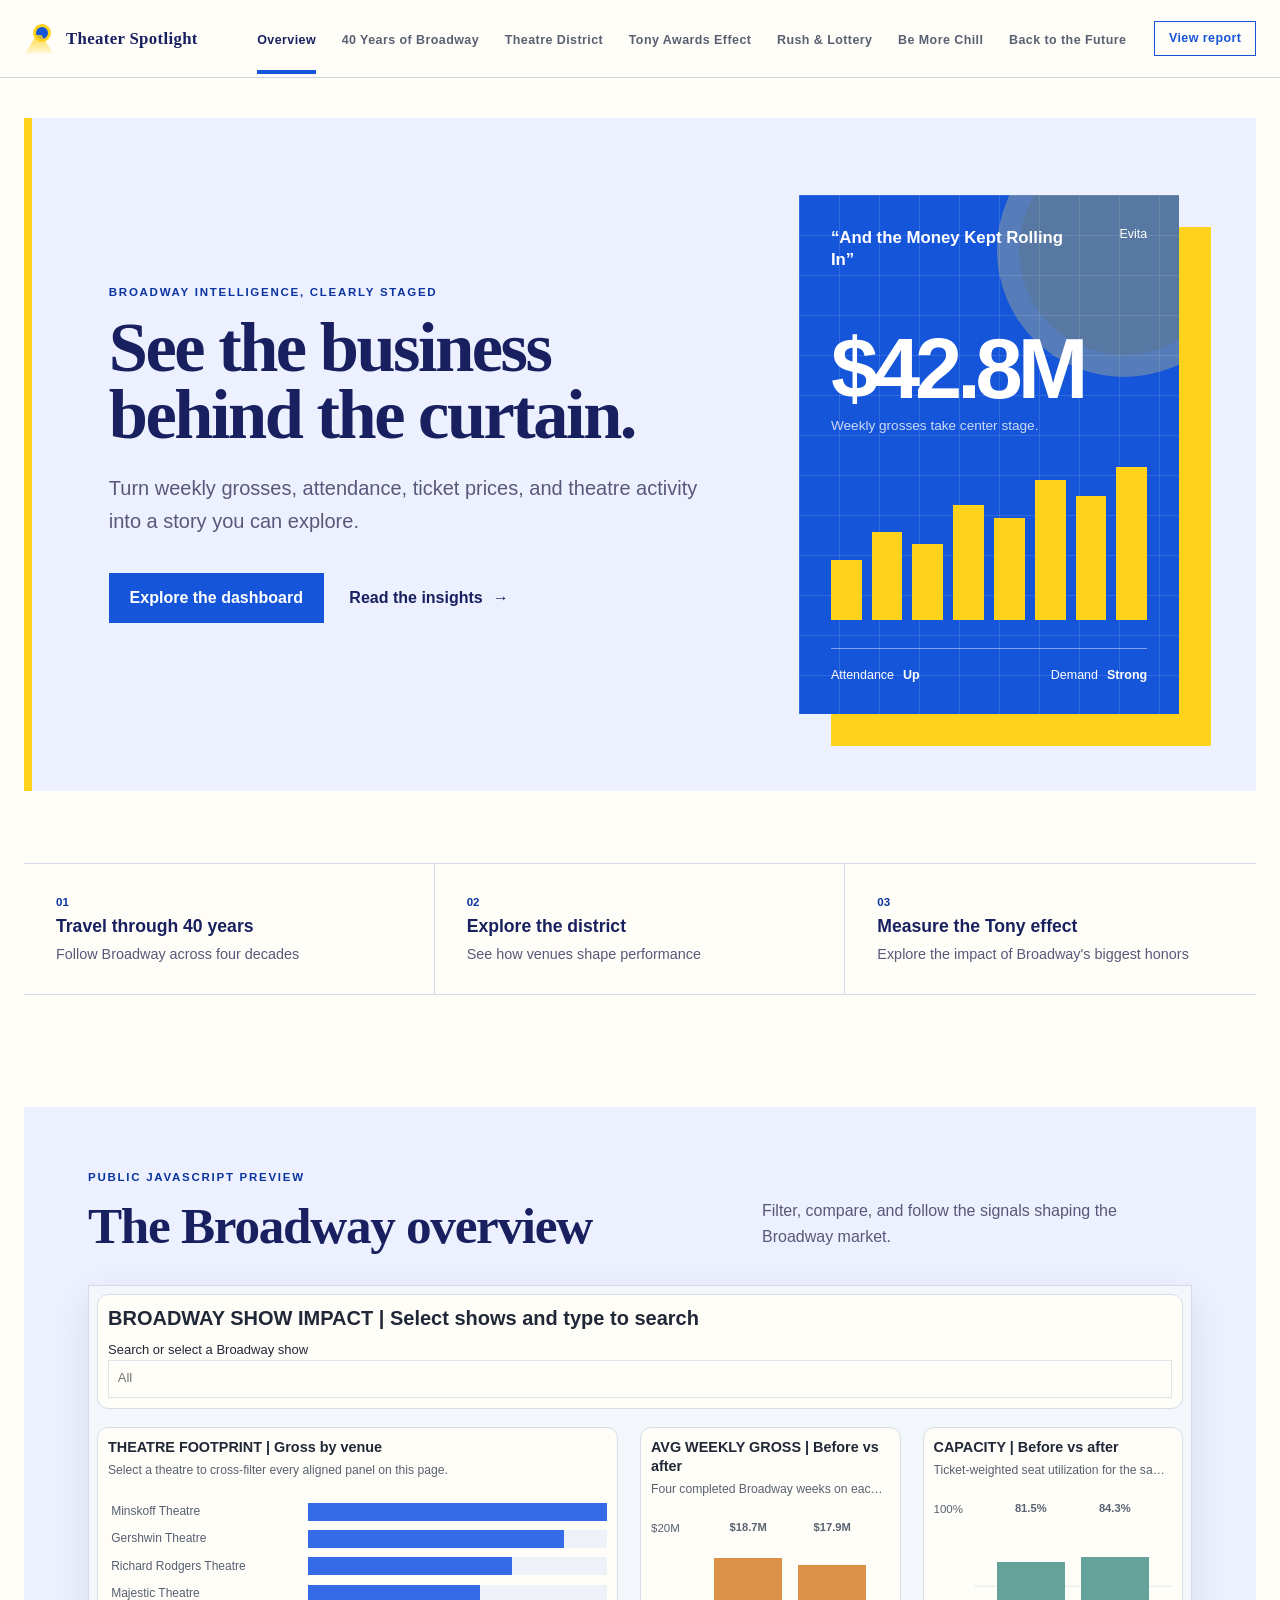
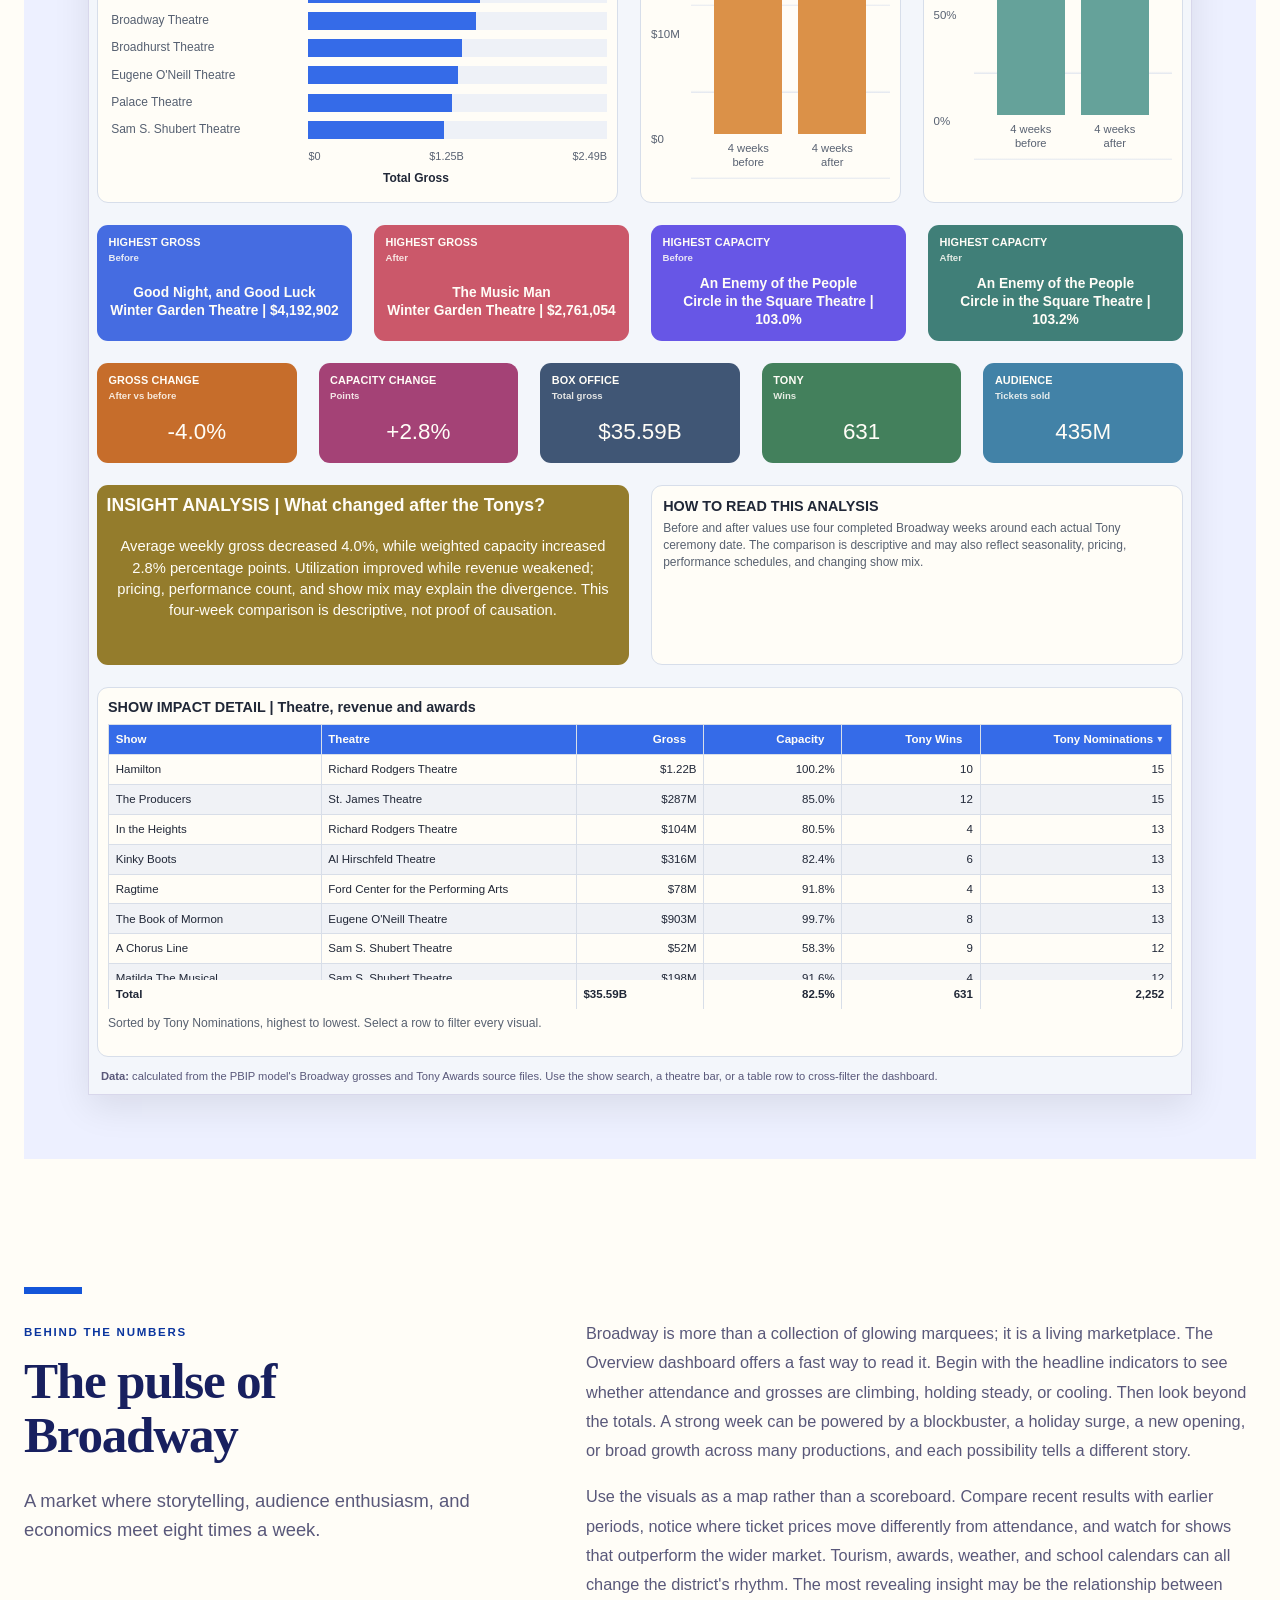
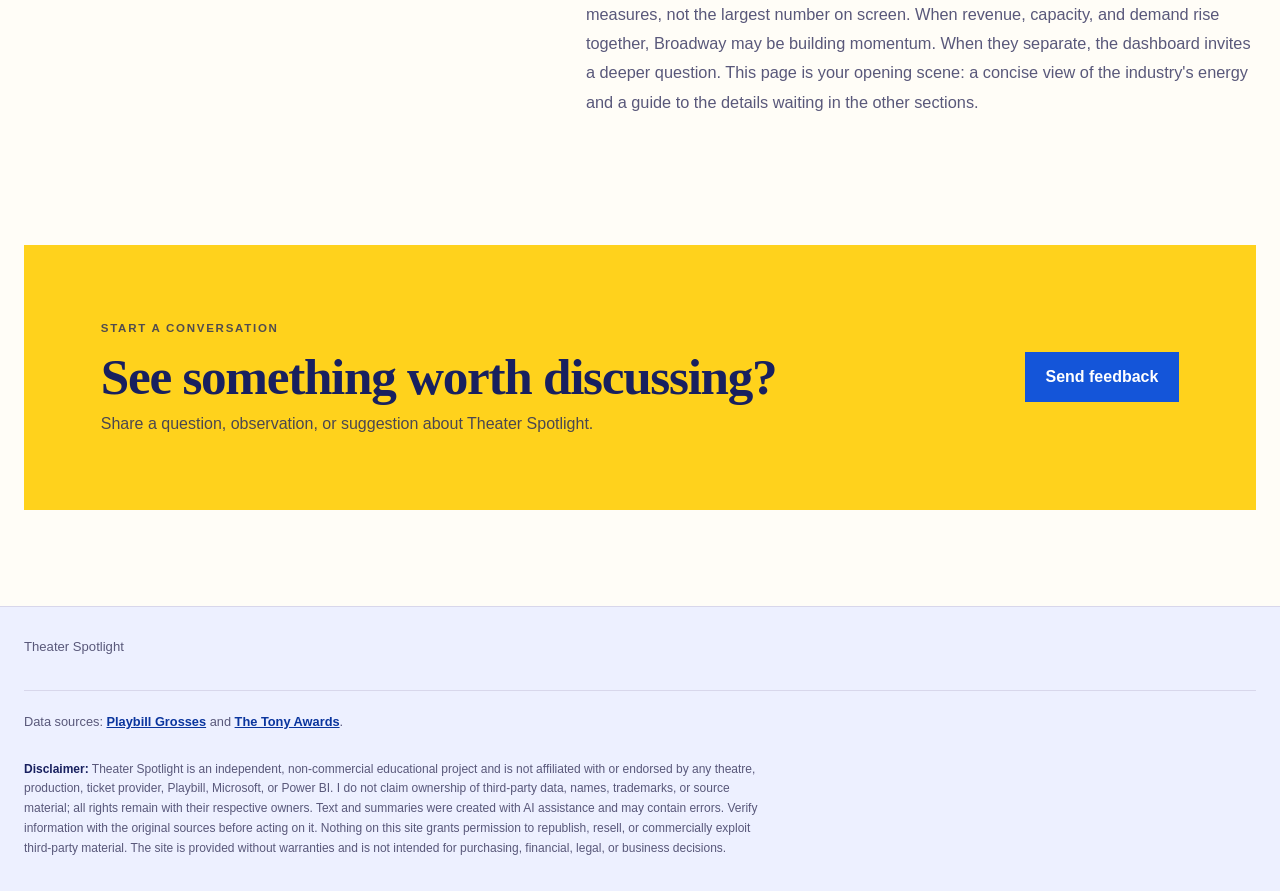
==== index.html @ ea3a6217 "add ga tracking, premises" ====
<!doctype html>
<html lang="en">
<head>
  <meta charset="utf-8">
  <meta name="viewport" content="width=device-width, initial-scale=1">
  <meta name="description" content="Theater Spotlight: interactive Broadway performance analytics.">
  <title>Overview | Theater Spotlight</title>
  <link rel="stylesheet" href="styles.css?v=29">
  <!-- Google tag (gtag.js) -->
  <script async src="https://www.googletagmanager.com/gtag/js?id=G-47RPC1XZKM"></script>
  <script>
    window.dataLayer = window.dataLayer || [];
    function gtag(){dataLayer.push(arguments);}
    gtag('js', new Date());
    gtag('config', 'G-47RPC1XZKM');
  </script>
  <script>
    (function(c,l,a,r,i,t,y){
      c[a]=c[a]||function(){(c[a].q=c[a].q||[]).push(arguments)};
      t=l.createElement(r);t.async=1;t.src="https://www.clarity.ms/tag/"+i;
      y=l.getElementsByTagName(r)[0];y.parentNode.insertBefore(t,y);
    })(window, document, "clarity", "script", "y83snmaz05");
  </script>
</head>
<body class="theme-overview">
  <header class="site-header">
    <a class="brand" href="index.html" aria-label="Theater Spotlight home">
      <span class="brand-mark" aria-hidden="true">
        <i></i><i></i><i></i><i></i>
      </span>
      <span>Theater Spotlight</span>
    </a>

    <nav class="navigation" aria-label="Main navigation">
      <a class="active" href="index.html" aria-current="page">Overview</a>
      <a href="history.html">40 Years of Broadway</a>
      <a href="theatres.html">Theatre District</a>
      <a href="tony-awards.html">Tony Awards Effect</a>
      <a href="rush.html">Rush & Lottery</a>
      <a href="game.html">Be More Chill</a>
      <a href="memories.html">Back to the Future</a>
      <a class="nav-cta" href="#dashboard">View report</a>
    </nav>
  </header>

  <main>
    <section class="hero">
      <div class="hero-copy">
        <p class="eyebrow">Broadway intelligence, clearly staged</p>
        <h1>See the business behind the curtain.</h1>
        <p class="intro">
          Turn weekly grosses, attendance, ticket prices, and theatre activity into a
          story you can explore.
        </p>
        <div class="hero-actions">
          <a class="primary-button" href="#dashboard">Explore the dashboard</a>
          <a class="text-link" href="#insights">Read the insights <span aria-hidden="true">→</span></a>
        </div>
      </div>
      <div class="data-art" aria-label="Growing weekly grosses graphic inspired by Evita">
        <div class="art-topline"><span>“And the Money Kept Rolling In”</span><span>Evita</span></div>
        <div class="art-number">$42.8M</div>
        <div class="art-caption">Weekly grosses take center stage.</div>
        <div class="art-chart" aria-hidden="true">
          <i style="--height: 38%"></i><i style="--height: 55%"></i>
          <i style="--height: 48%"></i><i style="--height: 72%"></i>
          <i style="--height: 64%"></i><i style="--height: 88%"></i>
          <i style="--height: 78%"></i><i style="--height: 96%"></i>
        </div>
        <div class="art-stats"><span>Attendance <b>Up</b></span><span>Demand <b>Strong</b></span></div>
      </div>
    </section>

    <section class="feature-strip" aria-label="What you can explore">
      <a href="history.html"><span>01</span><strong>Travel through 40 years</strong><small>Follow Broadway across four decades</small></a>
      <a href="theatres.html"><span>02</span><strong>Explore the district</strong><small>See how venues shape performance</small></a>
      <a href="tony-awards.html"><span>03</span><strong>Measure the Tony effect</strong><small>Explore the impact of Broadway's biggest honors</small></a>
    </section>

    <section class="report-section" id="dashboard" aria-labelledby="report-title">
      <div class="section-heading">
        <div>
          <p class="section-label">Public JavaScript preview</p>
          <h2 id="report-title">The Broadway overview</h2>
        </div>
        <p>Filter, compare, and follow the signals shaping the Broadway market.</p>
      </div>

      <div class="report-frame javascript-dashboard-frame">
        <div class="javascript-dashboard">
          <section class="impact-search" aria-labelledby="impact-search-title">
            <h3 id="impact-search-title">BROADWAY SHOW IMPACT <span>| Select shows and type to search</span></h3>
            <label>
              <span class="sr-only">Search or select a Broadway show</span>
              <input id="impact-filter" type="search" list="impact-shows" placeholder="All">
              <datalist id="impact-shows"></datalist>
            </label>
          </section>

          <div class="impact-top-grid">
            <article class="impact-panel footprint-panel">
              <h3>THEATRE FOOTPRINT <span>| Gross by venue</span></h3>
              <p>Select a theatre to cross-filter every aligned panel on this page.</p>
              <div class="venue-chart" id="venue-chart"></div>
            </article>

            <article class="impact-panel comparison-panel gross-comparison">
              <h3>AVG WEEKLY GROSS <span>| Before vs after</span></h3>
              <p>Four completed Broadway weeks on each side of the Tony Awards.</p>
              <div class="comparison-chart" id="gross-comparison"></div>
            </article>

            <article class="impact-panel comparison-panel capacity-comparison">
              <h3>CAPACITY <span>| Before vs after</span></h3>
              <p>Ticket-weighted seat utilization for the same four-week periods.</p>
              <div class="comparison-chart" id="capacity-comparison"></div>
            </article>
          </div>

          <div class="impact-highlights">
            <article class="impact-card blue"><h3>HIGHEST GROSS <span>Before</span></h3><strong id="highest-gross-before"></strong></article>
            <article class="impact-card red"><h3>HIGHEST GROSS <span>After</span></h3><strong id="highest-gross-after"></strong></article>
            <article class="impact-card purple"><h3>HIGHEST CAPACITY <span>Before</span></h3><strong id="highest-capacity-before"></strong></article>
            <article class="impact-card teal"><h3>HIGHEST CAPACITY <span>After</span></h3><strong id="highest-capacity-after"></strong></article>
          </div>

          <div class="impact-kpis">
            <article class="orange"><h3>GROSS CHANGE <span>After vs before</span></h3><strong id="gross-change"></strong></article>
            <article class="magenta"><h3>CAPACITY CHANGE <span>Points</span></h3><strong id="capacity-change"></strong></article>
            <article class="navy"><h3>BOX OFFICE <span>Total gross</span></h3><strong id="total-gross"></strong></article>
            <article class="green"><h3>TONY <span>Wins</span></h3><strong id="tony-wins"></strong></article>
            <article class="sky"><h3>AUDIENCE <span>Tickets sold</span></h3><strong id="total-seats"></strong></article>
          </div>

          <div class="impact-bottom-grid">
            <div class="analysis-column">
              <article class="insight-card">
                <h3>INSIGHT ANALYSIS <span>| What changed after the Tonys?</span></h3>
                <p id="impact-insight"></p>
              </article>
              <article class="reading-card">
                <h3>HOW TO READ THIS ANALYSIS</h3>
                <p>Before and after values use four completed Broadway weeks around each actual Tony ceremony date. The comparison is descriptive and may also reflect seasonality, pricing, performance schedules, and changing show mix.</p>
              </article>
            </div>

            <article class="impact-panel detail-panel">
              <h3>SHOW IMPACT DETAIL <span>| Theatre, revenue and awards</span></h3>
              <div class="impact-table-wrap">
                <table class="impact-detail-table">
                  <thead>
                    <tr>
                      <th scope="col" data-impact-sort-header="show" aria-sort="none"><button type="button" class="table-sort-button" data-impact-sort="show">Show <span aria-hidden="true"></span></button></th>
                      <th scope="col" data-impact-sort-header="theatre" aria-sort="none"><button type="button" class="table-sort-button" data-impact-sort="theatre">Theatre <span aria-hidden="true"></span></button></th>
                      <th scope="col" data-impact-sort-header="totalGross" aria-sort="none"><button type="button" class="table-sort-button" data-impact-sort="totalGross">Gross <span aria-hidden="true"></span></button></th>
                      <th scope="col" data-impact-sort-header="capacity" aria-sort="none"><button type="button" class="table-sort-button" data-impact-sort="capacity">Capacity <span aria-hidden="true"></span></button></th>
                      <th scope="col" data-impact-sort-header="wins" aria-sort="none"><button type="button" class="table-sort-button" data-impact-sort="wins">Tony Wins <span aria-hidden="true"></span></button></th>
                      <th scope="col" data-impact-sort-header="nominations" aria-sort="descending"><button type="button" class="table-sort-button" data-impact-sort="nominations">Tony Nominations <span aria-hidden="true">&#9660;</span></button></th>
                    </tr>
                  </thead>
                  <tbody id="impact-table-body"></tbody>
                  <tfoot><tr><th colspan="2">Total</th><th id="table-total-gross"></th><th id="table-total-capacity"></th><th id="table-total-wins"></th><th id="table-total-nominations"></th></tr></tfoot>
                </table>
              </div>
              <p class="table-filter-hint" id="table-filter-status" aria-live="polite">
                Select a row to filter every visual.
              </p>
            </article>
          </div>

          <p class="dashboard-note"><strong>Data:</strong> calculated from the PBIP model's Broadway grosses and Tony Awards source files. Use the show search, a theatre bar, or a table row to cross-filter the dashboard.</p>
        </div>
      </div>
    </section>

    <article class="story" id="insights" aria-labelledby="overview-story-title">
      <div class="story-heading">
        <p class="section-label">Behind the numbers</p>
        <h2 id="overview-story-title">The pulse of Broadway</h2>
        <p class="story-lead">A market where storytelling, audience enthusiasm, and economics meet eight times a week.</p>
      </div>
      <div class="story-copy">
        <p>
          Broadway is more than a collection of glowing marquees; it is a living marketplace.
          The Overview dashboard offers a fast way to read it. Begin with the headline indicators
          to see whether attendance and grosses are climbing, holding steady, or cooling. Then
          look beyond the totals. A strong week can be powered by a blockbuster, a holiday surge,
          a new opening, or broad growth across many productions, and each possibility tells a
          different story.
        </p>
        <p>
          Use the visuals as a map rather than a scoreboard. Compare recent results with earlier
          periods, notice where ticket prices move differently from attendance, and watch for
          shows that outperform the wider market. Tourism, awards, weather, and school calendars
          can all change the district's rhythm. The most revealing insight may be the relationship
          between measures, not the largest number on screen. When revenue, capacity, and demand
          rise together, Broadway may be building momentum. When they separate, the dashboard
          invites a deeper question. This page is your opening scene: a concise view of the
          industry's energy and a guide to the details waiting in the other sections.
        </p>
      </div>
    </article>

    <section class="contact" aria-labelledby="contact-title">
      <div>
        <p class="section-label">Start a conversation</p>
        <h2 id="contact-title">See something worth discussing?</h2>
        <p>Share a question, observation, or suggestion about Theater Spotlight.</p>
      </div>
      <a
        class="email-button"
        href="mailto:tsy235711@gmail.com?subject=Theater%20Spotlight%20feedback"
      >
        Send feedback
      </a>
    </section>
  </main>

  <footer>
    <span>Theater Spotlight</span>
    <p class="source-credit">
      Data sources:
      <a href="https://playbill.com/grosses" target="_blank" rel="noopener">Playbill Grosses</a>
      and
      <a href="https://www.tonyawards.com" target="_blank" rel="noopener">The Tony Awards</a>.
    </p>
    <p class="site-disclaimer">
      <strong>Disclaimer:</strong> Theater Spotlight is an independent, non-commercial
      educational project and is not affiliated with or endorsed by any theatre, production,
      ticket provider, Playbill, Microsoft, or Power BI. I do not claim ownership of
      third-party data, names, trademarks, or source material; all rights remain with their
      respective owners. Text and summaries were created with AI assistance and may contain
      errors. Verify information with the original sources before acting on it. Nothing on
      this site grants permission to republish, resell, or commercially exploit third-party
      material. The site is provided without warranties and is not intended for purchasing,
      financial, legal, or business decisions.
    </p>
  </footer>
  <script src="dashboard.js?v=3"></script>
</body>
</html>
---- styles.css ----
:root {
  color-scheme: light;
  --accent: #1455d9;
  --accent-dark: #0a359e;
  --accent-ink: #fff;
  --secondary: #ffd21c;
  --secondary-ink: #18205f;
  --ink: #18205f;
  --muted: #59587a;
  --soft: #edf0ff;
  --line: #d8d7eb;
  --white: #fffdf7;
  --max: 1240px;
  --font-display: "Bodoni MT", "Bodoni 72", Didot, Georgia, serif;
  --font-body: Aptos, "Segoe UI Variable", "Segoe UI", Arial, sans-serif;
}

.theme-overview,
.theme-theatres,
.theme-history,
.theme-tony,
.theme-access,
.theme-game,
.theme-memories {
  --accent: #1455d9;
  --accent-dark: #0a359e;
  --accent-ink: #fff;
  --secondary: #ffd21c;
  --secondary-ink: #18205f;
  --ink: #18205f;
  --muted: #59587a;
  --soft: #edf0ff;
  --line: #d8d7eb;
}

.game-hero {
  background:
    radial-gradient(circle at 82% 20%, rgba(255, 227, 110, .36), transparent 24%),
    linear-gradient(135deg, #fffdf7, #f2ecdf);
}

.game-art {
  background: linear-gradient(145deg, #18205f, #35164e);
}

.game-marquee {
  display: grid;
  width: 128px;
  height: 128px;
  margin: 1.4rem auto;
  place-items: center;
  border: 5px double #ffe36e;
  border-radius: 50%;
  color: #ffe36e;
  font-family: "Bodoni MT", "Bodoni 72", Didot, Georgia, serif;
  font-size: 5rem;
  line-height: 1;
  box-shadow: 0 0 28px rgba(255, 227, 110, .25);
}

.game-section {
  max-width: 980px;
  margin: 0 auto;
  padding: 4rem 5vw 5rem;
}

.game-scoreboard {
  display: grid;
  grid-template-columns: repeat(3, 1fr);
  gap: 1rem;
  margin-bottom: 1rem;
}

.game-scoreboard article {
  padding: 1rem 1.2rem;
  background: #18205f;
  border-radius: 10px;
  color: #fffdf7;
  text-align: center;
}

.game-scoreboard span,
.game-scoreboard strong {
  display: block;
}

.game-scoreboard span {
  margin-bottom: .25rem;
  color: #ccd4ff;
  font-size: .72rem;
  letter-spacing: .09em;
  text-transform: uppercase;
}

.game-scoreboard strong {
  color: #ffe36e;
  font-size: 1.5rem;
}

.game-board {
  padding: clamp(1.2rem, 4vw, 2.4rem);
  background: #fffdf7;
  border: 1px solid #d7deea;
  border-radius: 14px;
  box-shadow: 0 18px 44px rgba(24, 32, 95, .1);
}

.game-board-heading {
  display: flex;
  align-items: center;
  justify-content: space-between;
  gap: 1rem;
}

.game-board-heading h2 {
  margin: .15rem 0 0;
}

.secondary-button {
  padding: .72rem 1rem;
  background: transparent;
  border: 1px solid #18205f;
  border-radius: 999px;
  color: #18205f;
  cursor: pointer;
  font: inherit;
  font-weight: 700;
}

.secondary-button:disabled {
  cursor: default;
  opacity: .5;
}

.game-clues {
  display: grid;
  gap: .65rem;
  margin: 1.5rem 0;
  padding: 0;
  list-style: none;
}

.game-clues li {
  display: grid;
  grid-template-columns: 72px 1fr;
  gap: .8rem;
  padding: .85rem 1rem;
  background: #f2f4fa;
  border-left: 4px solid #db9148;
}

.game-clues span {
  color: #667085;
  font-size: .72rem;
  font-weight: 800;
  letter-spacing: .06em;
  text-transform: uppercase;
}

.game-choices {
  display: grid;
  grid-template-columns: repeat(2, minmax(0, 1fr));
  gap: .75rem;
}

.game-choices button {
  min-height: 58px;
  padding: .8rem 1rem;
  background: #fff;
  border: 1px solid #bec8da;
  border-radius: 8px;
  color: #202737;
  cursor: pointer;
  font: inherit;
  font-weight: 700;
  text-align: left;
}

.game-choices button:not(:disabled):hover,
.game-choices button:not(:disabled):focus-visible {
  border-color: #356be8;
  outline: 2px solid #d4e1ff;
}

.game-choices button.correct {
  background: #d9f4e5;
  border-color: #278553;
}

.game-choices button.incorrect {
  background: #ffe1df;
  border-color: #c94c45;
}

.game-feedback {
  min-height: 1.5rem;
  margin: 1rem 0;
  font-weight: 800;
}

.game-result {
  margin: 1.1rem 0;
  padding: 1.3rem 1.4rem;
  background: linear-gradient(135deg, #18205f, #35164e);
  border-left: 6px solid #ffe36e;
  border-radius: 10px;
  color: #fffdf7;
}

.game-result .eyebrow {
  color: #ffe36e;
}

.game-result h3 {
  margin: .35rem 0;
  color: #fffdf7;
  font-family: var(--font-display);
  font-size: 1.7rem;
}

.game-result p:last-child {
  color: #e6e9ff;
  line-height: 1.55;
}

.game-next {
  border: 0;
  cursor: pointer;
}

.theme-memories {
  --accent: #244fc2;
  --accent-dark: #173486;
  --secondary: #eabf4a;
  --soft: #f3ecdc;
}

* { box-sizing: border-box; }
html { scroll-behavior: smooth; }
body {
  min-width: 320px;
  margin: 0;
  background: var(--white);
  color: var(--ink);
  font-family: var(--font-body);
}
a { color: inherit; }
a:focus-visible {
  outline: 3px solid var(--secondary);
  outline-offset: 4px;
}

.site-header {
  position: sticky;
  top: 0;
  z-index: 20;
  display: flex;
  align-items: center;
  justify-content: space-between;
  gap: 2rem;
  min-height: 78px;
  padding: 0 max(24px, calc((100vw - var(--max)) / 2));
  background: rgba(255, 253, 247, .97);
  border-bottom: 1px solid #cfd3df;
  backdrop-filter: blur(16px);
}

.brand {
  display: inline-flex;
  align-items: center;
  gap: 0.75rem;
  font-family: var(--font-display);
  font-size: 1.05rem;
  font-weight: 700;
  letter-spacing: .02em;
  text-decoration: none;
  white-space: nowrap;
}
.brand-mark {
  position: relative;
  display: block;
  flex: 0 0 30px;
  width: 30px;
  height: 30px;
}
.brand-mark i { display: none; }
.brand-mark::before {
  position: absolute;
  top: 0;
  left: 9px;
  width: 12px;
  height: 12px;
  background: var(--accent);
  border: 3px solid var(--secondary);
  border-radius: 50%;
  content: "";
}
.brand-mark::after {
  position: absolute;
  top: 11px;
  left: 1px;
  width: 28px;
  height: 19px;
  background: linear-gradient(to bottom, rgba(255, 210, 28, .85), rgba(255, 210, 28, .12));
  clip-path: polygon(42% 0, 58% 0, 100% 100%, 0 100%);
  content: "";
}

.navigation {
  display: flex;
  align-items: center;
  gap: clamp(.9rem, 2vw, 1.65rem);
}
.navigation a {
  position: relative;
  padding: 1.85rem 0 1.65rem;
  color: #596071;
  font-size: .78rem;
  font-weight: 700;
  letter-spacing: .035em;
  text-decoration: none;
  white-space: nowrap;
}
.navigation a::after {
  position: absolute;
  right: 0;
  bottom: -1px;
  left: 0;
  height: 2px;
  background: var(--accent);
  content: "";
  transform: scaleX(0);
  transform-origin: right;
  transition: transform 180ms ease;
}
.navigation a:hover,
.navigation a:focus-visible,
.navigation a.active {
  color: var(--ink);
}
.navigation a:hover::after,
.navigation a:focus-visible::after,
.navigation a.active::after {
  transform: scaleX(1);
  transform-origin: left;
}
.navigation a.active::after {
  height: 4px;
}
.navigation .nav-cta {
  margin-left: .15rem;
  padding: .62rem .85rem;
  border: 1px solid var(--accent);
  color: var(--accent);
}
.navigation .nav-cta::after { display: none; }
.navigation .nav-cta:hover,
.navigation .nav-cta:focus-visible {
  background: var(--accent);
  color: var(--accent-ink);
}

main {
  overflow: hidden;
  background: var(--white);
}
.hero, .feature-strip, .report-section, .story, .contact {
  width: min(calc(100% - 48px), var(--max));
  margin-inline: auto;
}

.hero {
  display: grid;
  grid-template-columns: minmax(0, 1fr) minmax(320px, .62fr);
  align-items: center;
  gap: clamp(2.5rem, 6vw, 5rem);
  min-height: 0;
  margin-block: 2.5rem 4.5rem;
  padding: clamp(3rem, 6vw, 5rem);
  background: var(--soft);
  border-left: 8px solid var(--secondary);
}
.hero-copy { max-width: 720px; }
.eyebrow, .section-label {
  margin: 0 0 1rem;
  color: var(--accent-dark);
  font-size: 0.72rem;
  font-weight: 800;
  letter-spacing: 0.15em;
  text-transform: uppercase;
}
h1, h2, p { margin-top: 0; }
h1 {
  margin-bottom: 1.5rem;
  font-family: var(--font-display);
  font-size: clamp(3rem, 5.5vw, 5.2rem);
  font-weight: 700;
  letter-spacing: -0.035em;
  line-height: 0.95;
}
h2 {
  margin-bottom: 0.7rem;
  font-family: var(--font-display);
  font-size: clamp(2rem, 4vw, 3.5rem);
  letter-spacing: -0.025em;
  line-height: 1.05;
}
.intro {
  max-width: 620px;
  margin-bottom: 0;
  color: var(--muted);
  font-size: clamp(1.05rem, 2vw, 1.25rem);
  line-height: 1.65;
}
.hero-actions { display: flex; align-items: center; gap: 1.6rem; margin-top: 2.2rem; }
.primary-button, .email-button {
  display: inline-block;
  padding: 1rem 1.3rem;
  background: var(--accent);
  color: var(--accent-ink);
  font-weight: 750;
  text-decoration: none;
}
.primary-button:hover, .email-button:hover { background: var(--accent-dark); }
.text-link { font-weight: 700; text-decoration: none; }
.text-link span { display: inline-block; margin-left: 0.35rem; transition: transform 160ms ease; }
.text-link:hover span { transform: translateX(5px); }

.data-art {
  position: relative;
  min-height: 430px;
  padding: 2rem;
  overflow: hidden;
  background: var(--accent);
  color: var(--accent-ink);
  box-shadow: 32px 32px 0 var(--secondary);
}
.data-art::before {
  position: absolute;
  inset: 0;
  background-image: linear-gradient(rgba(255,255,255,.12) 1px, transparent 1px), linear-gradient(90deg, rgba(255,255,255,.12) 1px, transparent 1px);
  background-size: 40px 40px;
  content: "";
}
.data-art > * {
  position: relative;
  z-index: 2;
  min-width: 0;
}
.data-art::after {
  position: absolute;
  top: -72px;
  right: -72px;
  width: 210px;
  height: 210px;
  background: var(--secondary);
  border: 22px solid rgba(255,255,255,.35);
  border-radius: 50%;
  content: "";
  z-index: 0;
  opacity: .28;
  pointer-events: none;
}
.art-topline,
.art-stats {
  display: flex;
  align-items: flex-start;
  justify-content: space-between;
  gap: 1rem;
  font-size: 0.78rem;
  color: currentColor;
}
.art-topline span:first-child {
  max-width: 76%;
  font-size: clamp(.82rem, 1.4vw, 1.05rem);
  font-weight: 750;
  line-height: 1.35;
  font-weight: 750;
  line-height: 1.35;
}
.art-topline span:last-child {
  flex: 0 0 auto;
  max-width: 30%;
  text-align: right;
}
.art-number { margin-top: 3rem; font-size: clamp(3rem, 7vw, 5.3rem); font-weight: 750; letter-spacing: -0.06em; }
.art-caption { color: currentColor; font-size: 0.85rem; opacity: .78; }
.art-quip {
  max-width: 290px;
  margin-top: 1rem;
  font-family: var(--font-display);
  font-size: .82rem;
  font-style: italic;
  line-height: 1.45;
  opacity: .8;
  overflow-wrap: anywhere;
}
.art-chart { display: flex; align-items: end; gap: 10px; height: 160px; margin: 1.7rem 0; }
.art-chart i { flex: 1; height: var(--height); background: var(--secondary); }
.art-stats { padding-top: 1.2rem; border-top: 1px solid rgba(255,255,255,.45); }
.art-stats b { margin-left: 0.35rem; color: currentColor; }
.rank-list { display: grid; gap: 1.5rem; margin: 4rem 0 3.6rem; }
.rank-list span { display: grid; grid-template-columns: 28px 1fr; align-items: center; gap: 1rem; font-size: .75rem; }
.rank-list i { display: block; width: var(--width); height: 18px; background: var(--secondary); }
.decade-list {
  display: grid;
  gap: 1.1rem;
  margin: 3.2rem 0 2.7rem;
}
.decade-list span {
  display: grid;
  grid-template-columns: 52px 1fr;
  align-items: center;
  gap: 1rem;
  font-size: .75rem;
}
.decade-list i {
  display: block;
  width: var(--width);
  height: 16px;
  background: var(--secondary);
}
.nomination-art {
  position: relative;
  display: grid;
  align-content: center;
  min-height: 310px;
}
.nomination-art span {
  font-size: .72rem;
  font-weight: 800;
  letter-spacing: .16em;
  text-transform: uppercase;
}
.nomination-art strong {
  margin-top: .8rem;
  font-size: clamp(3.5rem, 7vw, 5.5rem);
  letter-spacing: -.07em;
  line-height: .8;
}
.nomination-art i {
  position: absolute;
  right: 0;
  bottom: 1rem;
  color: var(--secondary);
  font-size: 5rem;
  font-style: normal;
}
.capacity-list {
  display: grid;
  gap: 1.4rem;
  margin: 4.5rem 0 4.2rem;
}
.capacity-list > div {
  display: grid;
  grid-template-columns: 84px 1fr 42px;
  align-items: center;
  gap: 1rem;
  font-size: .8rem;
}
.capacity-list i {
  display: block;
  height: 16px;
  overflow: hidden;
  background: rgba(255, 255, 255, .24);
}
.capacity-list b {
  display: block;
  width: var(--width);
  height: 100%;
  background: var(--secondary);
}
.capacity-list strong {
  text-align: right;
}
.price-tag { margin-top: 2.6rem; }
.price-tag small { display: block; color: currentColor; opacity: .78; }
.price-tag strong { display: inline-block; margin-top: .35rem; font-size: 5rem; letter-spacing: -.06em; }
.price-tag span { margin-left: 1rem; color: currentColor; font-weight: 700; }
.sparkline { position: relative; height: 90px; margin: 1rem 0 2.4rem; border-bottom: 1px solid #555; }
.sparkline i { position: absolute; inset: 25px 0 15px; border-top: 5px solid var(--secondary); transform: skewY(-8deg); }

.feature-strip {
  display: grid;
  grid-template-columns: repeat(3, 1fr);
  margin-bottom: 7rem;
  border-block: 1px solid var(--line);
}
.feature-strip a { display: grid; gap: .55rem; padding: 2rem; text-decoration: none; border-right: 1px solid var(--line); }
.feature-strip a:last-child { border-right: 0; }
.feature-strip a:hover { background: var(--soft); }
.feature-strip span { color: var(--accent-dark); font-size: .72rem; font-weight: 800; }
.feature-strip strong { font-size: 1.1rem; }
.feature-strip small { color: var(--muted); font-size: .9rem; }

.report-section {
  padding: clamp(2rem, 5vw, 4rem);
  background: var(--soft);
}
.section-heading {
  display: flex;
  align-items: end;
  justify-content: space-between;
  gap: 3rem;
  margin-bottom: 2rem;
}
.section-heading h2 { margin: 0; }
.section-heading > p { max-width: 430px; margin-bottom: .2rem; color: var(--muted); line-height: 1.6; }
.report-frame {
  height: min(78vh, 800px);
  min-height: 560px;
  overflow: hidden;
  background: var(--white);
  border: 1px solid var(--line);
  box-shadow: 0 12px 35px rgba(0,0,0,.09);
}
iframe { display: block; width: 100%; height: 100%; border: 0; }

.javascript-dashboard-frame {
  height: auto;
  min-height: 0;
  overflow: visible;
}

.javascript-dashboard {
  padding: 8px;
  background: #f3f6fb;
  color: #202737;
  font-family: var(--font-body);
  font-size: .8125rem;
  line-height: 1.45;
}

.javascript-dashboard h3 {
  margin: 0;
  font-family: var(--font-body);
  font-size: .9rem;
  font-weight: 750;
  line-height: 1.3;
}

.javascript-dashboard h3 span {
  font-weight: 600;
}

.javascript-dashboard :is(button, input, select, table) {
  font-family: inherit;
}

.impact-search,
.impact-panel,
.reading-card {
  background: var(--white);
  border: 1px solid #d7deea;
  border-radius: 11px;
}

.impact-search {
  margin-bottom: 18px;
  padding: 10px;
}

.impact-search h3 {
  margin-bottom: 10px;
  font-size: 1.25rem;
}

.impact-search input {
  width: 100%;
  padding: .55rem;
  background: var(--white);
  border: 1px solid #dfe3ea;
  color: #4f5969;
  font: inherit;
}

.impact-search input:focus {
  border-color: #356be8;
  outline: 2px solid rgba(53, 107, 232, .2);
}

.impact-top-grid {
  display: grid;
  grid-template-columns: 2fr 1fr 1fr;
  gap: 22px;
  margin-bottom: 22px;
}

.impact-panel {
  min-width: 0;
  padding: 10px;
  overflow: hidden;
}

.impact-panel > p {
  margin: .35rem 0 .9rem;
  overflow: hidden;
  color: #586170;
  font-size: .76rem;
  line-height: 1.35;
  text-overflow: ellipsis;
  white-space: nowrap;
}

.venue-chart {
  display: grid;
  gap: .38rem;
  padding: .5rem 0 .25rem;
}

.venue-chart button {
  display: grid;
  grid-template-columns: 190px 1fr;
  align-items: center;
  gap: .65rem;
  padding: .1rem 0;
  background: transparent;
  border: 0;
  color: #566071;
  cursor: pointer;
  font: inherit;
  font-size: .75rem;
  text-align: left;
}

.venue-chart button span {
  overflow: hidden;
  padding-left: .2rem;
  text-overflow: ellipsis;
  white-space: nowrap;
}

.venue-chart button i {
  display: block;
  height: 18px;
  background: #eef1f7;
}

.venue-chart button b {
  display: block;
  height: 100%;
  background: #356be8;
}

.venue-chart button:hover b,
.venue-chart button.selected b {
  background: #1549c8;
}

.venue-chart button:focus-visible {
  outline: 2px solid #356be8;
  outline-offset: 2px;
}

.venue-axis {
  display: grid;
  grid-template-columns: 190px 1fr;
  gap: .65rem;
  margin-top: .15rem;
  color: #596272;
}

.venue-axis-scale {
  display: grid;
  gap: .35rem;
}

.venue-axis-ticks {
  display: flex;
  justify-content: space-between;
  font-size: .68rem;
}

.venue-axis-scale strong {
  padding-left: 25%;
  color: #202737;
  font-size: .75rem;
  text-align: left;
}

.comparison-chart {
  display: grid;
  grid-template-columns: 40px 1fr;
  height: 270px;
  padding-top: .5rem;
}

.comparison-scale {
  display: flex;
  padding-bottom: 34px;
  flex-direction: column;
  justify-content: space-between;
  color: #596272;
  font-size: .72rem;
}

.comparison-bars {
  display: flex;
  align-items: end;
  justify-content: center;
  gap: 1rem;
  background: repeating-linear-gradient(to bottom, transparent 0, transparent 32%, #e1e6ef 33%);
}

.comparison-column {
  display: grid;
  align-items: end;
  width: min(38%, 68px);
  height: 100%;
  grid-template-rows: 26px minmax(120px, 1fr) 48px;
  color: #596272;
  font-size: .7rem;
  text-align: center;
}

.comparison-column strong {
  align-self: start;
  display: block;
  min-height: 1.3em;
  font-size: .7rem;
  font-weight: 600;
  line-height: 1.25;
  white-space: nowrap;
}

.comparison-column i {
  align-self: end;
  display: block;
  min-height: 2px;
}

.comparison-column span {
  align-self: start;
  display: block;
  height: 40px;
  min-height: 2.6em;
  padding-top: .45rem;
  line-height: 1.25;
  white-space: pre-line;
}

.impact-highlights,
.impact-kpis {
  display: grid;
  gap: 22px;
  margin-bottom: 22px;
}

.impact-highlights {
  grid-template-columns: repeat(4, minmax(0, 1fr));
}

.impact-kpis {
  grid-template-columns: repeat(5, minmax(0, 1fr));
}

.impact-card,
.impact-kpis article {
  display: grid;
  grid-template-rows: 2.45rem minmax(0, 1fr);
  min-width: 0;
  padding: .72rem;
  overflow: hidden;
  border-radius: 11px;
  color: var(--white);
}

.impact-card {
  min-height: 102px;
}

.impact-card h3,
.impact-kpis h3 {
  font-size: .68rem;
  letter-spacing: .01em;
  line-height: 1.15;
}

.impact-card h3 span,
.impact-kpis h3 span {
  display: block;
  margin-top: .2rem;
  font-size: .6rem;
  font-weight: 600;
  letter-spacing: 0;
  opacity: .86;
}

.impact-card strong {
  display: grid;
  margin: 0;
  overflow: hidden;
  align-content: center;
  font-size: .86rem;
  font-variant-numeric: tabular-nums;
  font-weight: 650;
  line-height: 1.3;
  text-align: center;
  text-overflow: ellipsis;
  white-space: pre-line;
}

.impact-kpis article {
  min-height: 100px;
}

.impact-kpis strong {
  align-self: center;
  margin: 0;
  font-size: 1.4rem;
  font-variant-numeric: tabular-nums;
  font-weight: 500;
  text-align: center;
}

.blue { background: #456ce1; }
.red { background: #cb586a; }
.purple { background: #6756e6; }
.teal { background: #407f78; }
.orange { background: #c66d2b; }
.magenta { background: #a44276; }
.navy { background: #405675; }
.green { background: #43805c; }
.sky { background: #4282a7; }

.impact-bottom-grid {
  display: grid;
  grid-template-columns: 1fr;
  gap: 22px;
}

.analysis-column {
  display: grid;
  grid-template-columns: repeat(2, minmax(0, 1fr));
  align-content: start;
  gap: 22px;
}

.insight-card {
  min-height: 180px;
  padding: .6rem;
  background: #947c2c;
  border-radius: 11px;
  color: var(--white);
}

.insight-card h3 {
  font-size: 1.1rem;
}

.insight-card p {
  margin: 1.2rem .4rem 0;
  font-size: .92rem;
  line-height: 1.45;
  text-align: center;
}

.reading-card {
  padding: .7rem;
}

.reading-card p {
  margin: .25rem 0 0;
  color: #586170;
  font-size: .75rem;
  line-height: 1.45;
}

.detail-panel h3 {
  margin-bottom: .5rem;
  font-size: .9rem;
}

.impact-table-wrap {
  max-height: 285px;
  overflow-x: hidden;
  overflow-y: auto;
}

.detail-panel table {
  width: 100%;
  border-collapse: collapse;
  font-size: .72rem;
  table-layout: fixed;
}

.impact-detail-table {
  min-width: 0;
  font-size: .62rem;
}

.impact-detail-table th,
.impact-detail-table td {
  padding: .28rem .25rem;
}

.detail-panel th,
.detail-panel td {
  padding: .38rem .42rem;
  border: 1px solid #d8dee8;
  overflow-wrap: anywhere;
  text-align: right;
  vertical-align: top;
  white-space: normal;
}

.detail-panel th:first-child,
.detail-panel th:nth-child(2),
.detail-panel td:first-child,
.detail-panel td:nth-child(2) {
  text-align: left;
}

.detail-panel thead {
  position: sticky;
  top: 0;
  background: #356be8;
  color: var(--white);
}

.table-sort-button {
  display: flex;
  align-items: center;
  justify-content: flex-end;
  gap: .3rem;
  width: 100%;
  min-width: 0;
  padding: 0;
  background: transparent;
  border: 0;
  color: inherit;
  cursor: pointer;
  font: inherit;
  font-weight: 700;
  text-align: inherit;
}

.impact-detail-table .table-sort-button {
  gap: .15rem;
  white-space: nowrap;
}

.impact-detail-table .table-sort-button span {
  min-width: .5rem;
  font-size: .55rem;
}

.theatre-summary-table {
  min-width: 500px;
  font-size: .62rem;
}

.theatre-summary-table th,
.theatre-summary-table td {
  padding: .28rem .25rem;
}

.theatre-summary-table .table-sort-button {
  gap: .15rem;
  white-space: nowrap;
}

.theatre-summary-table .table-sort-button span {
  min-width: .5rem;
  font-size: .55rem;
}

.history-sort-table th:first-child .table-sort-button,
.impact-detail-table th:nth-child(-n + 2) .table-sort-button,
.theatre-summary-table th:first-child .table-sort-button,
.theatre-production-table th:first-child .table-sort-button {
  justify-content: flex-start;
}

.impact-detail-table th:nth-child(1) { width: 20%; }
.impact-detail-table th:nth-child(2) { width: 24%; }
.impact-detail-table th:nth-child(3) { width: 12%; }
.impact-detail-table th:nth-child(4) { width: 13%; }
.impact-detail-table th:nth-child(5) { width: 13%; }
.impact-detail-table th:nth-child(6) { width: 18%; }

.history-sort-table th:nth-child(1) { width: 40%; }
.history-sort-table th:nth-child(2),
.history-sort-table th:nth-child(3),
.history-sort-table th:nth-child(4) { width: 20%; }

.theatre-summary-table th:nth-child(1) { width: 38%; }
.theatre-summary-table th:nth-child(2) { width: 22%; }
.theatre-summary-table th:nth-child(3) { width: 17%; }
.theatre-summary-table th:nth-child(4) { width: 23%; }

.theatre-production-table th:nth-child(1) { width: 50%; }
.theatre-production-table th:nth-child(2),
.theatre-production-table th:nth-child(3) { width: 25%; }

.table-sort-button span {
  min-width: .8rem;
  color: #dce6ff;
  font-size: .62rem;
}

.table-sort-button:hover,
.table-sort-button:focus-visible {
  color: #fff3a6;
  outline: 2px solid #fff3a6;
  outline-offset: 2px;
}

.history-sort-table th:nth-child(n + 2),
.history-sort-table td:nth-child(n + 2) {
  text-align: right;
}

.detail-panel tbody tr:nth-child(even) {
  background: #f0f2f6;
}

.detail-panel tbody tr {
  cursor: pointer;
}

.detail-panel tbody tr:hover,
.detail-panel tbody tr:focus-visible {
  background: #e3ebff;
  outline: 2px solid #356be8;
  outline-offset: -2px;
}

.detail-panel tbody tr.selected {
  background: #d4e1ff;
  box-shadow: inset 4px 0 #1549c8;
}

.detail-panel tfoot {
  position: sticky;
  bottom: 0;
  background: var(--white);
}

.empty-table {
  padding: 2rem !important;
  text-align: center !important;
}

.table-filter-hint {
  margin: .5rem 0 0;
  color: #586170;
  font-size: .68rem;
  line-height: 1.35;
}

.dashboard-note {
  margin: .75rem .25rem .1rem;
  color: var(--muted);
  font-size: .7rem;
  line-height: 1.4;
}

.page-dashboard {
  min-width: 0;
}

.pbi-card-grid {
  display: grid;
  grid-template-columns: repeat(4, minmax(0, 1fr));
  gap: 22px;
  margin-bottom: 16px;
}

.history-card-grid {
  grid-template-columns: repeat(auto-fit, minmax(140px, 1fr));
}

.pbi-card {
  display: flex;
  min-width: 0;
  min-height: 96px;
  padding: .65rem;
  flex-direction: column;
  overflow: hidden;
  border-radius: 11px;
  color: var(--white);
}

.pbi-card h3 {
  font-size: .76rem;
  letter-spacing: .01em;
}

.pbi-card strong {
  margin: auto 0;
  overflow-wrap: anywhere;
  font-size: clamp(1.6rem, 3vw, 2.1rem);
  font-variant-numeric: tabular-nums;
  font-weight: 500;
  line-height: 1;
  text-align: center;
}

.pbi-blue { background: #356de8; }
.pbi-red { background: #d94f64; }
.pbi-purple { background: #6b5bef; }
.pbi-teal { background: #287d73; }
.pbi-orange { background: #c96a19; }
.pbi-magenta { background: #a63d6f; }
.pbi-navy { background: #355070; }

.pbi-filter-row {
  display: grid;
  gap: 22px;
  margin-bottom: 16px;
}

.history-filter-row {
  grid-template-columns: 240px 1fr;
}

.tony-filter-row {
  grid-template-columns: 220px 1fr 222px;
}

.pbi-filter {
  display: grid;
  grid-template-rows: auto auto;
  align-content: center;
  gap: .35rem;
  min-width: 0;
  padding: .55rem;
  background: var(--white);
  border: 1px solid #dce3ee;
  border-radius: 10px;
  color: #202737;
  font-size: .78rem;
  font-weight: 700;
}

.pbi-filter input,
.pbi-filter select {
  min-height: 34px;
  min-width: 0;
  width: 100%;
  padding: .42rem .5rem;
  background: var(--white);
  border: 1px solid #dfe3ea;
  border-radius: 6px;
  color: #4f5969;
  font: inherit;
  font-weight: 400;
}

.pbi-filter input:focus,
.pbi-filter select:focus {
  border-color: #356be8;
  outline: 2px solid rgba(53, 107, 232, .2);
}

.history-chart-grid,
.theatre-main-grid,
.tony-chart-grid {
  display: grid;
  gap: 16px;
  margin-bottom: 16px;
}

.history-chart-grid {
  grid-template-columns: 1.4fr 1fr;
}

.theatre-main-grid {
  grid-template-columns: 1.7fr 1fr;
}

.tony-chart-grid {
  grid-template-columns: 1fr 1fr;
}

.tony-category-filter-panel {
  display: grid;
  grid-template-columns: minmax(180px, .45fr) minmax(240px, 1fr);
  gap: .35rem 1.5rem;
  margin-bottom: 18px;
  padding: 18px;
  border: 1px solid #d7deea;
  border-radius: 12px;
  background: linear-gradient(135deg, #f7f4eb, #eef3ff);
}

.tony-category-filter-panel .eyebrow {
  margin-bottom: .3rem;
}

.tony-category-filter-panel h3 {
  margin: 0;
  font-size: 1.05rem;
}

.tony-category-filter-panel > p {
  margin: 0;
  align-self: end;
  color: #5c6676;
  font-size: .76rem;
  line-height: 1.45;
}

.tony-category-tags {
  display: flex;
  grid-column: 1 / -1;
  flex-wrap: wrap;
  gap: .5rem;
  margin-top: .75rem;
}

.tony-category-tags button {
  display: inline-flex;
  align-items: center;
  gap: .5rem;
  min-height: 36px;
  padding: .48rem .7rem;
  border: 1px solid #cdd6e5;
  border-radius: 999px;
  color: #344054;
  background: rgba(255,255,255,.82);
  cursor: pointer;
  font: inherit;
  font-size: .72rem;
  text-align: left;
  transition: border-color .18s ease, background .18s ease, color .18s ease, transform .18s ease;
}

.tony-category-tags button:hover {
  border-color: #356be8;
  transform: translateY(-1px);
}

.tony-category-tags button strong {
  padding: .15rem .38rem;
  border-radius: 999px;
  color: #536074;
  background: #edf1f7;
  font-size: .62rem;
  white-space: nowrap;
}

.tony-category-tags button.selected {
  border-color: #356be8;
  color: #fff;
  background: #356be8;
  box-shadow: 0 5px 12px rgba(53,107,232,.2);
}

.tony-category-tags button.selected strong {
  color: #23499e;
  background: #fff;
}

.chart-panel {
  min-height: 264px;
}

.chart-panel-heading {
  display: flex;
  min-height: 24px;
  align-items: center;
  justify-content: space-between;
  gap: .75rem;
}

.chart-panel-heading h3 {
  margin: 0;
}

.chart-definition {
  min-height: 2.4em;
  margin: .3rem 0 0;
  color: #667085;
  font-size: .68rem;
  line-height: 1.25;
}

.history-longevity-chart {
  display: grid;
  gap: .28rem;
  margin-top: .65rem;
}

.history-timeline-axis,
.history-longevity-row {
  display: grid;
  grid-template-columns: minmax(135px, 46%) 1fr;
  align-items: center;
  gap: .5rem;
}

.history-timeline-axis {
  padding: 0 .2rem .18rem;
  color: #667085;
  font-size: .55rem;
  font-weight: 800;
  text-transform: uppercase;
}

.history-timeline-axis > div {
  display: flex;
  justify-content: space-between;
}

.history-longevity-row {
  width: 100%;
  padding: .2rem;
  border: 0;
  border-radius: 7px;
  background: transparent;
  color: #202737;
  cursor: pointer;
  text-align: left;
}

.history-longevity-copy {
  min-width: 0;
}

.history-longevity-copy strong,
.history-longevity-copy small {
  display: block;
}

.history-longevity-copy strong {
  overflow: hidden;
  font-size: .7rem;
  text-overflow: ellipsis;
  white-space: nowrap;
}

.history-longevity-copy small {
  margin-top: .1rem;
  color: #667085;
  font-size: .58rem;
}

.history-longevity-track {
  position: relative;
  display: block;
  height: 16px;
  border-radius: 99px;
  background:
    linear-gradient(90deg, transparent 49.6%, #d7deea 49.6% 50.4%, transparent 50.4%),
    #f2f4f7;
}

.history-longevity-track b {
  position: absolute;
  top: 4px;
  display: block;
  height: 8px;
  border-radius: 99px;
  background: var(--timeline-color);
  box-shadow: 0 1px 3px color-mix(in srgb, var(--timeline-color) 35%, transparent);
}

.history-production-stairs {
  display: grid;
  gap: .45rem;
  min-height: 205px;
  margin-top: .45rem;
}

.history-production-step {
  display: grid;
  grid-template-columns: 62px 1fr;
  align-items: center;
  gap: .55rem;
  min-height: 58px;
  padding: .45rem .55rem;
  border: 1px solid #d7deea;
  border-radius: 8px;
  box-shadow: none;
  color: #243047;
}

.history-production-step-1 {
  width: 58%;
  margin-left: 42%;
  border-radius: 9px 9px 8px 8px;
  border-color: #e8bd4a;
  border-left: 4px solid #254a7a;
  color: #28364a;
  background: #e8bd4a;
}

.history-production-step-2 {
  width: 79%;
  margin-left: 21%;
  border-color: #5f82ad;
  border-left: 4px solid #e8bd4a;
  color: #fffdf7;
  background: #5f82ad;
}

.history-production-step-3 {
  width: 100%;
  border-color: #eadb9e;
  border-left: 4px solid #5f82ad;
  background: #f5e7b5;
}

.history-step-heading {
  text-align: left;
}

.history-step-heading strong,
.history-step-heading span {
  display: block;
}

.history-step-heading strong {
  font: 800 1.25rem/1 var(--font-display);
}

.history-step-heading span {
  margin-top: .15rem;
  font-size: .43rem;
  font-weight: 900;
  letter-spacing: .08em;
}

.history-step-shows {
  display: flex;
  flex-wrap: wrap;
  gap: .22rem;
}

.history-step-show {
  padding: .2rem .35rem;
  border: 1px solid #cbd5e1;
  border-radius: 99px;
  background: #fff;
  color: #344054;
  cursor: pointer;
  font: 700 .54rem/1.1 var(--font-body);
}

.history-production-step-1 .history-step-show,
.history-production-step-2 .history-step-show {
  border-color: rgba(52,64,84,.16);
  color: #344054;
  background: rgba(255,255,255,.55);
}

.history-production-step-2 .history-step-show {
  border-color: rgba(255,253,247,.38);
  color: #fffdf7;
  background: rgba(255,253,247,.14);
}

.history-gross-treemap {
  display: grid;
  grid-template-columns: repeat(4, minmax(0, 1fr));
  grid-template-rows: repeat(3, 65px);
  gap: .35rem;
  margin-top: .55rem;
}

.history-gross-tile {
  display: flex;
  flex-direction: column;
  justify-content: center;
  min-width: 0;
  padding: .55rem;
  border: 1px solid rgba(52,64,84,.12);
  border-radius: 8px;
  background-color: var(--tile-color);
  background-position: center;
  background-size: cover;
  color: #243047;
  cursor: pointer;
  text-align: left;
  box-shadow: none;
}

.history-gross-tile-1 { grid-area: 1 / 1 / 3 / 3; }
.history-gross-tile-2 { grid-area: 1 / 3 / 2 / 5; }
.history-gross-tile-3 { grid-area: 2 / 3 / 3 / 5; }
.history-gross-tile-4 { grid-area: 3 / 1 / 4 / 3; }
.history-gross-tile-5 { grid-area: 3 / 3 / 4 / 4; }
.history-gross-tile-6 { grid-area: 3 / 4 / 4 / 5; }

.history-gross-tile strong {
  overflow: hidden;
  font-family: var(--font-body);
  font-size: .67rem;
  font-weight: 800;
  line-height: 1.08;
  text-overflow: ellipsis;
}

.history-gross-tile-1 strong {
  font: 800 .9rem/1.08 var(--font-body);
  white-space: normal;
}

.history-gross-tile-5,
.history-gross-tile-6 {
  border-color: transparent;
  color: #fffdf7;
}

.history-gross-tile-5 span,
.history-gross-tile-6 span {
  color: rgba(255,253,247,.82);
}

.history-gross-tile span {
  margin-top: .25rem;
  color: #536074;
  font-size: .62rem;
  font-weight: 800;
}

.history-longevity-row:hover,
.history-longevity-row:focus-visible,
.history-longevity-row.selected,
.history-step-show:hover,
.history-step-show:focus-visible,
.history-step-show.selected,
.history-gross-tile:hover,
.history-gross-tile:focus-visible,
.history-gross-tile.selected {
  outline: 2px solid #356be8;
  outline-offset: 1px;
}

.chart-zoom-controls {
  display: flex;
  gap: .25rem;
}

.chart-zoom-controls button {
  min-width: 25px;
  padding: .2rem .42rem;
  border: 1px solid #c8d1df;
  border-radius: 5px;
  background: #fff;
  color: #243047;
  cursor: pointer;
  font: 700 .68rem/1 Aptos, "Segoe UI Variable", "Segoe UI", Arial, sans-serif;
}

.chart-zoom-controls button:hover,
.chart-zoom-controls button:focus-visible {
  border-color: #356be8;
  background: #e8efff;
  outline: none;
}

.dashboard-svg {
  display: block;
  width: 100%;
  height: 230px;
  overflow: visible;
}

.pbi-grid-line {
  stroke: #dfe4ed;
  stroke-dasharray: 2 4;
  stroke-width: 1;
}

.pbi-line {
  fill: none;
  stroke: #356de8;
  stroke-linecap: round;
  stroke-linejoin: round;
  stroke-width: 3;
}

.pbi-axis-text {
  fill: #4b5563;
  font-family: Aptos, "Segoe UI Variable", "Segoe UI", Arial, sans-serif;
  font-size: 11px;
}

.history-chart-interaction {
  fill: transparent;
  cursor: grab;
  touch-action: pan-y;
}

.history-chart-interaction.is-panning {
  cursor: grabbing;
}

.history-chart-interaction:focus {
  outline: none;
}

.history-chart-navigation {
  display: flex;
  align-items: center;
  justify-content: space-between;
  gap: .75rem;
  margin-top: .25rem;
  color: #667085;
  font-size: .67rem;
}

.history-chart-navigation strong {
  color: #344054;
  white-space: nowrap;
}

.history-hover-guide {
  stroke: #1549c8;
  stroke-dasharray: 4 3;
  stroke-width: 1.5;
}

.history-hover-point {
  fill: #fffdf7;
  stroke: #1549c8;
  stroke-width: 3;
}

.history-chart-tooltip rect {
  fill: #202737;
  filter: drop-shadow(0 3px 5px rgba(16, 24, 40, .25));
}

.history-chart-tooltip text {
  fill: #fffdf7;
  font-family: Aptos, "Segoe UI Variable", "Segoe UI", Arial, sans-serif;
  font-size: 11px;
}

.history-chart-tooltip .history-tooltip-value {
  fill: #ffe36e;
  font-size: 13px;
  font-weight: 800;
}

.dashboard-bars {
  display: grid;
  gap: .38rem;
  padding-top: .65rem;
}

.dashboard-bars > button {
  display: grid;
  grid-template-columns: minmax(110px, 42%) 1fr 58px;
  align-items: center;
  gap: .55rem;
  min-width: 0;
  padding: .08rem .15rem;
  background: transparent;
  border: 0;
  color: #566071;
  cursor: pointer;
  font: inherit;
  font-size: .7rem;
  text-align: left;
}

.dashboard-bars > button > span {
  overflow: hidden;
  text-overflow: ellipsis;
  white-space: nowrap;
}

.history-dashboard .dashboard-bars > button {
  grid-template-columns: minmax(135px, 48%) minmax(70px, 1fr) 58px;
}

.history-dashboard .dashboard-bars > button > span {
  overflow: visible;
  line-height: 1.15;
  text-overflow: clip;
  white-space: normal;
}

.dashboard-bars > button > i,
.dual-track i {
  display: block;
  height: 14px;
  overflow: hidden;
  background: #eef1f7;
}

.dashboard-bars b,
.dual-track b {
  display: block;
  height: 100%;
}

.dashboard-bars > button > strong {
  color: #202737;
  font-size: .72rem;
  font-variant-numeric: tabular-nums;
  text-align: right;
  white-space: nowrap;
}

.dashboard-bars > button:hover,
.dashboard-bars > button:focus-visible {
  background: #e3ebff;
  outline: 2px solid #356be8;
}

.dashboard-bars > button.selected {
  background: #d4e1ff;
  box-shadow: inset 4px 0 #1549c8;
}

.history-bottom-grid {
  display: grid;
  grid-template-columns: minmax(0, 1.45fr) minmax(330px, 1fr);
  gap: 16px;
}

.history-insight-stack {
  display: grid;
  grid-template-rows: auto minmax(0, 1fr);
  gap: 16px;
}

.history-side-cards {
  display: grid;
  grid-template-columns: repeat(3, minmax(0, 1fr));
  gap: 16px;
}

.history-side-cards .pbi-card {
  min-height: 112px;
}

.history-side-cards .pbi-card h3 {
  font-size: .72rem;
}

.history-side-cards .pbi-card strong {
  font-size: clamp(1.35rem, 2.4vw, 1.9rem);
}

.history-premise-panel {
  min-height: 0;
  padding: 1.15rem;
  background: linear-gradient(145deg, #fffdf7, #f2f5ff);
}

.history-premise-panel .section-label {
  margin: 0 0 .55rem;
  color: #356be8;
  font-size: .67rem;
  white-space: normal;
}

.history-premise-panel h3 {
  color: #18205f;
  font-family: var(--font-body);
  font-size: clamp(1.35rem, 2.2vw, 1.9rem);
  font-weight: 750;
  line-height: 1.05;
}

.history-premise-panel > p:last-child {
  margin: .7rem 0 0;
  overflow: visible;
  color: #4f5969;
  font-size: .82rem;
  line-height: 1.55;
  text-overflow: clip;
  white-space: normal;
}

.theatre-top-grid {
  display: grid;
  grid-template-columns: repeat(3, minmax(0, 1fr));
  gap: 14px;
  margin-bottom: 16px;
}

.theatre-top-grid .pbi-card,
.theatre-top-grid .pbi-filter {
  min-height: 96px;
}

.theatre-top-grid .pbi-filter {
  align-self: start;
  width: 100%;
}

.map-panel {
  min-height: 340px;
}

.theatre-map {
  position: relative;
  height: 265px;
  overflow: hidden;
  background: #f4f2e9;
  border: 1px solid #d7deea;
}

.theatre-map-layer {
  position: absolute;
  inset: 0;
  background:
    linear-gradient(63deg, transparent 46%, rgba(234, 190, 74, .55) 47%, rgba(234, 190, 74, .55) 51%, transparent 52%),
    repeating-linear-gradient(0deg, transparent 0 34px, #dce3ee 35px 37px),
    repeating-linear-gradient(90deg, transparent 0 70px, #dce3ee 71px 73px),
    #f4f2e9;
  transform-origin: center;
  transition: transform .2s ease;
}

.map-zoom-controls {
  position: absolute;
  top: .5rem;
  right: .5rem;
  z-index: 5;
  display: grid;
  grid-template-columns: 30px 48px 30px;
  align-items: stretch;
  overflow: hidden;
  background: var(--white);
  border: 1px solid #b7c0cf;
  border-radius: 7px;
  box-shadow: 0 2px 7px rgba(23, 32, 51, .18);
}

.map-zoom-controls button,
.map-zoom-controls output {
  display: grid;
  min-height: 30px;
  place-items: center;
  background: var(--white);
  border: 0;
  color: #263247;
  font: 700 .8rem/1 var(--font-body);
}

.map-zoom-controls button {
  cursor: pointer;
  font-size: 1rem;
}

.map-zoom-controls button:hover:not(:disabled),
.map-zoom-controls button:focus-visible {
  z-index: 1;
  background: #dce6ff;
  outline: 2px solid #356de8;
  outline-offset: -2px;
}

.map-zoom-controls button:disabled {
  color: #a8afba;
  cursor: not-allowed;
}

.map-zoom-controls output {
  border-right: 1px solid #d7deea;
  border-left: 1px solid #d7deea;
  font-size: .62rem;
}

.map-avenue {
  position: absolute;
  top: 44%;
  left: 45%;
  z-index: 1;
  color: #7f6b34;
  font-size: .65rem;
  font-weight: 700;
  transform: rotate(-27deg);
}

.map-street {
  position: absolute;
  left: .35rem;
  z-index: 1;
  color: #6c7480;
  font-size: .58rem;
}

.street-1 { top: 7%; }
.street-2 { top: 48%; }
.street-3 { bottom: 6%; }

.map-point {
  position: absolute;
  z-index: 2;
  padding: 0;
  background: rgba(53, 109, 232, .72);
  border: 2px solid var(--white);
  border-radius: 50%;
  box-shadow: 0 1px 5px rgba(23, 32, 51, .35);
  cursor: pointer;
  transform: translate(-50%, -50%);
}

.map-point:hover,
.map-point:focus-visible,
.map-point.selected {
  z-index: 3;
  background: #d94f64;
  outline: 3px solid rgba(217, 79, 100, .3);
}

.map-point-label {
  position: absolute;
  z-index: 4;
  max-width: 155px;
  padding: .28rem .45rem;
  background: #172033;
  border-radius: 5px;
  box-shadow: 0 2px 7px rgba(23, 32, 51, .25);
  color: var(--white);
  font-size: .62rem;
  font-weight: 700;
  line-height: 1.25;
  pointer-events: none;
  text-align: center;
  transform: translate(-50%, calc(-100% - 16px));
}

.map-point-label::after {
  position: absolute;
  top: 100%;
  left: 50%;
  border: 5px solid transparent;
  border-top-color: #172033;
  content: "";
  transform: translateX(-50%);
}

.map-point-label.label-below {
  transform: translate(-50%, 16px);
}

.map-point-label.label-below::after {
  top: auto;
  bottom: 100%;
  border-top-color: transparent;
  border-bottom-color: #172033;
}

.theatre-table-grid {
  display: grid;
  grid-template-columns: 1fr;
  gap: 16px;
}

.theatre-table-grid .impact-table-wrap,
.tony-bottom-grid .impact-table-wrap {
  max-height: 190px;
}

.tony-bottom-grid {
  display: grid;
  grid-template-columns: 1fr;
  gap: 16px;
}

.tony-impact-section {
  margin: 0 0 22px;
  padding: 18px;
  background: #f7f4eb;
  border: 1px solid #d7deea;
  border-radius: 12px;
}

.tony-impact-heading {
  margin-bottom: 16px;
}

.tony-impact-heading h3 {
  margin-bottom: .25rem;
  font-size: 1.05rem;
}

.tony-impact-heading p {
  color: #5c6676;
  font-size: .76rem;
  line-height: 1.45;
}

.tony-impact-comparisons {
  display: grid;
  grid-template-columns: 1fr 1fr;
  gap: 22px;
  margin-bottom: 22px;
}

.tony-impact-kpis {
  grid-template-columns: repeat(2, minmax(0, 1fr));
  margin-bottom: 0;
}

.tony-change-grid {
  display: grid;
  grid-template-columns: 1fr 1fr;
  gap: 16px;
  margin-top: 18px;
}

.tony-change-panel {
  min-height: 0;
}

.tony-change-panel > p {
  margin: .3rem 0 .85rem;
  color: #5c6676;
  font-size: .72rem;
}

.tony-change-ranking {
  display: grid;
  gap: .45rem;
}

.tony-change-ranking > button {
  display: grid;
  gap: .25rem;
  padding: .3rem .35rem;
  background: transparent;
  border: 0;
  color: #202737;
  cursor: pointer;
  font: inherit;
  text-align: left;
}

.tony-change-ranking > button > span:first-child {
  display: grid;
  grid-template-columns: 20px minmax(0, 1fr) auto;
  gap: .35rem;
  align-items: center;
  font-size: .68rem;
}

.tony-change-ranking > button > span:first-child > i {
  display: grid;
  width: 18px;
  height: 18px;
  place-items: center;
  background: #e8ecf5;
  border-radius: 50%;
  color: #566071;
  font-size: .6rem;
  font-style: normal;
  font-weight: 800;
}

.tony-change-ranking > button > span:first-child > b {
  overflow: hidden;
  text-overflow: ellipsis;
  white-space: nowrap;
}

.tony-change-ranking > button > span:first-child > strong {
  font-size: .68rem;
}

.tony-change-track {
  display: block;
  height: 6px;
  margin-left: 20px;
  overflow: hidden;
  background: #e8ecf5;
  border-radius: 999px;
}

.tony-change-track i {
  display: block;
  height: 100%;
  border-radius: inherit;
}

.tony-change-track .positive { background: #278553; }
.tony-change-track .negative { background: #c94c45; }

.tony-change-ranking > button:hover,
.tony-change-ranking > button:focus-visible,
.tony-change-ranking > button.selected {
  background: #e3ebff;
  outline: 1px solid #356be8;
}

.tony-trend-summary {
  margin-top: 16px;
  padding: 1rem 1.15rem;
  background: #fffdf7;
  border: 1px solid #d7deea;
  border-left: 5px solid #ffd21c;
  border-radius: 8px;
}

.tony-trend-summary .eyebrow {
  margin-bottom: .3rem;
}

.tony-trend-summary #tony-trend-summary {
  color: #465064;
  font-size: .78rem;
  line-height: 1.55;
}

.dual-track {
  display: grid;
  gap: 3px;
}

.dual-track i {
  height: 6px;
}

.tony-bottom-grid .chart-panel {
  min-height: 190px;
}

.tony-records-table {
  table-layout: fixed;
}

.tony-records-table th,
.tony-records-table td {
  padding: .38rem .3rem;
  overflow-wrap: anywhere;
  text-align: left;
  vertical-align: top;
  white-space: normal;
}

.tony-records-table th:nth-child(1) { width: 11%; }
.tony-records-table th:nth-child(2) { width: 25%; }
.tony-records-table th:nth-child(3) { width: 22%; }
.tony-records-table th:nth-child(4) { width: 32%; }
.tony-records-table th:nth-child(5) { width: 10%; }

.tony-records-table th:last-child,
.tony-records-table td:last-child {
  text-align: center;
}

.tony-records-table tbody tr.winner-row {
  background: #fff0a8;
}

.tony-records-table tbody tr.winner-row:hover,
.tony-records-table tbody tr.winner-row:focus-visible {
  background: #ffe36e;
}

.tony-records-table tbody tr.winner-row td:last-child {
  color: #704f00;
  font-weight: 800;
}

.tony-bottom-grid .dashboard-bars {
  gap: .25rem;
}

.memory-hero {
  background:
    linear-gradient(135deg, rgba(255, 253, 247, .78), rgba(243, 236, 220, .92)),
    var(--soft);
}

.memory-art {
  display: grid;
  overflow: hidden;
  padding: 1.65rem;
  place-items: center;
  background:
    radial-gradient(circle at 72% 20%, rgba(255, 218, 145, .25), transparent 34%),
    linear-gradient(145deg, #6f3b63, #4e2449 54%, #32182f);
  box-shadow: 32px 32px 0 #c89a52;
}

.memory-art::before {
  background-image:
    linear-gradient(rgba(255, 235, 196, .08) 1px, transparent 1px),
    linear-gradient(90deg, rgba(255, 235, 196, .08) 1px, transparent 1px);
  background-size: 28px 28px;
}

.memory-art::after {
  border-color: rgba(255, 232, 185, .3);
}

.execution-card {
  position: relative;
  display: grid;
  width: min(100%, 390px);
  min-height: 300px;
  padding: 2.2rem .4rem 1.2rem 2.1rem;
  gap: 1.35rem;
  align-content: center;
  color: #fff8e9;
  background: transparent;
}

.execution-card::before {
  position: absolute;
  top: -1.6rem;
  left: -.2rem;
  color: rgba(237, 196, 119, .34);
  content: "“";
  font-family: var(--font-display);
  font-size: 9rem;
  line-height: 1;
  pointer-events: none;
}

.execution-kicker {
  position: relative;
  padding-left: 3rem;
  color: #edc477;
  font-size: .7rem;
  font-weight: 800;
  letter-spacing: .2em;
  text-transform: uppercase;
}

.execution-kicker::before {
  position: absolute;
  top: 50%;
  left: 0;
  width: 2.2rem;
  height: 1px;
  background: #edc477;
  content: "";
}

.execution-card blockquote {
  margin: 0;
}

.execution-card blockquote p {
  max-width: 15ch;
  margin: 0;
  font-family: var(--font-display);
  font-size: clamp(1.55rem, 3vw, 2.15rem);
  letter-spacing: -.025em;
  line-height: 1.13;
  text-wrap: balance;
}

.execution-card blockquote footer {
  display: block;
  width: auto;
  margin-top: .8rem;
  padding: 0;
  border: 0;
  color: #edc477;
  background: transparent;
  font-size: .76rem;
  font-weight: 800;
  letter-spacing: .14em;
  text-transform: uppercase;
}

.execution-card cite {
  font-style: normal;
}

.execution-path {
  display: grid;
  grid-template-columns: auto minmax(16px, 1fr) auto minmax(16px, 1fr) auto;
  gap: .45rem;
  align-items: center;
  color: rgba(255, 248, 233, .68);
  font-size: .66rem;
  font-weight: 800;
  letter-spacing: .08em;
  text-transform: uppercase;
}

.execution-path span,
.execution-path strong {
  display: grid;
  gap: .2rem;
}

.execution-path b {
  color: #edc477;
  font-size: .55rem;
  letter-spacing: .14em;
}

.execution-path i {
  position: relative;
  height: 1px;
  background: rgba(237, 196, 119, .55);
}

.execution-path i::after {
  position: absolute;
  top: -3px;
  right: 0;
  width: 7px;
  height: 7px;
  border-top: 1px solid #edc477;
  border-right: 1px solid #edc477;
  content: "";
  transform: rotate(45deg);
}

.execution-path strong {
  color: #fff8e9;
  font-size: .72rem;
}

.execution-caption {
  max-width: 280px;
  margin: 1.25rem auto 0;
  color: #fff1d2;
  font-size: .78rem;
  font-weight: 700;
  letter-spacing: .08em;
  text-align: center;
  text-transform: uppercase;
}

.memory-stats {
  display: grid;
  grid-template-columns: repeat(4, minmax(0, 1fr));
  width: min(calc(100% - 48px), var(--max));
  margin: 0 auto 5rem;
  border: 1px solid var(--line);
}

.memory-stats article {
  display: grid;
  min-height: 115px;
  padding: 1.2rem;
  align-content: center;
  border-right: 1px solid var(--line);
  text-align: center;
}

.memory-stats article:last-child {
  border-right: 0;
}

.memory-stats span {
  color: var(--muted);
  font-size: .72rem;
  font-weight: 700;
  letter-spacing: .07em;
  text-transform: uppercase;
}

.memory-stats strong {
  margin-top: .3rem;
  color: var(--accent);
  font-family: var(--font-display);
  font-size: 2rem;
}

.memory-section {
  width: min(calc(100% - 48px), var(--max));
  margin: 0 auto;
  padding-bottom: 7rem;
}

.memory-fun-facts {
  position: relative;
  overflow: hidden;
  width: min(calc(100% - 48px), var(--max));
  margin: -2.5rem auto 5rem;
  padding: 2rem;
  border-radius: 24px;
  color: #fff8e9;
  background:
    radial-gradient(circle at 12% 22%, rgba(236, 190, 101, .2), transparent 22%),
    linear-gradient(135deg, #5d2d53, #351a35);
  box-shadow: 0 22px 48px rgba(57, 24, 51, .18);
}

.memory-fun-facts::after {
  position: absolute;
  right: -80px;
  bottom: -130px;
  width: 340px;
  height: 340px;
  border: 1px solid rgba(255, 232, 183, .14);
  border-radius: 50%;
  box-shadow: 0 0 0 34px rgba(255, 232, 183, .045), 0 0 0 68px rgba(255, 232, 183, .03);
  content: "";
}

.memory-facts-heading {
  position: relative;
  z-index: 1;
  display: grid;
  grid-template-columns: minmax(0, .75fr) minmax(260px, 1fr);
  margin-bottom: 1.8rem;
  align-items: end;
}

.memory-facts-heading h2 {
  grid-column: 1;
  margin-top: .3rem;
  color: #fff8e9;
  font-size: clamp(1.6rem, 3vw, 2.25rem);
}

.memory-facts-heading .section-label {
  grid-column: 1;
  color: #edc477;
}

.memory-facts-intro {
  grid-column: 2;
  grid-row: 1 / span 2;
  max-width: 480px;
  margin: 0;
  justify-self: end;
  color: rgba(255, 248, 233, .72);
  line-height: 1.55;
}

.memory-facts-infographic {
  position: relative;
  z-index: 1;
  display: grid;
  grid-template-columns: 1.1fr 1.35fr 1fr 1.1fr;
  grid-template-rows: 150px 130px;
  gap: 1rem 1.4rem;
  align-items: stretch;
}

.memory-facts-infographic::before {
  position: absolute;
  top: 50%;
  right: 8%;
  left: 12%;
  height: 1px;
  background: linear-gradient(90deg, transparent, rgba(237, 196, 119, .55) 12% 88%, transparent);
  content: "";
}

.memory-fact {
  position: relative;
  display: grid;
  align-content: center;
  min-width: 0;
}

.memory-fact > span:not(.fact-icon) {
  color: rgba(255, 248, 233, .68);
  font-size: .65rem;
  font-weight: 750;
  letter-spacing: .1em;
  text-transform: uppercase;
}

.memory-fact strong {
  margin-top: .35rem;
  overflow-wrap: anywhere;
  color: #fff8e9;
  font-family: var(--font-display);
  line-height: 1.12;
}

.memory-fact small {
  margin-top: .45rem;
  color: rgba(255, 248, 233, .58);
  font-size: .68rem;
}

.fact-icon {
  display: grid;
  width: 2.35rem;
  height: 2.35rem;
  border: 1px solid rgba(237, 196, 119, .36);
  border-radius: 50%;
  place-items: center;
  color: #edc477;
}

.fact-icon svg {
  width: 1.25rem;
  height: 1.25rem;
  fill: none;
  stroke: currentColor;
  stroke-width: 1.6;
  stroke-linecap: round;
  stroke-linejoin: round;
}

.fact-cities {
  grid-row: 1 / span 2;
  width: 230px;
  height: 230px;
  margin: auto;
  padding: 1.5rem;
  border: 1px solid rgba(237, 196, 119, .58);
  border-radius: 50%;
  text-align: center;
}

.fact-cities::before {
  position: absolute;
  inset: 12px;
  border: 1px dashed rgba(237, 196, 119, .32);
  border-radius: inherit;
  content: "";
}

.fact-cities .fact-icon {
  margin: 0 auto;
}

.fact-cities strong {
  margin: -.1rem 0;
  color: #edc477;
  font-size: 4.2rem;
}

.fact-city {
  grid-column: 2 / span 2;
  padding: 1rem 1.4rem 1rem 3.4rem;
  border-bottom: 1px solid rgba(237, 196, 119, .42);
}

.fact-city .fact-icon {
  position: absolute;
  left: .35rem;
}

.fact-city strong {
  font-size: clamp(1.4rem, 2.6vw, 2.2rem);
}

.fact-show {
  grid-column: 4;
  padding: 1.1rem 1.3rem 1.1rem 4.2rem;
  color: #4e2449;
  background: #fff1d2;
  clip-path: polygon(0 0, 100% 0, 100% 38%, 94% 50%, 100% 62%, 100% 100%, 0 100%, 0 62%, 6% 50%, 0 38%);
  transform: rotate(1.2deg);
}

.fact-show > span:not(.fact-icon),
.fact-show small {
  color: #85675b;
}

.fact-show strong {
  color: #4e2449;
  font-size: 1.35rem;
}

.fact-show .fact-icon {
  position: absolute;
  top: 50%;
  left: 1.15rem;
  width: 2.35rem;
  height: 2.35rem;
  border-color: rgba(185, 129, 58, .4);
  color: #9b6630;
  transform: translateY(-50%);
}

.fact-year {
  grid-column: 2;
  padding-left: 3.5rem;
  border-left: 5px solid #edc477;
}

.fact-year .fact-icon,
.fact-rating .fact-icon {
  position: absolute;
  top: 50%;
  left: .55rem;
  transform: translateY(-50%);
}

.fact-year strong {
  font-size: 2.1rem;
}

.fact-rating {
  grid-column: 3;
  padding: 1rem 0 1rem 3rem;
}

.fact-rating strong {
  font-size: 1.8rem;
}

.fact-rating-line {
  display: flex;
  margin-top: .8rem;
  gap: .35rem;
}

.fact-rating-line i {
  width: 18px;
  height: 7px;
  border-radius: 999px;
  background: #edc477;
}

.fact-rating-line i:last-child {
  background: rgba(237, 196, 119, .25);
}

.fact-loved {
  grid-column: 4;
  padding-left: 4.5rem;
}

.fact-loved .fact-icon {
  position: absolute;
  left: 0;
  width: 3.6rem;
  height: 3.6rem;
  border-color: rgba(237, 196, 119, .5);
}

.fact-loved .fact-icon svg {
  width: 1.55rem;
  height: 1.55rem;
}

.fact-loved strong {
  font-size: 2.2rem;
}

.memory-facts-infographic {
  grid-template-columns: repeat(3, minmax(0, 1fr));
  grid-template-rows: repeat(2, minmax(132px, auto));
  gap: .85rem;
}

.memory-facts-infographic::before {
  display: none;
}

.memory-fact,
.fact-cities,
.fact-city,
.fact-show,
.fact-year,
.fact-rating,
.fact-loved {
  display: grid;
  grid-column: auto;
  grid-row: auto;
  grid-template-columns: 48px minmax(0, 1fr);
  grid-template-rows: auto auto auto;
  width: auto;
  height: auto;
  min-height: 132px;
  margin: 0;
  padding: 1.15rem;
  border: 1px solid rgba(237, 196, 119, .22);
  border-radius: 14px;
  background: rgba(255, 248, 233, .055);
  clip-path: none;
  text-align: left;
  transform: none;
  column-gap: .85rem;
}

.memory-fact > .fact-icon,
.fact-city .fact-icon,
.fact-show .fact-icon,
.fact-year .fact-icon,
.fact-rating .fact-icon,
.fact-loved .fact-icon {
  position: static;
  grid-column: 1;
  grid-row: 1 / span 3;
  width: 2.65rem;
  height: 2.65rem;
  margin: 0;
  align-self: center;
  border-color: rgba(237, 196, 119, .42);
  color: #edc477;
  transform: none;
}

.memory-fact > span:not(.fact-icon) {
  grid-column: 2;
  grid-row: 1;
  align-self: end;
}

.memory-fact > strong,
.fact-cities strong,
.fact-show strong,
.fact-loved strong {
  grid-column: 2;
  grid-row: 2;
  margin: .25rem 0 0;
  color: #fff8e9;
  font-size: clamp(1.35rem, 2.2vw, 2rem);
}

.memory-fact > small,
.fact-rating-line {
  grid-column: 2;
  grid-row: 3;
  align-self: start;
}

.fact-cities::before {
  display: none;
}

.fact-rating-line {
  margin-top: .65rem;
}

.memory-facts-infographic {
  grid-template-columns: 1.05fr 1.3fr 1fr 1.05fr;
  grid-template-rows: 150px 130px;
  gap: 1rem;
}

.fact-cities {
  grid-column: 1;
  grid-row: 1 / span 2;
  grid-template-columns: 1fr;
  grid-template-rows: auto auto auto auto;
  place-items: center;
  border-color: rgba(237,196,119,.55);
  border-radius: 50% 50% 20px 20px;
  background:
    radial-gradient(circle at 50% 36%, rgba(237,196,119,.26), transparent 42%),
    rgba(255,248,233,.05);
  text-align: center;
}

.fact-cities > .fact-icon {
  grid-column: 1;
  grid-row: 1;
  align-self: end;
}

.fact-cities > strong {
  grid-column: 1;
  grid-row: 2;
  margin: 0;
  color: #edc477;
  font-size: clamp(3.2rem, 6vw, 4.5rem);
  line-height: .95;
}

.fact-cities > span:not(.fact-icon) {
  grid-column: 1;
  grid-row: 3;
}

.fact-cities > small {
  grid-column: 1;
  grid-row: 4;
}

.fact-city {
  grid-column: 2 / span 2;
  grid-row: 1;
  border-bottom: 3px solid #edc477;
  background: rgba(255,248,233,.07);
}

.fact-show {
  grid-column: 4;
  grid-row: 1;
  border: 0;
  color: #4e2449;
  background: #fff1d2;
  clip-path: polygon(0 0, 100% 0, 100% 38%, 94% 50%, 100% 62%, 100% 100%, 0 100%, 0 62%, 6% 50%, 0 38%);
}

.fact-show > strong {
  color: #4e2449;
}

.fact-show > .fact-icon {
  border-color: rgba(155,102,48,.35);
  color: #9b6630;
}

.fact-year {
  grid-column: 2;
  grid-row: 2;
  border-left: 5px solid #edc477;
  background: linear-gradient(90deg, rgba(237,196,119,.13), transparent);
}

.fact-rating {
  grid-column: 3;
  grid-row: 2;
  background: rgba(237,196,119,.08);
}

.fact-loved {
  grid-column: 4;
  grid-row: 2;
  border-color: rgba(224,131,151,.32);
  background: rgba(224,131,151,.1);
}

.fact-loved > .fact-icon {
  border-color: rgba(238,157,174,.48);
  color: #ef9daf;
}

.memory-fun-facts {
  border: 1px solid #27466e;
  color: #fffdf7;
  background:
    linear-gradient(90deg, #e76f51 0 7px, transparent 7px),
    linear-gradient(145deg, #14213d, #1f3a5f);
  box-shadow: 0 22px 48px rgba(20,33,61,.24);
}

.memory-fun-facts::after {
  inset: 0;
  width: auto;
  height: auto;
  border: 0;
  border-radius: inherit;
  background: radial-gradient(circle, rgba(233,196,106,.24) 1px, transparent 1.5px);
  background-size: 18px 18px;
  box-shadow: none;
  opacity: .32;
  pointer-events: none;
}

.memory-facts-heading {
  padding-bottom: 1.35rem;
  border-bottom: 3px double #e9c46a;
}

.memory-facts-heading h2 {
  color: #fffdf7;
}

.memory-facts-heading .section-label {
  color: #e9c46a;
}

.memory-facts-intro {
  color: rgba(255,253,247,.72);
}

.memory-facts-infographic {
  grid-template-columns: repeat(6, minmax(0, 1fr));
  grid-template-rows: repeat(3, minmax(132px, auto));
  gap: .8rem;
  margin-top: 1.25rem;
  counter-reset: encore-fact;
}

.memory-fact,
.fact-cities,
.fact-city,
.fact-show,
.fact-year,
.fact-rating,
.fact-loved,
.fact-theatre,
.fact-month,
.fact-strength {
  --fact-accent: #e76f51;
  --fact-wash: #fde6df;
  position: relative;
  display: grid;
  grid-column: auto;
  grid-row: auto;
  grid-template-columns: 42px minmax(0, 1fr);
  grid-template-rows: auto auto auto;
  min-height: 132px;
  padding: 1rem;
  border: 2px solid rgba(255,255,255,.8);
  border-radius: 14px;
  color: #18304f;
  background:
    linear-gradient(135deg, rgba(255,255,255,.96), var(--fact-wash));
  clip-path: none;
  text-align: left;
  transform: rotate(-.35deg);
  place-items: initial;
  column-gap: .7rem;
  counter-increment: encore-fact;
}

.memory-fact:nth-child(3n + 2) {
  --fact-accent: #2a9d8f;
  --fact-wash: #dff3ef;
  transform: rotate(.35deg);
}

.memory-fact:nth-child(3n) {
  --fact-accent: #d39b27;
  --fact-wash: #fff1bd;
}

.memory-fact::after {
  position: absolute;
  top: .55rem;
  right: .65rem;
  color: color-mix(in srgb, var(--fact-accent) 34%, transparent);
  content: counter(encore-fact, decimal-leading-zero);
  font: 800 .68rem/1 var(--font-body);
  letter-spacing: .08em;
}

.fact-cities {
  grid-column: 1 / 3;
  grid-row: 1 / 3;
  grid-template-columns: 1fr;
  grid-template-rows: auto auto auto auto;
  align-content: center;
  justify-items: center;
  border: 6px double #14213d;
  border-radius: 50% 50% 18px 18px;
  background:
    radial-gradient(circle at 50% 42%, #fff8d9 0 22%, transparent 23%),
    linear-gradient(145deg, #f6d77e, #e9b949);
  box-shadow:
    inset 0 0 0 4px #f7e4a8,
    0 12px 24px rgba(7,18,39,.28);
  text-align: center;
  transform: none;
}

.fact-city {
  grid-column: 3 / 5;
  grid-row: 1;
}

.fact-show {
  grid-column: 5 / 7;
  grid-row: 1;
  border-color: #73d3c7;
  color: #fff;
  background: linear-gradient(135deg, #167e77, #2a9d8f);
  clip-path: polygon(0 0, 100% 0, 100% 38%, 95% 50%, 100% 62%, 100% 100%, 0 100%, 0 62%, 5% 50%, 0 38%);
}

.fact-year {
  grid-column: 3;
  grid-row: 2;
}

.fact-rating {
  grid-column: 4 / 6;
  grid-row: 2;
  border-color: #f4d77e;
  background: linear-gradient(135deg, #fffdf8, #fff0b9);
}

.fact-loved {
  grid-column: 6;
  grid-row: 2;
  border-color: #f1a08d;
  background: linear-gradient(145deg, #e76f51, #cf543d);
}

.fact-theatre {
  grid-column: 1 / 3;
  grid-row: 3;
}

.fact-month {
  grid-column: 3 / 5;
  grid-row: 3;
}

.fact-strength {
  grid-column: 5 / 7;
  grid-row: 3;
}

.fact-show > span:not(.fact-icon),
.fact-show > strong,
.fact-show > small,
.fact-loved > span:not(.fact-icon),
.fact-loved > strong,
.fact-loved > small {
  color: #fff;
}

.fact-show > .fact-icon,
.fact-loved > .fact-icon {
  border-color: rgba(255,255,255,.55);
  color: #fff;
  background: rgba(255,255,255,.14);
}

.memory-fact > .fact-icon,
.fact-cities > .fact-icon,
.fact-city > .fact-icon,
.fact-show > .fact-icon,
.fact-year > .fact-icon,
.fact-rating > .fact-icon,
.fact-loved > .fact-icon,
.fact-theatre > .fact-icon,
.fact-month > .fact-icon,
.fact-strength > .fact-icon {
  position: static;
  grid-column: 1;
  grid-row: 1 / span 3;
  width: 2.5rem;
  height: 2.5rem;
  margin: 0;
  align-self: center;
  justify-self: start;
  border-color: color-mix(in srgb, var(--fact-accent) 32%, transparent);
  color: var(--fact-accent);
  background: rgba(255,255,255,.7);
  transform: none;
}

.fact-cities > .fact-icon {
  grid-column: 1;
  grid-row: 1;
  justify-self: center;
}

.memory-fact > span:not(.fact-icon),
.fact-cities > span:not(.fact-icon) {
  grid-column: 2;
  grid-row: 1;
  align-self: end;
  justify-self: stretch;
  color: #596779;
}

.fact-cities > span:not(.fact-icon),
.fact-cities > strong,
.fact-cities > small {
  grid-column: 1;
  justify-self: center;
  color: #14213d;
}

.fact-cities > span:not(.fact-icon) { grid-row: 3; }
.fact-cities > strong {
  grid-row: 2;
  font-size: clamp(2.8rem, 6vw, 5.4rem);
}
.fact-cities > small { grid-row: 4; }

.memory-fact > strong,
.fact-cities > strong,
.fact-show > strong,
.fact-loved > strong {
  grid-column: 2;
  grid-row: 2;
  margin: .2rem 0 0;
  justify-self: stretch;
  color: #18304f;
  font: 750 clamp(1.15rem, 2vw, 1.6rem)/1.1 var(--font-display);
}

.memory-fact > small,
.fact-cities > small,
.fact-rating-line {
  grid-column: 2;
  grid-row: 3;
  justify-self: stretch;
  color: #667386;
}

.fact-rating-line {
  margin-top: .55rem;
}

.fact-rating-line i {
  height: 5px;
  background: var(--fact-accent);
}

.fact-rating-line i:last-child {
  background: color-mix(in srgb, var(--fact-accent) 18%, transparent);
}

.fact-cities > .fact-icon {
  grid-column: 1;
  grid-row: 1;
  justify-self: center;
}

.fact-cities > span:not(.fact-icon),
.fact-cities > strong,
.fact-cities > small {
  grid-column: 1;
  justify-self: center;
  color: #14213d;
}

.fact-cities > span:not(.fact-icon) { grid-row: 3; }
.fact-cities > strong {
  grid-row: 2;
  font-size: clamp(2.8rem, 6vw, 5.4rem);
}
.fact-cities > small { grid-row: 4; }

.fact-show > span:not(.fact-icon),
.fact-show > strong,
.fact-show > small,
.fact-loved > span:not(.fact-icon),
.fact-loved > strong,
.fact-loved > small {
  color: #fff;
}

.memory-fact:hover {
  z-index: 1;
  box-shadow: 0 14px 24px rgba(7,18,39,.24);
  transform: translateY(-3px) rotate(0);
}

.fact-cities:hover {
  transform: translateY(-3px);
}

.memory-note {
  margin-top: .75rem !important;
  padding-top: .65rem;
  border-top: 1px dashed var(--line);
  color: var(--ink) !important;
  font-style: italic;
  line-height: 1.45;
}

.memory-heading {
  display: grid;
  grid-template-columns: 1fr 1fr;
  gap: 3rem;
  align-items: end;
  margin-bottom: 2rem;
  padding-bottom: 1.5rem;
  border-bottom: 1px solid var(--line);
}

.memory-heading h2 {
  position: relative;
  margin-top: .35rem;
}

.memory-heading h2::after {
  display: block;
  width: 68px;
  height: 5px;
  margin-top: .8rem;
  background: var(--secondary);
  content: "";
}

.memory-heading > p {
  color: var(--muted);
  line-height: 1.6;
}

.memory-controls {
  display: grid;
  grid-template-columns: minmax(220px, 1.5fr) repeat(3, minmax(120px, 1fr));
  gap: .75rem;
  margin-bottom: 1rem;
  padding: 1rem;
  background: var(--soft);
  border: 1px solid var(--line);
  border-radius: 10px;
}

.memory-search-filter {
  grid-column: span 2;
}

.memory-controls label {
  display: grid;
  gap: .35rem;
  color: var(--ink);
  font-size: .72rem;
  font-weight: 700;
}

.memory-controls input,
.memory-controls select {
  width: 100%;
  padding: .7rem .8rem;
  background: var(--white);
  border: 1px solid var(--line);
  color: var(--ink);
  font: inherit;
  font-weight: 400;
  border-radius: 6px;
}

.memory-clear-filters {
  align-self: end;
  min-height: 37px;
  padding: .65rem .8rem;
  background: var(--white);
  border: 1px solid var(--accent);
  border-radius: 6px;
  color: var(--accent-dark);
  cursor: pointer;
  font: 700 .72rem/1 var(--font-body);
}

.memory-clear-filters:hover,
.memory-clear-filters:focus-visible {
  background: #e8efff;
  outline: 2px solid var(--accent);
  outline-offset: 2px;
}

.memory-clear-filters:disabled {
  border-color: var(--line);
  color: var(--muted);
  cursor: default;
  opacity: .6;
}

.memory-filter-status {
  width: min(100%, 900px);
  margin: 0 auto 1rem;
  color: var(--muted);
  font-size: .7rem;
}

.sample-memory-notice {
  margin-bottom: 3rem;
  color: var(--muted);
  font-size: .78rem;
}

.memory-timeline {
  position: relative;
  display: grid;
  width: min(100%, 900px);
  gap: 1.4rem;
  margin-inline: auto;
}

.memory-timeline::before {
  position: absolute;
  top: 0;
  bottom: 0;
  left: 15px;
  width: 3px;
  background: linear-gradient(var(--accent), var(--secondary), var(--accent));
  content: "";
  transform: translateX(-50%);
}

.memory-entry {
  position: relative;
  display: grid;
  grid-template-columns: 1fr;
  padding-left: 58px;
  align-items: start;
}

.memory-entry::before {
  position: absolute;
  top: calc(2rem + 8px);
  z-index: 1;
  left: 15px;
  width: 43px;
  height: 2px;
  background: var(--memory-color);
  content: "";
}

.memory-entry.memory-left::before {
  left: 15px;
}

.memory-entry.memory-right::before {
  left: 15px;
}

.memory-entry.memory-left .memory-card,
.memory-entry.memory-right .memory-card {
  grid-column: 1;
}

.memory-marker {
  position: absolute;
  top: 2rem;
  left: 15px;
  z-index: 2;
  width: 20px;
  height: 20px;
  background: var(--memory-color);
  border: 4px solid var(--white);
  border-radius: 50%;
  box-shadow: 0 0 0 2px var(--memory-color), 0 5px 14px rgba(24, 32, 95, .22);
  transform: translateX(-50%);
}

.memory-card {
  display: grid;
  grid-template-columns: 180px minmax(0, 1fr);
  min-width: 0;
  overflow: hidden;
  background: var(--white);
  border: 1px solid var(--line);
  border-radius: 12px;
  box-shadow: 0 16px 38px rgba(24, 32, 95, .1);
  transition: box-shadow .2s ease, transform .2s ease;
}

.memory-card:hover {
  box-shadow: 0 22px 48px rgba(24, 32, 95, .16);
  transform: translateY(-3px);
}

.memory-entry.memory-left .memory-card,
.memory-entry.memory-right .memory-card {
  border-left: 4px solid var(--memory-color);
}

.memory-entry.memory-right .memory-photo {
  order: 0;
}

.memory-photo {
  min-height: 220px;
  overflow: hidden;
}

.memory-photo img {
  width: 100%;
  height: 100%;
  object-fit: cover;
}

.memory-photo-placeholder {
  display: grid;
  height: 100%;
  min-height: 220px;
  padding: 1rem;
  place-content: center;
  background:
    radial-gradient(circle at 50% 25%, rgba(255, 210, 28, .45), transparent 18%),
    linear-gradient(145deg, var(--memory-color), #172033);
  color: var(--white);
  text-align: center;
}

.memory-photo-placeholder span {
  font-family: var(--font-display);
  font-size: 3rem;
  letter-spacing: .06em;
}

.memory-photo-placeholder small {
  margin-top: .5rem;
  font-size: .64rem;
  letter-spacing: .08em;
  text-transform: uppercase;
}

.memory-copy {
  display: flex;
  min-width: 0;
  padding: 1.15rem 1.2rem;
  flex-direction: column;
  justify-content: center;
  font-family: var(--font-body);
}

.memory-copy time {
  align-self: flex-start;
  display: inline-block;
  padding: .25rem .48rem;
  background: color-mix(in srgb, var(--memory-color) 11%, var(--white));
  border-radius: 999px;
  color: var(--accent-dark);
  font-size: .64rem;
  font-weight: 800;
  letter-spacing: .07em;
  line-height: 1.2;
  text-transform: uppercase;
}

.memory-copy h3 {
  margin: .62rem 0 .72rem;
  overflow-wrap: anywhere;
  font-family: var(--font-body);
  font-size: clamp(1.05rem, 2.1vw, 1.25rem);
  font-weight: 760;
  letter-spacing: -.015em;
  line-height: 1.16;
}

.memory-copy p {
  margin-block: 0;
  color: var(--muted);
  font-size: .76rem;
  line-height: 1.4;
}

.memory-venue {
  padding-top: .68rem;
  border-top: 1px solid color-mix(in srgb, var(--memory-color) 22%, var(--line));
  color: var(--ink) !important;
  font-size: .78rem !important;
  font-weight: 720;
}

.memory-venue span {
  color: var(--secondary);
}

.memory-seat {
  margin-top: .35rem !important;
  color: var(--muted);
  font-size: .72rem !important;
  font-weight: 600;
  line-height: 1.35 !important;
}

.memory-review {
  display: grid;
  gap: .48rem;
  margin-top: .72rem;
}

.memory-rating {
  display: flex;
  padding: .42rem .58rem;
  align-items: center;
  justify-content: space-between;
  gap: .75rem;
  border: 1px solid color-mix(in srgb, var(--memory-color) 35%, var(--line));
  border-radius: 7px;
  background: color-mix(in srgb, var(--memory-color) 10%, var(--white));
  color: var(--ink);
  letter-spacing: 0;
}

.memory-rating strong {
  font-size: .75rem;
  font-weight: 780;
}

.memory-rating span {
  color: var(--muted);
  font-size: .68rem;
  font-variant-numeric: tabular-nums;
  font-weight: 700;
}

.memory-reactions {
  display: grid;
  grid-template-columns: repeat(2, minmax(0, 1fr));
  gap: .38rem;
}

.memory-reaction {
  display: grid;
  grid-template-columns: 1fr auto;
  gap: .08rem .4rem;
  padding: .38rem .44rem;
  border-radius: 6px;
  background: #f2f4f8;
  line-height: 1.2;
}

.memory-reaction b {
  grid-column: 1 / -1;
  color: var(--ink);
  font-size: .6rem;
  font-weight: 750;
  letter-spacing: .05em;
  text-transform: uppercase;
}

.memory-reaction span {
  overflow: hidden;
  color: var(--muted);
  font-size: .66rem;
  text-overflow: ellipsis;
  white-space: nowrap;
}

.memory-reaction small {
  color: var(--secondary);
  font-size: .61rem;
  font-variant-numeric: tabular-nums;
  font-weight: 700;
}

.memory-reaction.is-unrated {
  opacity: .62;
}

.memory-empty {
  padding: 3rem;
  background: var(--soft);
  color: var(--muted);
  text-align: center;
}

.story {
  display: grid;
  grid-template-columns: .8fr 1.2fr;
  gap: clamp(3rem, 9vw, 8rem);
  padding: 8rem 0;
}
.story-heading { position: relative; }
.story-heading::before { display: block; width: 58px; height: 7px; margin-bottom: 2rem; background: var(--accent); content: ""; }
.story-lead { margin-top: 1.5rem; color: var(--muted); font-size: 1.15rem; line-height: 1.6; }
.musical-aside {
  margin-top: 1.5rem;
  padding: 1rem 1.1rem;
  background: var(--secondary);
  color: var(--secondary-ink);
  font-weight: 700;
  line-height: 1.45;
}
.musical-aside span {
  display: block;
  margin-bottom: .25rem;
  font-size: .66rem;
  font-weight: 800;
  letter-spacing: .12em;
  text-transform: uppercase;
  opacity: .72;
}
.musical-aside cite {
  font-weight: 600;
}
.story-copy { padding-top: 2rem; columns: 1; }
.story-copy p { color: var(--muted); font-size: 1.02rem; line-height: 1.8; }
.story-copy p:last-child { margin-bottom: 0; }

.contact {
  display: flex;
  align-items: center;
  justify-content: space-between;
  gap: 3rem;
  margin-bottom: 6rem;
  padding: clamp(2.5rem, 6vw, 5rem);
  background: var(--secondary);
  color: var(--secondary-ink);
}
.contact .section-label { color: currentColor; opacity: .75; }
.contact h2 { max-width: 680px; }
.contact p:last-child { margin-bottom: 0; color: currentColor; opacity: .78; }
.email-button { flex: 0 0 auto; }

body > footer {
  display: flex;
  flex-wrap: wrap;
  justify-content: space-between;
  gap: 1rem;
  padding: 2rem max(24px, calc((100vw - var(--max)) / 2));
  background: var(--soft);
  border-top: 1px solid var(--line);
  color: var(--muted);
  font-size: .82rem;
}

.source-credit,
.site-disclaimer {
  flex: 1 0 100%;
  max-width: var(--max);
  margin: 1.25rem 0 0;
  padding-top: 1.25rem;
  border-top: 1px solid var(--line);
  color: var(--muted);
  font-size: .75rem;
  line-height: 1.65;
}

.source-credit {
  font-size: .8rem;
}

.source-credit a {
  color: var(--accent-dark);
  font-weight: 700;
}

.site-disclaimer {
  max-width: 110ch;
  margin-top: .75rem;
  padding-top: 0;
  border-top: 0;
}

.site-disclaimer strong {
  color: var(--ink);
}

.access-hero {
  grid-template-columns: minmax(0, 1fr) minmax(320px, .62fr);
}

.ticket-stub {
  display: grid;
  grid-template-columns: 1fr 135px;
  min-height: 330px;
  color: var(--accent-ink);
  filter: drop-shadow(28px 28px 0 var(--secondary));
  transform: rotate(2deg);
}

.stub-main,
.stub-side {
  display: flex;
  flex-direction: column;
  justify-content: space-between;
  padding: 2rem;
  background: var(--accent);
}

.stub-main {
  border-right: 2px dashed rgba(255, 255, 255, .65);
}

.stub-main > span,
.stub-side > span {
  font-size: .7rem;
  font-weight: 800;
  letter-spacing: .14em;
}

.stub-main strong {
  font-size: clamp(3.5rem, 7vw, 6rem);
  letter-spacing: -.07em;
  line-height: .78;
}

.stub-main small,
.stub-side small {
  line-height: 1.4;
  opacity: .8;
}

.stub-side {
  align-items: center;
  background: var(--accent-dark);
  text-align: center;
}

.stub-side b {
  font-size: 2rem;
  writing-mode: vertical-rl;
  transform: rotate(180deg);
}

.directory {
  width: min(calc(100% - 48px), var(--max));
  margin: 0 auto 7rem;
  padding-top: 2rem;
}

.directory-heading {
  display: flex;
  align-items: end;
  justify-content: space-between;
  gap: 3rem;
  padding-bottom: 2rem;
  border-bottom: 1px solid var(--line);
}

.directory-heading h2 {
  margin-bottom: 0;
}

.directory-heading > p {
  max-width: 420px;
  margin-bottom: .3rem;
  color: var(--muted);
  line-height: 1.6;
}

.policy-notice {
  margin: 2rem 0;
  padding: 1.25rem 1.5rem;
  background: var(--secondary);
  color: var(--secondary-ink);
  line-height: 1.55;
}

.policy-notice strong {
  margin-right: .35rem;
}

.directory-controls {
  display: grid;
  grid-template-columns: 1fr minmax(220px, .3fr);
  gap: 1rem;
  padding: 1.5rem;
  background: var(--soft);
}

.directory-controls > label,
.ticket-type-filter legend {
  display: grid;
  gap: .5rem;
  color: var(--muted);
  font-size: .78rem;
  font-weight: 700;
}

.directory-controls > label input {
  width: 100%;
  min-height: 48px;
  padding: .75rem .9rem;
  background: var(--white);
  border: 1px solid var(--line);
  border-radius: 0;
  color: var(--ink);
  font: inherit;
  font-size: 1rem;
}

.directory-controls > label input:focus {
  border-color: var(--accent);
  outline: 3px solid rgba(20, 85, 217, .18);
}

.ticket-type-filter {
  min-width: 0;
  margin: 0;
  padding: 0;
  border: 0;
}

.ticket-type-filter legend {
  margin-bottom: .5rem;
}

.filter-tags {
  display: flex;
  flex-wrap: wrap;
  gap: .5rem;
}

.filter-tags label {
  position: relative;
  cursor: pointer;
}

.filter-tags input {
  position: absolute;
  width: 1px;
  height: 1px;
  opacity: 0;
}

.filter-tags span {
  display: block;
  padding: .65rem .85rem;
  background: var(--white);
  border: 1px solid var(--line);
  color: var(--ink);
  font-size: .85rem;
  font-weight: 750;
  line-height: 1;
  transition: background-color .15s ease, border-color .15s ease, color .15s ease;
}

.filter-tags label:hover span {
  border-color: var(--accent);
}

.filter-tags input:checked + span {
  background: var(--accent);
  border-color: var(--accent);
  color: var(--white);
}

.filter-tags input:focus-visible + span {
  outline: 3px solid rgba(20, 85, 217, .25);
  outline-offset: 2px;
}

.directory-status {
  display: flex;
  justify-content: space-between;
  gap: 1rem;
  margin: 1.5rem 0;
  color: var(--muted);
  font-size: .85rem;
}

.ticket-grid {
  display: grid;
  grid-template-columns: repeat(3, minmax(0, 1fr));
  gap: 1.25rem;
}

.ticket-card {
  display: flex;
  flex-direction: column;
  min-width: 0;
  padding: 1.5rem;
  background: var(--white);
  border: 1px solid var(--line);
  box-shadow: 0 8px 25px rgba(24, 32, 95, .08);
}

.ticket-card-top {
  display: flex;
  align-items: center;
  justify-content: space-between;
  gap: 1rem;
}

.ticket-badge {
  padding: .35rem .55rem;
  background: var(--soft);
  color: var(--ink);
  font-size: .68rem;
  font-weight: 800;
  letter-spacing: .08em;
  text-transform: uppercase;
}

.badge-lottery {
  background: var(--secondary);
}

.badge-sro {
  background: var(--ink);
  color: var(--white);
}

.ticket-price {
  color: var(--accent);
  font-size: 1.2rem;
}

.ticket-card h3 {
  margin: 1.4rem 0 .35rem;
  font-size: 1.45rem;
  line-height: 1.1;
}

.ticket-theatre,
.ticket-method {
  margin-bottom: .45rem;
  color: var(--muted);
  line-height: 1.4;
}

.ticket-method {
  color: var(--accent-dark);
  font-size: .82rem;
  font-weight: 750;
}

.ticket-details {
  margin-top: auto;
  padding-top: 1rem;
  border-top: 1px solid var(--line);
}

.ticket-details summary {
  color: var(--accent-dark);
  cursor: pointer;
  font-size: .85rem;
  font-weight: 750;
  list-style-position: outside;
}

.ticket-details summary:hover {
  text-decoration: underline;
}

.ticket-card dl {
  display: grid;
  gap: .8rem;
  margin: 1rem 0 1.25rem;
}

.ticket-card dl > div {
  display: grid;
  grid-template-columns: 50px 1fr;
  gap: .7rem;
}

.ticket-card dt {
  color: var(--muted);
  font-size: .72rem;
  font-weight: 800;
  text-transform: uppercase;
}

.ticket-card dd {
  min-width: 0;
  margin: 0;
  overflow-wrap: anywhere;
  font-size: .85rem;
  line-height: 1.45;
}

.ticket-link {
  display: inline-block;
  margin-bottom: .25rem;
  color: var(--accent-dark);
  font-weight: 750;
  text-decoration: none;
}

.ticket-link:hover {
  text-decoration: underline;
}

.empty-state {
  grid-column: 1 / -1;
  padding: 3rem;
  background: var(--soft);
  color: var(--muted);
  text-align: center;
}

@media (max-width: 1100px) {
  .site-header {
    align-items: flex-start;
    flex-direction: column;
    gap: .65rem;
    padding-block: 1rem .7rem;
  }

  .navigation {
    flex-wrap: wrap;
    width: 100%;
    gap: 0 1.1rem;
  }

  .navigation .nav-cta {
    display: none;
  }
}

@media (max-width: 900px) {
  .site-header { position: static; align-items: flex-start; flex-direction: column; gap: .75rem; padding-block: 1rem .65rem; }
  .memory-stats { grid-template-columns: repeat(2, minmax(0, 1fr)); }
  .memory-stats article:nth-child(2) { border-right: 0; }
  .memory-stats article:nth-child(-n + 2) { border-bottom: 1px solid var(--line); }
  .memory-heading { grid-template-columns: 1fr; gap: .5rem; }
  .memory-facts-heading { grid-template-columns: 1fr; }
  .memory-facts-intro { grid-column: 1; grid-row: auto; margin-top: .75rem; justify-self: start; }
  .memory-facts-infographic {
    grid-template-columns: repeat(2, minmax(0, 1fr));
    grid-template-rows: none;
  }
  .fact-cities,
  .fact-city,
  .fact-show,
  .fact-year,
  .fact-rating,
  .fact-loved,
  .fact-theatre,
  .fact-month,
  .fact-strength { grid-column: auto; grid-row: auto; }
  .fact-cities,
  .fact-rating,
  .fact-strength { grid-column: 1 / -1; }
  .memory-timeline::before { left: 12px; }
  .memory-entry { grid-template-columns: 1fr; padding-left: 42px; }
  .memory-entry.memory-left .memory-card,
  .memory-entry.memory-right .memory-card { grid-column: 1; }
  .memory-marker { left: 12px; }
  .memory-entry::before,
  .memory-entry.memory-left::before,
  .memory-entry.memory-right::before {
    top: calc(2rem + 9px);
    left: 12px;
    width: 30px;
  }
  .memory-entry.memory-left .memory-card,
  .memory-entry.memory-right .memory-card {
    border-right: 0;
    border-left: 4px solid var(--memory-color);
  }
  .memory-entry.memory-right .memory-photo { order: 0; }
  .navigation {
    flex-wrap: wrap;
    width: 100%;
    gap: 0 1.1rem;
    overflow: visible;
    padding-bottom: 0;
  }
  .navigation a {
    padding: .55rem 0 .5rem;
    white-space: normal;
  }
  .navigation a.active {
    color: var(--accent-dark);
  }
  .navigation a::after {
    bottom: 0;
  }
  .navigation .nav-cta { display: none; }
  .hero { grid-template-columns: 1fr; min-height: auto; }
  .data-art { width: min(100% - 28px, 620px); }
  .feature-strip { grid-template-columns: 1fr; }
  .feature-strip a { border-right: 0; border-bottom: 1px solid var(--line); }
  .feature-strip a:last-child { border-bottom: 0; }
  .story { grid-template-columns: 1fr; gap: 1.5rem; padding-block: 5rem; }
  .story-copy { padding-top: 0; }
  .access-hero { grid-template-columns: 1fr; }
  .ticket-stub { width: min(100% - 28px, 620px); }
  .ticket-grid { grid-template-columns: repeat(2, minmax(0, 1fr)); }
  .impact-top-grid { grid-template-columns: repeat(2, minmax(0, 1fr)); }
  .footprint-panel { grid-column: 1 / -1; }
  .impact-highlights { grid-template-columns: repeat(2, minmax(0, 1fr)); }
  .impact-kpis { grid-template-columns: repeat(3, minmax(0, 1fr)); }
  .impact-bottom-grid { grid-template-columns: 1fr; }
  .pbi-card-grid { grid-template-columns: repeat(2, minmax(0, 1fr)); }
  .history-filter-row,
  .tony-filter-row { grid-template-columns: repeat(2, minmax(0, 1fr)); }
  .history-chart-grid,
  .theatre-main-grid,
  .tony-chart-grid,
  .tony-change-grid,
  .history-bottom-grid,
  .theatre-table-grid,
  .tony-bottom-grid { grid-template-columns: 1fr; }
  .theatre-top-grid { grid-template-columns: repeat(3, minmax(0, 1fr)); }
  .history-nominations { min-height: 120px; }
}

@media (max-width: 640px) {
  .hero, .feature-strip, .report-section, .story, .contact { width: min(calc(100% - 32px), var(--max)); }
  .hero {
    margin-block: 1.5rem 3rem;
    padding: 2.5rem 1.25rem;
    border-left-width: 5px;
  }
  h1 { font-size: clamp(2.7rem, 13vw, 4rem); }
  .hero-actions, .section-heading, .contact { align-items: flex-start; flex-direction: column; }
  .data-art { min-height: 390px; padding: 1.4rem; box-shadow: 18px 18px 0 var(--secondary); }
  .data-art::after { top: -54px; right: -54px; width: 160px; height: 160px; }
  .report-section { padding-inline: 1rem; }
  .report-frame { min-height: 480px; }
  .javascript-dashboard-frame { min-height: 0; }
  .impact-top-grid,
  .impact-highlights,
  .impact-kpis,
  .tony-impact-comparisons { grid-template-columns: 1fr; }
  .analysis-column { grid-template-columns: 1fr; }
  .game-scoreboard,
  .game-choices { grid-template-columns: 1fr; }
  .game-board-heading { align-items: flex-start; flex-direction: column; }
  .footprint-panel { grid-column: auto; }
  .venue-chart button { grid-template-columns: 120px 1fr; }
  .venue-axis { grid-template-columns: 120px 1fr; }
  .impact-search h3 { font-size: 1rem; }
  .pbi-card-grid,
  .history-filter-row,
  .tony-filter-row,
  .theatre-top-grid,
  .history-side-cards { grid-template-columns: 1fr; }
  .dashboard-bars > button { grid-template-columns: minmax(90px, 40%) 1fr 54px; }
  .tony-impact-section { padding: 10px; }
  .tony-category-filter-panel { grid-template-columns: 1fr; padding: 14px; }
  .tony-category-filter-panel > p,
  .tony-category-tags { grid-column: 1; }
  .tony-category-tags {
    flex-wrap: nowrap;
    margin-inline: -14px;
    padding-inline: 14px;
    overflow-x: auto;
  }
  .tony-category-tags button { flex: 0 0 auto; }
  .memory-controls,
  .memory-card { grid-template-columns: 1fr; }
  .memory-search-filter { grid-column: auto; }
  .memory-fun-facts { width: min(calc(100% - 32px), var(--max)); padding: 1.25rem; }
  .memory-facts-infographic {
    grid-template-columns: repeat(2, minmax(0, 1fr));
    grid-template-rows: none;
    gap: .65rem;
  }
  .memory-facts-infographic::before { display: none; }
  .memory-fact,
  .fact-cities,
  .fact-city,
  .fact-show,
  .fact-year,
  .fact-rating,
  .fact-loved,
  .fact-theatre,
  .fact-month,
  .fact-strength {
    grid-column: auto;
    grid-row: auto;
    min-height: 118px;
    padding: .85rem;
  }
  .fact-strength { grid-column: 1 / -1; }
  .fact-cities,
  .fact-rating { grid-column: 1 / -1; }
  .fact-cities { min-height: 178px; }
  .fact-cities > strong { font-size: 3rem; }
  .memory-fact > strong,
  .fact-cities > strong,
  .fact-show > strong,
  .fact-loved > strong { font-size: 1.12rem; }
  .memory-photo,
  .memory-photo-placeholder { min-height: 210px; }
  .detail-panel table {
    font-size: .62rem;
  }
  .detail-panel th,
  .detail-panel td {
    padding: .32rem .22rem;
  }
  .directory { width: min(calc(100% - 32px), var(--max)); }
  .directory-heading,
  .directory-controls,
  .directory-status {
    align-items: flex-start;
    grid-template-columns: 1fr;
    flex-direction: column;
  }
  .ticket-stub {
    grid-template-columns: 1fr 95px;
    min-height: 270px;
    filter: drop-shadow(16px 16px 0 var(--secondary));
  }
  .stub-main,
  .stub-side { padding: 1.2rem; }
  .ticket-grid { grid-template-columns: 1fr; }
  body > footer { flex-direction: column; }
  .source-credit,
  .site-disclaimer {
    max-width: 70ch;
  }
}
  transform: rotate(.35deg);
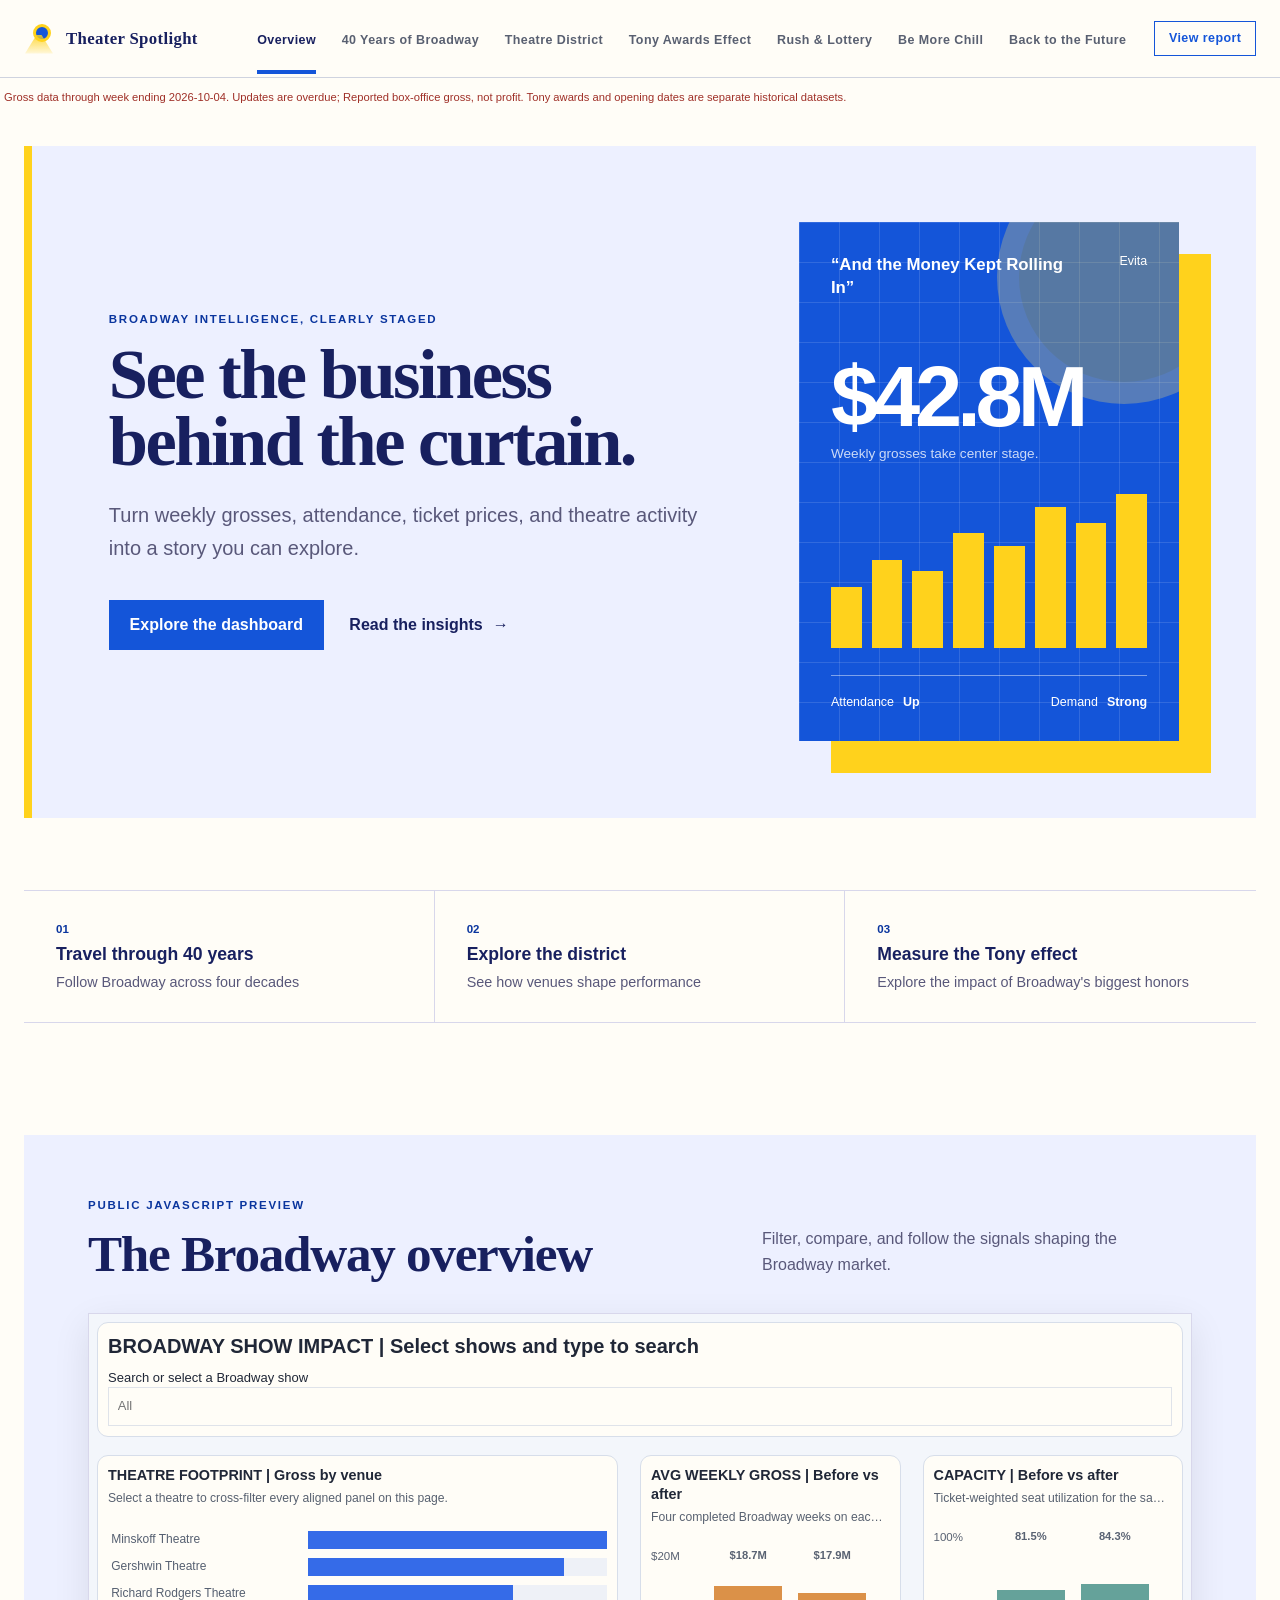
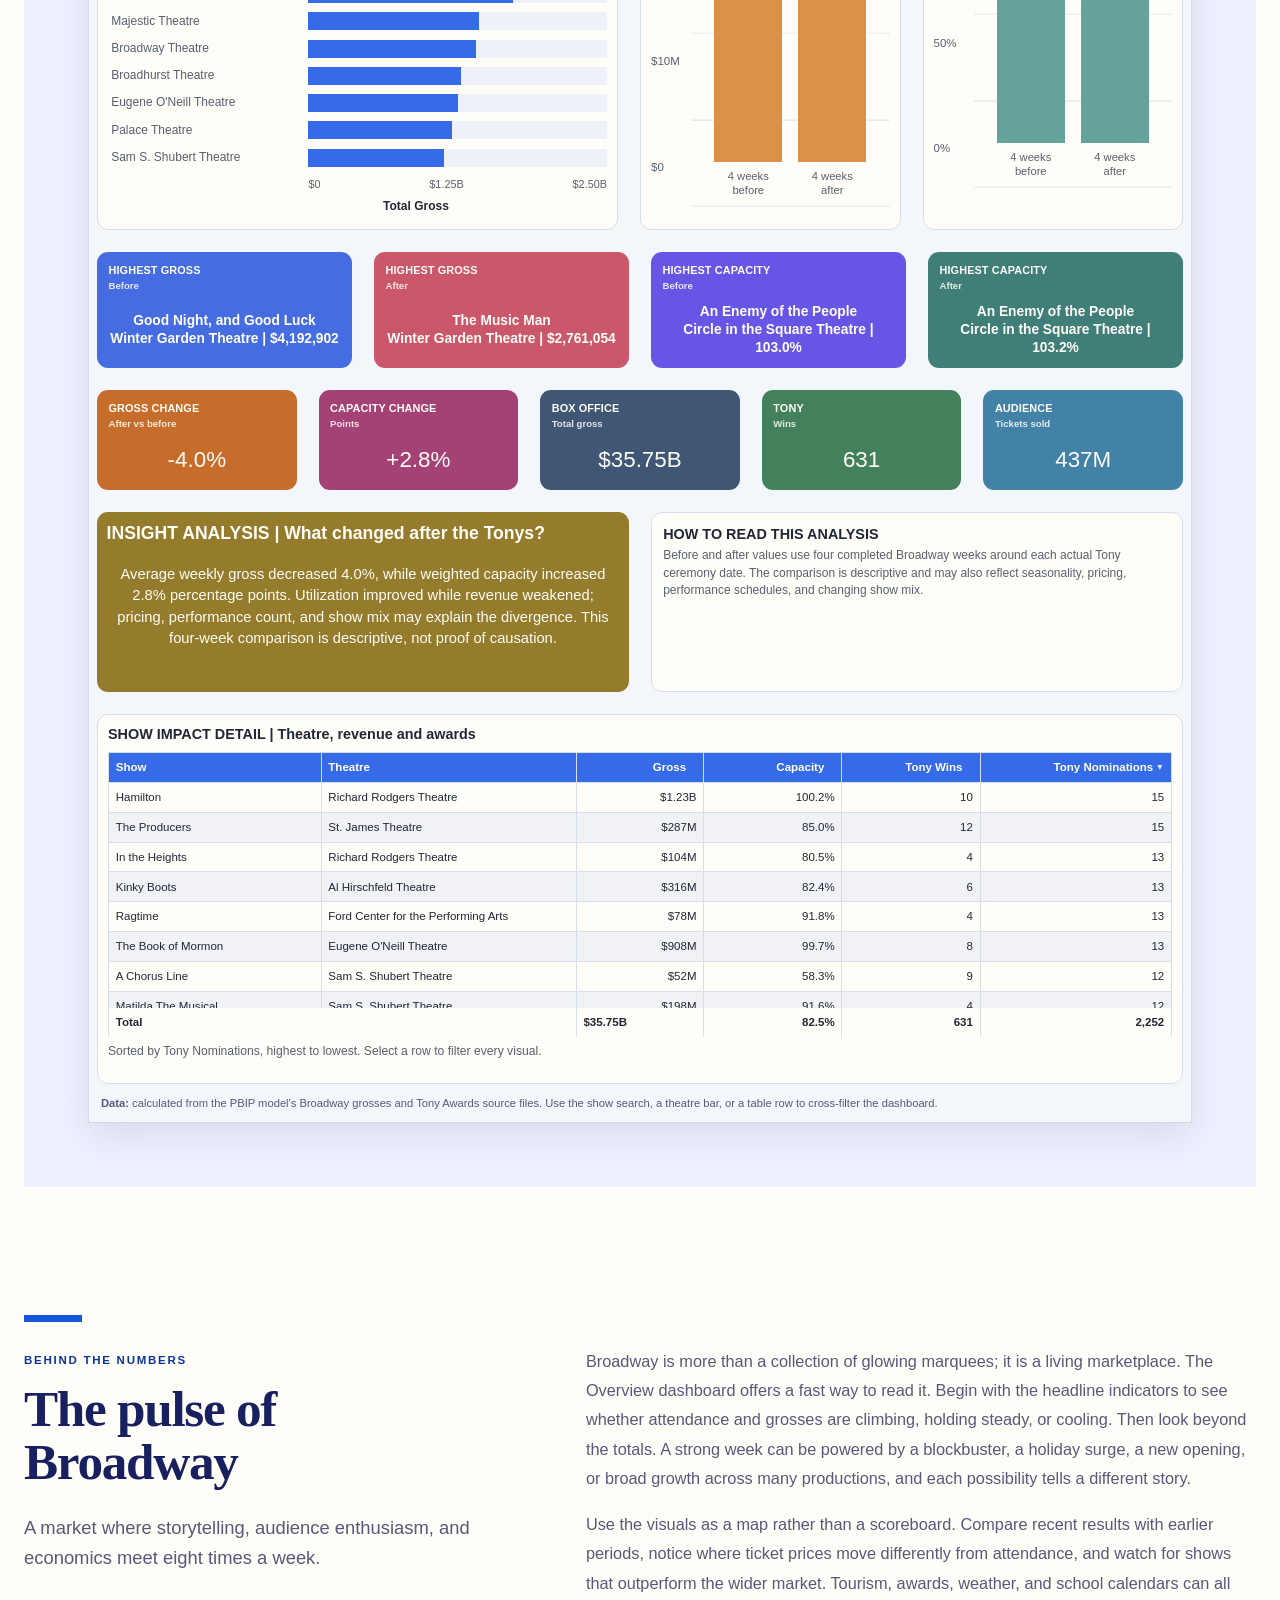
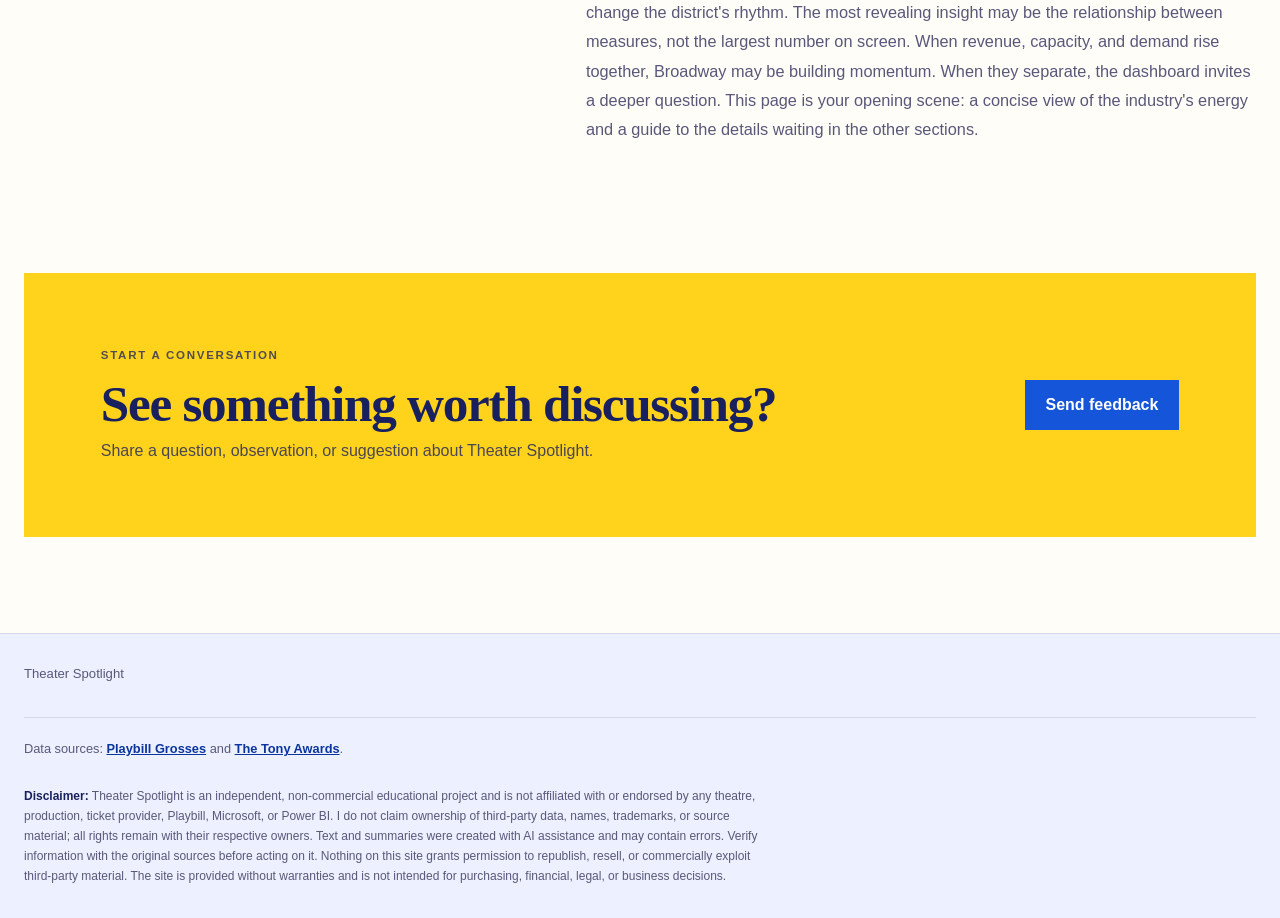
==== commit 1250f721: "update gross weekly update" ====
--- a/index.html
+++ b/index.html
@@ -236,6 +236,7 @@
       financial, legal, or business decisions.
     </p>
   </footer>
-  <script src="dashboard.js?v=3"></script>
+  <script src="broadway-data.js"></script>
+  <script src="dashboard.js?v=4"></script>
 </body>
 </html>
--- a/styles.css
+++ b/styles.css
@@ -13,6 +13,1081 @@
   --max: 1240px;
   --font-display: "Bodoni MT", "Bodoni 72", Didot, Georgia, serif;
   --font-body: Aptos, "Segoe UI Variable", "Segoe UI", Arial, sans-serif;
+}
+
+/* Keep the Encore heading integrated with the light infographic. */
+body.theme-memories .memory-fun-facts .memory-facts-heading {
+  min-height: 0;
+  margin: 0 0 1rem;
+  padding: 0 0 1rem;
+  border: 0;
+  border-bottom: 1px solid #d8cdbd;
+  color: #17283a;
+  background: transparent;
+}
+
+body.theme-memories .memory-fun-facts .memory-facts-heading h2 {
+  color: #17283a;
+}
+
+body.theme-memories .memory-fun-facts .memory-facts-heading .section-label {
+  color: #b24e38;
+}
+
+body.theme-memories .memory-fun-facts .memory-facts-intro {
+  color: #697278;
+}
+
+body.theme-memories {
+/* Encore Report: refined editorial dashboard */
+.memory-fun-facts {
+  isolation: isolate;
+  overflow: hidden;
+  margin-bottom: 5.5rem;
+  padding: clamp(1.5rem, 4vw, 3.25rem);
+  border: 1px solid rgba(228, 194, 120, .24);
+  border-top: 1px solid rgba(255, 240, 202, .5);
+  border-radius: 28px;
+  color: #f8f3e8;
+  background:
+    radial-gradient(circle at 82% 8%, rgba(209, 165, 82, .18), transparent 28%),
+    radial-gradient(circle at 6% 92%, rgba(62, 111, 137, .2), transparent 32%),
+    linear-gradient(145deg, #0c1825 0%, #142a3b 55%, #0d1d2b 100%);
+  box-shadow: 0 28px 65px rgba(13, 29, 43, .24);
+}
+
+.memory-fun-facts::before {
+  position: absolute;
+  z-index: -1;
+  inset: 0;
+  background:
+    linear-gradient(90deg, rgba(255,255,255,.025) 1px, transparent 1px),
+    linear-gradient(rgba(255,255,255,.025) 1px, transparent 1px);
+  background-size: 42px 42px;
+  mask-image: linear-gradient(to bottom, #000, transparent 78%);
+  content: "";
+  pointer-events: none;
+}
+
+.memory-fun-facts::after {
+  position: absolute;
+  z-index: -1;
+  top: -110px;
+  right: -90px;
+  width: 310px;
+  height: 310px;
+  border: 1px solid rgba(228, 194, 120, .16);
+  border-radius: 50%;
+  background: transparent;
+  box-shadow:
+    0 0 0 42px rgba(228, 194, 120, .025),
+    0 0 0 84px rgba(228, 194, 120, .015);
+  opacity: 1;
+  content: "";
+}
+
+.memory-facts-heading {
+  display: grid;
+  grid-template-columns: minmax(0, 1.2fr) minmax(280px, .8fr);
+  align-items: end;
+  gap: 1.5rem 3rem;
+  margin: 0 0 2.25rem;
+  padding: 0 0 1.75rem;
+  border-bottom: 1px solid rgba(228, 194, 120, .22);
+}
+
+.memory-facts-heading .section-label {
+  margin: 0 0 .55rem;
+  color: #dcb66b;
+  font-size: .67rem;
+  letter-spacing: .22em;
+}
+
+.memory-facts-heading h2 {
+  margin: 0;
+  color: #fffaf0;
+  font-size: clamp(2.4rem, 5vw, 4.25rem);
+  font-weight: 650;
+  letter-spacing: -.045em;
+  line-height: .95;
+}
+
+.memory-facts-intro {
+  grid-column: 2;
+  grid-row: 1 / span 2;
+  max-width: 390px;
+  margin: 0;
+  justify-self: end;
+  color: rgba(238, 240, 239, .66);
+  font-size: .94rem;
+  line-height: 1.65;
+}
+
+.memory-facts-infographic {
+  display: grid;
+  grid-template-columns: repeat(12, minmax(0, 1fr));
+  grid-template-rows: repeat(2, minmax(138px, auto)) minmax(130px, auto);
+  gap: .8rem;
+  margin: 0;
+  counter-reset: none;
+}
+
+.memory-facts-infographic::before {
+  display: none;
+}
+
+.memory-fact,
+.fact-cities,
+.fact-city,
+.fact-show,
+.fact-year,
+.fact-rating,
+.fact-loved,
+.fact-theatre,
+.fact-month,
+.fact-strength {
+  --fact-accent: #dcb66b;
+  position: relative;
+  display: grid;
+  grid-template-columns: 42px minmax(0, 1fr);
+  grid-template-rows: auto auto auto;
+  min-width: 0;
+  min-height: 130px;
+  padding: 1.15rem;
+  overflow: hidden;
+  border: 1px solid rgba(255,255,255,.1);
+  border-radius: 16px;
+  color: #f8f3e8;
+  background: linear-gradient(145deg, rgba(255,255,255,.075), rgba(255,255,255,.025));
+  box-shadow: inset 0 1px 0 rgba(255,255,255,.05);
+  clip-path: none;
+  text-align: left;
+  transform: none;
+  place-items: initial;
+  column-gap: .8rem;
+  transition: border-color .2s ease, background .2s ease, transform .2s ease;
+}
+
+.memory-fact:hover {
+  border-color: rgba(220, 182, 107, .42);
+  background: linear-gradient(145deg, rgba(255,255,255,.105), rgba(255,255,255,.04));
+  transform: translateY(-2px);
+}
+
+.memory-fact::after {
+  position: absolute;
+  top: 0;
+  right: 1.15rem;
+  left: 1.15rem;
+  height: 1px;
+  background: linear-gradient(90deg, transparent, rgba(220, 182, 107, .65), transparent);
+  content: "";
+}
+
+.fact-cities {
+  grid-column: 1 / 5;
+  grid-row: 1 / 3;
+  grid-template-columns: 1fr;
+  grid-template-rows: auto auto auto auto;
+  align-content: center;
+  justify-items: start;
+  padding: clamp(1.5rem, 3vw, 2.25rem);
+  border-color: rgba(220, 182, 107, .3);
+  border-radius: 18px;
+  background:
+    radial-gradient(circle at 85% 18%, rgba(220, 182, 107, .18), transparent 35%),
+    linear-gradient(145deg, rgba(220, 182, 107, .11), rgba(255,255,255,.025));
+  box-shadow: inset 0 1px 0 rgba(255,255,255,.08);
+  text-align: left;
+}
+
+.fact-city { grid-column: 5 / 10; grid-row: 1; }
+.fact-show { grid-column: 10 / 13; grid-row: 1; }
+.fact-year { grid-column: 5 / 8; grid-row: 2; }
+.fact-rating { grid-column: 8 / 11; grid-row: 2; }
+.fact-loved { grid-column: 11 / 13; grid-row: 2; }
+.fact-theatre { grid-column: 1 / 5; grid-row: 3; }
+.fact-month { grid-column: 5 / 9; grid-row: 3; }
+.fact-strength { grid-column: 9 / 13; grid-row: 3; }
+
+.memory-fact > .fact-icon,
+.fact-cities > .fact-icon,
+.fact-city > .fact-icon,
+.fact-show > .fact-icon,
+.fact-year > .fact-icon,
+.fact-rating > .fact-icon,
+.fact-loved > .fact-icon,
+.fact-theatre > .fact-icon,
+.fact-month > .fact-icon,
+.fact-strength > .fact-icon {
+  position: static;
+  grid-column: 1;
+  grid-row: 1 / span 3;
+  width: 2.4rem;
+  height: 2.4rem;
+  margin: 0;
+  align-self: center;
+  justify-self: start;
+  border: 1px solid rgba(220, 182, 107, .35);
+  border-radius: 10px;
+  color: #e4c278;
+  background: rgba(220, 182, 107, .07);
+  transform: none;
+}
+
+.fact-cities > .fact-icon {
+  grid-column: 1;
+  grid-row: 1;
+  width: 2.8rem;
+  height: 2.8rem;
+  margin-bottom: 1.25rem;
+  justify-self: start;
+}
+
+.memory-fact > span:not(.fact-icon),
+.fact-cities > span:not(.fact-icon) {
+  grid-column: 2;
+  grid-row: 1;
+  align-self: end;
+  justify-self: stretch;
+  color: rgba(229, 231, 229, .54);
+  font-size: .62rem;
+  font-weight: 700;
+  letter-spacing: .14em;
+  text-transform: uppercase;
+}
+
+.memory-fact > strong,
+.fact-show > strong,
+.fact-loved > strong {
+  grid-column: 2;
+  grid-row: 2;
+  margin: .32rem 0 0;
+  justify-self: stretch;
+  color: #fffaf0;
+  font: 650 clamp(1.08rem, 1.8vw, 1.45rem)/1.15 var(--font-display);
+  letter-spacing: -.02em;
+}
+
+.memory-fact > small,
+.fact-rating-line {
+  grid-column: 2;
+  grid-row: 3;
+  margin-top: .48rem;
+  justify-self: stretch;
+  color: rgba(229, 231, 229, .46);
+  font-size: .64rem;
+  line-height: 1.4;
+}
+
+.fact-cities > strong {
+  grid-column: 1;
+  grid-row: 2;
+  margin: 0;
+  justify-self: start;
+  color: #f2ce80;
+  font: 600 clamp(4.5rem, 9vw, 7.5rem)/.82 var(--font-display);
+  letter-spacing: -.07em;
+}
+
+.fact-cities > span:not(.fact-icon) {
+  grid-column: 1;
+  grid-row: 3;
+  margin-top: 1.15rem;
+  justify-self: start;
+  color: rgba(255,250,240,.82);
+  font-size: .72rem;
+}
+
+.fact-cities > small {
+  grid-column: 1;
+  grid-row: 4;
+  margin-top: .45rem;
+  justify-self: start;
+  color: rgba(229,231,229,.46);
+}
+
+.fact-rating-line {
+  display: flex;
+  gap: .25rem;
+}
+
+.fact-rating-line i {
+  width: 18px;
+  height: 3px;
+  border-radius: 999px;
+  background: #dcb66b;
+}
+
+.fact-rating-line i:last-child {
+  background: rgba(220, 182, 107, .2);
+}
+
+@media (max-width: 900px) {
+  .memory-facts-heading {
+    grid-template-columns: 1fr;
+    gap: 1rem;
+  }
+
+  .memory-facts-intro {
+    grid-column: 1;
+    grid-row: auto;
+    max-width: 560px;
+    margin: 0;
+    justify-self: start;
+  }
+
+  .memory-facts-infographic {
+    grid-template-columns: repeat(2, minmax(0, 1fr));
+    grid-template-rows: none;
+  }
+
+  .fact-cities {
+    grid-column: 1 / -1;
+    grid-row: auto;
+    grid-template-columns: auto minmax(0, 1fr);
+    grid-template-rows: auto auto auto;
+    min-height: 190px;
+    align-content: center;
+    column-gap: 1.5rem;
+  }
+
+  .fact-cities > .fact-icon {
+    grid-column: 1;
+    grid-row: 1 / span 3;
+    margin: 0;
+    align-self: center;
+  }
+
+  .fact-cities > strong {
+    grid-column: 2;
+    grid-row: 1;
+  }
+
+  .fact-cities > span:not(.fact-icon) {
+    grid-column: 2;
+    grid-row: 2;
+    margin-top: .85rem;
+  }
+
+  .fact-cities > small {
+    grid-column: 2;
+    grid-row: 3;
+  }
+
+  .fact-city,
+  .fact-show,
+  .fact-year,
+  .fact-rating,
+  .fact-loved,
+  .fact-theatre,
+  .fact-month,
+  .fact-strength {
+    grid-column: auto;
+    grid-row: auto;
+  }
+}
+
+@media (max-width: 640px) {
+  .memory-fun-facts {
+    padding: 1.25rem;
+    border-radius: 20px;
+  }
+
+  .memory-facts-heading {
+    margin: 0 0 1.25rem;
+    padding: 0 0 1.25rem;
+  }
+
+  .memory-facts-infographic {
+    grid-template-columns: 1fr;
+  }
+
+  .fact-cities,
+  .fact-city,
+  .fact-show,
+  .fact-year,
+  .fact-rating,
+  .fact-loved,
+  .fact-theatre,
+  .fact-month,
+  .fact-strength {
+    grid-column: 1;
+    grid-row: auto;
+  }
+
+  .fact-cities {
+    min-height: 170px;
+  }
+}
+
+/* Encore Report v2: compact, warm editorial treatment */
+.memory-fun-facts {
+  margin-bottom: 4.5rem;
+  border: 1px solid #d9cebc;
+  border-radius: 22px;
+  color: #17283a;
+  background: #f4efe5;
+  box-shadow: 0 20px 50px rgba(32, 42, 52, .1);
+}
+
+.memory-fun-facts::before {
+  background:
+    linear-gradient(90deg, rgba(23, 40, 58, .025) 1px, transparent 1px),
+    linear-gradient(rgba(23, 40, 58, .025) 1px, transparent 1px);
+  background-size: 32px 32px;
+  mask-image: linear-gradient(#000, transparent 74%);
+}
+
+.memory-fun-facts::after {
+  display: none;
+}
+
+.memory-facts-heading {
+  border-bottom-color: #d9cebc;
+}
+
+.memory-facts-heading .section-label {
+  color: #a44832;
+}
+
+.memory-facts-heading h2 {
+  color: #17283a;
+}
+
+.memory-facts-intro {
+  color: #68717a;
+}
+
+.memory-fact,
+.fact-city,
+.fact-show,
+.fact-year,
+.fact-rating,
+.fact-loved,
+.fact-theatre,
+.fact-month,
+.fact-strength {
+  border-color: #ded5c7;
+  color: #17283a;
+  background: rgba(255, 253, 248, .78);
+  box-shadow: 0 7px 18px rgba(35, 43, 50, .055);
+}
+
+.memory-fact:hover {
+  border-color: #b9a98f;
+  background: #fffdf8;
+}
+
+.memory-fact::after {
+  background: linear-gradient(90deg, transparent, rgba(164, 72, 50, .28), transparent);
+}
+
+.memory-fact > .fact-icon,
+.fact-city > .fact-icon,
+.fact-show > .fact-icon,
+.fact-year > .fact-icon,
+.fact-rating > .fact-icon,
+.fact-loved > .fact-icon,
+.fact-theatre > .fact-icon,
+.fact-month > .fact-icon,
+.fact-strength > .fact-icon {
+  border-color: rgba(164, 72, 50, .2);
+  color: #a44832;
+  background: #f5e9df;
+}
+
+.memory-fact > span:not(.fact-icon) {
+  color: #767a7c;
+}
+
+.memory-fact > strong,
+.fact-show > strong,
+.fact-loved > strong {
+  color: #17283a;
+}
+
+.memory-fact > small {
+  color: #878783;
+}
+
+.fact-cities {
+  border: 0;
+  color: #fffaf0;
+  background:
+    radial-gradient(circle at 88% 15%, rgba(225, 190, 117, .22), transparent 30%),
+    linear-gradient(145deg, #182b3d, #243f54);
+  box-shadow: 0 12px 24px rgba(23, 40, 58, .16);
+}
+
+.fact-cities > .fact-icon {
+  border-color: rgba(225, 190, 117, .4);
+  color: #e1be75;
+  background: rgba(225, 190, 117, .08);
+}
+
+.fact-cities > strong {
+  color: #e8c77f;
+}
+
+.fact-cities > span:not(.fact-icon) {
+  color: #fffaf0;
+}
+
+.fact-cities > small {
+  color: rgba(255, 250, 240, .56);
+}
+
+.fact-rating-line i {
+  background: #a44832;
+}
+
+.fact-rating-line i:last-child {
+  background: rgba(164, 72, 50, .15);
+}
+
+@media (max-width: 640px) {
+  .memory-fun-facts {
+    width: min(calc(100% - 24px), var(--max));
+    margin-top: -1.5rem;
+    margin-bottom: 3.5rem;
+    padding: 1rem;
+    border-radius: 18px;
+  }
+
+  .memory-facts-heading {
+    gap: .7rem;
+    margin-bottom: .9rem;
+    padding: .25rem .15rem 1rem;
+  }
+
+  .memory-facts-heading .section-label {
+    margin-bottom: .25rem;
+    font-size: .58rem;
+  }
+
+  .memory-facts-heading h2 {
+    font-size: 2.15rem;
+    line-height: 1;
+  }
+
+  .memory-facts-intro {
+    font-size: .78rem;
+    line-height: 1.45;
+  }
+
+  .memory-facts-infographic {
+    grid-template-columns: repeat(2, minmax(0, 1fr));
+    gap: .55rem;
+  }
+
+  .fact-cities {
+    grid-column: 1 / -1;
+    grid-template-columns: 44px minmax(0, 1fr);
+    grid-template-rows: auto auto;
+    min-height: 118px;
+    padding: 1rem 1.15rem;
+    column-gap: .85rem;
+  }
+
+  .fact-cities > .fact-icon {
+    grid-column: 1;
+    grid-row: 1 / span 2;
+    width: 2.5rem;
+    height: 2.5rem;
+  }
+
+  .fact-cities > strong {
+    grid-column: 2;
+    grid-row: 1;
+    align-self: end;
+    font-size: 3.3rem;
+    line-height: .8;
+  }
+
+  .fact-cities > span:not(.fact-icon) {
+    grid-column: 2;
+    grid-row: 2;
+    margin-top: .65rem;
+    align-self: start;
+  }
+
+  .fact-cities > small {
+    display: none;
+  }
+
+  .fact-city,
+  .fact-show,
+  .fact-year,
+  .fact-rating,
+  .fact-loved,
+  .fact-theatre,
+  .fact-month,
+  .fact-strength {
+    grid-column: auto;
+    grid-row: auto;
+    grid-template-columns: 30px minmax(0, 1fr);
+    min-height: 104px;
+    padding: .75rem;
+    column-gap: .5rem;
+  }
+
+  .memory-fact > .fact-icon {
+    width: 1.75rem;
+    height: 1.75rem;
+    border-radius: 8px;
+  }
+
+  .memory-fact > .fact-icon svg {
+    width: .95rem;
+    height: .95rem;
+  }
+
+  .memory-fact > span:not(.fact-icon) {
+    font-size: .5rem;
+    letter-spacing: .08em;
+  }
+
+  .memory-fact > strong,
+  .fact-show > strong,
+  .fact-loved > strong {
+    margin-top: .2rem;
+    font-size: clamp(.86rem, 3.6vw, 1.05rem);
+    line-height: 1.08;
+  }
+
+  .memory-fact > small {
+    display: none;
+  }
+
+  .fact-rating-line {
+    margin-top: .4rem;
+    gap: .18rem;
+  }
+
+  .fact-rating-line i {
+    width: 10px;
+  }
+}
+
+.encore-infographic {
+  --average-rating: 0%;
+  display: grid;
+  grid-template-columns: repeat(12, minmax(0, 1fr));
+  gap: .8rem;
+}
+
+.encore-panel {
+  position: relative;
+  min-width: 0;
+  padding: 1.4rem;
+  overflow: hidden;
+  border: 1px solid #d8cebe;
+  border-radius: 15px;
+  background: rgba(255, 253, 248, .82);
+}
+
+.encore-panel-heading {
+  display: flex;
+  align-items: center;
+  gap: .75rem;
+  margin-bottom: 1.4rem;
+}
+
+.encore-panel-heading > span {
+  display: grid;
+  flex: 0 0 auto;
+  width: 2rem;
+  height: 2rem;
+  border: 1px solid #b6a88f;
+  border-radius: 50%;
+  place-items: center;
+  color: #a44832;
+  font-size: .58rem;
+  font-weight: 800;
+  letter-spacing: .08em;
+}
+
+.encore-panel-heading h3 {
+  margin: 0;
+  color: #17283a;
+  font: 650 1.25rem/1 var(--font-display);
+}
+
+.encore-panel-heading p {
+  margin: .22rem 0 0;
+  color: #7c7b76;
+  font-size: .66rem;
+}
+
+.encore-footprint {
+  grid-column: 1 / 6;
+  grid-row: 1 / 3;
+  display: grid;
+  grid-template-columns: .8fr 1.2fr;
+  align-content: start;
+  gap: 1rem 1.5rem;
+}
+
+.encore-footprint .encore-panel-heading {
+  grid-column: 1 / -1;
+}
+
+.encore-city-total {
+  display: grid;
+  align-content: center;
+  min-height: 190px;
+  padding: 1.2rem;
+  border-radius: 13px;
+  color: #fffaf0;
+  background:
+    radial-gradient(circle at 85% 15%, rgba(232, 199, 127, .24), transparent 32%),
+    #20384b;
+}
+
+.encore-globe {
+  color: #e8c77f;
+}
+
+.encore-globe svg,
+.encore-ticket-icon svg {
+  width: 1.5rem;
+  height: 1.5rem;
+  fill: none;
+  stroke: currentColor;
+  stroke-width: 1.6;
+  stroke-linecap: round;
+  stroke-linejoin: round;
+}
+
+.encore-city-total strong {
+  margin-top: .65rem;
+  color: #e8c77f;
+  font: 600 clamp(3.8rem, 7vw, 5.6rem)/.8 var(--font-display);
+  letter-spacing: -.06em;
+}
+
+.encore-city-total > span:last-child {
+  margin-top: .8rem;
+  color: rgba(255,250,240,.7);
+  font-size: .62rem;
+  font-weight: 750;
+  letter-spacing: .12em;
+  text-transform: uppercase;
+}
+
+.encore-data-list {
+  display: grid;
+  align-content: stretch;
+  margin: 0;
+}
+
+.encore-data-list > div {
+  display: grid;
+  align-content: center;
+  padding: 1rem 0;
+  border-bottom: 1px solid #ddd3c4;
+}
+
+.encore-data-list > div:last-child {
+  border-bottom: 0;
+}
+
+.encore-data-list dt,
+.encore-timeline span,
+.encore-rating span,
+.encore-taste-details span,
+.encore-return span {
+  color: #777974;
+  font-size: .6rem;
+  font-weight: 750;
+  letter-spacing: .1em;
+  text-transform: uppercase;
+}
+
+.encore-data-list dd {
+  margin: .38rem 0 0;
+  color: #17283a;
+  font: 650 clamp(1rem, 2vw, 1.35rem)/1.15 var(--font-display);
+}
+
+.encore-rhythm {
+  grid-column: 6 / 9;
+  grid-row: 1;
+}
+
+.encore-timeline {
+  position: relative;
+  display: grid;
+  gap: 1.15rem;
+  padding-left: 1.1rem;
+}
+
+.encore-timeline::before {
+  position: absolute;
+  top: .45rem;
+  bottom: .45rem;
+  left: 3px;
+  width: 1px;
+  background: #c9b897;
+  content: "";
+}
+
+.encore-timeline > div {
+  position: relative;
+  display: grid;
+}
+
+.encore-timeline i {
+  position: absolute;
+  top: .25rem;
+  left: -1.27rem;
+  width: 7px;
+  height: 7px;
+  border: 2px solid #f4efe5;
+  border-radius: 50%;
+  background: #a44832;
+  box-shadow: 0 0 0 1px #a44832;
+}
+
+.encore-timeline strong {
+  margin-top: .25rem;
+  color: #17283a;
+  font: 650 1.2rem/1.1 var(--font-display);
+}
+
+.encore-taste {
+  grid-column: 9 / 13;
+  grid-row: 1 / 3;
+}
+
+.encore-rating {
+  padding: 1.15rem;
+  border-radius: 12px;
+  background: #20384b;
+}
+
+.encore-rating > div:first-child {
+  display: flex;
+  align-items: end;
+  justify-content: space-between;
+  gap: 1rem;
+}
+
+.encore-rating span {
+  color: rgba(255,250,240,.62);
+}
+
+.encore-rating strong {
+  color: #e8c77f;
+  font: 600 1.45rem/1 var(--font-display);
+}
+
+.encore-rating-track {
+  height: 7px;
+  margin-top: 1rem;
+  overflow: hidden;
+  border-radius: 999px;
+  background: rgba(255,255,255,.12);
+}
+
+.encore-rating-track i {
+  display: block;
+  width: var(--average-rating);
+  height: 100%;
+  border-radius: inherit;
+  background: linear-gradient(90deg, #c8845e, #e8c77f);
+}
+
+.encore-rating-scale {
+  display: flex;
+  justify-content: space-between;
+  margin-top: .45rem;
+}
+
+.encore-rating-scale span {
+  font-size: .5rem;
+}
+
+.encore-taste-details {
+  display: grid;
+  grid-template-columns: .75fr 1.25fr;
+  gap: .7rem;
+  margin-top: .7rem;
+}
+
+.encore-taste-details > div {
+  display: grid;
+  align-content: center;
+  min-height: 92px;
+  padding: .85rem;
+  border: 1px solid #ddd3c4;
+  border-radius: 11px;
+}
+
+.encore-taste-details strong {
+  margin-top: .28rem;
+  color: #17283a;
+  font: 650 1.05rem/1.1 var(--font-display);
+}
+
+.encore-taste-details > div:first-child strong {
+  margin: 0;
+  color: #a44832;
+  font-size: 2.2rem;
+  line-height: .8;
+}
+
+.encore-taste-details > div:first-child span {
+  margin-top: .65rem;
+}
+
+.encore-return {
+  grid-column: 6 / 9;
+  grid-row: 2;
+  display: block;
+  color: #fffaf0;
+  background: #a44832;
+}
+
+.encore-return-heading {
+  display: flex;
+  align-items: center;
+  gap: .55rem;
+  margin-bottom: .6rem;
+}
+
+.encore-ticket-icon {
+  display: grid;
+  width: 1.7rem;
+  height: 1.7rem;
+  place-items: center;
+  color: #f2d5b6;
+}
+
+.encore-return-heading span {
+  color: rgba(255,250,240,.68);
+  font-size: .58rem;
+  font-weight: 750;
+  letter-spacing: .1em;
+  text-transform: uppercase;
+}
+
+.encore-show-stairs {
+  display: grid;
+  gap: .26rem;
+  margin: 0;
+  padding: 0;
+  list-style: none;
+}
+
+.encore-show-stairs li {
+  display: grid;
+  grid-template-columns: 27px minmax(0, 1fr);
+  align-items: center;
+  gap: .4rem;
+  min-height: 25px;
+  padding: .25rem .45rem;
+  border-radius: 5px;
+  color: #7d3829;
+  background: #fff6e9;
+}
+
+.encore-show-stairs li:nth-child(1) { width: 100%; }
+.encore-show-stairs li:nth-child(2) { width: 86%; }
+.encore-show-stairs li:nth-child(3) { width: 72%; }
+
+.encore-show-stairs b {
+  display: grid;
+  width: 25px;
+  height: 17px;
+  border-radius: 50%;
+  place-items: center;
+  color: #fff8ed;
+  background: #a44832;
+  font-size: .52rem;
+}
+
+.encore-show-stairs strong {
+  font: 650 .66rem/1.2 var(--font-display);
+}
+
+.encore-show-stairs li > span {
+  color: #a44832;
+  font-size: .56rem;
+  font-weight: 800;
+}
+
+@media (max-width: 900px) {
+  .encore-footprint { grid-column: 1 / 8; }
+  .encore-rhythm { grid-column: 8 / 13; }
+  .encore-return { grid-column: 8 / 13; }
+  .encore-taste {
+    grid-column: 1 / -1;
+    grid-row: 3;
+    display: grid;
+    grid-template-columns: 1fr 1fr;
+    gap: .8rem;
+  }
+  .encore-taste .encore-panel-heading { grid-column: 1 / -1; margin-bottom: .2rem; }
+  .encore-taste-details { margin-top: 0; }
+}
+
+@media (max-width: 640px) {
+  .encore-infographic {
+    grid-template-columns: 1fr;
+    gap: .65rem;
+  }
+
+  .encore-panel,
+  .encore-footprint,
+  .encore-rhythm,
+  .encore-taste,
+  .encore-return {
+    grid-column: 1;
+    grid-row: auto;
+  }
+
+  .encore-panel {
+    padding: 1rem;
+  }
+
+  .encore-panel-heading {
+    margin-bottom: .9rem;
+  }
+
+  .encore-footprint {
+    grid-template-columns: .65fr 1.35fr;
+    gap: .6rem .8rem;
+  }
+
+  .encore-city-total {
+    min-height: 150px;
+    padding: .9rem;
+  }
+
+  .encore-city-total strong {
+    font-size: 3.6rem;
+  }
+
+  .encore-data-list > div {
+    padding: .65rem 0;
+  }
+
+  .encore-taste {
+    display: grid;
+    grid-template-columns: 1fr;
+    gap: .6rem;
+  }
+
+  .encore-taste .encore-panel-heading {
+    grid-column: 1;
+  }
+
+  .encore-return {
+    grid-template-columns: 34px minmax(0, 1fr);
+  }
+}
 }
 
 .theme-overview,
@@ -1254,7 +2329,6 @@
   outline: 2px solid rgba(53, 107, 232, .2);
 }
 
-.history-chart-grid,
 .theatre-main-grid,
 .tony-chart-grid {
   display: grid;
@@ -1263,7 +2337,30 @@
 }
 
 .history-chart-grid {
-  grid-template-columns: 1.4fr 1fr;
+  display: grid;
+  grid-template-columns: minmax(0, 1.38fr) minmax(0, 1fr);
+  gap: 16px;
+  margin-bottom: 16px;
+}
+
+@media (max-width: 1100px) {
+  .history-chart-grid {
+    grid-template-columns: 1fr;
+  }
+}
+
+.history-runs-panel,
+.history-gross-panel {
+  height: 340px;
+  padding: .6rem;
+  box-sizing: border-box;
+}
+
+.history-runs-panel .chart-definition,
+.history-gross-panel .chart-definition {
+  min-height: 0;
+  margin-top: .2rem;
+  white-space: normal;
 }
 
 .theatre-main-grid {
@@ -1377,6 +2474,104 @@
   line-height: 1.25;
 }
 
+.history-seasonality-panel {
+  --seasonality-above: #6366f1;
+  --seasonality-below: #94a3b8;
+  --seasonality-average: #e2e8f0;
+  --seasonality-outline: #64748b;
+  margin-top: 1rem;
+  padding-top: 1rem;
+  border-top: 1px solid #d7deea;
+}
+
+.history-seasonality-panel .chart-definition {
+  min-height: 0;
+  font-size: .8rem;
+  line-height: 1.5;
+}
+
+.history-seasonality-panel h3 { font-size: .95rem; }
+.history-seasonality-chart-wrap { overflow-x: auto; }
+#history-seasonality-chart { min-width: 560px; }
+#history-seasonality-chart .pbi-axis-text { font-size: 13px; }
+
+.history-seasonality-detail {
+  min-height: 2em;
+}
+
+.history-seasonality-highlights {
+  margin: .55rem 0 .25rem;
+  color: #243047;
+  font-size: .85rem;
+  font-weight: 700;
+  line-height: 1.5;
+}
+
+.history-seasonality-legend {
+  display: flex;
+  flex-wrap: wrap;
+  gap: .4rem 1rem;
+  margin: .6rem 0 .2rem;
+  color: #344054;
+  font-size: .78rem;
+}
+
+.history-seasonality-legend[hidden] { display: none; }
+.history-seasonality-legend span { display: inline-flex; align-items: center; gap: .35rem; }
+.history-seasonality-legend span[hidden] { display: none; }
+.history-seasonality-legend i {
+  width: 1rem;
+  height: 1rem;
+  flex: 0 0 1rem;
+  border: 1px solid var(--seasonality-outline);
+  border-radius: 4px;
+  box-sizing: border-box;
+}
+#history-seasonality-legend .history-seasonality-above-key { background: var(--seasonality-above); }
+#history-seasonality-legend .history-seasonality-below-key { background: var(--seasonality-below); }
+#history-seasonality-legend .history-seasonality-average-key { background: var(--seasonality-average); }
+
+.history-seasonality-method {
+  margin-top: .5rem;
+  color: #4b5563;
+  font-size: .8rem;
+  line-height: 1.5;
+}
+
+.history-seasonality-method summary {
+  color: #243047;
+  cursor: pointer;
+  font-weight: 600;
+}
+
+.history-seasonality-method summary:focus-visible {
+  outline: 2px solid #356be8;
+  outline-offset: 3px;
+}
+
+#history-seasonality-chart .history-seasonality-above { fill: var(--seasonality-above); }
+#history-seasonality-chart .history-seasonality-below { fill: var(--seasonality-below); }
+#history-seasonality-chart .history-seasonality-average { fill: var(--seasonality-average); }
+#history-seasonality-chart .history-seasonality-month rect {
+  stroke: var(--seasonality-outline);
+  stroke-width: .8;
+}
+.history-seasonality-baseline-label { font-weight: 700; }
+.history-seasonality-baseline {
+  stroke: #344054;
+  stroke-width: 1.5;
+  stroke-dasharray: 4 3;
+}
+
+.history-seasonality-month:focus { outline: none; }
+#history-seasonality-chart .history-seasonality-month:focus rect,
+#history-seasonality-chart .history-seasonality-month:hover rect {
+  stroke: #172b4d;
+  stroke-width: 2;
+}
+
+#history-seasonality-coverage.is-error { color: #9f2f27; }
+
 .history-longevity-chart {
   display: grid;
   gap: .28rem;
@@ -1459,52 +2654,57 @@
 
 .history-production-stairs {
   display: grid;
-  gap: .45rem;
-  min-height: 205px;
-  margin-top: .45rem;
+  grid-template-columns: repeat(3, minmax(0, 1fr));
+  align-items: end;
+  height: 270px;
+  min-height: 0;
+  gap: .38rem;
+  margin-top: .35rem;
+  padding-top: .2rem;
 }
 
 .history-production-step {
-  display: grid;
-  grid-template-columns: 62px 1fr;
-  align-items: center;
-  gap: .55rem;
-  min-height: 58px;
-  padding: .45rem .55rem;
+  position: relative;
+  display: flex;
+  min-width: 0;
+  flex-direction: column;
+  padding: .58rem .4rem .4rem;
   border: 1px solid #d7deea;
-  border-radius: 8px;
+  border-radius: 9px 9px 3px 3px;
   box-shadow: none;
   color: #243047;
 }
 
-.history-production-step-1 {
-  width: 58%;
-  margin-left: 42%;
-  border-radius: 9px 9px 8px 8px;
+.history-production-rank-1 {
+  grid-area: 1 / 2;
+  min-height: 270px;
   border-color: #e8bd4a;
-  border-left: 4px solid #254a7a;
   color: #28364a;
   background: #e8bd4a;
 }
 
-.history-production-step-2 {
-  width: 79%;
-  margin-left: 21%;
+.history-production-rank-2 {
+  grid-area: 1 / 1;
+  min-height: 260px;
   border-color: #5f82ad;
-  border-left: 4px solid #e8bd4a;
   color: #fffdf7;
   background: #5f82ad;
 }
 
-.history-production-step-3 {
-  width: 100%;
+.history-production-rank-3 {
+  grid-area: 1 / 3;
+  min-height: 250px;
   border-color: #eadb9e;
-  border-left: 4px solid #5f82ad;
   background: #f5e7b5;
 }
 
+.history-runs-panel {
+  container-type: inline-size;
+}
+
 .history-step-heading {
-  text-align: left;
+  margin-bottom: .25rem;
+  text-align: center;
 }
 
 .history-step-heading strong,
@@ -1524,48 +2724,94 @@
 }
 
 .history-step-shows {
+  display: grid;
+  gap: 0;
+  padding: .05rem;
+}
+
+.history-production-rank-1 .history-step-shows,
+.history-production-rank-2 .history-step-shows {
   display: flex;
-  flex-wrap: wrap;
-  gap: .22rem;
+  flex: 1 1 auto;
+  align-items: stretch;
+}
+
+.history-production-rank-1 .history-step-show:only-child,
+.history-production-rank-2 .history-step-show:only-child {
+  display: flex;
+  min-height: 0;
+  flex: 1 1 auto;
+  align-items: center;
+  justify-content: center;
+  padding: .7rem .3rem;
+  font: 800 clamp(1rem, 4cqi, 1.375rem)/1.1 var(--font-display);
+  overflow-wrap: normal;
+  text-align: center;
 }
 
 .history-step-show {
-  padding: .2rem .35rem;
-  border: 1px solid #cbd5e1;
-  border-radius: 99px;
-  background: #fff;
-  color: #344054;
+  position: relative;
+  width: 100%;
+  min-height: 18px;
+  padding: .11rem .04rem;
+  border: 0;
+  border-bottom: 1px solid rgba(52, 64, 84, .16);
+  border-radius: 0;
+  background: transparent;
+  color: inherit;
   cursor: pointer;
-  font: 700 .54rem/1.1 var(--font-body);
-}
-
-.history-production-step-1 .history-step-show,
-.history-production-step-2 .history-step-show {
-  border-color: rgba(52,64,84,.16);
-  color: #344054;
-  background: rgba(255,255,255,.55);
-}
-
-.history-production-step-2 .history-step-show {
-  border-color: rgba(255,253,247,.38);
+  font: 700 clamp(.47rem, 1vw, .54rem)/1.08 var(--font-body);
+  hyphens: auto;
+  overflow-wrap: break-word;
+  text-align: left;
+  white-space: normal;
+}
+
+.history-step-show:last-child {
+  border-bottom: 0;
+}
+
+.history-production-rank-2 .history-step-show {
+  border-color: rgba(255,253,247,.28);
   color: #fffdf7;
-  background: rgba(255,253,247,.14);
+}
+
+.history-step-show:hover,
+.history-step-show.selected {
+  background: rgba(255, 255, 255, .24);
+  text-decoration: underline;
+  text-underline-offset: 2px;
+}
+
+.history-step-show:focus-visible {
+  z-index: 1;
+  border-radius: 2px;
+  outline: 2px solid #356be8;
+  outline-offset: 1px;
 }
 
 .history-gross-treemap {
   display: grid;
   grid-template-columns: repeat(4, minmax(0, 1fr));
-  grid-template-rows: repeat(3, 65px);
-  gap: .35rem;
-  margin-top: .55rem;
+  grid-template-rows: repeat(3, minmax(0, 1fr));
+  width: 100%;
+  min-width: 0;
+  min-height: 0;
+  flex: 1 1 auto;
+  gap: clamp(.16rem, .7cqi, .25rem);
+  margin-top: .35rem;
+  overflow: hidden;
+  box-sizing: border-box;
 }
 
 .history-gross-tile {
-  display: flex;
-  flex-direction: column;
-  justify-content: center;
+  position: relative;
+  display: grid;
+  grid-template-columns: minmax(0, 1fr) auto;
+  align-items: center;
+  column-gap: clamp(.25rem, 1.1cqi, .5rem);
   min-width: 0;
-  padding: .55rem;
+  padding: clamp(.35rem, 1.4cqi, .55rem);
   border: 1px solid rgba(52,64,84,.12);
   border-radius: 8px;
   background-color: var(--tile-color);
@@ -1577,6 +2823,54 @@
   box-shadow: none;
 }
 
+.history-gross-panel {
+  display: flex;
+  min-height: 0;
+  flex-direction: column;
+  overflow: hidden;
+  container-type: inline-size;
+}
+
+@container (max-width: 400px) {
+  .history-gross-tile {
+    padding: .35rem;
+  }
+
+  .history-gross-tile strong {
+    font-size: .6rem;
+  }
+
+  .history-gross-tile-5 strong,
+  .history-gross-tile-6 strong {
+    font-size: .54rem;
+  }
+}
+
+.history-gross-icon {
+  position: static;
+  grid-column: 2;
+  grid-row: 1;
+  width: 1rem;
+  flex: 0 0 auto;
+  align-self: center;
+  margin: 0;
+  opacity: .68;
+}
+
+.history-gross-icon svg {
+  display: block;
+  width: 100%;
+  height: auto;
+}
+
+.history-gross-copy {
+  display: flex;
+  grid-column: 1;
+  grid-row: 1;
+  min-width: 0;
+  flex-direction: column;
+}
+
 .history-gross-tile-1 { grid-area: 1 / 1 / 3 / 3; }
 .history-gross-tile-2 { grid-area: 1 / 3 / 2 / 5; }
 .history-gross-tile-3 { grid-area: 2 / 3 / 3 / 5; }
@@ -1584,18 +2878,44 @@
 .history-gross-tile-5 { grid-area: 3 / 3 / 4 / 4; }
 .history-gross-tile-6 { grid-area: 3 / 4 / 4 / 5; }
 
+.history-gross-tile-1 .history-gross-icon {
+  width: clamp(1.875rem, 7.2cqi, 2.125rem);
+}
+
+.history-gross-tile-2 .history-gross-icon {
+  width: clamp(1.625rem, 6.2cqi, 1.875rem);
+}
+
+.history-gross-tile-3 .history-gross-icon,
+.history-gross-tile-4 .history-gross-icon {
+  width: clamp(1.3125rem, 5.2cqi, 1.5625rem);
+}
+
+.history-gross-tile-5 .history-gross-icon,
+.history-gross-tile-6 .history-gross-icon {
+  display: block;
+  width: clamp(1rem, 4.1cqi, 1.25rem);
+}
+
 .history-gross-tile strong {
-  overflow: hidden;
+  display: block;
   font-family: var(--font-body);
   font-size: .67rem;
   font-weight: 800;
   line-height: 1.08;
-  text-overflow: ellipsis;
+  overflow-wrap: anywhere;
+  white-space: normal;
 }
 
 .history-gross-tile-1 strong {
   font: 800 .9rem/1.08 var(--font-body);
   white-space: normal;
+}
+
+.history-gross-tile-5 strong,
+.history-gross-tile-6 strong {
+  font-size: .58rem;
+  line-height: 1.02;
 }
 
 .history-gross-tile-5,
@@ -1604,12 +2924,12 @@
   color: #fffdf7;
 }
 
-.history-gross-tile-5 span,
-.history-gross-tile-6 span {
+.history-gross-tile-5 .history-gross-copy > span,
+.history-gross-tile-6 .history-gross-copy > span {
   color: rgba(255,253,247,.82);
 }
 
-.history-gross-tile span {
+.history-gross-tile .history-gross-copy > span {
   margin-top: .25rem;
   color: #536074;
   font-size: .62rem;
@@ -3221,6 +4541,239 @@
   transform: translateY(-3px);
 }
 
+/* Encore Report: compact theatre-program layout */
+.memory-fun-facts {
+  padding: 2rem;
+  border: 1px solid #d5d7df;
+  border-top: 7px solid #e76f51;
+  border-radius: 18px;
+  color: #14213d;
+  background: #f7f3ea;
+  box-shadow: 0 18px 42px rgba(20,33,61,.13);
+}
+
+.memory-fun-facts::after {
+  display: none;
+}
+
+.memory-facts-heading {
+  margin: -2rem -2rem 1.2rem;
+  padding: 1.5rem 2rem;
+  border: 0;
+  background:
+    linear-gradient(90deg, transparent 0 72%, rgba(233,196,106,.15) 72%),
+    #14213d;
+}
+
+.memory-facts-heading h2 {
+  color: #fff;
+}
+
+.memory-facts-heading .section-label {
+  color: #e9c46a;
+}
+
+.memory-facts-intro {
+  color: rgba(255,255,255,.72);
+}
+
+.memory-facts-infographic {
+  grid-template-columns: repeat(6, minmax(0, 1fr));
+  grid-template-rows: repeat(4, minmax(108px, auto));
+  gap: 1px;
+  overflow: hidden;
+  margin-top: 0;
+  border: 1px solid #d9dbe2;
+  border-radius: 12px;
+  background: #d9dbe2;
+}
+
+.memory-facts-infographic .memory-fact {
+  --fact-accent: #e76f51;
+  display: grid;
+  grid-template-columns: 38px minmax(0, 1fr);
+  grid-template-rows: auto auto auto;
+  min-height: 108px;
+  padding: .9rem 1rem;
+  border: 0;
+  border-radius: 0;
+  color: #14213d;
+  background: #fff;
+  box-shadow: inset 0 4px 0 var(--fact-accent);
+  clip-path: none;
+  transform: none;
+}
+
+.memory-facts-infographic .memory-fact:nth-child(3n + 2) {
+  --fact-accent: #2a9d8f;
+  transform: none;
+}
+
+.memory-facts-infographic .memory-fact:nth-child(3n) {
+  --fact-accent: #d39b27;
+}
+
+.memory-facts-infographic .memory-fact::after {
+  top: auto;
+  right: .8rem;
+  bottom: .65rem;
+  color: #a4a9b6;
+}
+
+.memory-facts-infographic .fact-cities {
+  grid-column: 1 / 4;
+  grid-row: 1 / 3;
+  grid-template-columns: 58px minmax(0, 1fr);
+  grid-template-rows: auto auto auto;
+  align-content: center;
+  justify-items: start;
+  padding: 1.5rem;
+  border: 0;
+  border-radius: 0;
+  color: #fff;
+  background:
+    radial-gradient(circle at 88% 18%, rgba(233,196,106,.24) 0 8%, transparent 8.5%),
+    linear-gradient(145deg, #14213d, #24486e);
+  box-shadow: inset 7px 0 0 #e76f51;
+  text-align: left;
+}
+
+.memory-facts-infographic .fact-city {
+  grid-column: 4 / 7;
+  grid-row: 1;
+}
+
+.memory-facts-infographic .fact-show {
+  grid-column: 4 / 7;
+  grid-row: 2;
+}
+
+.memory-facts-infographic .fact-year {
+  grid-column: 1 / 3;
+  grid-row: 3;
+}
+
+.memory-facts-infographic .fact-rating {
+  grid-column: 3 / 5;
+  grid-row: 3;
+}
+
+.memory-facts-infographic .fact-loved {
+  grid-column: 5 / 7;
+  grid-row: 3;
+}
+
+.memory-facts-infographic .fact-theatre {
+  grid-column: 1 / 3;
+  grid-row: 4;
+}
+
+.memory-facts-infographic .fact-month {
+  grid-column: 3 / 5;
+  grid-row: 4;
+}
+
+.memory-facts-infographic .fact-strength {
+  grid-column: 5 / 7;
+  grid-row: 4;
+}
+
+.memory-facts-infographic .memory-fact > .fact-icon {
+  width: 2.15rem;
+  height: 2.15rem;
+  border-color: color-mix(in srgb, var(--fact-accent) 35%, transparent);
+  color: var(--fact-accent);
+  background: color-mix(in srgb, var(--fact-accent) 9%, white);
+}
+
+.memory-facts-infographic .fact-cities > .fact-icon {
+  grid-column: 1;
+  grid-row: 1 / span 3;
+  align-self: center;
+  justify-self: start;
+  width: 3rem;
+  height: 3rem;
+  border-color: rgba(255,255,255,.35);
+  color: #e9c46a;
+  background: rgba(255,255,255,.08);
+}
+
+.memory-facts-infographic .memory-fact > span:not(.fact-icon) {
+  grid-column: 2;
+  grid-row: 1;
+  color: #697184;
+}
+
+.memory-facts-infographic .memory-fact > strong {
+  grid-column: 2;
+  grid-row: 2;
+  color: #14213d;
+  font-size: clamp(1rem, 1.7vw, 1.35rem);
+}
+
+.memory-facts-infographic .memory-fact > small,
+.memory-facts-infographic .fact-rating-line {
+  grid-column: 2;
+  grid-row: 3;
+  color: #858b99;
+}
+
+.memory-facts-infographic .fact-cities > span:not(.fact-icon),
+.memory-facts-infographic .fact-cities > strong,
+.memory-facts-infographic .fact-cities > small {
+  grid-column: 2;
+  justify-self: start;
+  color: #fff;
+}
+
+.memory-facts-infographic .fact-cities > span:not(.fact-icon) {
+  grid-row: 1;
+  color: #e9c46a;
+}
+
+.memory-facts-infographic .fact-cities > strong {
+  grid-row: 2;
+  font-size: clamp(3.4rem, 7vw, 5.8rem);
+}
+
+.memory-facts-infographic .fact-cities > small {
+  grid-row: 3;
+  color: rgba(255,255,255,.68);
+}
+
+.memory-facts-infographic .memory-fact:hover,
+.memory-facts-infographic .fact-cities:hover {
+  z-index: auto;
+  box-shadow: inset 0 4px 0 var(--fact-accent);
+  transform: none;
+}
+
+.memory-facts-infographic .fact-cities:hover {
+  box-shadow: inset 7px 0 0 #e76f51;
+}
+
+.archive-admin-link {
+  align-self: center;
+  flex: 0 0 auto;
+  margin-left: auto;
+  padding: .28rem .5rem;
+  border: 1px solid rgba(89,88,122,.28);
+  border-radius: 999px;
+  color: var(--muted);
+  font-size: .62rem;
+  font-weight: 700;
+  letter-spacing: .04em;
+  text-decoration: none;
+  opacity: .58;
+}
+
+.archive-admin-link:hover,
+.archive-admin-link:focus-visible {
+  color: var(--accent-dark);
+  border-color: var(--accent);
+  opacity: 1;
+}
+
 .memory-note {
   margin-top: .75rem !important;
   padding-top: .65rem;
@@ -3229,6 +4782,255 @@
   font-style: italic;
   line-height: 1.45;
 }
+
+.memory-admin-page {
+  width: min(calc(100% - 48px), var(--max));
+  margin: 0 auto;
+  padding: 4rem 0 6rem;
+}
+
+.memory-admin-page [hidden] {
+  display: none !important;
+}
+
+.memory-admin-hero {
+  max-width: 760px;
+  margin-bottom: 2rem;
+}
+
+.memory-admin-hero h1 {
+  margin: .35rem 0 .8rem;
+}
+
+.memory-admin-hero > p:last-child,
+.memory-admin-login p {
+  color: var(--muted);
+  line-height: 1.6;
+}
+
+.memory-admin-status {
+  min-height: 1.4rem;
+  margin: 0 0 1rem;
+  color: var(--muted);
+  font-weight: 700;
+}
+
+.memory-admin-status.is-error,
+#broadway-data-status.is-error { color: #9f2f27; }
+.memory-admin-status.is-success { color: #147267; }
+
+.memory-admin-login,
+.memory-admin-workspace {
+  border: 1px solid var(--line);
+  border-radius: 16px;
+  background: var(--white);
+  box-shadow: 0 18px 45px rgba(24,48,79,.1);
+}
+
+.memory-admin-login {
+  display: grid;
+  grid-template-columns: minmax(0, 1fr) minmax(300px, .8fr);
+  gap: 3rem;
+  align-items: center;
+  padding: clamp(1.5rem, 4vw, 3rem);
+}
+
+.memory-admin-login h2,
+.memory-admin-toolbar h2,
+.memory-admin-records-heading h2 {
+  margin: .25rem 0 .6rem;
+}
+
+.memory-admin-login form {
+  display: grid;
+  gap: .9rem;
+}
+
+.memory-admin-login label,
+.memory-admin-form label,
+.memory-admin-records-heading label {
+  display: grid;
+  gap: .35rem;
+  color: var(--ink);
+  font-size: .72rem;
+  font-weight: 750;
+}
+
+.memory-admin-login input,
+.memory-admin-form input,
+.memory-admin-form textarea,
+.memory-admin-records-heading input {
+  width: 100%;
+  padding: .72rem .8rem;
+  border: 1px solid var(--line);
+  border-radius: 7px;
+  color: var(--ink);
+  background: #fff;
+  font: 400 .82rem/1.4 var(--font-body);
+}
+
+.memory-admin-form textarea { resize: vertical; }
+
+.memory-admin-login .primary-button,
+.memory-admin-actions .primary-button {
+  justify-self: start;
+  border: 0;
+}
+
+.memory-admin-toolbar,
+.memory-admin-records-heading {
+  display: flex;
+  gap: 1.25rem;
+  align-items: center;
+  justify-content: space-between;
+  padding: 1.4rem 1.5rem;
+  border-bottom: 1px solid var(--line);
+}
+
+.memory-admin-toolbar > div:last-child,
+.memory-admin-actions,
+.memory-admin-row > div:last-child {
+  display: flex;
+  gap: .65rem;
+}
+
+.memory-admin-secondary,
+.memory-admin-row button {
+  padding: .62rem .8rem;
+  border: 1px solid var(--accent);
+  border-radius: 7px;
+  color: var(--accent-dark);
+  background: #fff;
+  cursor: pointer;
+  font: 750 .72rem/1 var(--font-body);
+}
+
+.memory-admin-row button.is-danger {
+  border-color: #c8574c;
+  color: #9f2f27;
+}
+
+.memory-admin-form {
+  display: grid;
+  grid-template-columns: repeat(4, minmax(0, 1fr));
+  gap: 1rem;
+  padding: 1.5rem;
+  background: #f7f9fc;
+}
+
+.memory-admin-wide { grid-column: span 2; }
+.memory-admin-actions { align-items: center; }
+.memory-admin-records { border-top: 1px solid var(--line); }
+
+.memory-admin-records-heading label {
+  width: min(100%, 320px);
+}
+
+.memory-admin-list { display: table-row-group; }
+
+.memory-admin-table-wrap {
+  overflow-x: auto;
+  width: 100%;
+}
+
+.memory-admin-table {
+  width: 100%;
+  min-width: 780px;
+  border-collapse: collapse;
+  text-align: left;
+}
+
+.memory-admin-table th {
+  position: sticky;
+  top: 0;
+  padding: .72rem 1rem;
+  border-bottom: 2px solid #cfd3dd;
+  color: #596174;
+  background: #f1f3f7;
+  font-size: .66rem;
+  letter-spacing: .06em;
+  text-transform: uppercase;
+}
+
+.memory-admin-table td {
+  padding: .76rem 1rem;
+  border-bottom: 1px solid var(--line);
+  color: var(--muted);
+  font-size: .76rem;
+  vertical-align: middle;
+}
+
+.memory-admin-table-row:last-child td {
+  border-bottom: 0;
+}
+
+.memory-admin-table-row:hover td {
+  background: #f8f9fc;
+}
+
+.memory-admin-table time {
+  color: var(--secondary);
+  font-size: .7rem;
+  font-weight: 800;
+  white-space: nowrap;
+}
+
+.memory-admin-table .memory-admin-show-cell {
+  color: var(--ink);
+  font-weight: 750;
+}
+
+.memory-admin-table-actions {
+  display: flex;
+  gap: .45rem;
+  white-space: nowrap;
+}
+
+.memory-admin-table-actions button {
+  padding: .5rem .65rem;
+  border: 1px solid var(--accent);
+  border-radius: 6px;
+  color: var(--accent-dark);
+  background: #fff;
+  cursor: pointer;
+  font: 750 .68rem/1 var(--font-body);
+}
+
+.memory-admin-table-actions button.is-danger {
+  border-color: #d9a09b;
+  color: #9f2f27;
+}
+
+.memory-admin-row {
+  display: flex;
+  gap: 1rem;
+  align-items: center;
+  justify-content: space-between;
+  padding: 1rem 1.5rem;
+  border-bottom: 1px solid var(--line);
+}
+
+.memory-admin-row:last-child { border-bottom: 0; }
+
+.memory-admin-row time {
+  color: var(--secondary);
+  font-size: .7rem;
+  font-weight: 800;
+}
+
+.memory-admin-row h3 {
+  margin: .18rem 0;
+  font: 750 1rem/1.2 var(--font-body);
+}
+
+.memory-admin-row p,
+.memory-admin-empty {
+  margin: 0;
+  color: var(--muted);
+  font-size: .76rem;
+}
+
+.memory-admin-empty { padding: 2rem 1.5rem; }
 
 .memory-heading {
   display: grid;
@@ -3514,11 +5316,26 @@
 }
 
 .memory-seat {
+  display: flex;
+  align-items: center;
+  justify-content: space-between;
+  gap: .75rem;
   margin-top: .35rem !important;
   color: var(--muted);
   font-size: .72rem !important;
   font-weight: 600;
   line-height: 1.35 !important;
+}
+
+.memory-price {
+  flex: 0 0 auto;
+  padding: .2rem .5rem;
+  border: 1px solid color-mix(in srgb, var(--memory-color) 28%, transparent);
+  border-radius: 999px;
+  color: var(--memory-color);
+  background: color-mix(in srgb, var(--memory-color) 8%, #fff);
+  font-size: .68rem;
+  letter-spacing: .02em;
 }
 
 .memory-review {
@@ -4063,6 +5880,19 @@
   .fact-cities,
   .fact-rating,
   .fact-strength { grid-column: 1 / -1; }
+  .memory-facts-infographic .fact-cities { grid-column: 1 / -1; grid-row: auto; }
+  .memory-facts-infographic .fact-city,
+  .memory-facts-infographic .fact-show,
+  .memory-facts-infographic .fact-year,
+  .memory-facts-infographic .fact-rating,
+  .memory-facts-infographic .fact-loved,
+  .memory-facts-infographic .fact-theatre,
+  .memory-facts-infographic .fact-month,
+  .memory-facts-infographic .fact-strength {
+    grid-column: auto;
+    grid-row: auto;
+  }
+  .memory-admin-form { grid-template-columns: repeat(2, minmax(0, 1fr)); }
   .memory-timeline::before { left: 12px; }
   .memory-entry { grid-template-columns: 1fr; padding-left: 42px; }
   .memory-entry.memory-left .memory-card,
@@ -4117,7 +5947,6 @@
   .pbi-card-grid { grid-template-columns: repeat(2, minmax(0, 1fr)); }
   .history-filter-row,
   .tony-filter-row { grid-template-columns: repeat(2, minmax(0, 1fr)); }
-  .history-chart-grid,
   .theatre-main-grid,
   .tony-chart-grid,
   .tony-change-grid,
@@ -4134,6 +5963,12 @@
     margin-block: 1.5rem 3rem;
     padding: 2.5rem 1.25rem;
     border-left-width: 5px;
+  }
+
+  @media (max-width: 700px) {
+    .history-chart-grid {
+      grid-template-columns: 1fr;
+    }
   }
   h1 { font-size: clamp(2.7rem, 13vw, 4rem); }
   .hero-actions, .section-heading, .contact { align-items: flex-start; flex-direction: column; }
@@ -4173,8 +6008,24 @@
   .tony-category-tags button { flex: 0 0 auto; }
   .memory-controls,
   .memory-card { grid-template-columns: 1fr; }
+  .memory-admin-page { width: min(calc(100% - 32px), var(--max)); padding-top: 2rem; }
+  .memory-admin-login,
+  .memory-admin-form { grid-template-columns: 1fr; }
+  .memory-admin-login { gap: 1.5rem; }
+  .memory-admin-wide { grid-column: auto; }
+  .memory-admin-toolbar,
+  .memory-admin-records-heading,
+  .memory-admin-row {
+    align-items: flex-start;
+    flex-direction: column;
+  }
+  .memory-admin-row > div:last-child { width: 100%; }
   .memory-search-filter { grid-column: auto; }
-  .memory-fun-facts { width: min(calc(100% - 32px), var(--max)); padding: 1.25rem; }
+  .memory-fun-facts { width: min(calc(100% - 32px), var(--max)); padding: 1rem; }
+  .memory-facts-heading {
+    margin: -1rem -1rem 1rem;
+    padding: 1.25rem;
+  }
   .memory-facts-infographic {
     grid-template-columns: repeat(2, minmax(0, 1fr));
     grid-template-rows: none;
@@ -4196,17 +6047,19 @@
     min-height: 118px;
     padding: .85rem;
   }
-  .fact-strength { grid-column: 1 / -1; }
-  .fact-cities,
-  .fact-rating { grid-column: 1 / -1; }
-  .fact-cities { min-height: 178px; }
-  .fact-cities > strong { font-size: 3rem; }
+  .memory-facts-infographic .fact-cities {
+    grid-column: 1 / -1;
+    min-height: 145px;
+  }
+  .memory-facts-infographic .fact-strength { grid-column: 1 / -1; }
+  .memory-facts-infographic .fact-cities > strong { font-size: 3.4rem; }
   .memory-fact > strong,
   .fact-cities > strong,
   .fact-show > strong,
   .fact-loved > strong { font-size: 1.12rem; }
   .memory-photo,
   .memory-photo-placeholder { min-height: 210px; }
+  .archive-admin-link { margin: .35rem 0 0; }
   .detail-panel table {
     font-size: .62rem;
   }
@@ -4222,6 +6075,179 @@
     grid-template-columns: 1fr;
     flex-direction: column;
   }
+
+  /* Final Encore Report presentation */
+  body.theme-memories .memory-fun-facts {
+    padding: 1.5rem;
+    color: #17283a;
+    background: #f7f2e8;
+    border-color: #ded4c5;
+    box-shadow: 0 16px 38px rgba(23, 40, 58, .1);
+  }
+
+  body.theme-memories .memory-facts-heading {
+    display: grid;
+    grid-template-columns: minmax(0, 1fr) minmax(240px, .7fr);
+    grid-template-rows: auto auto;
+    align-items: end;
+    gap: .2rem 2rem;
+    min-height: 0;
+    margin: 0 0 1rem;
+    padding: 0 0 1rem;
+    border-bottom: 1px solid #ded4c5;
+    color: #17283a;
+    background: transparent;
+  }
+
+  body.theme-memories .memory-facts-heading .section-label {
+    grid-column: 1;
+    grid-row: 1;
+    margin: 0;
+    color: #b24e38;
+  }
+
+  body.theme-memories .memory-facts-heading h2 {
+    grid-column: 1;
+    grid-row: 2;
+    margin: 0;
+    color: #17283a;
+    font-size: clamp(2rem, 4vw, 3.2rem);
+  }
+
+  body.theme-memories .memory-facts-intro {
+    grid-column: 2;
+    grid-row: 1 / span 2;
+    margin: 0;
+    color: #6f7475;
+    font-size: .78rem;
+    line-height: 1.45;
+  }
+
+  body.theme-memories .encore-infographic {
+    gap: .6rem;
+  }
+
+  body.theme-memories .encore-panel {
+    padding: 1rem;
+    border-color: #ddd2c3;
+    border-radius: 12px;
+    background: #fffdf8;
+  }
+
+  body.theme-memories .encore-panel-heading {
+    gap: .55rem;
+    margin-bottom: .85rem;
+  }
+
+  body.theme-memories .encore-panel-heading > span {
+    width: 1.8rem;
+    height: 1.8rem;
+    border: 0;
+    border-radius: 8px;
+    color: #fff8ed;
+    background: #b24e38;
+  }
+
+  body.theme-memories .encore-panel-heading svg {
+    width: 1rem;
+    height: 1rem;
+    fill: none;
+    stroke: currentColor;
+    stroke-width: 1.7;
+    stroke-linecap: round;
+    stroke-linejoin: round;
+  }
+
+  body.theme-memories .encore-panel-heading h3 {
+    color: #17283a;
+    font-size: 1.05rem;
+  }
+
+  body.theme-memories .encore-panel-heading p {
+    font-size: .58rem;
+  }
+
+  body.theme-memories .encore-footprint {
+    gap: .6rem 1rem;
+  }
+
+  body.theme-memories .encore-city-total {
+    min-height: 142px;
+    padding: .9rem;
+    background:
+      radial-gradient(circle at 86% 14%, rgba(232, 199, 127, .22), transparent 34%),
+      #193247;
+  }
+
+  body.theme-memories .encore-city-total strong {
+    margin-top: .4rem;
+    font-size: clamp(3.2rem, 6vw, 4.5rem);
+  }
+
+  body.theme-memories .encore-city-total > span:last-child {
+    margin-top: .55rem;
+  }
+
+  body.theme-memories .encore-data-list > div {
+    padding: .65rem 0;
+  }
+
+  body.theme-memories .encore-data-list dd {
+    font-size: clamp(.88rem, 1.6vw, 1.12rem);
+  }
+
+  body.theme-memories .encore-timeline {
+    gap: .8rem;
+  }
+
+  body.theme-memories .encore-rating {
+    padding: .85rem;
+    background: #193247;
+  }
+
+  body.theme-memories .encore-taste-details {
+    gap: .5rem;
+    margin-top: .5rem;
+  }
+
+  body.theme-memories .encore-taste-details > div {
+    min-height: 72px;
+    padding: .65rem;
+  }
+
+  body.theme-memories .encore-taste-details > div:first-child strong {
+    font-size: 1.75rem;
+  }
+
+  body.theme-memories .encore-return {
+    background: #b24e38;
+  }
+
+  @media (max-width: 900px) {
+    body.theme-memories .memory-facts-heading {
+      grid-template-columns: 1fr;
+    }
+
+    body.theme-memories .memory-facts-intro {
+      grid-column: 1;
+      grid-row: 3;
+      margin-top: .35rem;
+    }
+  }
+
+  @media (max-width: 640px) {
+    body.theme-memories .memory-fun-facts {
+      padding: .85rem;
+    }
+
+    body.theme-memories .memory-facts-heading {
+      padding: .15rem .15rem .8rem;
+    }
+
+    body.theme-memories .encore-city-total {
+      min-height: 125px;
+    }
+  }
   .ticket-stub {
     grid-template-columns: 1fr 95px;
     min-height: 270px;
@@ -4236,4 +6262,2123 @@
     max-width: 70ch;
   }
 }
-  transform: rotate(.35deg);
+
+  /* Encore Report: warm retro infographic */
+  body.theme-memories section.memory-fun-facts {
+    padding: clamp(1.25rem, 3vw, 2.2rem);
+    border: 0;
+    border-radius: 26px;
+    color: #3b3937;
+    background: #fff6df;
+    box-shadow: 0 18px 45px rgba(87, 67, 54, .12);
+  }
+
+  body.theme-memories section.memory-fun-facts::before,
+  body.theme-memories section.memory-fun-facts::after {
+    display: none;
+  }
+
+  body.theme-memories section.memory-fun-facts .memory-facts-heading {
+    display: grid;
+    grid-template-columns: minmax(0, 1fr) minmax(250px, .7fr);
+    grid-template-rows: auto auto;
+    align-items: end;
+    gap: .2rem 2rem;
+    min-height: 0;
+    margin: 0 0 1.3rem;
+    padding: 0 0 1.15rem;
+    border: 0;
+    border-bottom: 2px solid rgba(116, 84, 72, .18);
+    color: #3b3937;
+    background: transparent;
+  }
+
+  body.theme-memories section.memory-fun-facts .memory-facts-heading .section-label {
+    grid-column: 1;
+    grid-row: 1;
+    margin: 0;
+    color: #f7941d;
+    font-size: .62rem;
+    letter-spacing: .2em;
+  }
+
+  body.theme-memories section.memory-fun-facts .memory-facts-heading h2 {
+    grid-column: 1;
+    grid-row: 2;
+    margin: 0;
+    color: #3b3937;
+    font-size: clamp(2.4rem, 5vw, 4rem);
+    line-height: .95;
+  }
+
+  body.theme-memories section.memory-fun-facts .memory-facts-intro {
+    grid-column: 2;
+    grid-row: 1 / span 2;
+    margin: 0;
+    color: #745448;
+    font-size: .78rem;
+    line-height: 1.5;
+  }
+
+  body.theme-memories .encore-infographic {
+    display: grid;
+    grid-template-columns: repeat(2, minmax(0, 1fr));
+    gap: .85rem;
+  }
+
+  body.theme-memories .encore-panel,
+  body.theme-memories .encore-footprint,
+  body.theme-memories .encore-rhythm,
+  body.theme-memories .encore-taste,
+  body.theme-memories .encore-return {
+    grid-column: auto;
+    grid-row: auto;
+    min-height: 0;
+    padding: 1.15rem;
+    border: 0;
+    border-radius: 20px;
+    box-shadow: none;
+  }
+
+  body.theme-memories .encore-panel-heading {
+    gap: .55rem;
+    margin-bottom: .8rem;
+  }
+
+  body.theme-memories .encore-panel-heading > span {
+    width: 1.9rem;
+    height: 1.9rem;
+    border: 0;
+    border-radius: 50%;
+    color: #fff;
+    background: #3b3937;
+  }
+
+  body.theme-memories .encore-panel-heading h3 {
+    color: inherit;
+    font-family: var(--font-body);
+    font-size: 1rem;
+    font-weight: 850;
+    letter-spacing: .02em;
+    text-transform: uppercase;
+  }
+
+  body.theme-memories .encore-panel-heading p {
+    color: inherit;
+    font-size: .58rem;
+    opacity: .68;
+  }
+
+  body.theme-memories .encore-footprint {
+    display: grid;
+    grid-template-columns: 145px minmax(0, 1fr);
+    gap: .8rem 1rem;
+    color: #3b3937;
+    background: #f6d7b7;
+  }
+
+  body.theme-memories .encore-footprint .encore-panel-heading {
+    grid-column: 1 / -1;
+  }
+
+  body.theme-memories .encore-city-total {
+    width: 145px;
+    min-height: 145px;
+    padding: 1rem;
+    border: 8px solid #fff6df;
+    border-radius: 50%;
+    place-content: center;
+    text-align: center;
+    color: #fff;
+    background: #f7941d;
+    box-shadow: 0 0 0 4px #f7941d;
+  }
+
+  body.theme-memories .encore-city-total .encore-globe {
+    display: none;
+  }
+
+  body.theme-memories .encore-city-total strong {
+    margin: 0;
+    color: #fff;
+    font-family: var(--font-body);
+    font-size: 3.5rem;
+    font-weight: 900;
+    line-height: .85;
+  }
+
+  body.theme-memories .encore-city-total > span:last-child {
+    margin-top: .65rem;
+    color: #fff;
+    font-size: .54rem;
+  }
+
+  body.theme-memories .encore-data-list {
+    gap: .55rem;
+  }
+
+  body.theme-memories .encore-data-list > div {
+    position: relative;
+    padding: .7rem .85rem;
+    border: 0;
+    border-radius: 12px;
+    color: #fff;
+    background: #d98968;
+  }
+
+  body.theme-memories .encore-data-list > div:last-child {
+    background: #bf8e7c;
+  }
+
+  body.theme-memories .encore-data-list > div::before {
+    position: absolute;
+    top: 50%;
+    left: -9px;
+    border-top: 8px solid transparent;
+    border-right: 10px solid #d98968;
+    border-bottom: 8px solid transparent;
+    content: "";
+    transform: translateY(-50%);
+  }
+
+  body.theme-memories .encore-data-list > div:last-child::before {
+    border-right-color: #bf8e7c;
+  }
+
+  body.theme-memories .encore-data-list dt,
+  body.theme-memories .encore-data-list dd {
+    color: #fff;
+  }
+
+  body.theme-memories .encore-data-list dt {
+    font-size: .52rem;
+    opacity: .75;
+  }
+
+  body.theme-memories .encore-data-list dd {
+    margin-top: .22rem;
+    font-family: var(--font-body);
+    font-size: .82rem;
+    font-weight: 800;
+  }
+
+  body.theme-memories .encore-rhythm {
+    color: #fff;
+    background: #d98968;
+  }
+
+  body.theme-memories .encore-rhythm .encore-panel-heading > span {
+    color: #d98968;
+    background: #fff6df;
+  }
+
+  body.theme-memories .encore-timeline {
+    grid-template-columns: repeat(2, minmax(0, 1fr));
+    gap: .55rem;
+    padding: 0;
+  }
+
+  body.theme-memories .encore-timeline::before,
+  body.theme-memories .encore-timeline i {
+    display: none;
+  }
+
+  body.theme-memories .encore-timeline > div {
+    min-height: 92px;
+    padding: .8rem;
+    border-radius: 50% 50% 12px 12px;
+    place-content: center;
+    text-align: center;
+    background: rgba(255, 246, 223, .18);
+  }
+
+  body.theme-memories .encore-timeline span,
+  body.theme-memories .encore-timeline strong {
+    color: #fff;
+  }
+
+  body.theme-memories .encore-timeline span {
+    font-size: .5rem;
+    opacity: .72;
+  }
+
+  body.theme-memories .encore-timeline strong {
+    margin-top: .28rem;
+    font-family: var(--font-body);
+    font-size: 1rem;
+    font-weight: 850;
+  }
+
+  body.theme-memories .encore-taste {
+    display: grid;
+    grid-template-columns: 155px minmax(0, 1fr);
+    gap: .7rem;
+    color: #3b3937;
+    background: #ead7c4;
+  }
+
+  body.theme-memories .encore-taste .encore-panel-heading {
+    grid-column: 1 / -1;
+    margin-bottom: .1rem;
+  }
+
+  body.theme-memories .encore-taste .encore-panel-heading > span {
+    background: #745448;
+  }
+
+  body.theme-memories .encore-rating {
+    width: 155px;
+    min-height: 155px;
+    padding: 1.15rem;
+    border: 7px solid #d98968;
+    border-radius: 50%;
+    place-content: center;
+    background: #745448;
+  }
+
+  body.theme-memories .encore-rating > div:first-child {
+    display: grid;
+    justify-items: center;
+    gap: .3rem;
+    text-align: center;
+  }
+
+  body.theme-memories .encore-rating strong {
+    color: #fff;
+    font-family: var(--font-body);
+    font-size: 1.55rem;
+    font-weight: 900;
+  }
+
+  body.theme-memories .encore-rating-track {
+    margin-top: .7rem;
+    background: rgba(255,255,255,.2);
+  }
+
+  body.theme-memories .encore-rating-track i {
+    background: #f7941d;
+  }
+
+  body.theme-memories .encore-rating-scale {
+    display: none;
+  }
+
+  body.theme-memories .encore-taste-details {
+    grid-template-columns: 1fr;
+    gap: .55rem;
+    margin: 0;
+  }
+
+  body.theme-memories .encore-taste-details > div {
+    min-height: 66px;
+    padding: .7rem .85rem;
+    border: 0;
+    border-radius: 12px;
+    color: #fff;
+    background: #f7941d;
+  }
+
+  body.theme-memories .encore-taste-details > div:last-child {
+    background: #bf8e7c;
+  }
+
+  body.theme-memories .encore-taste-details span,
+  body.theme-memories .encore-taste-details strong {
+    color: #fff;
+  }
+
+  body.theme-memories .encore-taste-details > div:first-child strong {
+    font-family: var(--font-body);
+    font-size: 1.65rem;
+    font-weight: 900;
+  }
+
+  body.theme-memories .encore-return {
+    color: #fff;
+    background: #5d5957;
+  }
+
+  body.theme-memories .encore-return-heading {
+    margin-bottom: .65rem;
+  }
+
+  body.theme-memories .encore-return-heading span {
+    color: #fff;
+  }
+
+  body.theme-memories .encore-show-stairs li {
+    color: #fff;
+    background: #f7941d;
+  }
+
+  body.theme-memories .encore-show-stairs li:nth-child(2) {
+    background: #d98968;
+  }
+
+  body.theme-memories .encore-show-stairs li:nth-child(3) {
+    background: #bf8e7c;
+  }
+
+  body.theme-memories .encore-show-stairs b {
+    color: #3b3937;
+    background: #fff6df;
+  }
+
+  body.theme-memories .encore-show-stairs strong,
+  body.theme-memories .encore-show-stairs li > span {
+    color: #fff;
+  }
+
+  @media (max-width: 640px) {
+    body.theme-memories section.memory-fun-facts .memory-facts-heading {
+      grid-template-columns: 1fr;
+    }
+
+    body.theme-memories section.memory-fun-facts .memory-facts-intro {
+      grid-column: 1;
+      grid-row: 3;
+      margin-top: .45rem;
+    }
+
+    body.theme-memories .encore-infographic {
+      grid-template-columns: 1fr;
+    }
+
+    body.theme-memories .encore-footprint,
+    body.theme-memories .encore-taste {
+      grid-template-columns: 120px minmax(0, 1fr);
+    }
+
+    body.theme-memories .encore-city-total,
+    body.theme-memories .encore-rating {
+      width: 120px;
+      min-height: 120px;
+    }
+
+    body.theme-memories .encore-city-total strong {
+      font-size: 2.8rem;
+    }
+
+    body.theme-memories .encore-rating {
+      padding: .75rem;
+    }
+
+    body.theme-memories .encore-rating strong {
+      font-size: 1.15rem;
+    }
+  }
+
+  body.theme-memories .encore-panel .encore-panel-heading > span {
+    display: grid;
+    width: 1.9rem;
+    height: 1.9rem;
+    border: 2px solid currentColor;
+    color: #745448;
+    background: #fff6df;
+    place-items: center;
+  }
+
+  body.theme-memories .encore-footprint .encore-panel-heading > span {
+    color: #d06f4f;
+  }
+
+  body.theme-memories .encore-rhythm .encore-panel-heading > span {
+    color: #d98968;
+    border-color: #fff6df;
+  }
+
+  body.theme-memories .encore-taste .encore-panel-heading > span {
+    color: #745448;
+  }
+
+  body.theme-memories .encore-panel .encore-panel-heading > span > svg {
+    display: block;
+    width: 1rem;
+    height: 1rem;
+    fill: none;
+    stroke: currentColor;
+    stroke-width: 1.7;
+  }
+
+  /* Rhythm and encore callouts follow the reference infographic's speech-bubble language. */
+  body.theme-memories .encore-panel.encore-rhythm {
+    color: #3b3937;
+    background: #f6d7b7;
+  }
+
+  body.theme-memories .encore-rhythm .encore-panel-heading > span {
+    color: #f7941d;
+    border-color: #f7941d;
+    background: #fff6df;
+  }
+
+  body.theme-memories .encore-rhythm .encore-timeline {
+    display: grid;
+    grid-template-columns: 1fr;
+    gap: .65rem;
+  }
+
+  body.theme-memories .encore-rhythm .encore-timeline > div {
+    position: relative;
+    display: grid;
+    grid-template-columns: 1fr auto;
+    align-items: center;
+    min-height: 62px;
+    padding: .75rem 1rem;
+    border-radius: 14px;
+    text-align: left;
+    background: #f7941d;
+  }
+
+  body.theme-memories .encore-rhythm .encore-timeline > div:last-child {
+    background: #d98968;
+  }
+
+  body.theme-memories .encore-rhythm .encore-timeline > div::after {
+    position: absolute;
+    top: 50%;
+    right: -12px;
+    border-top: 9px solid transparent;
+    border-bottom: 9px solid transparent;
+    border-left: 13px solid #f7941d;
+    content: "";
+    transform: translateY(-50%);
+  }
+
+  body.theme-memories .encore-rhythm .encore-timeline > div:last-child::after {
+    border-left-color: #d98968;
+  }
+
+  body.theme-memories .encore-rhythm .encore-timeline span,
+  body.theme-memories .encore-rhythm .encore-timeline strong {
+    margin: 0;
+    color: #fff;
+  }
+
+  body.theme-memories .encore-rhythm .encore-timeline span {
+    font-size: .56rem;
+    opacity: .82;
+  }
+
+  body.theme-memories .encore-rhythm .encore-timeline strong {
+    grid-column: 2;
+    grid-row: 1;
+    font-size: 1.25rem;
+  }
+
+  body.theme-memories .encore-panel.encore-return {
+    color: #3b3937;
+    background: #ead7c4;
+  }
+
+  body.theme-memories .encore-return-heading {
+    color: #3b3937;
+  }
+
+  body.theme-memories .encore-return-heading .encore-ticket-icon {
+    display: grid;
+    width: 1.9rem;
+    height: 1.9rem;
+    border-radius: 50%;
+    place-items: center;
+    color: #fff6df;
+    background: #745448;
+  }
+
+  body.theme-memories .encore-return-heading span {
+    color: #3b3937;
+    font-weight: 850;
+  }
+
+  body.theme-memories .encore-return .encore-show-stairs {
+    gap: .55rem;
+  }
+
+  body.theme-memories .encore-return .encore-show-stairs li,
+  body.theme-memories .encore-return .encore-show-stairs li:nth-child(2),
+  body.theme-memories .encore-return .encore-show-stairs li:nth-child(3) {
+    position: relative;
+    display: grid;
+    grid-template-columns: 38px minmax(0, 1fr);
+    width: 100%;
+    min-height: 46px;
+    padding: .6rem .75rem .6rem .4rem;
+    border-radius: 24px;
+    color: #fff;
+    background: #bf8e7c;
+  }
+
+  body.theme-memories .encore-return .encore-show-stairs li:nth-child(2) {
+    background: #8f706d;
+  }
+
+  body.theme-memories .encore-return .encore-show-stairs b {
+    width: 32px;
+    height: 32px;
+    color: #fff;
+    background: #3b3937;
+    font-size: .68rem;
+  }
+
+  body.theme-memories .encore-return .encore-show-stairs strong {
+    color: #fff;
+    font-family: var(--font-body);
+    font-size: .62rem;
+    font-weight: 650;
+    line-height: 1.35;
+  }
+
+  /* Encore Report palette aligned with the hero's plum-and-gold artwork. */
+  body.theme-memories section.memory-fun-facts {
+    color: #fff8e9;
+    background:
+      radial-gradient(circle at 88% 8%, rgba(255, 218, 145, .18), transparent 30%),
+      linear-gradient(145deg, #6f3b63, #4e2449 54%, #32182f);
+    box-shadow: 0 18px 45px rgba(50, 24, 47, .24);
+  }
+
+  body.theme-memories section.memory-fun-facts .memory-facts-heading {
+    border-bottom-color: rgba(237, 196, 119, .38);
+    color: #fff8e9;
+  }
+
+  body.theme-memories section.memory-fun-facts .memory-facts-heading .section-label {
+    color: #edc477;
+  }
+
+  body.theme-memories section.memory-fun-facts .memory-facts-heading h2 {
+    color: #fff8e9;
+  }
+
+  body.theme-memories section.memory-fun-facts .memory-facts-intro {
+    color: rgba(255, 248, 233, .76);
+  }
+
+  body.theme-memories .encore-footprint,
+  body.theme-memories .encore-panel.encore-rhythm {
+    color: #fff8e9;
+    background: rgba(126, 70, 107, .78);
+  }
+
+  body.theme-memories .encore-panel .encore-panel-heading > span,
+  body.theme-memories .encore-footprint .encore-panel-heading > span,
+  body.theme-memories .encore-rhythm .encore-panel-heading > span {
+    border-color: #edc477;
+    color: #edc477;
+    background: #4e2449;
+  }
+
+  body.theme-memories .encore-city-total {
+    border-color: #fff8e9;
+    color: #32182f;
+    background: #edc477;
+    box-shadow: 0 0 0 4px #c89a52;
+  }
+
+  body.theme-memories .encore-city-total strong,
+  body.theme-memories .encore-city-total > span:last-child {
+    color: #32182f;
+  }
+
+  body.theme-memories .encore-data-list > div {
+    background: #965d7d;
+  }
+
+  body.theme-memories .encore-data-list > div:last-child {
+    background: #74435f;
+  }
+
+  body.theme-memories .encore-data-list > div::before {
+    border-right-color: #965d7d;
+  }
+
+  body.theme-memories .encore-data-list > div:last-child::before {
+    border-right-color: #74435f;
+  }
+
+  body.theme-memories .encore-rhythm .encore-timeline > div {
+    background: #c89a52;
+  }
+
+  body.theme-memories .encore-rhythm .encore-timeline > div:last-child {
+    background: #965d7d;
+  }
+
+  body.theme-memories .encore-rhythm .encore-timeline > div::after {
+    border-left-color: #c89a52;
+  }
+
+  body.theme-memories .encore-rhythm .encore-timeline > div:last-child::after {
+    border-left-color: #965d7d;
+  }
+
+  body.theme-memories .encore-panel.encore-taste {
+    color: #fff8e9;
+    background: rgba(91, 48, 83, .92);
+  }
+
+  body.theme-memories .encore-taste .encore-panel-heading > span {
+    border-color: #edc477;
+    color: #edc477;
+    background: #32182f;
+  }
+
+  body.theme-memories .encore-rating {
+    border-color: #c89a52;
+    background: #32182f;
+  }
+
+  body.theme-memories .encore-rating-track i {
+    background: #edc477;
+  }
+
+  body.theme-memories .encore-taste-details > div {
+    background: #c89a52;
+  }
+
+  body.theme-memories .encore-taste-details > div:last-child {
+    background: #965d7d;
+  }
+
+  body.theme-memories .encore-panel.encore-return {
+    color: #fff8e9;
+    background: rgba(50, 24, 47, .92);
+  }
+
+  body.theme-memories .encore-return-heading,
+  body.theme-memories .encore-return-heading span {
+    color: #fff8e9;
+  }
+
+  body.theme-memories .encore-return-heading .encore-ticket-icon {
+    color: #32182f;
+    background: #edc477;
+  }
+
+  body.theme-memories .encore-return .encore-show-stairs li,
+  body.theme-memories .encore-return .encore-show-stairs li:nth-child(3) {
+    background: #965d7d;
+  }
+
+  body.theme-memories .encore-return .encore-show-stairs li:nth-child(2) {
+    background: #c89a52;
+  }
+
+  body.theme-memories .encore-return .encore-show-stairs b {
+    color: #32182f;
+    background: #fff8e9;
+  }
+
+  /* Compact Encore Report layout and ticket-cost summary. */
+  body.theme-memories section.memory-fun-facts {
+    padding: 1rem 1.2rem;
+    border-radius: 20px;
+  }
+
+  body.theme-memories section.memory-fun-facts .memory-facts-heading {
+    gap: .1rem 1.5rem;
+    margin-bottom: .75rem;
+    padding-bottom: .7rem;
+  }
+
+  body.theme-memories section.memory-fun-facts .memory-facts-heading h2 {
+    font-size: clamp(2rem, 4vw, 3rem);
+  }
+
+  body.theme-memories .encore-summary-strip {
+    display: grid;
+    grid-template-columns: repeat(4, minmax(0, 1fr));
+    margin: 0 0 .55rem;
+    border: 1px solid rgba(237, 196, 119, .3);
+    border-radius: 12px;
+    background: rgba(255, 248, 233, .07);
+  }
+
+  body.theme-memories .encore-summary-strip > div {
+    display: flex;
+    align-items: center;
+    justify-content: space-between;
+    gap: .5rem;
+    min-width: 0;
+    padding: .55rem .7rem;
+    border-right: 1px solid rgba(237, 196, 119, .22);
+  }
+
+  body.theme-memories .encore-summary-strip > div:last-child {
+    border-right: 0;
+  }
+
+  body.theme-memories .encore-summary-strip dt {
+    color: rgba(255, 248, 233, .62);
+    font-size: .48rem;
+    font-weight: 800;
+    letter-spacing: .08em;
+    text-transform: uppercase;
+  }
+
+  body.theme-memories .encore-summary-strip dd {
+    margin: 0;
+    color: #edc477;
+    font-size: 1rem;
+    font-weight: 900;
+  }
+
+  body.theme-memories .encore-infographic {
+    gap: .55rem;
+  }
+
+  body.theme-memories .encore-panel,
+  body.theme-memories .encore-footprint,
+  body.theme-memories .encore-rhythm,
+  body.theme-memories .encore-taste,
+  body.theme-memories .encore-return {
+    padding: .8rem;
+    border-radius: 15px;
+  }
+
+  body.theme-memories .encore-panel-heading {
+    margin-bottom: .5rem;
+  }
+
+  body.theme-memories .encore-footprint {
+    grid-template-columns: 112px minmax(0, 1fr);
+    gap: .45rem .75rem;
+  }
+
+  body.theme-memories .encore-city-total {
+    width: 112px;
+    min-height: 112px;
+    padding: .7rem;
+    border-width: 5px;
+  }
+
+  body.theme-memories .encore-city-total strong {
+    font-size: 2.65rem;
+  }
+
+  body.theme-memories .encore-data-list {
+    gap: .4rem;
+  }
+
+  body.theme-memories .encore-data-list > div {
+    padding: .55rem .7rem;
+  }
+
+  body.theme-memories .encore-rhythm .encore-timeline {
+    gap: .4rem;
+  }
+
+  body.theme-memories .encore-rhythm .encore-timeline > div {
+    min-height: 50px;
+    padding: .55rem .75rem;
+  }
+
+  body.theme-memories .encore-taste {
+    grid-template-columns: 112px minmax(0, 1fr);
+    gap: .45rem;
+  }
+
+  body.theme-memories .encore-rating {
+    width: 112px;
+    min-height: 112px;
+    padding: .75rem;
+    border-width: 5px;
+  }
+
+  body.theme-memories .encore-rating strong {
+    font-size: 1.2rem;
+  }
+
+  body.theme-memories .encore-taste-details {
+    gap: .4rem;
+  }
+
+  body.theme-memories .encore-taste-details > div {
+    min-height: 48px;
+    padding: .5rem .7rem;
+  }
+
+  body.theme-memories .encore-taste-details > div:first-child strong {
+    font-size: 1.35rem;
+  }
+
+  body.theme-memories .encore-return-heading {
+    margin-bottom: .5rem;
+  }
+
+  body.theme-memories .encore-cost-metrics {
+    display: grid;
+    grid-template-columns: repeat(2, minmax(0, 1fr));
+    gap: .45rem;
+    margin: 0;
+  }
+
+  body.theme-memories .encore-cost-metrics > div {
+    min-width: 0;
+    padding: .65rem .55rem;
+    border: 1px solid rgba(237, 196, 119, .3);
+    border-radius: 12px;
+    text-align: center;
+    background: rgba(255, 248, 233, .08);
+  }
+
+  body.theme-memories .encore-cost-metrics dt {
+    color: rgba(255, 248, 233, .68);
+    font-size: .48rem;
+    font-weight: 800;
+    letter-spacing: .1em;
+    text-transform: uppercase;
+  }
+
+  body.theme-memories .encore-cost-metrics dd {
+    margin: .25rem 0 0;
+    color: #edc477;
+    font-size: clamp(.82rem, 1.8vw, 1.1rem);
+    font-weight: 900;
+    line-height: 1.1;
+  }
+
+  body.theme-memories .encore-spend-chart {
+    margin-top: .55rem;
+    padding: .45rem .55rem .3rem;
+    border-radius: 12px;
+    background: rgba(255, 248, 233, .06);
+  }
+
+  body.theme-memories .encore-spend-chart-heading {
+    display: flex;
+    justify-content: space-between;
+    gap: .5rem;
+    color: rgba(255, 248, 233, .68);
+    font-size: .48rem;
+    font-weight: 800;
+    letter-spacing: .1em;
+    text-transform: uppercase;
+  }
+
+  body.theme-memories .encore-spend-chart-heading strong {
+    color: #edc477;
+  }
+
+  body.theme-memories .encore-spend-chart svg {
+    display: block;
+    width: 100%;
+    height: 57px;
+    margin-top: .15rem;
+    overflow: visible;
+  }
+
+  body.theme-memories #memory-spend-area {
+    fill: rgba(237, 196, 119, .12);
+    stroke: none;
+  }
+
+  body.theme-memories #memory-spend-line {
+    fill: none;
+    stroke: #edc477;
+    stroke-linecap: round;
+    stroke-linejoin: round;
+    stroke-width: 2.5;
+  }
+
+  body.theme-memories #memory-spend-points circle {
+    fill: #fff8e9;
+    stroke: #c89a52;
+    stroke-width: 1.2;
+  }
+
+  body.theme-memories .encore-spend-labels {
+    display: flex;
+    justify-content: space-between;
+    margin-top: -.2rem;
+    color: rgba(255, 248, 233, .45);
+    font-size: .42rem;
+    font-weight: 700;
+    text-transform: uppercase;
+  }
+
+  @media (max-width: 620px) {
+    body.theme-memories .encore-summary-strip {
+      grid-template-columns: repeat(2, minmax(0, 1fr));
+    }
+
+    body.theme-memories .encore-summary-strip > div:nth-child(2) {
+      border-right: 0;
+    }
+
+    body.theme-memories .encore-summary-strip > div:nth-child(-n + 2) {
+      border-bottom: 1px solid rgba(237, 196, 119, .22);
+    }
+  }
+
+  /* Layered purple shades give each report panel a distinct identity. */
+  body.theme-memories .encore-summary-strip > div:nth-child(1) {
+    background: rgba(151, 94, 137, .2);
+  }
+
+  body.theme-memories .encore-summary-strip > div:nth-child(2) {
+    background: rgba(115, 76, 139, .22);
+  }
+
+  body.theme-memories .encore-summary-strip > div:nth-child(3) {
+    background: rgba(91, 60, 117, .24);
+  }
+
+  body.theme-memories .encore-summary-strip > div:nth-child(4) {
+    background: rgba(63, 39, 82, .3);
+  }
+
+  body.theme-memories .encore-panel.encore-footprint {
+    background: #79496f;
+  }
+
+  body.theme-memories .encore-data-list > div {
+    background: #a56b91;
+  }
+
+  body.theme-memories .encore-data-list > div:last-child {
+    background: #654163;
+  }
+
+  body.theme-memories .encore-data-list > div::before {
+    border-right-color: #a56b91;
+  }
+
+  body.theme-memories .encore-data-list > div:last-child::before {
+    border-right-color: #654163;
+  }
+
+  body.theme-memories .encore-panel.encore-rhythm {
+    background: #593f78;
+  }
+
+  body.theme-memories .encore-rhythm .encore-timeline > div {
+    background: #8160a2;
+  }
+
+  body.theme-memories .encore-rhythm .encore-timeline > div:last-child {
+    background: #9d668d;
+  }
+
+  body.theme-memories .encore-rhythm .encore-timeline > div::after {
+    border-left-color: #8160a2;
+  }
+
+  body.theme-memories .encore-rhythm .encore-timeline > div:last-child::after {
+    border-left-color: #9d668d;
+  }
+
+  body.theme-memories .encore-panel.encore-taste {
+    background: #482956;
+  }
+
+  body.theme-memories .encore-taste-details > div {
+    background: #87568b;
+  }
+
+  body.theme-memories .encore-taste-details > div:last-child {
+    background: #6a4676;
+  }
+
+  body.theme-memories .encore-panel.encore-return {
+    background: #29182f;
+  }
+
+  body.theme-memories .encore-cost-metrics > div:first-child {
+    background: rgba(137, 83, 131, .3);
+  }
+
+  body.theme-memories .encore-cost-metrics > div:last-child {
+    background: rgba(99, 71, 134, .3);
+  }
+
+  body.theme-memories .encore-spend-chart {
+    background: rgba(82, 49, 99, .55);
+  }
+
+  /* Editorial infographic treatment inspired by the supplied reference. */
+  body.theme-memories section.memory-fun-facts {
+    color: #353230;
+    background:
+      radial-gradient(circle at 92% 8%, rgba(111, 59, 99, .11), transparent 27%),
+      #f2efe7;
+    box-shadow: 0 18px 45px rgba(50, 36, 45, .14);
+  }
+
+  body.theme-memories section.memory-fun-facts .memory-facts-heading {
+    border-bottom-color: #353230;
+    color: #353230;
+  }
+
+  body.theme-memories section.memory-fun-facts .memory-facts-heading .section-label {
+    color: #7c3f70;
+  }
+
+  body.theme-memories section.memory-fun-facts .memory-facts-heading h2 {
+    color: #353230;
+    font-weight: 500;
+    letter-spacing: -.035em;
+  }
+
+  body.theme-memories section.memory-fun-facts .memory-facts-intro {
+    color: #6c6662;
+  }
+
+  body.theme-memories .encore-summary-strip {
+    overflow: hidden;
+    border: 0;
+    border-radius: 0;
+    background: transparent;
+  }
+
+  body.theme-memories .encore-summary-strip > div,
+  body.theme-memories .encore-summary-strip > div:nth-child(n) {
+    flex-direction: column;
+    justify-content: center;
+    gap: .15rem;
+    min-height: 55px;
+    border-right: 1px solid #aaa39c;
+    background: transparent;
+  }
+
+  body.theme-memories .encore-summary-strip > div:last-child {
+    border-right: 0;
+  }
+
+  body.theme-memories .encore-summary-strip dt {
+    color: #6c6662;
+  }
+
+  body.theme-memories .encore-summary-strip dd {
+    color: #6f3b63;
+    font-size: 1.35rem;
+  }
+
+  body.theme-memories .encore-infographic {
+    gap: 0;
+    border-top: 1px solid #aaa39c;
+    border-bottom: 1px solid #aaa39c;
+  }
+
+  body.theme-memories .encore-panel,
+  body.theme-memories .encore-footprint,
+  body.theme-memories .encore-rhythm,
+  body.theme-memories .encore-taste,
+  body.theme-memories .encore-return,
+  body.theme-memories .encore-panel.encore-footprint,
+  body.theme-memories .encore-panel.encore-rhythm,
+  body.theme-memories .encore-panel.encore-taste,
+  body.theme-memories .encore-panel.encore-return {
+    border-radius: 0;
+    color: #353230;
+    background: transparent;
+  }
+
+  body.theme-memories .encore-footprint,
+  body.theme-memories .encore-taste {
+    border-right: 1px solid #aaa39c;
+  }
+
+  body.theme-memories .encore-footprint,
+  body.theme-memories .encore-rhythm {
+    border-bottom: 1px solid #aaa39c;
+  }
+
+  body.theme-memories .encore-panel-heading > span,
+  body.theme-memories .encore-panel .encore-panel-heading > span,
+  body.theme-memories .encore-footprint .encore-panel-heading > span,
+  body.theme-memories .encore-rhythm .encore-panel-heading > span,
+  body.theme-memories .encore-taste .encore-panel-heading > span {
+    border: 0;
+    color: #f2efe7;
+    background: #6f3b63;
+  }
+
+  body.theme-memories .encore-panel-heading h3 {
+    color: #353230;
+  }
+
+  body.theme-memories .encore-panel-heading p {
+    color: #6c6662;
+    opacity: 1;
+  }
+
+  body.theme-memories .encore-city-total {
+    border-color: #f2efe7;
+    color: #fff;
+    background: #6f3b63;
+    box-shadow: 0 0 0 3px #6f3b63;
+  }
+
+  body.theme-memories .encore-city-total strong,
+  body.theme-memories .encore-city-total > span:last-child {
+    color: #fff;
+  }
+
+  body.theme-memories .encore-data-list > div,
+  body.theme-memories .encore-data-list > div:nth-child(n) {
+    border-radius: 3px;
+    background: #8f5a82;
+  }
+
+  body.theme-memories .encore-data-list > div:last-child {
+    background: #353230;
+  }
+
+  body.theme-memories .encore-data-list > div::before {
+    border-right-color: #8f5a82;
+  }
+
+  body.theme-memories .encore-data-list > div:last-child::before {
+    border-right-color: #353230;
+  }
+
+  body.theme-memories .encore-rhythm .encore-timeline > div,
+  body.theme-memories .encore-rhythm .encore-timeline > div:nth-child(n) {
+    border-radius: 3px;
+    background: #6f3b63;
+  }
+
+  body.theme-memories .encore-rhythm .encore-timeline > div:last-child {
+    background: #3b1f4a;
+  }
+
+  body.theme-memories .encore-rhythm .encore-timeline > div::after {
+    border-left-color: #6f3b63;
+  }
+
+  body.theme-memories .encore-rhythm .encore-timeline > div:last-child::after {
+    border-left-color: #3b1f4a;
+  }
+
+  body.theme-memories .encore-rating {
+    border-color: #b990b1;
+    background: #6f3b63;
+  }
+
+  body.theme-memories .encore-rating-track i {
+    background: #dfc3d8;
+  }
+
+  body.theme-memories .encore-taste-details > div,
+  body.theme-memories .encore-taste-details > div:nth-child(n) {
+    border-radius: 3px;
+    background: #9d7395;
+  }
+
+  body.theme-memories .encore-taste-details > div:last-child {
+    background: #4e2449;
+  }
+
+  body.theme-memories .encore-return-heading,
+  body.theme-memories .encore-return-heading span {
+    color: #353230;
+  }
+
+  body.theme-memories .encore-return-heading .encore-ticket-icon {
+    color: #f2efe7;
+    background: #6f3b63;
+  }
+
+  body.theme-memories .encore-cost-metrics > div,
+  body.theme-memories .encore-cost-metrics > div:first-child,
+  body.theme-memories .encore-cost-metrics > div:last-child {
+    border: 0;
+    border-radius: 3px;
+    background: #6f3b63;
+  }
+
+  body.theme-memories .encore-cost-metrics > div:last-child {
+    background: #3d3937;
+  }
+
+  body.theme-memories .encore-cost-metrics dt {
+    color: rgba(255, 255, 255, .72);
+  }
+
+  body.theme-memories .encore-cost-metrics dd {
+    color: #fff;
+  }
+
+  body.theme-memories .encore-spend-chart {
+    border: 1px solid #c5bdba;
+    border-radius: 3px;
+    background: #e7dde5;
+  }
+
+  body.theme-memories .encore-spend-chart-heading {
+    color: #625b58;
+  }
+
+  body.theme-memories .encore-spend-chart-heading strong {
+    color: #6f3b63;
+  }
+
+  body.theme-memories #memory-spend-area {
+    fill: rgba(111, 59, 99, .14);
+  }
+
+  body.theme-memories #memory-spend-line {
+    stroke: #6f3b63;
+  }
+
+  body.theme-memories #memory-spend-points circle {
+    fill: #f2efe7;
+    stroke: #6f3b63;
+  }
+
+  body.theme-memories .encore-spend-labels {
+    color: #766d69;
+  }
+
+  @media (max-width: 620px) {
+    body.theme-memories .encore-footprint,
+    body.theme-memories .encore-taste {
+      border-right: 0;
+    }
+
+    body.theme-memories .encore-taste {
+      border-bottom: 1px solid #aaa39c;
+    }
+  }
+
+  /* Taste profile: donut score with compact infographic callouts. */
+  body.theme-memories .encore-taste,
+  body.theme-memories .encore-panel.encore-taste {
+    grid-template-columns: 128px minmax(0, 1fr);
+    align-items: center;
+    gap: .55rem .85rem;
+  }
+
+  body.theme-memories .encore-taste .encore-panel-heading {
+    width: 100%;
+  }
+
+  body.theme-memories .encore-rating {
+    position: relative;
+    display: grid;
+    width: 120px;
+    height: 120px;
+    min-height: 120px;
+    padding: 1.15rem;
+    border: 0;
+    border-radius: 50%;
+    place-content: center;
+    color: #353230;
+    background: conic-gradient(
+      #6f3b63 0 var(--average-rating),
+      #d5c8d2 var(--average-rating) 100%
+    );
+    isolation: isolate;
+  }
+
+  body.theme-memories .encore-rating::before {
+    position: absolute;
+    z-index: -1;
+    inset: 11px;
+    border-radius: 50%;
+    background: #f2efe7;
+    content: "";
+  }
+
+  body.theme-memories .encore-rating > div:first-child {
+    gap: .15rem;
+  }
+
+  body.theme-memories .encore-rating > div:first-child span {
+    color: #6c6662;
+    font-size: .46rem;
+    letter-spacing: .09em;
+  }
+
+  body.theme-memories .encore-rating strong {
+    color: #4e2449;
+    font-size: 1.35rem;
+    line-height: 1;
+  }
+
+  body.theme-memories .encore-rating-track,
+  body.theme-memories .encore-rating-scale {
+    display: none;
+  }
+
+  body.theme-memories .encore-taste-details {
+    align-self: center;
+    gap: .45rem;
+  }
+
+  body.theme-memories .encore-taste-details > div,
+  body.theme-memories .encore-taste-details > div:nth-child(n) {
+    display: grid;
+    min-height: 54px;
+    padding: .55rem 1.15rem .55rem .75rem;
+    border-radius: 0;
+    align-content: center;
+    clip-path: polygon(0 0, calc(100% - 11px) 0, 100% 50%, calc(100% - 11px) 100%, 0 100%);
+    background: #9d7395;
+  }
+
+  body.theme-memories .encore-taste-details > div:last-child {
+    background: #4e2449;
+  }
+
+  body.theme-memories .encore-taste-details > div:first-child strong {
+    font-size: 1.45rem;
+    line-height: .9;
+  }
+
+  body.theme-memories .encore-taste-details span {
+    font-size: .48rem;
+    letter-spacing: .08em;
+  }
+
+  body.theme-memories .encore-taste-details strong {
+    font-size: .78rem;
+  }
+
+  @media (max-width: 420px) {
+    body.theme-memories .encore-taste,
+    body.theme-memories .encore-panel.encore-taste {
+      grid-template-columns: 108px minmax(0, 1fr);
+    }
+
+    body.theme-memories .encore-rating {
+      width: 100px;
+      height: 100px;
+      min-height: 100px;
+    }
+  }
+
+  /* Higher-contrast purple infographic palette. */
+  body.theme-memories section.memory-fun-facts {
+    color: #292426;
+    background:
+      radial-gradient(circle at 92% 8%, rgba(94, 39, 83, .14), transparent 27%),
+      #f8f3e9;
+  }
+
+  body.theme-memories section.memory-fun-facts .memory-facts-heading {
+    border-bottom-color: #574852;
+  }
+
+  body.theme-memories section.memory-fun-facts .memory-facts-heading h2,
+  body.theme-memories .encore-panel-heading h3,
+  body.theme-memories .encore-return-heading,
+  body.theme-memories .encore-return-heading span {
+    color: #292426;
+  }
+
+  body.theme-memories section.memory-fun-facts .memory-facts-intro,
+  body.theme-memories .encore-panel-heading p,
+  body.theme-memories .encore-summary-strip dt {
+    color: #51494d;
+  }
+
+  body.theme-memories .encore-summary-strip dd {
+    color: #54234c;
+  }
+
+  body.theme-memories .encore-summary-strip > div,
+  body.theme-memories .encore-summary-strip > div:nth-child(n) {
+    border-right-color: #82747d;
+  }
+
+  body.theme-memories .encore-infographic {
+    border-color: #82747d;
+  }
+
+  body.theme-memories .encore-footprint,
+  body.theme-memories .encore-rhythm,
+  body.theme-memories .encore-taste {
+    border-color: #82747d;
+  }
+
+  body.theme-memories .encore-panel-heading > span,
+  body.theme-memories .encore-panel .encore-panel-heading > span,
+  body.theme-memories .encore-footprint .encore-panel-heading > span,
+  body.theme-memories .encore-rhythm .encore-panel-heading > span,
+  body.theme-memories .encore-taste .encore-panel-heading > span,
+  body.theme-memories .encore-return-heading .encore-ticket-icon {
+    color: #fff;
+    background: #54234c;
+  }
+
+  body.theme-memories .encore-city-total {
+    border-color: #f8f3e9;
+    background: #54234c;
+    box-shadow: 0 0 0 3px #54234c;
+  }
+
+  body.theme-memories .encore-data-list > div,
+  body.theme-memories .encore-data-list > div:nth-child(n) {
+    background: #81466f;
+  }
+
+  body.theme-memories .encore-data-list > div:last-child {
+    background: #351a38;
+  }
+
+  body.theme-memories .encore-data-list > div::before {
+    border-right-color: #81466f;
+  }
+
+  body.theme-memories .encore-data-list > div:last-child::before {
+    border-right-color: #351a38;
+  }
+
+  body.theme-memories .encore-rhythm .encore-timeline > div,
+  body.theme-memories .encore-rhythm .encore-timeline > div:nth-child(n) {
+    background: #61305a;
+  }
+
+  body.theme-memories .encore-rhythm .encore-timeline > div:last-child {
+    background: #30153b;
+  }
+
+  body.theme-memories .encore-rhythm .encore-timeline > div::after {
+    border-left-color: #61305a;
+  }
+
+  body.theme-memories .encore-rhythm .encore-timeline > div:last-child::after {
+    border-left-color: #30153b;
+  }
+
+  body.theme-memories .encore-rating {
+    background: conic-gradient(
+      #54234c 0 var(--average-rating),
+      #cab8c6 var(--average-rating) 100%
+    );
+  }
+
+  body.theme-memories .encore-rating::before {
+    background: #fffaf1;
+  }
+
+  body.theme-memories .encore-rating strong {
+    color: #351a38;
+  }
+
+  body.theme-memories .encore-taste-details > div,
+  body.theme-memories .encore-taste-details > div:nth-child(n) {
+    background: #814f79;
+  }
+
+  body.theme-memories .encore-taste-details > div:last-child {
+    background: #351a38;
+  }
+
+  body.theme-memories .encore-cost-metrics > div,
+  body.theme-memories .encore-cost-metrics > div:first-child {
+    background: #54234c;
+  }
+
+  body.theme-memories .encore-cost-metrics > div:last-child {
+    background: #30153b;
+  }
+
+  body.theme-memories .encore-spend-chart {
+    border-color: #927d8d;
+    background: #e1d3df;
+  }
+
+  body.theme-memories #memory-spend-line {
+    stroke: #54234c;
+    stroke-width: 3;
+  }
+
+  body.theme-memories #memory-spend-area {
+    fill: rgba(84, 35, 76, .2);
+  }
+
+  body.theme-memories #memory-spend-points circle {
+    fill: #fffaf1;
+    stroke: #54234c;
+    stroke-width: 1.6;
+  }
+
+  body.theme-memories .encore-spend-chart-heading,
+  body.theme-memories .encore-spend-labels {
+    color: #51414d;
+  }
+
+  body.theme-memories .encore-spend-chart-heading strong {
+    color: #451d40;
+  }
+
+  body.theme-memories .encore-taste-details > div:first-child strong#memory-loved-count {
+    color: #fff;
+  }
+
+  /* Compact timeline filter toolbar. */
+  body.theme-memories .memory-controls {
+    grid-template-columns: minmax(175px, 1.45fr) repeat(4, minmax(92px, 1fr));
+    gap: .45rem .55rem;
+    padding: .65rem;
+  }
+
+  body.theme-memories .memory-search-filter {
+    grid-column: auto;
+  }
+
+  body.theme-memories .memory-controls label {
+    gap: .15rem;
+    font-size: .56rem;
+  }
+
+  body.theme-memories .memory-controls input,
+  body.theme-memories .memory-controls select {
+    min-height: 32px;
+    padding: .35rem .5rem;
+    font-size: .68rem;
+  }
+
+  body.theme-memories .memory-clear-filters {
+    min-height: 32px;
+    padding: .4rem .65rem;
+  }
+
+  body.theme-memories .memory-ratings-panel {
+    grid-column: 1 / -1;
+    border: 0;
+    background: transparent;
+  }
+
+  body.theme-memories .memory-rating-groups {
+    display: grid;
+    grid-template-columns: repeat(5, minmax(0, 1fr));
+    gap: .5rem;
+    padding: 0;
+  }
+
+  body.theme-memories .memory-rating-groups fieldset {
+    min-width: 0;
+    margin: 0;
+    padding: .4rem .5rem .3rem;
+    border: 1px solid #ddced9;
+    border-radius: 8px;
+    background: #fffaf4;
+    box-shadow: 0 1px 2px rgba(84, 35, 76, .06);
+    transition: border-color .18s ease, background .18s ease, box-shadow .18s ease;
+  }
+
+  body.theme-memories .memory-rating-groups fieldset:hover {
+    border-color: #bda4b8;
+    background: #fff7ed;
+  }
+
+  body.theme-memories .memory-rating-groups fieldset:focus-within {
+    border-color: #74416c;
+    box-shadow: 0 0 0 3px rgba(116, 65, 108, .14);
+  }
+
+  body.theme-memories .memory-rating-groups fieldset.is-active {
+    border-color: #9f7698;
+    background: #f8edf5;
+  }
+
+  body.theme-memories .memory-rating-groups legend {
+    display: flex;
+    width: 100%;
+    margin-bottom: .12rem;
+    align-items: center;
+    justify-content: space-between;
+    gap: .35rem;
+    color: #54234c;
+    font-size: .58rem;
+    font-weight: 850;
+    letter-spacing: .055em;
+    text-transform: uppercase;
+  }
+
+  body.theme-memories .memory-rating-groups legend > span {
+    min-width: 0;
+    overflow: hidden;
+    text-overflow: ellipsis;
+    white-space: nowrap;
+  }
+
+  body.theme-memories .memory-rating-groups output {
+    position: relative;
+    z-index: 1;
+    flex: 0 0 auto;
+    padding: 0;
+    border: 0;
+    border-radius: 0;
+    background: transparent;
+    color: #74416c;
+    font-size: .625rem;
+    font-weight: 750;
+    letter-spacing: 0;
+    text-transform: none;
+    white-space: nowrap;
+  }
+
+  body.theme-memories .memory-rating-range {
+    --range-min: 0%;
+    --range-max: 100%;
+    position: relative;
+    height: 36px;
+  }
+
+  body.theme-memories .memory-rating-endpoints {
+    position: absolute;
+    right: 3px;
+    bottom: 0;
+    left: 3px;
+    z-index: 1;
+    display: flex;
+    justify-content: space-between;
+    color: #8a7486;
+    font: 700 .56rem/1 var(--font-body);
+    pointer-events: none;
+  }
+
+  body.theme-memories .memory-rating-endpoints b {
+    font: inherit;
+  }
+
+  body.theme-memories .memory-rating-track {
+    position: absolute;
+    top: 11px;
+    right: 8px;
+    left: 8px;
+    height: 4px;
+    border-radius: 99px;
+    background: linear-gradient(
+      to right,
+      #d9c9d5 0 var(--range-min),
+      #54234c var(--range-min) var(--range-max),
+      #d9c9d5 var(--range-max) 100%
+    );
+  }
+
+  body.theme-memories .memory-rating-track::after {
+    position: absolute;
+    inset: -3px 0;
+    background: repeating-linear-gradient(
+      to right,
+      transparent 0 calc(25% - .5px),
+      rgba(84, 35, 76, .35) calc(25% - .5px) calc(25% + .5px),
+      transparent calc(25% + .5px) 25%
+    );
+    content: "";
+    pointer-events: none;
+  }
+
+  body.theme-memories .memory-rating-range input {
+    position: absolute;
+    top: 0;
+    right: 0;
+    left: 0;
+    z-index: 2;
+    width: 100%;
+    height: 26px;
+    min-height: 26px;
+    margin: 0;
+    padding: 0;
+    appearance: none;
+    background: transparent;
+    pointer-events: none;
+  }
+
+  body.theme-memories .memory-rating-range input[data-range-bound="max"] {
+    z-index: 3;
+  }
+
+  body.theme-memories .memory-rating-range input:focus-visible {
+    z-index: 4;
+    border-radius: 6px;
+    outline: 2px solid #74416c;
+    outline-offset: 2px;
+  }
+
+  body.theme-memories .memory-rating-range input::-webkit-slider-runnable-track {
+    height: 4px;
+    background: transparent;
+  }
+
+  body.theme-memories .memory-rating-range input::-webkit-slider-thumb {
+    width: 17px;
+    height: 17px;
+    margin-top: -6.5px;
+    border: 2px solid #54234c;
+    border-radius: 50%;
+    appearance: none;
+    background: #fffaf1;
+    box-shadow: 0 1px 4px rgba(84, 35, 76, .34);
+    cursor: grab;
+    pointer-events: auto;
+  }
+
+  body.theme-memories .memory-rating-range input::-moz-range-track {
+    height: 4px;
+    background: transparent;
+  }
+
+  body.theme-memories .memory-rating-range input::-moz-range-thumb {
+    width: 14px;
+    height: 14px;
+    border: 2px solid #54234c;
+    border-radius: 50%;
+    background: #fffaf1;
+    cursor: grab;
+    pointer-events: auto;
+  }
+
+  @media (max-width: 900px) {
+    body.theme-memories .memory-rating-groups {
+      grid-template-columns: repeat(6, minmax(0, 1fr));
+    }
+
+    body.theme-memories .memory-rating-groups fieldset {
+      grid-column: span 2;
+    }
+
+    body.theme-memories .memory-rating-groups fieldset:nth-last-child(-n + 2) {
+      grid-column: span 3;
+    }
+  }
+
+  @media (max-width: 760px) {
+    body.theme-memories .memory-controls {
+      grid-template-columns: repeat(2, minmax(0, 1fr));
+    }
+
+    body.theme-memories .memory-search-filter {
+      grid-column: 1 / -1;
+    }
+
+    body.theme-memories .memory-rating-groups {
+      gap: .3rem;
+    }
+
+    body.theme-memories .memory-rating-groups legend {
+      margin-bottom: .05rem;
+    }
+
+    @media (max-width: 520px) {
+      body.theme-memories .memory-controls label:has(#memory-price-sort) {
+        grid-column: 1 / -1;
+      }
+
+      body.theme-memories .memory-rating-groups {
+        grid-template-columns: repeat(2, minmax(0, 1fr));
+      }
+
+      body.theme-memories .memory-rating-groups fieldset,
+      body.theme-memories .memory-rating-groups fieldset:nth-last-child(-n + 2) {
+        grid-column: span 1;
+      }
+
+      body.theme-memories .memory-rating-groups fieldset:last-child {
+        grid-column: 1 / -1;
+        width: calc(50% - .15rem);
+        justify-self: center;
+      }
+    }
+  }
+
+  /* Compact horizontal memory timeline. */
+  body.theme-memories .memory-filter-status {
+    width: 100%;
+    margin-bottom: .65rem;
+  }
+
+  body.theme-memories .memory-timeline-toolbar {
+    display: flex;
+    align-items: center;
+    justify-content: space-between;
+    gap: 1rem;
+    margin-bottom: .7rem;
+  }
+
+  body.theme-memories .memory-timeline-toolbar p {
+    margin: 0;
+    color: #615365;
+    font-size: .72rem;
+    line-height: 1.4;
+  }
+
+  body.theme-memories .memory-timeline-buttons {
+    display: flex;
+    flex: 0 0 auto;
+    gap: .45rem;
+  }
+
+  body.theme-memories .memory-timeline-buttons button {
+    min-width: 78px;
+    min-height: 34px;
+    padding: .45rem .65rem;
+    border: 1px solid #74416c;
+    border-radius: 999px;
+    background: #fffaf1;
+    color: #54234c;
+    cursor: pointer;
+    font: 750 .7rem/1 var(--font-body);
+  }
+
+  body.theme-memories .memory-timeline-buttons button:hover,
+  body.theme-memories .memory-timeline-buttons button:focus-visible {
+    background: #f3e6ef;
+    box-shadow: 0 0 0 3px rgba(116, 65, 108, .18);
+    outline: none;
+  }
+
+  body.theme-memories .memory-timeline-buttons button:disabled {
+    cursor: default;
+    opacity: .4;
+  }
+
+  body.theme-memories .memory-timeline {
+    position: relative;
+    display: flex;
+    width: 100%;
+    gap: 1rem;
+    margin: 0;
+    padding: 0 .35rem 1.2rem;
+    overflow-x: auto;
+    overflow-y: hidden;
+    overscroll-behavior-inline: contain;
+    scroll-behavior: smooth;
+    scroll-padding-inline: .35rem;
+    scroll-snap-type: x proximity;
+    scrollbar-color: #74416c #eadfe8;
+    scrollbar-width: thin;
+    touch-action: pan-x pan-y;
+  }
+
+  body.theme-memories .memory-timeline::before {
+    content: none;
+  }
+
+  body.theme-memories .memory-timeline-rail {
+    position: absolute;
+    top: 45px;
+    z-index: 1;
+    height: 4px;
+    background: #54234c;
+    border-radius: 999px;
+    box-shadow: 0 1px 0 rgba(255, 255, 255, .7), 0 2px 7px rgba(54, 25, 52, .28);
+    pointer-events: none;
+  }
+
+  body.theme-memories .memory-timeline-rail::before,
+  body.theme-memories .memory-timeline-rail::after {
+    position: absolute;
+    top: 50%;
+    width: 9px;
+    height: 9px;
+    background: #54234c;
+    border: 2px solid #fffaf1;
+    border-radius: 50%;
+    box-shadow: 0 0 0 1px #54234c;
+    content: "";
+    transform: translateY(-50%);
+  }
+
+  body.theme-memories .memory-timeline-rail::before {
+    left: -4px;
+  }
+
+  body.theme-memories .memory-timeline-rail::after {
+    right: -4px;
+  }
+
+  body.theme-memories .memory-entry {
+    position: relative;
+    display: block;
+    flex: 0 0 clamp(278px, 29vw, 326px);
+    min-width: 0;
+    padding: 70px 0 0;
+    scroll-snap-align: start;
+  }
+
+  body.theme-memories .memory-entry::before,
+  body.theme-memories .memory-entry.memory-left::before,
+  body.theme-memories .memory-entry.memory-right::before {
+    top: 46px;
+    left: 22px;
+    width: 2px;
+    height: 24px;
+    background: var(--memory-color);
+  }
+
+  body.theme-memories .memory-marker {
+    top: 37px;
+    left: 22px;
+    width: 19px;
+    height: 19px;
+    background: #54234c;
+    border-width: 3px;
+    transform: translateX(-50%);
+  }
+
+  body.theme-memories .memory-rail-date {
+    position: absolute;
+    top: 5px;
+    left: 0;
+    display: block;
+    width: 100%;
+    color: #54234c;
+    font-size: .68rem;
+    font-weight: 800;
+    letter-spacing: .035em;
+    line-height: 1.2;
+    text-transform: uppercase;
+  }
+
+  body.theme-memories .memory-entry:focus {
+    outline: none;
+  }
+
+  body.theme-memories .memory-entry:focus-visible .memory-card {
+    box-shadow: 0 0 0 3px rgba(116, 65, 108, .24), 0 12px 26px rgba(54, 25, 52, .14);
+    outline: 2px solid #74416c;
+    outline-offset: 3px;
+  }
+
+  body.theme-memories .memory-entry:focus-visible .memory-marker {
+    background: var(--memory-color);
+    box-shadow: 0 0 0 3px #fffaf1, 0 0 0 5px var(--memory-color);
+    transform: translateX(-50%) scale(1.08);
+  }
+
+  body.theme-memories .memory-card,
+  body.theme-memories .memory-entry.memory-left .memory-card,
+  body.theme-memories .memory-entry.memory-right .memory-card {
+    display: block;
+    overflow: hidden;
+    border: 1px solid #ddcfda;
+    border-top: 4px solid var(--memory-color);
+    border-left: 1px solid #ddcfda;
+    border-radius: 12px;
+    background: #fffdf9;
+    box-shadow: 0 10px 24px rgba(54, 25, 52, .1);
+  }
+
+  body.theme-memories .memory-card:hover {
+    box-shadow: 0 14px 30px rgba(54, 25, 52, .15);
+    transform: translateY(-2px);
+  }
+
+  body.theme-memories .memory-photo,
+  body.theme-memories .memory-photo-placeholder {
+    width: 100%;
+    height: auto;
+    min-height: 0;
+    aspect-ratio: 2 / 1;
+  }
+
+  body.theme-memories .memory-photo {
+    position: relative;
+    display: grid;
+    place-items: center;
+    background: #e8dce5;
+  }
+
+  body.theme-memories .memory-photo img {
+    position: relative;
+    z-index: 1;
+    display: block;
+    width: 100%;
+    height: 100%;
+    min-width: 0;
+    min-height: 0;
+    border-radius: 0;
+    object-fit: cover;
+    object-position: 50% 50%;
+  }
+
+  body.theme-memories .memory-photo img.memory-artwork-source {
+    filter: none;
+    object-fit: cover;
+    object-position: 50% 50%;
+  }
+
+  body.theme-memories .memory-photo-placeholder span {
+    font-size: 2.3rem;
+  }
+
+  body.theme-memories .memory-copy {
+    min-height: 0;
+    padding: .85rem .9rem .95rem;
+    justify-content: flex-start;
+  }
+
+  body.theme-memories .memory-copy h3 {
+    margin: 0 0 .55rem;
+    font-size: 1rem;
+    line-height: 1.18;
+  }
+
+  body.theme-memories .memory-venue {
+    padding-top: .52rem;
+    font-size: .72rem !important;
+  }
+
+  body.theme-memories .memory-note {
+    display: -webkit-box;
+    margin-top: .55rem !important;
+    padding-top: .5rem;
+    overflow: hidden;
+    -webkit-box-orient: vertical;
+    -webkit-line-clamp: 3;
+    font-size: .7rem;
+  }
+
+  body.theme-memories .memory-review {
+    gap: .35rem;
+    margin-top: .55rem;
+  }
+
+  body.theme-memories .memory-rating {
+    padding: .34rem .45rem;
+  }
+
+  body.theme-memories .memory-reactions {
+    gap: .28rem;
+  }
+
+  body.theme-memories .memory-reaction {
+    padding: .3rem .36rem;
+  }
+
+  @media (max-width: 640px) {
+    body.theme-memories .memory-timeline-toolbar {
+      align-items: flex-start;
+      flex-direction: column;
+    }
+
+    body.theme-memories .memory-timeline-buttons {
+      align-self: stretch;
+    }
+
+    body.theme-memories .memory-timeline-buttons button {
+      flex: 1;
+    }
+
+    body.theme-memories .memory-entry {
+      flex-basis: min(82vw, 292px);
+    }
+    }
+  }
+  @media (max-width: 560px) {
+    .history-gross-tile {
+      padding: .42rem;
+    }
+
+  }
+
+  @media (max-width: 280px) {
+    .history-production-stairs {
+      display: flex;
+      min-height: 0;
+      flex-direction: column;
+      align-items: stretch;
+      gap: 1.3rem;
+    }
+
+    .history-production-step {
+      min-height: 0;
+    }
+  }
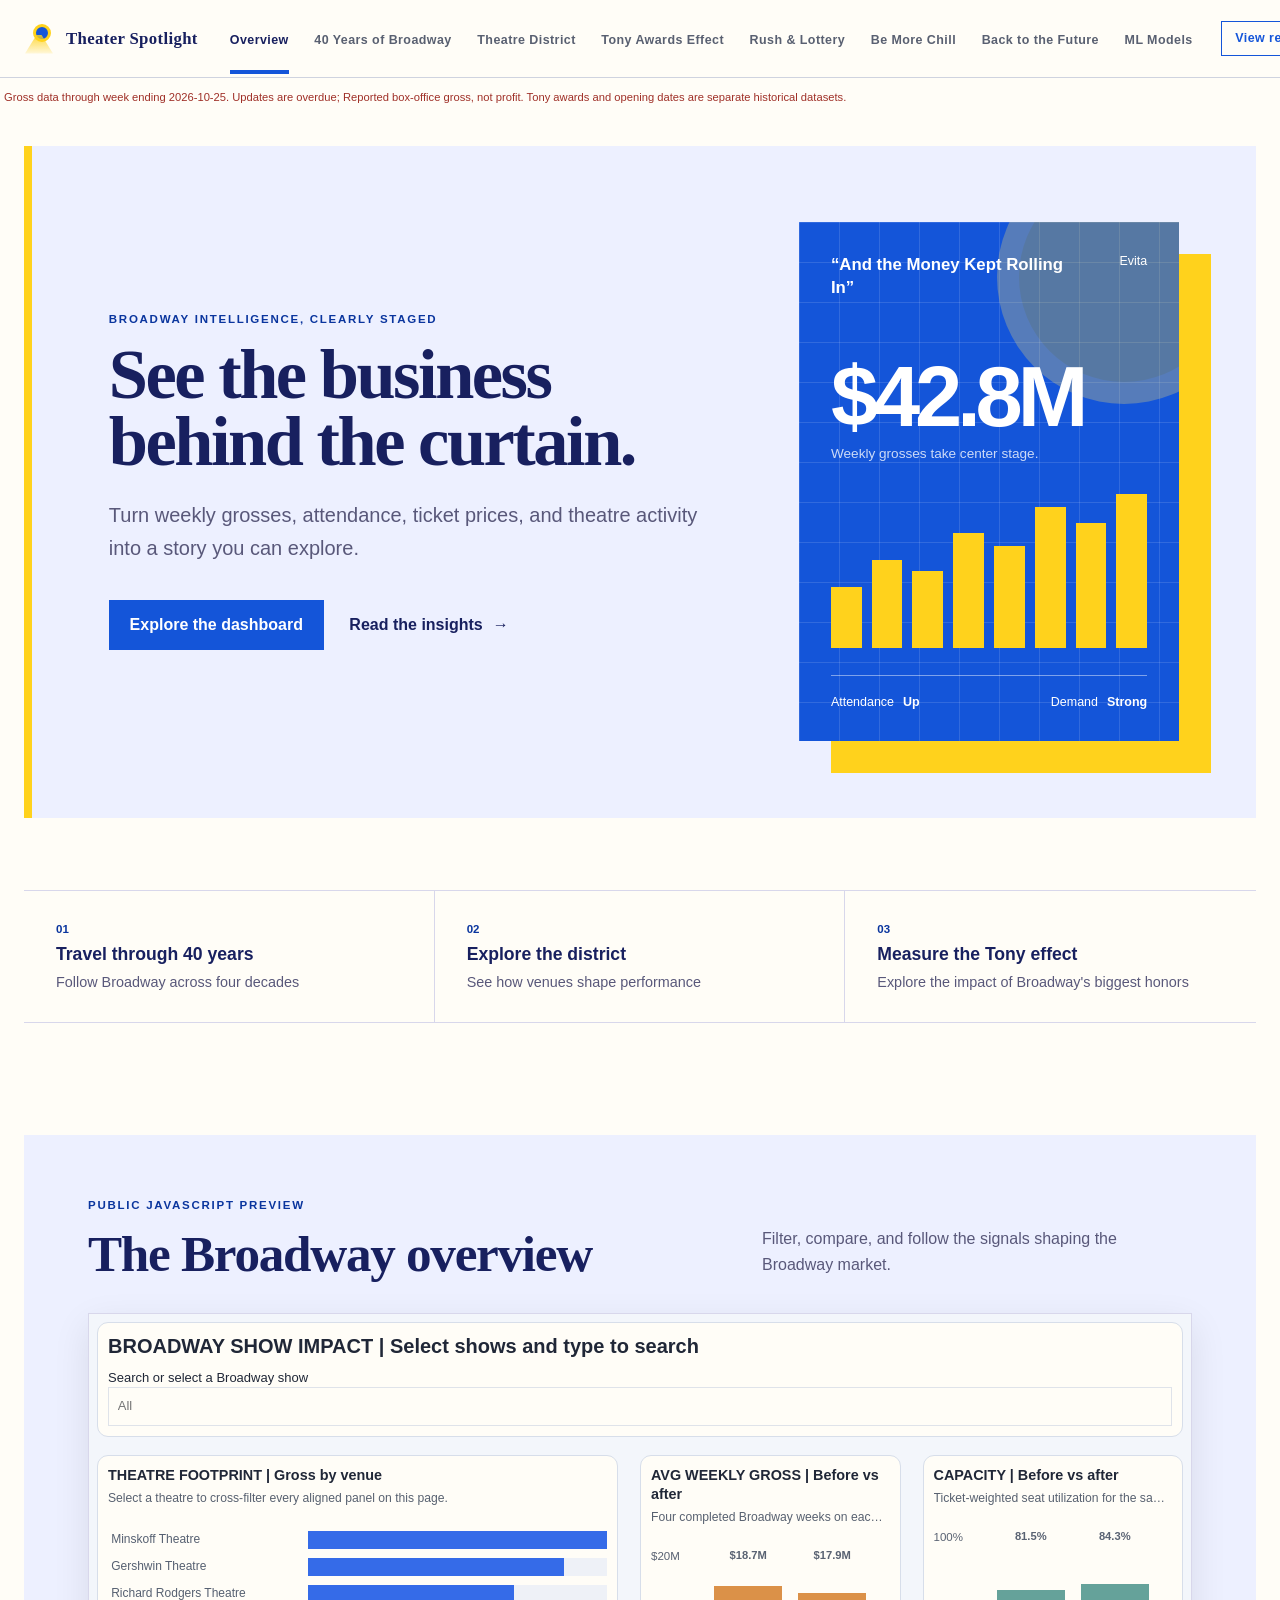
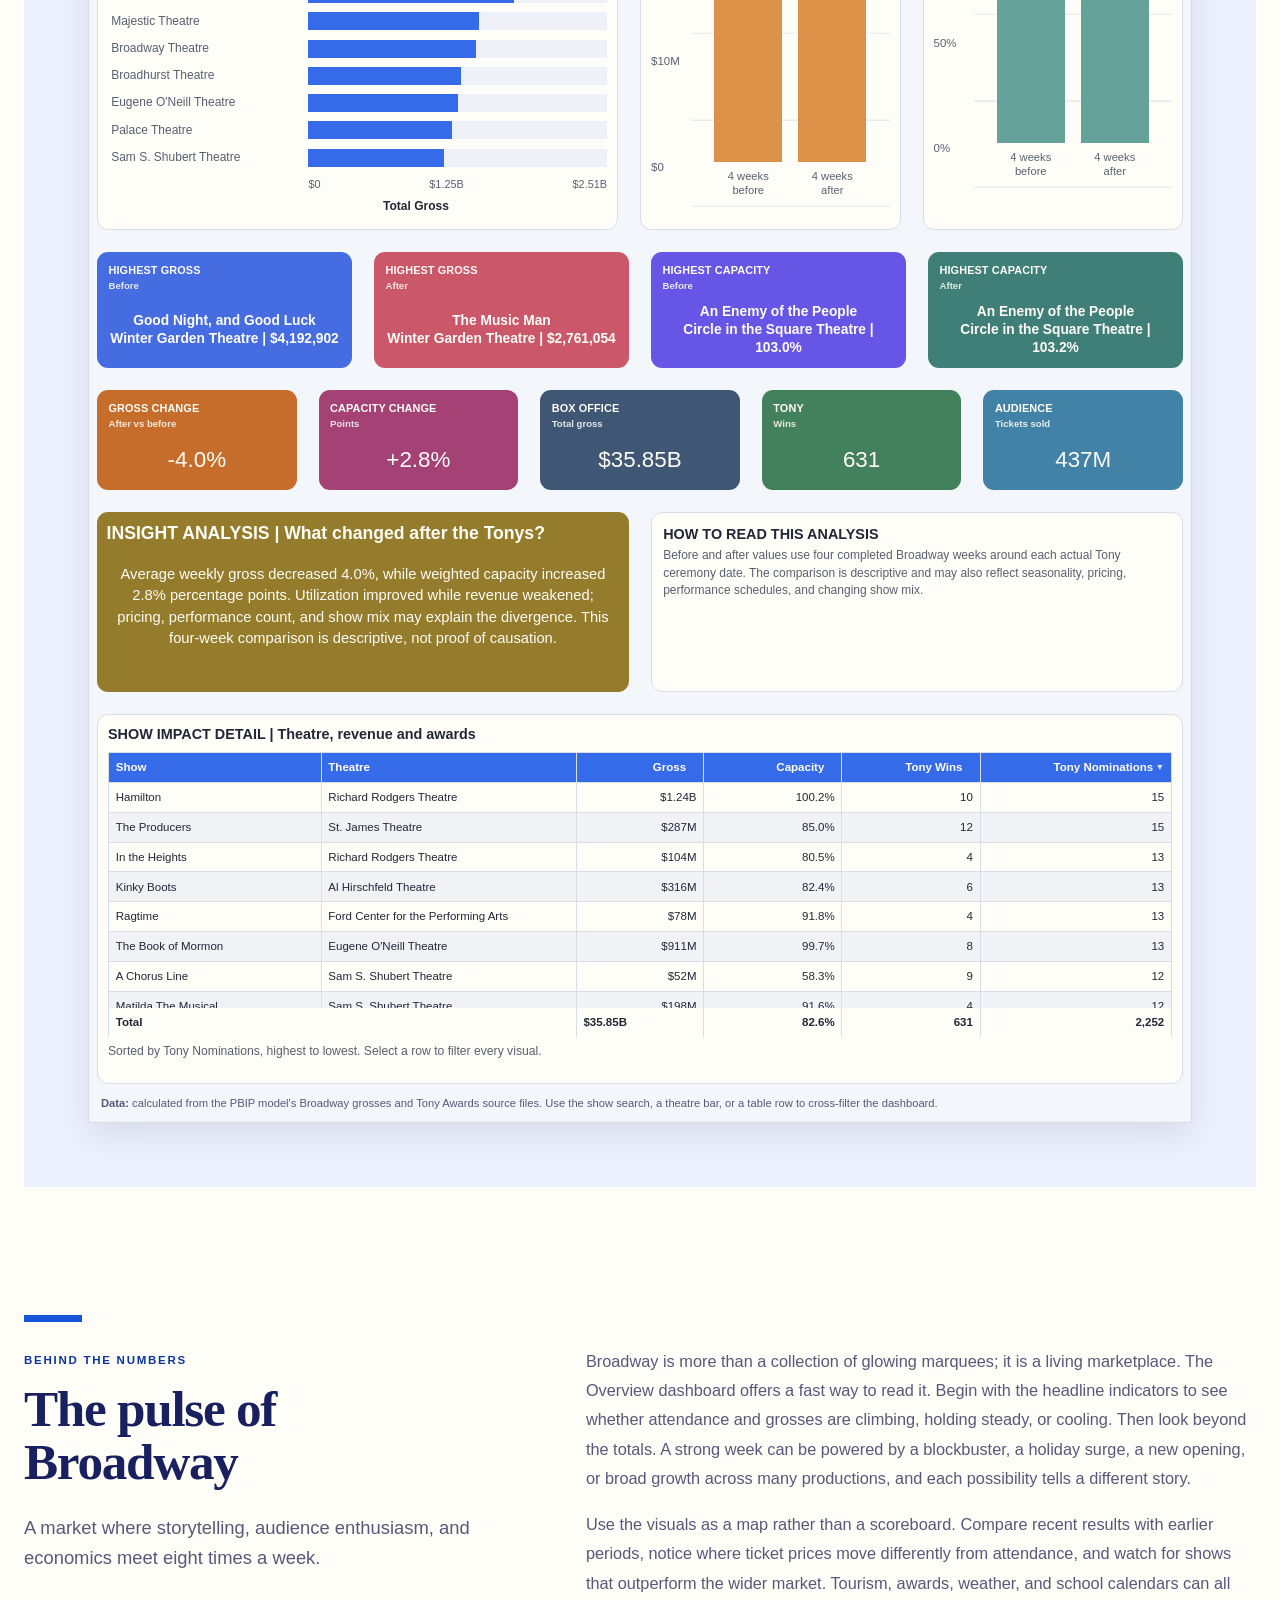
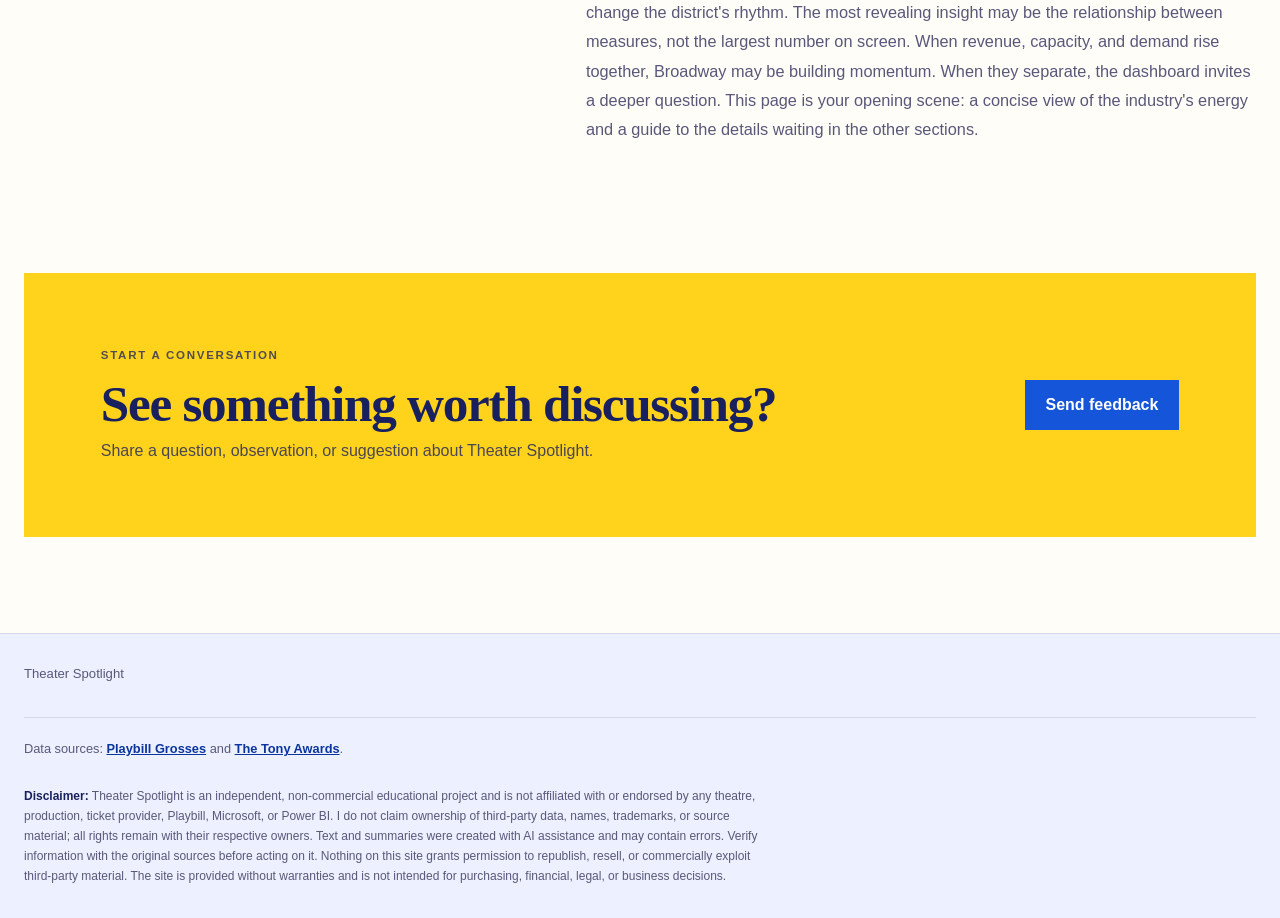
==== commit a89778f0: "add modelling -1" ====
--- a/index.html
+++ b/index.html
@@ -39,6 +39,7 @@
       <a href="rush.html">Rush & Lottery</a>
       <a href="game.html">Be More Chill</a>
       <a href="memories.html">Back to the Future</a>
+      <a href="models.html">ML Models</a>
       <a class="nav-cta" href="#dashboard">View report</a>
     </nav>
   </header>
--- a/styles.css
+++ b/styles.css
@@ -5827,6 +5827,10 @@
 
 .ticket-link:hover {
   text-decoration: underline;
+}
+
+.ticket-link + .ticket-link {
+  display: block;
 }
 
 .empty-state {
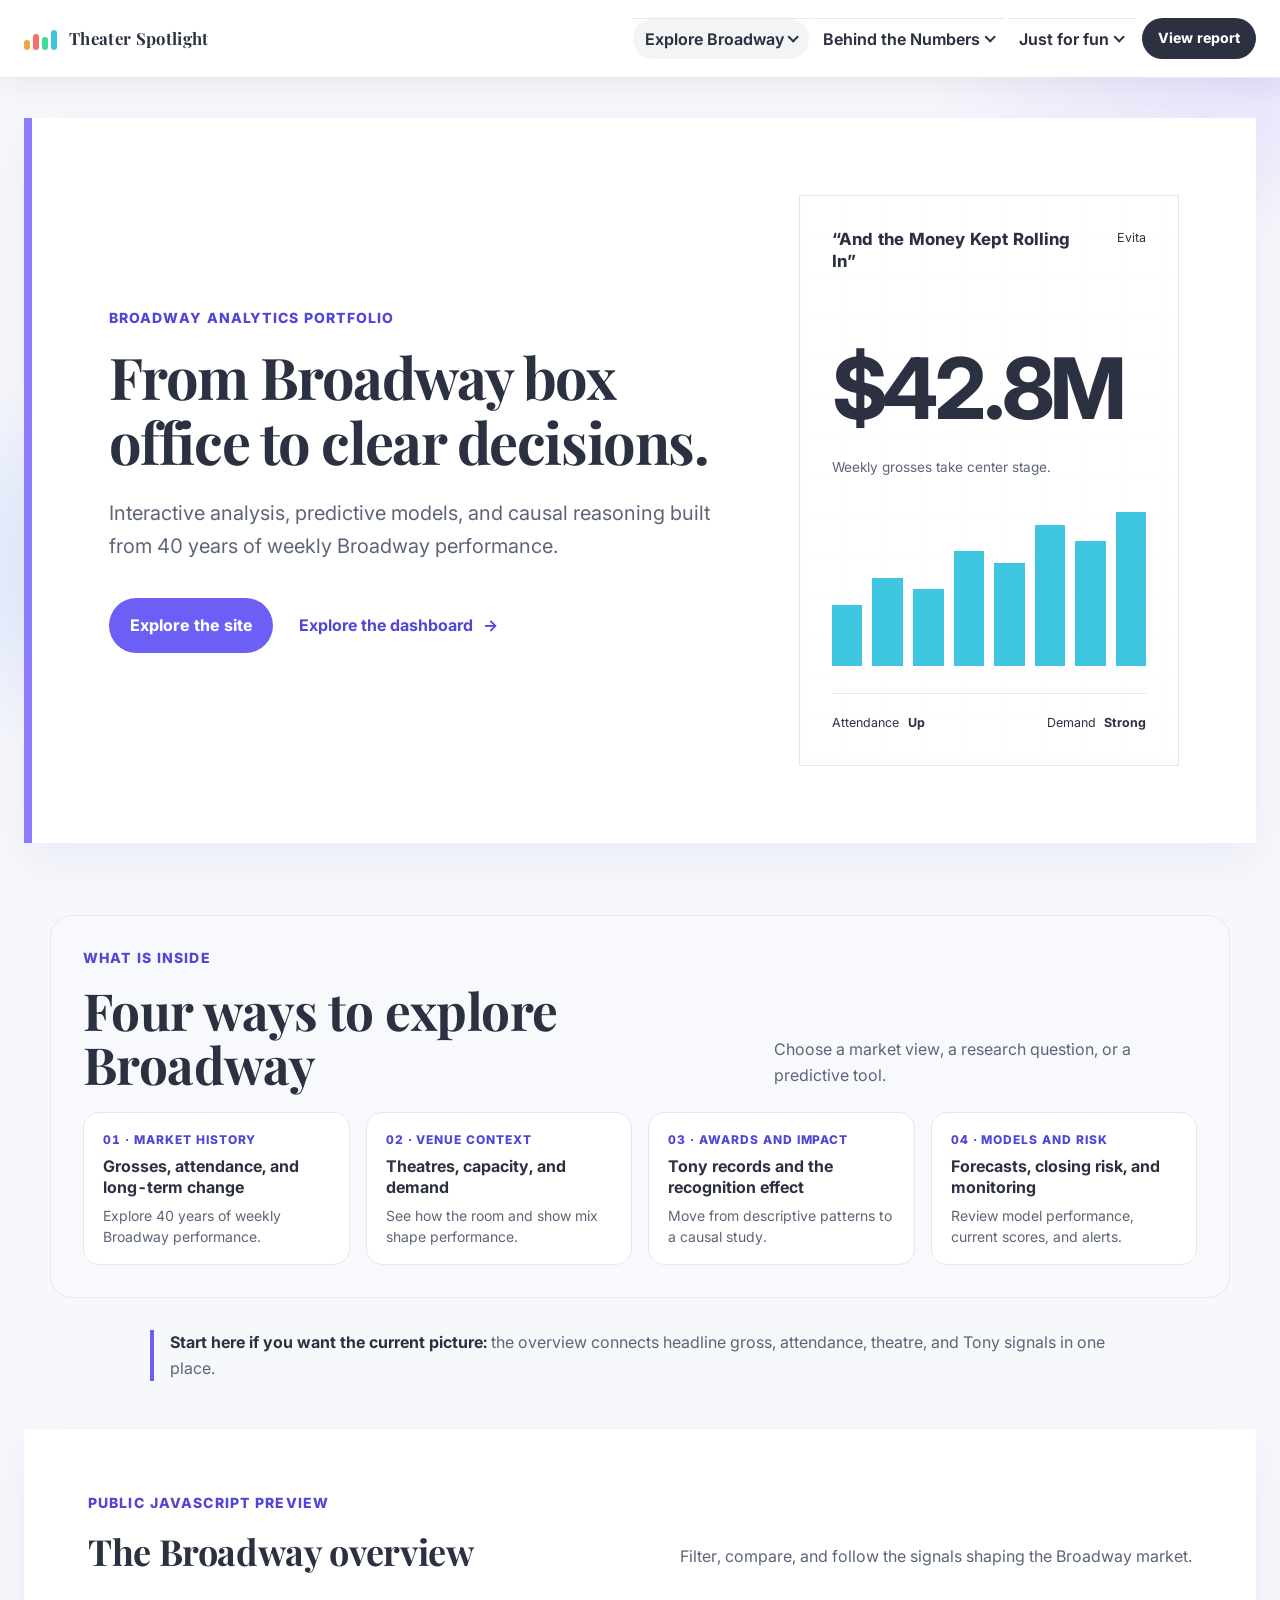
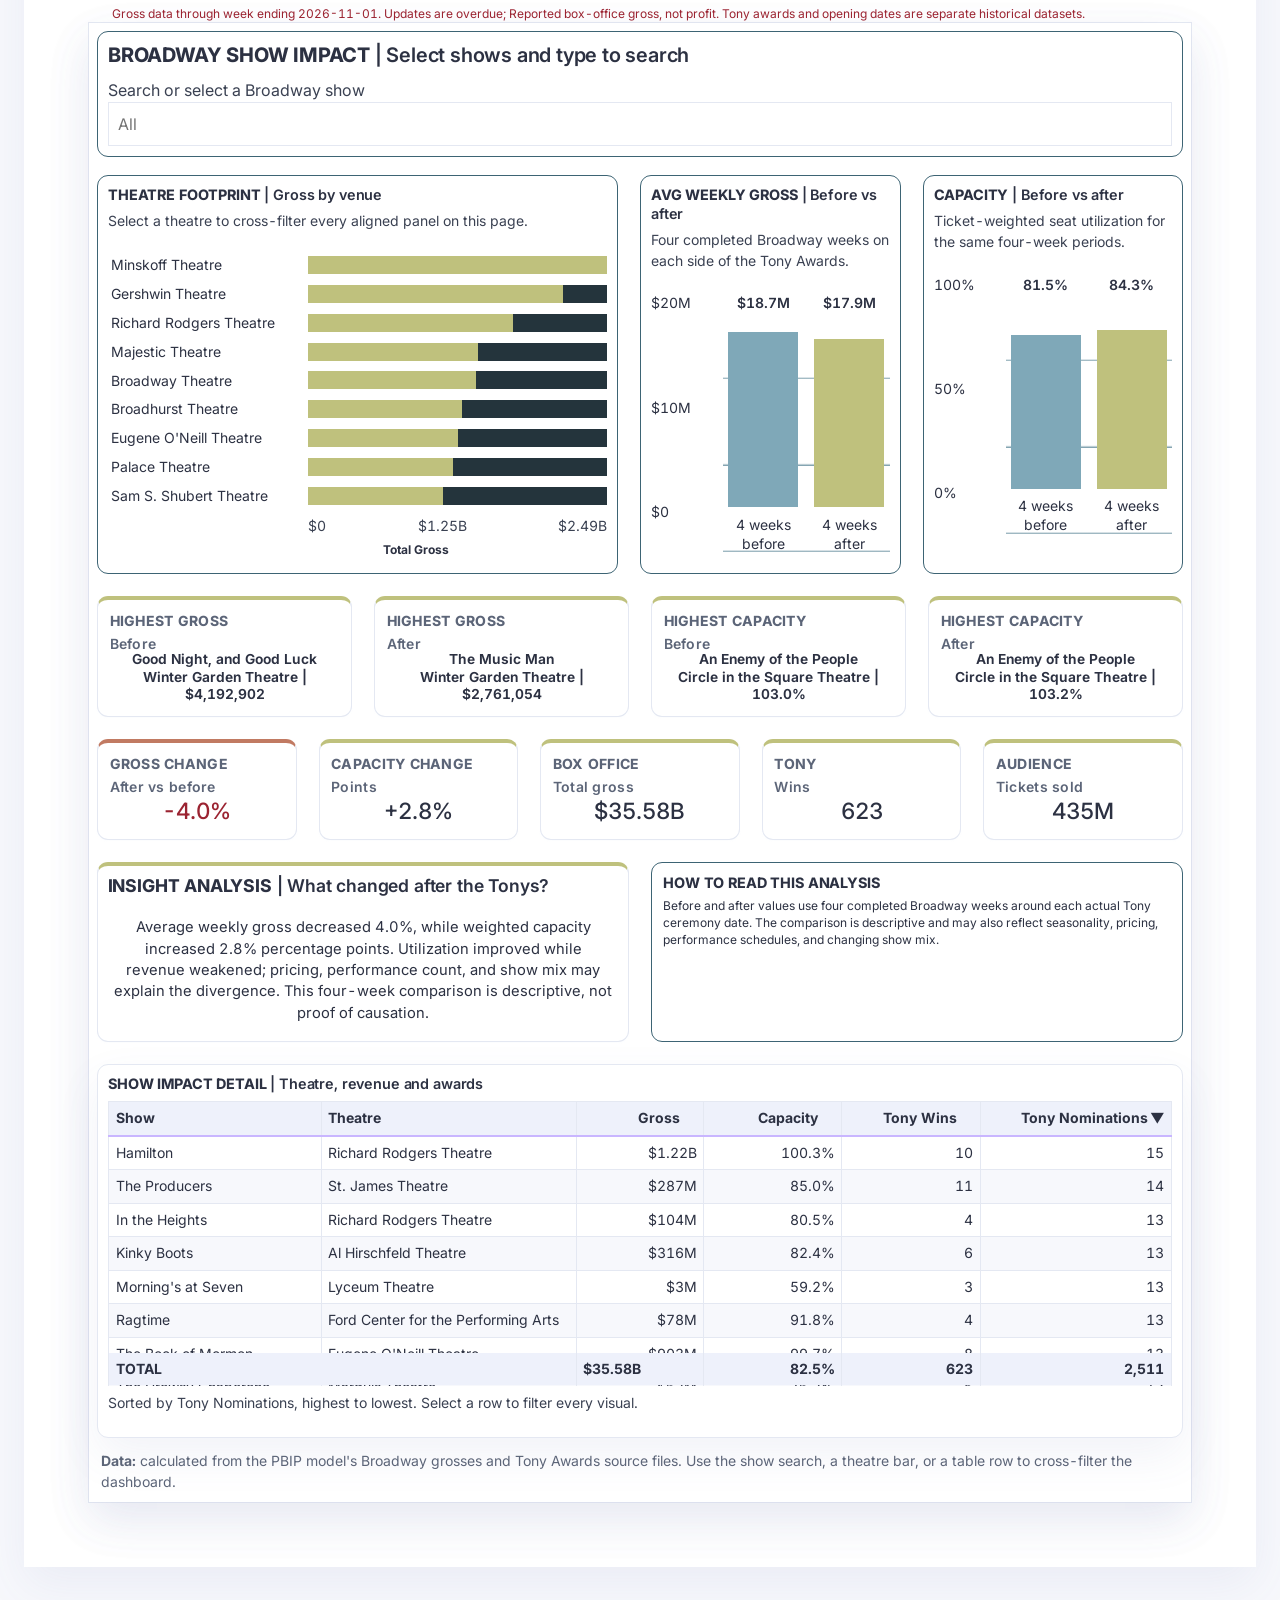
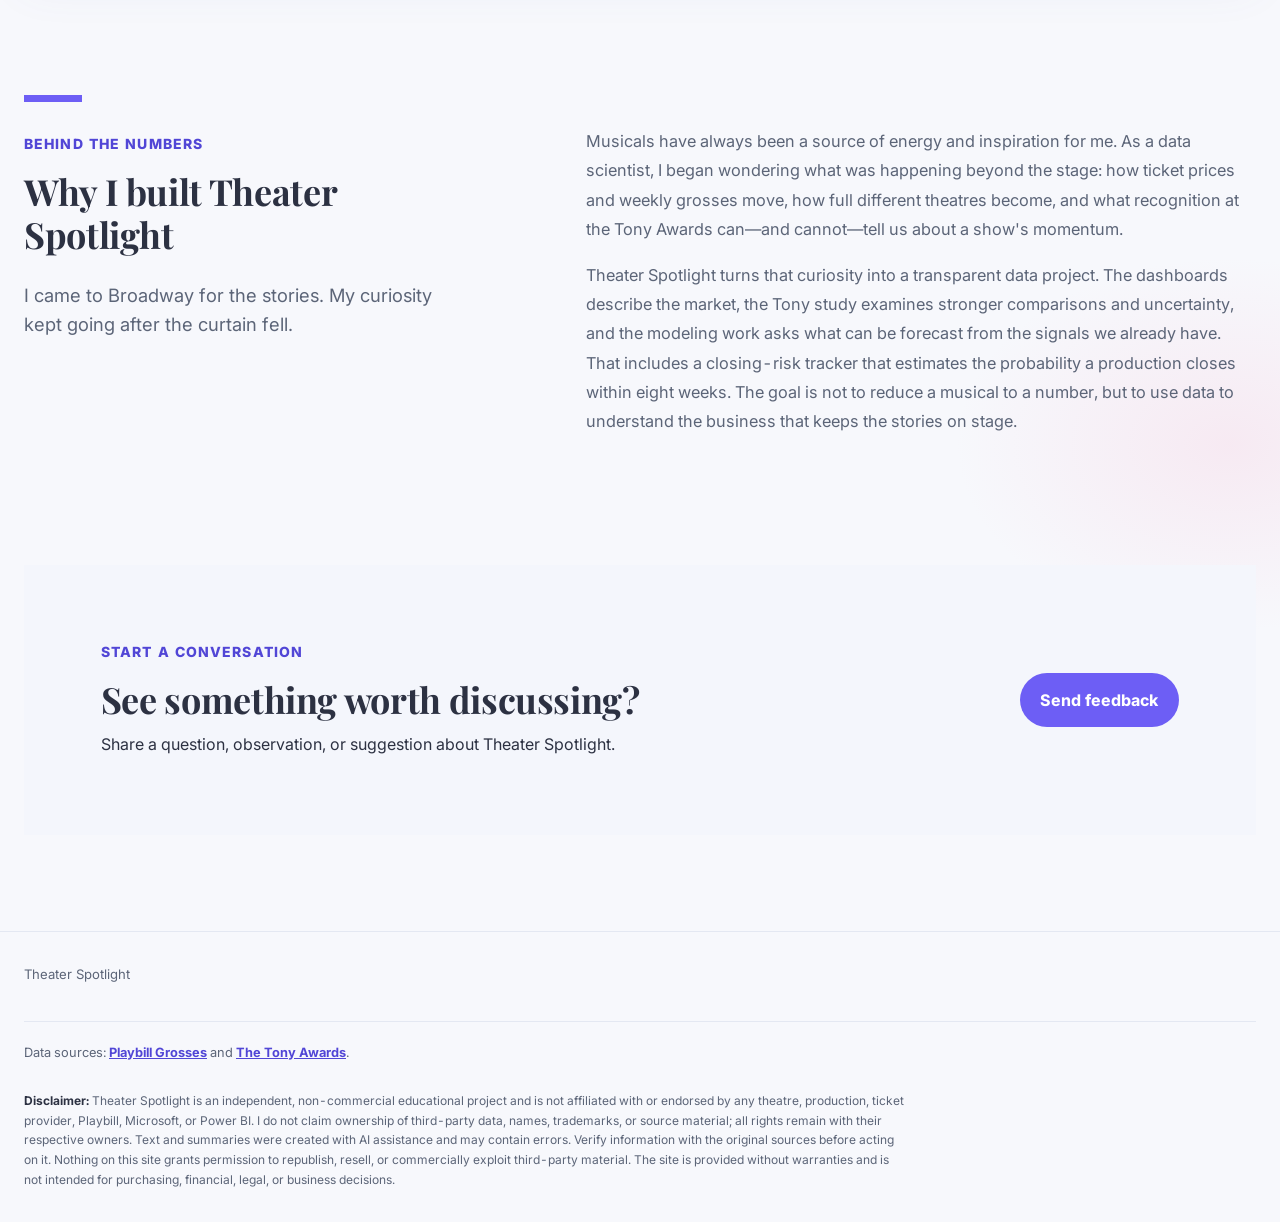
==== commit f7c348aa: "redesign + DS" ====
--- a/index.html
+++ b/index.html
@@ -5,7 +5,8 @@
   <meta name="viewport" content="width=device-width, initial-scale=1">
   <meta name="description" content="Theater Spotlight: interactive Broadway performance analytics.">
   <title>Overview | Theater Spotlight</title>
-  <link rel="stylesheet" href="styles.css?v=29">
+  <link rel="preconnect" href="https://fonts.googleapis.com"><link rel="preconnect" href="https://fonts.gstatic.com" crossorigin><link href="https://fonts.googleapis.com/css2?family=Playfair+Display:wght@600;700;800&family=Inter:wght@400;500;600;700;800&display=swap" rel="stylesheet">
+  <link rel="stylesheet" href="styles.css?v=119">
   <!-- Google tag (gtag.js) -->
   <script async src="https://www.googletagmanager.com/gtag/js?id=G-47RPC1XZKM"></script>
   <script>
@@ -21,6 +22,7 @@
       y=l.getElementsByTagName(r)[0];y.parentNode.insertBefore(t,y);
     })(window, document, "clarity", "script", "y83snmaz05");
   </script>
+  <script src="nav.js?v=3" defer></script>
 </head>
 <body class="theme-overview">
   <header class="site-header">
@@ -32,14 +34,36 @@
     </a>
 
     <nav class="navigation" aria-label="Main navigation">
-      <a class="active" href="index.html" aria-current="page">Overview</a>
-      <a href="history.html">40 Years of Broadway</a>
-      <a href="theatres.html">Theatre District</a>
-      <a href="tony-awards.html">Tony Awards Effect</a>
-      <a href="rush.html">Rush & Lottery</a>
-      <a href="game.html">Be More Chill</a>
-      <a href="memories.html">Back to the Future</a>
-      <a href="models.html">ML Models</a>
+      <button class="nav-toggle" type="button" aria-expanded="false" aria-controls="nav-menu">
+        <span class="nav-toggle-icon" aria-hidden="true"></span>
+        <span class="nav-toggle-label">Menu</span>
+      </button>
+            <ul class="nav-menu" id="nav-menu">
+        <li class="nav-group">
+          <button class="nav-link nav-trigger active" type="button" aria-expanded="false" aria-controls="nav-viz">Explore Broadway</button>
+          <ul class="nav-dropdown" id="nav-viz">
+            <li><a href="index.html" aria-current="page"><strong>Broadway at a Glance</strong><small>Current market snapshot</small></a></li>
+            <li><a href="history.html"><strong>Forty Years of Grosses</strong><small>Long-run Broadway performance</small></a></li>
+            <li><a href="theatres.html"><strong>Inside the Houses</strong><small>Venue scale, demand, and capacity</small></a></li>
+            <li><a href="tony-awards.html"><strong>Tony by the Numbers</strong><small>Winners, nominees, and box office</small></a></li>
+          </ul>
+        </li>
+        <li class="nav-group">
+          <button class="nav-link nav-trigger" type="button" aria-expanded="false" aria-controls="nav-study">Behind the Numbers</button>
+          <ul class="nav-dropdown" id="nav-study">
+            <li><a href="tony-study.html"><strong>The Tony Effect</strong><small>Causal effect of a win</small></a></li>
+            <li><a href="models.html"><strong>Forecasts &amp; Closing Risk</strong><small>Model performance, risk, and drift</small></a></li>
+          </ul>
+        </li>
+        <li class="nav-group">
+          <button class="nav-link nav-trigger" type="button" aria-expanded="false" aria-controls="nav-fun">Just for fun</button>
+          <ul class="nav-dropdown" id="nav-fun">
+            <li><a href="rush.html"><strong>Rush & lottery</strong><small>Discount tickets by show</small></a></li>
+            <li><a href="game.html"><strong>Be More Chill</strong><small>Guess the show from the clues</small></a></li>
+            <li><a href="memories.html"><strong>Back to the Future</strong><small>A personal Broadway timeline</small></a></li>
+          </ul>
+        </li>
+      </ul>
       <a class="nav-cta" href="#dashboard">View report</a>
     </nav>
   </header>
@@ -47,15 +71,15 @@
   <main>
     <section class="hero">
       <div class="hero-copy">
-        <p class="eyebrow">Broadway intelligence, clearly staged</p>
-        <h1>See the business behind the curtain.</h1>
+        <p class="eyebrow">Broadway analytics portfolio</p>
+        <h1>From Broadway box office to clear decisions.</h1>
         <p class="intro">
-          Turn weekly grosses, attendance, ticket prices, and theatre activity into a
-          story you can explore.
+          Interactive analysis, predictive models, and causal reasoning built from 40
+          years of weekly Broadway performance.
         </p>
         <div class="hero-actions">
-          <a class="primary-button" href="#dashboard">Explore the dashboard</a>
-          <a class="text-link" href="#insights">Read the insights <span aria-hidden="true">→</span></a>
+          <a class="primary-button" href="#site-contents">Explore the site</a>
+          <a class="text-link" href="#dashboard">Explore the dashboard <span aria-hidden="true">→</span></a>
         </div>
       </div>
       <div class="data-art" aria-label="Growing weekly grosses graphic inspired by Evita">
@@ -72,11 +96,41 @@
       </div>
     </section>
 
-    <section class="feature-strip" aria-label="What you can explore">
-      <a href="history.html"><span>01</span><strong>Travel through 40 years</strong><small>Follow Broadway across four decades</small></a>
-      <a href="theatres.html"><span>02</span><strong>Explore the district</strong><small>See how venues shape performance</small></a>
-      <a href="tony-awards.html"><span>03</span><strong>Measure the Tony effect</strong><small>Explore the impact of Broadway's biggest honors</small></a>
-    </section>
+    <section class="reader-guide" id="site-contents" aria-labelledby="reader-path-title">
+      <div class="section-heading">
+        <div>
+          <p class="section-label">What is inside</p>
+          <h2 id="reader-path-title">Four ways to explore Broadway</h2>
+        </div>
+        <p>Choose a market view, a research question, or a predictive tool.</p>
+      </div>
+      <div class="reader-guide-grid site-contents-grid">
+        <a href="history.html">
+          <span>01 · Market history</span>
+          <strong>Grosses, attendance, and long-term change</strong>
+          <small>Explore 40 years of weekly Broadway performance.</small>
+        </a>
+        <a href="theatres.html">
+          <span>02 · Venue context</span>
+          <strong>Theatres, capacity, and demand</strong>
+          <small>See how the room and show mix shape performance.</small>
+        </a>
+        <a href="tony-awards.html">
+          <span>03 · Awards and impact</span>
+          <strong>Tony records and the recognition effect</strong>
+          <small>Move from descriptive patterns to a causal study.</small>
+        </a>
+        <a href="models.html">
+          <span>04 · Models and risk</span>
+          <strong>Forecasts, closing risk, and monitoring</strong>
+          <small>Review model performance, current scores, and alerts.</small>
+        </a>
+      </div>
+    </section>
+
+    <div class="editorial-intro">
+      <p><strong>Start here if you want the current picture:</strong> the overview connects headline gross, attendance, theatre, and Tony signals in one place.</p>
+    </div>
 
     <section class="report-section" id="dashboard" aria-labelledby="report-title">
       <div class="section-heading">
@@ -86,6 +140,7 @@
         </div>
         <p>Filter, compare, and follow the signals shaping the Broadway market.</p>
       </div>
+      <p id="broadway-data-status" class="dashboard-note" role="status">Checking the latest reported Broadway week…</p>
 
       <div class="report-frame javascript-dashboard-frame">
         <div class="javascript-dashboard">
@@ -177,27 +232,23 @@
     <article class="story" id="insights" aria-labelledby="overview-story-title">
       <div class="story-heading">
         <p class="section-label">Behind the numbers</p>
-        <h2 id="overview-story-title">The pulse of Broadway</h2>
-        <p class="story-lead">A market where storytelling, audience enthusiasm, and economics meet eight times a week.</p>
+        <h2 id="overview-story-title">Why I built Theater Spotlight</h2>
+        <p class="story-lead">I came to Broadway for the stories. My curiosity kept going after the curtain fell.</p>
       </div>
       <div class="story-copy">
         <p>
-          Broadway is more than a collection of glowing marquees; it is a living marketplace.
-          The Overview dashboard offers a fast way to read it. Begin with the headline indicators
-          to see whether attendance and grosses are climbing, holding steady, or cooling. Then
-          look beyond the totals. A strong week can be powered by a blockbuster, a holiday surge,
-          a new opening, or broad growth across many productions, and each possibility tells a
-          different story.
+          Musicals have always been a source of energy and inspiration for me. As a data scientist,
+          I began wondering what was happening beyond the stage: how ticket prices and weekly grosses
+          move, how full different theatres become, and what recognition at the Tony Awards can—and
+          cannot—tell us about a show's momentum.
         </p>
         <p>
-          Use the visuals as a map rather than a scoreboard. Compare recent results with earlier
-          periods, notice where ticket prices move differently from attendance, and watch for
-          shows that outperform the wider market. Tourism, awards, weather, and school calendars
-          can all change the district's rhythm. The most revealing insight may be the relationship
-          between measures, not the largest number on screen. When revenue, capacity, and demand
-          rise together, Broadway may be building momentum. When they separate, the dashboard
-          invites a deeper question. This page is your opening scene: a concise view of the
-          industry's energy and a guide to the details waiting in the other sections.
+          Theater Spotlight turns that curiosity into a transparent data project. The dashboards
+          describe the market, the Tony study examines stronger comparisons and uncertainty, and the
+          modeling work asks what can be forecast from the signals we already have. That includes a
+          closing-risk tracker that estimates the probability a production closes within eight weeks.
+          The goal is not to reduce a musical to a number, but to use data to understand the business
+          that keeps the stories on stage.
         </p>
       </div>
     </article>
@@ -238,6 +289,6 @@
     </p>
   </footer>
   <script src="broadway-data.js"></script>
-  <script src="dashboard.js?v=4"></script>
+  <script src="dashboard.js?v=5"></script>
 </body>
 </html>
--- a/styles.css
+++ b/styles.css
@@ -1,8388 +1,10667 @@
-:root {
-  color-scheme: light;
-  --accent: #1455d9;
-  --accent-dark: #0a359e;
-  --accent-ink: #fff;
-  --secondary: #ffd21c;
-  --secondary-ink: #18205f;
-  --ink: #18205f;
-  --muted: #59587a;
-  --soft: #edf0ff;
-  --line: #d8d7eb;
-  --white: #fffdf7;
-  --max: 1240px;
-  --font-display: "Bodoni MT", "Bodoni 72", Didot, Georgia, serif;
-  --font-body: Aptos, "Segoe UI Variable", "Segoe UI", Arial, sans-serif;
-}
-
-/* Keep the Encore heading integrated with the light infographic. */
-body.theme-memories .memory-fun-facts .memory-facts-heading {
-  min-height: 0;
-  margin: 0 0 1rem;
-  padding: 0 0 1rem;
-  border: 0;
-  border-bottom: 1px solid #d8cdbd;
-  color: #17283a;
-  background: transparent;
-}
-
-body.theme-memories .memory-fun-facts .memory-facts-heading h2 {
-  color: #17283a;
-}
-
-body.theme-memories .memory-fun-facts .memory-facts-heading .section-label {
-  color: #b24e38;
-}
-
-body.theme-memories .memory-fun-facts .memory-facts-intro {
-  color: #697278;
-}
-
-body.theme-memories {
-/* Encore Report: refined editorial dashboard */
-.memory-fun-facts {
-  isolation: isolate;
-  overflow: hidden;
-  margin-bottom: 5.5rem;
-  padding: clamp(1.5rem, 4vw, 3.25rem);
-  border: 1px solid rgba(228, 194, 120, .24);
-  border-top: 1px solid rgba(255, 240, 202, .5);
-  border-radius: 28px;
-  color: #f8f3e8;
-  background:
-    radial-gradient(circle at 82% 8%, rgba(209, 165, 82, .18), transparent 28%),
-    radial-gradient(circle at 6% 92%, rgba(62, 111, 137, .2), transparent 32%),
-    linear-gradient(145deg, #0c1825 0%, #142a3b 55%, #0d1d2b 100%);
-  box-shadow: 0 28px 65px rgba(13, 29, 43, .24);
-}
-
-.memory-fun-facts::before {
-  position: absolute;
-  z-index: -1;
-  inset: 0;
-  background:
-    linear-gradient(90deg, rgba(255,255,255,.025) 1px, transparent 1px),
-    linear-gradient(rgba(255,255,255,.025) 1px, transparent 1px);
-  background-size: 42px 42px;
-  mask-image: linear-gradient(to bottom, #000, transparent 78%);
-  content: "";
-  pointer-events: none;
-}
-
-.memory-fun-facts::after {
-  position: absolute;
-  z-index: -1;
-  top: -110px;
-  right: -90px;
-  width: 310px;
-  height: 310px;
-  border: 1px solid rgba(228, 194, 120, .16);
-  border-radius: 50%;
-  background: transparent;
-  box-shadow:
-    0 0 0 42px rgba(228, 194, 120, .025),
-    0 0 0 84px rgba(228, 194, 120, .015);
-  opacity: 1;
-  content: "";
-}
-
-.memory-facts-heading {
-  display: grid;
-  grid-template-columns: minmax(0, 1.2fr) minmax(280px, .8fr);
-  align-items: end;
-  gap: 1.5rem 3rem;
-  margin: 0 0 2.25rem;
-  padding: 0 0 1.75rem;
-  border-bottom: 1px solid rgba(228, 194, 120, .22);
-}
-
-.memory-facts-heading .section-label {
-  margin: 0 0 .55rem;
-  color: #dcb66b;
-  font-size: .67rem;
-  letter-spacing: .22em;
-}
-
-.memory-facts-heading h2 {
-  margin: 0;
-  color: #fffaf0;
-  font-size: clamp(2.4rem, 5vw, 4.25rem);
-  font-weight: 650;
-  letter-spacing: -.045em;
-  line-height: .95;
-}
-
-.memory-facts-intro {
-  grid-column: 2;
-  grid-row: 1 / span 2;
-  max-width: 390px;
-  margin: 0;
-  justify-self: end;
-  color: rgba(238, 240, 239, .66);
-  font-size: .94rem;
-  line-height: 1.65;
-}
-
-.memory-facts-infographic {
-  display: grid;
-  grid-template-columns: repeat(12, minmax(0, 1fr));
-  grid-template-rows: repeat(2, minmax(138px, auto)) minmax(130px, auto);
-  gap: .8rem;
-  margin: 0;
-  counter-reset: none;
-}
-
-.memory-facts-infographic::before {
-  display: none;
-}
-
-.memory-fact,
-.fact-cities,
-.fact-city,
-.fact-show,
-.fact-year,
-.fact-rating,
-.fact-loved,
-.fact-theatre,
-.fact-month,
-.fact-strength {
-  --fact-accent: #dcb66b;
-  position: relative;
-  display: grid;
-  grid-template-columns: 42px minmax(0, 1fr);
-  grid-template-rows: auto auto auto;
-  min-width: 0;
-  min-height: 130px;
-  padding: 1.15rem;
-  overflow: hidden;
-  border: 1px solid rgba(255,255,255,.1);
-  border-radius: 16px;
-  color: #f8f3e8;
-  background: linear-gradient(145deg, rgba(255,255,255,.075), rgba(255,255,255,.025));
-  box-shadow: inset 0 1px 0 rgba(255,255,255,.05);
-  clip-path: none;
-  text-align: left;
-  transform: none;
-  place-items: initial;
-  column-gap: .8rem;
-  transition: border-color .2s ease, background .2s ease, transform .2s ease;
-}
-
-.memory-fact:hover {
-  border-color: rgba(220, 182, 107, .42);
-  background: linear-gradient(145deg, rgba(255,255,255,.105), rgba(255,255,255,.04));
-  transform: translateY(-2px);
-}
-
-.memory-fact::after {
-  position: absolute;
-  top: 0;
-  right: 1.15rem;
-  left: 1.15rem;
-  height: 1px;
-  background: linear-gradient(90deg, transparent, rgba(220, 182, 107, .65), transparent);
-  content: "";
-}
-
-.fact-cities {
-  grid-column: 1 / 5;
-  grid-row: 1 / 3;
-  grid-template-columns: 1fr;
-  grid-template-rows: auto auto auto auto;
-  align-content: center;
-  justify-items: start;
-  padding: clamp(1.5rem, 3vw, 2.25rem);
-  border-color: rgba(220, 182, 107, .3);
-  border-radius: 18px;
-  background:
-    radial-gradient(circle at 85% 18%, rgba(220, 182, 107, .18), transparent 35%),
-    linear-gradient(145deg, rgba(220, 182, 107, .11), rgba(255,255,255,.025));
-  box-shadow: inset 0 1px 0 rgba(255,255,255,.08);
-  text-align: left;
-}
-
-.fact-city { grid-column: 5 / 10; grid-row: 1; }
-.fact-show { grid-column: 10 / 13; grid-row: 1; }
-.fact-year { grid-column: 5 / 8; grid-row: 2; }
-.fact-rating { grid-column: 8 / 11; grid-row: 2; }
-.fact-loved { grid-column: 11 / 13; grid-row: 2; }
-.fact-theatre { grid-column: 1 / 5; grid-row: 3; }
-.fact-month { grid-column: 5 / 9; grid-row: 3; }
-.fact-strength { grid-column: 9 / 13; grid-row: 3; }
-
-.memory-fact > .fact-icon,
-.fact-cities > .fact-icon,
-.fact-city > .fact-icon,
-.fact-show > .fact-icon,
-.fact-year > .fact-icon,
-.fact-rating > .fact-icon,
-.fact-loved > .fact-icon,
-.fact-theatre > .fact-icon,
-.fact-month > .fact-icon,
-.fact-strength > .fact-icon {
-  position: static;
-  grid-column: 1;
-  grid-row: 1 / span 3;
-  width: 2.4rem;
-  height: 2.4rem;
-  margin: 0;
-  align-self: center;
-  justify-self: start;
-  border: 1px solid rgba(220, 182, 107, .35);
-  border-radius: 10px;
-  color: #e4c278;
-  background: rgba(220, 182, 107, .07);
-  transform: none;
-}
-
-.fact-cities > .fact-icon {
-  grid-column: 1;
-  grid-row: 1;
-  width: 2.8rem;
-  height: 2.8rem;
-  margin-bottom: 1.25rem;
-  justify-self: start;
-}
-
-.memory-fact > span:not(.fact-icon),
-.fact-cities > span:not(.fact-icon) {
-  grid-column: 2;
-  grid-row: 1;
-  align-self: end;
-  justify-self: stretch;
-  color: rgba(229, 231, 229, .54);
-  font-size: .62rem;
-  font-weight: 700;
-  letter-spacing: .14em;
-  text-transform: uppercase;
-}
-
-.memory-fact > strong,
-.fact-show > strong,
-.fact-loved > strong {
-  grid-column: 2;
-  grid-row: 2;
-  margin: .32rem 0 0;
-  justify-self: stretch;
-  color: #fffaf0;
-  font: 650 clamp(1.08rem, 1.8vw, 1.45rem)/1.15 var(--font-display);
-  letter-spacing: -.02em;
-}
-
-.memory-fact > small,
-.fact-rating-line {
-  grid-column: 2;
-  grid-row: 3;
-  margin-top: .48rem;
-  justify-self: stretch;
-  color: rgba(229, 231, 229, .46);
-  font-size: .64rem;
-  line-height: 1.4;
-}
-
-.fact-cities > strong {
-  grid-column: 1;
-  grid-row: 2;
-  margin: 0;
-  justify-self: start;
-  color: #f2ce80;
-  font: 600 clamp(4.5rem, 9vw, 7.5rem)/.82 var(--font-display);
-  letter-spacing: -.07em;
-}
-
-.fact-cities > span:not(.fact-icon) {
-  grid-column: 1;
-  grid-row: 3;
-  margin-top: 1.15rem;
-  justify-self: start;
-  color: rgba(255,250,240,.82);
-  font-size: .72rem;
-}
-
-.fact-cities > small {
-  grid-column: 1;
-  grid-row: 4;
-  margin-top: .45rem;
-  justify-self: start;
-  color: rgba(229,231,229,.46);
-}
-
-.fact-rating-line {
-  display: flex;
-  gap: .25rem;
-}
-
-.fact-rating-line i {
-  width: 18px;
-  height: 3px;
-  border-radius: 999px;
-  background: #dcb66b;
-}
-
-.fact-rating-line i:last-child {
-  background: rgba(220, 182, 107, .2);
-}
-
-@media (max-width: 900px) {
-  .memory-facts-heading {
-    grid-template-columns: 1fr;
-    gap: 1rem;
-  }
-
-  .memory-facts-intro {
-    grid-column: 1;
-    grid-row: auto;
-    max-width: 560px;
-    margin: 0;
-    justify-self: start;
-  }
-
-  .memory-facts-infographic {
-    grid-template-columns: repeat(2, minmax(0, 1fr));
-    grid-template-rows: none;
-  }
-
-  .fact-cities {
-    grid-column: 1 / -1;
-    grid-row: auto;
-    grid-template-columns: auto minmax(0, 1fr);
-    grid-template-rows: auto auto auto;
-    min-height: 190px;
-    align-content: center;
-    column-gap: 1.5rem;
-  }
-
-  .fact-cities > .fact-icon {
-    grid-column: 1;
-    grid-row: 1 / span 3;
-    margin: 0;
-    align-self: center;
-  }
-
-  .fact-cities > strong {
-    grid-column: 2;
-    grid-row: 1;
-  }
-
-  .fact-cities > span:not(.fact-icon) {
-    grid-column: 2;
-    grid-row: 2;
-    margin-top: .85rem;
-  }
-
-  .fact-cities > small {
-    grid-column: 2;
-    grid-row: 3;
-  }
-
-  .fact-city,
-  .fact-show,
-  .fact-year,
-  .fact-rating,
-  .fact-loved,
-  .fact-theatre,
-  .fact-month,
-  .fact-strength {
-    grid-column: auto;
-    grid-row: auto;
-  }
-}
-
-@media (max-width: 640px) {
-  .memory-fun-facts {
-    padding: 1.25rem;
-    border-radius: 20px;
-  }
-
-  .memory-facts-heading {
-    margin: 0 0 1.25rem;
-    padding: 0 0 1.25rem;
-  }
-
-  .memory-facts-infographic {
-    grid-template-columns: 1fr;
-  }
-
-  .fact-cities,
-  .fact-city,
-  .fact-show,
-  .fact-year,
-  .fact-rating,
-  .fact-loved,
-  .fact-theatre,
-  .fact-month,
-  .fact-strength {
-    grid-column: 1;
-    grid-row: auto;
-  }
-
-  .fact-cities {
-    min-height: 170px;
-  }
-}
-
-/* Encore Report v2: compact, warm editorial treatment */
-.memory-fun-facts {
-  margin-bottom: 4.5rem;
-  border: 1px solid #d9cebc;
-  border-radius: 22px;
-  color: #17283a;
-  background: #f4efe5;
-  box-shadow: 0 20px 50px rgba(32, 42, 52, .1);
-}
-
-.memory-fun-facts::before {
-  background:
-    linear-gradient(90deg, rgba(23, 40, 58, .025) 1px, transparent 1px),
-    linear-gradient(rgba(23, 40, 58, .025) 1px, transparent 1px);
-  background-size: 32px 32px;
-  mask-image: linear-gradient(#000, transparent 74%);
-}
-
-.memory-fun-facts::after {
-  display: none;
-}
-
-.memory-facts-heading {
-  border-bottom-color: #d9cebc;
-}
-
-.memory-facts-heading .section-label {
-  color: #a44832;
-}
-
-.memory-facts-heading h2 {
-  color: #17283a;
-}
-
-.memory-facts-intro {
-  color: #68717a;
-}
-
-.memory-fact,
-.fact-city,
-.fact-show,
-.fact-year,
-.fact-rating,
-.fact-loved,
-.fact-theatre,
-.fact-month,
-.fact-strength {
-  border-color: #ded5c7;
-  color: #17283a;
-  background: rgba(255, 253, 248, .78);
-  box-shadow: 0 7px 18px rgba(35, 43, 50, .055);
-}
-
-.memory-fact:hover {
-  border-color: #b9a98f;
-  background: #fffdf8;
-}
-
-.memory-fact::after {
-  background: linear-gradient(90deg, transparent, rgba(164, 72, 50, .28), transparent);
-}
-
-.memory-fact > .fact-icon,
-.fact-city > .fact-icon,
-.fact-show > .fact-icon,
-.fact-year > .fact-icon,
-.fact-rating > .fact-icon,
-.fact-loved > .fact-icon,
-.fact-theatre > .fact-icon,
-.fact-month > .fact-icon,
-.fact-strength > .fact-icon {
-  border-color: rgba(164, 72, 50, .2);
-  color: #a44832;
-  background: #f5e9df;
-}
-
-.memory-fact > span:not(.fact-icon) {
-  color: #767a7c;
-}
-
-.memory-fact > strong,
-.fact-show > strong,
-.fact-loved > strong {
-  color: #17283a;
-}
-
-.memory-fact > small {
-  color: #878783;
-}
-
-.fact-cities {
-  border: 0;
-  color: #fffaf0;
-  background:
-    radial-gradient(circle at 88% 15%, rgba(225, 190, 117, .22), transparent 30%),
-    linear-gradient(145deg, #182b3d, #243f54);
-  box-shadow: 0 12px 24px rgba(23, 40, 58, .16);
-}
-
-.fact-cities > .fact-icon {
-  border-color: rgba(225, 190, 117, .4);
-  color: #e1be75;
-  background: rgba(225, 190, 117, .08);
-}
-
-.fact-cities > strong {
-  color: #e8c77f;
-}
-
-.fact-cities > span:not(.fact-icon) {
-  color: #fffaf0;
-}
-
-.fact-cities > small {
-  color: rgba(255, 250, 240, .56);
-}
-
-.fact-rating-line i {
-  background: #a44832;
-}
-
-.fact-rating-line i:last-child {
-  background: rgba(164, 72, 50, .15);
-}
-
-@media (max-width: 640px) {
-  .memory-fun-facts {
-    width: min(calc(100% - 24px), var(--max));
-    margin-top: -1.5rem;
-    margin-bottom: 3.5rem;
-    padding: 1rem;
-    border-radius: 18px;
-  }
-
-  .memory-facts-heading {
-    gap: .7rem;
-    margin-bottom: .9rem;
-    padding: .25rem .15rem 1rem;
-  }
-
-  .memory-facts-heading .section-label {
-    margin-bottom: .25rem;
-    font-size: .58rem;
-  }
-
-  .memory-facts-heading h2 {
-    font-size: 2.15rem;
-    line-height: 1;
-  }
-
-  .memory-facts-intro {
-    font-size: .78rem;
-    line-height: 1.45;
-  }
-
-  .memory-facts-infographic {
-    grid-template-columns: repeat(2, minmax(0, 1fr));
-    gap: .55rem;
-  }
-
-  .fact-cities {
-    grid-column: 1 / -1;
-    grid-template-columns: 44px minmax(0, 1fr);
-    grid-template-rows: auto auto;
-    min-height: 118px;
-    padding: 1rem 1.15rem;
-    column-gap: .85rem;
-  }
-
-  .fact-cities > .fact-icon {
-    grid-column: 1;
-    grid-row: 1 / span 2;
-    width: 2.5rem;
-    height: 2.5rem;
-  }
-
-  .fact-cities > strong {
-    grid-column: 2;
-    grid-row: 1;
-    align-self: end;
-    font-size: 3.3rem;
-    line-height: .8;
-  }
-
-  .fact-cities > span:not(.fact-icon) {
-    grid-column: 2;
-    grid-row: 2;
-    margin-top: .65rem;
-    align-self: start;
-  }
-
-  .fact-cities > small {
-    display: none;
-  }
-
-  .fact-city,
-  .fact-show,
-  .fact-year,
-  .fact-rating,
-  .fact-loved,
-  .fact-theatre,
-  .fact-month,
-  .fact-strength {
-    grid-column: auto;
-    grid-row: auto;
-    grid-template-columns: 30px minmax(0, 1fr);
-    min-height: 104px;
-    padding: .75rem;
-    column-gap: .5rem;
-  }
-
-  .memory-fact > .fact-icon {
-    width: 1.75rem;
-    height: 1.75rem;
-    border-radius: 8px;
-  }
-
-  .memory-fact > .fact-icon svg {
-    width: .95rem;
-    height: .95rem;
-  }
-
-  .memory-fact > span:not(.fact-icon) {
-    font-size: .5rem;
-    letter-spacing: .08em;
-  }
-
-  .memory-fact > strong,
-  .fact-show > strong,
-  .fact-loved > strong {
-    margin-top: .2rem;
-    font-size: clamp(.86rem, 3.6vw, 1.05rem);
-    line-height: 1.08;
-  }
-
-  .memory-fact > small {
-    display: none;
-  }
-
-  .fact-rating-line {
-    margin-top: .4rem;
-    gap: .18rem;
-  }
-
-  .fact-rating-line i {
-    width: 10px;
-  }
-}
-
-.encore-infographic {
-  --average-rating: 0%;
-  display: grid;
-  grid-template-columns: repeat(12, minmax(0, 1fr));
-  gap: .8rem;
-}
-
-.encore-panel {
-  position: relative;
-  min-width: 0;
-  padding: 1.4rem;
-  overflow: hidden;
-  border: 1px solid #d8cebe;
-  border-radius: 15px;
-  background: rgba(255, 253, 248, .82);
-}
-
-.encore-panel-heading {
-  display: flex;
-  align-items: center;
-  gap: .75rem;
-  margin-bottom: 1.4rem;
-}
-
-.encore-panel-heading > span {
-  display: grid;
-  flex: 0 0 auto;
-  width: 2rem;
-  height: 2rem;
-  border: 1px solid #b6a88f;
-  border-radius: 50%;
-  place-items: center;
-  color: #a44832;
-  font-size: .58rem;
-  font-weight: 800;
-  letter-spacing: .08em;
-}
-
-.encore-panel-heading h3 {
-  margin: 0;
-  color: #17283a;
-  font: 650 1.25rem/1 var(--font-display);
-}
-
-.encore-panel-heading p {
-  margin: .22rem 0 0;
-  color: #7c7b76;
-  font-size: .66rem;
-}
-
-.encore-footprint {
-  grid-column: 1 / 6;
-  grid-row: 1 / 3;
-  display: grid;
-  grid-template-columns: .8fr 1.2fr;
-  align-content: start;
-  gap: 1rem 1.5rem;
-}
-
-.encore-footprint .encore-panel-heading {
-  grid-column: 1 / -1;
-}
-
-.encore-city-total {
-  display: grid;
-  align-content: center;
-  min-height: 190px;
-  padding: 1.2rem;
-  border-radius: 13px;
-  color: #fffaf0;
-  background:
-    radial-gradient(circle at 85% 15%, rgba(232, 199, 127, .24), transparent 32%),
-    #20384b;
-}
-
-.encore-globe {
-  color: #e8c77f;
-}
-
-.encore-globe svg,
-.encore-ticket-icon svg {
-  width: 1.5rem;
-  height: 1.5rem;
-  fill: none;
-  stroke: currentColor;
-  stroke-width: 1.6;
-  stroke-linecap: round;
-  stroke-linejoin: round;
-}
-
-.encore-city-total strong {
-  margin-top: .65rem;
-  color: #e8c77f;
-  font: 600 clamp(3.8rem, 7vw, 5.6rem)/.8 var(--font-display);
-  letter-spacing: -.06em;
-}
-
-.encore-city-total > span:last-child {
-  margin-top: .8rem;
-  color: rgba(255,250,240,.7);
-  font-size: .62rem;
-  font-weight: 750;
-  letter-spacing: .12em;
-  text-transform: uppercase;
-}
-
-.encore-data-list {
-  display: grid;
-  align-content: stretch;
-  margin: 0;
-}
-
-.encore-data-list > div {
-  display: grid;
-  align-content: center;
-  padding: 1rem 0;
-  border-bottom: 1px solid #ddd3c4;
-}
-
-.encore-data-list > div:last-child {
-  border-bottom: 0;
-}
-
-.encore-data-list dt,
-.encore-timeline span,
-.encore-rating span,
-.encore-taste-details span,
-.encore-return span {
-  color: #777974;
-  font-size: .6rem;
-  font-weight: 750;
-  letter-spacing: .1em;
-  text-transform: uppercase;
-}
-
-.encore-data-list dd {
-  margin: .38rem 0 0;
-  color: #17283a;
-  font: 650 clamp(1rem, 2vw, 1.35rem)/1.15 var(--font-display);
-}
-
-.encore-rhythm {
-  grid-column: 6 / 9;
-  grid-row: 1;
-}
-
-.encore-timeline {
-  position: relative;
-  display: grid;
-  gap: 1.15rem;
-  padding-left: 1.1rem;
-}
-
-.encore-timeline::before {
-  position: absolute;
-  top: .45rem;
-  bottom: .45rem;
-  left: 3px;
-  width: 1px;
-  background: #c9b897;
-  content: "";
-}
-
-.encore-timeline > div {
-  position: relative;
-  display: grid;
-}
-
-.encore-timeline i {
-  position: absolute;
-  top: .25rem;
-  left: -1.27rem;
-  width: 7px;
-  height: 7px;
-  border: 2px solid #f4efe5;
-  border-radius: 50%;
-  background: #a44832;
-  box-shadow: 0 0 0 1px #a44832;
-}
-
-.encore-timeline strong {
-  margin-top: .25rem;
-  color: #17283a;
-  font: 650 1.2rem/1.1 var(--font-display);
-}
-
-.encore-taste {
-  grid-column: 9 / 13;
-  grid-row: 1 / 3;
-}
-
-.encore-rating {
-  padding: 1.15rem;
-  border-radius: 12px;
-  background: #20384b;
-}
-
-.encore-rating > div:first-child {
-  display: flex;
-  align-items: end;
-  justify-content: space-between;
-  gap: 1rem;
-}
-
-.encore-rating span {
-  color: rgba(255,250,240,.62);
-}
-
-.encore-rating strong {
-  color: #e8c77f;
-  font: 600 1.45rem/1 var(--font-display);
-}
-
-.encore-rating-track {
-  height: 7px;
-  margin-top: 1rem;
-  overflow: hidden;
-  border-radius: 999px;
-  background: rgba(255,255,255,.12);
-}
-
-.encore-rating-track i {
-  display: block;
-  width: var(--average-rating);
-  height: 100%;
-  border-radius: inherit;
-  background: linear-gradient(90deg, #c8845e, #e8c77f);
-}
-
-.encore-rating-scale {
-  display: flex;
-  justify-content: space-between;
-  margin-top: .45rem;
-}
-
-.encore-rating-scale span {
-  font-size: .5rem;
-}
-
-.encore-taste-details {
-  display: grid;
-  grid-template-columns: .75fr 1.25fr;
-  gap: .7rem;
-  margin-top: .7rem;
-}
-
-.encore-taste-details > div {
-  display: grid;
-  align-content: center;
-  min-height: 92px;
-  padding: .85rem;
-  border: 1px solid #ddd3c4;
-  border-radius: 11px;
-}
-
-.encore-taste-details strong {
-  margin-top: .28rem;
-  color: #17283a;
-  font: 650 1.05rem/1.1 var(--font-display);
-}
-
-.encore-taste-details > div:first-child strong {
-  margin: 0;
-  color: #a44832;
-  font-size: 2.2rem;
-  line-height: .8;
-}
-
-.encore-taste-details > div:first-child span {
-  margin-top: .65rem;
-}
-
-.encore-return {
-  grid-column: 6 / 9;
-  grid-row: 2;
-  display: block;
-  color: #fffaf0;
-  background: #a44832;
-}
-
-.encore-return-heading {
-  display: flex;
-  align-items: center;
-  gap: .55rem;
-  margin-bottom: .6rem;
-}
-
-.encore-ticket-icon {
-  display: grid;
-  width: 1.7rem;
-  height: 1.7rem;
-  place-items: center;
-  color: #f2d5b6;
-}
-
-.encore-return-heading span {
-  color: rgba(255,250,240,.68);
-  font-size: .58rem;
-  font-weight: 750;
-  letter-spacing: .1em;
-  text-transform: uppercase;
-}
-
-.encore-show-stairs {
-  display: grid;
-  gap: .26rem;
-  margin: 0;
-  padding: 0;
-  list-style: none;
-}
-
-.encore-show-stairs li {
-  display: grid;
-  grid-template-columns: 27px minmax(0, 1fr);
-  align-items: center;
-  gap: .4rem;
-  min-height: 25px;
-  padding: .25rem .45rem;
-  border-radius: 5px;
-  color: #7d3829;
-  background: #fff6e9;
-}
-
-.encore-show-stairs li:nth-child(1) { width: 100%; }
-.encore-show-stairs li:nth-child(2) { width: 86%; }
-.encore-show-stairs li:nth-child(3) { width: 72%; }
-
-.encore-show-stairs b {
-  display: grid;
-  width: 25px;
-  height: 17px;
-  border-radius: 50%;
-  place-items: center;
-  color: #fff8ed;
-  background: #a44832;
-  font-size: .52rem;
-}
-
-.encore-show-stairs strong {
-  font: 650 .66rem/1.2 var(--font-display);
-}
-
-.encore-show-stairs li > span {
-  color: #a44832;
-  font-size: .56rem;
-  font-weight: 800;
-}
-
-@media (max-width: 900px) {
-  .encore-footprint { grid-column: 1 / 8; }
-  .encore-rhythm { grid-column: 8 / 13; }
-  .encore-return { grid-column: 8 / 13; }
-  .encore-taste {
-    grid-column: 1 / -1;
-    grid-row: 3;
-    display: grid;
-    grid-template-columns: 1fr 1fr;
-    gap: .8rem;
-  }
-  .encore-taste .encore-panel-heading { grid-column: 1 / -1; margin-bottom: .2rem; }
-  .encore-taste-details { margin-top: 0; }
-}
-
-@media (max-width: 640px) {
-  .encore-infographic {
-    grid-template-columns: 1fr;
-    gap: .65rem;
-  }
-
-  .encore-panel,
-  .encore-footprint,
-  .encore-rhythm,
-  .encore-taste,
-  .encore-return {
-    grid-column: 1;
-    grid-row: auto;
-  }
-
-  .encore-panel {
-    padding: 1rem;
-  }
-
-  .encore-panel-heading {
-    margin-bottom: .9rem;
-  }
-
-  .encore-footprint {
-    grid-template-columns: .65fr 1.35fr;
-    gap: .6rem .8rem;
-  }
-
-  .encore-city-total {
-    min-height: 150px;
-    padding: .9rem;
-  }
-
-  .encore-city-total strong {
-    font-size: 3.6rem;
-  }
-
-  .encore-data-list > div {
-    padding: .65rem 0;
-  }
-
-  .encore-taste {
-    display: grid;
-    grid-template-columns: 1fr;
-    gap: .6rem;
-  }
-
-  .encore-taste .encore-panel-heading {
-    grid-column: 1;
-  }
-
-  .encore-return {
-    grid-template-columns: 34px minmax(0, 1fr);
-  }
-}
-}
-
-.theme-overview,
-.theme-theatres,
-.theme-history,
-.theme-tony,
-.theme-access,
-.theme-game,
-.theme-memories {
-  --accent: #1455d9;
-  --accent-dark: #0a359e;
-  --accent-ink: #fff;
-  --secondary: #ffd21c;
-  --secondary-ink: #18205f;
-  --ink: #18205f;
-  --muted: #59587a;
-  --soft: #edf0ff;
-  --line: #d8d7eb;
-}
-
-.game-hero {
-  background:
-    radial-gradient(circle at 82% 20%, rgba(255, 227, 110, .36), transparent 24%),
-    linear-gradient(135deg, #fffdf7, #f2ecdf);
-}
-
-.game-art {
-  background: linear-gradient(145deg, #18205f, #35164e);
-}
-
-.game-marquee {
-  display: grid;
-  width: 128px;
-  height: 128px;
-  margin: 1.4rem auto;
-  place-items: center;
-  border: 5px double #ffe36e;
-  border-radius: 50%;
-  color: #ffe36e;
-  font-family: "Bodoni MT", "Bodoni 72", Didot, Georgia, serif;
-  font-size: 5rem;
-  line-height: 1;
-  box-shadow: 0 0 28px rgba(255, 227, 110, .25);
-}
-
-.game-section {
-  max-width: 980px;
-  margin: 0 auto;
-  padding: 4rem 5vw 5rem;
-}
-
-.game-scoreboard {
-  display: grid;
-  grid-template-columns: repeat(3, 1fr);
-  gap: 1rem;
-  margin-bottom: 1rem;
-}
-
-.game-scoreboard article {
-  padding: 1rem 1.2rem;
-  background: #18205f;
-  border-radius: 10px;
-  color: #fffdf7;
-  text-align: center;
-}
-
-.game-scoreboard span,
-.game-scoreboard strong {
-  display: block;
-}
-
-.game-scoreboard span {
-  margin-bottom: .25rem;
-  color: #ccd4ff;
-  font-size: .72rem;
-  letter-spacing: .09em;
-  text-transform: uppercase;
-}
-
-.game-scoreboard strong {
-  color: #ffe36e;
-  font-size: 1.5rem;
-}
-
-.game-board {
-  padding: clamp(1.2rem, 4vw, 2.4rem);
-  background: #fffdf7;
-  border: 1px solid #d7deea;
-  border-radius: 14px;
-  box-shadow: 0 18px 44px rgba(24, 32, 95, .1);
-}
-
-.game-board-heading {
-  display: flex;
-  align-items: center;
-  justify-content: space-between;
-  gap: 1rem;
-}
-
-.game-board-heading h2 {
-  margin: .15rem 0 0;
-}
-
-.secondary-button {
-  padding: .72rem 1rem;
-  background: transparent;
-  border: 1px solid #18205f;
-  border-radius: 999px;
-  color: #18205f;
-  cursor: pointer;
-  font: inherit;
-  font-weight: 700;
-}
-
-.secondary-button:disabled {
-  cursor: default;
-  opacity: .5;
-}
-
-.game-clues {
-  display: grid;
-  gap: .65rem;
-  margin: 1.5rem 0;
-  padding: 0;
-  list-style: none;
-}
-
-.game-clues li {
-  display: grid;
-  grid-template-columns: 72px 1fr;
-  gap: .8rem;
-  padding: .85rem 1rem;
-  background: #f2f4fa;
-  border-left: 4px solid #db9148;
-}
-
-.game-clues span {
-  color: #667085;
-  font-size: .72rem;
-  font-weight: 800;
-  letter-spacing: .06em;
-  text-transform: uppercase;
-}
-
-.game-choices {
-  display: grid;
-  grid-template-columns: repeat(2, minmax(0, 1fr));
-  gap: .75rem;
-}
-
-.game-choices button {
-  min-height: 58px;
-  padding: .8rem 1rem;
-  background: #fff;
-  border: 1px solid #bec8da;
-  border-radius: 8px;
-  color: #202737;
-  cursor: pointer;
-  font: inherit;
-  font-weight: 700;
-  text-align: left;
-}
-
-.game-choices button:not(:disabled):hover,
-.game-choices button:not(:disabled):focus-visible {
-  border-color: #356be8;
-  outline: 2px solid #d4e1ff;
-}
-
-.game-choices button.correct {
-  background: #d9f4e5;
-  border-color: #278553;
-}
-
-.game-choices button.incorrect {
-  background: #ffe1df;
-  border-color: #c94c45;
-}
-
-.game-feedback {
-  min-height: 1.5rem;
-  margin: 1rem 0;
-  font-weight: 800;
-}
-
-.game-result {
-  margin: 1.1rem 0;
-  padding: 1.3rem 1.4rem;
-  background: linear-gradient(135deg, #18205f, #35164e);
-  border-left: 6px solid #ffe36e;
-  border-radius: 10px;
-  color: #fffdf7;
-}
-
-.game-result .eyebrow {
-  color: #ffe36e;
-}
-
-.game-result h3 {
-  margin: .35rem 0;
-  color: #fffdf7;
-  font-family: var(--font-display);
-  font-size: 1.7rem;
-}
-
-.game-result p:last-child {
-  color: #e6e9ff;
-  line-height: 1.55;
-}
-
-.game-next {
-  border: 0;
-  cursor: pointer;
-}
-
-.theme-memories {
-  --accent: #244fc2;
-  --accent-dark: #173486;
-  --secondary: #eabf4a;
-  --soft: #f3ecdc;
-}
-
-* { box-sizing: border-box; }
-html { scroll-behavior: smooth; }
-body {
-  min-width: 320px;
-  margin: 0;
-  background: var(--white);
-  color: var(--ink);
-  font-family: var(--font-body);
-}
-a { color: inherit; }
-a:focus-visible {
-  outline: 3px solid var(--secondary);
-  outline-offset: 4px;
-}
-
-.site-header {
-  position: sticky;
-  top: 0;
-  z-index: 20;
-  display: flex;
-  align-items: center;
-  justify-content: space-between;
-  gap: 2rem;
-  min-height: 78px;
-  padding: 0 max(24px, calc((100vw - var(--max)) / 2));
-  background: rgba(255, 253, 247, .97);
-  border-bottom: 1px solid #cfd3df;
-  backdrop-filter: blur(16px);
-}
-
-.brand {
-  display: inline-flex;
-  align-items: center;
-  gap: 0.75rem;
-  font-family: var(--font-display);
-  font-size: 1.05rem;
-  font-weight: 700;
-  letter-spacing: .02em;
-  text-decoration: none;
-  white-space: nowrap;
-}
-.brand-mark {
-  position: relative;
-  display: block;
-  flex: 0 0 30px;
-  width: 30px;
-  height: 30px;
-}
-.brand-mark i { display: none; }
-.brand-mark::before {
-  position: absolute;
-  top: 0;
-  left: 9px;
-  width: 12px;
-  height: 12px;
-  background: var(--accent);
-  border: 3px solid var(--secondary);
-  border-radius: 50%;
-  content: "";
-}
-.brand-mark::after {
-  position: absolute;
-  top: 11px;
-  left: 1px;
-  width: 28px;
-  height: 19px;
-  background: linear-gradient(to bottom, rgba(255, 210, 28, .85), rgba(255, 210, 28, .12));
-  clip-path: polygon(42% 0, 58% 0, 100% 100%, 0 100%);
-  content: "";
-}
-
-.navigation {
-  display: flex;
-  align-items: center;
-  gap: clamp(.9rem, 2vw, 1.65rem);
-}
-.navigation a {
-  position: relative;
-  padding: 1.85rem 0 1.65rem;
-  color: #596071;
-  font-size: .78rem;
-  font-weight: 700;
-  letter-spacing: .035em;
-  text-decoration: none;
-  white-space: nowrap;
-}
-.navigation a::after {
-  position: absolute;
-  right: 0;
-  bottom: -1px;
-  left: 0;
-  height: 2px;
-  background: var(--accent);
-  content: "";
-  transform: scaleX(0);
-  transform-origin: right;
-  transition: transform 180ms ease;
-}
-.navigation a:hover,
-.navigation a:focus-visible,
-.navigation a.active {
-  color: var(--ink);
-}
-.navigation a:hover::after,
-.navigation a:focus-visible::after,
-.navigation a.active::after {
-  transform: scaleX(1);
-  transform-origin: left;
-}
-.navigation a.active::after {
-  height: 4px;
-}
-.navigation .nav-cta {
-  margin-left: .15rem;
-  padding: .62rem .85rem;
-  border: 1px solid var(--accent);
-  color: var(--accent);
-}
-.navigation .nav-cta::after { display: none; }
-.navigation .nav-cta:hover,
-.navigation .nav-cta:focus-visible {
-  background: var(--accent);
-  color: var(--accent-ink);
-}
-
-main {
-  overflow: hidden;
-  background: var(--white);
-}
-.hero, .feature-strip, .report-section, .story, .contact {
-  width: min(calc(100% - 48px), var(--max));
-  margin-inline: auto;
-}
-
-.hero {
-  display: grid;
-  grid-template-columns: minmax(0, 1fr) minmax(320px, .62fr);
-  align-items: center;
-  gap: clamp(2.5rem, 6vw, 5rem);
-  min-height: 0;
-  margin-block: 2.5rem 4.5rem;
-  padding: clamp(3rem, 6vw, 5rem);
-  background: var(--soft);
-  border-left: 8px solid var(--secondary);
-}
-.hero-copy { max-width: 720px; }
-.eyebrow, .section-label {
-  margin: 0 0 1rem;
-  color: var(--accent-dark);
-  font-size: 0.72rem;
-  font-weight: 800;
-  letter-spacing: 0.15em;
-  text-transform: uppercase;
-}
-h1, h2, p { margin-top: 0; }
-h1 {
-  margin-bottom: 1.5rem;
-  font-family: var(--font-display);
-  font-size: clamp(3rem, 5.5vw, 5.2rem);
-  font-weight: 700;
-  letter-spacing: -0.035em;
-  line-height: 0.95;
-}
-h2 {
-  margin-bottom: 0.7rem;
-  font-family: var(--font-display);
-  font-size: clamp(2rem, 4vw, 3.5rem);
-  letter-spacing: -0.025em;
-  line-height: 1.05;
-}
-.intro {
-  max-width: 620px;
-  margin-bottom: 0;
-  color: var(--muted);
-  font-size: clamp(1.05rem, 2vw, 1.25rem);
-  line-height: 1.65;
-}
-.hero-actions { display: flex; align-items: center; gap: 1.6rem; margin-top: 2.2rem; }
-.primary-button, .email-button {
-  display: inline-block;
-  padding: 1rem 1.3rem;
-  background: var(--accent);
-  color: var(--accent-ink);
-  font-weight: 750;
-  text-decoration: none;
-}
-.primary-button:hover, .email-button:hover { background: var(--accent-dark); }
-.text-link { font-weight: 700; text-decoration: none; }
-.text-link span { display: inline-block; margin-left: 0.35rem; transition: transform 160ms ease; }
-.text-link:hover span { transform: translateX(5px); }
-
-.data-art {
-  position: relative;
-  min-height: 430px;
-  padding: 2rem;
-  overflow: hidden;
-  background: var(--accent);
-  color: var(--accent-ink);
-  box-shadow: 32px 32px 0 var(--secondary);
-}
-.data-art::before {
-  position: absolute;
-  inset: 0;
-  background-image: linear-gradient(rgba(255,255,255,.12) 1px, transparent 1px), linear-gradient(90deg, rgba(255,255,255,.12) 1px, transparent 1px);
-  background-size: 40px 40px;
-  content: "";
-}
-.data-art > * {
-  position: relative;
-  z-index: 2;
-  min-width: 0;
-}
-.data-art::after {
-  position: absolute;
-  top: -72px;
-  right: -72px;
-  width: 210px;
-  height: 210px;
-  background: var(--secondary);
-  border: 22px solid rgba(255,255,255,.35);
-  border-radius: 50%;
-  content: "";
-  z-index: 0;
-  opacity: .28;
-  pointer-events: none;
-}
-.art-topline,
-.art-stats {
-  display: flex;
-  align-items: flex-start;
-  justify-content: space-between;
-  gap: 1rem;
-  font-size: 0.78rem;
-  color: currentColor;
-}
-.art-topline span:first-child {
-  max-width: 76%;
-  font-size: clamp(.82rem, 1.4vw, 1.05rem);
-  font-weight: 750;
-  line-height: 1.35;
-  font-weight: 750;
-  line-height: 1.35;
-}
-.art-topline span:last-child {
-  flex: 0 0 auto;
-  max-width: 30%;
-  text-align: right;
-}
-.art-number { margin-top: 3rem; font-size: clamp(3rem, 7vw, 5.3rem); font-weight: 750; letter-spacing: -0.06em; }
-.art-caption { color: currentColor; font-size: 0.85rem; opacity: .78; }
-.art-quip {
-  max-width: 290px;
-  margin-top: 1rem;
-  font-family: var(--font-display);
-  font-size: .82rem;
-  font-style: italic;
-  line-height: 1.45;
-  opacity: .8;
-  overflow-wrap: anywhere;
-}
-.art-chart { display: flex; align-items: end; gap: 10px; height: 160px; margin: 1.7rem 0; }
-.art-chart i { flex: 1; height: var(--height); background: var(--secondary); }
-.art-stats { padding-top: 1.2rem; border-top: 1px solid rgba(255,255,255,.45); }
-.art-stats b { margin-left: 0.35rem; color: currentColor; }
-.rank-list { display: grid; gap: 1.5rem; margin: 4rem 0 3.6rem; }
-.rank-list span { display: grid; grid-template-columns: 28px 1fr; align-items: center; gap: 1rem; font-size: .75rem; }
-.rank-list i { display: block; width: var(--width); height: 18px; background: var(--secondary); }
-.decade-list {
-  display: grid;
-  gap: 1.1rem;
-  margin: 3.2rem 0 2.7rem;
-}
-.decade-list span {
-  display: grid;
-  grid-template-columns: 52px 1fr;
-  align-items: center;
-  gap: 1rem;
-  font-size: .75rem;
-}
-.decade-list i {
-  display: block;
-  width: var(--width);
-  height: 16px;
-  background: var(--secondary);
-}
-.nomination-art {
-  position: relative;
-  display: grid;
-  align-content: center;
-  min-height: 310px;
-}
-.nomination-art span {
-  font-size: .72rem;
-  font-weight: 800;
-  letter-spacing: .16em;
-  text-transform: uppercase;
-}
-.nomination-art strong {
-  margin-top: .8rem;
-  font-size: clamp(3.5rem, 7vw, 5.5rem);
-  letter-spacing: -.07em;
-  line-height: .8;
-}
-.nomination-art i {
-  position: absolute;
-  right: 0;
-  bottom: 1rem;
-  color: var(--secondary);
-  font-size: 5rem;
-  font-style: normal;
-}
-.capacity-list {
-  display: grid;
-  gap: 1.4rem;
-  margin: 4.5rem 0 4.2rem;
-}
-.capacity-list > div {
-  display: grid;
-  grid-template-columns: 84px 1fr 42px;
-  align-items: center;
-  gap: 1rem;
-  font-size: .8rem;
-}
-.capacity-list i {
-  display: block;
-  height: 16px;
-  overflow: hidden;
-  background: rgba(255, 255, 255, .24);
-}
-.capacity-list b {
-  display: block;
-  width: var(--width);
-  height: 100%;
-  background: var(--secondary);
-}
-.capacity-list strong {
-  text-align: right;
-}
-.price-tag { margin-top: 2.6rem; }
-.price-tag small { display: block; color: currentColor; opacity: .78; }
-.price-tag strong { display: inline-block; margin-top: .35rem; font-size: 5rem; letter-spacing: -.06em; }
-.price-tag span { margin-left: 1rem; color: currentColor; font-weight: 700; }
-.sparkline { position: relative; height: 90px; margin: 1rem 0 2.4rem; border-bottom: 1px solid #555; }
-.sparkline i { position: absolute; inset: 25px 0 15px; border-top: 5px solid var(--secondary); transform: skewY(-8deg); }
-
-.feature-strip {
-  display: grid;
-  grid-template-columns: repeat(3, 1fr);
-  margin-bottom: 7rem;
-  border-block: 1px solid var(--line);
-}
-.feature-strip a { display: grid; gap: .55rem; padding: 2rem; text-decoration: none; border-right: 1px solid var(--line); }
-.feature-strip a:last-child { border-right: 0; }
-.feature-strip a:hover { background: var(--soft); }
-.feature-strip span { color: var(--accent-dark); font-size: .72rem; font-weight: 800; }
-.feature-strip strong { font-size: 1.1rem; }
-.feature-strip small { color: var(--muted); font-size: .9rem; }
-
-.report-section {
-  padding: clamp(2rem, 5vw, 4rem);
-  background: var(--soft);
-}
-.section-heading {
-  display: flex;
-  align-items: end;
-  justify-content: space-between;
-  gap: 3rem;
-  margin-bottom: 2rem;
-}
-.section-heading h2 { margin: 0; }
-.section-heading > p { max-width: 430px; margin-bottom: .2rem; color: var(--muted); line-height: 1.6; }
-.report-frame {
-  height: min(78vh, 800px);
-  min-height: 560px;
-  overflow: hidden;
-  background: var(--white);
-  border: 1px solid var(--line);
-  box-shadow: 0 12px 35px rgba(0,0,0,.09);
-}
-iframe { display: block; width: 100%; height: 100%; border: 0; }
-
-.javascript-dashboard-frame {
-  height: auto;
-  min-height: 0;
-  overflow: visible;
-}
-
-.javascript-dashboard {
-  padding: 8px;
-  background: #f3f6fb;
-  color: #202737;
-  font-family: var(--font-body);
-  font-size: .8125rem;
-  line-height: 1.45;
-}
-
-.javascript-dashboard h3 {
-  margin: 0;
-  font-family: var(--font-body);
-  font-size: .9rem;
-  font-weight: 750;
-  line-height: 1.3;
-}
-
-.javascript-dashboard h3 span {
-  font-weight: 600;
-}
-
-.javascript-dashboard :is(button, input, select, table) {
-  font-family: inherit;
-}
-
-.impact-search,
-.impact-panel,
-.reading-card {
-  background: var(--white);
-  border: 1px solid #d7deea;
-  border-radius: 11px;
-}
-
-.impact-search {
-  margin-bottom: 18px;
-  padding: 10px;
-}
-
-.impact-search h3 {
-  margin-bottom: 10px;
-  font-size: 1.25rem;
-}
-
-.impact-search input {
-  width: 100%;
-  padding: .55rem;
-  background: var(--white);
-  border: 1px solid #dfe3ea;
-  color: #4f5969;
-  font: inherit;
-}
-
-.impact-search input:focus {
-  border-color: #356be8;
-  outline: 2px solid rgba(53, 107, 232, .2);
-}
-
-.impact-top-grid {
-  display: grid;
-  grid-template-columns: 2fr 1fr 1fr;
-  gap: 22px;
-  margin-bottom: 22px;
-}
-
-.impact-panel {
-  min-width: 0;
-  padding: 10px;
-  overflow: hidden;
-}
-
-.impact-panel > p {
-  margin: .35rem 0 .9rem;
-  overflow: hidden;
-  color: #586170;
-  font-size: .76rem;
-  line-height: 1.35;
-  text-overflow: ellipsis;
-  white-space: nowrap;
-}
-
-.venue-chart {
-  display: grid;
-  gap: .38rem;
-  padding: .5rem 0 .25rem;
-}
-
-.venue-chart button {
-  display: grid;
-  grid-template-columns: 190px 1fr;
-  align-items: center;
-  gap: .65rem;
-  padding: .1rem 0;
-  background: transparent;
-  border: 0;
-  color: #566071;
-  cursor: pointer;
-  font: inherit;
-  font-size: .75rem;
-  text-align: left;
-}
-
-.venue-chart button span {
-  overflow: hidden;
-  padding-left: .2rem;
-  text-overflow: ellipsis;
-  white-space: nowrap;
-}
-
-.venue-chart button i {
-  display: block;
-  height: 18px;
-  background: #eef1f7;
-}
-
-.venue-chart button b {
-  display: block;
-  height: 100%;
-  background: #356be8;
-}
-
-.venue-chart button:hover b,
-.venue-chart button.selected b {
-  background: #1549c8;
-}
-
-.venue-chart button:focus-visible {
-  outline: 2px solid #356be8;
-  outline-offset: 2px;
-}
-
-.venue-axis {
-  display: grid;
-  grid-template-columns: 190px 1fr;
-  gap: .65rem;
-  margin-top: .15rem;
-  color: #596272;
-}
-
-.venue-axis-scale {
-  display: grid;
-  gap: .35rem;
-}
-
-.venue-axis-ticks {
-  display: flex;
-  justify-content: space-between;
-  font-size: .68rem;
-}
-
-.venue-axis-scale strong {
-  padding-left: 25%;
-  color: #202737;
-  font-size: .75rem;
-  text-align: left;
-}
-
-.comparison-chart {
-  display: grid;
-  grid-template-columns: 40px 1fr;
-  height: 270px;
-  padding-top: .5rem;
-}
-
-.comparison-scale {
-  display: flex;
-  padding-bottom: 34px;
-  flex-direction: column;
-  justify-content: space-between;
-  color: #596272;
-  font-size: .72rem;
-}
-
-.comparison-bars {
-  display: flex;
-  align-items: end;
-  justify-content: center;
-  gap: 1rem;
-  background: repeating-linear-gradient(to bottom, transparent 0, transparent 32%, #e1e6ef 33%);
-}
-
-.comparison-column {
-  display: grid;
-  align-items: end;
-  width: min(38%, 68px);
-  height: 100%;
-  grid-template-rows: 26px minmax(120px, 1fr) 48px;
-  color: #596272;
-  font-size: .7rem;
-  text-align: center;
-}
-
-.comparison-column strong {
-  align-self: start;
-  display: block;
-  min-height: 1.3em;
-  font-size: .7rem;
-  font-weight: 600;
-  line-height: 1.25;
-  white-space: nowrap;
-}
-
-.comparison-column i {
-  align-self: end;
-  display: block;
-  min-height: 2px;
-}
-
-.comparison-column span {
-  align-self: start;
-  display: block;
-  height: 40px;
-  min-height: 2.6em;
-  padding-top: .45rem;
-  line-height: 1.25;
-  white-space: pre-line;
-}
-
-.impact-highlights,
-.impact-kpis {
-  display: grid;
-  gap: 22px;
-  margin-bottom: 22px;
-}
-
-.impact-highlights {
-  grid-template-columns: repeat(4, minmax(0, 1fr));
-}
-
-.impact-kpis {
-  grid-template-columns: repeat(5, minmax(0, 1fr));
-}
-
-.impact-card,
-.impact-kpis article {
-  display: grid;
-  grid-template-rows: 2.45rem minmax(0, 1fr);
-  min-width: 0;
-  padding: .72rem;
-  overflow: hidden;
-  border-radius: 11px;
-  color: var(--white);
-}
-
-.impact-card {
-  min-height: 102px;
-}
-
-.impact-card h3,
-.impact-kpis h3 {
-  font-size: .68rem;
-  letter-spacing: .01em;
-  line-height: 1.15;
-}
-
-.impact-card h3 span,
-.impact-kpis h3 span {
-  display: block;
-  margin-top: .2rem;
-  font-size: .6rem;
-  font-weight: 600;
-  letter-spacing: 0;
-  opacity: .86;
-}
-
-.impact-card strong {
-  display: grid;
-  margin: 0;
-  overflow: hidden;
-  align-content: center;
-  font-size: .86rem;
-  font-variant-numeric: tabular-nums;
-  font-weight: 650;
-  line-height: 1.3;
-  text-align: center;
-  text-overflow: ellipsis;
-  white-space: pre-line;
-}
-
-.impact-kpis article {
-  min-height: 100px;
-}
-
-.impact-kpis strong {
-  align-self: center;
-  margin: 0;
-  font-size: 1.4rem;
-  font-variant-numeric: tabular-nums;
-  font-weight: 500;
-  text-align: center;
-}
-
-.blue { background: #456ce1; }
-.red { background: #cb586a; }
-.purple { background: #6756e6; }
-.teal { background: #407f78; }
-.orange { background: #c66d2b; }
-.magenta { background: #a44276; }
-.navy { background: #405675; }
-.green { background: #43805c; }
-.sky { background: #4282a7; }
-
-.impact-bottom-grid {
-  display: grid;
-  grid-template-columns: 1fr;
-  gap: 22px;
-}
-
-.analysis-column {
-  display: grid;
-  grid-template-columns: repeat(2, minmax(0, 1fr));
-  align-content: start;
-  gap: 22px;
-}
-
-.insight-card {
-  min-height: 180px;
-  padding: .6rem;
-  background: #947c2c;
-  border-radius: 11px;
-  color: var(--white);
-}
-
-.insight-card h3 {
-  font-size: 1.1rem;
-}
-
-.insight-card p {
-  margin: 1.2rem .4rem 0;
-  font-size: .92rem;
-  line-height: 1.45;
-  text-align: center;
-}
-
-.reading-card {
-  padding: .7rem;
-}
-
-.reading-card p {
-  margin: .25rem 0 0;
-  color: #586170;
-  font-size: .75rem;
-  line-height: 1.45;
-}
-
-.detail-panel h3 {
-  margin-bottom: .5rem;
-  font-size: .9rem;
-}
-
-.impact-table-wrap {
-  max-height: 285px;
-  overflow-x: hidden;
-  overflow-y: auto;
-}
-
-.detail-panel table {
-  width: 100%;
-  border-collapse: collapse;
-  font-size: .72rem;
-  table-layout: fixed;
-}
-
-.impact-detail-table {
-  min-width: 0;
-  font-size: .62rem;
-}
-
-.impact-detail-table th,
-.impact-detail-table td {
-  padding: .28rem .25rem;
-}
-
-.detail-panel th,
-.detail-panel td {
-  padding: .38rem .42rem;
-  border: 1px solid #d8dee8;
-  overflow-wrap: anywhere;
-  text-align: right;
-  vertical-align: top;
-  white-space: normal;
-}
-
-.detail-panel th:first-child,
-.detail-panel th:nth-child(2),
-.detail-panel td:first-child,
-.detail-panel td:nth-child(2) {
-  text-align: left;
-}
-
-.detail-panel thead {
-  position: sticky;
-  top: 0;
-  background: #356be8;
-  color: var(--white);
-}
-
-.table-sort-button {
-  display: flex;
-  align-items: center;
-  justify-content: flex-end;
-  gap: .3rem;
-  width: 100%;
-  min-width: 0;
-  padding: 0;
-  background: transparent;
-  border: 0;
-  color: inherit;
-  cursor: pointer;
-  font: inherit;
-  font-weight: 700;
-  text-align: inherit;
-}
-
-.impact-detail-table .table-sort-button {
-  gap: .15rem;
-  white-space: nowrap;
-}
-
-.impact-detail-table .table-sort-button span {
-  min-width: .5rem;
-  font-size: .55rem;
-}
-
-.theatre-summary-table {
-  min-width: 500px;
-  font-size: .62rem;
-}
-
-.theatre-summary-table th,
-.theatre-summary-table td {
-  padding: .28rem .25rem;
-}
-
-.theatre-summary-table .table-sort-button {
-  gap: .15rem;
-  white-space: nowrap;
-}
-
-.theatre-summary-table .table-sort-button span {
-  min-width: .5rem;
-  font-size: .55rem;
-}
-
-.history-sort-table th:first-child .table-sort-button,
-.impact-detail-table th:nth-child(-n + 2) .table-sort-button,
-.theatre-summary-table th:first-child .table-sort-button,
-.theatre-production-table th:first-child .table-sort-button {
-  justify-content: flex-start;
-}
-
-.impact-detail-table th:nth-child(1) { width: 20%; }
-.impact-detail-table th:nth-child(2) { width: 24%; }
-.impact-detail-table th:nth-child(3) { width: 12%; }
-.impact-detail-table th:nth-child(4) { width: 13%; }
-.impact-detail-table th:nth-child(5) { width: 13%; }
-.impact-detail-table th:nth-child(6) { width: 18%; }
-
-.history-sort-table th:nth-child(1) { width: 40%; }
-.history-sort-table th:nth-child(2),
-.history-sort-table th:nth-child(3),
-.history-sort-table th:nth-child(4) { width: 20%; }
-
-.theatre-summary-table th:nth-child(1) { width: 38%; }
-.theatre-summary-table th:nth-child(2) { width: 22%; }
-.theatre-summary-table th:nth-child(3) { width: 17%; }
-.theatre-summary-table th:nth-child(4) { width: 23%; }
-
-.theatre-production-table th:nth-child(1) { width: 50%; }
-.theatre-production-table th:nth-child(2),
-.theatre-production-table th:nth-child(3) { width: 25%; }
-
-.table-sort-button span {
-  min-width: .8rem;
-  color: #dce6ff;
-  font-size: .62rem;
-}
-
-.table-sort-button:hover,
-.table-sort-button:focus-visible {
-  color: #fff3a6;
-  outline: 2px solid #fff3a6;
-  outline-offset: 2px;
-}
-
-.history-sort-table th:nth-child(n + 2),
-.history-sort-table td:nth-child(n + 2) {
-  text-align: right;
-}
-
-.detail-panel tbody tr:nth-child(even) {
-  background: #f0f2f6;
-}
-
-.detail-panel tbody tr {
-  cursor: pointer;
-}
-
-.detail-panel tbody tr:hover,
-.detail-panel tbody tr:focus-visible {
-  background: #e3ebff;
-  outline: 2px solid #356be8;
-  outline-offset: -2px;
-}
-
-.detail-panel tbody tr.selected {
-  background: #d4e1ff;
-  box-shadow: inset 4px 0 #1549c8;
-}
-
-.detail-panel tfoot {
-  position: sticky;
-  bottom: 0;
-  background: var(--white);
-}
-
-.empty-table {
-  padding: 2rem !important;
-  text-align: center !important;
-}
-
-.table-filter-hint {
-  margin: .5rem 0 0;
-  color: #586170;
-  font-size: .68rem;
-  line-height: 1.35;
-}
-
-.dashboard-note {
-  margin: .75rem .25rem .1rem;
-  color: var(--muted);
-  font-size: .7rem;
-  line-height: 1.4;
-}
-
-.page-dashboard {
-  min-width: 0;
-}
-
-.pbi-card-grid {
-  display: grid;
-  grid-template-columns: repeat(4, minmax(0, 1fr));
-  gap: 22px;
-  margin-bottom: 16px;
-}
-
-.history-card-grid {
-  grid-template-columns: repeat(auto-fit, minmax(140px, 1fr));
-}
-
-.pbi-card {
-  display: flex;
-  min-width: 0;
-  min-height: 96px;
-  padding: .65rem;
-  flex-direction: column;
-  overflow: hidden;
-  border-radius: 11px;
-  color: var(--white);
-}
-
-.pbi-card h3 {
-  font-size: .76rem;
-  letter-spacing: .01em;
-}
-
-.pbi-card strong {
-  margin: auto 0;
-  overflow-wrap: anywhere;
-  font-size: clamp(1.6rem, 3vw, 2.1rem);
-  font-variant-numeric: tabular-nums;
-  font-weight: 500;
-  line-height: 1;
-  text-align: center;
-}
-
-.pbi-blue { background: #356de8; }
-.pbi-red { background: #d94f64; }
-.pbi-purple { background: #6b5bef; }
-.pbi-teal { background: #287d73; }
-.pbi-orange { background: #c96a19; }
-.pbi-magenta { background: #a63d6f; }
-.pbi-navy { background: #355070; }
-
-.pbi-filter-row {
-  display: grid;
-  gap: 22px;
-  margin-bottom: 16px;
-}
-
-.history-filter-row {
-  grid-template-columns: 240px 1fr;
-}
-
-.tony-filter-row {
-  grid-template-columns: 220px 1fr 222px;
-}
-
-.pbi-filter {
-  display: grid;
-  grid-template-rows: auto auto;
-  align-content: center;
-  gap: .35rem;
-  min-width: 0;
-  padding: .55rem;
-  background: var(--white);
-  border: 1px solid #dce3ee;
-  border-radius: 10px;
-  color: #202737;
-  font-size: .78rem;
-  font-weight: 700;
-}
-
-.pbi-filter input,
-.pbi-filter select {
-  min-height: 34px;
-  min-width: 0;
-  width: 100%;
-  padding: .42rem .5rem;
-  background: var(--white);
-  border: 1px solid #dfe3ea;
-  border-radius: 6px;
-  color: #4f5969;
-  font: inherit;
-  font-weight: 400;
-}
-
-.pbi-filter input:focus,
-.pbi-filter select:focus {
-  border-color: #356be8;
-  outline: 2px solid rgba(53, 107, 232, .2);
-}
-
-.theatre-main-grid,
-.tony-chart-grid {
-  display: grid;
-  gap: 16px;
-  margin-bottom: 16px;
-}
-
-.history-chart-grid {
-  display: grid;
-  grid-template-columns: minmax(0, 1.38fr) minmax(0, 1fr);
-  gap: 16px;
-  margin-bottom: 16px;
-}
-
-@media (max-width: 1100px) {
-  .history-chart-grid {
-    grid-template-columns: 1fr;
-  }
-}
-
-.history-runs-panel,
-.history-gross-panel {
-  height: 340px;
-  padding: .6rem;
-  box-sizing: border-box;
-}
-
-.history-runs-panel .chart-definition,
-.history-gross-panel .chart-definition {
-  min-height: 0;
-  margin-top: .2rem;
-  white-space: normal;
-}
-
-.theatre-main-grid {
-  grid-template-columns: 1.7fr 1fr;
-}
-
-.tony-chart-grid {
-  grid-template-columns: 1fr 1fr;
-}
-
-.tony-category-filter-panel {
-  display: grid;
-  grid-template-columns: minmax(180px, .45fr) minmax(240px, 1fr);
-  gap: .35rem 1.5rem;
-  margin-bottom: 18px;
-  padding: 18px;
-  border: 1px solid #d7deea;
-  border-radius: 12px;
-  background: linear-gradient(135deg, #f7f4eb, #eef3ff);
-}
-
-.tony-category-filter-panel .eyebrow {
-  margin-bottom: .3rem;
-}
-
-.tony-category-filter-panel h3 {
-  margin: 0;
-  font-size: 1.05rem;
-}
-
-.tony-category-filter-panel > p {
-  margin: 0;
-  align-self: end;
-  color: #5c6676;
-  font-size: .76rem;
-  line-height: 1.45;
-}
-
-.tony-category-tags {
-  display: flex;
-  grid-column: 1 / -1;
-  flex-wrap: wrap;
-  gap: .5rem;
-  margin-top: .75rem;
-}
-
-.tony-category-tags button {
-  display: inline-flex;
-  align-items: center;
-  gap: .5rem;
-  min-height: 36px;
-  padding: .48rem .7rem;
-  border: 1px solid #cdd6e5;
-  border-radius: 999px;
-  color: #344054;
-  background: rgba(255,255,255,.82);
-  cursor: pointer;
-  font: inherit;
-  font-size: .72rem;
-  text-align: left;
-  transition: border-color .18s ease, background .18s ease, color .18s ease, transform .18s ease;
-}
-
-.tony-category-tags button:hover {
-  border-color: #356be8;
-  transform: translateY(-1px);
-}
-
-.tony-category-tags button strong {
-  padding: .15rem .38rem;
-  border-radius: 999px;
-  color: #536074;
-  background: #edf1f7;
-  font-size: .62rem;
-  white-space: nowrap;
-}
-
-.tony-category-tags button.selected {
-  border-color: #356be8;
-  color: #fff;
-  background: #356be8;
-  box-shadow: 0 5px 12px rgba(53,107,232,.2);
-}
-
-.tony-category-tags button.selected strong {
-  color: #23499e;
-  background: #fff;
-}
-
-.chart-panel {
-  min-height: 264px;
-}
-
-.chart-panel-heading {
-  display: flex;
-  min-height: 24px;
-  align-items: center;
-  justify-content: space-between;
-  gap: .75rem;
-}
-
-.chart-panel-heading h3 {
-  margin: 0;
-}
-
-.chart-definition {
-  min-height: 2.4em;
-  margin: .3rem 0 0;
-  color: #667085;
-  font-size: .68rem;
-  line-height: 1.25;
-}
-
-.history-seasonality-panel {
-  --seasonality-above: #6366f1;
-  --seasonality-below: #94a3b8;
-  --seasonality-average: #e2e8f0;
-  --seasonality-outline: #64748b;
-  margin-top: 1rem;
-  padding-top: 1rem;
-  border-top: 1px solid #d7deea;
-}
-
-.history-seasonality-panel .chart-definition {
-  min-height: 0;
-  font-size: .8rem;
-  line-height: 1.5;
-}
-
-.history-seasonality-panel h3 { font-size: .95rem; }
-.history-seasonality-chart-wrap { overflow-x: auto; }
-#history-seasonality-chart { min-width: 560px; }
-#history-seasonality-chart .pbi-axis-text { font-size: 13px; }
-
-.history-seasonality-detail {
-  min-height: 2em;
-}
-
-.history-seasonality-highlights {
-  margin: .55rem 0 .25rem;
-  color: #243047;
-  font-size: .85rem;
-  font-weight: 700;
-  line-height: 1.5;
-}
-
-.history-seasonality-legend {
-  display: flex;
-  flex-wrap: wrap;
-  gap: .4rem 1rem;
-  margin: .6rem 0 .2rem;
-  color: #344054;
-  font-size: .78rem;
-}
-
-.history-seasonality-legend[hidden] { display: none; }
-.history-seasonality-legend span { display: inline-flex; align-items: center; gap: .35rem; }
-.history-seasonality-legend span[hidden] { display: none; }
-.history-seasonality-legend i {
-  width: 1rem;
-  height: 1rem;
-  flex: 0 0 1rem;
-  border: 1px solid var(--seasonality-outline);
-  border-radius: 4px;
-  box-sizing: border-box;
-}
-#history-seasonality-legend .history-seasonality-above-key { background: var(--seasonality-above); }
-#history-seasonality-legend .history-seasonality-below-key { background: var(--seasonality-below); }
-#history-seasonality-legend .history-seasonality-average-key { background: var(--seasonality-average); }
-
-.history-seasonality-method {
-  margin-top: .5rem;
-  color: #4b5563;
-  font-size: .8rem;
-  line-height: 1.5;
-}
-
-.history-seasonality-method summary {
-  color: #243047;
-  cursor: pointer;
-  font-weight: 600;
-}
-
-.history-seasonality-method summary:focus-visible {
-  outline: 2px solid #356be8;
-  outline-offset: 3px;
-}
-
-#history-seasonality-chart .history-seasonality-above { fill: var(--seasonality-above); }
-#history-seasonality-chart .history-seasonality-below { fill: var(--seasonality-below); }
-#history-seasonality-chart .history-seasonality-average { fill: var(--seasonality-average); }
-#history-seasonality-chart .history-seasonality-month rect {
-  stroke: var(--seasonality-outline);
-  stroke-width: .8;
-}
-.history-seasonality-baseline-label { font-weight: 700; }
-.history-seasonality-baseline {
-  stroke: #344054;
-  stroke-width: 1.5;
-  stroke-dasharray: 4 3;
-}
-
-.history-seasonality-month:focus { outline: none; }
-#history-seasonality-chart .history-seasonality-month:focus rect,
-#history-seasonality-chart .history-seasonality-month:hover rect {
-  stroke: #172b4d;
-  stroke-width: 2;
-}
-
-#history-seasonality-coverage.is-error { color: #9f2f27; }
-
-.history-longevity-chart {
-  display: grid;
-  gap: .28rem;
-  margin-top: .65rem;
-}
-
-.history-timeline-axis,
-.history-longevity-row {
-  display: grid;
-  grid-template-columns: minmax(135px, 46%) 1fr;
-  align-items: center;
-  gap: .5rem;
-}
-
-.history-timeline-axis {
-  padding: 0 .2rem .18rem;
-  color: #667085;
-  font-size: .55rem;
-  font-weight: 800;
-  text-transform: uppercase;
-}
-
-.history-timeline-axis > div {
-  display: flex;
-  justify-content: space-between;
-}
-
-.history-longevity-row {
-  width: 100%;
-  padding: .2rem;
-  border: 0;
-  border-radius: 7px;
-  background: transparent;
-  color: #202737;
-  cursor: pointer;
-  text-align: left;
-}
-
-.history-longevity-copy {
-  min-width: 0;
-}
-
-.history-longevity-copy strong,
-.history-longevity-copy small {
-  display: block;
-}
-
-.history-longevity-copy strong {
-  overflow: hidden;
-  font-size: .7rem;
-  text-overflow: ellipsis;
-  white-space: nowrap;
-}
-
-.history-longevity-copy small {
-  margin-top: .1rem;
-  color: #667085;
-  font-size: .58rem;
-}
-
-.history-longevity-track {
-  position: relative;
-  display: block;
-  height: 16px;
-  border-radius: 99px;
-  background:
-    linear-gradient(90deg, transparent 49.6%, #d7deea 49.6% 50.4%, transparent 50.4%),
-    #f2f4f7;
-}
-
-.history-longevity-track b {
-  position: absolute;
-  top: 4px;
-  display: block;
-  height: 8px;
-  border-radius: 99px;
-  background: var(--timeline-color);
-  box-shadow: 0 1px 3px color-mix(in srgb, var(--timeline-color) 35%, transparent);
-}
-
-.history-production-stairs {
-  display: grid;
-  grid-template-columns: repeat(3, minmax(0, 1fr));
-  align-items: end;
-  height: 270px;
-  min-height: 0;
-  gap: .38rem;
-  margin-top: .35rem;
-  padding-top: .2rem;
-}
-
-.history-production-step {
-  position: relative;
-  display: flex;
-  min-width: 0;
-  flex-direction: column;
-  padding: .58rem .4rem .4rem;
-  border: 1px solid #d7deea;
-  border-radius: 9px 9px 3px 3px;
-  box-shadow: none;
-  color: #243047;
-}
-
-.history-production-rank-1 {
-  grid-area: 1 / 2;
-  min-height: 270px;
-  border-color: #e8bd4a;
-  color: #28364a;
-  background: #e8bd4a;
-}
-
-.history-production-rank-2 {
-  grid-area: 1 / 1;
-  min-height: 260px;
-  border-color: #5f82ad;
-  color: #fffdf7;
-  background: #5f82ad;
-}
-
-.history-production-rank-3 {
-  grid-area: 1 / 3;
-  min-height: 250px;
-  border-color: #eadb9e;
-  background: #f5e7b5;
-}
-
-.history-runs-panel {
-  container-type: inline-size;
-}
-
-.history-step-heading {
-  margin-bottom: .25rem;
-  text-align: center;
-}
-
-.history-step-heading strong,
-.history-step-heading span {
-  display: block;
-}
-
-.history-step-heading strong {
-  font: 800 1.25rem/1 var(--font-display);
-}
-
-.history-step-heading span {
-  margin-top: .15rem;
-  font-size: .43rem;
-  font-weight: 900;
-  letter-spacing: .08em;
-}
-
-.history-step-shows {
-  display: grid;
-  gap: 0;
-  padding: .05rem;
-}
-
-.history-production-rank-1 .history-step-shows,
-.history-production-rank-2 .history-step-shows {
-  display: flex;
-  flex: 1 1 auto;
-  align-items: stretch;
-}
-
-.history-production-rank-1 .history-step-show:only-child,
-.history-production-rank-2 .history-step-show:only-child {
-  display: flex;
-  min-height: 0;
-  flex: 1 1 auto;
-  align-items: center;
-  justify-content: center;
-  padding: .7rem .3rem;
-  font: 800 clamp(1rem, 4cqi, 1.375rem)/1.1 var(--font-display);
-  overflow-wrap: normal;
-  text-align: center;
-}
-
-.history-step-show {
-  position: relative;
-  width: 100%;
-  min-height: 18px;
-  padding: .11rem .04rem;
-  border: 0;
-  border-bottom: 1px solid rgba(52, 64, 84, .16);
-  border-radius: 0;
-  background: transparent;
-  color: inherit;
-  cursor: pointer;
-  font: 700 clamp(.47rem, 1vw, .54rem)/1.08 var(--font-body);
-  hyphens: auto;
-  overflow-wrap: break-word;
-  text-align: left;
-  white-space: normal;
-}
-
-.history-step-show:last-child {
-  border-bottom: 0;
-}
-
-.history-production-rank-2 .history-step-show {
-  border-color: rgba(255,253,247,.28);
-  color: #fffdf7;
-}
-
-.history-step-show:hover,
-.history-step-show.selected {
-  background: rgba(255, 255, 255, .24);
-  text-decoration: underline;
-  text-underline-offset: 2px;
-}
-
-.history-step-show:focus-visible {
-  z-index: 1;
-  border-radius: 2px;
-  outline: 2px solid #356be8;
-  outline-offset: 1px;
-}
-
-.history-gross-treemap {
-  display: grid;
-  grid-template-columns: repeat(4, minmax(0, 1fr));
-  grid-template-rows: repeat(3, minmax(0, 1fr));
-  width: 100%;
-  min-width: 0;
-  min-height: 0;
-  flex: 1 1 auto;
-  gap: clamp(.16rem, .7cqi, .25rem);
-  margin-top: .35rem;
-  overflow: hidden;
-  box-sizing: border-box;
-}
-
-.history-gross-tile {
-  position: relative;
-  display: grid;
-  grid-template-columns: minmax(0, 1fr) auto;
-  align-items: center;
-  column-gap: clamp(.25rem, 1.1cqi, .5rem);
-  min-width: 0;
-  padding: clamp(.35rem, 1.4cqi, .55rem);
-  border: 1px solid rgba(52,64,84,.12);
-  border-radius: 8px;
-  background-color: var(--tile-color);
-  background-position: center;
-  background-size: cover;
-  color: #243047;
-  cursor: pointer;
-  text-align: left;
-  box-shadow: none;
-}
-
-.history-gross-panel {
-  display: flex;
-  min-height: 0;
-  flex-direction: column;
-  overflow: hidden;
-  container-type: inline-size;
-}
-
-@container (max-width: 400px) {
-  .history-gross-tile {
-    padding: .35rem;
-  }
-
-  .history-gross-tile strong {
-    font-size: .6rem;
-  }
-
-  .history-gross-tile-5 strong,
-  .history-gross-tile-6 strong {
-    font-size: .54rem;
-  }
-}
-
-.history-gross-icon {
-  position: static;
-  grid-column: 2;
-  grid-row: 1;
-  width: 1rem;
-  flex: 0 0 auto;
-  align-self: center;
-  margin: 0;
-  opacity: .68;
-}
-
-.history-gross-icon svg {
-  display: block;
-  width: 100%;
-  height: auto;
-}
-
-.history-gross-copy {
-  display: flex;
-  grid-column: 1;
-  grid-row: 1;
-  min-width: 0;
-  flex-direction: column;
-}
-
-.history-gross-tile-1 { grid-area: 1 / 1 / 3 / 3; }
-.history-gross-tile-2 { grid-area: 1 / 3 / 2 / 5; }
-.history-gross-tile-3 { grid-area: 2 / 3 / 3 / 5; }
-.history-gross-tile-4 { grid-area: 3 / 1 / 4 / 3; }
-.history-gross-tile-5 { grid-area: 3 / 3 / 4 / 4; }
-.history-gross-tile-6 { grid-area: 3 / 4 / 4 / 5; }
-
-.history-gross-tile-1 .history-gross-icon {
-  width: clamp(1.875rem, 7.2cqi, 2.125rem);
-}
-
-.history-gross-tile-2 .history-gross-icon {
-  width: clamp(1.625rem, 6.2cqi, 1.875rem);
-}
-
-.history-gross-tile-3 .history-gross-icon,
-.history-gross-tile-4 .history-gross-icon {
-  width: clamp(1.3125rem, 5.2cqi, 1.5625rem);
-}
-
-.history-gross-tile-5 .history-gross-icon,
-.history-gross-tile-6 .history-gross-icon {
-  display: block;
-  width: clamp(1rem, 4.1cqi, 1.25rem);
-}
-
-.history-gross-tile strong {
-  display: block;
-  font-family: var(--font-body);
-  font-size: .67rem;
-  font-weight: 800;
-  line-height: 1.08;
-  overflow-wrap: anywhere;
-  white-space: normal;
-}
-
-.history-gross-tile-1 strong {
-  font: 800 .9rem/1.08 var(--font-body);
-  white-space: normal;
-}
-
-.history-gross-tile-5 strong,
-.history-gross-tile-6 strong {
-  font-size: .58rem;
-  line-height: 1.02;
-}
-
-.history-gross-tile-5,
-.history-gross-tile-6 {
-  border-color: transparent;
-  color: #fffdf7;
-}
-
-.history-gross-tile-5 .history-gross-copy > span,
-.history-gross-tile-6 .history-gross-copy > span {
-  color: rgba(255,253,247,.82);
-}
-
-.history-gross-tile .history-gross-copy > span {
-  margin-top: .25rem;
-  color: #536074;
-  font-size: .62rem;
-  font-weight: 800;
-}
-
-.history-longevity-row:hover,
-.history-longevity-row:focus-visible,
-.history-longevity-row.selected,
-.history-step-show:hover,
-.history-step-show:focus-visible,
-.history-step-show.selected,
-.history-gross-tile:hover,
-.history-gross-tile:focus-visible,
-.history-gross-tile.selected {
-  outline: 2px solid #356be8;
-  outline-offset: 1px;
-}
-
-.chart-zoom-controls {
-  display: flex;
-  gap: .25rem;
-}
-
-.chart-zoom-controls button {
-  min-width: 25px;
-  padding: .2rem .42rem;
-  border: 1px solid #c8d1df;
-  border-radius: 5px;
-  background: #fff;
-  color: #243047;
-  cursor: pointer;
-  font: 700 .68rem/1 Aptos, "Segoe UI Variable", "Segoe UI", Arial, sans-serif;
-}
-
-.chart-zoom-controls button:hover,
-.chart-zoom-controls button:focus-visible {
-  border-color: #356be8;
-  background: #e8efff;
-  outline: none;
-}
-
-.dashboard-svg {
-  display: block;
-  width: 100%;
-  height: 230px;
-  overflow: visible;
-}
-
-.pbi-grid-line {
-  stroke: #dfe4ed;
-  stroke-dasharray: 2 4;
-  stroke-width: 1;
-}
-
-.pbi-line {
-  fill: none;
-  stroke: #356de8;
-  stroke-linecap: round;
-  stroke-linejoin: round;
-  stroke-width: 3;
-}
-
-.pbi-axis-text {
-  fill: #4b5563;
-  font-family: Aptos, "Segoe UI Variable", "Segoe UI", Arial, sans-serif;
-  font-size: 11px;
-}
-
-.history-chart-interaction {
-  fill: transparent;
-  cursor: grab;
-  touch-action: pan-y;
-}
-
-.history-chart-interaction.is-panning {
-  cursor: grabbing;
-}
-
-.history-chart-interaction:focus {
-  outline: none;
-}
-
-.history-chart-navigation {
-  display: flex;
-  align-items: center;
-  justify-content: space-between;
-  gap: .75rem;
-  margin-top: .25rem;
-  color: #667085;
-  font-size: .67rem;
-}
-
-.history-chart-navigation strong {
-  color: #344054;
-  white-space: nowrap;
-}
-
-.history-hover-guide {
-  stroke: #1549c8;
-  stroke-dasharray: 4 3;
-  stroke-width: 1.5;
-}
-
-.history-hover-point {
-  fill: #fffdf7;
-  stroke: #1549c8;
-  stroke-width: 3;
-}
-
-.history-chart-tooltip rect {
-  fill: #202737;
-  filter: drop-shadow(0 3px 5px rgba(16, 24, 40, .25));
-}
-
-.history-chart-tooltip text {
-  fill: #fffdf7;
-  font-family: Aptos, "Segoe UI Variable", "Segoe UI", Arial, sans-serif;
-  font-size: 11px;
-}
-
-.history-chart-tooltip .history-tooltip-value {
-  fill: #ffe36e;
-  font-size: 13px;
-  font-weight: 800;
-}
-
-.dashboard-bars {
-  display: grid;
-  gap: .38rem;
-  padding-top: .65rem;
-}
-
-.dashboard-bars > button {
-  display: grid;
-  grid-template-columns: minmax(110px, 42%) 1fr 58px;
-  align-items: center;
-  gap: .55rem;
-  min-width: 0;
-  padding: .08rem .15rem;
-  background: transparent;
-  border: 0;
-  color: #566071;
-  cursor: pointer;
-  font: inherit;
-  font-size: .7rem;
-  text-align: left;
-}
-
-.dashboard-bars > button > span {
-  overflow: hidden;
-  text-overflow: ellipsis;
-  white-space: nowrap;
-}
-
-.history-dashboard .dashboard-bars > button {
-  grid-template-columns: minmax(135px, 48%) minmax(70px, 1fr) 58px;
-}
-
-.history-dashboard .dashboard-bars > button > span {
-  overflow: visible;
-  line-height: 1.15;
-  text-overflow: clip;
-  white-space: normal;
-}
-
-.dashboard-bars > button > i,
-.dual-track i {
-  display: block;
-  height: 14px;
-  overflow: hidden;
-  background: #eef1f7;
-}
-
-.dashboard-bars b,
-.dual-track b {
-  display: block;
-  height: 100%;
-}
-
-.dashboard-bars > button > strong {
-  color: #202737;
-  font-size: .72rem;
-  font-variant-numeric: tabular-nums;
-  text-align: right;
-  white-space: nowrap;
-}
-
-.dashboard-bars > button:hover,
-.dashboard-bars > button:focus-visible {
-  background: #e3ebff;
-  outline: 2px solid #356be8;
-}
-
-.dashboard-bars > button.selected {
-  background: #d4e1ff;
-  box-shadow: inset 4px 0 #1549c8;
-}
-
-.history-bottom-grid {
-  display: grid;
-  grid-template-columns: minmax(0, 1.45fr) minmax(330px, 1fr);
-  gap: 16px;
-}
-
-.history-insight-stack {
-  display: grid;
-  grid-template-rows: auto minmax(0, 1fr);
-  gap: 16px;
-}
-
-.history-side-cards {
-  display: grid;
-  grid-template-columns: repeat(3, minmax(0, 1fr));
-  gap: 16px;
-}
-
-.history-side-cards .pbi-card {
-  min-height: 112px;
-}
-
-.history-side-cards .pbi-card h3 {
-  font-size: .72rem;
-}
-
-.history-side-cards .pbi-card strong {
-  font-size: clamp(1.35rem, 2.4vw, 1.9rem);
-}
-
-.history-premise-panel {
-  min-height: 0;
-  padding: 1.15rem;
-  background: linear-gradient(145deg, #fffdf7, #f2f5ff);
-}
-
-.history-premise-panel .section-label {
-  margin: 0 0 .55rem;
-  color: #356be8;
-  font-size: .67rem;
-  white-space: normal;
-}
-
-.history-premise-panel h3 {
-  color: #18205f;
-  font-family: var(--font-body);
-  font-size: clamp(1.35rem, 2.2vw, 1.9rem);
-  font-weight: 750;
-  line-height: 1.05;
-}
-
-.history-premise-panel > p:last-child {
-  margin: .7rem 0 0;
-  overflow: visible;
-  color: #4f5969;
-  font-size: .82rem;
-  line-height: 1.55;
-  text-overflow: clip;
-  white-space: normal;
-}
-
-.theatre-top-grid {
-  display: grid;
-  grid-template-columns: repeat(3, minmax(0, 1fr));
-  gap: 14px;
-  margin-bottom: 16px;
-}
-
-.theatre-top-grid .pbi-card,
-.theatre-top-grid .pbi-filter {
-  min-height: 96px;
-}
-
-.theatre-top-grid .pbi-filter {
-  align-self: start;
-  width: 100%;
-}
-
-.map-panel {
-  min-height: 340px;
-}
-
-.theatre-map {
-  position: relative;
-  height: 265px;
-  overflow: hidden;
-  background: #f4f2e9;
-  border: 1px solid #d7deea;
-}
-
-.theatre-map-layer {
-  position: absolute;
-  inset: 0;
-  background:
-    linear-gradient(63deg, transparent 46%, rgba(234, 190, 74, .55) 47%, rgba(234, 190, 74, .55) 51%, transparent 52%),
-    repeating-linear-gradient(0deg, transparent 0 34px, #dce3ee 35px 37px),
-    repeating-linear-gradient(90deg, transparent 0 70px, #dce3ee 71px 73px),
-    #f4f2e9;
-  transform-origin: center;
-  transition: transform .2s ease;
-}
-
-.map-zoom-controls {
-  position: absolute;
-  top: .5rem;
-  right: .5rem;
-  z-index: 5;
-  display: grid;
-  grid-template-columns: 30px 48px 30px;
-  align-items: stretch;
-  overflow: hidden;
-  background: var(--white);
-  border: 1px solid #b7c0cf;
-  border-radius: 7px;
-  box-shadow: 0 2px 7px rgba(23, 32, 51, .18);
-}
-
-.map-zoom-controls button,
-.map-zoom-controls output {
-  display: grid;
-  min-height: 30px;
-  place-items: center;
-  background: var(--white);
-  border: 0;
-  color: #263247;
-  font: 700 .8rem/1 var(--font-body);
-}
-
-.map-zoom-controls button {
-  cursor: pointer;
-  font-size: 1rem;
-}
-
-.map-zoom-controls button:hover:not(:disabled),
-.map-zoom-controls button:focus-visible {
-  z-index: 1;
-  background: #dce6ff;
-  outline: 2px solid #356de8;
-  outline-offset: -2px;
-}
-
-.map-zoom-controls button:disabled {
-  color: #a8afba;
-  cursor: not-allowed;
-}
-
-.map-zoom-controls output {
-  border-right: 1px solid #d7deea;
-  border-left: 1px solid #d7deea;
-  font-size: .62rem;
-}
-
-.map-avenue {
-  position: absolute;
-  top: 44%;
-  left: 45%;
-  z-index: 1;
-  color: #7f6b34;
-  font-size: .65rem;
-  font-weight: 700;
-  transform: rotate(-27deg);
-}
-
-.map-street {
-  position: absolute;
-  left: .35rem;
-  z-index: 1;
-  color: #6c7480;
-  font-size: .58rem;
-}
-
-.street-1 { top: 7%; }
-.street-2 { top: 48%; }
-.street-3 { bottom: 6%; }
-
-.map-point {
-  position: absolute;
-  z-index: 2;
-  padding: 0;
-  background: rgba(53, 109, 232, .72);
-  border: 2px solid var(--white);
-  border-radius: 50%;
-  box-shadow: 0 1px 5px rgba(23, 32, 51, .35);
-  cursor: pointer;
-  transform: translate(-50%, -50%);
-}
-
-.map-point:hover,
-.map-point:focus-visible,
-.map-point.selected {
-  z-index: 3;
-  background: #d94f64;
-  outline: 3px solid rgba(217, 79, 100, .3);
-}
-
-.map-point-label {
-  position: absolute;
-  z-index: 4;
-  max-width: 155px;
-  padding: .28rem .45rem;
-  background: #172033;
-  border-radius: 5px;
-  box-shadow: 0 2px 7px rgba(23, 32, 51, .25);
-  color: var(--white);
-  font-size: .62rem;
-  font-weight: 700;
-  line-height: 1.25;
-  pointer-events: none;
-  text-align: center;
-  transform: translate(-50%, calc(-100% - 16px));
-}
-
-.map-point-label::after {
-  position: absolute;
-  top: 100%;
-  left: 50%;
-  border: 5px solid transparent;
-  border-top-color: #172033;
-  content: "";
-  transform: translateX(-50%);
-}
-
-.map-point-label.label-below {
-  transform: translate(-50%, 16px);
-}
-
-.map-point-label.label-below::after {
-  top: auto;
-  bottom: 100%;
-  border-top-color: transparent;
-  border-bottom-color: #172033;
-}
-
-.theatre-table-grid {
-  display: grid;
-  grid-template-columns: 1fr;
-  gap: 16px;
-}
-
-.theatre-table-grid .impact-table-wrap,
-.tony-bottom-grid .impact-table-wrap {
-  max-height: 190px;
-}
-
-.tony-bottom-grid {
-  display: grid;
-  grid-template-columns: 1fr;
-  gap: 16px;
-}
-
-.tony-impact-section {
-  margin: 0 0 22px;
-  padding: 18px;
-  background: #f7f4eb;
-  border: 1px solid #d7deea;
-  border-radius: 12px;
-}
-
-.tony-impact-heading {
-  margin-bottom: 16px;
-}
-
-.tony-impact-heading h3 {
-  margin-bottom: .25rem;
-  font-size: 1.05rem;
-}
-
-.tony-impact-heading p {
-  color: #5c6676;
-  font-size: .76rem;
-  line-height: 1.45;
-}
-
-.tony-impact-comparisons {
-  display: grid;
-  grid-template-columns: 1fr 1fr;
-  gap: 22px;
-  margin-bottom: 22px;
-}
-
-.tony-impact-kpis {
-  grid-template-columns: repeat(2, minmax(0, 1fr));
-  margin-bottom: 0;
-}
-
-.tony-change-grid {
-  display: grid;
-  grid-template-columns: 1fr 1fr;
-  gap: 16px;
-  margin-top: 18px;
-}
-
-.tony-change-panel {
-  min-height: 0;
-}
-
-.tony-change-panel > p {
-  margin: .3rem 0 .85rem;
-  color: #5c6676;
-  font-size: .72rem;
-}
-
-.tony-change-ranking {
-  display: grid;
-  gap: .45rem;
-}
-
-.tony-change-ranking > button {
-  display: grid;
-  gap: .25rem;
-  padding: .3rem .35rem;
-  background: transparent;
-  border: 0;
-  color: #202737;
-  cursor: pointer;
-  font: inherit;
-  text-align: left;
-}
-
-.tony-change-ranking > button > span:first-child {
-  display: grid;
-  grid-template-columns: 20px minmax(0, 1fr) auto;
-  gap: .35rem;
-  align-items: center;
-  font-size: .68rem;
-}
-
-.tony-change-ranking > button > span:first-child > i {
-  display: grid;
-  width: 18px;
-  height: 18px;
-  place-items: center;
-  background: #e8ecf5;
-  border-radius: 50%;
-  color: #566071;
-  font-size: .6rem;
-  font-style: normal;
-  font-weight: 800;
-}
-
-.tony-change-ranking > button > span:first-child > b {
-  overflow: hidden;
-  text-overflow: ellipsis;
-  white-space: nowrap;
-}
-
-.tony-change-ranking > button > span:first-child > strong {
-  font-size: .68rem;
-}
-
-.tony-change-track {
-  display: block;
-  height: 6px;
-  margin-left: 20px;
-  overflow: hidden;
-  background: #e8ecf5;
-  border-radius: 999px;
-}
-
-.tony-change-track i {
-  display: block;
-  height: 100%;
-  border-radius: inherit;
-}
-
-.tony-change-track .positive { background: #278553; }
-.tony-change-track .negative { background: #c94c45; }
-
-.tony-change-ranking > button:hover,
-.tony-change-ranking > button:focus-visible,
-.tony-change-ranking > button.selected {
-  background: #e3ebff;
-  outline: 1px solid #356be8;
-}
-
-.tony-trend-summary {
-  margin-top: 16px;
-  padding: 1rem 1.15rem;
-  background: #fffdf7;
-  border: 1px solid #d7deea;
-  border-left: 5px solid #ffd21c;
-  border-radius: 8px;
-}
-
-.tony-trend-summary .eyebrow {
-  margin-bottom: .3rem;
-}
-
-.tony-trend-summary #tony-trend-summary {
-  color: #465064;
-  font-size: .78rem;
-  line-height: 1.55;
-}
-
-.dual-track {
-  display: grid;
-  gap: 3px;
-}
-
-.dual-track i {
-  height: 6px;
-}
-
-.tony-bottom-grid .chart-panel {
-  min-height: 190px;
-}
-
-.tony-records-table {
-  table-layout: fixed;
-}
-
-.tony-records-table th,
-.tony-records-table td {
-  padding: .38rem .3rem;
-  overflow-wrap: anywhere;
-  text-align: left;
-  vertical-align: top;
-  white-space: normal;
-}
-
-.tony-records-table th:nth-child(1) { width: 11%; }
-.tony-records-table th:nth-child(2) { width: 25%; }
-.tony-records-table th:nth-child(3) { width: 22%; }
-.tony-records-table th:nth-child(4) { width: 32%; }
-.tony-records-table th:nth-child(5) { width: 10%; }
-
-.tony-records-table th:last-child,
-.tony-records-table td:last-child {
-  text-align: center;
-}
-
-.tony-records-table tbody tr.winner-row {
-  background: #fff0a8;
-}
-
-.tony-records-table tbody tr.winner-row:hover,
-.tony-records-table tbody tr.winner-row:focus-visible {
-  background: #ffe36e;
-}
-
-.tony-records-table tbody tr.winner-row td:last-child {
-  color: #704f00;
-  font-weight: 800;
-}
-
-.tony-bottom-grid .dashboard-bars {
-  gap: .25rem;
-}
-
-.memory-hero {
-  background:
-    linear-gradient(135deg, rgba(255, 253, 247, .78), rgba(243, 236, 220, .92)),
-    var(--soft);
-}
-
-.memory-art {
-  display: grid;
-  overflow: hidden;
-  padding: 1.65rem;
-  place-items: center;
-  background:
-    radial-gradient(circle at 72% 20%, rgba(255, 218, 145, .25), transparent 34%),
-    linear-gradient(145deg, #6f3b63, #4e2449 54%, #32182f);
-  box-shadow: 32px 32px 0 #c89a52;
-}
-
-.memory-art::before {
-  background-image:
-    linear-gradient(rgba(255, 235, 196, .08) 1px, transparent 1px),
-    linear-gradient(90deg, rgba(255, 235, 196, .08) 1px, transparent 1px);
-  background-size: 28px 28px;
-}
-
-.memory-art::after {
-  border-color: rgba(255, 232, 185, .3);
-}
-
-.execution-card {
-  position: relative;
-  display: grid;
-  width: min(100%, 390px);
-  min-height: 300px;
-  padding: 2.2rem .4rem 1.2rem 2.1rem;
-  gap: 1.35rem;
-  align-content: center;
-  color: #fff8e9;
-  background: transparent;
-}
-
-.execution-card::before {
-  position: absolute;
-  top: -1.6rem;
-  left: -.2rem;
-  color: rgba(237, 196, 119, .34);
-  content: "“";
-  font-family: var(--font-display);
-  font-size: 9rem;
-  line-height: 1;
-  pointer-events: none;
-}
-
-.execution-kicker {
-  position: relative;
-  padding-left: 3rem;
-  color: #edc477;
-  font-size: .7rem;
-  font-weight: 800;
-  letter-spacing: .2em;
-  text-transform: uppercase;
-}
-
-.execution-kicker::before {
-  position: absolute;
-  top: 50%;
-  left: 0;
-  width: 2.2rem;
-  height: 1px;
-  background: #edc477;
-  content: "";
-}
-
-.execution-card blockquote {
-  margin: 0;
-}
-
-.execution-card blockquote p {
-  max-width: 15ch;
-  margin: 0;
-  font-family: var(--font-display);
-  font-size: clamp(1.55rem, 3vw, 2.15rem);
-  letter-spacing: -.025em;
-  line-height: 1.13;
-  text-wrap: balance;
-}
-
-.execution-card blockquote footer {
-  display: block;
-  width: auto;
-  margin-top: .8rem;
-  padding: 0;
-  border: 0;
-  color: #edc477;
-  background: transparent;
-  font-size: .76rem;
-  font-weight: 800;
-  letter-spacing: .14em;
-  text-transform: uppercase;
-}
-
-.execution-card cite {
-  font-style: normal;
-}
-
-.execution-path {
-  display: grid;
-  grid-template-columns: auto minmax(16px, 1fr) auto minmax(16px, 1fr) auto;
-  gap: .45rem;
-  align-items: center;
-  color: rgba(255, 248, 233, .68);
-  font-size: .66rem;
-  font-weight: 800;
-  letter-spacing: .08em;
-  text-transform: uppercase;
-}
-
-.execution-path span,
-.execution-path strong {
-  display: grid;
-  gap: .2rem;
-}
-
-.execution-path b {
-  color: #edc477;
-  font-size: .55rem;
-  letter-spacing: .14em;
-}
-
-.execution-path i {
-  position: relative;
-  height: 1px;
-  background: rgba(237, 196, 119, .55);
-}
-
-.execution-path i::after {
-  position: absolute;
-  top: -3px;
-  right: 0;
-  width: 7px;
-  height: 7px;
-  border-top: 1px solid #edc477;
-  border-right: 1px solid #edc477;
-  content: "";
-  transform: rotate(45deg);
-}
-
-.execution-path strong {
-  color: #fff8e9;
-  font-size: .72rem;
-}
-
-.execution-caption {
-  max-width: 280px;
-  margin: 1.25rem auto 0;
-  color: #fff1d2;
-  font-size: .78rem;
-  font-weight: 700;
-  letter-spacing: .08em;
-  text-align: center;
-  text-transform: uppercase;
-}
-
-.memory-stats {
-  display: grid;
-  grid-template-columns: repeat(4, minmax(0, 1fr));
-  width: min(calc(100% - 48px), var(--max));
-  margin: 0 auto 5rem;
-  border: 1px solid var(--line);
-}
-
-.memory-stats article {
-  display: grid;
-  min-height: 115px;
-  padding: 1.2rem;
-  align-content: center;
-  border-right: 1px solid var(--line);
-  text-align: center;
-}
-
-.memory-stats article:last-child {
-  border-right: 0;
-}
-
-.memory-stats span {
-  color: var(--muted);
-  font-size: .72rem;
-  font-weight: 700;
-  letter-spacing: .07em;
-  text-transform: uppercase;
-}
-
-.memory-stats strong {
-  margin-top: .3rem;
-  color: var(--accent);
-  font-family: var(--font-display);
-  font-size: 2rem;
-}
-
-.memory-section {
-  width: min(calc(100% - 48px), var(--max));
-  margin: 0 auto;
-  padding-bottom: 7rem;
-}
-
-.memory-fun-facts {
-  position: relative;
-  overflow: hidden;
-  width: min(calc(100% - 48px), var(--max));
-  margin: -2.5rem auto 5rem;
-  padding: 2rem;
-  border-radius: 24px;
-  color: #fff8e9;
-  background:
-    radial-gradient(circle at 12% 22%, rgba(236, 190, 101, .2), transparent 22%),
-    linear-gradient(135deg, #5d2d53, #351a35);
-  box-shadow: 0 22px 48px rgba(57, 24, 51, .18);
-}
-
-.memory-fun-facts::after {
-  position: absolute;
-  right: -80px;
-  bottom: -130px;
-  width: 340px;
-  height: 340px;
-  border: 1px solid rgba(255, 232, 183, .14);
-  border-radius: 50%;
-  box-shadow: 0 0 0 34px rgba(255, 232, 183, .045), 0 0 0 68px rgba(255, 232, 183, .03);
-  content: "";
-}
-
-.memory-facts-heading {
-  position: relative;
-  z-index: 1;
-  display: grid;
-  grid-template-columns: minmax(0, .75fr) minmax(260px, 1fr);
-  margin-bottom: 1.8rem;
-  align-items: end;
-}
-
-.memory-facts-heading h2 {
-  grid-column: 1;
-  margin-top: .3rem;
-  color: #fff8e9;
-  font-size: clamp(1.6rem, 3vw, 2.25rem);
-}
-
-.memory-facts-heading .section-label {
-  grid-column: 1;
-  color: #edc477;
-}
-
-.memory-facts-intro {
-  grid-column: 2;
-  grid-row: 1 / span 2;
-  max-width: 480px;
-  margin: 0;
-  justify-self: end;
-  color: rgba(255, 248, 233, .72);
-  line-height: 1.55;
-}
-
-.memory-facts-infographic {
-  position: relative;
-  z-index: 1;
-  display: grid;
-  grid-template-columns: 1.1fr 1.35fr 1fr 1.1fr;
-  grid-template-rows: 150px 130px;
-  gap: 1rem 1.4rem;
-  align-items: stretch;
-}
-
-.memory-facts-infographic::before {
-  position: absolute;
-  top: 50%;
-  right: 8%;
-  left: 12%;
-  height: 1px;
-  background: linear-gradient(90deg, transparent, rgba(237, 196, 119, .55) 12% 88%, transparent);
-  content: "";
-}
-
-.memory-fact {
-  position: relative;
-  display: grid;
-  align-content: center;
-  min-width: 0;
-}
-
-.memory-fact > span:not(.fact-icon) {
-  color: rgba(255, 248, 233, .68);
-  font-size: .65rem;
-  font-weight: 750;
-  letter-spacing: .1em;
-  text-transform: uppercase;
-}
-
-.memory-fact strong {
-  margin-top: .35rem;
-  overflow-wrap: anywhere;
-  color: #fff8e9;
-  font-family: var(--font-display);
-  line-height: 1.12;
-}
-
-.memory-fact small {
-  margin-top: .45rem;
-  color: rgba(255, 248, 233, .58);
-  font-size: .68rem;
-}
-
-.fact-icon {
-  display: grid;
-  width: 2.35rem;
-  height: 2.35rem;
-  border: 1px solid rgba(237, 196, 119, .36);
-  border-radius: 50%;
-  place-items: center;
-  color: #edc477;
-}
-
-.fact-icon svg {
-  width: 1.25rem;
-  height: 1.25rem;
-  fill: none;
-  stroke: currentColor;
-  stroke-width: 1.6;
-  stroke-linecap: round;
-  stroke-linejoin: round;
-}
-
-.fact-cities {
-  grid-row: 1 / span 2;
-  width: 230px;
-  height: 230px;
-  margin: auto;
-  padding: 1.5rem;
-  border: 1px solid rgba(237, 196, 119, .58);
-  border-radius: 50%;
-  text-align: center;
-}
-
-.fact-cities::before {
-  position: absolute;
-  inset: 12px;
-  border: 1px dashed rgba(237, 196, 119, .32);
-  border-radius: inherit;
-  content: "";
-}
-
-.fact-cities .fact-icon {
-  margin: 0 auto;
-}
-
-.fact-cities strong {
-  margin: -.1rem 0;
-  color: #edc477;
-  font-size: 4.2rem;
-}
-
-.fact-city {
-  grid-column: 2 / span 2;
-  padding: 1rem 1.4rem 1rem 3.4rem;
-  border-bottom: 1px solid rgba(237, 196, 119, .42);
-}
-
-.fact-city .fact-icon {
-  position: absolute;
-  left: .35rem;
-}
-
-.fact-city strong {
-  font-size: clamp(1.4rem, 2.6vw, 2.2rem);
-}
-
-.fact-show {
-  grid-column: 4;
-  padding: 1.1rem 1.3rem 1.1rem 4.2rem;
-  color: #4e2449;
-  background: #fff1d2;
-  clip-path: polygon(0 0, 100% 0, 100% 38%, 94% 50%, 100% 62%, 100% 100%, 0 100%, 0 62%, 6% 50%, 0 38%);
-  transform: rotate(1.2deg);
-}
-
-.fact-show > span:not(.fact-icon),
-.fact-show small {
-  color: #85675b;
-}
-
-.fact-show strong {
-  color: #4e2449;
-  font-size: 1.35rem;
-}
-
-.fact-show .fact-icon {
-  position: absolute;
-  top: 50%;
-  left: 1.15rem;
-  width: 2.35rem;
-  height: 2.35rem;
-  border-color: rgba(185, 129, 58, .4);
-  color: #9b6630;
-  transform: translateY(-50%);
-}
-
-.fact-year {
-  grid-column: 2;
-  padding-left: 3.5rem;
-  border-left: 5px solid #edc477;
-}
-
-.fact-year .fact-icon,
-.fact-rating .fact-icon {
-  position: absolute;
-  top: 50%;
-  left: .55rem;
-  transform: translateY(-50%);
-}
-
-.fact-year strong {
-  font-size: 2.1rem;
-}
-
-.fact-rating {
-  grid-column: 3;
-  padding: 1rem 0 1rem 3rem;
-}
-
-.fact-rating strong {
-  font-size: 1.8rem;
-}
-
-.fact-rating-line {
-  display: flex;
-  margin-top: .8rem;
-  gap: .35rem;
-}
-
-.fact-rating-line i {
-  width: 18px;
-  height: 7px;
-  border-radius: 999px;
-  background: #edc477;
-}
-
-.fact-rating-line i:last-child {
-  background: rgba(237, 196, 119, .25);
-}
-
-.fact-loved {
-  grid-column: 4;
-  padding-left: 4.5rem;
-}
-
-.fact-loved .fact-icon {
-  position: absolute;
-  left: 0;
-  width: 3.6rem;
-  height: 3.6rem;
-  border-color: rgba(237, 196, 119, .5);
-}
-
-.fact-loved .fact-icon svg {
-  width: 1.55rem;
-  height: 1.55rem;
-}
-
-.fact-loved strong {
-  font-size: 2.2rem;
-}
-
-.memory-facts-infographic {
-  grid-template-columns: repeat(3, minmax(0, 1fr));
-  grid-template-rows: repeat(2, minmax(132px, auto));
-  gap: .85rem;
-}
-
-.memory-facts-infographic::before {
-  display: none;
-}
-
-.memory-fact,
-.fact-cities,
-.fact-city,
-.fact-show,
-.fact-year,
-.fact-rating,
-.fact-loved {
-  display: grid;
-  grid-column: auto;
-  grid-row: auto;
-  grid-template-columns: 48px minmax(0, 1fr);
-  grid-template-rows: auto auto auto;
-  width: auto;
-  height: auto;
-  min-height: 132px;
-  margin: 0;
-  padding: 1.15rem;
-  border: 1px solid rgba(237, 196, 119, .22);
-  border-radius: 14px;
-  background: rgba(255, 248, 233, .055);
-  clip-path: none;
-  text-align: left;
-  transform: none;
-  column-gap: .85rem;
-}
-
-.memory-fact > .fact-icon,
-.fact-city .fact-icon,
-.fact-show .fact-icon,
-.fact-year .fact-icon,
-.fact-rating .fact-icon,
-.fact-loved .fact-icon {
-  position: static;
-  grid-column: 1;
-  grid-row: 1 / span 3;
-  width: 2.65rem;
-  height: 2.65rem;
-  margin: 0;
-  align-self: center;
-  border-color: rgba(237, 196, 119, .42);
-  color: #edc477;
-  transform: none;
-}
-
-.memory-fact > span:not(.fact-icon) {
-  grid-column: 2;
-  grid-row: 1;
-  align-self: end;
-}
-
-.memory-fact > strong,
-.fact-cities strong,
-.fact-show strong,
-.fact-loved strong {
-  grid-column: 2;
-  grid-row: 2;
-  margin: .25rem 0 0;
-  color: #fff8e9;
-  font-size: clamp(1.35rem, 2.2vw, 2rem);
-}
-
-.memory-fact > small,
-.fact-rating-line {
-  grid-column: 2;
-  grid-row: 3;
-  align-self: start;
-}
-
-.fact-cities::before {
-  display: none;
-}
-
-.fact-rating-line {
-  margin-top: .65rem;
-}
-
-.memory-facts-infographic {
-  grid-template-columns: 1.05fr 1.3fr 1fr 1.05fr;
-  grid-template-rows: 150px 130px;
-  gap: 1rem;
-}
-
-.fact-cities {
-  grid-column: 1;
-  grid-row: 1 / span 2;
-  grid-template-columns: 1fr;
-  grid-template-rows: auto auto auto auto;
-  place-items: center;
-  border-color: rgba(237,196,119,.55);
-  border-radius: 50% 50% 20px 20px;
-  background:
-    radial-gradient(circle at 50% 36%, rgba(237,196,119,.26), transparent 42%),
-    rgba(255,248,233,.05);
-  text-align: center;
-}
-
-.fact-cities > .fact-icon {
-  grid-column: 1;
-  grid-row: 1;
-  align-self: end;
-}
-
-.fact-cities > strong {
-  grid-column: 1;
-  grid-row: 2;
-  margin: 0;
-  color: #edc477;
-  font-size: clamp(3.2rem, 6vw, 4.5rem);
-  line-height: .95;
-}
-
-.fact-cities > span:not(.fact-icon) {
-  grid-column: 1;
-  grid-row: 3;
-}
-
-.fact-cities > small {
-  grid-column: 1;
-  grid-row: 4;
-}
-
-.fact-city {
-  grid-column: 2 / span 2;
-  grid-row: 1;
-  border-bottom: 3px solid #edc477;
-  background: rgba(255,248,233,.07);
-}
-
-.fact-show {
-  grid-column: 4;
-  grid-row: 1;
-  border: 0;
-  color: #4e2449;
-  background: #fff1d2;
-  clip-path: polygon(0 0, 100% 0, 100% 38%, 94% 50%, 100% 62%, 100% 100%, 0 100%, 0 62%, 6% 50%, 0 38%);
-}
-
-.fact-show > strong {
-  color: #4e2449;
-}
-
-.fact-show > .fact-icon {
-  border-color: rgba(155,102,48,.35);
-  color: #9b6630;
-}
-
-.fact-year {
-  grid-column: 2;
-  grid-row: 2;
-  border-left: 5px solid #edc477;
-  background: linear-gradient(90deg, rgba(237,196,119,.13), transparent);
-}
-
-.fact-rating {
-  grid-column: 3;
-  grid-row: 2;
-  background: rgba(237,196,119,.08);
-}
-
-.fact-loved {
-  grid-column: 4;
-  grid-row: 2;
-  border-color: rgba(224,131,151,.32);
-  background: rgba(224,131,151,.1);
-}
-
-.fact-loved > .fact-icon {
-  border-color: rgba(238,157,174,.48);
-  color: #ef9daf;
-}
-
-.memory-fun-facts {
-  border: 1px solid #27466e;
-  color: #fffdf7;
-  background:
-    linear-gradient(90deg, #e76f51 0 7px, transparent 7px),
-    linear-gradient(145deg, #14213d, #1f3a5f);
-  box-shadow: 0 22px 48px rgba(20,33,61,.24);
-}
-
-.memory-fun-facts::after {
-  inset: 0;
-  width: auto;
-  height: auto;
-  border: 0;
-  border-radius: inherit;
-  background: radial-gradient(circle, rgba(233,196,106,.24) 1px, transparent 1.5px);
-  background-size: 18px 18px;
-  box-shadow: none;
-  opacity: .32;
-  pointer-events: none;
-}
-
-.memory-facts-heading {
-  padding-bottom: 1.35rem;
-  border-bottom: 3px double #e9c46a;
-}
-
-.memory-facts-heading h2 {
-  color: #fffdf7;
-}
-
-.memory-facts-heading .section-label {
-  color: #e9c46a;
-}
-
-.memory-facts-intro {
-  color: rgba(255,253,247,.72);
-}
-
-.memory-facts-infographic {
-  grid-template-columns: repeat(6, minmax(0, 1fr));
-  grid-template-rows: repeat(3, minmax(132px, auto));
-  gap: .8rem;
-  margin-top: 1.25rem;
-  counter-reset: encore-fact;
-}
-
-.memory-fact,
-.fact-cities,
-.fact-city,
-.fact-show,
-.fact-year,
-.fact-rating,
-.fact-loved,
-.fact-theatre,
-.fact-month,
-.fact-strength {
-  --fact-accent: #e76f51;
-  --fact-wash: #fde6df;
-  position: relative;
-  display: grid;
-  grid-column: auto;
-  grid-row: auto;
-  grid-template-columns: 42px minmax(0, 1fr);
-  grid-template-rows: auto auto auto;
-  min-height: 132px;
-  padding: 1rem;
-  border: 2px solid rgba(255,255,255,.8);
-  border-radius: 14px;
-  color: #18304f;
-  background:
-    linear-gradient(135deg, rgba(255,255,255,.96), var(--fact-wash));
-  clip-path: none;
-  text-align: left;
-  transform: rotate(-.35deg);
-  place-items: initial;
-  column-gap: .7rem;
-  counter-increment: encore-fact;
-}
-
-.memory-fact:nth-child(3n + 2) {
-  --fact-accent: #2a9d8f;
-  --fact-wash: #dff3ef;
-  transform: rotate(.35deg);
-}
-
-.memory-fact:nth-child(3n) {
-  --fact-accent: #d39b27;
-  --fact-wash: #fff1bd;
-}
-
-.memory-fact::after {
-  position: absolute;
-  top: .55rem;
-  right: .65rem;
-  color: color-mix(in srgb, var(--fact-accent) 34%, transparent);
-  content: counter(encore-fact, decimal-leading-zero);
-  font: 800 .68rem/1 var(--font-body);
-  letter-spacing: .08em;
-}
-
-.fact-cities {
-  grid-column: 1 / 3;
-  grid-row: 1 / 3;
-  grid-template-columns: 1fr;
-  grid-template-rows: auto auto auto auto;
-  align-content: center;
-  justify-items: center;
-  border: 6px double #14213d;
-  border-radius: 50% 50% 18px 18px;
-  background:
-    radial-gradient(circle at 50% 42%, #fff8d9 0 22%, transparent 23%),
-    linear-gradient(145deg, #f6d77e, #e9b949);
-  box-shadow:
-    inset 0 0 0 4px #f7e4a8,
-    0 12px 24px rgba(7,18,39,.28);
-  text-align: center;
-  transform: none;
-}
-
-.fact-city {
-  grid-column: 3 / 5;
-  grid-row: 1;
-}
-
-.fact-show {
-  grid-column: 5 / 7;
-  grid-row: 1;
-  border-color: #73d3c7;
-  color: #fff;
-  background: linear-gradient(135deg, #167e77, #2a9d8f);
-  clip-path: polygon(0 0, 100% 0, 100% 38%, 95% 50%, 100% 62%, 100% 100%, 0 100%, 0 62%, 5% 50%, 0 38%);
-}
-
-.fact-year {
-  grid-column: 3;
-  grid-row: 2;
-}
-
-.fact-rating {
-  grid-column: 4 / 6;
-  grid-row: 2;
-  border-color: #f4d77e;
-  background: linear-gradient(135deg, #fffdf8, #fff0b9);
-}
-
-.fact-loved {
-  grid-column: 6;
-  grid-row: 2;
-  border-color: #f1a08d;
-  background: linear-gradient(145deg, #e76f51, #cf543d);
-}
-
-.fact-theatre {
-  grid-column: 1 / 3;
-  grid-row: 3;
-}
-
-.fact-month {
-  grid-column: 3 / 5;
-  grid-row: 3;
-}
-
-.fact-strength {
-  grid-column: 5 / 7;
-  grid-row: 3;
-}
-
-.fact-show > span:not(.fact-icon),
-.fact-show > strong,
-.fact-show > small,
-.fact-loved > span:not(.fact-icon),
-.fact-loved > strong,
-.fact-loved > small {
-  color: #fff;
-}
-
-.fact-show > .fact-icon,
-.fact-loved > .fact-icon {
-  border-color: rgba(255,255,255,.55);
-  color: #fff;
-  background: rgba(255,255,255,.14);
-}
-
-.memory-fact > .fact-icon,
-.fact-cities > .fact-icon,
-.fact-city > .fact-icon,
-.fact-show > .fact-icon,
-.fact-year > .fact-icon,
-.fact-rating > .fact-icon,
-.fact-loved > .fact-icon,
-.fact-theatre > .fact-icon,
-.fact-month > .fact-icon,
-.fact-strength > .fact-icon {
-  position: static;
-  grid-column: 1;
-  grid-row: 1 / span 3;
-  width: 2.5rem;
-  height: 2.5rem;
-  margin: 0;
-  align-self: center;
-  justify-self: start;
-  border-color: color-mix(in srgb, var(--fact-accent) 32%, transparent);
-  color: var(--fact-accent);
-  background: rgba(255,255,255,.7);
-  transform: none;
-}
-
-.fact-cities > .fact-icon {
-  grid-column: 1;
-  grid-row: 1;
-  justify-self: center;
-}
-
-.memory-fact > span:not(.fact-icon),
-.fact-cities > span:not(.fact-icon) {
-  grid-column: 2;
-  grid-row: 1;
-  align-self: end;
-  justify-self: stretch;
-  color: #596779;
-}
-
-.fact-cities > span:not(.fact-icon),
-.fact-cities > strong,
-.fact-cities > small {
-  grid-column: 1;
-  justify-self: center;
-  color: #14213d;
-}
-
-.fact-cities > span:not(.fact-icon) { grid-row: 3; }
-.fact-cities > strong {
-  grid-row: 2;
-  font-size: clamp(2.8rem, 6vw, 5.4rem);
-}
-.fact-cities > small { grid-row: 4; }
-
-.memory-fact > strong,
-.fact-cities > strong,
-.fact-show > strong,
-.fact-loved > strong {
-  grid-column: 2;
-  grid-row: 2;
-  margin: .2rem 0 0;
-  justify-self: stretch;
-  color: #18304f;
-  font: 750 clamp(1.15rem, 2vw, 1.6rem)/1.1 var(--font-display);
-}
-
-.memory-fact > small,
-.fact-cities > small,
-.fact-rating-line {
-  grid-column: 2;
-  grid-row: 3;
-  justify-self: stretch;
-  color: #667386;
-}
-
-.fact-rating-line {
-  margin-top: .55rem;
-}
-
-.fact-rating-line i {
-  height: 5px;
-  background: var(--fact-accent);
-}
-
-.fact-rating-line i:last-child {
-  background: color-mix(in srgb, var(--fact-accent) 18%, transparent);
-}
-
-.fact-cities > .fact-icon {
-  grid-column: 1;
-  grid-row: 1;
-  justify-self: center;
-}
-
-.fact-cities > span:not(.fact-icon),
-.fact-cities > strong,
-.fact-cities > small {
-  grid-column: 1;
-  justify-self: center;
-  color: #14213d;
-}
-
-.fact-cities > span:not(.fact-icon) { grid-row: 3; }
-.fact-cities > strong {
-  grid-row: 2;
-  font-size: clamp(2.8rem, 6vw, 5.4rem);
-}
-.fact-cities > small { grid-row: 4; }
-
-.fact-show > span:not(.fact-icon),
-.fact-show > strong,
-.fact-show > small,
-.fact-loved > span:not(.fact-icon),
-.fact-loved > strong,
-.fact-loved > small {
-  color: #fff;
-}
-
-.memory-fact:hover {
-  z-index: 1;
-  box-shadow: 0 14px 24px rgba(7,18,39,.24);
-  transform: translateY(-3px) rotate(0);
-}
-
-.fact-cities:hover {
-  transform: translateY(-3px);
-}
-
-/* Encore Report: compact theatre-program layout */
-.memory-fun-facts {
-  padding: 2rem;
-  border: 1px solid #d5d7df;
-  border-top: 7px solid #e76f51;
-  border-radius: 18px;
-  color: #14213d;
-  background: #f7f3ea;
-  box-shadow: 0 18px 42px rgba(20,33,61,.13);
-}
-
-.memory-fun-facts::after {
-  display: none;
-}
-
-.memory-facts-heading {
-  margin: -2rem -2rem 1.2rem;
-  padding: 1.5rem 2rem;
-  border: 0;
-  background:
-    linear-gradient(90deg, transparent 0 72%, rgba(233,196,106,.15) 72%),
-    #14213d;
-}
-
-.memory-facts-heading h2 {
-  color: #fff;
-}
-
-.memory-facts-heading .section-label {
-  color: #e9c46a;
-}
-
-.memory-facts-intro {
-  color: rgba(255,255,255,.72);
-}
-
-.memory-facts-infographic {
-  grid-template-columns: repeat(6, minmax(0, 1fr));
-  grid-template-rows: repeat(4, minmax(108px, auto));
-  gap: 1px;
-  overflow: hidden;
-  margin-top: 0;
-  border: 1px solid #d9dbe2;
-  border-radius: 12px;
-  background: #d9dbe2;
-}
-
-.memory-facts-infographic .memory-fact {
-  --fact-accent: #e76f51;
-  display: grid;
-  grid-template-columns: 38px minmax(0, 1fr);
-  grid-template-rows: auto auto auto;
-  min-height: 108px;
-  padding: .9rem 1rem;
-  border: 0;
-  border-radius: 0;
-  color: #14213d;
-  background: #fff;
-  box-shadow: inset 0 4px 0 var(--fact-accent);
-  clip-path: none;
-  transform: none;
-}
-
-.memory-facts-infographic .memory-fact:nth-child(3n + 2) {
-  --fact-accent: #2a9d8f;
-  transform: none;
-}
-
-.memory-facts-infographic .memory-fact:nth-child(3n) {
-  --fact-accent: #d39b27;
-}
-
-.memory-facts-infographic .memory-fact::after {
-  top: auto;
-  right: .8rem;
-  bottom: .65rem;
-  color: #a4a9b6;
-}
-
-.memory-facts-infographic .fact-cities {
-  grid-column: 1 / 4;
-  grid-row: 1 / 3;
-  grid-template-columns: 58px minmax(0, 1fr);
-  grid-template-rows: auto auto auto;
-  align-content: center;
-  justify-items: start;
-  padding: 1.5rem;
-  border: 0;
-  border-radius: 0;
-  color: #fff;
-  background:
-    radial-gradient(circle at 88% 18%, rgba(233,196,106,.24) 0 8%, transparent 8.5%),
-    linear-gradient(145deg, #14213d, #24486e);
-  box-shadow: inset 7px 0 0 #e76f51;
-  text-align: left;
-}
-
-.memory-facts-infographic .fact-city {
-  grid-column: 4 / 7;
-  grid-row: 1;
-}
-
-.memory-facts-infographic .fact-show {
-  grid-column: 4 / 7;
-  grid-row: 2;
-}
-
-.memory-facts-infographic .fact-year {
-  grid-column: 1 / 3;
-  grid-row: 3;
-}
-
-.memory-facts-infographic .fact-rating {
-  grid-column: 3 / 5;
-  grid-row: 3;
-}
-
-.memory-facts-infographic .fact-loved {
-  grid-column: 5 / 7;
-  grid-row: 3;
-}
-
-.memory-facts-infographic .fact-theatre {
-  grid-column: 1 / 3;
-  grid-row: 4;
-}
-
-.memory-facts-infographic .fact-month {
-  grid-column: 3 / 5;
-  grid-row: 4;
-}
-
-.memory-facts-infographic .fact-strength {
-  grid-column: 5 / 7;
-  grid-row: 4;
-}
-
-.memory-facts-infographic .memory-fact > .fact-icon {
-  width: 2.15rem;
-  height: 2.15rem;
-  border-color: color-mix(in srgb, var(--fact-accent) 35%, transparent);
-  color: var(--fact-accent);
-  background: color-mix(in srgb, var(--fact-accent) 9%, white);
-}
-
-.memory-facts-infographic .fact-cities > .fact-icon {
-  grid-column: 1;
-  grid-row: 1 / span 3;
-  align-self: center;
-  justify-self: start;
-  width: 3rem;
-  height: 3rem;
-  border-color: rgba(255,255,255,.35);
-  color: #e9c46a;
-  background: rgba(255,255,255,.08);
-}
-
-.memory-facts-infographic .memory-fact > span:not(.fact-icon) {
-  grid-column: 2;
-  grid-row: 1;
-  color: #697184;
-}
-
-.memory-facts-infographic .memory-fact > strong {
-  grid-column: 2;
-  grid-row: 2;
-  color: #14213d;
-  font-size: clamp(1rem, 1.7vw, 1.35rem);
-}
-
-.memory-facts-infographic .memory-fact > small,
-.memory-facts-infographic .fact-rating-line {
-  grid-column: 2;
-  grid-row: 3;
-  color: #858b99;
-}
-
-.memory-facts-infographic .fact-cities > span:not(.fact-icon),
-.memory-facts-infographic .fact-cities > strong,
-.memory-facts-infographic .fact-cities > small {
-  grid-column: 2;
-  justify-self: start;
-  color: #fff;
-}
-
-.memory-facts-infographic .fact-cities > span:not(.fact-icon) {
-  grid-row: 1;
-  color: #e9c46a;
-}
-
-.memory-facts-infographic .fact-cities > strong {
-  grid-row: 2;
-  font-size: clamp(3.4rem, 7vw, 5.8rem);
-}
-
-.memory-facts-infographic .fact-cities > small {
-  grid-row: 3;
-  color: rgba(255,255,255,.68);
-}
-
-.memory-facts-infographic .memory-fact:hover,
-.memory-facts-infographic .fact-cities:hover {
-  z-index: auto;
-  box-shadow: inset 0 4px 0 var(--fact-accent);
-  transform: none;
-}
-
-.memory-facts-infographic .fact-cities:hover {
-  box-shadow: inset 7px 0 0 #e76f51;
-}
-
-.archive-admin-link {
-  align-self: center;
-  flex: 0 0 auto;
-  margin-left: auto;
-  padding: .28rem .5rem;
-  border: 1px solid rgba(89,88,122,.28);
-  border-radius: 999px;
-  color: var(--muted);
-  font-size: .62rem;
-  font-weight: 700;
-  letter-spacing: .04em;
-  text-decoration: none;
-  opacity: .58;
-}
-
-.archive-admin-link:hover,
-.archive-admin-link:focus-visible {
-  color: var(--accent-dark);
-  border-color: var(--accent);
-  opacity: 1;
-}
-
-.memory-note {
-  margin-top: .75rem !important;
-  padding-top: .65rem;
-  border-top: 1px dashed var(--line);
-  color: var(--ink) !important;
-  font-style: italic;
-  line-height: 1.45;
-}
-
-.memory-admin-page {
-  width: min(calc(100% - 48px), var(--max));
-  margin: 0 auto;
-  padding: 4rem 0 6rem;
-}
-
-.memory-admin-page [hidden] {
-  display: none !important;
-}
-
-.memory-admin-hero {
-  max-width: 760px;
-  margin-bottom: 2rem;
-}
-
-.memory-admin-hero h1 {
-  margin: .35rem 0 .8rem;
-}
-
-.memory-admin-hero > p:last-child,
-.memory-admin-login p {
-  color: var(--muted);
-  line-height: 1.6;
-}
-
-.memory-admin-status {
-  min-height: 1.4rem;
-  margin: 0 0 1rem;
-  color: var(--muted);
-  font-weight: 700;
-}
-
-.memory-admin-status.is-error,
-#broadway-data-status.is-error { color: #9f2f27; }
-.memory-admin-status.is-success { color: #147267; }
-
-.memory-admin-login,
-.memory-admin-workspace {
-  border: 1px solid var(--line);
-  border-radius: 16px;
-  background: var(--white);
-  box-shadow: 0 18px 45px rgba(24,48,79,.1);
-}
-
-.memory-admin-login {
-  display: grid;
-  grid-template-columns: minmax(0, 1fr) minmax(300px, .8fr);
-  gap: 3rem;
-  align-items: center;
-  padding: clamp(1.5rem, 4vw, 3rem);
-}
-
-.memory-admin-login h2,
-.memory-admin-toolbar h2,
-.memory-admin-records-heading h2 {
-  margin: .25rem 0 .6rem;
-}
-
-.memory-admin-login form {
-  display: grid;
-  gap: .9rem;
-}
-
-.memory-admin-login label,
-.memory-admin-form label,
-.memory-admin-records-heading label {
-  display: grid;
-  gap: .35rem;
-  color: var(--ink);
-  font-size: .72rem;
-  font-weight: 750;
-}
-
-.memory-admin-login input,
-.memory-admin-form input,
-.memory-admin-form textarea,
-.memory-admin-records-heading input {
-  width: 100%;
-  padding: .72rem .8rem;
-  border: 1px solid var(--line);
-  border-radius: 7px;
-  color: var(--ink);
-  background: #fff;
-  font: 400 .82rem/1.4 var(--font-body);
-}
-
-.memory-admin-form textarea { resize: vertical; }
-
-.memory-admin-login .primary-button,
-.memory-admin-actions .primary-button {
-  justify-self: start;
-  border: 0;
-}
-
-.memory-admin-toolbar,
-.memory-admin-records-heading {
-  display: flex;
-  gap: 1.25rem;
-  align-items: center;
-  justify-content: space-between;
-  padding: 1.4rem 1.5rem;
-  border-bottom: 1px solid var(--line);
-}
-
-.memory-admin-toolbar > div:last-child,
-.memory-admin-actions,
-.memory-admin-row > div:last-child {
-  display: flex;
-  gap: .65rem;
-}
-
-.memory-admin-secondary,
-.memory-admin-row button {
-  padding: .62rem .8rem;
-  border: 1px solid var(--accent);
-  border-radius: 7px;
-  color: var(--accent-dark);
-  background: #fff;
-  cursor: pointer;
-  font: 750 .72rem/1 var(--font-body);
-}
-
-.memory-admin-row button.is-danger {
-  border-color: #c8574c;
-  color: #9f2f27;
-}
-
-.memory-admin-form {
-  display: grid;
-  grid-template-columns: repeat(4, minmax(0, 1fr));
-  gap: 1rem;
-  padding: 1.5rem;
-  background: #f7f9fc;
-}
-
-.memory-admin-wide { grid-column: span 2; }
-.memory-admin-actions { align-items: center; }
-.memory-admin-records { border-top: 1px solid var(--line); }
-
-.memory-admin-records-heading label {
-  width: min(100%, 320px);
-}
-
-.memory-admin-list { display: table-row-group; }
-
-.memory-admin-table-wrap {
-  overflow-x: auto;
-  width: 100%;
-}
-
-.memory-admin-table {
-  width: 100%;
-  min-width: 780px;
-  border-collapse: collapse;
-  text-align: left;
-}
-
-.memory-admin-table th {
-  position: sticky;
-  top: 0;
-  padding: .72rem 1rem;
-  border-bottom: 2px solid #cfd3dd;
-  color: #596174;
-  background: #f1f3f7;
-  font-size: .66rem;
-  letter-spacing: .06em;
-  text-transform: uppercase;
-}
-
-.memory-admin-table td {
-  padding: .76rem 1rem;
-  border-bottom: 1px solid var(--line);
-  color: var(--muted);
-  font-size: .76rem;
-  vertical-align: middle;
-}
-
-.memory-admin-table-row:last-child td {
-  border-bottom: 0;
-}
-
-.memory-admin-table-row:hover td {
-  background: #f8f9fc;
-}
-
-.memory-admin-table time {
-  color: var(--secondary);
-  font-size: .7rem;
-  font-weight: 800;
-  white-space: nowrap;
-}
-
-.memory-admin-table .memory-admin-show-cell {
-  color: var(--ink);
-  font-weight: 750;
-}
-
-.memory-admin-table-actions {
-  display: flex;
-  gap: .45rem;
-  white-space: nowrap;
-}
-
-.memory-admin-table-actions button {
-  padding: .5rem .65rem;
-  border: 1px solid var(--accent);
-  border-radius: 6px;
-  color: var(--accent-dark);
-  background: #fff;
-  cursor: pointer;
-  font: 750 .68rem/1 var(--font-body);
-}
-
-.memory-admin-table-actions button.is-danger {
-  border-color: #d9a09b;
-  color: #9f2f27;
-}
-
-.memory-admin-row {
-  display: flex;
-  gap: 1rem;
-  align-items: center;
-  justify-content: space-between;
-  padding: 1rem 1.5rem;
-  border-bottom: 1px solid var(--line);
-}
-
-.memory-admin-row:last-child { border-bottom: 0; }
-
-.memory-admin-row time {
-  color: var(--secondary);
-  font-size: .7rem;
-  font-weight: 800;
-}
-
-.memory-admin-row h3 {
-  margin: .18rem 0;
-  font: 750 1rem/1.2 var(--font-body);
-}
-
-.memory-admin-row p,
-.memory-admin-empty {
-  margin: 0;
-  color: var(--muted);
-  font-size: .76rem;
-}
-
-.memory-admin-empty { padding: 2rem 1.5rem; }
-
-.memory-heading {
-  display: grid;
-  grid-template-columns: 1fr 1fr;
-  gap: 3rem;
-  align-items: end;
-  margin-bottom: 2rem;
-  padding-bottom: 1.5rem;
-  border-bottom: 1px solid var(--line);
-}
-
-.memory-heading h2 {
-  position: relative;
-  margin-top: .35rem;
-}
-
-.memory-heading h2::after {
-  display: block;
-  width: 68px;
-  height: 5px;
-  margin-top: .8rem;
-  background: var(--secondary);
-  content: "";
-}
-
-.memory-heading > p {
-  color: var(--muted);
-  line-height: 1.6;
-}
-
-.memory-controls {
-  display: grid;
-  grid-template-columns: minmax(220px, 1.5fr) repeat(3, minmax(120px, 1fr));
-  gap: .75rem;
-  margin-bottom: 1rem;
-  padding: 1rem;
-  background: var(--soft);
-  border: 1px solid var(--line);
-  border-radius: 10px;
-}
-
-.memory-search-filter {
-  grid-column: span 2;
-}
-
-.memory-controls label {
-  display: grid;
-  gap: .35rem;
-  color: var(--ink);
-  font-size: .72rem;
-  font-weight: 700;
-}
-
-.memory-controls input,
-.memory-controls select {
-  width: 100%;
-  padding: .7rem .8rem;
-  background: var(--white);
-  border: 1px solid var(--line);
-  color: var(--ink);
-  font: inherit;
-  font-weight: 400;
-  border-radius: 6px;
-}
-
-.memory-clear-filters {
-  align-self: end;
-  min-height: 37px;
-  padding: .65rem .8rem;
-  background: var(--white);
-  border: 1px solid var(--accent);
-  border-radius: 6px;
-  color: var(--accent-dark);
-  cursor: pointer;
-  font: 700 .72rem/1 var(--font-body);
-}
-
-.memory-clear-filters:hover,
-.memory-clear-filters:focus-visible {
-  background: #e8efff;
-  outline: 2px solid var(--accent);
-  outline-offset: 2px;
-}
-
-.memory-clear-filters:disabled {
-  border-color: var(--line);
-  color: var(--muted);
-  cursor: default;
-  opacity: .6;
-}
-
-.memory-filter-status {
-  width: min(100%, 900px);
-  margin: 0 auto 1rem;
-  color: var(--muted);
-  font-size: .7rem;
-}
-
-.sample-memory-notice {
-  margin-bottom: 3rem;
-  color: var(--muted);
-  font-size: .78rem;
-}
-
-.memory-timeline {
-  position: relative;
-  display: grid;
-  width: min(100%, 900px);
-  gap: 1.4rem;
-  margin-inline: auto;
-}
-
-.memory-timeline::before {
-  position: absolute;
-  top: 0;
-  bottom: 0;
-  left: 15px;
-  width: 3px;
-  background: linear-gradient(var(--accent), var(--secondary), var(--accent));
-  content: "";
-  transform: translateX(-50%);
-}
-
-.memory-entry {
-  position: relative;
-  display: grid;
-  grid-template-columns: 1fr;
-  padding-left: 58px;
-  align-items: start;
-}
-
-.memory-entry::before {
-  position: absolute;
-  top: calc(2rem + 8px);
-  z-index: 1;
-  left: 15px;
-  width: 43px;
-  height: 2px;
-  background: var(--memory-color);
-  content: "";
-}
-
-.memory-entry.memory-left::before {
-  left: 15px;
-}
-
-.memory-entry.memory-right::before {
-  left: 15px;
-}
-
-.memory-entry.memory-left .memory-card,
-.memory-entry.memory-right .memory-card {
-  grid-column: 1;
-}
-
-.memory-marker {
-  position: absolute;
-  top: 2rem;
-  left: 15px;
-  z-index: 2;
-  width: 20px;
-  height: 20px;
-  background: var(--memory-color);
-  border: 4px solid var(--white);
-  border-radius: 50%;
-  box-shadow: 0 0 0 2px var(--memory-color), 0 5px 14px rgba(24, 32, 95, .22);
-  transform: translateX(-50%);
-}
-
-.memory-card {
-  display: grid;
-  grid-template-columns: 180px minmax(0, 1fr);
-  min-width: 0;
-  overflow: hidden;
-  background: var(--white);
-  border: 1px solid var(--line);
-  border-radius: 12px;
-  box-shadow: 0 16px 38px rgba(24, 32, 95, .1);
-  transition: box-shadow .2s ease, transform .2s ease;
-}
-
-.memory-card:hover {
-  box-shadow: 0 22px 48px rgba(24, 32, 95, .16);
-  transform: translateY(-3px);
-}
-
-.memory-entry.memory-left .memory-card,
-.memory-entry.memory-right .memory-card {
-  border-left: 4px solid var(--memory-color);
-}
-
-.memory-entry.memory-right .memory-photo {
-  order: 0;
-}
-
-.memory-photo {
-  min-height: 220px;
-  overflow: hidden;
-}
-
-.memory-photo img {
-  width: 100%;
-  height: 100%;
-  object-fit: cover;
-}
-
-.memory-photo-placeholder {
-  display: grid;
-  height: 100%;
-  min-height: 220px;
-  padding: 1rem;
-  place-content: center;
-  background:
-    radial-gradient(circle at 50% 25%, rgba(255, 210, 28, .45), transparent 18%),
-    linear-gradient(145deg, var(--memory-color), #172033);
-  color: var(--white);
-  text-align: center;
-}
-
-.memory-photo-placeholder span {
-  font-family: var(--font-display);
-  font-size: 3rem;
-  letter-spacing: .06em;
-}
-
-.memory-photo-placeholder small {
-  margin-top: .5rem;
-  font-size: .64rem;
-  letter-spacing: .08em;
-  text-transform: uppercase;
-}
-
-.memory-copy {
-  display: flex;
-  min-width: 0;
-  padding: 1.15rem 1.2rem;
-  flex-direction: column;
-  justify-content: center;
-  font-family: var(--font-body);
-}
-
-.memory-copy time {
-  align-self: flex-start;
-  display: inline-block;
-  padding: .25rem .48rem;
-  background: color-mix(in srgb, var(--memory-color) 11%, var(--white));
-  border-radius: 999px;
-  color: var(--accent-dark);
-  font-size: .64rem;
-  font-weight: 800;
-  letter-spacing: .07em;
-  line-height: 1.2;
-  text-transform: uppercase;
-}
-
-.memory-copy h3 {
-  margin: .62rem 0 .72rem;
-  overflow-wrap: anywhere;
-  font-family: var(--font-body);
-  font-size: clamp(1.05rem, 2.1vw, 1.25rem);
-  font-weight: 760;
-  letter-spacing: -.015em;
-  line-height: 1.16;
-}
-
-.memory-copy p {
-  margin-block: 0;
-  color: var(--muted);
-  font-size: .76rem;
-  line-height: 1.4;
-}
-
-.memory-venue {
-  padding-top: .68rem;
-  border-top: 1px solid color-mix(in srgb, var(--memory-color) 22%, var(--line));
-  color: var(--ink) !important;
-  font-size: .78rem !important;
-  font-weight: 720;
-}
-
-.memory-venue span {
-  color: var(--secondary);
-}
-
-.memory-seat {
-  display: flex;
-  align-items: center;
-  justify-content: space-between;
-  gap: .75rem;
-  margin-top: .35rem !important;
-  color: var(--muted);
-  font-size: .72rem !important;
-  font-weight: 600;
-  line-height: 1.35 !important;
-}
-
-.memory-price {
-  flex: 0 0 auto;
-  padding: .2rem .5rem;
-  border: 1px solid color-mix(in srgb, var(--memory-color) 28%, transparent);
-  border-radius: 999px;
-  color: var(--memory-color);
-  background: color-mix(in srgb, var(--memory-color) 8%, #fff);
-  font-size: .68rem;
-  letter-spacing: .02em;
-}
-
-.memory-review {
-  display: grid;
-  gap: .48rem;
-  margin-top: .72rem;
-}
-
-.memory-rating {
-  display: flex;
-  padding: .42rem .58rem;
-  align-items: center;
-  justify-content: space-between;
-  gap: .75rem;
-  border: 1px solid color-mix(in srgb, var(--memory-color) 35%, var(--line));
-  border-radius: 7px;
-  background: color-mix(in srgb, var(--memory-color) 10%, var(--white));
-  color: var(--ink);
-  letter-spacing: 0;
-}
-
-.memory-rating strong {
-  font-size: .75rem;
-  font-weight: 780;
-}
-
-.memory-rating span {
-  color: var(--muted);
-  font-size: .68rem;
-  font-variant-numeric: tabular-nums;
-  font-weight: 700;
-}
-
-.memory-reactions {
-  display: grid;
-  grid-template-columns: repeat(2, minmax(0, 1fr));
-  gap: .38rem;
-}
-
-.memory-reaction {
-  display: grid;
-  grid-template-columns: 1fr auto;
-  gap: .08rem .4rem;
-  padding: .38rem .44rem;
-  border-radius: 6px;
-  background: #f2f4f8;
-  line-height: 1.2;
-}
-
-.memory-reaction b {
-  grid-column: 1 / -1;
-  color: var(--ink);
-  font-size: .6rem;
-  font-weight: 750;
-  letter-spacing: .05em;
-  text-transform: uppercase;
-}
-
-.memory-reaction span {
-  overflow: hidden;
-  color: var(--muted);
-  font-size: .66rem;
-  text-overflow: ellipsis;
-  white-space: nowrap;
-}
-
-.memory-reaction small {
-  color: var(--secondary);
-  font-size: .61rem;
-  font-variant-numeric: tabular-nums;
-  font-weight: 700;
-}
-
-.memory-reaction.is-unrated {
-  opacity: .62;
-}
-
-.memory-empty {
-  padding: 3rem;
-  background: var(--soft);
-  color: var(--muted);
-  text-align: center;
-}
-
-.story {
-  display: grid;
-  grid-template-columns: .8fr 1.2fr;
-  gap: clamp(3rem, 9vw, 8rem);
-  padding: 8rem 0;
-}
-.story-heading { position: relative; }
-.story-heading::before { display: block; width: 58px; height: 7px; margin-bottom: 2rem; background: var(--accent); content: ""; }
-.story-lead { margin-top: 1.5rem; color: var(--muted); font-size: 1.15rem; line-height: 1.6; }
-.musical-aside {
-  margin-top: 1.5rem;
-  padding: 1rem 1.1rem;
-  background: var(--secondary);
-  color: var(--secondary-ink);
-  font-weight: 700;
-  line-height: 1.45;
-}
-.musical-aside span {
-  display: block;
-  margin-bottom: .25rem;
-  font-size: .66rem;
-  font-weight: 800;
-  letter-spacing: .12em;
-  text-transform: uppercase;
-  opacity: .72;
-}
-.musical-aside cite {
-  font-weight: 600;
-}
-.story-copy { padding-top: 2rem; columns: 1; }
-.story-copy p { color: var(--muted); font-size: 1.02rem; line-height: 1.8; }
-.story-copy p:last-child { margin-bottom: 0; }
-
-.contact {
-  display: flex;
-  align-items: center;
-  justify-content: space-between;
-  gap: 3rem;
-  margin-bottom: 6rem;
-  padding: clamp(2.5rem, 6vw, 5rem);
-  background: var(--secondary);
-  color: var(--secondary-ink);
-}
-.contact .section-label { color: currentColor; opacity: .75; }
-.contact h2 { max-width: 680px; }
-.contact p:last-child { margin-bottom: 0; color: currentColor; opacity: .78; }
-.email-button { flex: 0 0 auto; }
-
-body > footer {
-  display: flex;
-  flex-wrap: wrap;
-  justify-content: space-between;
-  gap: 1rem;
-  padding: 2rem max(24px, calc((100vw - var(--max)) / 2));
-  background: var(--soft);
-  border-top: 1px solid var(--line);
-  color: var(--muted);
-  font-size: .82rem;
-}
-
-.source-credit,
-.site-disclaimer {
-  flex: 1 0 100%;
-  max-width: var(--max);
-  margin: 1.25rem 0 0;
-  padding-top: 1.25rem;
-  border-top: 1px solid var(--line);
-  color: var(--muted);
-  font-size: .75rem;
-  line-height: 1.65;
-}
-
-.source-credit {
-  font-size: .8rem;
-}
-
-.source-credit a {
-  color: var(--accent-dark);
-  font-weight: 700;
-}
-
-.site-disclaimer {
-  max-width: 110ch;
-  margin-top: .75rem;
-  padding-top: 0;
-  border-top: 0;
-}
-
-.site-disclaimer strong {
-  color: var(--ink);
-}
-
-.access-hero {
-  grid-template-columns: minmax(0, 1fr) minmax(320px, .62fr);
-}
-
-.ticket-stub {
-  display: grid;
-  grid-template-columns: 1fr 135px;
-  min-height: 330px;
-  color: var(--accent-ink);
-  filter: drop-shadow(28px 28px 0 var(--secondary));
-  transform: rotate(2deg);
-}
-
-.stub-main,
-.stub-side {
-  display: flex;
-  flex-direction: column;
-  justify-content: space-between;
-  padding: 2rem;
-  background: var(--accent);
-}
-
-.stub-main {
-  border-right: 2px dashed rgba(255, 255, 255, .65);
-}
-
-.stub-main > span,
-.stub-side > span {
-  font-size: .7rem;
-  font-weight: 800;
-  letter-spacing: .14em;
-}
-
-.stub-main strong {
-  font-size: clamp(3.5rem, 7vw, 6rem);
-  letter-spacing: -.07em;
-  line-height: .78;
-}
-
-.stub-main small,
-.stub-side small {
-  line-height: 1.4;
-  opacity: .8;
-}
-
-.stub-side {
-  align-items: center;
-  background: var(--accent-dark);
-  text-align: center;
-}
-
-.stub-side b {
-  font-size: 2rem;
-  writing-mode: vertical-rl;
-  transform: rotate(180deg);
-}
-
-.directory {
-  width: min(calc(100% - 48px), var(--max));
-  margin: 0 auto 7rem;
-  padding-top: 2rem;
-}
-
-.directory-heading {
-  display: flex;
-  align-items: end;
-  justify-content: space-between;
-  gap: 3rem;
-  padding-bottom: 2rem;
-  border-bottom: 1px solid var(--line);
-}
-
-.directory-heading h2 {
-  margin-bottom: 0;
-}
-
-.directory-heading > p {
-  max-width: 420px;
-  margin-bottom: .3rem;
-  color: var(--muted);
-  line-height: 1.6;
-}
-
-.policy-notice {
-  margin: 2rem 0;
-  padding: 1.25rem 1.5rem;
-  background: var(--secondary);
-  color: var(--secondary-ink);
-  line-height: 1.55;
-}
-
-.policy-notice strong {
-  margin-right: .35rem;
-}
-
-.directory-controls {
-  display: grid;
-  grid-template-columns: 1fr minmax(220px, .3fr);
-  gap: 1rem;
-  padding: 1.5rem;
-  background: var(--soft);
-}
-
-.directory-controls > label,
-.ticket-type-filter legend {
-  display: grid;
-  gap: .5rem;
-  color: var(--muted);
-  font-size: .78rem;
-  font-weight: 700;
-}
-
-.directory-controls > label input {
-  width: 100%;
-  min-height: 48px;
-  padding: .75rem .9rem;
-  background: var(--white);
-  border: 1px solid var(--line);
-  border-radius: 0;
-  color: var(--ink);
-  font: inherit;
-  font-size: 1rem;
-}
-
-.directory-controls > label input:focus {
-  border-color: var(--accent);
-  outline: 3px solid rgba(20, 85, 217, .18);
-}
-
-.ticket-type-filter {
-  min-width: 0;
-  margin: 0;
-  padding: 0;
-  border: 0;
-}
-
-.ticket-type-filter legend {
-  margin-bottom: .5rem;
-}
-
-.filter-tags {
-  display: flex;
-  flex-wrap: wrap;
-  gap: .5rem;
-}
-
-.filter-tags label {
-  position: relative;
-  cursor: pointer;
-}
-
-.filter-tags input {
-  position: absolute;
-  width: 1px;
-  height: 1px;
-  opacity: 0;
-}
-
-.filter-tags span {
-  display: block;
-  padding: .65rem .85rem;
-  background: var(--white);
-  border: 1px solid var(--line);
-  color: var(--ink);
-  font-size: .85rem;
-  font-weight: 750;
-  line-height: 1;
-  transition: background-color .15s ease, border-color .15s ease, color .15s ease;
-}
-
-.filter-tags label:hover span {
-  border-color: var(--accent);
-}
-
-.filter-tags input:checked + span {
-  background: var(--accent);
-  border-color: var(--accent);
-  color: var(--white);
-}
-
-.filter-tags input:focus-visible + span {
-  outline: 3px solid rgba(20, 85, 217, .25);
-  outline-offset: 2px;
-}
-
-.directory-status {
-  display: flex;
-  justify-content: space-between;
-  gap: 1rem;
-  margin: 1.5rem 0;
-  color: var(--muted);
-  font-size: .85rem;
-}
-
-.ticket-grid {
-  display: grid;
-  grid-template-columns: repeat(3, minmax(0, 1fr));
-  gap: 1.25rem;
-}
-
-.ticket-card {
-  display: flex;
-  flex-direction: column;
-  min-width: 0;
-  padding: 1.5rem;
-  background: var(--white);
-  border: 1px solid var(--line);
-  box-shadow: 0 8px 25px rgba(24, 32, 95, .08);
-}
-
-.ticket-card-top {
-  display: flex;
-  align-items: center;
-  justify-content: space-between;
-  gap: 1rem;
-}
-
-.ticket-badge {
-  padding: .35rem .55rem;
-  background: var(--soft);
-  color: var(--ink);
-  font-size: .68rem;
-  font-weight: 800;
-  letter-spacing: .08em;
-  text-transform: uppercase;
-}
-
-.badge-lottery {
-  background: var(--secondary);
-}
-
-.badge-sro {
-  background: var(--ink);
-  color: var(--white);
-}
-
-.ticket-price {
-  color: var(--accent);
-  font-size: 1.2rem;
-}
-
-.ticket-card h3 {
-  margin: 1.4rem 0 .35rem;
-  font-size: 1.45rem;
-  line-height: 1.1;
-}
-
-.ticket-theatre,
-.ticket-method {
-  margin-bottom: .45rem;
-  color: var(--muted);
-  line-height: 1.4;
-}
-
-.ticket-method {
-  color: var(--accent-dark);
-  font-size: .82rem;
-  font-weight: 750;
-}
-
-.ticket-details {
-  margin-top: auto;
-  padding-top: 1rem;
-  border-top: 1px solid var(--line);
-}
-
-.ticket-details summary {
-  color: var(--accent-dark);
-  cursor: pointer;
-  font-size: .85rem;
-  font-weight: 750;
-  list-style-position: outside;
-}
-
-.ticket-details summary:hover {
-  text-decoration: underline;
-}
-
-.ticket-card dl {
-  display: grid;
-  gap: .8rem;
-  margin: 1rem 0 1.25rem;
-}
-
-.ticket-card dl > div {
-  display: grid;
-  grid-template-columns: 50px 1fr;
-  gap: .7rem;
-}
-
-.ticket-card dt {
-  color: var(--muted);
-  font-size: .72rem;
-  font-weight: 800;
-  text-transform: uppercase;
-}
-
-.ticket-card dd {
-  min-width: 0;
-  margin: 0;
-  overflow-wrap: anywhere;
-  font-size: .85rem;
-  line-height: 1.45;
-}
-
-.ticket-link {
-  display: inline-block;
-  margin-bottom: .25rem;
-  color: var(--accent-dark);
-  font-weight: 750;
-  text-decoration: none;
-}
-
-.ticket-link:hover {
-  text-decoration: underline;
-}
-
-.ticket-link + .ticket-link {
-  display: block;
-}
-
-.empty-state {
-  grid-column: 1 / -1;
-  padding: 3rem;
-  background: var(--soft);
-  color: var(--muted);
-  text-align: center;
-}
-
-@media (max-width: 1100px) {
-  .site-header {
-    align-items: flex-start;
-    flex-direction: column;
-    gap: .65rem;
-    padding-block: 1rem .7rem;
-  }
-
-  .navigation {
-    flex-wrap: wrap;
-    width: 100%;
-    gap: 0 1.1rem;
-  }
-
-  .navigation .nav-cta {
-    display: none;
-  }
-}
-
-@media (max-width: 900px) {
-  .site-header { position: static; align-items: flex-start; flex-direction: column; gap: .75rem; padding-block: 1rem .65rem; }
-  .memory-stats { grid-template-columns: repeat(2, minmax(0, 1fr)); }
-  .memory-stats article:nth-child(2) { border-right: 0; }
-  .memory-stats article:nth-child(-n + 2) { border-bottom: 1px solid var(--line); }
-  .memory-heading { grid-template-columns: 1fr; gap: .5rem; }
-  .memory-facts-heading { grid-template-columns: 1fr; }
-  .memory-facts-intro { grid-column: 1; grid-row: auto; margin-top: .75rem; justify-self: start; }
-  .memory-facts-infographic {
-    grid-template-columns: repeat(2, minmax(0, 1fr));
-    grid-template-rows: none;
-  }
-  .fact-cities,
-  .fact-city,
-  .fact-show,
-  .fact-year,
-  .fact-rating,
-  .fact-loved,
-  .fact-theatre,
-  .fact-month,
-  .fact-strength { grid-column: auto; grid-row: auto; }
-  .fact-cities,
-  .fact-rating,
-  .fact-strength { grid-column: 1 / -1; }
-  .memory-facts-infographic .fact-cities { grid-column: 1 / -1; grid-row: auto; }
-  .memory-facts-infographic .fact-city,
-  .memory-facts-infographic .fact-show,
-  .memory-facts-infographic .fact-year,
-  .memory-facts-infographic .fact-rating,
-  .memory-facts-infographic .fact-loved,
-  .memory-facts-infographic .fact-theatre,
-  .memory-facts-infographic .fact-month,
-  .memory-facts-infographic .fact-strength {
-    grid-column: auto;
-    grid-row: auto;
-  }
-  .memory-admin-form { grid-template-columns: repeat(2, minmax(0, 1fr)); }
-  .memory-timeline::before { left: 12px; }
-  .memory-entry { grid-template-columns: 1fr; padding-left: 42px; }
-  .memory-entry.memory-left .memory-card,
-  .memory-entry.memory-right .memory-card { grid-column: 1; }
-  .memory-marker { left: 12px; }
-  .memory-entry::before,
-  .memory-entry.memory-left::before,
-  .memory-entry.memory-right::before {
-    top: calc(2rem + 9px);
-    left: 12px;
-    width: 30px;
-  }
-  .memory-entry.memory-left .memory-card,
-  .memory-entry.memory-right .memory-card {
-    border-right: 0;
-    border-left: 4px solid var(--memory-color);
-  }
-  .memory-entry.memory-right .memory-photo { order: 0; }
-  .navigation {
-    flex-wrap: wrap;
-    width: 100%;
-    gap: 0 1.1rem;
-    overflow: visible;
-    padding-bottom: 0;
-  }
-  .navigation a {
-    padding: .55rem 0 .5rem;
-    white-space: normal;
-  }
-  .navigation a.active {
-    color: var(--accent-dark);
-  }
-  .navigation a::after {
-    bottom: 0;
-  }
-  .navigation .nav-cta { display: none; }
-  .hero { grid-template-columns: 1fr; min-height: auto; }
-  .data-art { width: min(100% - 28px, 620px); }
-  .feature-strip { grid-template-columns: 1fr; }
-  .feature-strip a { border-right: 0; border-bottom: 1px solid var(--line); }
-  .feature-strip a:last-child { border-bottom: 0; }
-  .story { grid-template-columns: 1fr; gap: 1.5rem; padding-block: 5rem; }
-  .story-copy { padding-top: 0; }
-  .access-hero { grid-template-columns: 1fr; }
-  .ticket-stub { width: min(100% - 28px, 620px); }
-  .ticket-grid { grid-template-columns: repeat(2, minmax(0, 1fr)); }
-  .impact-top-grid { grid-template-columns: repeat(2, minmax(0, 1fr)); }
-  .footprint-panel { grid-column: 1 / -1; }
-  .impact-highlights { grid-template-columns: repeat(2, minmax(0, 1fr)); }
-  .impact-kpis { grid-template-columns: repeat(3, minmax(0, 1fr)); }
-  .impact-bottom-grid { grid-template-columns: 1fr; }
-  .pbi-card-grid { grid-template-columns: repeat(2, minmax(0, 1fr)); }
-  .history-filter-row,
-  .tony-filter-row { grid-template-columns: repeat(2, minmax(0, 1fr)); }
-  .theatre-main-grid,
-  .tony-chart-grid,
-  .tony-change-grid,
-  .history-bottom-grid,
-  .theatre-table-grid,
-  .tony-bottom-grid { grid-template-columns: 1fr; }
-  .theatre-top-grid { grid-template-columns: repeat(3, minmax(0, 1fr)); }
-  .history-nominations { min-height: 120px; }
-}
-
-@media (max-width: 640px) {
-  .hero, .feature-strip, .report-section, .story, .contact { width: min(calc(100% - 32px), var(--max)); }
-  .hero {
-    margin-block: 1.5rem 3rem;
-    padding: 2.5rem 1.25rem;
-    border-left-width: 5px;
-  }
-
-  @media (max-width: 700px) {
-    .history-chart-grid {
-      grid-template-columns: 1fr;
-    }
-  }
-  h1 { font-size: clamp(2.7rem, 13vw, 4rem); }
-  .hero-actions, .section-heading, .contact { align-items: flex-start; flex-direction: column; }
-  .data-art { min-height: 390px; padding: 1.4rem; box-shadow: 18px 18px 0 var(--secondary); }
-  .data-art::after { top: -54px; right: -54px; width: 160px; height: 160px; }
-  .report-section { padding-inline: 1rem; }
-  .report-frame { min-height: 480px; }
-  .javascript-dashboard-frame { min-height: 0; }
-  .impact-top-grid,
-  .impact-highlights,
-  .impact-kpis,
-  .tony-impact-comparisons { grid-template-columns: 1fr; }
-  .analysis-column { grid-template-columns: 1fr; }
-  .game-scoreboard,
-  .game-choices { grid-template-columns: 1fr; }
-  .game-board-heading { align-items: flex-start; flex-direction: column; }
-  .footprint-panel { grid-column: auto; }
-  .venue-chart button { grid-template-columns: 120px 1fr; }
-  .venue-axis { grid-template-columns: 120px 1fr; }
-  .impact-search h3 { font-size: 1rem; }
-  .pbi-card-grid,
-  .history-filter-row,
-  .tony-filter-row,
-  .theatre-top-grid,
-  .history-side-cards { grid-template-columns: 1fr; }
-  .dashboard-bars > button { grid-template-columns: minmax(90px, 40%) 1fr 54px; }
-  .tony-impact-section { padding: 10px; }
-  .tony-category-filter-panel { grid-template-columns: 1fr; padding: 14px; }
-  .tony-category-filter-panel > p,
-  .tony-category-tags { grid-column: 1; }
-  .tony-category-tags {
-    flex-wrap: nowrap;
-    margin-inline: -14px;
-    padding-inline: 14px;
-    overflow-x: auto;
-  }
-  .tony-category-tags button { flex: 0 0 auto; }
-  .memory-controls,
-  .memory-card { grid-template-columns: 1fr; }
-  .memory-admin-page { width: min(calc(100% - 32px), var(--max)); padding-top: 2rem; }
-  .memory-admin-login,
-  .memory-admin-form { grid-template-columns: 1fr; }
-  .memory-admin-login { gap: 1.5rem; }
-  .memory-admin-wide { grid-column: auto; }
-  .memory-admin-toolbar,
-  .memory-admin-records-heading,
-  .memory-admin-row {
-    align-items: flex-start;
-    flex-direction: column;
-  }
-  .memory-admin-row > div:last-child { width: 100%; }
-  .memory-search-filter { grid-column: auto; }
-  .memory-fun-facts { width: min(calc(100% - 32px), var(--max)); padding: 1rem; }
-  .memory-facts-heading {
-    margin: -1rem -1rem 1rem;
-    padding: 1.25rem;
-  }
-  .memory-facts-infographic {
-    grid-template-columns: repeat(2, minmax(0, 1fr));
-    grid-template-rows: none;
-    gap: .65rem;
-  }
-  .memory-facts-infographic::before { display: none; }
-  .memory-fact,
-  .fact-cities,
-  .fact-city,
-  .fact-show,
-  .fact-year,
-  .fact-rating,
-  .fact-loved,
-  .fact-theatre,
-  .fact-month,
-  .fact-strength {
-    grid-column: auto;
-    grid-row: auto;
-    min-height: 118px;
-    padding: .85rem;
-  }
-  .memory-facts-infographic .fact-cities {
-    grid-column: 1 / -1;
-    min-height: 145px;
-  }
-  .memory-facts-infographic .fact-strength { grid-column: 1 / -1; }
-  .memory-facts-infographic .fact-cities > strong { font-size: 3.4rem; }
-  .memory-fact > strong,
-  .fact-cities > strong,
-  .fact-show > strong,
-  .fact-loved > strong { font-size: 1.12rem; }
-  .memory-photo,
-  .memory-photo-placeholder { min-height: 210px; }
-  .archive-admin-link { margin: .35rem 0 0; }
-  .detail-panel table {
-    font-size: .62rem;
-  }
-  .detail-panel th,
-  .detail-panel td {
-    padding: .32rem .22rem;
-  }
-  .directory { width: min(calc(100% - 32px), var(--max)); }
-  .directory-heading,
-  .directory-controls,
-  .directory-status {
-    align-items: flex-start;
-    grid-template-columns: 1fr;
-    flex-direction: column;
-  }
-
-  /* Final Encore Report presentation */
-  body.theme-memories .memory-fun-facts {
-    padding: 1.5rem;
-    color: #17283a;
-    background: #f7f2e8;
-    border-color: #ded4c5;
-    box-shadow: 0 16px 38px rgba(23, 40, 58, .1);
-  }
-
-  body.theme-memories .memory-facts-heading {
-    display: grid;
-    grid-template-columns: minmax(0, 1fr) minmax(240px, .7fr);
-    grid-template-rows: auto auto;
-    align-items: end;
-    gap: .2rem 2rem;
-    min-height: 0;
-    margin: 0 0 1rem;
-    padding: 0 0 1rem;
-    border-bottom: 1px solid #ded4c5;
-    color: #17283a;
-    background: transparent;
-  }
-
-  body.theme-memories .memory-facts-heading .section-label {
-    grid-column: 1;
-    grid-row: 1;
-    margin: 0;
-    color: #b24e38;
-  }
-
-  body.theme-memories .memory-facts-heading h2 {
-    grid-column: 1;
-    grid-row: 2;
-    margin: 0;
-    color: #17283a;
-    font-size: clamp(2rem, 4vw, 3.2rem);
-  }
-
-  body.theme-memories .memory-facts-intro {
-    grid-column: 2;
-    grid-row: 1 / span 2;
-    margin: 0;
-    color: #6f7475;
-    font-size: .78rem;
-    line-height: 1.45;
-  }
-
-  body.theme-memories .encore-infographic {
-    gap: .6rem;
-  }
-
-  body.theme-memories .encore-panel {
-    padding: 1rem;
-    border-color: #ddd2c3;
-    border-radius: 12px;
-    background: #fffdf8;
-  }
-
-  body.theme-memories .encore-panel-heading {
-    gap: .55rem;
-    margin-bottom: .85rem;
-  }
-
-  body.theme-memories .encore-panel-heading > span {
-    width: 1.8rem;
-    height: 1.8rem;
-    border: 0;
-    border-radius: 8px;
-    color: #fff8ed;
-    background: #b24e38;
-  }
-
-  body.theme-memories .encore-panel-heading svg {
-    width: 1rem;
-    height: 1rem;
-    fill: none;
-    stroke: currentColor;
-    stroke-width: 1.7;
-    stroke-linecap: round;
-    stroke-linejoin: round;
-  }
-
-  body.theme-memories .encore-panel-heading h3 {
-    color: #17283a;
-    font-size: 1.05rem;
-  }
-
-  body.theme-memories .encore-panel-heading p {
-    font-size: .58rem;
-  }
-
-  body.theme-memories .encore-footprint {
-    gap: .6rem 1rem;
-  }
-
-  body.theme-memories .encore-city-total {
-    min-height: 142px;
-    padding: .9rem;
-    background:
-      radial-gradient(circle at 86% 14%, rgba(232, 199, 127, .22), transparent 34%),
-      #193247;
-  }
-
-  body.theme-memories .encore-city-total strong {
-    margin-top: .4rem;
-    font-size: clamp(3.2rem, 6vw, 4.5rem);
-  }
-
-  body.theme-memories .encore-city-total > span:last-child {
-    margin-top: .55rem;
-  }
-
-  body.theme-memories .encore-data-list > div {
-    padding: .65rem 0;
-  }
-
-  body.theme-memories .encore-data-list dd {
-    font-size: clamp(.88rem, 1.6vw, 1.12rem);
-  }
-
-  body.theme-memories .encore-timeline {
-    gap: .8rem;
-  }
-
-  body.theme-memories .encore-rating {
-    padding: .85rem;
-    background: #193247;
-  }
-
-  body.theme-memories .encore-taste-details {
-    gap: .5rem;
-    margin-top: .5rem;
-  }
-
-  body.theme-memories .encore-taste-details > div {
-    min-height: 72px;
-    padding: .65rem;
-  }
-
-  body.theme-memories .encore-taste-details > div:first-child strong {
-    font-size: 1.75rem;
-  }
-
-  body.theme-memories .encore-return {
-    background: #b24e38;
-  }
-
-  @media (max-width: 900px) {
-    body.theme-memories .memory-facts-heading {
-      grid-template-columns: 1fr;
-    }
-
-    body.theme-memories .memory-facts-intro {
-      grid-column: 1;
-      grid-row: 3;
-      margin-top: .35rem;
-    }
-  }
-
-  @media (max-width: 640px) {
-    body.theme-memories .memory-fun-facts {
-      padding: .85rem;
-    }
-
-    body.theme-memories .memory-facts-heading {
-      padding: .15rem .15rem .8rem;
-    }
-
-    body.theme-memories .encore-city-total {
-      min-height: 125px;
-    }
-  }
-  .ticket-stub {
-    grid-template-columns: 1fr 95px;
-    min-height: 270px;
-    filter: drop-shadow(16px 16px 0 var(--secondary));
-  }
-  .stub-main,
-  .stub-side { padding: 1.2rem; }
-  .ticket-grid { grid-template-columns: 1fr; }
-  body > footer { flex-direction: column; }
-  .source-credit,
-  .site-disclaimer {
-    max-width: 70ch;
-  }
-}
-
-  /* Encore Report: warm retro infographic */
-  body.theme-memories section.memory-fun-facts {
-    padding: clamp(1.25rem, 3vw, 2.2rem);
-    border: 0;
-    border-radius: 26px;
-    color: #3b3937;
-    background: #fff6df;
-    box-shadow: 0 18px 45px rgba(87, 67, 54, .12);
-  }
-
-  body.theme-memories section.memory-fun-facts::before,
-  body.theme-memories section.memory-fun-facts::after {
-    display: none;
-  }
-
-  body.theme-memories section.memory-fun-facts .memory-facts-heading {
-    display: grid;
-    grid-template-columns: minmax(0, 1fr) minmax(250px, .7fr);
-    grid-template-rows: auto auto;
-    align-items: end;
-    gap: .2rem 2rem;
-    min-height: 0;
-    margin: 0 0 1.3rem;
-    padding: 0 0 1.15rem;
-    border: 0;
-    border-bottom: 2px solid rgba(116, 84, 72, .18);
-    color: #3b3937;
-    background: transparent;
-  }
-
-  body.theme-memories section.memory-fun-facts .memory-facts-heading .section-label {
-    grid-column: 1;
-    grid-row: 1;
-    margin: 0;
-    color: #f7941d;
-    font-size: .62rem;
-    letter-spacing: .2em;
-  }
-
-  body.theme-memories section.memory-fun-facts .memory-facts-heading h2 {
-    grid-column: 1;
-    grid-row: 2;
-    margin: 0;
-    color: #3b3937;
-    font-size: clamp(2.4rem, 5vw, 4rem);
-    line-height: .95;
-  }
-
-  body.theme-memories section.memory-fun-facts .memory-facts-intro {
-    grid-column: 2;
-    grid-row: 1 / span 2;
-    margin: 0;
-    color: #745448;
-    font-size: .78rem;
-    line-height: 1.5;
-  }
-
-  body.theme-memories .encore-infographic {
-    display: grid;
-    grid-template-columns: repeat(2, minmax(0, 1fr));
-    gap: .85rem;
-  }
-
-  body.theme-memories .encore-panel,
-  body.theme-memories .encore-footprint,
-  body.theme-memories .encore-rhythm,
-  body.theme-memories .encore-taste,
-  body.theme-memories .encore-return {
-    grid-column: auto;
-    grid-row: auto;
-    min-height: 0;
-    padding: 1.15rem;
-    border: 0;
-    border-radius: 20px;
-    box-shadow: none;
-  }
-
-  body.theme-memories .encore-panel-heading {
-    gap: .55rem;
-    margin-bottom: .8rem;
-  }
-
-  body.theme-memories .encore-panel-heading > span {
-    width: 1.9rem;
-    height: 1.9rem;
-    border: 0;
-    border-radius: 50%;
-    color: #fff;
-    background: #3b3937;
-  }
-
-  body.theme-memories .encore-panel-heading h3 {
-    color: inherit;
-    font-family: var(--font-body);
-    font-size: 1rem;
-    font-weight: 850;
-    letter-spacing: .02em;
-    text-transform: uppercase;
-  }
-
-  body.theme-memories .encore-panel-heading p {
-    color: inherit;
-    font-size: .58rem;
-    opacity: .68;
-  }
-
-  body.theme-memories .encore-footprint {
-    display: grid;
-    grid-template-columns: 145px minmax(0, 1fr);
-    gap: .8rem 1rem;
-    color: #3b3937;
-    background: #f6d7b7;
-  }
-
-  body.theme-memories .encore-footprint .encore-panel-heading {
-    grid-column: 1 / -1;
-  }
-
-  body.theme-memories .encore-city-total {
-    width: 145px;
-    min-height: 145px;
-    padding: 1rem;
-    border: 8px solid #fff6df;
-    border-radius: 50%;
-    place-content: center;
-    text-align: center;
-    color: #fff;
-    background: #f7941d;
-    box-shadow: 0 0 0 4px #f7941d;
-  }
-
-  body.theme-memories .encore-city-total .encore-globe {
-    display: none;
-  }
-
-  body.theme-memories .encore-city-total strong {
-    margin: 0;
-    color: #fff;
-    font-family: var(--font-body);
-    font-size: 3.5rem;
-    font-weight: 900;
-    line-height: .85;
-  }
-
-  body.theme-memories .encore-city-total > span:last-child {
-    margin-top: .65rem;
-    color: #fff;
-    font-size: .54rem;
-  }
-
-  body.theme-memories .encore-data-list {
-    gap: .55rem;
-  }
-
-  body.theme-memories .encore-data-list > div {
-    position: relative;
-    padding: .7rem .85rem;
-    border: 0;
-    border-radius: 12px;
-    color: #fff;
-    background: #d98968;
-  }
-
-  body.theme-memories .encore-data-list > div:last-child {
-    background: #bf8e7c;
-  }
-
-  body.theme-memories .encore-data-list > div::before {
-    position: absolute;
-    top: 50%;
-    left: -9px;
-    border-top: 8px solid transparent;
-    border-right: 10px solid #d98968;
-    border-bottom: 8px solid transparent;
-    content: "";
-    transform: translateY(-50%);
-  }
-
-  body.theme-memories .encore-data-list > div:last-child::before {
-    border-right-color: #bf8e7c;
-  }
-
-  body.theme-memories .encore-data-list dt,
-  body.theme-memories .encore-data-list dd {
-    color: #fff;
-  }
-
-  body.theme-memories .encore-data-list dt {
-    font-size: .52rem;
-    opacity: .75;
-  }
-
-  body.theme-memories .encore-data-list dd {
-    margin-top: .22rem;
-    font-family: var(--font-body);
-    font-size: .82rem;
-    font-weight: 800;
-  }
-
-  body.theme-memories .encore-rhythm {
-    color: #fff;
-    background: #d98968;
-  }
-
-  body.theme-memories .encore-rhythm .encore-panel-heading > span {
-    color: #d98968;
-    background: #fff6df;
-  }
-
-  body.theme-memories .encore-timeline {
-    grid-template-columns: repeat(2, minmax(0, 1fr));
-    gap: .55rem;
-    padding: 0;
-  }
-
-  body.theme-memories .encore-timeline::before,
-  body.theme-memories .encore-timeline i {
-    display: none;
-  }
-
-  body.theme-memories .encore-timeline > div {
-    min-height: 92px;
-    padding: .8rem;
-    border-radius: 50% 50% 12px 12px;
-    place-content: center;
-    text-align: center;
-    background: rgba(255, 246, 223, .18);
-  }
-
-  body.theme-memories .encore-timeline span,
-  body.theme-memories .encore-timeline strong {
-    color: #fff;
-  }
-
-  body.theme-memories .encore-timeline span {
-    font-size: .5rem;
-    opacity: .72;
-  }
-
-  body.theme-memories .encore-timeline strong {
-    margin-top: .28rem;
-    font-family: var(--font-body);
-    font-size: 1rem;
-    font-weight: 850;
-  }
-
-  body.theme-memories .encore-taste {
-    display: grid;
-    grid-template-columns: 155px minmax(0, 1fr);
-    gap: .7rem;
-    color: #3b3937;
-    background: #ead7c4;
-  }
-
-  body.theme-memories .encore-taste .encore-panel-heading {
-    grid-column: 1 / -1;
-    margin-bottom: .1rem;
-  }
-
-  body.theme-memories .encore-taste .encore-panel-heading > span {
-    background: #745448;
-  }
-
-  body.theme-memories .encore-rating {
-    width: 155px;
-    min-height: 155px;
-    padding: 1.15rem;
-    border: 7px solid #d98968;
-    border-radius: 50%;
-    place-content: center;
-    background: #745448;
-  }
-
-  body.theme-memories .encore-rating > div:first-child {
-    display: grid;
-    justify-items: center;
-    gap: .3rem;
-    text-align: center;
-  }
-
-  body.theme-memories .encore-rating strong {
-    color: #fff;
-    font-family: var(--font-body);
-    font-size: 1.55rem;
-    font-weight: 900;
-  }
-
-  body.theme-memories .encore-rating-track {
-    margin-top: .7rem;
-    background: rgba(255,255,255,.2);
-  }
-
-  body.theme-memories .encore-rating-track i {
-    background: #f7941d;
-  }
-
-  body.theme-memories .encore-rating-scale {
-    display: none;
-  }
-
-  body.theme-memories .encore-taste-details {
-    grid-template-columns: 1fr;
-    gap: .55rem;
-    margin: 0;
-  }
-
-  body.theme-memories .encore-taste-details > div {
-    min-height: 66px;
-    padding: .7rem .85rem;
-    border: 0;
-    border-radius: 12px;
-    color: #fff;
-    background: #f7941d;
-  }
-
-  body.theme-memories .encore-taste-details > div:last-child {
-    background: #bf8e7c;
-  }
-
-  body.theme-memories .encore-taste-details span,
-  body.theme-memories .encore-taste-details strong {
-    color: #fff;
-  }
-
-  body.theme-memories .encore-taste-details > div:first-child strong {
-    font-family: var(--font-body);
-    font-size: 1.65rem;
-    font-weight: 900;
-  }
-
-  body.theme-memories .encore-return {
-    color: #fff;
-    background: #5d5957;
-  }
-
-  body.theme-memories .encore-return-heading {
-    margin-bottom: .65rem;
-  }
-
-  body.theme-memories .encore-return-heading span {
-    color: #fff;
-  }
-
-  body.theme-memories .encore-show-stairs li {
-    color: #fff;
-    background: #f7941d;
-  }
-
-  body.theme-memories .encore-show-stairs li:nth-child(2) {
-    background: #d98968;
-  }
-
-  body.theme-memories .encore-show-stairs li:nth-child(3) {
-    background: #bf8e7c;
-  }
-
-  body.theme-memories .encore-show-stairs b {
-    color: #3b3937;
-    background: #fff6df;
-  }
-
-  body.theme-memories .encore-show-stairs strong,
-  body.theme-memories .encore-show-stairs li > span {
-    color: #fff;
-  }
-
-  @media (max-width: 640px) {
-    body.theme-memories section.memory-fun-facts .memory-facts-heading {
-      grid-template-columns: 1fr;
-    }
-
-    body.theme-memories section.memory-fun-facts .memory-facts-intro {
-      grid-column: 1;
-      grid-row: 3;
-      margin-top: .45rem;
-    }
-
-    body.theme-memories .encore-infographic {
-      grid-template-columns: 1fr;
-    }
-
-    body.theme-memories .encore-footprint,
-    body.theme-memories .encore-taste {
-      grid-template-columns: 120px minmax(0, 1fr);
-    }
-
-    body.theme-memories .encore-city-total,
-    body.theme-memories .encore-rating {
-      width: 120px;
-      min-height: 120px;
-    }
-
-    body.theme-memories .encore-city-total strong {
-      font-size: 2.8rem;
-    }
-
-    body.theme-memories .encore-rating {
-      padding: .75rem;
-    }
-
-    body.theme-memories .encore-rating strong {
-      font-size: 1.15rem;
-    }
-  }
-
-  body.theme-memories .encore-panel .encore-panel-heading > span {
-    display: grid;
-    width: 1.9rem;
-    height: 1.9rem;
-    border: 2px solid currentColor;
-    color: #745448;
-    background: #fff6df;
-    place-items: center;
-  }
-
-  body.theme-memories .encore-footprint .encore-panel-heading > span {
-    color: #d06f4f;
-  }
-
-  body.theme-memories .encore-rhythm .encore-panel-heading > span {
-    color: #d98968;
-    border-color: #fff6df;
-  }
-
-  body.theme-memories .encore-taste .encore-panel-heading > span {
-    color: #745448;
-  }
-
-  body.theme-memories .encore-panel .encore-panel-heading > span > svg {
-    display: block;
-    width: 1rem;
-    height: 1rem;
-    fill: none;
-    stroke: currentColor;
-    stroke-width: 1.7;
-  }
-
-  /* Rhythm and encore callouts follow the reference infographic's speech-bubble language. */
-  body.theme-memories .encore-panel.encore-rhythm {
-    color: #3b3937;
-    background: #f6d7b7;
-  }
-
-  body.theme-memories .encore-rhythm .encore-panel-heading > span {
-    color: #f7941d;
-    border-color: #f7941d;
-    background: #fff6df;
-  }
-
-  body.theme-memories .encore-rhythm .encore-timeline {
-    display: grid;
-    grid-template-columns: 1fr;
-    gap: .65rem;
-  }
-
-  body.theme-memories .encore-rhythm .encore-timeline > div {
-    position: relative;
-    display: grid;
-    grid-template-columns: 1fr auto;
-    align-items: center;
-    min-height: 62px;
-    padding: .75rem 1rem;
-    border-radius: 14px;
-    text-align: left;
-    background: #f7941d;
-  }
-
-  body.theme-memories .encore-rhythm .encore-timeline > div:last-child {
-    background: #d98968;
-  }
-
-  body.theme-memories .encore-rhythm .encore-timeline > div::after {
-    position: absolute;
-    top: 50%;
-    right: -12px;
-    border-top: 9px solid transparent;
-    border-bottom: 9px solid transparent;
-    border-left: 13px solid #f7941d;
-    content: "";
-    transform: translateY(-50%);
-  }
-
-  body.theme-memories .encore-rhythm .encore-timeline > div:last-child::after {
-    border-left-color: #d98968;
-  }
-
-  body.theme-memories .encore-rhythm .encore-timeline span,
-  body.theme-memories .encore-rhythm .encore-timeline strong {
-    margin: 0;
-    color: #fff;
-  }
-
-  body.theme-memories .encore-rhythm .encore-timeline span {
-    font-size: .56rem;
-    opacity: .82;
-  }
-
-  body.theme-memories .encore-rhythm .encore-timeline strong {
-    grid-column: 2;
-    grid-row: 1;
-    font-size: 1.25rem;
-  }
-
-  body.theme-memories .encore-panel.encore-return {
-    color: #3b3937;
-    background: #ead7c4;
-  }
-
-  body.theme-memories .encore-return-heading {
-    color: #3b3937;
-  }
-
-  body.theme-memories .encore-return-heading .encore-ticket-icon {
-    display: grid;
-    width: 1.9rem;
-    height: 1.9rem;
-    border-radius: 50%;
-    place-items: center;
-    color: #fff6df;
-    background: #745448;
-  }
-
-  body.theme-memories .encore-return-heading span {
-    color: #3b3937;
-    font-weight: 850;
-  }
-
-  body.theme-memories .encore-return .encore-show-stairs {
-    gap: .55rem;
-  }
-
-  body.theme-memories .encore-return .encore-show-stairs li,
-  body.theme-memories .encore-return .encore-show-stairs li:nth-child(2),
-  body.theme-memories .encore-return .encore-show-stairs li:nth-child(3) {
-    position: relative;
-    display: grid;
-    grid-template-columns: 38px minmax(0, 1fr);
-    width: 100%;
-    min-height: 46px;
-    padding: .6rem .75rem .6rem .4rem;
-    border-radius: 24px;
-    color: #fff;
-    background: #bf8e7c;
-  }
-
-  body.theme-memories .encore-return .encore-show-stairs li:nth-child(2) {
-    background: #8f706d;
-  }
-
-  body.theme-memories .encore-return .encore-show-stairs b {
-    width: 32px;
-    height: 32px;
-    color: #fff;
-    background: #3b3937;
-    font-size: .68rem;
-  }
-
-  body.theme-memories .encore-return .encore-show-stairs strong {
-    color: #fff;
-    font-family: var(--font-body);
-    font-size: .62rem;
-    font-weight: 650;
-    line-height: 1.35;
-  }
-
-  /* Encore Report palette aligned with the hero's plum-and-gold artwork. */
-  body.theme-memories section.memory-fun-facts {
-    color: #fff8e9;
-    background:
-      radial-gradient(circle at 88% 8%, rgba(255, 218, 145, .18), transparent 30%),
-      linear-gradient(145deg, #6f3b63, #4e2449 54%, #32182f);
-    box-shadow: 0 18px 45px rgba(50, 24, 47, .24);
-  }
-
-  body.theme-memories section.memory-fun-facts .memory-facts-heading {
-    border-bottom-color: rgba(237, 196, 119, .38);
-    color: #fff8e9;
-  }
-
-  body.theme-memories section.memory-fun-facts .memory-facts-heading .section-label {
-    color: #edc477;
-  }
-
-  body.theme-memories section.memory-fun-facts .memory-facts-heading h2 {
-    color: #fff8e9;
-  }
-
-  body.theme-memories section.memory-fun-facts .memory-facts-intro {
-    color: rgba(255, 248, 233, .76);
-  }
-
-  body.theme-memories .encore-footprint,
-  body.theme-memories .encore-panel.encore-rhythm {
-    color: #fff8e9;
-    background: rgba(126, 70, 107, .78);
-  }
-
-  body.theme-memories .encore-panel .encore-panel-heading > span,
-  body.theme-memories .encore-footprint .encore-panel-heading > span,
-  body.theme-memories .encore-rhythm .encore-panel-heading > span {
-    border-color: #edc477;
-    color: #edc477;
-    background: #4e2449;
-  }
-
-  body.theme-memories .encore-city-total {
-    border-color: #fff8e9;
-    color: #32182f;
-    background: #edc477;
-    box-shadow: 0 0 0 4px #c89a52;
-  }
-
-  body.theme-memories .encore-city-total strong,
-  body.theme-memories .encore-city-total > span:last-child {
-    color: #32182f;
-  }
-
-  body.theme-memories .encore-data-list > div {
-    background: #965d7d;
-  }
-
-  body.theme-memories .encore-data-list > div:last-child {
-    background: #74435f;
-  }
-
-  body.theme-memories .encore-data-list > div::before {
-    border-right-color: #965d7d;
-  }
-
-  body.theme-memories .encore-data-list > div:last-child::before {
-    border-right-color: #74435f;
-  }
-
-  body.theme-memories .encore-rhythm .encore-timeline > div {
-    background: #c89a52;
-  }
-
-  body.theme-memories .encore-rhythm .encore-timeline > div:last-child {
-    background: #965d7d;
-  }
-
-  body.theme-memories .encore-rhythm .encore-timeline > div::after {
-    border-left-color: #c89a52;
-  }
-
-  body.theme-memories .encore-rhythm .encore-timeline > div:last-child::after {
-    border-left-color: #965d7d;
-  }
-
-  body.theme-memories .encore-panel.encore-taste {
-    color: #fff8e9;
-    background: rgba(91, 48, 83, .92);
-  }
-
-  body.theme-memories .encore-taste .encore-panel-heading > span {
-    border-color: #edc477;
-    color: #edc477;
-    background: #32182f;
-  }
-
-  body.theme-memories .encore-rating {
-    border-color: #c89a52;
-    background: #32182f;
-  }
-
-  body.theme-memories .encore-rating-track i {
-    background: #edc477;
-  }
-
-  body.theme-memories .encore-taste-details > div {
-    background: #c89a52;
-  }
-
-  body.theme-memories .encore-taste-details > div:last-child {
-    background: #965d7d;
-  }
-
-  body.theme-memories .encore-panel.encore-return {
-    color: #fff8e9;
-    background: rgba(50, 24, 47, .92);
-  }
-
-  body.theme-memories .encore-return-heading,
-  body.theme-memories .encore-return-heading span {
-    color: #fff8e9;
-  }
-
-  body.theme-memories .encore-return-heading .encore-ticket-icon {
-    color: #32182f;
-    background: #edc477;
-  }
-
-  body.theme-memories .encore-return .encore-show-stairs li,
-  body.theme-memories .encore-return .encore-show-stairs li:nth-child(3) {
-    background: #965d7d;
-  }
-
-  body.theme-memories .encore-return .encore-show-stairs li:nth-child(2) {
-    background: #c89a52;
-  }
-
-  body.theme-memories .encore-return .encore-show-stairs b {
-    color: #32182f;
-    background: #fff8e9;
-  }
-
-  /* Compact Encore Report layout and ticket-cost summary. */
-  body.theme-memories section.memory-fun-facts {
-    padding: 1rem 1.2rem;
-    border-radius: 20px;
-  }
-
-  body.theme-memories section.memory-fun-facts .memory-facts-heading {
-    gap: .1rem 1.5rem;
-    margin-bottom: .75rem;
-    padding-bottom: .7rem;
-  }
-
-  body.theme-memories section.memory-fun-facts .memory-facts-heading h2 {
-    font-size: clamp(2rem, 4vw, 3rem);
-  }
-
-  body.theme-memories .encore-summary-strip {
-    display: grid;
-    grid-template-columns: repeat(4, minmax(0, 1fr));
-    margin: 0 0 .55rem;
-    border: 1px solid rgba(237, 196, 119, .3);
-    border-radius: 12px;
-    background: rgba(255, 248, 233, .07);
-  }
-
-  body.theme-memories .encore-summary-strip > div {
-    display: flex;
-    align-items: center;
-    justify-content: space-between;
-    gap: .5rem;
-    min-width: 0;
-    padding: .55rem .7rem;
-    border-right: 1px solid rgba(237, 196, 119, .22);
-  }
-
-  body.theme-memories .encore-summary-strip > div:last-child {
-    border-right: 0;
-  }
-
-  body.theme-memories .encore-summary-strip dt {
-    color: rgba(255, 248, 233, .62);
-    font-size: .48rem;
-    font-weight: 800;
-    letter-spacing: .08em;
-    text-transform: uppercase;
-  }
-
-  body.theme-memories .encore-summary-strip dd {
-    margin: 0;
-    color: #edc477;
-    font-size: 1rem;
-    font-weight: 900;
-  }
-
-  body.theme-memories .encore-infographic {
-    gap: .55rem;
-  }
-
-  body.theme-memories .encore-panel,
-  body.theme-memories .encore-footprint,
-  body.theme-memories .encore-rhythm,
-  body.theme-memories .encore-taste,
-  body.theme-memories .encore-return {
-    padding: .8rem;
-    border-radius: 15px;
-  }
-
-  body.theme-memories .encore-panel-heading {
-    margin-bottom: .5rem;
-  }
-
-  body.theme-memories .encore-footprint {
-    grid-template-columns: 112px minmax(0, 1fr);
-    gap: .45rem .75rem;
-  }
-
-  body.theme-memories .encore-city-total {
-    width: 112px;
-    min-height: 112px;
-    padding: .7rem;
-    border-width: 5px;
-  }
-
-  body.theme-memories .encore-city-total strong {
-    font-size: 2.65rem;
-  }
-
-  body.theme-memories .encore-data-list {
-    gap: .4rem;
-  }
-
-  body.theme-memories .encore-data-list > div {
-    padding: .55rem .7rem;
-  }
-
-  body.theme-memories .encore-rhythm .encore-timeline {
-    gap: .4rem;
-  }
-
-  body.theme-memories .encore-rhythm .encore-timeline > div {
-    min-height: 50px;
-    padding: .55rem .75rem;
-  }
-
-  body.theme-memories .encore-taste {
-    grid-template-columns: 112px minmax(0, 1fr);
-    gap: .45rem;
-  }
-
-  body.theme-memories .encore-rating {
-    width: 112px;
-    min-height: 112px;
-    padding: .75rem;
-    border-width: 5px;
-  }
-
-  body.theme-memories .encore-rating strong {
-    font-size: 1.2rem;
-  }
-
-  body.theme-memories .encore-taste-details {
-    gap: .4rem;
-  }
-
-  body.theme-memories .encore-taste-details > div {
-    min-height: 48px;
-    padding: .5rem .7rem;
-  }
-
-  body.theme-memories .encore-taste-details > div:first-child strong {
-    font-size: 1.35rem;
-  }
-
-  body.theme-memories .encore-return-heading {
-    margin-bottom: .5rem;
-  }
-
-  body.theme-memories .encore-cost-metrics {
-    display: grid;
-    grid-template-columns: repeat(2, minmax(0, 1fr));
-    gap: .45rem;
-    margin: 0;
-  }
-
-  body.theme-memories .encore-cost-metrics > div {
-    min-width: 0;
-    padding: .65rem .55rem;
-    border: 1px solid rgba(237, 196, 119, .3);
-    border-radius: 12px;
-    text-align: center;
-    background: rgba(255, 248, 233, .08);
-  }
-
-  body.theme-memories .encore-cost-metrics dt {
-    color: rgba(255, 248, 233, .68);
-    font-size: .48rem;
-    font-weight: 800;
-    letter-spacing: .1em;
-    text-transform: uppercase;
-  }
-
-  body.theme-memories .encore-cost-metrics dd {
-    margin: .25rem 0 0;
-    color: #edc477;
-    font-size: clamp(.82rem, 1.8vw, 1.1rem);
-    font-weight: 900;
-    line-height: 1.1;
-  }
-
-  body.theme-memories .encore-spend-chart {
-    margin-top: .55rem;
-    padding: .45rem .55rem .3rem;
-    border-radius: 12px;
-    background: rgba(255, 248, 233, .06);
-  }
-
-  body.theme-memories .encore-spend-chart-heading {
-    display: flex;
-    justify-content: space-between;
-    gap: .5rem;
-    color: rgba(255, 248, 233, .68);
-    font-size: .48rem;
-    font-weight: 800;
-    letter-spacing: .1em;
-    text-transform: uppercase;
-  }
-
-  body.theme-memories .encore-spend-chart-heading strong {
-    color: #edc477;
-  }
-
-  body.theme-memories .encore-spend-chart svg {
-    display: block;
-    width: 100%;
-    height: 57px;
-    margin-top: .15rem;
-    overflow: visible;
-  }
-
-  body.theme-memories #memory-spend-area {
-    fill: rgba(237, 196, 119, .12);
-    stroke: none;
-  }
-
-  body.theme-memories #memory-spend-line {
-    fill: none;
-    stroke: #edc477;
-    stroke-linecap: round;
-    stroke-linejoin: round;
-    stroke-width: 2.5;
-  }
-
-  body.theme-memories #memory-spend-points circle {
-    fill: #fff8e9;
-    stroke: #c89a52;
-    stroke-width: 1.2;
-  }
-
-  body.theme-memories .encore-spend-labels {
-    display: flex;
-    justify-content: space-between;
-    margin-top: -.2rem;
-    color: rgba(255, 248, 233, .45);
-    font-size: .42rem;
-    font-weight: 700;
-    text-transform: uppercase;
-  }
-
-  @media (max-width: 620px) {
-    body.theme-memories .encore-summary-strip {
-      grid-template-columns: repeat(2, minmax(0, 1fr));
-    }
-
-    body.theme-memories .encore-summary-strip > div:nth-child(2) {
-      border-right: 0;
-    }
-
-    body.theme-memories .encore-summary-strip > div:nth-child(-n + 2) {
-      border-bottom: 1px solid rgba(237, 196, 119, .22);
-    }
-  }
-
-  /* Layered purple shades give each report panel a distinct identity. */
-  body.theme-memories .encore-summary-strip > div:nth-child(1) {
-    background: rgba(151, 94, 137, .2);
-  }
-
-  body.theme-memories .encore-summary-strip > div:nth-child(2) {
-    background: rgba(115, 76, 139, .22);
-  }
-
-  body.theme-memories .encore-summary-strip > div:nth-child(3) {
-    background: rgba(91, 60, 117, .24);
-  }
-
-  body.theme-memories .encore-summary-strip > div:nth-child(4) {
-    background: rgba(63, 39, 82, .3);
-  }
-
-  body.theme-memories .encore-panel.encore-footprint {
-    background: #79496f;
-  }
-
-  body.theme-memories .encore-data-list > div {
-    background: #a56b91;
-  }
-
-  body.theme-memories .encore-data-list > div:last-child {
-    background: #654163;
-  }
-
-  body.theme-memories .encore-data-list > div::before {
-    border-right-color: #a56b91;
-  }
-
-  body.theme-memories .encore-data-list > div:last-child::before {
-    border-right-color: #654163;
-  }
-
-  body.theme-memories .encore-panel.encore-rhythm {
-    background: #593f78;
-  }
-
-  body.theme-memories .encore-rhythm .encore-timeline > div {
-    background: #8160a2;
-  }
-
-  body.theme-memories .encore-rhythm .encore-timeline > div:last-child {
-    background: #9d668d;
-  }
-
-  body.theme-memories .encore-rhythm .encore-timeline > div::after {
-    border-left-color: #8160a2;
-  }
-
-  body.theme-memories .encore-rhythm .encore-timeline > div:last-child::after {
-    border-left-color: #9d668d;
-  }
-
-  body.theme-memories .encore-panel.encore-taste {
-    background: #482956;
-  }
-
-  body.theme-memories .encore-taste-details > div {
-    background: #87568b;
-  }
-
-  body.theme-memories .encore-taste-details > div:last-child {
-    background: #6a4676;
-  }
-
-  body.theme-memories .encore-panel.encore-return {
-    background: #29182f;
-  }
-
-  body.theme-memories .encore-cost-metrics > div:first-child {
-    background: rgba(137, 83, 131, .3);
-  }
-
-  body.theme-memories .encore-cost-metrics > div:last-child {
-    background: rgba(99, 71, 134, .3);
-  }
-
-  body.theme-memories .encore-spend-chart {
-    background: rgba(82, 49, 99, .55);
-  }
-
-  /* Editorial infographic treatment inspired by the supplied reference. */
-  body.theme-memories section.memory-fun-facts {
-    color: #353230;
-    background:
-      radial-gradient(circle at 92% 8%, rgba(111, 59, 99, .11), transparent 27%),
-      #f2efe7;
-    box-shadow: 0 18px 45px rgba(50, 36, 45, .14);
-  }
-
-  body.theme-memories section.memory-fun-facts .memory-facts-heading {
-    border-bottom-color: #353230;
-    color: #353230;
-  }
-
-  body.theme-memories section.memory-fun-facts .memory-facts-heading .section-label {
-    color: #7c3f70;
-  }
-
-  body.theme-memories section.memory-fun-facts .memory-facts-heading h2 {
-    color: #353230;
-    font-weight: 500;
-    letter-spacing: -.035em;
-  }
-
-  body.theme-memories section.memory-fun-facts .memory-facts-intro {
-    color: #6c6662;
-  }
-
-  body.theme-memories .encore-summary-strip {
-    overflow: hidden;
-    border: 0;
-    border-radius: 0;
-    background: transparent;
-  }
-
-  body.theme-memories .encore-summary-strip > div,
-  body.theme-memories .encore-summary-strip > div:nth-child(n) {
-    flex-direction: column;
-    justify-content: center;
-    gap: .15rem;
-    min-height: 55px;
-    border-right: 1px solid #aaa39c;
-    background: transparent;
-  }
-
-  body.theme-memories .encore-summary-strip > div:last-child {
-    border-right: 0;
-  }
-
-  body.theme-memories .encore-summary-strip dt {
-    color: #6c6662;
-  }
-
-  body.theme-memories .encore-summary-strip dd {
-    color: #6f3b63;
-    font-size: 1.35rem;
-  }
-
-  body.theme-memories .encore-infographic {
-    gap: 0;
-    border-top: 1px solid #aaa39c;
-    border-bottom: 1px solid #aaa39c;
-  }
-
-  body.theme-memories .encore-panel,
-  body.theme-memories .encore-footprint,
-  body.theme-memories .encore-rhythm,
-  body.theme-memories .encore-taste,
-  body.theme-memories .encore-return,
-  body.theme-memories .encore-panel.encore-footprint,
-  body.theme-memories .encore-panel.encore-rhythm,
-  body.theme-memories .encore-panel.encore-taste,
-  body.theme-memories .encore-panel.encore-return {
-    border-radius: 0;
-    color: #353230;
-    background: transparent;
-  }
-
-  body.theme-memories .encore-footprint,
-  body.theme-memories .encore-taste {
-    border-right: 1px solid #aaa39c;
-  }
-
-  body.theme-memories .encore-footprint,
-  body.theme-memories .encore-rhythm {
-    border-bottom: 1px solid #aaa39c;
-  }
-
-  body.theme-memories .encore-panel-heading > span,
-  body.theme-memories .encore-panel .encore-panel-heading > span,
-  body.theme-memories .encore-footprint .encore-panel-heading > span,
-  body.theme-memories .encore-rhythm .encore-panel-heading > span,
-  body.theme-memories .encore-taste .encore-panel-heading > span {
-    border: 0;
-    color: #f2efe7;
-    background: #6f3b63;
-  }
-
-  body.theme-memories .encore-panel-heading h3 {
-    color: #353230;
-  }
-
-  body.theme-memories .encore-panel-heading p {
-    color: #6c6662;
-    opacity: 1;
-  }
-
-  body.theme-memories .encore-city-total {
-    border-color: #f2efe7;
-    color: #fff;
-    background: #6f3b63;
-    box-shadow: 0 0 0 3px #6f3b63;
-  }
-
-  body.theme-memories .encore-city-total strong,
-  body.theme-memories .encore-city-total > span:last-child {
-    color: #fff;
-  }
-
-  body.theme-memories .encore-data-list > div,
-  body.theme-memories .encore-data-list > div:nth-child(n) {
-    border-radius: 3px;
-    background: #8f5a82;
-  }
-
-  body.theme-memories .encore-data-list > div:last-child {
-    background: #353230;
-  }
-
-  body.theme-memories .encore-data-list > div::before {
-    border-right-color: #8f5a82;
-  }
-
-  body.theme-memories .encore-data-list > div:last-child::before {
-    border-right-color: #353230;
-  }
-
-  body.theme-memories .encore-rhythm .encore-timeline > div,
-  body.theme-memories .encore-rhythm .encore-timeline > div:nth-child(n) {
-    border-radius: 3px;
-    background: #6f3b63;
-  }
-
-  body.theme-memories .encore-rhythm .encore-timeline > div:last-child {
-    background: #3b1f4a;
-  }
-
-  body.theme-memories .encore-rhythm .encore-timeline > div::after {
-    border-left-color: #6f3b63;
-  }
-
-  body.theme-memories .encore-rhythm .encore-timeline > div:last-child::after {
-    border-left-color: #3b1f4a;
-  }
-
-  body.theme-memories .encore-rating {
-    border-color: #b990b1;
-    background: #6f3b63;
-  }
-
-  body.theme-memories .encore-rating-track i {
-    background: #dfc3d8;
-  }
-
-  body.theme-memories .encore-taste-details > div,
-  body.theme-memories .encore-taste-details > div:nth-child(n) {
-    border-radius: 3px;
-    background: #9d7395;
-  }
-
-  body.theme-memories .encore-taste-details > div:last-child {
-    background: #4e2449;
-  }
-
-  body.theme-memories .encore-return-heading,
-  body.theme-memories .encore-return-heading span {
-    color: #353230;
-  }
-
-  body.theme-memories .encore-return-heading .encore-ticket-icon {
-    color: #f2efe7;
-    background: #6f3b63;
-  }
-
-  body.theme-memories .encore-cost-metrics > div,
-  body.theme-memories .encore-cost-metrics > div:first-child,
-  body.theme-memories .encore-cost-metrics > div:last-child {
-    border: 0;
-    border-radius: 3px;
-    background: #6f3b63;
-  }
-
-  body.theme-memories .encore-cost-metrics > div:last-child {
-    background: #3d3937;
-  }
-
-  body.theme-memories .encore-cost-metrics dt {
-    color: rgba(255, 255, 255, .72);
-  }
-
-  body.theme-memories .encore-cost-metrics dd {
-    color: #fff;
-  }
-
-  body.theme-memories .encore-spend-chart {
-    border: 1px solid #c5bdba;
-    border-radius: 3px;
-    background: #e7dde5;
-  }
-
-  body.theme-memories .encore-spend-chart-heading {
-    color: #625b58;
-  }
-
-  body.theme-memories .encore-spend-chart-heading strong {
-    color: #6f3b63;
-  }
-
-  body.theme-memories #memory-spend-area {
-    fill: rgba(111, 59, 99, .14);
-  }
-
-  body.theme-memories #memory-spend-line {
-    stroke: #6f3b63;
-  }
-
-  body.theme-memories #memory-spend-points circle {
-    fill: #f2efe7;
-    stroke: #6f3b63;
-  }
-
-  body.theme-memories .encore-spend-labels {
-    color: #766d69;
-  }
-
-  @media (max-width: 620px) {
-    body.theme-memories .encore-footprint,
-    body.theme-memories .encore-taste {
-      border-right: 0;
-    }
-
-    body.theme-memories .encore-taste {
-      border-bottom: 1px solid #aaa39c;
-    }
-  }
-
-  /* Taste profile: donut score with compact infographic callouts. */
-  body.theme-memories .encore-taste,
-  body.theme-memories .encore-panel.encore-taste {
-    grid-template-columns: 128px minmax(0, 1fr);
-    align-items: center;
-    gap: .55rem .85rem;
-  }
-
-  body.theme-memories .encore-taste .encore-panel-heading {
-    width: 100%;
-  }
-
-  body.theme-memories .encore-rating {
-    position: relative;
-    display: grid;
-    width: 120px;
-    height: 120px;
-    min-height: 120px;
-    padding: 1.15rem;
-    border: 0;
-    border-radius: 50%;
-    place-content: center;
-    color: #353230;
-    background: conic-gradient(
-      #6f3b63 0 var(--average-rating),
-      #d5c8d2 var(--average-rating) 100%
-    );
-    isolation: isolate;
-  }
-
-  body.theme-memories .encore-rating::before {
-    position: absolute;
-    z-index: -1;
-    inset: 11px;
-    border-radius: 50%;
-    background: #f2efe7;
-    content: "";
-  }
-
-  body.theme-memories .encore-rating > div:first-child {
-    gap: .15rem;
-  }
-
-  body.theme-memories .encore-rating > div:first-child span {
-    color: #6c6662;
-    font-size: .46rem;
-    letter-spacing: .09em;
-  }
-
-  body.theme-memories .encore-rating strong {
-    color: #4e2449;
-    font-size: 1.35rem;
-    line-height: 1;
-  }
-
-  body.theme-memories .encore-rating-track,
-  body.theme-memories .encore-rating-scale {
-    display: none;
-  }
-
-  body.theme-memories .encore-taste-details {
-    align-self: center;
-    gap: .45rem;
-  }
-
-  body.theme-memories .encore-taste-details > div,
-  body.theme-memories .encore-taste-details > div:nth-child(n) {
-    display: grid;
-    min-height: 54px;
-    padding: .55rem 1.15rem .55rem .75rem;
-    border-radius: 0;
-    align-content: center;
-    clip-path: polygon(0 0, calc(100% - 11px) 0, 100% 50%, calc(100% - 11px) 100%, 0 100%);
-    background: #9d7395;
-  }
-
-  body.theme-memories .encore-taste-details > div:last-child {
-    background: #4e2449;
-  }
-
-  body.theme-memories .encore-taste-details > div:first-child strong {
-    font-size: 1.45rem;
-    line-height: .9;
-  }
-
-  body.theme-memories .encore-taste-details span {
-    font-size: .48rem;
-    letter-spacing: .08em;
-  }
-
-  body.theme-memories .encore-taste-details strong {
-    font-size: .78rem;
-  }
-
-  @media (max-width: 420px) {
-    body.theme-memories .encore-taste,
-    body.theme-memories .encore-panel.encore-taste {
-      grid-template-columns: 108px minmax(0, 1fr);
-    }
-
-    body.theme-memories .encore-rating {
-      width: 100px;
-      height: 100px;
-      min-height: 100px;
-    }
-  }
-
-  /* Higher-contrast purple infographic palette. */
-  body.theme-memories section.memory-fun-facts {
-    color: #292426;
-    background:
-      radial-gradient(circle at 92% 8%, rgba(94, 39, 83, .14), transparent 27%),
-      #f8f3e9;
-  }
-
-  body.theme-memories section.memory-fun-facts .memory-facts-heading {
-    border-bottom-color: #574852;
-  }
-
-  body.theme-memories section.memory-fun-facts .memory-facts-heading h2,
-  body.theme-memories .encore-panel-heading h3,
-  body.theme-memories .encore-return-heading,
-  body.theme-memories .encore-return-heading span {
-    color: #292426;
-  }
-
-  body.theme-memories section.memory-fun-facts .memory-facts-intro,
-  body.theme-memories .encore-panel-heading p,
-  body.theme-memories .encore-summary-strip dt {
-    color: #51494d;
-  }
-
-  body.theme-memories .encore-summary-strip dd {
-    color: #54234c;
-  }
-
-  body.theme-memories .encore-summary-strip > div,
-  body.theme-memories .encore-summary-strip > div:nth-child(n) {
-    border-right-color: #82747d;
-  }
-
-  body.theme-memories .encore-infographic {
-    border-color: #82747d;
-  }
-
-  body.theme-memories .encore-footprint,
-  body.theme-memories .encore-rhythm,
-  body.theme-memories .encore-taste {
-    border-color: #82747d;
-  }
-
-  body.theme-memories .encore-panel-heading > span,
-  body.theme-memories .encore-panel .encore-panel-heading > span,
-  body.theme-memories .encore-footprint .encore-panel-heading > span,
-  body.theme-memories .encore-rhythm .encore-panel-heading > span,
-  body.theme-memories .encore-taste .encore-panel-heading > span,
-  body.theme-memories .encore-return-heading .encore-ticket-icon {
-    color: #fff;
-    background: #54234c;
-  }
-
-  body.theme-memories .encore-city-total {
-    border-color: #f8f3e9;
-    background: #54234c;
-    box-shadow: 0 0 0 3px #54234c;
-  }
-
-  body.theme-memories .encore-data-list > div,
-  body.theme-memories .encore-data-list > div:nth-child(n) {
-    background: #81466f;
-  }
-
-  body.theme-memories .encore-data-list > div:last-child {
-    background: #351a38;
-  }
-
-  body.theme-memories .encore-data-list > div::before {
-    border-right-color: #81466f;
-  }
-
-  body.theme-memories .encore-data-list > div:last-child::before {
-    border-right-color: #351a38;
-  }
-
-  body.theme-memories .encore-rhythm .encore-timeline > div,
-  body.theme-memories .encore-rhythm .encore-timeline > div:nth-child(n) {
-    background: #61305a;
-  }
-
-  body.theme-memories .encore-rhythm .encore-timeline > div:last-child {
-    background: #30153b;
-  }
-
-  body.theme-memories .encore-rhythm .encore-timeline > div::after {
-    border-left-color: #61305a;
-  }
-
-  body.theme-memories .encore-rhythm .encore-timeline > div:last-child::after {
-    border-left-color: #30153b;
-  }
-
-  body.theme-memories .encore-rating {
-    background: conic-gradient(
-      #54234c 0 var(--average-rating),
-      #cab8c6 var(--average-rating) 100%
-    );
-  }
-
-  body.theme-memories .encore-rating::before {
-    background: #fffaf1;
-  }
-
-  body.theme-memories .encore-rating strong {
-    color: #351a38;
-  }
-
-  body.theme-memories .encore-taste-details > div,
-  body.theme-memories .encore-taste-details > div:nth-child(n) {
-    background: #814f79;
-  }
-
-  body.theme-memories .encore-taste-details > div:last-child {
-    background: #351a38;
-  }
-
-  body.theme-memories .encore-cost-metrics > div,
-  body.theme-memories .encore-cost-metrics > div:first-child {
-    background: #54234c;
-  }
-
-  body.theme-memories .encore-cost-metrics > div:last-child {
-    background: #30153b;
-  }
-
-  body.theme-memories .encore-spend-chart {
-    border-color: #927d8d;
-    background: #e1d3df;
-  }
-
-  body.theme-memories #memory-spend-line {
-    stroke: #54234c;
-    stroke-width: 3;
-  }
-
-  body.theme-memories #memory-spend-area {
-    fill: rgba(84, 35, 76, .2);
-  }
-
-  body.theme-memories #memory-spend-points circle {
-    fill: #fffaf1;
-    stroke: #54234c;
-    stroke-width: 1.6;
-  }
-
-  body.theme-memories .encore-spend-chart-heading,
-  body.theme-memories .encore-spend-labels {
-    color: #51414d;
-  }
-
-  body.theme-memories .encore-spend-chart-heading strong {
-    color: #451d40;
-  }
-
-  body.theme-memories .encore-taste-details > div:first-child strong#memory-loved-count {
-    color: #fff;
-  }
-
-  /* Compact timeline filter toolbar. */
-  body.theme-memories .memory-controls {
-    grid-template-columns: minmax(175px, 1.45fr) repeat(4, minmax(92px, 1fr));
-    gap: .45rem .55rem;
-    padding: .65rem;
-  }
-
-  body.theme-memories .memory-search-filter {
-    grid-column: auto;
-  }
-
-  body.theme-memories .memory-controls label {
-    gap: .15rem;
-    font-size: .56rem;
-  }
-
-  body.theme-memories .memory-controls input,
-  body.theme-memories .memory-controls select {
-    min-height: 32px;
-    padding: .35rem .5rem;
-    font-size: .68rem;
-  }
-
-  body.theme-memories .memory-clear-filters {
-    min-height: 32px;
-    padding: .4rem .65rem;
-  }
-
-  body.theme-memories .memory-ratings-panel {
-    grid-column: 1 / -1;
-    border: 0;
-    background: transparent;
-  }
-
-  body.theme-memories .memory-rating-groups {
-    display: grid;
-    grid-template-columns: repeat(5, minmax(0, 1fr));
-    gap: .5rem;
-    padding: 0;
-  }
-
-  body.theme-memories .memory-rating-groups fieldset {
-    min-width: 0;
-    margin: 0;
-    padding: .4rem .5rem .3rem;
-    border: 1px solid #ddced9;
-    border-radius: 8px;
-    background: #fffaf4;
-    box-shadow: 0 1px 2px rgba(84, 35, 76, .06);
-    transition: border-color .18s ease, background .18s ease, box-shadow .18s ease;
-  }
-
-  body.theme-memories .memory-rating-groups fieldset:hover {
-    border-color: #bda4b8;
-    background: #fff7ed;
-  }
-
-  body.theme-memories .memory-rating-groups fieldset:focus-within {
-    border-color: #74416c;
-    box-shadow: 0 0 0 3px rgba(116, 65, 108, .14);
-  }
-
-  body.theme-memories .memory-rating-groups fieldset.is-active {
-    border-color: #9f7698;
-    background: #f8edf5;
-  }
-
-  body.theme-memories .memory-rating-groups legend {
-    display: flex;
-    width: 100%;
-    margin-bottom: .12rem;
-    align-items: center;
-    justify-content: space-between;
-    gap: .35rem;
-    color: #54234c;
-    font-size: .58rem;
-    font-weight: 850;
-    letter-spacing: .055em;
-    text-transform: uppercase;
-  }
-
-  body.theme-memories .memory-rating-groups legend > span {
-    min-width: 0;
-    overflow: hidden;
-    text-overflow: ellipsis;
-    white-space: nowrap;
-  }
-
-  body.theme-memories .memory-rating-groups output {
-    position: relative;
-    z-index: 1;
-    flex: 0 0 auto;
-    padding: 0;
-    border: 0;
-    border-radius: 0;
-    background: transparent;
-    color: #74416c;
-    font-size: .625rem;
-    font-weight: 750;
-    letter-spacing: 0;
-    text-transform: none;
-    white-space: nowrap;
-  }
-
-  body.theme-memories .memory-rating-range {
-    --range-min: 0%;
-    --range-max: 100%;
-    position: relative;
-    height: 36px;
-  }
-
-  body.theme-memories .memory-rating-endpoints {
-    position: absolute;
-    right: 3px;
-    bottom: 0;
-    left: 3px;
-    z-index: 1;
-    display: flex;
-    justify-content: space-between;
-    color: #8a7486;
-    font: 700 .56rem/1 var(--font-body);
-    pointer-events: none;
-  }
-
-  body.theme-memories .memory-rating-endpoints b {
-    font: inherit;
-  }
-
-  body.theme-memories .memory-rating-track {
-    position: absolute;
-    top: 11px;
-    right: 8px;
-    left: 8px;
-    height: 4px;
-    border-radius: 99px;
-    background: linear-gradient(
-      to right,
-      #d9c9d5 0 var(--range-min),
-      #54234c var(--range-min) var(--range-max),
-      #d9c9d5 var(--range-max) 100%
-    );
-  }
-
-  body.theme-memories .memory-rating-track::after {
-    position: absolute;
-    inset: -3px 0;
-    background: repeating-linear-gradient(
-      to right,
-      transparent 0 calc(25% - .5px),
-      rgba(84, 35, 76, .35) calc(25% - .5px) calc(25% + .5px),
-      transparent calc(25% + .5px) 25%
-    );
-    content: "";
-    pointer-events: none;
-  }
-
-  body.theme-memories .memory-rating-range input {
-    position: absolute;
-    top: 0;
-    right: 0;
-    left: 0;
-    z-index: 2;
-    width: 100%;
-    height: 26px;
-    min-height: 26px;
-    margin: 0;
-    padding: 0;
-    appearance: none;
-    background: transparent;
-    pointer-events: none;
-  }
-
-  body.theme-memories .memory-rating-range input[data-range-bound="max"] {
-    z-index: 3;
-  }
-
-  body.theme-memories .memory-rating-range input:focus-visible {
-    z-index: 4;
-    border-radius: 6px;
-    outline: 2px solid #74416c;
-    outline-offset: 2px;
-  }
-
-  body.theme-memories .memory-rating-range input::-webkit-slider-runnable-track {
-    height: 4px;
-    background: transparent;
-  }
-
-  body.theme-memories .memory-rating-range input::-webkit-slider-thumb {
-    width: 17px;
-    height: 17px;
-    margin-top: -6.5px;
-    border: 2px solid #54234c;
-    border-radius: 50%;
-    appearance: none;
-    background: #fffaf1;
-    box-shadow: 0 1px 4px rgba(84, 35, 76, .34);
-    cursor: grab;
-    pointer-events: auto;
-  }
-
-  body.theme-memories .memory-rating-range input::-moz-range-track {
-    height: 4px;
-    background: transparent;
-  }
-
-  body.theme-memories .memory-rating-range input::-moz-range-thumb {
-    width: 14px;
-    height: 14px;
-    border: 2px solid #54234c;
-    border-radius: 50%;
-    background: #fffaf1;
-    cursor: grab;
-    pointer-events: auto;
-  }
-
-  @media (max-width: 900px) {
-    body.theme-memories .memory-rating-groups {
-      grid-template-columns: repeat(6, minmax(0, 1fr));
-    }
-
-    body.theme-memories .memory-rating-groups fieldset {
-      grid-column: span 2;
-    }
-
-    body.theme-memories .memory-rating-groups fieldset:nth-last-child(-n + 2) {
-      grid-column: span 3;
-    }
-  }
-
-  @media (max-width: 760px) {
-    body.theme-memories .memory-controls {
-      grid-template-columns: repeat(2, minmax(0, 1fr));
-    }
-
-    body.theme-memories .memory-search-filter {
-      grid-column: 1 / -1;
-    }
-
-    body.theme-memories .memory-rating-groups {
-      gap: .3rem;
-    }
-
-    body.theme-memories .memory-rating-groups legend {
-      margin-bottom: .05rem;
-    }
-
-    @media (max-width: 520px) {
-      body.theme-memories .memory-controls label:has(#memory-price-sort) {
-        grid-column: 1 / -1;
-      }
-
-      body.theme-memories .memory-rating-groups {
-        grid-template-columns: repeat(2, minmax(0, 1fr));
-      }
-
-      body.theme-memories .memory-rating-groups fieldset,
-      body.theme-memories .memory-rating-groups fieldset:nth-last-child(-n + 2) {
-        grid-column: span 1;
-      }
-
-      body.theme-memories .memory-rating-groups fieldset:last-child {
-        grid-column: 1 / -1;
-        width: calc(50% - .15rem);
-        justify-self: center;
-      }
-    }
-  }
-
-  /* Compact horizontal memory timeline. */
-  body.theme-memories .memory-filter-status {
-    width: 100%;
-    margin-bottom: .65rem;
-  }
-
-  body.theme-memories .memory-timeline-toolbar {
-    display: flex;
-    align-items: center;
-    justify-content: space-between;
-    gap: 1rem;
-    margin-bottom: .7rem;
-  }
-
-  body.theme-memories .memory-timeline-toolbar p {
-    margin: 0;
-    color: #615365;
-    font-size: .72rem;
-    line-height: 1.4;
-  }
-
-  body.theme-memories .memory-timeline-buttons {
-    display: flex;
-    flex: 0 0 auto;
-    gap: .45rem;
-  }
-
-  body.theme-memories .memory-timeline-buttons button {
-    min-width: 78px;
-    min-height: 34px;
-    padding: .45rem .65rem;
-    border: 1px solid #74416c;
-    border-radius: 999px;
-    background: #fffaf1;
-    color: #54234c;
-    cursor: pointer;
-    font: 750 .7rem/1 var(--font-body);
-  }
-
-  body.theme-memories .memory-timeline-buttons button:hover,
-  body.theme-memories .memory-timeline-buttons button:focus-visible {
-    background: #f3e6ef;
-    box-shadow: 0 0 0 3px rgba(116, 65, 108, .18);
-    outline: none;
-  }
-
-  body.theme-memories .memory-timeline-buttons button:disabled {
-    cursor: default;
-    opacity: .4;
-  }
-
-  body.theme-memories .memory-timeline {
-    position: relative;
-    display: flex;
-    width: 100%;
-    gap: 1rem;
-    margin: 0;
-    padding: 0 .35rem 1.2rem;
-    overflow-x: auto;
-    overflow-y: hidden;
-    overscroll-behavior-inline: contain;
-    scroll-behavior: smooth;
-    scroll-padding-inline: .35rem;
-    scroll-snap-type: x proximity;
-    scrollbar-color: #74416c #eadfe8;
-    scrollbar-width: thin;
-    touch-action: pan-x pan-y;
-  }
-
-  body.theme-memories .memory-timeline::before {
-    content: none;
-  }
-
-  body.theme-memories .memory-timeline-rail {
-    position: absolute;
-    top: 45px;
-    z-index: 1;
-    height: 4px;
-    background: #54234c;
-    border-radius: 999px;
-    box-shadow: 0 1px 0 rgba(255, 255, 255, .7), 0 2px 7px rgba(54, 25, 52, .28);
-    pointer-events: none;
-  }
-
-  body.theme-memories .memory-timeline-rail::before,
-  body.theme-memories .memory-timeline-rail::after {
-    position: absolute;
-    top: 50%;
-    width: 9px;
-    height: 9px;
-    background: #54234c;
-    border: 2px solid #fffaf1;
-    border-radius: 50%;
-    box-shadow: 0 0 0 1px #54234c;
-    content: "";
-    transform: translateY(-50%);
-  }
-
-  body.theme-memories .memory-timeline-rail::before {
-    left: -4px;
-  }
-
-  body.theme-memories .memory-timeline-rail::after {
-    right: -4px;
-  }
-
-  body.theme-memories .memory-entry {
-    position: relative;
-    display: block;
-    flex: 0 0 clamp(278px, 29vw, 326px);
-    min-width: 0;
-    padding: 70px 0 0;
-    scroll-snap-align: start;
-  }
-
-  body.theme-memories .memory-entry::before,
-  body.theme-memories .memory-entry.memory-left::before,
-  body.theme-memories .memory-entry.memory-right::before {
-    top: 46px;
-    left: 22px;
-    width: 2px;
-    height: 24px;
-    background: var(--memory-color);
-  }
-
-  body.theme-memories .memory-marker {
-    top: 37px;
-    left: 22px;
-    width: 19px;
-    height: 19px;
-    background: #54234c;
-    border-width: 3px;
-    transform: translateX(-50%);
-  }
-
-  body.theme-memories .memory-rail-date {
-    position: absolute;
-    top: 5px;
-    left: 0;
-    display: block;
-    width: 100%;
-    color: #54234c;
-    font-size: .68rem;
-    font-weight: 800;
-    letter-spacing: .035em;
-    line-height: 1.2;
-    text-transform: uppercase;
-  }
-
-  body.theme-memories .memory-entry:focus {
-    outline: none;
-  }
-
-  body.theme-memories .memory-entry:focus-visible .memory-card {
-    box-shadow: 0 0 0 3px rgba(116, 65, 108, .24), 0 12px 26px rgba(54, 25, 52, .14);
-    outline: 2px solid #74416c;
-    outline-offset: 3px;
-  }
-
-  body.theme-memories .memory-entry:focus-visible .memory-marker {
-    background: var(--memory-color);
-    box-shadow: 0 0 0 3px #fffaf1, 0 0 0 5px var(--memory-color);
-    transform: translateX(-50%) scale(1.08);
-  }
-
-  body.theme-memories .memory-card,
-  body.theme-memories .memory-entry.memory-left .memory-card,
-  body.theme-memories .memory-entry.memory-right .memory-card {
-    display: block;
-    overflow: hidden;
-    border: 1px solid #ddcfda;
-    border-top: 4px solid var(--memory-color);
-    border-left: 1px solid #ddcfda;
-    border-radius: 12px;
-    background: #fffdf9;
-    box-shadow: 0 10px 24px rgba(54, 25, 52, .1);
-  }
-
-  body.theme-memories .memory-card:hover {
-    box-shadow: 0 14px 30px rgba(54, 25, 52, .15);
-    transform: translateY(-2px);
-  }
-
-  body.theme-memories .memory-photo,
-  body.theme-memories .memory-photo-placeholder {
-    width: 100%;
-    height: auto;
-    min-height: 0;
-    aspect-ratio: 2 / 1;
-  }
-
-  body.theme-memories .memory-photo {
-    position: relative;
-    display: grid;
-    place-items: center;
-    background: #e8dce5;
-  }
-
-  body.theme-memories .memory-photo img {
-    position: relative;
-    z-index: 1;
-    display: block;
-    width: 100%;
-    height: 100%;
-    min-width: 0;
-    min-height: 0;
-    border-radius: 0;
-    object-fit: cover;
-    object-position: 50% 50%;
-  }
-
-  body.theme-memories .memory-photo img.memory-artwork-source {
-    filter: none;
-    object-fit: cover;
-    object-position: 50% 50%;
-  }
-
-  body.theme-memories .memory-photo-placeholder span {
-    font-size: 2.3rem;
-  }
-
-  body.theme-memories .memory-copy {
-    min-height: 0;
-    padding: .85rem .9rem .95rem;
-    justify-content: flex-start;
-  }
-
-  body.theme-memories .memory-copy h3 {
-    margin: 0 0 .55rem;
-    font-size: 1rem;
-    line-height: 1.18;
-  }
-
-  body.theme-memories .memory-venue {
-    padding-top: .52rem;
-    font-size: .72rem !important;
-  }
-
-  body.theme-memories .memory-note {
-    display: -webkit-box;
-    margin-top: .55rem !important;
-    padding-top: .5rem;
-    overflow: hidden;
-    -webkit-box-orient: vertical;
-    -webkit-line-clamp: 3;
-    font-size: .7rem;
-  }
-
-  body.theme-memories .memory-review {
-    gap: .35rem;
-    margin-top: .55rem;
-  }
-
-  body.theme-memories .memory-rating {
-    padding: .34rem .45rem;
-  }
-
-  body.theme-memories .memory-reactions {
-    gap: .28rem;
-  }
-
-  body.theme-memories .memory-reaction {
-    padding: .3rem .36rem;
-  }
-
-  @media (max-width: 640px) {
-    body.theme-memories .memory-timeline-toolbar {
-      align-items: flex-start;
-      flex-direction: column;
-    }
-
-    body.theme-memories .memory-timeline-buttons {
-      align-self: stretch;
-    }
-
-    body.theme-memories .memory-timeline-buttons button {
-      flex: 1;
-    }
-
-    body.theme-memories .memory-entry {
-      flex-basis: min(82vw, 292px);
-    }
-    }
-  }
-  @media (max-width: 560px) {
-    .history-gross-tile {
-      padding: .42rem;
-    }
-
-  }
-
-  @media (max-width: 280px) {
-    .history-production-stairs {
-      display: flex;
-      min-height: 0;
-      flex-direction: column;
-      align-items: stretch;
-      gap: 1.3rem;
-    }
-
-    .history-production-step {
-      min-height: 0;
-    }
-  }
+:root {
+  color-scheme: light;
+  --accent: #BFC17D;
+  --accent-dark: #BFC17D;
+  --accent-ink: #24343C;
+  --secondary: #BFC17D;
+  --secondary-ink: #F8F0C0;
+  --ink: #F8F0C0;
+  --inverse-ink: #F7F8FC;
+  --muted: #F8F0C0;
+  --soft: #24343C;
+  --line: #3D6474;
+  --white: #24343C;
+  --max: 1240px;
+  --data-1: #BFC17D;
+  --data-2: #DDC79E;
+  --data-3: #6E94A3;
+  --data-risk: #C17A62;
+  --data-muted: #3D6474;
+  --font-display: "Playfair Display", Georgia, serif;
+  --font-body: "Inter", "Segoe UI", Arial, sans-serif;
+}
+
+/* Keep the Encore heading integrated with the light infographic. */
+body.theme-memories .memory-fun-facts .memory-facts-heading {
+  min-height: 0;
+  margin: 0 0 1rem;
+  padding: 0 0 1rem;
+  border: 0;
+  border-bottom: 1px solid #BFC17D;
+  color: #F8F0C0;
+  background: transparent;
+}
+
+body.theme-memories .memory-fun-facts .memory-facts-heading h2 {
+  color: #F8F0C0;
+}
+
+body.theme-memories .memory-fun-facts .memory-facts-heading .section-label {
+  color: #BFC17D;
+}
+
+body.theme-memories .memory-fun-facts .memory-facts-intro {
+  color: #F8F0C0;
+}
+
+body.theme-memories {
+/* Encore Report: refined editorial dashboard */
+.memory-fun-facts {
+  isolation: isolate;
+  overflow: hidden;
+  margin-bottom: 5.5rem;
+  padding: clamp(1.5rem, 4vw, 3.25rem);
+  border: 1px solid rgba(191, 193, 125, .24);
+  border-top: 1px solid rgba(59, 50, 28, .5);
+  border-radius: 28px;
+  color: #24343C;
+  background:
+    radial-gradient(circle at 82% 8%, rgba(191, 193, 125, .18), transparent 28%),
+    radial-gradient(circle at 6% 92%, rgba(61, 100, 116, .2), transparent 32%),
+    linear-gradient(145deg, #D1E0F0 0%, #D1E2F0 55%, #D1E1F0 100%);
+  box-shadow: 0 28px 65px rgba(209, 225, 240, .24);
+}
+
+.memory-fun-facts::before {
+  position: absolute;
+  z-index: -1;
+  inset: 0;
+  background:
+    linear-gradient(90deg, rgba(61, 100, 116, .025) 1px, transparent 1px),
+    linear-gradient(rgba(61, 100, 116, .025) 1px, transparent 1px);
+  background-size: 42px 42px;
+  mask-image: linear-gradient(to bottom, #F8F0C0, transparent 78%);
+  content: "";
+  pointer-events: none;
+}
+
+.memory-fun-facts::after {
+  position: absolute;
+  z-index: -1;
+  top: -110px;
+  right: -90px;
+  width: 310px;
+  height: 310px;
+  border: 1px solid rgba(191, 193, 125, .16);
+  border-radius: 50%;
+  background: transparent;
+  box-shadow:
+    0 0 0 42px rgba(191, 193, 125, .025),
+    0 0 0 84px rgba(191, 193, 125, .015);
+  opacity: 1;
+  content: "";
+}
+
+.memory-facts-heading {
+  display: grid;
+  grid-template-columns: minmax(0, 1.2fr) minmax(280px, .8fr);
+  align-items: end;
+  gap: 1.5rem 3rem;
+  margin: 0 0 2.25rem;
+  padding: 0 0 1.75rem;
+  border-bottom: 1px solid rgba(191, 193, 125, .22);
+}
+
+.memory-facts-heading .section-label {
+  margin: 0 0 .55rem;
+  color: #BFC17D;
+  font-size: .67rem;
+  letter-spacing: .22em;
+}
+
+.memory-facts-heading h2 {
+  margin: 0;
+  color: #24343C;
+  font-size: clamp(2.4rem, 5vw, 4.25rem);
+  font-weight: 650;
+  letter-spacing: -.045em;
+  line-height: .95;
+}
+
+.memory-facts-intro {
+  grid-column: 2;
+  grid-row: 1 / span 2;
+  max-width: 390px;
+  margin: 0;
+  justify-self: end;
+  color: rgba(61, 100, 116, .66);
+  font-size: .94rem;
+  line-height: 1.65;
+}
+
+.memory-facts-infographic {
+  display: grid;
+  grid-template-columns: repeat(12, minmax(0, 1fr));
+  grid-template-rows: repeat(2, minmax(138px, auto)) minmax(130px, auto);
+  gap: .8rem;
+  margin: 0;
+  counter-reset: none;
+}
+
+.memory-facts-infographic::before {
+  display: none;
+}
+
+.memory-fact,
+.fact-cities,
+.fact-city,
+.fact-show,
+.fact-year,
+.fact-rating,
+.fact-loved,
+.fact-theatre,
+.fact-month,
+.fact-strength {
+  --fact-accent: #BFC17D;
+  position: relative;
+  display: grid;
+  grid-template-columns: 42px minmax(0, 1fr);
+  grid-template-rows: auto auto auto;
+  min-width: 0;
+  min-height: 130px;
+  padding: 1.15rem;
+  overflow: hidden;
+  border: 1px solid rgba(61, 100, 116, .1);
+  border-radius: 16px;
+  color: #24343C;
+  background: linear-gradient(145deg, rgba(61, 100, 116, .075), rgba(61, 100, 116, .025));
+  box-shadow: inset 0 1px 0 rgba(61, 100, 116, .05);
+  clip-path: none;
+  text-align: left;
+  transform: none;
+  place-items: initial;
+  column-gap: .8rem;
+  transition: border-color .2s ease, background .2s ease, transform .2s ease;
+}
+
+.memory-fact:hover {
+  border-color: rgba(191, 193, 125, .42);
+  background: linear-gradient(145deg, rgba(61, 100, 116, .105), rgba(61, 100, 116, .04));
+  transform: translateY(-2px);
+}
+
+.memory-fact::after {
+  position: absolute;
+  top: 0;
+  right: 1.15rem;
+  left: 1.15rem;
+  height: 1px;
+  background: linear-gradient(90deg, transparent, rgba(191, 193, 125, .65), transparent);
+  content: "";
+}
+
+.fact-cities {
+  grid-column: 1 / 5;
+  grid-row: 1 / 3;
+  grid-template-columns: 1fr;
+  grid-template-rows: auto auto auto auto;
+  align-content: center;
+  justify-items: start;
+  padding: clamp(1.5rem, 3vw, 2.25rem);
+  border-color: rgba(191, 193, 125, .3);
+  border-radius: 18px;
+  background:
+    radial-gradient(circle at 85% 18%, rgba(191, 193, 125, .18), transparent 35%),
+    linear-gradient(145deg, rgba(191, 193, 125, .11), rgba(61, 100, 116, .025));
+  box-shadow: inset 0 1px 0 rgba(61, 100, 116, .08);
+  text-align: left;
+}
+
+.fact-city { grid-column: 5 / 10; grid-row: 1; }
+.fact-show { grid-column: 10 / 13; grid-row: 1; }
+.fact-year { grid-column: 5 / 8; grid-row: 2; }
+.fact-rating { grid-column: 8 / 11; grid-row: 2; }
+.fact-loved { grid-column: 11 / 13; grid-row: 2; }
+.fact-theatre { grid-column: 1 / 5; grid-row: 3; }
+.fact-month { grid-column: 5 / 9; grid-row: 3; }
+.fact-strength { grid-column: 9 / 13; grid-row: 3; }
+
+.memory-fact > .fact-icon,
+.fact-cities > .fact-icon,
+.fact-city > .fact-icon,
+.fact-show > .fact-icon,
+.fact-year > .fact-icon,
+.fact-rating > .fact-icon,
+.fact-loved > .fact-icon,
+.fact-theatre > .fact-icon,
+.fact-month > .fact-icon,
+.fact-strength > .fact-icon {
+  position: static;
+  grid-column: 1;
+  grid-row: 1 / span 3;
+  width: 2.4rem;
+  height: 2.4rem;
+  margin: 0;
+  align-self: center;
+  justify-self: start;
+  border: 1px solid rgba(191, 193, 125, .35);
+  border-radius: 10px;
+  color: #BFC17D;
+  background: rgba(191, 193, 125, .07);
+  transform: none;
+}
+
+.fact-cities > .fact-icon {
+  grid-column: 1;
+  grid-row: 1;
+  width: 2.8rem;
+  height: 2.8rem;
+  margin-bottom: 1.25rem;
+  justify-self: start;
+}
+
+.memory-fact > span:not(.fact-icon),
+.fact-cities > span:not(.fact-icon) {
+  grid-column: 2;
+  grid-row: 1;
+  align-self: end;
+  justify-self: stretch;
+  color: rgba(30, 41, 46, .54);
+  font-size: .62rem;
+  font-weight: 700;
+  letter-spacing: .14em;
+  text-transform: uppercase;
+}
+
+.memory-fact > strong,
+.fact-show > strong,
+.fact-loved > strong {
+  grid-column: 2;
+  grid-row: 2;
+  margin: .32rem 0 0;
+  justify-self: stretch;
+  color: #24343C;
+  font: 650 clamp(1.08rem, 1.8vw, 1.45rem)/1.15 var(--font-display);
+  letter-spacing: -.02em;
+}
+
+.memory-fact > small,
+.fact-rating-line {
+  grid-column: 2;
+  grid-row: 3;
+  margin-top: .48rem;
+  justify-self: stretch;
+  color: rgba(30, 41, 46, .46);
+  font-size: .64rem;
+  line-height: 1.4;
+}
+
+.fact-cities > strong {
+  grid-column: 1;
+  grid-row: 2;
+  margin: 0;
+  justify-self: start;
+  color: #BFC17D;
+  font: 600 clamp(4.5rem, 9vw, 7.5rem)/.82 var(--font-display);
+  letter-spacing: -.07em;
+}
+
+.fact-cities > span:not(.fact-icon) {
+  grid-column: 1;
+  grid-row: 3;
+  margin-top: 1.15rem;
+  justify-self: start;
+  color: rgba(61, 100, 116, .82);
+  font-size: .72rem;
+}
+
+.fact-cities > small {
+  grid-column: 1;
+  grid-row: 4;
+  margin-top: .45rem;
+  justify-self: start;
+  color: rgba(30, 41, 46, .46);
+}
+
+.fact-rating-line {
+  display: flex;
+  gap: .25rem;
+}
+
+.fact-rating-line i {
+  width: 18px;
+  height: 3px;
+  border-radius: 999px;
+  background: #BFC17D;
+}
+
+.fact-rating-line i:last-child {
+  background: rgba(191, 193, 125, .2);
+}
+
+@media (max-width: 900px) {
+  .memory-facts-heading {
+    grid-template-columns: 1fr;
+    gap: 1rem;
+  }
+
+  .memory-facts-intro {
+    grid-column: 1;
+    grid-row: auto;
+    max-width: 560px;
+    margin: 0;
+    justify-self: start;
+  }
+
+  .memory-facts-infographic {
+    grid-template-columns: repeat(2, minmax(0, 1fr));
+    grid-template-rows: none;
+  }
+
+  .fact-cities {
+    grid-column: 1 / -1;
+    grid-row: auto;
+    grid-template-columns: auto minmax(0, 1fr);
+    grid-template-rows: auto auto auto;
+    min-height: 190px;
+    align-content: center;
+    column-gap: 1.5rem;
+  }
+
+  .fact-cities > .fact-icon {
+    grid-column: 1;
+    grid-row: 1 / span 3;
+    margin: 0;
+    align-self: center;
+  }
+
+  .fact-cities > strong {
+    grid-column: 2;
+    grid-row: 1;
+  }
+
+  .fact-cities > span:not(.fact-icon) {
+    grid-column: 2;
+    grid-row: 2;
+    margin-top: .85rem;
+  }
+
+  .fact-cities > small {
+    grid-column: 2;
+    grid-row: 3;
+  }
+
+  .fact-city,
+  .fact-show,
+  .fact-year,
+  .fact-rating,
+  .fact-loved,
+  .fact-theatre,
+  .fact-month,
+  .fact-strength {
+    grid-column: auto;
+    grid-row: auto;
+  }
+}
+
+@media (max-width: 640px) {
+  .memory-fun-facts {
+    padding: 1.25rem;
+    border-radius: 20px;
+  }
+
+  .memory-facts-heading {
+    margin: 0 0 1.25rem;
+    padding: 0 0 1.25rem;
+  }
+
+  .memory-facts-infographic {
+    grid-template-columns: 1fr;
+  }
+
+  .fact-cities,
+  .fact-city,
+  .fact-show,
+  .fact-year,
+  .fact-rating,
+  .fact-loved,
+  .fact-theatre,
+  .fact-month,
+  .fact-strength {
+    grid-column: 1;
+    grid-row: auto;
+  }
+
+  .fact-cities {
+    min-height: 170px;
+  }
+}
+
+/* Encore Report v2: compact, warm editorial treatment */
+.memory-fun-facts {
+  margin-bottom: 4.5rem;
+  border: 1px solid #BFC17D;
+  border-radius: 22px;
+  color: #F8F0C0;
+  background: #6E94A3;
+  box-shadow: 0 20px 50px rgba(217, 224, 232, .1);
+}
+
+.memory-fun-facts::before {
+  background:
+    linear-gradient(90deg, rgba(211, 224, 238, .025) 1px, transparent 1px),
+    linear-gradient(rgba(211, 224, 238, .025) 1px, transparent 1px);
+  background-size: 32px 32px;
+  mask-image: linear-gradient(#F8F0C0, transparent 74%);
+}
+
+.memory-fun-facts::after {
+  display: none;
+}
+
+.memory-facts-heading {
+  border-bottom-color: #BFC17D;
+}
+
+.memory-facts-heading .section-label {
+  color: #BFC17D;
+}
+
+.memory-facts-heading h2 {
+  color: #F8F0C0;
+}
+
+.memory-facts-intro {
+  color: #F8F0C0;
+}
+
+.memory-fact,
+.fact-city,
+.fact-show,
+.fact-year,
+.fact-rating,
+.fact-loved,
+.fact-theatre,
+.fact-month,
+.fact-strength {
+  border-color: #372E20;
+  color: #F8F0C0;
+  background: rgba(61, 100, 116, .78);
+  box-shadow: 0 7px 18px rgba(241, 245, 249, .055);
+}
+
+.memory-fact:hover {
+  border-color: #BFC17D;
+  background: #24343C;
+}
+
+.memory-fact::after {
+  background: linear-gradient(90deg, transparent, rgba(193, 122, 98, .28), transparent);
+}
+
+.memory-fact > .fact-icon,
+.fact-city > .fact-icon,
+.fact-show > .fact-icon,
+.fact-year > .fact-icon,
+.fact-rating > .fact-icon,
+.fact-loved > .fact-icon,
+.fact-theatre > .fact-icon,
+.fact-month > .fact-icon,
+.fact-strength > .fact-icon {
+  border-color: rgba(193, 122, 98, .2);
+  color: #BFC17D;
+  background: #6E94A3;
+}
+
+.memory-fact > span:not(.fact-icon) {
+  color: #DDC79E;
+}
+
+.memory-fact > strong,
+.fact-show > strong,
+.fact-loved > strong {
+  color: #F8F0C0;
+}
+
+.memory-fact > small {
+  color: #DDC79E;
+}
+
+.fact-cities {
+  border: 0;
+  color: #24343C;
+  background:
+    radial-gradient(circle at 88% 15%, rgba(191, 193, 125, .22), transparent 30%),
+    linear-gradient(145deg, #D3E1EE, #D4E2ED);
+  box-shadow: 0 12px 24px rgba(211, 224, 238, .16);
+}
+
+.fact-cities > .fact-icon {
+  border-color: rgba(191, 193, 125, .4);
+  color: #BFC17D;
+  background: rgba(191, 193, 125, .08);
+}
+
+.fact-cities > strong {
+  color: #BFC17D;
+}
+
+.fact-cities > span:not(.fact-icon) {
+  color: #24343C;
+}
+
+.fact-cities > small {
+  color: rgba(61, 100, 116, .56);
+}
+
+.fact-rating-line i {
+  background: #BFC17D;
+}
+
+.fact-rating-line i:last-child {
+  background: rgba(193, 122, 98, .15);
+}
+
+@media (max-width: 640px) {
+  .memory-fun-facts {
+    width: min(calc(100% - 24px), var(--max));
+    margin-top: -1.5rem;
+    margin-bottom: 3.5rem;
+    padding: 1rem;
+    border-radius: 18px;
+  }
+
+  .memory-facts-heading {
+    gap: .7rem;
+    margin-bottom: .9rem;
+    padding: .25rem .15rem 1rem;
+  }
+
+  .memory-facts-heading .section-label {
+    margin-bottom: .25rem;
+    font-size: .58rem;
+  }
+
+  .memory-facts-heading h2 {
+    font-size: 2.15rem;
+    line-height: 1;
+  }
+
+  .memory-facts-intro {
+    font-size: .78rem;
+    line-height: 1.45;
+  }
+
+  .memory-facts-infographic {
+    grid-template-columns: repeat(2, minmax(0, 1fr));
+    gap: .55rem;
+  }
+
+  .fact-cities {
+    grid-column: 1 / -1;
+    grid-template-columns: 44px minmax(0, 1fr);
+    grid-template-rows: auto auto;
+    min-height: 118px;
+    padding: 1rem 1.15rem;
+    column-gap: .85rem;
+  }
+
+  .fact-cities > .fact-icon {
+    grid-column: 1;
+    grid-row: 1 / span 2;
+    width: 2.5rem;
+    height: 2.5rem;
+  }
+
+  .fact-cities > strong {
+    grid-column: 2;
+    grid-row: 1;
+    align-self: end;
+    font-size: 3.3rem;
+    line-height: .8;
+  }
+
+  .fact-cities > span:not(.fact-icon) {
+    grid-column: 2;
+    grid-row: 2;
+    margin-top: .65rem;
+    align-self: start;
+  }
+
+  .fact-cities > small {
+    display: none;
+  }
+
+  .fact-city,
+  .fact-show,
+  .fact-year,
+  .fact-rating,
+  .fact-loved,
+  .fact-theatre,
+  .fact-month,
+  .fact-strength {
+    grid-column: auto;
+    grid-row: auto;
+    grid-template-columns: 30px minmax(0, 1fr);
+    min-height: 104px;
+    padding: .75rem;
+    column-gap: .5rem;
+  }
+
+  .memory-fact > .fact-icon {
+    width: 1.75rem;
+    height: 1.75rem;
+    border-radius: 8px;
+  }
+
+  .memory-fact > .fact-icon svg {
+    width: .95rem;
+    height: .95rem;
+  }
+
+  .memory-fact > span:not(.fact-icon) {
+    font-size: .5rem;
+    letter-spacing: .08em;
+  }
+
+  .memory-fact > strong,
+  .fact-show > strong,
+  .fact-loved > strong {
+    margin-top: .2rem;
+    font-size: clamp(.86rem, 3.6vw, 1.05rem);
+    line-height: 1.08;
+  }
+
+  .memory-fact > small {
+    display: none;
+  }
+
+  .fact-rating-line {
+    margin-top: .4rem;
+    gap: .18rem;
+  }
+
+  .fact-rating-line i {
+    width: 10px;
+  }
+}
+
+.encore-infographic {
+  --average-rating: 0%;
+  display: grid;
+  grid-template-columns: repeat(12, minmax(0, 1fr));
+  gap: .8rem;
+}
+
+.encore-panel {
+  position: relative;
+  min-width: 0;
+  padding: 1.4rem;
+  overflow: hidden;
+  border: 1px solid #BFC17D;
+  border-radius: 15px;
+  background: rgba(61, 100, 116, .82);
+}
+
+.encore-panel-heading {
+  display: flex;
+  align-items: center;
+  gap: .75rem;
+  margin-bottom: 1.4rem;
+}
+
+.encore-panel-heading > span {
+  display: grid;
+  flex: 0 0 auto;
+  width: 2rem;
+  height: 2rem;
+  border: 1px solid #DDC79E;
+  border-radius: 50%;
+  place-items: center;
+  color: #BFC17D;
+  font-size: .58rem;
+  font-weight: 800;
+  letter-spacing: .08em;
+}
+
+.encore-panel-heading h3 {
+  margin: 0;
+  color: #F8F0C0;
+  font: 650 1.25rem/1 var(--font-display);
+}
+
+.encore-panel-heading p {
+  margin: .22rem 0 0;
+  color: #DDC79E;
+  font-size: .66rem;
+}
+
+.encore-footprint {
+  grid-column: 1 / 6;
+  grid-row: 1 / 3;
+  display: grid;
+  grid-template-columns: .8fr 1.2fr;
+  align-content: start;
+  gap: 1rem 1.5rem;
+}
+
+.encore-footprint .encore-panel-heading {
+  grid-column: 1 / -1;
+}
+
+.encore-city-total {
+  display: grid;
+  align-content: center;
+  min-height: 190px;
+  padding: 1.2rem;
+  border-radius: 13px;
+  color: #24343C;
+  background:
+    radial-gradient(circle at 85% 15%, rgba(191, 193, 125, .24), transparent 32%),
+    #D4E2ED;
+}
+
+.encore-globe {
+  color: #BFC17D;
+}
+
+.encore-globe svg,
+.encore-ticket-icon svg {
+  width: 1.5rem;
+  height: 1.5rem;
+  fill: none;
+  stroke: currentColor;
+  stroke-width: 1.6;
+  stroke-linecap: round;
+  stroke-linejoin: round;
+}
+
+.encore-city-total strong {
+  margin-top: .65rem;
+  color: #BFC17D;
+  font: 600 clamp(3.8rem, 7vw, 5.6rem)/.8 var(--font-display);
+  letter-spacing: -.06em;
+}
+
+.encore-city-total > span:last-child {
+  margin-top: .8rem;
+  color: rgba(61, 100, 116, .7);
+  font-size: .62rem;
+  font-weight: 750;
+  letter-spacing: .12em;
+  text-transform: uppercase;
+}
+
+.encore-data-list {
+  display: grid;
+  align-content: stretch;
+  margin: 0;
+}
+
+.encore-data-list > div {
+  display: grid;
+  align-content: center;
+  padding: 1rem 0;
+  border-bottom: 1px solid #BFC17D;
+}
+
+.encore-data-list > div:last-child {
+  border-bottom: 0;
+}
+
+.encore-data-list dt,
+.encore-timeline span,
+.encore-rating span,
+.encore-taste-details span,
+.encore-return span {
+  color: #DDC79E;
+  font-size: .6rem;
+  font-weight: 750;
+  letter-spacing: .1em;
+  text-transform: uppercase;
+}
+
+.encore-data-list dd {
+  margin: .38rem 0 0;
+  color: #F8F0C0;
+  font: 650 clamp(1rem, 2vw, 1.35rem)/1.15 var(--font-display);
+}
+
+.encore-rhythm {
+  grid-column: 6 / 9;
+  grid-row: 1;
+}
+
+.encore-timeline {
+  position: relative;
+  display: grid;
+  gap: 1.15rem;
+  padding-left: 1.1rem;
+}
+
+.encore-timeline::before {
+  position: absolute;
+  top: .45rem;
+  bottom: .45rem;
+  left: 3px;
+  width: 1px;
+  background: #BFC17D;
+  content: "";
+}
+
+.encore-timeline > div {
+  position: relative;
+  display: grid;
+}
+
+.encore-timeline i {
+  position: absolute;
+  top: .25rem;
+  left: -1.27rem;
+  width: 7px;
+  height: 7px;
+  border: 2px solid #6E94A3;
+  border-radius: 50%;
+  background: #BFC17D;
+  box-shadow: 0 0 0 1px #BFC17D;
+}
+
+.encore-timeline strong {
+  margin-top: .25rem;
+  color: #F8F0C0;
+  font: 650 1.2rem/1.1 var(--font-display);
+}
+
+.encore-taste {
+  grid-column: 9 / 13;
+  grid-row: 1 / 3;
+}
+
+.encore-rating {
+  padding: 1.15rem;
+  border-radius: 12px;
+  background: #D4E2ED;
+}
+
+.encore-rating > div:first-child {
+  display: flex;
+  align-items: end;
+  justify-content: space-between;
+  gap: 1rem;
+}
+
+.encore-rating span {
+  color: rgba(61, 100, 116, .62);
+}
+
+.encore-rating strong {
+  color: #BFC17D;
+  font: 600 1.45rem/1 var(--font-display);
+}
+
+.encore-rating-track {
+  height: 7px;
+  margin-top: 1rem;
+  overflow: hidden;
+  border-radius: 999px;
+  background: rgba(61, 100, 116, .12);
+}
+
+.encore-rating-track i {
+  display: block;
+  width: var(--average-rating);
+  height: 100%;
+  border-radius: inherit;
+  background: linear-gradient(90deg, #BFC17D, #BFC17D);
+}
+
+.encore-rating-scale {
+  display: flex;
+  justify-content: space-between;
+  margin-top: .45rem;
+}
+
+.encore-rating-scale span {
+  font-size: .5rem;
+}
+
+.encore-taste-details {
+  display: grid;
+  grid-template-columns: .75fr 1.25fr;
+  gap: .7rem;
+  margin-top: .7rem;
+}
+
+.encore-taste-details > div {
+  display: grid;
+  align-content: center;
+  min-height: 92px;
+  padding: .85rem;
+  border: 1px solid #BFC17D;
+  border-radius: 11px;
+}
+
+.encore-taste-details strong {
+  margin-top: .28rem;
+  color: #F8F0C0;
+  font: 650 1.05rem/1.1 var(--font-display);
+}
+
+.encore-taste-details > div:first-child strong {
+  margin: 0;
+  color: #BFC17D;
+  font-size: 2.2rem;
+  line-height: .8;
+}
+
+.encore-taste-details > div:first-child span {
+  margin-top: .65rem;
+}
+
+.encore-return {
+  grid-column: 6 / 9;
+  grid-row: 2;
+  display: block;
+  color: #24343C;
+  background: #BFC17D;
+}
+
+.encore-return-heading {
+  display: flex;
+  align-items: center;
+  gap: .55rem;
+  margin-bottom: .6rem;
+}
+
+.encore-ticket-icon {
+  display: grid;
+  width: 1.7rem;
+  height: 1.7rem;
+  place-items: center;
+  color: #3B2C1C;
+}
+
+.encore-return-heading span {
+  color: rgba(61, 100, 116, .68);
+  font-size: .58rem;
+  font-weight: 750;
+  letter-spacing: .1em;
+  text-transform: uppercase;
+}
+
+.encore-show-stairs {
+  display: grid;
+  gap: .26rem;
+  margin: 0;
+  padding: 0;
+  list-style: none;
+}
+
+.encore-show-stairs li {
+  display: grid;
+  grid-template-columns: 27px minmax(0, 1fr);
+  align-items: center;
+  gap: .4rem;
+  min-height: 25px;
+  padding: .25rem .45rem;
+  border-radius: 5px;
+  color: #BFC17D;
+  background: #24343C;
+}
+
+.encore-show-stairs li:nth-child(1) { width: 100%; }
+.encore-show-stairs li:nth-child(2) { width: 86%; }
+.encore-show-stairs li:nth-child(3) { width: 72%; }
+
+.encore-show-stairs b {
+  display: grid;
+  width: 25px;
+  height: 17px;
+  border-radius: 50%;
+  place-items: center;
+  color: #24343C;
+  background: #BFC17D;
+  font-size: .52rem;
+}
+
+.encore-show-stairs strong {
+  font: 650 .66rem/1.2 var(--font-display);
+}
+
+.encore-show-stairs li > span {
+  color: #BFC17D;
+  font-size: .56rem;
+  font-weight: 800;
+}
+
+@media (max-width: 900px) {
+  .encore-footprint { grid-column: 1 / 8; }
+  .encore-rhythm { grid-column: 8 / 13; }
+  .encore-return { grid-column: 8 / 13; }
+  .encore-taste {
+    grid-column: 1 / -1;
+    grid-row: 3;
+    display: grid;
+    grid-template-columns: 1fr 1fr;
+    gap: .8rem;
+  }
+  .encore-taste .encore-panel-heading { grid-column: 1 / -1; margin-bottom: .2rem; }
+  .encore-taste-details { margin-top: 0; }
+}
+
+@media (max-width: 640px) {
+  .encore-infographic {
+    grid-template-columns: 1fr;
+    gap: .65rem;
+  }
+
+  .encore-panel,
+  .encore-footprint,
+  .encore-rhythm,
+  .encore-taste,
+  .encore-return {
+    grid-column: 1;
+    grid-row: auto;
+  }
+
+  .encore-panel {
+    padding: 1rem;
+  }
+
+  .encore-panel-heading {
+    margin-bottom: .9rem;
+  }
+
+  .encore-footprint {
+    grid-template-columns: .65fr 1.35fr;
+    gap: .6rem .8rem;
+  }
+
+  .encore-city-total {
+    min-height: 150px;
+    padding: .9rem;
+  }
+
+  .encore-city-total strong {
+    font-size: 3.6rem;
+  }
+
+  .encore-data-list > div {
+    padding: .65rem 0;
+  }
+
+  .encore-taste {
+    display: grid;
+    grid-template-columns: 1fr;
+    gap: .6rem;
+  }
+
+  .encore-taste .encore-panel-heading {
+    grid-column: 1;
+  }
+
+  .encore-return {
+    grid-template-columns: 34px minmax(0, 1fr);
+  }
+}
+}
+
+.theme-overview,
+.theme-theatres,
+.theme-history,
+.theme-tony,
+.theme-access,
+.theme-game,
+.theme-memories {
+  --accent: #BFC17D;
+  --accent-dark: #BFC17D;
+  --accent-ink: #24343C;
+  --secondary: #BFC17D;
+  --secondary-ink: #F8F0C0;
+  --ink: #F8F0C0;
+  --muted: #F8F0C0;
+  --soft: #24343C;
+  --line: #3D6474;
+}
+
+.game-hero {
+  background:
+    radial-gradient(circle at 82% 20%, rgba(191, 193, 125, .36), transparent 24%),
+    linear-gradient(135deg, #24343C, #6E94A3);
+}
+
+.game-art {
+  background: linear-gradient(145deg, #F8F0C0, #E2D1F0);
+}
+
+.game-marquee {
+  display: grid;
+  width: 128px;
+  height: 128px;
+  margin: 1.4rem auto;
+  place-items: center;
+  border: 5px double #BFC17D;
+  border-radius: 50%;
+  color: #BFC17D;
+  font-family: var(--font-display);
+  font-size: 5rem;
+  line-height: 1;
+  box-shadow: 0 0 28px rgba(191, 193, 125, .25);
+}
+
+.game-section {
+  max-width: 980px;
+  margin: 0 auto;
+  padding: 4rem 5vw 5rem;
+}
+
+.game-scoreboard {
+  display: grid;
+  grid-template-columns: repeat(3, 1fr);
+  gap: 1rem;
+  margin-bottom: 1rem;
+}
+
+.game-scoreboard article {
+  padding: 1rem 1.2rem;
+  background: #F8F0C0;
+  border-radius: 10px;
+  color: #24343C;
+  text-align: center;
+}
+
+.game-scoreboard span,
+.game-scoreboard strong {
+  display: block;
+}
+
+.game-scoreboard span {
+  margin-bottom: .25rem;
+  color: #1C213B;
+  font-size: .72rem;
+  letter-spacing: .09em;
+  text-transform: uppercase;
+}
+
+.game-scoreboard strong {
+  color: #BFC17D;
+  font-size: 1.5rem;
+}
+
+.game-board {
+  padding: clamp(1.2rem, 4vw, 2.4rem);
+  background: #24343C;
+  border: 1px solid #3D6474;
+  border-radius: 14px;
+  box-shadow: 0 18px 44px rgba(209, 213, 240, .1);
+}
+
+.game-board-heading {
+  display: flex;
+  align-items: center;
+  justify-content: space-between;
+  gap: 1rem;
+}
+
+.game-board-heading h2 {
+  margin: .15rem 0 0;
+}
+
+.secondary-button {
+  padding: .72rem 1rem;
+  background: transparent;
+  border: 1px solid #F8F0C0;
+  border-radius: 999px;
+  color: var(--inverse-ink);
+  cursor: pointer;
+  font: inherit;
+  font-weight: 700;
+}
+
+.secondary-button:disabled {
+  cursor: default;
+  opacity: .5;
+}
+
+.game-clues {
+  display: grid;
+  gap: .65rem;
+  margin: 1.5rem 0;
+  padding: 0;
+  list-style: none;
+}
+
+.game-clues li {
+  display: grid;
+  grid-template-columns: 72px 1fr;
+  gap: .8rem;
+  padding: .85rem 1rem;
+  background: #24343C;
+  border-left: 4px solid #BFC17D;
+}
+
+.game-clues span {
+  color: #DDC79E;
+  font-size: .72rem;
+  font-weight: 800;
+  letter-spacing: .06em;
+  text-transform: uppercase;
+}
+
+.game-choices {
+  display: grid;
+  grid-template-columns: repeat(2, minmax(0, 1fr));
+  gap: .75rem;
+}
+
+.game-choices button {
+  min-height: 58px;
+  padding: .8rem 1rem;
+  background: #24343C;
+  border: 1px solid #BFC17D;
+  border-radius: 8px;
+  color: #D8DDE8;
+  cursor: pointer;
+  font: inherit;
+  font-weight: 700;
+  text-align: left;
+}
+
+.game-choices button:not(:disabled):hover,
+.game-choices button:not(:disabled):focus-visible {
+  border-color: #BFC17D;
+  outline: 2px solid #6E94A3;
+}
+
+.game-choices button.correct {
+  background: #6E94A3;
+  border-color: #BFC17D;
+}
+
+.game-choices button.incorrect {
+  background: #24343C;
+  border-color: #BFC17D;
+}
+
+.game-feedback {
+  min-height: 1.5rem;
+  margin: 1rem 0;
+  font-weight: 800;
+}
+
+.game-result {
+  margin: 1.1rem 0;
+  padding: 1.3rem 1.4rem;
+  background: linear-gradient(135deg, #F8F0C0, #E2D1F0);
+  border-left: 6px solid #BFC17D;
+  border-radius: 10px;
+  color: #24343C;
+}
+
+.game-result .eyebrow {
+  color: #BFC17D;
+}
+
+.game-result h3 {
+  margin: .35rem 0;
+  color: #24343C;
+  font-family: var(--font-display);
+  font-size: 1.7rem;
+}
+
+.game-result p:last-child {
+  color: #24343C;
+  line-height: 1.55;
+}
+
+.game-next {
+  border: 0;
+  cursor: pointer;
+}
+
+.theme-memories {
+  --accent: #BFC17D;
+  --accent-dark: #BFC17D;
+  --secondary: #BFC17D;
+  --soft: #6E94A3;
+}
+
+* { box-sizing: border-box; }
+html { scroll-behavior: smooth; }
+body {
+  min-width: 320px;
+  margin: 0;
+  background: var(--white);
+  color: var(--ink);
+  font-family: var(--font-body);
+}
+a { color: inherit; }
+a:focus-visible {
+  outline: 3px solid var(--secondary);
+  outline-offset: 4px;
+}
+
+.site-header {
+  position: sticky;
+  top: 0;
+  z-index: 20;
+  display: flex;
+  align-items: center;
+  justify-content: space-between;
+  gap: 2rem;
+  min-height: 78px;
+  padding: 0 max(24px, calc((100vw - var(--max)) / 2));
+  background: rgba(61, 100, 116, .97);
+  border-bottom: 1px solid #6E94A3;
+  backdrop-filter: blur(16px);
+}
+
+.brand {
+  display: inline-flex;
+  align-items: center;
+  gap: 0.75rem;
+  font-family: var(--font-display);
+  font-size: 1.05rem;
+  font-weight: 700;
+  letter-spacing: .02em;
+  text-decoration: none;
+  white-space: nowrap;
+}
+.brand-mark {
+  position: relative;
+  display: block;
+  flex: 0 0 30px;
+  width: 30px;
+  height: 30px;
+}
+.brand-mark i { display: none; }
+.brand-mark::before {
+  position: absolute;
+  top: 0;
+  left: 9px;
+  width: 12px;
+  height: 12px;
+  background: var(--accent);
+  border: 3px solid var(--secondary);
+  border-radius: 50%;
+  content: "";
+}
+.brand-mark::after {
+  position: absolute;
+  top: 11px;
+  left: 1px;
+  width: 28px;
+  height: 19px;
+  background: linear-gradient(to bottom, rgba(191, 193, 125, .85), rgba(191, 193, 125, .12));
+  clip-path: polygon(42% 0, 58% 0, 100% 100%, 0 100%);
+  content: "";
+}
+
+main {
+  overflow: hidden;
+  background: var(--white);
+}
+.hero, .feature-strip, .report-section, .story, .contact {
+  width: min(calc(100% - 48px), var(--max));
+  margin-inline: auto;
+}
+
+.hero {
+  display: grid;
+  grid-template-columns: minmax(0, 1fr) minmax(320px, .62fr);
+  align-items: center;
+  gap: clamp(2.5rem, 6vw, 5rem);
+  min-height: 0;
+  margin-block: 2.5rem 4.5rem;
+  padding: clamp(3rem, 6vw, 5rem);
+  background: var(--soft);
+  border-left: 8px solid var(--secondary);
+}
+.hero-copy { max-width: 720px; }
+.eyebrow, .section-label {
+  margin: 0 0 1rem;
+  color: var(--accent-dark);
+  font-size: 0.72rem;
+  font-weight: 800;
+  letter-spacing: 0.15em;
+  text-transform: uppercase;
+}
+h1, h2, p { margin-top: 0; }
+h1 {
+  margin-bottom: 1.5rem;
+  font-family: var(--font-display);
+  font-size: clamp(3rem, 5.5vw, 5.2rem);
+  font-weight: 700;
+  letter-spacing: -0.035em;
+  line-height: 0.95;
+}
+h2 {
+  margin-bottom: 0.7rem;
+  font-family: var(--font-display);
+  font-size: clamp(2rem, 4vw, 3.5rem);
+  letter-spacing: -0.025em;
+  line-height: 1.05;
+}
+.intro {
+  max-width: 620px;
+  margin-bottom: 0;
+  color: var(--muted);
+  font-size: clamp(1.05rem, 2vw, 1.25rem);
+  line-height: 1.65;
+}
+.hero-actions { display: flex; align-items: center; gap: 1.6rem; margin-top: 2.2rem; }
+.primary-button, .email-button {
+  display: inline-block;
+  padding: 1rem 1.3rem;
+  background: var(--accent);
+  color: var(--accent-ink);
+  font-weight: 750;
+  text-decoration: none;
+}
+.primary-button:hover, .email-button:hover { background: var(--accent-dark); }
+.text-link { font-weight: 700; text-decoration: none; }
+.text-link span { display: inline-block; margin-left: 0.35rem; transition: transform 160ms ease; }
+.text-link:hover span { transform: translateX(5px); }
+
+.data-art {
+  position: relative;
+  min-height: 430px;
+  padding: 2rem;
+  overflow: hidden;
+  background: var(--accent);
+  color: var(--accent-ink);
+  box-shadow: 32px 32px 0 var(--secondary);
+}
+.data-art::before {
+  position: absolute;
+  inset: 0;
+  background-image: linear-gradient(rgba(61, 100, 116, .12) 1px, transparent 1px), linear-gradient(90deg, rgba(61, 100, 116, .12) 1px, transparent 1px);
+  background-size: 40px 40px;
+  content: "";
+}
+.data-art > * {
+  position: relative;
+  z-index: 2;
+  min-width: 0;
+}
+.data-art::after {
+  position: absolute;
+  top: -72px;
+  right: -72px;
+  width: 210px;
+  height: 210px;
+  background: var(--secondary);
+  border: 22px solid rgba(61, 100, 116, .35);
+  border-radius: 50%;
+  content: "";
+  z-index: 0;
+  opacity: .28;
+  pointer-events: none;
+}
+.art-topline,
+.art-stats {
+  display: flex;
+  align-items: flex-start;
+  justify-content: space-between;
+  gap: 1rem;
+  font-size: 0.78rem;
+  color: currentColor;
+}
+.art-topline span:first-child {
+  max-width: 76%;
+  font-size: clamp(.82rem, 1.4vw, 1.05rem);
+  font-weight: 750;
+  line-height: 1.35;
+  font-weight: 750;
+  line-height: 1.35;
+}
+.art-topline span:last-child {
+  flex: 0 0 auto;
+  max-width: 30%;
+  text-align: right;
+}
+.art-number { margin-top: 3rem; font-size: clamp(3rem, 7vw, 5.3rem); font-weight: 750; letter-spacing: -0.06em; }
+.art-caption { color: currentColor; font-size: 0.85rem; opacity: .78; }
+.art-quip {
+  max-width: 290px;
+  margin-top: 1rem;
+  font-family: var(--font-display);
+  font-size: .82rem;
+  font-style: italic;
+  line-height: 1.45;
+  opacity: .8;
+  overflow-wrap: anywhere;
+}
+.art-chart { display: flex; align-items: end; gap: 10px; height: 160px; margin: 1.7rem 0; }
+.art-chart i { flex: 1; height: var(--height); background: var(--secondary); }
+.art-stats { padding-top: 1.2rem; border-top: 1px solid rgba(61, 100, 116, .45); }
+.art-stats b { margin-left: 0.35rem; color: currentColor; }
+.rank-list { display: grid; gap: 1.5rem; margin: 4rem 0 3.6rem; }
+.rank-list span { display: grid; grid-template-columns: 28px 1fr; align-items: center; gap: 1rem; font-size: .75rem; }
+.rank-list i { display: block; width: var(--width); height: 18px; background: var(--secondary); }
+.decade-list {
+  display: grid;
+  gap: 1.1rem;
+  margin: 3.2rem 0 2.7rem;
+}
+.decade-list span {
+  display: grid;
+  grid-template-columns: 52px 1fr;
+  align-items: center;
+  gap: 1rem;
+  font-size: .75rem;
+}
+.decade-list i {
+  display: block;
+  width: var(--width);
+  height: 16px;
+  background: var(--secondary);
+}
+.nomination-art {
+  position: relative;
+  display: grid;
+  align-content: center;
+  min-height: 310px;
+}
+.nomination-art span {
+  font-size: .72rem;
+  font-weight: 800;
+  letter-spacing: .16em;
+  text-transform: uppercase;
+}
+.nomination-art strong {
+  margin-top: .8rem;
+  font-size: clamp(3.5rem, 7vw, 5.5rem);
+  letter-spacing: -.07em;
+  line-height: .8;
+}
+.nomination-art i {
+  position: absolute;
+  right: 0;
+  bottom: 1rem;
+  color: var(--secondary);
+  font-size: 5rem;
+  font-style: normal;
+}
+.capacity-list {
+  display: grid;
+  gap: 1.4rem;
+  margin: 4.5rem 0 4.2rem;
+}
+.capacity-list > div {
+  display: grid;
+  grid-template-columns: 84px 1fr 42px;
+  align-items: center;
+  gap: 1rem;
+  font-size: .8rem;
+}
+.capacity-list i {
+  display: block;
+  height: 16px;
+  overflow: hidden;
+  background: rgba(61, 100, 116, .24);
+}
+.capacity-list b {
+  display: block;
+  width: var(--width);
+  height: 100%;
+  background: var(--secondary);
+}
+.capacity-list strong {
+  text-align: right;
+}
+.price-tag { margin-top: 2.6rem; }
+.price-tag small { display: block; color: currentColor; opacity: .78; }
+.price-tag strong { display: inline-block; margin-top: .35rem; font-size: 5rem; letter-spacing: -.06em; }
+.price-tag span { margin-left: 1rem; color: currentColor; font-weight: 700; }
+.sparkline { position: relative; height: 90px; margin: 1rem 0 2.4rem; border-bottom: 1px solid #F8F0C0; }
+.sparkline i { position: absolute; inset: 25px 0 15px; border-top: 5px solid var(--secondary); transform: skewY(-8deg); }
+
+.feature-strip {
+  display: grid;
+  grid-template-columns: repeat(3, 1fr);
+  margin-bottom: 7rem;
+  border-block: 1px solid var(--line);
+}
+.feature-strip a { display: grid; gap: .55rem; padding: 2rem; text-decoration: none; border-right: 1px solid var(--line); }
+.feature-strip a:last-child { border-right: 0; }
+.feature-strip a:hover { background: var(--soft); }
+.feature-strip span { color: var(--accent-dark); font-size: .72rem; font-weight: 800; }
+.feature-strip strong { font-size: 1.1rem; }
+.feature-strip small { color: var(--muted); font-size: .9rem; }
+
+.report-section {
+  padding: clamp(2rem, 5vw, 4rem);
+  background: var(--soft);
+}
+.section-heading {
+  display: flex;
+  align-items: end;
+  justify-content: space-between;
+  gap: 3rem;
+  margin-bottom: 2rem;
+}
+.section-heading h2 { margin: 0; }
+.section-heading > p { max-width: 430px; margin-bottom: .2rem; color: var(--muted); line-height: 1.6; }
+.ml-index-note { max-width: 460px; color: var(--muted); line-height: 1.55; }
+.ml-index-note p { margin: 0 0 .35rem; }
+.ml-index-note ul { margin: 0; padding-left: 1.1rem; }
+.ml-index-note li { margin-bottom: .3rem; }
+.ml-index-note strong { color: var(--ink, inherit); }
+.report-frame {
+  height: min(78vh, 800px);
+  min-height: 560px;
+  overflow: hidden;
+  background: var(--white);
+  border: 1px solid var(--line);
+  box-shadow: 0 12px 35px rgba(241, 245, 249,.09);
+}
+iframe { display: block; width: 100%; height: 100%; border: 0; }
+
+.javascript-dashboard-frame {
+  height: auto;
+  min-height: 0;
+  overflow: visible;
+}
+
+.javascript-dashboard {
+  padding: 8px;
+  background: #24343C;
+  color: #D8DDE8;
+  font-family: var(--font-body);
+  font-size: .8125rem;
+  line-height: 1.45;
+}
+
+.javascript-dashboard h3 {
+  margin: 0;
+  font-family: var(--font-body);
+  font-size: .9rem;
+  font-weight: 750;
+  line-height: 1.3;
+}
+
+.javascript-dashboard h3 span {
+  font-weight: 600;
+}
+
+.javascript-dashboard :is(button, input, select, table) {
+  font-family: inherit;
+}
+
+.impact-search,
+.impact-panel,
+.reading-card {
+  background: var(--white);
+  border: 1px solid #3D6474;
+  border-radius: 11px;
+}
+
+.impact-search {
+  margin-bottom: 18px;
+  padding: 10px;
+}
+
+.impact-search h3 {
+  margin-bottom: 10px;
+  font-size: 1.25rem;
+}
+
+.impact-search input {
+  width: 100%;
+  padding: .55rem;
+  background: var(--white);
+  border: 1px solid var(--line);
+  color: var(--ink);
+  font: inherit;
+}
+
+.impact-search input:focus {
+  border-color: var(--accent-dark);
+  outline: 2px solid var(--accent-dark);
+}
+
+.impact-top-grid {
+  display: grid;
+  grid-template-columns: 2fr 1fr 1fr;
+  gap: 22px;
+  margin-bottom: 22px;
+}
+
+.impact-panel {
+  min-width: 0;
+  padding: 10px;
+  overflow: hidden;
+}
+
+.impact-panel > p {
+  margin: .35rem 0 .9rem;
+  overflow: hidden;
+  color: #F8F0C0;
+  font-size: .76rem;
+  line-height: 1.35;
+  text-overflow: ellipsis;
+  white-space: nowrap;
+}
+
+.venue-chart {
+  display: grid;
+  gap: .38rem;
+  padding: .5rem 0 .25rem;
+}
+
+.venue-chart button {
+  display: grid;
+  grid-template-columns: 190px 1fr;
+  align-items: center;
+  gap: .65rem;
+  padding: .1rem 0;
+  background: transparent;
+  border: 0;
+  color: #F8F0C0;
+  cursor: pointer;
+  font: inherit;
+  font-size: .75rem;
+  text-align: left;
+}
+
+.venue-chart button span {
+  overflow: hidden;
+  padding-left: .2rem;
+  text-overflow: ellipsis;
+  white-space: nowrap;
+}
+
+.venue-chart button i {
+  display: block;
+  height: 18px;
+  background: #24343C;
+}
+
+.venue-chart button b {
+  display: block;
+  height: 100%;
+  background: #BFC17D;
+}
+
+.venue-chart button:hover b,
+.venue-chart button.selected b {
+  background: #BFC17D;
+}
+
+.venue-chart button:focus-visible {
+  outline: 2px solid #BFC17D;
+  outline-offset: 2px;
+}
+
+.venue-axis {
+  display: grid;
+  grid-template-columns: 190px 1fr;
+  gap: .65rem;
+  margin-top: .15rem;
+  color: #F8F0C0;
+}
+
+.venue-axis-scale {
+  display: grid;
+  gap: .35rem;
+}
+
+.venue-axis-ticks {
+  display: flex;
+  justify-content: space-between;
+  font-size: .68rem;
+}
+
+.venue-axis-scale strong {
+  padding-left: 25%;
+  color: #D8DDE8;
+  font-size: .75rem;
+  text-align: left;
+}
+
+.comparison-chart {
+  display: grid;
+  grid-template-columns: 40px 1fr;
+  height: 270px;
+  padding-top: .5rem;
+}
+
+.comparison-scale {
+  display: flex;
+  padding-bottom: 34px;
+  flex-direction: column;
+  justify-content: space-between;
+  color: #F8F0C0;
+  font-size: .72rem;
+}
+
+.comparison-bars {
+  display: flex;
+  align-items: end;
+  justify-content: center;
+  gap: 1rem;
+  background: repeating-linear-gradient(to bottom, transparent 0, transparent 32%, #6E94A3 33%);
+}
+
+.comparison-column {
+  display: grid;
+  align-items: end;
+  width: min(38%, 68px);
+  height: 100%;
+  grid-template-rows: 26px minmax(120px, 1fr) 48px;
+  color: #F8F0C0;
+  font-size: .7rem;
+  text-align: center;
+}
+
+.comparison-column strong {
+  align-self: start;
+  display: block;
+  min-height: 1.3em;
+  font-size: .7rem;
+  font-weight: 600;
+  line-height: 1.25;
+  white-space: nowrap;
+}
+
+.comparison-column i {
+  align-self: end;
+  display: block;
+  min-height: 2px;
+}
+
+.comparison-column span {
+  align-self: start;
+  display: block;
+  height: 40px;
+  min-height: 2.6em;
+  padding-top: .45rem;
+  line-height: 1.25;
+  white-space: pre-line;
+}
+
+.impact-highlights,
+.impact-kpis {
+  display: grid;
+  gap: 22px;
+  margin-bottom: 22px;
+}
+
+.impact-highlights {
+  grid-template-columns: repeat(4, minmax(0, 1fr));
+}
+
+.impact-kpis {
+  grid-template-columns: repeat(5, minmax(0, 1fr));
+}
+
+.impact-card,
+.impact-kpis article {
+  display: grid;
+  grid-template-rows: 2.45rem minmax(0, 1fr);
+  min-width: 0;
+  padding: .72rem;
+  overflow: hidden;
+  border-radius: 11px;
+  color: var(--white);
+}
+
+.impact-card {
+  min-height: 102px;
+}
+
+.impact-card h3,
+.impact-kpis h3 {
+  font-size: .68rem;
+  letter-spacing: .01em;
+  line-height: 1.15;
+}
+
+.impact-card h3 span,
+.impact-kpis h3 span {
+  display: block;
+  margin-top: .2rem;
+  font-size: .6rem;
+  font-weight: 600;
+  letter-spacing: 0;
+  opacity: .86;
+}
+
+.impact-card strong {
+  display: grid;
+  margin: 0;
+  overflow: hidden;
+  align-content: center;
+  font-size: .86rem;
+  font-variant-numeric: tabular-nums;
+  font-weight: 650;
+  line-height: 1.3;
+  text-align: center;
+  text-overflow: ellipsis;
+  white-space: pre-line;
+}
+
+.impact-kpis article {
+  min-height: 100px;
+}
+
+.impact-kpis strong {
+  align-self: center;
+  margin: 0;
+  font-size: 1.4rem;
+  font-variant-numeric: tabular-nums;
+  font-weight: 500;
+  text-align: center;
+}
+
+.blue { background: #BFC17D; }
+.red { background: #BFC17D; }
+.purple { background: #BFC17D; }
+.teal { background: #BFC17D; }
+.orange { background: #BFC17D; }
+.magenta { background: #BFC17D; }
+.navy { background: #BFC17D; }
+.green { background: #BFC17D; }
+.sky { background: #BFC17D; }
+
+.impact-bottom-grid {
+  display: grid;
+  grid-template-columns: 1fr;
+  gap: 22px;
+}
+
+.analysis-column {
+  display: grid;
+  grid-template-columns: repeat(2, minmax(0, 1fr));
+  align-content: start;
+  gap: 22px;
+}
+
+.insight-card {
+  min-height: 180px;
+  padding: .6rem;
+  background: #BFC17D;
+  border-radius: 11px;
+  color: var(--white);
+}
+
+.insight-card h3 {
+  font-size: 1.1rem;
+}
+
+.insight-card p {
+  margin: 1.2rem .4rem 0;
+  font-size: .92rem;
+  line-height: 1.45;
+  text-align: center;
+}
+
+.reading-card {
+  padding: .7rem;
+}
+
+.reading-card p {
+  margin: .25rem 0 0;
+  color: var(--ink);
+  font-size: .75rem;
+  line-height: 1.45;
+}
+
+.detail-panel h3 {
+  margin-bottom: .5rem;
+  font-size: .9rem;
+}
+
+.impact-table-wrap {
+  max-height: 285px;
+  overflow-x: hidden;
+  overflow-y: auto;
+}
+
+.detail-panel table {
+  width: 100%;
+  border-collapse: collapse;
+  font-size: .72rem;
+  table-layout: fixed;
+}
+
+.impact-detail-table {
+  min-width: 0;
+  font-size: .62rem;
+}
+
+.impact-detail-table th,
+.impact-detail-table td {
+  padding: .28rem .25rem;
+}
+
+.detail-panel th,
+.detail-panel td {
+  padding: .38rem .42rem;
+  border: 1px solid #202937;
+  overflow-wrap: anywhere;
+  text-align: right;
+  vertical-align: top;
+  white-space: normal;
+}
+
+.detail-panel th:first-child,
+.detail-panel th:nth-child(2),
+.detail-panel td:first-child,
+.detail-panel td:nth-child(2) {
+  text-align: left;
+}
+
+.detail-panel thead {
+  position: sticky;
+  top: 0;
+  background: #BFC17D;
+  color: var(--white);
+}
+
+.table-sort-button {
+  display: flex;
+  align-items: center;
+  justify-content: flex-end;
+  gap: .3rem;
+  width: 100%;
+  min-width: 0;
+  padding: 0;
+  background: transparent;
+  border: 0;
+  color: inherit;
+  cursor: pointer;
+  font: inherit;
+  font-weight: 700;
+  text-align: inherit;
+}
+
+.impact-detail-table .table-sort-button {
+  gap: .15rem;
+  white-space: nowrap;
+}
+
+.impact-detail-table .table-sort-button span {
+  min-width: .5rem;
+  font-size: .55rem;
+}
+
+.theatre-summary-table {
+  min-width: 500px;
+  font-size: .62rem;
+}
+
+.theatre-summary-table th,
+.theatre-summary-table td {
+  padding: .28rem .25rem;
+}
+
+.theatre-summary-table .table-sort-button {
+  gap: .15rem;
+  white-space: nowrap;
+}
+
+.theatre-summary-table .table-sort-button span {
+  min-width: .5rem;
+  font-size: .55rem;
+}
+
+.history-sort-table th:first-child .table-sort-button,
+.impact-detail-table th:nth-child(-n + 2) .table-sort-button,
+.theatre-summary-table th:first-child .table-sort-button,
+.theatre-production-table th:first-child .table-sort-button {
+  justify-content: flex-start;
+}
+
+.impact-detail-table th:nth-child(1) { width: 20%; }
+.impact-detail-table th:nth-child(2) { width: 24%; }
+.impact-detail-table th:nth-child(3) { width: 12%; }
+.impact-detail-table th:nth-child(4) { width: 13%; }
+.impact-detail-table th:nth-child(5) { width: 13%; }
+.impact-detail-table th:nth-child(6) { width: 18%; }
+
+.history-sort-table th:nth-child(1) { width: 40%; }
+.history-sort-table th:nth-child(2),
+.history-sort-table th:nth-child(3),
+.history-sort-table th:nth-child(4) { width: 20%; }
+
+.theatre-summary-table th:nth-child(1) { width: 38%; }
+.theatre-summary-table th:nth-child(2) { width: 22%; }
+.theatre-summary-table th:nth-child(3) { width: 17%; }
+.theatre-summary-table th:nth-child(4) { width: 23%; }
+
+.theatre-production-table th:nth-child(1) { width: 50%; }
+.theatre-production-table th:nth-child(2),
+.theatre-production-table th:nth-child(3) { width: 25%; }
+
+.table-sort-button span {
+  min-width: .8rem;
+  color: #24343C;
+  font-size: .62rem;
+}
+
+.table-sort-button:hover,
+.table-sort-button:focus-visible {
+  color: #3B361C;
+  outline: 2px solid #3B361C;
+  outline-offset: 2px;
+}
+
+.history-sort-table th:nth-child(n + 2),
+.history-sort-table td:nth-child(n + 2) {
+  text-align: right;
+}
+
+.detail-panel tbody tr:nth-child(even) {
+  background: #24343C;
+}
+
+.detail-panel tbody tr {
+  cursor: pointer;
+}
+
+.detail-panel tbody tr:hover,
+.detail-panel tbody tr:focus-visible {
+  background: #24343C;
+  outline: 2px solid #BFC17D;
+  outline-offset: -2px;
+}
+
+.detail-panel tbody tr.selected {
+  background: #6E94A3;
+  box-shadow: inset 4px 0 #BFC17D;
+}
+
+.detail-panel tfoot {
+  position: sticky;
+  bottom: 0;
+  background: var(--white);
+}
+
+.empty-table {
+  padding: 2rem !important;
+  text-align: center !important;
+}
+
+.table-filter-hint {
+  margin: .5rem 0 0;
+  color: var(--ink);
+  font-size: .68rem;
+  line-height: 1.35;
+}
+
+.dashboard-note {
+  margin: .75rem .25rem .1rem;
+  color: var(--muted);
+  font-size: .7rem;
+  line-height: 1.4;
+}
+
+.page-dashboard {
+  min-width: 0;
+}
+
+.pbi-card-grid {
+  display: grid;
+  grid-template-columns: repeat(4, minmax(0, 1fr));
+  gap: 22px;
+  margin-bottom: 16px;
+}
+
+.history-card-grid {
+  grid-template-columns: repeat(auto-fit, minmax(140px, 1fr));
+}
+
+.pbi-card {
+  display: flex;
+  min-width: 0;
+  min-height: 96px;
+  padding: .65rem;
+  flex-direction: column;
+  overflow: hidden;
+  border-radius: 11px;
+  color: var(--white);
+}
+
+.pbi-card h3 {
+  font-size: .76rem;
+  letter-spacing: .01em;
+}
+
+.pbi-card strong {
+  margin: auto 0;
+  overflow-wrap: anywhere;
+  font-size: clamp(1.6rem, 3vw, 2.1rem);
+  font-variant-numeric: tabular-nums;
+  font-weight: 500;
+  line-height: 1;
+  text-align: center;
+}
+
+.pbi-blue { background: #BFC17D; }
+.pbi-red { background: #BFC17D; }
+.pbi-purple { background: #BFC17D; }
+.pbi-teal { background: #BFC17D; }
+.pbi-orange { background: #BFC17D; }
+.pbi-magenta { background: #BFC17D; }
+.pbi-navy { background: #BFC17D; }
+
+.pbi-filter-row {
+  display: grid;
+  gap: 22px;
+  margin-bottom: 16px;
+}
+
+.history-filter-row {
+  grid-template-columns: 240px 1fr;
+}
+
+.tony-filter-row {
+  grid-template-columns: 220px 1fr 222px;
+}
+
+.pbi-filter {
+  display: grid;
+  grid-template-rows: auto auto;
+  align-content: center;
+  gap: .35rem;
+  min-width: 0;
+  padding: .55rem;
+  background: var(--white);
+  border: 1px solid var(--line);
+  border-radius: 10px;
+  color: var(--ink);
+  font-size: .78rem;
+  font-weight: 700;
+}
+
+.pbi-filter input,
+.pbi-filter select {
+  min-height: 34px;
+  min-width: 0;
+  width: 100%;
+  padding: .42rem .5rem;
+  background: var(--white);
+  border: 1px solid var(--line);
+  border-radius: 6px;
+  color: var(--ink);
+  font: inherit;
+  font-weight: 400;
+}
+
+.pbi-filter input:focus,
+.pbi-filter select:focus {
+  border-color: var(--accent-dark);
+  outline: 2px solid var(--accent-dark);
+}
+
+.theatre-main-grid,
+.tony-chart-grid {
+  display: grid;
+  gap: 16px;
+  margin-bottom: 16px;
+}
+
+.history-chart-grid {
+  display: grid;
+  grid-template-columns: minmax(0, 1.38fr) minmax(0, 1fr);
+  gap: 16px;
+  margin-bottom: 16px;
+}
+
+@media (max-width: 1100px) {
+  .history-chart-grid {
+    grid-template-columns: 1fr;
+  }
+}
+
+.history-runs-panel,
+.history-gross-panel {
+  height: 340px;
+  padding: .6rem;
+  box-sizing: border-box;
+}
+
+.history-runs-panel .chart-definition,
+.history-gross-panel .chart-definition {
+  min-height: 0;
+  margin-top: .2rem;
+  white-space: normal;
+}
+
+.theatre-main-grid {
+  grid-template-columns: 1.7fr 1fr;
+}
+
+.tony-chart-grid {
+  grid-template-columns: 1fr 1fr;
+}
+
+.tony-category-filter-panel {
+  display: grid;
+  grid-template-columns: minmax(180px, .45fr) minmax(240px, 1fr);
+  gap: .35rem 1.5rem;
+  margin-bottom: 18px;
+  padding: 18px;
+  border: 1px solid var(--line);
+  border-radius: 12px;
+  background: var(--soft);
+}
+
+.tony-category-filter-panel .eyebrow {
+  margin-bottom: .3rem;
+}
+
+.tony-category-filter-panel h3 {
+  margin: 0;
+  font-size: 1.05rem;
+}
+
+.tony-category-filter-panel > p {
+  margin: 0;
+  align-self: end;
+  color: var(--ink);
+  font-size: .76rem;
+  line-height: 1.45;
+}
+
+.tony-category-tags {
+  display: flex;
+  grid-column: 1 / -1;
+  flex-wrap: wrap;
+  gap: .5rem;
+  margin-top: .75rem;
+}
+
+.tony-category-tags button {
+  display: inline-flex;
+  align-items: center;
+  gap: .5rem;
+  min-height: 36px;
+  padding: .48rem .7rem;
+  border: 1px solid var(--line);
+  border-radius: 999px;
+  color: var(--ink);
+  background: var(--white);
+  cursor: pointer;
+  font: inherit;
+  font-size: .72rem;
+  text-align: left;
+  transition: border-color .18s ease, background .18s ease, color .18s ease, transform .18s ease;
+}
+
+.tony-category-tags button:hover,
+.tony-category-tags button:focus-visible {
+  border-color: var(--accent-dark);
+  outline-color: var(--accent-dark);
+  transform: translateY(-1px);
+}
+
+.tony-category-tags button strong {
+  padding: .15rem .38rem;
+  border-radius: 999px;
+  color: #F8F0C0;
+  background: #24343C;
+  font-size: .62rem;
+  white-space: nowrap;
+}
+
+.tony-category-tags button.selected {
+  border-color: #BFC17D;
+  color: #24343C;
+  background: #BFC17D;
+  box-shadow: 0 5px 12px rgba(61, 100, 116, .2);
+}
+
+.tony-category-tags button.selected strong {
+  color: #BFC17D;
+  background: #24343C;
+}
+
+.chart-panel {
+  min-height: 264px;
+}
+
+.chart-panel-heading {
+  display: flex;
+  min-height: 24px;
+  align-items: center;
+  justify-content: space-between;
+  gap: .75rem;
+}
+
+.chart-panel-heading h3 {
+  margin: 0;
+}
+
+.chart-definition {
+  min-height: 2.4em;
+  margin: .3rem 0 0;
+  color: #DDC79E;
+  font-size: .68rem;
+  line-height: 1.25;
+}
+
+.history-seasonality-panel {
+  --seasonality-above: #3DDC97;
+  --seasonality-below: #F07167;
+  --seasonality-average: #F2C14E;
+  --seasonality-outline: #DDC79E;
+  margin-top: 1rem;
+  padding-top: 1rem;
+  border-top: 1px solid #3D6474;
+}
+
+.history-seasonality-panel .chart-definition {
+  min-height: 0;
+  font-size: .8rem;
+  line-height: 1.5;
+}
+
+.history-seasonality-panel h3 { font-size: .95rem; }
+.history-seasonality-chart-wrap { overflow-x: auto; }
+#history-seasonality-chart { min-width: 560px; }
+#history-seasonality-chart .pbi-axis-text { font-size: 13px; }
+
+.history-seasonality-detail {
+  min-height: 2em;
+}
+
+.history-seasonality-highlights {
+  margin: .55rem 0 .25rem;
+  color: #D6DDEA;
+  font-size: .85rem;
+  font-weight: 700;
+  line-height: 1.5;
+}
+
+.history-seasonality-legend {
+  display: flex;
+  flex-wrap: wrap;
+  gap: .4rem 1rem;
+  margin: .6rem 0 .2rem;
+  color: #D9DFE8;
+  font-size: .78rem;
+}
+
+.history-seasonality-legend[hidden] { display: none; }
+.history-seasonality-legend span { display: inline-flex; align-items: center; gap: .35rem; }
+.history-seasonality-legend span[hidden] { display: none; }
+.history-seasonality-legend i {
+  width: 1rem;
+  height: 1rem;
+  flex: 0 0 1rem;
+  border: 1px solid var(--seasonality-outline);
+  border-radius: 4px;
+  box-sizing: border-box;
+}
+#history-seasonality-legend .history-seasonality-above-key { background: var(--seasonality-above); }
+#history-seasonality-legend .history-seasonality-below-key { background: var(--seasonality-below); }
+#history-seasonality-legend .history-seasonality-average-key { background: var(--seasonality-average); }
+
+.history-seasonality-method {
+  margin-top: .5rem;
+  color: var(--ink);
+  font-size: .8rem;
+  line-height: 1.5;
+}
+
+.history-seasonality-method summary {
+  color: #D6DDEA;
+  cursor: pointer;
+  font-weight: 600;
+}
+
+.history-seasonality-method summary:focus-visible {
+  outline: 2px solid #BFC17D;
+  outline-offset: 3px;
+}
+
+#history-seasonality-chart .history-seasonality-above { fill: var(--seasonality-above); }
+#history-seasonality-chart .history-seasonality-below { fill: var(--seasonality-below); }
+#history-seasonality-chart .history-seasonality-average { fill: var(--seasonality-average); }
+#history-seasonality-chart .history-seasonality-month rect {
+  stroke: var(--seasonality-outline);
+  stroke-width: .8;
+}
+.history-seasonality-baseline-label { font-weight: 700; }
+.history-seasonality-baseline {
+  stroke: #D9DFE8;
+  stroke-width: 1.5;
+  stroke-dasharray: 4 3;
+}
+
+.history-seasonality-month:focus { outline: none; }
+#history-seasonality-chart .history-seasonality-month:focus rect,
+#history-seasonality-chart .history-seasonality-month:hover rect {
+  stroke: #D1DCF0;
+  stroke-width: 2;
+}
+
+#history-seasonality-coverage.is-error { color: #BFC17D; }
+
+.history-longevity-chart {
+  display: grid;
+  gap: .28rem;
+  margin-top: .65rem;
+}
+
+.history-timeline-axis,
+.history-longevity-row {
+  display: grid;
+  grid-template-columns: minmax(135px, 46%) 1fr;
+  align-items: center;
+  gap: .5rem;
+}
+
+.history-timeline-axis {
+  padding: 0 .2rem .18rem;
+  color: #DDC79E;
+  font-size: .55rem;
+  font-weight: 800;
+  text-transform: uppercase;
+}
+
+.history-timeline-axis > div {
+  display: flex;
+  justify-content: space-between;
+}
+
+.history-longevity-row {
+  width: 100%;
+  padding: .2rem;
+  border: 0;
+  border-radius: 7px;
+  background: transparent;
+  color: #D8DDE8;
+  cursor: pointer;
+  text-align: left;
+}
+
+.history-longevity-copy {
+  min-width: 0;
+}
+
+.history-longevity-copy strong,
+.history-longevity-copy small {
+  display: block;
+}
+
+.history-longevity-copy strong {
+  overflow: hidden;
+  font-size: .7rem;
+  text-overflow: ellipsis;
+  white-space: nowrap;
+}
+
+.history-longevity-copy small {
+  margin-top: .1rem;
+  color: #DDC79E;
+  font-size: .58rem;
+}
+
+.history-longevity-track {
+  position: relative;
+  display: block;
+  height: 16px;
+  border-radius: 99px;
+  background:
+    linear-gradient(90deg, transparent 49.6%, #3D6474 49.6% 50.4%, transparent 50.4%),
+    #24343C;
+}
+
+.history-longevity-track b {
+  position: absolute;
+  top: 4px;
+  display: block;
+  height: 8px;
+  border-radius: 99px;
+  background: var(--timeline-color);
+  box-shadow: 0 1px 3px color-mix(in srgb, var(--timeline-color) 35%, transparent);
+}
+
+.history-production-stairs {
+  display: grid;
+  grid-template-columns: repeat(3, minmax(0, 1fr));
+  align-items: end;
+  height: 270px;
+  min-height: 0;
+  gap: .38rem;
+  margin-top: .35rem;
+  padding-top: .2rem;
+}
+
+.history-production-step {
+  position: relative;
+  display: flex;
+  min-width: 0;
+  flex-direction: column;
+  padding: .58rem .4rem .4rem;
+  border: 1px solid #3D6474;
+  border-radius: 9px 9px 3px 3px;
+  box-shadow: none;
+  color: #D6DDEA;
+}
+
+.history-production-rank-1 {
+  grid-area: 1 / 2;
+  min-height: 270px;
+  border-color: #BFC17D;
+  color: #D7DFEA;
+  background: #BFC17D;
+}
+
+.history-production-rank-2 {
+  grid-area: 1 / 1;
+  min-height: 260px;
+  border-color: #BFC17D;
+  color: #24343C;
+  background: #BFC17D;
+}
+
+.history-production-rank-3 {
+  grid-area: 1 / 3;
+  min-height: 250px;
+  border-color: #BFC17D;
+  background: #3B341C;
+}
+
+.history-runs-panel {
+  container-type: inline-size;
+}
+
+.history-step-heading {
+  margin-bottom: .25rem;
+  text-align: center;
+}
+
+.history-step-heading strong,
+.history-step-heading span {
+  display: block;
+}
+
+.history-step-heading strong {
+  font: 800 1.25rem/1 var(--font-display);
+}
+
+.history-step-heading span {
+  margin-top: .15rem;
+  font-size: .43rem;
+  font-weight: 900;
+  letter-spacing: .08em;
+}
+
+.history-step-shows {
+  display: grid;
+  gap: 0;
+  padding: .05rem;
+}
+
+.history-production-rank-1 .history-step-shows,
+.history-production-rank-2 .history-step-shows {
+  display: flex;
+  flex: 1 1 auto;
+  align-items: stretch;
+}
+
+.history-production-rank-1 .history-step-show:only-child,
+.history-production-rank-2 .history-step-show:only-child {
+  display: flex;
+  min-height: 0;
+  flex: 1 1 auto;
+  align-items: center;
+  justify-content: center;
+  padding: .7rem .3rem;
+  font: 800 clamp(1rem, 4cqi, 1.375rem)/1.1 var(--font-display);
+  overflow-wrap: normal;
+  text-align: center;
+}
+
+.history-step-show {
+  position: relative;
+  width: 100%;
+  min-height: 18px;
+  padding: .11rem .04rem;
+  border: 0;
+  border-bottom: 1px solid rgba(217, 223, 232, .16);
+  border-radius: 0;
+  background: transparent;
+  color: inherit;
+  cursor: pointer;
+  font: 700 clamp(.47rem, 1vw, .54rem)/1.08 var(--font-body);
+  hyphens: auto;
+  overflow-wrap: break-word;
+  text-align: left;
+  white-space: normal;
+}
+
+.history-step-show:last-child {
+  border-bottom: 0;
+}
+
+.history-production-rank-2 .history-step-show {
+  border-color: rgba(61, 100, 116, .28);
+  color: #24343C;
+}
+
+.history-step-show:hover,
+.history-step-show.selected {
+  background: rgba(61, 100, 116, .24);
+  text-decoration: underline;
+  text-underline-offset: 2px;
+}
+
+.history-step-show:focus-visible {
+  z-index: 1;
+  border-radius: 2px;
+  outline: 2px solid #BFC17D;
+  outline-offset: 1px;
+}
+
+.history-gross-treemap {
+  display: grid;
+  grid-template-columns: repeat(4, minmax(0, 1fr));
+  grid-template-rows: repeat(3, minmax(0, 1fr));
+  width: 100%;
+  min-width: 0;
+  min-height: 0;
+  flex: 1 1 auto;
+  gap: clamp(.16rem, .7cqi, .25rem);
+  margin-top: .35rem;
+  overflow: hidden;
+  box-sizing: border-box;
+}
+
+.history-gross-tile {
+  position: relative;
+  display: grid;
+  grid-template-columns: minmax(0, 1fr) auto;
+  align-items: center;
+  column-gap: clamp(.25rem, 1.1cqi, .5rem);
+  min-width: 0;
+  padding: clamp(.35rem, 1.4cqi, .55rem);
+  border: 1px solid rgba(217, 223, 232,.12);
+  border-radius: 8px;
+  background-color: var(--tile-color);
+  background-position: center;
+  background-size: cover;
+  color: #D6DDEA;
+  cursor: pointer;
+  text-align: left;
+  box-shadow: none;
+}
+
+.history-gross-panel {
+  display: flex;
+  min-height: 0;
+  flex-direction: column;
+  overflow: hidden;
+  container-type: inline-size;
+}
+
+@container (max-width: 400px) {
+  .history-gross-tile {
+    padding: .35rem;
+  }
+
+  .history-gross-tile strong {
+    font-size: .6rem;
+  }
+
+  .history-gross-tile-5 strong,
+  .history-gross-tile-6 strong {
+    font-size: .54rem;
+  }
+}
+
+.history-gross-icon {
+  position: static;
+  grid-column: 2;
+  grid-row: 1;
+  width: 1rem;
+  flex: 0 0 auto;
+  align-self: center;
+  margin: 0;
+  opacity: .68;
+}
+
+.history-gross-icon svg {
+  display: block;
+  width: 100%;
+  height: auto;
+}
+
+.history-gross-copy {
+  display: flex;
+  grid-column: 1;
+  grid-row: 1;
+  min-width: 0;
+  flex-direction: column;
+}
+
+.history-gross-tile-1 { grid-area: 1 / 1 / 3 / 3; }
+.history-gross-tile-2 { grid-area: 1 / 3 / 2 / 5; }
+.history-gross-tile-3 { grid-area: 2 / 3 / 3 / 5; }
+.history-gross-tile-4 { grid-area: 3 / 1 / 4 / 3; }
+.history-gross-tile-5 { grid-area: 3 / 3 / 4 / 4; }
+.history-gross-tile-6 { grid-area: 3 / 4 / 4 / 5; }
+
+.history-gross-tile-1 .history-gross-icon {
+  width: clamp(1.875rem, 7.2cqi, 2.125rem);
+}
+
+.history-gross-tile-2 .history-gross-icon {
+  width: clamp(1.625rem, 6.2cqi, 1.875rem);
+}
+
+.history-gross-tile-3 .history-gross-icon,
+.history-gross-tile-4 .history-gross-icon {
+  width: clamp(1.3125rem, 5.2cqi, 1.5625rem);
+}
+
+.history-gross-tile-5 .history-gross-icon,
+.history-gross-tile-6 .history-gross-icon {
+  display: block;
+  width: clamp(1rem, 4.1cqi, 1.25rem);
+}
+
+.history-gross-tile strong {
+  display: block;
+  font-family: var(--font-body);
+  font-size: .67rem;
+  font-weight: 800;
+  line-height: 1.08;
+  overflow-wrap: anywhere;
+  white-space: normal;
+}
+
+.history-gross-tile-1 strong {
+  font: 800 .9rem/1.08 var(--font-body);
+  white-space: normal;
+}
+
+.history-gross-tile-5 strong,
+.history-gross-tile-6 strong {
+  font-size: .58rem;
+  line-height: 1.02;
+}
+
+.history-gross-tile-5,
+.history-gross-tile-6 {
+  border-color: transparent;
+  color: #24343C;
+}
+
+.history-gross-tile-5 .history-gross-copy > span,
+.history-gross-tile-6 .history-gross-copy > span {
+  color: rgba(61, 100, 116, .82);
+}
+
+.history-gross-tile .history-gross-copy > span {
+  margin-top: .25rem;
+  color: #1E292E;
+  font-size: .62rem;
+  font-weight: 800;
+}
+
+.history-longevity-row:hover,
+.history-longevity-row:focus-visible,
+.history-longevity-row.selected,
+.history-step-show:hover,
+.history-step-show:focus-visible,
+.history-step-show.selected,
+.history-gross-tile:hover,
+.history-gross-tile:focus-visible,
+.history-gross-tile.selected {
+  outline: 2px solid #BFC17D;
+  outline-offset: 1px;
+}
+
+.chart-zoom-controls {
+  display: flex;
+  gap: .25rem;
+}
+
+.chart-zoom-controls button {
+  min-width: 25px;
+  padding: .2rem .42rem;
+  border: 1px solid #202937;
+  border-radius: 5px;
+  background: #24343C;
+  color: #D6DDEA;
+  cursor: pointer;
+  font: 700 .68rem/1 Aptos, "Segoe UI Variable", "Segoe UI", Arial, sans-serif;
+}
+
+.chart-zoom-controls button:hover,
+.chart-zoom-controls button:focus-visible {
+  border-color: #BFC17D;
+  background: #24343C;
+  outline: none;
+}
+
+.dashboard-svg {
+  display: block;
+  width: 100%;
+  height: 230px;
+  overflow: visible;
+}
+
+.pbi-grid-line {
+  stroke: #6E94A3;
+  stroke-dasharray: 2 4;
+  stroke-width: 1;
+}
+
+.pbi-line {
+  fill: none;
+  stroke: #BFC17D;
+  stroke-linecap: round;
+  stroke-linejoin: round;
+  stroke-width: 3;
+}
+
+.pbi-axis-text {
+  fill: var(--ink);
+  font-family: var(--font-body);
+  font-size: 11px;
+}
+
+.history-chart-interaction {
+  fill: transparent;
+  cursor: grab;
+  touch-action: pan-y;
+}
+
+.history-chart-interaction.is-panning {
+  cursor: grabbing;
+}
+
+.history-chart-interaction:focus {
+  outline: none;
+}
+
+.history-chart-navigation {
+  display: flex;
+  align-items: center;
+  justify-content: space-between;
+  gap: .75rem;
+  margin-top: .25rem;
+  color: #DDC79E;
+  font-size: .67rem;
+}
+
+.history-chart-navigation strong {
+  color: #D9DFE8;
+  white-space: nowrap;
+}
+
+.history-hover-guide {
+  stroke: #BFC17D;
+  stroke-dasharray: 4 3;
+  stroke-width: 1.5;
+}
+
+.history-hover-point {
+  fill: #24343C;
+  stroke: #BFC17D;
+  stroke-width: 3;
+}
+
+.history-chart-tooltip rect {
+  fill: #D8DDE8;
+  filter: drop-shadow(0 3px 5px rgba(211, 220, 238, .25));
+}
+
+.history-chart-tooltip text {
+  fill: #24343C;
+  font-family: var(--font-body);
+  font-size: 11px;
+}
+
+.history-chart-tooltip .history-tooltip-value {
+  fill: #BFC17D;
+  font-size: 13px;
+  font-weight: 800;
+}
+
+.dashboard-bars {
+  display: grid;
+  gap: .38rem;
+  padding-top: .65rem;
+}
+
+.dashboard-bars > button {
+  display: grid;
+  grid-template-columns: minmax(110px, 42%) 1fr 58px;
+  align-items: center;
+  gap: .55rem;
+  min-width: 0;
+  padding: .08rem .15rem;
+  background: transparent;
+  border: 0;
+  color: var(--ink);
+  cursor: pointer;
+  font: inherit;
+  font-size: .7rem;
+  text-align: left;
+}
+
+.dashboard-bars > button > span {
+  overflow: hidden;
+  text-overflow: ellipsis;
+  white-space: nowrap;
+}
+
+.history-dashboard .dashboard-bars > button {
+  grid-template-columns: minmax(135px, 48%) minmax(70px, 1fr) 58px;
+}
+
+.history-dashboard .dashboard-bars > button > span {
+  overflow: visible;
+  line-height: 1.15;
+  text-overflow: clip;
+  white-space: normal;
+}
+
+.dashboard-bars > button > i,
+.dual-track i {
+  display: block;
+  height: 14px;
+  overflow: hidden;
+  background: #24343C;
+}
+
+.dashboard-bars b,
+.dual-track b {
+  display: block;
+  height: 100%;
+}
+
+.dashboard-bars > button > strong {
+  color: inherit;
+  font-size: .72rem;
+  font-variant-numeric: tabular-nums;
+  text-align: right;
+  white-space: nowrap;
+}
+
+.dashboard-bars > button:hover,
+.dashboard-bars > button:focus-visible {
+  background: var(--soft);
+  color: var(--ink);
+  outline: 2px solid var(--accent-dark);
+}
+
+.dashboard-bars > button.selected {
+  background: #E7E4FF;
+  color: var(--ink);
+  box-shadow: inset 4px 0 var(--accent);
+}
+
+.history-bottom-grid {
+  display: grid;
+  grid-template-columns: minmax(0, 1.45fr) minmax(330px, 1fr);
+  gap: 16px;
+}
+
+.history-insight-stack {
+  display: grid;
+  grid-template-rows: auto minmax(0, 1fr);
+  gap: 16px;
+}
+
+.history-side-cards {
+  display: grid;
+  grid-template-columns: repeat(3, minmax(0, 1fr));
+  gap: 16px;
+}
+
+.history-side-cards .pbi-card {
+  min-height: 112px;
+}
+
+.history-side-cards .pbi-card h3 {
+  font-size: .72rem;
+}
+
+.history-side-cards .pbi-card strong {
+  font-size: clamp(1.35rem, 2.4vw, 1.9rem);
+}
+
+.history-premise-panel {
+  min-height: 0;
+  padding: 1.15rem;
+  background: var(--white);
+}
+
+.history-premise-panel .section-label {
+  margin: 0 0 .55rem;
+  color: #BFC17D;
+  font-size: .67rem;
+  white-space: normal;
+}
+
+.history-premise-panel h3 {
+  color: var(--ink);
+  font-family: var(--font-body);
+  font-size: clamp(1.35rem, 2.2vw, 1.9rem);
+  font-weight: 750;
+  line-height: 1.05;
+}
+
+.history-premise-panel > p:last-child {
+  margin: .7rem 0 0;
+  overflow: visible;
+  color: var(--ink);
+  font-size: .82rem;
+  line-height: 1.55;
+  text-overflow: clip;
+  white-space: normal;
+}
+
+.theatre-top-grid {
+  display: grid;
+  grid-template-columns: repeat(3, minmax(0, 1fr));
+  gap: 14px;
+  margin-bottom: 16px;
+}
+
+.theatre-top-grid .pbi-card,
+.theatre-top-grid .pbi-filter {
+  min-height: 96px;
+}
+
+.theatre-top-grid .pbi-filter {
+  align-self: start;
+  width: 100%;
+}
+
+.map-panel {
+  min-height: 340px;
+}
+
+.theatre-map {
+  position: relative;
+  height: 265px;
+  overflow: hidden;
+  background: #24343C;
+  border: 1px solid #3D6474;
+}
+
+.theatre-map-layer {
+  position: absolute;
+  inset: 0;
+  background:
+    linear-gradient(63deg, transparent 46%, rgba(191, 193, 125, .55) 47%, rgba(191, 193, 125, .55) 51%, transparent 52%),
+    repeating-linear-gradient(0deg, transparent 0 34px, #1C283A 35px 37px),
+    repeating-linear-gradient(90deg, transparent 0 70px, #1C283A 71px 73px),
+    #24343C;
+  transform-origin: center;
+  transition: transform .2s ease;
+}
+
+.map-zoom-controls {
+  position: absolute;
+  top: .5rem;
+  right: .5rem;
+  z-index: 5;
+  display: grid;
+  grid-template-columns: 30px 48px 30px;
+  align-items: stretch;
+  overflow: hidden;
+  background: var(--white);
+  border: 1px solid #3D6474;
+  border-radius: 7px;
+  box-shadow: 0 2px 7px rgba(213, 220, 236, .18);
+}
+
+.map-zoom-controls button,
+.map-zoom-controls output {
+  display: grid;
+  min-height: 30px;
+  place-items: center;
+  background: var(--white);
+  border: 0;
+  color: var(--ink);
+  font: 700 .8rem/1 var(--font-body);
+}
+
+.map-zoom-controls button {
+  cursor: pointer;
+  font-size: 1rem;
+}
+
+.map-zoom-controls button:hover:not(:disabled),
+.map-zoom-controls button:focus-visible {
+  z-index: 1;
+  background: var(--soft);
+  outline: 2px solid var(--accent-dark);
+  outline-offset: -2px;
+}
+
+.map-zoom-controls button:disabled {
+  color: #3D6474;
+  cursor: not-allowed;
+}
+
+.map-zoom-controls output {
+  border-right: 1px solid #3D6474;
+  border-left: 1px solid #3D6474;
+  font-size: .62rem;
+}
+
+.map-avenue {
+  position: absolute;
+  top: 44%;
+  left: 45%;
+  z-index: 1;
+  color: #BFC17D;
+  font-size: .65rem;
+  font-weight: 700;
+  transform: rotate(-27deg);
+}
+
+.map-street {
+  position: absolute;
+  left: .35rem;
+  z-index: 1;
+  color: #DDC79E;
+  font-size: .58rem;
+}
+
+.street-1 { top: 7%; }
+.street-2 { top: 48%; }
+.street-3 { bottom: 6%; }
+
+.map-point {
+  position: absolute;
+  z-index: 2;
+  padding: 0;
+  background: rgba(61, 100, 116, .72);
+  border: 2px solid var(--white);
+  border-radius: 50%;
+  box-shadow: 0 1px 5px rgba(213, 220, 236, .35);
+  cursor: pointer;
+  transform: translate(-50%, -50%);
+}
+
+.map-point:hover,
+.map-point:focus-visible,
+.map-point.selected {
+  z-index: 3;
+  background: #BFC17D;
+  outline: 3px solid rgba(193, 122, 98, .3);
+}
+
+.map-point-label {
+  position: absolute;
+  z-index: 4;
+  max-width: 155px;
+  padding: .28rem .45rem;
+  background: var(--white);
+  border-radius: 5px;
+  box-shadow: 0 2px 7px rgba(213, 220, 236, .25);
+  color: var(--ink);
+  font-size: .62rem;
+  font-weight: 700;
+  line-height: 1.25;
+  pointer-events: none;
+  text-align: center;
+  transform: translate(-50%, calc(-100% - 16px));
+}
+
+.map-point-label::after {
+  position: absolute;
+  top: 100%;
+  left: 50%;
+  border: 5px solid transparent;
+  border-top-color: var(--white);
+  content: "";
+  transform: translateX(-50%);
+}
+
+.map-point-label.label-below {
+  transform: translate(-50%, 16px);
+}
+
+.map-point-label.label-below::after {
+  top: auto;
+  bottom: 100%;
+  border-top-color: transparent;
+  border-bottom-color: var(--white);
+}
+
+.theatre-table-grid {
+  display: grid;
+  grid-template-columns: 1fr;
+  gap: 16px;
+}
+
+.theatre-table-grid .impact-table-wrap,
+.tony-bottom-grid .impact-table-wrap {
+  max-height: 190px;
+}
+
+.tony-bottom-grid {
+  display: grid;
+  grid-template-columns: 1fr;
+  gap: 16px;
+}
+
+.tony-impact-section {
+  margin: 0 0 22px;
+  padding: 18px;
+  background: var(--soft);
+  border: 1px solid var(--line);
+  border-radius: 12px;
+}
+
+.tony-impact-heading {
+  margin-bottom: 16px;
+}
+
+.tony-impact-heading h3 {
+  margin-bottom: .25rem;
+  font-size: 1.05rem;
+}
+
+.tony-impact-heading p {
+  color: var(--ink);
+  font-size: .76rem;
+  line-height: 1.45;
+}
+
+.tony-impact-comparisons {
+  display: grid;
+  grid-template-columns: 1fr 1fr;
+  gap: 22px;
+  margin-bottom: 22px;
+}
+
+.tony-impact-kpis {
+  grid-template-columns: repeat(2, minmax(0, 1fr));
+  margin-bottom: 0;
+}
+
+.tony-change-grid {
+  display: grid;
+  grid-template-columns: 1fr 1fr;
+  gap: 16px;
+  margin-top: 18px;
+}
+
+.tony-change-panel {
+  min-height: 0;
+}
+
+.tony-change-panel > p {
+  margin: .3rem 0 .85rem;
+  color: var(--ink);
+  font-size: .72rem;
+}
+
+.tony-change-ranking {
+  display: grid;
+  gap: .45rem;
+}
+
+.tony-change-ranking > button {
+  display: grid;
+  gap: .25rem;
+  padding: .3rem .35rem;
+  background: transparent;
+  border: 0;
+  color: var(--ink);
+  cursor: pointer;
+  font: inherit;
+  text-align: left;
+}
+
+.tony-change-ranking > button > span:first-child {
+  display: grid;
+  grid-template-columns: 20px minmax(0, 1fr) auto;
+  gap: .35rem;
+  align-items: center;
+  font-size: .68rem;
+}
+
+.tony-change-ranking > button > span:first-child > i {
+  display: grid;
+  width: 18px;
+  height: 18px;
+  place-items: center;
+  background: #24343C;
+  border-radius: 50%;
+  color: var(--inverse-ink);
+  font-size: .6rem;
+  font-style: normal;
+  font-weight: 800;
+}
+
+.tony-change-ranking > button > span:first-child > b {
+  overflow: hidden;
+  text-overflow: ellipsis;
+  white-space: nowrap;
+}
+
+.tony-change-ranking > button > span:first-child > strong {
+  font-size: .68rem;
+}
+
+.tony-change-track {
+  display: block;
+  height: 6px;
+  margin-left: 20px;
+  overflow: hidden;
+  background: #24343C;
+  border-radius: 999px;
+}
+
+.tony-change-track i {
+  display: block;
+  height: 100%;
+  border-radius: inherit;
+}
+
+.tony-change-track .positive { background: #BFC17D; }
+.tony-change-track .negative { background: #BFC17D; }
+
+.tony-change-ranking > button:hover,
+.tony-change-ranking > button:focus-visible,
+.tony-change-ranking > button.selected {
+  background: var(--soft);
+  outline: 1px solid var(--accent-dark);
+}
+
+.tony-trend-summary {
+  margin-top: 16px;
+  padding: 1rem 1.15rem;
+  background: var(--soft);
+  border: 1px solid var(--line);
+  border-left: 5px solid var(--accent);
+  border-radius: 8px;
+}
+
+.tony-trend-summary .eyebrow {
+  margin-bottom: .3rem;
+}
+
+.tony-trend-summary #tony-trend-summary {
+  color: var(--ink);
+  font-size: .78rem;
+  line-height: 1.55;
+}
+
+.dual-track {
+  display: grid;
+  gap: 3px;
+}
+
+.dual-track i {
+  height: 6px;
+}
+
+.tony-bottom-grid .chart-panel {
+  min-height: 190px;
+}
+
+.tony-records-table {
+  table-layout: fixed;
+}
+
+.tony-records-table th,
+.tony-records-table td {
+  padding: .38rem .3rem;
+  overflow-wrap: anywhere;
+  text-align: left;
+  vertical-align: top;
+  white-space: normal;
+}
+
+.tony-records-table th:nth-child(1) { width: 11%; }
+.tony-records-table th:nth-child(2) { width: 25%; }
+.tony-records-table th:nth-child(3) { width: 22%; }
+.tony-records-table th:nth-child(4) { width: 32%; }
+.tony-records-table th:nth-child(5) { width: 10%; }
+
+.tony-records-table th:last-child,
+.tony-records-table td:last-child {
+  text-align: center;
+}
+
+.tony-records-table tbody tr.winner-row {
+  background: #E7F8F0;
+}
+
+.tony-records-table tbody tr.winner-row:hover,
+.tony-records-table tbody tr.winner-row:focus-visible {
+  background: #D4F0E2;
+}
+
+.tony-records-table tbody tr.winner-row td:last-child {
+  color: #0F6B45;
+  font-weight: 800;
+}
+
+.tony-bottom-grid .dashboard-bars {
+  gap: .25rem;
+}
+
+.memory-hero {
+  background:
+    linear-gradient(135deg, rgba(61, 100, 116, .78), rgba(30, 41, 46, .92)),
+    var(--soft);
+}
+
+.memory-art {
+  display: grid;
+  overflow: hidden;
+  padding: 1.65rem;
+  place-items: center;
+  background:
+    radial-gradient(circle at 72% 20%, rgba(191, 193, 125, .25), transparent 34%),
+    linear-gradient(145deg, #BFC17D, #ECD5E9 54%, #EBD6E9);
+  box-shadow: 32px 32px 0 #BFC17D;
+}
+
+.memory-art::before {
+  background-image:
+    linear-gradient(rgba(59, 48, 28, .08) 1px, transparent 1px),
+    linear-gradient(90deg, rgba(59, 48, 28, .08) 1px, transparent 1px);
+  background-size: 28px 28px;
+}
+
+.memory-art::after {
+  border-color: rgba(59, 49, 28, .3);
+}
+
+.execution-card {
+  position: relative;
+  display: grid;
+  width: min(100%, 390px);
+  min-height: 300px;
+  padding: 2.2rem .4rem 1.2rem 2.1rem;
+  gap: 1.35rem;
+  align-content: center;
+  color: #24343C;
+  background: transparent;
+}
+
+.execution-card::before {
+  position: absolute;
+  top: -1.6rem;
+  left: -.2rem;
+  color: rgba(191, 193, 125, .34);
+  content: "“";
+  font-family: var(--font-display);
+  font-size: 9rem;
+  line-height: 1;
+  pointer-events: none;
+}
+
+.execution-kicker {
+  position: relative;
+  padding-left: 3rem;
+  color: #BFC17D;
+  font-size: .7rem;
+  font-weight: 800;
+  letter-spacing: .2em;
+  text-transform: uppercase;
+}
+
+.execution-kicker::before {
+  position: absolute;
+  top: 50%;
+  left: 0;
+  width: 2.2rem;
+  height: 1px;
+  background: #BFC17D;
+  content: "";
+}
+
+.execution-card blockquote {
+  margin: 0;
+}
+
+.execution-card blockquote p {
+  max-width: 15ch;
+  margin: 0;
+  font-family: var(--font-display);
+  font-size: clamp(1.55rem, 3vw, 2.15rem);
+  letter-spacing: -.025em;
+  line-height: 1.13;
+  text-wrap: balance;
+}
+
+.execution-card blockquote footer {
+  display: block;
+  width: auto;
+  margin-top: .8rem;
+  padding: 0;
+  border: 0;
+  color: #BFC17D;
+  background: transparent;
+  font-size: .76rem;
+  font-weight: 800;
+  letter-spacing: .14em;
+  text-transform: uppercase;
+}
+
+.execution-card cite {
+  font-style: normal;
+}
+
+.execution-path {
+  display: grid;
+  grid-template-columns: auto minmax(16px, 1fr) auto minmax(16px, 1fr) auto;
+  gap: .45rem;
+  align-items: center;
+  color: rgba(61, 100, 116, .68);
+  font-size: .66rem;
+  font-weight: 800;
+  letter-spacing: .08em;
+  text-transform: uppercase;
+}
+
+.execution-path span,
+.execution-path strong {
+  display: grid;
+  gap: .2rem;
+}
+
+.execution-path b {
+  color: #BFC17D;
+  font-size: .55rem;
+  letter-spacing: .14em;
+}
+
+.execution-path i {
+  position: relative;
+  height: 1px;
+  background: rgba(191, 193, 125, .55);
+}
+
+.execution-path i::after {
+  position: absolute;
+  top: -3px;
+  right: 0;
+  width: 7px;
+  height: 7px;
+  border-top: 1px solid #BFC17D;
+  border-right: 1px solid #BFC17D;
+  content: "";
+  transform: rotate(45deg);
+}
+
+.execution-path strong {
+  color: #24343C;
+  font-size: .72rem;
+}
+
+.execution-caption {
+  max-width: 280px;
+  margin: 1.25rem auto 0;
+  color: #DDC79E;
+  font-size: .78rem;
+  font-weight: 700;
+  letter-spacing: .08em;
+  text-align: center;
+  text-transform: uppercase;
+}
+
+.memory-stats {
+  display: grid;
+  grid-template-columns: repeat(4, minmax(0, 1fr));
+  width: min(calc(100% - 48px), var(--max));
+  margin: 0 auto 5rem;
+  border: 1px solid var(--line);
+}
+
+.memory-stats article {
+  display: grid;
+  min-height: 115px;
+  padding: 1.2rem;
+  align-content: center;
+  border-right: 1px solid var(--line);
+  text-align: center;
+}
+
+.memory-stats article:last-child {
+  border-right: 0;
+}
+
+.memory-stats span {
+  color: var(--muted);
+  font-size: .72rem;
+  font-weight: 700;
+  letter-spacing: .07em;
+  text-transform: uppercase;
+}
+
+.memory-stats strong {
+  margin-top: .3rem;
+  color: var(--accent);
+  font-family: var(--font-display);
+  font-size: 2rem;
+}
+
+.memory-section {
+  width: min(calc(100% - 48px), var(--max));
+  margin: 0 auto;
+  padding-bottom: 7rem;
+}
+
+.memory-fun-facts {
+  position: relative;
+  overflow: hidden;
+  width: min(calc(100% - 48px), var(--max));
+  margin: -2.5rem auto 5rem;
+  padding: 2rem;
+  border-radius: 24px;
+  color: #24343C;
+  background:
+    radial-gradient(circle at 12% 22%, rgba(191, 193, 125, .2), transparent 22%),
+    linear-gradient(135deg, #EBD6E7, #EBD6EB);
+  box-shadow: 0 22px 48px rgba(237, 212, 232, .18);
+}
+
+.memory-fun-facts::after {
+  position: absolute;
+  right: -80px;
+  bottom: -130px;
+  width: 340px;
+  height: 340px;
+  border: 1px solid rgba(59, 49, 28, .14);
+  border-radius: 50%;
+  box-shadow: 0 0 0 34px rgba(59, 49, 28, .045), 0 0 0 68px rgba(59, 49, 28, .03);
+  content: "";
+}
+
+.memory-facts-heading {
+  position: relative;
+  z-index: 1;
+  display: grid;
+  grid-template-columns: minmax(0, .75fr) minmax(260px, 1fr);
+  margin-bottom: 1.8rem;
+  align-items: end;
+}
+
+.memory-facts-heading h2 {
+  grid-column: 1;
+  margin-top: .3rem;
+  color: #24343C;
+  font-size: clamp(1.6rem, 3vw, 2.25rem);
+}
+
+.memory-facts-heading .section-label {
+  grid-column: 1;
+  color: #BFC17D;
+}
+
+.memory-facts-intro {
+  grid-column: 2;
+  grid-row: 1 / span 2;
+  max-width: 480px;
+  margin: 0;
+  justify-self: end;
+  color: rgba(61, 100, 116, .72);
+  line-height: 1.55;
+}
+
+.memory-facts-infographic {
+  position: relative;
+  z-index: 1;
+  display: grid;
+  grid-template-columns: 1.1fr 1.35fr 1fr 1.1fr;
+  grid-template-rows: 150px 130px;
+  gap: 1rem 1.4rem;
+  align-items: stretch;
+}
+
+.memory-facts-infographic::before {
+  position: absolute;
+  top: 50%;
+  right: 8%;
+  left: 12%;
+  height: 1px;
+  background: linear-gradient(90deg, transparent, rgba(191, 193, 125, .55) 12% 88%, transparent);
+  content: "";
+}
+
+.memory-fact {
+  position: relative;
+  display: grid;
+  align-content: center;
+  min-width: 0;
+}
+
+.memory-fact > span:not(.fact-icon) {
+  color: rgba(61, 100, 116, .68);
+  font-size: .65rem;
+  font-weight: 750;
+  letter-spacing: .1em;
+  text-transform: uppercase;
+}
+
+.memory-fact strong {
+  margin-top: .35rem;
+  overflow-wrap: anywhere;
+  color: #24343C;
+  font-family: var(--font-display);
+  line-height: 1.12;
+}
+
+.memory-fact small {
+  margin-top: .45rem;
+  color: rgba(61, 100, 116, .58);
+  font-size: .68rem;
+}
+
+.fact-icon {
+  display: grid;
+  width: 2.35rem;
+  height: 2.35rem;
+  border: 1px solid rgba(191, 193, 125, .36);
+  border-radius: 50%;
+  place-items: center;
+  color: #BFC17D;
+}
+
+.fact-icon svg {
+  width: 1.25rem;
+  height: 1.25rem;
+  fill: none;
+  stroke: currentColor;
+  stroke-width: 1.6;
+  stroke-linecap: round;
+  stroke-linejoin: round;
+}
+
+.fact-cities {
+  grid-row: 1 / span 2;
+  width: 230px;
+  height: 230px;
+  margin: auto;
+  padding: 1.5rem;
+  border: 1px solid rgba(191, 193, 125, .58);
+  border-radius: 50%;
+  text-align: center;
+}
+
+.fact-cities::before {
+  position: absolute;
+  inset: 12px;
+  border: 1px dashed rgba(191, 193, 125, .32);
+  border-radius: inherit;
+  content: "";
+}
+
+.fact-cities .fact-icon {
+  margin: 0 auto;
+}
+
+.fact-cities strong {
+  margin: -.1rem 0;
+  color: #BFC17D;
+  font-size: 4.2rem;
+}
+
+.fact-city {
+  grid-column: 2 / span 2;
+  padding: 1rem 1.4rem 1rem 3.4rem;
+  border-bottom: 1px solid rgba(191, 193, 125, .42);
+}
+
+.fact-city .fact-icon {
+  position: absolute;
+  left: .35rem;
+}
+
+.fact-city strong {
+  font-size: clamp(1.4rem, 2.6vw, 2.2rem);
+}
+
+.fact-show {
+  grid-column: 4;
+  padding: 1.1rem 1.3rem 1.1rem 4.2rem;
+  color: #ECD5E9;
+  background: #6E94A3;
+  clip-path: polygon(0 0, 100% 0, 100% 38%, 94% 50%, 100% 62%, 100% 100%, 0 100%, 0 62%, 6% 50%, 0 38%);
+  transform: rotate(1.2deg);
+}
+
+.fact-show > span:not(.fact-icon),
+.fact-show small {
+  color: #F8F0C0;
+}
+
+.fact-show strong {
+  color: #ECD5E9;
+  font-size: 1.35rem;
+}
+
+.fact-show .fact-icon {
+  position: absolute;
+  top: 50%;
+  left: 1.15rem;
+  width: 2.35rem;
+  height: 2.35rem;
+  border-color: rgba(191, 193, 125, .4);
+  color: #BFC17D;
+  transform: translateY(-50%);
+}
+
+.fact-year {
+  grid-column: 2;
+  padding-left: 3.5rem;
+  border-left: 5px solid #BFC17D;
+}
+
+.fact-year .fact-icon,
+.fact-rating .fact-icon {
+  position: absolute;
+  top: 50%;
+  left: .55rem;
+  transform: translateY(-50%);
+}
+
+.fact-year strong {
+  font-size: 2.1rem;
+}
+
+.fact-rating {
+  grid-column: 3;
+  padding: 1rem 0 1rem 3rem;
+}
+
+.fact-rating strong {
+  font-size: 1.8rem;
+}
+
+.fact-rating-line {
+  display: flex;
+  margin-top: .8rem;
+  gap: .35rem;
+}
+
+.fact-rating-line i {
+  width: 18px;
+  height: 7px;
+  border-radius: 999px;
+  background: #BFC17D;
+}
+
+.fact-rating-line i:last-child {
+  background: rgba(191, 193, 125, .25);
+}
+
+.fact-loved {
+  grid-column: 4;
+  padding-left: 4.5rem;
+}
+
+.fact-loved .fact-icon {
+  position: absolute;
+  left: 0;
+  width: 3.6rem;
+  height: 3.6rem;
+  border-color: rgba(191, 193, 125, .5);
+}
+
+.fact-loved .fact-icon svg {
+  width: 1.55rem;
+  height: 1.55rem;
+}
+
+.fact-loved strong {
+  font-size: 2.2rem;
+}
+
+.memory-facts-infographic {
+  grid-template-columns: repeat(3, minmax(0, 1fr));
+  grid-template-rows: repeat(2, minmax(132px, auto));
+  gap: .85rem;
+}
+
+.memory-facts-infographic::before {
+  display: none;
+}
+
+.memory-fact,
+.fact-cities,
+.fact-city,
+.fact-show,
+.fact-year,
+.fact-rating,
+.fact-loved {
+  display: grid;
+  grid-column: auto;
+  grid-row: auto;
+  grid-template-columns: 48px minmax(0, 1fr);
+  grid-template-rows: auto auto auto;
+  width: auto;
+  height: auto;
+  min-height: 132px;
+  margin: 0;
+  padding: 1.15rem;
+  border: 1px solid rgba(191, 193, 125, .22);
+  border-radius: 14px;
+  background: rgba(61, 100, 116, .055);
+  clip-path: none;
+  text-align: left;
+  transform: none;
+  column-gap: .85rem;
+}
+
+.memory-fact > .fact-icon,
+.fact-city .fact-icon,
+.fact-show .fact-icon,
+.fact-year .fact-icon,
+.fact-rating .fact-icon,
+.fact-loved .fact-icon {
+  position: static;
+  grid-column: 1;
+  grid-row: 1 / span 3;
+  width: 2.65rem;
+  height: 2.65rem;
+  margin: 0;
+  align-self: center;
+  border-color: rgba(191, 193, 125, .42);
+  color: #BFC17D;
+  transform: none;
+}
+
+.memory-fact > span:not(.fact-icon) {
+  grid-column: 2;
+  grid-row: 1;
+  align-self: end;
+}
+
+.memory-fact > strong,
+.fact-cities strong,
+.fact-show strong,
+.fact-loved strong {
+  grid-column: 2;
+  grid-row: 2;
+  margin: .25rem 0 0;
+  color: #24343C;
+  font-size: clamp(1.35rem, 2.2vw, 2rem);
+}
+
+.memory-fact > small,
+.fact-rating-line {
+  grid-column: 2;
+  grid-row: 3;
+  align-self: start;
+}
+
+.fact-cities::before {
+  display: none;
+}
+
+.fact-rating-line {
+  margin-top: .65rem;
+}
+
+.memory-facts-infographic {
+  grid-template-columns: 1.05fr 1.3fr 1fr 1.05fr;
+  grid-template-rows: 150px 130px;
+  gap: 1rem;
+}
+
+.fact-cities {
+  grid-column: 1;
+  grid-row: 1 / span 2;
+  grid-template-columns: 1fr;
+  grid-template-rows: auto auto auto auto;
+  place-items: center;
+  border-color: rgba(191, 193, 125,.55);
+  border-radius: 50% 50% 20px 20px;
+  background:
+    radial-gradient(circle at 50% 36%, rgba(191, 193, 125,.26), transparent 42%),
+    rgba(61, 100, 116, .05);
+  text-align: center;
+}
+
+.fact-cities > .fact-icon {
+  grid-column: 1;
+  grid-row: 1;
+  align-self: end;
+}
+
+.fact-cities > strong {
+  grid-column: 1;
+  grid-row: 2;
+  margin: 0;
+  color: #BFC17D;
+  font-size: clamp(3.2rem, 6vw, 4.5rem);
+  line-height: .95;
+}
+
+.fact-cities > span:not(.fact-icon) {
+  grid-column: 1;
+  grid-row: 3;
+}
+
+.fact-cities > small {
+  grid-column: 1;
+  grid-row: 4;
+}
+
+.fact-city {
+  grid-column: 2 / span 2;
+  grid-row: 1;
+  border-bottom: 3px solid #BFC17D;
+  background: rgba(61, 100, 116, .07);
+}
+
+.fact-show {
+  grid-column: 4;
+  grid-row: 1;
+  border: 0;
+  color: #ECD5E9;
+  background: #6E94A3;
+  clip-path: polygon(0 0, 100% 0, 100% 38%, 94% 50%, 100% 62%, 100% 100%, 0 100%, 0 62%, 6% 50%, 0 38%);
+}
+
+.fact-show > strong {
+  color: #ECD5E9;
+}
+
+.fact-show > .fact-icon {
+  border-color: rgba(191, 193, 125,.35);
+  color: #BFC17D;
+}
+
+.fact-year {
+  grid-column: 2;
+  grid-row: 2;
+  border-left: 5px solid #BFC17D;
+  background: linear-gradient(90deg, rgba(191, 193, 125,.13), transparent);
+}
+
+.fact-rating {
+  grid-column: 3;
+  grid-row: 2;
+  background: rgba(191, 193, 125,.08);
+}
+
+.fact-loved {
+  grid-column: 4;
+  grid-row: 2;
+  border-color: rgba(193, 122, 98, .32);
+  background: rgba(193, 122, 98, .1);
+}
+
+.fact-loved > .fact-icon {
+  border-color: rgba(193, 122, 98, .48);
+  color: #BFC17D;
+}
+
+.memory-fun-facts {
+  border: 1px solid #D2DFEF;
+  color: #24343C;
+  background:
+    linear-gradient(90deg, #BFC17D 0 7px, transparent 7px),
+    linear-gradient(145deg, #D1DBF0, #D1DEF0);
+  box-shadow: 0 22px 48px rgba(209, 219, 240,.24);
+}
+
+.memory-fun-facts::after {
+  inset: 0;
+  width: auto;
+  height: auto;
+  border: 0;
+  border-radius: inherit;
+  background: radial-gradient(circle, rgba(191, 193, 125,.24) 1px, transparent 1.5px);
+  background-size: 18px 18px;
+  box-shadow: none;
+  opacity: .32;
+  pointer-events: none;
+}
+
+.memory-facts-heading {
+  padding-bottom: 1.35rem;
+  border-bottom: 3px double #BFC17D;
+}
+
+.memory-facts-heading h2 {
+  color: #24343C;
+}
+
+.memory-facts-heading .section-label {
+  color: #BFC17D;
+}
+
+.memory-facts-intro {
+  color: rgba(61, 100, 116, .72);
+}
+
+.memory-facts-infographic {
+  grid-template-columns: repeat(6, minmax(0, 1fr));
+  grid-template-rows: repeat(3, minmax(132px, auto));
+  gap: .8rem;
+  margin-top: 1.25rem;
+  counter-reset: encore-fact;
+}
+
+.memory-fact,
+.fact-cities,
+.fact-city,
+.fact-show,
+.fact-year,
+.fact-rating,
+.fact-loved,
+.fact-theatre,
+.fact-month,
+.fact-strength {
+  --fact-accent: #BFC17D;
+  --fact-wash: #24343C;
+  position: relative;
+  display: grid;
+  grid-column: auto;
+  grid-row: auto;
+  grid-template-columns: 42px minmax(0, 1fr);
+  grid-template-rows: auto auto auto;
+  min-height: 132px;
+  padding: 1rem;
+  border: 2px solid rgba(61, 100, 116, .8);
+  border-radius: 14px;
+  color: #D1DEF0;
+  background:
+    linear-gradient(135deg, rgba(61, 100, 116, .96), var(--fact-wash));
+  clip-path: none;
+  text-align: left;
+  transform: rotate(-.35deg);
+  place-items: initial;
+  column-gap: .7rem;
+  counter-increment: encore-fact;
+}
+
+.memory-fact:nth-child(3n + 2) {
+  --fact-accent: #BFC17D;
+  --fact-wash: #6E94A3;
+  transform: rotate(.35deg);
+}
+
+.memory-fact:nth-child(3n) {
+  --fact-accent: #BFC17D;
+  --fact-wash: #3B341C;
+}
+
+.memory-fact::after {
+  position: absolute;
+  top: .55rem;
+  right: .65rem;
+  color: color-mix(in srgb, var(--fact-accent) 34%, transparent);
+  content: counter(encore-fact, decimal-leading-zero);
+  font: 800 .68rem/1 var(--font-body);
+  letter-spacing: .08em;
+}
+
+.fact-cities {
+  grid-column: 1 / 3;
+  grid-row: 1 / 3;
+  grid-template-columns: 1fr;
+  grid-template-rows: auto auto auto auto;
+  align-content: center;
+  justify-items: center;
+  border: 6px double #D1DBF0;
+  border-radius: 50% 50% 18px 18px;
+  background:
+    radial-gradient(circle at 50% 42%, #6E94A3 0 22%, transparent 23%),
+    linear-gradient(145deg, #BFC17D, #BFC17D);
+  box-shadow:
+    inset 0 0 0 4px #BFC17D,
+    0 12px 24px rgba(209, 220, 240,.28);
+  text-align: center;
+  transform: none;
+}
+
+.fact-city {
+  grid-column: 3 / 5;
+  grid-row: 1;
+}
+
+.fact-show {
+  grid-column: 5 / 7;
+  grid-row: 1;
+  border-color: #BFC17D;
+  color: #24343C;
+  background: linear-gradient(135deg, #D1F0EE, #BFC17D);
+  clip-path: polygon(0 0, 100% 0, 100% 38%, 95% 50%, 100% 62%, 100% 100%, 0 100%, 0 62%, 5% 50%, 0 38%);
+}
+
+.fact-year {
+  grid-column: 3;
+  grid-row: 2;
+}
+
+.fact-rating {
+  grid-column: 4 / 6;
+  grid-row: 2;
+  border-color: #BFC17D;
+  background: linear-gradient(135deg, #24343C, #3B341C);
+}
+
+.fact-loved {
+  grid-column: 6;
+  grid-row: 2;
+  border-color: #BFC17D;
+  background: linear-gradient(145deg, #BFC17D, #BFC17D);
+}
+
+.fact-theatre {
+  grid-column: 1 / 3;
+  grid-row: 3;
+}
+
+.fact-month {
+  grid-column: 3 / 5;
+  grid-row: 3;
+}
+
+.fact-strength {
+  grid-column: 5 / 7;
+  grid-row: 3;
+}
+
+.fact-show > span:not(.fact-icon),
+.fact-show > strong,
+.fact-show > small,
+.fact-loved > span:not(.fact-icon),
+.fact-loved > strong,
+.fact-loved > small {
+  color: #24343C;
+}
+
+.fact-show > .fact-icon,
+.fact-loved > .fact-icon {
+  border-color: rgba(61, 100, 116, .55);
+  color: #24343C;
+  background: rgba(61, 100, 116, .14);
+}
+
+.memory-fact > .fact-icon,
+.fact-cities > .fact-icon,
+.fact-city > .fact-icon,
+.fact-show > .fact-icon,
+.fact-year > .fact-icon,
+.fact-rating > .fact-icon,
+.fact-loved > .fact-icon,
+.fact-theatre > .fact-icon,
+.fact-month > .fact-icon,
+.fact-strength > .fact-icon {
+  position: static;
+  grid-column: 1;
+  grid-row: 1 / span 3;
+  width: 2.5rem;
+  height: 2.5rem;
+  margin: 0;
+  align-self: center;
+  justify-self: start;
+  border-color: color-mix(in srgb, var(--fact-accent) 32%, transparent);
+  color: var(--fact-accent);
+  background: rgba(61, 100, 116, .7);
+  transform: none;
+}
+
+.fact-cities > .fact-icon {
+  grid-column: 1;
+  grid-row: 1;
+  justify-self: center;
+}
+
+.memory-fact > span:not(.fact-icon),
+.fact-cities > span:not(.fact-icon) {
+  grid-column: 2;
+  grid-row: 1;
+  align-self: end;
+  justify-self: stretch;
+  color: #F8F0C0;
+}
+
+.fact-cities > span:not(.fact-icon),
+.fact-cities > strong,
+.fact-cities > small {
+  grid-column: 1;
+  justify-self: center;
+  color: #D1DBF0;
+}
+
+.fact-cities > span:not(.fact-icon) { grid-row: 3; }
+.fact-cities > strong {
+  grid-row: 2;
+  font-size: clamp(2.8rem, 6vw, 5.4rem);
+}
+.fact-cities > small { grid-row: 4; }
+
+.memory-fact > strong,
+.fact-cities > strong,
+.fact-show > strong,
+.fact-loved > strong {
+  grid-column: 2;
+  grid-row: 2;
+  margin: .2rem 0 0;
+  justify-self: stretch;
+  color: #D1DEF0;
+  font: 750 clamp(1.15rem, 2vw, 1.6rem)/1.1 var(--font-display);
+}
+
+.memory-fact > small,
+.fact-cities > small,
+.fact-rating-line {
+  grid-column: 2;
+  grid-row: 3;
+  justify-self: stretch;
+  color: #DDC79E;
+}
+
+.fact-rating-line {
+  margin-top: .55rem;
+}
+
+.fact-rating-line i {
+  height: 5px;
+  background: var(--fact-accent);
+}
+
+.fact-rating-line i:last-child {
+  background: color-mix(in srgb, var(--fact-accent) 18%, transparent);
+}
+
+.fact-cities > .fact-icon {
+  grid-column: 1;
+  grid-row: 1;
+  justify-self: center;
+}
+
+.fact-cities > span:not(.fact-icon),
+.fact-cities > strong,
+.fact-cities > small {
+  grid-column: 1;
+  justify-self: center;
+  color: #D1DBF0;
+}
+
+.fact-cities > span:not(.fact-icon) { grid-row: 3; }
+.fact-cities > strong {
+  grid-row: 2;
+  font-size: clamp(2.8rem, 6vw, 5.4rem);
+}
+.fact-cities > small { grid-row: 4; }
+
+.fact-show > span:not(.fact-icon),
+.fact-show > strong,
+.fact-show > small,
+.fact-loved > span:not(.fact-icon),
+.fact-loved > strong,
+.fact-loved > small {
+  color: #24343C;
+}
+
+.memory-fact:hover {
+  z-index: 1;
+  box-shadow: 0 14px 24px rgba(209, 220, 240,.24);
+  transform: translateY(-3px) rotate(0);
+}
+
+.fact-cities:hover {
+  transform: translateY(-3px);
+}
+
+/* Encore Report: compact theatre-program layout */
+.memory-fun-facts {
+  padding: 2rem;
+  border: 1px solid #6E94A3;
+  border-top: 7px solid #BFC17D;
+  border-radius: 18px;
+  color: #D1DBF0;
+  background: #24343C;
+  box-shadow: 0 18px 42px rgba(209, 219, 240,.13);
+}
+
+.memory-fun-facts::after {
+  display: none;
+}
+
+.memory-facts-heading {
+  margin: -2rem -2rem 1.2rem;
+  padding: 1.5rem 2rem;
+  border: 0;
+  background:
+    linear-gradient(90deg, transparent 0 72%, rgba(191, 193, 125,.15) 72%),
+    #D1DBF0;
+}
+
+.memory-facts-heading h2 {
+  color: #24343C;
+}
+
+.memory-facts-heading .section-label {
+  color: #BFC17D;
+}
+
+.memory-facts-intro {
+  color: rgba(61, 100, 116, .72);
+}
+
+.memory-facts-infographic {
+  grid-template-columns: repeat(6, minmax(0, 1fr));
+  grid-template-rows: repeat(4, minmax(108px, auto));
+  gap: 1px;
+  overflow: hidden;
+  margin-top: 0;
+  border: 1px solid #6E94A3;
+  border-radius: 12px;
+  background: #6E94A3;
+}
+
+.memory-facts-infographic .memory-fact {
+  --fact-accent: #BFC17D;
+  display: grid;
+  grid-template-columns: 38px minmax(0, 1fr);
+  grid-template-rows: auto auto auto;
+  min-height: 108px;
+  padding: .9rem 1rem;
+  border: 0;
+  border-radius: 0;
+  color: #D1DBF0;
+  background: #24343C;
+  box-shadow: inset 0 4px 0 var(--fact-accent);
+  clip-path: none;
+  transform: none;
+}
+
+.memory-facts-infographic .memory-fact:nth-child(3n + 2) {
+  --fact-accent: #BFC17D;
+  transform: none;
+}
+
+.memory-facts-infographic .memory-fact:nth-child(3n) {
+  --fact-accent: #BFC17D;
+}
+
+.memory-facts-infographic .memory-fact::after {
+  top: auto;
+  right: .8rem;
+  bottom: .65rem;
+  color: #3D6474;
+}
+
+.memory-facts-infographic .fact-cities {
+  grid-column: 1 / 4;
+  grid-row: 1 / 3;
+  grid-template-columns: 58px minmax(0, 1fr);
+  grid-template-rows: auto auto auto;
+  align-content: center;
+  justify-items: start;
+  padding: 1.5rem;
+  border: 0;
+  border-radius: 0;
+  color: #24343C;
+  background:
+    radial-gradient(circle at 88% 18%, rgba(191, 193, 125,.24) 0 8%, transparent 8.5%),
+    linear-gradient(145deg, #D1DBF0, #D1E0F0);
+  box-shadow: inset 7px 0 0 #BFC17D;
+  text-align: left;
+}
+
+.memory-facts-infographic .fact-city {
+  grid-column: 4 / 7;
+  grid-row: 1;
+}
+
+.memory-facts-infographic .fact-show {
+  grid-column: 4 / 7;
+  grid-row: 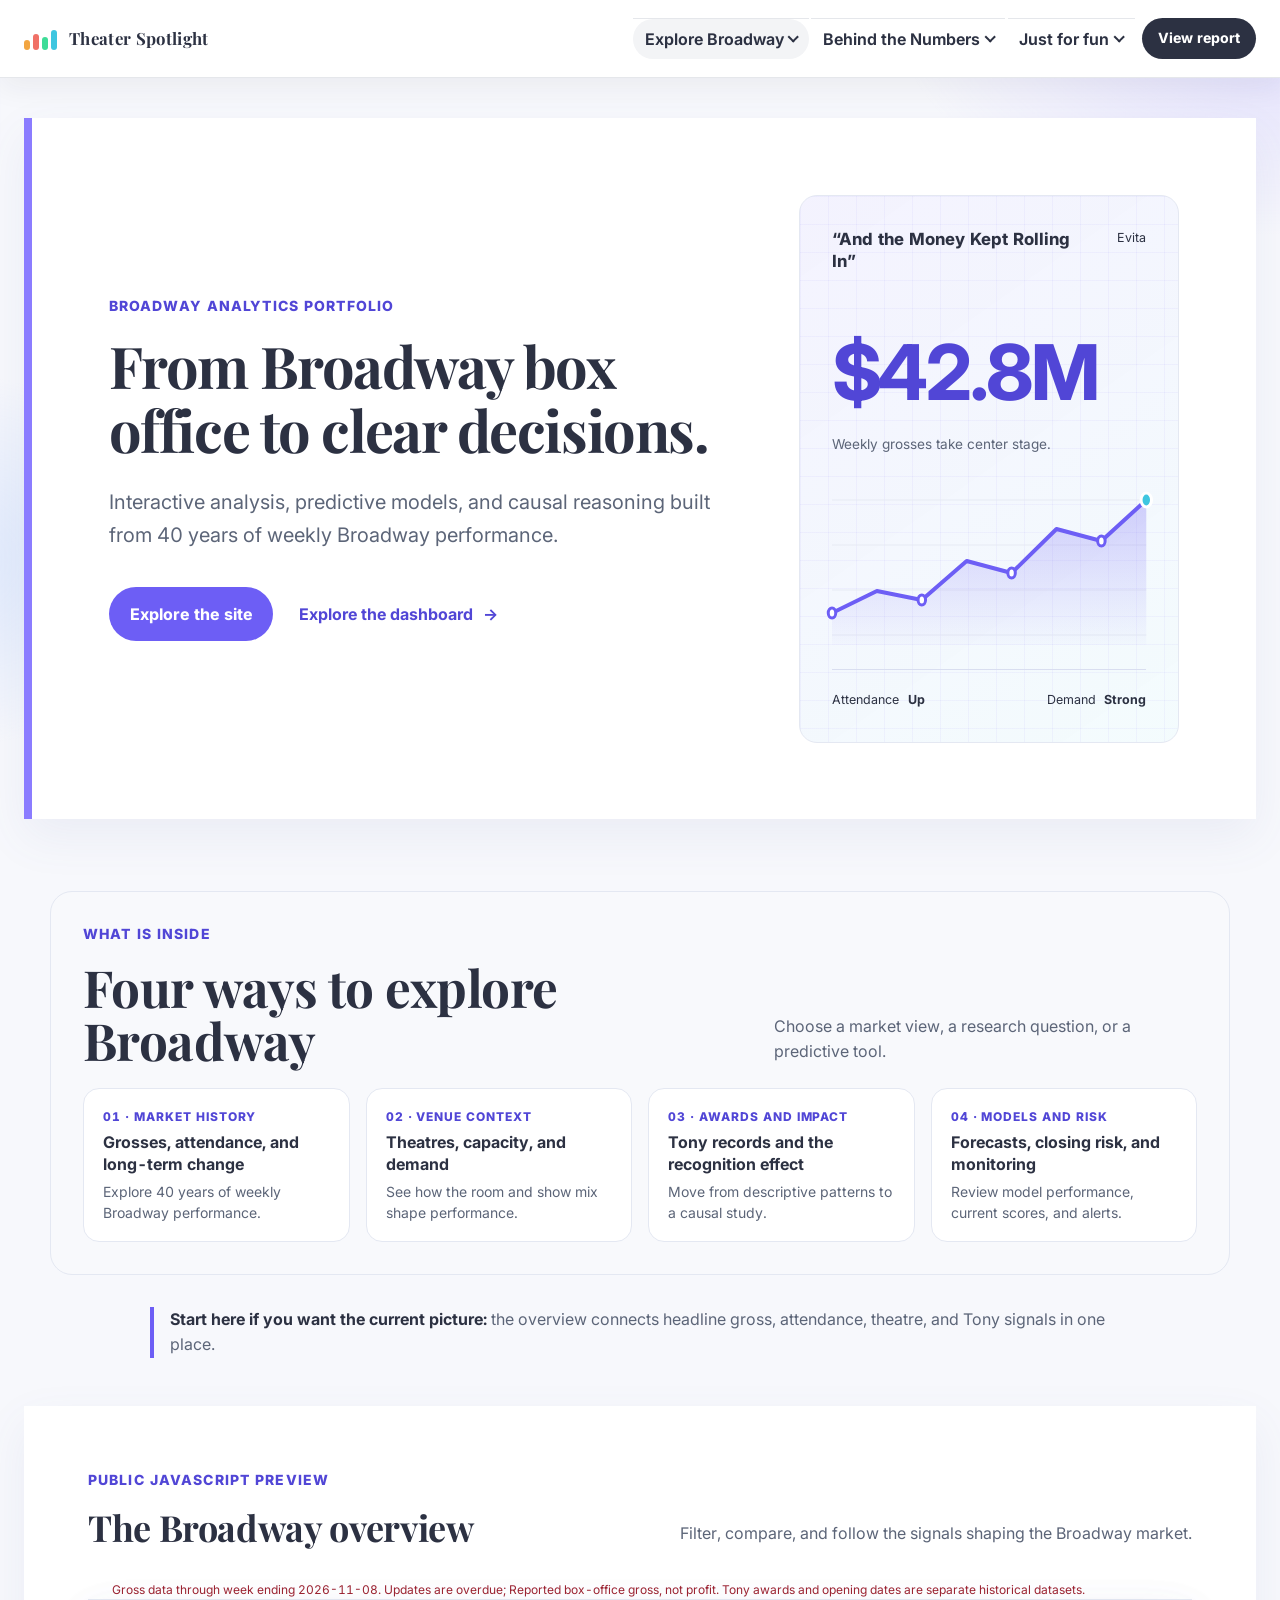
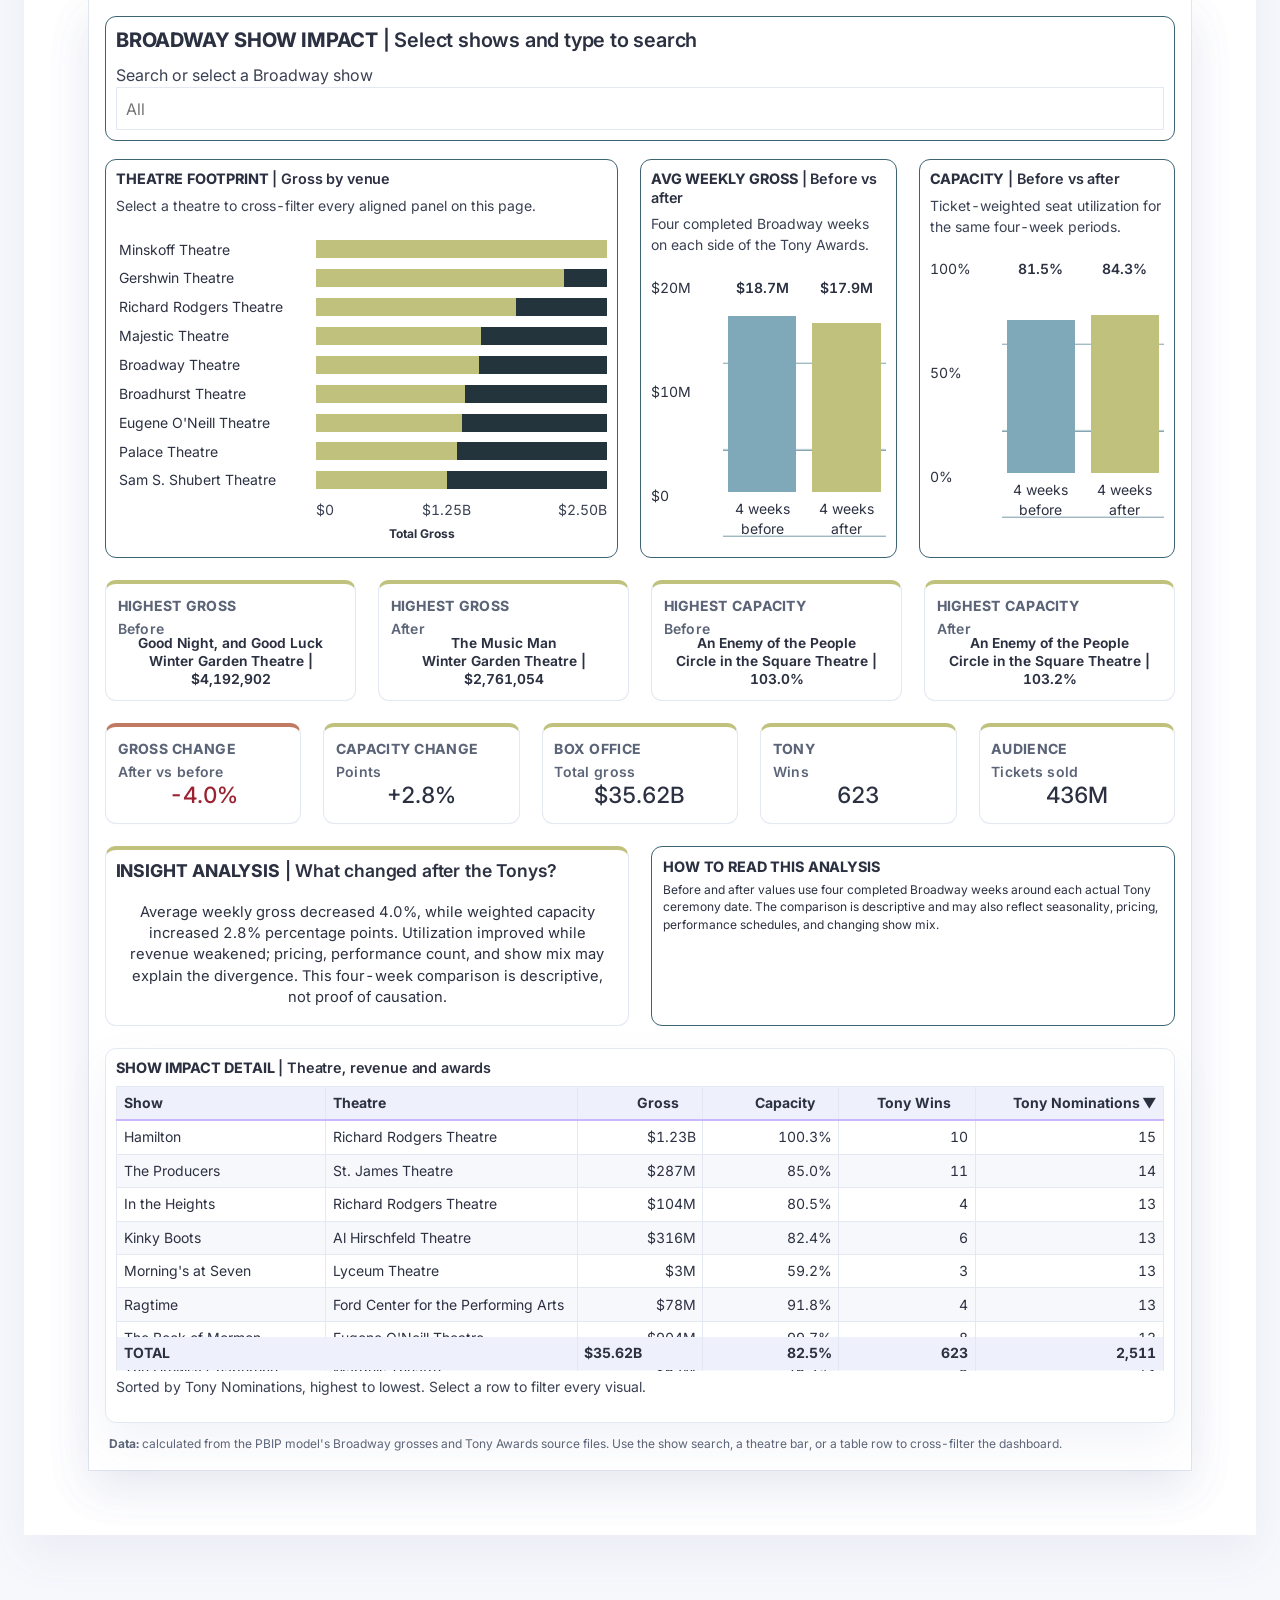
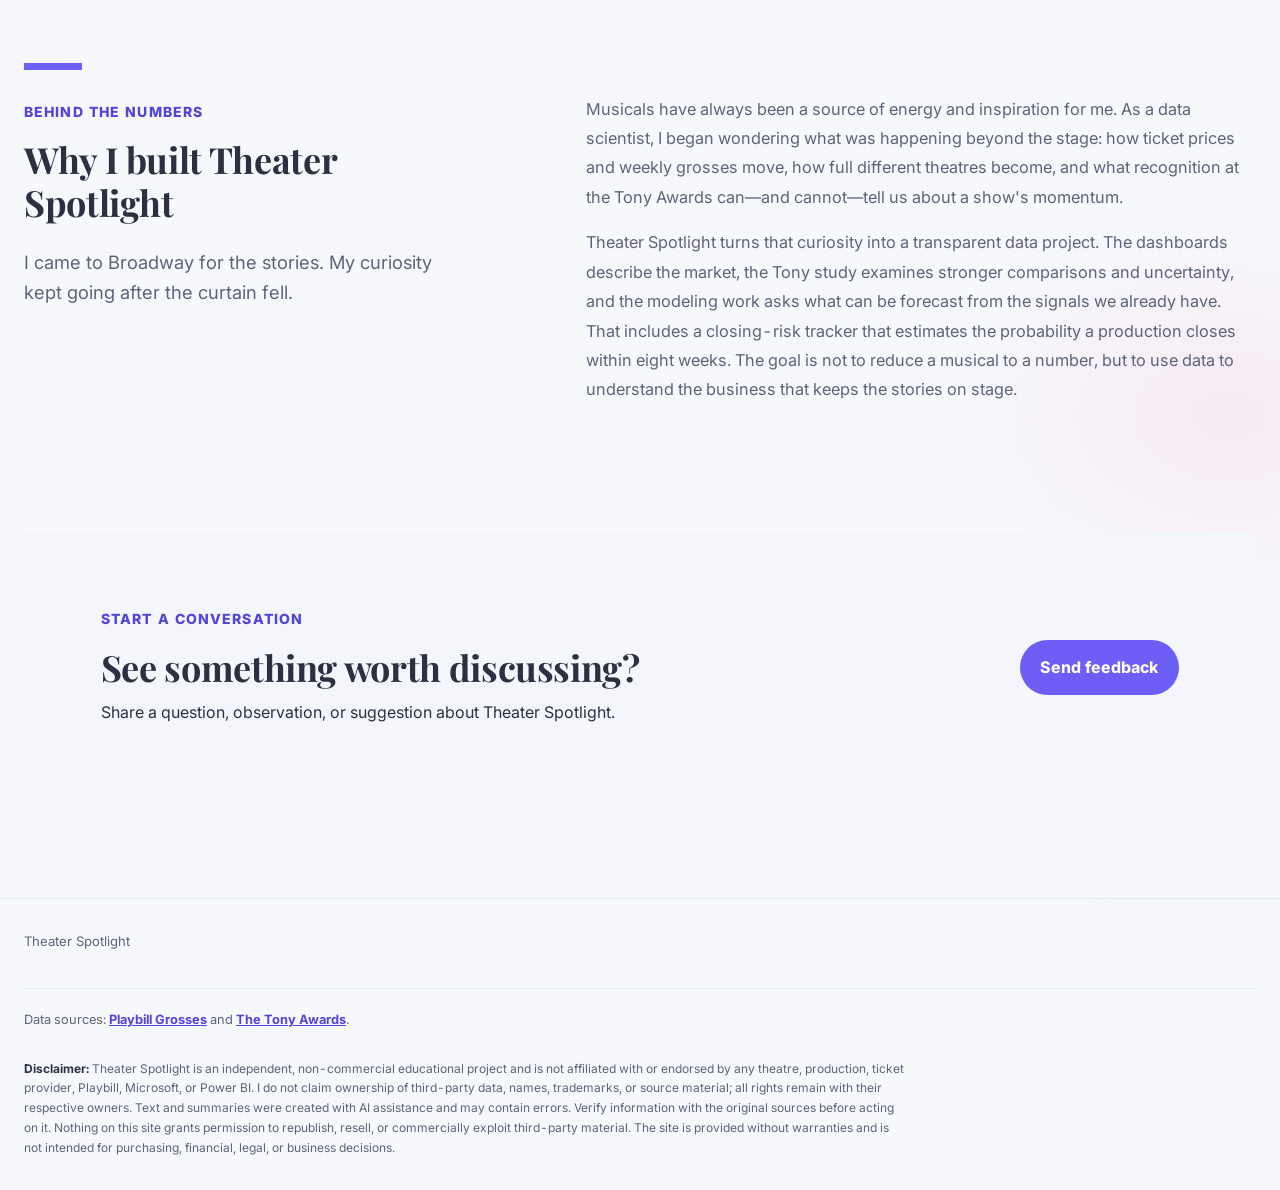
==== commit 7923236c: "Add files via upload" ====
--- a/index.html
+++ b/index.html
@@ -6,7 +6,7 @@
   <meta name="description" content="Theater Spotlight: interactive Broadway performance analytics.">
   <title>Overview | Theater Spotlight</title>
   <link rel="preconnect" href="https://fonts.googleapis.com"><link rel="preconnect" href="https://fonts.gstatic.com" crossorigin><link href="https://fonts.googleapis.com/css2?family=Playfair+Display:wght@600;700;800&family=Inter:wght@400;500;600;700;800&display=swap" rel="stylesheet">
-  <link rel="stylesheet" href="styles.css?v=119">
+  <link rel="stylesheet" href="styles.css?v=121">
   <!-- Google tag (gtag.js) -->
   <script async src="https://www.googletagmanager.com/gtag/js?id=G-47RPC1XZKM"></script>
   <script>
@@ -23,6 +23,7 @@
     })(window, document, "clarity", "script", "y83snmaz05");
   </script>
   <script src="nav.js?v=3" defer></script>
+  <script src="analytics.js?v=2" defer></script>
 </head>
 <body class="theme-overview">
   <header class="site-header">
@@ -87,10 +88,22 @@
         <div class="art-number">$42.8M</div>
         <div class="art-caption">Weekly grosses take center stage.</div>
         <div class="art-chart" aria-hidden="true">
-          <i style="--height: 38%"></i><i style="--height: 55%"></i>
-          <i style="--height: 48%"></i><i style="--height: 72%"></i>
-          <i style="--height: 64%"></i><i style="--height: 88%"></i>
-          <i style="--height: 78%"></i><i style="--height: 96%"></i>
+          <svg viewBox="0 0 420 170" preserveAspectRatio="none" focusable="false">
+            <defs>
+              <linearGradient id="overview-area" x1="0" y1="0" x2="0" y2="1">
+                <stop offset="0" stop-color="#6D5EF5" stop-opacity=".28"/>
+                <stop offset="1" stop-color="#6D5EF5" stop-opacity=".02"/>
+              </linearGradient>
+            </defs>
+            <path class="art-chart-grid" d="M0 25H420M0 70H420M0 115H420M0 160H420"/>
+            <path class="art-chart-area" d="M0 138L60 116L120 125L180 86L240 98L300 54L360 66L420 25V170H0Z"/>
+            <path class="art-chart-line" d="M0 138L60 116L120 125L180 86L240 98L300 54L360 66L420 25"/>
+            <g class="art-chart-points">
+              <circle cx="0" cy="138" r="5"/><circle cx="120" cy="125" r="5"/>
+              <circle cx="240" cy="98" r="5"/><circle cx="360" cy="66" r="5"/>
+              <circle cx="420" cy="25" r="7"/>
+            </g>
+          </svg>
         </div>
         <div class="art-stats"><span>Attendance <b>Up</b></span><span>Demand <b>Strong</b></span></div>
       </div>
--- a/styles.css
+++ b/styles.css
@@ -8477,6 +8477,7 @@
 }
 .ml-risk-table {
   min-width: 820px;
+  border: 0;
   background: #FFFFFF;
 }
 .ml-risk-table th {
@@ -8495,6 +8496,288 @@
 #broadway-data-status {
   font-size: .75rem;
   line-height: 1.45;
+}
+
+.javascript-dashboard-frame,
+.javascript-dashboard-frame .javascript-dashboard {
+  box-sizing: border-box;
+  width: 100%;
+  min-width: 0;
+  border-radius: 0;
+}
+.javascript-dashboard-frame .javascript-dashboard {
+  padding: clamp(.5rem, 1.5vw, 1rem);
+  overflow-wrap: anywhere;
+}
+.javascript-dashboard-frame :is(h3, p, td, th, label, span, strong) {
+  min-width: 0;
+  overflow-wrap: anywhere;
+}
+.javascript-dashboard-frame :is(input, select, button) { max-width: 100%; }
+
+.theme-overview .data-art,
+.theme-history .data-art {
+  min-height: 430px;
+  border-radius: 18px;
+  background:
+    linear-gradient(145deg, rgba(109, 94, 245, .08), rgba(62, 198, 224, .06)),
+    #FFFFFF;
+}
+.theme-overview .data-art::before,
+.theme-history .data-art::before {
+  background-image:
+    linear-gradient(rgba(109, 94, 245, .055) 1px, transparent 1px),
+    linear-gradient(90deg, rgba(109, 94, 245, .055) 1px, transparent 1px);
+  background-size: 28px 28px;
+}
+.theme-overview .data-art .art-number {
+  margin-top: 2.4rem;
+  color: var(--accent-dark);
+  font-size: clamp(3.2rem, 6vw, 5rem);
+}
+.theme-overview .art-chart {
+  display: block;
+  height: 170px;
+  margin: 1.2rem 0 1.5rem;
+}
+.theme-overview .art-chart svg {
+  display: block;
+  width: 100%;
+  height: 100%;
+  overflow: visible;
+}
+.art-chart-grid {
+  fill: none;
+  stroke: #E4E8F2;
+  stroke-width: 1;
+}
+.art-chart-area { fill: url("#overview-area"); }
+.art-chart-line {
+  fill: none;
+  stroke: #6D5EF5;
+  stroke-linecap: round;
+  stroke-linejoin: round;
+  stroke-width: 4;
+  vector-effect: non-scaling-stroke;
+}
+.art-chart-points circle {
+  fill: #FFFFFF;
+  stroke: #6D5EF5;
+  stroke-width: 3;
+  vector-effect: non-scaling-stroke;
+}
+.art-chart-points circle:last-child { fill: #3EC6E0; stroke: #FFFFFF; }
+
+.history-art .decade-list {
+  position: relative;
+  gap: .85rem;
+  margin: 2.4rem 0 2.2rem;
+  padding: .35rem 0 .35rem 1.25rem;
+}
+.history-art .decade-list::before {
+  position: absolute;
+  top: .15rem;
+  bottom: .15rem;
+  left: .35rem;
+  width: 2px;
+  background: linear-gradient(#3EC6E0, #8B6CFF);
+  content: "";
+}
+.history-art .decade-list span {
+  position: relative;
+  grid-template-columns: 56px minmax(0, 1fr);
+  gap: .85rem;
+  align-items: center;
+}
+.history-art .decade-list span::before {
+  position: absolute;
+  left: -1.02rem;
+  width: 9px;
+  height: 9px;
+  border: 3px solid #FFFFFF;
+  border-radius: 50%;
+  background: #6D5EF5;
+  box-shadow: 0 0 0 1px #6D5EF5;
+  content: "";
+}
+.history-art .decade-list b {
+  color: var(--ink);
+  font-size: .8125rem;
+}
+.history-art .decade-list i {
+  position: relative;
+  width: 100%;
+  height: 28px;
+  overflow: hidden;
+  border-radius: 8px;
+  background: #EEF1FB;
+}
+.history-art .decade-list i small {
+  display: block;
+  width: var(--width);
+  height: 100%;
+  border-radius: inherit;
+  background: linear-gradient(90deg, #3EC6E0, #6D5EF5 calc(60% + var(--row) * 4%), #8B6CFF);
+}
+.history-art .art-stats,
+.theme-overview .art-stats { border-top-color: #D9DEF0; }
+
+.history-chart-grid .history-longevity-row {
+  padding: .55rem .65rem;
+  border: 0;
+  border-bottom: 1px solid #EEF1F7;
+  border-radius: 0;
+  box-shadow: none;
+}
+.history-chart-grid .history-longevity-row:hover,
+.history-chart-grid .history-longevity-row:focus-visible,
+.history-chart-grid .history-longevity-row.selected {
+  background: #F0EEFF;
+  border-radius: 0;
+  box-shadow: inset 4px 0 #6D5EF5;
+  outline: none;
+}
+.history-chart-grid .history-longevity-row:focus-visible {
+  box-shadow: inset 4px 0 #5146D6, inset 0 0 0 2px #8B6CFF;
+}
+
+.history-production-stairs {
+  gap: .75rem;
+  align-items: stretch;
+  min-width: 620px;
+  padding-top: .5rem;
+}
+.history-production-stairs .history-production-step {
+  display: flex;
+  min-width: 0;
+  flex-direction: column;
+  border: 1px solid #E4E8F2;
+  border-radius: 12px;
+  background: #FFFFFF;
+  box-shadow: none;
+}
+.history-production-stairs .history-production-rank-1 {
+  border-top: 5px solid #6D5EF5;
+  background: #F0EEFF;
+}
+.history-production-stairs .history-production-rank-2 {
+  border-top: 5px solid #8B6CFF;
+  background: #F7F4FF;
+}
+.history-production-stairs .history-production-rank-3 {
+  border-top: 5px solid #B18CFF;
+  background: #FBFAFF;
+}
+.history-production-stairs .history-step-heading {
+  padding: .85rem 1rem .7rem;
+  color: var(--ink);
+  font-family: var(--font-body);
+  border-bottom: 1px solid #E4E8F2;
+}
+.history-production-stairs .history-step-heading strong {
+  font-family: var(--font-body);
+  font-size: 1.75rem;
+  line-height: 1;
+}
+.history-production-stairs .history-step-heading span {
+  color: var(--muted);
+  font-size: .6875rem;
+  font-weight: 700;
+  letter-spacing: .08em;
+}
+.history-production-stairs .history-step-shows {
+  flex: 1;
+  gap: .4rem;
+  padding: .75rem;
+}
+.history-production-stairs .history-step-show {
+  width: 100%;
+  padding: .65rem .75rem;
+  border: 0;
+  border-bottom: 1px solid #E4E8F2;
+  border-radius: 0;
+  background: transparent;
+  color: var(--ink);
+  font-family: var(--font-body);
+  font-size: .875rem;
+  font-weight: 600;
+  line-height: 1.35;
+  text-align: left;
+}
+.history-production-stairs .history-step-show:last-child { border-bottom: 0; }
+.history-production-stairs .history-step-show:hover,
+.history-production-stairs .history-step-show:focus-visible,
+.history-production-stairs .history-step-show.selected {
+  border-radius: 0;
+  background: #E7E4FF;
+  color: #5146D6;
+  box-shadow: inset 3px 0 #6D5EF5;
+  outline: none;
+}
+.history-production-stairs .history-step-show:focus-visible {
+  outline: 2px solid #8B6CFF;
+  outline-offset: -2px;
+}
+.tony-art.data-art {
+  min-height: 340px;
+  padding: 1.5rem;
+  border-radius: 16px;
+  background: linear-gradient(145deg, #FFFFFF, #F4F1FF);
+}
+.tony-art .nomination-art {
+  min-height: 225px;
+  padding: 1.25rem 0;
+}
+.tony-art .nomination-art strong {
+  font-size: clamp(2.8rem, 5vw, 4rem);
+  line-height: .82;
+}
+.tony-art .nomination-art i {
+  right: .4rem;
+  bottom: .6rem;
+  font-size: clamp(3rem, 6vw, 4.5rem);
+}
+.tony-art .art-stats {
+  padding-top: .85rem;
+}
+.history-gross-panel .history-gross-tile-1 {
+  background: #FFF3DB;
+  border-top-color: #F2A541;
+}
+.history-gross-panel .history-gross-tile-2 {
+  background: #FDE7E5;
+  border-top-color: #F07167;
+}
+.history-gross-panel .history-gross-tile-3 {
+  background: #E7FAF2;
+  border-top-color: #3DDC97;
+}
+.history-gross-panel .history-gross-tile-4 {
+  background: #E7F7FB;
+  border-top-color: #3EC6E0;
+}
+.history-gross-panel .history-gross-tile-5 {
+  background: #F0EEFF;
+  border-top-color: #6D5EF5;
+}
+.history-gross-panel .history-gross-tile-6 {
+  background: #FFFBE5;
+  border-top-color: #D8C96A;
+}
+.history-gross-panel .history-gross-tile:hover,
+.history-gross-panel .history-gross-tile:focus-visible,
+.history-gross-panel .history-gross-tile.selected {
+  box-shadow: inset 0 0 0 2px #5146D6, 0 8px 18px rgba(81, 70, 214, .10);
+}
+.javascript-dashboard .dashboard-note {
+  font-size: .75rem;
+  line-height: 1.45;
+}
+@media (max-width: 640px) {
+  .theme-overview .data-art,
+  .theme-history .data-art { border-radius: 14px; }
+  .theme-overview .data-art .art-number { margin-top: 1.5rem; }
+  .theme-overview .art-chart { height: 150px; }
 }
 .ml-risk-table td,
 .ml-risk-table tbody th {
@@ -8826,6 +9109,38 @@
 .tony-change-track .positive { background: var(--data-1); }
 .tony-change-track .negative { background: var(--data-risk); }
 
+body.theme-tony .tony-change-panel {
+  border: 1px solid #E4E8F2;
+  background: #FFFFFF;
+  box-shadow: 0 8px 24px rgba(44, 49, 66, .06);
+}
+body.theme-tony .tony-change-ranking > button {
+  color: #2C3142;
+  background: #F8F9FC;
+}
+body.theme-tony .tony-change-ranking > button:hover,
+body.theme-tony .tony-change-ranking > button:focus-visible,
+body.theme-tony .tony-change-ranking > button.selected {
+  background: #F1EFFF;
+  outline-color: #8B6CFF;
+}
+body.theme-tony .tony-change-ranking > button > span:first-child > i {
+  color: #5146D6;
+  background: #ECE9FF;
+}
+body.theme-tony .tony-change-ranking > button > span:first-child > strong {
+  color: #5146D6;
+}
+body.theme-tony .tony-change-track {
+  background: #E7EAF2;
+}
+body.theme-tony .tony-change-track .positive {
+  background: linear-gradient(90deg, #6D5EF5, #8B6CFF);
+}
+body.theme-tony .tony-change-track .negative {
+  background: linear-gradient(90deg, #F07167, #E45B52);
+}
+
 .history-longevity-track b { background: var(--data-1); box-shadow: none; }
 .history-longevity-row:hover .history-longevity-track b,
 .history-longevity-row:focus-visible .history-longevity-track b { background: var(--accent-dark, #BFC17D); }
@@ -9576,6 +9891,60 @@
   color: #2C3142;
   border-color: #E4E8F2;
 }
+body.theme-memories .execution-card {
+  overflow: hidden;
+  min-height: 306px;
+  padding: 2rem;
+  border: 0;
+  border-radius: 0;
+  background:
+    radial-gradient(circle at 84% 12%, rgba(109, 94, 245, .14), transparent 30%),
+    linear-gradient(150deg, #FFFFFF 0%, #F8F6FF 58%, #EEF8FB 100%);
+  box-shadow: none;
+  color: #2C3142;
+}
+body.theme-memories .execution-card::after {
+  position: absolute;
+  right: -48px;
+  bottom: -58px;
+  width: 170px;
+  height: 170px;
+  border: 34px solid rgba(62, 198, 224, .1);
+  border-radius: 50%;
+  content: "";
+  pointer-events: none;
+}
+body.theme-memories .execution-card blockquote,
+body.theme-memories .execution-card blockquote p,
+body.theme-memories .execution-path strong {
+  color: #FFFFFF;
+}
+body.theme-memories .execution-card blockquote p {
+  max-width: 18ch;
+  font-size: clamp(1.55rem, 3vw, 2rem);
+}
+body.theme-memories .execution-kicker,
+body.theme-memories .execution-card blockquote footer,
+body.theme-memories .execution-path b {
+  color: #C9B6FF;
+}
+body.theme-memories .execution-path,
+body.theme-memories .execution-path span {
+  color: #DDE1EF;
+}
+body.theme-memories .execution-kicker::before,
+body.theme-memories .execution-path i {
+  background: #8B6CFF;
+}
+body.theme-memories .execution-card::before {
+  color: rgba(109, 94, 245, .08);
+}
+body.theme-memories .execution-path {
+  position: relative;
+  z-index: 1;
+  padding-top: 1rem;
+  border-top: 1px solid #DDD9FA;
+}
 body.theme-memories .memory-copy,
 body.theme-memories .memory-price,
 body.theme-memories .memory-rating,
@@ -10180,6 +10549,57 @@
   color: #FFFFFF;
   background: var(--game-accent);
   border-color: var(--game-accent-dark);
+}
+section#game-board .game-choices button:nth-child(4n + 1) {
+  background: #6D5EF5;
+  border-color: #5146D6;
+}
+section#game-board .game-choices button:nth-child(4n + 2) {
+  background: #159BB5;
+  border-color: #087C93;
+}
+section#game-board .game-choices button:nth-child(4n + 3) {
+  background: #D95C54;
+  border-color: #B9433C;
+}
+section#game-board .game-choices button:nth-child(4n + 4) {
+  background: #C47D20;
+  border-color: #9B5D10;
+}
+section#game-board .game-choices button:nth-child(4n + 1):not(:disabled):hover { background: #5146D6; }
+section#game-board .game-choices button:nth-child(4n + 2):not(:disabled):hover { background: #087C93; }
+section#game-board .game-choices button:nth-child(4n + 3):not(:disabled):hover { background: #B9433C; }
+section#game-board .game-choices button:nth-child(4n + 4):not(:disabled):hover { background: #9B5D10; }
+section#game-board .game-choices button:nth-child(4n + 1):not(.correct):not(.incorrect):not(:disabled) {
+  color: #167A56;
+  background: #ECFAF4 !important;
+  border-color: #A8DFC8;
+  border-left: 1px solid #A8DFC8;
+}
+section#game-board .game-choices button:nth-child(4n + 2):not(.correct):not(.incorrect):not(:disabled) {
+  color: #087C93;
+  background: #EAF8FC !important;
+  border-color: #A7DFEB;
+  border-left: 1px solid #A7DFEB;
+}
+section#game-board .game-choices button:nth-child(4n + 3):not(.correct):not(.incorrect):not(:disabled) {
+  color: #B9433C;
+  background: #FFF0ED !important;
+  border-color: #F2BBB4;
+  border-left: 1px solid #F2BBB4;
+}
+section#game-board .game-choices button:nth-child(4n + 4):not(.correct):not(.incorrect):not(:disabled) {
+  color: #9B5D10;
+  background: #FFF6E5 !important;
+  border-color: #F0C987;
+  border-left: 1px solid #F0C987;
+}
+section#game-board .game-choices button:nth-child(4n + 1):not(:disabled):hover,
+section#game-board .game-choices button:nth-child(4n + 2):not(:disabled):hover,
+section#game-board .game-choices button:nth-child(4n + 3):not(:disabled):hover,
+section#game-board .game-choices button:nth-child(4n + 4):not(:disabled):hover {
+  filter: brightness(.97);
+  transform: none;
 }
 section#game-board .secondary-button:hover,
 section#game-board .secondary-button:focus-visible,
@@ -10662,6 +11082,2699 @@
   body.theme-memories section.memory-fun-facts .encore-panel-heading { grid-column: 1 / -1; }
   body.theme-memories section.memory-fun-facts .encore-rating { justify-self: center; }
 }
+
+body.theme-memories #memory-fun-facts {
+  width: min(calc(100% - 2rem), 1180px);
+  margin: 0 auto 3rem;
+  padding: clamp(1.25rem, 2.5vw, 2rem);
+  border: 1px solid #E4E8F2;
+  border-top: 5px solid #6D5EF5;
+  border-radius: 18px;
+  background: #FFFFFF;
+  box-shadow: 0 18px 44px rgba(92, 108, 160, .08);
+}
+body.theme-memories #memory-fun-facts .memory-facts-heading {
+  display: grid;
+  grid-template-columns: minmax(0, 1fr) minmax(240px, .6fr);
+  gap: 1rem 2rem;
+  align-items: end;
+  margin-bottom: 1.25rem;
+}
+body.theme-memories #memory-fun-facts .memory-facts-heading .section-label { grid-column: 1 / -1; }
+body.theme-memories #memory-fun-facts .memory-facts-intro { margin: 0; color: var(--muted); }
+body.theme-memories #memory-fun-facts .encore-summary-strip {
+  display: grid;
+  grid-template-columns: repeat(4, minmax(0, 1fr));
+  margin: 0 0 1rem;
+  border: 1px solid #E4E8F2;
+  border-radius: 14px;
+  background: #F8F9FC;
+}
+body.theme-memories #memory-fun-facts .encore-summary-strip > div {
+  padding: 1rem 1.2rem;
+  border-right: 1px solid #E4E8F2;
+}
+body.theme-memories #memory-fun-facts .encore-summary-strip > div:last-child { border-right: 0; }
+body.theme-memories #memory-fun-facts .encore-summary-strip dt {
+  color: var(--muted);
+  font-size: .75rem;
+  font-weight: 700;
+}
+body.theme-memories #memory-fun-facts .encore-summary-strip dd {
+  margin: .15rem 0 0;
+  color: var(--ink);
+  font: 700 1.8rem/1.1 var(--font-body);
+}
+body.theme-memories #memory-fun-facts .encore-infographic {
+  grid-template-columns: repeat(2, minmax(0, 1fr));
+  gap: 1rem;
+}
+body.theme-memories #memory-fun-facts .encore-panel {
+  grid-column: auto;
+  grid-row: auto;
+  padding: 1.2rem;
+  border: 1px solid #E4E8F2;
+  border-top-width: 4px;
+  border-radius: 14px;
+  background: #FFFFFF;
+  box-shadow: none;
+}
+body.theme-memories #memory-fun-facts .encore-footprint { border-top-color: #F2A541; }
+body.theme-memories #memory-fun-facts .encore-rhythm { border-top-color: #F07167; }
+body.theme-memories #memory-fun-facts .encore-taste { border-top-color: #3DDC97; }
+body.theme-memories #memory-fun-facts .encore-return { border-top-color: #3EC6E0; }
+body.theme-memories #memory-fun-facts .encore-panel-heading {
+  grid-column: 1 / -1;
+  margin-bottom: 1rem;
+}
+body.theme-memories #memory-fun-facts .encore-panel-heading > span {
+  color: #5146D6;
+  border-color: #D9DEF0;
+  background: #F4F1FF;
+}
+body.theme-memories #memory-fun-facts .encore-panel-heading h3 {
+  color: var(--ink);
+  font-family: var(--font-body);
+  font-size: 1rem;
+  font-weight: 750;
+}
+body.theme-memories #memory-fun-facts .encore-panel-heading p { color: var(--muted); }
+body.theme-memories #memory-fun-facts .encore-city-total,
+body.theme-memories #memory-fun-facts .encore-rating {
+  min-height: 0;
+  border: 1px solid #E4E8F2;
+  border-radius: 12px;
+  background: #F8F9FC;
+  color: var(--ink);
+}
+body.theme-memories #memory-fun-facts .encore-globe,
+body.theme-memories #memory-fun-facts .encore-city-total strong,
+body.theme-memories #memory-fun-facts .encore-rating strong {
+  color: #5146D6;
+}
+body.theme-memories #memory-fun-facts :is(.encore-data-list dt, .encore-timeline span, .encore-rating span, .encore-taste-details span, .encore-return span) {
+  color: var(--muted);
+}
+body.theme-memories #memory-fun-facts :is(.encore-data-list dd, .encore-timeline strong, .encore-taste-details strong, .encore-cost-metrics dd) {
+  color: var(--ink);
+  font-family: var(--font-body);
+}
+body.theme-memories #memory-fun-facts .encore-data-list > div { border-bottom-color: #E4E8F2; }
+body.theme-memories #memory-fun-facts .encore-timeline::before { background: #D9DEF0; }
+body.theme-memories #memory-fun-facts .encore-timeline i {
+  border-color: #FFFFFF;
+  background: #F07167;
+  box-shadow: 0 0 0 1px #F07167;
+}
+body.theme-memories #memory-fun-facts .encore-rating-track {
+  background: #E4E8F2;
+}
+body.theme-memories #memory-fun-facts .encore-rating-track i {
+  background: linear-gradient(90deg, #3DDC97, #3EC6E0);
+}
+body.theme-memories #memory-fun-facts #memory-spend-area { fill: rgba(62, 198, 224, .16); }
+body.theme-memories #memory-fun-facts #memory-spend-line { stroke: #6D5EF5; }
+body.theme-memories #memory-fun-facts #memory-spend-points circle { fill: #FFFFFF; stroke: #3EC6E0; }
+
+body.theme-memories #memory-fun-facts #memory-spend-area {
+  fill: rgba(109, 94, 245, .12);
+}
+body.theme-memories #memory-fun-facts #memory-spend-line {
+  stroke: #5146D6;
+  stroke-linecap: round;
+  stroke-linejoin: round;
+  stroke-width: 2.5;
+}
+body.theme-memories #memory-fun-facts #memory-spend-points circle {
+  r: 2px;
+  fill: #FFFFFF;
+  stroke: #3EC6E0;
+  stroke-width: 1.4;
+}
+body.theme-memories #memory-fun-facts .encore-spend-chart-heading strong {
+  color: #5146D6;
+}
+
+body.theme-memories .data-art.memory-art {
+  border: 0 !important;
+  border-radius: 0;
+  background: transparent !important;
+  box-shadow: none !important;
+}
+
+body.theme-memories #memory-fun-facts .encore-infographic {
+  border: 0;
+  background: transparent;
+}
+@media (min-width: 901px) {
+  body.theme-memories #memory-fun-facts .encore-infographic {
+    grid-template-columns: repeat(12, minmax(0, 1fr));
+    align-items: stretch;
+  }
+  body.theme-memories #memory-fun-facts .encore-footprint {
+    grid-column: 1 / 8 !important;
+    grid-row: 1;
+  }
+  body.theme-memories #memory-fun-facts .encore-rhythm {
+    grid-column: 8 / 13 !important;
+    grid-row: 1;
+  }
+  body.theme-memories #memory-fun-facts .encore-taste {
+    grid-column: 1 / 6 !important;
+    grid-row: 2;
+  }
+  body.theme-memories #memory-fun-facts .encore-return {
+    grid-column: 6 / 13 !important;
+    grid-row: 2;
+  }
+}
+
+body.theme-memories #memory-fun-facts .encore-panel.encore-footprint {
+  display: grid;
+  grid-template-columns: 108px minmax(0, 1fr) !important;
+  align-items: center;
+  background: #FFFFFF !important;
+}
+body.theme-memories #memory-fun-facts .encore-panel.encore-footprint .encore-panel-heading {
+  grid-column: 1 / -1;
+}
+@media (max-width: 420px) {
+  body.theme-memories #memory-fun-facts .encore-panel.encore-footprint {
+    grid-template-columns: 92px minmax(0, 1fr) !important;
+    gap: .7rem;
+  }
+}
+
+body.theme-memories #memory-fun-facts {
+  padding: clamp(1.25rem, 2.5vw, 2rem);
+  border: 0;
+  border-radius: 18px;
+  background: #F8F9FC;
+  box-shadow: none;
+}
+body.theme-memories #memory-fun-facts .memory-facts-heading {
+  display: grid;
+  grid-template-columns: minmax(0, 1fr) minmax(280px, .8fr);
+  gap: .25rem 2rem;
+  margin-bottom: 1rem;
+  padding-bottom: 1rem;
+  border-bottom: 1px solid #E4E8F2;
+}
+body.theme-memories #memory-fun-facts .memory-facts-heading h2 {
+  color: #2C3142;
+  font-size: clamp(2rem, 4vw, 3rem);
+  line-height: 1;
+}
+body.theme-memories #memory-fun-facts .memory-facts-intro {
+  align-self: end;
+  color: #5C6578;
+  font-size: .9rem;
+  line-height: 1.55;
+}
+body.theme-memories #memory-fun-facts .encore-summary-strip dd {
+  color: #2C3142;
+  font-size: 1.65rem;
+}
+body.theme-memories #memory-fun-facts .encore-summary-strip dt {
+  color: #5C6578;
+  font-size: .72rem;
+}
+body.theme-memories #memory-fun-facts .encore-panel-heading h3 {
+  color: #2C3142;
+  font: 750 1rem/1.2 var(--font-body);
+  letter-spacing: .01em;
+  text-transform: none;
+}
+body.theme-memories #memory-fun-facts .encore-panel-heading p,
+body.theme-memories #memory-fun-facts .encore-panel :is(dt, span) {
+  color: #5C6578;
+  font-family: var(--font-body);
+}
+body.theme-memories #memory-fun-facts .encore-panel :is(dd, strong) {
+  color: #2C3142;
+  font-family: var(--font-body);
+}
+body.theme-memories #memory-fun-facts .encore-panel {
+  min-height: 0;
+  padding: 1.1rem;
+}
+body.theme-memories #memory-fun-facts .encore-return {
+  min-height: 220px;
+}
+
+@media (min-width: 1101px) {
+  body.theme-memories #memory-fun-facts .encore-infographic {
+    grid-template-columns: repeat(12, minmax(0, 1fr)) !important;
+  }
+  body.theme-memories #memory-fun-facts .encore-panel.encore-footprint {
+    grid-column: 1 / 6 !important;
+    grid-row: 1;
+  }
+  body.theme-memories #memory-fun-facts .encore-panel.encore-rhythm {
+    grid-column: 6 / 9 !important;
+    grid-row: 1;
+  }
+  body.theme-memories #memory-fun-facts .encore-panel.encore-taste {
+    grid-column: 9 / 13 !important;
+    grid-row: 1;
+  }
+  body.theme-memories #memory-fun-facts .encore-panel.encore-return {
+    grid-column: 1 / -1 !important;
+    grid-row: 2;
+  }
+}
+@media (min-width: 901px) and (max-width: 1100px) {
+  body.theme-memories #memory-fun-facts .encore-infographic {
+    grid-template-columns: repeat(2, minmax(0, 1fr)) !important;
+  }
+  body.theme-memories #memory-fun-facts .encore-panel {
+    grid-column: auto !important;
+    grid-row: auto !important;
+  }
+}
+@media (max-width: 900px) {
+  body.theme-memories #memory-fun-facts .memory-facts-heading {
+    grid-template-columns: minmax(0, 1fr);
+  }
+  body.theme-memories #memory-fun-facts .memory-facts-intro {
+    max-width: 60ch;
+  }
+}
+body.theme-memories #memory-fun-facts .encore-panel {
+  border: 0 !important;
+  box-shadow: none;
+}
+body.theme-memories #memory-fun-facts .encore-footprint {
+  display: grid;
+  grid-template-columns: 108px minmax(0, 1fr);
+  align-items: center;
+  background: #FFFFFF;
+}
+body.theme-memories #memory-fun-facts .encore-footprint .encore-city-total {
+  min-height: 116px;
+  padding: .8rem;
+  border-radius: 12px;
+  background: #F7F8FC;
+}
+body.theme-memories #memory-fun-facts .encore-footprint .encore-city-total strong {
+  margin-top: .35rem;
+  font-size: 2rem;
+}
+body.theme-memories #memory-fun-facts .encore-footprint .encore-data-list {
+  display: grid;
+  gap: .5rem;
+}
+body.theme-memories #memory-fun-facts .encore-footprint .encore-data-list > div {
+  padding: .65rem .75rem;
+  border: 1px solid #E4E8F2;
+  border-radius: 10px;
+  background: #FFFFFF;
+}
+body.theme-memories #memory-fun-facts .encore-rhythm {
+  background: linear-gradient(145deg, #FFF0ED, #FDE5E1);
+}
+body.theme-memories #memory-fun-facts .encore-taste {
+  background: linear-gradient(145deg, #F4F1FF, #EBE7FF);
+}
+body.theme-memories #memory-fun-facts .encore-return {
+  background: linear-gradient(145deg, #EDF8FC, #E2F4F9);
+}
+@media (max-width: 900px) {
+  body.theme-memories #memory-fun-facts .encore-infographic {
+    grid-template-columns: minmax(0, 1fr);
+  }
+  body.theme-memories #memory-fun-facts .encore-panel {
+    grid-column: 1 !important;
+    grid-row: auto !important;
+  }
+}
+@media (max-width: 420px) {
+  body.theme-memories #memory-fun-facts .encore-footprint {
+    grid-template-columns: 92px minmax(0, 1fr);
+    gap: .7rem;
+  }
+}
+
+body.theme-memories .memory-card {
+  border: 1px solid #E4E8F2;
+  background: #FFFFFF;
+}
+body.theme-memories .memory-entry:nth-child(4n + 1) .memory-card { border-top: 4px solid #F2A541; }
+body.theme-memories .memory-entry:nth-child(4n + 2) .memory-card { border-top: 4px solid #F07167; }
+body.theme-memories .memory-entry:nth-child(4n + 3) .memory-card { border-top: 4px solid #3DDC97; }
+body.theme-memories .memory-entry:nth-child(4n + 4) .memory-card { border-top: 4px solid #3EC6E0; }
+body.theme-memories .memory-copy,
+body.theme-memories .memory-copy h3,
+body.theme-memories .memory-copy strong { color: var(--ink); }
+body.theme-memories .memory-copy .memory-rail-date,
+body.theme-memories .memory-copy .memory-venue,
+body.theme-memories .memory-copy .memory-seat,
+body.theme-memories .memory-copy .memory-price,
+body.theme-memories .memory-copy .memory-reactions { color: var(--muted); }
+
+body.theme-memories .memory-category-filter {
+  min-width: 260px;
+  margin: 0;
+  padding: 0;
+  border: 0;
+}
+body.theme-memories .memory-category-filter legend {
+  margin-bottom: .4rem;
+  color: var(--ink);
+  font-size: .875rem;
+  font-weight: 700;
+}
+body.theme-memories .memory-category-filter > div {
+  display: flex;
+  flex-wrap: wrap;
+  gap: .4rem;
+}
+body.theme-memories .memory-category-filter label { margin: 0; }
+body.theme-memories .memory-category-filter input {
+  position: absolute;
+  width: 1px;
+  height: 1px;
+  opacity: 0;
+  pointer-events: none;
+}
+body.theme-memories .memory-category-filter span {
+  display: inline-flex;
+  min-height: 36px;
+  align-items: center;
+  padding: .4rem .75rem;
+  border: 1px solid #D9DEF0;
+  border-radius: 999px;
+  background: #FFFFFF;
+  color: var(--muted);
+  font-size: .875rem;
+  font-weight: 650;
+  cursor: pointer;
+}
+body.theme-memories .memory-category-filter input:checked + span {
+  border-color: #6D5EF5;
+  background: #F0EEFF;
+  color: #5146D6;
+}
+body.theme-memories .memory-category-filter input:focus-visible + span {
+  outline: 2px solid #8B6CFF;
+  outline-offset: 2px;
+}
+
+body.theme-memories #memory-fun-facts .encore-panel {
+  padding: 1rem;
+}
+body.theme-memories #memory-fun-facts .encore-panel-heading {
+  margin-bottom: .75rem;
+}
+body.theme-memories #memory-fun-facts .encore-footprint {
+  grid-template-columns: minmax(0, .75fr) minmax(0, 1.25fr);
+  gap: .75rem 1rem;
+}
+body.theme-memories #memory-fun-facts .encore-city-total {
+  padding: .85rem;
+}
+body.theme-memories #memory-fun-facts .encore-city-total strong {
+  font-size: 2.8rem;
+}
+body.theme-memories #memory-fun-facts .encore-data-list > div {
+  padding: .7rem 0;
+}
+body.theme-memories #memory-fun-facts .encore-rating {
+  width: auto;
+  height: auto;
+  padding: .85rem;
+}
+body.theme-memories #memory-fun-facts .encore-rating::before { display: none; }
+body.theme-memories #memory-fun-facts .encore-taste-details {
+  gap: .75rem;
+  margin-top: .75rem;
+}
+body.theme-memories #memory-fun-facts .encore-cost-metrics {
+  margin: .5rem 0 .75rem;
+}
+
+body.theme-memories .memory-timeline {
+  width: 100%;
+  height: 600px;
+  padding-block: .5rem;
+  scrollbar-color: #C9B6FF #EEF1FB;
+}
+body.theme-memories .memory-timeline-rail,
+body.theme-memories .memory-timeline-rail::before,
+body.theme-memories .memory-timeline-rail::after {
+  background: linear-gradient(90deg, #F2A541, #F07167, #3DDC97, #3EC6E0);
+}
+body.theme-memories .memory-entry:nth-child(4n + 1) { --memory-color: #F2A541 !important; }
+body.theme-memories .memory-entry:nth-child(4n + 2) { --memory-color: #F07167 !important; }
+body.theme-memories .memory-entry:nth-child(4n + 3) { --memory-color: #3DDC97 !important; }
+body.theme-memories .memory-entry:nth-child(4n + 4) { --memory-color: #3EC6E0 !important; }
+body.theme-memories .memory-entry,
+body.theme-memories .memory-entry.memory-above,
+body.theme-memories .memory-entry.memory-below {
+  flex-basis: 288px;
+}
+body.theme-memories .memory-card,
+body.theme-memories .memory-entry.memory-above .memory-card,
+body.theme-memories .memory-entry.memory-below .memory-card {
+  left: 10px;
+  right: 10px;
+  max-height: calc(50% - 42px);
+  border: 1px solid #D9DEF0;
+  border-radius: 12px;
+  background: #FFFFFF;
+  box-shadow: 0 10px 28px rgba(92, 108, 160, .10);
+}
+body.theme-memories .memory-above .memory-card { bottom: calc(50% + 28px); }
+body.theme-memories .memory-below .memory-card { top: calc(50% + 28px); }
+body.theme-memories .memory-copy {
+  padding: .9rem 1rem;
+}
+body.theme-memories .memory-rail-date {
+  color: var(--memory-color);
+  font-size: .72rem;
+  font-weight: 800;
+}
+body.theme-memories .memory-copy h3 {
+  color: var(--ink);
+  font-size: 1.05rem;
+}
+body.theme-memories .memory-venue {
+  color: var(--ink) !important;
+  font-size: .8125rem !important;
+}
+body.theme-memories .memory-seat,
+body.theme-memories .memory-note {
+  color: var(--muted);
+  font-size: .75rem;
+}
+body.theme-memories .memory-price {
+  color: #5146D6;
+  font-size: .75rem;
+}
+body.theme-memories .memory-review { margin-top: .55rem; }
+body.theme-memories .memory-rating {
+  padding: .4rem .5rem;
+  border: 0;
+  border-radius: 8px;
+  background: #F8F9FC;
+  color: var(--ink);
+}
+body.theme-memories .memory-marker {
+  width: 18px;
+  height: 18px;
+  border: 3px solid #FFFFFF;
+  background: var(--memory-color);
+  box-shadow: 0 0 0 2px var(--memory-color);
+}
+
+body.theme-memories .memory-reaction,
+body.theme-memories .memory-review {
+  background: transparent;
+}
+body.theme-memories .memory-reaction {
+  border: 1px solid #E4E8F2;
+  background: #F8F9FC;
+}
+body.theme-memories .memory-reaction b,
+body.theme-memories .memory-reaction span,
+body.theme-memories .memory-reaction small {
+  color: var(--muted);
+}
+body.theme-memories .memory-reaction b { color: var(--ink); }
+
+/* Prezi-like memory canvas: a spatial overview with camera zoom and drag-to-pan. */
+body.theme-memories .memory-timeline {
+  display: grid;
+  grid-template-columns: repeat(12, 280px);
+  grid-auto-rows: 250px;
+  gap: 28px;
+  width: 100%;
+  height: 620px;
+  padding: 40px;
+  overflow: auto;
+  background:
+    radial-gradient(circle at 1px 1px, rgba(109, 94, 245, .18) 1.2px, transparent 1.3px),
+    linear-gradient(145deg, #FBFCFF, #F4F6FB);
+  background-size: 24px 24px, auto;
+  border: 1px solid #D9DEF0;
+  border-radius: 18px;
+  cursor: grab;
+  scroll-behavior: smooth;
+  touch-action: pan-x pan-y;
+  zoom: var(--memory-canvas-zoom, .7);
+}
+body.theme-memories .memory-timeline.is-dragging {
+  cursor: grabbing;
+  scroll-behavior: auto;
+  user-select: none;
+}
+body.theme-memories .memory-timeline::before,
+body.theme-memories .memory-timeline-rail,
+body.theme-memories .memory-entry::before {
+  display: none;
+}
+body.theme-memories .memory-entry,
+body.theme-memories .memory-entry.memory-above,
+body.theme-memories .memory-entry.memory-below {
+  position: relative;
+  display: block;
+  width: 280px;
+  height: 240px;
+  padding: 0;
+  transform: translateY(0);
+}
+body.theme-memories .memory-entry:nth-child(3n + 2) { transform: translateY(18px); }
+body.theme-memories .memory-entry:nth-child(5n + 3) { transform: translateY(-12px); }
+body.theme-memories .memory-marker {
+  top: 12px;
+  left: 16px;
+  width: 14px;
+  height: 14px;
+  transform: none;
+}
+body.theme-memories .memory-card,
+body.theme-memories .memory-entry.memory-above .memory-card,
+body.theme-memories .memory-entry.memory-below .memory-card {
+  position: relative;
+  top: auto;
+  right: auto;
+  bottom: auto;
+  left: auto;
+  width: 100%;
+  max-height: none;
+  min-height: 220px;
+  border-radius: 14px;
+  background: rgba(255, 255, 255, .97);
+  box-shadow: 0 14px 34px rgba(44, 49, 66, .11);
+}
+body.theme-memories .memory-copy {
+  padding: 1rem 1rem 1rem 1.1rem;
+}
+body.theme-memories .memory-copy h3 {
+  margin-top: .45rem;
+  font-size: 1.05rem;
+}
+body.theme-memories .memory-timeline[data-zoom="overview"] .memory-venue,
+body.theme-memories .memory-timeline[data-zoom="overview"] .memory-seat,
+body.theme-memories .memory-timeline[data-zoom="overview"] .memory-review,
+body.theme-memories .memory-timeline[data-zoom="compact"] .memory-seat,
+body.theme-memories .memory-timeline[data-zoom="compact"] .memory-review {
+  display: none;
+}
+body.theme-memories .memory-timeline[data-zoom="detail"] .memory-reactions {
+  display: none;
+}
+body.theme-memories .memory-timeline[data-zoom="detail"] .memory-review {
+  display: grid;
+}
+body.theme-memories .memory-entry:focus-visible .memory-card,
+body.theme-memories .memory-entry:hover .memory-card {
+  border-color: var(--memory-color);
+  box-shadow: 0 18px 42px rgba(44, 49, 66, .16), 0 0 0 3px color-mix(in srgb, var(--memory-color) 18%, transparent);
+}
+
+/* Hierarchical memory timeline: year -> quarter -> month -> show. */
+body.theme-memories .memory-timeline:not(.is-flat) {
+  display: flex;
+  height: 340px;
+  align-items: stretch;
+  gap: 22px;
+  padding: 2rem;
+  zoom: 1;
+}
+body.theme-memories .memory-timeline:not(.is-flat) .memory-year {
+  position: relative;
+  display: flex;
+  flex: 0 0 190px;
+  min-height: 250px;
+  flex-direction: column;
+  padding: 1.15rem;
+  border: 1px solid #D9DEF0;
+  border-radius: 18px;
+  background: rgba(255, 255, 255, .98);
+  box-shadow: 0 10px 26px rgba(44, 49, 66, .08);
+  transition: box-shadow .2s ease, border-color .2s ease;
+}
+body.theme-memories .memory-timeline:not(.is-flat) .memory-year::before {
+  position: absolute;
+  top: 0;
+  right: 1.35rem;
+  left: 1.35rem;
+  height: 5px;
+  border-radius: 0 0 999px 999px;
+  background: linear-gradient(90deg, #F2A541, #F07167, #3DDC97, #3EC6E0);
+  content: "";
+}
+body.theme-memories .memory-timeline .memory-year-focus,
+body.theme-memories .memory-timeline .memory-quarter-focus,
+body.theme-memories .memory-timeline .memory-month-focus {
+  width: 100%;
+  border: 0;
+  background: transparent;
+  color: var(--ink);
+  cursor: pointer;
+  font-family: var(--font-body);
+  text-align: left;
+}
+body.theme-memories .memory-timeline .memory-year-focus {
+  border-radius: 0;
+}
+.memory-year-focus {
+  display: grid;
+  grid-template-columns: 1fr auto;
+  gap: .1rem .75rem;
+  padding: 0;
+}
+.memory-year-focus > span {
+  font: 700 2rem/1 var(--font-display);
+}
+.memory-year-focus > strong {
+  color: #5146D6;
+  font-size: 1.65rem;
+  line-height: 1;
+  text-align: right;
+}
+.memory-year-focus > small {
+  display: none;
+}
+.memory-year-dots {
+  display: flex;
+  grid-column: 1 / -1;
+  flex-wrap: wrap;
+  gap: 6px;
+  margin-top: 1.15rem;
+}
+.memory-year-dots i {
+  width: 10px;
+  height: 10px;
+  border: 2px solid #FFFFFF;
+  border-radius: 50%;
+  background: var(--dot-color, #6D5EF5);
+  box-shadow: 0 0 0 1px var(--dot-color, #6D5EF5);
+}
+.memory-year-empty {
+  grid-column: 1 / -1;
+  margin: 0;
+  padding: 1rem;
+  color: var(--muted);
+  font-size: .875rem;
+  text-align: center;
+}
+.memory-quarter-grid {
+  display: grid;
+  grid-template-columns: repeat(2, minmax(0, 1fr));
+  gap: 1rem;
+  margin-top: 1.25rem;
+}
+.memory-quarter {
+  min-width: 0;
+  padding: 1rem;
+  border: 1px solid #E4E8F2;
+  border-radius: 14px;
+  background: #F8F9FC;
+}
+.memory-quarter-focus {
+  display: flex;
+  align-items: center;
+  gap: .75rem;
+  padding: 0;
+}
+.memory-quarter-focus span {
+  color: #5146D6;
+  font-size: 1rem;
+  font-weight: 800;
+}
+.memory-quarter-focus strong {
+  margin-left: auto;
+  font-size: 1.4rem;
+}
+.memory-quarter-focus small {
+  color: var(--muted);
+  font-size: .6875rem;
+  text-transform: uppercase;
+}
+.memory-month-grid {
+  display: grid;
+  grid-template-columns: repeat(2, minmax(0, 1fr));
+  gap: .7rem;
+  margin-top: .85rem;
+}
+.memory-month {
+  min-width: 0;
+}
+.memory-month-focus {
+  display: flex;
+  align-items: center;
+  justify-content: space-between;
+  gap: .5rem;
+  padding: .5rem .65rem;
+  border-radius: 9px !important;
+  background: #FFFFFF !important;
+  box-shadow: inset 0 0 0 1px #E4E8F2;
+  color: var(--ink);
+}
+.memory-month-focus strong {
+  color: #5146D6;
+  font-size: .875rem;
+}
+.memory-month-shows { display: grid; gap: .65rem; margin-top: .65rem; }
+body.theme-memories .memory-month-shows .memory-entry {
+  display: block;
+  width: 100%;
+  height: auto;
+  transform: none;
+}
+body.theme-memories .memory-month-shows .memory-card {
+  min-height: 0;
+  width: 100%;
+}
+body.theme-memories .memory-month-shows .memory-marker { display: none; }
+
+body.theme-memories .memory-timeline[data-zoom="overview"] .memory-quarter-grid { display: none; }
+body.theme-memories .memory-timeline[data-zoom="overview"] {
+  height: 250px;
+  align-items: flex-start;
+  gap: 0;
+  padding: 2rem 1.25rem 1.25rem;
+  background: #F8F9FC;
+}
+body.theme-memories .memory-timeline[data-zoom="overview"] .memory-year {
+  flex-basis: 126px;
+  min-height: 170px;
+  padding: .5rem .35rem 0;
+  border: 0;
+  border-radius: 0;
+  background: transparent;
+  box-shadow: none;
+  text-align: center;
+}
+body.theme-memories .memory-timeline[data-zoom="overview"] .memory-year::before {
+  display: none;
+}
+body.theme-memories .memory-timeline[data-zoom="overview"] .memory-year::after {
+  position: absolute;
+  z-index: 0;
+  top: 72px;
+  left: 50%;
+  width: 126px;
+  height: 3px;
+  background: linear-gradient(90deg, #C9B6FF, #8B6CFF);
+  content: "";
+}
+body.theme-memories .memory-timeline[data-zoom="overview"] .memory-year:last-child::after {
+  display: none;
+}
+body.theme-memories .memory-timeline[data-zoom="overview"] .memory-year-focus {
+  position: relative;
+  z-index: 1;
+  display: flex;
+  align-items: center;
+  flex-direction: column;
+  text-align: center;
+}
+body.theme-memories .memory-timeline[data-zoom="overview"] .memory-year-focus > span {
+  color: var(--ink);
+  font-family: var(--font-body);
+  font-size: .875rem;
+  font-weight: 800;
+}
+body.theme-memories .memory-timeline[data-zoom="overview"] .memory-year-focus > strong {
+  display: grid;
+  width: 48px;
+  height: 48px;
+  margin-top: .85rem;
+  border: 4px solid #FFFFFF;
+  border-radius: 50%;
+  place-items: center;
+  background: #6D5EF5;
+  box-shadow: 0 0 0 2px #C9B6FF, 0 7px 16px rgba(81, 70, 214, .16);
+  color: #FFFFFF;
+  font-size: 1rem;
+  text-align: center;
+}
+body.theme-memories .memory-timeline[data-zoom="overview"] .memory-year-focus > small {
+  margin-top: .35rem;
+  color: var(--muted);
+  font-size: .625rem;
+}
+body.theme-memories .memory-timeline[data-zoom="overview"] .memory-year-dots {
+  justify-content: center;
+  max-width: 104px;
+  margin-top: .7rem;
+  gap: 4px;
+}
+body.theme-memories .memory-timeline[data-zoom="overview"] .memory-year-dots i {
+  width: 7px;
+  height: 7px;
+  border-width: 1px;
+  box-shadow: none;
+}
+body.theme-memories .memory-timeline[data-zoom="overview"] .memory-year-focus:hover > strong,
+body.theme-memories .memory-timeline[data-zoom="overview"] .memory-year-focus:focus-visible > strong {
+  background: #5146D6;
+  box-shadow: 0 0 0 3px #B18CFF, 0 9px 20px rgba(81, 70, 214, .22);
+}
+body.theme-memories .memory-timeline[data-zoom="compact"] {
+  height: 250px;
+}
+body.theme-memories .memory-timeline[data-zoom="compact"] .memory-year {
+  flex-basis: 220px;
+  width: 220px;
+  min-height: 220px;
+  padding: 1rem;
+  align-items: center;
+  justify-content: center;
+  border-radius: 50%;
+  background: #FFFFFF;
+}
+body.theme-memories .memory-timeline[data-zoom="compact"] .memory-month-grid { display: none; }
+body.theme-memories .memory-timeline[data-zoom="compact"] .memory-year-focus {
+  display: grid;
+  grid-template-columns: auto auto;
+  justify-content: start;
+  gap: .15rem .75rem;
+  align-items: end;
+  justify-content: center;
+}
+body.theme-memories .memory-timeline[data-zoom="compact"] .memory-year-focus > span {
+  font: 700 1.75rem/1 var(--font-display);
+}
+body.theme-memories .memory-timeline[data-zoom="compact"] .memory-year-focus > strong {
+  color: #5146D6;
+  font-size: 1.25rem;
+}
+body.theme-memories .memory-timeline[data-zoom="compact"] .memory-year-focus > small,
+body.theme-memories .memory-timeline[data-zoom="compact"] .memory-year-dots {
+  display: none;
+}
+body.theme-memories .memory-timeline[data-zoom="compact"] .memory-quarter-grid {
+  width: 142px;
+  grid-template-columns: repeat(2, 62px);
+  justify-content: center;
+  gap: .5rem;
+  margin-top: .65rem;
+}
+body.theme-memories .memory-timeline[data-zoom="compact"] .memory-quarter {
+  display: grid;
+  width: 62px;
+  height: 62px;
+  min-height: 62px;
+  padding: .5rem;
+  place-items: center;
+  border-radius: 50%;
+  background: #F8F9FC;
+}
+body.theme-memories .memory-timeline[data-zoom="compact"] .memory-quarter-focus {
+  display: grid;
+  grid-template-columns: auto;
+  justify-items: center;
+  align-items: center;
+  gap: 0;
+  text-align: center;
+}
+body.theme-memories .memory-timeline[data-zoom="compact"] .memory-quarter-focus strong {
+  grid-row: auto;
+  grid-column: auto;
+  margin: 0;
+  font-size: 1.1rem;
+}
+body.theme-memories .memory-timeline[data-zoom="compact"] .memory-quarter-focus small {
+  display: none;
+}
+body.theme-memories .memory-timeline[data-zoom="compact"] .memory-quarter-focus span {
+  font-size: .8125rem;
+}
+body.theme-memories .memory-timeline[data-zoom="comfortable"] {
+  height: 500px;
+}
+body.theme-memories .memory-timeline[data-zoom="comfortable"] .memory-year {
+  flex-basis: 420px;
+  width: 420px;
+  min-height: 420px;
+  align-items: center;
+  justify-content: center;
+  padding: 1.35rem;
+  border-radius: 50%;
+}
+body.theme-memories .memory-timeline[data-zoom="comfortable"] .memory-year-focus {
+  display: grid;
+  grid-template-columns: auto auto;
+  justify-content: center;
+  align-items: end;
+  gap: .15rem .65rem;
+}
+body.theme-memories .memory-timeline[data-zoom="comfortable"] .memory-year-focus > span {
+  font: 700 1.8rem/1 var(--font-display);
+}
+body.theme-memories .memory-timeline[data-zoom="comfortable"] .memory-year-focus > strong {
+  color: #5146D6;
+  font-size: 1.3rem;
+}
+body.theme-memories .memory-timeline[data-zoom="comfortable"] .memory-year-focus > small,
+body.theme-memories .memory-timeline[data-zoom="comfortable"] .memory-year-dots {
+  display: none;
+}
+body.theme-memories .memory-timeline[data-zoom="comfortable"] .memory-quarter-grid {
+  width: 320px;
+  grid-template-columns: repeat(2, 150px);
+  justify-content: center;
+  gap: .65rem;
+  margin-top: .8rem;
+}
+body.theme-memories .memory-timeline[data-zoom="comfortable"] .memory-quarter {
+  display: grid;
+  width: 150px;
+  height: 150px;
+  min-height: 150px;
+  padding: .7rem;
+  place-content: center;
+  border-radius: 50%;
+  background: #F8F9FC;
+}
+body.theme-memories .memory-timeline[data-zoom="comfortable"] .memory-quarter-focus {
+  display: flex;
+  justify-content: center;
+  gap: .4rem;
+  padding: 0;
+}
+body.theme-memories .memory-timeline[data-zoom="comfortable"] .memory-quarter-focus small {
+  display: none;
+}
+body.theme-memories .memory-timeline[data-zoom="comfortable"] .memory-month-grid {
+  grid-template-columns: repeat(3, minmax(0, 1fr));
+  gap: .3rem;
+  margin-top: .45rem;
+}
+body.theme-memories .memory-timeline[data-zoom="comfortable"] .memory-month-focus {
+  min-width: 38px;
+  padding: .28rem .35rem;
+  border-radius: 999px !important;
+  font-size: .6875rem;
+  text-align: center;
+}
+body.theme-memories .memory-timeline[data-zoom="comfortable"] .memory-month-focus span {
+  flex: 1;
+}
+body.theme-memories .memory-timeline[data-zoom="comfortable"] .memory-month-focus strong {
+  font-size: .6875rem;
+}
+
+body.theme-memories .memory-timeline[data-zoom="comfortable"] .memory-year {
+  flex-basis: 520px;
+  width: 520px;
+  min-height: 520px;
+  display: grid;
+  grid-template-columns: repeat(4, 76px);
+  grid-template-rows: auto 1fr;
+  align-content: center;
+  justify-content: center;
+  gap: 1rem;
+}
+body.theme-memories .memory-timeline[data-zoom="comfortable"] .memory-year-focus {
+  grid-column: 1 / -1;
+}
+body.theme-memories .memory-timeline[data-zoom="comfortable"] .memory-quarter-grid,
+body.theme-memories .memory-timeline[data-zoom="comfortable"] .memory-quarter,
+body.theme-memories .memory-timeline[data-zoom="comfortable"] .memory-month-grid {
+  display: contents;
+}
+body.theme-memories .memory-timeline[data-zoom="comfortable"] .memory-quarter-focus {
+  display: none;
+}
+body.theme-memories .memory-timeline[data-zoom="comfortable"] .memory-month {
+  display: grid;
+  width: 76px;
+  height: 76px;
+  place-items: center;
+  border: 1px solid #D9DEF0;
+  border-radius: 50%;
+  background: #FFFFFF;
+  box-shadow: 0 7px 18px rgba(44, 49, 66, .08);
+}
+body.theme-memories .memory-timeline[data-zoom="comfortable"] .memory-month-focus {
+  display: flex;
+  width: 68px;
+  min-width: 68px;
+  height: 68px;
+  flex-direction: column;
+  justify-content: center;
+  padding: .25rem;
+  border-radius: 50% !important;
+  box-shadow: none;
+  text-align: center;
+}
+body.theme-memories .memory-timeline[data-zoom="comfortable"] .memory-month-focus span {
+  flex: none;
+  font-size: .75rem;
+  font-weight: 800;
+}
+body.theme-memories .memory-timeline[data-zoom="comfortable"] .memory-month-focus strong {
+  font-size: 1rem;
+  line-height: 1;
+}
+body.theme-memories .memory-timeline[data-zoom="comfortable"] .memory-month-shows {
+  display: none;
+}
+body.theme-memories .memory-timeline[data-zoom="comfortable"] {
+  height: 170px;
+  align-items: flex-start;
+}
+body.theme-memories .memory-timeline[data-zoom="comfortable"] .memory-year {
+  position: relative;
+  flex: 0 0 auto;
+  width: fit-content;
+  min-height: 170px;
+  display: grid;
+  grid-template-columns: repeat(var(--active-month-count, 1), 56px);
+  grid-template-rows: auto 82px;
+  align-content: start;
+  justify-content: start;
+  gap: 1.1rem 0;
+  padding: .75rem 1rem 1rem;
+  border: 0;
+  border-radius: 0;
+  background: transparent;
+  box-shadow: none;
+}
+body.theme-memories .memory-timeline[data-zoom="comfortable"] .memory-year::before {
+  right: 1.25rem;
+  left: 1.25rem;
+  height: 1px;
+  border-radius: 0;
+  background: #C9B6FF;
+}
+body.theme-memories .memory-timeline[data-zoom="comfortable"] .memory-year-focus {
+  grid-column: 1 / -1;
+  justify-self: start;
+  width: auto;
+  display: flex;
+  gap: .6rem;
+}
+body.theme-memories .memory-timeline[data-zoom="comfortable"] .memory-year-focus > span {
+  font: 700 1.5rem/1 var(--font-body);
+}
+body.theme-memories .memory-timeline[data-zoom="comfortable"] .memory-year-focus > strong {
+  font-size: 1rem;
+}
+body.theme-memories .memory-timeline[data-zoom="comfortable"] .memory-month {
+  position: relative;
+  grid-column: auto !important;
+  grid-row: 2;
+  width: 48px;
+  height: 48px;
+  border-radius: 50%;
+}
+body.theme-memories .memory-timeline[data-zoom="comfortable"] .memory-month::after {
+  display: none;
+}
+body.theme-memories .memory-timeline[data-zoom="comfortable"] .memory-month[data-month$="-12"]::after {
+  display: none;
+}
+body.theme-memories .memory-timeline[data-zoom="comfortable"] .memory-month-focus {
+  width: 46px;
+  min-width: 46px;
+  height: 46px;
+  border-radius: 50% !important;
+  background: #FFFFFF !important;
+  box-shadow: 0 0 0 2px #C9B6FF, 0 8px 18px rgba(81, 70, 214, .12);
+}
+body.theme-memories .memory-timeline[data-zoom="comfortable"] .memory-month.is-empty-month .memory-month-focus {
+  box-shadow: 0 0 0 1px #D9DEF0;
+  color: #A6AEC0;
+}
+body.theme-memories .memory-timeline[data-zoom="comfortable"] .memory-month.is-empty-month .memory-month-focus:hover,
+body.theme-memories .memory-timeline[data-zoom="comfortable"] .memory-month.is-empty-month .memory-month-focus:focus-visible {
+  outline: none;
+}
+body.theme-memories .memory-timeline[data-zoom="comfortable"] .memory-month.is-empty-month .memory-month-focus strong {
+  color: #A6AEC0;
+}
+body.theme-memories .memory-timeline[data-zoom="comfortable"] .memory-year::after {
+  position: absolute;
+  top: 128px;
+  right: 4rem;
+  left: 4rem;
+  height: 3px;
+  border-radius: 999px;
+  background: linear-gradient(90deg, #C9B6FF, #6D5EF5);
+  content: "";
+}
+
+body.theme-memories .memory-timeline .memory-quarter-grid,
+body.theme-memories .memory-timeline .memory-quarter,
+body.theme-memories .memory-timeline .memory-month-grid {
+  display: contents;
+}
+body.theme-memories .memory-timeline .memory-quarter-focus {
+  display: none;
+}
+body.theme-memories .memory-timeline[data-zoom="detail"] .memory-year:not(.is-active-year) {
+  display: flex;
+  flex: 0 0 58px;
+  width: 58px;
+  min-width: 58px;
+  min-height: 58px;
+  padding: 0;
+  align-self: flex-start;
+  justify-content: center;
+  border: 0;
+  border-radius: 50%;
+  background: transparent;
+  box-shadow: none;
+}
+body.theme-memories .memory-timeline[data-zoom="detail"] .memory-year:not(.is-active-year) .memory-quarter-grid {
+  display: none;
+}
+body.theme-memories .memory-timeline[data-zoom="detail"] .memory-year:not(.is-active-year) .memory-year-focus {
+  display: grid;
+  grid-template-columns: 1fr;
+  grid-template-rows: auto auto;
+  width: 100%;
+  height: 58px;
+  align-content: center;
+  justify-content: center;
+  text-align: center;
+  border: 1px solid #D9DEF0;
+  border-radius: 50%;
+  background: #FFFFFF;
+  box-shadow: 0 4px 12px rgba(44, 49, 66, .06);
+}
+body.theme-memories .memory-timeline[data-zoom="detail"] .memory-year:not(.is-active-year) .memory-year-focus > span {
+  color: #2C3142;
+  font: 750 .72rem/1.1 var(--font-body);
+}
+body.theme-memories .memory-timeline[data-zoom="detail"] .memory-year:not(.is-active-year) .memory-year-focus > strong {
+  color: #5146D6;
+  font-size: .68rem;
+  line-height: 1;
+  text-align: center;
+}
+body.theme-memories .memory-timeline[data-zoom="detail"] .memory-year:not(.is-active-year) .memory-year-focus > small {
+  display: none;
+}
+body.theme-memories .memory-timeline[data-zoom="detail"] {
+  gap: .5rem;
+}
+body.theme-memories .memory-timeline[data-zoom="detail"] .memory-month {
+  display: none;
+}
+body.theme-memories .memory-timeline[data-zoom="detail"] .memory-month.is-active-month {
+  display: block;
+  width: 100%;
+}
+body.theme-memories .memory-timeline[data-zoom="detail"] .memory-month.is-active-month .memory-month-focus {
+  width: auto;
+  margin-bottom: 1rem;
+  border-radius: 10px !important;
+  justify-content: flex-start;
+  gap: .6rem;
+}
+body.theme-memories .memory-timeline[data-zoom="detail"] .memory-month.is-active-month .memory-month-shows {
+  display: flex;
+  position: relative;
+  align-items: flex-start;
+  flex-direction: row-reverse;
+  gap: 1rem;
+  min-height: 520px;
+  padding: 4rem 1rem 1.5rem;
+  overflow-x: auto;
+  scroll-behavior: smooth;
+}
+body.theme-memories .memory-timeline[data-zoom="detail"] .memory-month-shows::before {
+  display: none;
+}
+body.theme-memories .memory-timeline[data-zoom="detail"] .memory-month-shows .memory-entry {
+  flex: 0 0 300px;
+  width: 300px;
+  min-width: 300px;
+  height: auto;
+  padding-top: 8px;
+  padding-left: 0;
+}
+body.theme-memories .memory-timeline[data-zoom="detail"] .memory-month-shows .memory-entry::before {
+  top: -28px;
+  left: 50%;
+  width: 2px;
+  height: 28px;
+}
+body.theme-memories .memory-timeline[data-zoom="detail"] .memory-month-shows .memory-marker {
+  top: -38px;
+  left: 50%;
+  width: 18px;
+  height: 18px;
+}
+body.theme-memories .memory-timeline[data-zoom="detail"] .memory-month-shows .memory-card {
+  width: 100%;
+  max-width: 820px;
+  min-height: 0;
+  grid-template-columns: minmax(0, 1fr);
+}
+body.theme-memories .memory-timeline[data-zoom="detail"] .memory-month-shows .memory-photo {
+  display: block;
+  width: 100%;
+  height: auto;
+  min-height: 0;
+  aspect-ratio: 2 / 1;
+}
+body.theme-memories .memory-timeline[data-zoom="detail"] .memory-month-shows .memory-photo img {
+  display: block;
+  width: 100%;
+  height: 100%;
+  object-fit: cover;
+}
+body.theme-memories .memory-timeline[data-zoom="detail"] .memory-month-shows .memory-card:hover {
+  transform: translateY(-3px);
+}
+body.theme-memories .memory-timeline[data-zoom="detail"] {
+  height: 720px;
+}
+body.theme-memories .memory-timeline[data-zoom="detail"] .memory-year {
+  flex: 0 0 100%;
+  width: 100%;
+  min-width: 0;
+  padding: 1rem;
+}
+body.theme-memories .memory-timeline[data-zoom="detail"] .memory-year.is-active-year {
+  display: flex;
+  flex-direction: row-reverse;
+  flex: 0 0 auto;
+  width: max-content;
+  max-width: none;
+  min-width: 100%;
+  align-content: start;
+  align-items: flex-start;
+  gap: 1rem;
+  background: rgba(255, 255, 255, .98);
+  box-sizing: border-box;
+  overflow: visible;
+}
+body.theme-memories .memory-timeline[data-zoom="detail"] .memory-year.is-active-year .memory-year-focus {
+  position: sticky !important;
+  right: 1rem;
+  top: .5rem;
+  z-index: 4;
+  display: grid;
+  grid-template-columns: auto 28px;
+  width: 118px;
+  min-width: 118px;
+  align-items: center;
+  gap: .55rem;
+  padding: .55rem .7rem;
+  border-radius: 999px !important;
+  background: rgba(255, 255, 255, .96) !important;
+  box-shadow: 0 6px 16px rgba(44, 49, 66, .1);
+}
+body.theme-memories .memory-timeline[data-zoom="detail"] .memory-year.is-active-year .memory-year-focus > span {
+  font: 700 1.5rem/1 var(--font-display);
+}
+body.theme-memories .memory-timeline[data-zoom="detail"] .memory-year.is-active-year .memory-year-focus > strong {
+  display: grid;
+  width: 28px;
+  height: 28px;
+  place-items: center;
+  border-radius: 50%;
+  background: #F1EFFF;
+  color: #5146D6;
+  font-size: .8rem;
+}
+body.theme-memories .memory-timeline[data-zoom="detail"] .memory-year.is-active-year .memory-month {
+  display: block;
+  flex: 0 0 auto;
+  width: max-content;
+  padding: .75rem;
+  border-radius: 18px;
+  background: linear-gradient(180deg, rgba(241, 239, 255, .78), rgba(248, 249, 252, .45));
+}
+body.theme-memories .memory-timeline[data-zoom="detail"] .memory-year.is-active-year .memory-month-focus {
+  position: sticky;
+  top: .5rem;
+  z-index: 3;
+  width: 58px;
+  height: 58px;
+  margin: 0;
+  padding: .35rem;
+  justify-content: center;
+  border: 1px solid #D9DEF0 !important;
+  border-radius: 50% !important;
+  background: #FFFFFF !important;
+}
+body.theme-memories .memory-timeline[data-zoom="detail"] .memory-year.is-active-year .memory-month-focus span {
+  font-size: .78rem;
+  font-weight: 800;
+  letter-spacing: .04em;
+}
+body.theme-memories .memory-timeline[data-zoom="detail"] .memory-year.is-active-year .memory-month-focus strong {
+  font-size: .68rem;
+  color: #6D5EF5;
+}
+body.theme-memories .memory-timeline[data-zoom="detail"] .memory-year.is-active-year .memory-month.is-active-month .memory-month-focus {
+  border-color: #6D5EF5 !important;
+  background: #F1EFFF !important;
+  box-shadow: 0 0 0 3px rgba(109, 94, 245, .14);
+}
+body.theme-memories .memory-timeline[data-zoom="detail"] .memory-year.is-active-year .memory-month .memory-month-shows {
+  display: none;
+  width: max-content;
+  max-width: none;
+  box-sizing: border-box;
+  align-items: flex-start;
+  justify-content: flex-end;
+  min-height: 540px;
+  padding: 4rem 1rem 1.5rem;
+  overflow: visible;
+}
+body.theme-memories .memory-timeline[data-zoom="detail"] .memory-year.is-active-year .memory-month.is-active-month .memory-month-shows {
+  display: flex;
+}
+body.theme-memories .memory-timeline[data-zoom="detail"] .memory-year.is-active-year .memory-month {
+  display: contents;
+}
+body.theme-memories .memory-timeline[data-zoom="detail"] .memory-year.is-active-year .memory-month-focus {
+  display: none;
+}
+body.theme-memories .memory-timeline[data-zoom="detail"] .memory-year.is-active-year .memory-month .memory-month-shows {
+  display: contents;
+}
+body.theme-memories .memory-timeline[data-zoom="detail"] .memory-year.is-active-year .memory-entry {
+  flex: 0 0 300px;
+  width: 300px;
+}
+body.theme-memories .memory-timeline[data-zoom="detail"] .memory-year.is-active-year {
+  width: min-content;
+  min-width: min(100%, 720px);
+}
+body.theme-memories .memory-timeline[data-zoom="detail"] {
+  align-items: flex-start;
+  height: 650px;
+}
+body.theme-memories .memory-timeline[data-zoom="detail"] .memory-month-shows .memory-card {
+  overflow: hidden;
+  border: 1px solid #E4E8F2;
+  border-radius: 14px;
+  box-shadow: 0 10px 26px rgba(44, 49, 66, .08);
+}
+body.theme-memories .memory-timeline[data-zoom="detail"] .memory-month-shows .memory-photo {
+  aspect-ratio: 2 / 1;
+  border-bottom: 1px solid #E4E8F2;
+}
+body.theme-memories .memory-timeline[data-zoom="detail"] .memory-month-shows .memory-copy {
+  padding: 1rem;
+}
+body.theme-memories .memory-timeline[data-zoom="detail"] .memory-year.is-active-year .memory-month {
+  align-self: stretch;
+}
+body.theme-memories .memory-timeline[data-zoom="detail"] .memory-year.is-active-year .memory-month-focus {
+  margin-bottom: 1.75rem !important;
+}
+body.theme-memories .memory-timeline[data-zoom="detail"] .memory-year.is-active-year .memory-month.is-active-month .memory-month-focus {
+  width: 58px;
+  min-width: 58px;
+  height: 58px;
+  border-radius: 50% !important;
+  justify-content: center;
+}
+body.theme-memories .memory-timeline[data-zoom="detail"] .memory-month-shows .memory-entry {
+  align-self: flex-start;
+  margin: 0;
+  padding-top: 0;
+}
+body.theme-memories .memory-timeline[data-zoom="comfortable"] .memory-month-shows { display: none; }
+body.theme-memories .memory-timeline[data-zoom="detail"] .memory-quarter-grid { grid-template-columns: minmax(0, 1fr); }
+
+body.theme-memories .memory-controls {
+  background: #FFFFFF;
+  border-color: #E4E8F2;
+  box-shadow: 0 8px 24px rgba(44, 49, 66, .05);
+}
+body.theme-memories .memory-rating-groups {
+  grid-template-columns: repeat(3, minmax(0, 1fr));
+  gap: .75rem;
+}
+body.theme-memories .memory-rating-groups fieldset,
+body.theme-memories .memory-rating-groups fieldset:nth-last-child(-n + 2),
+body.theme-memories .memory-rating-groups fieldset:last-child {
+  grid-column: auto;
+  width: auto;
+  min-width: 0;
+  padding: .7rem .8rem .55rem;
+  border-color: #E0E3EE;
+  background: #F8F9FC;
+  box-shadow: none;
+}
+body.theme-memories .memory-rating-groups fieldset:hover,
+body.theme-memories .memory-rating-groups fieldset.is-active {
+  border-color: #B9B2FA;
+  background: #F6F4FF;
+}
+body.theme-memories .memory-rating-groups legend,
+body.theme-memories .memory-rating-groups output {
+  color: #5146D6;
+}
+body.theme-memories .memory-rating-groups legend {
+  flex-wrap: nowrap;
+  font-size: .7rem;
+}
+body.theme-memories .memory-rating-range {
+  height: 32px;
+  margin-top: .25rem;
+}
+body.theme-memories .memory-rating-track {
+  top: 9px;
+  background: linear-gradient(to right, #E0E3EE 0 var(--range-min), #6D5EF5 var(--range-min) var(--range-max), #E0E3EE var(--range-max) 100%);
+}
+body.theme-memories .memory-rating-endpoints {
+  color: #6A7282;
+}
+body.theme-memories .memory-rating-range input::-webkit-slider-thumb {
+  width: 16px;
+  height: 16px;
+  border-color: #FFFFFF;
+  background: #5146D6;
+  box-shadow: 0 1px 4px rgba(44, 49, 66, .25);
+}
+body.theme-memories .memory-rating-range input::-moz-range-thumb {
+  border-color: #FFFFFF;
+  background: #5146D6;
+}
+@media (max-width: 760px) {
+  body.theme-memories .memory-rating-groups {
+    grid-template-columns: repeat(2, minmax(0, 1fr));
+  }
+}
+@media (max-width: 520px) {
+  body.theme-memories .memory-rating-groups {
+    grid-template-columns: minmax(0, 1fr);
+  }
+  body.theme-memories .memory-timeline[data-zoom="detail"] .memory-year.is-active-year {
+    padding: .75rem;
+  }
+  body.theme-memories .memory-timeline[data-zoom="detail"] .memory-year.is-active-year .memory-year-focus {
+    position: relative;
+    right: auto;
+  }
+  body.theme-memories .memory-timeline[data-zoom="detail"] .memory-month-shows .memory-entry {
+    flex-basis: min(300px, calc(100vw - 74px));
+    width: min(300px, calc(100vw - 74px));
+    min-width: min(300px, calc(100vw - 74px));
+  }
+}
+
+body.theme-memories .memory-timeline .memory-year-focus:hover,
+body.theme-memories .memory-timeline .memory-year-focus:focus-visible,
+body.theme-memories .memory-timeline .memory-quarter-focus:hover,
+body.theme-memories .memory-timeline .memory-quarter-focus:focus-visible,
+body.theme-memories .memory-timeline .memory-month-focus:hover,
+body.theme-memories .memory-timeline .memory-month-focus:focus-visible {
+  color: #5146D6;
+  outline: 2px solid #8B6CFF;
+  outline-offset: 4px;
+}
+body.theme-memories .memory-timeline .memory-year-focus:hover,
+body.theme-memories .memory-timeline .memory-quarter-focus:hover,
+body.theme-memories .memory-timeline .memory-month-focus:hover {
+  outline: none;
+}
+body.theme-memories .memory-timeline .is-focused-period {
+  box-shadow: 0 0 0 5px rgba(109, 94, 245, .18);
+}
+
+body.theme-memories .memory-timeline.is-flat {
+  display: grid;
+  grid-template-columns: repeat(12, 280px);
+}
+body.theme-memories .memory-timeline.is-flat .memory-entry {
+  width: 280px;
+}
+
+body.theme-memories .memory-timeline {
+  height: var(--memory-timeline-height, 560px);
+}
+body.theme-memories .memory-entry,
+body.theme-memories .memory-entry.memory-above,
+body.theme-memories .memory-entry.memory-below {
+  flex-basis: var(--memory-card-width, 208px);
+}
+body.theme-memories .memory-timeline[data-zoom="overview"] .memory-card {
+  left: 5px;
+  right: 5px;
+}
+body.theme-memories .memory-timeline[data-zoom="overview"] .memory-copy {
+  padding: .65rem .55rem;
+}
+body.theme-memories .memory-timeline[data-zoom="overview"] .memory-rail-date {
+  font-size: .625rem;
+}
+body.theme-memories .memory-timeline[data-zoom="overview"] .memory-copy h3 {
+  font-size: .875rem;
+  line-height: 1.22;
+}
+body.theme-memories .memory-timeline[data-zoom="overview"] :is(.memory-venue, .memory-seat, .memory-review) {
+  display: none;
+}
+body.theme-memories .memory-timeline[data-zoom="compact"] :is(.memory-seat, .memory-review) {
+  display: none;
+}
+body.theme-memories .memory-timeline[data-zoom="detail"] .memory-reactions {
+  display: grid;
+}
+body.theme-memories .memory-zoom-controls {
+  display: inline-grid;
+  grid-template-columns: 32px 68px 32px;
+  align-items: center;
+  height: 34px;
+  overflow: hidden;
+  border: 1px solid #E0E3EE;
+  border-radius: 8px;
+  background: #F6F7FB;
+  box-shadow: none;
+}
+body.theme-memories .memory-zoom-controls button {
+  min-width: 32px;
+  min-height: 32px;
+  padding: 0;
+  border: 0;
+  border-radius: 0;
+  background: transparent;
+  color: #5146D6;
+  font-size: .95rem;
+  font-weight: 700;
+}
+body.theme-memories .memory-zoom-controls button:hover,
+body.theme-memories .memory-zoom-controls button:focus-visible {
+  background: #F0EEFF;
+  box-shadow: none;
+}
+body.theme-memories .memory-zoom-controls button:disabled {
+  color: #A6AEC0;
+  background: #F8F9FC;
+}
+body.theme-memories .memory-zoom-controls output {
+  display: grid;
+  height: 32px;
+  place-items: center;
+  border-right: 1px solid #E0E3EE;
+  border-left: 1px solid #E0E3EE;
+  color: #4B5366;
+  font-size: .6875rem;
+  font-weight: 750;
+  letter-spacing: .04em;
+  text-align: center;
+  text-transform: uppercase;
+}
+body.theme-memories .memory-timeline-buttons {
+  flex-wrap: wrap;
+  align-items: center;
+  gap: .5rem;
+}
+@media (max-width: 720px) {
+  body.theme-memories #memory-fun-facts .memory-facts-heading,
+  body.theme-memories #memory-fun-facts .encore-infographic,
+  body.theme-memories #memory-fun-facts .encore-footprint,
+  body.theme-memories #memory-fun-facts .encore-taste {
+    grid-template-columns: minmax(0, 1fr);
+  }
+  body.theme-memories #memory-fun-facts .encore-summary-strip {
+    grid-template-columns: repeat(2, minmax(0, 1fr));
+  }
+  body.theme-memories #memory-fun-facts .encore-summary-strip > div:nth-child(2) { border-right: 0; }
+  body.theme-memories #memory-fun-facts .encore-summary-strip > div:nth-child(-n + 2) { border-bottom: 1px solid #E4E8F2; }
+  body.theme-memories .memory-category-filter { min-width: 100%; }
+}
+@media (min-width: 481px) and (max-width: 720px) {
+  body.theme-memories #memory-fun-facts .encore-infographic { grid-template-columns: repeat(2, minmax(0, 1fr)); }
+  body.theme-memories #memory-fun-facts .encore-footprint,
+  body.theme-memories #memory-fun-facts .encore-taste { grid-template-columns: minmax(0, 1fr); }
+}
+@media (max-width: 480px) {
+  body.theme-memories #memory-fun-facts { padding: 1rem; }
+  body.theme-memories #memory-fun-facts .encore-summary-strip > div { padding: .8rem; }
+  body.theme-memories #memory-fun-facts .encore-summary-strip dd { font-size: 1.5rem; }
+  body.theme-memories .memory-timeline { height: var(--memory-timeline-height, 560px); }
+  body.theme-memories .memory-timeline-buttons { width: 100%; }
+  body.theme-memories .memory-zoom-controls { order: -1; width: auto; margin-right: auto; grid-template-columns: 34px 72px 34px; }
+  body.theme-memories .memory-timeline[data-zoom="overview"] .memory-entry { flex-basis: var(--memory-card-width); }
+}
 @media (min-width: 641px) and (max-width: 980px) {
   .reader-guide .site-contents-grid { grid-template-columns: repeat(2, minmax(0, 1fr)); }
 }
+
+@media (max-width: 520px) {
+  body.theme-memories .memory-rating-groups fieldset:last-child {
+    grid-column: 1 / -1;
+    width: 100%;
+    justify-self: stretch;
+  }
+}
+
+body.theme-memories .execution-card,
+body.theme-memories .execution-card blockquote,
+body.theme-memories .execution-card blockquote p,
+body.theme-memories .execution-card .execution-path strong {
+  color: #2C3142 !important;
+}
+body.theme-memories .execution-card .execution-kicker,
+body.theme-memories .execution-card blockquote footer,
+body.theme-memories .execution-card .execution-path b {
+  color: #5146D6 !important;
+}
+body.theme-memories .execution-card .execution-path,
+body.theme-memories .execution-card .execution-path span {
+  color: #5C6578 !important;
+}
+
+body.theme-tony .tony-change-panel {
+  background: #FFFFFF !important;
+  border-color: #E4E8F2 !important;
+}
+body.theme-tony .tony-change-ranking > button {
+  color: #2C3142 !important;
+  background: #F8F9FC !important;
+}
+body.theme-tony .tony-change-ranking > button > span:first-child > i {
+  color: #5146D6 !important;
+  background: #ECE9FF !important;
+}
+body.theme-tony .tony-change-ranking > button > span:first-child > strong {
+  color: #5146D6 !important;
+}
+body.theme-tony .tony-change-track {
+  background: #E7EAF2 !important;
+}
+body.theme-tony .tony-change-track .positive {
+  background: linear-gradient(90deg, #6D5EF5, #8B6CFF) !important;
+}
+body.theme-tony .tony-change-track .negative {
+  background: linear-gradient(90deg, #F07167, #E45B52) !important;
+}
+
+body.theme-memories #memory-fun-facts {
+  width: 100%;
+  max-width: 100%;
+  overflow: hidden;
+}
+body.theme-memories #memory-fun-facts .encore-summary-strip {
+  display: grid;
+  grid-template-columns: repeat(4, minmax(0, 1fr));
+}
+body.theme-memories #memory-fun-facts .encore-infographic {
+  display: grid;
+  grid-template-columns: repeat(2, minmax(0, 1fr));
+  gap: 1rem;
+}
+body.theme-memories #memory-fun-facts .encore-panel {
+  grid-column: auto !important;
+  grid-row: auto !important;
+  width: auto;
+  min-width: 0;
+  max-width: 100%;
+  box-sizing: border-box;
+  overflow: hidden;
+  border: 0 !important;
+  border-radius: 16px;
+  box-shadow: none;
+}
+body.theme-memories #memory-fun-facts .encore-footprint {
+  grid-template-columns: minmax(130px, .8fr) minmax(0, 1.2fr);
+  background: #FFF8EC;
+}
+body.theme-memories #memory-fun-facts .encore-rhythm {
+  display: grid;
+  grid-template-rows: auto 1fr;
+  background: #FFF0ED;
+}
+body.theme-memories #memory-fun-facts .encore-taste {
+  background: #F4F1FF;
+}
+body.theme-memories #memory-fun-facts .encore-return {
+  background: #EDF8FC;
+}
+body.theme-memories #memory-fun-facts .encore-city-total,
+body.theme-memories #memory-fun-facts .encore-data-list,
+body.theme-memories #memory-fun-facts .encore-timeline,
+body.theme-memories #memory-fun-facts .encore-taste-details,
+body.theme-memories #memory-fun-facts .encore-cost-metrics {
+  min-width: 0;
+}
+body.theme-memories #memory-fun-facts .encore-taste {
+  display: grid;
+  grid-template-columns: minmax(150px, .75fr) minmax(0, 1.25fr);
+  align-items: start;
+}
+body.theme-memories #memory-fun-facts .encore-taste .encore-panel-heading {
+  grid-column: 1 / -1;
+}
+body.theme-memories #memory-fun-facts .encore-spend-chart svg {
+  display: block;
+  width: 100%;
+  height: auto;
+}
+body.theme-tony .editorial-intro {
+  display: grid;
+  width: min(980px, calc(100% - 2rem));
+  margin: -1rem auto 3rem;
+  padding: .9rem 1rem;
+  border: 1px solid #E4E8F2;
+  border-left: 4px solid #6D5EF5;
+  border-radius: 12px;
+  background: #F8F9FC;
+}
+body.theme-tony .editorial-intro p {
+  max-width: 78ch;
+  margin: 0;
+  line-height: 1.6;
+}
+body.theme-tony {
+  --data-1: #6D5EF5;
+  --data-2: #3EC6E0;
+  --data-3: #F07167;
+  --data-4: #B18CFF;
+  --data-5: #3DDC97;
+  --data-positive: #3DDC97;
+  --data-risk: #F07167;
+}
+@media (max-width: 900px) {
+  body.theme-memories #memory-fun-facts .encore-infographic {
+    grid-template-columns: minmax(0, 1fr);
+  }
+  body.theme-memories #memory-fun-facts .encore-footprint,
+  body.theme-memories #memory-fun-facts .encore-taste {
+    grid-template-columns: minmax(0, 1fr);
+  }
+  body.theme-memories #memory-fun-facts .encore-taste .encore-panel-heading {
+    grid-column: 1;
+  }
+}
+@media (max-width: 620px) {
+  body.theme-memories #memory-fun-facts {
+    padding: 1rem;
+  }
+  body.theme-memories #memory-fun-facts .encore-summary-strip {
+    grid-template-columns: repeat(2, minmax(0, 1fr));
+  }
+  body.theme-memories #memory-fun-facts .encore-summary-strip > div {
+    border-right: 1px solid #E4E8F2;
+    border-bottom: 1px solid #E4E8F2;
+  }
+  body.theme-memories #memory-fun-facts .encore-summary-strip > div:nth-child(2n) {
+    border-right: 0;
+  }
+  body.theme-memories #memory-fun-facts .encore-summary-strip > div:nth-last-child(-n + 2) {
+    border-bottom: 0;
+  }
+  body.theme-tony .editorial-intro {
+    width: calc(100% - 2rem);
+    margin: 0 auto 2rem;
+  }
+  body.theme-memories #memory-fun-facts .encore-panel {
+    padding: 1rem;
+  }
+  body.theme-memories #memory-fun-facts .encore-footprint,
+  body.theme-memories #memory-fun-facts .encore-taste {
+    display: grid;
+    grid-template-columns: minmax(0, 1fr);
+  }
+}
+
+@media (min-width: 901px) {
+  body.theme-memories #memory-fun-facts .encore-infographic {
+    grid-template-columns: repeat(12, minmax(0, 1fr)) !important;
+  }
+  body.theme-memories #memory-fun-facts .encore-panel.encore-footprint {
+    grid-column: 1 / 8 !important;
+    grid-row: 1;
+  }
+  body.theme-memories #memory-fun-facts .encore-panel.encore-rhythm {
+    grid-column: 8 / 13 !important;
+    grid-row: 1;
+  }
+  body.theme-memories #memory-fun-facts .encore-panel.encore-taste {
+    grid-column: 1 / 6 !important;
+    grid-row: 2;
+  }
+  body.theme-memories #memory-fun-facts .encore-panel.encore-return {
+    grid-column: 6 / 13 !important;
+    grid-row: 2;
+  }
+}
+
+/* Encore Report: theatre playbill layout */
+body.theme-memories .playbill {
+  --playbill-ink: #2C3142;
+  --playbill-muted: #5C6578;
+  --playbill-accent: #5146D6;
+  --playbill-line: #E4E8F2;
+  display: grid;
+  grid-template-columns: minmax(260px, 340px) minmax(0, 1fr);
+  gap: clamp(1.5rem, 4vw, 3.5rem);
+  width: min(1180px, calc(100% - 2rem));
+  margin: 3rem auto;
+  color: var(--playbill-ink);
+  font-family: var(--font-body);
+}
+body.theme-memories .playbill-cover {
+  position: sticky;
+  top: 6rem;
+  align-self: start;
+  padding: 2rem 1.75rem;
+  border-radius: 20px;
+  background:
+    radial-gradient(circle at 85% 10%, rgba(109, 94, 245, .16), transparent 40%),
+    linear-gradient(160deg, #FFFFFF 0%, #F4F1FF 100%);
+  text-align: center;
+}
+body.theme-memories .playbill-kicker {
+  margin: 0;
+  color: var(--playbill-accent);
+  font-size: .75rem;
+  font-weight: 750;
+  letter-spacing: .16em;
+  text-transform: uppercase;
+}
+body.theme-memories .playbill-cover h2 {
+  margin: .6rem 0 .75rem;
+  color: var(--playbill-ink);
+  font: 700 clamp(2rem, 3.4vw, 2.75rem)/1.05 var(--font-display);
+}
+body.theme-memories .playbill-intro {
+  margin: 0 auto 1.5rem;
+  max-width: 30ch;
+  color: var(--playbill-muted);
+  font-size: .95rem;
+  line-height: 1.55;
+}
+body.theme-memories .playbill-marquee {
+  display: grid;
+  grid-template-columns: repeat(2, minmax(0, 1fr));
+  margin: 0;
+  border-top: 1px solid #DDD9FA;
+}
+body.theme-memories .playbill-marquee > div {
+  padding: 1rem .5rem;
+  border-bottom: 1px solid #DDD9FA;
+}
+body.theme-memories .playbill-marquee > div:nth-child(odd) { border-right: 1px solid #DDD9FA; }
+body.theme-memories .playbill-marquee dt {
+  color: var(--playbill-muted);
+  font-size: .7rem;
+  font-weight: 700;
+  letter-spacing: .08em;
+  text-transform: uppercase;
+}
+body.theme-memories .playbill-marquee dd {
+  margin: .25rem 0 0;
+  color: var(--playbill-ink);
+  font: 700 1.9rem/1 var(--font-display);
+}
+body.theme-memories .playbill-acts {
+  margin: 0;
+  padding: 0;
+  list-style: none;
+}
+body.theme-memories .playbill-act {
+  display: grid;
+  grid-template-columns: 96px minmax(0, 1fr);
+  gap: 1.5rem;
+  padding: 1.75rem 0;
+  border-bottom: 1px dashed #CFD4E3;
+}
+body.theme-memories .playbill-act:first-child { padding-top: .5rem; }
+body.theme-memories .playbill-act:last-child { border-bottom: 0; }
+body.theme-memories .act-number {
+  margin: .2rem 0 0;
+  color: var(--playbill-accent);
+  font: italic 600 1.15rem/1.2 var(--font-display);
+}
+body.theme-memories .act-body h3 {
+  margin: 0;
+  color: var(--playbill-ink);
+  font: 700 1.5rem/1.15 var(--font-display);
+}
+body.theme-memories .act-lede {
+  margin: .25rem 0 1rem;
+  color: var(--playbill-muted);
+  font-size: .9rem;
+}
+body.theme-memories .act-hero {
+  display: flex;
+  align-items: baseline;
+  flex-wrap: wrap;
+  gap: .5rem;
+  margin: 0 0 1rem;
+}
+body.theme-memories .act-hero strong {
+  color: var(--playbill-accent);
+  font: 700 2.4rem/1 var(--font-body);
+  font-variant-numeric: tabular-nums;
+}
+body.theme-memories .act-hero span {
+  color: var(--playbill-muted);
+  font-size: .9rem;
+}
+body.theme-memories .act-facts {
+  display: grid;
+  grid-template-columns: repeat(2, minmax(0, 1fr));
+  gap: .75rem 2rem;
+  margin: 0;
+}
+body.theme-memories .act-facts dt {
+  color: var(--playbill-muted);
+  font-size: .72rem;
+  font-weight: 700;
+  letter-spacing: .06em;
+  text-transform: uppercase;
+}
+body.theme-memories .act-facts dd {
+  margin: .2rem 0 0;
+  color: var(--playbill-ink);
+  font-size: 1rem;
+  font-weight: 650;
+}
+body.theme-memories .act-meter {
+  height: 8px;
+  margin: -.25rem 0 1.1rem;
+  border-radius: 999px;
+  background: #ECEEF5;
+  overflow: hidden;
+}
+body.theme-memories .act-meter i {
+  display: block;
+  width: var(--average-rating, 0%);
+  height: 100%;
+  border-radius: inherit;
+  background: linear-gradient(90deg, #8B6CFF, #5146D6);
+}
+body.theme-memories .act-chart {
+  margin: 1.25rem 0 0;
+}
+body.theme-memories .act-chart svg {
+  display: block;
+  width: 100%;
+  height: 90px;
+  overflow: visible;
+}
+body.theme-memories #encore-report #memory-spend-area { fill: rgba(109, 94, 245, .12); }
+body.theme-memories #encore-report #memory-spend-line {
+  fill: none;
+  stroke: #5146D6;
+  stroke-width: 2;
+  stroke-linejoin: round;
+  vector-effect: non-scaling-stroke;
+}
+body.theme-memories #encore-report #memory-spend-points circle {
+  fill: #FFFFFF;
+  stroke: #3EC6E0;
+  stroke-width: 1.5;
+  vector-effect: non-scaling-stroke;
+}
+body.theme-memories .act-chart figcaption {
+  display: flex;
+  justify-content: space-between;
+  margin-top: .4rem;
+  color: var(--playbill-muted);
+  font-size: .75rem;
+}
+@media (max-width: 900px) {
+  body.theme-memories .playbill { grid-template-columns: minmax(0, 1fr); }
+  body.theme-memories .playbill-cover { position: static; }
+  body.theme-memories .playbill-marquee { grid-template-columns: repeat(4, minmax(0, 1fr)); }
+  body.theme-memories .playbill-marquee > div { border-right: 1px solid #DDD9FA; }
+  body.theme-memories .playbill-marquee > div:last-child { border-right: 0; }
+}
+@media (max-width: 560px) {
+  body.theme-memories .playbill-marquee { grid-template-columns: repeat(2, minmax(0, 1fr)); }
+  body.theme-memories .playbill-marquee > div:nth-child(2n) { border-right: 0; }
+  body.theme-memories .playbill-act { grid-template-columns: minmax(0, 1fr); gap: .35rem; }
+  body.theme-memories .act-facts { grid-template-columns: minmax(0, 1fr); }
+}
+
+/* Selected-year show rail: every card shares one top line and height. */
+body.theme-memories .memory-timeline[data-zoom="detail"] .memory-year.is-active-year {
+  align-items: stretch !important;
+}
+body.theme-memories .memory-timeline[data-zoom="detail"] .memory-year.is-active-year .memory-entry,
+body.theme-memories .memory-timeline[data-zoom="detail"] .memory-year.is-active-year .memory-entry.memory-above,
+body.theme-memories .memory-timeline[data-zoom="detail"] .memory-year.is-active-year .memory-entry.memory-below {
+  position: relative;
+  top: auto;
+  align-self: stretch;
+  display: flex;
+  flex-direction: column;
+  height: auto;
+  margin: 2.5rem 0 0 !important;
+  padding: 0 !important;
+  transform: none;
+}
+body.theme-memories .memory-timeline[data-zoom="detail"] .memory-year.is-active-year .memory-card,
+body.theme-memories .memory-timeline[data-zoom="detail"] .memory-year.is-active-year .memory-above .memory-card,
+body.theme-memories .memory-timeline[data-zoom="detail"] .memory-year.is-active-year .memory-below .memory-card {
+  position: relative;
+  inset: auto;
+  flex: 1;
+  margin: 0;
+  transform: none;
+}
+
+body.theme-memories .memory-timeline[data-zoom="detail"] .memory-year.is-active-year .memory-month .memory-month-shows,
+body.theme-memories .memory-timeline[data-zoom="detail"] .memory-year.is-active-year .memory-month.is-active-month .memory-month-shows {
+  display: contents !important;
+}
+body.theme-memories .memory-timeline[data-zoom="detail"] .memory-year.is-active-year .memory-entry .memory-card {
+  height: 100%;
+}
+
+body.theme-memories .memory-timeline[data-zoom="detail"] .memory-year.is-active-year > .memory-year-focus {
+  display: none !important;
+}
+
+body.theme-memories .memory-timeline[data-zoom="detail"] .memory-year.is-active-year {
+  flex: 0 0 auto !important;
+  width: max-content !important;
+  min-width: 0 !important;
+  max-width: none !important;
+}
+
+/* Compact Encore Report */
+body.theme-memories .playbill {
+  grid-template-columns: minmax(0, 1fr);
+  gap: 1.25rem;
+  margin: 2rem auto;
+  padding: 1.5rem;
+  border-radius: 18px;
+  background: #F8F9FC;
+}
+body.theme-memories .playbill-cover {
+  position: static;
+  display: grid;
+  grid-template-columns: minmax(0, 1fr) auto;
+  align-items: end;
+  gap: .25rem 2rem;
+  padding: 0 0 1rem;
+  border-bottom: 1px solid var(--playbill-line);
+  border-radius: 0;
+  background: none;
+  text-align: left;
+}
+body.theme-memories .playbill-kicker { grid-column: 1; }
+body.theme-memories .playbill-cover h2 { grid-column: 1; margin: .2rem 0 0; font-size: clamp(1.6rem, 2.6vw, 2.1rem); }
+body.theme-memories .playbill-intro { grid-column: 1; margin: .35rem 0 0; max-width: 52ch; font-size: .875rem; }
+body.theme-memories .playbill-marquee {
+  grid-column: 2;
+  grid-row: 1 / span 3;
+  grid-template-columns: repeat(4, auto);
+  gap: 0;
+  border: 0;
+}
+body.theme-memories .playbill-marquee > div,
+body.theme-memories .playbill-marquee > div:nth-child(odd) {
+  padding: 0 1.1rem;
+  border: 0;
+  border-left: 1px solid var(--playbill-line);
+}
+body.theme-memories .playbill-marquee > div:first-child { border-left: 0; padding-left: 0; }
+body.theme-memories .playbill-marquee dd { font-size: 1.6rem; }
+body.theme-memories .playbill-acts {
+  display: grid;
+  grid-template-columns: repeat(4, minmax(0, 1fr));
+  gap: 1rem;
+}
+body.theme-memories .playbill-act,
+body.theme-memories .playbill-act:first-child {
+  display: block;
+  padding: 1rem;
+  border: 0;
+  border-radius: 14px;
+  background: #FFFFFF;
+}
+body.theme-memories .act-number { margin: 0; font-size: .85rem; }
+body.theme-memories .act-body h3 { font-size: 1.15rem; }
+body.theme-memories .act-lede { margin: .1rem 0 .6rem; font-size: .8rem; }
+body.theme-memories .act-hero { margin: 0 0 .6rem; gap: .35rem; }
+body.theme-memories .act-hero strong { font-size: 1.6rem; }
+body.theme-memories .act-hero span { font-size: .8rem; }
+body.theme-memories .act-meter { margin: 0 0 .7rem; height: 6px; }
+body.theme-memories .act-facts { grid-template-columns: minmax(0, 1fr); gap: .5rem; }
+body.theme-memories .act-facts dt { font-size: .66rem; }
+body.theme-memories .act-facts dd { font-size: .9rem; }
+body.theme-memories .act-chart { margin-top: .6rem; }
+body.theme-memories .act-chart svg { height: 48px; }
+body.theme-memories .act-chart figcaption { font-size: .68rem; }
+@media (max-width: 1000px) {
+  body.theme-memories .playbill-cover { grid-template-columns: minmax(0, 1fr); }
+  body.theme-memories .playbill-marquee { grid-column: 1; grid-row: auto; margin-top: .9rem; grid-template-columns: repeat(4, minmax(0, 1fr)); }
+  body.theme-memories .playbill-acts { grid-template-columns: repeat(2, minmax(0, 1fr)); }
+}
+@media (max-width: 560px) {
+  body.theme-memories .playbill { padding: 1rem; }
+  body.theme-memories .playbill-marquee { grid-template-columns: repeat(2, minmax(0, 1fr)); row-gap: .8rem; }
+  body.theme-memories .playbill-marquee > div:nth-child(3) { border-left: 0; padding-left: 0; }
+  body.theme-memories .playbill-acts { grid-template-columns: minmax(0, 1fr); }
+}
+
+/* Memory filter panel: color refresh only */
+body.theme-memories .memory-controls {
+  background: linear-gradient(180deg, #F6F4FF 0%, #FFFFFF 100%) !important;
+  border-color: #DDD9FA !important;
+}
+body.theme-memories .memory-controls > label > span,
+body.theme-memories .memory-category-filter legend {
+  color: #5146D6 !important;
+}
+body.theme-memories .memory-controls input[type="search"],
+body.theme-memories .memory-controls select {
+  border-color: #D6D1FA !important;
+  background: #FFFFFF !important;
+  color: #2C3142 !important;
+}
+body.theme-memories .memory-controls input[type="search"]:focus,
+body.theme-memories .memory-controls select:focus {
+  border-color: #6D5EF5 !important;
+  outline: 3px solid rgba(109, 94, 245, .18);
+  outline-offset: 0;
+}
+body.theme-memories .memory-category-filter label span {
+  border-color: #D6D1FA !important;
+  background: #FFFFFF !important;
+  color: #5C6578 !important;
+}
+body.theme-memories .memory-category-filter input:checked + span {
+  border-color: #6D5EF5 !important;
+  background: #6D5EF5 !important;
+  color: #FFFFFF !important;
+}
+body.theme-memories .memory-rating-groups fieldset:nth-child(1) { background: #F1EFFF !important; border-color: #DDD9FA !important; }
+body.theme-memories .memory-rating-groups fieldset:nth-child(2) { background: #EAF8FC !important; border-color: #C7EAF3 !important; }
+body.theme-memories .memory-rating-groups fieldset:nth-child(3) { background: #FFF0ED !important; border-color: #F5D2CC !important; }
+body.theme-memories .memory-rating-groups fieldset:nth-child(4) { background: #ECFAF4 !important; border-color: #C6EBDB !important; }
+body.theme-memories .memory-rating-groups fieldset:nth-child(5) { background: #FFF6E5 !important; border-color: #F2DDB3 !important; }
+body.theme-memories .memory-clear-filters {
+  border-color: #6D5EF5 !important;
+  background: #FFFFFF !important;
+  color: #5146D6 !important;
+}
+body.theme-memories .memory-clear-filters:not(:disabled):hover,
+body.theme-memories .memory-clear-filters:not(:disabled):focus-visible {
+  background: #6D5EF5 !important;
+  color: #FFFFFF !important;
+}
+body.theme-memories .memory-rating-range { height: 42px !important; }
+body.theme-memories .memory-rating-endpoints { bottom: 0 !important; color: #5C6578 !important; font-size: .7rem !important; }
+
+/* Memory filter panel: neutral grey, less purple */
+body.theme-memories .memory-controls {
+  background: #F4F6FA !important;
+  border-color: #E4E8F2 !important;
+}
+body.theme-memories .memory-controls > label > span,
+body.theme-memories .memory-category-filter legend {
+  color: #2C3142 !important;
+}
+body.theme-memories .memory-controls input[type="search"],
+body.theme-memories .memory-controls select,
+body.theme-memories .memory-category-filter label span {
+  border-color: #D9DEE8 !important;
+}
+body.theme-memories .memory-controls input[type="search"]:focus,
+body.theme-memories .memory-controls select:focus {
+  border-color: #5C6578 !important;
+  outline-color: rgba(92, 101, 120, .18);
+}
+body.theme-memories .memory-category-filter input:checked + span {
+  border-color: #2C3142 !important;
+  background: #2C3142 !important;
+  color: #FFFFFF !important;
+}
+body.theme-memories .memory-rating-groups fieldset { --slider: #6D5EF5; }
+body.theme-memories .memory-rating-groups fieldset:nth-child(2) { --slider: #159BB5; }
+body.theme-memories .memory-rating-groups fieldset:nth-child(3) { --slider: #D95C54; }
+body.theme-memories .memory-rating-groups fieldset:nth-child(4) { --slider: #2FA57A; }
+body.theme-memories .memory-rating-groups fieldset:nth-child(5) { --slider: #C47D20; }
+body.theme-memories .memory-rating-groups legend,
+body.theme-memories .memory-rating-groups output { color: var(--slider) !important; }
+body.theme-memories .memory-rating-groups .memory-rating-track {
+  background: linear-gradient(to right, #E0E3EE 0 var(--range-min), var(--slider) var(--range-min) var(--range-max), #E0E3EE var(--range-max) 100%) !important;
+}
+body.theme-memories .memory-rating-groups .memory-rating-range input::-webkit-slider-thumb { background: var(--slider) !important; }
+body.theme-memories .memory-rating-groups .memory-rating-range input::-moz-range-thumb { background: var(--slider) !important; }
+body.theme-memories .memory-clear-filters {
+  border-color: #2C3142 !important;
+  color: #2C3142 !important;
+}
+body.theme-memories .memory-clear-filters:not(:disabled):hover,
+body.theme-memories .memory-clear-filters:not(:disabled):focus-visible {
+  background: #2C3142 !important;
+  color: #FFFFFF !important;
+}
+
+body.theme-memories .memory-timeline,
+body.theme-memories .memory-timeline:not(.is-flat) {
+  background: #F4F6FA !important;
+  background-image: none !important;
+  border-color: #E4E8F2 !important;
+}
+
+body.theme-memories .memory-controls .memory-rating-range,
+body.theme-memories .memory-controls .memory-rating-range input[type="range"] {
+  border: 0 !important;
+  border-radius: 0 !important;
+  background: transparent !important;
+  box-shadow: none !important;
+  padding: 0 !important;
+  outline: none;
+}
+
+/* Memory filter panel: clearer three-row layout */
+body.theme-memories .memory-controls {
+  display: grid !important;
+  grid-template-columns: minmax(0, 2fr) minmax(0, 1fr) minmax(0, 1.2fr) !important;
+  grid-template-areas:
+    "search year order"
+    "category category clear"
+    "ratings ratings ratings" !important;
+  gap: 1rem 1rem !important;
+  align-items: end;
+  padding: 1.1rem 1.25rem !important;
+}
+body.theme-memories .memory-controls > .memory-search-filter { grid-area: search; grid-column: auto !important; }
+body.theme-memories .memory-controls > label:has(#memory-year) { grid-area: year; }
+body.theme-memories .memory-controls > label:has(#memory-price-sort) { grid-area: order; }
+body.theme-memories .memory-controls > .memory-category-filter {
+  grid-area: category;
+  display: flex !important;
+  align-items: center;
+  gap: .75rem;
+  min-width: 0 !important;
+  margin: 0;
+  padding: 0;
+  border: 0;
+}
+body.theme-memories .memory-controls > .memory-category-filter legend {
+  float: left;
+  margin: 0 .5rem 0 0;
+  padding: 0;
+}
+body.theme-memories .memory-controls > .memory-category-filter > div {
+  display: flex !important;
+  flex-wrap: wrap;
+  gap: .5rem;
+}
+body.theme-memories .memory-controls > .memory-clear-filters {
+  grid-area: clear;
+  justify-self: end;
+  width: auto !important;
+  min-width: 140px;
+}
+body.theme-memories .memory-controls > .memory-ratings-panel {
+  grid-area: ratings;
+  grid-column: 1 / -1 !important;
+  padding-top: 1rem;
+  border-top: 1px solid #E4E8F2;
+}
+body.theme-memories .memory-controls .memory-rating-groups {
+  display: grid !important;
+  grid-template-columns: repeat(5, minmax(0, 1fr)) !important;
+  gap: .75rem !important;
+}
+body.theme-memories .memory-controls .memory-rating-groups fieldset,
+body.theme-memories .memory-controls .memory-rating-groups fieldset:last-child,
+body.theme-memories .memory-controls .memory-rating-groups fieldset:nth-last-child(-n + 2) {
+  grid-column: auto !important;
+  width: auto !important;
+  justify-self: stretch !important;
+  padding: .6rem .75rem .45rem !important;
+}
+@media (max-width: 900px) {
+  body.theme-memories .memory-controls {
+    grid-template-columns: repeat(2, minmax(0, 1fr)) !important;
+    grid-template-areas:
+      "search search"
+      "year order"
+      "category category"
+      "ratings ratings"
+      "clear clear" !important;
+  }
+  body.theme-memories .memory-controls .memory-rating-groups { grid-template-columns: repeat(3, minmax(0, 1fr)) !important; }
+  body.theme-memories .memory-controls > .memory-clear-filters { justify-self: start; }
+}
+@media (max-width: 560px) {
+  body.theme-memories .memory-controls {
+    grid-template-columns: minmax(0, 1fr) !important;
+    grid-template-areas: "search" "year" "order" "category" "ratings" "clear" !important;
+  }
+  body.theme-memories .memory-controls > .memory-category-filter { flex-direction: column; align-items: flex-start; }
+  body.theme-memories .memory-controls .memory-rating-groups { grid-template-columns: repeat(2, minmax(0, 1fr)) !important; }
+  body.theme-memories .memory-controls .memory-rating-groups fieldset:last-child { grid-column: 1 / -1 !important; }
+  body.theme-memories .memory-controls > .memory-clear-filters { justify-self: stretch; }
+}
+body.theme-memories .memory-controls .memory-rating-groups legend { flex-wrap: wrap !important; row-gap: .1rem; }
+body.theme-memories .memory-controls .memory-rating-groups legend > span { overflow: visible !important; text-overflow: clip !important; }
+
+/* Game hero: musical stage game screen */
+body.theme-game .stage-game {
+  --stage-ink: #2C3142;
+  --stage-purple: #6D5EF5;
+  --stage-coral: #F07167;
+  --stage-gold: #F2A541;
+  --stage-cyan: #3EC6E0;
+  display: grid;
+  gap: .9rem;
+  width: min(100%, 380px);
+  justify-self: center;
+  padding: 1.1rem;
+  border-radius: 24px;
+  background: linear-gradient(165deg, #FFFFFF 0%, #F4F1FF 55%, #FFF4EC 100%);
+  box-shadow: 0 22px 50px rgba(81, 70, 214, .16);
+  color: var(--stage-ink);
+  font-family: var(--font-body);
+}
+body.theme-game .stage-marquee {
+  display: grid;
+  gap: .35rem;
+  padding: .55rem .75rem;
+  border-radius: 14px;
+  background: #FFF7E8;
+  text-align: center;
+}
+body.theme-game .stage-marquee strong {
+  font: 700 1.35rem/1.1 var(--font-display);
+  letter-spacing: .02em;
+  color: var(--stage-ink);
+}
+body.theme-game .stage-bulbs { display: flex; justify-content: space-between; }
+body.theme-game .stage-bulbs i {
+  width: 8px;
+  height: 8px;
+  border-radius: 50%;
+  background: var(--stage-gold);
+  box-shadow: 0 0 8px rgba(242, 165, 65, .8);
+  animation: stage-bulb 1.6s infinite;
+}
+body.theme-game .stage-bulbs i:nth-child(even) { animation-delay: .8s; }
+@keyframes stage-bulb { 50% { opacity: .35; box-shadow: none; } }
+body.theme-game .stage-scene {
+  position: relative;
+  height: 190px;
+  overflow: hidden;
+  border-radius: 16px;
+  background: radial-gradient(ellipse at 50% 0%, #FFFFFF 0%, #EDEAFF 70%);
+}
+body.theme-game .stage-curtain {
+  position: absolute;
+  top: 0;
+  bottom: 0;
+  width: 26%;
+  background: repeating-linear-gradient(90deg, #8B6CFF 0 10px, #6D5EF5 10px 20px);
+}
+body.theme-game .stage-curtain.left { left: 0; border-radius: 0 0 60% 0; }
+body.theme-game .stage-curtain.right { right: 0; border-radius: 0 0 0 60%; }
+body.theme-game .stage-spotlight {
+  position: absolute;
+  left: 50%;
+  top: -10px;
+  width: 170px;
+  height: 210px;
+  transform: translateX(-50%);
+  clip-path: polygon(42% 0, 58% 0, 100% 100%, 0 100%);
+  background: linear-gradient(180deg, rgba(255, 230, 160, .9), rgba(255, 230, 160, 0));
+}
+body.theme-game .stage-mystery {
+  position: absolute;
+  left: 50%;
+  bottom: 30px;
+  display: grid;
+  width: 74px;
+  height: 74px;
+  place-items: center;
+  transform: translateX(-50%);
+  border-radius: 50%;
+  background: #FFFFFF;
+  box-shadow: 0 0 0 6px rgba(242, 165, 65, .35), 0 10px 22px rgba(44, 49, 66, .15);
+  color: var(--stage-purple);
+  font: 700 2.6rem/1 var(--font-display);
+  animation: stage-pulse 2.4s ease-in-out infinite;
+}
+@keyframes stage-pulse { 50% { transform: translateX(-50%) scale(1.06); } }
+body.theme-game .stage-floor {
+  position: absolute;
+  left: 0;
+  right: 0;
+  bottom: 0;
+  height: 22px;
+  background: linear-gradient(180deg, #F2A541, #C47D20);
+}
+body.theme-game .stage-notes i {
+  position: absolute;
+  font-style: normal;
+  font-size: 1.4rem;
+  animation: stage-float 3.2s ease-in-out infinite;
+}
+body.theme-game .stage-notes i:nth-child(1) { left: 30%; top: 30%; color: var(--stage-coral); }
+body.theme-game .stage-notes i:nth-child(2) { right: 30%; top: 22%; color: var(--stage-cyan); animation-delay: .8s; }
+body.theme-game .stage-notes i:nth-child(3) { left: 34%; top: 58%; color: var(--stage-gold); animation-delay: 1.6s; }
+body.theme-game .stage-notes i:nth-child(4) { right: 33%; top: 52%; color: var(--stage-purple); animation-delay: 2.4s; }
+@keyframes stage-float { 50% { transform: translateY(-10px) rotate(-8deg); } }
+body.theme-game .stage-staff { position: relative; height: 42px; }
+body.theme-game .stage-lines {
+  position: absolute;
+  inset: 4px 0;
+  background: repeating-linear-gradient(180deg, #CFC8F7 0 1px, transparent 1px 8.5px);
+}
+body.theme-game .stage-staff i {
+  position: absolute;
+  left: var(--x);
+  top: calc(var(--y) * 4.25px + 2px);
+  width: 11px;
+  height: 8px;
+  border-radius: 50%;
+  background: var(--stage-purple);
+  transform: rotate(-20deg);
+}
+body.theme-game .stage-staff i::after {
+  position: absolute;
+  right: 0;
+  bottom: 4px;
+  width: 1.5px;
+  height: 18px;
+  background: var(--stage-purple);
+  content: "";
+}
+body.theme-game .stage-hud { display: grid; grid-template-columns: repeat(3, minmax(0, 1fr)); gap: .5rem; }
+body.theme-game .stage-hud span {
+  display: grid;
+  justify-items: center;
+  padding: .5rem .25rem;
+  border-radius: 12px;
+  background: #FFFFFF;
+  box-shadow: inset 0 0 0 1px #E4E8F2;
+}
+body.theme-game .stage-hud small {
+  color: #5C6578;
+  font-size: .68rem;
+  font-weight: 700;
+  letter-spacing: .08em;
+  text-transform: uppercase;
+}
+body.theme-game .stage-hud b { color: var(--stage-purple); font-size: 1.35rem; }
+body.theme-game .stage-hud span:nth-child(2) b { color: var(--stage-coral); }
+body.theme-game .stage-hud span:nth-child(3) b { color: #C47D20; }
+body.theme-game .stage-caption { margin: 0; color: #5C6578; font-size: .85rem; text-align: center; }
+@media (prefers-reduced-motion: reduce) {
+  body.theme-game .stage-game * { animation: none !important; }
+}
+
+/* Game hero: minimal mystery music player */
+body.theme-game .mystery-player {
+  display: grid;
+  justify-items: center;
+  gap: .35rem;
+  width: min(100%, 330px);
+  justify-self: center;
+  padding: 1.5rem 1.5rem 1.25rem;
+  border-radius: 28px;
+  background: #FFFFFF;
+  box-shadow: 0 24px 60px rgba(44, 49, 66, .12);
+  color: #2C3142;
+  font-family: var(--font-body);
+  text-align: center;
+}
+body.theme-game .player-label {
+  margin: 0 0 .5rem;
+  color: #5C6578;
+  font-size: .72rem;
+  font-weight: 700;
+  letter-spacing: .16em;
+  text-transform: uppercase;
+}
+body.theme-game .player-cover {
+  position: relative;
+  display: grid;
+  width: 100%;
+  aspect-ratio: 1;
+  max-width: 230px;
+  place-items: center;
+  border-radius: 20px;
+  background: linear-gradient(140deg, #8B6CFF 0%, #6D5EF5 45%, #3EC6E0 100%);
+  box-shadow: 0 14px 30px rgba(109, 94, 245, .28);
+  overflow: hidden;
+}
+body.theme-game .player-cover::before {
+  position: absolute;
+  width: 78%;
+  aspect-ratio: 1;
+  border-radius: 50%;
+  background: repeating-radial-gradient(circle, rgba(255, 255, 255, .14) 0 2px, transparent 2px 9px);
+  content: "";
+}
+body.theme-game .player-cover span {
+  position: relative;
+  color: #FFFFFF;
+  font: 700 5.5rem/1 var(--font-display);
+  text-shadow: 0 6px 18px rgba(44, 49, 66, .25);
+}
+body.theme-game .player-cover i {
+  position: absolute;
+  top: 12px;
+  right: 16px;
+  color: rgba(255, 255, 255, .85);
+  font-size: 1.4rem;
+  font-style: normal;
+}
+body.theme-game .player-title {
+  margin: .9rem 0 0;
+  font: 700 1.35rem/1.2 var(--font-display);
+}
+body.theme-game .player-sub {
+  margin: 0;
+  color: #5C6578;
+  font-size: .85rem;
+}
+body.theme-game .player-wave {
+  display: flex;
+  align-items: center;
+  gap: 3px;
+  width: 100%;
+  height: 34px;
+  margin-top: .6rem;
+}
+body.theme-game .player-wave i {
+  flex: 1;
+  height: calc(var(--h) * 1%);
+  border-radius: 2px;
+  background: #D9D3FD;
+  transform-origin: center;
+  animation: player-wave 1.4s ease-in-out infinite;
+}
+body.theme-game .player-wave i:nth-child(-n + 9) { background: #6D5EF5; }
+body.theme-game .player-wave i:nth-child(3n) { animation-delay: .25s; }
+body.theme-game .player-wave i:nth-child(3n + 1) { animation-delay: .5s; }
+@keyframes player-wave { 50% { transform: scaleY(.55); } }
+body.theme-game .player-progress {
+  width: 100%;
+  height: 4px;
+  margin-top: .35rem;
+  border-radius: 999px;
+  background: #ECEEF5;
+}
+body.theme-game .player-progress span {
+  display: block;
+  width: 32%;
+  height: 100%;
+  border-radius: inherit;
+  background: #6D5EF5;
+}
+body.theme-game .player-time {
+  display: flex;
+  justify-content: space-between;
+  width: 100%;
+  color: #5C6578;
+  font-size: .72rem;
+}
+body.theme-game .player-controls {
+  display: flex;
+  align-items: center;
+  gap: 1.5rem;
+  margin: .4rem 0 .2rem;
+  color: #5C6578;
+  font-size: 1.2rem;
+}
+body.theme-game .player-controls b {
+  display: grid;
+  width: 52px;
+  height: 52px;
+  place-items: center;
+  padding-left: 3px;
+  border-radius: 50%;
+  background: #6D5EF5;
+  box-shadow: 0 8px 18px rgba(109, 94, 245, .35);
+  color: #FFFFFF;
+  font-size: 1.2rem;
+}
+body.theme-game .player-meta {
+  margin: .25rem 0 0;
+  color: #5C6578;
+  font-size: .8rem;
+}
+@media (prefers-reduced-motion: reduce) {
+  body.theme-game .player-wave i { animation: none; }
+}
+body.theme-game .player-controls { font-family: "Segoe UI Symbol", "Apple Symbols", sans-serif; }
+
+/* ML page "On this page" cards: one tint per question */
+.ml-toc li { --toc-accent: #6D5EF5; --toc-bg: #F1EFFF; --toc-line: #DDD9FA; }
+.ml-toc li:nth-child(2) { --toc-accent: #159BB5; --toc-bg: #EAF8FC; --toc-line: #C7EAF3; }
+.ml-toc li:nth-child(3) { --toc-accent: #D95C54; --toc-bg: #FFF0ED; --toc-line: #F5D2CC; }
+.ml-toc li:nth-child(4) { --toc-accent: #2FA57A; --toc-bg: #ECFAF4; --toc-line: #C6EBDB; }
+.ml-toc li:nth-child(5) { --toc-accent: #C47D20; --toc-bg: #FFF6E5; --toc-line: #F2DDB3; }
+.ml-toc a {
+  background: var(--toc-bg) !important;
+  border: 1px solid var(--toc-line) !important;
+  color: #2C3142 !important;
+}
+.ml-toc a::before { color: var(--toc-accent) !important; }
+.ml-toc a:hover,
+.ml-toc a:focus-visible {
+  border-color: var(--toc-accent) !important;
+  background: #FFFFFF !important;
+  color: #2C3142 !important;
+  outline: none;
+  box-shadow: 0 0 0 3px color-mix(in srgb, var(--toc-accent) 18%, transparent);
+}
+
+/* ML charts scale up with their container; keep rendered labels near body-small size */
+.ml-chart text,
+.ml-chart-wrap svg text { font-size: 11px !important; }
+
+/* Theatre District dashboard: site palette */
+body.theme-theatres .theatre-top-grid .pbi-card { border-top-color: #6D5EF5 !important; }
+body.theme-theatres .theatre-top-grid .pbi-card:nth-child(2) { border-top-color: #F07167 !important; }
+body.theme-theatres .theatre-top-grid .pbi-card:nth-child(3) { border-top-color: #3EC6E0 !important; }
+body.theme-theatres .theatres-dashboard .impact-panel { border-color: #E4E8F2 !important; background: #FFFFFF !important; }
+body.theme-theatres .theatre-map,
+body.theme-theatres .theatre-map-layer {
+  background: #F4F6FA !important;
+  border-color: #E4E8F2 !important;
+}
+body.theme-theatres .map-avenue { border-color: #C9C2F5 !important; color: #5146D6 !important; }
+body.theme-theatres .map-street { border-color: #DDE1EB !important; color: #5C6578 !important; }
+body.theme-theatres .map-point {
+  background: rgba(109, 94, 245, .5) !important;
+  border: 2px solid #FFFFFF !important;
+  box-shadow: 0 2px 6px rgba(44, 49, 66, .18) !important;
+}
+body.theme-theatres .map-point:hover,
+body.theme-theatres .map-point:focus-visible,
+body.theme-theatres .map-point.selected,
+body.theme-theatres .map-point[aria-pressed="true"] {
+  background: rgba(240, 113, 103, .8) !important;
+  outline: none;
+}
+body.theme-theatres .map-zoom-controls { border-color: #E4E8F2 !important; background: #FFFFFF !important; }
+body.theme-theatres .map-zoom-controls button { color: #5146D6 !important; }
+body.theme-theatres .dashboard-bars i { background: #ECEEF5 !important; }
+body.theme-theatres .dashboard-bars b { background: linear-gradient(90deg, #8B6CFF, #6D5EF5) !important; }
+body.theme-theatres .dashboard-bars > button.selected b,
+body.theme-theatres .dashboard-bars > button[aria-pressed="true"] b { background: linear-gradient(90deg, #F48A80, #F07167) !important; }
+body.theme-theatres .theatres-dashboard table,
+body.theme-theatres .theatres-dashboard tbody { border-color: #E4E8F2 !important; }
+body.theme-theatres .theatres-dashboard thead,
+body.theme-theatres .theatres-dashboard th { background: #F4F1FF !important; color: #2C3142 !important; }
+body.theme-theatres .theatres-dashboard .table-sort-button { color: #5146D6 !important; }
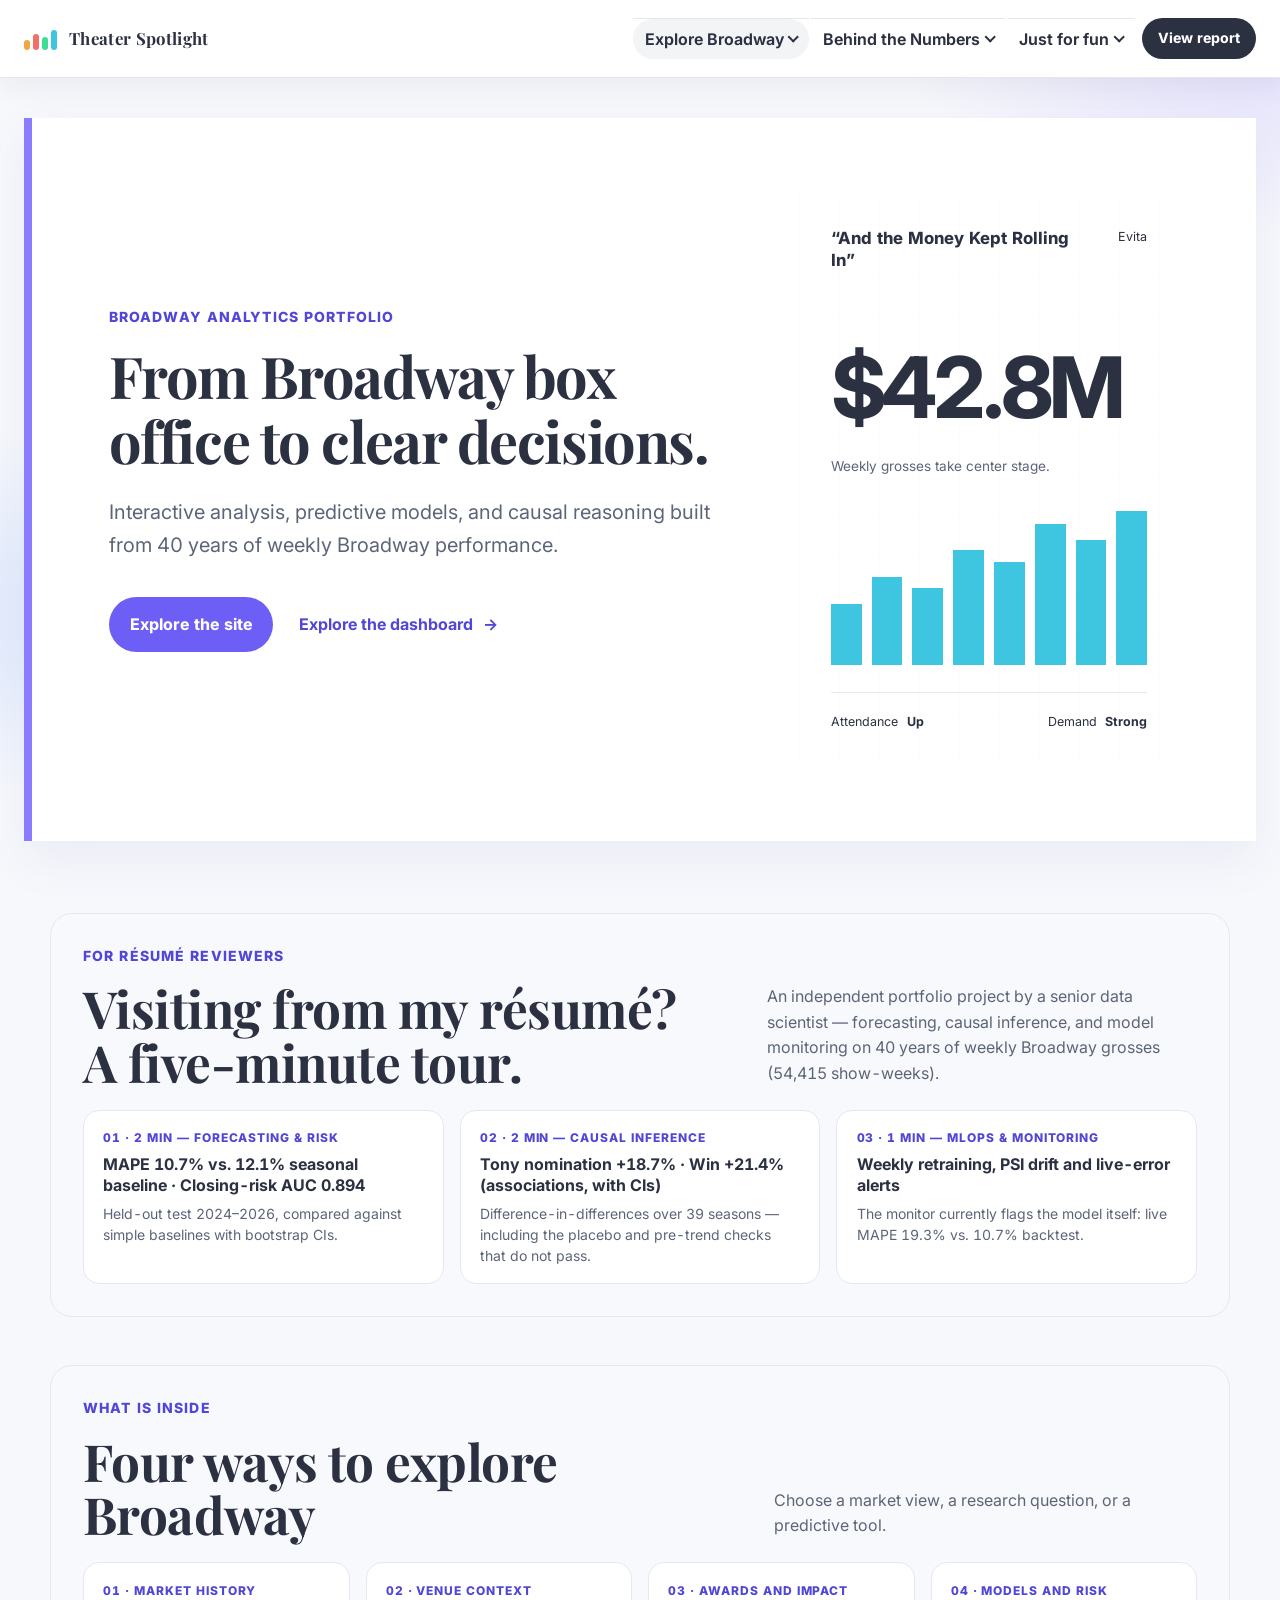
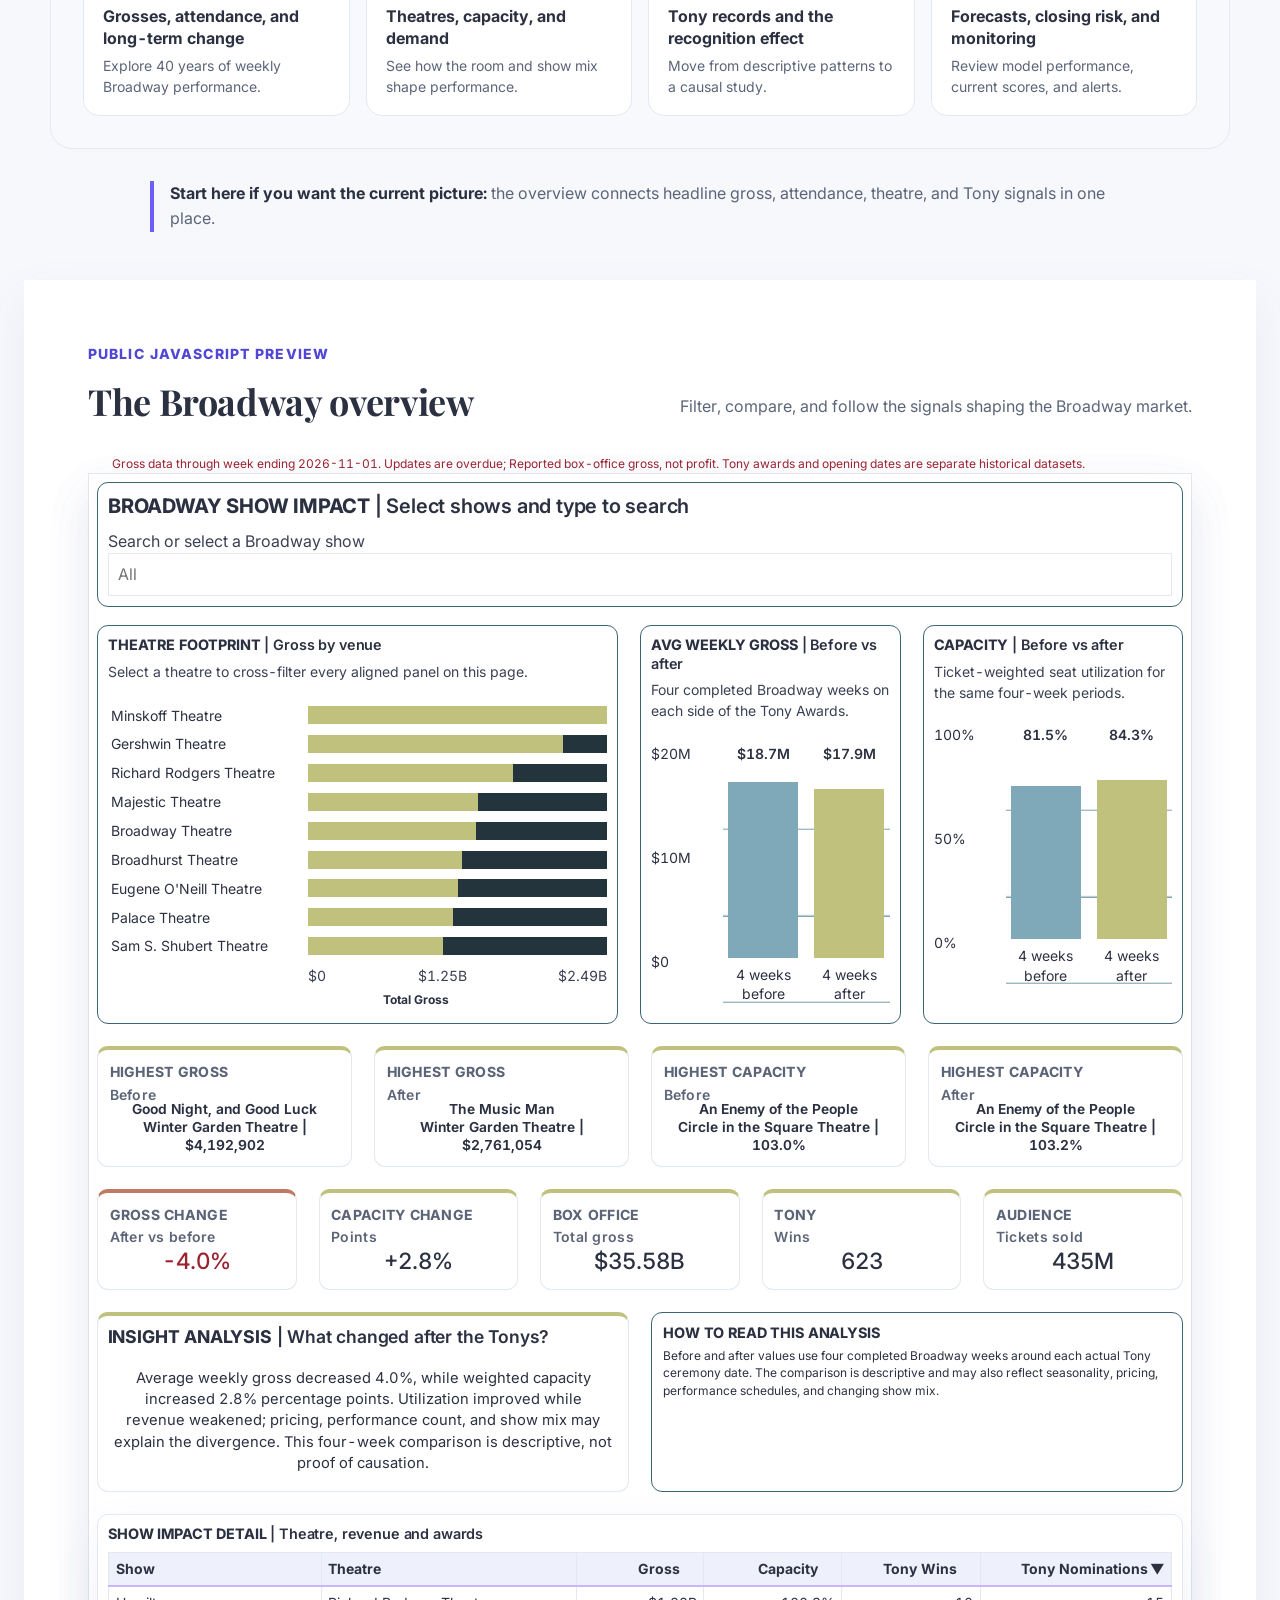
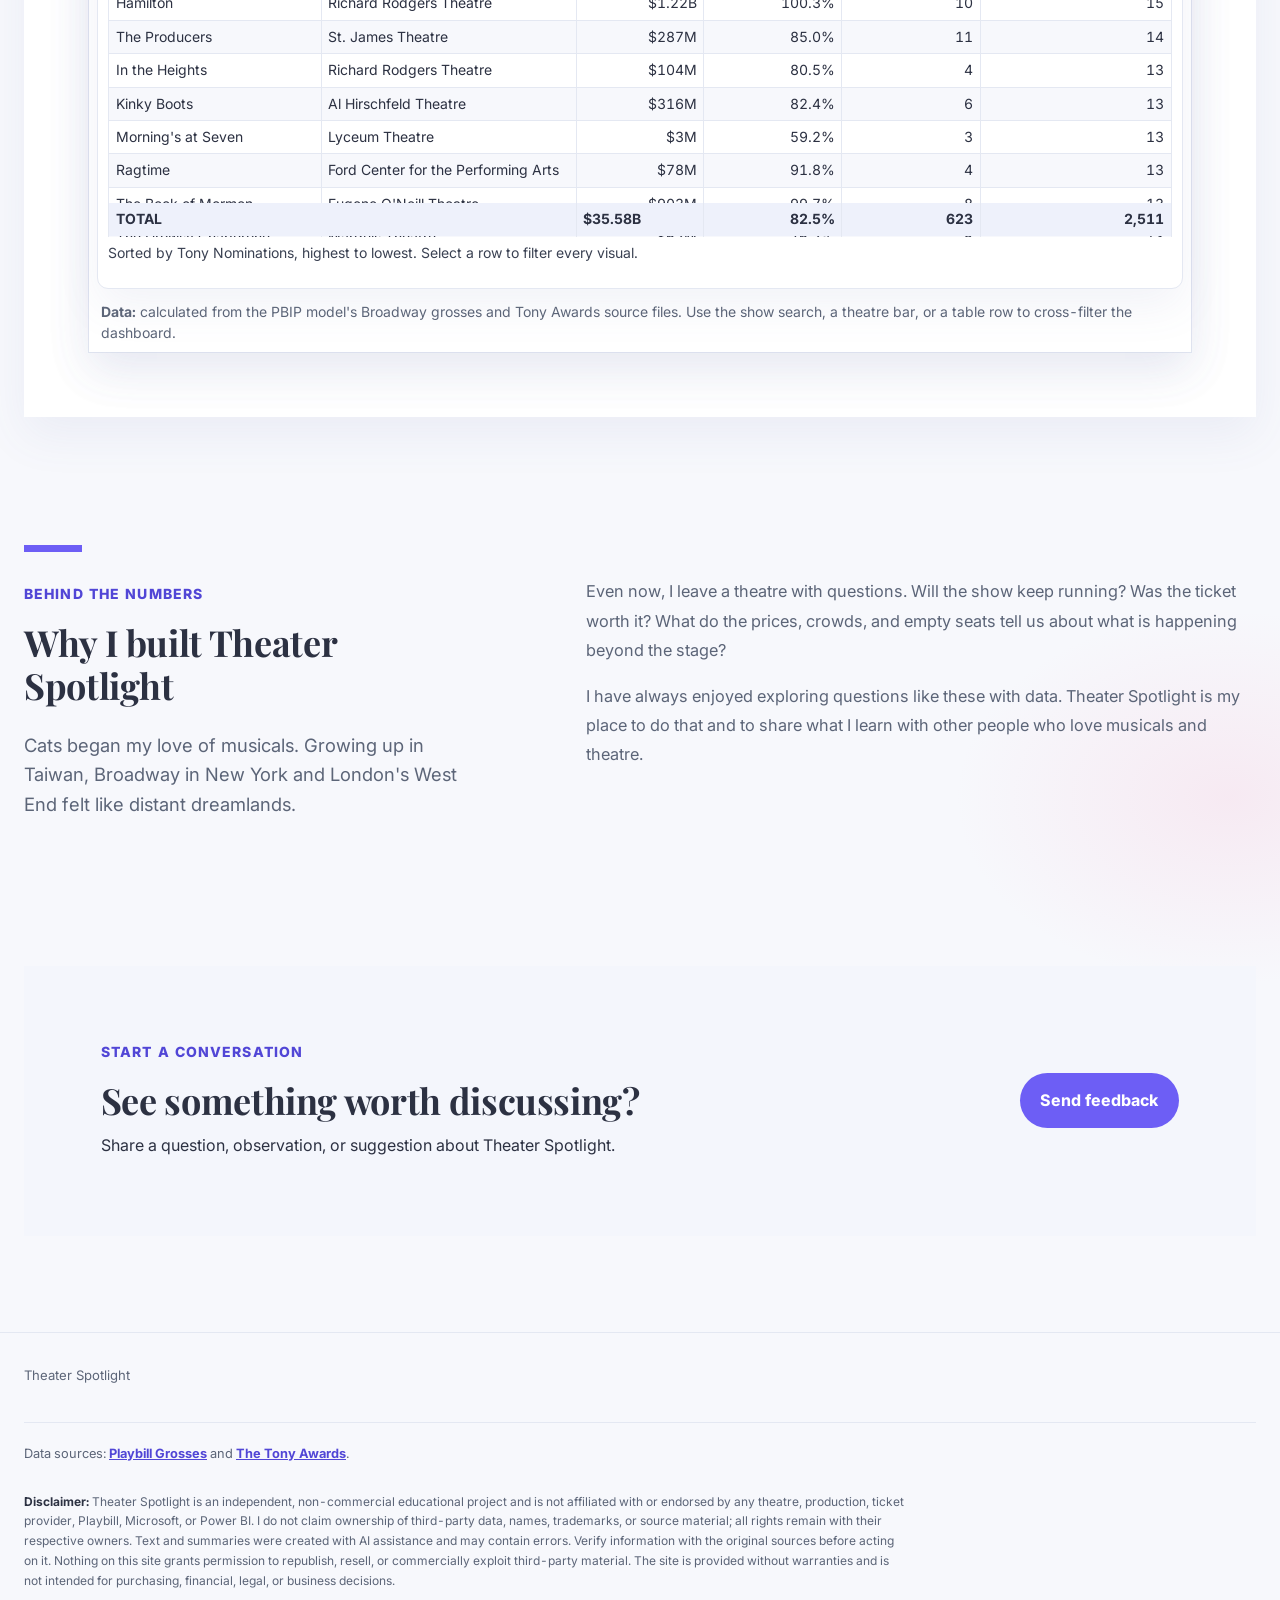
==== commit 60419c15: "Add files via upload" ====
--- a/index.html
+++ b/index.html
@@ -6,7 +6,7 @@
   <meta name="description" content="Theater Spotlight: interactive Broadway performance analytics.">
   <title>Overview | Theater Spotlight</title>
   <link rel="preconnect" href="https://fonts.googleapis.com"><link rel="preconnect" href="https://fonts.gstatic.com" crossorigin><link href="https://fonts.googleapis.com/css2?family=Playfair+Display:wght@600;700;800&family=Inter:wght@400;500;600;700;800&display=swap" rel="stylesheet">
-  <link rel="stylesheet" href="styles.css?v=121">
+  <link rel="stylesheet" href="styles.css?v=119">
   <!-- Google tag (gtag.js) -->
   <script async src="https://www.googletagmanager.com/gtag/js?id=G-47RPC1XZKM"></script>
   <script>
@@ -23,7 +23,6 @@
     })(window, document, "clarity", "script", "y83snmaz05");
   </script>
   <script src="nav.js?v=3" defer></script>
-  <script src="analytics.js?v=2" defer></script>
 </head>
 <body class="theme-overview">
   <header class="site-header">
@@ -88,24 +87,42 @@
         <div class="art-number">$42.8M</div>
         <div class="art-caption">Weekly grosses take center stage.</div>
         <div class="art-chart" aria-hidden="true">
-          <svg viewBox="0 0 420 170" preserveAspectRatio="none" focusable="false">
-            <defs>
-              <linearGradient id="overview-area" x1="0" y1="0" x2="0" y2="1">
-                <stop offset="0" stop-color="#6D5EF5" stop-opacity=".28"/>
-                <stop offset="1" stop-color="#6D5EF5" stop-opacity=".02"/>
-              </linearGradient>
-            </defs>
-            <path class="art-chart-grid" d="M0 25H420M0 70H420M0 115H420M0 160H420"/>
-            <path class="art-chart-area" d="M0 138L60 116L120 125L180 86L240 98L300 54L360 66L420 25V170H0Z"/>
-            <path class="art-chart-line" d="M0 138L60 116L120 125L180 86L240 98L300 54L360 66L420 25"/>
-            <g class="art-chart-points">
-              <circle cx="0" cy="138" r="5"/><circle cx="120" cy="125" r="5"/>
-              <circle cx="240" cy="98" r="5"/><circle cx="360" cy="66" r="5"/>
-              <circle cx="420" cy="25" r="7"/>
-            </g>
-          </svg>
+          <i style="--height: 38%"></i><i style="--height: 55%"></i>
+          <i style="--height: 48%"></i><i style="--height: 72%"></i>
+          <i style="--height: 64%"></i><i style="--height: 88%"></i>
+          <i style="--height: 78%"></i><i style="--height: 96%"></i>
         </div>
         <div class="art-stats"><span>Attendance <b>Up</b></span><span>Demand <b>Strong</b></span></div>
+      </div>
+    </section>
+
+    <section class="reader-guide" id="reviewer-tour" aria-labelledby="reviewer-tour-title">
+      <div class="section-heading">
+        <div>
+          <p class="section-label">For résumé reviewers</p>
+          <h2 id="reviewer-tour-title">Visiting from my résumé? A five-minute tour.</h2>
+        </div>
+        <p>An independent portfolio project by a senior data scientist — forecasting,
+           causal inference, and model monitoring on 40 years of weekly Broadway
+           grosses (54,415 show-weeks).</p>
+      </div>
+      <div class="reader-guide-grid">
+        <a href="models.html#forecast">
+          <span>01 · 2 min — Forecasting &amp; risk</span>
+          <strong>MAPE 10.7% vs. 12.1% seasonal baseline · Closing-risk AUC 0.894</strong>
+          <small>Held-out test 2024–2026, compared against simple baselines with bootstrap CIs.</small>
+        </a>
+        <a href="tony-study.html#causal-results">
+          <span>02 · 2 min — Causal inference</span>
+          <strong>Tony nomination +18.7% · Win +21.4% (associations, with CIs)</strong>
+          <small>Difference-in-differences over 39 seasons — including the placebo and
+                 pre-trend checks that do not pass.</small>
+        </a>
+        <a href="models.html#monitoring">
+          <span>03 · 1 min — MLOps &amp; monitoring</span>
+          <strong>Weekly retraining, PSI drift and live-error alerts</strong>
+          <small>The monitor currently flags the model itself: live MAPE 19.3% vs. 10.7% backtest.</small>
+        </a>
       </div>
     </section>
 
@@ -246,22 +263,17 @@
       <div class="story-heading">
         <p class="section-label">Behind the numbers</p>
         <h2 id="overview-story-title">Why I built Theater Spotlight</h2>
-        <p class="story-lead">I came to Broadway for the stories. My curiosity kept going after the curtain fell.</p>
+        <p class="story-lead">Cats began my love of musicals. Growing up in Taiwan, Broadway in New York and London's West End felt like distant dreamlands.</p>
       </div>
       <div class="story-copy">
         <p>
-          Musicals have always been a source of energy and inspiration for me. As a data scientist,
-          I began wondering what was happening beyond the stage: how ticket prices and weekly grosses
-          move, how full different theatres become, and what recognition at the Tony Awards can—and
-          cannot—tell us about a show's momentum.
+          Even now, I leave a theatre with questions. Will the show keep running? Was the ticket
+          worth it? What do the prices, crowds, and empty seats tell us about what is happening
+          beyond the stage?
         </p>
         <p>
-          Theater Spotlight turns that curiosity into a transparent data project. The dashboards
-          describe the market, the Tony study examines stronger comparisons and uncertainty, and the
-          modeling work asks what can be forecast from the signals we already have. That includes a
-          closing-risk tracker that estimates the probability a production closes within eight weeks.
-          The goal is not to reduce a musical to a number, but to use data to understand the business
-          that keeps the stories on stage.
+          I have always enjoyed exploring questions like these with data. Theater Spotlight is my
+          place to do that and to share what I learn with other people who love musicals and theatre.
         </p>
       </div>
     </article>
@@ -274,7 +286,7 @@
       </div>
       <a
         class="email-button"
-        href="mailto:tsy235711@gmail.com?subject=Theater%20Spotlight%20feedback"
+        href="https://github.com/ytp026/ts/issues"
       >
         Send feedback
       </a>
--- a/styles.css
+++ b/styles.css
@@ -1,13780 +1,10756 @@
-:root {
-  color-scheme: light;
-  --accent: #BFC17D;
-  --accent-dark: #BFC17D;
-  --accent-ink: #24343C;
-  --secondary: #BFC17D;
-  --secondary-ink: #F8F0C0;
-  --ink: #F8F0C0;
-  --inverse-ink: #F7F8FC;
-  --muted: #F8F0C0;
-  --soft: #24343C;
-  --line: #3D6474;
-  --white: #24343C;
-  --max: 1240px;
-  --data-1: #BFC17D;
-  --data-2: #DDC79E;
-  --data-3: #6E94A3;
-  --data-risk: #C17A62;
-  --data-muted: #3D6474;
-  --font-display: "Playfair Display", Georgia, serif;
-  --font-body: "Inter", "Segoe UI", Arial, sans-serif;
-}
-
-/* Keep the Encore heading integrated with the light infographic. */
-body.theme-memories .memory-fun-facts .memory-facts-heading {
-  min-height: 0;
-  margin: 0 0 1rem;
-  padding: 0 0 1rem;
-  border: 0;
-  border-bottom: 1px solid #BFC17D;
-  color: #F8F0C0;
-  background: transparent;
-}
-
-body.theme-memories .memory-fun-facts .memory-facts-heading h2 {
-  color: #F8F0C0;
-}
-
-body.theme-memories .memory-fun-facts .memory-facts-heading .section-label {
-  color: #BFC17D;
-}
-
-body.theme-memories .memory-fun-facts .memory-facts-intro {
-  color: #F8F0C0;
-}
-
-body.theme-memories {
-/* Encore Report: refined editorial dashboard */
-.memory-fun-facts {
-  isolation: isolate;
-  overflow: hidden;
-  margin-bottom: 5.5rem;
-  padding: clamp(1.5rem, 4vw, 3.25rem);
-  border: 1px solid rgba(191, 193, 125, .24);
-  border-top: 1px solid rgba(59, 50, 28, .5);
-  border-radius: 28px;
-  color: #24343C;
-  background:
-    radial-gradient(circle at 82% 8%, rgba(191, 193, 125, .18), transparent 28%),
-    radial-gradient(circle at 6% 92%, rgba(61, 100, 116, .2), transparent 32%),
-    linear-gradient(145deg, #D1E0F0 0%, #D1E2F0 55%, #D1E1F0 100%);
-  box-shadow: 0 28px 65px rgba(209, 225, 240, .24);
-}
-
-.memory-fun-facts::before {
-  position: absolute;
-  z-index: -1;
-  inset: 0;
-  background:
-    linear-gradient(90deg, rgba(61, 100, 116, .025) 1px, transparent 1px),
-    linear-gradient(rgba(61, 100, 116, .025) 1px, transparent 1px);
-  background-size: 42px 42px;
-  mask-image: linear-gradient(to bottom, #F8F0C0, transparent 78%);
-  content: "";
-  pointer-events: none;
-}
-
-.memory-fun-facts::after {
-  position: absolute;
-  z-index: -1;
-  top: -110px;
-  right: -90px;
-  width: 310px;
-  height: 310px;
-  border: 1px solid rgba(191, 193, 125, .16);
-  border-radius: 50%;
-  background: transparent;
-  box-shadow:
-    0 0 0 42px rgba(191, 193, 125, .025),
-    0 0 0 84px rgba(191, 193, 125, .015);
-  opacity: 1;
-  content: "";
-}
-
-.memory-facts-heading {
-  display: grid;
-  grid-template-columns: minmax(0, 1.2fr) minmax(280px, .8fr);
-  align-items: end;
-  gap: 1.5rem 3rem;
-  margin: 0 0 2.25rem;
-  padding: 0 0 1.75rem;
-  border-bottom: 1px solid rgba(191, 193, 125, .22);
-}
-
-.memory-facts-heading .section-label {
-  margin: 0 0 .55rem;
-  color: #BFC17D;
-  font-size: .67rem;
-  letter-spacing: .22em;
-}
-
-.memory-facts-heading h2 {
-  margin: 0;
-  color: #24343C;
-  font-size: clamp(2.4rem, 5vw, 4.25rem);
-  font-weight: 650;
-  letter-spacing: -.045em;
-  line-height: .95;
-}
-
-.memory-facts-intro {
-  grid-column: 2;
-  grid-row: 1 / span 2;
-  max-width: 390px;
-  margin: 0;
-  justify-self: end;
-  color: rgba(61, 100, 116, .66);
-  font-size: .94rem;
-  line-height: 1.65;
-}
-
-.memory-facts-infographic {
-  display: grid;
-  grid-template-columns: repeat(12, minmax(0, 1fr));
-  grid-template-rows: repeat(2, minmax(138px, auto)) minmax(130px, auto);
-  gap: .8rem;
-  margin: 0;
-  counter-reset: none;
-}
-
-.memory-facts-infographic::before {
-  display: none;
-}
-
-.memory-fact,
-.fact-cities,
-.fact-city,
-.fact-show,
-.fact-year,
-.fact-rating,
-.fact-loved,
-.fact-theatre,
-.fact-month,
-.fact-strength {
-  --fact-accent: #BFC17D;
-  position: relative;
-  display: grid;
-  grid-template-columns: 42px minmax(0, 1fr);
-  grid-template-rows: auto auto auto;
-  min-width: 0;
-  min-height: 130px;
-  padding: 1.15rem;
-  overflow: hidden;
-  border: 1px solid rgba(61, 100, 116, .1);
-  border-radius: 16px;
-  color: #24343C;
-  background: linear-gradient(145deg, rgba(61, 100, 116, .075), rgba(61, 100, 116, .025));
-  box-shadow: inset 0 1px 0 rgba(61, 100, 116, .05);
-  clip-path: none;
-  text-align: left;
-  transform: none;
-  place-items: initial;
-  column-gap: .8rem;
-  transition: border-color .2s ease, background .2s ease, transform .2s ease;
-}
-
-.memory-fact:hover {
-  border-color: rgba(191, 193, 125, .42);
-  background: linear-gradient(145deg, rgba(61, 100, 116, .105), rgba(61, 100, 116, .04));
-  transform: translateY(-2px);
-}
-
-.memory-fact::after {
-  position: absolute;
-  top: 0;
-  right: 1.15rem;
-  left: 1.15rem;
-  height: 1px;
-  background: linear-gradient(90deg, transparent, rgba(191, 193, 125, .65), transparent);
-  content: "";
-}
-
-.fact-cities {
-  grid-column: 1 / 5;
-  grid-row: 1 / 3;
-  grid-template-columns: 1fr;
-  grid-template-rows: auto auto auto auto;
-  align-content: center;
-  justify-items: start;
-  padding: clamp(1.5rem, 3vw, 2.25rem);
-  border-color: rgba(191, 193, 125, .3);
-  border-radius: 18px;
-  background:
-    radial-gradient(circle at 85% 18%, rgba(191, 193, 125, .18), transparent 35%),
-    linear-gradient(145deg, rgba(191, 193, 125, .11), rgba(61, 100, 116, .025));
-  box-shadow: inset 0 1px 0 rgba(61, 100, 116, .08);
-  text-align: left;
-}
-
-.fact-city { grid-column: 5 / 10; grid-row: 1; }
-.fact-show { grid-column: 10 / 13; grid-row: 1; }
-.fact-year { grid-column: 5 / 8; grid-row: 2; }
-.fact-rating { grid-column: 8 / 11; grid-row: 2; }
-.fact-loved { grid-column: 11 / 13; grid-row: 2; }
-.fact-theatre { grid-column: 1 / 5; grid-row: 3; }
-.fact-month { grid-column: 5 / 9; grid-row: 3; }
-.fact-strength { grid-column: 9 / 13; grid-row: 3; }
-
-.memory-fact > .fact-icon,
-.fact-cities > .fact-icon,
-.fact-city > .fact-icon,
-.fact-show > .fact-icon,
-.fact-year > .fact-icon,
-.fact-rating > .fact-icon,
-.fact-loved > .fact-icon,
-.fact-theatre > .fact-icon,
-.fact-month > .fact-icon,
-.fact-strength > .fact-icon {
-  position: static;
-  grid-column: 1;
-  grid-row: 1 / span 3;
-  width: 2.4rem;
-  height: 2.4rem;
-  margin: 0;
-  align-self: center;
-  justify-self: start;
-  border: 1px solid rgba(191, 193, 125, .35);
-  border-radius: 10px;
-  color: #BFC17D;
-  background: rgba(191, 193, 125, .07);
-  transform: none;
-}
-
-.fact-cities > .fact-icon {
-  grid-column: 1;
-  grid-row: 1;
-  width: 2.8rem;
-  height: 2.8rem;
-  margin-bottom: 1.25rem;
-  justify-self: start;
-}
-
-.memory-fact > span:not(.fact-icon),
-.fact-cities > span:not(.fact-icon) {
-  grid-column: 2;
-  grid-row: 1;
-  align-self: end;
-  justify-self: stretch;
-  color: rgba(30, 41, 46, .54);
-  font-size: .62rem;
-  font-weight: 700;
-  letter-spacing: .14em;
-  text-transform: uppercase;
-}
-
-.memory-fact > strong,
-.fact-show > strong,
-.fact-loved > strong {
-  grid-column: 2;
-  grid-row: 2;
-  margin: .32rem 0 0;
-  justify-self: stretch;
-  color: #24343C;
-  font: 650 clamp(1.08rem, 1.8vw, 1.45rem)/1.15 var(--font-display);
-  letter-spacing: -.02em;
-}
-
-.memory-fact > small,
-.fact-rating-line {
-  grid-column: 2;
-  grid-row: 3;
-  margin-top: .48rem;
-  justify-self: stretch;
-  color: rgba(30, 41, 46, .46);
-  font-size: .64rem;
-  line-height: 1.4;
-}
-
-.fact-cities > strong {
-  grid-column: 1;
-  grid-row: 2;
-  margin: 0;
-  justify-self: start;
-  color: #BFC17D;
-  font: 600 clamp(4.5rem, 9vw, 7.5rem)/.82 var(--font-display);
-  letter-spacing: -.07em;
-}
-
-.fact-cities > span:not(.fact-icon) {
-  grid-column: 1;
-  grid-row: 3;
-  margin-top: 1.15rem;
-  justify-self: start;
-  color: rgba(61, 100, 116, .82);
-  font-size: .72rem;
-}
-
-.fact-cities > small {
-  grid-column: 1;
-  grid-row: 4;
-  margin-top: .45rem;
-  justify-self: start;
-  color: rgba(30, 41, 46, .46);
-}
-
-.fact-rating-line {
-  display: flex;
-  gap: .25rem;
-}
-
-.fact-rating-line i {
-  width: 18px;
-  height: 3px;
-  border-radius: 999px;
-  background: #BFC17D;
-}
-
-.fact-rating-line i:last-child {
-  background: rgba(191, 193, 125, .2);
-}
-
-@media (max-width: 900px) {
-  .memory-facts-heading {
-    grid-template-columns: 1fr;
-    gap: 1rem;
-  }
-
-  .memory-facts-intro {
-    grid-column: 1;
-    grid-row: auto;
-    max-width: 560px;
-    margin: 0;
-    justify-self: start;
-  }
-
-  .memory-facts-infographic {
-    grid-template-columns: repeat(2, minmax(0, 1fr));
-    grid-template-rows: none;
-  }
-
-  .fact-cities {
-    grid-column: 1 / -1;
-    grid-row: auto;
-    grid-template-columns: auto minmax(0, 1fr);
-    grid-template-rows: auto auto auto;
-    min-height: 190px;
-    align-content: center;
-    column-gap: 1.5rem;
-  }
-
-  .fact-cities > .fact-icon {
-    grid-column: 1;
-    grid-row: 1 / span 3;
-    margin: 0;
-    align-self: center;
-  }
-
-  .fact-cities > strong {
-    grid-column: 2;
-    grid-row: 1;
-  }
-
-  .fact-cities > span:not(.fact-icon) {
-    grid-column: 2;
-    grid-row: 2;
-    margin-top: .85rem;
-  }
-
-  .fact-cities > small {
-    grid-column: 2;
-    grid-row: 3;
-  }
-
-  .fact-city,
-  .fact-show,
-  .fact-year,
-  .fact-rating,
-  .fact-loved,
-  .fact-theatre,
-  .fact-month,
-  .fact-strength {
-    grid-column: auto;
-    grid-row: auto;
-  }
-}
-
-@media (max-width: 640px) {
-  .memory-fun-facts {
-    padding: 1.25rem;
-    border-radius: 20px;
-  }
-
-  .memory-facts-heading {
-    margin: 0 0 1.25rem;
-    padding: 0 0 1.25rem;
-  }
-
-  .memory-facts-infographic {
-    grid-template-columns: 1fr;
-  }
-
-  .fact-cities,
-  .fact-city,
-  .fact-show,
-  .fact-year,
-  .fact-rating,
-  .fact-loved,
-  .fact-theatre,
-  .fact-month,
-  .fact-strength {
-    grid-column: 1;
-    grid-row: auto;
-  }
-
-  .fact-cities {
-    min-height: 170px;
-  }
-}
-
-/* Encore Report v2: compact, warm editorial treatment */
-.memory-fun-facts {
-  margin-bottom: 4.5rem;
-  border: 1px solid #BFC17D;
-  border-radius: 22px;
-  color: #F8F0C0;
-  background: #6E94A3;
-  box-shadow: 0 20px 50px rgba(217, 224, 232, .1);
-}
-
-.memory-fun-facts::before {
-  background:
-    linear-gradient(90deg, rgba(211, 224, 238, .025) 1px, transparent 1px),
-    linear-gradient(rgba(211, 224, 238, .025) 1px, transparent 1px);
-  background-size: 32px 32px;
-  mask-image: linear-gradient(#F8F0C0, transparent 74%);
-}
-
-.memory-fun-facts::after {
-  display: none;
-}
-
-.memory-facts-heading {
-  border-bottom-color: #BFC17D;
-}
-
-.memory-facts-heading .section-label {
-  color: #BFC17D;
-}
-
-.memory-facts-heading h2 {
-  color: #F8F0C0;
-}
-
-.memory-facts-intro {
-  color: #F8F0C0;
-}
-
-.memory-fact,
-.fact-city,
-.fact-show,
-.fact-year,
-.fact-rating,
-.fact-loved,
-.fact-theatre,
-.fact-month,
-.fact-strength {
-  border-color: #372E20;
-  color: #F8F0C0;
-  background: rgba(61, 100, 116, .78);
-  box-shadow: 0 7px 18px rgba(241, 245, 249, .055);
-}
-
-.memory-fact:hover {
-  border-color: #BFC17D;
-  background: #24343C;
-}
-
-.memory-fact::after {
-  background: linear-gradient(90deg, transparent, rgba(193, 122, 98, .28), transparent);
-}
-
-.memory-fact > .fact-icon,
-.fact-city > .fact-icon,
-.fact-show > .fact-icon,
-.fact-year > .fact-icon,
-.fact-rating > .fact-icon,
-.fact-loved > .fact-icon,
-.fact-theatre > .fact-icon,
-.fact-month > .fact-icon,
-.fact-strength > .fact-icon {
-  border-color: rgba(193, 122, 98, .2);
-  color: #BFC17D;
-  background: #6E94A3;
-}
-
-.memory-fact > span:not(.fact-icon) {
-  color: #DDC79E;
-}
-
-.memory-fact > strong,
-.fact-show > strong,
-.fact-loved > strong {
-  color: #F8F0C0;
-}
-
-.memory-fact > small {
-  color: #DDC79E;
-}
-
-.fact-cities {
-  border: 0;
-  color: #24343C;
-  background:
-    radial-gradient(circle at 88% 15%, rgba(191, 193, 125, .22), transparent 30%),
-    linear-gradient(145deg, #D3E1EE, #D4E2ED);
-  box-shadow: 0 12px 24px rgba(211, 224, 238, .16);
-}
-
-.fact-cities > .fact-icon {
-  border-color: rgba(191, 193, 125, .4);
-  color: #BFC17D;
-  background: rgba(191, 193, 125, .08);
-}
-
-.fact-cities > strong {
-  color: #BFC17D;
-}
-
-.fact-cities > span:not(.fact-icon) {
-  color: #24343C;
-}
-
-.fact-cities > small {
-  color: rgba(61, 100, 116, .56);
-}
-
-.fact-rating-line i {
-  background: #BFC17D;
-}
-
-.fact-rating-line i:last-child {
-  background: rgba(193, 122, 98, .15);
-}
-
-@media (max-width: 640px) {
-  .memory-fun-facts {
-    width: min(calc(100% - 24px), var(--max));
-    margin-top: -1.5rem;
-    margin-bottom: 3.5rem;
-    padding: 1rem;
-    border-radius: 18px;
-  }
-
-  .memory-facts-heading {
-    gap: .7rem;
-    margin-bottom: .9rem;
-    padding: .25rem .15rem 1rem;
-  }
-
-  .memory-facts-heading .section-label {
-    margin-bottom: .25rem;
-    font-size: .58rem;
-  }
-
-  .memory-facts-heading h2 {
-    font-size: 2.15rem;
-    line-height: 1;
-  }
-
-  .memory-facts-intro {
-    font-size: .78rem;
-    line-height: 1.45;
-  }
-
-  .memory-facts-infographic {
-    grid-template-columns: repeat(2, minmax(0, 1fr));
-    gap: .55rem;
-  }
-
-  .fact-cities {
-    grid-column: 1 / -1;
-    grid-template-columns: 44px minmax(0, 1fr);
-    grid-template-rows: auto auto;
-    min-height: 118px;
-    padding: 1rem 1.15rem;
-    column-gap: .85rem;
-  }
-
-  .fact-cities > .fact-icon {
-    grid-column: 1;
-    grid-row: 1 / span 2;
-    width: 2.5rem;
-    height: 2.5rem;
-  }
-
-  .fact-cities > strong {
-    grid-column: 2;
-    grid-row: 1;
-    align-self: end;
-    font-size: 3.3rem;
-    line-height: .8;
-  }
-
-  .fact-cities > span:not(.fact-icon) {
-    grid-column: 2;
-    grid-row: 2;
-    margin-top: .65rem;
-    align-self: start;
-  }
-
-  .fact-cities > small {
-    display: none;
-  }
-
-  .fact-city,
-  .fact-show,
-  .fact-year,
-  .fact-rating,
-  .fact-loved,
-  .fact-theatre,
-  .fact-month,
-  .fact-strength {
-    grid-column: auto;
-    grid-row: auto;
-    grid-template-columns: 30px minmax(0, 1fr);
-    min-height: 104px;
-    padding: .75rem;
-    column-gap: .5rem;
-  }
-
-  .memory-fact > .fact-icon {
-    width: 1.75rem;
-    height: 1.75rem;
-    border-radius: 8px;
-  }
-
-  .memory-fact > .fact-icon svg {
-    width: .95rem;
-    height: .95rem;
-  }
-
-  .memory-fact > span:not(.fact-icon) {
-    font-size: .5rem;
-    letter-spacing: .08em;
-  }
-
-  .memory-fact > strong,
-  .fact-show > strong,
-  .fact-loved > strong {
-    margin-top: .2rem;
-    font-size: clamp(.86rem, 3.6vw, 1.05rem);
-    line-height: 1.08;
-  }
-
-  .memory-fact > small {
-    display: none;
-  }
-
-  .fact-rating-line {
-    margin-top: .4rem;
-    gap: .18rem;
-  }
-
-  .fact-rating-line i {
-    width: 10px;
-  }
-}
-
-.encore-infographic {
-  --average-rating: 0%;
-  display: grid;
-  grid-template-columns: repeat(12, minmax(0, 1fr));
-  gap: .8rem;
-}
-
-.encore-panel {
-  position: relative;
-  min-width: 0;
-  padding: 1.4rem;
-  overflow: hidden;
-  border: 1px solid #BFC17D;
-  border-radius: 15px;
-  background: rgba(61, 100, 116, .82);
-}
-
-.encore-panel-heading {
-  display: flex;
-  align-items: center;
-  gap: .75rem;
-  margin-bottom: 1.4rem;
-}
-
-.encore-panel-heading > span {
-  display: grid;
-  flex: 0 0 auto;
-  width: 2rem;
-  height: 2rem;
-  border: 1px solid #DDC79E;
-  border-radius: 50%;
-  place-items: center;
-  color: #BFC17D;
-  font-size: .58rem;
-  font-weight: 800;
-  letter-spacing: .08em;
-}
-
-.encore-panel-heading h3 {
-  margin: 0;
-  color: #F8F0C0;
-  font: 650 1.25rem/1 var(--font-display);
-}
-
-.encore-panel-heading p {
-  margin: .22rem 0 0;
-  color: #DDC79E;
-  font-size: .66rem;
-}
-
-.encore-footprint {
-  grid-column: 1 / 6;
-  grid-row: 1 / 3;
-  display: grid;
-  grid-template-columns: .8fr 1.2fr;
-  align-content: start;
-  gap: 1rem 1.5rem;
-}
-
-.encore-footprint .encore-panel-heading {
-  grid-column: 1 / -1;
-}
-
-.encore-city-total {
-  display: grid;
-  align-content: center;
-  min-height: 190px;
-  padding: 1.2rem;
-  border-radius: 13px;
-  color: #24343C;
-  background:
-    radial-gradient(circle at 85% 15%, rgba(191, 193, 125, .24), transparent 32%),
-    #D4E2ED;
-}
-
-.encore-globe {
-  color: #BFC17D;
-}
-
-.encore-globe svg,
-.encore-ticket-icon svg {
-  width: 1.5rem;
-  height: 1.5rem;
-  fill: none;
-  stroke: currentColor;
-  stroke-width: 1.6;
-  stroke-linecap: round;
-  stroke-linejoin: round;
-}
-
-.encore-city-total strong {
-  margin-top: .65rem;
-  color: #BFC17D;
-  font: 600 clamp(3.8rem, 7vw, 5.6rem)/.8 var(--font-display);
-  letter-spacing: -.06em;
-}
-
-.encore-city-total > span:last-child {
-  margin-top: .8rem;
-  color: rgba(61, 100, 116, .7);
-  font-size: .62rem;
-  font-weight: 750;
-  letter-spacing: .12em;
-  text-transform: uppercase;
-}
-
-.encore-data-list {
-  display: grid;
-  align-content: stretch;
-  margin: 0;
-}
-
-.encore-data-list > div {
-  display: grid;
-  align-content: center;
-  padding: 1rem 0;
-  border-bottom: 1px solid #BFC17D;
-}
-
-.encore-data-list > div:last-child {
-  border-bottom: 0;
-}
-
-.encore-data-list dt,
-.encore-timeline span,
-.encore-rating span,
-.encore-taste-details span,
-.encore-return span {
-  color: #DDC79E;
-  font-size: .6rem;
-  font-weight: 750;
-  letter-spacing: .1em;
-  text-transform: uppercase;
-}
-
-.encore-data-list dd {
-  margin: .38rem 0 0;
-  color: #F8F0C0;
-  font: 650 clamp(1rem, 2vw, 1.35rem)/1.15 var(--font-display);
-}
-
-.encore-rhythm {
-  grid-column: 6 / 9;
-  grid-row: 1;
-}
-
-.encore-timeline {
-  position: relative;
-  display: grid;
-  gap: 1.15rem;
-  padding-left: 1.1rem;
-}
-
-.encore-timeline::before {
-  position: absolute;
-  top: .45rem;
-  bottom: .45rem;
-  left: 3px;
-  width: 1px;
-  background: #BFC17D;
-  content: "";
-}
-
-.encore-timeline > div {
-  position: relative;
-  display: grid;
-}
-
-.encore-timeline i {
-  position: absolute;
-  top: .25rem;
-  left: -1.27rem;
-  width: 7px;
-  height: 7px;
-  border: 2px solid #6E94A3;
-  border-radius: 50%;
-  background: #BFC17D;
-  box-shadow: 0 0 0 1px #BFC17D;
-}
-
-.encore-timeline strong {
-  margin-top: .25rem;
-  color: #F8F0C0;
-  font: 650 1.2rem/1.1 var(--font-display);
-}
-
-.encore-taste {
-  grid-column: 9 / 13;
-  grid-row: 1 / 3;
-}
-
-.encore-rating {
-  padding: 1.15rem;
-  border-radius: 12px;
-  background: #D4E2ED;
-}
-
-.encore-rating > div:first-child {
-  display: flex;
-  align-items: end;
-  justify-content: space-between;
-  gap: 1rem;
-}
-
-.encore-rating span {
-  color: rgba(61, 100, 116, .62);
-}
-
-.encore-rating strong {
-  color: #BFC17D;
-  font: 600 1.45rem/1 var(--font-display);
-}
-
-.encore-rating-track {
-  height: 7px;
-  margin-top: 1rem;
-  overflow: hidden;
-  border-radius: 999px;
-  background: rgba(61, 100, 116, .12);
-}
-
-.encore-rating-track i {
-  display: block;
-  width: var(--average-rating);
-  height: 100%;
-  border-radius: inherit;
-  background: linear-gradient(90deg, #BFC17D, #BFC17D);
-}
-
-.encore-rating-scale {
-  display: flex;
-  justify-content: space-between;
-  margin-top: .45rem;
-}
-
-.encore-rating-scale span {
-  font-size: .5rem;
-}
-
-.encore-taste-details {
-  display: grid;
-  grid-template-columns: .75fr 1.25fr;
-  gap: .7rem;
-  margin-top: .7rem;
-}
-
-.encore-taste-details > div {
-  display: grid;
-  align-content: center;
-  min-height: 92px;
-  padding: .85rem;
-  border: 1px solid #BFC17D;
-  border-radius: 11px;
-}
-
-.encore-taste-details strong {
-  margin-top: .28rem;
-  color: #F8F0C0;
-  font: 650 1.05rem/1.1 var(--font-display);
-}
-
-.encore-taste-details > div:first-child strong {
-  margin: 0;
-  color: #BFC17D;
-  font-size: 2.2rem;
-  line-height: .8;
-}
-
-.encore-taste-details > div:first-child span {
-  margin-top: .65rem;
-}
-
-.encore-return {
-  grid-column: 6 / 9;
-  grid-row: 2;
-  display: block;
-  color: #24343C;
-  background: #BFC17D;
-}
-
-.encore-return-heading {
-  display: flex;
-  align-items: center;
-  gap: .55rem;
-  margin-bottom: .6rem;
-}
-
-.encore-ticket-icon {
-  display: grid;
-  width: 1.7rem;
-  height: 1.7rem;
-  place-items: center;
-  color: #3B2C1C;
-}
-
-.encore-return-heading span {
-  color: rgba(61, 100, 116, .68);
-  font-size: .58rem;
-  font-weight: 750;
-  letter-spacing: .1em;
-  text-transform: uppercase;
-}
-
-.encore-show-stairs {
-  display: grid;
-  gap: .26rem;
-  margin: 0;
-  padding: 0;
-  list-style: none;
-}
-
-.encore-show-stairs li {
-  display: grid;
-  grid-template-columns: 27px minmax(0, 1fr);
-  align-items: center;
-  gap: .4rem;
-  min-height: 25px;
-  padding: .25rem .45rem;
-  border-radius: 5px;
-  color: #BFC17D;
-  background: #24343C;
-}
-
-.encore-show-stairs li:nth-child(1) { width: 100%; }
-.encore-show-stairs li:nth-child(2) { width: 86%; }
-.encore-show-stairs li:nth-child(3) { width: 72%; }
-
-.encore-show-stairs b {
-  display: grid;
-  width: 25px;
-  height: 17px;
-  border-radius: 50%;
-  place-items: center;
-  color: #24343C;
-  background: #BFC17D;
-  font-size: .52rem;
-}
-
-.encore-show-stairs strong {
-  font: 650 .66rem/1.2 var(--font-display);
-}
-
-.encore-show-stairs li > span {
-  color: #BFC17D;
-  font-size: .56rem;
-  font-weight: 800;
-}
-
-@media (max-width: 900px) {
-  .encore-footprint { grid-column: 1 / 8; }
-  .encore-rhythm { grid-column: 8 / 13; }
-  .encore-return { grid-column: 8 / 13; }
-  .encore-taste {
-    grid-column: 1 / -1;
-    grid-row: 3;
-    display: grid;
-    grid-template-columns: 1fr 1fr;
-    gap: .8rem;
-  }
-  .encore-taste .encore-panel-heading { grid-column: 1 / -1; margin-bottom: .2rem; }
-  .encore-taste-details { margin-top: 0; }
-}
-
-@media (max-width: 640px) {
-  .encore-infographic {
-    grid-template-columns: 1fr;
-    gap: .65rem;
-  }
-
-  .encore-panel,
-  .encore-footprint,
-  .encore-rhythm,
-  .encore-taste,
-  .encore-return {
-    grid-column: 1;
-    grid-row: auto;
-  }
-
-  .encore-panel {
-    padding: 1rem;
-  }
-
-  .encore-panel-heading {
-    margin-bottom: .9rem;
-  }
-
-  .encore-footprint {
-    grid-template-columns: .65fr 1.35fr;
-    gap: .6rem .8rem;
-  }
-
-  .encore-city-total {
-    min-height: 150px;
-    padding: .9rem;
-  }
-
-  .encore-city-total strong {
-    font-size: 3.6rem;
-  }
-
-  .encore-data-list > div {
-    padding: .65rem 0;
-  }
-
-  .encore-taste {
-    display: grid;
-    grid-template-columns: 1fr;
-    gap: .6rem;
-  }
-
-  .encore-taste .encore-panel-heading {
-    grid-column: 1;
-  }
-
-  .encore-return {
-    grid-template-columns: 34px minmax(0, 1fr);
-  }
-}
-}
-
-.theme-overview,
-.theme-theatres,
-.theme-history,
-.theme-tony,
-.theme-access,
-.theme-game,
-.theme-memories {
-  --accent: #BFC17D;
-  --accent-dark: #BFC17D;
-  --accent-ink: #24343C;
-  --secondary: #BFC17D;
-  --secondary-ink: #F8F0C0;
-  --ink: #F8F0C0;
-  --muted: #F8F0C0;
-  --soft: #24343C;
-  --line: #3D6474;
-}
-
-.game-hero {
-  background:
-    radial-gradient(circle at 82% 20%, rgba(191, 193, 125, .36), transparent 24%),
-    linear-gradient(135deg, #24343C, #6E94A3);
-}
-
-.game-art {
-  background: linear-gradient(145deg, #F8F0C0, #E2D1F0);
-}
-
-.game-marquee {
-  display: grid;
-  width: 128px;
-  height: 128px;
-  margin: 1.4rem auto;
-  place-items: center;
-  border: 5px double #BFC17D;
-  border-radius: 50%;
-  color: #BFC17D;
-  font-family: var(--font-display);
-  font-size: 5rem;
-  line-height: 1;
-  box-shadow: 0 0 28px rgba(191, 193, 125, .25);
-}
-
-.game-section {
-  max-width: 980px;
-  margin: 0 auto;
-  padding: 4rem 5vw 5rem;
-}
-
-.game-scoreboard {
-  display: grid;
-  grid-template-columns: repeat(3, 1fr);
-  gap: 1rem;
-  margin-bottom: 1rem;
-}
-
-.game-scoreboard article {
-  padding: 1rem 1.2rem;
-  background: #F8F0C0;
-  border-radius: 10px;
-  color: #24343C;
-  text-align: center;
-}
-
-.game-scoreboard span,
-.game-scoreboard strong {
-  display: block;
-}
-
-.game-scoreboard span {
-  margin-bottom: .25rem;
-  color: #1C213B;
-  font-size: .72rem;
-  letter-spacing: .09em;
-  text-transform: uppercase;
-}
-
-.game-scoreboard strong {
-  color: #BFC17D;
-  font-size: 1.5rem;
-}
-
-.game-board {
-  padding: clamp(1.2rem, 4vw, 2.4rem);
-  background: #24343C;
-  border: 1px solid #3D6474;
-  border-radius: 14px;
-  box-shadow: 0 18px 44px rgba(209, 213, 240, .1);
-}
-
-.game-board-heading {
-  display: flex;
-  align-items: center;
-  justify-content: space-between;
-  gap: 1rem;
-}
-
-.game-board-heading h2 {
-  margin: .15rem 0 0;
-}
-
-.secondary-button {
-  padding: .72rem 1rem;
-  background: transparent;
-  border: 1px solid #F8F0C0;
-  border-radius: 999px;
-  color: var(--inverse-ink);
-  cursor: pointer;
-  font: inherit;
-  font-weight: 700;
-}
-
-.secondary-button:disabled {
-  cursor: default;
-  opacity: .5;
-}
-
-.game-clues {
-  display: grid;
-  gap: .65rem;
-  margin: 1.5rem 0;
-  padding: 0;
-  list-style: none;
-}
-
-.game-clues li {
-  display: grid;
-  grid-template-columns: 72px 1fr;
-  gap: .8rem;
-  padding: .85rem 1rem;
-  background: #24343C;
-  border-left: 4px solid #BFC17D;
-}
-
-.game-clues span {
-  color: #DDC79E;
-  font-size: .72rem;
-  font-weight: 800;
-  letter-spacing: .06em;
-  text-transform: uppercase;
-}
-
-.game-choices {
-  display: grid;
-  grid-template-columns: repeat(2, minmax(0, 1fr));
-  gap: .75rem;
-}
-
-.game-choices button {
-  min-height: 58px;
-  padding: .8rem 1rem;
-  background: #24343C;
-  border: 1px solid #BFC17D;
-  border-radius: 8px;
-  color: #D8DDE8;
-  cursor: pointer;
-  font: inherit;
-  font-weight: 700;
-  text-align: left;
-}
-
-.game-choices button:not(:disabled):hover,
-.game-choices button:not(:disabled):focus-visible {
-  border-color: #BFC17D;
-  outline: 2px solid #6E94A3;
-}
-
-.game-choices button.correct {
-  background: #6E94A3;
-  border-color: #BFC17D;
-}
-
-.game-choices button.incorrect {
-  background: #24343C;
-  border-color: #BFC17D;
-}
-
-.game-feedback {
-  min-height: 1.5rem;
-  margin: 1rem 0;
-  font-weight: 800;
-}
-
-.game-result {
-  margin: 1.1rem 0;
-  padding: 1.3rem 1.4rem;
-  background: linear-gradient(135deg, #F8F0C0, #E2D1F0);
-  border-left: 6px solid #BFC17D;
-  border-radius: 10px;
-  color: #24343C;
-}
-
-.game-result .eyebrow {
-  color: #BFC17D;
-}
-
-.game-result h3 {
-  margin: .35rem 0;
-  color: #24343C;
-  font-family: var(--font-display);
-  font-size: 1.7rem;
-}
-
-.game-result p:last-child {
-  color: #24343C;
-  line-height: 1.55;
-}
-
-.game-next {
-  border: 0;
-  cursor: pointer;
-}
-
-.theme-memories {
-  --accent: #BFC17D;
-  --accent-dark: #BFC17D;
-  --secondary: #BFC17D;
-  --soft: #6E94A3;
-}
-
-* { box-sizing: border-box; }
-html { scroll-behavior: smooth; }
-body {
-  min-width: 320px;
-  margin: 0;
-  background: var(--white);
-  color: var(--ink);
-  font-family: var(--font-body);
-}
-a { color: inherit; }
-a:focus-visible {
-  outline: 3px solid var(--secondary);
-  outline-offset: 4px;
-}
-
-.site-header {
-  position: sticky;
-  top: 0;
-  z-index: 20;
-  display: flex;
-  align-items: center;
-  justify-content: space-between;
-  gap: 2rem;
-  min-height: 78px;
-  padding: 0 max(24px, calc((100vw - var(--max)) / 2));
-  background: rgba(61, 100, 116, .97);
-  border-bottom: 1px solid #6E94A3;
-  backdrop-filter: blur(16px);
-}
-
-.brand {
-  display: inline-flex;
-  align-items: center;
-  gap: 0.75rem;
-  font-family: var(--font-display);
-  font-size: 1.05rem;
-  font-weight: 700;
-  letter-spacing: .02em;
-  text-decoration: none;
-  white-space: nowrap;
-}
-.brand-mark {
-  position: relative;
-  display: block;
-  flex: 0 0 30px;
-  width: 30px;
-  height: 30px;
-}
-.brand-mark i { display: none; }
-.brand-mark::before {
-  position: absolute;
-  top: 0;
-  left: 9px;
-  width: 12px;
-  height: 12px;
-  background: var(--accent);
-  border: 3px solid var(--secondary);
-  border-radius: 50%;
-  content: "";
-}
-.brand-mark::after {
-  position: absolute;
-  top: 11px;
-  left: 1px;
-  width: 28px;
-  height: 19px;
-  background: linear-gradient(to bottom, rgba(191, 193, 125, .85), rgba(191, 193, 125, .12));
-  clip-path: polygon(42% 0, 58% 0, 100% 100%, 0 100%);
-  content: "";
-}
-
-main {
-  overflow: hidden;
-  background: var(--white);
-}
-.hero, .feature-strip, .report-section, .story, .contact {
-  width: min(calc(100% - 48px), var(--max));
-  margin-inline: auto;
-}
-
-.hero {
-  display: grid;
-  grid-template-columns: minmax(0, 1fr) minmax(320px, .62fr);
-  align-items: center;
-  gap: clamp(2.5rem, 6vw, 5rem);
-  min-height: 0;
-  margin-block: 2.5rem 4.5rem;
-  padding: clamp(3rem, 6vw, 5rem);
-  background: var(--soft);
-  border-left: 8px solid var(--secondary);
-}
-.hero-copy { max-width: 720px; }
-.eyebrow, .section-label {
-  margin: 0 0 1rem;
-  color: var(--accent-dark);
-  font-size: 0.72rem;
-  font-weight: 800;
-  letter-spacing: 0.15em;
-  text-transform: uppercase;
-}
-h1, h2, p { margin-top: 0; }
-h1 {
-  margin-bottom: 1.5rem;
-  font-family: var(--font-display);
-  font-size: clamp(3rem, 5.5vw, 5.2rem);
-  font-weight: 700;
-  letter-spacing: -0.035em;
-  line-height: 0.95;
-}
-h2 {
-  margin-bottom: 0.7rem;
-  font-family: var(--font-display);
-  font-size: clamp(2rem, 4vw, 3.5rem);
-  letter-spacing: -0.025em;
-  line-height: 1.05;
-}
-.intro {
-  max-width: 620px;
-  margin-bottom: 0;
-  color: var(--muted);
-  font-size: clamp(1.05rem, 2vw, 1.25rem);
-  line-height: 1.65;
-}
-.hero-actions { display: flex; align-items: center; gap: 1.6rem; margin-top: 2.2rem; }
-.primary-button, .email-button {
-  display: inline-block;
-  padding: 1rem 1.3rem;
-  background: var(--accent);
-  color: var(--accent-ink);
-  font-weight: 750;
-  text-decoration: none;
-}
-.primary-button:hover, .email-button:hover { background: var(--accent-dark); }
-.text-link { font-weight: 700; text-decoration: none; }
-.text-link span { display: inline-block; margin-left: 0.35rem; transition: transform 160ms ease; }
-.text-link:hover span { transform: translateX(5px); }
-
-.data-art {
-  position: relative;
-  min-height: 430px;
-  padding: 2rem;
-  overflow: hidden;
-  background: var(--accent);
-  color: var(--accent-ink);
-  box-shadow: 32px 32px 0 var(--secondary);
-}
-.data-art::before {
-  position: absolute;
-  inset: 0;
-  background-image: linear-gradient(rgba(61, 100, 116, .12) 1px, transparent 1px), linear-gradient(90deg, rgba(61, 100, 116, .12) 1px, transparent 1px);
-  background-size: 40px 40px;
-  content: "";
-}
-.data-art > * {
-  position: relative;
-  z-index: 2;
-  min-width: 0;
-}
-.data-art::after {
-  position: absolute;
-  top: -72px;
-  right: -72px;
-  width: 210px;
-  height: 210px;
-  background: var(--secondary);
-  border: 22px solid rgba(61, 100, 116, .35);
-  border-radius: 50%;
-  content: "";
-  z-index: 0;
-  opacity: .28;
-  pointer-events: none;
-}
-.art-topline,
-.art-stats {
-  display: flex;
-  align-items: flex-start;
-  justify-content: space-between;
-  gap: 1rem;
-  font-size: 0.78rem;
-  color: currentColor;
-}
-.art-topline span:first-child {
-  max-width: 76%;
-  font-size: clamp(.82rem, 1.4vw, 1.05rem);
-  font-weight: 750;
-  line-height: 1.35;
-  font-weight: 750;
-  line-height: 1.35;
-}
-.art-topline span:last-child {
-  flex: 0 0 auto;
-  max-width: 30%;
-  text-align: right;
-}
-.art-number { margin-top: 3rem; font-size: clamp(3rem, 7vw, 5.3rem); font-weight: 750; letter-spacing: -0.06em; }
-.art-caption { color: currentColor; font-size: 0.85rem; opacity: .78; }
-.art-quip {
-  max-width: 290px;
-  margin-top: 1rem;
-  font-family: var(--font-display);
-  font-size: .82rem;
-  font-style: italic;
-  line-height: 1.45;
-  opacity: .8;
-  overflow-wrap: anywhere;
-}
-.art-chart { display: flex; align-items: end; gap: 10px; height: 160px; margin: 1.7rem 0; }
-.art-chart i { flex: 1; height: var(--height); background: var(--secondary); }
-.art-stats { padding-top: 1.2rem; border-top: 1px solid rgba(61, 100, 116, .45); }
-.art-stats b { margin-left: 0.35rem; color: currentColor; }
-.rank-list { display: grid; gap: 1.5rem; margin: 4rem 0 3.6rem; }
-.rank-list span { display: grid; grid-template-columns: 28px 1fr; align-items: center; gap: 1rem; font-size: .75rem; }
-.rank-list i { display: block; width: var(--width); height: 18px; background: var(--secondary); }
-.decade-list {
-  display: grid;
-  gap: 1.1rem;
-  margin: 3.2rem 0 2.7rem;
-}
-.decade-list span {
-  display: grid;
-  grid-template-columns: 52px 1fr;
-  align-items: center;
-  gap: 1rem;
-  font-size: .75rem;
-}
-.decade-list i {
-  display: block;
-  width: var(--width);
-  height: 16px;
-  background: var(--secondary);
-}
-.nomination-art {
-  position: relative;
-  display: grid;
-  align-content: center;
-  min-height: 310px;
-}
-.nomination-art span {
-  font-size: .72rem;
-  font-weight: 800;
-  letter-spacing: .16em;
-  text-transform: uppercase;
-}
-.nomination-art strong {
-  margin-top: .8rem;
-  font-size: clamp(3.5rem, 7vw, 5.5rem);
-  letter-spacing: -.07em;
-  line-height: .8;
-}
-.nomination-art i {
-  position: absolute;
-  right: 0;
-  bottom: 1rem;
-  color: var(--secondary);
-  font-size: 5rem;
-  font-style: normal;
-}
-.capacity-list {
-  display: grid;
-  gap: 1.4rem;
-  margin: 4.5rem 0 4.2rem;
-}
-.capacity-list > div {
-  display: grid;
-  grid-template-columns: 84px 1fr 42px;
-  align-items: center;
-  gap: 1rem;
-  font-size: .8rem;
-}
-.capacity-list i {
-  display: block;
-  height: 16px;
-  overflow: hidden;
-  background: rgba(61, 100, 116, .24);
-}
-.capacity-list b {
-  display: block;
-  width: var(--width);
-  height: 100%;
-  background: var(--secondary);
-}
-.capacity-list strong {
-  text-align: right;
-}
-.price-tag { margin-top: 2.6rem; }
-.price-tag small { display: block; color: currentColor; opacity: .78; }
-.price-tag strong { display: inline-block; margin-top: .35rem; font-size: 5rem; letter-spacing: -.06em; }
-.price-tag span { margin-left: 1rem; color: currentColor; font-weight: 700; }
-.sparkline { position: relative; height: 90px; margin: 1rem 0 2.4rem; border-bottom: 1px solid #F8F0C0; }
-.sparkline i { position: absolute; inset: 25px 0 15px; border-top: 5px solid var(--secondary); transform: skewY(-8deg); }
-
-.feature-strip {
-  display: grid;
-  grid-template-columns: repeat(3, 1fr);
-  margin-bottom: 7rem;
-  border-block: 1px solid var(--line);
-}
-.feature-strip a { display: grid; gap: .55rem; padding: 2rem; text-decoration: none; border-right: 1px solid var(--line); }
-.feature-strip a:last-child { border-right: 0; }
-.feature-strip a:hover { background: var(--soft); }
-.feature-strip span { color: var(--accent-dark); font-size: .72rem; font-weight: 800; }
-.feature-strip strong { font-size: 1.1rem; }
-.feature-strip small { color: var(--muted); font-size: .9rem; }
-
-.report-section {
-  padding: clamp(2rem, 5vw, 4rem);
-  background: var(--soft);
-}
-.section-heading {
-  display: flex;
-  align-items: end;
-  justify-content: space-between;
-  gap: 3rem;
-  margin-bottom: 2rem;
-}
-.section-heading h2 { margin: 0; }
-.section-heading > p { max-width: 430px; margin-bottom: .2rem; color: var(--muted); line-height: 1.6; }
-.ml-index-note { max-width: 460px; color: var(--muted); line-height: 1.55; }
-.ml-index-note p { margin: 0 0 .35rem; }
-.ml-index-note ul { margin: 0; padding-left: 1.1rem; }
-.ml-index-note li { margin-bottom: .3rem; }
-.ml-index-note strong { color: var(--ink, inherit); }
-.report-frame {
-  height: min(78vh, 800px);
-  min-height: 560px;
-  overflow: hidden;
-  background: var(--white);
-  border: 1px solid var(--line);
-  box-shadow: 0 12px 35px rgba(241, 245, 249,.09);
-}
-iframe { display: block; width: 100%; height: 100%; border: 0; }
-
-.javascript-dashboard-frame {
-  height: auto;
-  min-height: 0;
-  overflow: visible;
-}
-
-.javascript-dashboard {
-  padding: 8px;
-  background: #24343C;
-  color: #D8DDE8;
-  font-family: var(--font-body);
-  font-size: .8125rem;
-  line-height: 1.45;
-}
-
-.javascript-dashboard h3 {
-  margin: 0;
-  font-family: var(--font-body);
-  font-size: .9rem;
-  font-weight: 750;
-  line-height: 1.3;
-}
-
-.javascript-dashboard h3 span {
-  font-weight: 600;
-}
-
-.javascript-dashboard :is(button, input, select, table) {
-  font-family: inherit;
-}
-
-.impact-search,
-.impact-panel,
-.reading-card {
-  background: var(--white);
-  border: 1px solid #3D6474;
-  border-radius: 11px;
-}
-
-.impact-search {
-  margin-bottom: 18px;
-  padding: 10px;
-}
-
-.impact-search h3 {
-  margin-bottom: 10px;
-  font-size: 1.25rem;
-}
-
-.impact-search input {
-  width: 100%;
-  padding: .55rem;
-  background: var(--white);
-  border: 1px solid var(--line);
-  color: var(--ink);
-  font: inherit;
-}
-
-.impact-search input:focus {
-  border-color: var(--accent-dark);
-  outline: 2px solid var(--accent-dark);
-}
-
-.impact-top-grid {
-  display: grid;
-  grid-template-columns: 2fr 1fr 1fr;
-  gap: 22px;
-  margin-bottom: 22px;
-}
-
-.impact-panel {
-  min-width: 0;
-  padding: 10px;
-  overflow: hidden;
-}
-
-.impact-panel > p {
-  margin: .35rem 0 .9rem;
-  overflow: hidden;
-  color: #F8F0C0;
-  font-size: .76rem;
-  line-height: 1.35;
-  text-overflow: ellipsis;
-  white-space: nowrap;
-}
-
-.venue-chart {
-  display: grid;
-  gap: .38rem;
-  padding: .5rem 0 .25rem;
-}
-
-.venue-chart button {
-  display: grid;
-  grid-template-columns: 190px 1fr;
-  align-items: center;
-  gap: .65rem;
-  padding: .1rem 0;
-  background: transparent;
-  border: 0;
-  color: #F8F0C0;
-  cursor: pointer;
-  font: inherit;
-  font-size: .75rem;
-  text-align: left;
-}
-
-.venue-chart button span {
-  overflow: hidden;
-  padding-left: .2rem;
-  text-overflow: ellipsis;
-  white-space: nowrap;
-}
-
-.venue-chart button i {
-  display: block;
-  height: 18px;
-  background: #24343C;
-}
-
-.venue-chart button b {
-  display: block;
-  height: 100%;
-  background: #BFC17D;
-}
-
-.venue-chart button:hover b,
-.venue-chart button.selected b {
-  background: #BFC17D;
-}
-
-.venue-chart button:focus-visible {
-  outline: 2px solid #BFC17D;
-  outline-offset: 2px;
-}
-
-.venue-axis {
-  display: grid;
-  grid-template-columns: 190px 1fr;
-  gap: .65rem;
-  margin-top: .15rem;
-  color: #F8F0C0;
-}
-
-.venue-axis-scale {
-  display: grid;
-  gap: .35rem;
-}
-
-.venue-axis-ticks {
-  display: flex;
-  justify-content: space-between;
-  font-size: .68rem;
-}
-
-.venue-axis-scale strong {
-  padding-left: 25%;
-  color: #D8DDE8;
-  font-size: .75rem;
-  text-align: left;
-}
-
-.comparison-chart {
-  display: grid;
-  grid-template-columns: 40px 1fr;
-  height: 270px;
-  padding-top: .5rem;
-}
-
-.comparison-scale {
-  display: flex;
-  padding-bottom: 34px;
-  flex-direction: column;
-  justify-content: space-between;
-  color: #F8F0C0;
-  font-size: .72rem;
-}
-
-.comparison-bars {
-  display: flex;
-  align-items: end;
-  justify-content: center;
-  gap: 1rem;
-  background: repeating-linear-gradient(to bottom, transparent 0, transparent 32%, #6E94A3 33%);
-}
-
-.comparison-column {
-  display: grid;
-  align-items: end;
-  width: min(38%, 68px);
-  height: 100%;
-  grid-template-rows: 26px minmax(120px, 1fr) 48px;
-  color: #F8F0C0;
-  font-size: .7rem;
-  text-align: center;
-}
-
-.comparison-column strong {
-  align-self: start;
-  display: block;
-  min-height: 1.3em;
-  font-size: .7rem;
-  font-weight: 600;
-  line-height: 1.25;
-  white-space: nowrap;
-}
-
-.comparison-column i {
-  align-self: end;
-  display: block;
-  min-height: 2px;
-}
-
-.comparison-column span {
-  align-self: start;
-  display: block;
-  height: 40px;
-  min-height: 2.6em;
-  padding-top: .45rem;
-  line-height: 1.25;
-  white-space: pre-line;
-}
-
-.impact-highlights,
-.impact-kpis {
-  display: grid;
-  gap: 22px;
-  margin-bottom: 22px;
-}
-
-.impact-highlights {
-  grid-template-columns: repeat(4, minmax(0, 1fr));
-}
-
-.impact-kpis {
-  grid-template-columns: repeat(5, minmax(0, 1fr));
-}
-
-.impact-card,
-.impact-kpis article {
-  display: grid;
-  grid-template-rows: 2.45rem minmax(0, 1fr);
-  min-width: 0;
-  padding: .72rem;
-  overflow: hidden;
-  border-radius: 11px;
-  color: var(--white);
-}
-
-.impact-card {
-  min-height: 102px;
-}
-
-.impact-card h3,
-.impact-kpis h3 {
-  font-size: .68rem;
-  letter-spacing: .01em;
-  line-height: 1.15;
-}
-
-.impact-card h3 span,
-.impact-kpis h3 span {
-  display: block;
-  margin-top: .2rem;
-  font-size: .6rem;
-  font-weight: 600;
-  letter-spacing: 0;
-  opacity: .86;
-}
-
-.impact-card strong {
-  display: grid;
-  margin: 0;
-  overflow: hidden;
-  align-content: center;
-  font-size: .86rem;
-  font-variant-numeric: tabular-nums;
-  font-weight: 650;
-  line-height: 1.3;
-  text-align: center;
-  text-overflow: ellipsis;
-  white-space: pre-line;
-}
-
-.impact-kpis article {
-  min-height: 100px;
-}
-
-.impact-kpis strong {
-  align-self: center;
-  margin: 0;
-  font-size: 1.4rem;
-  font-variant-numeric: tabular-nums;
-  font-weight: 500;
-  text-align: center;
-}
-
-.blue { background: #BFC17D; }
-.red { background: #BFC17D; }
-.purple { background: #BFC17D; }
-.teal { background: #BFC17D; }
-.orange { background: #BFC17D; }
-.magenta { background: #BFC17D; }
-.navy { background: #BFC17D; }
-.green { background: #BFC17D; }
-.sky { background: #BFC17D; }
-
-.impact-bottom-grid {
-  display: grid;
-  grid-template-columns: 1fr;
-  gap: 22px;
-}
-
-.analysis-column {
-  display: grid;
-  grid-template-columns: repeat(2, minmax(0, 1fr));
-  align-content: start;
-  gap: 22px;
-}
-
-.insight-card {
-  min-height: 180px;
-  padding: .6rem;
-  background: #BFC17D;
-  border-radius: 11px;
-  color: var(--white);
-}
-
-.insight-card h3 {
-  font-size: 1.1rem;
-}
-
-.insight-card p {
-  margin: 1.2rem .4rem 0;
-  font-size: .92rem;
-  line-height: 1.45;
-  text-align: center;
-}
-
-.reading-card {
-  padding: .7rem;
-}
-
-.reading-card p {
-  margin: .25rem 0 0;
-  color: var(--ink);
-  font-size: .75rem;
-  line-height: 1.45;
-}
-
-.detail-panel h3 {
-  margin-bottom: .5rem;
-  font-size: .9rem;
-}
-
-.impact-table-wrap {
-  max-height: 285px;
-  overflow-x: hidden;
-  overflow-y: auto;
-}
-
-.detail-panel table {
-  width: 100%;
-  border-collapse: collapse;
-  font-size: .72rem;
-  table-layout: fixed;
-}
-
-.impact-detail-table {
-  min-width: 0;
-  font-size: .62rem;
-}
-
-.impact-detail-table th,
-.impact-detail-table td {
-  padding: .28rem .25rem;
-}
-
-.detail-panel th,
-.detail-panel td {
-  padding: .38rem .42rem;
-  border: 1px solid #202937;
-  overflow-wrap: anywhere;
-  text-align: right;
-  vertical-align: top;
-  white-space: normal;
-}
-
-.detail-panel th:first-child,
-.detail-panel th:nth-child(2),
-.detail-panel td:first-child,
-.detail-panel td:nth-child(2) {
-  text-align: left;
-}
-
-.detail-panel thead {
-  position: sticky;
-  top: 0;
-  background: #BFC17D;
-  color: var(--white);
-}
-
-.table-sort-button {
-  display: flex;
-  align-items: center;
-  justify-content: flex-end;
-  gap: .3rem;
-  width: 100%;
-  min-width: 0;
-  padding: 0;
-  background: transparent;
-  border: 0;
-  color: inherit;
-  cursor: pointer;
-  font: inherit;
-  font-weight: 700;
-  text-align: inherit;
-}
-
-.impact-detail-table .table-sort-button {
-  gap: .15rem;
-  white-space: nowrap;
-}
-
-.impact-detail-table .table-sort-button span {
-  min-width: .5rem;
-  font-size: .55rem;
-}
-
-.theatre-summary-table {
-  min-width: 500px;
-  font-size: .62rem;
-}
-
-.theatre-summary-table th,
-.theatre-summary-table td {
-  padding: .28rem .25rem;
-}
-
-.theatre-summary-table .table-sort-button {
-  gap: .15rem;
-  white-space: nowrap;
-}
-
-.theatre-summary-table .table-sort-button span {
-  min-width: .5rem;
-  font-size: .55rem;
-}
-
-.history-sort-table th:first-child .table-sort-button,
-.impact-detail-table th:nth-child(-n + 2) .table-sort-button,
-.theatre-summary-table th:first-child .table-sort-button,
-.theatre-production-table th:first-child .table-sort-button {
-  justify-content: flex-start;
-}
-
-.impact-detail-table th:nth-child(1) { width: 20%; }
-.impact-detail-table th:nth-child(2) { width: 24%; }
-.impact-detail-table th:nth-child(3) { width: 12%; }
-.impact-detail-table th:nth-child(4) { width: 13%; }
-.impact-detail-table th:nth-child(5) { width: 13%; }
-.impact-detail-table th:nth-child(6) { width: 18%; }
-
-.history-sort-table th:nth-child(1) { width: 40%; }
-.history-sort-table th:nth-child(2),
-.history-sort-table th:nth-child(3),
-.history-sort-table th:nth-child(4) { width: 20%; }
-
-.theatre-summary-table th:nth-child(1) { width: 38%; }
-.theatre-summary-table th:nth-child(2) { width: 22%; }
-.theatre-summary-table th:nth-child(3) { width: 17%; }
-.theatre-summary-table th:nth-child(4) { width: 23%; }
-
-.theatre-production-table th:nth-child(1) { width: 50%; }
-.theatre-production-table th:nth-child(2),
-.theatre-production-table th:nth-child(3) { width: 25%; }
-
-.table-sort-button span {
-  min-width: .8rem;
-  color: #24343C;
-  font-size: .62rem;
-}
-
-.table-sort-button:hover,
-.table-sort-button:focus-visible {
-  color: #3B361C;
-  outline: 2px solid #3B361C;
-  outline-offset: 2px;
-}
-
-.history-sort-table th:nth-child(n + 2),
-.history-sort-table td:nth-child(n + 2) {
-  text-align: right;
-}
-
-.detail-panel tbody tr:nth-child(even) {
-  background: #24343C;
-}
-
-.detail-panel tbody tr {
-  cursor: pointer;
-}
-
-.detail-panel tbody tr:hover,
-.detail-panel tbody tr:focus-visible {
-  background: #24343C;
-  outline: 2px solid #BFC17D;
-  outline-offset: -2px;
-}
-
-.detail-panel tbody tr.selected {
-  background: #6E94A3;
-  box-shadow: inset 4px 0 #BFC17D;
-}
-
-.detail-panel tfoot {
-  position: sticky;
-  bottom: 0;
-  background: var(--white);
-}
-
-.empty-table {
-  padding: 2rem !important;
-  text-align: center !important;
-}
-
-.table-filter-hint {
-  margin: .5rem 0 0;
-  color: var(--ink);
-  font-size: .68rem;
-  line-height: 1.35;
-}
-
-.dashboard-note {
-  margin: .75rem .25rem .1rem;
-  color: var(--muted);
-  font-size: .7rem;
-  line-height: 1.4;
-}
-
-.page-dashboard {
-  min-width: 0;
-}
-
-.pbi-card-grid {
-  display: grid;
-  grid-template-columns: repeat(4, minmax(0, 1fr));
-  gap: 22px;
-  margin-bottom: 16px;
-}
-
-.history-card-grid {
-  grid-template-columns: repeat(auto-fit, minmax(140px, 1fr));
-}
-
-.pbi-card {
-  display: flex;
-  min-width: 0;
-  min-height: 96px;
-  padding: .65rem;
-  flex-direction: column;
-  overflow: hidden;
-  border-radius: 11px;
-  color: var(--white);
-}
-
-.pbi-card h3 {
-  font-size: .76rem;
-  letter-spacing: .01em;
-}
-
-.pbi-card strong {
-  margin: auto 0;
-  overflow-wrap: anywhere;
-  font-size: clamp(1.6rem, 3vw, 2.1rem);
-  font-variant-numeric: tabular-nums;
-  font-weight: 500;
-  line-height: 1;
-  text-align: center;
-}
-
-.pbi-blue { background: #BFC17D; }
-.pbi-red { background: #BFC17D; }
-.pbi-purple { background: #BFC17D; }
-.pbi-teal { background: #BFC17D; }
-.pbi-orange { background: #BFC17D; }
-.pbi-magenta { background: #BFC17D; }
-.pbi-navy { background: #BFC17D; }
-
-.pbi-filter-row {
-  display: grid;
-  gap: 22px;
-  margin-bottom: 16px;
-}
-
-.history-filter-row {
-  grid-template-columns: 240px 1fr;
-}
-
-.tony-filter-row {
-  grid-template-columns: 220px 1fr 222px;
-}
-
-.pbi-filter {
-  display: grid;
-  grid-template-rows: auto auto;
-  align-content: center;
-  gap: .35rem;
-  min-width: 0;
-  padding: .55rem;
-  background: var(--white);
-  border: 1px solid var(--line);
-  border-radius: 10px;
-  color: var(--ink);
-  font-size: .78rem;
-  font-weight: 700;
-}
-
-.pbi-filter input,
-.pbi-filter select {
-  min-height: 34px;
-  min-width: 0;
-  width: 100%;
-  padding: .42rem .5rem;
-  background: var(--white);
-  border: 1px solid var(--line);
-  border-radius: 6px;
-  color: var(--ink);
-  font: inherit;
-  font-weight: 400;
-}
-
-.pbi-filter input:focus,
-.pbi-filter select:focus {
-  border-color: var(--accent-dark);
-  outline: 2px solid var(--accent-dark);
-}
-
-.theatre-main-grid,
-.tony-chart-grid {
-  display: grid;
-  gap: 16px;
-  margin-bottom: 16px;
-}
-
-.history-chart-grid {
-  display: grid;
-  grid-template-columns: minmax(0, 1.38fr) minmax(0, 1fr);
-  gap: 16px;
-  margin-bottom: 16px;
-}
-
-@media (max-width: 1100px) {
-  .history-chart-grid {
-    grid-template-columns: 1fr;
-  }
-}
-
-.history-runs-panel,
-.history-gross-panel {
-  height: 340px;
-  padding: .6rem;
-  box-sizing: border-box;
-}
-
-.history-runs-panel .chart-definition,
-.history-gross-panel .chart-definition {
-  min-height: 0;
-  margin-top: .2rem;
-  white-space: normal;
-}
-
-.theatre-main-grid {
-  grid-template-columns: 1.7fr 1fr;
-}
-
-.tony-chart-grid {
-  grid-template-columns: 1fr 1fr;
-}
-
-.tony-category-filter-panel {
-  display: grid;
-  grid-template-columns: minmax(180px, .45fr) minmax(240px, 1fr);
-  gap: .35rem 1.5rem;
-  margin-bottom: 18px;
-  padding: 18px;
-  border: 1px solid var(--line);
-  border-radius: 12px;
-  background: var(--soft);
-}
-
-.tony-category-filter-panel .eyebrow {
-  margin-bottom: .3rem;
-}
-
-.tony-category-filter-panel h3 {
-  margin: 0;
-  font-size: 1.05rem;
-}
-
-.tony-category-filter-panel > p {
-  margin: 0;
-  align-self: end;
-  color: var(--ink);
-  font-size: .76rem;
-  line-height: 1.45;
-}
-
-.tony-category-tags {
-  display: flex;
-  grid-column: 1 / -1;
-  flex-wrap: wrap;
-  gap: .5rem;
-  margin-top: .75rem;
-}
-
-.tony-category-tags button {
-  display: inline-flex;
-  align-items: center;
-  gap: .5rem;
-  min-height: 36px;
-  padding: .48rem .7rem;
-  border: 1px solid var(--line);
-  border-radius: 999px;
-  color: var(--ink);
-  background: var(--white);
-  cursor: pointer;
-  font: inherit;
-  font-size: .72rem;
-  text-align: left;
-  transition: border-color .18s ease, background .18s ease, color .18s ease, transform .18s ease;
-}
-
-.tony-category-tags button:hover,
-.tony-category-tags button:focus-visible {
-  border-color: var(--accent-dark);
-  outline-color: var(--accent-dark);
-  transform: translateY(-1px);
-}
-
-.tony-category-tags button strong {
-  padding: .15rem .38rem;
-  border-radius: 999px;
-  color: #F8F0C0;
-  background: #24343C;
-  font-size: .62rem;
-  white-space: nowrap;
-}
-
-.tony-category-tags button.selected {
-  border-color: #BFC17D;
-  color: #24343C;
-  background: #BFC17D;
-  box-shadow: 0 5px 12px rgba(61, 100, 116, .2);
-}
-
-.tony-category-tags button.selected strong {
-  color: #BFC17D;
-  background: #24343C;
-}
-
-.chart-panel {
-  min-height: 264px;
-}
-
-.chart-panel-heading {
-  display: flex;
-  min-height: 24px;
-  align-items: center;
-  justify-content: space-between;
-  gap: .75rem;
-}
-
-.chart-panel-heading h3 {
-  margin: 0;
-}
-
-.chart-definition {
-  min-height: 2.4em;
-  margin: .3rem 0 0;
-  color: #DDC79E;
-  font-size: .68rem;
-  line-height: 1.25;
-}
-
-.history-seasonality-panel {
-  --seasonality-above: #3DDC97;
-  --seasonality-below: #F07167;
-  --seasonality-average: #F2C14E;
-  --seasonality-outline: #DDC79E;
-  margin-top: 1rem;
-  padding-top: 1rem;
-  border-top: 1px solid #3D6474;
-}
-
-.history-seasonality-panel .chart-definition {
-  min-height: 0;
-  font-size: .8rem;
-  line-height: 1.5;
-}
-
-.history-seasonality-panel h3 { font-size: .95rem; }
-.history-seasonality-chart-wrap { overflow-x: auto; }
-#history-seasonality-chart { min-width: 560px; }
-#history-seasonality-chart .pbi-axis-text { font-size: 13px; }
-
-.history-seasonality-detail {
-  min-height: 2em;
-}
-
-.history-seasonality-highlights {
-  margin: .55rem 0 .25rem;
-  color: #D6DDEA;
-  font-size: .85rem;
-  font-weight: 700;
-  line-height: 1.5;
-}
-
-.history-seasonality-legend {
-  display: flex;
-  flex-wrap: wrap;
-  gap: .4rem 1rem;
-  margin: .6rem 0 .2rem;
-  color: #D9DFE8;
-  font-size: .78rem;
-}
-
-.history-seasonality-legend[hidden] { display: none; }
-.history-seasonality-legend span { display: inline-flex; align-items: center; gap: .35rem; }
-.history-seasonality-legend span[hidden] { display: none; }
-.history-seasonality-legend i {
-  width: 1rem;
-  height: 1rem;
-  flex: 0 0 1rem;
-  border: 1px solid var(--seasonality-outline);
-  border-radius: 4px;
-  box-sizing: border-box;
-}
-#history-seasonality-legend .history-seasonality-above-key { background: var(--seasonality-above); }
-#history-seasonality-legend .history-seasonality-below-key { background: var(--seasonality-below); }
-#history-seasonality-legend .history-seasonality-average-key { background: var(--seasonality-average); }
-
-.history-seasonality-method {
-  margin-top: .5rem;
-  color: var(--ink);
-  font-size: .8rem;
-  line-height: 1.5;
-}
-
-.history-seasonality-method summary {
-  color: #D6DDEA;
-  cursor: pointer;
-  font-weight: 600;
-}
-
-.history-seasonality-method summary:focus-visible {
-  outline: 2px solid #BFC17D;
-  outline-offset: 3px;
-}
-
-#history-seasonality-chart .history-seasonality-above { fill: var(--seasonality-above); }
-#history-seasonality-chart .history-seasonality-below { fill: var(--seasonality-below); }
-#history-seasonality-chart .history-seasonality-average { fill: var(--seasonality-average); }
-#history-seasonality-chart .history-seasonality-month rect {
-  stroke: var(--seasonality-outline);
-  stroke-width: .8;
-}
-.history-seasonality-baseline-label { font-weight: 700; }
-.history-seasonality-baseline {
-  stroke: #D9DFE8;
-  stroke-width: 1.5;
-  stroke-dasharray: 4 3;
-}
-
-.history-seasonality-month:focus { outline: none; }
-#history-seasonality-chart .history-seasonality-month:focus rect,
-#history-seasonality-chart .history-seasonality-month:hover rect {
-  stroke: #D1DCF0;
-  stroke-width: 2;
-}
-
-#history-seasonality-coverage.is-error { color: #BFC17D; }
-
-.history-longevity-chart {
-  display: grid;
-  gap: .28rem;
-  margin-top: .65rem;
-}
-
-.history-timeline-axis,
-.history-longevity-row {
-  display: grid;
-  grid-template-columns: minmax(135px, 46%) 1fr;
-  align-items: center;
-  gap: .5rem;
-}
-
-.history-timeline-axis {
-  padding: 0 .2rem .18rem;
-  color: #DDC79E;
-  font-size: .55rem;
-  font-weight: 800;
-  text-transform: uppercase;
-}
-
-.history-timeline-axis > div {
-  display: flex;
-  justify-content: space-between;
-}
-
-.history-longevity-row {
-  width: 100%;
-  padding: .2rem;
-  border: 0;
-  border-radius: 7px;
-  background: transparent;
-  color: #D8DDE8;
-  cursor: pointer;
-  text-align: left;
-}
-
-.history-longevity-copy {
-  min-width: 0;
-}
-
-.history-longevity-copy strong,
-.history-longevity-copy small {
-  display: block;
-}
-
-.history-longevity-copy strong {
-  overflow: hidden;
-  font-size: .7rem;
-  text-overflow: ellipsis;
-  white-space: nowrap;
-}
-
-.history-longevity-copy small {
-  margin-top: .1rem;
-  color: #DDC79E;
-  font-size: .58rem;
-}
-
-.history-longevity-track {
-  position: relative;
-  display: block;
-  height: 16px;
-  border-radius: 99px;
-  background:
-    linear-gradient(90deg, transparent 49.6%, #3D6474 49.6% 50.4%, transparent 50.4%),
-    #24343C;
-}
-
-.history-longevity-track b {
-  position: absolute;
-  top: 4px;
-  display: block;
-  height: 8px;
-  border-radius: 99px;
-  background: var(--timeline-color);
-  box-shadow: 0 1px 3px color-mix(in srgb, var(--timeline-color) 35%, transparent);
-}
-
-.history-production-stairs {
-  display: grid;
-  grid-template-columns: repeat(3, minmax(0, 1fr));
-  align-items: end;
-  height: 270px;
-  min-height: 0;
-  gap: .38rem;
-  margin-top: .35rem;
-  padding-top: .2rem;
-}
-
-.history-production-step {
-  position: relative;
-  display: flex;
-  min-width: 0;
-  flex-direction: column;
-  padding: .58rem .4rem .4rem;
-  border: 1px solid #3D6474;
-  border-radius: 9px 9px 3px 3px;
-  box-shadow: none;
-  color: #D6DDEA;
-}
-
-.history-production-rank-1 {
-  grid-area: 1 / 2;
-  min-height: 270px;
-  border-color: #BFC17D;
-  color: #D7DFEA;
-  background: #BFC17D;
-}
-
-.history-production-rank-2 {
-  grid-area: 1 / 1;
-  min-height: 260px;
-  border-color: #BFC17D;
-  color: #24343C;
-  background: #BFC17D;
-}
-
-.history-production-rank-3 {
-  grid-area: 1 / 3;
-  min-height: 250px;
-  border-color: #BFC17D;
-  background: #3B341C;
-}
-
-.history-runs-panel {
-  container-type: inline-size;
-}
-
-.history-step-heading {
-  margin-bottom: .25rem;
-  text-align: center;
-}
-
-.history-step-heading strong,
-.history-step-heading span {
-  display: block;
-}
-
-.history-step-heading strong {
-  font: 800 1.25rem/1 var(--font-display);
-}
-
-.history-step-heading span {
-  margin-top: .15rem;
-  font-size: .43rem;
-  font-weight: 900;
-  letter-spacing: .08em;
-}
-
-.history-step-shows {
-  display: grid;
-  gap: 0;
-  padding: .05rem;
-}
-
-.history-production-rank-1 .history-step-shows,
-.history-production-rank-2 .history-step-shows {
-  display: flex;
-  flex: 1 1 auto;
-  align-items: stretch;
-}
-
-.history-production-rank-1 .history-step-show:only-child,
-.history-production-rank-2 .history-step-show:only-child {
-  display: flex;
-  min-height: 0;
-  flex: 1 1 auto;
-  align-items: center;
-  justify-content: center;
-  padding: .7rem .3rem;
-  font: 800 clamp(1rem, 4cqi, 1.375rem)/1.1 var(--font-display);
-  overflow-wrap: normal;
-  text-align: center;
-}
-
-.history-step-show {
-  position: relative;
-  width: 100%;
-  min-height: 18px;
-  padding: .11rem .04rem;
-  border: 0;
-  border-bottom: 1px solid rgba(217, 223, 232, .16);
-  border-radius: 0;
-  background: transparent;
-  color: inherit;
-  cursor: pointer;
-  font: 700 clamp(.47rem, 1vw, .54rem)/1.08 var(--font-body);
-  hyphens: auto;
-  overflow-wrap: break-word;
-  text-align: left;
-  white-space: normal;
-}
-
-.history-step-show:last-child {
-  border-bottom: 0;
-}
-
-.history-production-rank-2 .history-step-show {
-  border-color: rgba(61, 100, 116, .28);
-  color: #24343C;
-}
-
-.history-step-show:hover,
-.history-step-show.selected {
-  background: rgba(61, 100, 116, .24);
-  text-decoration: underline;
-  text-underline-offset: 2px;
-}
-
-.history-step-show:focus-visible {
-  z-index: 1;
-  border-radius: 2px;
-  outline: 2px solid #BFC17D;
-  outline-offset: 1px;
-}
-
-.history-gross-treemap {
-  display: grid;
-  grid-template-columns: repeat(4, minmax(0, 1fr));
-  grid-template-rows: repeat(3, minmax(0, 1fr));
-  width: 100%;
-  min-width: 0;
-  min-height: 0;
-  flex: 1 1 auto;
-  gap: clamp(.16rem, .7cqi, .25rem);
-  margin-top: .35rem;
-  overflow: hidden;
-  box-sizing: border-box;
-}
-
-.history-gross-tile {
-  position: relative;
-  display: grid;
-  grid-template-columns: minmax(0, 1fr) auto;
-  align-items: center;
-  column-gap: clamp(.25rem, 1.1cqi, .5rem);
-  min-width: 0;
-  padding: clamp(.35rem, 1.4cqi, .55rem);
-  border: 1px solid rgba(217, 223, 232,.12);
-  border-radius: 8px;
-  background-color: var(--tile-color);
-  background-position: center;
-  background-size: cover;
-  color: #D6DDEA;
-  cursor: pointer;
-  text-align: left;
-  box-shadow: none;
-}
-
-.history-gross-panel {
-  display: flex;
-  min-height: 0;
-  flex-direction: column;
-  overflow: hidden;
-  container-type: inline-size;
-}
-
-@container (max-width: 400px) {
-  .history-gross-tile {
-    padding: .35rem;
-  }
-
-  .history-gross-tile strong {
-    font-size: .6rem;
-  }
-
-  .history-gross-tile-5 strong,
-  .history-gross-tile-6 strong {
-    font-size: .54rem;
-  }
-}
-
-.history-gross-icon {
-  position: static;
-  grid-column: 2;
-  grid-row: 1;
-  width: 1rem;
-  flex: 0 0 auto;
-  align-self: center;
-  margin: 0;
-  opacity: .68;
-}
-
-.history-gross-icon svg {
-  display: block;
-  width: 100%;
-  height: auto;
-}
-
-.history-gross-copy {
-  display: flex;
-  grid-column: 1;
-  grid-row: 1;
-  min-width: 0;
-  flex-direction: column;
-}
-
-.history-gross-tile-1 { grid-area: 1 / 1 / 3 / 3; }
-.history-gross-tile-2 { grid-area: 1 / 3 / 2 / 5; }
-.history-gross-tile-3 { grid-area: 2 / 3 / 3 / 5; }
-.history-gross-tile-4 { grid-area: 3 / 1 / 4 / 3; }
-.history-gross-tile-5 { grid-area: 3 / 3 / 4 / 4; }
-.history-gross-tile-6 { grid-area: 3 / 4 / 4 / 5; }
-
-.history-gross-tile-1 .history-gross-icon {
-  width: clamp(1.875rem, 7.2cqi, 2.125rem);
-}
-
-.history-gross-tile-2 .history-gross-icon {
-  width: clamp(1.625rem, 6.2cqi, 1.875rem);
-}
-
-.history-gross-tile-3 .history-gross-icon,
-.history-gross-tile-4 .history-gross-icon {
-  width: clamp(1.3125rem, 5.2cqi, 1.5625rem);
-}
-
-.history-gross-tile-5 .history-gross-icon,
-.history-gross-tile-6 .history-gross-icon {
-  display: block;
-  width: clamp(1rem, 4.1cqi, 1.25rem);
-}
-
-.history-gross-tile strong {
-  display: block;
-  font-family: var(--font-body);
-  font-size: .67rem;
-  font-weight: 800;
-  line-height: 1.08;
-  overflow-wrap: anywhere;
-  white-space: normal;
-}
-
-.history-gross-tile-1 strong {
-  font: 800 .9rem/1.08 var(--font-body);
-  white-space: normal;
-}
-
-.history-gross-tile-5 strong,
-.history-gross-tile-6 strong {
-  font-size: .58rem;
-  line-height: 1.02;
-}
-
-.history-gross-tile-5,
-.history-gross-tile-6 {
-  border-color: transparent;
-  color: #24343C;
-}
-
-.history-gross-tile-5 .history-gross-copy > span,
-.history-gross-tile-6 .history-gross-copy > span {
-  color: rgba(61, 100, 116, .82);
-}
-
-.history-gross-tile .history-gross-copy > span {
-  margin-top: .25rem;
-  color: #1E292E;
-  font-size: .62rem;
-  font-weight: 800;
-}
-
-.history-longevity-row:hover,
-.history-longevity-row:focus-visible,
-.history-longevity-row.selected,
-.history-step-show:hover,
-.history-step-show:focus-visible,
-.history-step-show.selected,
-.history-gross-tile:hover,
-.history-gross-tile:focus-visible,
-.history-gross-tile.selected {
-  outline: 2px solid #BFC17D;
-  outline-offset: 1px;
-}
-
-.chart-zoom-controls {
-  display: flex;
-  gap: .25rem;
-}
-
-.chart-zoom-controls button {
-  min-width: 25px;
-  padding: .2rem .42rem;
-  border: 1px solid #202937;
-  border-radius: 5px;
-  background: #24343C;
-  color: #D6DDEA;
-  cursor: pointer;
-  font: 700 .68rem/1 Aptos, "Segoe UI Variable", "Segoe UI", Arial, sans-serif;
-}
-
-.chart-zoom-controls button:hover,
-.chart-zoom-controls button:focus-visible {
-  border-color: #BFC17D;
-  background: #24343C;
-  outline: none;
-}
-
-.dashboard-svg {
-  display: block;
-  width: 100%;
-  height: 230px;
-  overflow: visible;
-}
-
-.pbi-grid-line {
-  stroke: #6E94A3;
-  stroke-dasharray: 2 4;
-  stroke-width: 1;
-}
-
-.pbi-line {
-  fill: none;
-  stroke: #BFC17D;
-  stroke-linecap: round;
-  stroke-linejoin: round;
-  stroke-width: 3;
-}
-
-.pbi-axis-text {
-  fill: var(--ink);
-  font-family: var(--font-body);
-  font-size: 11px;
-}
-
-.history-chart-interaction {
-  fill: transparent;
-  cursor: grab;
-  touch-action: pan-y;
-}
-
-.history-chart-interaction.is-panning {
-  cursor: grabbing;
-}
-
-.history-chart-interaction:focus {
-  outline: none;
-}
-
-.history-chart-navigation {
-  display: flex;
-  align-items: center;
-  justify-content: space-between;
-  gap: .75rem;
-  margin-top: .25rem;
-  color: #DDC79E;
-  font-size: .67rem;
-}
-
-.history-chart-navigation strong {
-  color: #D9DFE8;
-  white-space: nowrap;
-}
-
-.history-hover-guide {
-  stroke: #BFC17D;
-  stroke-dasharray: 4 3;
-  stroke-width: 1.5;
-}
-
-.history-hover-point {
-  fill: #24343C;
-  stroke: #BFC17D;
-  stroke-width: 3;
-}
-
-.history-chart-tooltip rect {
-  fill: #D8DDE8;
-  filter: drop-shadow(0 3px 5px rgba(211, 220, 238, .25));
-}
-
-.history-chart-tooltip text {
-  fill: #24343C;
-  font-family: var(--font-body);
-  font-size: 11px;
-}
-
-.history-chart-tooltip .history-tooltip-value {
-  fill: #BFC17D;
-  font-size: 13px;
-  font-weight: 800;
-}
-
-.dashboard-bars {
-  display: grid;
-  gap: .38rem;
-  padding-top: .65rem;
-}
-
-.dashboard-bars > button {
-  display: grid;
-  grid-template-columns: minmax(110px, 42%) 1fr 58px;
-  align-items: center;
-  gap: .55rem;
-  min-width: 0;
-  padding: .08rem .15rem;
-  background: transparent;
-  border: 0;
-  color: var(--ink);
-  cursor: pointer;
-  font: inherit;
-  font-size: .7rem;
-  text-align: left;
-}
-
-.dashboard-bars > button > span {
-  overflow: hidden;
-  text-overflow: ellipsis;
-  white-space: nowrap;
-}
-
-.history-dashboard .dashboard-bars > button {
-  grid-template-columns: minmax(135px, 48%) minmax(70px, 1fr) 58px;
-}
-
-.history-dashboard .dashboard-bars > button > span {
-  overflow: visible;
-  line-height: 1.15;
-  text-overflow: clip;
-  white-space: normal;
-}
-
-.dashboard-bars > button > i,
-.dual-track i {
-  display: block;
-  height: 14px;
-  overflow: hidden;
-  background: #24343C;
-}
-
-.dashboard-bars b,
-.dual-track b {
-  display: block;
-  height: 100%;
-}
-
-.dashboard-bars > button > strong {
-  color: inherit;
-  font-size: .72rem;
-  font-variant-numeric: tabular-nums;
-  text-align: right;
-  white-space: nowrap;
-}
-
-.dashboard-bars > button:hover,
-.dashboard-bars > button:focus-visible {
-  background: var(--soft);
-  color: var(--ink);
-  outline: 2px solid var(--accent-dark);
-}
-
-.dashboard-bars > button.selected {
-  background: #E7E4FF;
-  color: var(--ink);
-  box-shadow: inset 4px 0 var(--accent);
-}
-
-.history-bottom-grid {
-  display: grid;
-  grid-template-columns: minmax(0, 1.45fr) minmax(330px, 1fr);
-  gap: 16px;
-}
-
-.history-insight-stack {
-  display: grid;
-  grid-template-rows: auto minmax(0, 1fr);
-  gap: 16px;
-}
-
-.history-side-cards {
-  display: grid;
-  grid-template-columns: repeat(3, minmax(0, 1fr));
-  gap: 16px;
-}
-
-.history-side-cards .pbi-card {
-  min-height: 112px;
-}
-
-.history-side-cards .pbi-card h3 {
-  font-size: .72rem;
-}
-
-.history-side-cards .pbi-card strong {
-  font-size: clamp(1.35rem, 2.4vw, 1.9rem);
-}
-
-.history-premise-panel {
-  min-height: 0;
-  padding: 1.15rem;
-  background: var(--white);
-}
-
-.history-premise-panel .section-label {
-  margin: 0 0 .55rem;
-  color: #BFC17D;
-  font-size: .67rem;
-  white-space: normal;
-}
-
-.history-premise-panel h3 {
-  color: var(--ink);
-  font-family: var(--font-body);
-  font-size: clamp(1.35rem, 2.2vw, 1.9rem);
-  font-weight: 750;
-  line-height: 1.05;
-}
-
-.history-premise-panel > p:last-child {
-  margin: .7rem 0 0;
-  overflow: visible;
-  color: var(--ink);
-  font-size: .82rem;
-  line-height: 1.55;
-  text-overflow: clip;
-  white-space: normal;
-}
-
-.theatre-top-grid {
-  display: grid;
-  grid-template-columns: repeat(3, minmax(0, 1fr));
-  gap: 14px;
-  margin-bottom: 16px;
-}
-
-.theatre-top-grid .pbi-card,
-.theatre-top-grid .pbi-filter {
-  min-height: 96px;
-}
-
-.theatre-top-grid .pbi-filter {
-  align-self: start;
-  width: 100%;
-}
-
-.map-panel {
-  min-height: 340px;
-}
-
-.theatre-map {
-  position: relative;
-  height: 265px;
-  overflow: hidden;
-  background: #24343C;
-  border: 1px solid #3D6474;
-}
-
-.theatre-map-layer {
-  position: absolute;
-  inset: 0;
-  background:
-    linear-gradient(63deg, transparent 46%, rgba(191, 193, 125, .55) 47%, rgba(191, 193, 125, .55) 51%, transparent 52%),
-    repeating-linear-gradient(0deg, transparent 0 34px, #1C283A 35px 37px),
-    repeating-linear-gradient(90deg, transparent 0 70px, #1C283A 71px 73px),
-    #24343C;
-  transform-origin: center;
-  transition: transform .2s ease;
-}
-
-.map-zoom-controls {
-  position: absolute;
-  top: .5rem;
-  right: .5rem;
-  z-index: 5;
-  display: grid;
-  grid-template-columns: 30px 48px 30px;
-  align-items: stretch;
-  overflow: hidden;
-  background: var(--white);
-  border: 1px solid #3D6474;
-  border-radius: 7px;
-  box-shadow: 0 2px 7px rgba(213, 220, 236, .18);
-}
-
-.map-zoom-controls button,
-.map-zoom-controls output {
-  display: grid;
-  min-height: 30px;
-  place-items: center;
-  background: var(--white);
-  border: 0;
-  color: var(--ink);
-  font: 700 .8rem/1 var(--font-body);
-}
-
-.map-zoom-controls button {
-  cursor: pointer;
-  font-size: 1rem;
-}
-
-.map-zoom-controls button:hover:not(:disabled),
-.map-zoom-controls button:focus-visible {
-  z-index: 1;
-  background: var(--soft);
-  outline: 2px solid var(--accent-dark);
-  outline-offset: -2px;
-}
-
-.map-zoom-controls button:disabled {
-  color: #3D6474;
-  cursor: not-allowed;
-}
-
-.map-zoom-controls output {
-  border-right: 1px solid #3D6474;
-  border-left: 1px solid #3D6474;
-  font-size: .62rem;
-}
-
-.map-avenue {
-  position: absolute;
-  top: 44%;
-  left: 45%;
-  z-index: 1;
-  color: #BFC17D;
-  font-size: .65rem;
-  font-weight: 700;
-  transform: rotate(-27deg);
-}
-
-.map-street {
-  position: absolute;
-  left: .35rem;
-  z-index: 1;
-  color: #DDC79E;
-  font-size: .58rem;
-}
-
-.street-1 { top: 7%; }
-.street-2 { top: 48%; }
-.street-3 { bottom: 6%; }
-
-.map-point {
-  position: absolute;
-  z-index: 2;
-  padding: 0;
-  background: rgba(61, 100, 116, .72);
-  border: 2px solid var(--white);
-  border-radius: 50%;
-  box-shadow: 0 1px 5px rgba(213, 220, 236, .35);
-  cursor: pointer;
-  transform: translate(-50%, -50%);
-}
-
-.map-point:hover,
-.map-point:focus-visible,
-.map-point.selected {
-  z-index: 3;
-  background: #BFC17D;
-  outline: 3px solid rgba(193, 122, 98, .3);
-}
-
-.map-point-label {
-  position: absolute;
-  z-index: 4;
-  max-width: 155px;
-  padding: .28rem .45rem;
-  background: var(--white);
-  border-radius: 5px;
-  box-shadow: 0 2px 7px rgba(213, 220, 236, .25);
-  color: var(--ink);
-  font-size: .62rem;
-  font-weight: 700;
-  line-height: 1.25;
-  pointer-events: none;
-  text-align: center;
-  transform: translate(-50%, calc(-100% - 16px));
-}
-
-.map-point-label::after {
-  position: absolute;
-  top: 100%;
-  left: 50%;
-  border: 5px solid transparent;
-  border-top-color: var(--white);
-  content: "";
-  transform: translateX(-50%);
-}
-
-.map-point-label.label-below {
-  transform: translate(-50%, 16px);
-}
-
-.map-point-label.label-below::after {
-  top: auto;
-  bottom: 100%;
-  border-top-color: transparent;
-  border-bottom-color: var(--white);
-}
-
-.theatre-table-grid {
-  display: grid;
-  grid-template-columns: 1fr;
-  gap: 16px;
-}
-
-.theatre-table-grid .impact-table-wrap,
-.tony-bottom-grid .impact-table-wrap {
-  max-height: 190px;
-}
-
-.tony-bottom-grid {
-  display: grid;
-  grid-template-columns: 1fr;
-  gap: 16px;
-}
-
-.tony-impact-section {
-  margin: 0 0 22px;
-  padding: 18px;
-  background: var(--soft);
-  border: 1px solid var(--line);
-  border-radius: 12px;
-}
-
-.tony-impact-heading {
-  margin-bottom: 16px;
-}
-
-.tony-impact-heading h3 {
-  margin-bottom: .25rem;
-  font-size: 1.05rem;
-}
-
-.tony-impact-heading p {
-  color: var(--ink);
-  font-size: .76rem;
-  line-height: 1.45;
-}
-
-.tony-impact-comparisons {
-  display: grid;
-  grid-template-columns: 1fr 1fr;
-  gap: 22px;
-  margin-bottom: 22px;
-}
-
-.tony-impact-kpis {
-  grid-template-columns: repeat(2, minmax(0, 1fr));
-  margin-bottom: 0;
-}
-
-.tony-change-grid {
-  display: grid;
-  grid-template-columns: 1fr 1fr;
-  gap: 16px;
-  margin-top: 18px;
-}
-
-.tony-change-panel {
-  min-height: 0;
-}
-
-.tony-change-panel > p {
-  margin: .3rem 0 .85rem;
-  color: var(--ink);
-  font-size: .72rem;
-}
-
-.tony-change-ranking {
-  display: grid;
-  gap: .45rem;
-}
-
-.tony-change-ranking > button {
-  display: grid;
-  gap: .25rem;
-  padding: .3rem .35rem;
-  background: transparent;
-  border: 0;
-  color: var(--ink);
-  cursor: pointer;
-  font: inherit;
-  text-align: left;
-}
-
-.tony-change-ranking > button > span:first-child {
-  display: grid;
-  grid-template-columns: 20px minmax(0, 1fr) auto;
-  gap: .35rem;
-  align-items: center;
-  font-size: .68rem;
-}
-
-.tony-change-ranking > button > span:first-child > i {
-  display: grid;
-  width: 18px;
-  height: 18px;
-  place-items: center;
-  background: #24343C;
-  border-radius: 50%;
-  color: var(--inverse-ink);
-  font-size: .6rem;
-  font-style: normal;
-  font-weight: 800;
-}
-
-.tony-change-ranking > button > span:first-child > b {
-  overflow: hidden;
-  text-overflow: ellipsis;
-  white-space: nowrap;
-}
-
-.tony-change-ranking > button > span:first-child > strong {
-  font-size: .68rem;
-}
-
-.tony-change-track {
-  display: block;
-  height: 6px;
-  margin-left: 20px;
-  overflow: hidden;
-  background: #24343C;
-  border-radius: 999px;
-}
-
-.tony-change-track i {
-  display: block;
-  height: 100%;
-  border-radius: inherit;
-}
-
-.tony-change-track .positive { background: #BFC17D; }
-.tony-change-track .negative { background: #BFC17D; }
-
-.tony-change-ranking > button:hover,
-.tony-change-ranking > button:focus-visible,
-.tony-change-ranking > button.selected {
-  background: var(--soft);
-  outline: 1px solid var(--accent-dark);
-}
-
-.tony-trend-summary {
-  margin-top: 16px;
-  padding: 1rem 1.15rem;
-  background: var(--soft);
-  border: 1px solid var(--line);
-  border-left: 5px solid var(--accent);
-  border-radius: 8px;
-}
-
-.tony-trend-summary .eyebrow {
-  margin-bottom: .3rem;
-}
-
-.tony-trend-summary #tony-trend-summary {
-  color: var(--ink);
-  font-size: .78rem;
-  line-height: 1.55;
-}
-
-.dual-track {
-  display: grid;
-  gap: 3px;
-}
-
-.dual-track i {
-  height: 6px;
-}
-
-.tony-bottom-grid .chart-panel {
-  min-height: 190px;
-}
-
-.tony-records-table {
-  table-layout: fixed;
-}
-
-.tony-records-table th,
-.tony-records-table td {
-  padding: .38rem .3rem;
-  overflow-wrap: anywhere;
-  text-align: left;
-  vertical-align: top;
-  white-space: normal;
-}
-
-.tony-records-table th:nth-child(1) { width: 11%; }
-.tony-records-table th:nth-child(2) { width: 25%; }
-.tony-records-table th:nth-child(3) { width: 22%; }
-.tony-records-table th:nth-child(4) { width: 32%; }
-.tony-records-table th:nth-child(5) { width: 10%; }
-
-.tony-records-table th:last-child,
-.tony-records-table td:last-child {
-  text-align: center;
-}
-
-.tony-records-table tbody tr.winner-row {
-  background: #E7F8F0;
-}
-
-.tony-records-table tbody tr.winner-row:hover,
-.tony-records-table tbody tr.winner-row:focus-visible {
-  background: #D4F0E2;
-}
-
-.tony-records-table tbody tr.winner-row td:last-child {
-  color: #0F6B45;
-  font-weight: 800;
-}
-
-.tony-bottom-grid .dashboard-bars {
-  gap: .25rem;
-}
-
-.memory-hero {
-  background:
-    linear-gradient(135deg, rgba(61, 100, 116, .78), rgba(30, 41, 46, .92)),
-    var(--soft);
-}
-
-.memory-art {
-  display: grid;
-  overflow: hidden;
-  padding: 1.65rem;
-  place-items: center;
-  background:
-    radial-gradient(circle at 72% 20%, rgba(191, 193, 125, .25), transparent 34%),
-    linear-gradient(145deg, #BFC17D, #ECD5E9 54%, #EBD6E9);
-  box-shadow: 32px 32px 0 #BFC17D;
-}
-
-.memory-art::before {
-  background-image:
-    linear-gradient(rgba(59, 48, 28, .08) 1px, transparent 1px),
-    linear-gradient(90deg, rgba(59, 48, 28, .08) 1px, transparent 1px);
-  background-size: 28px 28px;
-}
-
-.memory-art::after {
-  border-color: rgba(59, 49, 28, .3);
-}
-
-.execution-card {
-  position: relative;
-  display: grid;
-  width: min(100%, 390px);
-  min-height: 300px;
-  padding: 2.2rem .4rem 1.2rem 2.1rem;
-  gap: 1.35rem;
-  align-content: center;
-  color: #24343C;
-  background: transparent;
-}
-
-.execution-card::before {
-  position: absolute;
-  top: -1.6rem;
-  left: -.2rem;
-  color: rgba(191, 193, 125, .34);
-  content: "“";
-  font-family: var(--font-display);
-  font-size: 9rem;
-  line-height: 1;
-  pointer-events: none;
-}
-
-.execution-kicker {
-  position: relative;
-  padding-left: 3rem;
-  color: #BFC17D;
-  font-size: .7rem;
-  font-weight: 800;
-  letter-spacing: .2em;
-  text-transform: uppercase;
-}
-
-.execution-kicker::before {
-  position: absolute;
-  top: 50%;
-  left: 0;
-  width: 2.2rem;
-  height: 1px;
-  background: #BFC17D;
-  content: "";
-}
-
-.execution-card blockquote {
-  margin: 0;
-}
-
-.execution-card blockquote p {
-  max-width: 15ch;
-  margin: 0;
-  font-family: var(--font-display);
-  font-size: clamp(1.55rem, 3vw, 2.15rem);
-  letter-spacing: -.025em;
-  line-height: 1.13;
-  text-wrap: balance;
-}
-
-.execution-card blockquote footer {
-  display: block;
-  width: auto;
-  margin-top: .8rem;
-  padding: 0;
-  border: 0;
-  color: #BFC17D;
-  background: transparent;
-  font-size: .76rem;
-  font-weight: 800;
-  letter-spacing: .14em;
-  text-transform: uppercase;
-}
-
-.execution-card cite {
-  font-style: normal;
-}
-
-.execution-path {
-  display: grid;
-  grid-template-columns: auto minmax(16px, 1fr) auto minmax(16px, 1fr) auto;
-  gap: .45rem;
-  align-items: center;
-  color: rgba(61, 100, 116, .68);
-  font-size: .66rem;
-  font-weight: 800;
-  letter-spacing: .08em;
-  text-transform: uppercase;
-}
-
-.execution-path span,
-.execution-path strong {
-  display: grid;
-  gap: .2rem;
-}
-
-.execution-path b {
-  color: #BFC17D;
-  font-size: .55rem;
-  letter-spacing: .14em;
-}
-
-.execution-path i {
-  position: relative;
-  height: 1px;
-  background: rgba(191, 193, 125, .55);
-}
-
-.execution-path i::after {
-  position: absolute;
-  top: -3px;
-  right: 0;
-  width: 7px;
-  height: 7px;
-  border-top: 1px solid #BFC17D;
-  border-right: 1px solid #BFC17D;
-  content: "";
-  transform: rotate(45deg);
-}
-
-.execution-path strong {
-  color: #24343C;
-  font-size: .72rem;
-}
-
-.execution-caption {
-  max-width: 280px;
-  margin: 1.25rem auto 0;
-  color: #DDC79E;
-  font-size: .78rem;
-  font-weight: 700;
-  letter-spacing: .08em;
-  text-align: center;
-  text-transform: uppercase;
-}
-
-.memory-stats {
-  display: grid;
-  grid-template-columns: repeat(4, minmax(0, 1fr));
-  width: min(calc(100% - 48px), var(--max));
-  margin: 0 auto 5rem;
-  border: 1px solid var(--line);
-}
-
-.memory-stats article {
-  display: grid;
-  min-height: 115px;
-  padding: 1.2rem;
-  align-content: center;
-  border-right: 1px solid var(--line);
-  text-align: center;
-}
-
-.memory-stats article:last-child {
-  border-right: 0;
-}
-
-.memory-stats span {
-  color: var(--muted);
-  font-size: .72rem;
-  font-weight: 700;
-  letter-spacing: .07em;
-  text-transform: uppercase;
-}
-
-.memory-stats strong {
-  margin-top: .3rem;
-  color: var(--accent);
-  font-family: var(--font-display);
-  font-size: 2rem;
-}
-
-.memory-section {
-  width: min(calc(100% - 48px), var(--max));
-  margin: 0 auto;
-  padding-bottom: 7rem;
-}
-
-.memory-fun-facts {
-  position: relative;
-  overflow: hidden;
-  width: min(calc(100% - 48px), var(--max));
-  margin: -2.5rem auto 5rem;
-  padding: 2rem;
-  border-radius: 24px;
-  color: #24343C;
-  background:
-    radial-gradient(circle at 12% 22%, rgba(191, 193, 125, .2), transparent 22%),
-    linear-gradient(135deg, #EBD6E7, #EBD6EB);
-  box-shadow: 0 22px 48px rgba(237, 212, 232, .18);
-}
-
-.memory-fun-facts::after {
-  position: absolute;
-  right: -80px;
-  bottom: -130px;
-  width: 340px;
-  height: 340px;
-  border: 1px solid rgba(59, 49, 28, .14);
-  border-radius: 50%;
-  box-shadow: 0 0 0 34px rgba(59, 49, 28, .045), 0 0 0 68px rgba(59, 49, 28, .03);
-  content: "";
-}
-
-.memory-facts-heading {
-  position: relative;
-  z-index: 1;
-  display: grid;
-  grid-template-columns: minmax(0, .75fr) minmax(260px, 1fr);
-  margin-bottom: 1.8rem;
-  align-items: end;
-}
-
-.memory-facts-heading h2 {
-  grid-column: 1;
-  margin-top: .3rem;
-  color: #24343C;
-  font-size: clamp(1.6rem, 3vw, 2.25rem);
-}
-
-.memory-facts-heading .section-label {
-  grid-column: 1;
-  color: #BFC17D;
-}
-
-.memory-facts-intro {
-  grid-column: 2;
-  grid-row: 1 / span 2;
-  max-width: 480px;
-  margin: 0;
-  justify-self: end;
-  color: rgba(61, 100, 116, .72);
-  line-height: 1.55;
-}
-
-.memory-facts-infographic {
-  position: relative;
-  z-index: 1;
-  display: grid;
-  grid-template-columns: 1.1fr 1.35fr 1fr 1.1fr;
-  grid-template-rows: 150px 130px;
-  gap: 1rem 1.4rem;
-  align-items: stretch;
-}
-
-.memory-facts-infographic::before {
-  position: absolute;
-  top: 50%;
-  right: 8%;
-  left: 12%;
-  height: 1px;
-  background: linear-gradient(90deg, transparent, rgba(191, 193, 125, .55) 12% 88%, transparent);
-  content: "";
-}
-
-.memory-fact {
-  position: relative;
-  display: grid;
-  align-content: center;
-  min-width: 0;
-}
-
-.memory-fact > span:not(.fact-icon) {
-  color: rgba(61, 100, 116, .68);
-  font-size: .65rem;
-  font-weight: 750;
-  letter-spacing: .1em;
-  text-transform: uppercase;
-}
-
-.memory-fact strong {
-  margin-top: .35rem;
-  overflow-wrap: anywhere;
-  color: #24343C;
-  font-family: var(--font-display);
-  line-height: 1.12;
-}
-
-.memory-fact small {
-  margin-top: .45rem;
-  color: rgba(61, 100, 116, .58);
-  font-size: .68rem;
-}
-
-.fact-icon {
-  display: grid;
-  width: 2.35rem;
-  height: 2.35rem;
-  border: 1px solid rgba(191, 193, 125, .36);
-  border-radius: 50%;
-  place-items: center;
-  color: #BFC17D;
-}
-
-.fact-icon svg {
-  width: 1.25rem;
-  height: 1.25rem;
-  fill: none;
-  stroke: currentColor;
-  stroke-width: 1.6;
-  stroke-linecap: round;
-  stroke-linejoin: round;
-}
-
-.fact-cities {
-  grid-row: 1 / span 2;
-  width: 230px;
-  height: 230px;
-  margin: auto;
-  padding: 1.5rem;
-  border: 1px solid rgba(191, 193, 125, .58);
-  border-radius: 50%;
-  text-align: center;
-}
-
-.fact-cities::before {
-  position: absolute;
-  inset: 12px;
-  border: 1px dashed rgba(191, 193, 125, .32);
-  border-radius: inherit;
-  content: "";
-}
-
-.fact-cities .fact-icon {
-  margin: 0 auto;
-}
-
-.fact-cities strong {
-  margin: -.1rem 0;
-  color: #BFC17D;
-  font-size: 4.2rem;
-}
-
-.fact-city {
-  grid-column: 2 / span 2;
-  padding: 1rem 1.4rem 1rem 3.4rem;
-  border-bottom: 1px solid rgba(191, 193, 125, .42);
-}
-
-.fact-city .fact-icon {
-  position: absolute;
-  left: .35rem;
-}
-
-.fact-city strong {
-  font-size: clamp(1.4rem, 2.6vw, 2.2rem);
-}
-
-.fact-show {
-  grid-column: 4;
-  padding: 1.1rem 1.3rem 1.1rem 4.2rem;
-  color: #ECD5E9;
-  background: #6E94A3;
-  clip-path: polygon(0 0, 100% 0, 100% 38%, 94% 50%, 100% 62%, 100% 100%, 0 100%, 0 62%, 6% 50%, 0 38%);
-  transform: rotate(1.2deg);
-}
-
-.fact-show > span:not(.fact-icon),
-.fact-show small {
-  color: #F8F0C0;
-}
-
-.fact-show strong {
-  color: #ECD5E9;
-  font-size: 1.35rem;
-}
-
-.fact-show .fact-icon {
-  position: absolute;
-  top: 50%;
-  left: 1.15rem;
-  width: 2.35rem;
-  height: 2.35rem;
-  border-color: rgba(191, 193, 125, .4);
-  color: #BFC17D;
-  transform: translateY(-50%);
-}
-
-.fact-year {
-  grid-column: 2;
-  padding-left: 3.5rem;
-  border-left: 5px solid #BFC17D;
-}
-
-.fact-year .fact-icon,
-.fact-rating .fact-icon {
-  position: absolute;
-  top: 50%;
-  left: .55rem;
-  transform: translateY(-50%);
-}
-
-.fact-year strong {
-  font-size: 2.1rem;
-}
-
-.fact-rating {
-  grid-column: 3;
-  padding: 1rem 0 1rem 3rem;
-}
-
-.fact-rating strong {
-  font-size: 1.8rem;
-}
-
-.fact-rating-line {
-  display: flex;
-  margin-top: .8rem;
-  gap: .35rem;
-}
-
-.fact-rating-line i {
-  width: 18px;
-  height: 7px;
-  border-radius: 999px;
-  background: #BFC17D;
-}
-
-.fact-rating-line i:last-child {
-  background: rgba(191, 193, 125, .25);
-}
-
-.fact-loved {
-  grid-column: 4;
-  padding-left: 4.5rem;
-}
-
-.fact-loved .fact-icon {
-  position: absolute;
-  left: 0;
-  width: 3.6rem;
-  height: 3.6rem;
-  border-color: rgba(191, 193, 125, .5);
-}
-
-.fact-loved .fact-icon svg {
-  width: 1.55rem;
-  height: 1.55rem;
-}
-
-.fact-loved strong {
-  font-size: 2.2rem;
-}
-
-.memory-facts-infographic {
-  grid-template-columns: repeat(3, minmax(0, 1fr));
-  grid-template-rows: repeat(2, minmax(132px, auto));
-  gap: .85rem;
-}
-
-.memory-facts-infographic::before {
-  display: none;
-}
-
-.memory-fact,
-.fact-cities,
-.fact-city,
-.fact-show,
-.fact-year,
-.fact-rating,
-.fact-loved {
-  display: grid;
-  grid-column: auto;
-  grid-row: auto;
-  grid-template-columns: 48px minmax(0, 1fr);
-  grid-template-rows: auto auto auto;
-  width: auto;
-  height: auto;
-  min-height: 132px;
-  margin: 0;
-  padding: 1.15rem;
-  border: 1px solid rgba(191, 193, 125, .22);
-  border-radius: 14px;
-  background: rgba(61, 100, 116, .055);
-  clip-path: none;
-  text-align: left;
-  transform: none;
-  column-gap: .85rem;
-}
-
-.memory-fact > .fact-icon,
-.fact-city .fact-icon,
-.fact-show .fact-icon,
-.fact-year .fact-icon,
-.fact-rating .fact-icon,
-.fact-loved .fact-icon {
-  position: static;
-  grid-column: 1;
-  grid-row: 1 / span 3;
-  width: 2.65rem;
-  height: 2.65rem;
-  margin: 0;
-  align-self: center;
-  border-color: rgba(191, 193, 125, .42);
-  color: #BFC17D;
-  transform: none;
-}
-
-.memory-fact > span:not(.fact-icon) {
-  grid-column: 2;
-  grid-row: 1;
-  align-self: end;
-}
-
-.memory-fact > strong,
-.fact-cities strong,
-.fact-show strong,
-.fact-loved strong {
-  grid-column: 2;
-  grid-row: 2;
-  margin: .25rem 0 0;
-  color: #24343C;
-  font-size: clamp(1.35rem, 2.2vw, 2rem);
-}
-
-.memory-fact > small,
-.fact-rating-line {
-  grid-column: 2;
-  grid-row: 3;
-  align-self: start;
-}
-
-.fact-cities::before {
-  display: none;
-}
-
-.fact-rating-line {
-  margin-top: .65rem;
-}
-
-.memory-facts-infographic {
-  grid-template-columns: 1.05fr 1.3fr 1fr 1.05fr;
-  grid-template-rows: 150px 130px;
-  gap: 1rem;
-}
-
-.fact-cities {
-  grid-column: 1;
-  grid-row: 1 / span 2;
-  grid-template-columns: 1fr;
-  grid-template-rows: auto auto auto auto;
-  place-items: center;
-  border-color: rgba(191, 193, 125,.55);
-  border-radius: 50% 50% 20px 20px;
-  background:
-    radial-gradient(circle at 50% 36%, rgba(191, 193, 125,.26), transparent 42%),
-    rgba(61, 100, 116, .05);
-  text-align: center;
-}
-
-.fact-cities > .fact-icon {
-  grid-column: 1;
-  grid-row: 1;
-  align-self: end;
-}
-
-.fact-cities > strong {
-  grid-column: 1;
-  grid-row: 2;
-  margin: 0;
-  color: #BFC17D;
-  font-size: clamp(3.2rem, 6vw, 4.5rem);
-  line-height: .95;
-}
-
-.fact-cities > span:not(.fact-icon) {
-  grid-column: 1;
-  grid-row: 3;
-}
-
-.fact-cities > small {
-  grid-column: 1;
-  grid-row: 4;
-}
-
-.fact-city {
-  grid-column: 2 / span 2;
-  grid-row: 1;
-  border-bottom: 3px solid #BFC17D;
-  background: rgba(61, 100, 116, .07);
-}
-
-.fact-show {
-  grid-column: 4;
-  grid-row: 1;
-  border: 0;
-  color: #ECD5E9;
-  background: #6E94A3;
-  clip-path: polygon(0 0, 100% 0, 100% 38%, 94% 50%, 100% 62%, 100% 100%, 0 100%, 0 62%, 6% 50%, 0 38%);
-}
-
-.fact-show > strong {
-  color: #ECD5E9;
-}
-
-.fact-show > .fact-icon {
-  border-color: rgba(191, 193, 125,.35);
-  color: #BFC17D;
-}
-
-.fact-year {
-  grid-column: 2;
-  grid-row: 2;
-  border-left: 5px solid #BFC17D;
-  background: linear-gradient(90deg, rgba(191, 193, 125,.13), transparent);
-}
-
-.fact-rating {
-  grid-column: 3;
-  grid-row: 2;
-  background: rgba(191, 193, 125,.08);
-}
-
-.fact-loved {
-  grid-column: 4;
-  grid-row: 2;
-  border-color: rgba(193, 122, 98, .32);
-  background: rgba(193, 122, 98, .1);
-}
-
-.fact-loved > .fact-icon {
-  border-color: rgba(193, 122, 98, .48);
-  color: #BFC17D;
-}
-
-.memory-fun-facts {
-  border: 1px solid #D2DFEF;
-  color: #24343C;
-  background:
-    linear-gradient(90deg, #BFC17D 0 7px, transparent 7px),
-    linear-gradient(145deg, #D1DBF0, #D1DEF0);
-  box-shadow: 0 22px 48px rgba(209, 219, 240,.24);
-}
-
-.memory-fun-facts::after {
-  inset: 0;
-  width: auto;
-  height: auto;
-  border: 0;
-  border-radius: inherit;
-  background: radial-gradient(circle, rgba(191, 193, 125,.24) 1px, transparent 1.5px);
-  background-size: 18px 18px;
-  box-shadow: none;
-  opacity: .32;
-  pointer-events: none;
-}
-
-.memory-facts-heading {
-  padding-bottom: 1.35rem;
-  border-bottom: 3px double #BFC17D;
-}
-
-.memory-facts-heading h2 {
-  color: #24343C;
-}
-
-.memory-facts-heading .section-label {
-  color: #BFC17D;
-}
-
-.memory-facts-intro {
-  color: rgba(61, 100, 116, .72);
-}
-
-.memory-facts-infographic {
-  grid-template-columns: repeat(6, minmax(0, 1fr));
-  grid-template-rows: repeat(3, minmax(132px, auto));
-  gap: .8rem;
-  margin-top: 1.25rem;
-  counter-reset: encore-fact;
-}
-
-.memory-fact,
-.fact-cities,
-.fact-city,
-.fact-show,
-.fact-year,
-.fact-rating,
-.fact-loved,
-.fact-theatre,
-.fact-month,
-.fact-strength {
-  --fact-accent: #BFC17D;
-  --fact-wash: #24343C;
-  position: relative;
-  display: grid;
-  grid-column: auto;
-  grid-row: auto;
-  grid-template-columns: 42px minmax(0, 1fr);
-  grid-template-rows: auto auto auto;
-  min-height: 132px;
-  padding: 1rem;
-  border: 2px solid rgba(61, 100, 116, .8);
-  border-radius: 14px;
-  color: #D1DEF0;
-  background:
-    linear-gradient(135deg, rgba(61, 100, 116, .96), var(--fact-wash));
-  clip-path: none;
-  text-align: left;
-  transform: rotate(-.35deg);
-  place-items: initial;
-  column-gap: .7rem;
-  counter-increment: encore-fact;
-}
-
-.memory-fact:nth-child(3n + 2) {
-  --fact-accent: #BFC17D;
-  --fact-wash: #6E94A3;
-  transform: rotate(.35deg);
-}
-
-.memory-fact:nth-child(3n) {
-  --fact-accent: #BFC17D;
-  --fact-wash: #3B341C;
-}
-
-.memory-fact::after {
-  position: absolute;
-  top: .55rem;
-  right: .65rem;
-  color: color-mix(in srgb, var(--fact-accent) 34%, transparent);
-  content: counter(encore-fact, decimal-leading-zero);
-  font: 800 .68rem/1 var(--font-body);
-  letter-spacing: .08em;
-}
-
-.fact-cities {
-  grid-column: 1 / 3;
-  grid-row: 1 / 3;
-  grid-template-columns: 1fr;
-  grid-template-rows: auto auto auto auto;
-  align-content: center;
-  justify-items: center;
-  border: 6px double #D1DBF0;
-  border-radius: 50% 50% 18px 18px;
-  background:
-    radial-gradient(circle at 50% 42%, #6E94A3 0 22%, transparent 23%),
-    linear-gradient(145deg, #BFC17D, #BFC17D);
-  box-shadow:
-    inset 0 0 0 4px #BFC17D,
-    0 12px 24px rgba(209, 220, 240,.28);
-  text-align: center;
-  transform: none;
-}
-
-.fact-city {
-  grid-column: 3 / 5;
-  grid-row: 1;
-}
-
-.fact-show {
-  grid-column: 5 / 7;
-  grid-row: 1;
-  border-color: #BFC17D;
-  color: #24343C;
-  background: linear-gradient(135deg, #D1F0EE, #BFC17D);
-  clip-path: polygon(0 0, 100% 0, 100% 38%, 95% 50%, 100% 62%, 100% 100%, 0 100%, 0 62%, 5% 50%, 0 38%);
-}
-
-.fact-year {
-  grid-column: 3;
-  grid-row: 2;
-}
-
-.fact-rating {
-  grid-column: 4 / 6;
-  grid-row: 2;
-  border-color: #BFC17D;
-  background: linear-gradient(135deg, #24343C, #3B341C);
-}
-
-.fact-loved {
-  grid-column: 6;
-  grid-row: 2;
-  border-color: #BFC17D;
-  background: linear-gradient(145deg, #BFC17D, #BFC17D);
-}
-
-.fact-theatre {
-  grid-column: 1 / 3;
-  grid-row: 3;
-}
-
-.fact-month {
-  grid-column: 3 / 5;
-  grid-row: 3;
-}
-
-.fact-strength {
-  grid-column: 5 / 7;
-  grid-row: 3;
-}
-
-.fact-show > span:not(.fact-icon),
-.fact-show > strong,
-.fact-show > small,
-.fact-loved > span:not(.fact-icon),
-.fact-loved > strong,
-.fact-loved > small {
-  color: #24343C;
-}
-
-.fact-show > .fact-icon,
-.fact-loved > .fact-icon {
-  border-color: rgba(61, 100, 116, .55);
-  color: #24343C;
-  background: rgba(61, 100, 116, .14);
-}
-
-.memory-fact > .fact-icon,
-.fact-cities > .fact-icon,
-.fact-city > .fact-icon,
-.fact-show > .fact-icon,
-.fact-year > .fact-icon,
-.fact-rating > .fact-icon,
-.fact-loved > .fact-icon,
-.fact-theatre > .fact-icon,
-.fact-month > .fact-icon,
-.fact-strength > .fact-icon {
-  position: static;
-  grid-column: 1;
-  grid-row: 1 / span 3;
-  width: 2.5rem;
-  height: 2.5rem;
-  margin: 0;
-  align-self: center;
-  justify-self: start;
-  border-color: color-mix(in srgb, var(--fact-accent) 32%, transparent);
-  color: var(--fact-accent);
-  background: rgba(61, 100, 116, .7);
-  transform: none;
-}
-
-.fact-cities > .fact-icon {
-  grid-column: 1;
-  grid-row: 1;
-  justify-self: center;
-}
-
-.memory-fact > span:not(.fact-icon),
-.fact-cities > span:not(.fact-icon) {
-  grid-column: 2;
-  grid-row: 1;
-  align-self: end;
-  justify-self: stretch;
-  color: #F8F0C0;
-}
-
-.fact-cities > span:not(.fact-icon),
-.fact-cities > strong,
-.fact-cities > small {
-  grid-column: 1;
-  justify-self: center;
-  color: #D1DBF0;
-}
-
-.fact-cities > span:not(.fact-icon) { grid-row: 3; }
-.fact-cities > strong {
-  grid-row: 2;
-  font-size: clamp(2.8rem, 6vw, 5.4rem);
-}
-.fact-cities > small { grid-row: 4; }
-
-.memory-fact > strong,
-.fact-cities > strong,
-.fact-show > strong,
-.fact-loved > strong {
-  grid-column: 2;
-  grid-row: 2;
-  margin: .2rem 0 0;
-  justify-self: stretch;
-  color: #D1DEF0;
-  font: 750 clamp(1.15rem, 2vw, 1.6rem)/1.1 var(--font-display);
-}
-
-.memory-fact > small,
-.fact-cities > small,
-.fact-rating-line {
-  grid-column: 2;
-  grid-row: 3;
-  justify-self: stretch;
-  color: #DDC79E;
-}
-
-.fact-rating-line {
-  margin-top: .55rem;
-}
-
-.fact-rating-line i {
-  height: 5px;
-  background: var(--fact-accent);
-}
-
-.fact-rating-line i:last-child {
-  background: color-mix(in srgb, var(--fact-accent) 18%, transparent);
-}
-
-.fact-cities > .fact-icon {
-  grid-column: 1;
-  grid-row: 1;
-  justify-self: center;
-}
-
-.fact-cities > span:not(.fact-icon),
-.fact-cities > strong,
-.fact-cities > small {
-  grid-column: 1;
-  justify-self: center;
-  color: #D1DBF0;
-}
-
-.fact-cities > span:not(.fact-icon) { grid-row: 3; }
-.fact-cities > strong {
-  grid-row: 2;
-  font-size: clamp(2.8rem, 6vw, 5.4rem);
-}
-.fact-cities > small { grid-row: 4; }
-
-.fact-show > span:not(.fact-icon),
-.fact-show > strong,
-.fact-show > small,
-.fact-loved > span:not(.fact-icon),
-.fact-loved > strong,
-.fact-loved > small {
-  color: #24343C;
-}
-
-.memory-fact:hover {
-  z-index: 1;
-  box-shadow: 0 14px 24px rgba(209, 220, 240,.24);
-  transform: translateY(-3px) rotate(0);
-}
-
-.fact-cities:hover {
-  transform: translateY(-3px);
-}
-
-/* Encore Report: compact theatre-program layout */
-.memory-fun-facts {
-  padding: 2rem;
-  border: 1px solid #6E94A3;
-  border-top: 7px solid #BFC17D;
-  border-radius: 18px;
-  color: #D1DBF0;
-  background: #24343C;
-  box-shadow: 0 18px 42px rgba(209, 219, 240,.13);
-}
-
-.memory-fun-facts::after {
-  display: none;
-}
-
-.memory-facts-heading {
-  margin: -2rem -2rem 1.2rem;
-  padding: 1.5rem 2rem;
-  border: 0;
-  background:
-    linear-gradient(90deg, transparent 0 72%, rgba(191, 193, 125,.15) 72%),
-    #D1DBF0;
-}
-
-.memory-facts-heading h2 {
-  color: #24343C;
-}
-
-.memory-facts-heading .section-label {
-  color: #BFC17D;
-}
-
-.memory-facts-intro {
-  color: rgba(61, 100, 116, .72);
-}
-
-.memory-facts-infographic {
-  grid-template-columns: repeat(6, minmax(0, 1fr));
-  grid-template-rows: repeat(4, minmax(108px, auto));
-  gap: 1px;
-  overflow: hidden;
-  margin-top: 0;
-  border: 1px solid #6E94A3;
-  border-radius: 12px;
-  background: #6E94A3;
-}
-
-.memory-facts-infographic .memory-fact {
-  --fact-accent: #BFC17D;
-  display: grid;
-  grid-template-columns: 38px minmax(0, 1fr);
-  grid-template-rows: auto auto auto;
-  min-height: 108px;
-  padding: .9rem 1rem;
-  border: 0;
-  border-radius: 0;
-  color: #D1DBF0;
-  background: #24343C;
-  box-shadow: inset 0 4px 0 var(--fact-accent);
-  clip-path: none;
-  transform: none;
-}
-
-.memory-facts-infographic .memory-fact:nth-child(3n + 2) {
-  --fact-accent: #BFC17D;
-  transform: none;
-}
-
-.memory-facts-infographic .memory-fact:nth-child(3n) {
-  --fact-accent: #BFC17D;
-}
-
-.memory-facts-infographic .memory-fact::after {
-  top: auto;
-  right: .8rem;
-  bottom: .65rem;
-  color: #3D6474;
-}
-
-.memory-facts-infographic .fact-cities {
-  grid-column: 1 / 4;
-  grid-row: 1 / 3;
-  grid-template-columns: 58px minmax(0, 1fr);
-  grid-template-rows: auto auto auto;
-  align-content: center;
-  justify-items: start;
-  padding: 1.5rem;
-  border: 0;
-  border-radius: 0;
-  color: #24343C;
-  background:
-    radial-gradient(circle at 88% 18%, rgba(191, 193, 125,.24) 0 8%, transparent 8.5%),
-    linear-gradient(145deg, #D1DBF0, #D1E0F0);
-  box-shadow: inset 7px 0 0 #BFC17D;
-  text-align: left;
-}
-
-.memory-facts-infographic .fact-city {
-  grid-column: 4 / 7;
-  grid-row: 1;
-}
-
-.memory-facts-infographic .fact-show {
-  grid-column: 4 / 7;
-  grid-row: 2;
-}
-
-.memory-facts-infographic .fact-year {
-  grid-column: 1 / 3;
-  grid-row: 3;
-}
-
-.memory-facts-infographic .fact-rating {
-  grid-column: 3 / 5;
-  grid-row: 3;
-}
-
-.memory-facts-infographic .fact-loved {
-  grid-column: 5 / 7;
-  grid-row: 3;
-}
-
-.memory-facts-infographic .fact-theatre {
-  grid-column: 1 / 3;
-  grid-row: 4;
-}
-
-.memory-facts-infographic .fact-month {
-  grid-column: 3 / 5;
-  grid-row: 4;
-}
-
-.memory-facts-infographic .fact-strength {
-  grid-column: 5 / 7;
-  grid-row: 4;
-}
-
-.memory-facts-infographic .memory-fact > .fact-icon {
-  width: 2.15rem;
-  height: 2.15rem;
-  border-color: color-mix(in srgb, var(--fact-accent) 35%, transparent);
-  color: var(--fact-accent);
-  background: color-mix(in srgb, var(--fact-accent) 9%, white);
-}
-
-.memory-facts-infographic .fact-cities > .fact-icon {
-  grid-column: 1;
-  grid-row: 1 / span 3;
-  align-self: center;
-  justify-self: start;
-  width: 3rem;
-  height: 3rem;
-  border-color: rgba(61, 100, 116, .35);
-  color: #BFC17D;
-  background: rgba(61, 100, 116, .08);
-}
-
-.memory-facts-infographic .memory-fact > span:not(.fact-icon) {
-  grid-column: 2;
-  grid-row: 1;
-  color: #DDC79E;
-}
-
-.memory-facts-infographic .memory-fact > strong {
-  grid-column: 2;
-  grid-row: 2;
-  color: #D1DBF0;
-  font-size: clamp(1rem, 1.7vw, 1.35rem);
-}
-
-.memory-facts-infographic .memory-fact > small,
-.memory-facts-infographic .fact-rating-line {
-  grid-column: 2;
-  grid-row: 3;
-  color: #DDC79E;
-}
-
-.memory-facts-infographic .fact-cities > span:not(.fact-icon),
-.memory-facts-infographic .fact-cities > strong,
-.memory-facts-infographic .fact-cities > small {
-  grid-column: 2;
-  justify-self: start;
-  color: #24343C;
-}
-
-.memory-facts-infographic .fact-cities > span:not(.fact-icon) {
-  grid-row: 1;
-  color: #BFC17D;
-}
-
-.memory-facts-infographic .fact-cities > strong {
-  grid-row: 2;
-  font-size: clamp(3.4rem, 7vw, 5.8rem);
-}
-
-.memory-facts-infographic .fact-cities > small {
-  grid-row: 3;
-  color: rgba(61, 100, 116, .68);
-}
-
-.memory-facts-infographic .memory-fact:hover,
-.memory-facts-infographic .fact-cities:hover {
-  z-index: auto;
-  box-shadow: inset 0 4px 0 var(--fact-accent);
-  transform: none;
-}
-
-.memory-facts-infographic .fact-cities:hover {
-  box-shadow: inset 7px 0 0 #BFC17D;
-}
-
-.archive-admin-link {
-  align-self: center;
-  flex: 0 0 auto;
-  margin-left: auto;
-  padding: .28rem .5rem;
-  border: 1px solid rgba(203, 213, 225,.28);
-  border-radius: 999px;
-  color: var(--muted);
-  font-size: .62rem;
-  font-weight: 700;
-  letter-spacing: .04em;
-  text-decoration: none;
-  opacity: 1;
-}
-
-.archive-admin-link:hover,
-.archive-admin-link:focus-visible {
-  color: var(--accent-dark);
-  border-color: var(--accent);
-  opacity: 1;
-}
-
-.memory-note {
-  margin-top: .75rem !important;
-  padding-top: .65rem;
-  border-top: 1px dashed var(--line);
-  color: var(--ink) !important;
-  font-style: italic;
-  line-height: 1.45;
-}
-
-.memory-admin-page {
-  width: min(calc(100% - 48px), var(--max));
-  margin: 0 auto;
-  padding: 4rem 0 6rem;
-}
-
-.memory-admin-page [hidden] {
-  display: none !important;
-}
-
-.memory-admin-hero {
-  max-width: 760px;
-  margin-bottom: 2rem;
-}
-
-.memory-admin-hero h1 {
-  margin: .35rem 0 .8rem;
-}
-
-.memory-admin-hero > p:last-child,
-.memory-admin-login p {
-  color: var(--muted);
-  line-height: 1.6;
-}
-
-.memory-admin-status {
-  min-height: 1.4rem;
-  margin: 0 0 1rem;
-  color: var(--muted);
-  font-weight: 700;
-}
-
-.memory-admin-status.is-error,
-#broadway-data-status.is-error { color: #9B2331; }
-.memory-admin-status.is-success { color: #0F6B45; }
-
-.memory-admin-login,
-.memory-admin-workspace {
-  border: 1px solid var(--line);
-  border-radius: 16px;
-  background: var(--white);
-  box-shadow: 0 18px 45px rgba(209, 222, 240,.1);
-}
-
-.memory-admin-login {
-  display: grid;
-  grid-template-columns: minmax(0, 1fr) minmax(300px, .8fr);
-  gap: 3rem;
-  align-items: center;
-  padding: clamp(1.5rem, 4vw, 3rem);
-}
-
-.memory-admin-login h2,
-.memory-admin-toolbar h2,
-.memory-admin-records-heading h2 {
-  margin: .25rem 0 .6rem;
-}
-
-.memory-admin-login form {
-  display: grid;
-  gap: .9rem;
-}
-
-.memory-admin-login label,
-.memory-admin-form label,
-.memory-admin-records-heading label {
-  display: grid;
-  gap: .35rem;
-  color: var(--ink);
-  font-size: .72rem;
-  font-weight: 750;
-}
-
-.memory-admin-login input,
-.memory-admin-form input,
-.memory-admin-form textarea,
-.memory-admin-records-heading input {
-  width: 100%;
-  padding: .72rem .8rem;
-  border: 1px solid var(--line);
-  border-radius: 7px;
-  color: var(--ink);
-  background: var(--white);
-  font: 400 .82rem/1.4 var(--font-body);
-}
-
-.memory-admin-form textarea { resize: vertical; }
-
-.memory-admin-login .primary-button,
-.memory-admin-actions .primary-button {
-  justify-self: start;
-  border: 0;
-}
-
-.memory-admin-toolbar,
-.memory-admin-records-heading {
-  display: flex;
-  gap: 1.25rem;
-  align-items: center;
-  justify-content: space-between;
-  padding: 1.4rem 1.5rem;
-  border-bottom: 1px solid var(--line);
-}
-
-.memory-admin-toolbar > div:last-child,
-.memory-admin-actions,
-.memory-admin-row > div:last-child {
-  display: flex;
-  gap: .65rem;
-}
-
-.memory-admin-secondary,
-.memory-admin-row button {
-  padding: .62rem .8rem;
-  border: 1px solid var(--accent);
-  border-radius: 7px;
-  color: var(--accent-dark);
-  background: var(--white);
-  cursor: pointer;
-  font: 750 .72rem/1 var(--font-body);
-}
-
-.memory-admin-row button.is-danger {
-  border-color: #9B2331;
-  color: #9B2331;
-}
-
-.memory-admin-form {
-  display: grid;
-  grid-template-columns: repeat(4, minmax(0, 1fr));
-  gap: 1rem;
-  padding: 1.5rem;
-  background: var(--soft);
-}
-
-.memory-admin-wide { grid-column: span 2; }
-.memory-admin-actions { align-items: center; }
-.memory-admin-records { border-top: 1px solid var(--line); }
-
-.memory-admin-records-heading label {
-  width: min(100%, 320px);
-}
-
-.memory-admin-list { display: table-row-group; }
-
-.memory-admin-table-wrap {
-  overflow-x: auto;
-  width: 100%;
-}
-
-.memory-admin-table {
-  width: 100%;
-  min-width: 780px;
-  border-collapse: collapse;
-  text-align: left;
-}
-
-.memory-admin-table th {
-  position: sticky;
-  top: 0;
-  padding: .72rem 1rem;
-  border-bottom: 2px solid var(--line);
-  color: var(--ink);
-  background: var(--soft);
-  font-size: .66rem;
-  letter-spacing: .06em;
-  text-transform: uppercase;
-}
-
-.memory-admin-table td {
-  padding: .76rem 1rem;
-  border-bottom: 1px solid var(--line);
-  color: var(--muted);
-  font-size: .76rem;
-  vertical-align: middle;
-}
-
-.memory-admin-table-row:last-child td {
-  border-bottom: 0;
-}
-
-.memory-admin-table-row:hover td {
-  background: var(--soft);
-}
-
-.memory-admin-table time {
-  color: var(--accent-dark);
-  font-size: .7rem;
-  font-weight: 800;
-  white-space: nowrap;
-}
-
-.memory-admin-table .memory-admin-show-cell {
-  color: var(--ink);
-  font-weight: 750;
-}
-
-.memory-admin-table-actions {
-  display: flex;
-  gap: .45rem;
-  white-space: nowrap;
-}
-
-.memory-admin-table-actions button {
-  padding: .5rem .65rem;
-  border: 1px solid var(--accent);
-  border-radius: 6px;
-  color: var(--accent-dark);
-  background: #24343C;
-  cursor: pointer;
-  font: 750 .68rem/1 var(--font-body);
-}
-
-.memory-admin-table-actions button.is-danger {
-  border-color: #BFC17D;
-  color: #BFC17D;
-}
-
-.memory-admin-row {
-  display: flex;
-  gap: 1rem;
-  align-items: center;
-  justify-content: space-between;
-  padding: 1rem 1.5rem;
-  border-bottom: 1px solid var(--line);
-}
-
-.memory-admin-row:last-child { border-bottom: 0; }
-
-.memory-admin-row time {
-  color: var(--secondary);
-  font-size: .7rem;
-  font-weight: 800;
-}
-
-.memory-admin-row h3 {
-  margin: .18rem 0;
-  font: 750 1rem/1.2 var(--font-body);
-}
-
-.memory-admin-row p,
-.memory-admin-empty {
-  margin: 0;
-  color: var(--muted);
-  font-size: .76rem;
-}
-
-.memory-admin-empty { padding: 2rem 1.5rem; }
-
-.memory-heading {
-  display: grid;
-  grid-template-columns: 1fr 1fr;
-  gap: 3rem;
-  align-items: end;
-  margin-bottom: 2rem;
-  padding-bottom: 1.5rem;
-  border-bottom: 1px solid var(--line);
-}
-
-.memory-heading h2 {
-  position: relative;
-  margin-top: .35rem;
-}
-
-.memory-heading h2::after {
-  display: block;
-  width: 68px;
-  height: 5px;
-  margin-top: .8rem;
-  background: var(--secondary);
-  content: "";
-}
-
-.memory-heading > p {
-  color: var(--muted);
-  line-height: 1.6;
-}
-
-.memory-controls {
-  display: grid;
-  grid-template-columns: minmax(220px, 1.5fr) repeat(3, minmax(120px, 1fr));
-  gap: .75rem;
-  margin-bottom: 1rem;
-  padding: 1rem;
-  background: var(--soft);
-  border: 1px solid var(--line);
-  border-radius: 10px;
-}
-
-.memory-search-filter {
-  grid-column: span 2;
-}
-
-.memory-controls label {
-  display: grid;
-  gap: .35rem;
-  color: var(--ink);
-  font-size: .72rem;
-  font-weight: 700;
-}
-
-.memory-controls input,
-.memory-controls select {
-  width: 100%;
-  padding: .7rem .8rem;
-  background: var(--white);
-  border: 1px solid var(--line);
-  color: var(--ink);
-  font: inherit;
-  font-weight: 400;
-  border-radius: 6px;
-}
-
-.memory-clear-filters {
-  align-self: end;
-  min-height: 37px;
-  padding: .65rem .8rem;
-  background: var(--white);
-  border: 1px solid var(--accent);
-  border-radius: 6px;
-  color: var(--accent-dark);
-  cursor: pointer;
-  font: 700 .72rem/1 var(--font-body);
-}
-
-.memory-clear-filters:hover,
-.memory-clear-filters:focus-visible {
-  background: #24343C;
-  outline: 2px solid var(--accent);
-  outline-offset: 2px;
-}
-
-.memory-clear-filters:disabled {
-  border-color: var(--line);
-  color: var(--muted);
-  cursor: default;
-  opacity: .6;
-}
-
-.memory-filter-status {
-  width: min(100%, 900px);
-  margin: 0 auto 1rem;
-  color: var(--muted);
-  font-size: .7rem;
-}
-
-.sample-memory-notice {
-  margin-bottom: 3rem;
-  color: var(--muted);
-  font-size: .78rem;
-}
-
-.memory-timeline {
-  position: relative;
-  display: grid;
-  width: min(100%, 900px);
-  gap: 1.4rem;
-  margin-inline: auto;
-}
-
-.memory-timeline::before {
-  position: absolute;
-  top: 0;
-  bottom: 0;
-  left: 15px;
-  width: 3px;
-  background: linear-gradient(var(--accent), var(--secondary), var(--accent));
-  content: "";
-  transform: translateX(-50%);
-}
-
-.memory-entry {
-  position: relative;
-  display: grid;
-  grid-template-columns: 1fr;
-  padding-left: 58px;
-  align-items: start;
-}
-
-.memory-entry::before {
-  position: absolute;
-  top: calc(2rem + 8px);
-  z-index: 1;
-  left: 15px;
-  width: 43px;
-  height: 2px;
-  background: var(--memory-color);
-  content: "";
-}
-
-.memory-entry.memory-left::before {
-  left: 15px;
-}
-
-.memory-entry.memory-right::before {
-  left: 15px;
-}
-
-.memory-entry.memory-left .memory-card,
-.memory-entry.memory-right .memory-card {
-  grid-column: 1;
-}
-
-.memory-marker {
-  position: absolute;
-  top: 2rem;
-  left: 15px;
-  z-index: 2;
-  width: 20px;
-  height: 20px;
-  background: var(--memory-color);
-  border: 4px solid var(--white);
-  border-radius: 50%;
-  box-shadow: 0 0 0 2px var(--memory-color), 0 5px 14px rgba(209, 213, 240, .22);
-  transform: translateX(-50%);
-}
-
-.memory-card {
-  display: grid;
-  grid-template-columns: 180px minmax(0, 1fr);
-  min-width: 0;
-  overflow: hidden;
-  background: var(--white);
-  border: 1px solid var(--line);
-  border-radius: 12px;
-  box-shadow: 0 16px 38px rgba(209, 213, 240, .1);
-  transition: box-shadow .2s ease, transform .2s ease;
-}
-
-.memory-card:hover {
-  box-shadow: 0 22px 48px rgba(209, 213, 240, .16);
-  transform: translateY(-3px);
-}
-
-.memory-entry.memory-left .memory-card,
-.memory-entry.memory-right .memory-card {
-  border-left: 4px solid var(--memory-color);
-}
-
-.memory-entry.memory-right .memory-photo {
-  order: 0;
-}
-
-.memory-photo {
-  min-height: 220px;
-  overflow: hidden;
-}
-
-.memory-photo img {
-  width: 100%;
-  height: 100%;
-  object-fit: cover;
-}
-
-.memory-photo-placeholder {
-  display: grid;
-  height: 100%;
-  min-height: 220px;
-  padding: 1rem;
-  place-content: center;
-  background:
-    radial-gradient(circle at 50% 25%, rgba(191, 193, 125, .45), transparent 18%),
-    linear-gradient(145deg, var(--memory-color), #D5DCEC);
-  color: var(--white);
-  text-align: center;
-}
-
-.memory-photo-placeholder span {
-  font-family: var(--font-display);
-  font-size: 3rem;
-  letter-spacing: .06em;
-}
-
-.memory-photo-placeholder small {
-  margin-top: .5rem;
-  font-size: .64rem;
-  letter-spacing: .08em;
-  text-transform: uppercase;
-}
-
-.memory-copy {
-  display: flex;
-  min-width: 0;
-  padding: 1.15rem 1.2rem;
-  flex-direction: column;
-  justify-content: center;
-  font-family: var(--font-body);
-}
-
-.memory-copy time {
-  align-self: flex-start;
-  display: inline-block;
-  padding: .25rem .48rem;
-  background: color-mix(in srgb, var(--memory-color) 11%, var(--white));
-  border-radius: 999px;
-  color: var(--accent-dark);
-  font-size: .64rem;
-  font-weight: 800;
-  letter-spacing: .07em;
-  line-height: 1.2;
-  text-transform: uppercase;
-}
-
-.memory-copy h3 {
-  margin: .62rem 0 .72rem;
-  overflow-wrap: anywhere;
-  font-family: var(--font-body);
-  font-size: clamp(1.05rem, 2.1vw, 1.25rem);
-  font-weight: 760;
-  letter-spacing: -.015em;
-  line-height: 1.16;
-}
-
-.memory-copy p {
-  margin-block: 0;
-  color: var(--muted);
-  font-size: .76rem;
-  line-height: 1.4;
-}
-
-.memory-venue {
-  padding-top: .68rem;
-  border-top: 1px solid color-mix(in srgb, var(--memory-color) 22%, var(--line));
-  color: var(--ink) !important;
-  font-size: .78rem !important;
-  font-weight: 720;
-}
-
-.memory-venue span {
-  color: var(--secondary);
-}
-
-.memory-seat {
-  display: flex;
-  align-items: center;
-  justify-content: space-between;
-  gap: .75rem;
-  margin-top: .35rem !important;
-  color: var(--muted);
-  font-size: .875rem;
-  font-weight: 600;
-  line-height: 1.45;
-}
-
-.memory-price {
-  flex: 0 0 auto;
-  padding: .2rem .5rem;
-  border: 1px solid color-mix(in srgb, var(--memory-color) 28%, transparent);
-  border-radius: 999px;
-  color: var(--memory-color);
-  background: color-mix(in srgb, var(--memory-color) 8%, #24343C);
-  font-size: .68rem;
-  letter-spacing: .02em;
-}
-
-.memory-review {
-  display: grid;
-  gap: .48rem;
-  margin-top: .72rem;
-}
-
-.memory-rating {
-  display: flex;
-  padding: .42rem .58rem;
-  align-items: center;
-  justify-content: space-between;
-  gap: .75rem;
-  border: 1px solid color-mix(in srgb, var(--memory-color) 35%, var(--line));
-  border-radius: 7px;
-  background: color-mix(in srgb, var(--memory-color) 10%, var(--white));
-  color: var(--ink);
-  letter-spacing: 0;
-}
-
-.memory-rating strong {
-  font-size: .75rem;
-  font-weight: 780;
-}
-
-.memory-rating span {
-  color: var(--muted);
-  font-size: .68rem;
-  font-variant-numeric: tabular-nums;
-  font-weight: 700;
-}
-
-.memory-reactions {
-  display: grid;
-  grid-template-columns: repeat(2, minmax(0, 1fr));
-  gap: .38rem;
-}
-
-.memory-reaction {
-  display: grid;
-  grid-template-columns: 1fr auto;
-  gap: .08rem .4rem;
-  padding: .38rem .44rem;
-  border-radius: 6px;
-  background: #24343C;
-  line-height: 1.2;
-}
-
-.memory-reaction b {
-  grid-column: 1 / -1;
-  color: var(--ink);
-  font-size: .6rem;
-  font-weight: 750;
-  letter-spacing: .05em;
-  text-transform: uppercase;
-}
-
-.memory-reaction span {
-  overflow: hidden;
-  color: var(--muted);
-  font-size: .66rem;
-  text-overflow: ellipsis;
-  white-space: nowrap;
-}
-
-.memory-reaction small {
-  color: var(--secondary);
-  font-size: .61rem;
-  font-variant-numeric: tabular-nums;
-  font-weight: 700;
-}
-
-.memory-reaction.is-unrated {
-  opacity: .62;
-}
-
-.memory-empty {
-  padding: 3rem;
-  background: var(--soft);
-  color: var(--muted);
-  text-align: center;
-}
-
-.story {
-  display: grid;
-  grid-template-columns: .8fr 1.2fr;
-  gap: clamp(3rem, 9vw, 8rem);
-  padding: 8rem 0;
-}
-.story-heading { position: relative; }
-.story-heading::before { display: block; width: 58px; height: 7px; margin-bottom: 2rem; background: var(--accent); content: ""; }
-.story-lead { margin-top: 1.5rem; color: var(--muted); font-size: 1.15rem; line-height: 1.6; }
-.musical-aside {
-  margin-top: 1.5rem;
-  padding: 1rem 1.1rem;
-  background: var(--secondary);
-  color: var(--secondary-ink);
-  font-weight: 700;
-  line-height: 1.45;
-}
-.musical-aside span {
-  display: block;
-  margin-bottom: .25rem;
-  font-size: .66rem;
-  font-weight: 800;
-  letter-spacing: .12em;
-  text-transform: uppercase;
-  opacity: .72;
-}
-.musical-aside cite {
-  font-weight: 600;
-}
-.story-copy { padding-top: 2rem; columns: 1; }
-.story-copy p { color: var(--muted); font-size: 1.02rem; line-height: 1.8; }
-.story-copy p:last-child { margin-bottom: 0; }
-
-.contact {
-  display: flex;
-  align-items: center;
-  justify-content: space-between;
-  gap: 3rem;
-  margin-bottom: 6rem;
-  padding: clamp(2.5rem, 6vw, 5rem);
-  background: var(--soft);
-  color: var(--secondary-ink);
-}
-.contact .section-label { color: currentColor; }
-.contact h2 { max-width: 680px; }
-.contact p:last-child { margin-bottom: 0; color: currentColor; }
-.email-button { flex: 0 0 auto; }
-
-body > footer {
-  display: flex;
-  flex-wrap: wrap;
-  justify-content: space-between;
-  gap: 1rem;
-  padding: 2rem max(24px, calc((100vw - var(--max)) / 2));
-  background: var(--soft);
-  border-top: 1px solid var(--line);
-  color: var(--muted);
-  font-size: .82rem;
-}
-
-.source-credit,
-.site-disclaimer {
-  flex: 1 0 100%;
-  max-width: var(--max);
-  margin: 1.25rem 0 0;
-  padding-top: 1.25rem;
-  border-top: 1px solid var(--line);
-  color: var(--muted);
-  font-size: .75rem;
-  line-height: 1.65;
-}
-
-.source-credit {
-  font-size: .8rem;
-}
-
-.source-credit a {
-  color: var(--accent-dark);
-  font-weight: 700;
-}
-
-.site-disclaimer {
-  max-width: 110ch;
-  margin-top: .75rem;
-  padding-top: 0;
-  border-top: 0;
-}
-
-.site-disclaimer strong {
-  color: var(--ink);
-}
-
-.access-hero {
-  grid-template-columns: minmax(0, 1fr) minmax(320px, .62fr);
-}
-
-.ticket-stub {
-  display: grid;
-  grid-template-columns: 1fr 135px;
-  min-height: 330px;
-  color: var(--accent-ink);
-  filter: drop-shadow(28px 28px 0 var(--secondary));
-  transform: rotate(2deg);
-}
-
-.stub-main,
-.stub-side {
-  display: flex;
-  flex-direction: column;
-  justify-content: space-between;
-  padding: 2rem;
-  background: var(--accent);
-}
-
-.stub-main {
-  border-right: 2px dashed rgba(61, 100, 116, .65);
-}
-
-.stub-main > span,
-.stub-side > span {
-  font-size: .7rem;
-  font-weight: 800;
-  letter-spacing: .14em;
-}
-
-.stub-main strong {
-  font-size: clamp(3.5rem, 7vw, 6rem);
-  letter-spacing: -.07em;
-  line-height: .78;
-}
-
-.stub-main small,
-.stub-side small {
-  line-height: 1.4;
-  opacity: .8;
-}
-
-.stub-side {
-  align-items: center;
-  background: var(--accent-dark);
-  text-align: center;
-}
-
-.stub-side b {
-  font-size: 2rem;
-  writing-mode: vertical-rl;
-  transform: rotate(180deg);
-}
-
-.directory {
-  width: min(calc(100% - 48px), var(--max));
-  margin: 0 auto 7rem;
-  padding-top: 2rem;
-}
-
-.directory-heading {
-  display: flex;
-  align-items: end;
-  justify-content: space-between;
-  gap: 3rem;
-  padding-bottom: 2rem;
-  border-bottom: 1px solid var(--line);
-}
-
-.directory-heading h2 {
-  margin-bottom: 0;
-}
-
-.directory-heading > p {
-  max-width: 420px;
-  margin-bottom: .3rem;
-  color: var(--muted);
-  line-height: 1.6;
-}
-
-.policy-notice {
-  margin: 2rem 0;
-  padding: 1.25rem 1.5rem;
-  background: #EEF1FB;
-  color: var(--secondary-ink);
-  line-height: 1.55;
-}
-
-.policy-notice strong {
-  margin-right: .35rem;
-}
-
-.directory-controls {
-  display: grid;
-  grid-template-columns: 1fr minmax(220px, .3fr);
-  gap: 1rem;
-  padding: 1.5rem;
-  background: var(--soft);
-}
-
-.directory-controls > label,
-.ticket-type-filter legend {
-  display: grid;
-  gap: .5rem;
-  color: var(--muted);
-  font-size: .78rem;
-  font-weight: 700;
-}
-
-.directory-controls > label input {
-  width: 100%;
-  min-height: 48px;
-  padding: .75rem .9rem;
-  background: var(--white);
-  border: 1px solid var(--line);
-  border-radius: 0;
-  color: var(--ink);
-  font: inherit;
-  font-size: 1rem;
-}
-
-.directory-controls > label input:focus {
-  border-color: var(--accent);
-  outline: 3px solid rgba(61, 100, 116, .18);
-}
-
-.ticket-type-filter {
-  min-width: 0;
-  margin: 0;
-  padding: 0;
-  border: 0;
-}
-
-.ticket-type-filter legend {
-  margin-bottom: .5rem;
-}
-
-.filter-tags {
-  display: flex;
-  flex-wrap: wrap;
-  gap: .5rem;
-}
-
-.filter-tags label {
-  position: relative;
-  cursor: pointer;
-}
-
-.filter-tags input {
-  position: absolute;
-  width: 1px;
-  height: 1px;
-  opacity: 0;
-}
-
-.filter-tags span {
-  display: block;
-  padding: .65rem .85rem;
-  background: var(--white);
-  border: 1px solid var(--line);
-  color: var(--ink);
-  font-size: .85rem;
-  font-weight: 750;
-  line-height: 1;
-  transition: background-color .15s ease, border-color .15s ease, color .15s ease;
-}
-
-.filter-tags label:hover span {
-  border-color: var(--accent);
-}
-
-.filter-tags input:checked + span {
-  background: var(--accent);
-  border-color: var(--accent);
-  color: var(--white);
-}
-
-.filter-tags input:focus-visible + span {
-  outline: 3px solid rgba(61, 100, 116, .25);
-  outline-offset: 2px;
-}
-
-.directory-status {
-  display: flex;
-  justify-content: space-between;
-  gap: 1rem;
-  margin: 1.5rem 0;
-  color: var(--muted);
-  font-size: .85rem;
-}
-
-.ticket-grid {
-  display: grid;
-  grid-template-columns: repeat(3, minmax(0, 1fr));
-  gap: 1.25rem;
-}
-
-.ticket-card {
-  display: flex;
-  flex-direction: column;
-  min-width: 0;
-  padding: 1.5rem;
-  background: var(--white);
-  border: 1px solid var(--line);
-  box-shadow: 0 8px 25px rgba(209, 213, 240, .08);
-}
-
-.ticket-card-top {
-  display: flex;
-  align-items: center;
-  justify-content: space-between;
-  gap: 1rem;
-}
-
-.ticket-badge {
-  padding: .35rem .55rem;
-  background: var(--soft);
-  color: var(--ink);
-  font-size: .68rem;
-  font-weight: 800;
-  letter-spacing: .08em;
-  text-transform: uppercase;
-}
-
-.badge-lottery {
-  background: #E7E4FF;
-}
-
-.badge-sro {
-  background: var(--ink);
-  color: var(--white);
-}
-
-.ticket-price {
-  color: var(--accent);
-  font-size: 1.2rem;
-}
-
-.ticket-card h3 {
-  margin: 1.4rem 0 .35rem;
-  font-size: 1.45rem;
-  line-height: 1.1;
-}
-
-.ticket-theatre,
-.ticket-method {
-  margin-bottom: .45rem;
-  color: var(--muted);
-  line-height: 1.4;
-}
-
-.ticket-method {
-  color: var(--accent-dark);
-  font-size: .82rem;
-  font-weight: 750;
-}
-
-.ticket-details {
-  margin-top: auto;
-  padding-top: 1rem;
-  border-top: 1px solid var(--line);
-}
-
-.ticket-details summary {
-  color: var(--accent-dark);
-  cursor: pointer;
-  font-size: .85rem;
-  font-weight: 750;
-  list-style-position: outside;
-}
-
-.ticket-details summary:hover {
-  text-decoration: underline;
-}
-
-.ticket-card dl {
-  display: grid;
-  gap: .8rem;
-  margin: 1rem 0 1.25rem;
-}
-
-.ticket-card dl > div {
-  display: grid;
-  grid-template-columns: 50px 1fr;
-  gap: .7rem;
-}
-
-.ticket-card dt {
-  color: var(--muted);
-  font-size: .72rem;
-  font-weight: 800;
-  text-transform: uppercase;
-}
-
-.ticket-card dd {
-  min-width: 0;
-  margin: 0;
-  overflow-wrap: anywhere;
-  font-size: .85rem;
-  line-height: 1.45;
-}
-
-.ticket-link {
-  display: inline-block;
-  margin-bottom: .25rem;
-  color: var(--accent-dark);
-  font-weight: 750;
-  text-decoration: none;
-}
-
-.ticket-link:hover {
-  text-decoration: underline;
-}
-
-.ticket-link + .ticket-link {
-  display: block;
-}
-
-.empty-state {
-  grid-column: 1 / -1;
-  padding: 3rem;
-  background: var(--soft);
-  color: var(--muted);
-  text-align: center;
-}
-
-@media (max-width: 1100px) {
-  .site-header {
-    align-items: flex-start;
-    flex-direction: column;
-    gap: .65rem;
-    padding-block: 1rem .7rem;
-  }
-
-}
-
-@media (max-width: 900px) {
-  .site-header { position: static; align-items: flex-start; flex-direction: column; gap: .75rem; padding-block: 1rem .65rem; }
-  .memory-stats { grid-template-columns: repeat(2, minmax(0, 1fr)); }
-  .memory-stats article:nth-child(2) { border-right: 0; }
-  .memory-stats article:nth-child(-n + 2) { border-bottom: 1px solid var(--line); }
-  .memory-heading { grid-template-columns: 1fr; gap: .5rem; }
-  .memory-facts-heading { grid-template-columns: 1fr; }
-  .memory-facts-intro { grid-column: 1; grid-row: auto; margin-top: .75rem; justify-self: start; }
-  .memory-facts-infographic {
-    grid-template-columns: repeat(2, minmax(0, 1fr));
-    grid-template-rows: none;
-  }
-  .fact-cities,
-  .fact-city,
-  .fact-show,
-  .fact-year,
-  .fact-rating,
-  .fact-loved,
-  .fact-theatre,
-  .fact-month,
-  .fact-strength { grid-column: auto; grid-row: auto; }
-  .fact-cities,
-  .fact-rating,
-  .fact-strength { grid-column: 1 / -1; }
-  .memory-facts-infographic .fact-cities { grid-column: 1 / -1; grid-row: auto; }
-  .memory-facts-infographic .fact-city,
-  .memory-facts-infographic .fact-show,
-  .memory-facts-infographic .fact-year,
-  .memory-facts-infographic .fact-rating,
-  .memory-facts-infographic .fact-loved,
-  .memory-facts-infographic .fact-theatre,
-  .memory-facts-infographic .fact-month,
-  .memory-facts-infographic .fact-strength {
-    grid-column: auto;
-    grid-row: auto;
-  }
-  .memory-admin-form { grid-template-columns: repeat(2, minmax(0, 1fr)); }
-  .memory-timeline::before { left: 12px; }
-  .memory-entry { grid-template-columns: 1fr; padding-left: 42px; }
-  .memory-entry.memory-left .memory-card,
-  .memory-entry.memory-right .memory-card { grid-column: 1; }
-  .memory-marker { left: 12px; }
-  .memory-entry::before,
-  .memory-entry.memory-left::before,
-  .memory-entry.memory-right::before {
-    top: calc(2rem + 9px);
-    left: 12px;
-    width: 30px;
-  }
-  .memory-entry.memory-left .memory-card,
-  .memory-entry.memory-right .memory-card {
-    border-right: 0;
-    border-left: 4px solid var(--memory-color);
-  }
-  .memory-entry.memory-right .memory-photo { order: 0; }
-  .hero { grid-template-columns: 1fr; min-height: auto; }
-  .data-art { width: min(100% - 28px, 620px); }
-  .feature-strip { grid-template-columns: 1fr; }
-  .feature-strip a { border-right: 0; border-bottom: 1px solid var(--line); }
-  .feature-strip a:last-child { border-bottom: 0; }
-  .story { grid-template-columns: 1fr; gap: 1.5rem; padding-block: 5rem; }
-  .story-copy { padding-top: 0; }
-  .access-hero { grid-template-columns: 1fr; }
-  .ticket-stub { width: min(100% - 28px, 620px); }
-  .ticket-grid { grid-template-columns: repeat(2, minmax(0, 1fr)); }
-  .impact-top-grid { grid-template-columns: repeat(2, minmax(0, 1fr)); }
-  .footprint-panel { grid-column: 1 / -1; }
-  .impact-highlights { grid-template-columns: repeat(2, minmax(0, 1fr)); }
-  .impact-kpis { grid-template-columns: repeat(3, minmax(0, 1fr)); }
-  .impact-bottom-grid { grid-template-columns: 1fr; }
-  .pbi-card-grid { grid-template-columns: repeat(2, minmax(0, 1fr)); }
-  .history-filter-row,
-  .tony-filter-row { grid-template-columns: repeat(2, minmax(0, 1fr)); }
-  .theatre-main-grid,
-  .tony-chart-grid,
-  .tony-change-grid,
-  .history-bottom-grid,
-  .theatre-table-grid,
-  .tony-bottom-grid { grid-template-columns: 1fr; }
-  .theatre-top-grid { grid-template-columns: repeat(3, minmax(0, 1fr)); }
-  .history-nominations { min-height: 120px; }
-}
-
-@media (max-width: 640px) {
-  .hero, .feature-strip, .report-section, .story, .contact { width: min(calc(100% - 32px), var(--max)); }
-  .hero {
-    margin-block: 1.5rem 3rem;
-    padding: 2.5rem 1.25rem;
-    border-left-width: 5px;
-  }
-
-  @media (max-width: 700px) {
-    .history-chart-grid {
-      grid-template-columns: 1fr;
-    }
-  }
-  h1 { font-size: clamp(2.7rem, 13vw, 4rem); }
-  .hero-actions, .section-heading, .contact { align-items: flex-start; flex-direction: column; }
-  .data-art { min-height: 390px; padding: 1.4rem; box-shadow: 18px 18px 0 var(--secondary); }
-  .data-art::after { top: -54px; right: -54px; width: 160px; height: 160px; }
-  .report-section { padding-inline: 1rem; }
-  .report-frame { min-height: 480px; }
-  .javascript-dashboard-frame { min-height: 0; }
-  .impact-top-grid,
-  .impact-highlights,
-  .impact-kpis,
-  .tony-impact-comparisons { grid-template-columns: 1fr; }
-  .analysis-column { grid-template-columns: 1fr; }
-  .game-scoreboard,
-  .game-choices { grid-template-columns: 1fr; }
-  .game-board-heading { align-items: flex-start; flex-direction: column; }
-  .footprint-panel { grid-column: auto; }
-  .venue-chart button { grid-template-columns: 120px 1fr; }
-  .venue-axis { grid-template-columns: 120px 1fr; }
-  .impact-search h3 { font-size: 1rem; }
-  .pbi-card-grid,
-  .history-filter-row,
-  .tony-filter-row,
-  .theatre-top-grid,
-  .history-side-cards { grid-template-columns: 1fr; }
-  .dashboard-bars > button { grid-template-columns: minmax(90px, 40%) 1fr 54px; }
-  .tony-impact-section { padding: 10px; }
-  .tony-category-filter-panel { grid-template-columns: 1fr; padding: 14px; }
-  .tony-category-filter-panel > p,
-  .tony-category-tags { grid-column: 1; }
-  .tony-category-tags {
-    flex-wrap: nowrap;
-    margin-inline: -14px;
-    padding-inline: 14px;
-    overflow-x: auto;
-  }
-  .tony-category-tags button { flex: 0 0 auto; }
-  .memory-controls,
-  .memory-card { grid-template-columns: 1fr; }
-  .memory-admin-page { width: min(calc(100% - 32px), var(--max)); padding-top: 2rem; }
-  .memory-admin-login,
-  .memory-admin-form { grid-template-columns: 1fr; }
-  .memory-admin-login { gap: 1.5rem; }
-  .memory-admin-wide { grid-column: auto; }
-  .memory-admin-toolbar,
-  .memory-admin-records-heading,
-  .memory-admin-row {
-    align-items: flex-start;
-    flex-direction: column;
-  }
-  .memory-admin-row > div:last-child { width: 100%; }
-  .memory-search-filter { grid-column: auto; }
-  .memory-fun-facts { width: min(calc(100% - 32px), var(--max)); padding: 1rem; }
-  .memory-facts-heading {
-    margin: -1rem -1rem 1rem;
-    padding: 1.25rem;
-  }
-  .memory-facts-infographic {
-    grid-template-columns: repeat(2, minmax(0, 1fr));
-    grid-template-rows: none;
-    gap: .65rem;
-  }
-  .memory-facts-infographic::before { display: none; }
-  .memory-fact,
-  .fact-cities,
-  .fact-city,
-  .fact-show,
-  .fact-year,
-  .fact-rating,
-  .fact-loved,
-  .fact-theatre,
-  .fact-month,
-  .fact-strength {
-    grid-column: auto;
-    grid-row: auto;
-    min-height: 118px;
-    padding: .85rem;
-  }
-  .memory-facts-infographic .fact-cities {
-    grid-column: 1 / -1;
-    min-height: 145px;
-  }
-  .memory-facts-infographic .fact-strength { grid-column: 1 / -1; }
-  .memory-facts-infographic .fact-cities > strong { font-size: 3.4rem; }
-  .memory-fact > strong,
-  .fact-cities > strong,
-  .fact-show > strong,
-  .fact-loved > strong { font-size: 1.12rem; }
-  .memory-photo,
-  .memory-photo-placeholder { min-height: 210px; }
-  .archive-admin-link { margin: .35rem 0 0; }
-  .detail-panel table {
-    font-size: .62rem;
-  }
-  .detail-panel th,
-  .detail-panel td {
-    padding: .32rem .22rem;
-  }
-  .directory { width: min(calc(100% - 32px), var(--max)); }
-  .directory-heading,
-  .directory-controls,
-  .directory-status {
-    align-items: flex-start;
-    grid-template-columns: 1fr;
-    flex-direction: column;
-  }
-
-  /* Final Encore Report presentation */
-  body.theme-memories .memory-fun-facts {
-    padding: 1.5rem;
-    color: #F8F0C0;
-    background: #24343C;
-    border-color: #372E1F;
-    box-shadow: 0 16px 38px rgba(211, 224, 238, .1);
-  }
-
-  body.theme-memories .memory-facts-heading {
-    display: grid;
-    grid-template-columns: minmax(0, 1fr) minmax(240px, .7fr);
-    grid-template-rows: auto auto;
-    align-items: end;
-    gap: .2rem 2rem;
-    min-height: 0;
-    margin: 0 0 1rem;
-    padding: 0 0 1rem;
-    border-bottom: 1px solid #372E1F;
-    color: #F8F0C0;
-    background: transparent;
-  }
-
-  body.theme-memories .memory-facts-heading .section-label {
-    grid-column: 1;
-    grid-row: 1;
-    margin: 0;
-    color: #BFC17D;
-  }
-
-  body.theme-memories .memory-facts-heading h2 {
-    grid-column: 1;
-    grid-row: 2;
-    margin: 0;
-    color: #F8F0C0;
-    font-size: clamp(2rem, 4vw, 3.2rem);
-  }
-
-  body.theme-memories .memory-facts-intro {
-    grid-column: 2;
-    grid-row: 1 / span 2;
-    margin: 0;
-    color: #F8F0C0;
-    font-size: .78rem;
-    line-height: 1.45;
-  }
-
-  body.theme-memories .encore-infographic {
-    gap: .6rem;
-  }
-
-  body.theme-memories .encore-panel {
-    padding: 1rem;
-    border-color: #BFC17D;
-    border-radius: 12px;
-    background: #24343C;
-  }
-
-  body.theme-memories .encore-panel-heading {
-    gap: .55rem;
-    margin-bottom: .85rem;
-  }
-
-  body.theme-memories .encore-panel-heading > span {
-    width: 1.8rem;
-    height: 1.8rem;
-    border: 0;
-    border-radius: 8px;
-    color: #24343C;
-    background: #BFC17D;
-  }
-
-  body.theme-memories .encore-panel-heading svg {
-    width: 1rem;
-    height: 1rem;
-    fill: none;
-    stroke: currentColor;
-    stroke-width: 1.7;
-    stroke-linecap: round;
-    stroke-linejoin: round;
-  }
-
-  body.theme-memories .encore-panel-heading h3 {
-    color: #F8F0C0;
-    font-size: 1.05rem;
-  }
-
-  body.theme-memories .encore-panel-heading p {
-    font-size: .58rem;
-  }
-
-  body.theme-memories .encore-footprint {
-    gap: .6rem 1rem;
-  }
-
-  body.theme-memories .encore-city-total {
-    min-height: 142px;
-    padding: .9rem;
-    background:
-      radial-gradient(circle at 86% 14%, rgba(191, 193, 125, .22), transparent 34%),
-      #D2E2EF;
-  }
-
-  body.theme-memories .encore-city-total strong {
-    margin-top: .4rem;
-    font-size: clamp(3.2rem, 6vw, 4.5rem);
-  }
-
-  body.theme-memories .encore-city-total > span:last-child {
-    margin-top: .55rem;
-  }
-
-  body.theme-memories .encore-data-list > div {
-    padding: .65rem 0;
-  }
-
-  body.theme-memories .encore-data-list dd {
-    font-size: clamp(.88rem, 1.6vw, 1.12rem);
-  }
-
-  body.theme-memories .encore-timeline {
-    gap: .8rem;
-  }
-
-  body.theme-memories .encore-rating {
-    padding: .85rem;
-    background: #D2E2EF;
-  }
-
-  body.theme-memories .encore-taste-details {
-    gap: .5rem;
-    margin-top: .5rem;
-  }
-
-  body.theme-memories .encore-taste-details > div {
-    min-height: 72px;
-    padding: .65rem;
-  }
-
-  body.theme-memories .encore-taste-details > div:first-child strong {
-    font-size: 1.75rem;
-  }
-
-  body.theme-memories .encore-return {
-    background: #BFC17D;
-  }
-
-  @media (max-width: 900px) {
-    body.theme-memories .memory-facts-heading {
-      grid-template-columns: 1fr;
-    }
-
-    body.theme-memories .memory-facts-intro {
-      grid-column: 1;
-      grid-row: 3;
-      margin-top: .35rem;
-    }
-  }
-
-  @media (max-width: 640px) {
-    body.theme-memories .memory-fun-facts {
-      padding: .85rem;
-    }
-
-    body.theme-memories .memory-facts-heading {
-      padding: .15rem .15rem .8rem;
-    }
-
-    body.theme-memories .encore-city-total {
-      min-height: 125px;
-    }
-  }
-  .ticket-stub {
-    grid-template-columns: 1fr 95px;
-    min-height: 270px;
-    filter: drop-shadow(16px 16px 0 var(--secondary));
-  }
-  .stub-main,
-  .stub-side { padding: 1.2rem; }
-  .ticket-grid { grid-template-columns: 1fr; }
-  body > footer { flex-direction: column; }
-  .source-credit,
-  .site-disclaimer {
-    max-width: 70ch;
-  }
-}
-
-  /* Encore Report: warm retro infographic */
-  body.theme-memories section.memory-fun-facts {
-    padding: clamp(1.25rem, 3vw, 2.2rem);
-    border: 0;
-    border-radius: 26px;
-    color: #F8F0C0;
-    background: #24343C;
-    box-shadow: 0 18px 45px rgba(232, 223, 217, .12);
-  }
-
-  body.theme-memories section.memory-fun-facts::before,
-  body.theme-memories section.memory-fun-facts::after {
-    display: none;
-  }
-
-  body.theme-memories section.memory-fun-facts .memory-facts-heading {
-    display: grid;
-    grid-template-columns: minmax(0, 1fr) minmax(250px, .7fr);
-    grid-template-rows: auto auto;
-    align-items: end;
-    gap: .2rem 2rem;
-    min-height: 0;
-    margin: 0 0 1.3rem;
-    padding: 0 0 1.15rem;
-    border: 0;
-    border-bottom: 2px solid rgba(193, 122, 98, .18);
-    color: #F8F0C0;
-    background: transparent;
-  }
-
-  body.theme-memories section.memory-fun-facts .memory-facts-heading .section-label {
-    grid-column: 1;
-    grid-row: 1;
-    margin: 0;
-    color: #BFC17D;
-    font-size: .62rem;
-    letter-spacing: .2em;
-  }
-
-  body.theme-memories section.memory-fun-facts .memory-facts-heading h2 {
-    grid-column: 1;
-    grid-row: 2;
-    margin: 0;
-    color: #F8F0C0;
-    font-size: clamp(2.4rem, 5vw, 4rem);
-    line-height: .95;
-  }
-
-  body.theme-memories section.memory-fun-facts .memory-facts-intro {
-    grid-column: 2;
-    grid-row: 1 / span 2;
-    margin: 0;
-    color: #BFC17D;
-    font-size: .78rem;
-    line-height: 1.5;
-  }
-
-  body.theme-memories .encore-infographic {
-    display: grid;
-    grid-template-columns: repeat(2, minmax(0, 1fr));
-    gap: .85rem;
-  }
-
-  body.theme-memories .encore-panel,
-  body.theme-memories .encore-footprint,
-  body.theme-memories .encore-rhythm,
-  body.theme-memories .encore-taste,
-  body.theme-memories .encore-return {
-    grid-column: auto;
-    grid-row: auto;
-    min-height: 0;
-    padding: 1.15rem;
-    border: 0;
-    border-radius: 20px;
-    box-shadow: none;
-  }
-
-  body.theme-memories .encore-panel-heading {
-    gap: .55rem;
-    margin-bottom: .8rem;
-  }
-
-  body.theme-memories .encore-panel-heading > span {
-    width: 1.9rem;
-    height: 1.9rem;
-    border: 0;
-    border-radius: 50%;
-    color: #24343C;
-    background: #F8F0C0;
-  }
-
-  body.theme-memories .encore-panel-heading h3 {
-    color: inherit;
-    font-family: var(--font-body);
-    font-size: 1rem;
-    font-weight: 850;
-    letter-spacing: .02em;
-    text-transform: uppercase;
-  }
-
-  body.theme-memories .encore-panel-heading p {
-    color: inherit;
-    font-size: .58rem;
-    opacity: .68;
-  }
-
-  body.theme-memories .encore-footprint {
-    display: grid;
-    grid-template-columns: 145px minmax(0, 1fr);
-    gap: .8rem 1rem;
-    color: #F8F0C0;
-    background: #3B2C1C;
-  }
-
-  body.theme-memories .encore-footprint .encore-panel-heading {
-    grid-column: 1 / -1;
-  }
-
-  body.theme-memories .encore-city-total {
-    width: 145px;
-    min-height: 145px;
-    padding: 1rem;
-    border: 8px solid #24343C;
-    border-radius: 50%;
-    place-content: center;
-    text-align: center;
-    color: #24343C;
-    background: #BFC17D;
-    box-shadow: 0 0 0 4px #BFC17D;
-  }
-
-  body.theme-memories .encore-city-total .encore-globe {
-    display: none;
-  }
-
-  body.theme-memories .encore-city-total strong {
-    margin: 0;
-    color: #24343C;
-    font-family: var(--font-body);
-    font-size: 3.5rem;
-    font-weight: 900;
-    line-height: .85;
-  }
-
-  body.theme-memories .encore-city-total > span:last-child {
-    margin-top: .65rem;
-    color: #24343C;
-    font-size: .54rem;
-  }
-
-  body.theme-memories .encore-data-list {
-    gap: .55rem;
-  }
-
-  body.theme-memories .encore-data-list > div {
-    position: relative;
-    padding: .7rem .85rem;
-    border: 0;
-    border-radius: 12px;
-    color: #24343C;
-    background: #BFC17D;
-  }
-
-  body.theme-memories .encore-data-list > div:last-child {
-    background: #BFC17D;
-  }
-
-  body.theme-memories .encore-data-list > div::before {
-    position: absolute;
-    top: 50%;
-    left: -9px;
-    border-top: 8px solid transparent;
-    border-right: 10px solid #BFC17D;
-    border-bottom: 8px solid transparent;
-    content: "";
-    transform: translateY(-50%);
-  }
-
-  body.theme-memories .encore-data-list > div:last-child::before {
-    border-right-color: #BFC17D;
-  }
-
-  body.theme-memories .encore-data-list dt,
-  body.theme-memories .encore-data-list dd {
-    color: #24343C;
-  }
-
-  body.theme-memories .encore-data-list dt {
-    font-size: .52rem;
-    opacity: .75;
-  }
-
-  body.theme-memories .encore-data-list dd {
-    margin-top: .22rem;
-    font-family: var(--font-body);
-    font-size: .82rem;
-    font-weight: 800;
-  }
-
-  body.theme-memories .encore-rhythm {
-    color: #24343C;
-    background: #BFC17D;
-  }
-
-  body.theme-memories .encore-rhythm .encore-panel-heading > span {
-    color: #BFC17D;
-    background: #24343C;
-  }
-
-  body.theme-memories .encore-timeline {
-    grid-template-columns: repeat(2, minmax(0, 1fr));
-    gap: .55rem;
-    padding: 0;
-  }
-
-  body.theme-memories .encore-timeline::before,
-  body.theme-memories .encore-timeline i {
-    display: none;
-  }
-
-  body.theme-memories .encore-timeline > div {
-    min-height: 92px;
-    padding: .8rem;
-    border-radius: 50% 50% 12px 12px;
-    place-content: center;
-    text-align: center;
-    background: rgba(61, 100, 116, .18);
-  }
-
-  body.theme-memories .encore-timeline span,
-  body.theme-memories .encore-timeline strong {
-    color: #24343C;
-  }
-
-  body.theme-memories .encore-timeline span {
-    font-size: .5rem;
-    opacity: .72;
-  }
-
-  body.theme-memories .encore-timeline strong {
-    margin-top: .28rem;
-    font-family: var(--font-body);
-    font-size: 1rem;
-    font-weight: 850;
-  }
-
-  body.theme-memories .encore-taste {
-    display: grid;
-    grid-template-columns: 155px minmax(0, 1fr);
-    gap: .7rem;
-    color: #F8F0C0;
-    background: #3B2B1C;
-  }
-
-  body.theme-memories .encore-taste .encore-panel-heading {
-    grid-column: 1 / -1;
-    margin-bottom: .1rem;
-  }
-
-  body.theme-memories .encore-taste .encore-panel-heading > span {
-    background: #BFC17D;
-  }
-
-  body.theme-memories .encore-rating {
-    width: 155px;
-    min-height: 155px;
-    padding: 1.15rem;
-    border: 7px solid #BFC17D;
-    border-radius: 50%;
-    place-content: center;
-    background: #BFC17D;
-  }
-
-  body.theme-memories .encore-rating > div:first-child {
-    display: grid;
-    justify-items: center;
-    gap: .3rem;
-    text-align: center;
-  }
-
-  body.theme-memories .encore-rating strong {
-    color: #24343C;
-    font-family: var(--font-body);
-    font-size: 1.55rem;
-    font-weight: 900;
-  }
-
-  body.theme-memories .encore-rating-track {
-    margin-top: .7rem;
-    background: rgba(61, 100, 116, .2);
-  }
-
-  body.theme-memories .encore-rating-track i {
-    background: #BFC17D;
-  }
-
-  body.theme-memories .encore-rating-scale {
-    display: none;
-  }
-
-  body.theme-memories .encore-taste-details {
-    grid-template-columns: 1fr;
-    gap: .55rem;
-    margin: 0;
-  }
-
-  body.theme-memories .encore-taste-details > div {
-    min-height: 66px;
-    padding: .7rem .85rem;
-    border: 0;
-    border-radius: 12px;
-    color: #24343C;
-    background: #BFC17D;
-  }
-
-  body.theme-memories .encore-taste-details > div:last-child {
-    background: #BFC17D;
-  }
-
-  body.theme-memories .encore-taste-details span,
-  body.theme-memories .encore-taste-details strong {
-    color: #24343C;
-  }
-
-  body.theme-memories .encore-taste-details > div:first-child strong {
-    font-family: var(--font-body);
-    font-size: 1.65rem;
-    font-weight: 900;
-  }
-
-  body.theme-memories .encore-return {
-    color: #24343C;
-    background: #F8F0C0;
-  }
-
-  body.theme-memories .encore-return-heading {
-    margin-bottom: .65rem;
-  }
-
-  body.theme-memories .encore-return-heading span {
-    color: #24343C;
-  }
-
-  body.theme-memories .encore-show-stairs li {
-    color: #24343C;
-    background: #BFC17D;
-  }
-
-  body.theme-memories .encore-show-stairs li:nth-child(2) {
-    background: #BFC17D;
-  }
-
-  body.theme-memories .encore-show-stairs li:nth-child(3) {
-    background: #BFC17D;
-  }
-
-  body.theme-memories .encore-show-stairs b {
-    color: #F8F0C0;
-    background: #24343C;
-  }
-
-  body.theme-memories .encore-show-stairs strong,
-  body.theme-memories .encore-show-stairs li > span {
-    color: #24343C;
-  }
-
-  @media (max-width: 640px) {
-    body.theme-memories section.memory-fun-facts .memory-facts-heading {
-      grid-template-columns: 1fr;
-    }
-
-    body.theme-memories section.memory-fun-facts .memory-facts-intro {
-      grid-column: 1;
-      grid-row: 3;
-      margin-top: .45rem;
-    }
-
-    body.theme-memories .encore-infographic {
-      grid-template-columns: 1fr;
-    }
-
-    body.theme-memories .encore-footprint,
-    body.theme-memories .encore-taste {
-      grid-template-columns: 120px minmax(0, 1fr);
-    }
-
-    body.theme-memories .encore-city-total,
-    body.theme-memories .encore-rating {
-      width: 120px;
-      min-height: 120px;
-    }
-
-    body.theme-memories .encore-city-total strong {
-      font-size: 2.8rem;
-    }
-
-    body.theme-memories .encore-rating {
-      padding: .75rem;
-    }
-
-    body.theme-memories .encore-rating strong {
-      font-size: 1.15rem;
-    }
-  }
-
-  body.theme-memories .encore-panel .encore-panel-heading > span {
-    display: grid;
-    width: 1.9rem;
-    height: 1.9rem;
-    border: 2px solid currentColor;
-    color: #BFC17D;
-    background: #24343C;
-    place-items: center;
-  }
-
-  body.theme-memories .encore-footprint .encore-panel-heading > span {
-    color: #BFC17D;
-  }
-
-  body.theme-memories .encore-rhythm .encore-panel-heading > span {
-    color: #BFC17D;
-    border-color: #24343C;
-  }
-
-  body.theme-memories .encore-taste .encore-panel-heading > span {
-    color: #BFC17D;
-  }
-
-  body.theme-memories .encore-panel .encore-panel-heading > span > svg {
-    display: block;
-    width: 1rem;
-    height: 1rem;
-    fill: none;
-    stroke: currentColor;
-    stroke-width: 1.7;
-  }
-
-  /* Rhythm and encore callouts follow the reference infographic's speech-bubble language. */
-  body.theme-memories .encore-panel.encore-rhythm {
-    color: #F8F0C0;
-    background: #3B2C1C;
-  }
-
-  body.theme-memories .encore-rhythm .encore-panel-heading > span {
-    color: #BFC17D;
-    border-color: #BFC17D;
-    background: #24343C;
-  }
-
-  body.theme-memories .encore-rhythm .encore-timeline {
-    display: grid;
-    grid-template-columns: 1fr;
-    gap: .65rem;
-  }
-
-  body.theme-memories .encore-rhythm .encore-timeline > div {
-    position: relative;
-    display: grid;
-    grid-template-columns: 1fr auto;
-    align-items: center;
-    min-height: 62px;
-    padding: .75rem 1rem;
-    border-radius: 14px;
-    text-align: left;
-    background: #BFC17D;
-  }
-
-  body.theme-memories .encore-rhythm .encore-timeline > div:last-child {
-    background: #BFC17D;
-  }
-
-  body.theme-memories .encore-rhythm .encore-timeline > div::after {
-    position: absolute;
-    top: 50%;
-    right: -12px;
-    border-top: 9px solid transparent;
-    border-bottom: 9px solid transparent;
-    border-left: 13px solid #BFC17D;
-    content: "";
-    transform: translateY(-50%);
-  }
-
-  body.theme-memories .encore-rhythm .encore-timeline > div:last-child::after {
-    border-left-color: #BFC17D;
-  }
-
-  body.theme-memories .encore-rhythm .encore-timeline span,
-  body.theme-memories .encore-rhythm .encore-timeline strong {
-    margin: 0;
-    color: #24343C;
-  }
-
-  body.theme-memories .encore-rhythm .encore-timeline span {
-    font-size: .56rem;
-    opacity: .82;
-  }
-
-  body.theme-memories .encore-rhythm .encore-timeline strong {
-    grid-column: 2;
-    grid-row: 1;
-    font-size: 1.25rem;
-  }
-
-  body.theme-memories .encore-panel.encore-return {
-    color: #F8F0C0;
-    background: #3B2B1C;
-  }
-
-  body.theme-memories .encore-return-heading {
-    color: #F8F0C0;
-  }
-
-  body.theme-memories .encore-return-heading .encore-ticket-icon {
-    display: grid;
-    width: 1.9rem;
-    height: 1.9rem;
-    border-radius: 50%;
-    place-items: center;
-    color: #24343C;
-    background: #BFC17D;
-  }
-
-  body.theme-memories .encore-return-heading span {
-    color: #F8F0C0;
-    font-weight: 850;
-  }
-
-  body.theme-memories .encore-return .encore-show-stairs {
-    gap: .55rem;
-  }
-
-  body.theme-memories .encore-return .encore-show-stairs li,
-  body.theme-memories .encore-return .encore-show-stairs li:nth-child(2),
-  body.theme-memories .encore-return .encore-show-stairs li:nth-child(3) {
-    position: relative;
-    display: grid;
-    grid-template-columns: 38px minmax(0, 1fr);
-    width: 100%;
-    min-height: 46px;
-    padding: .6rem .75rem .6rem .4rem;
-    border-radius: 24px;
-    color: #24343C;
-    background: #BFC17D;
-  }
-
-  body.theme-memories .encore-return .encore-show-stairs li:nth-child(2) {
-    background: #DDC79E;
-  }
-
-  body.theme-memories .encore-return .encore-show-stairs b {
-    width: 32px;
-    height: 32px;
-    color: #24343C;
-    background: #F8F0C0;
-    font-size: .68rem;
-  }
-
-  body.theme-memories .encore-return .encore-show-stairs strong {
-    color: #24343C;
-    font-family: var(--font-body);
-    font-size: .62rem;
-    font-weight: 650;
-    line-height: 1.35;
-  }
-
-  /* Encore Report palette aligned with the hero's plum-and-gold artwork. */
-  body.theme-memories section.memory-fun-facts {
-    color: #24343C;
-    background:
-      radial-gradient(circle at 88% 8%, rgba(191, 193, 125, .18), transparent 30%),
-      linear-gradient(145deg, #BFC17D, #ECD5E9 54%, #EBD6E9);
-    box-shadow: 0 18px 45px rgba(235, 214, 233, .24);
-  }
-
-  body.theme-memories section.memory-fun-facts .memory-facts-heading {
-    border-bottom-color: rgba(191, 193, 125, .38);
-    color: #24343C;
-  }
-
-  body.theme-memories section.memory-fun-facts .memory-facts-heading .section-label {
-    color: #BFC17D;
-  }
-
-  body.theme-memories section.memory-fun-facts .memory-facts-heading h2 {
-    color: #24343C;
-  }
-
-  body.theme-memories section.memory-fun-facts .memory-facts-intro {
-    color: rgba(61, 100, 116, .76);
-  }
-
-  body.theme-memories .encore-footprint,
-  body.theme-memories .encore-panel.encore-rhythm {
-    color: #24343C;
-    background: rgba(193, 122, 98, .78);
-  }
-
-  body.theme-memories .encore-panel .encore-panel-heading > span,
-  body.theme-memories .encore-footprint .encore-panel-heading > span,
-  body.theme-memories .encore-rhythm .encore-panel-heading > span {
-    border-color: #BFC17D;
-    color: #BFC17D;
-    background: #ECD5E9;
-  }
-
-  body.theme-memories .encore-city-total {
-    border-color: #24343C;
-    color: #EBD6E9;
-    background: #BFC17D;
-    box-shadow: 0 0 0 4px #BFC17D;
-  }
-
-  body.theme-memories .encore-city-total strong,
-  body.theme-memories .encore-city-total > span:last-child {
-    color: #EBD6E9;
-  }
-
-  body.theme-memories .encore-data-list > div {
-    background: #BFC17D;
-  }
-
-  body.theme-memories .encore-data-list > div:last-child {
-    background: #BFC17D;
-  }
-
-  body.theme-memories .encore-data-list > div::before {
-    border-right-color: #BFC17D;
-  }
-
-  body.theme-memories .encore-data-list > div:last-child::before {
-    border-right-color: #BFC17D;
-  }
-
-  body.theme-memories .encore-rhythm .encore-timeline > div {
-    background: #BFC17D;
-  }
-
-  body.theme-memories .encore-rhythm .encore-timeline > div:last-child {
-    background: #BFC17D;
-  }
-
-  body.theme-memories .encore-rhythm .encore-timeline > div::after {
-    border-left-color: #BFC17D;
-  }
-
-  body.theme-memories .encore-rhythm .encore-timeline > div:last-child::after {
-    border-left-color: #BFC17D;
-  }
-
-  body.theme-memories .encore-panel.encore-taste {
-    color: #24343C;
-    background: rgba(234, 215, 230, .92);
-  }
-
-  body.theme-memories .encore-taste .encore-panel-heading > span {
-    border-color: #BFC17D;
-    color: #BFC17D;
-    background: #EBD6E9;
-  }
-
-  body.theme-memories .encore-rating {
-    border-color: #BFC17D;
-    background: #EBD6E9;
-  }
-
-  body.theme-memories .encore-rating-track i {
-    background: #BFC17D;
-  }
-
-  body.theme-memories .encore-taste-details > div {
-    background: #BFC17D;
-  }
-
-  body.theme-memories .encore-taste-details > div:last-child {
-    background: #BFC17D;
-  }
-
-  body.theme-memories .encore-panel.encore-return {
-    color: #24343C;
-    background: rgba(235, 214, 233, .92);
-  }
-
-  body.theme-memories .encore-return-heading,
-  body.theme-memories .encore-return-heading span {
-    color: #24343C;
-  }
-
-  body.theme-memories .encore-return-heading .encore-ticket-icon {
-    color: #EBD6E9;
-    background: #BFC17D;
-  }
-
-  body.theme-memories .encore-return .encore-show-stairs li,
-  body.theme-memories .encore-return .encore-show-stairs li:nth-child(3) {
-    background: #BFC17D;
-  }
-
-  body.theme-memories .encore-return .encore-show-stairs li:nth-child(2) {
-    background: #BFC17D;
-  }
-
-  body.theme-memories .encore-return .encore-show-stairs b {
-    color: #EBD6E9;
-    background: #24343C;
-  }
-
-  /* Compact Encore Report layout and ticket-cost summary. */
-  body.theme-memories section.memory-fun-facts {
-    padding: 1rem 1.2rem;
-    border-radius: 20px;
-  }
-
-  body.theme-memories section.memory-fun-facts .memory-facts-heading {
-    gap: .1rem 1.5rem;
-    margin-bottom: .75rem;
-    padding-bottom: .7rem;
-  }
-
-  body.theme-memories section.memory-fun-facts .memory-facts-heading h2 {
-    font-size: clamp(2rem, 4vw, 3rem);
-  }
-
-  body.theme-memories .encore-summary-strip {
-    display: grid;
-    grid-template-columns: repeat(4, minmax(0, 1fr));
-    margin: 0 0 .55rem;
-    border: 1px solid rgba(191, 193, 125, .3);
-    border-radius: 12px;
-    background: rgba(61, 100, 116, .07);
-  }
-
-  body.theme-memories .encore-summary-strip > div {
-    display: flex;
-    align-items: center;
-    justify-content: space-between;
-    gap: .5rem;
-    min-width: 0;
-    padding: .55rem .7rem;
-    border-right: 1px solid rgba(191, 193, 125, .22);
-  }
-
-  body.theme-memories .encore-summary-strip > div:last-child {
-    border-right: 0;
-  }
-
-  body.theme-memories .encore-summary-strip dt {
-    color: rgba(61, 100, 116, .62);
-    font-size: .48rem;
-    font-weight: 800;
-    letter-spacing: .08em;
-    text-transform: uppercase;
-  }
-
-  body.theme-memories .encore-summary-strip dd {
-    margin: 0;
-    color: #BFC17D;
-    font-size: 1rem;
-    font-weight: 900;
-  }
-
-  body.theme-memories .encore-infographic {
-    gap: .55rem;
-  }
-
-  body.theme-memories .encore-panel,
-  body.theme-memories .encore-footprint,
-  body.theme-memories .encore-rhythm,
-  body.theme-memories .encore-taste,
-  body.theme-memories .encore-return {
-    padding: .8rem;
-    border-radius: 15px;
-  }
-
-  body.theme-memories .encore-panel-heading {
-    margin-bottom: .5rem;
-  }
-
-  body.theme-memories .encore-footprint {
-    grid-template-columns: 112px minmax(0, 1fr);
-    gap: .45rem .75rem;
-  }
-
-  body.theme-memories .encore-city-total {
-    width: 112px;
-    min-height: 112px;
-    padding: .7rem;
-    border-width: 5px;
-  }
-
-  body.theme-memories .encore-city-total strong {
-    font-size: 2.65rem;
-  }
-
-  body.theme-memories .encore-data-list {
-    gap: .4rem;
-  }
-
-  body.theme-memories .encore-data-list > div {
-    padding: .55rem .7rem;
-  }
-
-  body.theme-memories .encore-rhythm .encore-timeline {
-    gap: .4rem;
-  }
-
-  body.theme-memories .encore-rhythm .encore-timeline > div {
-    min-height: 50px;
-    padding: .55rem .75rem;
-  }
-
-  body.theme-memories .encore-taste {
-    grid-template-columns: 112px minmax(0, 1fr);
-    gap: .45rem;
-  }
-
-  body.theme-memories .encore-rating {
-    width: 112px;
-    min-height: 112px;
-    padding: .75rem;
-    border-width: 5px;
-  }
-
-  body.theme-memories .encore-rating strong {
-    font-size: 1.2rem;
-  }
-
-  body.theme-memories .encore-taste-details {
-    gap: .4rem;
-  }
-
-  body.theme-memories .encore-taste-details > div {
-    min-height: 48px;
-    padding: .5rem .7rem;
-  }
-
-  body.theme-memories .encore-taste-details > div:first-child strong {
-    font-size: 1.35rem;
-  }
-
-  body.theme-memories .encore-return-heading {
-    margin-bottom: .5rem;
-  }
-
-  body.theme-memories .encore-cost-metrics {
-    display: grid;
-    grid-template-columns: repeat(2, minmax(0, 1fr));
-    gap: .45rem;
-    margin: 0;
-  }
-
-  body.theme-memories .encore-cost-metrics > div {
-    min-width: 0;
-    padding: .65rem .55rem;
-    border: 1px solid rgba(191, 193, 125, .3);
-    border-radius: 12px;
-    text-align: center;
-    background: rgba(61, 100, 116, .08);
-  }
-
-  body.theme-memories .encore-cost-metrics dt {
-    color: rgba(61, 100, 116, .68);
-    font-size: .48rem;
-    font-weight: 800;
-    letter-spacing: .1em;
-    text-transform: uppercase;
-  }
-
-  body.theme-memories .encore-cost-metrics dd {
-    margin: .25rem 0 0;
-    color: #BFC17D;
-    font-size: clamp(.82rem, 1.8vw, 1.1rem);
-    font-weight: 900;
-    line-height: 1.1;
-  }
-
-  body.theme-memories .encore-spend-chart {
-    margin-top: .55rem;
-    padding: .45rem .55rem .3rem;
-    border-radius: 12px;
-    background: rgba(61, 100, 116, .06);
-  }
-
-  body.theme-memories .encore-spend-chart-heading {
-    display: flex;
-    justify-content: space-between;
-    gap: .5rem;
-    color: rgba(61, 100, 116, .68);
-    font-size: .48rem;
-    font-weight: 800;
-    letter-spacing: .1em;
-    text-transform: uppercase;
-  }
-
-  body.theme-memories .encore-spend-chart-heading strong {
-    color: #BFC17D;
-  }
-
-  body.theme-memories .encore-spend-chart svg {
-    display: block;
-    width: 100%;
-    height: 57px;
-    margin-top: .15rem;
-    overflow: visible;
-  }
-
-  body.theme-memories #memory-spend-area {
-    fill: rgba(191, 193, 125, .12);
-    stroke: none;
-  }
-
-  body.theme-memories #memory-spend-line {
-    fill: none;
-    stroke: #BFC17D;
-    stroke-linecap: round;
-    stroke-linejoin: round;
-    stroke-width: 2.5;
-  }
-
-  body.theme-memories #memory-spend-points circle {
-    fill: #24343C;
-    stroke: #BFC17D;
-    stroke-width: 1.2;
-  }
-
-  body.theme-memories .encore-spend-labels {
-    display: flex;
-    justify-content: space-between;
-    margin-top: -.2rem;
-    color: rgba(61, 100, 116, .45);
-    font-size: .42rem;
-    font-weight: 700;
-    text-transform: uppercase;
-  }
-
-  @media (max-width: 620px) {
-    body.theme-memories .encore-summary-strip {
-      grid-template-columns: repeat(2, minmax(0, 1fr));
-    }
-
-    body.theme-memories .encore-summary-strip > div:nth-child(2) {
-      border-right: 0;
-    }
-
-    body.theme-memories .encore-summary-strip > div:nth-child(-n + 2) {
-      border-bottom: 1px solid rgba(191, 193, 125, .22);
-    }
-  }
-
-  /* Layered purple shades give each report panel a distinct identity. */
-  body.theme-memories .encore-summary-strip > div:nth-child(1) {
-    background: rgba(193, 122, 98, .2);
-  }
-
-  body.theme-memories .encore-summary-strip > div:nth-child(2) {
-    background: rgba(167, 139, 250, .22);
-  }
-
-  body.theme-memories .encore-summary-strip > div:nth-child(3) {
-    background: rgba(167, 139, 250, .24);
-  }
-
-  body.theme-memories .encore-summary-strip > div:nth-child(4) {
-    background: rgba(226, 214, 235, .3);
-  }
-
-  body.theme-memories .encore-panel.encore-footprint {
-    background: #BFC17D;
-  }
-
-  body.theme-memories .encore-data-list > div {
-    background: #BFC17D;
-  }
-
-  body.theme-memories .encore-data-list > div:last-child {
-    background: #F8F0C0;
-  }
-
-  body.theme-memories .encore-data-list > div::before {
-    border-right-color: #BFC17D;
-  }
-
-  body.theme-memories .encore-data-list > div:last-child::before {
-    border-right-color: #F8F0C0;
-  }
-
-  body.theme-memories .encore-panel.encore-rhythm {
-    background: #DDC79E;
-  }
-
-  body.theme-memories .encore-rhythm .encore-timeline > div {
-    background: #DDC79E;
-  }
-
-  body.theme-memories .encore-rhythm .encore-timeline > div:last-child {
-    background: #DDC79E;
-  }
-
-  body.theme-memories .encore-rhythm .encore-timeline > div::after {
-    border-left-color: #DDC79E;
-  }
-
-  body.theme-memories .encore-rhythm .encore-timeline > div:last-child::after {
-    border-left-color: #DDC79E;
-  }
-
-  body.theme-memories .encore-panel.encore-taste {
-    background: #E4D6EB;
-  }
-
-  body.theme-memories .encore-taste-details > div {
-    background: #BFC17D;
-  }
-
-  body.theme-memories .encore-taste-details > div:last-child {
-    background: #DDC79E;
-  }
-
-  body.theme-memories .encore-panel.encore-return {
-    background: #E5D6EA;
-  }
-
-  body.theme-memories .encore-cost-metrics > div:first-child {
-    background: rgba(193, 122, 98, .3);
-  }
-
-  body.theme-memories .encore-cost-metrics > div:last-child {
-    background: rgba(167, 139, 250, .3);
-  }
-
-  body.theme-memories .encore-spend-chart {
-    background: rgba(228, 214, 235, .55);
-  }
-
-  /* Editorial infographic treatment inspired by the supplied reference. */
-  body.theme-memories section.memory-fun-facts {
-    color: #F8F0C0;
-    background:
-      radial-gradient(circle at 92% 8%, rgba(193, 122, 98, .11), transparent 27%),
-      #6E94A3;
-    box-shadow: 0 18px 45px rgba(241, 245, 249, .14);
-  }
-
-  body.theme-memories section.memory-fun-facts .memory-facts-heading {
-    border-bottom-color: #F8F0C0;
-    color: #F8F0C0;
-  }
-
-  body.theme-memories section.memory-fun-facts .memory-facts-heading .section-label {
-    color: #BFC17D;
-  }
-
-  body.theme-memories section.memory-fun-facts .memory-facts-heading h2 {
-    color: #F8F0C0;
-    font-weight: 500;
-    letter-spacing: -.035em;
-  }
-
-  body.theme-memories section.memory-fun-facts .memory-facts-intro {
-    color: #F8F0C0;
-  }
-
-  body.theme-memories .encore-summary-strip {
-    overflow: hidden;
-    border: 0;
-    border-radius: 0;
-    background: transparent;
-  }
-
-  body.theme-memories .encore-summary-strip > div,
-  body.theme-memories .encore-summary-strip > div:nth-child(n) {
-    flex-direction: column;
-    justify-content: center;
-    gap: .15rem;
-    min-height: 55px;
-    border-right: 1px solid #DDC79E;
-    background: transparent;
-  }
-
-  body.theme-memories .encore-summary-strip > div:last-child {
-    border-right: 0;
-  }
-
-  body.theme-memories .encore-summary-strip dt {
-    color: #F8F0C0;
-  }
-
-  body.theme-memories .encore-summary-strip dd {
-    color: #BFC17D;
-    font-size: 1.35rem;
-  }
-
-  body.theme-memories .encore-infographic {
-    gap: 0;
-    border-top: 1px solid #DDC79E;
-    border-bottom: 1px solid #DDC79E;
-  }
-
-  body.theme-memories .encore-panel,
-  body.theme-memories .encore-footprint,
-  body.theme-memories .encore-rhythm,
-  body.theme-memories .encore-taste,
-  body.theme-memories .encore-return,
-  body.theme-memories .encore-panel.encore-footprint,
-  body.theme-memories .encore-panel.encore-rhythm,
-  body.theme-memories .encore-panel.encore-taste,
-  body.theme-memories .encore-panel.encore-return {
-    border-radius: 0;
-    color: #F8F0C0;
-    background: transparent;
-  }
-
-  body.theme-memories .encore-footprint,
-  body.theme-memories .encore-taste {
-    border-right: 1px solid #DDC79E;
-  }
-
-  body.theme-memories .encore-footprint,
-  body.theme-memories .encore-rhythm {
-    border-bottom: 1px solid #DDC79E;
-  }
-
-  body.theme-memories .encore-panel-heading > span,
-  body.theme-memories .encore-panel .encore-panel-heading > span,
-  body.theme-memories .encore-footprint .encore-panel-heading > span,
-  body.theme-memories .encore-rhythm .encore-panel-heading > span,
-  body.theme-memories .encore-taste .encore-panel-heading > span {
-    border: 0;
-    color: #24343C;
-    background: #BFC17D;
-  }
-
-  body.theme-memories .encore-panel-heading h3 {
-    color: #F8F0C0;
-  }
-
-  body.theme-memories .encore-panel-heading p {
-    color: #F8F0C0;
-    opacity: 1;
-  }
-
-  body.theme-memories .encore-city-total {
-    border-color: #6E94A3;
-    color: #24343C;
-    background: #BFC17D;
-    box-shadow: 0 0 0 3px #BFC17D;
-  }
-
-  body.theme-memories .encore-city-total strong,
-  body.theme-memories .encore-city-total > span:last-child {
-    color: #24343C;
-  }
-
-  body.theme-memories .encore-data-list > div,
-  body.theme-memories .encore-data-list > div:nth-child(n) {
-    border-radius: 3px;
-    background: #BFC17D;
-  }
-
-  body.theme-memories .encore-data-list > div:last-child {
-    background: #F8F0C0;
-  }
-
-  body.theme-memories .encore-data-list > div::before {
-    border-right-color: #BFC17D;
-  }
-
-  body.theme-memories .encore-data-list > div:last-child::before {
-    border-right-color: #F8F0C0;
-  }
-
-  body.theme-memories .encore-rhythm .encore-timeline > div,
-  body.theme-memories .encore-rhythm .encore-timeline > div:nth-child(n) {
-    border-radius: 3px;
-    background: #BFC17D;
-  }
-
-  body.theme-memories .encore-rhythm .encore-timeline > div:last-child {
-    background: #E4D4ED;
-  }
-
-  body.theme-memories .encore-rhythm .encore-timeline > div::after {
-    border-left-color: #BFC17D;
-  }
-
-  body.theme-memories .encore-rhythm .encore-timeline > div:last-child::after {
-    border-left-color: #E4D4ED;
-  }
-
-  body.theme-memories .encore-rating {
-    border-color: #BFC17D;
-    background: #BFC17D;
-  }
-
-  body.theme-memories .encore-rating-track i {
-    background: #BFC17D;
-  }
-
-  body.theme-memories .encore-taste-details > div,
-  body.theme-memories .encore-taste-details > div:nth-child(n) {
-    border-radius: 3px;
-    background: #DDC79E;
-  }
-
-  body.theme-memories .encore-taste-details > div:last-child {
-    background: #ECD5E9;
-  }
-
-  body.theme-memories .encore-return-heading,
-  body.theme-memories .encore-return-heading span {
-    color: #F8F0C0;
-  }
-
-  body.theme-memories .encore-return-heading .encore-ticket-icon {
-    color: #24343C;
-    background: #BFC17D;
-  }
-
-  body.theme-memories .encore-cost-metrics > div,
-  body.theme-memories .encore-cost-metrics > div:first-child,
-  body.theme-memories .encore-cost-metrics > div:last-child {
-    border: 0;
-    border-radius: 3px;
-    background: #BFC17D;
-  }
-
-  body.theme-memories .encore-cost-metrics > div:last-child {
-    background: #F8F0C0;
-  }
-
-  body.theme-memories .encore-cost-metrics dt {
-    color: rgba(61, 100, 116, .72);
-  }
-
-  body.theme-memories .encore-cost-metrics dd {
-    color: #24343C;
-  }
-
-  body.theme-memories .encore-spend-chart {
-    border: 1px solid #3D6474;
-    border-radius: 3px;
-    background: #6E94A3;
-  }
-
-  body.theme-memories .encore-spend-chart-heading {
-    color: #F8F0C0;
-  }
-
-  body.theme-memories .encore-spend-chart-heading strong {
-    color: #BFC17D;
-  }
-
-  body.theme-memories #memory-spend-area {
-    fill: rgba(193, 122, 98, .14);
-  }
-
-  body.theme-memories #memory-spend-line {
-    stroke: #BFC17D;
-  }
-
-  body.theme-memories #memory-spend-points circle {
-    fill: #6E94A3;
-    stroke: #BFC17D;
-  }
-
-  body.theme-memories .encore-spend-labels {
-    color: #F8F0C0;
-  }
-
-  @media (max-width: 620px) {
-    body.theme-memories .encore-footprint,
-    body.theme-memories .encore-taste {
-      border-right: 0;
-    }
-
-    body.theme-memories .encore-taste {
-      border-bottom: 1px solid #DDC79E;
-    }
-  }
-
-  /* Taste profile: donut score with compact infographic callouts. */
-  body.theme-memories .encore-taste,
-  body.theme-memories .encore-panel.encore-taste {
-    grid-template-columns: 128px minmax(0, 1fr);
-    align-items: center;
-    gap: .55rem .85rem;
-  }
-
-  body.theme-memories .encore-taste .encore-panel-heading {
-    width: 100%;
-  }
-
-  body.theme-memories .encore-rating {
-    position: relative;
-    display: grid;
-    width: 120px;
-    height: 120px;
-    min-height: 120px;
-    padding: 1.15rem;
-    border: 0;
-    border-radius: 50%;
-    place-content: center;
-    color: #F8F0C0;
-    background: conic-gradient(
-      #BFC17D 0 var(--average-rating),
-      #3D6474 var(--average-rating) 100%
-    );
-    isolation: isolate;
-  }
-
-  body.theme-memories .encore-rating::before {
-    position: absolute;
-    z-index: -1;
-    inset: 11px;
-    border-radius: 50%;
-    background: #6E94A3;
-    content: "";
-  }
-
-  body.theme-memories .encore-rating > div:first-child {
-    gap: .15rem;
-  }
-
-  body.theme-memories .encore-rating > div:first-child span {
-    color: #F8F0C0;
-    font-size: .46rem;
-    letter-spacing: .09em;
-  }
-
-  body.theme-memories .encore-rating strong {
-    color: #ECD5E9;
-    font-size: 1.35rem;
-    line-height: 1;
-  }
-
-  body.theme-memories .encore-rating-track,
-  body.theme-memories .encore-rating-scale {
-    display: none;
-  }
-
-  body.theme-memories .encore-taste-details {
-    align-self: center;
-    gap: .45rem;
-  }
-
-  body.theme-memories .encore-taste-details > div,
-  body.theme-memories .encore-taste-details > div:nth-child(n) {
-    display: grid;
-    min-height: 54px;
-    padding: .55rem 1.15rem .55rem .75rem;
-    border-radius: 0;
-    align-content: center;
-    clip-path: polygon(0 0, calc(100% - 11px) 0, 100% 50%, calc(100% - 11px) 100%, 0 100%);
-    background: #DDC79E;
-  }
-
-  body.theme-memories .encore-taste-details > div:last-child {
-    background: #ECD5E9;
-  }
-
-  body.theme-memories .encore-taste-details > div:first-child strong {
-    font-size: 1.45rem;
-    line-height: .9;
-  }
-
-  body.theme-memories .encore-taste-details span {
-    font-size: .48rem;
-    letter-spacing: .08em;
-  }
-
-  body.theme-memories .encore-taste-details strong {
-    font-size: .78rem;
-  }
-
-  @media (max-width: 420px) {
-    body.theme-memories .encore-taste,
-    body.theme-memories .encore-panel.encore-taste {
-      grid-template-columns: 108px minmax(0, 1fr);
-    }
-
-    body.theme-memories .encore-rating {
-      width: 100px;
-      height: 100px;
-      min-height: 100px;
-    }
-  }
-
-  /* Higher-contrast purple infographic palette. */
-  body.theme-memories section.memory-fun-facts {
-    color: #F8F0C0;
-    background:
-      radial-gradient(circle at 92% 8%, rgba(237, 212, 232, .14), transparent 27%),
-      #24343C;
-  }
-
-  body.theme-memories section.memory-fun-facts .memory-facts-heading {
-    border-bottom-color: #F8F0C0;
-  }
-
-  body.theme-memories section.memory-fun-facts .memory-facts-heading h2,
-  body.theme-memories .encore-panel-heading h3,
-  body.theme-memories .encore-return-heading,
-  body.theme-memories .encore-return-heading span {
-    color: #F8F0C0;
-  }
-
-  body.theme-memories section.memory-fun-facts .memory-facts-intro,
-  body.theme-memories .encore-panel-heading p,
-  body.theme-memories .encore-summary-strip dt {
-    color: #F8F0C0;
-  }
-
-  body.theme-memories .encore-summary-strip dd {
-    color: #F8F0C0;
-  }
-
-  body.theme-memories .encore-summary-strip > div,
-  body.theme-memories .encore-summary-strip > div:nth-child(n) {
-    border-right-color: #DDC79E;
-  }
-
-  body.theme-memories .encore-infographic {
-    border-color: #DDC79E;
-  }
-
-  body.theme-memories .encore-footprint,
-  body.theme-memories .encore-rhythm,
-  body.theme-memories .encore-taste {
-    border-color: #DDC79E;
-  }
-
-  body.theme-memories .encore-panel-heading > span,
-  body.theme-memories .encore-panel .encore-panel-heading > span,
-  body.theme-memories .encore-footprint .encore-panel-heading > span,
-  body.theme-memories .encore-rhythm .encore-panel-heading > span,
-  body.theme-memories .encore-taste .encore-panel-heading > span,
-  body.theme-memories .encore-return-heading .encore-ticket-icon {
-    color: #24343C;
-    background: #F8F0C0;
-  }
-
-  body.theme-memories .encore-city-total {
-    border-color: #24343C;
-    background: #F8F0C0;
-    box-shadow: 0 0 0 3px #F8F0C0;
-  }
-
-  body.theme-memories .encore-data-list > div,
-  body.theme-memories .encore-data-list > div:nth-child(n) {
-    background: #BFC17D;
-  }
-
-  body.theme-memories .encore-data-list > div:last-child {
-    background: #E9D5EC;
-  }
-
-  body.theme-memories .encore-data-list > div::before {
-    border-right-color: #BFC17D;
-  }
-
-  body.theme-memories .encore-data-list > div:last-child::before {
-    border-right-color: #E9D5EC;
-  }
-
-  body.theme-memories .encore-rhythm .encore-timeline > div,
-  body.theme-memories .encore-rhythm .encore-timeline > div:nth-child(n) {
-    background: #EBD6E8;
-  }
-
-  body.theme-memories .encore-rhythm .encore-timeline > div:last-child {
-    background: #E7D2EF;
-  }
-
-  body.theme-memories .encore-rhythm .encore-timeline > div::after {
-    border-left-color: #EBD6E8;
-  }
-
-  body.theme-memories .encore-rhythm .encore-timeline > div:last-child::after {
-    border-left-color: #E7D2EF;
-  }
-
-  body.theme-memories .encore-rating {
-    background: conic-gradient(
-      #F8F0C0 0 var(--average-rating),
-      #3D6474 var(--average-rating) 100%
-    );
-  }
-
-  body.theme-memories .encore-rating::before {
-    background: #24343C;
-  }
-
-  body.theme-memories .encore-rating strong {
-    color: #E9D5EC;
-  }
-
-  body.theme-memories .encore-taste-details > div,
-  body.theme-memories .encore-taste-details > div:nth-child(n) {
-    background: #BFC17D;
-  }
-
-  body.theme-memories .encore-taste-details > div:last-child {
-    background: #E9D5EC;
-  }
-
-  body.theme-memories .encore-cost-metrics > div,
-  body.theme-memories .encore-cost-metrics > div:first-child {
-    background: #F8F0C0;
-  }
-
-  body.theme-memories .encore-cost-metrics > div:last-child {
-    background: #E7D2EF;
-  }
-
-  body.theme-memories .encore-spend-chart {
-    border-color: #DDC79E;
-    background: #6E94A3;
-  }
-
-  body.theme-memories #memory-spend-line {
-    stroke: #F8F0C0;
-    stroke-width: 3;
-  }
-
-  body.theme-memories #memory-spend-area {
-    fill: rgba(237, 212, 233, .2);
-  }
-
-  body.theme-memories #memory-spend-points circle {
-    fill: #24343C;
-    stroke: #F8F0C0;
-    stroke-width: 1.6;
-  }
-
-  body.theme-memories .encore-spend-chart-heading,
-  body.theme-memories .encore-spend-labels {
-    color: #F8F0C0;
-  }
-
-  body.theme-memories .encore-spend-chart-heading strong {
-    color: #EDD4EA;
-  }
-
-  body.theme-memories .encore-taste-details > div:first-child strong#memory-loved-count {
-    color: #24343C;
-  }
-
-  /* Compact timeline filter toolbar. */
-  body.theme-memories .memory-controls {
-    grid-template-columns: minmax(175px, 1.45fr) repeat(4, minmax(92px, 1fr));
-    gap: .45rem .55rem;
-    padding: .65rem;
-  }
-
-  body.theme-memories .memory-search-filter {
-    grid-column: auto;
-  }
-
-  body.theme-memories .memory-controls label {
-    gap: .15rem;
-    font-size: .56rem;
-  }
-
-  body.theme-memories .memory-controls input,
-  body.theme-memories .memory-controls select {
-    min-height: 32px;
-    padding: .35rem .5rem;
-    font-size: .68rem;
-  }
-
-  body.theme-memories .memory-clear-filters {
-    min-height: 32px;
-    padding: .4rem .65rem;
-  }
-
-  body.theme-memories .memory-ratings-panel {
-    grid-column: 1 / -1;
-    border: 0;
-    background: transparent;
-  }
-
-  body.theme-memories .memory-rating-groups {
-    display: grid;
-    grid-template-columns: repeat(5, minmax(0, 1fr));
-    gap: .5rem;
-    padding: 0;
-  }
-
-  body.theme-memories .memory-rating-groups fieldset {
-    min-width: 0;
-    margin: 0;
-    padding: .4rem .5rem .3rem;
-    border: 1px solid #6E94A3;
-    border-radius: 8px;
-    background: #24343C;
-    box-shadow: 0 1px 2px rgba(237, 212, 233, .06);
-    transition: border-color .18s ease, background .18s ease, box-shadow .18s ease;
-  }
-
-  body.theme-memories .memory-rating-groups fieldset:hover {
-    border-color: #3D6474;
-    background: #24343C;
-  }
-
-  body.theme-memories .memory-rating-groups fieldset:focus-within {
-    border-color: #BFC17D;
-    box-shadow: 0 0 0 3px rgba(193, 122, 98, .14);
-  }
-
-  body.theme-memories .memory-rating-groups fieldset.is-active {
-    border-color: #DDC79E;
-    background: #24343C;
-  }
-
-  body.theme-memories .memory-rating-groups legend {
-    display: flex;
-    width: 100%;
-    margin-bottom: .12rem;
-    align-items: center;
-    justify-content: space-between;
-    gap: .35rem;
-    color: #F8F0C0;
-    font-size: .58rem;
-    font-weight: 850;
-    letter-spacing: .055em;
-    text-transform: uppercase;
-  }
-
-  body.theme-memories .memory-rating-groups legend > span {
-    min-width: 0;
-    overflow: hidden;
-    text-overflow: ellipsis;
-    white-space: nowrap;
-  }
-
-  body.theme-memories .memory-rating-groups output {
-    position: relative;
-    z-index: 1;
-    flex: 0 0 auto;
-    padding: 0;
-    border: 0;
-    border-radius: 0;
-    background: transparent;
-    color: #BFC17D;
-    font-size: .625rem;
-    font-weight: 750;
-    letter-spacing: 0;
-    text-transform: none;
-    white-space: nowrap;
-  }
-
-  body.theme-memories .memory-rating-range {
-    --range-min: 0%;
-    --range-max: 100%;
-    position: relative;
-    height: 36px;
-  }
-
-  body.theme-memories .memory-rating-endpoints {
-    position: absolute;
-    right: 3px;
-    bottom: 0;
-    left: 3px;
-    z-index: 1;
-    display: flex;
-    justify-content: space-between;
-    color: #DDC79E;
-    font: 700 .56rem/1 var(--font-body);
-    pointer-events: none;
-  }
-
-  body.theme-memories .memory-rating-endpoints b {
-    font: inherit;
-  }
-
-  body.theme-memories .memory-rating-track {
-    position: absolute;
-    top: 11px;
-    right: 8px;
-    left: 8px;
-    height: 4px;
-    border-radius: 99px;
-    background: linear-gradient(
-      to right,
-      #3D6474 0 var(--range-min),
-      #F8F0C0 var(--range-min) var(--range-max),
-      #3D6474 var(--range-max) 100%
-    );
-  }
-
-  body.theme-memories .memory-rating-track::after {
-    position: absolute;
-    inset: -3px 0;
-    background: repeating-linear-gradient(
-      to right,
-      transparent 0 calc(25% - .5px),
-      rgba(237, 212, 233, .35) calc(25% - .5px) calc(25% + .5px),
-      transparent calc(25% + .5px) 25%
-    );
-    content: "";
-    pointer-events: none;
-  }
-
-  body.theme-memories .memory-rating-range input {
-    position: absolute;
-    top: 0;
-    right: 0;
-    left: 0;
-    z-index: 2;
-    width: 100%;
-    height: 26px;
-    min-height: 26px;
-    margin: 0;
-    padding: 0;
-    appearance: none;
-    background: transparent;
-    pointer-events: none;
-  }
-
-  body.theme-memories .memory-rating-range input[data-range-bound="max"] {
-    z-index: 3;
-  }
-
-  body.theme-memories .memory-rating-range input:focus-visible {
-    z-index: 4;
-    border-radius: 6px;
-    outline: 2px solid #BFC17D;
-    outline-offset: 2px;
-  }
-
-  body.theme-memories .memory-rating-range input::-webkit-slider-runnable-track {
-    height: 4px;
-    background: transparent;
-  }
-
-  body.theme-memories .memory-rating-range input::-webkit-slider-thumb {
-    width: 17px;
-    height: 17px;
-    margin-top: -6.5px;
-    border: 2px solid #F8F0C0;
-    border-radius: 50%;
-    appearance: none;
-    background: #24343C;
-    box-shadow: 0 1px 4px rgba(237, 212, 233, .34);
-    cursor: grab;
-    pointer-events: auto;
-  }
-
-  body.theme-memories .memory-rating-range input::-moz-range-track {
-    height: 4px;
-    background: transparent;
-  }
-
-  body.theme-memories .memory-rating-range input::-moz-range-thumb {
-    width: 14px;
-    height: 14px;
-    border: 2px solid #F8F0C0;
-    border-radius: 50%;
-    background: #24343C;
-    cursor: grab;
-    pointer-events: auto;
-  }
-
-  @media (max-width: 900px) {
-    body.theme-memories .memory-rating-groups {
-      grid-template-columns: repeat(6, minmax(0, 1fr));
-    }
-
-    body.theme-memories .memory-rating-groups fieldset {
-      grid-column: span 2;
-    }
-
-    body.theme-memories .memory-rating-groups fieldset:nth-last-child(-n + 2) {
-      grid-column: span 3;
-    }
-  }
-
-  @media (max-width: 760px) {
-    body.theme-memories .memory-controls {
-      grid-template-columns: repeat(2, minmax(0, 1fr));
-    }
-
-    body.theme-memories .memory-search-filter {
-      grid-column: 1 / -1;
-    }
-
-    body.theme-memories .memory-rating-groups {
-      gap: .3rem;
-    }
-
-    body.theme-memories .memory-rating-groups legend {
-      margin-bottom: .05rem;
-    }
-
-    @media (max-width: 520px) {
-      body.theme-memories .memory-controls label:has(#memory-price-sort) {
-        grid-column: 1 / -1;
-      }
-
-      body.theme-memories .memory-rating-groups {
-        grid-template-columns: repeat(2, minmax(0, 1fr));
-      }
-
-      body.theme-memories .memory-rating-groups fieldset,
-      body.theme-memories .memory-rating-groups fieldset:nth-last-child(-n + 2) {
-        grid-column: span 1;
-      }
-
-      body.theme-memories .memory-rating-groups fieldset:last-child {
-        grid-column: 1 / -1;
-        width: calc(50% - .15rem);
-        justify-self: center;
-      }
-    }
-  }
-
-  /* Compact horizontal memory timeline. */
-  body.theme-memories .memory-filter-status {
-    width: 100%;
-    margin-bottom: .65rem;
-  }
-
-  body.theme-memories .memory-timeline-toolbar {
-    display: flex;
-    align-items: center;
-    justify-content: space-between;
-    gap: 1rem;
-    margin-bottom: .7rem;
-  }
-
-  body.theme-memories .memory-timeline-toolbar p {
-    margin: 0;
-    color: #F8F0C0;
-    font-size: .72rem;
-    line-height: 1.4;
-  }
-
-  body.theme-memories .memory-timeline-buttons {
-    display: flex;
-    flex: 0 0 auto;
-    gap: .45rem;
-  }
-
-  body.theme-memories .memory-timeline-buttons button {
-    min-width: 78px;
-    min-height: 34px;
-    padding: .45rem .65rem;
-    border: 1px solid #BFC17D;
-    border-radius: 999px;
-    background: #24343C;
-    color: #F8F0C0;
-    cursor: pointer;
-    font: 750 .7rem/1 var(--font-body);
-  }
-
-  body.theme-memories .memory-timeline-buttons button:hover,
-  body.theme-memories .memory-timeline-buttons button:focus-visible {
-    background: #6E94A3;
-    box-shadow: 0 0 0 3px rgba(193, 122, 98, .18);
-    outline: none;
-  }
-
-  body.theme-memories .memory-timeline-buttons button:disabled {
-    cursor: default;
-    opacity: .4;
-  }
-
-  body.theme-memories .memory-timeline {
-    position: relative;
-    display: flex;
-    width: 100%;
-    gap: 1rem;
-    margin: 0;
-    padding: 0 .35rem 1.2rem;
-    overflow-x: auto;
-    overflow-y: hidden;
-    overscroll-behavior-inline: contain;
-    scroll-behavior: smooth;
-    scroll-padding-inline: .35rem;
-    scroll-snap-type: x proximity;
-    scrollbar-color: #BFC17D #6E94A3;
-    scrollbar-width: thin;
-    touch-action: pan-x pan-y;
-  }
-
-  body.theme-memories .memory-timeline::before {
-    content: none;
-  }
-
-  body.theme-memories .memory-timeline-rail {
-    position: absolute;
-    top: 45px;
-    z-index: 1;
-    height: 4px;
-    background: #F8F0C0;
-    border-radius: 999px;
-    box-shadow: 0 1px 0 rgba(61, 100, 116, .7), 0 2px 7px rgba(213, 224, 230, .28);
-    pointer-events: none;
-  }
-
-  body.theme-memories .memory-timeline-rail::before,
-  body.theme-memories .memory-timeline-rail::after {
-    position: absolute;
-    top: 50%;
-    width: 9px;
-    height: 9px;
-    background: #F8F0C0;
-    border: 2px solid #24343C;
-    border-radius: 50%;
-    box-shadow: 0 0 0 1px #F8F0C0;
-    content: "";
-    transform: translateY(-50%);
-  }
-
-  body.theme-memories .memory-timeline-rail::before {
-    left: -4px;
-  }
-
-  body.theme-memories .memory-timeline-rail::after {
-    right: -4px;
-  }
-
-  body.theme-memories .memory-entry {
-    position: relative;
-    display: block;
-    flex: 0 0 clamp(278px, 29vw, 326px);
-    min-width: 0;
-    padding: 70px 0 0;
-    scroll-snap-align: start;
-  }
-
-  body.theme-memories .memory-entry::before,
-  body.theme-memories .memory-entry.memory-left::before,
-  body.theme-memories .memory-entry.memory-right::before {
-    top: 46px;
-    left: 22px;
-    width: 2px;
-    height: 24px;
-    background: var(--memory-color);
-  }
-
-  body.theme-memories .memory-marker {
-    top: 37px;
-    left: 22px;
-    width: 19px;
-    height: 19px;
-    background: #F8F0C0;
-    border-width: 3px;
-    transform: translateX(-50%);
-  }
-
-  body.theme-memories .memory-rail-date {
-    position: absolute;
-    top: 5px;
-    left: 0;
-    display: block;
-    width: 100%;
-    color: #F8F0C0;
-    font-size: .68rem;
-    font-weight: 800;
-    letter-spacing: .035em;
-    line-height: 1.2;
-    text-transform: uppercase;
-  }
-
-  body.theme-memories .memory-entry:focus {
-    outline: none;
-  }
-
-  body.theme-memories .memory-entry:focus-visible .memory-card {
-    box-shadow: 0 0 0 3px rgba(193, 122, 98, .24), 0 12px 26px rgba(213, 224, 230, .14);
-    outline: 2px solid #BFC17D;
-    outline-offset: 3px;
-  }
-
-  body.theme-memories .memory-entry:focus-visible .memory-marker {
-    background: var(--memory-color);
-    box-shadow: 0 0 0 3px #24343C, 0 0 0 5px var(--memory-color);
-    transform: translateX(-50%) scale(1.08);
-  }
-
-  body.theme-memories .memory-card,
-  body.theme-memories .memory-entry.memory-left .memory-card,
-  body.theme-memories .memory-entry.memory-right .memory-card {
-    display: block;
-    overflow: hidden;
-    border: 1px solid #6E94A3;
-    border-top: 4px solid var(--memory-color);
-    border-left: 1px solid #6E94A3;
-    border-radius: 12px;
-    background: #24343C;
-    box-shadow: 0 10px 24px rgba(213, 224, 230, .1);
-  }
-
-  body.theme-memories .memory-card:hover {
-    box-shadow: 0 14px 30px rgba(213, 224, 230, .15);
-    transform: translateY(-2px);
-  }
-
-  body.theme-memories .memory-photo,
-  body.theme-memories .memory-photo-placeholder {
-    width: 100%;
-    height: auto;
-    min-height: 0;
-    aspect-ratio: 2 / 1;
-  }
-
-  body.theme-memories .memory-photo {
-    position: relative;
-    display: grid;
-    place-items: center;
-    background: #6E94A3;
-  }
-
-  body.theme-memories .memory-photo img {
-    position: relative;
-    z-index: 1;
-    display: block;
-    width: 100%;
-    height: 100%;
-    min-width: 0;
-    min-height: 0;
-    border-radius: 0;
-    object-fit: cover;
-    object-position: 50% 50%;
-  }
-
-  body.theme-memories .memory-photo img.memory-artwork-source {
-    filter: none;
-    object-fit: cover;
-    object-position: 50% 50%;
-  }
-
-  body.theme-memories .memory-photo-placeholder span {
-    font-size: 2.3rem;
-  }
-
-  body.theme-memories .memory-copy {
-    min-height: 0;
-    padding: .85rem .9rem .95rem;
-    justify-content: flex-start;
-  }
-
-  body.theme-memories .memory-copy h3 {
-    margin: 0 0 .55rem;
-    font-size: 1rem;
-    line-height: 1.18;
-  }
-
-  body.theme-memories .memory-venue {
-    padding-top: .52rem;
-    font-size: .875rem;
-  }
-
-  body.theme-memories .memory-note {
-    display: -webkit-box;
-    margin-top: .55rem !important;
-    padding-top: .5rem;
-    overflow: hidden;
-    -webkit-box-orient: vertical;
-    -webkit-line-clamp: 3;
-    font-size: .7rem;
-  }
-
-  body.theme-memories .memory-review {
-    gap: .35rem;
-    margin-top: .55rem;
-  }
-
-  body.theme-memories .memory-rating {
-    padding: .34rem .45rem;
-  }
-
-  body.theme-memories .memory-reactions {
-    gap: .28rem;
-  }
-
-  body.theme-memories .memory-reaction {
-    padding: .3rem .36rem;
-  }
-
-  @media (max-width: 640px) {
-    body.theme-memories .memory-timeline-toolbar {
-      align-items: flex-start;
-      flex-direction: column;
-    }
-
-    body.theme-memories .memory-timeline-buttons {
-      align-self: stretch;
-    }
-
-    body.theme-memories .memory-timeline-buttons button {
-      flex: 1;
-    }
-
-    body.theme-memories .memory-entry {
-      flex-basis: min(82vw, 292px);
-    }
-    }
-  }
-  @media (max-width: 560px) {
-    .history-gross-tile {
-      padding: .42rem;
-    }
-
-  }
-
-  @media (max-width: 280px) {
-    .history-production-stairs {
-      display: flex;
-      min-height: 0;
-      flex-direction: column;
-      align-items: stretch;
-      gap: 1.3rem;
-    }
-
-    .history-production-step {
-      min-height: 0;
-    }
-  }
-
-/* ML models and causal study */
-.ml-section { background: var(--white); border-top: 1px solid var(--line); }
-.ml-section:nth-of-type(even) { background: var(--soft); }
-.ml-intro { max-width: none; }
-.ml-intro h1 { max-width: 16ch; }
-.ml-intro .intro { max-width: 70ch; }
-.ml-headline { max-width: 80ch; margin: 0 0 1.5rem; color: var(--ink); font-size: 1.15rem; font-weight: 700; line-height: 1.5; }
-.ml-note { color: var(--muted); font-size: .85rem; line-height: 1.55; }
-.ml-note a, .ml-panel a { color: var(--accent-dark); font-weight: 700; }
-.ml-empty { color: var(--muted); font-style: italic; }
-.ml-card-grid { display: grid; grid-template-columns: repeat(auto-fit, minmax(210px, 1fr)); gap: 16px; margin-bottom: 20px; }
-.ml-card { padding: 16px 18px; background: var(--white); border: 1px solid var(--line); border-top: 5px solid var(--accent); border-radius: 11px; }
-.ml-card.purple { border-top-color: var(--data-1); }
-.ml-card.red { border-top-color: var(--data-1); }
-.ml-card.teal { border-top-color: var(--data-1); }
-.ml-card h3 { margin: 0 0 .4rem; color: var(--muted); font-family: var(--font-body); font-size: .78rem; font-weight: 750; letter-spacing: .06em; text-transform: uppercase; }
-.ml-card strong { display: block; color: var(--ink); font-size: 1.9rem; line-height: 1.15; }
-.ml-card p { margin: .45rem 0 0; color: var(--muted); font-size: .82rem; line-height: 1.4; }
-.ml-panel { min-width: 0; margin-bottom: 20px; padding: 18px; background: var(--white); border: 1px solid var(--line); border-radius: 11px; }
-.ml-panel h3 { margin: 0 0 .5rem; font-family: var(--font-body); font-size: 1rem; font-weight: 750; }
-.ml-two-col { display: grid; grid-template-columns: 1fr 1fr; gap: 20px; }
-.ml-chart { display: block; width: 100%; height: auto; overflow: visible; }
-.ml-chart text { fill: var(--muted); font-family: var(--font-body); font-size: 12px; }
-.ml-tick line { stroke: var(--line); stroke-dasharray: 3 4; }
-.ml-line { fill: none; stroke-width: 2.2; stroke-linejoin: round; }
-.ml-line.actual { stroke: var(--ink); }
-.ml-line.model { stroke: var(--accent); }
-.ml-line.baseline { stroke: #7FA8B8; stroke-dasharray: 5 4; }
-.ml-legend { display: flex; flex-wrap: wrap; gap: 1rem; margin: .5rem 0 1rem; color: var(--muted); font-size: .82rem; }
-.ml-stats { display: grid; grid-template-columns: repeat(auto-fit, minmax(170px, 1fr)); gap: .75rem; margin: 0 0 1.25rem; }
-.ml-stats > div { padding: 1rem 1.1rem; border: 1px solid var(--line, #3D6474); border-radius: 14px; background: #24343C; }
-.ml-stats b { display: block; color: var(--accent); font-size: 2rem; line-height: 1.1; }
-.ml-stats span { display: block; margin-top: .35rem; color: var(--muted); font-size: .92rem; line-height: 1.4; }
-.ml-legend-item { color: var(--ink); }
-.ml-legend-item::before { display: inline-block; width: 18px; height: 3px; margin-right: .4rem; vertical-align: middle; background: var(--series, var(--g, currentColor)); content: ""; }
-.ml-zero { stroke: var(--muted); stroke-width: 1; }
-.ml-ceremony { stroke: var(--secondary); stroke-width: 3; }
-.ml-event line { stroke: #DDC79E; stroke-width: 2; }
-.ml-event circle { fill: #DDC79E; }
-.ml-event.post line { stroke: var(--accent); }
-.ml-event.post circle { fill: var(--accent); }
-.ml-list { margin: 0; padding-left: 1.2rem; color: var(--muted); line-height: 1.6; }
-.ml-list li + li { margin-top: .35rem; }
-.ml-features { margin: 0; padding-left: 1.4rem; }
-.ml-features li {
-  display: grid;
-  grid-template-columns: minmax(0, 1fr) max-content;
-  gap: 1rem;
-  padding: .75rem 0;
-  border-bottom: 1px solid var(--line);
-}
-.ml-features li:last-child { border-bottom: 0; }
-.ml-features li > div { min-width: 0; }
-.ml-features li strong {
-  display: block;
-  color: var(--ink);
-  font-size: .9375rem;
-  line-height: 1.4;
-}
-.ml-features li small {
-  display: block;
-  margin-top: .2rem;
-  color: var(--muted);
-  font-size: .8125rem;
-  line-height: 1.45;
-}
-.ml-features li > b {
-  align-self: center;
-  color: var(--accent-dark);
-  font-size: 1rem;
-  font-variant-numeric: tabular-nums;
-  text-align: right;
-}
-.ml-features li > b span {
-  display: block;
-  color: var(--muted);
-  font-size: .6875rem;
-  font-weight: 700;
-  letter-spacing: .06em;
-  line-height: 1.2;
-  text-transform: uppercase;
-}
-.ml-select { display: inline-flex; gap: .5rem; align-items: center; margin-bottom: .6rem; color: var(--muted); font-size: .85rem; }
-.ml-select select { max-width: 280px; padding: .35rem; border: 1px solid var(--line); font: inherit; }
-.ml-table-wrap { max-height: 520px; overflow: auto; }
-.ml-table { width: 100%; border-collapse: collapse; font-size: .88rem; }
-.ml-table th { position: sticky; top: 0; padding: .5rem; background: var(--soft); color: var(--ink); text-align: left; }
-.ml-table td { padding: .45rem .5rem; border-bottom: 1px solid var(--line); font-variant-numeric: tabular-nums; }
-.ml-risk { display: inline-block; min-width: 4.5rem; padding: .1rem .4rem; background: linear-gradient(90deg, rgba(193, 122, 98, .35) var(--risk), transparent var(--risk)); border-radius: 4px; }
-.ml-risk-intro,
-.ml-risk-toolbar {
-  display: grid;
-  grid-template-columns: minmax(0, 1.2fr) minmax(240px, .8fr);
-  gap: 1.25rem;
-  align-items: end;
-  margin-bottom: 1rem;
-}
-.ml-risk-intro p { margin: 0; }
-.ml-risk-intro > div > p:last-child,
-.ml-risk-base-note {
-  color: var(--muted);
-  font-size: .875rem;
-  line-height: 1.55;
-}
-.ml-risk-toolbar { align-items: center; padding-top: 1rem; border-top: 1px solid var(--line); }
-.ml-risk-toolbar label > span {
-  display: block;
-  margin-bottom: .35rem;
-  color: var(--ink);
-  font-size: .8125rem;
-  font-weight: 700;
-}
-.ml-risk-toolbar input {
-  width: min(100%, 420px);
-  min-height: 44px;
-  padding: .65rem .8rem;
-  border: 1px solid var(--line);
-  border-radius: 10px;
-  background: #FFFFFF;
-  color: var(--ink);
-}
-.ml-risk-list-controls {
-  display: flex;
-  justify-content: flex-end;
-  align-items: center;
-  gap: .75rem;
-  color: var(--muted);
-  font-size: .875rem;
-}
-.ml-risk-list-controls button {
-  min-height: 40px;
-  padding: .55rem .85rem;
-  border: 1px solid #C9B6FF;
-  border-radius: 999px;
-  background: #FFFFFF;
-  color: var(--accent-dark);
-  font-weight: 700;
-}
-.ml-risk-list-controls button:hover,
-.ml-risk-list-controls button:focus-visible {
-  border-color: var(--accent-dark);
-  background: #F4F1FF;
-}
-.ml-risk-list {
-  display: grid;
-  grid-template-columns: repeat(2, minmax(0, 1fr));
-  gap: 1rem;
-}
-.ml-risk-table-wrap {
-  max-width: 100%;
-  overflow-x: auto;
-  border: 1px solid var(--line);
-  border-radius: 14px;
-}
-.ml-risk-table {
-  min-width: 820px;
-  border: 0;
-  background: #FFFFFF;
-}
-.ml-risk-table th {
-  z-index: 1;
-  padding: .8rem;
-  color: var(--muted);
-  font-size: .75rem;
-  letter-spacing: .04em;
-  text-transform: uppercase;
-}
-.ml-risk-table .table-sort-button { justify-content: flex-start; text-align: left; }
-#ml-split {
-  font-size: .875rem;
-  line-height: 1.55;
-}
-#broadway-data-status {
-  font-size: .75rem;
-  line-height: 1.45;
-}
-
-.javascript-dashboard-frame,
-.javascript-dashboard-frame .javascript-dashboard {
-  box-sizing: border-box;
-  width: 100%;
-  min-width: 0;
-  border-radius: 0;
-}
-.javascript-dashboard-frame .javascript-dashboard {
-  padding: clamp(.5rem, 1.5vw, 1rem);
-  overflow-wrap: anywhere;
-}
-.javascript-dashboard-frame :is(h3, p, td, th, label, span, strong) {
-  min-width: 0;
-  overflow-wrap: anywhere;
-}
-.javascript-dashboard-frame :is(input, select, button) { max-width: 100%; }
-
-.theme-overview .data-art,
-.theme-history .data-art {
-  min-height: 430px;
-  border-radius: 18px;
-  background:
-    linear-gradient(145deg, rgba(109, 94, 245, .08), rgba(62, 198, 224, .06)),
-    #FFFFFF;
-}
-.theme-overview .data-art::before,
-.theme-history .data-art::before {
-  background-image:
-    linear-gradient(rgba(109, 94, 245, .055) 1px, transparent 1px),
-    linear-gradient(90deg, rgba(109, 94, 245, .055) 1px, transparent 1px);
-  background-size: 28px 28px;
-}
-.theme-overview .data-art .art-number {
-  margin-top: 2.4rem;
-  color: var(--accent-dark);
-  font-size: clamp(3.2rem, 6vw, 5rem);
-}
-.theme-overview .art-chart {
-  display: block;
-  height: 170px;
-  margin: 1.2rem 0 1.5rem;
-}
-.theme-overview .art-chart svg {
-  display: block;
-  width: 100%;
-  height: 100%;
-  overflow: visible;
-}
-.art-chart-grid {
-  fill: none;
-  stroke: #E4E8F2;
-  stroke-width: 1;
-}
-.art-chart-area { fill: url("#overview-area"); }
-.art-chart-line {
-  fill: none;
-  stroke: #6D5EF5;
-  stroke-linecap: round;
-  stroke-linejoin: round;
-  stroke-width: 4;
-  vector-effect: non-scaling-stroke;
-}
-.art-chart-points circle {
-  fill: #FFFFFF;
-  stroke: #6D5EF5;
-  stroke-width: 3;
-  vector-effect: non-scaling-stroke;
-}
-.art-chart-points circle:last-child { fill: #3EC6E0; stroke: #FFFFFF; }
-
-.history-art .decade-list {
-  position: relative;
-  gap: .85rem;
-  margin: 2.4rem 0 2.2rem;
-  padding: .35rem 0 .35rem 1.25rem;
-}
-.history-art .decade-list::before {
-  position: absolute;
-  top: .15rem;
-  bottom: .15rem;
-  left: .35rem;
-  width: 2px;
-  background: linear-gradient(#3EC6E0, #8B6CFF);
-  content: "";
-}
-.history-art .decade-list span {
-  position: relative;
-  grid-template-columns: 56px minmax(0, 1fr);
-  gap: .85rem;
-  align-items: center;
-}
-.history-art .decade-list span::before {
-  position: absolute;
-  left: -1.02rem;
-  width: 9px;
-  height: 9px;
-  border: 3px solid #FFFFFF;
-  border-radius: 50%;
-  background: #6D5EF5;
-  box-shadow: 0 0 0 1px #6D5EF5;
-  content: "";
-}
-.history-art .decade-list b {
-  color: var(--ink);
-  font-size: .8125rem;
-}
-.history-art .decade-list i {
-  position: relative;
-  width: 100%;
-  height: 28px;
-  overflow: hidden;
-  border-radius: 8px;
-  background: #EEF1FB;
-}
-.history-art .decade-list i small {
-  display: block;
-  width: var(--width);
-  height: 100%;
-  border-radius: inherit;
-  background: linear-gradient(90deg, #3EC6E0, #6D5EF5 calc(60% + var(--row) * 4%), #8B6CFF);
-}
-.history-art .art-stats,
-.theme-overview .art-stats { border-top-color: #D9DEF0; }
-
-.history-chart-grid .history-longevity-row {
-  padding: .55rem .65rem;
-  border: 0;
-  border-bottom: 1px solid #EEF1F7;
-  border-radius: 0;
-  box-shadow: none;
-}
-.history-chart-grid .history-longevity-row:hover,
-.history-chart-grid .history-longevity-row:focus-visible,
-.history-chart-grid .history-longevity-row.selected {
-  background: #F0EEFF;
-  border-radius: 0;
-  box-shadow: inset 4px 0 #6D5EF5;
-  outline: none;
-}
-.history-chart-grid .history-longevity-row:focus-visible {
-  box-shadow: inset 4px 0 #5146D6, inset 0 0 0 2px #8B6CFF;
-}
-
-.history-production-stairs {
-  gap: .75rem;
-  align-items: stretch;
-  min-width: 620px;
-  padding-top: .5rem;
-}
-.history-production-stairs .history-production-step {
-  display: flex;
-  min-width: 0;
-  flex-direction: column;
-  border: 1px solid #E4E8F2;
-  border-radius: 12px;
-  background: #FFFFFF;
-  box-shadow: none;
-}
-.history-production-stairs .history-production-rank-1 {
-  border-top: 5px solid #6D5EF5;
-  background: #F0EEFF;
-}
-.history-production-stairs .history-production-rank-2 {
-  border-top: 5px solid #8B6CFF;
-  background: #F7F4FF;
-}
-.history-production-stairs .history-production-rank-3 {
-  border-top: 5px solid #B18CFF;
-  background: #FBFAFF;
-}
-.history-production-stairs .history-step-heading {
-  padding: .85rem 1rem .7rem;
-  color: var(--ink);
-  font-family: var(--font-body);
-  border-bottom: 1px solid #E4E8F2;
-}
-.history-production-stairs .history-step-heading strong {
-  font-family: var(--font-body);
-  font-size: 1.75rem;
-  line-height: 1;
-}
-.history-production-stairs .history-step-heading span {
-  color: var(--muted);
-  font-size: .6875rem;
-  font-weight: 700;
-  letter-spacing: .08em;
-}
-.history-production-stairs .history-step-shows {
-  flex: 1;
-  gap: .4rem;
-  padding: .75rem;
-}
-.history-production-stairs .history-step-show {
-  width: 100%;
-  padding: .65rem .75rem;
-  border: 0;
-  border-bottom: 1px solid #E4E8F2;
-  border-radius: 0;
-  background: transparent;
-  color: var(--ink);
-  font-family: var(--font-body);
-  font-size: .875rem;
-  font-weight: 600;
-  line-height: 1.35;
-  text-align: left;
-}
-.history-production-stairs .history-step-show:last-child { border-bottom: 0; }
-.history-production-stairs .history-step-show:hover,
-.history-production-stairs .history-step-show:focus-visible,
-.history-production-stairs .history-step-show.selected {
-  border-radius: 0;
-  background: #E7E4FF;
-  color: #5146D6;
-  box-shadow: inset 3px 0 #6D5EF5;
-  outline: none;
-}
-.history-production-stairs .history-step-show:focus-visible {
-  outline: 2px solid #8B6CFF;
-  outline-offset: -2px;
-}
-.tony-art.data-art {
-  min-height: 340px;
-  padding: 1.5rem;
-  border-radius: 16px;
-  background: linear-gradient(145deg, #FFFFFF, #F4F1FF);
-}
-.tony-art .nomination-art {
-  min-height: 225px;
-  padding: 1.25rem 0;
-}
-.tony-art .nomination-art strong {
-  font-size: clamp(2.8rem, 5vw, 4rem);
-  line-height: .82;
-}
-.tony-art .nomination-art i {
-  right: .4rem;
-  bottom: .6rem;
-  font-size: clamp(3rem, 6vw, 4.5rem);
-}
-.tony-art .art-stats {
-  padding-top: .85rem;
-}
-.history-gross-panel .history-gross-tile-1 {
-  background: #FFF3DB;
-  border-top-color: #F2A541;
-}
-.history-gross-panel .history-gross-tile-2 {
-  background: #FDE7E5;
-  border-top-color: #F07167;
-}
-.history-gross-panel .history-gross-tile-3 {
-  background: #E7FAF2;
-  border-top-color: #3DDC97;
-}
-.history-gross-panel .history-gross-tile-4 {
-  background: #E7F7FB;
-  border-top-color: #3EC6E0;
-}
-.history-gross-panel .history-gross-tile-5 {
-  background: #F0EEFF;
-  border-top-color: #6D5EF5;
-}
-.history-gross-panel .history-gross-tile-6 {
-  background: #FFFBE5;
-  border-top-color: #D8C96A;
-}
-.history-gross-panel .history-gross-tile:hover,
-.history-gross-panel .history-gross-tile:focus-visible,
-.history-gross-panel .history-gross-tile.selected {
-  box-shadow: inset 0 0 0 2px #5146D6, 0 8px 18px rgba(81, 70, 214, .10);
-}
-.javascript-dashboard .dashboard-note {
-  font-size: .75rem;
-  line-height: 1.45;
-}
-@media (max-width: 640px) {
-  .theme-overview .data-art,
-  .theme-history .data-art { border-radius: 14px; }
-  .theme-overview .data-art .art-number { margin-top: 1.5rem; }
-  .theme-overview .art-chart { height: 150px; }
-}
-.ml-risk-table td,
-.ml-risk-table tbody th {
-  padding: .9rem .8rem;
-  vertical-align: middle;
-  background: #FFFFFF;
-  color: var(--ink);
-}
-.ml-risk-table tbody tr:nth-child(even) td,
-.ml-risk-table tbody tr:nth-child(even) th { background: #FAFBFE; }
-.ml-risk-table tbody th {
-  width: 23%;
-  font-size: .9375rem;
-  text-align: left;
-  text-transform: none;
-}
-.ml-risk-table .ml-risk-rank {
-  width: 3rem;
-  font-size: .75rem;
-}
-.ml-risk-cell { width: 10rem; }
-.ml-risk-cell > strong {
-  color: var(--accent-dark);
-  font-size: 1.15rem;
-  font-variant-numeric: tabular-nums;
-}
-.ml-risk-cell .ml-risk-meter {
-  width: 7rem;
-  height: 6px;
-  margin: .35rem 0 0;
-}
-.ml-risk-capacity strong { display: block; font-size: 1rem; }
-.ml-risk-capacity span {
-  display: block;
-  color: var(--muted);
-  font-size: .6875rem;
-  letter-spacing: .04em;
-  text-transform: uppercase;
-}
-.ml-risk-table td:last-child { width: 42%; min-width: 290px; }
-.ml-risk-table .ml-reasons { font-size: .8125rem; }
-.ml-risk-table .ml-reasons li + li { margin-top: .35rem; }
-.ml-risk-card {
-  min-width: 0;
-  padding: 1rem;
-  border: 1px solid var(--line);
-  border-radius: 14px;
-  background: #FFFFFF;
-  box-shadow: 0 8px 24px rgba(92, 108, 160, .06);
-}
-.ml-risk-card header {
-  display: grid;
-  grid-template-columns: auto minmax(0, 1fr) auto;
-  gap: .75rem;
-  align-items: start;
-}
-.ml-risk-rank {
-  color: var(--accent-dark);
-  font-size: .75rem;
-  font-weight: 800;
-  letter-spacing: .06em;
-}
-.ml-risk-production { min-width: 0; }
-.ml-risk-production h3 {
-  margin: 0;
-  color: var(--ink);
-  font-size: 1rem;
-  line-height: 1.35;
-  overflow-wrap: anywhere;
-}
-.ml-risk-production p {
-  margin: .2rem 0 0;
-  color: var(--muted);
-  font-size: .8125rem;
-}
-.ml-risk-score { text-align: right; }
-.ml-risk-score strong {
-  display: block;
-  color: var(--accent-dark);
-  font-size: 1.35rem;
-  line-height: 1.1;
-  font-variant-numeric: tabular-nums;
-}
-.ml-risk-score span {
-  display: block;
-  margin-top: .2rem;
-  color: var(--muted);
-  font-size: .6875rem;
-  line-height: 1.2;
-  white-space: nowrap;
-}
-.ml-risk-meter {
-  height: 7px;
-  margin: .9rem 0 1rem;
-  overflow: hidden;
-  border-radius: 999px;
-  background: #EEF1FB;
-}
-.ml-risk-meter i {
-  display: block;
-  width: var(--risk);
-  height: 100%;
-  border-radius: inherit;
-  background: linear-gradient(90deg, #B18CFF, #6D5EF5);
-}
-.ml-risk-explanation > p {
-  margin: 0 0 .35rem;
-  color: var(--muted);
-  font-size: .6875rem;
-  font-weight: 800;
-  letter-spacing: .06em;
-  text-transform: uppercase;
-}
-.ml-status { padding: .1rem .5rem; border-radius: 999px; font-size: .78rem; font-weight: 700; text-transform: capitalize; }
-.ml-status.stable { background: #6E94A3; color: #D1F0EC; }
-.ml-status.moderate { background: #3B341C; color: #DDC79E; }
-.ml-status.major { background: #24343C; color: #BFC17D; }
-.ml-panel code, .ml-note code { font-size: .82em; overflow-wrap: anywhere; }
-.ml-bullets { max-width: 85ch; color: var(--ink); font-size: 1.02rem; }
-.ml-bullets li + li { margin-top: .7rem; }
-.ml-bullets b { color: var(--ink); }
-.ml-bullets .ml-example { display: block; margin-top: .3rem; color: var(--muted); font-size: .86rem; line-height: 1.5; }
-.ml-lead { max-width: 85ch; margin: 0 0 1rem; color: var(--ink); font-size: 1.08rem; line-height: 1.7; }
-.ml-formula { display: inline-block; margin: 0 0 1rem; padding: .45rem .8rem; background: rgba(61, 100, 116, .08); border-radius: 8px; color: var(--ink); font-family: Consolas, "Cascadia Mono", monospace; font-size: .9rem; }
-.g-not { --g: #8A8478; }
-.g-lost { --g: #3D6474; }
-.g-won { --g: var(--accent); }
-.ml-legend-item.g-not, .ml-legend-item.g-lost, .ml-legend-item.g-won { color: var(--ink); font-weight: 600; }
-#causal-lifecycle .ml-legend { flex-wrap: wrap; gap: .75rem; font-size: .76rem; }
-#causal-lifecycle .ml-legend-item { flex: 0 1 auto; white-space: normal; }
-#causal-lifecycle .ml-legend-item::before { width: 12px; margin-right: .3rem; }
-.ml-baseline { stroke: var(--muted); stroke-dasharray: 6 4; }
-.ml-track path { fill: none; stroke: var(--g); stroke-width: 2; opacity: .45; }
-.ml-track circle { fill: var(--g); }
-.ml-track.g-not path { stroke-dasharray: 2 4; }
-.ml-track.g-lost path { stroke-dasharray: 7 4; }
-.ml-box line { stroke: var(--g); stroke-width: 2; }
-.ml-box rect { fill: var(--g); fill-opacity: .22; stroke: var(--g); stroke-width: 1.5; }
-.ml-box .ml-median { stroke-width: 3; }
-.ml-chart .ml-box text { fill: var(--ink); font-weight: 700; }
-.ml-runs td small { display: block; color: var(--muted); font-size: .75rem; }
-.ml-runs td b.ml-muted { color: var(--muted); font-weight: 600; }
-.ml-box .ml-box-median { stroke-width: 3; }
-.ml-chart .ml-box text.ml-axis { fill: var(--muted); font-weight: 400; }
-.ml-km { fill: none; stroke: var(--g); stroke-width: 2.4; }
-.ml-horizon line { stroke: var(--line); stroke-dasharray: 2 4; }
-.ml-lifecycle tbody th { position: static; background: none; white-space: nowrap; }
-.ml-lifecycle td small { display: block; margin-top: .15rem; color: var(--muted); font-size: .75rem; }
-.ml-bar { display: inline-block; min-width: 3rem; padding: .1rem .4rem; background: linear-gradient(90deg, rgba(61, 100, 116, .22) var(--bar), transparent var(--bar)); border-radius: 4px; font-weight: 700; }
-.ml-details summary { cursor: pointer; font-weight: 750; }
-.ml-details[open] summary { margin-bottom: .6rem; }
-.ml-callout { background: var(--soft); border-top: 1px solid var(--line); }
-@media (max-width: 900px) {
-  .ml-two-col { grid-template-columns: 1fr; }
-}
-
-/* Site navigation: direct destinations, one More menu, labeled mobile Menu */
-.navigation { display: flex; align-items: center; gap: .45rem; min-width: 0; }
-.nav-menu { display: flex; align-items: center; flex-wrap: nowrap; gap: .15rem; margin: 0; padding: 0; list-style: none; }
-.nav-menu > li { position: relative; }
-.nav-link {
-  display: inline-flex; align-items: center; gap: .35rem; min-height: 40px; padding: .35rem .72rem;
-  border: 0; border-radius: 999px; background: transparent; color: #F8F0C0;
-  font: inherit; font-size: .92rem; font-weight: 650; letter-spacing: 0; text-transform: none;
-  text-decoration: none; white-space: nowrap; cursor: pointer;
-}
-.nav-link:hover, .nav-link:focus-visible, .nav-group.open > .nav-link { background: rgba(191, 193, 125, .16); color: #F8F0C0; }
-.nav-link.active, .nav-link[aria-current="page"] { background: #BFC17D; color: #1E292E; box-shadow: none; }
-.nav-trigger::after { width: .4rem; height: .4rem; border-right: 2px solid currentColor; border-bottom: 2px solid currentColor; content: ""; transform: translateY(-2px) rotate(45deg); }
-.nav-group.open > .nav-trigger::after { transform: translateY(1px) rotate(-135deg); }
-.nav-dropdown {
-  position: absolute; top: calc(100% + .45rem); right: 0; z-index: 30; min-width: 260px; margin: 0; padding: .4rem;
-  list-style: none; background: #24343C; border: 1px solid #3D6474; border-radius: 14px;
-  box-shadow: 0 16px 36px rgba(30, 41, 46, .45); opacity: 0; visibility: hidden; transform: translateY(-4px);
-}
-.nav-dropdown::before { position: absolute; top: -.6rem; right: 0; left: 0; height: .6rem; content: ""; }
-.nav-group.open > .nav-dropdown,
-.navigation:not(.js-nav) .nav-group:focus-within > .nav-dropdown { opacity: 1; visibility: visible; transform: none; }
-@media (hover: hover) and (min-width: 821px) {
-  .nav-group:hover > .nav-dropdown { opacity: 1; visibility: visible; transform: none; }
-  .nav-group:hover > .nav-trigger::after { transform: translateY(1px) rotate(-135deg); }
-}
-.nav-dropdown a { display: block; padding: .65rem .75rem; border-radius: 10px; color: #F8F0C0; font-size: .92rem; letter-spacing: 0; text-transform: none; text-decoration: none; }
-.nav-dropdown a strong { display: block; font-size: .92rem; font-weight: 700; letter-spacing: 0; text-transform: none; }
-.nav-dropdown a small { display: block; margin-top: .12rem; color: #DDC79E; font-size: .78rem; font-weight: 500; letter-spacing: 0; text-transform: none; }
-.nav-dropdown a:hover, .nav-dropdown a:focus-visible { background: rgba(191, 193, 125, .16); }
-.nav-dropdown a[aria-current="page"] { background: #BFC17D; color: #1E292E; }
-.nav-dropdown a[aria-current="page"] small { color: #1E292E; }
-.nav-cta { padding: .55rem 1rem; border-radius: 999px; background: #DDC79E; color: #1E292E; font-size: .88rem; font-weight: 750; letter-spacing: 0; text-transform: none; text-decoration: none; white-space: nowrap; }
-.nav-cta:hover, .nav-cta:focus-visible { background: #F8F0C0; color: #1E292E; }
-.nav-toggle { display: none; }
-
-@media (max-width: 1180px) {
-  .nav-cta { display: none; }
-  .nav-toggle {
-    display: inline-flex; align-items: center; gap: .45rem; min-height: 44px; padding: .4rem .9rem;
-    border: 0; border-radius: 999px; background: #BFC17D; color: #1E292E; font: inherit; font-size: .92rem; font-weight: 750; cursor: pointer;
-  }
-  .nav-toggle-icon, .nav-toggle-icon::before, .nav-toggle-icon::after { position: relative; display: block; width: 16px; height: 2px; background: #1E292E; border-radius: 2px; }
-  .nav-toggle-icon::before, .nav-toggle-icon::after { position: absolute; left: 0; content: ""; }
-  .nav-toggle-icon::before { top: -5px; }
-  .nav-toggle-icon::after { top: 5px; }
-  .navigation.open .nav-toggle { background: #F8F0C0; }
-  .navigation.open .nav-toggle-icon { background: transparent; }
-  .navigation.open .nav-toggle-icon::before { top: 0; transform: rotate(45deg); }
-  .navigation.open .nav-toggle-icon::after { top: 0; transform: rotate(-45deg); }
-  .nav-toggle ~ .nav-menu {
-    position: absolute; top: 100%; right: 0; left: 0; display: none; flex-direction: column; align-items: stretch; gap: .2rem;
-    max-height: calc(100vh - 72px); padding: .75rem 16px 1rem; overflow: auto; background: #1E292E; border-bottom: 1px solid #3D6474;
-  }
-  .navigation.open .nav-toggle ~ .nav-menu { display: flex; }
-  .nav-toggle ~ .nav-menu .nav-link { width: 100%; min-height: 44px; justify-content: space-between; font-size: 1rem; }
-  .nav-trigger { color: #DDC79E; font-size: .78rem; font-weight: 750; letter-spacing: .08em; text-transform: uppercase; }
-  .nav-trigger::after { display: none; }
-  .nav-dropdown, .nav-group.open > .nav-dropdown { position: static; min-width: 0; padding: 0; background: none; border: 0; box-shadow: none; opacity: 1; visibility: visible; transform: none; }
-  .nav-dropdown a { min-height: 44px; }
-}
-
-/* Restrained portfolio palette: navy ink, one blue accent, gold highlight, greys. Color encodes data only. */
-.pbi-card { background: var(--white); color: var(--ink); border: 1px solid var(--line); border-top: 4px solid var(--accent); box-shadow: 0 1px 2px rgba(209, 213, 240, .06); }
-.pbi-card h3 { color: var(--muted); font-weight: 700; }
-.pbi-card strong { color: var(--ink); font-weight: 650; }
-.pbi-blue, .pbi-purple, .pbi-navy { background: var(--white); border-top-color: var(--data-1); }
-.pbi-red, .pbi-magenta, .pbi-orange { background: var(--white); border-top-color: var(--data-1); }
-.pbi-teal { background: var(--white); border-top-color: var(--data-1); }
-.ml-card.purple, .ml-card.red { border-top-color: var(--data-1); }
-.ml-card.teal { border-top-color: var(--data-1); }
-.data-art { background: #24343C; color: var(--ink); border: 1px solid var(--line); box-shadow: none; }
-.data-art::before { background-image: linear-gradient(rgba(209, 213, 240, .05) 1px, transparent 1px), linear-gradient(90deg, rgba(209, 213, 240, .05) 1px, transparent 1px); }
-.data-art::after { display: none; }
-.art-chart i { background: var(--accent); opacity: .85; }
-.art-stats { border-top-color: var(--line); }
-.art-caption { color: var(--muted); opacity: 1; }
-@media (max-width: 720px) { .data-art { box-shadow: none; } }
-/* Tony summary: executive brief layout */
-.ml-bottomline { margin: 0 0 1.25rem; padding: 1.1rem 1.3rem; background: #24343C; border: 1px solid var(--line); border-left: 5px solid var(--accent); border-radius: 12px; }
-.ml-bottomline p { margin: 0; max-width: 80ch; color: var(--ink); font-size: 1.08rem; line-height: 1.65; }
-.ml-bottomline .ml-eyebrow, .ml-kpi-label { display: block; margin: 0 0 .35rem; color: var(--muted); font-size: .74rem; font-weight: 800; letter-spacing: .08em; text-transform: uppercase; }
-.ml-kpis > div { border-top: 4px solid var(--accent); }
-.ml-kpis b small { font-size: .55em; color: var(--muted); font-weight: 600; }
-.ml-subhead { margin: 1.5rem 0 .6rem; color: var(--ink); font-size: 1.1rem; }
-.ml-findings th[scope="row"] { white-space: nowrap; color: var(--ink); }
-.ml-findings td, .ml-findings th { vertical-align: top; line-height: 1.5; }
-.ml-findings td b { color: var(--ink); }
-.ml-conf small { display: block; margin-top: .3rem; color: var(--muted); font-size: .8rem; line-height: 1.35; }
-.ml-badge { display: inline-block; padding: .15rem .55rem; border-radius: 999px; font-size: .78rem; font-weight: 700; white-space: nowrap; }
-.ml-badge.is-clear { background: #24343C; color: var(--accent-dark); }
-.ml-badge.is-unclear { background: #24343C; color: var(--muted); }
-.ml-actions { display: grid; grid-template-columns: repeat(auto-fit, minmax(200px, 1fr)); gap: .75rem; margin: 0 0 1.25rem; }
-.ml-actions > div { padding: .9rem 1rem; background: #24343C; border: 1px solid var(--line); border-radius: 12px; }
-.ml-actions p { margin: 0; color: var(--ink); line-height: 1.5; }
-.ml-method { margin-top: .5rem; padding: .8rem 1rem; background: #24343C; border: 1px solid var(--line); border-radius: 12px; }
-.ml-method summary { cursor: pointer; font-weight: 700; color: var(--ink); }
-.ml-method p { max-width: 85ch; margin: .75rem 0 0; color: var(--ink); line-height: 1.65; }
-@media (max-width: 720px) { .ml-findings th[scope="row"] { white-space: normal; } }
-.ml-kpis span.ml-kpi-label { margin: 0 0 .4rem; font-size: .72rem; letter-spacing: .06em; color: var(--muted); }
-.ml-kpis b { white-space: nowrap; }
-.ml-findings { width: 100%; background: #24343C; border: 1px solid var(--line); border-radius: 12px; border-collapse: separate; border-spacing: 0; overflow: hidden; }
-.ml-findings thead th { background: #24343C; color: var(--muted); font-size: .78rem; letter-spacing: .05em; text-transform: uppercase; }
-.ml-findings th, .ml-findings td { padding: .8rem 1rem; border-bottom: 1px solid var(--line); }
-.ml-findings tbody tr:last-child > * { border-bottom: 0; }
-.ml-actions { grid-template-columns: repeat(3, minmax(0, 1fr)); }
-@media (max-width: 820px) { .ml-actions { grid-template-columns: 1fr; } }
-.ml-findings tbody th[scope="row"] { background: #24343C; }
-
-/* Analytics-report styling for data-science pages: white canvas, thin rules, small radii, compact answer-first hero. */
-.ml-section, .ml-section:nth-of-type(even) { background: var(--white); border-top: 1px solid var(--line); }
-.ml-section h2 { font-size: clamp(1.8rem, 3vw, 2.2rem); }
-.ml-section > p, .ml-section .section-heading > p, .ml-note, .ml-section .intro { max-width: 75ch; }
-.ml-card, .ml-panel, .ml-stats > div, .ml-bottomline, .ml-actions > div, .ml-method, .ml-findings { border-radius: 8px; }
-.hero.ml-intro { grid-template-columns: minmax(0, 1.25fr) minmax(300px, .75fr); align-items: start; margin-block: 1.5rem 2rem; padding: clamp(1.75rem, 3.5vw, 2.75rem); background: var(--white); border: 1px solid var(--line); border-left: 5px solid var(--secondary); }
-.hero.ml-intro h1 { margin-bottom: 1rem; font-size: clamp(2.2rem, 3.8vw, 3.3rem); line-height: 1.02; }
-.hero.ml-intro .intro { font-size: 1.05rem; }
-.hero.ml-intro .hero-actions { margin-top: 1.4rem; }
-.ml-meta { display: flex; flex-wrap: wrap; align-items: center; gap: .4rem 1.1rem; margin: 1.1rem 0 0; color: var(--muted); font-size: .85rem; }
-.ml-meta a { color: var(--accent-dark); font-weight: 700; text-decoration: underline; text-underline-offset: 3px; }
-.ml-meta span { padding-left: 0; border-left: 0; }
-.ml-meta b { color: var(--ink); }
-.hero-answer { padding: 1.2rem 1.3rem; background: #24343C; border: 1px solid var(--line); border-top: 4px solid var(--accent); border-radius: 8px; }
-.hero-answer .ml-eyebrow { margin: 0 0 .4rem; color: var(--muted); font-size: .72rem; font-weight: 800; letter-spacing: .08em; text-transform: uppercase; }
-.hero-answer-lead { margin: 0 0 .9rem; color: var(--ink); font-size: 1rem; line-height: 1.55; }
-.hero-answer dl { margin: 0; }
-.hero-answer dl > div { display: flex; align-items: baseline; justify-content: space-between; gap: 1rem; padding: .55rem 0; border-top: 1px solid var(--line); }
-.hero-answer dt { color: var(--muted); font-size: .88rem; line-height: 1.35; }
-.hero-answer dd { margin: 0; color: var(--accent); font-size: 1.45rem; font-weight: 750; white-space: nowrap; }
-.hero-answer dd small { color: var(--muted); font-size: .6em; font-weight: 600; }
-@media (max-width: 900px) { .hero.ml-intro { grid-template-columns: 1fr; } }
-.hero.ml-intro:not(:has(> aside)) { grid-template-columns: 1fr; }.report-section.ml-intro { padding-block: clamp(1.75rem, 3.5vw, 2.75rem); }
-.report-section.ml-intro h1 { margin-bottom: 1rem; font-size: clamp(2.2rem, 3.8vw, 3.3rem); line-height: 1.02; }
-.report-section.ml-intro .intro { max-width: 75ch; font-size: 1.05rem; }
-.report-section.ml-intro .intro + .ml-note { margin-top: .8rem; }
-/* Closing-risk reasons */
-.ml-reasons { list-style: none; margin: 0; padding: 0; font-size: .85rem; line-height: 1.35; }
-.ml-reasons li + li { margin-top: .2rem; }
-.ml-reasons b, .ml-reasons-note b { display: inline-block; width: 1em; text-align: center; }
-.ml-reasons .up b, .ml-reasons-note .up { color: #9B2331; }
-.ml-reasons .down b, .ml-reasons-note .down { color: #0F6B45; }
-.ml-reasons small { color: var(--muted, #F8F0C0); font-variant-numeric: tabular-nums; white-space: nowrap; }
-.ml-reason-none { font-size: .85rem; color: var(--muted, #F8F0C0); }
-#predictions .ml-table td:last-child { min-width: 18rem; }
-
-/* Restrained data palette: neutral KPI tiles, one data accent */
-.impact-highlights .impact-card,
-.impact-kpis article,
-.analysis-column .insight-card {
-  background: var(--white);
-  color: var(--ink);
-  border: 1px solid var(--line);
-  border-top: 4px solid var(--data-1);
-  box-shadow: 0 1px 2px rgba(209, 213, 240, .06);
-}
-.impact-highlights .impact-card h3,
-.impact-kpis article h3,
-.impact-highlights .impact-card h3 span,
-.impact-kpis article h3 span { color: var(--muted); opacity: 1; }
-.impact-highlights .impact-card strong,
-.impact-kpis article strong { color: var(--ink); }
-.analysis-column .insight-card h3 { color: var(--ink); }
-.analysis-column .insight-card p { color: var(--ink); }
-.impact-kpis article.is-negative { border-top-color: var(--data-risk); }
-.impact-kpis article.is-negative strong { color: #9B2331; }
-.pbi-card:is(.pbi-blue, .pbi-red, .pbi-purple, .pbi-teal, .pbi-orange, .pbi-magenta, .pbi-navy) {
-  background: var(--white);
-  color: var(--ink);
-  border-top-color: var(--data-1);
-}
-.ml-card:is(.purple, .red, .teal) { border-top-color: var(--data-1); }
-
-.tony-change-track .positive { background: var(--data-1); }
-.tony-change-track .negative { background: var(--data-risk); }
-
-body.theme-tony .tony-change-panel {
-  border: 1px solid #E4E8F2;
-  background: #FFFFFF;
-  box-shadow: 0 8px 24px rgba(44, 49, 66, .06);
-}
-body.theme-tony .tony-change-ranking > button {
-  color: #2C3142;
-  background: #F8F9FC;
-}
-body.theme-tony .tony-change-ranking > button:hover,
-body.theme-tony .tony-change-ranking > button:focus-visible,
-body.theme-tony .tony-change-ranking > button.selected {
-  background: #F1EFFF;
-  outline-color: #8B6CFF;
-}
-body.theme-tony .tony-change-ranking > button > span:first-child > i {
-  color: #5146D6;
-  background: #ECE9FF;
-}
-body.theme-tony .tony-change-ranking > button > span:first-child > strong {
-  color: #5146D6;
-}
-body.theme-tony .tony-change-track {
-  background: #E7EAF2;
-}
-body.theme-tony .tony-change-track .positive {
-  background: linear-gradient(90deg, #6D5EF5, #8B6CFF);
-}
-body.theme-tony .tony-change-track .negative {
-  background: linear-gradient(90deg, #F07167, #E45B52);
-}
-
-.history-longevity-track b { background: var(--data-1); box-shadow: none; }
-.history-longevity-row:hover .history-longevity-track b,
-.history-longevity-row:focus-visible .history-longevity-track b { background: var(--accent-dark, #BFC17D); }
-:has(> .history-longevity-row.selected) > .history-longevity-row:not(.selected) .history-longevity-track b { background: var(--data-muted); }
-.history-production-rank-2 { border-color: #BFC17D; background: #BFC17D; }
-
-/* Freshness strip aligned with the page container */
-#broadway-data-status {
-  width: min(calc(100% - 48px), var(--max));
-  margin: .9rem auto 0;
-}
-@media (max-width: 640px) {
-  #broadway-data-status { width: calc(100% - 32px); }
-}
-
-/* Analysis headings stay calmer than the hero */
-.report-section h2,
-.story h2,
-.contact h2,
-.ml-section h2,
-.ds-work h2 { font-size: clamp(1.8rem, 3vw, 2.2rem); }
-
-/* One gold accent per hero: blue mini-charts, no offset shadow */
-.data-art, .hero .data-art { box-shadow: none; }
-@media (max-width: 720px) { .data-art { box-shadow: none; } }
-@media (max-width: 640px) { .data-art { box-shadow: none; } }
-.art-chart i,
-.decade-list i,
-.rank-list i,
-.capacity-list b { background: var(--data-1); opacity: 1; }
-.capacity-list i { background: var(--soft, #24343C); }
-.nomination-art i { color: var(--data-1); }
-
-/* Homepage: data science work */
-.ds-work {
-  width: min(calc(100% - 48px), var(--max));
-  margin: 0 auto 4rem;
-}
-.ds-work .section-heading { margin-bottom: 1.4rem; }
-.ds-work .ml-card-grid { grid-template-columns: repeat(3, minmax(0, 1fr)); gap: 1.2rem; }
-.ds-work a.ml-card {
-  display: flex;
-  flex-direction: column;
-  gap: .35rem;
-  color: var(--ink);
-  text-decoration: none;
-  border: 1px solid var(--line);
-  border-top: 4px solid var(--data-1);
-  border-radius: 8px;
-  transition: border-color .15s ease, box-shadow .15s ease;
-}
-.ds-work a.ml-card:hover,
-.ds-work a.ml-card:focus-visible {
-  border-color: var(--data-1);
-  box-shadow: 0 4px 14px rgba(209, 213, 240, .1);
-}
-.ds-work a.ml-card p { margin: 0; }
-.ds-work .ds-link {
-  margin-top: auto;
-  padding-top: .6rem;
-  color: var(--accent-dark, #BFC17D);
-  font-weight: 700;
-}
-@media (max-width: 900px) {
-  .ds-work .ml-card-grid { grid-template-columns: 1fr; }
-}
-@media (max-width: 640px) {
-  .ds-work { width: calc(100% - 32px); }
-}
-
-/* ===== Spotlight Data dark theme (final layer) ===== */
-:root, body, body[class] {
-  color-scheme: dark;
-  --white: #1E292E; --panel: #24343C; --soft: #24343C; --line: #3D6474;
-  --ink: #F8F0C0; --muted: #DDC79E;
-  --accent: #BFC17D; --accent-dark: #8E9158; --accent-ink: #1E292E;
-  --secondary: #3D6474; --secondary-ink: #1E292E;
-  --data-1: #BFC17D; --data-2: #DDC79E; --data-3: #6E94A3; --data-4: #3D6474;
-  --data-5: #8E9158; --data-risk: #C17A62; --data-muted: #3D6474;
-  --font-body: "Inter", "Segoe UI", Arial, sans-serif;
-  --font-display: "Playfair Display", Georgia, serif;
-}
-body { background: #1E292E; color: #F8F0C0; font-family: var(--font-body); font-variant-numeric: tabular-nums; }
-main { background: #1E292E; }
-h1, h2, h3, h4 { font-family: var(--font-display); color: #F8F0C0; letter-spacing: -0.01em; }
-a { color: #BFC17D; }
-.site-header { background: rgba(30, 41, 46, .94); border-bottom-color: #3D6474; backdrop-filter: blur(8px); }
-.eyebrow, .kicker, [class*="eyebrow"] { color: #BFC17D !important; text-transform: uppercase; letter-spacing: .14em; }
-button, .button, .btn, a.button { border-radius: 999px; }
-.button-primary, .btn-primary, button.primary { background: #BFC17D; color: #1E292E; border-color: #BFC17D; }
-table { color: #F8F0C0; }
-th { color: #DDC79E; }
-th, td { border-color: #3D6474; }
-svg text { fill: #F8F0C0; }
-svg .domain, svg .tick line { stroke: #3D6474; }
-input, select, textarea { background: #24343C; color: #F8F0C0; border-color: #3D6474; }
-::selection { background: #BFC17D; color: #1E292E; }
-
-/* Dark theme: readable table headers */
-body[class] .detail-panel thead { background: #24343C; }
-body[class] .detail-panel thead th { color: #F8F0C0; background: #24343C; border-bottom: 2px solid #BFC17D; }
-
-
-/* ===== Marquee Noir (final layer) ===== */
-:root, body, body[class] {
-  --white: #1E292E; --panel: #24343C; --soft: #24343C; --line: #3D6474;
-  --ink: #F8F0C0; --muted: #DDC79E; --accent: #BFC17D; --accent-dark: #8E9158;
-  --accent-ink: #1E292E; --secondary: #3D6474; --curtain: #3D6474; --curtain-deep: #1E292E;
-  --font-display: "Playfair Display", Georgia, serif;
-}
-body, main { background: #1E292E; color: #F8F0C0; }
-body::before { content: ""; display: block; height: 9px; background: linear-gradient(90deg, #1E292E, #3D6474 25%, #3D6474 75%, #1E292E); }
-a { color: #3D6474; }
-.site-header { background: radial-gradient(720px 260px at 50% -80px, rgba(191, 193, 125,.20), transparent 70%), rgba(30, 41, 46,.95); border-bottom: 1px solid #3D6474; }
-h1, h2, h3, .brand, .brand-name { font-family: "Playfair Display", Georgia, serif; }
-.site-nav a, nav a { text-transform: uppercase; font-size: 11.5px; letter-spacing: .14em; color: #DDC79E; }
-.site-nav a[aria-current], .site-nav a.active, nav a[aria-current="page"] { color: #BFC17D; }
-.eyebrow, .kicker, [class*="eyebrow"] { color: #BFC17D !important; letter-spacing: .24em; }
-.button-primary, button.primary { background: linear-gradient(180deg, #3D6474, #8E9158); color: #1E292E; border-color: #8E9158; border-radius: 999px; }
-.tag { background: #3D6474; color: #fff; }
-th { color: #DDC79E; text-transform: uppercase; }
-td { border-bottom-color: #24323C; }
-svg text { fill: #F8F0C0; }
-input, select, textarea { background: #24343C; color: #F8F0C0; border-color: #3D6474; }
-body[class] .detail-panel thead, body[class] .detail-panel th { background: #24343C; color: #F8F0C0; border-bottom-color: #BFC17D; }
-
-/* Data Teal palette layer: final semantic tokens */
-:root {
-  --data-positive: #BFC17D;
-  --data-negative: #C17A62;
-  --data-accent: #3D6474;
-  --data-highlight: #BFC17D;
-  --surface-teal: #1E292E;
-}
-.button-primary, a.button-primary { color: #1E292E; }
-
-/* Colormind editorial palette (final layer)
-   Ground #1E292E · Steel #3D6474 · Sage #BFC17D · Sand #DDC79E · Cream #F8F0C0
-   Declines use a muted terracotta so down is still readable. Steel is structure, not small text. */
-:root, body, body[class] {
-  color-scheme: dark;
-  --white: #1E292E;
-  --panel: #24343C;
-  --soft: #24343C;
-  --line: #3D6474;
-  --ink: #F8F0C0;
-  --muted: #DDC79E;
-  --accent: #BFC17D;
-  --accent-dark: #8E9158;
-  --accent-ink: #1E292E;
-  --secondary: #DDC79E;
-  --secondary-ink: #1E292E;
-  --curtain: #3D6474;
-  --curtain-deep: #1E292E;
-  --data-1: #BFC17D;
-  --data-2: #DDC79E;
-  --data-3: #7FA8B8;
-  --data-4: #F8F0C0;
-  --data-5: #3D6474;
-  --data-risk: #C17A62;
-  --data-positive: #BFC17D;
-  --data-negative: #C17A62;
-  --data-accent: #3D6474;
-  --data-highlight: #DDC79E;
-  --data-muted: #3D6474;
-  --surface-teal: #1E292E;
-  --seasonality-above: #3DDC97;
-  --seasonality-below: #F07167;
-  --seasonality-average: #F2C14E;
-  --seasonality-outline: #DDC79E;
-}
-body, main { background: #1E292E; color: #F8F0C0; }
-body::before {
-  content: "";
-  display: block;
-  height: 8px;
-  background: linear-gradient(90deg, #1E292E 0%, #3D6474 22%, #BFC17D 48%, #DDC79E 74%, #F8F0C0 100%);
-}
-h1, h2, h3, h4, .brand, .brand-name { color: #F8F0C0; }
-a { color: #DDC79E; }
-a:hover, a:focus-visible { color: #F8F0C0; }
-.site-header {
-  background: rgba(30, 41, 46, .96);
-  border-bottom: 1px solid #3D6474;
-}
-.site-nav a, nav a { color: #DDC79E; }
-.site-nav a[aria-current], .site-nav a.active, nav a[aria-current="page"] { color: #BFC17D; }
-.eyebrow, .kicker, [class*="eyebrow"] { color: #BFC17D !important; }
-.button-primary, a.button-primary, button.primary, .btn-primary {
-  background: #BFC17D;
-  color: #1E292E;
-  border-color: #8E9158;
-}
-.tag { background: #3D6474; color: #F8F0C0; }
-th { color: #DDC79E; }
-th, td { border-color: #3D6474; }
-svg text { fill: #F8F0C0; }
-svg .domain, svg .tick line { stroke: #3D6474; }
-input, select, textarea { background: #24343C; color: #F8F0C0; border-color: #3D6474; }
-::selection { background: #BFC17D; color: #1E292E; }
-body[class] .detail-panel thead,
-body[class] .detail-panel thead th,
-body[class] .detail-panel th {
-  background: #24343C;
-  color: #F8F0C0;
-  border-bottom-color: #BFC17D;
-}
-.g-not { --g: #3EC6E0; }
-.g-lost { --g: #F2C14E; }
-.g-won { --g: #3DDC97; }
-.ml-legend-item.actual, .ml-tooltip .actual { --series: #3EC6E0; }
-.ml-legend-item.model, .ml-tooltip .model { --series: #F2C14E; }
-.ml-legend-item.baseline, .ml-tooltip .baseline { --series: #B18CFF; }
-.art-chart i, .decade-list i, .rank-list i, .capacity-list b { background: #BFC17D; }
-
-/* Nav: readable labels beat the tracked-uppercase theme rule */
-.navigation a, .navigation button.nav-link { letter-spacing: 0; text-transform: none; }
-.navigation .nav-link { font-size: .92rem; }
-.navigation .nav-link[aria-current="page"], .navigation .nav-link.active { color: #1E292E; background: #BFC17D; }
-@media (max-width: 1100px) {
-  .site-header { position: sticky; flex-direction: row; align-items: center; justify-content: space-between; gap: .75rem; padding-block: .55rem; }
-  .navigation { margin-left: auto; }
-}
-
-/* Chart hues stay distinct from the sage/sand page chrome. */
-:root {
-  --data-1: #F2C14E;
-  --data-2: #3EC6E0;
-  --data-3: #F07167;
-  --data-4: #B18CFF;
-  --data-5: #3DDC97;
-  --data-highlight: #F2C14E;
-  --data-positive: #3DDC97;
-}
-body::before {
-  background: linear-gradient(90deg, #3EC6E0 0%, #3DDC97 28%, #F2C14E 52%, #F07167 76%, #B18CFF 100%);
-}
-a { color: #7FE3F2; }
-a:hover, a:focus-visible { color: #F8F0C0; }
-.site-nav a, nav a { color: #7FE3F2; }
-.button-primary, a.button-primary, button.primary, .btn-primary {
-  background: #F2C14E;
-  color: #1E292E;
-  border-color: #C4922A;
-}
-.navigation .nav-link[aria-current="page"], .navigation .nav-link.active {
-  color: #1E292E;
-  background: #F2C14E;
-}
-.ml-line.actual { stroke: #3EC6E0; stroke-width: 2.6; }
-.ml-line.model { stroke: #F2C14E; stroke-width: 2.6; }
-.ml-line.baseline { stroke: #B18CFF; stroke-dasharray: 6 4; stroke-width: 2.4; }
-.ml-event line { stroke: #3EC6E0; }
-.ml-event circle { fill: #3EC6E0; }
-.ml-event.post line { stroke: #F2C14E; }
-.ml-event.post circle { fill: #F2C14E; }
-.ml-ceremony { stroke: #F07167; }
-.pbi-line { stroke: #3EC6E0; }
-.ml-card.blue { border-top-color: #3EC6E0; }
-.ml-card.purple { border-top-color: #B18CFF; }
-.ml-card.red { border-top-color: #F07167; }
-.ml-card.teal { border-top-color: #3DDC97; }
-.ml-chart-wrap { position: relative; }
-.ml-hover-hit { cursor: crosshair; }
-.ml-hover-guide { stroke: #F8F0C0; stroke-width: 1; stroke-dasharray: 3 3; }
-.ml-hover-dot { stroke: #1E292E; stroke-width: 2; }
-.ml-hover-dot.actual { fill: #3EC6E0; }
-.ml-hover-dot.model { fill: #F2C14E; }
-.ml-hover-dot.baseline { fill: #B18CFF; }
-.ml-tooltip {
-  position: absolute;
-  z-index: 5;
-  min-width: 196px;
-  padding: .55rem .7rem;
-  border: 1px solid #3D6474;
-  border-radius: 10px;
-  background: #24343C;
-  color: #F8F0C0;
-  font-size: .82rem;
-  line-height: 1.35;
-  pointer-events: none;
-  box-shadow: 0 12px 28px rgba(0, 0, 0, .4);
-}
-.ml-tooltip[hidden] { display: none; }
-.ml-tooltip strong { display: block; margin-bottom: .35rem; color: #F8F0C0; font-size: .9rem; }
-.ml-tooltip span { display: flex; align-items: center; gap: .4rem; }
-.ml-tooltip b { margin-left: auto; color: #F8F0C0; font-variant-numeric: tabular-nums; }
-.ml-tooltip i { width: 9px; height: 9px; border-radius: 50%; background: var(--series, currentColor); flex: 0 0 auto; }
-.ml-tooltip .actual, .ml-tooltip .model, .ml-tooltip .baseline { color: var(--ink); }
-.art-chart i, .decade-list i, .rank-list i, .capacity-list b { background: #3EC6E0; }
-.decade-list li:nth-child(5n+2) i,
-.rank-list li:nth-child(5n+2) i,
-.capacity-list li:nth-child(5n+2) b { background: #F2C14E; }
-.decade-list li:nth-child(5n+3) i,
-.rank-list li:nth-child(5n+3) i,
-.capacity-list li:nth-child(5n+3) b { background: #F07167; }
-.decade-list li:nth-child(5n+4) i,
-.rank-list li:nth-child(5n+4) i,
-.capacity-list li:nth-child(5n+4) b { background: #B18CFF; }
-.decade-list li:nth-child(5n) i,
-.rank-list li:nth-child(5n) i,
-.capacity-list li:nth-child(5n) b { background: #3DDC97; }
-
-/* Slightly brighter stage, still the same teal ground. */
-body, main { background: #2A3E48; }
-.site-header { background: rgba(42, 62, 72, .96); }
-.ml-card, .pbi-card, .chart-panel, .data-art, .report-frame, .javascript-dashboard {
-  background-color: #36515C;
-}
-
-/* Header: the page rainbow lives in the bar, not in the labels. */
-body::before { display: none; }
-header.site-header {
-  top: 0;
-  background:
-    linear-gradient(90deg,
-      #F2A541 0 14.28%,
-      #F07167 14.28% 28.56%,
-      #F2C14E 28.56% 42.84%,
-      #3DDC97 42.84% 57.12%,
-      #2EBFB3 57.12% 71.4%,
-      #3EC6E0 71.4% 85.7%,
-      #8B7CFF 85.7% 100%) 0 0 / 100% 6px no-repeat,
-    linear-gradient(90deg,
-      rgba(242, 165, 65, .18),
-      rgba(240, 113, 103, .12) 24%,
-      rgba(61, 220, 151, .12) 52%,
-      rgba(62, 198, 224, .16) 76%,
-      rgba(139, 124, 255, .18)),
-    #24343C;
-  border-bottom: 1px solid rgba(62, 198, 224, .45);
-  box-shadow: 0 10px 28px rgba(16, 24, 30, .28);
-}
-header.site-header .brand { color: #F8F0C0; }
-header.site-header .brand-mark {
-  display: flex;
-  align-items: flex-end;
-  gap: 3px;
-  width: 34px;
-  height: 22px;
-}
-header.site-header .brand-mark::before,
-header.site-header .brand-mark::after { content: none; }
-header.site-header .brand-mark i {
-  display: block;
-  width: 6px;
-  border-radius: 999px;
-}
-header.site-header .brand-mark i:nth-child(1) { height: 10px; background: #F2A541; }
-header.site-header .brand-mark i:nth-child(2) { height: 16px; background: #F07167; }
-header.site-header .brand-mark i:nth-child(3) { height: 13px; background: #3DDC97; }
-header.site-header .brand-mark i:nth-child(4) { height: 20px; background: #3EC6E0; }
-header.site-header .navigation .nav-link,
-header.site-header .navigation .nav-trigger {
-  color: #F8F0C0;
-  border-bottom: 3px solid transparent;
-}
-header.site-header .nav-menu > li:nth-child(1) > .nav-link { border-bottom-color: #F2A541; }
-header.site-header .nav-menu > li:nth-child(2) > .nav-link { border-bottom-color: #F07167; }
-header.site-header .nav-menu > li:nth-child(3) > .nav-link { border-bottom-color: #3DDC97; }
-header.site-header .nav-menu > li:nth-child(4) > .nav-link { border-bottom-color: #2EBFB3; }
-header.site-header .nav-menu > li:nth-child(5) > .nav-link { border-bottom-color: #3EC6E0; }
-header.site-header .nav-menu > li:nth-child(6) > .nav-link { border-bottom-color: #8B7CFF; }
-header.site-header .nav-menu > li:nth-child(7) > .nav-trigger { border-bottom-color: #DDC79E; }
-header.site-header .navigation .nav-link:hover,
-header.site-header .navigation .nav-link:focus-visible,
-header.site-header .nav-group.open > .nav-trigger {
-  color: #F8F0C0;
-  background: rgba(248, 240, 192, .12);
-}
-header.site-header .navigation .nav-link[aria-current="page"],
-header.site-header .navigation .nav-link.active {
-  color: #1E292E;
-  background: #F8F0C0;
-}
-header.site-header .nav-cta {
-  background: #F2C14E;
-  color: #1E292E;
-}
-
-/* Memories: readable cream type, no leftover plum or off-theme blue. */
-body.theme-memories .memory-art {
-  background:
-    radial-gradient(circle at 78% 16%, rgba(62, 198, 224, .16), transparent 34%),
-    #36515C;
-  color: #F8F0C0;
-  border-color: #4E7A8C;
-}
-body.theme-memories .execution-card,
-body.theme-memories .execution-card blockquote,
-body.theme-memories .execution-card blockquote p,
-body.theme-memories .execution-path strong {
-  color: #F8F0C0;
-}
-body.theme-memories .execution-kicker,
-body.theme-memories .execution-card blockquote footer,
-body.theme-memories .execution-path b,
-body.theme-memories .execution-caption {
-  color: #F2C14E;
-}
-body.theme-memories .execution-path { color: #DDC79E; }
-body.theme-memories .execution-kicker::before,
-body.theme-memories .execution-path i { background: #F2C14E; }
-body.theme-memories .execution-card::before { color: rgba(242, 193, 78, .28); }
-body.theme-memories section.memory-fun-facts {
-  color: #F8F0C0;
-  background:
-    radial-gradient(circle at 92% 8%, rgba(62, 198, 224, .14), transparent 28%),
-    #36515C;
-  border: 1px solid #4E7A8C;
-  box-shadow: none;
-}
-body.theme-memories section.memory-fun-facts .memory-facts-heading,
-body.theme-memories section.memory-fun-facts .memory-facts-heading h2,
-body.theme-memories section.memory-fun-facts .memory-facts-intro,
-body.theme-memories .encore-panel-heading h3,
-body.theme-memories .encore-summary-strip dd,
-body.theme-memories .encore-city-total,
-body.theme-memories .encore-city-total strong,
-body.theme-memories .encore-city-total > span,
-body.theme-memories .encore-cost-metrics dd,
-body.theme-memories .encore-return-heading,
-body.theme-memories .encore-return-heading span {
-  color: #F8F0C0;
-}
-body.theme-memories .encore-panel,
-body.theme-memories .encore-footprint,
-body.theme-memories .encore-rhythm,
-body.theme-memories .encore-taste,
-body.theme-memories .encore-return,
-body.theme-memories .encore-panel.encore-rhythm,
-body.theme-memories .encore-panel.encore-taste {
-  background: #2A3E48;
-  color: #F8F0C0;
-  border-color: #4E7A8C;
-}
-body.theme-memories .encore-city-total,
-body.theme-memories .encore-data-list > div,
-body.theme-memories .encore-data-list > div:nth-child(n),
-body.theme-memories .encore-data-list > div:last-child,
-body.theme-memories .encore-rhythm .encore-timeline > div,
-body.theme-memories .encore-rhythm .encore-timeline > div:nth-child(n),
-body.theme-memories .encore-rhythm .encore-timeline > div:last-child,
-body.theme-memories .encore-taste-details > div,
-body.theme-memories .encore-taste-details > div:nth-child(n),
-body.theme-memories .encore-taste-details > div:last-child,
-body.theme-memories .encore-cost-metrics > div,
-body.theme-memories .encore-cost-metrics > div:first-child,
-body.theme-memories .encore-cost-metrics > div:last-child,
-body.theme-memories .encore-spend-chart {
-  background: #314A55;
-  color: #F8F0C0;
-  border-color: #4E7A8C;
-  box-shadow: none;
-}
-body.theme-memories .encore-cost-metrics dt,
-body.theme-memories .encore-panel-heading p,
-body.theme-memories .encore-summary-strip dt,
-body.theme-memories section.memory-fun-facts .memory-facts-heading .section-label {
-  color: #DDC79E;
-}
-body.theme-memories .encore-panel-heading > span,
-body.theme-memories .encore-return-heading .encore-ticket-icon {
-  color: #1E292E;
-  background: #F2C14E;
-  border-color: #F2C14E;
-}
-body.theme-memories .encore-rating {
-  background: conic-gradient(#F2C14E 0 var(--average-rating), #3D6474 var(--average-rating) 100%);
-}
-body.theme-memories .encore-rating::before { background: #2A3E48; }
-body.theme-memories .encore-rating strong { color: #F8F0C0; background: transparent; }
-body.theme-memories .encore-rating-track i { background: #F2C14E; }
-body.theme-memories #memory-spend-line { stroke: #3EC6E0; }
-body.theme-memories #memory-spend-area { fill: rgba(62, 198, 224, .2); }
-body.theme-memories #memory-spend-points circle { fill: #F2C14E; stroke: #2A3E48; }
-body.theme-memories .encore-spend-chart-heading strong { color: #F2C14E; }
-body.theme-memories .memory-photo { background: #2A3E48; }
-
-/* Horizontal memory rail: alternating cards, site palette, no artwork. */
-body.theme-memories .memory-timeline-buttons { display: flex; }
-body.theme-memories .memory-timeline {
-  display: flex;
-  flex-direction: row;
-  align-items: stretch;
-  height: 540px;
-  gap: 0;
-  padding: .35rem .15rem 1rem;
-  overflow-x: auto;
-  overflow-y: hidden;
-  scroll-snap-type: x proximity;
-}
-body.theme-memories .memory-timeline-rail {
-  display: block;
-  top: 50%;
-  height: 6px;
-  background: #F8F0C0;
-  border-radius: 999px;
-  box-shadow: none;
-  transform: translateY(-50%);
-  z-index: 1;
-}
-body.theme-memories .memory-timeline-rail::before,
-body.theme-memories .memory-timeline-rail::after {
-  width: 10px;
-  height: 10px;
-  background: #F8F0C0;
-  border: 2px solid #2A3E48;
-  box-shadow: none;
-}
-body.theme-memories .memory-photo { display: none; }
-body.theme-memories .memory-entry,
-body.theme-memories .memory-entry.memory-above,
-body.theme-memories .memory-entry.memory-below {
-  position: relative;
-  display: block;
-  flex: 0 0 214px;
-  height: 100%;
-  padding: 0;
-  scroll-snap-align: center;
-}
-body.theme-memories .memory-entry::before,
-body.theme-memories .memory-entry.memory-above::before,
-body.theme-memories .memory-entry.memory-below::before {
-  content: "";
-  position: absolute;
-  top: auto;
-  left: 50%;
-  width: 2px;
-  height: 32px;
-  background: var(--memory-color);
-  transform: translateX(-50%);
-  z-index: 2;
-}
-body.theme-memories .memory-entry.memory-above::before { top: calc(50% - 32px); }
-body.theme-memories .memory-entry.memory-below::before { top: 50%; height: 32px; }
-body.theme-memories .memory-marker {
-  display: block;
-  top: 50%;
-  left: 50%;
-  width: 16px;
-  height: 16px;
-  background: var(--memory-color);
-  border: 3px solid #2A3E48;
-  border-radius: 50%;
-  box-shadow: 0 0 0 2px var(--memory-color);
-  transform: translate(-50%, -50%);
-  z-index: 3;
-}
-body.theme-memories .memory-card,
-body.theme-memories .memory-entry.memory-above .memory-card,
-body.theme-memories .memory-entry.memory-below .memory-card {
-  position: absolute;
-  left: 8px;
-  right: 8px;
-  display: block;
-  overflow: hidden;
-  max-height: calc(50% - 40px);
-  border: 1px solid #4E7A8C;
-  border-radius: 10px;
-  background: #314A55;
-  box-shadow: none;
-  transform: none;
-}
-body.theme-memories .memory-above .memory-card {
-  bottom: calc(50% + 26px);
-  border-bottom: 3px solid var(--memory-color);
-}
-body.theme-memories .memory-below .memory-card {
-  top: calc(50% + 26px);
-  border-top: 3px solid var(--memory-color);
-}
-body.theme-memories .memory-copy {
-  display: block;
-  padding: .62rem .7rem .68rem;
-}
-body.theme-memories .memory-rail-date {
-  position: static;
-  display: block;
-  width: auto;
-  margin: 0 0 .2rem;
-  color: var(--memory-color);
-  font-size: .68rem;
-  letter-spacing: .03em;
-  text-transform: uppercase;
-}
-body.theme-memories .memory-copy h3 {
-  margin: 0 0 .2rem;
-  color: #F8F0C0;
-  font-size: .92rem;
-  line-height: 1.2;
-}
-body.theme-memories .memory-venue,
-body.theme-memories .memory-seat,
-body.theme-memories .memory-note {
-  margin: 0;
-  padding: 0;
-  border: 0;
-  color: #DDC79E;
-  font-size: .72rem;
-}
-body.theme-memories .memory-note {
-  display: -webkit-box;
-  margin-top: .28rem;
-  overflow: hidden;
-  -webkit-box-orient: vertical;
-  -webkit-line-clamp: 2;
-}
-body.theme-memories .memory-seat { display: block; }
-body.theme-memories .memory-price {
-  display: inline;
-  margin-left: .2rem;
-  padding: 0;
-  border: 0;
-  background: none;
-  color: #F8F0C0;
-  font-size: .72rem;
-}
-body.theme-memories .memory-review { margin-top: .35rem; }
-body.theme-memories .memory-rating {
-  padding: 0;
-  background: none;
-  color: #F8F0C0;
-}
-body.theme-memories .memory-reactions { display: none; }
-body.theme-memories .memory-entry:focus-visible .memory-card {
-  outline: 2px solid #BFC17D;
-  outline-offset: 2px;
-}
-@media (max-width: 640px) {
-  body.theme-memories .memory-timeline { height: 500px; }
-  body.theme-memories .memory-entry,
-  body.theme-memories .memory-entry.memory-above,
-  body.theme-memories .memory-entry.memory-below { flex-basis: 188px; }
-}
-
-/* Light studio theme: white ground, charcoal type, blue-lavender-pink accents. */
-:root, body, body[class] {
-  color-scheme: light;
-  --white: #FFFFFF;
-  --panel: #FFFFFF;
-  --soft: #F4F6FC;
-  --line: #E4E8F2;
-  --ink: #2C3142;
-  --muted: #5C6578;
-  --accent: #6D5EF5;
-  --accent-dark: #5146D6;
-  --accent-ink: #FFFFFF;
-  --secondary: #7C8CFF;
-  --secondary-ink: #2C3142;
-  --curtain: #E4E8F2;
-  --curtain-deep: #F7F8FC;
-  --surface-teal: #F7F8FC;
-}
-html, body, main {
-  background:
-    radial-gradient(560px 340px at 100% -80px, rgba(155, 140, 255, .28), transparent 70%),
-    radial-gradient(420px 280px at -6% 12%, rgba(120, 168, 255, .22), transparent 68%),
-    radial-gradient(380px 260px at 96% 88%, rgba(244, 168, 198, .18), transparent 72%),
-    #F7F8FC !important;
-  color: #2C3142 !important;
-}
-h1, h2, h3, h4, .brand, .brand-name { color: #2C3142; }
-p, li, td, th, label, small, figcaption, dt, dd, summary { color: #3A4152; }
-.eyebrow, .kicker, .section-label, [class*="eyebrow"] { color: var(--accent-dark) !important; }
-a { color: #5146D6; }
-a:hover, a:focus-visible { color: #2C3142; }
-.hero, .report-section, .ml-panel, .ml-card, .pbi-card, .chart-panel, .data-art,
-.report-frame, .javascript-dashboard, .detail-panel, .ml-bottomline, .ml-method, .ml-findings {
-  background: #FFFFFF;
-  color: #2C3142;
-  border-color: #E4E8F2;
-  box-shadow: 0 18px 44px rgba(92, 108, 160, .08);
-}
-.hero { border-left-color: #8B7CFF; }
-body[class] .detail-panel thead,
-body[class] .detail-panel thead th,
-body[class] .detail-panel th,
-.ml-findings thead th,
-.ml-findings tbody th[scope="row"] {
-  background: #F4F6FC;
-  color: #2C3142;
-  border-bottom-color: #D9DEF0;
-}
-th, td { border-color: #E4E8F2; color: #3A4152; }
-svg text { fill: #4A5364; }
-svg .domain, svg .tick line { stroke: #D5DBE8; }
-input, select, textarea {
-  background: #FFFFFF;
-  color: #2C3142;
-  border-color: #D5DBE8;
-}
-.button-primary, a.button-primary, button.primary, .btn-primary, .primary-button, .email-button, header.site-header .nav-cta {
-  border-radius: 999px;
-  background: var(--accent);
-  color: #FFFFFF;
-  border-color: var(--accent-dark);
-}
-.button-primary:hover, .button-primary:focus-visible,
-button.primary:hover, button.primary:focus-visible,
-.btn-primary:hover, .btn-primary:focus-visible,
-.primary-button:hover, .primary-button:focus-visible,
-.email-button:hover, .email-button:focus-visible, header.site-header .nav-cta:hover {
-  background: var(--accent-dark);
-  color: #FFFFFF;
-  outline-color: var(--accent-dark);
-}
-header.site-header {
-  background: #FFFFFF !important;
-  border-bottom: 1px solid #E5E7EB;
-  box-shadow: 0 10px 28px rgba(30, 41, 46, .06);
-}
-header.site-header .brand,
-header.site-header .navigation .nav-link,
-header.site-header .navigation .nav-trigger { color: #2C3142; }
-header.site-header .navigation .nav-link:hover,
-header.site-header .navigation .nav-link:focus-visible,
-header.site-header .nav-group.open > .nav-trigger {
-  color: #2C3142;
-  background: rgba(109, 94, 245, .08);
-}
-header.site-header .navigation .nav-link[aria-current="page"],
-header.site-header .navigation .nav-link.active {
-  color: #FFFFFF;
-  background: linear-gradient(90deg, #5B7CFF, #8B6CFF);
-}
-.nav-dropdown {
-  background: #FFFFFF;
-  border-color: #E4E8F2;
-  box-shadow: 0 16px 36px rgba(92, 108, 160, .14);
-}
-.nav-dropdown a { color: #2C3142; }
-.nav-dropdown a small { color: var(--muted); }
-.ml-tooltip {
-  background: #FFFFFF;
-  color: #2C3142;
-  border-color: #E4E8F2;
-  box-shadow: 0 12px 28px rgba(92, 108, 160, .16);
-}
-.ml-tooltip strong, .ml-tooltip b { color: #2C3142; }
-.ml-hover-guide { stroke: #8B93A7; }
-body > footer, .source-credit, .site-disclaimer { background: transparent; color: var(--muted); }
-body.theme-memories .memory-card,
-body.theme-memories .memory-art,
-body.theme-memories section.memory-fun-facts,
-body.theme-memories .execution-card {
-  background: #FFFFFF;
-  color: #2C3142;
-  border-color: #E4E8F2;
-}
-body.theme-memories .execution-card {
-  overflow: hidden;
-  min-height: 306px;
-  padding: 2rem;
-  border: 0;
-  border-radius: 0;
-  background:
-    radial-gradient(circle at 84% 12%, rgba(109, 94, 245, .14), transparent 30%),
-    linear-gradient(150deg, #FFFFFF 0%, #F8F6FF 58%, #EEF8FB 100%);
-  box-shadow: none;
-  color: #2C3142;
-}
-body.theme-memories .execution-card::after {
-  position: absolute;
-  right: -48px;
-  bottom: -58px;
-  width: 170px;
-  height: 170px;
-  border: 34px solid rgba(62, 198, 224, .1);
-  border-radius: 50%;
-  content: "";
-  pointer-events: none;
-}
-body.theme-memories .execution-card blockquote,
-body.theme-memories .execution-card blockquote p,
-body.theme-memories .execution-path strong {
-  color: #FFFFFF;
-}
-body.theme-memories .execution-card blockquote p {
-  max-width: 18ch;
-  font-size: clamp(1.55rem, 3vw, 2rem);
-}
-body.theme-memories .execution-kicker,
-body.theme-memories .execution-card blockquote footer,
-body.theme-memories .execution-path b {
-  color: #C9B6FF;
-}
-body.theme-memories .execution-path,
-body.theme-memories .execution-path span {
-  color: #DDE1EF;
-}
-body.theme-memories .execution-kicker::before,
-body.theme-memories .execution-path i {
-  background: #8B6CFF;
-}
-body.theme-memories .execution-card::before {
-  color: rgba(109, 94, 245, .08);
-}
-body.theme-memories .execution-path {
-  position: relative;
-  z-index: 1;
-  padding-top: 1rem;
-  border-top: 1px solid #DDD9FA;
-}
-body.theme-memories .memory-copy,
-body.theme-memories .memory-price,
-body.theme-memories .memory-rating,
-body.theme-memories .execution-card,
-body.theme-memories .execution-card blockquote,
-body.theme-memories .execution-card blockquote p,
-body.theme-memories .execution-path strong,
-body.theme-memories section.memory-fun-facts,
-body.theme-memories section.memory-fun-facts .memory-facts-heading,
-body.theme-memories section.memory-fun-facts .memory-facts-heading h2,
-body.theme-memories section.memory-fun-facts .memory-facts-intro { color: #2C3142; }
-body.theme-memories .memory-venue,
-body.theme-memories .memory-seat,
-body.theme-memories .memory-note,
-body.theme-memories .execution-path { color: var(--muted); }
-body.theme-memories .execution-kicker,
-body.theme-memories .execution-card blockquote footer,
-body.theme-memories .execution-path b,
-body.theme-memories .execution-caption,
-body.theme-memories .memory-rating-groups output {
-  color: var(--accent-dark);
-}
-body.theme-memories .execution-kicker::before,
-body.theme-memories .execution-path i { background: var(--accent); }
-body.theme-memories .execution-card::before { color: rgba(109, 94, 245, .18); }
-body.theme-memories .memory-venue span { color: var(--muted); }
-.nomination-art i, .game-marquee { color: var(--accent-dark); }
-::selection { color: #FFFFFF; background: var(--accent-dark); }
-body.theme-memories .memory-marker { border-color: #FFFFFF; }
-@media (max-width: 1180px) {
-  header.site-header .nav-toggle { background: linear-gradient(90deg, #5B7CFF, #8B6CFF); color: #FFFFFF; }
-  header.site-header .nav-toggle-icon,
-  header.site-header .nav-toggle-icon::before,
-  header.site-header .nav-toggle-icon::after { background: #FFFFFF; }
-  header.site-header .nav-toggle ~ .nav-menu {
-    background: #FFFFFF;
-    border-bottom-color: #E4E8F2;
-    box-shadow: 0 16px 36px rgba(92, 108, 160, .12);
-  }
-  header.site-header .nav-toggle ~ .nav-menu .nav-link,
-  header.site-header .nav-trigger { color: #2C3142; letter-spacing: 0; text-transform: none; font-size: 1rem; }
-}
-
-.impact-panel,
-.impact-panel h3,
-.impact-panel h3 span,
-.footprint-panel,
-.footprint-panel h3,
-.footprint-panel h3 span,
-.impact-panel > p,
-.venue-chart button,
-.venue-chart button span,
-.venue-axis,
-.venue-axis-ticks span,
-.venue-axis-scale strong {
-  color: #2C3142;
-}
-.impact-panel > p,
-.venue-axis-ticks span {
-  color: #3A4152;
-}
-
-.detail-panel th,
-.detail-panel td,
-.impact-detail-table th,
-.impact-detail-table td {
-  border-color: #E4E8F2;
-  color: #2C3142;
-  background: transparent;
-}
-body[class] .detail-panel thead,
-body[class] .detail-panel thead th,
-body[class] .detail-panel th,
-.detail-panel thead {
-  background: #EEF1FB;
-  color: #2C3142;
-  border-bottom: 2px solid #C9B6FF;
-}
-.detail-panel tbody tr:nth-child(even) { background: #F7F8FC; }
-.detail-panel tbody tr:hover,
-.detail-panel tbody tr:focus-visible {
-  background: #EEF1FB;
-  outline-color: #8B6CFF;
-}
-.detail-panel tbody tr.selected {
-  background: #E7E4FF;
-  box-shadow: inset 4px 0 #6D5EF5;
-}
-.table-sort-button,
-.table-sort-button span,
-.impact-detail-table .table-sort-button { color: #2C3142; }
-.table-sort-button:hover,
-.table-sort-button:focus-visible {
-  color: #5146D6;
-  outline-color: #8B6CFF;
-}
-
-header.site-header .nav-menu {
-  background: #F7F8FC;
-}
-header.site-header .nav-menu > li:nth-child(1) > .nav-link { border-bottom-color: #5B7CFF; }
-header.site-header .nav-menu > li:nth-child(2) > .nav-link { border-bottom-color: #8B6CFF; }
-header.site-header .nav-menu > li:nth-child(3) > .nav-link { border-bottom-color: #F3A8C8; }
-header.site-header .nav-menu > li:nth-child(4) > .nav-link { border-bottom-color: #7EB6FF; }
-header.site-header .nav-menu > li:nth-child(5) > .nav-link { border-bottom-color: #C9B6FF; }
-header.site-header .nav-menu > li:nth-child(6) > .nav-link { border-bottom-color: #6D5EF5; }
-header.site-header .nav-menu > li:nth-child(7) > .nav-trigger { border-bottom-color: #F7C9A8; }
-header.site-header .navigation .nav-link,
-header.site-header .navigation .nav-trigger,
-header.site-header .nav-dropdown a,
-header.site-header .nav-dropdown a strong { color: #2C3142; }
-header.site-header .nav-dropdown a small { color: var(--muted); }
-header.site-header .navigation .nav-link:hover,
-header.site-header .navigation .nav-link:focus-visible,
-header.site-header .nav-dropdown a:hover,
-header.site-header .nav-dropdown a:focus-visible {
-  color: #2C3142;
-  background: rgba(109, 94, 245, .1);
-}
-header.site-header .navigation .nav-link[aria-current="page"],
-header.site-header .navigation .nav-link.active {
-  color: #FFFFFF;
-  background: linear-gradient(90deg, #5B7CFF, #8B6CFF);
-}
-@media (max-width: 1180px) {
-  header.site-header .nav-toggle ~ .nav-menu {
-    background: #F7F8FC;
-    border-bottom-color: #E4E8F2;
-  }
-  header.site-header .nav-toggle ~ .nav-menu .nav-link,
-  header.site-header .nav-trigger,
-  header.site-header .nav-dropdown a,
-  header.site-header .nav-dropdown a strong {
-    color: #2C3142;
-    background: #FFFFFF;
-    border: 1px solid #E4E8F2;
-    border-radius: 12px;
-  }
-  header.site-header .nav-toggle ~ .nav-menu .nav-link[aria-current="page"],
-  header.site-header .nav-toggle ~ .nav-menu .nav-link.active {
-    color: #FFFFFF;
-    background: linear-gradient(90deg, #5B7CFF, #8B6CFF);
-    border-color: transparent;
-  }
-  header.site-header .nav-dropdown a small { color: var(--muted); }
-  header.site-header .nav-toggle,
-  header.site-header .navigation.open .nav-toggle {
-    background: #FFFFFF;
-    color: #2C3142;
-    border: 1px solid #D9DEF0;
-  }
-  header.site-header .nav-toggle-label { color: #2C3142; }
-  header.site-header .nav-toggle-icon,
-  header.site-header .nav-toggle-icon::before,
-  header.site-header .nav-toggle-icon::after { background: #2C3142; }
-  header.site-header .navigation.open .nav-toggle-icon { background: transparent; }
-}
-
-/* Light studio leftovers: Encore Report, timeline chips, and shared cards. */
-body.theme-memories section.memory-fun-facts {
-  background: #FFFFFF;
-  color: #2C3142;
-  border: 1px solid #E4E8F2;
-  border-top: 6px solid #8B6CFF;
-  border-radius: 18px;
-  box-shadow: 0 18px 44px rgba(92, 108, 160, .08);
-}
-body.theme-memories section.memory-fun-facts .memory-facts-heading,
-body.theme-memories section.memory-fun-facts .memory-facts-heading h2,
-body.theme-memories section.memory-fun-facts .memory-facts-intro,
-body.theme-memories .encore-panel-heading h3,
-body.theme-memories .encore-summary-strip dd,
-body.theme-memories .encore-city-total,
-body.theme-memories .encore-city-total strong,
-body.theme-memories .encore-city-total > span,
-body.theme-memories .encore-cost-metrics dd,
-body.theme-memories .encore-return-heading,
-body.theme-memories .encore-return-heading span,
-body.theme-memories .encore-rating strong,
-body.theme-memories .encore-data-list strong,
-body.theme-memories .encore-timeline strong,
-body.theme-memories .encore-taste-details strong {
-  color: #2C3142;
-}
-body.theme-memories .encore-cost-metrics dt,
-body.theme-memories .encore-panel-heading p,
-body.theme-memories .encore-summary-strip dt,
-body.theme-memories .encore-data-list span,
-body.theme-memories .encore-timeline span,
-body.theme-memories .encore-taste-details span,
-body.theme-memories section.memory-fun-facts .memory-facts-heading .section-label {
-  color: var(--muted);
-}
-body.theme-memories .encore-panel,
-body.theme-memories .encore-footprint,
-body.theme-memories .encore-rhythm,
-body.theme-memories .encore-taste,
-body.theme-memories .encore-return,
-body.theme-memories .encore-panel.encore-footprint,
-body.theme-memories .encore-panel.encore-rhythm,
-body.theme-memories .encore-panel.encore-taste,
-body.theme-memories .encore-panel.encore-return {
-  background: #FFFFFF;
-  color: #2C3142;
-  border: 1px solid #E4E8F2;
-  border-top: 4px solid #8B6CFF;
-  border-radius: 16px;
-  box-shadow: 0 12px 28px rgba(92, 108, 160, .06);
-}
-body.theme-memories .encore-panel.encore-footprint { border-top-color: #5B7CFF; }
-body.theme-memories .encore-panel.encore-rhythm { border-top-color: #8B6CFF; }
-body.theme-memories .encore-panel.encore-taste { border-top-color: #F3A8C8; }
-body.theme-memories .encore-panel.encore-return { border-top-color: #7EB6FF; }
-body.theme-memories .encore-city-total,
-body.theme-memories .encore-data-list > div,
-body.theme-memories .encore-rhythm .encore-timeline > div,
-body.theme-memories .encore-taste-details > div,
-body.theme-memories .encore-cost-metrics > div,
-body.theme-memories .encore-spend-chart,
-body.theme-memories .encore-summary-strip > div {
-  background: #F7F8FC;
-  color: #2C3142;
-  border-color: #E4E8F2;
-  box-shadow: none;
-}
-body.theme-memories .encore-panel-heading > span,
-body.theme-memories .encore-return-heading .encore-ticket-icon {
-  color: #5146D6;
-  background: #EEF1FB;
-  border-color: #E4E8F2;
-}
-body.theme-memories .encore-rating {
-  background: conic-gradient(#6D5EF5 0 var(--average-rating), #E4E8F2 var(--average-rating) 100%);
-}
-body.theme-memories .encore-rating::before { background: #FFFFFF; }
-body.theme-memories .encore-rating-track i { background: #8B6CFF; }
-body.theme-memories #memory-spend-line { stroke: #5B7CFF; }
-body.theme-memories #memory-spend-area { fill: rgba(91, 124, 255, .16); }
-body.theme-memories #memory-spend-points circle { fill: #8B6CFF; stroke: #FFFFFF; }
-body.theme-memories .encore-spend-chart-heading strong { color: #5146D6; }
-body.theme-memories .memory-rating-groups fieldset,
-body.theme-memories .memory-rating-groups fieldset:hover,
-body.theme-memories .memory-rating-groups fieldset.is-active {
-  background: #FFFFFF;
-  border-color: #E4E8F2;
-  color: #2C3142;
-}
-body.theme-memories .memory-rating-groups fieldset.is-active { border-color: #8B6CFF; background: #F4F1FF; }
-body.theme-memories .memory-rating-groups legend { color: #3A4152; }
-body.theme-memories .memory-timeline-toolbar p { color: var(--muted); }
-body.theme-memories .memory-timeline-buttons button {
-  background: #FFFFFF;
-  color: #2C3142;
-  border-color: #D9DEF0;
-}
-body.theme-memories .memory-timeline-buttons button:hover,
-body.theme-memories .memory-timeline-buttons button:focus-visible {
-  background: #EEF1FB;
-  color: #2C3142;
-  box-shadow: none;
-}
-body.theme-memories .memory-timeline-rail,
-body.theme-memories .memory-timeline-rail::before,
-body.theme-memories .memory-timeline-rail::after { background: #C9B6FF; }
-body.theme-memories .memory-timeline-rail::before,
-body.theme-memories .memory-timeline-rail::after { border-color: #FFFFFF; }
-body.theme-memories .memory-marker { border-color: #FFFFFF; }
-body.theme-memories .memory-card,
-body.theme-memories .memory-entry.memory-above .memory-card,
-body.theme-memories .memory-entry.memory-below .memory-card {
-  background: #FFFFFF;
-  border-color: #E4E8F2;
-  box-shadow: 0 10px 24px rgba(92, 108, 160, .08);
-}
-body.theme-memories .memory-copy h3,
-body.theme-memories .memory-price,
-body.theme-memories .memory-rating { color: #2C3142; }
-body.theme-memories .memory-venue,
-body.theme-memories .memory-seat,
-body.theme-memories .memory-note { color: var(--muted); }
-body.theme-memories .memory-entry:focus-visible .memory-card { outline-color: #8B6CFF; }
-.ml-stats > div,
-.ml-actions > div,
-.hero-answer,
-.ml-badge,
-.ml-badge.is-clear,
-.ml-badge.is-unclear {
-  background: #FFFFFF;
-  color: #2C3142;
-  border-color: #E4E8F2;
-}
-.ml-stats b { color: #5146D6; }
-.ml-stats span,
-.ml-badge.is-unclear { color: var(--muted); }
-.chart-zoom-controls button,
-.map-zoom-controls button,
-.tony-category-tags button strong {
-  background: #FFFFFF;
-  color: #2C3142;
-  border-color: #E4E8F2;
-}
-.tony-category-tags button.selected {
-  background: var(--accent);
-  color: #FFFFFF;
-  border-color: transparent;
-}
-.tony-category-tags button.selected strong { background: #FFFFFF; color: #5146D6; }
-.tag { background: #EEF1FB; color: #5146D6; }
-
-body.theme-memories section.memory-fun-facts .encore-panel.encore-footprint,
-body.theme-memories section.memory-fun-facts .encore-panel.encore-rhythm,
-body.theme-memories section.memory-fun-facts .encore-panel.encore-taste,
-body.theme-memories section.memory-fun-facts .encore-panel.encore-return {
-  background: #FFFFFF;
-  color: #2C3142;
-  border-color: #E4E8F2;
-  border-top-width: 4px;
-  border-top-style: solid;
-}
-body.theme-memories section.memory-fun-facts .encore-panel.encore-footprint { border-top-color: #5B7CFF; }
-body.theme-memories section.memory-fun-facts .encore-panel.encore-rhythm { border-top-color: #8B6CFF; }
-body.theme-memories section.memory-fun-facts .encore-panel.encore-taste { border-top-color: #F3A8C8; }
-body.theme-memories section.memory-fun-facts .encore-panel.encore-return { border-top-color: #7EB6FF; }
-body.theme-memories section.memory-fun-facts .encore-panel-heading h3,
-body.theme-memories section.memory-fun-facts .encore-panel-heading p,
-body.theme-memories section.memory-fun-facts .encore-summary-strip dt,
-body.theme-memories section.memory-fun-facts .encore-summary-strip dd,
-body.theme-memories section.memory-fun-facts .encore-data-list strong,
-body.theme-memories section.memory-fun-facts .encore-data-list span,
-body.theme-memories section.memory-fun-facts .encore-cost-metrics dt,
-body.theme-memories section.memory-fun-facts .encore-cost-metrics dd {
-  color: #2C3142;
-}
-body.theme-memories section.memory-fun-facts .encore-panel-heading p,
-body.theme-memories section.memory-fun-facts .encore-summary-strip dt,
-body.theme-memories section.memory-fun-facts .encore-data-list span,
-body.theme-memories section.memory-fun-facts .encore-cost-metrics dt { color: var(--muted); }
-body.theme-memories section.memory-fun-facts .encore-panel-heading > span,
-body.theme-memories section.memory-fun-facts .encore-panel .encore-panel-heading > span,
-body.theme-memories section.memory-fun-facts .encore-return-heading .encore-ticket-icon {
-  color: #5146D6;
-  background: #EEF1FB;
-  border-color: #E4E8F2;
-}
-body.theme-memories section.memory-fun-facts .encore-data-list > div,
-body.theme-memories section.memory-fun-facts .encore-data-list > div:last-child,
-body.theme-memories section.memory-fun-facts .encore-data-list > div:nth-child(n),
-body.theme-memories section.memory-fun-facts .encore-city-total,
-body.theme-memories section.memory-fun-facts .encore-timeline > div,
-body.theme-memories section.memory-fun-facts .encore-timeline > div:last-child,
-body.theme-memories section.memory-fun-facts .encore-taste-details > div,
-body.theme-memories section.memory-fun-facts .encore-taste-details > div:last-child,
-body.theme-memories section.memory-fun-facts .encore-cost-metrics > div,
-body.theme-memories section.memory-fun-facts .encore-cost-metrics > div:first-child,
-body.theme-memories section.memory-fun-facts .encore-cost-metrics > div:last-child,
-body.theme-memories section.memory-fun-facts .encore-spend-chart,
-body.theme-memories section.memory-fun-facts .encore-summary-strip > div,
-body.theme-memories section.memory-fun-facts .encore-summary-strip > div:nth-child(n) {
-  background: #F7F8FC;
-  color: #2C3142;
-  border-color: #E4E8F2;
-}
-body.theme-memories section.memory-fun-facts .encore-rhythm .encore-timeline > div,
-body.theme-memories section.memory-fun-facts .encore-rhythm .encore-timeline > div:nth-child(n),
-body.theme-memories section.memory-fun-facts .encore-rhythm .encore-timeline > div:last-child,
-body.theme-memories section.memory-fun-facts .encore-taste .encore-taste-details > div,
-body.theme-memories section.memory-fun-facts .encore-taste .encore-taste-details > div:nth-child(n),
-body.theme-memories section.memory-fun-facts .encore-taste .encore-taste-details > div:last-child,
-body.theme-memories section.memory-fun-facts .encore-return .encore-cost-metrics > div,
-body.theme-memories section.memory-fun-facts .encore-return .encore-cost-metrics > div:first-child,
-body.theme-memories section.memory-fun-facts .encore-return .encore-cost-metrics > div:last-child,
-body.theme-memories section.memory-fun-facts .encore-return .encore-spend-chart {
-  background: #F7F8FC;
-  color: #2C3142;
-  border-color: #E4E8F2;
-}
-body.theme-memories section.memory-fun-facts .encore-rhythm .encore-timeline span,
-body.theme-memories section.memory-fun-facts .encore-rhythm .encore-timeline strong,
-body.theme-memories section.memory-fun-facts .encore-rating,
-body.theme-memories section.memory-fun-facts .encore-rating span,
-body.theme-memories section.memory-fun-facts .encore-rating strong,
-body.theme-memories section.memory-fun-facts .encore-spend-chart-heading,
-body.theme-memories section.memory-fun-facts .encore-spend-chart-heading span,
-body.theme-memories section.memory-fun-facts .encore-spend-chart-heading strong,
-body.theme-memories section.memory-fun-facts .encore-spend-labels,
-body.theme-memories section.memory-fun-facts .encore-spend-labels span {
-  color: #2C3142;
-}
-body.theme-memories section.memory-fun-facts .encore-rhythm .encore-timeline span,
-body.theme-memories section.memory-fun-facts .encore-rating span,
-body.theme-memories section.memory-fun-facts .encore-spend-chart-heading span,
-body.theme-memories section.memory-fun-facts .encore-spend-labels,
-body.theme-memories section.memory-fun-facts .encore-spend-labels span { color: var(--muted); }
-body.theme-memories section.memory-fun-facts .encore-rhythm .encore-timeline > div::after,
-body.theme-memories section.memory-fun-facts .encore-rhythm .encore-timeline > div:last-child::after { border-left-color: #E4E8F2; }
-body.theme-memories .memory-rating-endpoints,
-body.theme-memories .memory-rating-endpoints b,
-body.theme-memories .memory-rating-scale span { color: var(--muted); }
-.ml-status.stable { background: #E7F0FF; color: #2C4A8A; }
-.ml-status.moderate { background: #FFF1E4; color: #8A4B2A; }
-.ml-status.major { background: #F3EEFF; color: #5146D6; }
-
-.comparison-scale,
-.comparison-scale span,
-.comparison-column,
-.comparison-column strong,
-.comparison-column span {
-  color: #2C3142;
-}
-
-/* Three category menu: Data Viz, Case Study, Just for fun. */
-header.site-header .nav-menu > li:nth-child(1) > .nav-trigger { box-shadow: inset 0 -3px #5B7CFF; }
-header.site-header .nav-menu > li:nth-child(2) > .nav-trigger { box-shadow: inset 0 -3px #8B6CFF; }
-header.site-header .nav-menu > li:nth-child(3) > .nav-trigger { box-shadow: inset 0 -3px #F3A8C8; }
-header.site-header .nav-menu > li:nth-child(1) > .nav-dropdown { left: 0; right: auto; }
-header.site-header .nav-menu > li:nth-child(2) > .nav-dropdown { left: 0; right: auto; }
-header.site-header .nav-menu > li:nth-child(3) > .nav-dropdown { left: auto; right: 0; }
-header.site-header .nav-trigger.active { color: #FFFFFF; background: linear-gradient(90deg, #5B7CFF, #8B6CFF); box-shadow: none; }
-@media (max-width: 1180px) {
-  header.site-header .nav-toggle ~ .nav-menu {
-    gap: .7rem;
-    padding: .85rem 16px 1.1rem;
-    background: #F7F8FC;
-  }
-  header.site-header .nav-toggle ~ .nav-menu > .nav-group {
-    background: #FFFFFF;
-    border: 1px solid #E4E8F2;
-    border-top: 4px solid #8B6CFF;
-    border-radius: 16px;
-    overflow: hidden;
-    box-shadow: 0 10px 24px rgba(92, 108, 160, .06);
-  }
-  header.site-header .nav-toggle ~ .nav-menu > .nav-group:nth-child(1) { border-top-color: #5B7CFF; }
-  header.site-header .nav-toggle ~ .nav-menu > .nav-group:nth-child(2) { border-top-color: #8B6CFF; }
-  header.site-header .nav-toggle ~ .nav-menu > .nav-group:nth-child(3) { border-top-color: #F3A8C8; }
-  header.site-header .nav-toggle ~ .nav-menu .nav-trigger {
-    width: 100%;
-    min-height: 56px;
-    padding: .9rem 1rem;
-    background: transparent;
-    border: 0;
-    border-radius: 0;
-    color: #2C3142;
-    font-size: 1.05rem;
-    font-weight: 750;
-    letter-spacing: 0;
-    text-transform: none;
-    box-shadow: none;
-  }
-  header.site-header .nav-toggle ~ .nav-menu .nav-trigger::after { display: block; }
-  header.site-header .nav-toggle ~ .nav-menu .nav-trigger.active {
-    color: #FFFFFF;
-    background: linear-gradient(90deg, #5B7CFF, #8B6CFF);
-  }
-  header.site-header .nav-toggle ~ .nav-menu .nav-dropdown,
-  header.site-header .nav-group:hover > .nav-dropdown {
-    display: none;
-    position: static;
-    min-width: 0;
-    margin: 0;
-    padding: .15rem .7rem .75rem;
-    background: transparent;
-    border: 0;
-    box-shadow: none;
-    opacity: 1;
-    visibility: visible;
-    transform: none;
-  }
-  header.site-header .nav-toggle ~ .nav-menu .nav-group.open > .nav-dropdown {
-    display: flex;
-    flex-direction: column;
-    gap: .35rem;
-  }
-  header.site-header .nav-toggle ~ .nav-menu .nav-dropdown a,
-  header.site-header .nav-toggle ~ .nav-menu .nav-dropdown a strong {
-    background: #F7F8FC;
-    border: 1px solid #E4E8F2;
-    border-radius: 12px;
-    color: #2C3142;
-  }
-  header.site-header .nav-toggle ~ .nav-menu .nav-dropdown a[aria-current="page"],
-  header.site-header .nav-toggle ~ .nav-menu .nav-dropdown a[aria-current="page"] strong {
-    color: #FFFFFF;
-    background: linear-gradient(90deg, #5B7CFF, #8B6CFF);
-    border-color: transparent;
-  }
-  header.site-header .nav-toggle ~ .nav-menu .nav-dropdown a[aria-current="page"] small { color: #FFFFFF; }
-}
-
-/* Neutral navigation stays separate from the portfolio's chart palette. */
-header.site-header {
-  --nav-ink: #2C3142;
-  --nav-muted: #4B5563;
-  --nav-hover: #F3F4F6;
-  --nav-active: #E5E7EB;
-}
-header.site-header #nav-menu,
-header.site-header #nav-menu .nav-dropdown {
-  background: #FFFFFF;
-  border-color: var(--nav-active);
-}
-header.site-header #nav-menu > .nav-group {
-  border-color: var(--nav-active);
-  border-top: 1px solid var(--nav-active);
-  box-shadow: none;
-}
-header.site-header #nav-menu .nav-link,
-header.site-header #nav-menu .nav-dropdown a,
-header.site-header #nav-menu .nav-dropdown a strong {
-  color: var(--nav-ink);
-  background: transparent;
-  border: 0;
-  box-shadow: none;
-}
-header.site-header #nav-menu .nav-dropdown a small {
-  color: var(--nav-muted);
-}
-header.site-header #nav-menu .nav-link:hover,
-header.site-header #nav-menu .nav-link:focus-visible,
-header.site-header #nav-menu .nav-group.open > .nav-trigger,
-header.site-header #nav-menu .nav-dropdown a:hover,
-header.site-header #nav-menu .nav-dropdown a:focus-visible,
-header.site-header #nav-menu .nav-trigger.active,
-header.site-header #nav-menu .nav-link[aria-current="page"],
-header.site-header #nav-menu .nav-dropdown a[aria-current="page"] {
-  color: var(--nav-ink);
-  background: var(--nav-hover);
-}
-header.site-header #nav-menu a:focus-visible,
-header.site-header #nav-menu button:focus-visible,
-header.site-header .nav-toggle:focus-visible,
-header.site-header .nav-cta:focus-visible {
-  outline: 2px solid var(--nav-muted);
-  outline-offset: 2px;
-}
-header.site-header .nav-toggle,
-header.site-header .navigation.open .nav-toggle {
-  color: var(--accent-ink, #FFFFFF);
-  background: var(--accent, #6D5EF5);
-  border-color: var(--accent-dark, #5146D6);
-}
-header.site-header .nav-toggle-label { color: var(--accent-ink, #FFFFFF); }
-header.site-header .nav-toggle-icon,
-header.site-header .nav-toggle-icon::before,
-header.site-header .nav-toggle-icon::after { background: var(--accent-ink, #FFFFFF); }
-header.site-header .navigation.open .nav-toggle-icon { background: transparent; }
-header.site-header .nav-toggle:hover,
-header.site-header .navigation.open .nav-toggle {
-  background: var(--accent-dark, #5146D6);
-  border-color: var(--accent-dark, #5146D6);
-}
-header.site-header .nav-cta,
-header.site-header .nav-cta:hover,
-header.site-header .nav-cta:focus-visible {
-  color: #FFFFFF;
-  background: var(--nav-ink);
-  border-color: var(--nav-ink);
-}
-
-section#game-board.game-section {
-  --game-ink: #2C3142;
-  --game-muted: #5C6578;
-  --game-surface: #FFFFFF;
-  --game-accent: #6D5EF5;
-  --game-accent-dark: #5146D6;
-  --game-correct: #0F6B45;
-  --game-correct-bg: #E7F8F0;
-  --game-incorrect: #9B2331;
-  --game-incorrect-bg: #FDECEE;
-  color: var(--game-ink);
-  background:
-    radial-gradient(circle at 12% 0%, rgba(109, 94, 245, 0.16), transparent 34%),
-    linear-gradient(180deg, #F7F5FF 0%, #FFFFFF 42%, #F4F6FB 100%);
-}
-section#game-board .game-scoreboard article,
-section#game-board .game-board,
-section#game-board .game-result {
-  color: var(--game-ink);
-  background: var(--game-surface);
-  border: 1px solid rgba(81, 70, 214, 0.18);
-  box-shadow: 0 16px 36px rgba(44, 49, 66, 0.08);
-}
-section#game-board .game-scoreboard span,
-section#game-board .eyebrow,
-section#game-board .game-clues span {
-  color: var(--game-accent-dark);
-}
-section#game-board .game-scoreboard strong,
-section#game-board .game-board-heading h2,
-section#game-board .game-clues li,
-section#game-board .game-result h3,
-section#game-board .game-result p {
-  color: var(--game-ink);
-}
-section#game-board .game-clues li {
-  background: #F6F4FF;
-  border-left-color: var(--game-accent);
-}
-section#game-board .secondary-button,
-section#game-board .game-choices button,
-section#game-board .game-next {
-  color: #FFFFFF;
-  background: var(--game-accent);
-  border-color: var(--game-accent-dark);
-}
-section#game-board .game-choices button:nth-child(4n + 1) {
-  background: #6D5EF5;
-  border-color: #5146D6;
-}
-section#game-board .game-choices button:nth-child(4n + 2) {
-  background: #159BB5;
-  border-color: #087C93;
-}
-section#game-board .game-choices button:nth-child(4n + 3) {
-  background: #D95C54;
-  border-color: #B9433C;
-}
-section#game-board .game-choices button:nth-child(4n + 4) {
-  background: #C47D20;
-  border-color: #9B5D10;
-}
-section#game-board .game-choices button:nth-child(4n + 1):not(:disabled):hover { background: #5146D6; }
-section#game-board .game-choices button:nth-child(4n + 2):not(:disabled):hover { background: #087C93; }
-section#game-board .game-choices button:nth-child(4n + 3):not(:disabled):hover { background: #B9433C; }
-section#game-board .game-choices button:nth-child(4n + 4):not(:disabled):hover { background: #9B5D10; }
-section#game-board .game-choices button:nth-child(4n + 1):not(.correct):not(.incorrect):not(:disabled) {
-  color: #167A56;
-  background: #ECFAF4 !important;
-  border-color: #A8DFC8;
-  border-left: 1px solid #A8DFC8;
-}
-section#game-board .game-choices button:nth-child(4n + 2):not(.correct):not(.incorrect):not(:disabled) {
-  color: #087C93;
-  background: #EAF8FC !important;
-  border-color: #A7DFEB;
-  border-left: 1px solid #A7DFEB;
-}
-section#game-board .game-choices button:nth-child(4n + 3):not(.correct):not(.incorrect):not(:disabled) {
-  color: #B9433C;
-  background: #FFF0ED !important;
-  border-color: #F2BBB4;
-  border-left: 1px solid #F2BBB4;
-}
-section#game-board .game-choices button:nth-child(4n + 4):not(.correct):not(.incorrect):not(:disabled) {
-  color: #9B5D10;
-  background: #FFF6E5 !important;
-  border-color: #F0C987;
-  border-left: 1px solid #F0C987;
-}
-section#game-board .game-choices button:nth-child(4n + 1):not(:disabled):hover,
-section#game-board .game-choices button:nth-child(4n + 2):not(:disabled):hover,
-section#game-board .game-choices button:nth-child(4n + 3):not(:disabled):hover,
-section#game-board .game-choices button:nth-child(4n + 4):not(:disabled):hover {
-  filter: brightness(.97);
-  transform: none;
-}
-section#game-board .secondary-button:hover,
-section#game-board .secondary-button:focus-visible,
-section#game-board .game-choices button:not(:disabled):hover,
-section#game-board .game-choices button:not(:disabled):focus-visible,
-section#game-board .game-next:hover,
-section#game-board .game-next:focus-visible {
-  color: #FFFFFF;
-  background: var(--game-accent-dark);
-  border-color: var(--game-accent-dark);
-  outline-color: var(--game-accent-dark);
-}
-section#game-board .secondary-button:disabled,
-section#game-board .game-choices button:disabled {
-  color: #5C6578;
-  background: #EEF0F5;
-  border-color: #C9CED8;
-  opacity: 1;
-}
-section#game-board .game-choices button.correct,
-section#game-board .game-choices button.correct:disabled {
-  color: var(--game-correct);
-  background: var(--game-correct-bg);
-  border-color: var(--game-correct);
-}
-section#game-board .game-choices button.incorrect,
-section#game-board .game-choices button.incorrect:disabled {
-  color: var(--game-incorrect);
-  background: var(--game-incorrect-bg);
-  border-color: var(--game-incorrect);
-}
-.history-chart-grid {
-  --history-ink: #1E292E;
-  --history-muted: #3A4152;
-  --history-line: #E4E8F2;
-  --history-amber: #F2A541;
-  --history-coral: #F07167;
-  --history-mint: #3DDC97;
-  --history-cyan: #3EC6E0;
-  --history-accent: #6D5EF5;
-}
-.history-chart-grid .chart-definition,
-.history-chart-grid .history-chart-navigation,
-.history-chart-grid .history-chart-navigation strong,
-.history-chart-grid .history-seasonality-highlights,
-.history-chart-grid .history-seasonality-legend,
-.history-chart-grid .history-seasonality-method,
-.history-chart-grid .history-seasonality-method summary,
-.history-chart-grid .history-seasonality-detail,
-.history-chart-grid #history-seasonality-coverage,
-.history-chart-grid .history-timeline-axis,
-.history-chart-grid .history-longevity-row,
-.history-chart-grid .history-longevity-copy,
-.history-chart-grid .history-longevity-copy strong,
-.history-chart-grid .history-longevity-copy small {
-  color: var(--history-ink);
-}
-.history-chart-grid .chart-definition,
-.history-chart-grid .history-chart-navigation,
-.history-chart-grid .history-longevity-copy small,
-.history-chart-grid .history-seasonality-method summary {
-  color: var(--history-muted);
-}
-.history-chart-grid .pbi-line,
-.history-chart-grid .history-hover-guide { stroke: var(--history-cyan); }
-.history-chart-grid .pbi-grid-line { stroke: #D5DEE6; }
-.history-chart-grid .history-hover-point { fill: #FFFFFF; stroke: var(--history-cyan); }
-.history-chart-grid .history-chart-tooltip rect { fill: #FFFFFF; }
-.history-chart-grid .history-chart-tooltip text,
-.history-chart-grid .history-chart-tooltip .history-tooltip-value { fill: var(--history-ink); }
-.history-chart-grid .history-seasonality-panel { border-top-color: var(--history-line); }
-.history-chart-grid .history-seasonality-panel {
-  --seasonality-above: var(--history-cyan);
-  --seasonality-below: var(--history-coral);
-  --seasonality-average: var(--history-accent);
-  --seasonality-outline: #FFFFFF;
-}
-.history-chart-grid .history-seasonality-baseline { stroke: var(--history-accent); }
-.history-chart-grid .history-seasonality-month rect { stroke: #FFFFFF; }
-.history-chart-grid .history-longevity-track {
-  background:
-    linear-gradient(90deg, transparent 49.6%, #C9B6FF 49.6% 50.4%, transparent 50.4%),
-    #EEF1FB;
-}
-.history-chart-grid .history-longevity-track b { background: var(--history-cyan); }
-.history-chart-grid .history-production-step,
-.history-chart-grid .history-production-rank-1,
-.history-chart-grid .history-production-rank-2,
-.history-chart-grid .history-production-rank-3 {
-  color: var(--history-ink);
-  background: #FFFFFF;
-  border-color: #C9B6FF;
-}
-.history-chart-grid .history-production-rank-1 {
-  color: var(--history-ink);
-  background: #E7F7FB;
-  border-color: var(--history-cyan);
-  border-top: 4px solid var(--history-cyan);
-}
-.history-chart-grid .history-production-rank-2 {
-  color: var(--history-ink);
-  background: #F4F1FF;
-  border-color: var(--history-accent);
-  border-top: 4px solid var(--history-accent);
-}
-.history-chart-grid .history-production-rank-3 {
-  background: #FFFFFF;
-  border-color: var(--history-line);
-}
-.history-chart-grid .history-production-rank-2 .history-step-show { color: var(--history-ink); }
-.history-chart-grid .history-step-show { border-bottom-color: rgba(81, 70, 214, .18); }
-.history-chart-grid .history-step-show:hover,
-.history-chart-grid .history-step-show.selected,
-.history-chart-grid .history-longevity-row:hover,
-.history-chart-grid .history-longevity-row:focus-visible,
-.history-chart-grid .history-longevity-row.selected,
-.history-chart-grid .history-gross-tile:hover,
-.history-chart-grid .history-gross-tile:focus-visible,
-.history-chart-grid .history-gross-tile.selected,
-.history-chart-grid .history-step-show:focus-visible {
-  outline-color: var(--history-accent);
-}
-.history-chart-grid .history-gross-tile {
-  color: var(--history-ink);
-  background-color: #F7F8FC;
-  border-color: #E4E8F2;
-}
-.history-chart-grid .history-gross-tile-1 {
-  background-color: #E7F7FB;
-  border-top: 4px solid #3EC6E0;
-}
-.history-chart-grid .history-gross-tile-2 {
-  background-color: #EEF1FF;
-  border-top: 4px solid #5B7CFF;
-}
-.history-chart-grid .history-gross-tile-3 {
-  background-color: #F0EEFF;
-  border-top: 4px solid #6D5EF5;
-}
-.history-chart-grid .history-gross-tile-4 {
-  background-color: #F4F1FF;
-  border-top: 4px solid #8B6CFF;
-}
-.history-chart-grid .history-gross-tile-5 {
-  background-color: #F8F6FF;
-  border-top: 4px solid #B18CFF;
-}
-.history-chart-grid .history-gross-tile-6 {
-  background-color: #FBFAFF;
-  border-top: 4px solid #C9B6FF;
-}
-.history-chart-grid .history-gross-tile strong,
-.history-chart-grid .history-gross-tile .history-gross-copy > span,
-.history-chart-grid .history-gross-tile .history-gross-icon { color: inherit; }
-.history-chart-grid .chart-zoom-controls button:hover,
-.history-chart-grid .chart-zoom-controls button:focus-visible {
-  color: var(--history-ink);
-  background: #EEF1FB;
-  border-color: var(--history-accent);
-  outline-color: var(--history-accent);
-}
-section#game-board .game-feedback { color: var(--game-ink); }
-section#game-board .game-feedback.is-correct { color: var(--game-correct); }
-section#game-board .game-feedback.is-incorrect { color: var(--game-incorrect); }
-
-/* Shared type scale: display headings, readable UI, and unscaled chart labels. */
-html { font-size: 100%; }
-body { font-size: 1rem; line-height: 1.6; }
-button, input, select, textarea { font-family: var(--font-body); }
-code, pre, .ml-formula { font-family: Consolas, "Cascadia Mono", monospace; }
-h1, h2, .brand, .brand-name { font-family: var(--font-display); }
-h3, h4 { font-family: var(--font-body); line-height: 1.35; }
-.hero h1, .ml-intro h1, .memory-admin-hero h1 {
-  font-size: clamp(2.25rem, 4.5vw, 4rem);
-  line-height: 1.12;
-  letter-spacing: -.025em;
-}
-.reader-guide {
-  width: min(1180px, calc(100% - 2rem));
-  margin: 0 auto 3rem;
-  padding: clamp(1.25rem, 2.5vw, 2rem);
-  border: 1px solid var(--line, #E4E8F2);
-  border-radius: 22px;
-  background: #F8F9FC;
-}
-.reader-guide > .section-heading {
-  margin-bottom: 1.25rem;
-}
-.reader-guide .reader-guide-grid {
-  display: grid;
-  grid-template-columns: repeat(3, minmax(0, 1fr));
-  gap: 1rem;
-}
-.reader-guide .site-contents-grid {
-  grid-template-columns: repeat(4, minmax(0, 1fr));
-}
-.reader-guide article,
-.reader-guide > .reader-guide-link {
-  min-width: 0;
-  padding: 1.1rem 1.2rem;
-  border: 1px solid var(--line, #E4E8F2);
-  border-radius: 16px;
-  background: #FFFFFF;
-}
-.reader-guide article h3 {
-  margin: 0 0 .35rem;
-  font-size: 1rem;
-}
-.reader-guide article p {
-  margin: 0;
-  color: var(--muted);
-  font-size: .875rem;
-}
-.reader-guide .reader-step {
-  display: inline-flex;
-  margin-bottom: .55rem;
-  color: var(--accent-dark);
-  font-size: .75rem;
-  font-weight: 800;
-  letter-spacing: .08em;
-  text-transform: uppercase;
-}
-.reader-guide a {
-  color: var(--ink);
-  text-decoration: none;
-}
-.reader-guide a:hover,
-.reader-guide a:focus-visible {
-  color: var(--accent-dark);
-}
-.reader-guide .reader-guide-grid > a {
-  display: block;
-  padding: 1.1rem 1.2rem;
-  border: 1px solid var(--line, #E4E8F2);
-  border-radius: 16px;
-  background: #FFFFFF;
-  transition: border-color .18s ease, box-shadow .18s ease, transform .18s ease;
-}
-.reader-guide .reader-guide-grid > a:hover,
-.reader-guide .reader-guide-grid > a:focus-visible {
-  border-color: #C9B6FF;
-  box-shadow: 0 10px 24px rgba(44, 49, 66, .08);
-  transform: translateY(-2px);
-}
-.reader-guide .reader-guide-grid > a span:first-child {
-  display: block;
-  margin-bottom: .4rem;
-  color: var(--accent-dark);
-  font-size: .75rem;
-  font-weight: 800;
-  letter-spacing: .08em;
-  text-transform: uppercase;
-}
-.reader-guide .reader-guide-grid > a strong {
-  display: block;
-  margin-bottom: .35rem;
-  font-size: 1rem;
-  line-height: 1.35;
-}
-.reader-guide .reader-guide-grid > a small {
-  display: block;
-  color: var(--muted);
-  font-size: .875rem;
-  line-height: 1.5;
-}
-.editorial-intro {
-  width: min(980px, calc(100% - 2rem));
-  margin: -1rem auto 3rem;
-  padding-left: 1rem;
-  border-left: 4px solid var(--accent);
-}
-.editorial-intro p {
-  margin: 0;
-  color: var(--muted);
-  font-size: 1rem;
-}
-.editorial-intro strong { color: var(--ink); }
-.report-section,
-.ml-section,
-.story,
-.ds-work {
-  scroll-margin-top: 6.5rem;
-}
-.report-section > .section-heading,
-.ml-section > .section-heading {
-  align-items: end;
-}
-.report-section > .section-heading > p:last-child,
-.ml-section > .section-heading > p:last-child {
-  max-width: 52ch;
-  text-wrap: pretty;
-}
-.report-section h2, .story h2, .contact h2, .ml-section h2, .ds-work h2 {
-  font-size: clamp(1.75rem, 3vw, 2.25rem);
-  line-height: 1.2;
-}
-.eyebrow, .section-label, .ml-bottomline .ml-eyebrow, .hero-answer .ml-eyebrow,
-.history-premise-panel .section-label {
-  font-size: .875rem;
-  line-height: 1.45;
-  letter-spacing: .08em;
-}
-.primary-button, .email-button, .text-link,
-header.site-header .navigation .nav-link {
-  font-size: 1rem;
-  line-height: 1.4;
-}
-.javascript-dashboard, .ml-panel { font-size: 1rem; line-height: 1.5; }
-.ml-panel h3, .impact-panel h3, .chart-panel h3 { font-family: var(--font-body); }
-.dashboard-note, .feature-strip span,
-.impact-panel > p, .tony-change-panel > p, .chart-definition,
-.history-chart-navigation, .history-chart-navigation strong,
-.history-premise-panel > p:last-child,
-.tony-category-filter-panel > p, .tony-impact-heading p,
-.tony-trend-summary #tony-trend-summary,
-.table-filter-hint, .ml-note, .ml-card p, .ml-reasons, .ml-reasons small,
-.ml-note code, .ml-panel code, .ml-kpi-label, .ml-kpis span.ml-kpi-label,
-.ml-select, .ml-legend, #causal-lifecycle .ml-legend,
-.pbi-filter, .ticket-badge, .ticket-card dt,
-.game-scoreboard span, .game-clues span,
-.memory-admin-login label, .memory-admin-form label,
-.memory-admin-records-heading label, .memory-admin-table td,
-.memory-admin-table th, .memory-admin-table time,
-.memory-admin-secondary, .memory-admin-row button {
-  font-size: .875rem;
-  line-height: 1.5;
-}
-.impact-panel > p, .chart-definition, .table-filter-hint {
-  white-space: normal;
-  overflow: visible;
-  text-overflow: clip;
-}
-.impact-search input, .pbi-filter input, .pbi-filter select,
-.ml-select select, .memory-admin-login input,
-.memory-admin-form input, .memory-admin-form textarea,
-.memory-admin-records-heading input {
-  font-size: 1rem;
-  line-height: 1.5;
-}
-.impact-card h3, .impact-kpis h3, .pbi-card h3, .history-side-cards .pbi-card h3, .ml-card h3,
-.impact-card h3 span, .impact-kpis h3 span {
-  font-family: var(--font-body);
-  font-size: .875rem;
-  line-height: 1.4;
-  letter-spacing: .02em;
-}
-.venue-chart button, .venue-axis-ticks span,
-.comparison-scale, .comparison-scale span,
-.comparison-column strong, .comparison-column span,
-.tony-category-tags button, .tony-category-tags button strong,
-.tony-change-ranking > button > span:first-child,
-.tony-change-ranking > button > span:first-child > strong,
-.dashboard-bars > button, .dashboard-bars > button > strong {
-  font-size: .875rem;
-  line-height: 1.4;
-}
-.tony-change-ranking > button > span:first-child > i { font-size: .75rem; }
-.tony-change-ranking > button > span:first-child > b,
-.dashboard-bars > button > span, .venue-chart button span {
-  white-space: normal;
-  overflow-wrap: anywhere;
-}
-.detail-panel table, .impact-detail-table { min-width: 680px; }
-.detail-panel th, .detail-panel td, .impact-detail-table th,
-.impact-detail-table td, .table-sort-button, .table-sort-button span,
-.impact-detail-table .table-sort-button span, .theatre-summary-table .table-sort-button span {
-  font-size: .875rem;
-  line-height: 1.45;
-}
-.table-sort-button, .impact-detail-table .table-sort-button { white-space: normal; }
-.table-sort-button span, .impact-detail-table .table-sort-button span { flex: 0 0 1em; }
-.ticket-card dl > div { grid-template-columns: max-content minmax(0, 1fr); }
-.dashboard-bars > button { grid-template-columns: minmax(100px, 42%) minmax(24px, 1fr) max-content; }
-.comparison-chart { grid-template-columns: 4.5rem minmax(0, 1fr); }
-.comparison-column { width: min(42%, 5rem); }
-.chart-panel-heading { flex-wrap: wrap; }
-.chart-zoom-controls button { font-size: .875rem; min-height: 36px; }
-.map-zoom-controls { grid-template-columns: 36px 56px 36px; }
-.map-zoom-controls button { min-height: 36px; }
-.map-zoom-controls output, .map-avenue, .map-street, .map-point-label {
-  font-size: .8125rem;
-  line-height: 1.4;
-}
-.history-timeline-axis, .history-timeline-axis span,
-.history-longevity-copy small, .history-step-heading span,
-.history-chart-grid .history-step-show,
-.history-chart-grid .history-gross-copy > span {
-  font-size: .875rem;
-  line-height: 1.4;
-}
-.history-longevity-copy strong,
-.history-chart-grid .history-gross-copy strong { font-size: 1rem; line-height: 1.35; }
-.history-longevity-copy strong { white-space: normal; }
-.history-production-stairs { height: auto; min-width: 540px; }
-.history-runs-panel, .history-gross-panel { height: auto; overflow-x: auto; }
-.history-gross-treemap { min-width: 540px; min-height: 300px; }
-.history-step-shows { gap: .4rem; }
-.nomination-art span { font-size: .875rem; }
-.chart-scroll, .ml-chart-scroll {
-  max-width: 100%;
-  min-width: 0;
-  overflow-x: auto;
-  padding-bottom: .5rem;
-}
-.chart-scroll:focus-visible, .ml-chart-scroll:focus-visible {
-  outline: 2px solid var(--accent-dark);
-  outline-offset: 2px;
-}
-.ml-chart-scroll > .ml-chart,
-.ml-chart-scroll > .ml-chart-wrap { min-width: var(--chart-min-width); }
-.chart-scroll-hint { margin: .25rem 0 .75rem; font-size: .875rem; line-height: 1.4; color: var(--muted); }
-.ml-chart text { font-size: 14px; }
-.chart-scroll #history-line-chart { min-width: 700px; }
-.history-seasonality-chart-wrap #history-seasonality-chart { min-width: 700px; }
-.history-chart-grid .pbi-axis-text { font-size: 14px; }
-body.theme-memories .execution-kicker,
-body.theme-memories .execution-path span,
-body.theme-memories .execution-path strong,
-body.theme-memories .execution-path b,
-body.theme-memories .execution-caption,
-body.theme-memories section.memory-fun-facts .memory-facts-heading .section-label,
-body.theme-memories section.memory-fun-facts .encore-panel-heading p,
-body.theme-memories section.memory-fun-facts .encore-summary-strip dt,
-body.theme-memories section.memory-fun-facts .encore-city-total > span,
-body.theme-memories section.memory-fun-facts .encore-data-list dt,
-body.theme-memories section.memory-fun-facts .encore-timeline span,
-body.theme-memories section.memory-fun-facts .encore-rating span,
-body.theme-memories section.memory-fun-facts .encore-taste-details span,
-body.theme-memories section.memory-fun-facts .encore-return-heading span,
-body.theme-memories section.memory-fun-facts .encore-cost-metrics dt,
-body.theme-memories section.memory-fun-facts .encore-spend-chart-heading,
-body.theme-memories section.memory-fun-facts .encore-spend-chart-heading span,
-body.theme-memories section.memory-fun-facts .encore-spend-chart-heading strong,
-body.theme-memories section.memory-fun-facts .encore-spend-labels,
-body.theme-memories section.memory-fun-facts .encore-spend-labels span,
-body.theme-memories .memory-controls label,
-body.theme-memories .memory-rating-groups legend,
-body.theme-memories .memory-rating-groups output,
-body.theme-memories .memory-rating-endpoints b,
-body.theme-memories .memory-clear-filters,
-body.theme-memories .memory-filter-status,
-body.theme-memories .memory-timeline-toolbar p,
-body.theme-memories .memory-timeline-buttons button,
-body.theme-memories .memory-rail-date,
-body.theme-memories .memory-venue, body.theme-memories .memory-seat,
-body.theme-memories .memory-price, body.theme-memories .memory-note,
-body.theme-memories .memory-rating, body.theme-memories .memory-rating span,
-body.theme-memories .archive-admin-link {
-  font-size: .875rem;
-  line-height: 1.45;
-  letter-spacing: normal;
-}
-body.theme-memories .memory-controls input,
-body.theme-memories .memory-controls select { font-size: 1rem; }
-body.theme-memories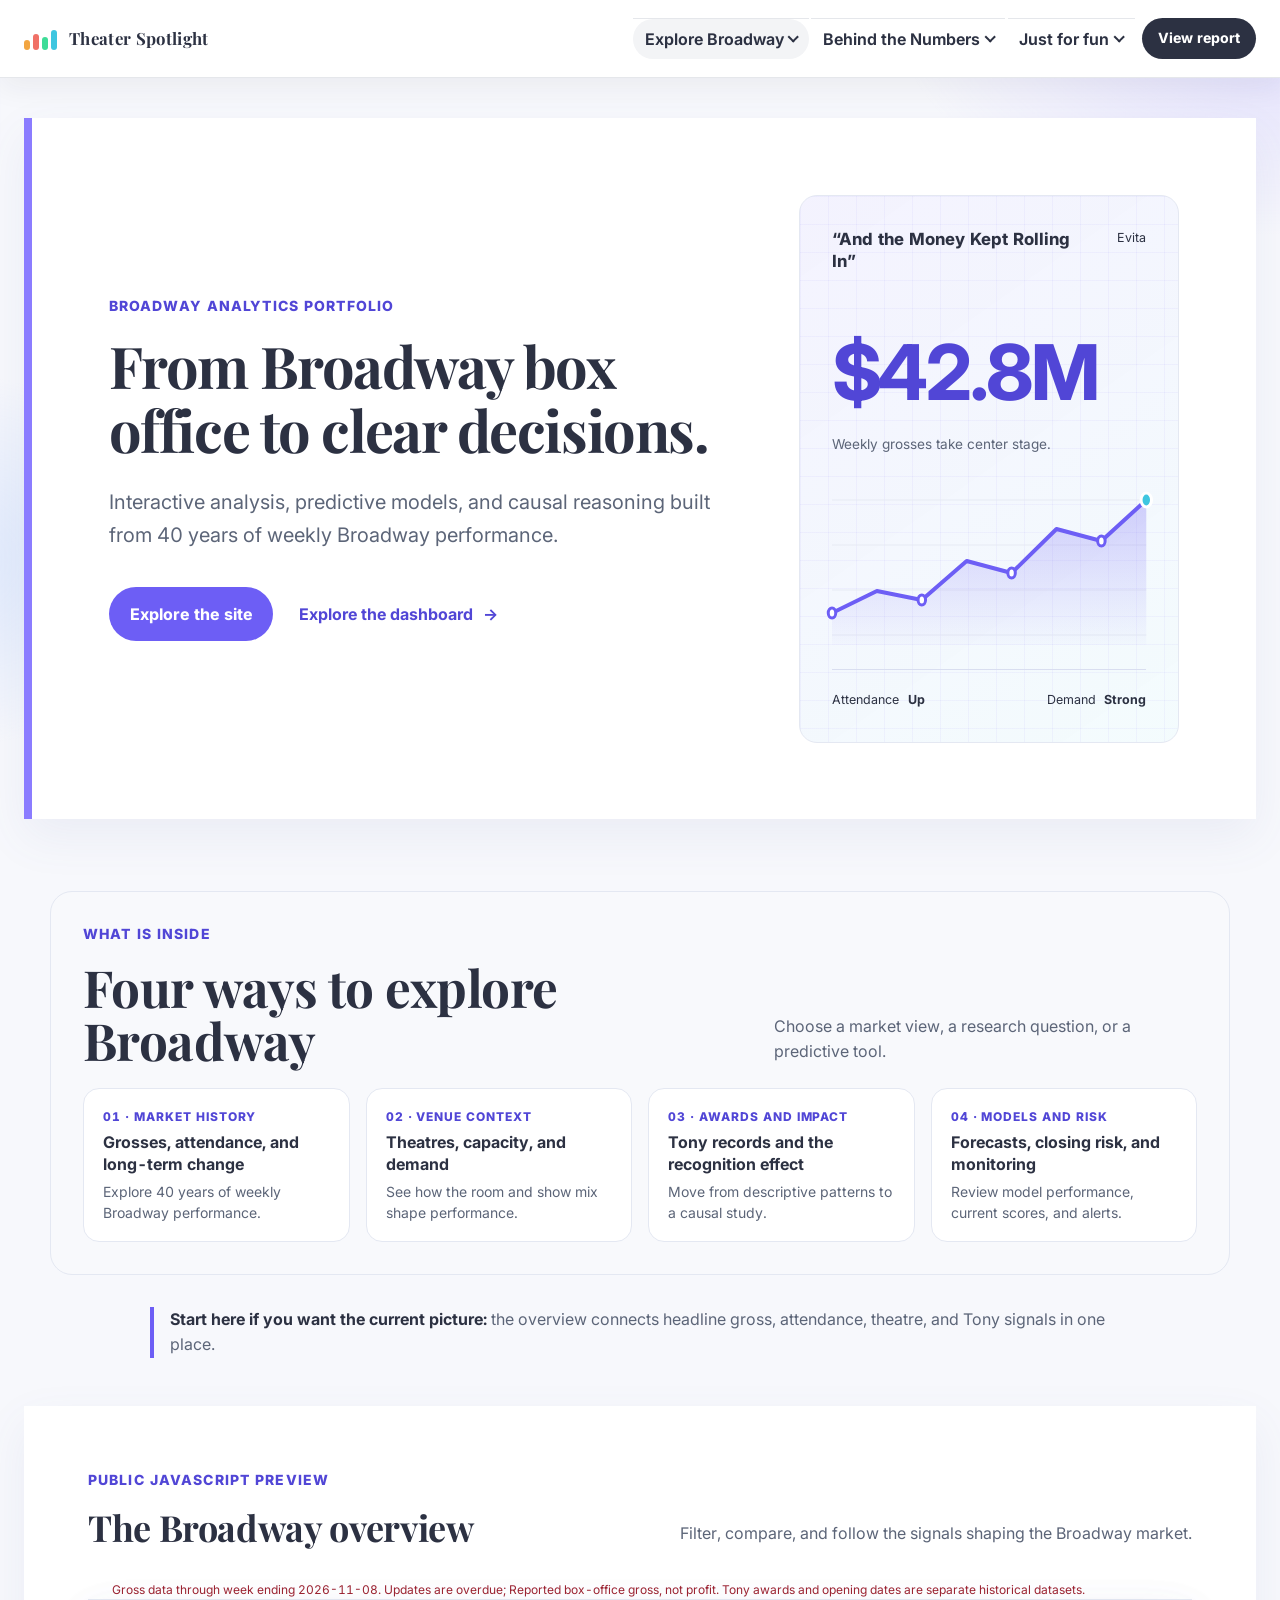
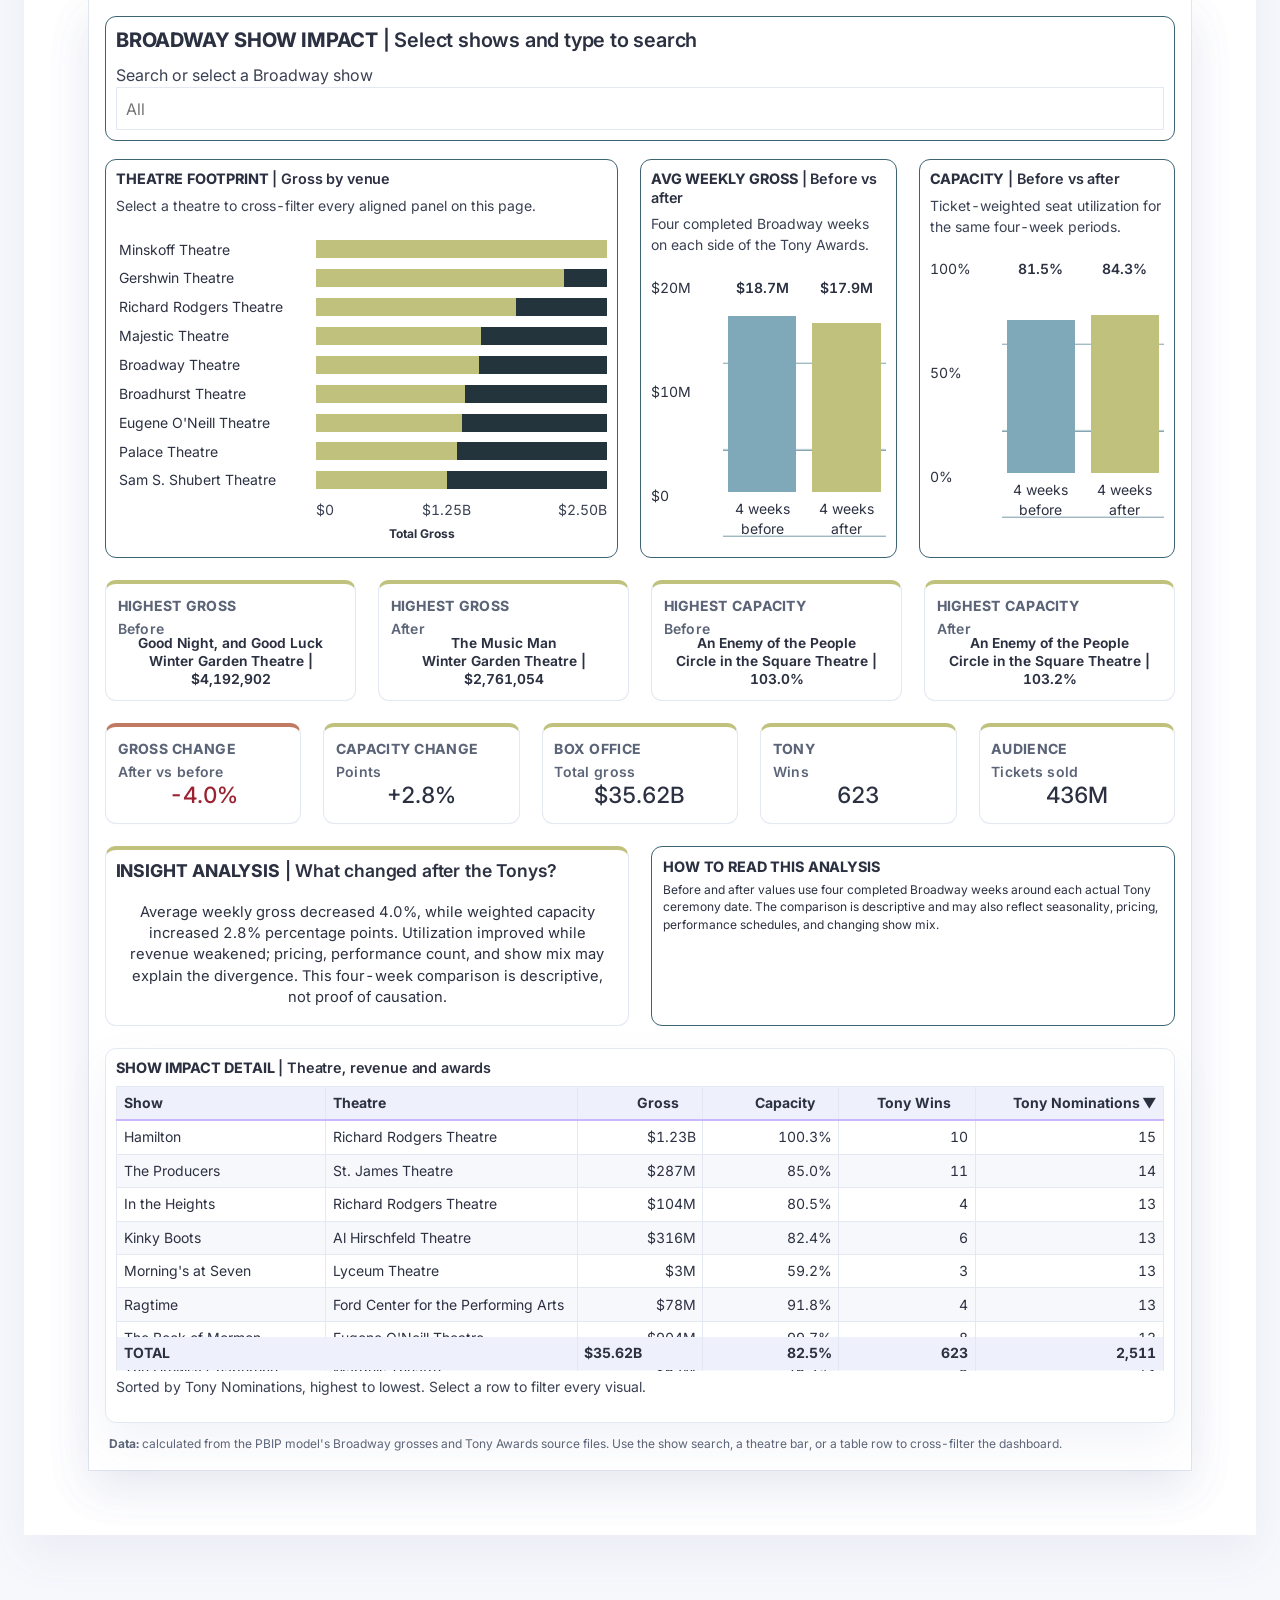
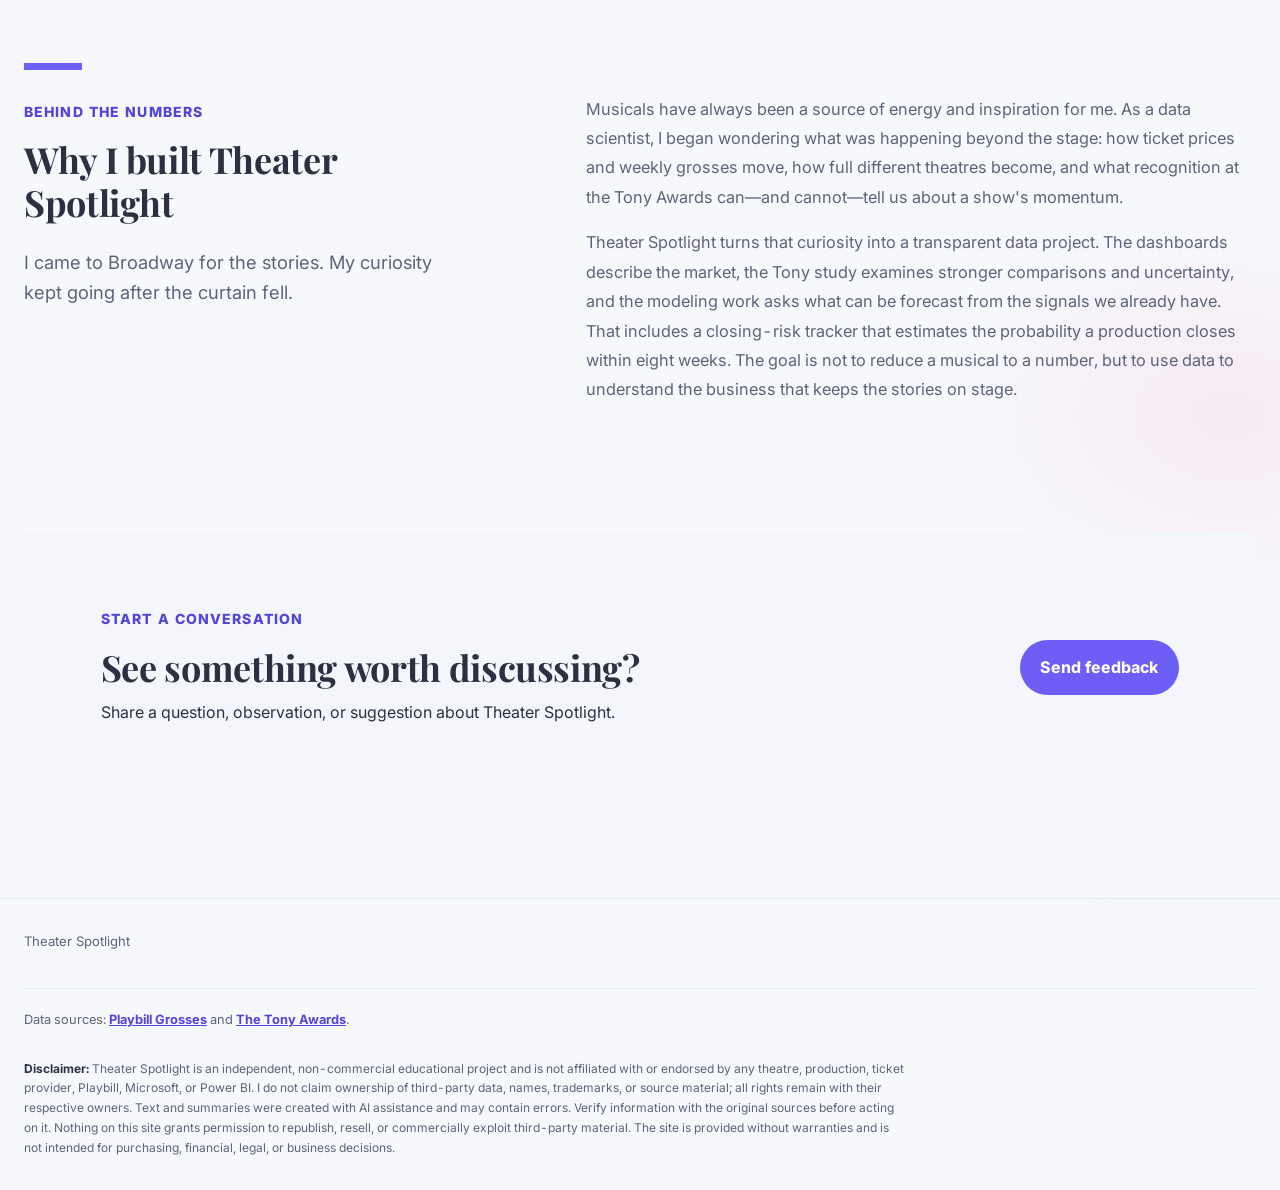
==== commit 801d0bc4: "Add files via upload" ====
--- a/index.html
+++ b/index.html
@@ -6,7 +6,7 @@
   <meta name="description" content="Theater Spotlight: interactive Broadway performance analytics.">
   <title>Overview | Theater Spotlight</title>
   <link rel="preconnect" href="https://fonts.googleapis.com"><link rel="preconnect" href="https://fonts.gstatic.com" crossorigin><link href="https://fonts.googleapis.com/css2?family=Playfair+Display:wght@600;700;800&family=Inter:wght@400;500;600;700;800&display=swap" rel="stylesheet">
-  <link rel="stylesheet" href="styles.css?v=119">
+  <link rel="stylesheet" href="styles.css?v=121">
   <!-- Google tag (gtag.js) -->
   <script async src="https://www.googletagmanager.com/gtag/js?id=G-47RPC1XZKM"></script>
   <script>
@@ -23,6 +23,7 @@
     })(window, document, "clarity", "script", "y83snmaz05");
   </script>
   <script src="nav.js?v=3" defer></script>
+  <script src="analytics.js?v=2" defer></script>
 </head>
 <body class="theme-overview">
   <header class="site-header">
@@ -87,42 +88,24 @@
         <div class="art-number">$42.8M</div>
         <div class="art-caption">Weekly grosses take center stage.</div>
         <div class="art-chart" aria-hidden="true">
-          <i style="--height: 38%"></i><i style="--height: 55%"></i>
-          <i style="--height: 48%"></i><i style="--height: 72%"></i>
-          <i style="--height: 64%"></i><i style="--height: 88%"></i>
-          <i style="--height: 78%"></i><i style="--height: 96%"></i>
+          <svg viewBox="0 0 420 170" preserveAspectRatio="none" focusable="false">
+            <defs>
+              <linearGradient id="overview-area" x1="0" y1="0" x2="0" y2="1">
+                <stop offset="0" stop-color="#6D5EF5" stop-opacity=".28"/>
+                <stop offset="1" stop-color="#6D5EF5" stop-opacity=".02"/>
+              </linearGradient>
+            </defs>
+            <path class="art-chart-grid" d="M0 25H420M0 70H420M0 115H420M0 160H420"/>
+            <path class="art-chart-area" d="M0 138L60 116L120 125L180 86L240 98L300 54L360 66L420 25V170H0Z"/>
+            <path class="art-chart-line" d="M0 138L60 116L120 125L180 86L240 98L300 54L360 66L420 25"/>
+            <g class="art-chart-points">
+              <circle cx="0" cy="138" r="5"/><circle cx="120" cy="125" r="5"/>
+              <circle cx="240" cy="98" r="5"/><circle cx="360" cy="66" r="5"/>
+              <circle cx="420" cy="25" r="7"/>
+            </g>
+          </svg>
         </div>
         <div class="art-stats"><span>Attendance <b>Up</b></span><span>Demand <b>Strong</b></span></div>
-      </div>
-    </section>
-
-    <section class="reader-guide" id="reviewer-tour" aria-labelledby="reviewer-tour-title">
-      <div class="section-heading">
-        <div>
-          <p class="section-label">For résumé reviewers</p>
-          <h2 id="reviewer-tour-title">Visiting from my résumé? A five-minute tour.</h2>
-        </div>
-        <p>An independent portfolio project by a senior data scientist — forecasting,
-           causal inference, and model monitoring on 40 years of weekly Broadway
-           grosses (54,415 show-weeks).</p>
-      </div>
-      <div class="reader-guide-grid">
-        <a href="models.html#forecast">
-          <span>01 · 2 min — Forecasting &amp; risk</span>
-          <strong>MAPE 10.7% vs. 12.1% seasonal baseline · Closing-risk AUC 0.894</strong>
-          <small>Held-out test 2024–2026, compared against simple baselines with bootstrap CIs.</small>
-        </a>
-        <a href="tony-study.html#causal-results">
-          <span>02 · 2 min — Causal inference</span>
-          <strong>Tony nomination +18.7% · Win +21.4% (associations, with CIs)</strong>
-          <small>Difference-in-differences over 39 seasons — including the placebo and
-                 pre-trend checks that do not pass.</small>
-        </a>
-        <a href="models.html#monitoring">
-          <span>03 · 1 min — MLOps &amp; monitoring</span>
-          <strong>Weekly retraining, PSI drift and live-error alerts</strong>
-          <small>The monitor currently flags the model itself: live MAPE 19.3% vs. 10.7% backtest.</small>
-        </a>
       </div>
     </section>
 
@@ -263,17 +246,22 @@
       <div class="story-heading">
         <p class="section-label">Behind the numbers</p>
         <h2 id="overview-story-title">Why I built Theater Spotlight</h2>
-        <p class="story-lead">Cats began my love of musicals. Growing up in Taiwan, Broadway in New York and London's West End felt like distant dreamlands.</p>
+        <p class="story-lead">I came to Broadway for the stories. My curiosity kept going after the curtain fell.</p>
       </div>
       <div class="story-copy">
         <p>
-          Even now, I leave a theatre with questions. Will the show keep running? Was the ticket
-          worth it? What do the prices, crowds, and empty seats tell us about what is happening
-          beyond the stage?
+          Musicals have always been a source of energy and inspiration for me. As a data scientist,
+          I began wondering what was happening beyond the stage: how ticket prices and weekly grosses
+          move, how full different theatres become, and what recognition at the Tony Awards can—and
+          cannot—tell us about a show's momentum.
         </p>
         <p>
-          I have always enjoyed exploring questions like these with data. Theater Spotlight is my
-          place to do that and to share what I learn with other people who love musicals and theatre.
+          Theater Spotlight turns that curiosity into a transparent data project. The dashboards
+          describe the market, the Tony study examines stronger comparisons and uncertainty, and the
+          modeling work asks what can be forecast from the signals we already have. That includes a
+          closing-risk tracker that estimates the probability a production closes within eight weeks.
+          The goal is not to reduce a musical to a number, but to use data to understand the business
+          that keeps the stories on stage.
         </p>
       </div>
     </article>
@@ -286,7 +274,7 @@
       </div>
       <a
         class="email-button"
-        href="https://github.com/ytp026/ts/issues"
+        href="mailto:tsy235711@gmail.com?subject=Theater%20Spotlight%20feedback"
       >
         Send feedback
       </a>
--- a/styles.css
+++ b/styles.css
@@ -1,10756 +1,13780 @@
-:root {
-  color-scheme: light;
-  --accent: #BFC17D;
-  --accent-dark: #BFC17D;
-  --accent-ink: #24343C;
-  --secondary: #BFC17D;
-  --secondary-ink: #F8F0C0;
-  --ink: #F8F0C0;
-  --inverse-ink: #F7F8FC;
-  --muted: #F8F0C0;
-  --soft: #24343C;
-  --line: #3D6474;
-  --white: #24343C;
-  --max: 1240px;
-  --data-1: #BFC17D;
-  --data-2: #DDC79E;
-  --data-3: #6E94A3;
-  --data-risk: #C17A62;
-  --data-muted: #3D6474;
-  --font-display: "Playfair Display", Georgia, serif;
-  --font-body: "Inter", "Segoe UI", Arial, sans-serif;
+:root {
+  color-scheme: light;
+  --accent: #BFC17D;
+  --accent-dark: #BFC17D;
+  --accent-ink: #24343C;
+  --secondary: #BFC17D;
+  --secondary-ink: #F8F0C0;
+  --ink: #F8F0C0;
+  --inverse-ink: #F7F8FC;
+  --muted: #F8F0C0;
+  --soft: #24343C;
+  --line: #3D6474;
+  --white: #24343C;
+  --max: 1240px;
+  --data-1: #BFC17D;
+  --data-2: #DDC79E;
+  --data-3: #6E94A3;
+  --data-risk: #C17A62;
+  --data-muted: #3D6474;
+  --font-display: "Playfair Display", Georgia, serif;
+  --font-body: "Inter", "Segoe UI", Arial, sans-serif;
+}
+
+/* Keep the Encore heading integrated with the light infographic. */
+body.theme-memories .memory-fun-facts .memory-facts-heading {
+  min-height: 0;
+  margin: 0 0 1rem;
+  padding: 0 0 1rem;
+  border: 0;
+  border-bottom: 1px solid #BFC17D;
+  color: #F8F0C0;
+  background: transparent;
+}
+
+body.theme-memories .memory-fun-facts .memory-facts-heading h2 {
+  color: #F8F0C0;
+}
+
+body.theme-memories .memory-fun-facts .memory-facts-heading .section-label {
+  color: #BFC17D;
+}
+
+body.theme-memories .memory-fun-facts .memory-facts-intro {
+  color: #F8F0C0;
+}
+
+body.theme-memories {
+/* Encore Report: refined editorial dashboard */
+.memory-fun-facts {
+  isolation: isolate;
+  overflow: hidden;
+  margin-bottom: 5.5rem;
+  padding: clamp(1.5rem, 4vw, 3.25rem);
+  border: 1px solid rgba(191, 193, 125, .24);
+  border-top: 1px solid rgba(59, 50, 28, .5);
+  border-radius: 28px;
+  color: #24343C;
+  background:
+    radial-gradient(circle at 82% 8%, rgba(191, 193, 125, .18), transparent 28%),
+    radial-gradient(circle at 6% 92%, rgba(61, 100, 116, .2), transparent 32%),
+    linear-gradient(145deg, #D1E0F0 0%, #D1E2F0 55%, #D1E1F0 100%);
+  box-shadow: 0 28px 65px rgba(209, 225, 240, .24);
+}
+
+.memory-fun-facts::before {
+  position: absolute;
+  z-index: -1;
+  inset: 0;
+  background:
+    linear-gradient(90deg, rgba(61, 100, 116, .025) 1px, transparent 1px),
+    linear-gradient(rgba(61, 100, 116, .025) 1px, transparent 1px);
+  background-size: 42px 42px;
+  mask-image: linear-gradient(to bottom, #F8F0C0, transparent 78%);
+  content: "";
+  pointer-events: none;
+}
+
+.memory-fun-facts::after {
+  position: absolute;
+  z-index: -1;
+  top: -110px;
+  right: -90px;
+  width: 310px;
+  height: 310px;
+  border: 1px solid rgba(191, 193, 125, .16);
+  border-radius: 50%;
+  background: transparent;
+  box-shadow:
+    0 0 0 42px rgba(191, 193, 125, .025),
+    0 0 0 84px rgba(191, 193, 125, .015);
+  opacity: 1;
+  content: "";
+}
+
+.memory-facts-heading {
+  display: grid;
+  grid-template-columns: minmax(0, 1.2fr) minmax(280px, .8fr);
+  align-items: end;
+  gap: 1.5rem 3rem;
+  margin: 0 0 2.25rem;
+  padding: 0 0 1.75rem;
+  border-bottom: 1px solid rgba(191, 193, 125, .22);
+}
+
+.memory-facts-heading .section-label {
+  margin: 0 0 .55rem;
+  color: #BFC17D;
+  font-size: .67rem;
+  letter-spacing: .22em;
+}
+
+.memory-facts-heading h2 {
+  margin: 0;
+  color: #24343C;
+  font-size: clamp(2.4rem, 5vw, 4.25rem);
+  font-weight: 650;
+  letter-spacing: -.045em;
+  line-height: .95;
+}
+
+.memory-facts-intro {
+  grid-column: 2;
+  grid-row: 1 / span 2;
+  max-width: 390px;
+  margin: 0;
+  justify-self: end;
+  color: rgba(61, 100, 116, .66);
+  font-size: .94rem;
+  line-height: 1.65;
+}
+
+.memory-facts-infographic {
+  display: grid;
+  grid-template-columns: repeat(12, minmax(0, 1fr));
+  grid-template-rows: repeat(2, minmax(138px, auto)) minmax(130px, auto);
+  gap: .8rem;
+  margin: 0;
+  counter-reset: none;
+}
+
+.memory-facts-infographic::before {
+  display: none;
+}
+
+.memory-fact,
+.fact-cities,
+.fact-city,
+.fact-show,
+.fact-year,
+.fact-rating,
+.fact-loved,
+.fact-theatre,
+.fact-month,
+.fact-strength {
+  --fact-accent: #BFC17D;
+  position: relative;
+  display: grid;
+  grid-template-columns: 42px minmax(0, 1fr);
+  grid-template-rows: auto auto auto;
+  min-width: 0;
+  min-height: 130px;
+  padding: 1.15rem;
+  overflow: hidden;
+  border: 1px solid rgba(61, 100, 116, .1);
+  border-radius: 16px;
+  color: #24343C;
+  background: linear-gradient(145deg, rgba(61, 100, 116, .075), rgba(61, 100, 116, .025));
+  box-shadow: inset 0 1px 0 rgba(61, 100, 116, .05);
+  clip-path: none;
+  text-align: left;
+  transform: none;
+  place-items: initial;
+  column-gap: .8rem;
+  transition: border-color .2s ease, background .2s ease, transform .2s ease;
+}
+
+.memory-fact:hover {
+  border-color: rgba(191, 193, 125, .42);
+  background: linear-gradient(145deg, rgba(61, 100, 116, .105), rgba(61, 100, 116, .04));
+  transform: translateY(-2px);
+}
+
+.memory-fact::after {
+  position: absolute;
+  top: 0;
+  right: 1.15rem;
+  left: 1.15rem;
+  height: 1px;
+  background: linear-gradient(90deg, transparent, rgba(191, 193, 125, .65), transparent);
+  content: "";
+}
+
+.fact-cities {
+  grid-column: 1 / 5;
+  grid-row: 1 / 3;
+  grid-template-columns: 1fr;
+  grid-template-rows: auto auto auto auto;
+  align-content: center;
+  justify-items: start;
+  padding: clamp(1.5rem, 3vw, 2.25rem);
+  border-color: rgba(191, 193, 125, .3);
+  border-radius: 18px;
+  background:
+    radial-gradient(circle at 85% 18%, rgba(191, 193, 125, .18), transparent 35%),
+    linear-gradient(145deg, rgba(191, 193, 125, .11), rgba(61, 100, 116, .025));
+  box-shadow: inset 0 1px 0 rgba(61, 100, 116, .08);
+  text-align: left;
+}
+
+.fact-city { grid-column: 5 / 10; grid-row: 1; }
+.fact-show { grid-column: 10 / 13; grid-row: 1; }
+.fact-year { grid-column: 5 / 8; grid-row: 2; }
+.fact-rating { grid-column: 8 / 11; grid-row: 2; }
+.fact-loved { grid-column: 11 / 13; grid-row: 2; }
+.fact-theatre { grid-column: 1 / 5; grid-row: 3; }
+.fact-month { grid-column: 5 / 9; grid-row: 3; }
+.fact-strength { grid-column: 9 / 13; grid-row: 3; }
+
+.memory-fact > .fact-icon,
+.fact-cities > .fact-icon,
+.fact-city > .fact-icon,
+.fact-show > .fact-icon,
+.fact-year > .fact-icon,
+.fact-rating > .fact-icon,
+.fact-loved > .fact-icon,
+.fact-theatre > .fact-icon,
+.fact-month > .fact-icon,
+.fact-strength > .fact-icon {
+  position: static;
+  grid-column: 1;
+  grid-row: 1 / span 3;
+  width: 2.4rem;
+  height: 2.4rem;
+  margin: 0;
+  align-self: center;
+  justify-self: start;
+  border: 1px solid rgba(191, 193, 125, .35);
+  border-radius: 10px;
+  color: #BFC17D;
+  background: rgba(191, 193, 125, .07);
+  transform: none;
+}
+
+.fact-cities > .fact-icon {
+  grid-column: 1;
+  grid-row: 1;
+  width: 2.8rem;
+  height: 2.8rem;
+  margin-bottom: 1.25rem;
+  justify-self: start;
+}
+
+.memory-fact > span:not(.fact-icon),
+.fact-cities > span:not(.fact-icon) {
+  grid-column: 2;
+  grid-row: 1;
+  align-self: end;
+  justify-self: stretch;
+  color: rgba(30, 41, 46, .54);
+  font-size: .62rem;
+  font-weight: 700;
+  letter-spacing: .14em;
+  text-transform: uppercase;
+}
+
+.memory-fact > strong,
+.fact-show > strong,
+.fact-loved > strong {
+  grid-column: 2;
+  grid-row: 2;
+  margin: .32rem 0 0;
+  justify-self: stretch;
+  color: #24343C;
+  font: 650 clamp(1.08rem, 1.8vw, 1.45rem)/1.15 var(--font-display);
+  letter-spacing: -.02em;
+}
+
+.memory-fact > small,
+.fact-rating-line {
+  grid-column: 2;
+  grid-row: 3;
+  margin-top: .48rem;
+  justify-self: stretch;
+  color: rgba(30, 41, 46, .46);
+  font-size: .64rem;
+  line-height: 1.4;
+}
+
+.fact-cities > strong {
+  grid-column: 1;
+  grid-row: 2;
+  margin: 0;
+  justify-self: start;
+  color: #BFC17D;
+  font: 600 clamp(4.5rem, 9vw, 7.5rem)/.82 var(--font-display);
+  letter-spacing: -.07em;
+}
+
+.fact-cities > span:not(.fact-icon) {
+  grid-column: 1;
+  grid-row: 3;
+  margin-top: 1.15rem;
+  justify-self: start;
+  color: rgba(61, 100, 116, .82);
+  font-size: .72rem;
+}
+
+.fact-cities > small {
+  grid-column: 1;
+  grid-row: 4;
+  margin-top: .45rem;
+  justify-self: start;
+  color: rgba(30, 41, 46, .46);
+}
+
+.fact-rating-line {
+  display: flex;
+  gap: .25rem;
+}
+
+.fact-rating-line i {
+  width: 18px;
+  height: 3px;
+  border-radius: 999px;
+  background: #BFC17D;
+}
+
+.fact-rating-line i:last-child {
+  background: rgba(191, 193, 125, .2);
+}
+
+@media (max-width: 900px) {
+  .memory-facts-heading {
+    grid-template-columns: 1fr;
+    gap: 1rem;
+  }
+
+  .memory-facts-intro {
+    grid-column: 1;
+    grid-row: auto;
+    max-width: 560px;
+    margin: 0;
+    justify-self: start;
+  }
+
+  .memory-facts-infographic {
+    grid-template-columns: repeat(2, minmax(0, 1fr));
+    grid-template-rows: none;
+  }
+
+  .fact-cities {
+    grid-column: 1 / -1;
+    grid-row: auto;
+    grid-template-columns: auto minmax(0, 1fr);
+    grid-template-rows: auto auto auto;
+    min-height: 190px;
+    align-content: center;
+    column-gap: 1.5rem;
+  }
+
+  .fact-cities > .fact-icon {
+    grid-column: 1;
+    grid-row: 1 / span 3;
+    margin: 0;
+    align-self: center;
+  }
+
+  .fact-cities > strong {
+    grid-column: 2;
+    grid-row: 1;
+  }
+
+  .fact-cities > span:not(.fact-icon) {
+    grid-column: 2;
+    grid-row: 2;
+    margin-top: .85rem;
+  }
+
+  .fact-cities > small {
+    grid-column: 2;
+    grid-row: 3;
+  }
+
+  .fact-city,
+  .fact-show,
+  .fact-year,
+  .fact-rating,
+  .fact-loved,
+  .fact-theatre,
+  .fact-month,
+  .fact-strength {
+    grid-column: auto;
+    grid-row: auto;
+  }
+}
+
+@media (max-width: 640px) {
+  .memory-fun-facts {
+    padding: 1.25rem;
+    border-radius: 20px;
+  }
+
+  .memory-facts-heading {
+    margin: 0 0 1.25rem;
+    padding: 0 0 1.25rem;
+  }
+
+  .memory-facts-infographic {
+    grid-template-columns: 1fr;
+  }
+
+  .fact-cities,
+  .fact-city,
+  .fact-show,
+  .fact-year,
+  .fact-rating,
+  .fact-loved,
+  .fact-theatre,
+  .fact-month,
+  .fact-strength {
+    grid-column: 1;
+    grid-row: auto;
+  }
+
+  .fact-cities {
+    min-height: 170px;
+  }
+}
+
+/* Encore Report v2: compact, warm editorial treatment */
+.memory-fun-facts {
+  margin-bottom: 4.5rem;
+  border: 1px solid #BFC17D;
+  border-radius: 22px;
+  color: #F8F0C0;
+  background: #6E94A3;
+  box-shadow: 0 20px 50px rgba(217, 224, 232, .1);
+}
+
+.memory-fun-facts::before {
+  background:
+    linear-gradient(90deg, rgba(211, 224, 238, .025) 1px, transparent 1px),
+    linear-gradient(rgba(211, 224, 238, .025) 1px, transparent 1px);
+  background-size: 32px 32px;
+  mask-image: linear-gradient(#F8F0C0, transparent 74%);
+}
+
+.memory-fun-facts::after {
+  display: none;
+}
+
+.memory-facts-heading {
+  border-bottom-color: #BFC17D;
+}
+
+.memory-facts-heading .section-label {
+  color: #BFC17D;
+}
+
+.memory-facts-heading h2 {
+  color: #F8F0C0;
+}
+
+.memory-facts-intro {
+  color: #F8F0C0;
+}
+
+.memory-fact,
+.fact-city,
+.fact-show,
+.fact-year,
+.fact-rating,
+.fact-loved,
+.fact-theatre,
+.fact-month,
+.fact-strength {
+  border-color: #372E20;
+  color: #F8F0C0;
+  background: rgba(61, 100, 116, .78);
+  box-shadow: 0 7px 18px rgba(241, 245, 249, .055);
+}
+
+.memory-fact:hover {
+  border-color: #BFC17D;
+  background: #24343C;
+}
+
+.memory-fact::after {
+  background: linear-gradient(90deg, transparent, rgba(193, 122, 98, .28), transparent);
+}
+
+.memory-fact > .fact-icon,
+.fact-city > .fact-icon,
+.fact-show > .fact-icon,
+.fact-year > .fact-icon,
+.fact-rating > .fact-icon,
+.fact-loved > .fact-icon,
+.fact-theatre > .fact-icon,
+.fact-month > .fact-icon,
+.fact-strength > .fact-icon {
+  border-color: rgba(193, 122, 98, .2);
+  color: #BFC17D;
+  background: #6E94A3;
+}
+
+.memory-fact > span:not(.fact-icon) {
+  color: #DDC79E;
+}
+
+.memory-fact > strong,
+.fact-show > strong,
+.fact-loved > strong {
+  color: #F8F0C0;
+}
+
+.memory-fact > small {
+  color: #DDC79E;
+}
+
+.fact-cities {
+  border: 0;
+  color: #24343C;
+  background:
+    radial-gradient(circle at 88% 15%, rgba(191, 193, 125, .22), transparent 30%),
+    linear-gradient(145deg, #D3E1EE, #D4E2ED);
+  box-shadow: 0 12px 24px rgba(211, 224, 238, .16);
+}
+
+.fact-cities > .fact-icon {
+  border-color: rgba(191, 193, 125, .4);
+  color: #BFC17D;
+  background: rgba(191, 193, 125, .08);
+}
+
+.fact-cities > strong {
+  color: #BFC17D;
+}
+
+.fact-cities > span:not(.fact-icon) {
+  color: #24343C;
+}
+
+.fact-cities > small {
+  color: rgba(61, 100, 116, .56);
+}
+
+.fact-rating-line i {
+  background: #BFC17D;
+}
+
+.fact-rating-line i:last-child {
+  background: rgba(193, 122, 98, .15);
+}
+
+@media (max-width: 640px) {
+  .memory-fun-facts {
+    width: min(calc(100% - 24px), var(--max));
+    margin-top: -1.5rem;
+    margin-bottom: 3.5rem;
+    padding: 1rem;
+    border-radius: 18px;
+  }
+
+  .memory-facts-heading {
+    gap: .7rem;
+    margin-bottom: .9rem;
+    padding: .25rem .15rem 1rem;
+  }
+
+  .memory-facts-heading .section-label {
+    margin-bottom: .25rem;
+    font-size: .58rem;
+  }
+
+  .memory-facts-heading h2 {
+    font-size: 2.15rem;
+    line-height: 1;
+  }
+
+  .memory-facts-intro {
+    font-size: .78rem;
+    line-height: 1.45;
+  }
+
+  .memory-facts-infographic {
+    grid-template-columns: repeat(2, minmax(0, 1fr));
+    gap: .55rem;
+  }
+
+  .fact-cities {
+    grid-column: 1 / -1;
+    grid-template-columns: 44px minmax(0, 1fr);
+    grid-template-rows: auto auto;
+    min-height: 118px;
+    padding: 1rem 1.15rem;
+    column-gap: .85rem;
+  }
+
+  .fact-cities > .fact-icon {
+    grid-column: 1;
+    grid-row: 1 / span 2;
+    width: 2.5rem;
+    height: 2.5rem;
+  }
+
+  .fact-cities > strong {
+    grid-column: 2;
+    grid-row: 1;
+    align-self: end;
+    font-size: 3.3rem;
+    line-height: .8;
+  }
+
+  .fact-cities > span:not(.fact-icon) {
+    grid-column: 2;
+    grid-row: 2;
+    margin-top: .65rem;
+    align-self: start;
+  }
+
+  .fact-cities > small {
+    display: none;
+  }
+
+  .fact-city,
+  .fact-show,
+  .fact-year,
+  .fact-rating,
+  .fact-loved,
+  .fact-theatre,
+  .fact-month,
+  .fact-strength {
+    grid-column: auto;
+    grid-row: auto;
+    grid-template-columns: 30px minmax(0, 1fr);
+    min-height: 104px;
+    padding: .75rem;
+    column-gap: .5rem;
+  }
+
+  .memory-fact > .fact-icon {
+    width: 1.75rem;
+    height: 1.75rem;
+    border-radius: 8px;
+  }
+
+  .memory-fact > .fact-icon svg {
+    width: .95rem;
+    height: .95rem;
+  }
+
+  .memory-fact > span:not(.fact-icon) {
+    font-size: .5rem;
+    letter-spacing: .08em;
+  }
+
+  .memory-fact > strong,
+  .fact-show > strong,
+  .fact-loved > strong {
+    margin-top: .2rem;
+    font-size: clamp(.86rem, 3.6vw, 1.05rem);
+    line-height: 1.08;
+  }
+
+  .memory-fact > small {
+    display: none;
+  }
+
+  .fact-rating-line {
+    margin-top: .4rem;
+    gap: .18rem;
+  }
+
+  .fact-rating-line i {
+    width: 10px;
+  }
+}
+
+.encore-infographic {
+  --average-rating: 0%;
+  display: grid;
+  grid-template-columns: repeat(12, minmax(0, 1fr));
+  gap: .8rem;
+}
+
+.encore-panel {
+  position: relative;
+  min-width: 0;
+  padding: 1.4rem;
+  overflow: hidden;
+  border: 1px solid #BFC17D;
+  border-radius: 15px;
+  background: rgba(61, 100, 116, .82);
+}
+
+.encore-panel-heading {
+  display: flex;
+  align-items: center;
+  gap: .75rem;
+  margin-bottom: 1.4rem;
+}
+
+.encore-panel-heading > span {
+  display: grid;
+  flex: 0 0 auto;
+  width: 2rem;
+  height: 2rem;
+  border: 1px solid #DDC79E;
+  border-radius: 50%;
+  place-items: center;
+  color: #BFC17D;
+  font-size: .58rem;
+  font-weight: 800;
+  letter-spacing: .08em;
+}
+
+.encore-panel-heading h3 {
+  margin: 0;
+  color: #F8F0C0;
+  font: 650 1.25rem/1 var(--font-display);
+}
+
+.encore-panel-heading p {
+  margin: .22rem 0 0;
+  color: #DDC79E;
+  font-size: .66rem;
+}
+
+.encore-footprint {
+  grid-column: 1 / 6;
+  grid-row: 1 / 3;
+  display: grid;
+  grid-template-columns: .8fr 1.2fr;
+  align-content: start;
+  gap: 1rem 1.5rem;
+}
+
+.encore-footprint .encore-panel-heading {
+  grid-column: 1 / -1;
+}
+
+.encore-city-total {
+  display: grid;
+  align-content: center;
+  min-height: 190px;
+  padding: 1.2rem;
+  border-radius: 13px;
+  color: #24343C;
+  background:
+    radial-gradient(circle at 85% 15%, rgba(191, 193, 125, .24), transparent 32%),
+    #D4E2ED;
+}
+
+.encore-globe {
+  color: #BFC17D;
+}
+
+.encore-globe svg,
+.encore-ticket-icon svg {
+  width: 1.5rem;
+  height: 1.5rem;
+  fill: none;
+  stroke: currentColor;
+  stroke-width: 1.6;
+  stroke-linecap: round;
+  stroke-linejoin: round;
+}
+
+.encore-city-total strong {
+  margin-top: .65rem;
+  color: #BFC17D;
+  font: 600 clamp(3.8rem, 7vw, 5.6rem)/.8 var(--font-display);
+  letter-spacing: -.06em;
+}
+
+.encore-city-total > span:last-child {
+  margin-top: .8rem;
+  color: rgba(61, 100, 116, .7);
+  font-size: .62rem;
+  font-weight: 750;
+  letter-spacing: .12em;
+  text-transform: uppercase;
+}
+
+.encore-data-list {
+  display: grid;
+  align-content: stretch;
+  margin: 0;
+}
+
+.encore-data-list > div {
+  display: grid;
+  align-content: center;
+  padding: 1rem 0;
+  border-bottom: 1px solid #BFC17D;
+}
+
+.encore-data-list > div:last-child {
+  border-bottom: 0;
+}
+
+.encore-data-list dt,
+.encore-timeline span,
+.encore-rating span,
+.encore-taste-details span,
+.encore-return span {
+  color: #DDC79E;
+  font-size: .6rem;
+  font-weight: 750;
+  letter-spacing: .1em;
+  text-transform: uppercase;
+}
+
+.encore-data-list dd {
+  margin: .38rem 0 0;
+  color: #F8F0C0;
+  font: 650 clamp(1rem, 2vw, 1.35rem)/1.15 var(--font-display);
+}
+
+.encore-rhythm {
+  grid-column: 6 / 9;
+  grid-row: 1;
+}
+
+.encore-timeline {
+  position: relative;
+  display: grid;
+  gap: 1.15rem;
+  padding-left: 1.1rem;
+}
+
+.encore-timeline::before {
+  position: absolute;
+  top: .45rem;
+  bottom: .45rem;
+  left: 3px;
+  width: 1px;
+  background: #BFC17D;
+  content: "";
+}
+
+.encore-timeline > div {
+  position: relative;
+  display: grid;
+}
+
+.encore-timeline i {
+  position: absolute;
+  top: .25rem;
+  left: -1.27rem;
+  width: 7px;
+  height: 7px;
+  border: 2px solid #6E94A3;
+  border-radius: 50%;
+  background: #BFC17D;
+  box-shadow: 0 0 0 1px #BFC17D;
+}
+
+.encore-timeline strong {
+  margin-top: .25rem;
+  color: #F8F0C0;
+  font: 650 1.2rem/1.1 var(--font-display);
+}
+
+.encore-taste {
+  grid-column: 9 / 13;
+  grid-row: 1 / 3;
+}
+
+.encore-rating {
+  padding: 1.15rem;
+  border-radius: 12px;
+  background: #D4E2ED;
+}
+
+.encore-rating > div:first-child {
+  display: flex;
+  align-items: end;
+  justify-content: space-between;
+  gap: 1rem;
+}
+
+.encore-rating span {
+  color: rgba(61, 100, 116, .62);
+}
+
+.encore-rating strong {
+  color: #BFC17D;
+  font: 600 1.45rem/1 var(--font-display);
+}
+
+.encore-rating-track {
+  height: 7px;
+  margin-top: 1rem;
+  overflow: hidden;
+  border-radius: 999px;
+  background: rgba(61, 100, 116, .12);
+}
+
+.encore-rating-track i {
+  display: block;
+  width: var(--average-rating);
+  height: 100%;
+  border-radius: inherit;
+  background: linear-gradient(90deg, #BFC17D, #BFC17D);
+}
+
+.encore-rating-scale {
+  display: flex;
+  justify-content: space-between;
+  margin-top: .45rem;
+}
+
+.encore-rating-scale span {
+  font-size: .5rem;
+}
+
+.encore-taste-details {
+  display: grid;
+  grid-template-columns: .75fr 1.25fr;
+  gap: .7rem;
+  margin-top: .7rem;
+}
+
+.encore-taste-details > div {
+  display: grid;
+  align-content: center;
+  min-height: 92px;
+  padding: .85rem;
+  border: 1px solid #BFC17D;
+  border-radius: 11px;
+}
+
+.encore-taste-details strong {
+  margin-top: .28rem;
+  color: #F8F0C0;
+  font: 650 1.05rem/1.1 var(--font-display);
+}
+
+.encore-taste-details > div:first-child strong {
+  margin: 0;
+  color: #BFC17D;
+  font-size: 2.2rem;
+  line-height: .8;
+}
+
+.encore-taste-details > div:first-child span {
+  margin-top: .65rem;
+}
+
+.encore-return {
+  grid-column: 6 / 9;
+  grid-row: 2;
+  display: block;
+  color: #24343C;
+  background: #BFC17D;
+}
+
+.encore-return-heading {
+  display: flex;
+  align-items: center;
+  gap: .55rem;
+  margin-bottom: .6rem;
+}
+
+.encore-ticket-icon {
+  display: grid;
+  width: 1.7rem;
+  height: 1.7rem;
+  place-items: center;
+  color: #3B2C1C;
+}
+
+.encore-return-heading span {
+  color: rgba(61, 100, 116, .68);
+  font-size: .58rem;
+  font-weight: 750;
+  letter-spacing: .1em;
+  text-transform: uppercase;
+}
+
+.encore-show-stairs {
+  display: grid;
+  gap: .26rem;
+  margin: 0;
+  padding: 0;
+  list-style: none;
+}
+
+.encore-show-stairs li {
+  display: grid;
+  grid-template-columns: 27px minmax(0, 1fr);
+  align-items: center;
+  gap: .4rem;
+  min-height: 25px;
+  padding: .25rem .45rem;
+  border-radius: 5px;
+  color: #BFC17D;
+  background: #24343C;
+}
+
+.encore-show-stairs li:nth-child(1) { width: 100%; }
+.encore-show-stairs li:nth-child(2) { width: 86%; }
+.encore-show-stairs li:nth-child(3) { width: 72%; }
+
+.encore-show-stairs b {
+  display: grid;
+  width: 25px;
+  height: 17px;
+  border-radius: 50%;
+  place-items: center;
+  color: #24343C;
+  background: #BFC17D;
+  font-size: .52rem;
+}
+
+.encore-show-stairs strong {
+  font: 650 .66rem/1.2 var(--font-display);
+}
+
+.encore-show-stairs li > span {
+  color: #BFC17D;
+  font-size: .56rem;
+  font-weight: 800;
+}
+
+@media (max-width: 900px) {
+  .encore-footprint { grid-column: 1 / 8; }
+  .encore-rhythm { grid-column: 8 / 13; }
+  .encore-return { grid-column: 8 / 13; }
+  .encore-taste {
+    grid-column: 1 / -1;
+    grid-row: 3;
+    display: grid;
+    grid-template-columns: 1fr 1fr;
+    gap: .8rem;
+  }
+  .encore-taste .encore-panel-heading { grid-column: 1 / -1; margin-bottom: .2rem; }
+  .encore-taste-details { margin-top: 0; }
+}
+
+@media (max-width: 640px) {
+  .encore-infographic {
+    grid-template-columns: 1fr;
+    gap: .65rem;
+  }
+
+  .encore-panel,
+  .encore-footprint,
+  .encore-rhythm,
+  .encore-taste,
+  .encore-return {
+    grid-column: 1;
+    grid-row: auto;
+  }
+
+  .encore-panel {
+    padding: 1rem;
+  }
+
+  .encore-panel-heading {
+    margin-bottom: .9rem;
+  }
+
+  .encore-footprint {
+    grid-template-columns: .65fr 1.35fr;
+    gap: .6rem .8rem;
+  }
+
+  .encore-city-total {
+    min-height: 150px;
+    padding: .9rem;
+  }
+
+  .encore-city-total strong {
+    font-size: 3.6rem;
+  }
+
+  .encore-data-list > div {
+    padding: .65rem 0;
+  }
+
+  .encore-taste {
+    display: grid;
+    grid-template-columns: 1fr;
+    gap: .6rem;
+  }
+
+  .encore-taste .encore-panel-heading {
+    grid-column: 1;
+  }
+
+  .encore-return {
+    grid-template-columns: 34px minmax(0, 1fr);
+  }
+}
+}
+
+.theme-overview,
+.theme-theatres,
+.theme-history,
+.theme-tony,
+.theme-access,
+.theme-game,
+.theme-memories {
+  --accent: #BFC17D;
+  --accent-dark: #BFC17D;
+  --accent-ink: #24343C;
+  --secondary: #BFC17D;
+  --secondary-ink: #F8F0C0;
+  --ink: #F8F0C0;
+  --muted: #F8F0C0;
+  --soft: #24343C;
+  --line: #3D6474;
+}
+
+.game-hero {
+  background:
+    radial-gradient(circle at 82% 20%, rgba(191, 193, 125, .36), transparent 24%),
+    linear-gradient(135deg, #24343C, #6E94A3);
+}
+
+.game-art {
+  background: linear-gradient(145deg, #F8F0C0, #E2D1F0);
+}
+
+.game-marquee {
+  display: grid;
+  width: 128px;
+  height: 128px;
+  margin: 1.4rem auto;
+  place-items: center;
+  border: 5px double #BFC17D;
+  border-radius: 50%;
+  color: #BFC17D;
+  font-family: var(--font-display);
+  font-size: 5rem;
+  line-height: 1;
+  box-shadow: 0 0 28px rgba(191, 193, 125, .25);
+}
+
+.game-section {
+  max-width: 980px;
+  margin: 0 auto;
+  padding: 4rem 5vw 5rem;
+}
+
+.game-scoreboard {
+  display: grid;
+  grid-template-columns: repeat(3, 1fr);
+  gap: 1rem;
+  margin-bottom: 1rem;
+}
+
+.game-scoreboard article {
+  padding: 1rem 1.2rem;
+  background: #F8F0C0;
+  border-radius: 10px;
+  color: #24343C;
+  text-align: center;
+}
+
+.game-scoreboard span,
+.game-scoreboard strong {
+  display: block;
+}
+
+.game-scoreboard span {
+  margin-bottom: .25rem;
+  color: #1C213B;
+  font-size: .72rem;
+  letter-spacing: .09em;
+  text-transform: uppercase;
+}
+
+.game-scoreboard strong {
+  color: #BFC17D;
+  font-size: 1.5rem;
+}
+
+.game-board {
+  padding: clamp(1.2rem, 4vw, 2.4rem);
+  background: #24343C;
+  border: 1px solid #3D6474;
+  border-radius: 14px;
+  box-shadow: 0 18px 44px rgba(209, 213, 240, .1);
+}
+
+.game-board-heading {
+  display: flex;
+  align-items: center;
+  justify-content: space-between;
+  gap: 1rem;
+}
+
+.game-board-heading h2 {
+  margin: .15rem 0 0;
+}
+
+.secondary-button {
+  padding: .72rem 1rem;
+  background: transparent;
+  border: 1px solid #F8F0C0;
+  border-radius: 999px;
+  color: var(--inverse-ink);
+  cursor: pointer;
+  font: inherit;
+  font-weight: 700;
+}
+
+.secondary-button:disabled {
+  cursor: default;
+  opacity: .5;
+}
+
+.game-clues {
+  display: grid;
+  gap: .65rem;
+  margin: 1.5rem 0;
+  padding: 0;
+  list-style: none;
+}
+
+.game-clues li {
+  display: grid;
+  grid-template-columns: 72px 1fr;
+  gap: .8rem;
+  padding: .85rem 1rem;
+  background: #24343C;
+  border-left: 4px solid #BFC17D;
+}
+
+.game-clues span {
+  color: #DDC79E;
+  font-size: .72rem;
+  font-weight: 800;
+  letter-spacing: .06em;
+  text-transform: uppercase;
+}
+
+.game-choices {
+  display: grid;
+  grid-template-columns: repeat(2, minmax(0, 1fr));
+  gap: .75rem;
+}
+
+.game-choices button {
+  min-height: 58px;
+  padding: .8rem 1rem;
+  background: #24343C;
+  border: 1px solid #BFC17D;
+  border-radius: 8px;
+  color: #D8DDE8;
+  cursor: pointer;
+  font: inherit;
+  font-weight: 700;
+  text-align: left;
+}
+
+.game-choices button:not(:disabled):hover,
+.game-choices button:not(:disabled):focus-visible {
+  border-color: #BFC17D;
+  outline: 2px solid #6E94A3;
+}
+
+.game-choices button.correct {
+  background: #6E94A3;
+  border-color: #BFC17D;
+}
+
+.game-choices button.incorrect {
+  background: #24343C;
+  border-color: #BFC17D;
+}
+
+.game-feedback {
+  min-height: 1.5rem;
+  margin: 1rem 0;
+  font-weight: 800;
+}
+
+.game-result {
+  margin: 1.1rem 0;
+  padding: 1.3rem 1.4rem;
+  background: linear-gradient(135deg, #F8F0C0, #E2D1F0);
+  border-left: 6px solid #BFC17D;
+  border-radius: 10px;
+  color: #24343C;
+}
+
+.game-result .eyebrow {
+  color: #BFC17D;
+}
+
+.game-result h3 {
+  margin: .35rem 0;
+  color: #24343C;
+  font-family: var(--font-display);
+  font-size: 1.7rem;
+}
+
+.game-result p:last-child {
+  color: #24343C;
+  line-height: 1.55;
+}
+
+.game-next {
+  border: 0;
+  cursor: pointer;
+}
+
+.theme-memories {
+  --accent: #BFC17D;
+  --accent-dark: #BFC17D;
+  --secondary: #BFC17D;
+  --soft: #6E94A3;
+}
+
+* { box-sizing: border-box; }
+html { scroll-behavior: smooth; }
+body {
+  min-width: 320px;
+  margin: 0;
+  background: var(--white);
+  color: var(--ink);
+  font-family: var(--font-body);
+}
+a { color: inherit; }
+a:focus-visible {
+  outline: 3px solid var(--secondary);
+  outline-offset: 4px;
+}
+
+.site-header {
+  position: sticky;
+  top: 0;
+  z-index: 20;
+  display: flex;
+  align-items: center;
+  justify-content: space-between;
+  gap: 2rem;
+  min-height: 78px;
+  padding: 0 max(24px, calc((100vw - var(--max)) / 2));
+  background: rgba(61, 100, 116, .97);
+  border-bottom: 1px solid #6E94A3;
+  backdrop-filter: blur(16px);
+}
+
+.brand {
+  display: inline-flex;
+  align-items: center;
+  gap: 0.75rem;
+  font-family: var(--font-display);
+  font-size: 1.05rem;
+  font-weight: 700;
+  letter-spacing: .02em;
+  text-decoration: none;
+  white-space: nowrap;
+}
+.brand-mark {
+  position: relative;
+  display: block;
+  flex: 0 0 30px;
+  width: 30px;
+  height: 30px;
+}
+.brand-mark i { display: none; }
+.brand-mark::before {
+  position: absolute;
+  top: 0;
+  left: 9px;
+  width: 12px;
+  height: 12px;
+  background: var(--accent);
+  border: 3px solid var(--secondary);
+  border-radius: 50%;
+  content: "";
+}
+.brand-mark::after {
+  position: absolute;
+  top: 11px;
+  left: 1px;
+  width: 28px;
+  height: 19px;
+  background: linear-gradient(to bottom, rgba(191, 193, 125, .85), rgba(191, 193, 125, .12));
+  clip-path: polygon(42% 0, 58% 0, 100% 100%, 0 100%);
+  content: "";
+}
+
+main {
+  overflow: hidden;
+  background: var(--white);
+}
+.hero, .feature-strip, .report-section, .story, .contact {
+  width: min(calc(100% - 48px), var(--max));
+  margin-inline: auto;
+}
+
+.hero {
+  display: grid;
+  grid-template-columns: minmax(0, 1fr) minmax(320px, .62fr);
+  align-items: center;
+  gap: clamp(2.5rem, 6vw, 5rem);
+  min-height: 0;
+  margin-block: 2.5rem 4.5rem;
+  padding: clamp(3rem, 6vw, 5rem);
+  background: var(--soft);
+  border-left: 8px solid var(--secondary);
+}
+.hero-copy { max-width: 720px; }
+.eyebrow, .section-label {
+  margin: 0 0 1rem;
+  color: var(--accent-dark);
+  font-size: 0.72rem;
+  font-weight: 800;
+  letter-spacing: 0.15em;
+  text-transform: uppercase;
+}
+h1, h2, p { margin-top: 0; }
+h1 {
+  margin-bottom: 1.5rem;
+  font-family: var(--font-display);
+  font-size: clamp(3rem, 5.5vw, 5.2rem);
+  font-weight: 700;
+  letter-spacing: -0.035em;
+  line-height: 0.95;
+}
+h2 {
+  margin-bottom: 0.7rem;
+  font-family: var(--font-display);
+  font-size: clamp(2rem, 4vw, 3.5rem);
+  letter-spacing: -0.025em;
+  line-height: 1.05;
+}
+.intro {
+  max-width: 620px;
+  margin-bottom: 0;
+  color: var(--muted);
+  font-size: clamp(1.05rem, 2vw, 1.25rem);
+  line-height: 1.65;
+}
+.hero-actions { display: flex; align-items: center; gap: 1.6rem; margin-top: 2.2rem; }
+.primary-button, .email-button {
+  display: inline-block;
+  padding: 1rem 1.3rem;
+  background: var(--accent);
+  color: var(--accent-ink);
+  font-weight: 750;
+  text-decoration: none;
+}
+.primary-button:hover, .email-button:hover { background: var(--accent-dark); }
+.text-link { font-weight: 700; text-decoration: none; }
+.text-link span { display: inline-block; margin-left: 0.35rem; transition: transform 160ms ease; }
+.text-link:hover span { transform: translateX(5px); }
+
+.data-art {
+  position: relative;
+  min-height: 430px;
+  padding: 2rem;
+  overflow: hidden;
+  background: var(--accent);
+  color: var(--accent-ink);
+  box-shadow: 32px 32px 0 var(--secondary);
+}
+.data-art::before {
+  position: absolute;
+  inset: 0;
+  background-image: linear-gradient(rgba(61, 100, 116, .12) 1px, transparent 1px), linear-gradient(90deg, rgba(61, 100, 116, .12) 1px, transparent 1px);
+  background-size: 40px 40px;
+  content: "";
+}
+.data-art > * {
+  position: relative;
+  z-index: 2;
+  min-width: 0;
+}
+.data-art::after {
+  position: absolute;
+  top: -72px;
+  right: -72px;
+  width: 210px;
+  height: 210px;
+  background: var(--secondary);
+  border: 22px solid rgba(61, 100, 116, .35);
+  border-radius: 50%;
+  content: "";
+  z-index: 0;
+  opacity: .28;
+  pointer-events: none;
+}
+.art-topline,
+.art-stats {
+  display: flex;
+  align-items: flex-start;
+  justify-content: space-between;
+  gap: 1rem;
+  font-size: 0.78rem;
+  color: currentColor;
+}
+.art-topline span:first-child {
+  max-width: 76%;
+  font-size: clamp(.82rem, 1.4vw, 1.05rem);
+  font-weight: 750;
+  line-height: 1.35;
+  font-weight: 750;
+  line-height: 1.35;
+}
+.art-topline span:last-child {
+  flex: 0 0 auto;
+  max-width: 30%;
+  text-align: right;
+}
+.art-number { margin-top: 3rem; font-size: clamp(3rem, 7vw, 5.3rem); font-weight: 750; letter-spacing: -0.06em; }
+.art-caption { color: currentColor; font-size: 0.85rem; opacity: .78; }
+.art-quip {
+  max-width: 290px;
+  margin-top: 1rem;
+  font-family: var(--font-display);
+  font-size: .82rem;
+  font-style: italic;
+  line-height: 1.45;
+  opacity: .8;
+  overflow-wrap: anywhere;
+}
+.art-chart { display: flex; align-items: end; gap: 10px; height: 160px; margin: 1.7rem 0; }
+.art-chart i { flex: 1; height: var(--height); background: var(--secondary); }
+.art-stats { padding-top: 1.2rem; border-top: 1px solid rgba(61, 100, 116, .45); }
+.art-stats b { margin-left: 0.35rem; color: currentColor; }
+.rank-list { display: grid; gap: 1.5rem; margin: 4rem 0 3.6rem; }
+.rank-list span { display: grid; grid-template-columns: 28px 1fr; align-items: center; gap: 1rem; font-size: .75rem; }
+.rank-list i { display: block; width: var(--width); height: 18px; background: var(--secondary); }
+.decade-list {
+  display: grid;
+  gap: 1.1rem;
+  margin: 3.2rem 0 2.7rem;
+}
+.decade-list span {
+  display: grid;
+  grid-template-columns: 52px 1fr;
+  align-items: center;
+  gap: 1rem;
+  font-size: .75rem;
+}
+.decade-list i {
+  display: block;
+  width: var(--width);
+  height: 16px;
+  background: var(--secondary);
+}
+.nomination-art {
+  position: relative;
+  display: grid;
+  align-content: center;
+  min-height: 310px;
+}
+.nomination-art span {
+  font-size: .72rem;
+  font-weight: 800;
+  letter-spacing: .16em;
+  text-transform: uppercase;
+}
+.nomination-art strong {
+  margin-top: .8rem;
+  font-size: clamp(3.5rem, 7vw, 5.5rem);
+  letter-spacing: -.07em;
+  line-height: .8;
+}
+.nomination-art i {
+  position: absolute;
+  right: 0;
+  bottom: 1rem;
+  color: var(--secondary);
+  font-size: 5rem;
+  font-style: normal;
+}
+.capacity-list {
+  display: grid;
+  gap: 1.4rem;
+  margin: 4.5rem 0 4.2rem;
+}
+.capacity-list > div {
+  display: grid;
+  grid-template-columns: 84px 1fr 42px;
+  align-items: center;
+  gap: 1rem;
+  font-size: .8rem;
+}
+.capacity-list i {
+  display: block;
+  height: 16px;
+  overflow: hidden;
+  background: rgba(61, 100, 116, .24);
+}
+.capacity-list b {
+  display: block;
+  width: var(--width);
+  height: 100%;
+  background: var(--secondary);
+}
+.capacity-list strong {
+  text-align: right;
+}
+.price-tag { margin-top: 2.6rem; }
+.price-tag small { display: block; color: currentColor; opacity: .78; }
+.price-tag strong { display: inline-block; margin-top: .35rem; font-size: 5rem; letter-spacing: -.06em; }
+.price-tag span { margin-left: 1rem; color: currentColor; font-weight: 700; }
+.sparkline { position: relative; height: 90px; margin: 1rem 0 2.4rem; border-bottom: 1px solid #F8F0C0; }
+.sparkline i { position: absolute; inset: 25px 0 15px; border-top: 5px solid var(--secondary); transform: skewY(-8deg); }
+
+.feature-strip {
+  display: grid;
+  grid-template-columns: repeat(3, 1fr);
+  margin-bottom: 7rem;
+  border-block: 1px solid var(--line);
+}
+.feature-strip a { display: grid; gap: .55rem; padding: 2rem; text-decoration: none; border-right: 1px solid var(--line); }
+.feature-strip a:last-child { border-right: 0; }
+.feature-strip a:hover { background: var(--soft); }
+.feature-strip span { color: var(--accent-dark); font-size: .72rem; font-weight: 800; }
+.feature-strip strong { font-size: 1.1rem; }
+.feature-strip small { color: var(--muted); font-size: .9rem; }
+
+.report-section {
+  padding: clamp(2rem, 5vw, 4rem);
+  background: var(--soft);
+}
+.section-heading {
+  display: flex;
+  align-items: end;
+  justify-content: space-between;
+  gap: 3rem;
+  margin-bottom: 2rem;
+}
+.section-heading h2 { margin: 0; }
+.section-heading > p { max-width: 430px; margin-bottom: .2rem; color: var(--muted); line-height: 1.6; }
+.ml-index-note { max-width: 460px; color: var(--muted); line-height: 1.55; }
+.ml-index-note p { margin: 0 0 .35rem; }
+.ml-index-note ul { margin: 0; padding-left: 1.1rem; }
+.ml-index-note li { margin-bottom: .3rem; }
+.ml-index-note strong { color: var(--ink, inherit); }
+.report-frame {
+  height: min(78vh, 800px);
+  min-height: 560px;
+  overflow: hidden;
+  background: var(--white);
+  border: 1px solid var(--line);
+  box-shadow: 0 12px 35px rgba(241, 245, 249,.09);
+}
+iframe { display: block; width: 100%; height: 100%; border: 0; }
+
+.javascript-dashboard-frame {
+  height: auto;
+  min-height: 0;
+  overflow: visible;
+}
+
+.javascript-dashboard {
+  padding: 8px;
+  background: #24343C;
+  color: #D8DDE8;
+  font-family: var(--font-body);
+  font-size: .8125rem;
+  line-height: 1.45;
+}
+
+.javascript-dashboard h3 {
+  margin: 0;
+  font-family: var(--font-body);
+  font-size: .9rem;
+  font-weight: 750;
+  line-height: 1.3;
+}
+
+.javascript-dashboard h3 span {
+  font-weight: 600;
+}
+
+.javascript-dashboard :is(button, input, select, table) {
+  font-family: inherit;
+}
+
+.impact-search,
+.impact-panel,
+.reading-card {
+  background: var(--white);
+  border: 1px solid #3D6474;
+  border-radius: 11px;
+}
+
+.impact-search {
+  margin-bottom: 18px;
+  padding: 10px;
+}
+
+.impact-search h3 {
+  margin-bottom: 10px;
+  font-size: 1.25rem;
+}
+
+.impact-search input {
+  width: 100%;
+  padding: .55rem;
+  background: var(--white);
+  border: 1px solid var(--line);
+  color: var(--ink);
+  font: inherit;
+}
+
+.impact-search input:focus {
+  border-color: var(--accent-dark);
+  outline: 2px solid var(--accent-dark);
+}
+
+.impact-top-grid {
+  display: grid;
+  grid-template-columns: 2fr 1fr 1fr;
+  gap: 22px;
+  margin-bottom: 22px;
+}
+
+.impact-panel {
+  min-width: 0;
+  padding: 10px;
+  overflow: hidden;
+}
+
+.impact-panel > p {
+  margin: .35rem 0 .9rem;
+  overflow: hidden;
+  color: #F8F0C0;
+  font-size: .76rem;
+  line-height: 1.35;
+  text-overflow: ellipsis;
+  white-space: nowrap;
+}
+
+.venue-chart {
+  display: grid;
+  gap: .38rem;
+  padding: .5rem 0 .25rem;
+}
+
+.venue-chart button {
+  display: grid;
+  grid-template-columns: 190px 1fr;
+  align-items: center;
+  gap: .65rem;
+  padding: .1rem 0;
+  background: transparent;
+  border: 0;
+  color: #F8F0C0;
+  cursor: pointer;
+  font: inherit;
+  font-size: .75rem;
+  text-align: left;
+}
+
+.venue-chart button span {
+  overflow: hidden;
+  padding-left: .2rem;
+  text-overflow: ellipsis;
+  white-space: nowrap;
+}
+
+.venue-chart button i {
+  display: block;
+  height: 18px;
+  background: #24343C;
+}
+
+.venue-chart button b {
+  display: block;
+  height: 100%;
+  background: #BFC17D;
+}
+
+.venue-chart button:hover b,
+.venue-chart button.selected b {
+  background: #BFC17D;
+}
+
+.venue-chart button:focus-visible {
+  outline: 2px solid #BFC17D;
+  outline-offset: 2px;
+}
+
+.venue-axis {
+  display: grid;
+  grid-template-columns: 190px 1fr;
+  gap: .65rem;
+  margin-top: .15rem;
+  color: #F8F0C0;
+}
+
+.venue-axis-scale {
+  display: grid;
+  gap: .35rem;
+}
+
+.venue-axis-ticks {
+  display: flex;
+  justify-content: space-between;
+  font-size: .68rem;
+}
+
+.venue-axis-scale strong {
+  padding-left: 25%;
+  color: #D8DDE8;
+  font-size: .75rem;
+  text-align: left;
+}
+
+.comparison-chart {
+  display: grid;
+  grid-template-columns: 40px 1fr;
+  height: 270px;
+  padding-top: .5rem;
+}
+
+.comparison-scale {
+  display: flex;
+  padding-bottom: 34px;
+  flex-direction: column;
+  justify-content: space-between;
+  color: #F8F0C0;
+  font-size: .72rem;
+}
+
+.comparison-bars {
+  display: flex;
+  align-items: end;
+  justify-content: center;
+  gap: 1rem;
+  background: repeating-linear-gradient(to bottom, transparent 0, transparent 32%, #6E94A3 33%);
+}
+
+.comparison-column {
+  display: grid;
+  align-items: end;
+  width: min(38%, 68px);
+  height: 100%;
+  grid-template-rows: 26px minmax(120px, 1fr) 48px;
+  color: #F8F0C0;
+  font-size: .7rem;
+  text-align: center;
+}
+
+.comparison-column strong {
+  align-self: start;
+  display: block;
+  min-height: 1.3em;
+  font-size: .7rem;
+  font-weight: 600;
+  line-height: 1.25;
+  white-space: nowrap;
+}
+
+.comparison-column i {
+  align-self: end;
+  display: block;
+  min-height: 2px;
+}
+
+.comparison-column span {
+  align-self: start;
+  display: block;
+  height: 40px;
+  min-height: 2.6em;
+  padding-top: .45rem;
+  line-height: 1.25;
+  white-space: pre-line;
+}
+
+.impact-highlights,
+.impact-kpis {
+  display: grid;
+  gap: 22px;
+  margin-bottom: 22px;
+}
+
+.impact-highlights {
+  grid-template-columns: repeat(4, minmax(0, 1fr));
+}
+
+.impact-kpis {
+  grid-template-columns: repeat(5, minmax(0, 1fr));
+}
+
+.impact-card,
+.impact-kpis article {
+  display: grid;
+  grid-template-rows: 2.45rem minmax(0, 1fr);
+  min-width: 0;
+  padding: .72rem;
+  overflow: hidden;
+  border-radius: 11px;
+  color: var(--white);
+}
+
+.impact-card {
+  min-height: 102px;
+}
+
+.impact-card h3,
+.impact-kpis h3 {
+  font-size: .68rem;
+  letter-spacing: .01em;
+  line-height: 1.15;
+}
+
+.impact-card h3 span,
+.impact-kpis h3 span {
+  display: block;
+  margin-top: .2rem;
+  font-size: .6rem;
+  font-weight: 600;
+  letter-spacing: 0;
+  opacity: .86;
+}
+
+.impact-card strong {
+  display: grid;
+  margin: 0;
+  overflow: hidden;
+  align-content: center;
+  font-size: .86rem;
+  font-variant-numeric: tabular-nums;
+  font-weight: 650;
+  line-height: 1.3;
+  text-align: center;
+  text-overflow: ellipsis;
+  white-space: pre-line;
+}
+
+.impact-kpis article {
+  min-height: 100px;
+}
+
+.impact-kpis strong {
+  align-self: center;
+  margin: 0;
+  font-size: 1.4rem;
+  font-variant-numeric: tabular-nums;
+  font-weight: 500;
+  text-align: center;
+}
+
+.blue { background: #BFC17D; }
+.red { background: #BFC17D; }
+.purple { background: #BFC17D; }
+.teal { background: #BFC17D; }
+.orange { background: #BFC17D; }
+.magenta { background: #BFC17D; }
+.navy { background: #BFC17D; }
+.green { background: #BFC17D; }
+.sky { background: #BFC17D; }
+
+.impact-bottom-grid {
+  display: grid;
+  grid-template-columns: 1fr;
+  gap: 22px;
+}
+
+.analysis-column {
+  display: grid;
+  grid-template-columns: repeat(2, minmax(0, 1fr));
+  align-content: start;
+  gap: 22px;
+}
+
+.insight-card {
+  min-height: 180px;
+  padding: .6rem;
+  background: #BFC17D;
+  border-radius: 11px;
+  color: var(--white);
+}
+
+.insight-card h3 {
+  font-size: 1.1rem;
+}
+
+.insight-card p {
+  margin: 1.2rem .4rem 0;
+  font-size: .92rem;
+  line-height: 1.45;
+  text-align: center;
+}
+
+.reading-card {
+  padding: .7rem;
+}
+
+.reading-card p {
+  margin: .25rem 0 0;
+  color: var(--ink);
+  font-size: .75rem;
+  line-height: 1.45;
+}
+
+.detail-panel h3 {
+  margin-bottom: .5rem;
+  font-size: .9rem;
+}
+
+.impact-table-wrap {
+  max-height: 285px;
+  overflow-x: hidden;
+  overflow-y: auto;
+}
+
+.detail-panel table {
+  width: 100%;
+  border-collapse: collapse;
+  font-size: .72rem;
+  table-layout: fixed;
+}
+
+.impact-detail-table {
+  min-width: 0;
+  font-size: .62rem;
+}
+
+.impact-detail-table th,
+.impact-detail-table td {
+  padding: .28rem .25rem;
+}
+
+.detail-panel th,
+.detail-panel td {
+  padding: .38rem .42rem;
+  border: 1px solid #202937;
+  overflow-wrap: anywhere;
+  text-align: right;
+  vertical-align: top;
+  white-space: normal;
+}
+
+.detail-panel th:first-child,
+.detail-panel th:nth-child(2),
+.detail-panel td:first-child,
+.detail-panel td:nth-child(2) {
+  text-align: left;
+}
+
+.detail-panel thead {
+  position: sticky;
+  top: 0;
+  background: #BFC17D;
+  color: var(--white);
+}
+
+.table-sort-button {
+  display: flex;
+  align-items: center;
+  justify-content: flex-end;
+  gap: .3rem;
+  width: 100%;
+  min-width: 0;
+  padding: 0;
+  background: transparent;
+  border: 0;
+  color: inherit;
+  cursor: pointer;
+  font: inherit;
+  font-weight: 700;
+  text-align: inherit;
+}
+
+.impact-detail-table .table-sort-button {
+  gap: .15rem;
+  white-space: nowrap;
+}
+
+.impact-detail-table .table-sort-button span {
+  min-width: .5rem;
+  font-size: .55rem;
+}
+
+.theatre-summary-table {
+  min-width: 500px;
+  font-size: .62rem;
+}
+
+.theatre-summary-table th,
+.theatre-summary-table td {
+  padding: .28rem .25rem;
+}
+
+.theatre-summary-table .table-sort-button {
+  gap: .15rem;
+  white-space: nowrap;
+}
+
+.theatre-summary-table .table-sort-button span {
+  min-width: .5rem;
+  font-size: .55rem;
+}
+
+.history-sort-table th:first-child .table-sort-button,
+.impact-detail-table th:nth-child(-n + 2) .table-sort-button,
+.theatre-summary-table th:first-child .table-sort-button,
+.theatre-production-table th:first-child .table-sort-button {
+  justify-content: flex-start;
+}
+
+.impact-detail-table th:nth-child(1) { width: 20%; }
+.impact-detail-table th:nth-child(2) { width: 24%; }
+.impact-detail-table th:nth-child(3) { width: 12%; }
+.impact-detail-table th:nth-child(4) { width: 13%; }
+.impact-detail-table th:nth-child(5) { width: 13%; }
+.impact-detail-table th:nth-child(6) { width: 18%; }
+
+.history-sort-table th:nth-child(1) { width: 40%; }
+.history-sort-table th:nth-child(2),
+.history-sort-table th:nth-child(3),
+.history-sort-table th:nth-child(4) { width: 20%; }
+
+.theatre-summary-table th:nth-child(1) { width: 38%; }
+.theatre-summary-table th:nth-child(2) { width: 22%; }
+.theatre-summary-table th:nth-child(3) { width: 17%; }
+.theatre-summary-table th:nth-child(4) { width: 23%; }
+
+.theatre-production-table th:nth-child(1) { width: 50%; }
+.theatre-production-table th:nth-child(2),
+.theatre-production-table th:nth-child(3) { width: 25%; }
+
+.table-sort-button span {
+  min-width: .8rem;
+  color: #24343C;
+  font-size: .62rem;
+}
+
+.table-sort-button:hover,
+.table-sort-button:focus-visible {
+  color: #3B361C;
+  outline: 2px solid #3B361C;
+  outline-offset: 2px;
+}
+
+.history-sort-table th:nth-child(n + 2),
+.history-sort-table td:nth-child(n + 2) {
+  text-align: right;
+}
+
+.detail-panel tbody tr:nth-child(even) {
+  background: #24343C;
+}
+
+.detail-panel tbody tr {
+  cursor: pointer;
+}
+
+.detail-panel tbody tr:hover,
+.detail-panel tbody tr:focus-visible {
+  background: #24343C;
+  outline: 2px solid #BFC17D;
+  outline-offset: -2px;
+}
+
+.detail-panel tbody tr.selected {
+  background: #6E94A3;
+  box-shadow: inset 4px 0 #BFC17D;
+}
+
+.detail-panel tfoot {
+  position: sticky;
+  bottom: 0;
+  background: var(--white);
+}
+
+.empty-table {
+  padding: 2rem !important;
+  text-align: center !important;
+}
+
+.table-filter-hint {
+  margin: .5rem 0 0;
+  color: var(--ink);
+  font-size: .68rem;
+  line-height: 1.35;
+}
+
+.dashboard-note {
+  margin: .75rem .25rem .1rem;
+  color: var(--muted);
+  font-size: .7rem;
+  line-height: 1.4;
+}
+
+.page-dashboard {
+  min-width: 0;
+}
+
+.pbi-card-grid {
+  display: grid;
+  grid-template-columns: repeat(4, minmax(0, 1fr));
+  gap: 22px;
+  margin-bottom: 16px;
+}
+
+.history-card-grid {
+  grid-template-columns: repeat(auto-fit, minmax(140px, 1fr));
+}
+
+.pbi-card {
+  display: flex;
+  min-width: 0;
+  min-height: 96px;
+  padding: .65rem;
+  flex-direction: column;
+  overflow: hidden;
+  border-radius: 11px;
+  color: var(--white);
+}
+
+.pbi-card h3 {
+  font-size: .76rem;
+  letter-spacing: .01em;
+}
+
+.pbi-card strong {
+  margin: auto 0;
+  overflow-wrap: anywhere;
+  font-size: clamp(1.6rem, 3vw, 2.1rem);
+  font-variant-numeric: tabular-nums;
+  font-weight: 500;
+  line-height: 1;
+  text-align: center;
+}
+
+.pbi-blue { background: #BFC17D; }
+.pbi-red { background: #BFC17D; }
+.pbi-purple { background: #BFC17D; }
+.pbi-teal { background: #BFC17D; }
+.pbi-orange { background: #BFC17D; }
+.pbi-magenta { background: #BFC17D; }
+.pbi-navy { background: #BFC17D; }
+
+.pbi-filter-row {
+  display: grid;
+  gap: 22px;
+  margin-bottom: 16px;
+}
+
+.history-filter-row {
+  grid-template-columns: 240px 1fr;
+}
+
+.tony-filter-row {
+  grid-template-columns: 220px 1fr 222px;
+}
+
+.pbi-filter {
+  display: grid;
+  grid-template-rows: auto auto;
+  align-content: center;
+  gap: .35rem;
+  min-width: 0;
+  padding: .55rem;
+  background: var(--white);
+  border: 1px solid var(--line);
+  border-radius: 10px;
+  color: var(--ink);
+  font-size: .78rem;
+  font-weight: 700;
+}
+
+.pbi-filter input,
+.pbi-filter select {
+  min-height: 34px;
+  min-width: 0;
+  width: 100%;
+  padding: .42rem .5rem;
+  background: var(--white);
+  border: 1px solid var(--line);
+  border-radius: 6px;
+  color: var(--ink);
+  font: inherit;
+  font-weight: 400;
+}
+
+.pbi-filter input:focus,
+.pbi-filter select:focus {
+  border-color: var(--accent-dark);
+  outline: 2px solid var(--accent-dark);
+}
+
+.theatre-main-grid,
+.tony-chart-grid {
+  display: grid;
+  gap: 16px;
+  margin-bottom: 16px;
+}
+
+.history-chart-grid {
+  display: grid;
+  grid-template-columns: minmax(0, 1.38fr) minmax(0, 1fr);
+  gap: 16px;
+  margin-bottom: 16px;
+}
+
+@media (max-width: 1100px) {
+  .history-chart-grid {
+    grid-template-columns: 1fr;
+  }
+}
+
+.history-runs-panel,
+.history-gross-panel {
+  height: 340px;
+  padding: .6rem;
+  box-sizing: border-box;
+}
+
+.history-runs-panel .chart-definition,
+.history-gross-panel .chart-definition {
+  min-height: 0;
+  margin-top: .2rem;
+  white-space: normal;
+}
+
+.theatre-main-grid {
+  grid-template-columns: 1.7fr 1fr;
+}
+
+.tony-chart-grid {
+  grid-template-columns: 1fr 1fr;
+}
+
+.tony-category-filter-panel {
+  display: grid;
+  grid-template-columns: minmax(180px, .45fr) minmax(240px, 1fr);
+  gap: .35rem 1.5rem;
+  margin-bottom: 18px;
+  padding: 18px;
+  border: 1px solid var(--line);
+  border-radius: 12px;
+  background: var(--soft);
+}
+
+.tony-category-filter-panel .eyebrow {
+  margin-bottom: .3rem;
+}
+
+.tony-category-filter-panel h3 {
+  margin: 0;
+  font-size: 1.05rem;
+}
+
+.tony-category-filter-panel > p {
+  margin: 0;
+  align-self: end;
+  color: var(--ink);
+  font-size: .76rem;
+  line-height: 1.45;
+}
+
+.tony-category-tags {
+  display: flex;
+  grid-column: 1 / -1;
+  flex-wrap: wrap;
+  gap: .5rem;
+  margin-top: .75rem;
+}
+
+.tony-category-tags button {
+  display: inline-flex;
+  align-items: center;
+  gap: .5rem;
+  min-height: 36px;
+  padding: .48rem .7rem;
+  border: 1px solid var(--line);
+  border-radius: 999px;
+  color: var(--ink);
+  background: var(--white);
+  cursor: pointer;
+  font: inherit;
+  font-size: .72rem;
+  text-align: left;
+  transition: border-color .18s ease, background .18s ease, color .18s ease, transform .18s ease;
+}
+
+.tony-category-tags button:hover,
+.tony-category-tags button:focus-visible {
+  border-color: var(--accent-dark);
+  outline-color: var(--accent-dark);
+  transform: translateY(-1px);
+}
+
+.tony-category-tags button strong {
+  padding: .15rem .38rem;
+  border-radius: 999px;
+  color: #F8F0C0;
+  background: #24343C;
+  font-size: .62rem;
+  white-space: nowrap;
+}
+
+.tony-category-tags button.selected {
+  border-color: #BFC17D;
+  color: #24343C;
+  background: #BFC17D;
+  box-shadow: 0 5px 12px rgba(61, 100, 116, .2);
+}
+
+.tony-category-tags button.selected strong {
+  color: #BFC17D;
+  background: #24343C;
+}
+
+.chart-panel {
+  min-height: 264px;
+}
+
+.chart-panel-heading {
+  display: flex;
+  min-height: 24px;
+  align-items: center;
+  justify-content: space-between;
+  gap: .75rem;
+}
+
+.chart-panel-heading h3 {
+  margin: 0;
+}
+
+.chart-definition {
+  min-height: 2.4em;
+  margin: .3rem 0 0;
+  color: #DDC79E;
+  font-size: .68rem;
+  line-height: 1.25;
+}
+
+.history-seasonality-panel {
+  --seasonality-above: #3DDC97;
+  --seasonality-below: #F07167;
+  --seasonality-average: #F2C14E;
+  --seasonality-outline: #DDC79E;
+  margin-top: 1rem;
+  padding-top: 1rem;
+  border-top: 1px solid #3D6474;
+}
+
+.history-seasonality-panel .chart-definition {
+  min-height: 0;
+  font-size: .8rem;
+  line-height: 1.5;
+}
+
+.history-seasonality-panel h3 { font-size: .95rem; }
+.history-seasonality-chart-wrap { overflow-x: auto; }
+#history-seasonality-chart { min-width: 560px; }
+#history-seasonality-chart .pbi-axis-text { font-size: 13px; }
+
+.history-seasonality-detail {
+  min-height: 2em;
+}
+
+.history-seasonality-highlights {
+  margin: .55rem 0 .25rem;
+  color: #D6DDEA;
+  font-size: .85rem;
+  font-weight: 700;
+  line-height: 1.5;
+}
+
+.history-seasonality-legend {
+  display: flex;
+  flex-wrap: wrap;
+  gap: .4rem 1rem;
+  margin: .6rem 0 .2rem;
+  color: #D9DFE8;
+  font-size: .78rem;
+}
+
+.history-seasonality-legend[hidden] { display: none; }
+.history-seasonality-legend span { display: inline-flex; align-items: center; gap: .35rem; }
+.history-seasonality-legend span[hidden] { display: none; }
+.history-seasonality-legend i {
+  width: 1rem;
+  height: 1rem;
+  flex: 0 0 1rem;
+  border: 1px solid var(--seasonality-outline);
+  border-radius: 4px;
+  box-sizing: border-box;
+}
+#history-seasonality-legend .history-seasonality-above-key { background: var(--seasonality-above); }
+#history-seasonality-legend .history-seasonality-below-key { background: var(--seasonality-below); }
+#history-seasonality-legend .history-seasonality-average-key { background: var(--seasonality-average); }
+
+.history-seasonality-method {
+  margin-top: .5rem;
+  color: var(--ink);
+  font-size: .8rem;
+  line-height: 1.5;
+}
+
+.history-seasonality-method summary {
+  color: #D6DDEA;
+  cursor: pointer;
+  font-weight: 600;
+}
+
+.history-seasonality-method summary:focus-visible {
+  outline: 2px solid #BFC17D;
+  outline-offset: 3px;
+}
+
+#history-seasonality-chart .history-seasonality-above { fill: var(--seasonality-above); }
+#history-seasonality-chart .history-seasonality-below { fill: var(--seasonality-below); }
+#history-seasonality-chart .history-seasonality-average { fill: var(--seasonality-average); }
+#history-seasonality-chart .history-seasonality-month rect {
+  stroke: var(--seasonality-outline);
+  stroke-width: .8;
+}
+.history-seasonality-baseline-label { font-weight: 700; }
+.history-seasonality-baseline {
+  stroke: #D9DFE8;
+  stroke-width: 1.5;
+  stroke-dasharray: 4 3;
+}
+
+.history-seasonality-month:focus { outline: none; }
+#history-seasonality-chart .history-seasonality-month:focus rect,
+#history-seasonality-chart .history-seasonality-month:hover rect {
+  stroke: #D1DCF0;
+  stroke-width: 2;
+}
+
+#history-seasonality-coverage.is-error { color: #BFC17D; }
+
+.history-longevity-chart {
+  display: grid;
+  gap: .28rem;
+  margin-top: .65rem;
+}
+
+.history-timeline-axis,
+.history-longevity-row {
+  display: grid;
+  grid-template-columns: minmax(135px, 46%) 1fr;
+  align-items: center;
+  gap: .5rem;
+}
+
+.history-timeline-axis {
+  padding: 0 .2rem .18rem;
+  color: #DDC79E;
+  font-size: .55rem;
+  font-weight: 800;
+  text-transform: uppercase;
+}
+
+.history-timeline-axis > div {
+  display: flex;
+  justify-content: space-between;
+}
+
+.history-longevity-row {
+  width: 100%;
+  padding: .2rem;
+  border: 0;
+  border-radius: 7px;
+  background: transparent;
+  color: #D8DDE8;
+  cursor: pointer;
+  text-align: left;
+}
+
+.history-longevity-copy {
+  min-width: 0;
+}
+
+.history-longevity-copy strong,
+.history-longevity-copy small {
+  display: block;
+}
+
+.history-longevity-copy strong {
+  overflow: hidden;
+  font-size: .7rem;
+  text-overflow: ellipsis;
+  white-space: nowrap;
+}
+
+.history-longevity-copy small {
+  margin-top: .1rem;
+  color: #DDC79E;
+  font-size: .58rem;
+}
+
+.history-longevity-track {
+  position: relative;
+  display: block;
+  height: 16px;
+  border-radius: 99px;
+  background:
+    linear-gradient(90deg, transparent 49.6%, #3D6474 49.6% 50.4%, transparent 50.4%),
+    #24343C;
+}
+
+.history-longevity-track b {
+  position: absolute;
+  top: 4px;
+  display: block;
+  height: 8px;
+  border-radius: 99px;
+  background: var(--timeline-color);
+  box-shadow: 0 1px 3px color-mix(in srgb, var(--timeline-color) 35%, transparent);
+}
+
+.history-production-stairs {
+  display: grid;
+  grid-template-columns: repeat(3, minmax(0, 1fr));
+  align-items: end;
+  height: 270px;
+  min-height: 0;
+  gap: .38rem;
+  margin-top: .35rem;
+  padding-top: .2rem;
+}
+
+.history-production-step {
+  position: relative;
+  display: flex;
+  min-width: 0;
+  flex-direction: column;
+  padding: .58rem .4rem .4rem;
+  border: 1px solid #3D6474;
+  border-radius: 9px 9px 3px 3px;
+  box-shadow: none;
+  color: #D6DDEA;
+}
+
+.history-production-rank-1 {
+  grid-area: 1 / 2;
+  min-height: 270px;
+  border-color: #BFC17D;
+  color: #D7DFEA;
+  background: #BFC17D;
+}
+
+.history-production-rank-2 {
+  grid-area: 1 / 1;
+  min-height: 260px;
+  border-color: #BFC17D;
+  color: #24343C;
+  background: #BFC17D;
+}
+
+.history-production-rank-3 {
+  grid-area: 1 / 3;
+  min-height: 250px;
+  border-color: #BFC17D;
+  background: #3B341C;
+}
+
+.history-runs-panel {
+  container-type: inline-size;
+}
+
+.history-step-heading {
+  margin-bottom: .25rem;
+  text-align: center;
+}
+
+.history-step-heading strong,
+.history-step-heading span {
+  display: block;
+}
+
+.history-step-heading strong {
+  font: 800 1.25rem/1 var(--font-display);
+}
+
+.history-step-heading span {
+  margin-top: .15rem;
+  font-size: .43rem;
+  font-weight: 900;
+  letter-spacing: .08em;
+}
+
+.history-step-shows {
+  display: grid;
+  gap: 0;
+  padding: .05rem;
+}
+
+.history-production-rank-1 .history-step-shows,
+.history-production-rank-2 .history-step-shows {
+  display: flex;
+  flex: 1 1 auto;
+  align-items: stretch;
+}
+
+.history-production-rank-1 .history-step-show:only-child,
+.history-production-rank-2 .history-step-show:only-child {
+  display: flex;
+  min-height: 0;
+  flex: 1 1 auto;
+  align-items: center;
+  justify-content: center;
+  padding: .7rem .3rem;
+  font: 800 clamp(1rem, 4cqi, 1.375rem)/1.1 var(--font-display);
+  overflow-wrap: normal;
+  text-align: center;
+}
+
+.history-step-show {
+  position: relative;
+  width: 100%;
+  min-height: 18px;
+  padding: .11rem .04rem;
+  border: 0;
+  border-bottom: 1px solid rgba(217, 223, 232, .16);
+  border-radius: 0;
+  background: transparent;
+  color: inherit;
+  cursor: pointer;
+  font: 700 clamp(.47rem, 1vw, .54rem)/1.08 var(--font-body);
+  hyphens: auto;
+  overflow-wrap: break-word;
+  text-align: left;
+  white-space: normal;
+}
+
+.history-step-show:last-child {
+  border-bottom: 0;
+}
+
+.history-production-rank-2 .history-step-show {
+  border-color: rgba(61, 100, 116, .28);
+  color: #24343C;
+}
+
+.history-step-show:hover,
+.history-step-show.selected {
+  background: rgba(61, 100, 116, .24);
+  text-decoration: underline;
+  text-underline-offset: 2px;
+}
+
+.history-step-show:focus-visible {
+  z-index: 1;
+  border-radius: 2px;
+  outline: 2px solid #BFC17D;
+  outline-offset: 1px;
+}
+
+.history-gross-treemap {
+  display: grid;
+  grid-template-columns: repeat(4, minmax(0, 1fr));
+  grid-template-rows: repeat(3, minmax(0, 1fr));
+  width: 100%;
+  min-width: 0;
+  min-height: 0;
+  flex: 1 1 auto;
+  gap: clamp(.16rem, .7cqi, .25rem);
+  margin-top: .35rem;
+  overflow: hidden;
+  box-sizing: border-box;
+}
+
+.history-gross-tile {
+  position: relative;
+  display: grid;
+  grid-template-columns: minmax(0, 1fr) auto;
+  align-items: center;
+  column-gap: clamp(.25rem, 1.1cqi, .5rem);
+  min-width: 0;
+  padding: clamp(.35rem, 1.4cqi, .55rem);
+  border: 1px solid rgba(217, 223, 232,.12);
+  border-radius: 8px;
+  background-color: var(--tile-color);
+  background-position: center;
+  background-size: cover;
+  color: #D6DDEA;
+  cursor: pointer;
+  text-align: left;
+  box-shadow: none;
+}
+
+.history-gross-panel {
+  display: flex;
+  min-height: 0;
+  flex-direction: column;
+  overflow: hidden;
+  container-type: inline-size;
+}
+
+@container (max-width: 400px) {
+  .history-gross-tile {
+    padding: .35rem;
+  }
+
+  .history-gross-tile strong {
+    font-size: .6rem;
+  }
+
+  .history-gross-tile-5 strong,
+  .history-gross-tile-6 strong {
+    font-size: .54rem;
+  }
+}
+
+.history-gross-icon {
+  position: static;
+  grid-column: 2;
+  grid-row: 1;
+  width: 1rem;
+  flex: 0 0 auto;
+  align-self: center;
+  margin: 0;
+  opacity: .68;
+}
+
+.history-gross-icon svg {
+  display: block;
+  width: 100%;
+  height: auto;
+}
+
+.history-gross-copy {
+  display: flex;
+  grid-column: 1;
+  grid-row: 1;
+  min-width: 0;
+  flex-direction: column;
+}
+
+.history-gross-tile-1 { grid-area: 1 / 1 / 3 / 3; }
+.history-gross-tile-2 { grid-area: 1 / 3 / 2 / 5; }
+.history-gross-tile-3 { grid-area: 2 / 3 / 3 / 5; }
+.history-gross-tile-4 { grid-area: 3 / 1 / 4 / 3; }
+.history-gross-tile-5 { grid-area: 3 / 3 / 4 / 4; }
+.history-gross-tile-6 { grid-area: 3 / 4 / 4 / 5; }
+
+.history-gross-tile-1 .history-gross-icon {
+  width: clamp(1.875rem, 7.2cqi, 2.125rem);
+}
+
+.history-gross-tile-2 .history-gross-icon {
+  width: clamp(1.625rem, 6.2cqi, 1.875rem);
+}
+
+.history-gross-tile-3 .history-gross-icon,
+.history-gross-tile-4 .history-gross-icon {
+  width: clamp(1.3125rem, 5.2cqi, 1.5625rem);
+}
+
+.history-gross-tile-5 .history-gross-icon,
+.history-gross-tile-6 .history-gross-icon {
+  display: block;
+  width: clamp(1rem, 4.1cqi, 1.25rem);
+}
+
+.history-gross-tile strong {
+  display: block;
+  font-family: var(--font-body);
+  font-size: .67rem;
+  font-weight: 800;
+  line-height: 1.08;
+  overflow-wrap: anywhere;
+  white-space: normal;
+}
+
+.history-gross-tile-1 strong {
+  font: 800 .9rem/1.08 var(--font-body);
+  white-space: normal;
+}
+
+.history-gross-tile-5 strong,
+.history-gross-tile-6 strong {
+  font-size: .58rem;
+  line-height: 1.02;
+}
+
+.history-gross-tile-5,
+.history-gross-tile-6 {
+  border-color: transparent;
+  color: #24343C;
+}
+
+.history-gross-tile-5 .history-gross-copy > span,
+.history-gross-tile-6 .history-gross-copy > span {
+  color: rgba(61, 100, 116, .82);
+}
+
+.history-gross-tile .history-gross-copy > span {
+  margin-top: .25rem;
+  color: #1E292E;
+  font-size: .62rem;
+  font-weight: 800;
+}
+
+.history-longevity-row:hover,
+.history-longevity-row:focus-visible,
+.history-longevity-row.selected,
+.history-step-show:hover,
+.history-step-show:focus-visible,
+.history-step-show.selected,
+.history-gross-tile:hover,
+.history-gross-tile:focus-visible,
+.history-gross-tile.selected {
+  outline: 2px solid #BFC17D;
+  outline-offset: 1px;
+}
+
+.chart-zoom-controls {
+  display: flex;
+  gap: .25rem;
+}
+
+.chart-zoom-controls button {
+  min-width: 25px;
+  padding: .2rem .42rem;
+  border: 1px solid #202937;
+  border-radius: 5px;
+  background: #24343C;
+  color: #D6DDEA;
+  cursor: pointer;
+  font: 700 .68rem/1 Aptos, "Segoe UI Variable", "Segoe UI", Arial, sans-serif;
+}
+
+.chart-zoom-controls button:hover,
+.chart-zoom-controls button:focus-visible {
+  border-color: #BFC17D;
+  background: #24343C;
+  outline: none;
+}
+
+.dashboard-svg {
+  display: block;
+  width: 100%;
+  height: 230px;
+  overflow: visible;
+}
+
+.pbi-grid-line {
+  stroke: #6E94A3;
+  stroke-dasharray: 2 4;
+  stroke-width: 1;
+}
+
+.pbi-line {
+  fill: none;
+  stroke: #BFC17D;
+  stroke-linecap: round;
+  stroke-linejoin: round;
+  stroke-width: 3;
+}
+
+.pbi-axis-text {
+  fill: var(--ink);
+  font-family: var(--font-body);
+  font-size: 11px;
+}
+
+.history-chart-interaction {
+  fill: transparent;
+  cursor: grab;
+  touch-action: pan-y;
+}
+
+.history-chart-interaction.is-panning {
+  cursor: grabbing;
+}
+
+.history-chart-interaction:focus {
+  outline: none;
+}
+
+.history-chart-navigation {
+  display: flex;
+  align-items: center;
+  justify-content: space-between;
+  gap: .75rem;
+  margin-top: .25rem;
+  color: #DDC79E;
+  font-size: .67rem;
+}
+
+.history-chart-navigation strong {
+  color: #D9DFE8;
+  white-space: nowrap;
+}
+
+.history-hover-guide {
+  stroke: #BFC17D;
+  stroke-dasharray: 4 3;
+  stroke-width: 1.5;
+}
+
+.history-hover-point {
+  fill: #24343C;
+  stroke: #BFC17D;
+  stroke-width: 3;
+}
+
+.history-chart-tooltip rect {
+  fill: #D8DDE8;
+  filter: drop-shadow(0 3px 5px rgba(211, 220, 238, .25));
+}
+
+.history-chart-tooltip text {
+  fill: #24343C;
+  font-family: var(--font-body);
+  font-size: 11px;
+}
+
+.history-chart-tooltip .history-tooltip-value {
+  fill: #BFC17D;
+  font-size: 13px;
+  font-weight: 800;
+}
+
+.dashboard-bars {
+  display: grid;
+  gap: .38rem;
+  padding-top: .65rem;
+}
+
+.dashboard-bars > button {
+  display: grid;
+  grid-template-columns: minmax(110px, 42%) 1fr 58px;
+  align-items: center;
+  gap: .55rem;
+  min-width: 0;
+  padding: .08rem .15rem;
+  background: transparent;
+  border: 0;
+  color: var(--ink);
+  cursor: pointer;
+  font: inherit;
+  font-size: .7rem;
+  text-align: left;
+}
+
+.dashboard-bars > button > span {
+  overflow: hidden;
+  text-overflow: ellipsis;
+  white-space: nowrap;
+}
+
+.history-dashboard .dashboard-bars > button {
+  grid-template-columns: minmax(135px, 48%) minmax(70px, 1fr) 58px;
+}
+
+.history-dashboard .dashboard-bars > button > span {
+  overflow: visible;
+  line-height: 1.15;
+  text-overflow: clip;
+  white-space: normal;
+}
+
+.dashboard-bars > button > i,
+.dual-track i {
+  display: block;
+  height: 14px;
+  overflow: hidden;
+  background: #24343C;
+}
+
+.dashboard-bars b,
+.dual-track b {
+  display: block;
+  height: 100%;
+}
+
+.dashboard-bars > button > strong {
+  color: inherit;
+  font-size: .72rem;
+  font-variant-numeric: tabular-nums;
+  text-align: right;
+  white-space: nowrap;
+}
+
+.dashboard-bars > button:hover,
+.dashboard-bars > button:focus-visible {
+  background: var(--soft);
+  color: var(--ink);
+  outline: 2px solid var(--accent-dark);
+}
+
+.dashboard-bars > button.selected {
+  background: #E7E4FF;
+  color: var(--ink);
+  box-shadow: inset 4px 0 var(--accent);
+}
+
+.history-bottom-grid {
+  display: grid;
+  grid-template-columns: minmax(0, 1.45fr) minmax(330px, 1fr);
+  gap: 16px;
+}
+
+.history-insight-stack {
+  display: grid;
+  grid-template-rows: auto minmax(0, 1fr);
+  gap: 16px;
+}
+
+.history-side-cards {
+  display: grid;
+  grid-template-columns: repeat(3, minmax(0, 1fr));
+  gap: 16px;
+}
+
+.history-side-cards .pbi-card {
+  min-height: 112px;
+}
+
+.history-side-cards .pbi-card h3 {
+  font-size: .72rem;
+}
+
+.history-side-cards .pbi-card strong {
+  font-size: clamp(1.35rem, 2.4vw, 1.9rem);
+}
+
+.history-premise-panel {
+  min-height: 0;
+  padding: 1.15rem;
+  background: var(--white);
+}
+
+.history-premise-panel .section-label {
+  margin: 0 0 .55rem;
+  color: #BFC17D;
+  font-size: .67rem;
+  white-space: normal;
+}
+
+.history-premise-panel h3 {
+  color: var(--ink);
+  font-family: var(--font-body);
+  font-size: clamp(1.35rem, 2.2vw, 1.9rem);
+  font-weight: 750;
+  line-height: 1.05;
+}
+
+.history-premise-panel > p:last-child {
+  margin: .7rem 0 0;
+  overflow: visible;
+  color: var(--ink);
+  font-size: .82rem;
+  line-height: 1.55;
+  text-overflow: clip;
+  white-space: normal;
+}
+
+.theatre-top-grid {
+  display: grid;
+  grid-template-columns: repeat(3, minmax(0, 1fr));
+  gap: 14px;
+  margin-bottom: 16px;
+}
+
+.theatre-top-grid .pbi-card,
+.theatre-top-grid .pbi-filter {
+  min-height: 96px;
+}
+
+.theatre-top-grid .pbi-filter {
+  align-self: start;
+  width: 100%;
+}
+
+.map-panel {
+  min-height: 340px;
+}
+
+.theatre-map {
+  position: relative;
+  height: 265px;
+  overflow: hidden;
+  background: #24343C;
+  border: 1px solid #3D6474;
+}
+
+.theatre-map-layer {
+  position: absolute;
+  inset: 0;
+  background:
+    linear-gradient(63deg, transparent 46%, rgba(191, 193, 125, .55) 47%, rgba(191, 193, 125, .55) 51%, transparent 52%),
+    repeating-linear-gradient(0deg, transparent 0 34px, #1C283A 35px 37px),
+    repeating-linear-gradient(90deg, transparent 0 70px, #1C283A 71px 73px),
+    #24343C;
+  transform-origin: center;
+  transition: transform .2s ease;
+}
+
+.map-zoom-controls {
+  position: absolute;
+  top: .5rem;
+  right: .5rem;
+  z-index: 5;
+  display: grid;
+  grid-template-columns: 30px 48px 30px;
+  align-items: stretch;
+  overflow: hidden;
+  background: var(--white);
+  border: 1px solid #3D6474;
+  border-radius: 7px;
+  box-shadow: 0 2px 7px rgba(213, 220, 236, .18);
+}
+
+.map-zoom-controls button,
+.map-zoom-controls output {
+  display: grid;
+  min-height: 30px;
+  place-items: center;
+  background: var(--white);
+  border: 0;
+  color: var(--ink);
+  font: 700 .8rem/1 var(--font-body);
+}
+
+.map-zoom-controls button {
+  cursor: pointer;
+  font-size: 1rem;
+}
+
+.map-zoom-controls button:hover:not(:disabled),
+.map-zoom-controls button:focus-visible {
+  z-index: 1;
+  background: var(--soft);
+  outline: 2px solid var(--accent-dark);
+  outline-offset: -2px;
+}
+
+.map-zoom-controls button:disabled {
+  color: #3D6474;
+  cursor: not-allowed;
+}
+
+.map-zoom-controls output {
+  border-right: 1px solid #3D6474;
+  border-left: 1px solid #3D6474;
+  font-size: .62rem;
+}
+
+.map-avenue {
+  position: absolute;
+  top: 44%;
+  left: 45%;
+  z-index: 1;
+  color: #BFC17D;
+  font-size: .65rem;
+  font-weight: 700;
+  transform: rotate(-27deg);
+}
+
+.map-street {
+  position: absolute;
+  left: .35rem;
+  z-index: 1;
+  color: #DDC79E;
+  font-size: .58rem;
+}
+
+.street-1 { top: 7%; }
+.street-2 { top: 48%; }
+.street-3 { bottom: 6%; }
+
+.map-point {
+  position: absolute;
+  z-index: 2;
+  padding: 0;
+  background: rgba(61, 100, 116, .72);
+  border: 2px solid var(--white);
+  border-radius: 50%;
+  box-shadow: 0 1px 5px rgba(213, 220, 236, .35);
+  cursor: pointer;
+  transform: translate(-50%, -50%);
+}
+
+.map-point:hover,
+.map-point:focus-visible,
+.map-point.selected {
+  z-index: 3;
+  background: #BFC17D;
+  outline: 3px solid rgba(193, 122, 98, .3);
+}
+
+.map-point-label {
+  position: absolute;
+  z-index: 4;
+  max-width: 155px;
+  padding: .28rem .45rem;
+  background: var(--white);
+  border-radius: 5px;
+  box-shadow: 0 2px 7px rgba(213, 220, 236, .25);
+  color: var(--ink);
+  font-size: .62rem;
+  font-weight: 700;
+  line-height: 1.25;
+  pointer-events: none;
+  text-align: center;
+  transform: translate(-50%, calc(-100% - 16px));
+}
+
+.map-point-label::after {
+  position: absolute;
+  top: 100%;
+  left: 50%;
+  border: 5px solid transparent;
+  border-top-color: var(--white);
+  content: "";
+  transform: translateX(-50%);
+}
+
+.map-point-label.label-below {
+  transform: translate(-50%, 16px);
+}
+
+.map-point-label.label-below::after {
+  top: auto;
+  bottom: 100%;
+  border-top-color: transparent;
+  border-bottom-color: var(--white);
+}
+
+.theatre-table-grid {
+  display: grid;
+  grid-template-columns: 1fr;
+  gap: 16px;
+}
+
+.theatre-table-grid .impact-table-wrap,
+.tony-bottom-grid .impact-table-wrap {
+  max-height: 190px;
+}
+
+.tony-bottom-grid {
+  display: grid;
+  grid-template-columns: 1fr;
+  gap: 16px;
+}
+
+.tony-impact-section {
+  margin: 0 0 22px;
+  padding: 18px;
+  background: var(--soft);
+  border: 1px solid var(--line);
+  border-radius: 12px;
+}
+
+.tony-impact-heading {
+  margin-bottom: 16px;
+}
+
+.tony-impact-heading h3 {
+  margin-bottom: .25rem;
+  font-size: 1.05rem;
+}
+
+.tony-impact-heading p {
+  color: var(--ink);
+  font-size: .76rem;
+  line-height: 1.45;
+}
+
+.tony-impact-comparisons {
+  display: grid;
+  grid-template-columns: 1fr 1fr;
+  gap: 22px;
+  margin-bottom: 22px;
+}
+
+.tony-impact-kpis {
+  grid-template-columns: repeat(2, minmax(0, 1fr));
+  margin-bottom: 0;
+}
+
+.tony-change-grid {
+  display: grid;
+  grid-template-columns: 1fr 1fr;
+  gap: 16px;
+  margin-top: 18px;
+}
+
+.tony-change-panel {
+  min-height: 0;
+}
+
+.tony-change-panel > p {
+  margin: .3rem 0 .85rem;
+  color: var(--ink);
+  font-size: .72rem;
+}
+
+.tony-change-ranking {
+  display: grid;
+  gap: .45rem;
+}
+
+.tony-change-ranking > button {
+  display: grid;
+  gap: .25rem;
+  padding: .3rem .35rem;
+  background: transparent;
+  border: 0;
+  color: var(--ink);
+  cursor: pointer;
+  font: inherit;
+  text-align: left;
+}
+
+.tony-change-ranking > button > span:first-child {
+  display: grid;
+  grid-template-columns: 20px minmax(0, 1fr) auto;
+  gap: .35rem;
+  align-items: center;
+  font-size: .68rem;
+}
+
+.tony-change-ranking > button > span:first-child > i {
+  display: grid;
+  width: 18px;
+  height: 18px;
+  place-items: center;
+  background: #24343C;
+  border-radius: 50%;
+  color: var(--inverse-ink);
+  font-size: .6rem;
+  font-style: normal;
+  font-weight: 800;
+}
+
+.tony-change-ranking > button > span:first-child > b {
+  overflow: hidden;
+  text-overflow: ellipsis;
+  white-space: nowrap;
+}
+
+.tony-change-ranking > button > span:first-child > strong {
+  font-size: .68rem;
+}
+
+.tony-change-track {
+  display: block;
+  height: 6px;
+  margin-left: 20px;
+  overflow: hidden;
+  background: #24343C;
+  border-radius: 999px;
+}
+
+.tony-change-track i {
+  display: block;
+  height: 100%;
+  border-radius: inherit;
+}
+
+.tony-change-track .positive { background: #BFC17D; }
+.tony-change-track .negative { background: #BFC17D; }
+
+.tony-change-ranking > button:hover,
+.tony-change-ranking > button:focus-visible,
+.tony-change-ranking > button.selected {
+  background: var(--soft);
+  outline: 1px solid var(--accent-dark);
+}
+
+.tony-trend-summary {
+  margin-top: 16px;
+  padding: 1rem 1.15rem;
+  background: var(--soft);
+  border: 1px solid var(--line);
+  border-left: 5px solid var(--accent);
+  border-radius: 8px;
+}
+
+.tony-trend-summary .eyebrow {
+  margin-bottom: .3rem;
+}
+
+.tony-trend-summary #tony-trend-summary {
+  color: var(--ink);
+  font-size: .78rem;
+  line-height: 1.55;
+}
+
+.dual-track {
+  display: grid;
+  gap: 3px;
+}
+
+.dual-track i {
+  height: 6px;
+}
+
+.tony-bottom-grid .chart-panel {
+  min-height: 190px;
+}
+
+.tony-records-table {
+  table-layout: fixed;
+}
+
+.tony-records-table th,
+.tony-records-table td {
+  padding: .38rem .3rem;
+  overflow-wrap: anywhere;
+  text-align: left;
+  vertical-align: top;
+  white-space: normal;
+}
+
+.tony-records-table th:nth-child(1) { width: 11%; }
+.tony-records-table th:nth-child(2) { width: 25%; }
+.tony-records-table th:nth-child(3) { width: 22%; }
+.tony-records-table th:nth-child(4) { width: 32%; }
+.tony-records-table th:nth-child(5) { width: 10%; }
+
+.tony-records-table th:last-child,
+.tony-records-table td:last-child {
+  text-align: center;
+}
+
+.tony-records-table tbody tr.winner-row {
+  background: #E7F8F0;
+}
+
+.tony-records-table tbody tr.winner-row:hover,
+.tony-records-table tbody tr.winner-row:focus-visible {
+  background: #D4F0E2;
+}
+
+.tony-records-table tbody tr.winner-row td:last-child {
+  color: #0F6B45;
+  font-weight: 800;
+}
+
+.tony-bottom-grid .dashboard-bars {
+  gap: .25rem;
+}
+
+.memory-hero {
+  background:
+    linear-gradient(135deg, rgba(61, 100, 116, .78), rgba(30, 41, 46, .92)),
+    var(--soft);
+}
+
+.memory-art {
+  display: grid;
+  overflow: hidden;
+  padding: 1.65rem;
+  place-items: center;
+  background:
+    radial-gradient(circle at 72% 20%, rgba(191, 193, 125, .25), transparent 34%),
+    linear-gradient(145deg, #BFC17D, #ECD5E9 54%, #EBD6E9);
+  box-shadow: 32px 32px 0 #BFC17D;
+}
+
+.memory-art::before {
+  background-image:
+    linear-gradient(rgba(59, 48, 28, .08) 1px, transparent 1px),
+    linear-gradient(90deg, rgba(59, 48, 28, .08) 1px, transparent 1px);
+  background-size: 28px 28px;
+}
+
+.memory-art::after {
+  border-color: rgba(59, 49, 28, .3);
+}
+
+.execution-card {
+  position: relative;
+  display: grid;
+  width: min(100%, 390px);
+  min-height: 300px;
+  padding: 2.2rem .4rem 1.2rem 2.1rem;
+  gap: 1.35rem;
+  align-content: center;
+  color: #24343C;
+  background: transparent;
+}
+
+.execution-card::before {
+  position: absolute;
+  top: -1.6rem;
+  left: -.2rem;
+  color: rgba(191, 193, 125, .34);
+  content: "“";
+  font-family: var(--font-display);
+  font-size: 9rem;
+  line-height: 1;
+  pointer-events: none;
+}
+
+.execution-kicker {
+  position: relative;
+  padding-left: 3rem;
+  color: #BFC17D;
+  font-size: .7rem;
+  font-weight: 800;
+  letter-spacing: .2em;
+  text-transform: uppercase;
+}
+
+.execution-kicker::before {
+  position: absolute;
+  top: 50%;
+  left: 0;
+  width: 2.2rem;
+  height: 1px;
+  background: #BFC17D;
+  content: "";
+}
+
+.execution-card blockquote {
+  margin: 0;
+}
+
+.execution-card blockquote p {
+  max-width: 15ch;
+  margin: 0;
+  font-family: var(--font-display);
+  font-size: clamp(1.55rem, 3vw, 2.15rem);
+  letter-spacing: -.025em;
+  line-height: 1.13;
+  text-wrap: balance;
+}
+
+.execution-card blockquote footer {
+  display: block;
+  width: auto;
+  margin-top: .8rem;
+  padding: 0;
+  border: 0;
+  color: #BFC17D;
+  background: transparent;
+  font-size: .76rem;
+  font-weight: 800;
+  letter-spacing: .14em;
+  text-transform: uppercase;
+}
+
+.execution-card cite {
+  font-style: normal;
+}
+
+.execution-path {
+  display: grid;
+  grid-template-columns: auto minmax(16px, 1fr) auto minmax(16px, 1fr) auto;
+  gap: .45rem;
+  align-items: center;
+  color: rgba(61, 100, 116, .68);
+  font-size: .66rem;
+  font-weight: 800;
+  letter-spacing: .08em;
+  text-transform: uppercase;
+}
+
+.execution-path span,
+.execution-path strong {
+  display: grid;
+  gap: .2rem;
+}
+
+.execution-path b {
+  color: #BFC17D;
+  font-size: .55rem;
+  letter-spacing: .14em;
+}
+
+.execution-path i {
+  position: relative;
+  height: 1px;
+  background: rgba(191, 193, 125, .55);
+}
+
+.execution-path i::after {
+  position: absolute;
+  top: -3px;
+  right: 0;
+  width: 7px;
+  height: 7px;
+  border-top: 1px solid #BFC17D;
+  border-right: 1px solid #BFC17D;
+  content: "";
+  transform: rotate(45deg);
+}
+
+.execution-path strong {
+  color: #24343C;
+  font-size: .72rem;
+}
+
+.execution-caption {
+  max-width: 280px;
+  margin: 1.25rem auto 0;
+  color: #DDC79E;
+  font-size: .78rem;
+  font-weight: 700;
+  letter-spacing: .08em;
+  text-align: center;
+  text-transform: uppercase;
+}
+
+.memory-stats {
+  display: grid;
+  grid-template-columns: repeat(4, minmax(0, 1fr));
+  width: min(calc(100% - 48px), var(--max));
+  margin: 0 auto 5rem;
+  border: 1px solid var(--line);
+}
+
+.memory-stats article {
+  display: grid;
+  min-height: 115px;
+  padding: 1.2rem;
+  align-content: center;
+  border-right: 1px solid var(--line);
+  text-align: center;
+}
+
+.memory-stats article:last-child {
+  border-right: 0;
+}
+
+.memory-stats span {
+  color: var(--muted);
+  font-size: .72rem;
+  font-weight: 700;
+  letter-spacing: .07em;
+  text-transform: uppercase;
+}
+
+.memory-stats strong {
+  margin-top: .3rem;
+  color: var(--accent);
+  font-family: var(--font-display);
+  font-size: 2rem;
+}
+
+.memory-section {
+  width: min(calc(100% - 48px), var(--max));
+  margin: 0 auto;
+  padding-bottom: 7rem;
+}
+
+.memory-fun-facts {
+  position: relative;
+  overflow: hidden;
+  width: min(calc(100% - 48px), var(--max));
+  margin: -2.5rem auto 5rem;
+  padding: 2rem;
+  border-radius: 24px;
+  color: #24343C;
+  background:
+    radial-gradient(circle at 12% 22%, rgba(191, 193, 125, .2), transparent 22%),
+    linear-gradient(135deg, #EBD6E7, #EBD6EB);
+  box-shadow: 0 22px 48px rgba(237, 212, 232, .18);
+}
+
+.memory-fun-facts::after {
+  position: absolute;
+  right: -80px;
+  bottom: -130px;
+  width: 340px;
+  height: 340px;
+  border: 1px solid rgba(59, 49, 28, .14);
+  border-radius: 50%;
+  box-shadow: 0 0 0 34px rgba(59, 49, 28, .045), 0 0 0 68px rgba(59, 49, 28, .03);
+  content: "";
+}
+
+.memory-facts-heading {
+  position: relative;
+  z-index: 1;
+  display: grid;
+  grid-template-columns: minmax(0, .75fr) minmax(260px, 1fr);
+  margin-bottom: 1.8rem;
+  align-items: end;
+}
+
+.memory-facts-heading h2 {
+  grid-column: 1;
+  margin-top: .3rem;
+  color: #24343C;
+  font-size: clamp(1.6rem, 3vw, 2.25rem);
+}
+
+.memory-facts-heading .section-label {
+  grid-column: 1;
+  color: #BFC17D;
+}
+
+.memory-facts-intro {
+  grid-column: 2;
+  grid-row: 1 / span 2;
+  max-width: 480px;
+  margin: 0;
+  justify-self: end;
+  color: rgba(61, 100, 116, .72);
+  line-height: 1.55;
+}
+
+.memory-facts-infographic {
+  position: relative;
+  z-index: 1;
+  display: grid;
+  grid-template-columns: 1.1fr 1.35fr 1fr 1.1fr;
+  grid-template-rows: 150px 130px;
+  gap: 1rem 1.4rem;
+  align-items: stretch;
+}
+
+.memory-facts-infographic::before {
+  position: absolute;
+  top: 50%;
+  right: 8%;
+  left: 12%;
+  height: 1px;
+  background: linear-gradient(90deg, transparent, rgba(191, 193, 125, .55) 12% 88%, transparent);
+  content: "";
+}
+
+.memory-fact {
+  position: relative;
+  display: grid;
+  align-content: center;
+  min-width: 0;
+}
+
+.memory-fact > span:not(.fact-icon) {
+  color: rgba(61, 100, 116, .68);
+  font-size: .65rem;
+  font-weight: 750;
+  letter-spacing: .1em;
+  text-transform: uppercase;
+}
+
+.memory-fact strong {
+  margin-top: .35rem;
+  overflow-wrap: anywhere;
+  color: #24343C;
+  font-family: var(--font-display);
+  line-height: 1.12;
+}
+
+.memory-fact small {
+  margin-top: .45rem;
+  color: rgba(61, 100, 116, .58);
+  font-size: .68rem;
+}
+
+.fact-icon {
+  display: grid;
+  width: 2.35rem;
+  height: 2.35rem;
+  border: 1px solid rgba(191, 193, 125, .36);
+  border-radius: 50%;
+  place-items: center;
+  color: #BFC17D;
+}
+
+.fact-icon svg {
+  width: 1.25rem;
+  height: 1.25rem;
+  fill: none;
+  stroke: currentColor;
+  stroke-width: 1.6;
+  stroke-linecap: round;
+  stroke-linejoin: round;
+}
+
+.fact-cities {
+  grid-row: 1 / span 2;
+  width: 230px;
+  height: 230px;
+  margin: auto;
+  padding: 1.5rem;
+  border: 1px solid rgba(191, 193, 125, .58);
+  border-radius: 50%;
+  text-align: center;
+}
+
+.fact-cities::before {
+  position: absolute;
+  inset: 12px;
+  border: 1px dashed rgba(191, 193, 125, .32);
+  border-radius: inherit;
+  content: "";
+}
+
+.fact-cities .fact-icon {
+  margin: 0 auto;
+}
+
+.fact-cities strong {
+  margin: -.1rem 0;
+  color: #BFC17D;
+  font-size: 4.2rem;
+}
+
+.fact-city {
+  grid-column: 2 / span 2;
+  padding: 1rem 1.4rem 1rem 3.4rem;
+  border-bottom: 1px solid rgba(191, 193, 125, .42);
+}
+
+.fact-city .fact-icon {
+  position: absolute;
+  left: .35rem;
+}
+
+.fact-city strong {
+  font-size: clamp(1.4rem, 2.6vw, 2.2rem);
+}
+
+.fact-show {
+  grid-column: 4;
+  padding: 1.1rem 1.3rem 1.1rem 4.2rem;
+  color: #ECD5E9;
+  background: #6E94A3;
+  clip-path: polygon(0 0, 100% 0, 100% 38%, 94% 50%, 100% 62%, 100% 100%, 0 100%, 0 62%, 6% 50%, 0 38%);
+  transform: rotate(1.2deg);
+}
+
+.fact-show > span:not(.fact-icon),
+.fact-show small {
+  color: #F8F0C0;
+}
+
+.fact-show strong {
+  color: #ECD5E9;
+  font-size: 1.35rem;
+}
+
+.fact-show .fact-icon {
+  position: absolute;
+  top: 50%;
+  left: 1.15rem;
+  width: 2.35rem;
+  height: 2.35rem;
+  border-color: rgba(191, 193, 125, .4);
+  color: #BFC17D;
+  transform: translateY(-50%);
+}
+
+.fact-year {
+  grid-column: 2;
+  padding-left: 3.5rem;
+  border-left: 5px solid #BFC17D;
+}
+
+.fact-year .fact-icon,
+.fact-rating .fact-icon {
+  position: absolute;
+  top: 50%;
+  left: .55rem;
+  transform: translateY(-50%);
+}
+
+.fact-year strong {
+  font-size: 2.1rem;
+}
+
+.fact-rating {
+  grid-column: 3;
+  padding: 1rem 0 1rem 3rem;
+}
+
+.fact-rating strong {
+  font-size: 1.8rem;
+}
+
+.fact-rating-line {
+  display: flex;
+  margin-top: .8rem;
+  gap: .35rem;
+}
+
+.fact-rating-line i {
+  width: 18px;
+  height: 7px;
+  border-radius: 999px;
+  background: #BFC17D;
+}
+
+.fact-rating-line i:last-child {
+  background: rgba(191, 193, 125, .25);
+}
+
+.fact-loved {
+  grid-column: 4;
+  padding-left: 4.5rem;
+}
+
+.fact-loved .fact-icon {
+  position: absolute;
+  left: 0;
+  width: 3.6rem;
+  height: 3.6rem;
+  border-color: rgba(191, 193, 125, .5);
+}
+
+.fact-loved .fact-icon svg {
+  width: 1.55rem;
+  height: 1.55rem;
+}
+
+.fact-loved strong {
+  font-size: 2.2rem;
+}
+
+.memory-facts-infographic {
+  grid-template-columns: repeat(3, minmax(0, 1fr));
+  grid-template-rows: repeat(2, minmax(132px, auto));
+  gap: .85rem;
+}
+
+.memory-facts-infographic::before {
+  display: none;
+}
+
+.memory-fact,
+.fact-cities,
+.fact-city,
+.fact-show,
+.fact-year,
+.fact-rating,
+.fact-loved {
+  display: grid;
+  grid-column: auto;
+  grid-row: auto;
+  grid-template-columns: 48px minmax(0, 1fr);
+  grid-template-rows: auto auto auto;
+  width: auto;
+  height: auto;
+  min-height: 132px;
+  margin: 0;
+  padding: 1.15rem;
+  border: 1px solid rgba(191, 193, 125, .22);
+  border-radius: 14px;
+  background: rgba(61, 100, 116, .055);
+  clip-path: none;
+  text-align: left;
+  transform: none;
+  column-gap: .85rem;
+}
+
+.memory-fact > .fact-icon,
+.fact-city .fact-icon,
+.fact-show .fact-icon,
+.fact-year .fact-icon,
+.fact-rating .fact-icon,
+.fact-loved .fact-icon {
+  position: static;
+  grid-column: 1;
+  grid-row: 1 / span 3;
+  width: 2.65rem;
+  height: 2.65rem;
+  margin: 0;
+  align-self: center;
+  border-color: rgba(191, 193, 125, .42);
+  color: #BFC17D;
+  transform: none;
+}
+
+.memory-fact > span:not(.fact-icon) {
+  grid-column: 2;
+  grid-row: 1;
+  align-self: end;
+}
+
+.memory-fact > strong,
+.fact-cities strong,
+.fact-show strong,
+.fact-loved strong {
+  grid-column: 2;
+  grid-row: 2;
+  margin: .25rem 0 0;
+  color: #24343C;
+  font-size: clamp(1.35rem, 2.2vw, 2rem);
+}
+
+.memory-fact > small,
+.fact-rating-line {
+  grid-column: 2;
+  grid-row: 3;
+  align-self: start;
+}
+
+.fact-cities::before {
+  display: none;
+}
+
+.fact-rating-line {
+  margin-top: .65rem;
+}
+
+.memory-facts-infographic {
+  grid-template-columns: 1.05fr 1.3fr 1fr 1.05fr;
+  grid-template-rows: 150px 130px;
+  gap: 1rem;
+}
+
+.fact-cities {
+  grid-column: 1;
+  grid-row: 1 / span 2;
+  grid-template-columns: 1fr;
+  grid-template-rows: auto auto auto auto;
+  place-items: center;
+  border-color: rgba(191, 193, 125,.55);
+  border-radius: 50% 50% 20px 20px;
+  background:
+    radial-gradient(circle at 50% 36%, rgba(191, 193, 125,.26), transparent 42%),
+    rgba(61, 100, 116, .05);
+  text-align: center;
+}
+
+.fact-cities > .fact-icon {
+  grid-column: 1;
+  grid-row: 1;
+  align-self: end;
+}
+
+.fact-cities > strong {
+  grid-column: 1;
+  grid-row: 2;
+  margin: 0;
+  color: #BFC17D;
+  font-size: clamp(3.2rem, 6vw, 4.5rem);
+  line-height: .95;
+}
+
+.fact-cities > span:not(.fact-icon) {
+  grid-column: 1;
+  grid-row: 3;
+}
+
+.fact-cities > small {
+  grid-column: 1;
+  grid-row: 4;
+}
+
+.fact-city {
+  grid-column: 2 / span 2;
+  grid-row: 1;
+  border-bottom: 3px solid #BFC17D;
+  background: rgba(61, 100, 116, .07);
+}
+
+.fact-show {
+  grid-column: 4;
+  grid-row: 1;
+  border: 0;
+  color: #ECD5E9;
+  background: #6E94A3;
+  clip-path: polygon(0 0, 100% 0, 100% 38%, 94% 50%, 100% 62%, 100% 100%, 0 100%, 0 62%, 6% 50%, 0 38%);
+}
+
+.fact-show > strong {
+  color: #ECD5E9;
+}
+
+.fact-show > .fact-icon {
+  border-color: rgba(191, 193, 125,.35);
+  color: #BFC17D;
+}
+
+.fact-year {
+  grid-column: 2;
+  grid-row: 2;
+  border-left: 5px solid #BFC17D;
+  background: linear-gradient(90deg, rgba(191, 193, 125,.13), transparent);
+}
+
+.fact-rating {
+  grid-column: 3;
+  grid-row: 2;
+  background: rgba(191, 193, 125,.08);
+}
+
+.fact-loved {
+  grid-column: 4;
+  grid-row: 2;
+  border-color: rgba(193, 122, 98, .32);
+  background: rgba(193, 122, 98, .1);
+}
+
+.fact-loved > .fact-icon {
+  border-color: rgba(193, 122, 98, .48);
+  color: #BFC17D;
+}
+
+.memory-fun-facts {
+  border: 1px solid #D2DFEF;
+  color: #24343C;
+  background:
+    linear-gradient(90deg, #BFC17D 0 7px, transparent 7px),
+    linear-gradient(145deg, #D1DBF0, #D1DEF0);
+  box-shadow: 0 22px 48px rgba(209, 219, 240,.24);
+}
+
+.memory-fun-facts::after {
+  inset: 0;
+  width: auto;
+  height: auto;
+  border: 0;
+  border-radius: inherit;
+  background: radial-gradient(circle, rgba(191, 193, 125,.24) 1px, transparent 1.5px);
+  background-size: 18px 18px;
+  box-shadow: none;
+  opacity: .32;
+  pointer-events: none;
+}
+
+.memory-facts-heading {
+  padding-bottom: 1.35rem;
+  border-bottom: 3px double #BFC17D;
+}
+
+.memory-facts-heading h2 {
+  color: #24343C;
+}
+
+.memory-facts-heading .section-label {
+  color: #BFC17D;
+}
+
+.memory-facts-intro {
+  color: rgba(61, 100, 116, .72);
+}
+
+.memory-facts-infographic {
+  grid-template-columns: repeat(6, minmax(0, 1fr));
+  grid-template-rows: repeat(3, minmax(132px, auto));
+  gap: .8rem;
+  margin-top: 1.25rem;
+  counter-reset: encore-fact;
+}
+
+.memory-fact,
+.fact-cities,
+.fact-city,
+.fact-show,
+.fact-year,
+.fact-rating,
+.fact-loved,
+.fact-theatre,
+.fact-month,
+.fact-strength {
+  --fact-accent: #BFC17D;
+  --fact-wash: #24343C;
+  position: relative;
+  display: grid;
+  grid-column: auto;
+  grid-row: auto;
+  grid-template-columns: 42px minmax(0, 1fr);
+  grid-template-rows: auto auto auto;
+  min-height: 132px;
+  padding: 1rem;
+  border: 2px solid rgba(61, 100, 116, .8);
+  border-radius: 14px;
+  color: #D1DEF0;
+  background:
+    linear-gradient(135deg, rgba(61, 100, 116, .96), var(--fact-wash));
+  clip-path: none;
+  text-align: left;
+  transform: rotate(-.35deg);
+  place-items: initial;
+  column-gap: .7rem;
+  counter-increment: encore-fact;
+}
+
+.memory-fact:nth-child(3n + 2) {
+  --fact-accent: #BFC17D;
+  --fact-wash: #6E94A3;
+  transform: rotate(.35deg);
+}
+
+.memory-fact:nth-child(3n) {
+  --fact-accent: #BFC17D;
+  --fact-wash: #3B341C;
+}
+
+.memory-fact::after {
+  position: absolute;
+  top: .55rem;
+  right: .65rem;
+  color: color-mix(in srgb, var(--fact-accent) 34%, transparent);
+  content: counter(encore-fact, decimal-leading-zero);
+  font: 800 .68rem/1 var(--font-body);
+  letter-spacing: .08em;
+}
+
+.fact-cities {
+  grid-column: 1 / 3;
+  grid-row: 1 / 3;
+  grid-template-columns: 1fr;
+  grid-template-rows: auto auto auto auto;
+  align-content: center;
+  justify-items: center;
+  border: 6px double #D1DBF0;
+  border-radius: 50% 50% 18px 18px;
+  background:
+    radial-gradient(circle at 50% 42%, #6E94A3 0 22%, transparent 23%),
+    linear-gradient(145deg, #BFC17D, #BFC17D);
+  box-shadow:
+    inset 0 0 0 4px #BFC17D,
+    0 12px 24px rgba(209, 220, 240,.28);
+  text-align: center;
+  transform: none;
+}
+
+.fact-city {
+  grid-column: 3 / 5;
+  grid-row: 1;
+}
+
+.fact-show {
+  grid-column: 5 / 7;
+  grid-row: 1;
+  border-color: #BFC17D;
+  color: #24343C;
+  background: linear-gradient(135deg, #D1F0EE, #BFC17D);
+  clip-path: polygon(0 0, 100% 0, 100% 38%, 95% 50%, 100% 62%, 100% 100%, 0 100%, 0 62%, 5% 50%, 0 38%);
+}
+
+.fact-year {
+  grid-column: 3;
+  grid-row: 2;
+}
+
+.fact-rating {
+  grid-column: 4 / 6;
+  grid-row: 2;
+  border-color: #BFC17D;
+  background: linear-gradient(135deg, #24343C, #3B341C);
+}
+
+.fact-loved {
+  grid-column: 6;
+  grid-row: 2;
+  border-color: #BFC17D;
+  background: linear-gradient(145deg, #BFC17D, #BFC17D);
+}
+
+.fact-theatre {
+  grid-column: 1 / 3;
+  grid-row: 3;
+}
+
+.fact-month {
+  grid-column: 3 / 5;
+  grid-row: 3;
+}
+
+.fact-strength {
+  grid-column: 5 / 7;
+  grid-row: 3;
+}
+
+.fact-show > span:not(.fact-icon),
+.fact-show > strong,
+.fact-show > small,
+.fact-loved > span:not(.fact-icon),
+.fact-loved > strong,
+.fact-loved > small {
+  color: #24343C;
+}
+
+.fact-show > .fact-icon,
+.fact-loved > .fact-icon {
+  border-color: rgba(61, 100, 116, .55);
+  color: #24343C;
+  background: rgba(61, 100, 116, .14);
+}
+
+.memory-fact > .fact-icon,
+.fact-cities > .fact-icon,
+.fact-city > .fact-icon,
+.fact-show > .fact-icon,
+.fact-year > .fact-icon,
+.fact-rating > .fact-icon,
+.fact-loved > .fact-icon,
+.fact-theatre > .fact-icon,
+.fact-month > .fact-icon,
+.fact-strength > .fact-icon {
+  position: static;
+  grid-column: 1;
+  grid-row: 1 / span 3;
+  width: 2.5rem;
+  height: 2.5rem;
+  margin: 0;
+  align-self: center;
+  justify-self: start;
+  border-color: color-mix(in srgb, var(--fact-accent) 32%, transparent);
+  color: var(--fact-accent);
+  background: rgba(61, 100, 116, .7);
+  transform: none;
+}
+
+.fact-cities > .fact-icon {
+  grid-column: 1;
+  grid-row: 1;
+  justify-self: center;
+}
+
+.memory-fact > span:not(.fact-icon),
+.fact-cities > span:not(.fact-icon) {
+  grid-column: 2;
+  grid-row: 1;
+  align-self: end;
+  justify-self: stretch;
+  color: #F8F0C0;
+}
+
+.fact-cities > span:not(.fact-icon),
+.fact-cities > strong,
+.fact-cities > small {
+  grid-column: 1;
+  justify-self: center;
+  color: #D1DBF0;
+}
+
+.fact-cities > span:not(.fact-icon) { grid-row: 3; }
+.fact-cities > strong {
+  grid-row: 2;
+  font-size: clamp(2.8rem, 6vw, 5.4rem);
+}
+.fact-cities > small { grid-row: 4; }
+
+.memory-fact > strong,
+.fact-cities > strong,
+.fact-show > strong,
+.fact-loved > strong {
+  grid-column: 2;
+  grid-row: 2;
+  margin: .2rem 0 0;
+  justify-self: stretch;
+  color: #D1DEF0;
+  font: 750 clamp(1.15rem, 2vw, 1.6rem)/1.1 var(--font-display);
+}
+
+.memory-fact > small,
+.fact-cities > small,
+.fact-rating-line {
+  grid-column: 2;
+  grid-row: 3;
+  justify-self: stretch;
+  color: #DDC79E;
+}
+
+.fact-rating-line {
+  margin-top: .55rem;
+}
+
+.fact-rating-line i {
+  height: 5px;
+  background: var(--fact-accent);
+}
+
+.fact-rating-line i:last-child {
+  background: color-mix(in srgb, var(--fact-accent) 18%, transparent);
+}
+
+.fact-cities > .fact-icon {
+  grid-column: 1;
+  grid-row: 1;
+  justify-self: center;
+}
+
+.fact-cities > span:not(.fact-icon),
+.fact-cities > strong,
+.fact-cities > small {
+  grid-column: 1;
+  justify-self: center;
+  color: #D1DBF0;
+}
+
+.fact-cities > span:not(.fact-icon) { grid-row: 3; }
+.fact-cities > strong {
+  grid-row: 2;
+  font-size: clamp(2.8rem, 6vw, 5.4rem);
+}
+.fact-cities > small { grid-row: 4; }
+
+.fact-show > span:not(.fact-icon),
+.fact-show > strong,
+.fact-show > small,
+.fact-loved > span:not(.fact-icon),
+.fact-loved > strong,
+.fact-loved > small {
+  color: #24343C;
+}
+
+.memory-fact:hover {
+  z-index: 1;
+  box-shadow: 0 14px 24px rgba(209, 220, 240,.24);
+  transform: translateY(-3px) rotate(0);
+}
+
+.fact-cities:hover {
+  transform: translateY(-3px);
+}
+
+/* Encore Report: compact theatre-program layout */
+.memory-fun-facts {
+  padding: 2rem;
+  border: 1px solid #6E94A3;
+  border-top: 7px solid #BFC17D;
+  border-radius: 18px;
+  color: #D1DBF0;
+  background: #24343C;
+  box-shadow: 0 18px 42px rgba(209, 219, 240,.13);
+}
+
+.memory-fun-facts::after {
+  display: none;
+}
+
+.memory-facts-heading {
+  margin: -2rem -2rem 1.2rem;
+  padding: 1.5rem 2rem;
+  border: 0;
+  background:
+    linear-gradient(90deg, transparent 0 72%, rgba(191, 193, 125,.15) 72%),
+    #D1DBF0;
+}
+
+.memory-facts-heading h2 {
+  color: #24343C;
+}
+
+.memory-facts-heading .section-label {
+  color: #BFC17D;
+}
+
+.memory-facts-intro {
+  color: rgba(61, 100, 116, .72);
+}
+
+.memory-facts-infographic {
+  grid-template-columns: repeat(6, minmax(0, 1fr));
+  grid-template-rows: repeat(4, minmax(108px, auto));
+  gap: 1px;
+  overflow: hidden;
+  margin-top: 0;
+  border: 1px solid #6E94A3;
+  border-radius: 12px;
+  background: #6E94A3;
+}
+
+.memory-facts-infographic .memory-fact {
+  --fact-accent: #BFC17D;
+  display: grid;
+  grid-template-columns: 38px minmax(0, 1fr);
+  grid-template-rows: auto auto auto;
+  min-height: 108px;
+  padding: .9rem 1rem;
+  border: 0;
+  border-radius: 0;
+  color: #D1DBF0;
+  background: #24343C;
+  box-shadow: inset 0 4px 0 var(--fact-accent);
+  clip-path: none;
+  transform: none;
+}
+
+.memory-facts-infographic .memory-fact:nth-child(3n + 2) {
+  --fact-accent: #BFC17D;
+  transform: none;
+}
+
+.memory-facts-infographic .memory-fact:nth-child(3n) {
+  --fact-accent: #BFC17D;
+}
+
+.memory-facts-infographic .memory-fact::after {
+  top: auto;
+  right: .8rem;
+  bottom: .65rem;
+  color: #3D6474;
+}
+
+.memory-facts-infographic .fact-cities {
+  grid-column: 1 / 4;
+  grid-row: 1 / 3;
+  grid-template-columns: 58px minmax(0, 1fr);
+  grid-template-rows: auto auto auto;
+  align-content: center;
+  justify-items: start;
+  padding: 1.5rem;
+  border: 0;
+  border-radius: 0;
+  color: #24343C;
+  background:
+    radial-gradient(circle at 88% 18%, rgba(191, 193, 125,.24) 0 8%, transparent 8.5%),
+    linear-gradient(145deg, #D1DBF0, #D1E0F0);
+  box-shadow: inset 7px 0 0 #BFC17D;
+  text-align: left;
+}
+
+.memory-facts-infographic .fact-city {
+  grid-column: 4 / 7;
+  grid-row: 1;
+}
+
+.memory-facts-infographic .fact-show {
+  grid-column: 4 / 7;
+  grid-row: 2;
+}
+
+.memory-facts-infographic .fact-year {
+  grid-column: 1 / 3;
+  grid-row: 3;
+}
+
+.memory-facts-infographic .fact-rating {
+  grid-column: 3 / 5;
+  grid-row: 3;
+}
+
+.memory-facts-infographic .fact-loved {
+  grid-column: 5 / 7;
+  grid-row: 3;
+}
+
+.memory-facts-infographic .fact-theatre {
+  grid-column: 1 / 3;
+  grid-row: 4;
+}
+
+.memory-facts-infographic .fact-month {
+  grid-column: 3 / 5;
+  grid-row: 4;
+}
+
+.memory-facts-infographic .fact-strength {
+  grid-column: 5 / 7;
+  grid-row: 4;
+}
+
+.memory-facts-infographic .memory-fact > .fact-icon {
+  width: 2.15rem;
+  height: 2.15rem;
+  border-color: color-mix(in srgb, var(--fact-accent) 35%, transparent);
+  color: var(--fact-accent);
+  background: color-mix(in srgb, var(--fact-accent) 9%, white);
+}
+
+.memory-facts-infographic .fact-cities > .fact-icon {
+  grid-column: 1;
+  grid-row: 1 / span 3;
+  align-self: center;
+  justify-self: start;
+  width: 3rem;
+  height: 3rem;
+  border-color: rgba(61, 100, 116, .35);
+  color: #BFC17D;
+  background: rgba(61, 100, 116, .08);
+}
+
+.memory-facts-infographic .memory-fact > span:not(.fact-icon) {
+  grid-column: 2;
+  grid-row: 1;
+  color: #DDC79E;
+}
+
+.memory-facts-infographic .memory-fact > strong {
+  grid-column: 2;
+  grid-row: 2;
+  color: #D1DBF0;
+  font-size: clamp(1rem, 1.7vw, 1.35rem);
+}
+
+.memory-facts-infographic .memory-fact > small,
+.memory-facts-infographic .fact-rating-line {
+  grid-column: 2;
+  grid-row: 3;
+  color: #DDC79E;
+}
+
+.memory-facts-infographic .fact-cities > span:not(.fact-icon),
+.memory-facts-infographic .fact-cities > strong,
+.memory-facts-infographic .fact-cities > small {
+  grid-column: 2;
+  justify-self: start;
+  color: #24343C;
+}
+
+.memory-facts-infographic .fact-cities > span:not(.fact-icon) {
+  grid-row: 1;
+  color: #BFC17D;
+}
+
+.memory-facts-infographic .fact-cities > strong {
+  grid-row: 2;
+  font-size: clamp(3.4rem, 7vw, 5.8rem);
+}
+
+.memory-facts-infographic .fact-cities > small {
+  grid-row: 3;
+  color: rgba(61, 100, 116, .68);
+}
+
+.memory-facts-infographic .memory-fact:hover,
+.memory-facts-infographic .fact-cities:hover {
+  z-index: auto;
+  box-shadow: inset 0 4px 0 var(--fact-accent);
+  transform: none;
+}
+
+.memory-facts-infographic .fact-cities:hover {
+  box-shadow: inset 7px 0 0 #BFC17D;
+}
+
+.archive-admin-link {
+  align-self: center;
+  flex: 0 0 auto;
+  margin-left: auto;
+  padding: .28rem .5rem;
+  border: 1px solid rgba(203, 213, 225,.28);
+  border-radius: 999px;
+  color: var(--muted);
+  font-size: .62rem;
+  font-weight: 700;
+  letter-spacing: .04em;
+  text-decoration: none;
+  opacity: 1;
+}
+
+.archive-admin-link:hover,
+.archive-admin-link:focus-visible {
+  color: var(--accent-dark);
+  border-color: var(--accent);
+  opacity: 1;
+}
+
+.memory-note {
+  margin-top: .75rem !important;
+  padding-top: .65rem;
+  border-top: 1px dashed var(--line);
+  color: var(--ink) !important;
+  font-style: italic;
+  line-height: 1.45;
+}
+
+.memory-admin-page {
+  width: min(calc(100% - 48px), var(--max));
+  margin: 0 auto;
+  padding: 4rem 0 6rem;
+}
+
+.memory-admin-page [hidden] {
+  display: none !important;
+}
+
+.memory-admin-hero {
+  max-width: 760px;
+  margin-bottom: 2rem;
+}
+
+.memory-admin-hero h1 {
+  margin: .35rem 0 .8rem;
+}
+
+.memory-admin-hero > p:last-child,
+.memory-admin-login p {
+  color: var(--muted);
+  line-height: 1.6;
+}
+
+.memory-admin-status {
+  min-height: 1.4rem;
+  margin: 0 0 1rem;
+  color: var(--muted);
+  font-weight: 700;
+}
+
+.memory-admin-status.is-error,
+#broadway-data-status.is-error { color: #9B2331; }
+.memory-admin-status.is-success { color: #0F6B45; }
+
+.memory-admin-login,
+.memory-admin-workspace {
+  border: 1px solid var(--line);
+  border-radius: 16px;
+  background: var(--white);
+  box-shadow: 0 18px 45px rgba(209, 222, 240,.1);
+}
+
+.memory-admin-login {
+  display: grid;
+  grid-template-columns: minmax(0, 1fr) minmax(300px, .8fr);
+  gap: 3rem;
+  align-items: center;
+  padding: clamp(1.5rem, 4vw, 3rem);
+}
+
+.memory-admin-login h2,
+.memory-admin-toolbar h2,
+.memory-admin-records-heading h2 {
+  margin: .25rem 0 .6rem;
+}
+
+.memory-admin-login form {
+  display: grid;
+  gap: .9rem;
+}
+
+.memory-admin-login label,
+.memory-admin-form label,
+.memory-admin-records-heading label {
+  display: grid;
+  gap: .35rem;
+  color: var(--ink);
+  font-size: .72rem;
+  font-weight: 750;
+}
+
+.memory-admin-login input,
+.memory-admin-form input,
+.memory-admin-form textarea,
+.memory-admin-records-heading input {
+  width: 100%;
+  padding: .72rem .8rem;
+  border: 1px solid var(--line);
+  border-radius: 7px;
+  color: var(--ink);
+  background: var(--white);
+  font: 400 .82rem/1.4 var(--font-body);
+}
+
+.memory-admin-form textarea { resize: vertical; }
+
+.memory-admin-login .primary-button,
+.memory-admin-actions .primary-button {
+  justify-self: start;
+  border: 0;
+}
+
+.memory-admin-toolbar,
+.memory-admin-records-heading {
+  display: flex;
+  gap: 1.25rem;
+  align-items: center;
+  justify-content: space-between;
+  padding: 1.4rem 1.5rem;
+  border-bottom: 1px solid var(--line);
+}
+
+.memory-admin-toolbar > div:last-child,
+.memory-admin-actions,
+.memory-admin-row > div:last-child {
+  display: flex;
+  gap: .65rem;
+}
+
+.memory-admin-secondary,
+.memory-admin-row button {
+  padding: .62rem .8rem;
+  border: 1px solid var(--accent);
+  border-radius: 7px;
+  color: var(--accent-dark);
+  background: var(--white);
+  cursor: pointer;
+  font: 750 .72rem/1 var(--font-body);
+}
+
+.memory-admin-row button.is-danger {
+  border-color: #9B2331;
+  color: #9B2331;
+}
+
+.memory-admin-form {
+  display: grid;
+  grid-template-columns: repeat(4, minmax(0, 1fr));
+  gap: 1rem;
+  padding: 1.5rem;
+  background: var(--soft);
+}
+
+.memory-admin-wide { grid-column: span 2; }
+.memory-admin-actions { align-items: center; }
+.memory-admin-records { border-top: 1px solid var(--line); }
+
+.memory-admin-records-heading label {
+  width: min(100%, 320px);
+}
+
+.memory-admin-list { display: table-row-group; }
+
+.memory-admin-table-wrap {
+  overflow-x: auto;
+  width: 100%;
+}
+
+.memory-admin-table {
+  width: 100%;
+  min-width: 780px;
+  border-collapse: collapse;
+  text-align: left;
+}
+
+.memory-admin-table th {
+  position: sticky;
+  top: 0;
+  padding: .72rem 1rem;
+  border-bottom: 2px solid var(--line);
+  color: var(--ink);
+  background: var(--soft);
+  font-size: .66rem;
+  letter-spacing: .06em;
+  text-transform: uppercase;
+}
+
+.memory-admin-table td {
+  padding: .76rem 1rem;
+  border-bottom: 1px solid var(--line);
+  color: var(--muted);
+  font-size: .76rem;
+  vertical-align: middle;
+}
+
+.memory-admin-table-row:last-child td {
+  border-bottom: 0;
+}
+
+.memory-admin-table-row:hover td {
+  background: var(--soft);
+}
+
+.memory-admin-table time {
+  color: var(--accent-dark);
+  font-size: .7rem;
+  font-weight: 800;
+  white-space: nowrap;
+}
+
+.memory-admin-table .memory-admin-show-cell {
+  color: var(--ink);
+  font-weight: 750;
+}
+
+.memory-admin-table-actions {
+  display: flex;
+  gap: .45rem;
+  white-space: nowrap;
+}
+
+.memory-admin-table-actions button {
+  padding: .5rem .65rem;
+  border: 1px solid var(--accent);
+  border-radius: 6px;
+  color: var(--accent-dark);
+  background: #24343C;
+  cursor: pointer;
+  font: 750 .68rem/1 var(--font-body);
+}
+
+.memory-admin-table-actions button.is-danger {
+  border-color: #BFC17D;
+  color: #BFC17D;
+}
+
+.memory-admin-row {
+  display: flex;
+  gap: 1rem;
+  align-items: center;
+  justify-content: space-between;
+  padding: 1rem 1.5rem;
+  border-bottom: 1px solid var(--line);
+}
+
+.memory-admin-row:last-child { border-bottom: 0; }
+
+.memory-admin-row time {
+  color: var(--secondary);
+  font-size: .7rem;
+  font-weight: 800;
+}
+
+.memory-admin-row h3 {
+  margin: .18rem 0;
+  font: 750 1rem/1.2 var(--font-body);
+}
+
+.memory-admin-row p,
+.memory-admin-empty {
+  margin: 0;
+  color: var(--muted);
+  font-size: .76rem;
+}
+
+.memory-admin-empty { padding: 2rem 1.5rem; }
+
+.memory-heading {
+  display: grid;
+  grid-template-columns: 1fr 1fr;
+  gap: 3rem;
+  align-items: end;
+  margin-bottom: 2rem;
+  padding-bottom: 1.5rem;
+  border-bottom: 1px solid var(--line);
+}
+
+.memory-heading h2 {
+  position: relative;
+  margin-top: .35rem;
+}
+
+.memory-heading h2::after {
+  display: block;
+  width: 68px;
+  height: 5px;
+  margin-top: .8rem;
+  background: var(--secondary);
+  content: "";
+}
+
+.memory-heading > p {
+  color: var(--muted);
+  line-height: 1.6;
+}
+
+.memory-controls {
+  display: grid;
+  grid-template-columns: minmax(220px, 1.5fr) repeat(3, minmax(120px, 1fr));
+  gap: .75rem;
+  margin-bottom: 1rem;
+  padding: 1rem;
+  background: var(--soft);
+  border: 1px solid var(--line);
+  border-radius: 10px;
+}
+
+.memory-search-filter {
+  grid-column: span 2;
+}
+
+.memory-controls label {
+  display: grid;
+  gap: .35rem;
+  color: var(--ink);
+  font-size: .72rem;
+  font-weight: 700;
+}
+
+.memory-controls input,
+.memory-controls select {
+  width: 100%;
+  padding: .7rem .8rem;
+  background: var(--white);
+  border: 1px solid var(--line);
+  color: var(--ink);
+  font: inherit;
+  font-weight: 400;
+  border-radius: 6px;
+}
+
+.memory-clear-filters {
+  align-self: end;
+  min-height: 37px;
+  padding: .65rem .8rem;
+  background: var(--white);
+  border: 1px solid var(--accent);
+  border-radius: 6px;
+  color: var(--accent-dark);
+  cursor: pointer;
+  font: 700 .72rem/1 var(--font-body);
+}
+
+.memory-clear-filters:hover,
+.memory-clear-filters:focus-visible {
+  background: #24343C;
+  outline: 2px solid var(--accent);
+  outline-offset: 2px;
+}
+
+.memory-clear-filters:disabled {
+  border-color: var(--line);
+  color: var(--muted);
+  cursor: default;
+  opacity: .6;
+}
+
+.memory-filter-status {
+  width: min(100%, 900px);
+  margin: 0 auto 1rem;
+  color: var(--muted);
+  font-size: .7rem;
+}
+
+.sample-memory-notice {
+  margin-bottom: 3rem;
+  color: var(--muted);
+  font-size: .78rem;
+}
+
+.memory-timeline {
+  position: relative;
+  display: grid;
+  width: min(100%, 900px);
+  gap: 1.4rem;
+  margin-inline: auto;
+}
+
+.memory-timeline::before {
+  position: absolute;
+  top: 0;
+  bottom: 0;
+  left: 15px;
+  width: 3px;
+  background: linear-gradient(var(--accent), var(--secondary), var(--accent));
+  content: "";
+  transform: translateX(-50%);
+}
+
+.memory-entry {
+  position: relative;
+  display: grid;
+  grid-template-columns: 1fr;
+  padding-left: 58px;
+  align-items: start;
+}
+
+.memory-entry::before {
+  position: absolute;
+  top: calc(2rem + 8px);
+  z-index: 1;
+  left: 15px;
+  width: 43px;
+  height: 2px;
+  background: var(--memory-color);
+  content: "";
+}
+
+.memory-entry.memory-left::before {
+  left: 15px;
+}
+
+.memory-entry.memory-right::before {
+  left: 15px;
+}
+
+.memory-entry.memory-left .memory-card,
+.memory-entry.memory-right .memory-card {
+  grid-column: 1;
+}
+
+.memory-marker {
+  position: absolute;
+  top: 2rem;
+  left: 15px;
+  z-index: 2;
+  width: 20px;
+  height: 20px;
+  background: var(--memory-color);
+  border: 4px solid var(--white);
+  border-radius: 50%;
+  box-shadow: 0 0 0 2px var(--memory-color), 0 5px 14px rgba(209, 213, 240, .22);
+  transform: translateX(-50%);
+}
+
+.memory-card {
+  display: grid;
+  grid-template-columns: 180px minmax(0, 1fr);
+  min-width: 0;
+  overflow: hidden;
+  background: var(--white);
+  border: 1px solid var(--line);
+  border-radius: 12px;
+  box-shadow: 0 16px 38px rgba(209, 213, 240, .1);
+  transition: box-shadow .2s ease, transform .2s ease;
+}
+
+.memory-card:hover {
+  box-shadow: 0 22px 48px rgba(209, 213, 240, .16);
+  transform: translateY(-3px);
+}
+
+.memory-entry.memory-left .memory-card,
+.memory-entry.memory-right .memory-card {
+  border-left: 4px solid var(--memory-color);
+}
+
+.memory-entry.memory-right .memory-photo {
+  order: 0;
+}
+
+.memory-photo {
+  min-height: 220px;
+  overflow: hidden;
+}
+
+.memory-photo img {
+  width: 100%;
+  height: 100%;
+  object-fit: cover;
+}
+
+.memory-photo-placeholder {
+  display: grid;
+  height: 100%;
+  min-height: 220px;
+  padding: 1rem;
+  place-content: center;
+  background:
+    radial-gradient(circle at 50% 25%, rgba(191, 193, 125, .45), transparent 18%),
+    linear-gradient(145deg, var(--memory-color), #D5DCEC);
+  color: var(--white);
+  text-align: center;
+}
+
+.memory-photo-placeholder span {
+  font-family: var(--font-display);
+  font-size: 3rem;
+  letter-spacing: .06em;
+}
+
+.memory-photo-placeholder small {
+  margin-top: .5rem;
+  font-size: .64rem;
+  letter-spacing: .08em;
+  text-transform: uppercase;
+}
+
+.memory-copy {
+  display: flex;
+  min-width: 0;
+  padding: 1.15rem 1.2rem;
+  flex-direction: column;
+  justify-content: center;
+  font-family: var(--font-body);
+}
+
+.memory-copy time {
+  align-self: flex-start;
+  display: inline-block;
+  padding: .25rem .48rem;
+  background: color-mix(in srgb, var(--memory-color) 11%, var(--white));
+  border-radius: 999px;
+  color: var(--accent-dark);
+  font-size: .64rem;
+  font-weight: 800;
+  letter-spacing: .07em;
+  line-height: 1.2;
+  text-transform: uppercase;
+}
+
+.memory-copy h3 {
+  margin: .62rem 0 .72rem;
+  overflow-wrap: anywhere;
+  font-family: var(--font-body);
+  font-size: clamp(1.05rem, 2.1vw, 1.25rem);
+  font-weight: 760;
+  letter-spacing: -.015em;
+  line-height: 1.16;
+}
+
+.memory-copy p {
+  margin-block: 0;
+  color: var(--muted);
+  font-size: .76rem;
+  line-height: 1.4;
+}
+
+.memory-venue {
+  padding-top: .68rem;
+  border-top: 1px solid color-mix(in srgb, var(--memory-color) 22%, var(--line));
+  color: var(--ink) !important;
+  font-size: .78rem !important;
+  font-weight: 720;
+}
+
+.memory-venue span {
+  color: var(--secondary);
+}
+
+.memory-seat {
+  display: flex;
+  align-items: center;
+  justify-content: space-between;
+  gap: .75rem;
+  margin-top: .35rem !important;
+  color: var(--muted);
+  font-size: .875rem;
+  font-weight: 600;
+  line-height: 1.45;
+}
+
+.memory-price {
+  flex: 0 0 auto;
+  padding: .2rem .5rem;
+  border: 1px solid color-mix(in srgb, var(--memory-color) 28%, transparent);
+  border-radius: 999px;
+  color: var(--memory-color);
+  background: color-mix(in srgb, var(--memory-color) 8%, #24343C);
+  font-size: .68rem;
+  letter-spacing: .02em;
+}
+
+.memory-review {
+  display: grid;
+  gap: .48rem;
+  margin-top: .72rem;
+}
+
+.memory-rating {
+  display: flex;
+  padding: .42rem .58rem;
+  align-items: center;
+  justify-content: space-between;
+  gap: .75rem;
+  border: 1px solid color-mix(in srgb, var(--memory-color) 35%, var(--line));
+  border-radius: 7px;
+  background: color-mix(in srgb, var(--memory-color) 10%, var(--white));
+  color: var(--ink);
+  letter-spacing: 0;
+}
+
+.memory-rating strong {
+  font-size: .75rem;
+  font-weight: 780;
+}
+
+.memory-rating span {
+  color: var(--muted);
+  font-size: .68rem;
+  font-variant-numeric: tabular-nums;
+  font-weight: 700;
+}
+
+.memory-reactions {
+  display: grid;
+  grid-template-columns: repeat(2, minmax(0, 1fr));
+  gap: .38rem;
+}
+
+.memory-reaction {
+  display: grid;
+  grid-template-columns: 1fr auto;
+  gap: .08rem .4rem;
+  padding: .38rem .44rem;
+  border-radius: 6px;
+  background: #24343C;
+  line-height: 1.2;
+}
+
+.memory-reaction b {
+  grid-column: 1 / -1;
+  color: var(--ink);
+  font-size: .6rem;
+  font-weight: 750;
+  letter-spacing: .05em;
+  text-transform: uppercase;
+}
+
+.memory-reaction span {
+  overflow: hidden;
+  color: var(--muted);
+  font-size: .66rem;
+  text-overflow: ellipsis;
+  white-space: nowrap;
+}
+
+.memory-reaction small {
+  color: var(--secondary);
+  font-size: .61rem;
+  font-variant-numeric: tabular-nums;
+  font-weight: 700;
+}
+
+.memory-reaction.is-unrated {
+  opacity: .62;
+}
+
+.memory-empty {
+  padding: 3rem;
+  background: var(--soft);
+  color: var(--muted);
+  text-align: center;
+}
+
+.story {
+  display: grid;
+  grid-template-columns: .8fr 1.2fr;
+  gap: clamp(3rem, 9vw, 8rem);
+  padding: 8rem 0;
+}
+.story-heading { position: relative; }
+.story-heading::before { display: block; width: 58px; height: 7px; margin-bottom: 2rem; background: var(--accent); content: ""; }
+.story-lead { margin-top: 1.5rem; color: var(--muted); font-size: 1.15rem; line-height: 1.6; }
+.musical-aside {
+  margin-top: 1.5rem;
+  padding: 1rem 1.1rem;
+  background: var(--secondary);
+  color: var(--secondary-ink);
+  font-weight: 700;
+  line-height: 1.45;
+}
+.musical-aside span {
+  display: block;
+  margin-bottom: .25rem;
+  font-size: .66rem;
+  font-weight: 800;
+  letter-spacing: .12em;
+  text-transform: uppercase;
+  opacity: .72;
+}
+.musical-aside cite {
+  font-weight: 600;
+}
+.story-copy { padding-top: 2rem; columns: 1; }
+.story-copy p { color: var(--muted); font-size: 1.02rem; line-height: 1.8; }
+.story-copy p:last-child { margin-bottom: 0; }
+
+.contact {
+  display: flex;
+  align-items: center;
+  justify-content: space-between;
+  gap: 3rem;
+  margin-bottom: 6rem;
+  padding: clamp(2.5rem, 6vw, 5rem);
+  background: var(--soft);
+  color: var(--secondary-ink);
+}
+.contact .section-label { color: currentColor; }
+.contact h2 { max-width: 680px; }
+.contact p:last-child { margin-bottom: 0; color: currentColor; }
+.email-button { flex: 0 0 auto; }
+
+body > footer {
+  display: flex;
+  flex-wrap: wrap;
+  justify-content: space-between;
+  gap: 1rem;
+  padding: 2rem max(24px, calc((100vw - var(--max)) / 2));
+  background: var(--soft);
+  border-top: 1px solid var(--line);
+  color: var(--muted);
+  font-size: .82rem;
+}
+
+.source-credit,
+.site-disclaimer {
+  flex: 1 0 100%;
+  max-width: var(--max);
+  margin: 1.25rem 0 0;
+  padding-top: 1.25rem;
+  border-top: 1px solid var(--line);
+  color: var(--muted);
+  font-size: .75rem;
+  line-height: 1.65;
+}
+
+.source-credit {
+  font-size: .8rem;
+}
+
+.source-credit a {
+  color: var(--accent-dark);
+  font-weight: 700;
+}
+
+.site-disclaimer {
+  max-width: 110ch;
+  margin-top: .75rem;
+  padding-top: 0;
+  border-top: 0;
+}
+
+.site-disclaimer strong {
+  color: var(--ink);
+}
+
+.access-hero {
+  grid-template-columns: minmax(0, 1fr) minmax(320px, .62fr);
+}
+
+.ticket-stub {
+  display: grid;
+  grid-template-columns: 1fr 135px;
+  min-height: 330px;
+  color: var(--accent-ink);
+  filter: drop-shadow(28px 28px 0 var(--secondary));
+  transform: rotate(2deg);
+}
+
+.stub-main,
+.stub-side {
+  display: flex;
+  flex-direction: column;
+  justify-content: space-between;
+  padding: 2rem;
+  background: var(--accent);
+}
+
+.stub-main {
+  border-right: 2px dashed rgba(61, 100, 116, .65);
+}
+
+.stub-main > span,
+.stub-side > span {
+  font-size: .7rem;
+  font-weight: 800;
+  letter-spacing: .14em;
+}
+
+.stub-main strong {
+  font-size: clamp(3.5rem, 7vw, 6rem);
+  letter-spacing: -.07em;
+  line-height: .78;
+}
+
+.stub-main small,
+.stub-side small {
+  line-height: 1.4;
+  opacity: .8;
+}
+
+.stub-side {
+  align-items: center;
+  background: var(--accent-dark);
+  text-align: center;
+}
+
+.stub-side b {
+  font-size: 2rem;
+  writing-mode: vertical-rl;
+  transform: rotate(180deg);
+}
+
+.directory {
+  width: min(calc(100% - 48px), var(--max));
+  margin: 0 auto 7rem;
+  padding-top: 2rem;
+}
+
+.directory-heading {
+  display: flex;
+  align-items: end;
+  justify-content: space-between;
+  gap: 3rem;
+  padding-bottom: 2rem;
+  border-bottom: 1px solid var(--line);
+}
+
+.directory-heading h2 {
+  margin-bottom: 0;
+}
+
+.directory-heading > p {
+  max-width: 420px;
+  margin-bottom: .3rem;
+  color: var(--muted);
+  line-height: 1.6;
+}
+
+.policy-notice {
+  margin: 2rem 0;
+  padding: 1.25rem 1.5rem;
+  background: #EEF1FB;
+  color: var(--secondary-ink);
+  line-height: 1.55;
+}
+
+.policy-notice strong {
+  margin-right: .35rem;
+}
+
+.directory-controls {
+  display: grid;
+  grid-template-columns: 1fr minmax(220px, .3fr);
+  gap: 1rem;
+  padding: 1.5rem;
+  background: var(--soft);
+}
+
+.directory-controls > label,
+.ticket-type-filter legend {
+  display: grid;
+  gap: .5rem;
+  color: var(--muted);
+  font-size: .78rem;
+  font-weight: 700;
+}
+
+.directory-controls > label input {
+  width: 100%;
+  min-height: 48px;
+  padding: .75rem .9rem;
+  background: var(--white);
+  border: 1px solid var(--line);
+  border-radius: 0;
+  color: var(--ink);
+  font: inherit;
+  font-size: 1rem;
+}
+
+.directory-controls > label input:focus {
+  border-color: var(--accent);
+  outline: 3px solid rgba(61, 100, 116, .18);
+}
+
+.ticket-type-filter {
+  min-width: 0;
+  margin: 0;
+  padding: 0;
+  border: 0;
+}
+
+.ticket-type-filter legend {
+  margin-bottom: .5rem;
+}
+
+.filter-tags {
+  display: flex;
+  flex-wrap: wrap;
+  gap: .5rem;
+}
+
+.filter-tags label {
+  position: relative;
+  cursor: pointer;
+}
+
+.filter-tags input {
+  position: absolute;
+  width: 1px;
+  height: 1px;
+  opacity: 0;
+}
+
+.filter-tags span {
+  display: block;
+  padding: .65rem .85rem;
+  background: var(--white);
+  border: 1px solid var(--line);
+  color: var(--ink);
+  font-size: .85rem;
+  font-weight: 750;
+  line-height: 1;
+  transition: background-color .15s ease, border-color .15s ease, color .15s ease;
+}
+
+.filter-tags label:hover span {
+  border-color: var(--accent);
+}
+
+.filter-tags input:checked + span {
+  background: var(--accent);
+  border-color: var(--accent);
+  color: var(--white);
+}
+
+.filter-tags input:focus-visible + span {
+  outline: 3px solid rgba(61, 100, 116, .25);
+  outline-offset: 2px;
+}
+
+.directory-status {
+  display: flex;
+  justify-content: space-between;
+  gap: 1rem;
+  margin: 1.5rem 0;
+  color: var(--muted);
+  font-size: .85rem;
+}
+
+.ticket-grid {
+  display: grid;
+  grid-template-columns: repeat(3, minmax(0, 1fr));
+  gap: 1.25rem;
+}
+
+.ticket-card {
+  display: flex;
+  flex-direction: column;
+  min-width: 0;
+  padding: 1.5rem;
+  background: var(--white);
+  border: 1px solid var(--line);
+  box-shadow: 0 8px 25px rgba(209, 213, 240, .08);
+}
+
+.ticket-card-top {
+  display: flex;
+  align-items: center;
+  justify-content: space-between;
+  gap: 1rem;
+}
+
+.ticket-badge {
+  padding: .35rem .55rem;
+  background: var(--soft);
+  color: var(--ink);
+  font-size: .68rem;
+  font-weight: 800;
+  letter-spacing: .08em;
+  text-transform: uppercase;
+}
+
+.badge-lottery {
+  background: #E7E4FF;
+}
+
+.badge-sro {
+  background: var(--ink);
+  color: var(--white);
+}
+
+.ticket-price {
+  color: var(--accent);
+  font-size: 1.2rem;
+}
+
+.ticket-card h3 {
+  margin: 1.4rem 0 .35rem;
+  font-size: 1.45rem;
+  line-height: 1.1;
+}
+
+.ticket-theatre,
+.ticket-method {
+  margin-bottom: .45rem;
+  color: var(--muted);
+  line-height: 1.4;
+}
+
+.ticket-method {
+  color: var(--accent-dark);
+  font-size: .82rem;
+  font-weight: 750;
+}
+
+.ticket-details {
+  margin-top: auto;
+  padding-top: 1rem;
+  border-top: 1px solid var(--line);
+}
+
+.ticket-details summary {
+  color: var(--accent-dark);
+  cursor: pointer;
+  font-size: .85rem;
+  font-weight: 750;
+  list-style-position: outside;
+}
+
+.ticket-details summary:hover {
+  text-decoration: underline;
+}
+
+.ticket-card dl {
+  display: grid;
+  gap: .8rem;
+  margin: 1rem 0 1.25rem;
+}
+
+.ticket-card dl > div {
+  display: grid;
+  grid-template-columns: 50px 1fr;
+  gap: .7rem;
+}
+
+.ticket-card dt {
+  color: var(--muted);
+  font-size: .72rem;
+  font-weight: 800;
+  text-transform: uppercase;
+}
+
+.ticket-card dd {
+  min-width: 0;
+  margin: 0;
+  overflow-wrap: anywhere;
+  font-size: .85rem;
+  line-height: 1.45;
+}
+
+.ticket-link {
+  display: inline-block;
+  margin-bottom: .25rem;
+  color: var(--accent-dark);
+  font-weight: 750;
+  text-decoration: none;
+}
+
+.ticket-link:hover {
+  text-decoration: underline;
+}
+
+.ticket-link + .ticket-link {
+  display: block;
+}
+
+.empty-state {
+  grid-column: 1 / -1;
+  padding: 3rem;
+  background: var(--soft);
+  color: var(--muted);
+  text-align: center;
+}
+
+@media (max-width: 1100px) {
+  .site-header {
+    align-items: flex-start;
+    flex-direction: column;
+    gap: .65rem;
+    padding-block: 1rem .7rem;
+  }
+
+}
+
+@media (max-width: 900px) {
+  .site-header { position: static; align-items: flex-start; flex-direction: column; gap: .75rem; padding-block: 1rem .65rem; }
+  .memory-stats { grid-template-columns: repeat(2, minmax(0, 1fr)); }
+  .memory-stats article:nth-child(2) { border-right: 0; }
+  .memory-stats article:nth-child(-n + 2) { border-bottom: 1px solid var(--line); }
+  .memory-heading { grid-template-columns: 1fr; gap: .5rem; }
+  .memory-facts-heading { grid-template-columns: 1fr; }
+  .memory-facts-intro { grid-column: 1; grid-row: auto; margin-top: .75rem; justify-self: start; }
+  .memory-facts-infographic {
+    grid-template-columns: repeat(2, minmax(0, 1fr));
+    grid-template-rows: none;
+  }
+  .fact-cities,
+  .fact-city,
+  .fact-show,
+  .fact-year,
+  .fact-rating,
+  .fact-loved,
+  .fact-theatre,
+  .fact-month,
+  .fact-strength { grid-column: auto; grid-row: auto; }
+  .fact-cities,
+  .fact-rating,
+  .fact-strength { grid-column: 1 / -1; }
+  .memory-facts-infographic .fact-cities { grid-column: 1 / -1; grid-row: auto; }
+  .memory-facts-infographic .fact-city,
+  .memory-facts-infographic .fact-show,
+  .memory-facts-infographic .fact-year,
+  .memory-facts-infographic .fact-rating,
+  .memory-facts-infographic .fact-loved,
+  .memory-facts-infographic .fact-theatre,
+  .memory-facts-infographic .fact-month,
+  .memory-facts-infographic .fact-strength {
+    grid-column: auto;
+    grid-row: auto;
+  }
+  .memory-admin-form { grid-template-columns: repeat(2, minmax(0, 1fr)); }
+  .memory-timeline::before { left: 12px; }
+  .memory-entry { grid-template-columns: 1fr; padding-left: 42px; }
+  .memory-entry.memory-left .memory-card,
+  .memory-entry.memory-right .memory-card { grid-column: 1; }
+  .memory-marker { left: 12px; }
+  .memory-entry::before,
+  .memory-entry.memory-left::before,
+  .memory-entry.memory-right::before {
+    top: calc(2rem + 9px);
+    left: 12px;
+    width: 30px;
+  }
+  .memory-entry.memory-left .memory-card,
+  .memory-entry.memory-right .memory-card {
+    border-right: 0;
+    border-left: 4px solid var(--memory-color);
+  }
+  .memory-entry.memory-right .memory-photo { order: 0; }
+  .hero { grid-template-columns: 1fr; min-height: auto; }
+  .data-art { width: min(100% - 28px, 620px); }
+  .feature-strip { grid-template-columns: 1fr; }
+  .feature-strip a { border-right: 0; border-bottom: 1px solid var(--line); }
+  .feature-strip a:last-child { border-bottom: 0; }
+  .story { grid-template-columns: 1fr; gap: 1.5rem; padding-block: 5rem; }
+  .story-copy { padding-top: 0; }
+  .access-hero { grid-template-columns: 1fr; }
+  .ticket-stub { width: min(100% - 28px, 620px); }
+  .ticket-grid { grid-template-columns: repeat(2, minmax(0, 1fr)); }
+  .impact-top-grid { grid-template-columns: repeat(2, minmax(0, 1fr)); }
+  .footprint-panel { grid-column: 1 / -1; }
+  .impact-highlights { grid-template-columns: repeat(2, minmax(0, 1fr)); }
+  .impact-kpis { grid-template-columns: repeat(3, minmax(0, 1fr)); }
+  .impact-bottom-grid { grid-template-columns: 1fr; }
+  .pbi-card-grid { grid-template-columns: repeat(2, minmax(0, 1fr)); }
+  .history-filter-row,
+  .tony-filter-row { grid-template-columns: repeat(2, minmax(0, 1fr)); }
+  .theatre-main-grid,
+  .tony-chart-grid,
+  .tony-change-grid,
+  .history-bottom-grid,
+  .theatre-table-grid,
+  .tony-bottom-grid { grid-template-columns: 1fr; }
+  .theatre-top-grid { grid-template-columns: repeat(3, minmax(0, 1fr)); }
+  .history-nominations { min-height: 120px; }
+}
+
+@media (max-width: 640px) {
+  .hero, .feature-strip, .report-section, .story, .contact { width: min(calc(100% - 32px), var(--max)); }
+  .hero {
+    margin-block: 1.5rem 3rem;
+    padding: 2.5rem 1.25rem;
+    border-left-width: 5px;
+  }
+
+  @media (max-width: 700px) {
+    .history-chart-grid {
+      grid-template-columns: 1fr;
+    }
+  }
+  h1 { font-size: clamp(2.7rem, 13vw, 4rem); }
+  .hero-actions, .section-heading, .contact { align-items: flex-start; flex-direction: column; }
+  .data-art { min-height: 390px; padding: 1.4rem; box-shadow: 18px 18px 0 var(--secondary); }
+  .data-art::after { top: -54px; right: -54px; width: 160px; height: 160px; }
+  .report-section { padding-inline: 1rem; }
+  .report-frame { min-height: 480px; }
+  .javascript-dashboard-frame { min-height: 0; }
+  .impact-top-grid,
+  .impact-highlights,
+  .impact-kpis,
+  .tony-impact-comparisons { grid-template-columns: 1fr; }
+  .analysis-column { grid-template-columns: 1fr; }
+  .game-scoreboard,
+  .game-choices { grid-template-columns: 1fr; }
+  .game-board-heading { align-items: flex-start; flex-direction: column; }
+  .footprint-panel { grid-column: auto; }
+  .venue-chart button { grid-template-columns: 120px 1fr; }
+  .venue-axis { grid-template-columns: 120px 1fr; }
+  .impact-search h3 { font-size: 1rem; }
+  .pbi-card-grid,
+  .history-filter-row,
+  .tony-filter-row,
+  .theatre-top-grid,
+  .history-side-cards { grid-template-columns: 1fr; }
+  .dashboard-bars > button { grid-template-columns: minmax(90px, 40%) 1fr 54px; }
+  .tony-impact-section { padding: 10px; }
+  .tony-category-filter-panel { grid-template-columns: 1fr; padding: 14px; }
+  .tony-category-filter-panel > p,
+  .tony-category-tags { grid-column: 1; }
+  .tony-category-tags {
+    flex-wrap: nowrap;
+    margin-inline: -14px;
+    padding-inline: 14px;
+    overflow-x: auto;
+  }
+  .tony-category-tags button { flex: 0 0 auto; }
+  .memory-controls,
+  .memory-card { grid-template-columns: 1fr; }
+  .memory-admin-page { width: min(calc(100% - 32px), var(--max)); padding-top: 2rem; }
+  .memory-admin-login,
+  .memory-admin-form { grid-template-columns: 1fr; }
+  .memory-admin-login { gap: 1.5rem; }
+  .memory-admin-wide { grid-column: auto; }
+  .memory-admin-toolbar,
+  .memory-admin-records-heading,
+  .memory-admin-row {
+    align-items: flex-start;
+    flex-direction: column;
+  }
+  .memory-admin-row > div:last-child { width: 100%; }
+  .memory-search-filter { grid-column: auto; }
+  .memory-fun-facts { width: min(calc(100% - 32px), var(--max)); padding: 1rem; }
+  .memory-facts-heading {
+    margin: -1rem -1rem 1rem;
+    padding: 1.25rem;
+  }
+  .memory-facts-infographic {
+    grid-template-columns: repeat(2, minmax(0, 1fr));
+    grid-template-rows: none;
+    gap: .65rem;
+  }
+  .memory-facts-infographic::before { display: none; }
+  .memory-fact,
+  .fact-cities,
+  .fact-city,
+  .fact-show,
+  .fact-year,
+  .fact-rating,
+  .fact-loved,
+  .fact-theatre,
+  .fact-month,
+  .fact-strength {
+    grid-column: auto;
+    grid-row: auto;
+    min-height: 118px;
+    padding: .85rem;
+  }
+  .memory-facts-infographic .fact-cities {
+    grid-column: 1 / -1;
+    min-height: 145px;
+  }
+  .memory-facts-infographic .fact-strength { grid-column: 1 / -1; }
+  .memory-facts-infographic .fact-cities > strong { font-size: 3.4rem; }
+  .memory-fact > strong,
+  .fact-cities > strong,
+  .fact-show > strong,
+  .fact-loved > strong { font-size: 1.12rem; }
+  .memory-photo,
+  .memory-photo-placeholder { min-height: 210px; }
+  .archive-admin-link { margin: .35rem 0 0; }
+  .detail-panel table {
+    font-size: .62rem;
+  }
+  .detail-panel th,
+  .detail-panel td {
+    padding: .32rem .22rem;
+  }
+  .directory { width: min(calc(100% - 32px), var(--max)); }
+  .directory-heading,
+  .directory-controls,
+  .directory-status {
+    align-items: flex-start;
+    grid-template-columns: 1fr;
+    flex-direction: column;
+  }
+
+  /* Final Encore Report presentation */
+  body.theme-memories .memory-fun-facts {
+    padding: 1.5rem;
+    color: #F8F0C0;
+    background: #24343C;
+    border-color: #372E1F;
+    box-shadow: 0 16px 38px rgba(211, 224, 238, .1);
+  }
+
+  body.theme-memories .memory-facts-heading {
+    display: grid;
+    grid-template-columns: minmax(0, 1fr) minmax(240px, .7fr);
+    grid-template-rows: auto auto;
+    align-items: end;
+    gap: .2rem 2rem;
+    min-height: 0;
+    margin: 0 0 1rem;
+    padding: 0 0 1rem;
+    border-bottom: 1px solid #372E1F;
+    color: #F8F0C0;
+    background: transparent;
+  }
+
+  body.theme-memories .memory-facts-heading .section-label {
+    grid-column: 1;
+    grid-row: 1;
+    margin: 0;
+    color: #BFC17D;
+  }
+
+  body.theme-memories .memory-facts-heading h2 {
+    grid-column: 1;
+    grid-row: 2;
+    margin: 0;
+    color: #F8F0C0;
+    font-size: clamp(2rem, 4vw, 3.2rem);
+  }
+
+  body.theme-memories .memory-facts-intro {
+    grid-column: 2;
+    grid-row: 1 / span 2;
+    margin: 0;
+    color: #F8F0C0;
+    font-size: .78rem;
+    line-height: 1.45;
+  }
+
+  body.theme-memories .encore-infographic {
+    gap: .6rem;
+  }
+
+  body.theme-memories .encore-panel {
+    padding: 1rem;
+    border-color: #BFC17D;
+    border-radius: 12px;
+    background: #24343C;
+  }
+
+  body.theme-memories .encore-panel-heading {
+    gap: .55rem;
+    margin-bottom: .85rem;
+  }
+
+  body.theme-memories .encore-panel-heading > span {
+    width: 1.8rem;
+    height: 1.8rem;
+    border: 0;
+    border-radius: 8px;
+    color: #24343C;
+    background: #BFC17D;
+  }
+
+  body.theme-memories .encore-panel-heading svg {
+    width: 1rem;
+    height: 1rem;
+    fill: none;
+    stroke: currentColor;
+    stroke-width: 1.7;
+    stroke-linecap: round;
+    stroke-linejoin: round;
+  }
+
+  body.theme-memories .encore-panel-heading h3 {
+    color: #F8F0C0;
+    font-size: 1.05rem;
+  }
+
+  body.theme-memories .encore-panel-heading p {
+    font-size: .58rem;
+  }
+
+  body.theme-memories .encore-footprint {
+    gap: .6rem 1rem;
+  }
+
+  body.theme-memories .encore-city-total {
+    min-height: 142px;
+    padding: .9rem;
+    background:
+      radial-gradient(circle at 86% 14%, rgba(191, 193, 125, .22), transparent 34%),
+      #D2E2EF;
+  }
+
+  body.theme-memories .encore-city-total strong {
+    margin-top: .4rem;
+    font-size: clamp(3.2rem, 6vw, 4.5rem);
+  }
+
+  body.theme-memories .encore-city-total > span:last-child {
+    margin-top: .55rem;
+  }
+
+  body.theme-memories .encore-data-list > div {
+    padding: .65rem 0;
+  }
+
+  body.theme-memories .encore-data-list dd {
+    font-size: clamp(.88rem, 1.6vw, 1.12rem);
+  }
+
+  body.theme-memories .encore-timeline {
+    gap: .8rem;
+  }
+
+  body.theme-memories .encore-rating {
+    padding: .85rem;
+    background: #D2E2EF;
+  }
+
+  body.theme-memories .encore-taste-details {
+    gap: .5rem;
+    margin-top: .5rem;
+  }
+
+  body.theme-memories .encore-taste-details > div {
+    min-height: 72px;
+    padding: .65rem;
+  }
+
+  body.theme-memories .encore-taste-details > div:first-child strong {
+    font-size: 1.75rem;
+  }
+
+  body.theme-memories .encore-return {
+    background: #BFC17D;
+  }
+
+  @media (max-width: 900px) {
+    body.theme-memories .memory-facts-heading {
+      grid-template-columns: 1fr;
+    }
+
+    body.theme-memories .memory-facts-intro {
+      grid-column: 1;
+      grid-row: 3;
+      margin-top: .35rem;
+    }
+  }
+
+  @media (max-width: 640px) {
+    body.theme-memories .memory-fun-facts {
+      padding: .85rem;
+    }
+
+    body.theme-memories .memory-facts-heading {
+      padding: .15rem .15rem .8rem;
+    }
+
+    body.theme-memories .encore-city-total {
+      min-height: 125px;
+    }
+  }
+  .ticket-stub {
+    grid-template-columns: 1fr 95px;
+    min-height: 270px;
+    filter: drop-shadow(16px 16px 0 var(--secondary));
+  }
+  .stub-main,
+  .stub-side { padding: 1.2rem; }
+  .ticket-grid { grid-template-columns: 1fr; }
+  body > footer { flex-direction: column; }
+  .source-credit,
+  .site-disclaimer {
+    max-width: 70ch;
+  }
+}
+
+  /* Encore Report: warm retro infographic */
+  body.theme-memories section.memory-fun-facts {
+    padding: clamp(1.25rem, 3vw, 2.2rem);
+    border: 0;
+    border-radius: 26px;
+    color: #F8F0C0;
+    background: #24343C;
+    box-shadow: 0 18px 45px rgba(232, 223, 217, .12);
+  }
+
+  body.theme-memories section.memory-fun-facts::before,
+  body.theme-memories section.memory-fun-facts::after {
+    display: none;
+  }
+
+  body.theme-memories section.memory-fun-facts .memory-facts-heading {
+    display: grid;
+    grid-template-columns: minmax(0, 1fr) minmax(250px, .7fr);
+    grid-template-rows: auto auto;
+    align-items: end;
+    gap: .2rem 2rem;
+    min-height: 0;
+    margin: 0 0 1.3rem;
+    padding: 0 0 1.15rem;
+    border: 0;
+    border-bottom: 2px solid rgba(193, 122, 98, .18);
+    color: #F8F0C0;
+    background: transparent;
+  }
+
+  body.theme-memories section.memory-fun-facts .memory-facts-heading .section-label {
+    grid-column: 1;
+    grid-row: 1;
+    margin: 0;
+    color: #BFC17D;
+    font-size: .62rem;
+    letter-spacing: .2em;
+  }
+
+  body.theme-memories section.memory-fun-facts .memory-facts-heading h2 {
+    grid-column: 1;
+    grid-row: 2;
+    margin: 0;
+    color: #F8F0C0;
+    font-size: clamp(2.4rem, 5vw, 4rem);
+    line-height: .95;
+  }
+
+  body.theme-memories section.memory-fun-facts .memory-facts-intro {
+    grid-column: 2;
+    grid-row: 1 / span 2;
+    margin: 0;
+    color: #BFC17D;
+    font-size: .78rem;
+    line-height: 1.5;
+  }
+
+  body.theme-memories .encore-infographic {
+    display: grid;
+    grid-template-columns: repeat(2, minmax(0, 1fr));
+    gap: .85rem;
+  }
+
+  body.theme-memories .encore-panel,
+  body.theme-memories .encore-footprint,
+  body.theme-memories .encore-rhythm,
+  body.theme-memories .encore-taste,
+  body.theme-memories .encore-return {
+    grid-column: auto;
+    grid-row: auto;
+    min-height: 0;
+    padding: 1.15rem;
+    border: 0;
+    border-radius: 20px;
+    box-shadow: none;
+  }
+
+  body.theme-memories .encore-panel-heading {
+    gap: .55rem;
+    margin-bottom: .8rem;
+  }
+
+  body.theme-memories .encore-panel-heading > span {
+    width: 1.9rem;
+    height: 1.9rem;
+    border: 0;
+    border-radius: 50%;
+    color: #24343C;
+    background: #F8F0C0;
+  }
+
+  body.theme-memories .encore-panel-heading h3 {
+    color: inherit;
+    font-family: var(--font-body);
+    font-size: 1rem;
+    font-weight: 850;
+    letter-spacing: .02em;
+    text-transform: uppercase;
+  }
+
+  body.theme-memories .encore-panel-heading p {
+    color: inherit;
+    font-size: .58rem;
+    opacity: .68;
+  }
+
+  body.theme-memories .encore-footprint {
+    display: grid;
+    grid-template-columns: 145px minmax(0, 1fr);
+    gap: .8rem 1rem;
+    color: #F8F0C0;
+    background: #3B2C1C;
+  }
+
+  body.theme-memories .encore-footprint .encore-panel-heading {
+    grid-column: 1 / -1;
+  }
+
+  body.theme-memories .encore-city-total {
+    width: 145px;
+    min-height: 145px;
+    padding: 1rem;
+    border: 8px solid #24343C;
+    border-radius: 50%;
+    place-content: center;
+    text-align: center;
+    color: #24343C;
+    background: #BFC17D;
+    box-shadow: 0 0 0 4px #BFC17D;
+  }
+
+  body.theme-memories .encore-city-total .encore-globe {
+    display: none;
+  }
+
+  body.theme-memories .encore-city-total strong {
+    margin: 0;
+    color: #24343C;
+    font-family: var(--font-body);
+    font-size: 3.5rem;
+    font-weight: 900;
+    line-height: .85;
+  }
+
+  body.theme-memories .encore-city-total > span:last-child {
+    margin-top: .65rem;
+    color: #24343C;
+    font-size: .54rem;
+  }
+
+  body.theme-memories .encore-data-list {
+    gap: .55rem;
+  }
+
+  body.theme-memories .encore-data-list > div {
+    position: relative;
+    padding: .7rem .85rem;
+    border: 0;
+    border-radius: 12px;
+    color: #24343C;
+    background: #BFC17D;
+  }
+
+  body.theme-memories .encore-data-list > div:last-child {
+    background: #BFC17D;
+  }
+
+  body.theme-memories .encore-data-list > div::before {
+    position: absolute;
+    top: 50%;
+    left: -9px;
+    border-top: 8px solid transparent;
+    border-right: 10px solid #BFC17D;
+    border-bottom: 8px solid transparent;
+    content: "";
+    transform: translateY(-50%);
+  }
+
+  body.theme-memories .encore-data-list > div:last-child::before {
+    border-right-color: #BFC17D;
+  }
+
+  body.theme-memories .encore-data-list dt,
+  body.theme-memories .encore-data-list dd {
+    color: #24343C;
+  }
+
+  body.theme-memories .encore-data-list dt {
+    font-size: .52rem;
+    opacity: .75;
+  }
+
+  body.theme-memories .encore-data-list dd {
+    margin-top: .22rem;
+    font-family: var(--font-body);
+    font-size: .82rem;
+    font-weight: 800;
+  }
+
+  body.theme-memories .encore-rhythm {
+    color: #24343C;
+    background: #BFC17D;
+  }
+
+  body.theme-memories .encore-rhythm .encore-panel-heading > span {
+    color: #BFC17D;
+    background: #24343C;
+  }
+
+  body.theme-memories .encore-timeline {
+    grid-template-columns: repeat(2, minmax(0, 1fr));
+    gap: .55rem;
+    padding: 0;
+  }
+
+  body.theme-memories .encore-timeline::before,
+  body.theme-memories .encore-timeline i {
+    display: none;
+  }
+
+  body.theme-memories .encore-timeline > div {
+    min-height: 92px;
+    padding: .8rem;
+    border-radius: 50% 50% 12px 12px;
+    place-content: center;
+    text-align: center;
+    background: rgba(61, 100, 116, .18);
+  }
+
+  body.theme-memories .encore-timeline span,
+  body.theme-memories .encore-timeline strong {
+    color: #24343C;
+  }
+
+  body.theme-memories .encore-timeline span {
+    font-size: .5rem;
+    opacity: .72;
+  }
+
+  body.theme-memories .encore-timeline strong {
+    margin-top: .28rem;
+    font-family: var(--font-body);
+    font-size: 1rem;
+    font-weight: 850;
+  }
+
+  body.theme-memories .encore-taste {
+    display: grid;
+    grid-template-columns: 155px minmax(0, 1fr);
+    gap: .7rem;
+    color: #F8F0C0;
+    background: #3B2B1C;
+  }
+
+  body.theme-memories .encore-taste .encore-panel-heading {
+    grid-column: 1 / -1;
+    margin-bottom: .1rem;
+  }
+
+  body.theme-memories .encore-taste .encore-panel-heading > span {
+    background: #BFC17D;
+  }
+
+  body.theme-memories .encore-rating {
+    width: 155px;
+    min-height: 155px;
+    padding: 1.15rem;
+    border: 7px solid #BFC17D;
+    border-radius: 50%;
+    place-content: center;
+    background: #BFC17D;
+  }
+
+  body.theme-memories .encore-rating > div:first-child {
+    display: grid;
+    justify-items: center;
+    gap: .3rem;
+    text-align: center;
+  }
+
+  body.theme-memories .encore-rating strong {
+    color: #24343C;
+    font-family: var(--font-body);
+    font-size: 1.55rem;
+    font-weight: 900;
+  }
+
+  body.theme-memories .encore-rating-track {
+    margin-top: .7rem;
+    background: rgba(61, 100, 116, .2);
+  }
+
+  body.theme-memories .encore-rating-track i {
+    background: #BFC17D;
+  }
+
+  body.theme-memories .encore-rating-scale {
+    display: none;
+  }
+
+  body.theme-memories .encore-taste-details {
+    grid-template-columns: 1fr;
+    gap: .55rem;
+    margin: 0;
+  }
+
+  body.theme-memories .encore-taste-details > div {
+    min-height: 66px;
+    padding: .7rem .85rem;
+    border: 0;
+    border-radius: 12px;
+    color: #24343C;
+    background: #BFC17D;
+  }
+
+  body.theme-memories .encore-taste-details > div:last-child {
+    background: #BFC17D;
+  }
+
+  body.theme-memories .encore-taste-details span,
+  body.theme-memories .encore-taste-details strong {
+    color: #24343C;
+  }
+
+  body.theme-memories .encore-taste-details > div:first-child strong {
+    font-family: var(--font-body);
+    font-size: 1.65rem;
+    font-weight: 900;
+  }
+
+  body.theme-memories .encore-return {
+    color: #24343C;
+    background: #F8F0C0;
+  }
+
+  body.theme-memories .encore-return-heading {
+    margin-bottom: .65rem;
+  }
+
+  body.theme-memories .encore-return-heading span {
+    color: #24343C;
+  }
+
+  body.theme-memories .encore-show-stairs li {
+    color: #24343C;
+    background: #BFC17D;
+  }
+
+  body.theme-memories .encore-show-stairs li:nth-child(2) {
+    background: #BFC17D;
+  }
+
+  body.theme-memories .encore-show-stairs li:nth-child(3) {
+    background: #BFC17D;
+  }
+
+  body.theme-memories .encore-show-stairs b {
+    color: #F8F0C0;
+    background: #24343C;
+  }
+
+  body.theme-memories .encore-show-stairs strong,
+  body.theme-memories .encore-show-stairs li > span {
+    color: #24343C;
+  }
+
+  @media (max-width: 640px) {
+    body.theme-memories section.memory-fun-facts .memory-facts-heading {
+      grid-template-columns: 1fr;
+    }
+
+    body.theme-memories section.memory-fun-facts .memory-facts-intro {
+      grid-column: 1;
+      grid-row: 3;
+      margin-top: .45rem;
+    }
+
+    body.theme-memories .encore-infographic {
+      grid-template-columns: 1fr;
+    }
+
+    body.theme-memories .encore-footprint,
+    body.theme-memories .encore-taste {
+      grid-template-columns: 120px minmax(0, 1fr);
+    }
+
+    body.theme-memories .encore-city-total,
+    body.theme-memories .encore-rating {
+      width: 120px;
+      min-height: 120px;
+    }
+
+    body.theme-memories .encore-city-total strong {
+      font-size: 2.8rem;
+    }
+
+    body.theme-memories .encore-rating {
+      padding: .75rem;
+    }
+
+    body.theme-memories .encore-rating strong {
+      font-size: 1.15rem;
+    }
+  }
+
+  body.theme-memories .encore-panel .encore-panel-heading > span {
+    display: grid;
+    width: 1.9rem;
+    height: 1.9rem;
+    border: 2px solid currentColor;
+    color: #BFC17D;
+    background: #24343C;
+    place-items: center;
+  }
+
+  body.theme-memories .encore-footprint .encore-panel-heading > span {
+    color: #BFC17D;
+  }
+
+  body.theme-memories .encore-rhythm .encore-panel-heading > span {
+    color: #BFC17D;
+    border-color: #24343C;
+  }
+
+  body.theme-memories .encore-taste .encore-panel-heading > span {
+    color: #BFC17D;
+  }
+
+  body.theme-memories .encore-panel .encore-panel-heading > span > svg {
+    display: block;
+    width: 1rem;
+    height: 1rem;
+    fill: none;
+    stroke: currentColor;
+    stroke-width: 1.7;
+  }
+
+  /* Rhythm and encore callouts follow the reference infographic's speech-bubble language. */
+  body.theme-memories .encore-panel.encore-rhythm {
+    color: #F8F0C0;
+    background: #3B2C1C;
+  }
+
+  body.theme-memories .encore-rhythm .encore-panel-heading > span {
+    color: #BFC17D;
+    border-color: #BFC17D;
+    background: #24343C;
+  }
+
+  body.theme-memories .encore-rhythm .encore-timeline {
+    display: grid;
+    grid-template-columns: 1fr;
+    gap: .65rem;
+  }
+
+  body.theme-memories .encore-rhythm .encore-timeline > div {
+    position: relative;
+    display: grid;
+    grid-template-columns: 1fr auto;
+    align-items: center;
+    min-height: 62px;
+    padding: .75rem 1rem;
+    border-radius: 14px;
+    text-align: left;
+    background: #BFC17D;
+  }
+
+  body.theme-memories .encore-rhythm .encore-timeline > div:last-child {
+    background: #BFC17D;
+  }
+
+  body.theme-memories .encore-rhythm .encore-timeline > div::after {
+    position: absolute;
+    top: 50%;
+    right: -12px;
+    border-top: 9px solid transparent;
+    border-bottom: 9px solid transparent;
+    border-left: 13px solid #BFC17D;
+    content: "";
+    transform: translateY(-50%);
+  }
+
+  body.theme-memories .encore-rhythm .encore-timeline > div:last-child::after {
+    border-left-color: #BFC17D;
+  }
+
+  body.theme-memories .encore-rhythm .encore-timeline span,
+  body.theme-memories .encore-rhythm .encore-timeline strong {
+    margin: 0;
+    color: #24343C;
+  }
+
+  body.theme-memories .encore-rhythm .encore-timeline span {
+    font-size: .56rem;
+    opacity: .82;
+  }
+
+  body.theme-memories .encore-rhythm .encore-timeline strong {
+    grid-column: 2;
+    grid-row: 1;
+    font-size: 1.25rem;
+  }
+
+  body.theme-memories .encore-panel.encore-return {
+    color: #F8F0C0;
+    background: #3B2B1C;
+  }
+
+  body.theme-memories .encore-return-heading {
+    color: #F8F0C0;
+  }
+
+  body.theme-memories .encore-return-heading .encore-ticket-icon {
+    display: grid;
+    width: 1.9rem;
+    height: 1.9rem;
+    border-radius: 50%;
+    place-items: center;
+    color: #24343C;
+    background: #BFC17D;
+  }
+
+  body.theme-memories .encore-return-heading span {
+    color: #F8F0C0;
+    font-weight: 850;
+  }
+
+  body.theme-memories .encore-return .encore-show-stairs {
+    gap: .55rem;
+  }
+
+  body.theme-memories .encore-return .encore-show-stairs li,
+  body.theme-memories .encore-return .encore-show-stairs li:nth-child(2),
+  body.theme-memories .encore-return .encore-show-stairs li:nth-child(3) {
+    position: relative;
+    display: grid;
+    grid-template-columns: 38px minmax(0, 1fr);
+    width: 100%;
+    min-height: 46px;
+    padding: .6rem .75rem .6rem .4rem;
+    border-radius: 24px;
+    color: #24343C;
+    background: #BFC17D;
+  }
+
+  body.theme-memories .encore-return .encore-show-stairs li:nth-child(2) {
+    background: #DDC79E;
+  }
+
+  body.theme-memories .encore-return .encore-show-stairs b {
+    width: 32px;
+    height: 32px;
+    color: #24343C;
+    background: #F8F0C0;
+    font-size: .68rem;
+  }
+
+  body.theme-memories .encore-return .encore-show-stairs strong {
+    color: #24343C;
+    font-family: var(--font-body);
+    font-size: .62rem;
+    font-weight: 650;
+    line-height: 1.35;
+  }
+
+  /* Encore Report palette aligned with the hero's plum-and-gold artwork. */
+  body.theme-memories section.memory-fun-facts {
+    color: #24343C;
+    background:
+      radial-gradient(circle at 88% 8%, rgba(191, 193, 125, .18), transparent 30%),
+      linear-gradient(145deg, #BFC17D, #ECD5E9 54%, #EBD6E9);
+    box-shadow: 0 18px 45px rgba(235, 214, 233, .24);
+  }
+
+  body.theme-memories section.memory-fun-facts .memory-facts-heading {
+    border-bottom-color: rgba(191, 193, 125, .38);
+    color: #24343C;
+  }
+
+  body.theme-memories section.memory-fun-facts .memory-facts-heading .section-label {
+    color: #BFC17D;
+  }
+
+  body.theme-memories section.memory-fun-facts .memory-facts-heading h2 {
+    color: #24343C;
+  }
+
+  body.theme-memories section.memory-fun-facts .memory-facts-intro {
+    color: rgba(61, 100, 116, .76);
+  }
+
+  body.theme-memories .encore-footprint,
+  body.theme-memories .encore-panel.encore-rhythm {
+    color: #24343C;
+    background: rgba(193, 122, 98, .78);
+  }
+
+  body.theme-memories .encore-panel .encore-panel-heading > span,
+  body.theme-memories .encore-footprint .encore-panel-heading > span,
+  body.theme-memories .encore-rhythm .encore-panel-heading > span {
+    border-color: #BFC17D;
+    color: #BFC17D;
+    background: #ECD5E9;
+  }
+
+  body.theme-memories .encore-city-total {
+    border-color: #24343C;
+    color: #EBD6E9;
+    background: #BFC17D;
+    box-shadow: 0 0 0 4px #BFC17D;
+  }
+
+  body.theme-memories .encore-city-total strong,
+  body.theme-memories .encore-city-total > span:last-child {
+    color: #EBD6E9;
+  }
+
+  body.theme-memories .encore-data-list > div {
+    background: #BFC17D;
+  }
+
+  body.theme-memories .encore-data-list > div:last-child {
+    background: #BFC17D;
+  }
+
+  body.theme-memories .encore-data-list > div::before {
+    border-right-color: #BFC17D;
+  }
+
+  body.theme-memories .encore-data-list > div:last-child::before {
+    border-right-color: #BFC17D;
+  }
+
+  body.theme-memories .encore-rhythm .encore-timeline > div {
+    background: #BFC17D;
+  }
+
+  body.theme-memories .encore-rhythm .encore-timeline > div:last-child {
+    background: #BFC17D;
+  }
+
+  body.theme-memories .encore-rhythm .encore-timeline > div::after {
+    border-left-color: #BFC17D;
+  }
+
+  body.theme-memories .encore-rhythm .encore-timeline > div:last-child::after {
+    border-left-color: #BFC17D;
+  }
+
+  body.theme-memories .encore-panel.encore-taste {
+    color: #24343C;
+    background: rgba(234, 215, 230, .92);
+  }
+
+  body.theme-memories .encore-taste .encore-panel-heading > span {
+    border-color: #BFC17D;
+    color: #BFC17D;
+    background: #EBD6E9;
+  }
+
+  body.theme-memories .encore-rating {
+    border-color: #BFC17D;
+    background: #EBD6E9;
+  }
+
+  body.theme-memories .encore-rating-track i {
+    background: #BFC17D;
+  }
+
+  body.theme-memories .encore-taste-details > div {
+    background: #BFC17D;
+  }
+
+  body.theme-memories .encore-taste-details > div:last-child {
+    background: #BFC17D;
+  }
+
+  body.theme-memories .encore-panel.encore-return {
+    color: #24343C;
+    background: rgba(235, 214, 233, .92);
+  }
+
+  body.theme-memories .encore-return-heading,
+  body.theme-memories .encore-return-heading span {
+    color: #24343C;
+  }
+
+  body.theme-memories .encore-return-heading .encore-ticket-icon {
+    color: #EBD6E9;
+    background: #BFC17D;
+  }
+
+  body.theme-memories .encore-return .encore-show-stairs li,
+  body.theme-memories .encore-return .encore-show-stairs li:nth-child(3) {
+    background: #BFC17D;
+  }
+
+  body.theme-memories .encore-return .encore-show-stairs li:nth-child(2) {
+    background: #BFC17D;
+  }
+
+  body.theme-memories .encore-return .encore-show-stairs b {
+    color: #EBD6E9;
+    background: #24343C;
+  }
+
+  /* Compact Encore Report layout and ticket-cost summary. */
+  body.theme-memories section.memory-fun-facts {
+    padding: 1rem 1.2rem;
+    border-radius: 20px;
+  }
+
+  body.theme-memories section.memory-fun-facts .memory-facts-heading {
+    gap: .1rem 1.5rem;
+    margin-bottom: .75rem;
+    padding-bottom: .7rem;
+  }
+
+  body.theme-memories section.memory-fun-facts .memory-facts-heading h2 {
+    font-size: clamp(2rem, 4vw, 3rem);
+  }
+
+  body.theme-memories .encore-summary-strip {
+    display: grid;
+    grid-template-columns: repeat(4, minmax(0, 1fr));
+    margin: 0 0 .55rem;
+    border: 1px solid rgba(191, 193, 125, .3);
+    border-radius: 12px;
+    background: rgba(61, 100, 116, .07);
+  }
+
+  body.theme-memories .encore-summary-strip > div {
+    display: flex;
+    align-items: center;
+    justify-content: space-between;
+    gap: .5rem;
+    min-width: 0;
+    padding: .55rem .7rem;
+    border-right: 1px solid rgba(191, 193, 125, .22);
+  }
+
+  body.theme-memories .encore-summary-strip > div:last-child {
+    border-right: 0;
+  }
+
+  body.theme-memories .encore-summary-strip dt {
+    color: rgba(61, 100, 116, .62);
+    font-size: .48rem;
+    font-weight: 800;
+    letter-spacing: .08em;
+    text-transform: uppercase;
+  }
+
+  body.theme-memories .encore-summary-strip dd {
+    margin: 0;
+    color: #BFC17D;
+    font-size: 1rem;
+    font-weight: 900;
+  }
+
+  body.theme-memories .encore-infographic {
+    gap: .55rem;
+  }
+
+  body.theme-memories .encore-panel,
+  body.theme-memories .encore-footprint,
+  body.theme-memories .encore-rhythm,
+  body.theme-memories .encore-taste,
+  body.theme-memories .encore-return {
+    padding: .8rem;
+    border-radius: 15px;
+  }
+
+  body.theme-memories .encore-panel-heading {
+    margin-bottom: .5rem;
+  }
+
+  body.theme-memories .encore-footprint {
+    grid-template-columns: 112px minmax(0, 1fr);
+    gap: .45rem .75rem;
+  }
+
+  body.theme-memories .encore-city-total {
+    width: 112px;
+    min-height: 112px;
+    padding: .7rem;
+    border-width: 5px;
+  }
+
+  body.theme-memories .encore-city-total strong {
+    font-size: 2.65rem;
+  }
+
+  body.theme-memories .encore-data-list {
+    gap: .4rem;
+  }
+
+  body.theme-memories .encore-data-list > div {
+    padding: .55rem .7rem;
+  }
+
+  body.theme-memories .encore-rhythm .encore-timeline {
+    gap: .4rem;
+  }
+
+  body.theme-memories .encore-rhythm .encore-timeline > div {
+    min-height: 50px;
+    padding: .55rem .75rem;
+  }
+
+  body.theme-memories .encore-taste {
+    grid-template-columns: 112px minmax(0, 1fr);
+    gap: .45rem;
+  }
+
+  body.theme-memories .encore-rating {
+    width: 112px;
+    min-height: 112px;
+    padding: .75rem;
+    border-width: 5px;
+  }
+
+  body.theme-memories .encore-rating strong {
+    font-size: 1.2rem;
+  }
+
+  body.theme-memories .encore-taste-details {
+    gap: .4rem;
+  }
+
+  body.theme-memories .encore-taste-details > div {
+    min-height: 48px;
+    padding: .5rem .7rem;
+  }
+
+  body.theme-memories .encore-taste-details > div:first-child strong {
+    font-size: 1.35rem;
+  }
+
+  body.theme-memories .encore-return-heading {
+    margin-bottom: .5rem;
+  }
+
+  body.theme-memories .encore-cost-metrics {
+    display: grid;
+    grid-template-columns: repeat(2, minmax(0, 1fr));
+    gap: .45rem;
+    margin: 0;
+  }
+
+  body.theme-memories .encore-cost-metrics > div {
+    min-width: 0;
+    padding: .65rem .55rem;
+    border: 1px solid rgba(191, 193, 125, .3);
+    border-radius: 12px;
+    text-align: center;
+    background: rgba(61, 100, 116, .08);
+  }
+
+  body.theme-memories .encore-cost-metrics dt {
+    color: rgba(61, 100, 116, .68);
+    font-size: .48rem;
+    font-weight: 800;
+    letter-spacing: .1em;
+    text-transform: uppercase;
+  }
+
+  body.theme-memories .encore-cost-metrics dd {
+    margin: .25rem 0 0;
+    color: #BFC17D;
+    font-size: clamp(.82rem, 1.8vw, 1.1rem);
+    font-weight: 900;
+    line-height: 1.1;
+  }
+
+  body.theme-memories .encore-spend-chart {
+    margin-top: .55rem;
+    padding: .45rem .55rem .3rem;
+    border-radius: 12px;
+    background: rgba(61, 100, 116, .06);
+  }
+
+  body.theme-memories .encore-spend-chart-heading {
+    display: flex;
+    justify-content: space-between;
+    gap: .5rem;
+    color: rgba(61, 100, 116, .68);
+    font-size: .48rem;
+    font-weight: 800;
+    letter-spacing: .1em;
+    text-transform: uppercase;
+  }
+
+  body.theme-memories .encore-spend-chart-heading strong {
+    color: #BFC17D;
+  }
+
+  body.theme-memories .encore-spend-chart svg {
+    display: block;
+    width: 100%;
+    height: 57px;
+    margin-top: .15rem;
+    overflow: visible;
+  }
+
+  body.theme-memories #memory-spend-area {
+    fill: rgba(191, 193, 125, .12);
+    stroke: none;
+  }
+
+  body.theme-memories #memory-spend-line {
+    fill: none;
+    stroke: #BFC17D;
+    stroke-linecap: round;
+    stroke-linejoin: round;
+    stroke-width: 2.5;
+  }
+
+  body.theme-memories #memory-spend-points circle {
+    fill: #24343C;
+    stroke: #BFC17D;
+    stroke-width: 1.2;
+  }
+
+  body.theme-memories .encore-spend-labels {
+    display: flex;
+    justify-content: space-between;
+    margin-top: -.2rem;
+    color: rgba(61, 100, 116, .45);
+    font-size: .42rem;
+    font-weight: 700;
+    text-transform: uppercase;
+  }
+
+  @media (max-width: 620px) {
+    body.theme-memories .encore-summary-strip {
+      grid-template-columns: repeat(2, minmax(0, 1fr));
+    }
+
+    body.theme-memories .encore-summary-strip > div:nth-child(2) {
+      border-right: 0;
+    }
+
+    body.theme-memories .encore-summary-strip > div:nth-child(-n + 2) {
+      border-bottom: 1px solid rgba(191, 193, 125, .22);
+    }
+  }
+
+  /* Layered purple shades give each report panel a distinct identity. */
+  body.theme-memories .encore-summary-strip > div:nth-child(1) {
+    background: rgba(193, 122, 98, .2);
+  }
+
+  body.theme-memories .encore-summary-strip > div:nth-child(2) {
+    background: rgba(167, 139, 250, .22);
+  }
+
+  body.theme-memories .encore-summary-strip > div:nth-child(3) {
+    background: rgba(167, 139, 250, .24);
+  }
+
+  body.theme-memories .encore-summary-strip > div:nth-child(4) {
+    background: rgba(226, 214, 235, .3);
+  }
+
+  body.theme-memories .encore-panel.encore-footprint {
+    background: #BFC17D;
+  }
+
+  body.theme-memories .encore-data-list > div {
+    background: #BFC17D;
+  }
+
+  body.theme-memories .encore-data-list > div:last-child {
+    background: #F8F0C0;
+  }
+
+  body.theme-memories .encore-data-list > div::before {
+    border-right-color: #BFC17D;
+  }
+
+  body.theme-memories .encore-data-list > div:last-child::before {
+    border-right-color: #F8F0C0;
+  }
+
+  body.theme-memories .encore-panel.encore-rhythm {
+    background: #DDC79E;
+  }
+
+  body.theme-memories .encore-rhythm .encore-timeline > div {
+    background: #DDC79E;
+  }
+
+  body.theme-memories .encore-rhythm .encore-timeline > div:last-child {
+    background: #DDC79E;
+  }
+
+  body.theme-memories .encore-rhythm .encore-timeline > div::after {
+    border-left-color: #DDC79E;
+  }
+
+  body.theme-memories .encore-rhythm .encore-timeline > div:last-child::after {
+    border-left-color: #DDC79E;
+  }
+
+  body.theme-memories .encore-panel.encore-taste {
+    background: #E4D6EB;
+  }
+
+  body.theme-memories .encore-taste-details > div {
+    background: #BFC17D;
+  }
+
+  body.theme-memories .encore-taste-details > div:last-child {
+    background: #DDC79E;
+  }
+
+  body.theme-memories .encore-panel.encore-return {
+    background: #E5D6EA;
+  }
+
+  body.theme-memories .encore-cost-metrics > div:first-child {
+    background: rgba(193, 122, 98, .3);
+  }
+
+  body.theme-memories .encore-cost-metrics > div:last-child {
+    background: rgba(167, 139, 250, .3);
+  }
+
+  body.theme-memories .encore-spend-chart {
+    background: rgba(228, 214, 235, .55);
+  }
+
+  /* Editorial infographic treatment inspired by the supplied reference. */
+  body.theme-memories section.memory-fun-facts {
+    color: #F8F0C0;
+    background:
+      radial-gradient(circle at 92% 8%, rgba(193, 122, 98, .11), transparent 27%),
+      #6E94A3;
+    box-shadow: 0 18px 45px rgba(241, 245, 249, .14);
+  }
+
+  body.theme-memories section.memory-fun-facts .memory-facts-heading {
+    border-bottom-color: #F8F0C0;
+    color: #F8F0C0;
+  }
+
+  body.theme-memories section.memory-fun-facts .memory-facts-heading .section-label {
+    color: #BFC17D;
+  }
+
+  body.theme-memories section.memory-fun-facts .memory-facts-heading h2 {
+    color: #F8F0C0;
+    font-weight: 500;
+    letter-spacing: -.035em;
+  }
+
+  body.theme-memories section.memory-fun-facts .memory-facts-intro {
+    color: #F8F0C0;
+  }
+
+  body.theme-memories .encore-summary-strip {
+    overflow: hidden;
+    border: 0;
+    border-radius: 0;
+    background: transparent;
+  }
+
+  body.theme-memories .encore-summary-strip > div,
+  body.theme-memories .encore-summary-strip > div:nth-child(n) {
+    flex-direction: column;
+    justify-content: center;
+    gap: .15rem;
+    min-height: 55px;
+    border-right: 1px solid #DDC79E;
+    background: transparent;
+  }
+
+  body.theme-memories .encore-summary-strip > div:last-child {
+    border-right: 0;
+  }
+
+  body.theme-memories .encore-summary-strip dt {
+    color: #F8F0C0;
+  }
+
+  body.theme-memories .encore-summary-strip dd {
+    color: #BFC17D;
+    font-size: 1.35rem;
+  }
+
+  body.theme-memories .encore-infographic {
+    gap: 0;
+    border-top: 1px solid #DDC79E;
+    border-bottom: 1px solid #DDC79E;
+  }
+
+  body.theme-memories .encore-panel,
+  body.theme-memories .encore-footprint,
+  body.theme-memories .encore-rhythm,
+  body.theme-memories .encore-taste,
+  body.theme-memories .encore-return,
+  body.theme-memories .encore-panel.encore-footprint,
+  body.theme-memories .encore-panel.encore-rhythm,
+  body.theme-memories .encore-panel.encore-taste,
+  body.theme-memories .encore-panel.encore-return {
+    border-radius: 0;
+    color: #F8F0C0;
+    background: transparent;
+  }
+
+  body.theme-memories .encore-footprint,
+  body.theme-memories .encore-taste {
+    border-right: 1px solid #DDC79E;
+  }
+
+  body.theme-memories .encore-footprint,
+  body.theme-memories .encore-rhythm {
+    border-bottom: 1px solid #DDC79E;
+  }
+
+  body.theme-memories .encore-panel-heading > span,
+  body.theme-memories .encore-panel .encore-panel-heading > span,
+  body.theme-memories .encore-footprint .encore-panel-heading > span,
+  body.theme-memories .encore-rhythm .encore-panel-heading > span,
+  body.theme-memories .encore-taste .encore-panel-heading > span {
+    border: 0;
+    color: #24343C;
+    background: #BFC17D;
+  }
+
+  body.theme-memories .encore-panel-heading h3 {
+    color: #F8F0C0;
+  }
+
+  body.theme-memories .encore-panel-heading p {
+    color: #F8F0C0;
+    opacity: 1;
+  }
+
+  body.theme-memories .encore-city-total {
+    border-color: #6E94A3;
+    color: #24343C;
+    background: #BFC17D;
+    box-shadow: 0 0 0 3px #BFC17D;
+  }
+
+  body.theme-memories .encore-city-total strong,
+  body.theme-memories .encore-city-total > span:last-child {
+    color: #24343C;
+  }
+
+  body.theme-memories .encore-data-list > div,
+  body.theme-memories .encore-data-list > div:nth-child(n) {
+    border-radius: 3px;
+    background: #BFC17D;
+  }
+
+  body.theme-memories .encore-data-list > div:last-child {
+    background: #F8F0C0;
+  }
+
+  body.theme-memories .encore-data-list > div::before {
+    border-right-color: #BFC17D;
+  }
+
+  body.theme-memories .encore-data-list > div:last-child::before {
+    border-right-color: #F8F0C0;
+  }
+
+  body.theme-memories .encore-rhythm .encore-timeline > div,
+  body.theme-memories .encore-rhythm .encore-timeline > div:nth-child(n) {
+    border-radius: 3px;
+    background: #BFC17D;
+  }
+
+  body.theme-memories .encore-rhythm .encore-timeline > div:last-child {
+    background: #E4D4ED;
+  }
+
+  body.theme-memories .encore-rhythm .encore-timeline > div::after {
+    border-left-color: #BFC17D;
+  }
+
+  body.theme-memories .encore-rhythm .encore-timeline > div:last-child::after {
+    border-left-color: #E4D4ED;
+  }
+
+  body.theme-memories .encore-rating {
+    border-color: #BFC17D;
+    background: #BFC17D;
+  }
+
+  body.theme-memories .encore-rating-track i {
+    background: #BFC17D;
+  }
+
+  body.theme-memories .encore-taste-details > div,
+  body.theme-memories .encore-taste-details > div:nth-child(n) {
+    border-radius: 3px;
+    background: #DDC79E;
+  }
+
+  body.theme-memories .encore-taste-details > div:last-child {
+    background: #ECD5E9;
+  }
+
+  body.theme-memories .encore-return-heading,
+  body.theme-memories .encore-return-heading span {
+    color: #F8F0C0;
+  }
+
+  body.theme-memories .encore-return-heading .encore-ticket-icon {
+    color: #24343C;
+    background: #BFC17D;
+  }
+
+  body.theme-memories .encore-cost-metrics > div,
+  body.theme-memories .encore-cost-metrics > div:first-child,
+  body.theme-memories .encore-cost-metrics > div:last-child {
+    border: 0;
+    border-radius: 3px;
+    background: #BFC17D;
+  }
+
+  body.theme-memories .encore-cost-metrics > div:last-child {
+    background: #F8F0C0;
+  }
+
+  body.theme-memories .encore-cost-metrics dt {
+    color: rgba(61, 100, 116, .72);
+  }
+
+  body.theme-memories .encore-cost-metrics dd {
+    color: #24343C;
+  }
+
+  body.theme-memories .encore-spend-chart {
+    border: 1px solid #3D6474;
+    border-radius: 3px;
+    background: #6E94A3;
+  }
+
+  body.theme-memories .encore-spend-chart-heading {
+    color: #F8F0C0;
+  }
+
+  body.theme-memories .encore-spend-chart-heading strong {
+    color: #BFC17D;
+  }
+
+  body.theme-memories #memory-spend-area {
+    fill: rgba(193, 122, 98, .14);
+  }
+
+  body.theme-memories #memory-spend-line {
+    stroke: #BFC17D;
+  }
+
+  body.theme-memories #memory-spend-points circle {
+    fill: #6E94A3;
+    stroke: #BFC17D;
+  }
+
+  body.theme-memories .encore-spend-labels {
+    color: #F8F0C0;
+  }
+
+  @media (max-width: 620px) {
+    body.theme-memories .encore-footprint,
+    body.theme-memories .encore-taste {
+      border-right: 0;
+    }
+
+    body.theme-memories .encore-taste {
+      border-bottom: 1px solid #DDC79E;
+    }
+  }
+
+  /* Taste profile: donut score with compact infographic callouts. */
+  body.theme-memories .encore-taste,
+  body.theme-memories .encore-panel.encore-taste {
+    grid-template-columns: 128px minmax(0, 1fr);
+    align-items: center;
+    gap: .55rem .85rem;
+  }
+
+  body.theme-memories .encore-taste .encore-panel-heading {
+    width: 100%;
+  }
+
+  body.theme-memories .encore-rating {
+    position: relative;
+    display: grid;
+    width: 120px;
+    height: 120px;
+    min-height: 120px;
+    padding: 1.15rem;
+    border: 0;
+    border-radius: 50%;
+    place-content: center;
+    color: #F8F0C0;
+    background: conic-gradient(
+      #BFC17D 0 var(--average-rating),
+      #3D6474 var(--average-rating) 100%
+    );
+    isolation: isolate;
+  }
+
+  body.theme-memories .encore-rating::before {
+    position: absolute;
+    z-index: -1;
+    inset: 11px;
+    border-radius: 50%;
+    background: #6E94A3;
+    content: "";
+  }
+
+  body.theme-memories .encore-rating > div:first-child {
+    gap: .15rem;
+  }
+
+  body.theme-memories .encore-rating > div:first-child span {
+    color: #F8F0C0;
+    font-size: .46rem;
+    letter-spacing: .09em;
+  }
+
+  body.theme-memories .encore-rating strong {
+    color: #ECD5E9;
+    font-size: 1.35rem;
+    line-height: 1;
+  }
+
+  body.theme-memories .encore-rating-track,
+  body.theme-memories .encore-rating-scale {
+    display: none;
+  }
+
+  body.theme-memories .encore-taste-details {
+    align-self: center;
+    gap: .45rem;
+  }
+
+  body.theme-memories .encore-taste-details > div,
+  body.theme-memories .encore-taste-details > div:nth-child(n) {
+    display: grid;
+    min-height: 54px;
+    padding: .55rem 1.15rem .55rem .75rem;
+    border-radius: 0;
+    align-content: center;
+    clip-path: polygon(0 0, calc(100% - 11px) 0, 100% 50%, calc(100% - 11px) 100%, 0 100%);
+    background: #DDC79E;
+  }
+
+  body.theme-memories .encore-taste-details > div:last-child {
+    background: #ECD5E9;
+  }
+
+  body.theme-memories .encore-taste-details > div:first-child strong {
+    font-size: 1.45rem;
+    line-height: .9;
+  }
+
+  body.theme-memories .encore-taste-details span {
+    font-size: .48rem;
+    letter-spacing: .08em;
+  }
+
+  body.theme-memories .encore-taste-details strong {
+    font-size: .78rem;
+  }
+
+  @media (max-width: 420px) {
+    body.theme-memories .encore-taste,
+    body.theme-memories .encore-panel.encore-taste {
+      grid-template-columns: 108px minmax(0, 1fr);
+    }
+
+    body.theme-memories .encore-rating {
+      width: 100px;
+      height: 100px;
+      min-height: 100px;
+    }
+  }
+
+  /* Higher-contrast purple infographic palette. */
+  body.theme-memories section.memory-fun-facts {
+    color: #F8F0C0;
+    background:
+      radial-gradient(circle at 92% 8%, rgba(237, 212, 232, .14), transparent 27%),
+      #24343C;
+  }
+
+  body.theme-memories section.memory-fun-facts .memory-facts-heading {
+    border-bottom-color: #F8F0C0;
+  }
+
+  body.theme-memories section.memory-fun-facts .memory-facts-heading h2,
+  body.theme-memories .encore-panel-heading h3,
+  body.theme-memories .encore-return-heading,
+  body.theme-memories .encore-return-heading span {
+    color: #F8F0C0;
+  }
+
+  body.theme-memories section.memory-fun-facts .memory-facts-intro,
+  body.theme-memories .encore-panel-heading p,
+  body.theme-memories .encore-summary-strip dt {
+    color: #F8F0C0;
+  }
+
+  body.theme-memories .encore-summary-strip dd {
+    color: #F8F0C0;
+  }
+
+  body.theme-memories .encore-summary-strip > div,
+  body.theme-memories .encore-summary-strip > div:nth-child(n) {
+    border-right-color: #DDC79E;
+  }
+
+  body.theme-memories .encore-infographic {
+    border-color: #DDC79E;
+  }
+
+  body.theme-memories .encore-footprint,
+  body.theme-memories .encore-rhythm,
+  body.theme-memories .encore-taste {
+    border-color: #DDC79E;
+  }
+
+  body.theme-memories .encore-panel-heading > span,
+  body.theme-memories .encore-panel .encore-panel-heading > span,
+  body.theme-memories .encore-footprint .encore-panel-heading > span,
+  body.theme-memories .encore-rhythm .encore-panel-heading > span,
+  body.theme-memories .encore-taste .encore-panel-heading > span,
+  body.theme-memories .encore-return-heading .encore-ticket-icon {
+    color: #24343C;
+    background: #F8F0C0;
+  }
+
+  body.theme-memories .encore-city-total {
+    border-color: #24343C;
+    background: #F8F0C0;
+    box-shadow: 0 0 0 3px #F8F0C0;
+  }
+
+  body.theme-memories .encore-data-list > div,
+  body.theme-memories .encore-data-list > div:nth-child(n) {
+    background: #BFC17D;
+  }
+
+  body.theme-memories .encore-data-list > div:last-child {
+    background: #E9D5EC;
+  }
+
+  body.theme-memories .encore-data-list > div::before {
+    border-right-color: #BFC17D;
+  }
+
+  body.theme-memories .encore-data-list > div:last-child::before {
+    border-right-color: #E9D5EC;
+  }
+
+  body.theme-memories .encore-rhythm .encore-timeline > div,
+  body.theme-memories .encore-rhythm .encore-timeline > div:nth-child(n) {
+    background: #EBD6E8;
+  }
+
+  body.theme-memories .encore-rhythm .encore-timeline > div:last-child {
+    background: #E7D2EF;
+  }
+
+  body.theme-memories .encore-rhythm .encore-timeline > div::after {
+    border-left-color: #EBD6E8;
+  }
+
+  body.theme-memories .encore-rhythm .encore-timeline > div:last-child::after {
+    border-left-color: #E7D2EF;
+  }
+
+  body.theme-memories .encore-rating {
+    background: conic-gradient(
+      #F8F0C0 0 var(--average-rating),
+      #3D6474 var(--average-rating) 100%
+    );
+  }
+
+  body.theme-memories .encore-rating::before {
+    background: #24343C;
+  }
+
+  body.theme-memories .encore-rating strong {
+    color: #E9D5EC;
+  }
+
+  body.theme-memories .encore-taste-details > div,
+  body.theme-memories .encore-taste-details > div:nth-child(n) {
+    background: #BFC17D;
+  }
+
+  body.theme-memories .encore-taste-details > div:last-child {
+    background: #E9D5EC;
+  }
+
+  body.theme-memories .encore-cost-metrics > div,
+  body.theme-memories .encore-cost-metrics > div:first-child {
+    background: #F8F0C0;
+  }
+
+  body.theme-memories .encore-cost-metrics > div:last-child {
+    background: #E7D2EF;
+  }
+
+  body.theme-memories .encore-spend-chart {
+    border-color: #DDC79E;
+    background: #6E94A3;
+  }
+
+  body.theme-memories #memory-spend-line {
+    stroke: #F8F0C0;
+    stroke-width: 3;
+  }
+
+  body.theme-memories #memory-spend-area {
+    fill: rgba(237, 212, 233, .2);
+  }
+
+  body.theme-memories #memory-spend-points circle {
+    fill: #24343C;
+    stroke: #F8F0C0;
+    stroke-width: 1.6;
+  }
+
+  body.theme-memories .encore-spend-chart-heading,
+  body.theme-memories .encore-spend-labels {
+    color: #F8F0C0;
+  }
+
+  body.theme-memories .encore-spend-chart-heading strong {
+    color: #EDD4EA;
+  }
+
+  body.theme-memories .encore-taste-details > div:first-child strong#memory-loved-count {
+    color: #24343C;
+  }
+
+  /* Compact timeline filter toolbar. */
+  body.theme-memories .memory-controls {
+    grid-template-columns: minmax(175px, 1.45fr) repeat(4, minmax(92px, 1fr));
+    gap: .45rem .55rem;
+    padding: .65rem;
+  }
+
+  body.theme-memories .memory-search-filter {
+    grid-column: auto;
+  }
+
+  body.theme-memories .memory-controls label {
+    gap: .15rem;
+    font-size: .56rem;
+  }
+
+  body.theme-memories .memory-controls input,
+  body.theme-memories .memory-controls select {
+    min-height: 32px;
+    padding: .35rem .5rem;
+    font-size: .68rem;
+  }
+
+  body.theme-memories .memory-clear-filters {
+    min-height: 32px;
+    padding: .4rem .65rem;
+  }
+
+  body.theme-memories .memory-ratings-panel {
+    grid-column: 1 / -1;
+    border: 0;
+    background: transparent;
+  }
+
+  body.theme-memories .memory-rating-groups {
+    display: grid;
+    grid-template-columns: repeat(5, minmax(0, 1fr));
+    gap: .5rem;
+    padding: 0;
+  }
+
+  body.theme-memories .memory-rating-groups fieldset {
+    min-width: 0;
+    margin: 0;
+    padding: .4rem .5rem .3rem;
+    border: 1px solid #6E94A3;
+    border-radius: 8px;
+    background: #24343C;
+    box-shadow: 0 1px 2px rgba(237, 212, 233, .06);
+    transition: border-color .18s ease, background .18s ease, box-shadow .18s ease;
+  }
+
+  body.theme-memories .memory-rating-groups fieldset:hover {
+    border-color: #3D6474;
+    background: #24343C;
+  }
+
+  body.theme-memories .memory-rating-groups fieldset:focus-within {
+    border-color: #BFC17D;
+    box-shadow: 0 0 0 3px rgba(193, 122, 98, .14);
+  }
+
+  body.theme-memories .memory-rating-groups fieldset.is-active {
+    border-color: #DDC79E;
+    background: #24343C;
+  }
+
+  body.theme-memories .memory-rating-groups legend {
+    display: flex;
+    width: 100%;
+    margin-bottom: .12rem;
+    align-items: center;
+    justify-content: space-between;
+    gap: .35rem;
+    color: #F8F0C0;
+    font-size: .58rem;
+    font-weight: 850;
+    letter-spacing: .055em;
+    text-transform: uppercase;
+  }
+
+  body.theme-memories .memory-rating-groups legend > span {
+    min-width: 0;
+    overflow: hidden;
+    text-overflow: ellipsis;
+    white-space: nowrap;
+  }
+
+  body.theme-memories .memory-rating-groups output {
+    position: relative;
+    z-index: 1;
+    flex: 0 0 auto;
+    padding: 0;
+    border: 0;
+    border-radius: 0;
+    background: transparent;
+    color: #BFC17D;
+    font-size: .625rem;
+    font-weight: 750;
+    letter-spacing: 0;
+    text-transform: none;
+    white-space: nowrap;
+  }
+
+  body.theme-memories .memory-rating-range {
+    --range-min: 0%;
+    --range-max: 100%;
+    position: relative;
+    height: 36px;
+  }
+
+  body.theme-memories .memory-rating-endpoints {
+    position: absolute;
+    right: 3px;
+    bottom: 0;
+    left: 3px;
+    z-index: 1;
+    display: flex;
+    justify-content: space-between;
+    color: #DDC79E;
+    font: 700 .56rem/1 var(--font-body);
+    pointer-events: none;
+  }
+
+  body.theme-memories .memory-rating-endpoints b {
+    font: inherit;
+  }
+
+  body.theme-memories .memory-rating-track {
+    position: absolute;
+    top: 11px;
+    right: 8px;
+    left: 8px;
+    height: 4px;
+    border-radius: 99px;
+    background: linear-gradient(
+      to right,
+      #3D6474 0 var(--range-min),
+      #F8F0C0 var(--range-min) var(--range-max),
+      #3D6474 var(--range-max) 100%
+    );
+  }
+
+  body.theme-memories .memory-rating-track::after {
+    position: absolute;
+    inset: -3px 0;
+    background: repeating-linear-gradient(
+      to right,
+      transparent 0 calc(25% - .5px),
+      rgba(237, 212, 233, .35) calc(25% - .5px) calc(25% + .5px),
+      transparent calc(25% + .5px) 25%
+    );
+    content: "";
+    pointer-events: none;
+  }
+
+  body.theme-memories .memory-rating-range input {
+    position: absolute;
+    top: 0;
+    right: 0;
+    left: 0;
+    z-index: 2;
+    width: 100%;
+    height: 26px;
+    min-height: 26px;
+    margin: 0;
+    padding: 0;
+    appearance: none;
+    background: transparent;
+    pointer-events: none;
+  }
+
+  body.theme-memories .memory-rating-range input[data-range-bound="max"] {
+    z-index: 3;
+  }
+
+  body.theme-memories .memory-rating-range input:focus-visible {
+    z-index: 4;
+    border-radius: 6px;
+    outline: 2px solid #BFC17D;
+    outline-offset: 2px;
+  }
+
+  body.theme-memories .memory-rating-range input::-webkit-slider-runnable-track {
+    height: 4px;
+    background: transparent;
+  }
+
+  body.theme-memories .memory-rating-range input::-webkit-slider-thumb {
+    width: 17px;
+    height: 17px;
+    margin-top: -6.5px;
+    border: 2px solid #F8F0C0;
+    border-radius: 50%;
+    appearance: none;
+    background: #24343C;
+    box-shadow: 0 1px 4px rgba(237, 212, 233, .34);
+    cursor: grab;
+    pointer-events: auto;
+  }
+
+  body.theme-memories .memory-rating-range input::-moz-range-track {
+    height: 4px;
+    background: transparent;
+  }
+
+  body.theme-memories .memory-rating-range input::-moz-range-thumb {
+    width: 14px;
+    height: 14px;
+    border: 2px solid #F8F0C0;
+    border-radius: 50%;
+    background: #24343C;
+    cursor: grab;
+    pointer-events: auto;
+  }
+
+  @media (max-width: 900px) {
+    body.theme-memories .memory-rating-groups {
+      grid-template-columns: repeat(6, minmax(0, 1fr));
+    }
+
+    body.theme-memories .memory-rating-groups fieldset {
+      grid-column: span 2;
+    }
+
+    body.theme-memories .memory-rating-groups fieldset:nth-last-child(-n + 2) {
+      grid-column: span 3;
+    }
+  }
+
+  @media (max-width: 760px) {
+    body.theme-memories .memory-controls {
+      grid-template-columns: repeat(2, minmax(0, 1fr));
+    }
+
+    body.theme-memories .memory-search-filter {
+      grid-column: 1 / -1;
+    }
+
+    body.theme-memories .memory-rating-groups {
+      gap: .3rem;
+    }
+
+    body.theme-memories .memory-rating-groups legend {
+      margin-bottom: .05rem;
+    }
+
+    @media (max-width: 520px) {
+      body.theme-memories .memory-controls label:has(#memory-price-sort) {
+        grid-column: 1 / -1;
+      }
+
+      body.theme-memories .memory-rating-groups {
+        grid-template-columns: repeat(2, minmax(0, 1fr));
+      }
+
+      body.theme-memories .memory-rating-groups fieldset,
+      body.theme-memories .memory-rating-groups fieldset:nth-last-child(-n + 2) {
+        grid-column: span 1;
+      }
+
+      body.theme-memories .memory-rating-groups fieldset:last-child {
+        grid-column: 1 / -1;
+        width: calc(50% - .15rem);
+        justify-self: center;
+      }
+    }
+  }
+
+  /* Compact horizontal memory timeline. */
+  body.theme-memories .memory-filter-status {
+    width: 100%;
+    margin-bottom: .65rem;
+  }
+
+  body.theme-memories .memory-timeline-toolbar {
+    display: flex;
+    align-items: center;
+    justify-content: space-between;
+    gap: 1rem;
+    margin-bottom: .7rem;
+  }
+
+  body.theme-memories .memory-timeline-toolbar p {
+    margin: 0;
+    color: #F8F0C0;
+    font-size: .72rem;
+    line-height: 1.4;
+  }
+
+  body.theme-memories .memory-timeline-buttons {
+    display: flex;
+    flex: 0 0 auto;
+    gap: .45rem;
+  }
+
+  body.theme-memories .memory-timeline-buttons button {
+    min-width: 78px;
+    min-height: 34px;
+    padding: .45rem .65rem;
+    border: 1px solid #BFC17D;
+    border-radius: 999px;
+    background: #24343C;
+    color: #F8F0C0;
+    cursor: pointer;
+    font: 750 .7rem/1 var(--font-body);
+  }
+
+  body.theme-memories .memory-timeline-buttons button:hover,
+  body.theme-memories .memory-timeline-buttons button:focus-visible {
+    background: #6E94A3;
+    box-shadow: 0 0 0 3px rgba(193, 122, 98, .18);
+    outline: none;
+  }
+
+  body.theme-memories .memory-timeline-buttons button:disabled {
+    cursor: default;
+    opacity: .4;
+  }
+
+  body.theme-memories .memory-timeline {
+    position: relative;
+    display: flex;
+    width: 100%;
+    gap: 1rem;
+    margin: 0;
+    padding: 0 .35rem 1.2rem;
+    overflow-x: auto;
+    overflow-y: hidden;
+    overscroll-behavior-inline: contain;
+    scroll-behavior: smooth;
+    scroll-padding-inline: .35rem;
+    scroll-snap-type: x proximity;
+    scrollbar-color: #BFC17D #6E94A3;
+    scrollbar-width: thin;
+    touch-action: pan-x pan-y;
+  }
+
+  body.theme-memories .memory-timeline::before {
+    content: none;
+  }
+
+  body.theme-memories .memory-timeline-rail {
+    position: absolute;
+    top: 45px;
+    z-index: 1;
+    height: 4px;
+    background: #F8F0C0;
+    border-radius: 999px;
+    box-shadow: 0 1px 0 rgba(61, 100, 116, .7), 0 2px 7px rgba(213, 224, 230, .28);
+    pointer-events: none;
+  }
+
+  body.theme-memories .memory-timeline-rail::before,
+  body.theme-memories .memory-timeline-rail::after {
+    position: absolute;
+    top: 50%;
+    width: 9px;
+    height: 9px;
+    background: #F8F0C0;
+    border: 2px solid #24343C;
+    border-radius: 50%;
+    box-shadow: 0 0 0 1px #F8F0C0;
+    content: "";
+    transform: translateY(-50%);
+  }
+
+  body.theme-memories .memory-timeline-rail::before {
+    left: -4px;
+  }
+
+  body.theme-memories .memory-timeline-rail::after {
+    right: -4px;
+  }
+
+  body.theme-memories .memory-entry {
+    position: relative;
+    display: block;
+    flex: 0 0 clamp(278px, 29vw, 326px);
+    min-width: 0;
+    padding: 70px 0 0;
+    scroll-snap-align: start;
+  }
+
+  body.theme-memories .memory-entry::before,
+  body.theme-memories .memory-entry.memory-left::before,
+  body.theme-memories .memory-entry.memory-right::before {
+    top: 46px;
+    left: 22px;
+    width: 2px;
+    height: 24px;
+    background: var(--memory-color);
+  }
+
+  body.theme-memories .memory-marker {
+    top: 37px;
+    left: 22px;
+    width: 19px;
+    height: 19px;
+    background: #F8F0C0;
+    border-width: 3px;
+    transform: translateX(-50%);
+  }
+
+  body.theme-memories .memory-rail-date {
+    position: absolute;
+    top: 5px;
+    left: 0;
+    display: block;
+    width: 100%;
+    color: #F8F0C0;
+    font-size: .68rem;
+    font-weight: 800;
+    letter-spacing: .035em;
+    line-height: 1.2;
+    text-transform: uppercase;
+  }
+
+  body.theme-memories .memory-entry:focus {
+    outline: none;
+  }
+
+  body.theme-memories .memory-entry:focus-visible .memory-card {
+    box-shadow: 0 0 0 3px rgba(193, 122, 98, .24), 0 12px 26px rgba(213, 224, 230, .14);
+    outline: 2px solid #BFC17D;
+    outline-offset: 3px;
+  }
+
+  body.theme-memories .memory-entry:focus-visible .memory-marker {
+    background: var(--memory-color);
+    box-shadow: 0 0 0 3px #24343C, 0 0 0 5px var(--memory-color);
+    transform: translateX(-50%) scale(1.08);
+  }
+
+  body.theme-memories .memory-card,
+  body.theme-memories .memory-entry.memory-left .memory-card,
+  body.theme-memories .memory-entry.memory-right .memory-card {
+    display: block;
+    overflow: hidden;
+    border: 1px solid #6E94A3;
+    border-top: 4px solid var(--memory-color);
+    border-left: 1px solid #6E94A3;
+    border-radius: 12px;
+    background: #24343C;
+    box-shadow: 0 10px 24px rgba(213, 224, 230, .1);
+  }
+
+  body.theme-memories .memory-card:hover {
+    box-shadow: 0 14px 30px rgba(213, 224, 230, .15);
+    transform: translateY(-2px);
+  }
+
+  body.theme-memories .memory-photo,
+  body.theme-memories .memory-photo-placeholder {
+    width: 100%;
+    height: auto;
+    min-height: 0;
+    aspect-ratio: 2 / 1;
+  }
+
+  body.theme-memories .memory-photo {
+    position: relative;
+    display: grid;
+    place-items: center;
+    background: #6E94A3;
+  }
+
+  body.theme-memories .memory-photo img {
+    position: relative;
+    z-index: 1;
+    display: block;
+    width: 100%;
+    height: 100%;
+    min-width: 0;
+    min-height: 0;
+    border-radius: 0;
+    object-fit: cover;
+    object-position: 50% 50%;
+  }
+
+  body.theme-memories .memory-photo img.memory-artwork-source {
+    filter: none;
+    object-fit: cover;
+    object-position: 50% 50%;
+  }
+
+  body.theme-memories .memory-photo-placeholder span {
+    font-size: 2.3rem;
+  }
+
+  body.theme-memories .memory-copy {
+    min-height: 0;
+    padding: .85rem .9rem .95rem;
+    justify-content: flex-start;
+  }
+
+  body.theme-memories .memory-copy h3 {
+    margin: 0 0 .55rem;
+    font-size: 1rem;
+    line-height: 1.18;
+  }
+
+  body.theme-memories .memory-venue {
+    padding-top: .52rem;
+    font-size: .875rem;
+  }
+
+  body.theme-memories .memory-note {
+    display: -webkit-box;
+    margin-top: .55rem !important;
+    padding-top: .5rem;
+    overflow: hidden;
+    -webkit-box-orient: vertical;
+    -webkit-line-clamp: 3;
+    font-size: .7rem;
+  }
+
+  body.theme-memories .memory-review {
+    gap: .35rem;
+    margin-top: .55rem;
+  }
+
+  body.theme-memories .memory-rating {
+    padding: .34rem .45rem;
+  }
+
+  body.theme-memories .memory-reactions {
+    gap: .28rem;
+  }
+
+  body.theme-memories .memory-reaction {
+    padding: .3rem .36rem;
+  }
+
+  @media (max-width: 640px) {
+    body.theme-memories .memory-timeline-toolbar {
+      align-items: flex-start;
+      flex-direction: column;
+    }
+
+    body.theme-memories .memory-timeline-buttons {
+      align-self: stretch;
+    }
+
+    body.theme-memories .memory-timeline-buttons button {
+      flex: 1;
+    }
+
+    body.theme-memories .memory-entry {
+      flex-basis: min(82vw, 292px);
+    }
+    }
+  }
+  @media (max-width: 560px) {
+    .history-gross-tile {
+      padding: .42rem;
+    }
+
+  }
+
+  @media (max-width: 280px) {
+    .history-production-stairs {
+      display: flex;
+      min-height: 0;
+      flex-direction: column;
+      align-items: stretch;
+      gap: 1.3rem;
+    }
+
+    .history-production-step {
+      min-height: 0;
+    }
+  }
+
+/* ML models and causal study */
+.ml-section { background: var(--white); border-top: 1px solid var(--line); }
+.ml-section:nth-of-type(even) { background: var(--soft); }
+.ml-intro { max-width: none; }
+.ml-intro h1 { max-width: 16ch; }
+.ml-intro .intro { max-width: 70ch; }
+.ml-headline { max-width: 80ch; margin: 0 0 1.5rem; color: var(--ink); font-size: 1.15rem; font-weight: 700; line-height: 1.5; }
+.ml-note { color: var(--muted); font-size: .85rem; line-height: 1.55; }
+.ml-note a, .ml-panel a { color: var(--accent-dark); font-weight: 700; }
+.ml-empty { color: var(--muted); font-style: italic; }
+.ml-card-grid { display: grid; grid-template-columns: repeat(auto-fit, minmax(210px, 1fr)); gap: 16px; margin-bottom: 20px; }
+.ml-card { padding: 16px 18px; background: var(--white); border: 1px solid var(--line); border-top: 5px solid var(--accent); border-radius: 11px; }
+.ml-card.purple { border-top-color: var(--data-1); }
+.ml-card.red { border-top-color: var(--data-1); }
+.ml-card.teal { border-top-color: var(--data-1); }
+.ml-card h3 { margin: 0 0 .4rem; color: var(--muted); font-family: var(--font-body); font-size: .78rem; font-weight: 750; letter-spacing: .06em; text-transform: uppercase; }
+.ml-card strong { display: block; color: var(--ink); font-size: 1.9rem; line-height: 1.15; }
+.ml-card p { margin: .45rem 0 0; color: var(--muted); font-size: .82rem; line-height: 1.4; }
+.ml-panel { min-width: 0; margin-bottom: 20px; padding: 18px; background: var(--white); border: 1px solid var(--line); border-radius: 11px; }
+.ml-panel h3 { margin: 0 0 .5rem; font-family: var(--font-body); font-size: 1rem; font-weight: 750; }
+.ml-two-col { display: grid; grid-template-columns: 1fr 1fr; gap: 20px; }
+.ml-chart { display: block; width: 100%; height: auto; overflow: visible; }
+.ml-chart text { fill: var(--muted); font-family: var(--font-body); font-size: 12px; }
+.ml-tick line { stroke: var(--line); stroke-dasharray: 3 4; }
+.ml-line { fill: none; stroke-width: 2.2; stroke-linejoin: round; }
+.ml-line.actual { stroke: var(--ink); }
+.ml-line.model { stroke: var(--accent); }
+.ml-line.baseline { stroke: #7FA8B8; stroke-dasharray: 5 4; }
+.ml-legend { display: flex; flex-wrap: wrap; gap: 1rem; margin: .5rem 0 1rem; color: var(--muted); font-size: .82rem; }
+.ml-stats { display: grid; grid-template-columns: repeat(auto-fit, minmax(170px, 1fr)); gap: .75rem; margin: 0 0 1.25rem; }
+.ml-stats > div { padding: 1rem 1.1rem; border: 1px solid var(--line, #3D6474); border-radius: 14px; background: #24343C; }
+.ml-stats b { display: block; color: var(--accent); font-size: 2rem; line-height: 1.1; }
+.ml-stats span { display: block; margin-top: .35rem; color: var(--muted); font-size: .92rem; line-height: 1.4; }
+.ml-legend-item { color: var(--ink); }
+.ml-legend-item::before { display: inline-block; width: 18px; height: 3px; margin-right: .4rem; vertical-align: middle; background: var(--series, var(--g, currentColor)); content: ""; }
+.ml-zero { stroke: var(--muted); stroke-width: 1; }
+.ml-ceremony { stroke: var(--secondary); stroke-width: 3; }
+.ml-event line { stroke: #DDC79E; stroke-width: 2; }
+.ml-event circle { fill: #DDC79E; }
+.ml-event.post line { stroke: var(--accent); }
+.ml-event.post circle { fill: var(--accent); }
+.ml-list { margin: 0; padding-left: 1.2rem; color: var(--muted); line-height: 1.6; }
+.ml-list li + li { margin-top: .35rem; }
+.ml-features { margin: 0; padding-left: 1.4rem; }
+.ml-features li {
+  display: grid;
+  grid-template-columns: minmax(0, 1fr) max-content;
+  gap: 1rem;
+  padding: .75rem 0;
+  border-bottom: 1px solid var(--line);
+}
+.ml-features li:last-child { border-bottom: 0; }
+.ml-features li > div { min-width: 0; }
+.ml-features li strong {
+  display: block;
+  color: var(--ink);
+  font-size: .9375rem;
+  line-height: 1.4;
+}
+.ml-features li small {
+  display: block;
+  margin-top: .2rem;
+  color: var(--muted);
+  font-size: .8125rem;
+  line-height: 1.45;
+}
+.ml-features li > b {
+  align-self: center;
+  color: var(--accent-dark);
+  font-size: 1rem;
+  font-variant-numeric: tabular-nums;
+  text-align: right;
+}
+.ml-features li > b span {
+  display: block;
+  color: var(--muted);
+  font-size: .6875rem;
+  font-weight: 700;
+  letter-spacing: .06em;
+  line-height: 1.2;
+  text-transform: uppercase;
+}
+.ml-select { display: inline-flex; gap: .5rem; align-items: center; margin-bottom: .6rem; color: var(--muted); font-size: .85rem; }
+.ml-select select { max-width: 280px; padding: .35rem; border: 1px solid var(--line); font: inherit; }
+.ml-table-wrap { max-height: 520px; overflow: auto; }
+.ml-table { width: 100%; border-collapse: collapse; font-size: .88rem; }
+.ml-table th { position: sticky; top: 0; padding: .5rem; background: var(--soft); color: var(--ink); text-align: left; }
+.ml-table td { padding: .45rem .5rem; border-bottom: 1px solid var(--line); font-variant-numeric: tabular-nums; }
+.ml-risk { display: inline-block; min-width: 4.5rem; padding: .1rem .4rem; background: linear-gradient(90deg, rgba(193, 122, 98, .35) var(--risk), transparent var(--risk)); border-radius: 4px; }
+.ml-risk-intro,
+.ml-risk-toolbar {
+  display: grid;
+  grid-template-columns: minmax(0, 1.2fr) minmax(240px, .8fr);
+  gap: 1.25rem;
+  align-items: end;
+  margin-bottom: 1rem;
+}
+.ml-risk-intro p { margin: 0; }
+.ml-risk-intro > div > p:last-child,
+.ml-risk-base-note {
+  color: var(--muted);
+  font-size: .875rem;
+  line-height: 1.55;
+}
+.ml-risk-toolbar { align-items: center; padding-top: 1rem; border-top: 1px solid var(--line); }
+.ml-risk-toolbar label > span {
+  display: block;
+  margin-bottom: .35rem;
+  color: var(--ink);
+  font-size: .8125rem;
+  font-weight: 700;
+}
+.ml-risk-toolbar input {
+  width: min(100%, 420px);
+  min-height: 44px;
+  padding: .65rem .8rem;
+  border: 1px solid var(--line);
+  border-radius: 10px;
+  background: #FFFFFF;
+  color: var(--ink);
+}
+.ml-risk-list-controls {
+  display: flex;
+  justify-content: flex-end;
+  align-items: center;
+  gap: .75rem;
+  color: var(--muted);
+  font-size: .875rem;
+}
+.ml-risk-list-controls button {
+  min-height: 40px;
+  padding: .55rem .85rem;
+  border: 1px solid #C9B6FF;
+  border-radius: 999px;
+  background: #FFFFFF;
+  color: var(--accent-dark);
+  font-weight: 700;
+}
+.ml-risk-list-controls button:hover,
+.ml-risk-list-controls button:focus-visible {
+  border-color: var(--accent-dark);
+  background: #F4F1FF;
+}
+.ml-risk-list {
+  display: grid;
+  grid-template-columns: repeat(2, minmax(0, 1fr));
+  gap: 1rem;
+}
+.ml-risk-table-wrap {
+  max-width: 100%;
+  overflow-x: auto;
+  border: 1px solid var(--line);
+  border-radius: 14px;
+}
+.ml-risk-table {
+  min-width: 820px;
+  border: 0;
+  background: #FFFFFF;
+}
+.ml-risk-table th {
+  z-index: 1;
+  padding: .8rem;
+  color: var(--muted);
+  font-size: .75rem;
+  letter-spacing: .04em;
+  text-transform: uppercase;
+}
+.ml-risk-table .table-sort-button { justify-content: flex-start; text-align: left; }
+#ml-split {
+  font-size: .875rem;
+  line-height: 1.55;
+}
+#broadway-data-status {
+  font-size: .75rem;
+  line-height: 1.45;
+}
+
+.javascript-dashboard-frame,
+.javascript-dashboard-frame .javascript-dashboard {
+  box-sizing: border-box;
+  width: 100%;
+  min-width: 0;
+  border-radius: 0;
+}
+.javascript-dashboard-frame .javascript-dashboard {
+  padding: clamp(.5rem, 1.5vw, 1rem);
+  overflow-wrap: anywhere;
+}
+.javascript-dashboard-frame :is(h3, p, td, th, label, span, strong) {
+  min-width: 0;
+  overflow-wrap: anywhere;
+}
+.javascript-dashboard-frame :is(input, select, button) { max-width: 100%; }
+
+.theme-overview .data-art,
+.theme-history .data-art {
+  min-height: 430px;
+  border-radius: 18px;
+  background:
+    linear-gradient(145deg, rgba(109, 94, 245, .08), rgba(62, 198, 224, .06)),
+    #FFFFFF;
+}
+.theme-overview .data-art::before,
+.theme-history .data-art::before {
+  background-image:
+    linear-gradient(rgba(109, 94, 245, .055) 1px, transparent 1px),
+    linear-gradient(90deg, rgba(109, 94, 245, .055) 1px, transparent 1px);
+  background-size: 28px 28px;
+}
+.theme-overview .data-art .art-number {
+  margin-top: 2.4rem;
+  color: var(--accent-dark);
+  font-size: clamp(3.2rem, 6vw, 5rem);
+}
+.theme-overview .art-chart {
+  display: block;
+  height: 170px;
+  margin: 1.2rem 0 1.5rem;
+}
+.theme-overview .art-chart svg {
+  display: block;
+  width: 100%;
+  height: 100%;
+  overflow: visible;
+}
+.art-chart-grid {
+  fill: none;
+  stroke: #E4E8F2;
+  stroke-width: 1;
+}
+.art-chart-area { fill: url("#overview-area"); }
+.art-chart-line {
+  fill: none;
+  stroke: #6D5EF5;
+  stroke-linecap: round;
+  stroke-linejoin: round;
+  stroke-width: 4;
+  vector-effect: non-scaling-stroke;
+}
+.art-chart-points circle {
+  fill: #FFFFFF;
+  stroke: #6D5EF5;
+  stroke-width: 3;
+  vector-effect: non-scaling-stroke;
+}
+.art-chart-points circle:last-child { fill: #3EC6E0; stroke: #FFFFFF; }
+
+.history-art .decade-list {
+  position: relative;
+  gap: .85rem;
+  margin: 2.4rem 0 2.2rem;
+  padding: .35rem 0 .35rem 1.25rem;
+}
+.history-art .decade-list::before {
+  position: absolute;
+  top: .15rem;
+  bottom: .15rem;
+  left: .35rem;
+  width: 2px;
+  background: linear-gradient(#3EC6E0, #8B6CFF);
+  content: "";
+}
+.history-art .decade-list span {
+  position: relative;
+  grid-template-columns: 56px minmax(0, 1fr);
+  gap: .85rem;
+  align-items: center;
+}
+.history-art .decade-list span::before {
+  position: absolute;
+  left: -1.02rem;
+  width: 9px;
+  height: 9px;
+  border: 3px solid #FFFFFF;
+  border-radius: 50%;
+  background: #6D5EF5;
+  box-shadow: 0 0 0 1px #6D5EF5;
+  content: "";
+}
+.history-art .decade-list b {
+  color: var(--ink);
+  font-size: .8125rem;
+}
+.history-art .decade-list i {
+  position: relative;
+  width: 100%;
+  height: 28px;
+  overflow: hidden;
+  border-radius: 8px;
+  background: #EEF1FB;
+}
+.history-art .decade-list i small {
+  display: block;
+  width: var(--width);
+  height: 100%;
+  border-radius: inherit;
+  background: linear-gradient(90deg, #3EC6E0, #6D5EF5 calc(60% + var(--row) * 4%), #8B6CFF);
+}
+.history-art .art-stats,
+.theme-overview .art-stats { border-top-color: #D9DEF0; }
+
+.history-chart-grid .history-longevity-row {
+  padding: .55rem .65rem;
+  border: 0;
+  border-bottom: 1px solid #EEF1F7;
+  border-radius: 0;
+  box-shadow: none;
+}
+.history-chart-grid .history-longevity-row:hover,
+.history-chart-grid .history-longevity-row:focus-visible,
+.history-chart-grid .history-longevity-row.selected {
+  background: #F0EEFF;
+  border-radius: 0;
+  box-shadow: inset 4px 0 #6D5EF5;
+  outline: none;
+}
+.history-chart-grid .history-longevity-row:focus-visible {
+  box-shadow: inset 4px 0 #5146D6, inset 0 0 0 2px #8B6CFF;
+}
+
+.history-production-stairs {
+  gap: .75rem;
+  align-items: stretch;
+  min-width: 620px;
+  padding-top: .5rem;
+}
+.history-production-stairs .history-production-step {
+  display: flex;
+  min-width: 0;
+  flex-direction: column;
+  border: 1px solid #E4E8F2;
+  border-radius: 12px;
+  background: #FFFFFF;
+  box-shadow: none;
+}
+.history-production-stairs .history-production-rank-1 {
+  border-top: 5px solid #6D5EF5;
+  background: #F0EEFF;
+}
+.history-production-stairs .history-production-rank-2 {
+  border-top: 5px solid #8B6CFF;
+  background: #F7F4FF;
+}
+.history-production-stairs .history-production-rank-3 {
+  border-top: 5px solid #B18CFF;
+  background: #FBFAFF;
+}
+.history-production-stairs .history-step-heading {
+  padding: .85rem 1rem .7rem;
+  color: var(--ink);
+  font-family: var(--font-body);
+  border-bottom: 1px solid #E4E8F2;
+}
+.history-production-stairs .history-step-heading strong {
+  font-family: var(--font-body);
+  font-size: 1.75rem;
+  line-height: 1;
+}
+.history-production-stairs .history-step-heading span {
+  color: var(--muted);
+  font-size: .6875rem;
+  font-weight: 700;
+  letter-spacing: .08em;
+}
+.history-production-stairs .history-step-shows {
+  flex: 1;
+  gap: .4rem;
+  padding: .75rem;
+}
+.history-production-stairs .history-step-show {
+  width: 100%;
+  padding: .65rem .75rem;
+  border: 0;
+  border-bottom: 1px solid #E4E8F2;
+  border-radius: 0;
+  background: transparent;
+  color: var(--ink);
+  font-family: var(--font-body);
+  font-size: .875rem;
+  font-weight: 600;
+  line-height: 1.35;
+  text-align: left;
+}
+.history-production-stairs .history-step-show:last-child { border-bottom: 0; }
+.history-production-stairs .history-step-show:hover,
+.history-production-stairs .history-step-show:focus-visible,
+.history-production-stairs .history-step-show.selected {
+  border-radius: 0;
+  background: #E7E4FF;
+  color: #5146D6;
+  box-shadow: inset 3px 0 #6D5EF5;
+  outline: none;
+}
+.history-production-stairs .history-step-show:focus-visible {
+  outline: 2px solid #8B6CFF;
+  outline-offset: -2px;
+}
+.tony-art.data-art {
+  min-height: 340px;
+  padding: 1.5rem;
+  border-radius: 16px;
+  background: linear-gradient(145deg, #FFFFFF, #F4F1FF);
+}
+.tony-art .nomination-art {
+  min-height: 225px;
+  padding: 1.25rem 0;
+}
+.tony-art .nomination-art strong {
+  font-size: clamp(2.8rem, 5vw, 4rem);
+  line-height: .82;
+}
+.tony-art .nomination-art i {
+  right: .4rem;
+  bottom: .6rem;
+  font-size: clamp(3rem, 6vw, 4.5rem);
+}
+.tony-art .art-stats {
+  padding-top: .85rem;
+}
+.history-gross-panel .history-gross-tile-1 {
+  background: #FFF3DB;
+  border-top-color: #F2A541;
+}
+.history-gross-panel .history-gross-tile-2 {
+  background: #FDE7E5;
+  border-top-color: #F07167;
+}
+.history-gross-panel .history-gross-tile-3 {
+  background: #E7FAF2;
+  border-top-color: #3DDC97;
+}
+.history-gross-panel .history-gross-tile-4 {
+  background: #E7F7FB;
+  border-top-color: #3EC6E0;
+}
+.history-gross-panel .history-gross-tile-5 {
+  background: #F0EEFF;
+  border-top-color: #6D5EF5;
+}
+.history-gross-panel .history-gross-tile-6 {
+  background: #FFFBE5;
+  border-top-color: #D8C96A;
+}
+.history-gross-panel .history-gross-tile:hover,
+.history-gross-panel .history-gross-tile:focus-visible,
+.history-gross-panel .history-gross-tile.selected {
+  box-shadow: inset 0 0 0 2px #5146D6, 0 8px 18px rgba(81, 70, 214, .10);
+}
+.javascript-dashboard .dashboard-note {
+  font-size: .75rem;
+  line-height: 1.45;
+}
+@media (max-width: 640px) {
+  .theme-overview .data-art,
+  .theme-history .data-art { border-radius: 14px; }
+  .theme-overview .data-art .art-number { margin-top: 1.5rem; }
+  .theme-overview .art-chart { height: 150px; }
+}
+.ml-risk-table td,
+.ml-risk-table tbody th {
+  padding: .9rem .8rem;
+  vertical-align: middle;
+  background: #FFFFFF;
+  color: var(--ink);
+}
+.ml-risk-table tbody tr:nth-child(even) td,
+.ml-risk-table tbody tr:nth-child(even) th { background: #FAFBFE; }
+.ml-risk-table tbody th {
+  width: 23%;
+  font-size: .9375rem;
+  text-align: left;
+  text-transform: none;
+}
+.ml-risk-table .ml-risk-rank {
+  width: 3rem;
+  font-size: .75rem;
+}
+.ml-risk-cell { width: 10rem; }
+.ml-risk-cell > strong {
+  color: var(--accent-dark);
+  font-size: 1.15rem;
+  font-variant-numeric: tabular-nums;
+}
+.ml-risk-cell .ml-risk-meter {
+  width: 7rem;
+  height: 6px;
+  margin: .35rem 0 0;
+}
+.ml-risk-capacity strong { display: block; font-size: 1rem; }
+.ml-risk-capacity span {
+  display: block;
+  color: var(--muted);
+  font-size: .6875rem;
+  letter-spacing: .04em;
+  text-transform: uppercase;
+}
+.ml-risk-table td:last-child { width: 42%; min-width: 290px; }
+.ml-risk-table .ml-reasons { font-size: .8125rem; }
+.ml-risk-table .ml-reasons li + li { margin-top: .35rem; }
+.ml-risk-card {
+  min-width: 0;
+  padding: 1rem;
+  border: 1px solid var(--line);
+  border-radius: 14px;
+  background: #FFFFFF;
+  box-shadow: 0 8px 24px rgba(92, 108, 160, .06);
+}
+.ml-risk-card header {
+  display: grid;
+  grid-template-columns: auto minmax(0, 1fr) auto;
+  gap: .75rem;
+  align-items: start;
+}
+.ml-risk-rank {
+  color: var(--accent-dark);
+  font-size: .75rem;
+  font-weight: 800;
+  letter-spacing: .06em;
+}
+.ml-risk-production { min-width: 0; }
+.ml-risk-production h3 {
+  margin: 0;
+  color: var(--ink);
+  font-size: 1rem;
+  line-height: 1.35;
+  overflow-wrap: anywhere;
+}
+.ml-risk-production p {
+  margin: .2rem 0 0;
+  color: var(--muted);
+  font-size: .8125rem;
+}
+.ml-risk-score { text-align: right; }
+.ml-risk-score strong {
+  display: block;
+  color: var(--accent-dark);
+  font-size: 1.35rem;
+  line-height: 1.1;
+  font-variant-numeric: tabular-nums;
+}
+.ml-risk-score span {
+  display: block;
+  margin-top: .2rem;
+  color: var(--muted);
+  font-size: .6875rem;
+  line-height: 1.2;
+  white-space: nowrap;
+}
+.ml-risk-meter {
+  height: 7px;
+  margin: .9rem 0 1rem;
+  overflow: hidden;
+  border-radius: 999px;
+  background: #EEF1FB;
+}
+.ml-risk-meter i {
+  display: block;
+  width: var(--risk);
+  height: 100%;
+  border-radius: inherit;
+  background: linear-gradient(90deg, #B18CFF, #6D5EF5);
+}
+.ml-risk-explanation > p {
+  margin: 0 0 .35rem;
+  color: var(--muted);
+  font-size: .6875rem;
+  font-weight: 800;
+  letter-spacing: .06em;
+  text-transform: uppercase;
+}
+.ml-status { padding: .1rem .5rem; border-radius: 999px; font-size: .78rem; font-weight: 700; text-transform: capitalize; }
+.ml-status.stable { background: #6E94A3; color: #D1F0EC; }
+.ml-status.moderate { background: #3B341C; color: #DDC79E; }
+.ml-status.major { background: #24343C; color: #BFC17D; }
+.ml-panel code, .ml-note code { font-size: .82em; overflow-wrap: anywhere; }
+.ml-bullets { max-width: 85ch; color: var(--ink); font-size: 1.02rem; }
+.ml-bullets li + li { margin-top: .7rem; }
+.ml-bullets b { color: var(--ink); }
+.ml-bullets .ml-example { display: block; margin-top: .3rem; color: var(--muted); font-size: .86rem; line-height: 1.5; }
+.ml-lead { max-width: 85ch; margin: 0 0 1rem; color: var(--ink); font-size: 1.08rem; line-height: 1.7; }
+.ml-formula { display: inline-block; margin: 0 0 1rem; padding: .45rem .8rem; background: rgba(61, 100, 116, .08); border-radius: 8px; color: var(--ink); font-family: Consolas, "Cascadia Mono", monospace; font-size: .9rem; }
+.g-not { --g: #8A8478; }
+.g-lost { --g: #3D6474; }
+.g-won { --g: var(--accent); }
+.ml-legend-item.g-not, .ml-legend-item.g-lost, .ml-legend-item.g-won { color: var(--ink); font-weight: 600; }
+#causal-lifecycle .ml-legend { flex-wrap: wrap; gap: .75rem; font-size: .76rem; }
+#causal-lifecycle .ml-legend-item { flex: 0 1 auto; white-space: normal; }
+#causal-lifecycle .ml-legend-item::before { width: 12px; margin-right: .3rem; }
+.ml-baseline { stroke: var(--muted); stroke-dasharray: 6 4; }
+.ml-track path { fill: none; stroke: var(--g); stroke-width: 2; opacity: .45; }
+.ml-track circle { fill: var(--g); }
+.ml-track.g-not path { stroke-dasharray: 2 4; }
+.ml-track.g-lost path { stroke-dasharray: 7 4; }
+.ml-box line { stroke: var(--g); stroke-width: 2; }
+.ml-box rect { fill: var(--g); fill-opacity: .22; stroke: var(--g); stroke-width: 1.5; }
+.ml-box .ml-median { stroke-width: 3; }
+.ml-chart .ml-box text { fill: var(--ink); font-weight: 700; }
+.ml-runs td small { display: block; color: var(--muted); font-size: .75rem; }
+.ml-runs td b.ml-muted { color: var(--muted); font-weight: 600; }
+.ml-box .ml-box-median { stroke-width: 3; }
+.ml-chart .ml-box text.ml-axis { fill: var(--muted); font-weight: 400; }
+.ml-km { fill: none; stroke: var(--g); stroke-width: 2.4; }
+.ml-horizon line { stroke: var(--line); stroke-dasharray: 2 4; }
+.ml-lifecycle tbody th { position: static; background: none; white-space: nowrap; }
+.ml-lifecycle td small { display: block; margin-top: .15rem; color: var(--muted); font-size: .75rem; }
+.ml-bar { display: inline-block; min-width: 3rem; padding: .1rem .4rem; background: linear-gradient(90deg, rgba(61, 100, 116, .22) var(--bar), transparent var(--bar)); border-radius: 4px; font-weight: 700; }
+.ml-details summary { cursor: pointer; font-weight: 750; }
+.ml-details[open] summary { margin-bottom: .6rem; }
+.ml-callout { background: var(--soft); border-top: 1px solid var(--line); }
+@media (max-width: 900px) {
+  .ml-two-col { grid-template-columns: 1fr; }
+}
+
+/* Site navigation: direct destinations, one More menu, labeled mobile Menu */
+.navigation { display: flex; align-items: center; gap: .45rem; min-width: 0; }
+.nav-menu { display: flex; align-items: center; flex-wrap: nowrap; gap: .15rem; margin: 0; padding: 0; list-style: none; }
+.nav-menu > li { position: relative; }
+.nav-link {
+  display: inline-flex; align-items: center; gap: .35rem; min-height: 40px; padding: .35rem .72rem;
+  border: 0; border-radius: 999px; background: transparent; color: #F8F0C0;
+  font: inherit; font-size: .92rem; font-weight: 650; letter-spacing: 0; text-transform: none;
+  text-decoration: none; white-space: nowrap; cursor: pointer;
+}
+.nav-link:hover, .nav-link:focus-visible, .nav-group.open > .nav-link { background: rgba(191, 193, 125, .16); color: #F8F0C0; }
+.nav-link.active, .nav-link[aria-current="page"] { background: #BFC17D; color: #1E292E; box-shadow: none; }
+.nav-trigger::after { width: .4rem; height: .4rem; border-right: 2px solid currentColor; border-bottom: 2px solid currentColor; content: ""; transform: translateY(-2px) rotate(45deg); }
+.nav-group.open > .nav-trigger::after { transform: translateY(1px) rotate(-135deg); }
+.nav-dropdown {
+  position: absolute; top: calc(100% + .45rem); right: 0; z-index: 30; min-width: 260px; margin: 0; padding: .4rem;
+  list-style: none; background: #24343C; border: 1px solid #3D6474; border-radius: 14px;
+  box-shadow: 0 16px 36px rgba(30, 41, 46, .45); opacity: 0; visibility: hidden; transform: translateY(-4px);
+}
+.nav-dropdown::before { position: absolute; top: -.6rem; right: 0; left: 0; height: .6rem; content: ""; }
+.nav-group.open > .nav-dropdown,
+.navigation:not(.js-nav) .nav-group:focus-within > .nav-dropdown { opacity: 1; visibility: visible; transform: none; }
+@media (hover: hover) and (min-width: 821px) {
+  .nav-group:hover > .nav-dropdown { opacity: 1; visibility: visible; transform: none; }
+  .nav-group:hover > .nav-trigger::after { transform: translateY(1px) rotate(-135deg); }
+}
+.nav-dropdown a { display: block; padding: .65rem .75rem; border-radius: 10px; color: #F8F0C0; font-size: .92rem; letter-spacing: 0; text-transform: none; text-decoration: none; }
+.nav-dropdown a strong { display: block; font-size: .92rem; font-weight: 700; letter-spacing: 0; text-transform: none; }
+.nav-dropdown a small { display: block; margin-top: .12rem; color: #DDC79E; font-size: .78rem; font-weight: 500; letter-spacing: 0; text-transform: none; }
+.nav-dropdown a:hover, .nav-dropdown a:focus-visible { background: rgba(191, 193, 125, .16); }
+.nav-dropdown a[aria-current="page"] { background: #BFC17D; color: #1E292E; }
+.nav-dropdown a[aria-current="page"] small { color: #1E292E; }
+.nav-cta { padding: .55rem 1rem; border-radius: 999px; background: #DDC79E; color: #1E292E; font-size: .88rem; font-weight: 750; letter-spacing: 0; text-transform: none; text-decoration: none; white-space: nowrap; }
+.nav-cta:hover, .nav-cta:focus-visible { background: #F8F0C0; color: #1E292E; }
+.nav-toggle { display: none; }
+
+@media (max-width: 1180px) {
+  .nav-cta { display: none; }
+  .nav-toggle {
+    display: inline-flex; align-items: center; gap: .45rem; min-height: 44px; padding: .4rem .9rem;
+    border: 0; border-radius: 999px; background: #BFC17D; color: #1E292E; font: inherit; font-size: .92rem; font-weight: 750; cursor: pointer;
+  }
+  .nav-toggle-icon, .nav-toggle-icon::before, .nav-toggle-icon::after { position: relative; display: block; width: 16px; height: 2px; background: #1E292E; border-radius: 2px; }
+  .nav-toggle-icon::before, .nav-toggle-icon::after { position: absolute; left: 0; content: ""; }
+  .nav-toggle-icon::before { top: -5px; }
+  .nav-toggle-icon::after { top: 5px; }
+  .navigation.open .nav-toggle { background: #F8F0C0; }
+  .navigation.open .nav-toggle-icon { background: transparent; }
+  .navigation.open .nav-toggle-icon::before { top: 0; transform: rotate(45deg); }
+  .navigation.open .nav-toggle-icon::after { top: 0; transform: rotate(-45deg); }
+  .nav-toggle ~ .nav-menu {
+    position: absolute; top: 100%; right: 0; left: 0; display: none; flex-direction: column; align-items: stretch; gap: .2rem;
+    max-height: calc(100vh - 72px); padding: .75rem 16px 1rem; overflow: auto; background: #1E292E; border-bottom: 1px solid #3D6474;
+  }
+  .navigation.open .nav-toggle ~ .nav-menu { display: flex; }
+  .nav-toggle ~ .nav-menu .nav-link { width: 100%; min-height: 44px; justify-content: space-between; font-size: 1rem; }
+  .nav-trigger { color: #DDC79E; font-size: .78rem; font-weight: 750; letter-spacing: .08em; text-transform: uppercase; }
+  .nav-trigger::after { display: none; }
+  .nav-dropdown, .nav-group.open > .nav-dropdown { position: static; min-width: 0; padding: 0; background: none; border: 0; box-shadow: none; opacity: 1; visibility: visible; transform: none; }
+  .nav-dropdown a { min-height: 44px; }
+}
+
+/* Restrained portfolio palette: navy ink, one blue accent, gold highlight, greys. Color encodes data only. */
+.pbi-card { background: var(--white); color: var(--ink); border: 1px solid var(--line); border-top: 4px solid var(--accent); box-shadow: 0 1px 2px rgba(209, 213, 240, .06); }
+.pbi-card h3 { color: var(--muted); font-weight: 700; }
+.pbi-card strong { color: var(--ink); font-weight: 650; }
+.pbi-blue, .pbi-purple, .pbi-navy { background: var(--white); border-top-color: var(--data-1); }
+.pbi-red, .pbi-magenta, .pbi-orange { background: var(--white); border-top-color: var(--data-1); }
+.pbi-teal { background: var(--white); border-top-color: var(--data-1); }
+.ml-card.purple, .ml-card.red { border-top-color: var(--data-1); }
+.ml-card.teal { border-top-color: var(--data-1); }
+.data-art { background: #24343C; color: var(--ink); border: 1px solid var(--line); box-shadow: none; }
+.data-art::before { background-image: linear-gradient(rgba(209, 213, 240, .05) 1px, transparent 1px), linear-gradient(90deg, rgba(209, 213, 240, .05) 1px, transparent 1px); }
+.data-art::after { display: none; }
+.art-chart i { background: var(--accent); opacity: .85; }
+.art-stats { border-top-color: var(--line); }
+.art-caption { color: var(--muted); opacity: 1; }
+@media (max-width: 720px) { .data-art { box-shadow: none; } }
+/* Tony summary: executive brief layout */
+.ml-bottomline { margin: 0 0 1.25rem; padding: 1.1rem 1.3rem; background: #24343C; border: 1px solid var(--line); border-left: 5px solid var(--accent); border-radius: 12px; }
+.ml-bottomline p { margin: 0; max-width: 80ch; color: var(--ink); font-size: 1.08rem; line-height: 1.65; }
+.ml-bottomline .ml-eyebrow, .ml-kpi-label { display: block; margin: 0 0 .35rem; color: var(--muted); font-size: .74rem; font-weight: 800; letter-spacing: .08em; text-transform: uppercase; }
+.ml-kpis > div { border-top: 4px solid var(--accent); }
+.ml-kpis b small { font-size: .55em; color: var(--muted); font-weight: 600; }
+.ml-subhead { margin: 1.5rem 0 .6rem; color: var(--ink); font-size: 1.1rem; }
+.ml-findings th[scope="row"] { white-space: nowrap; color: var(--ink); }
+.ml-findings td, .ml-findings th { vertical-align: top; line-height: 1.5; }
+.ml-findings td b { color: var(--ink); }
+.ml-conf small { display: block; margin-top: .3rem; color: var(--muted); font-size: .8rem; line-height: 1.35; }
+.ml-badge { display: inline-block; padding: .15rem .55rem; border-radius: 999px; font-size: .78rem; font-weight: 700; white-space: nowrap; }
+.ml-badge.is-clear { background: #24343C; color: var(--accent-dark); }
+.ml-badge.is-unclear { background: #24343C; color: var(--muted); }
+.ml-actions { display: grid; grid-template-columns: repeat(auto-fit, minmax(200px, 1fr)); gap: .75rem; margin: 0 0 1.25rem; }
+.ml-actions > div { padding: .9rem 1rem; background: #24343C; border: 1px solid var(--line); border-radius: 12px; }
+.ml-actions p { margin: 0; color: var(--ink); line-height: 1.5; }
+.ml-method { margin-top: .5rem; padding: .8rem 1rem; background: #24343C; border: 1px solid var(--line); border-radius: 12px; }
+.ml-method summary { cursor: pointer; font-weight: 700; color: var(--ink); }
+.ml-method p { max-width: 85ch; margin: .75rem 0 0; color: var(--ink); line-height: 1.65; }
+@media (max-width: 720px) { .ml-findings th[scope="row"] { white-space: normal; } }
+.ml-kpis span.ml-kpi-label { margin: 0 0 .4rem; font-size: .72rem; letter-spacing: .06em; color: var(--muted); }
+.ml-kpis b { white-space: nowrap; }
+.ml-findings { width: 100%; background: #24343C; border: 1px solid var(--line); border-radius: 12px; border-collapse: separate; border-spacing: 0; overflow: hidden; }
+.ml-findings thead th { background: #24343C; color: var(--muted); font-size: .78rem; letter-spacing: .05em; text-transform: uppercase; }
+.ml-findings th, .ml-findings td { padding: .8rem 1rem; border-bottom: 1px solid var(--line); }
+.ml-findings tbody tr:last-child > * { border-bottom: 0; }
+.ml-actions { grid-template-columns: repeat(3, minmax(0, 1fr)); }
+@media (max-width: 820px) { .ml-actions { grid-template-columns: 1fr; } }
+.ml-findings tbody th[scope="row"] { background: #24343C; }
+
+/* Analytics-report styling for data-science pages: white canvas, thin rules, small radii, compact answer-first hero. */
+.ml-section, .ml-section:nth-of-type(even) { background: var(--white); border-top: 1px solid var(--line); }
+.ml-section h2 { font-size: clamp(1.8rem, 3vw, 2.2rem); }
+.ml-section > p, .ml-section .section-heading > p, .ml-note, .ml-section .intro { max-width: 75ch; }
+.ml-card, .ml-panel, .ml-stats > div, .ml-bottomline, .ml-actions > div, .ml-method, .ml-findings { border-radius: 8px; }
+.hero.ml-intro { grid-template-columns: minmax(0, 1.25fr) minmax(300px, .75fr); align-items: start; margin-block: 1.5rem 2rem; padding: clamp(1.75rem, 3.5vw, 2.75rem); background: var(--white); border: 1px solid var(--line); border-left: 5px solid var(--secondary); }
+.hero.ml-intro h1 { margin-bottom: 1rem; font-size: clamp(2.2rem, 3.8vw, 3.3rem); line-height: 1.02; }
+.hero.ml-intro .intro { font-size: 1.05rem; }
+.hero.ml-intro .hero-actions { margin-top: 1.4rem; }
+.ml-meta { display: flex; flex-wrap: wrap; align-items: center; gap: .4rem 1.1rem; margin: 1.1rem 0 0; color: var(--muted); font-size: .85rem; }
+.ml-meta a { color: var(--accent-dark); font-weight: 700; text-decoration: underline; text-underline-offset: 3px; }
+.ml-meta span { padding-left: 0; border-left: 0; }
+.ml-meta b { color: var(--ink); }
+.hero-answer { padding: 1.2rem 1.3rem; background: #24343C; border: 1px solid var(--line); border-top: 4px solid var(--accent); border-radius: 8px; }
+.hero-answer .ml-eyebrow { margin: 0 0 .4rem; color: var(--muted); font-size: .72rem; font-weight: 800; letter-spacing: .08em; text-transform: uppercase; }
+.hero-answer-lead { margin: 0 0 .9rem; color: var(--ink); font-size: 1rem; line-height: 1.55; }
+.hero-answer dl { margin: 0; }
+.hero-answer dl > div { display: flex; align-items: baseline; justify-content: space-between; gap: 1rem; padding: .55rem 0; border-top: 1px solid var(--line); }
+.hero-answer dt { color: var(--muted); font-size: .88rem; line-height: 1.35; }
+.hero-answer dd { margin: 0; color: var(--accent); font-size: 1.45rem; font-weight: 750; white-space: nowrap; }
+.hero-answer dd small { color: var(--muted); font-size: .6em; font-weight: 600; }
+@media (max-width: 900px) { .hero.ml-intro { grid-template-columns: 1fr; } }
+.hero.ml-intro:not(:has(> aside)) { grid-template-columns: 1fr; }.report-section.ml-intro { padding-block: clamp(1.75rem, 3.5vw, 2.75rem); }
+.report-section.ml-intro h1 { margin-bottom: 1rem; font-size: clamp(2.2rem, 3.8vw, 3.3rem); line-height: 1.02; }
+.report-section.ml-intro .intro { max-width: 75ch; font-size: 1.05rem; }
+.report-section.ml-intro .intro + .ml-note { margin-top: .8rem; }
+/* Closing-risk reasons */
+.ml-reasons { list-style: none; margin: 0; padding: 0; font-size: .85rem; line-height: 1.35; }
+.ml-reasons li + li { margin-top: .2rem; }
+.ml-reasons b, .ml-reasons-note b { display: inline-block; width: 1em; text-align: center; }
+.ml-reasons .up b, .ml-reasons-note .up { color: #9B2331; }
+.ml-reasons .down b, .ml-reasons-note .down { color: #0F6B45; }
+.ml-reasons small { color: var(--muted, #F8F0C0); font-variant-numeric: tabular-nums; white-space: nowrap; }
+.ml-reason-none { font-size: .85rem; color: var(--muted, #F8F0C0); }
+#predictions .ml-table td:last-child { min-width: 18rem; }
+
+/* Restrained data palette: neutral KPI tiles, one data accent */
+.impact-highlights .impact-card,
+.impact-kpis article,
+.analysis-column .insight-card {
+  background: var(--white);
+  color: var(--ink);
+  border: 1px solid var(--line);
+  border-top: 4px solid var(--data-1);
+  box-shadow: 0 1px 2px rgba(209, 213, 240, .06);
+}
+.impact-highlights .impact-card h3,
+.impact-kpis article h3,
+.impact-highlights .impact-card h3 span,
+.impact-kpis article h3 span { color: var(--muted); opacity: 1; }
+.impact-highlights .impact-card strong,
+.impact-kpis article strong { color: var(--ink); }
+.analysis-column .insight-card h3 { color: var(--ink); }
+.analysis-column .insight-card p { color: var(--ink); }
+.impact-kpis article.is-negative { border-top-color: var(--data-risk); }
+.impact-kpis article.is-negative strong { color: #9B2331; }
+.pbi-card:is(.pbi-blue, .pbi-red, .pbi-purple, .pbi-teal, .pbi-orange, .pbi-magenta, .pbi-navy) {
+  background: var(--white);
+  color: var(--ink);
+  border-top-color: var(--data-1);
+}
+.ml-card:is(.purple, .red, .teal) { border-top-color: var(--data-1); }
+
+.tony-change-track .positive { background: var(--data-1); }
+.tony-change-track .negative { background: var(--data-risk); }
+
+body.theme-tony .tony-change-panel {
+  border: 1px solid #E4E8F2;
+  background: #FFFFFF;
+  box-shadow: 0 8px 24px rgba(44, 49, 66, .06);
+}
+body.theme-tony .tony-change-ranking > button {
+  color: #2C3142;
+  background: #F8F9FC;
+}
+body.theme-tony .tony-change-ranking > button:hover,
+body.theme-tony .tony-change-ranking > button:focus-visible,
+body.theme-tony .tony-change-ranking > button.selected {
+  background: #F1EFFF;
+  outline-color: #8B6CFF;
+}
+body.theme-tony .tony-change-ranking > button > span:first-child > i {
+  color: #5146D6;
+  background: #ECE9FF;
+}
+body.theme-tony .tony-change-ranking > button > span:first-child > strong {
+  color: #5146D6;
+}
+body.theme-tony .tony-change-track {
+  background: #E7EAF2;
+}
+body.theme-tony .tony-change-track .positive {
+  background: linear-gradient(90deg, #6D5EF5, #8B6CFF);
+}
+body.theme-tony .tony-change-track .negative {
+  background: linear-gradient(90deg, #F07167, #E45B52);
+}
+
+.history-longevity-track b { background: var(--data-1); box-shadow: none; }
+.history-longevity-row:hover .history-longevity-track b,
+.history-longevity-row:focus-visible .history-longevity-track b { background: var(--accent-dark, #BFC17D); }
+:has(> .history-longevity-row.selected) > .history-longevity-row:not(.selected) .history-longevity-track b { background: var(--data-muted); }
+.history-production-rank-2 { border-color: #BFC17D; background: #BFC17D; }
+
+/* Freshness strip aligned with the page container */
+#broadway-data-status {
+  width: min(calc(100% - 48px), var(--max));
+  margin: .9rem auto 0;
+}
+@media (max-width: 640px) {
+  #broadway-data-status { width: calc(100% - 32px); }
+}
+
+/* Analysis headings stay calmer than the hero */
+.report-section h2,
+.story h2,
+.contact h2,
+.ml-section h2,
+.ds-work h2 { font-size: clamp(1.8rem, 3vw, 2.2rem); }
+
+/* One gold accent per hero: blue mini-charts, no offset shadow */
+.data-art, .hero .data-art { box-shadow: none; }
+@media (max-width: 720px) { .data-art { box-shadow: none; } }
+@media (max-width: 640px) { .data-art { box-shadow: none; } }
+.art-chart i,
+.decade-list i,
+.rank-list i,
+.capacity-list b { background: var(--data-1); opacity: 1; }
+.capacity-list i { background: var(--soft, #24343C); }
+.nomination-art i { color: var(--data-1); }
+
+/* Homepage: data science work */
+.ds-work {
+  width: min(calc(100% - 48px), var(--max));
+  margin: 0 auto 4rem;
+}
+.ds-work .section-heading { margin-bottom: 1.4rem; }
+.ds-work .ml-card-grid { grid-template-columns: repeat(3, minmax(0, 1fr)); gap: 1.2rem; }
+.ds-work a.ml-card {
+  display: flex;
+  flex-direction: column;
+  gap: .35rem;
+  color: var(--ink);
+  text-decoration: none;
+  border: 1px solid var(--line);
+  border-top: 4px solid var(--data-1);
+  border-radius: 8px;
+  transition: border-color .15s ease, box-shadow .15s ease;
+}
+.ds-work a.ml-card:hover,
+.ds-work a.ml-card:focus-visible {
+  border-color: var(--data-1);
+  box-shadow: 0 4px 14px rgba(209, 213, 240, .1);
+}
+.ds-work a.ml-card p { margin: 0; }
+.ds-work .ds-link {
+  margin-top: auto;
+  padding-top: .6rem;
+  color: var(--accent-dark, #BFC17D);
+  font-weight: 700;
+}
+@media (max-width: 900px) {
+  .ds-work .ml-card-grid { grid-template-columns: 1fr; }
+}
+@media (max-width: 640px) {
+  .ds-work { width: calc(100% - 32px); }
+}
+
+/* ===== Spotlight Data dark theme (final layer) ===== */
+:root, body, body[class] {
+  color-scheme: dark;
+  --white: #1E292E; --panel: #24343C; --soft: #24343C; --line: #3D6474;
+  --ink: #F8F0C0; --muted: #DDC79E;
+  --accent: #BFC17D; --accent-dark: #8E9158; --accent-ink: #1E292E;
+  --secondary: #3D6474; --secondary-ink: #1E292E;
+  --data-1: #BFC17D; --data-2: #DDC79E; --data-3: #6E94A3; --data-4: #3D6474;
+  --data-5: #8E9158; --data-risk: #C17A62; --data-muted: #3D6474;
+  --font-body: "Inter", "Segoe UI", Arial, sans-serif;
+  --font-display: "Playfair Display", Georgia, serif;
+}
+body { background: #1E292E; color: #F8F0C0; font-family: var(--font-body); font-variant-numeric: tabular-nums; }
+main { background: #1E292E; }
+h1, h2, h3, h4 { font-family: var(--font-display); color: #F8F0C0; letter-spacing: -0.01em; }
+a { color: #BFC17D; }
+.site-header { background: rgba(30, 41, 46, .94); border-bottom-color: #3D6474; backdrop-filter: blur(8px); }
+.eyebrow, .kicker, [class*="eyebrow"] { color: #BFC17D !important; text-transform: uppercase; letter-spacing: .14em; }
+button, .button, .btn, a.button { border-radius: 999px; }
+.button-primary, .btn-primary, button.primary { background: #BFC17D; color: #1E292E; border-color: #BFC17D; }
+table { color: #F8F0C0; }
+th { color: #DDC79E; }
+th, td { border-color: #3D6474; }
+svg text { fill: #F8F0C0; }
+svg .domain, svg .tick line { stroke: #3D6474; }
+input, select, textarea { background: #24343C; color: #F8F0C0; border-color: #3D6474; }
+::selection { background: #BFC17D; color: #1E292E; }
+
+/* Dark theme: readable table headers */
+body[class] .detail-panel thead { background: #24343C; }
+body[class] .detail-panel thead th { color: #F8F0C0; background: #24343C; border-bottom: 2px solid #BFC17D; }
+
+
+/* ===== Marquee Noir (final layer) ===== */
+:root, body, body[class] {
+  --white: #1E292E; --panel: #24343C; --soft: #24343C; --line: #3D6474;
+  --ink: #F8F0C0; --muted: #DDC79E; --accent: #BFC17D; --accent-dark: #8E9158;
+  --accent-ink: #1E292E; --secondary: #3D6474; --curtain: #3D6474; --curtain-deep: #1E292E;
+  --font-display: "Playfair Display", Georgia, serif;
+}
+body, main { background: #1E292E; color: #F8F0C0; }
+body::before { content: ""; display: block; height: 9px; background: linear-gradient(90deg, #1E292E, #3D6474 25%, #3D6474 75%, #1E292E); }
+a { color: #3D6474; }
+.site-header { background: radial-gradient(720px 260px at 50% -80px, rgba(191, 193, 125,.20), transparent 70%), rgba(30, 41, 46,.95); border-bottom: 1px solid #3D6474; }
+h1, h2, h3, .brand, .brand-name { font-family: "Playfair Display", Georgia, serif; }
+.site-nav a, nav a { text-transform: uppercase; font-size: 11.5px; letter-spacing: .14em; color: #DDC79E; }
+.site-nav a[aria-current], .site-nav a.active, nav a[aria-current="page"] { color: #BFC17D; }
+.eyebrow, .kicker, [class*="eyebrow"] { color: #BFC17D !important; letter-spacing: .24em; }
+.button-primary, button.primary { background: linear-gradient(180deg, #3D6474, #8E9158); color: #1E292E; border-color: #8E9158; border-radius: 999px; }
+.tag { background: #3D6474; color: #fff; }
+th { color: #DDC79E; text-transform: uppercase; }
+td { border-bottom-color: #24323C; }
+svg text { fill: #F8F0C0; }
+input, select, textarea { background: #24343C; color: #F8F0C0; border-color: #3D6474; }
+body[class] .detail-panel thead, body[class] .detail-panel th { background: #24343C; color: #F8F0C0; border-bottom-color: #BFC17D; }
+
+/* Data Teal palette layer: final semantic tokens */
+:root {
+  --data-positive: #BFC17D;
+  --data-negative: #C17A62;
+  --data-accent: #3D6474;
+  --data-highlight: #BFC17D;
+  --surface-teal: #1E292E;
+}
+.button-primary, a.button-primary { color: #1E292E; }
+
+/* Colormind editorial palette (final layer)
+   Ground #1E292E · Steel #3D6474 · Sage #BFC17D · Sand #DDC79E · Cream #F8F0C0
+   Declines use a muted terracotta so down is still readable. Steel is structure, not small text. */
+:root, body, body[class] {
+  color-scheme: dark;
+  --white: #1E292E;
+  --panel: #24343C;
+  --soft: #24343C;
+  --line: #3D6474;
+  --ink: #F8F0C0;
+  --muted: #DDC79E;
+  --accent: #BFC17D;
+  --accent-dark: #8E9158;
+  --accent-ink: #1E292E;
+  --secondary: #DDC79E;
+  --secondary-ink: #1E292E;
+  --curtain: #3D6474;
+  --curtain-deep: #1E292E;
+  --data-1: #BFC17D;
+  --data-2: #DDC79E;
+  --data-3: #7FA8B8;
+  --data-4: #F8F0C0;
+  --data-5: #3D6474;
+  --data-risk: #C17A62;
+  --data-positive: #BFC17D;
+  --data-negative: #C17A62;
+  --data-accent: #3D6474;
+  --data-highlight: #DDC79E;
+  --data-muted: #3D6474;
+  --surface-teal: #1E292E;
+  --seasonality-above: #3DDC97;
+  --seasonality-below: #F07167;
+  --seasonality-average: #F2C14E;
+  --seasonality-outline: #DDC79E;
+}
+body, main { background: #1E292E; color: #F8F0C0; }
+body::before {
+  content: "";
+  display: block;
+  height: 8px;
+  background: linear-gradient(90deg, #1E292E 0%, #3D6474 22%, #BFC17D 48%, #DDC79E 74%, #F8F0C0 100%);
+}
+h1, h2, h3, h4, .brand, .brand-name { color: #F8F0C0; }
+a { color: #DDC79E; }
+a:hover, a:focus-visible { color: #F8F0C0; }
+.site-header {
+  background: rgba(30, 41, 46, .96);
+  border-bottom: 1px solid #3D6474;
+}
+.site-nav a, nav a { color: #DDC79E; }
+.site-nav a[aria-current], .site-nav a.active, nav a[aria-current="page"] { color: #BFC17D; }
+.eyebrow, .kicker, [class*="eyebrow"] { color: #BFC17D !important; }
+.button-primary, a.button-primary, button.primary, .btn-primary {
+  background: #BFC17D;
+  color: #1E292E;
+  border-color: #8E9158;
+}
+.tag { background: #3D6474; color: #F8F0C0; }
+th { color: #DDC79E; }
+th, td { border-color: #3D6474; }
+svg text { fill: #F8F0C0; }
+svg .domain, svg .tick line { stroke: #3D6474; }
+input, select, textarea { background: #24343C; color: #F8F0C0; border-color: #3D6474; }
+::selection { background: #BFC17D; color: #1E292E; }
+body[class] .detail-panel thead,
+body[class] .detail-panel thead th,
+body[class] .detail-panel th {
+  background: #24343C;
+  color: #F8F0C0;
+  border-bottom-color: #BFC17D;
+}
+.g-not { --g: #3EC6E0; }
+.g-lost { --g: #F2C14E; }
+.g-won { --g: #3DDC97; }
+.ml-legend-item.actual, .ml-tooltip .actual { --series: #3EC6E0; }
+.ml-legend-item.model, .ml-tooltip .model { --series: #F2C14E; }
+.ml-legend-item.baseline, .ml-tooltip .baseline { --series: #B18CFF; }
+.art-chart i, .decade-list i, .rank-list i, .capacity-list b { background: #BFC17D; }
+
+/* Nav: readable labels beat the tracked-uppercase theme rule */
+.navigation a, .navigation button.nav-link { letter-spacing: 0; text-transform: none; }
+.navigation .nav-link { font-size: .92rem; }
+.navigation .nav-link[aria-current="page"], .navigation .nav-link.active { color: #1E292E; background: #BFC17D; }
+@media (max-width: 1100px) {
+  .site-header { position: sticky; flex-direction: row; align-items: center; justify-content: space-between; gap: .75rem; padding-block: .55rem; }
+  .navigation { margin-left: auto; }
+}
+
+/* Chart hues stay distinct from the sage/sand page chrome. */
+:root {
+  --data-1: #F2C14E;
+  --data-2: #3EC6E0;
+  --data-3: #F07167;
+  --data-4: #B18CFF;
+  --data-5: #3DDC97;
+  --data-highlight: #F2C14E;
+  --data-positive: #3DDC97;
+}
+body::before {
+  background: linear-gradient(90deg, #3EC6E0 0%, #3DDC97 28%, #F2C14E 52%, #F07167 76%, #B18CFF 100%);
+}
+a { color: #7FE3F2; }
+a:hover, a:focus-visible { color: #F8F0C0; }
+.site-nav a, nav a { color: #7FE3F2; }
+.button-primary, a.button-primary, button.primary, .btn-primary {
+  background: #F2C14E;
+  color: #1E292E;
+  border-color: #C4922A;
+}
+.navigation .nav-link[aria-current="page"], .navigation .nav-link.active {
+  color: #1E292E;
+  background: #F2C14E;
+}
+.ml-line.actual { stroke: #3EC6E0; stroke-width: 2.6; }
+.ml-line.model { stroke: #F2C14E; stroke-width: 2.6; }
+.ml-line.baseline { stroke: #B18CFF; stroke-dasharray: 6 4; stroke-width: 2.4; }
+.ml-event line { stroke: #3EC6E0; }
+.ml-event circle { fill: #3EC6E0; }
+.ml-event.post line { stroke: #F2C14E; }
+.ml-event.post circle { fill: #F2C14E; }
+.ml-ceremony { stroke: #F07167; }
+.pbi-line { stroke: #3EC6E0; }
+.ml-card.blue { border-top-color: #3EC6E0; }
+.ml-card.purple { border-top-color: #B18CFF; }
+.ml-card.red { border-top-color: #F07167; }
+.ml-card.teal { border-top-color: #3DDC97; }
+.ml-chart-wrap { position: relative; }
+.ml-hover-hit { cursor: crosshair; }
+.ml-hover-guide { stroke: #F8F0C0; stroke-width: 1; stroke-dasharray: 3 3; }
+.ml-hover-dot { stroke: #1E292E; stroke-width: 2; }
+.ml-hover-dot.actual { fill: #3EC6E0; }
+.ml-hover-dot.model { fill: #F2C14E; }
+.ml-hover-dot.baseline { fill: #B18CFF; }
+.ml-tooltip {
+  position: absolute;
+  z-index: 5;
+  min-width: 196px;
+  padding: .55rem .7rem;
+  border: 1px solid #3D6474;
+  border-radius: 10px;
+  background: #24343C;
+  color: #F8F0C0;
+  font-size: .82rem;
+  line-height: 1.35;
+  pointer-events: none;
+  box-shadow: 0 12px 28px rgba(0, 0, 0, .4);
+}
+.ml-tooltip[hidden] { display: none; }
+.ml-tooltip strong { display: block; margin-bottom: .35rem; color: #F8F0C0; font-size: .9rem; }
+.ml-tooltip span { display: flex; align-items: center; gap: .4rem; }
+.ml-tooltip b { margin-left: auto; color: #F8F0C0; font-variant-numeric: tabular-nums; }
+.ml-tooltip i { width: 9px; height: 9px; border-radius: 50%; background: var(--series, currentColor); flex: 0 0 auto; }
+.ml-tooltip .actual, .ml-tooltip .model, .ml-tooltip .baseline { color: var(--ink); }
+.art-chart i, .decade-list i, .rank-list i, .capacity-list b { background: #3EC6E0; }
+.decade-list li:nth-child(5n+2) i,
+.rank-list li:nth-child(5n+2) i,
+.capacity-list li:nth-child(5n+2) b { background: #F2C14E; }
+.decade-list li:nth-child(5n+3) i,
+.rank-list li:nth-child(5n+3) i,
+.capacity-list li:nth-child(5n+3) b { background: #F07167; }
+.decade-list li:nth-child(5n+4) i,
+.rank-list li:nth-child(5n+4) i,
+.capacity-list li:nth-child(5n+4) b { background: #B18CFF; }
+.decade-list li:nth-child(5n) i,
+.rank-list li:nth-child(5n) i,
+.capacity-list li:nth-child(5n) b { background: #3DDC97; }
+
+/* Slightly brighter stage, still the same teal ground. */
+body, main { background: #2A3E48; }
+.site-header { background: rgba(42, 62, 72, .96); }
+.ml-card, .pbi-card, .chart-panel, .data-art, .report-frame, .javascript-dashboard {
+  background-color: #36515C;
+}
+
+/* Header: the page rainbow lives in the bar, not in the labels. */
+body::before { display: none; }
+header.site-header {
+  top: 0;
+  background:
+    linear-gradient(90deg,
+      #F2A541 0 14.28%,
+      #F07167 14.28% 28.56%,
+      #F2C14E 28.56% 42.84%,
+      #3DDC97 42.84% 57.12%,
+      #2EBFB3 57.12% 71.4%,
+      #3EC6E0 71.4% 85.7%,
+      #8B7CFF 85.7% 100%) 0 0 / 100% 6px no-repeat,
+    linear-gradient(90deg,
+      rgba(242, 165, 65, .18),
+      rgba(240, 113, 103, .12) 24%,
+      rgba(61, 220, 151, .12) 52%,
+      rgba(62, 198, 224, .16) 76%,
+      rgba(139, 124, 255, .18)),
+    #24343C;
+  border-bottom: 1px solid rgba(62, 198, 224, .45);
+  box-shadow: 0 10px 28px rgba(16, 24, 30, .28);
+}
+header.site-header .brand { color: #F8F0C0; }
+header.site-header .brand-mark {
+  display: flex;
+  align-items: flex-end;
+  gap: 3px;
+  width: 34px;
+  height: 22px;
+}
+header.site-header .brand-mark::before,
+header.site-header .brand-mark::after { content: none; }
+header.site-header .brand-mark i {
+  display: block;
+  width: 6px;
+  border-radius: 999px;
+}
+header.site-header .brand-mark i:nth-child(1) { height: 10px; background: #F2A541; }
+header.site-header .brand-mark i:nth-child(2) { height: 16px; background: #F07167; }
+header.site-header .brand-mark i:nth-child(3) { height: 13px; background: #3DDC97; }
+header.site-header .brand-mark i:nth-child(4) { height: 20px; background: #3EC6E0; }
+header.site-header .navigation .nav-link,
+header.site-header .navigation .nav-trigger {
+  color: #F8F0C0;
+  border-bottom: 3px solid transparent;
+}
+header.site-header .nav-menu > li:nth-child(1) > .nav-link { border-bottom-color: #F2A541; }
+header.site-header .nav-menu > li:nth-child(2) > .nav-link { border-bottom-color: #F07167; }
+header.site-header .nav-menu > li:nth-child(3) > .nav-link { border-bottom-color: #3DDC97; }
+header.site-header .nav-menu > li:nth-child(4) > .nav-link { border-bottom-color: #2EBFB3; }
+header.site-header .nav-menu > li:nth-child(5) > .nav-link { border-bottom-color: #3EC6E0; }
+header.site-header .nav-menu > li:nth-child(6) > .nav-link { border-bottom-color: #8B7CFF; }
+header.site-header .nav-menu > li:nth-child(7) > .nav-trigger { border-bottom-color: #DDC79E; }
+header.site-header .navigation .nav-link:hover,
+header.site-header .navigation .nav-link:focus-visible,
+header.site-header .nav-group.open > .nav-trigger {
+  color: #F8F0C0;
+  background: rgba(248, 240, 192, .12);
+}
+header.site-header .navigation .nav-link[aria-current="page"],
+header.site-header .navigation .nav-link.active {
+  color: #1E292E;
+  background: #F8F0C0;
+}
+header.site-header .nav-cta {
+  background: #F2C14E;
+  color: #1E292E;
+}
+
+/* Memories: readable cream type, no leftover plum or off-theme blue. */
+body.theme-memories .memory-art {
+  background:
+    radial-gradient(circle at 78% 16%, rgba(62, 198, 224, .16), transparent 34%),
+    #36515C;
+  color: #F8F0C0;
+  border-color: #4E7A8C;
+}
+body.theme-memories .execution-card,
+body.theme-memories .execution-card blockquote,
+body.theme-memories .execution-card blockquote p,
+body.theme-memories .execution-path strong {
+  color: #F8F0C0;
+}
+body.theme-memories .execution-kicker,
+body.theme-memories .execution-card blockquote footer,
+body.theme-memories .execution-path b,
+body.theme-memories .execution-caption {
+  color: #F2C14E;
+}
+body.theme-memories .execution-path { color: #DDC79E; }
+body.theme-memories .execution-kicker::before,
+body.theme-memories .execution-path i { background: #F2C14E; }
+body.theme-memories .execution-card::before { color: rgba(242, 193, 78, .28); }
+body.theme-memories section.memory-fun-facts {
+  color: #F8F0C0;
+  background:
+    radial-gradient(circle at 92% 8%, rgba(62, 198, 224, .14), transparent 28%),
+    #36515C;
+  border: 1px solid #4E7A8C;
+  box-shadow: none;
+}
+body.theme-memories section.memory-fun-facts .memory-facts-heading,
+body.theme-memories section.memory-fun-facts .memory-facts-heading h2,
+body.theme-memories section.memory-fun-facts .memory-facts-intro,
+body.theme-memories .encore-panel-heading h3,
+body.theme-memories .encore-summary-strip dd,
+body.theme-memories .encore-city-total,
+body.theme-memories .encore-city-total strong,
+body.theme-memories .encore-city-total > span,
+body.theme-memories .encore-cost-metrics dd,
+body.theme-memories .encore-return-heading,
+body.theme-memories .encore-return-heading span {
+  color: #F8F0C0;
+}
+body.theme-memories .encore-panel,
+body.theme-memories .encore-footprint,
+body.theme-memories .encore-rhythm,
+body.theme-memories .encore-taste,
+body.theme-memories .encore-return,
+body.theme-memories .encore-panel.encore-rhythm,
+body.theme-memories .encore-panel.encore-taste {
+  background: #2A3E48;
+  color: #F8F0C0;
+  border-color: #4E7A8C;
+}
+body.theme-memories .encore-city-total,
+body.theme-memories .encore-data-list > div,
+body.theme-memories .encore-data-list > div:nth-child(n),
+body.theme-memories .encore-data-list > div:last-child,
+body.theme-memories .encore-rhythm .encore-timeline > div,
+body.theme-memories .encore-rhythm .encore-timeline > div:nth-child(n),
+body.theme-memories .encore-rhythm .encore-timeline > div:last-child,
+body.theme-memories .encore-taste-details > div,
+body.theme-memories .encore-taste-details > div:nth-child(n),
+body.theme-memories .encore-taste-details > div:last-child,
+body.theme-memories .encore-cost-metrics > div,
+body.theme-memories .encore-cost-metrics > div:first-child,
+body.theme-memories .encore-cost-metrics > div:last-child,
+body.theme-memories .encore-spend-chart {
+  background: #314A55;
+  color: #F8F0C0;
+  border-color: #4E7A8C;
+  box-shadow: none;
+}
+body.theme-memories .encore-cost-metrics dt,
+body.theme-memories .encore-panel-heading p,
+body.theme-memories .encore-summary-strip dt,
+body.theme-memories section.memory-fun-facts .memory-facts-heading .section-label {
+  color: #DDC79E;
+}
+body.theme-memories .encore-panel-heading > span,
+body.theme-memories .encore-return-heading .encore-ticket-icon {
+  color: #1E292E;
+  background: #F2C14E;
+  border-color: #F2C14E;
+}
+body.theme-memories .encore-rating {
+  background: conic-gradient(#F2C14E 0 var(--average-rating), #3D6474 var(--average-rating) 100%);
+}
+body.theme-memories .encore-rating::before { background: #2A3E48; }
+body.theme-memories .encore-rating strong { color: #F8F0C0; background: transparent; }
+body.theme-memories .encore-rating-track i { background: #F2C14E; }
+body.theme-memories #memory-spend-line { stroke: #3EC6E0; }
+body.theme-memories #memory-spend-area { fill: rgba(62, 198, 224, .2); }
+body.theme-memories #memory-spend-points circle { fill: #F2C14E; stroke: #2A3E48; }
+body.theme-memories .encore-spend-chart-heading strong { color: #F2C14E; }
+body.theme-memories .memory-photo { background: #2A3E48; }
+
+/* Horizontal memory rail: alternating cards, site palette, no artwork. */
+body.theme-memories .memory-timeline-buttons { display: flex; }
+body.theme-memories .memory-timeline {
+  display: flex;
+  flex-direction: row;
+  align-items: stretch;
+  height: 540px;
+  gap: 0;
+  padding: .35rem .15rem 1rem;
+  overflow-x: auto;
+  overflow-y: hidden;
+  scroll-snap-type: x proximity;
+}
+body.theme-memories .memory-timeline-rail {
+  display: block;
+  top: 50%;
+  height: 6px;
+  background: #F8F0C0;
+  border-radius: 999px;
+  box-shadow: none;
+  transform: translateY(-50%);
+  z-index: 1;
+}
+body.theme-memories .memory-timeline-rail::before,
+body.theme-memories .memory-timeline-rail::after {
+  width: 10px;
+  height: 10px;
+  background: #F8F0C0;
+  border: 2px solid #2A3E48;
+  box-shadow: none;
+}
+body.theme-memories .memory-photo { display: none; }
+body.theme-memories .memory-entry,
+body.theme-memories .memory-entry.memory-above,
+body.theme-memories .memory-entry.memory-below {
+  position: relative;
+  display: block;
+  flex: 0 0 214px;
+  height: 100%;
+  padding: 0;
+  scroll-snap-align: center;
+}
+body.theme-memories .memory-entry::before,
+body.theme-memories .memory-entry.memory-above::before,
+body.theme-memories .memory-entry.memory-below::before {
+  content: "";
+  position: absolute;
+  top: auto;
+  left: 50%;
+  width: 2px;
+  height: 32px;
+  background: var(--memory-color);
+  transform: translateX(-50%);
+  z-index: 2;
+}
+body.theme-memories .memory-entry.memory-above::before { top: calc(50% - 32px); }
+body.theme-memories .memory-entry.memory-below::before { top: 50%; height: 32px; }
+body.theme-memories .memory-marker {
+  display: block;
+  top: 50%;
+  left: 50%;
+  width: 16px;
+  height: 16px;
+  background: var(--memory-color);
+  border: 3px solid #2A3E48;
+  border-radius: 50%;
+  box-shadow: 0 0 0 2px var(--memory-color);
+  transform: translate(-50%, -50%);
+  z-index: 3;
+}
+body.theme-memories .memory-card,
+body.theme-memories .memory-entry.memory-above .memory-card,
+body.theme-memories .memory-entry.memory-below .memory-card {
+  position: absolute;
+  left: 8px;
+  right: 8px;
+  display: block;
+  overflow: hidden;
+  max-height: calc(50% - 40px);
+  border: 1px solid #4E7A8C;
+  border-radius: 10px;
+  background: #314A55;
+  box-shadow: none;
+  transform: none;
+}
+body.theme-memories .memory-above .memory-card {
+  bottom: calc(50% + 26px);
+  border-bottom: 3px solid var(--memory-color);
+}
+body.theme-memories .memory-below .memory-card {
+  top: calc(50% + 26px);
+  border-top: 3px solid var(--memory-color);
+}
+body.theme-memories .memory-copy {
+  display: block;
+  padding: .62rem .7rem .68rem;
+}
+body.theme-memories .memory-rail-date {
+  position: static;
+  display: block;
+  width: auto;
+  margin: 0 0 .2rem;
+  color: var(--memory-color);
+  font-size: .68rem;
+  letter-spacing: .03em;
+  text-transform: uppercase;
+}
+body.theme-memories .memory-copy h3 {
+  margin: 0 0 .2rem;
+  color: #F8F0C0;
+  font-size: .92rem;
+  line-height: 1.2;
+}
+body.theme-memories .memory-venue,
+body.theme-memories .memory-seat,
+body.theme-memories .memory-note {
+  margin: 0;
+  padding: 0;
+  border: 0;
+  color: #DDC79E;
+  font-size: .72rem;
+}
+body.theme-memories .memory-note {
+  display: -webkit-box;
+  margin-top: .28rem;
+  overflow: hidden;
+  -webkit-box-orient: vertical;
+  -webkit-line-clamp: 2;
+}
+body.theme-memories .memory-seat { display: block; }
+body.theme-memories .memory-price {
+  display: inline;
+  margin-left: .2rem;
+  padding: 0;
+  border: 0;
+  background: none;
+  color: #F8F0C0;
+  font-size: .72rem;
+}
+body.theme-memories .memory-review { margin-top: .35rem; }
+body.theme-memories .memory-rating {
+  padding: 0;
+  background: none;
+  color: #F8F0C0;
+}
+body.theme-memories .memory-reactions { display: none; }
+body.theme-memories .memory-entry:focus-visible .memory-card {
+  outline: 2px solid #BFC17D;
+  outline-offset: 2px;
+}
+@media (max-width: 640px) {
+  body.theme-memories .memory-timeline { height: 500px; }
+  body.theme-memories .memory-entry,
+  body.theme-memories .memory-entry.memory-above,
+  body.theme-memories .memory-entry.memory-below { flex-basis: 188px; }
+}
+
+/* Light studio theme: white ground, charcoal type, blue-lavender-pink accents. */
+:root, body, body[class] {
+  color-scheme: light;
+  --white: #FFFFFF;
+  --panel: #FFFFFF;
+  --soft: #F4F6FC;
+  --line: #E4E8F2;
+  --ink: #2C3142;
+  --muted: #5C6578;
+  --accent: #6D5EF5;
+  --accent-dark: #5146D6;
+  --accent-ink: #FFFFFF;
+  --secondary: #7C8CFF;
+  --secondary-ink: #2C3142;
+  --curtain: #E4E8F2;
+  --curtain-deep: #F7F8FC;
+  --surface-teal: #F7F8FC;
+}
+html, body, main {
+  background:
+    radial-gradient(560px 340px at 100% -80px, rgba(155, 140, 255, .28), transparent 70%),
+    radial-gradient(420px 280px at -6% 12%, rgba(120, 168, 255, .22), transparent 68%),
+    radial-gradient(380px 260px at 96% 88%, rgba(244, 168, 198, .18), transparent 72%),
+    #F7F8FC !important;
+  color: #2C3142 !important;
+}
+h1, h2, h3, h4, .brand, .brand-name { color: #2C3142; }
+p, li, td, th, label, small, figcaption, dt, dd, summary { color: #3A4152; }
+.eyebrow, .kicker, .section-label, [class*="eyebrow"] { color: var(--accent-dark) !important; }
+a { color: #5146D6; }
+a:hover, a:focus-visible { color: #2C3142; }
+.hero, .report-section, .ml-panel, .ml-card, .pbi-card, .chart-panel, .data-art,
+.report-frame, .javascript-dashboard, .detail-panel, .ml-bottomline, .ml-method, .ml-findings {
+  background: #FFFFFF;
+  color: #2C3142;
+  border-color: #E4E8F2;
+  box-shadow: 0 18px 44px rgba(92, 108, 160, .08);
+}
+.hero { border-left-color: #8B7CFF; }
+body[class] .detail-panel thead,
+body[class] .detail-panel thead th,
+body[class] .detail-panel th,
+.ml-findings thead th,
+.ml-findings tbody th[scope="row"] {
+  background: #F4F6FC;
+  color: #2C3142;
+  border-bottom-color: #D9DEF0;
+}
+th, td { border-color: #E4E8F2; color: #3A4152; }
+svg text { fill: #4A5364; }
+svg .domain, svg .tick line { stroke: #D5DBE8; }
+input, select, textarea {
+  background: #FFFFFF;
+  color: #2C3142;
+  border-color: #D5DBE8;
+}
+.button-primary, a.button-primary, button.primary, .btn-primary, .primary-button, .email-button, header.site-header .nav-cta {
+  border-radius: 999px;
+  background: var(--accent);
+  color: #FFFFFF;
+  border-color: var(--accent-dark);
+}
+.button-primary:hover, .button-primary:focus-visible,
+button.primary:hover, button.primary:focus-visible,
+.btn-primary:hover, .btn-primary:focus-visible,
+.primary-button:hover, .primary-button:focus-visible,
+.email-button:hover, .email-button:focus-visible, header.site-header .nav-cta:hover {
+  background: var(--accent-dark);
+  color: #FFFFFF;
+  outline-color: var(--accent-dark);
+}
+header.site-header {
+  background: #FFFFFF !important;
+  border-bottom: 1px solid #E5E7EB;
+  box-shadow: 0 10px 28px rgba(30, 41, 46, .06);
+}
+header.site-header .brand,
+header.site-header .navigation .nav-link,
+header.site-header .navigation .nav-trigger { color: #2C3142; }
+header.site-header .navigation .nav-link:hover,
+header.site-header .navigation .nav-link:focus-visible,
+header.site-header .nav-group.open > .nav-trigger {
+  color: #2C3142;
+  background: rgba(109, 94, 245, .08);
+}
+header.site-header .navigation .nav-link[aria-current="page"],
+header.site-header .navigation .nav-link.active {
+  color: #FFFFFF;
+  background: linear-gradient(90deg, #5B7CFF, #8B6CFF);
+}
+.nav-dropdown {
+  background: #FFFFFF;
+  border-color: #E4E8F2;
+  box-shadow: 0 16px 36px rgba(92, 108, 160, .14);
+}
+.nav-dropdown a { color: #2C3142; }
+.nav-dropdown a small { color: var(--muted); }
+.ml-tooltip {
+  background: #FFFFFF;
+  color: #2C3142;
+  border-color: #E4E8F2;
+  box-shadow: 0 12px 28px rgba(92, 108, 160, .16);
+}
+.ml-tooltip strong, .ml-tooltip b { color: #2C3142; }
+.ml-hover-guide { stroke: #8B93A7; }
+body > footer, .source-credit, .site-disclaimer { background: transparent; color: var(--muted); }
+body.theme-memories .memory-card,
+body.theme-memories .memory-art,
+body.theme-memories section.memory-fun-facts,
+body.theme-memories .execution-card {
+  background: #FFFFFF;
+  color: #2C3142;
+  border-color: #E4E8F2;
+}
+body.theme-memories .execution-card {
+  overflow: hidden;
+  min-height: 306px;
+  padding: 2rem;
+  border: 0;
+  border-radius: 0;
+  background:
+    radial-gradient(circle at 84% 12%, rgba(109, 94, 245, .14), transparent 30%),
+    linear-gradient(150deg, #FFFFFF 0%, #F8F6FF 58%, #EEF8FB 100%);
+  box-shadow: none;
+  color: #2C3142;
+}
+body.theme-memories .execution-card::after {
+  position: absolute;
+  right: -48px;
+  bottom: -58px;
+  width: 170px;
+  height: 170px;
+  border: 34px solid rgba(62, 198, 224, .1);
+  border-radius: 50%;
+  content: "";
+  pointer-events: none;
+}
+body.theme-memories .execution-card blockquote,
+body.theme-memories .execution-card blockquote p,
+body.theme-memories .execution-path strong {
+  color: #FFFFFF;
+}
+body.theme-memories .execution-card blockquote p {
+  max-width: 18ch;
+  font-size: clamp(1.55rem, 3vw, 2rem);
+}
+body.theme-memories .execution-kicker,
+body.theme-memories .execution-card blockquote footer,
+body.theme-memories .execution-path b {
+  color: #C9B6FF;
+}
+body.theme-memories .execution-path,
+body.theme-memories .execution-path span {
+  color: #DDE1EF;
+}
+body.theme-memories .execution-kicker::before,
+body.theme-memories .execution-path i {
+  background: #8B6CFF;
+}
+body.theme-memories .execution-card::before {
+  color: rgba(109, 94, 245, .08);
+}
+body.theme-memories .execution-path {
+  position: relative;
+  z-index: 1;
+  padding-top: 1rem;
+  border-top: 1px solid #DDD9FA;
+}
+body.theme-memories .memory-copy,
+body.theme-memories .memory-price,
+body.theme-memories .memory-rating,
+body.theme-memories .execution-card,
+body.theme-memories .execution-card blockquote,
+body.theme-memories .execution-card blockquote p,
+body.theme-memories .execution-path strong,
+body.theme-memories section.memory-fun-facts,
+body.theme-memories section.memory-fun-facts .memory-facts-heading,
+body.theme-memories section.memory-fun-facts .memory-facts-heading h2,
+body.theme-memories section.memory-fun-facts .memory-facts-intro { color: #2C3142; }
+body.theme-memories .memory-venue,
+body.theme-memories .memory-seat,
+body.theme-memories .memory-note,
+body.theme-memories .execution-path { color: var(--muted); }
+body.theme-memories .execution-kicker,
+body.theme-memories .execution-card blockquote footer,
+body.theme-memories .execution-path b,
+body.theme-memories .execution-caption,
+body.theme-memories .memory-rating-groups output {
+  color: var(--accent-dark);
+}
+body.theme-memories .execution-kicker::before,
+body.theme-memories .execution-path i { background: var(--accent); }
+body.theme-memories .execution-card::before { color: rgba(109, 94, 245, .18); }
+body.theme-memories .memory-venue span { color: var(--muted); }
+.nomination-art i, .game-marquee { color: var(--accent-dark); }
+::selection { color: #FFFFFF; background: var(--accent-dark); }
+body.theme-memories .memory-marker { border-color: #FFFFFF; }
+@media (max-width: 1180px) {
+  header.site-header .nav-toggle { background: linear-gradient(90deg, #5B7CFF, #8B6CFF); color: #FFFFFF; }
+  header.site-header .nav-toggle-icon,
+  header.site-header .nav-toggle-icon::before,
+  header.site-header .nav-toggle-icon::after { background: #FFFFFF; }
+  header.site-header .nav-toggle ~ .nav-menu {
+    background: #FFFFFF;
+    border-bottom-color: #E4E8F2;
+    box-shadow: 0 16px 36px rgba(92, 108, 160, .12);
+  }
+  header.site-header .nav-toggle ~ .nav-menu .nav-link,
+  header.site-header .nav-trigger { color: #2C3142; letter-spacing: 0; text-transform: none; font-size: 1rem; }
+}
+
+.impact-panel,
+.impact-panel h3,
+.impact-panel h3 span,
+.footprint-panel,
+.footprint-panel h3,
+.footprint-panel h3 span,
+.impact-panel > p,
+.venue-chart button,
+.venue-chart button span,
+.venue-axis,
+.venue-axis-ticks span,
+.venue-axis-scale strong {
+  color: #2C3142;
+}
+.impact-panel > p,
+.venue-axis-ticks span {
+  color: #3A4152;
+}
+
+.detail-panel th,
+.detail-panel td,
+.impact-detail-table th,
+.impact-detail-table td {
+  border-color: #E4E8F2;
+  color: #2C3142;
+  background: transparent;
+}
+body[class] .detail-panel thead,
+body[class] .detail-panel thead th,
+body[class] .detail-panel th,
+.detail-panel thead {
+  background: #EEF1FB;
+  color: #2C3142;
+  border-bottom: 2px solid #C9B6FF;
+}
+.detail-panel tbody tr:nth-child(even) { background: #F7F8FC; }
+.detail-panel tbody tr:hover,
+.detail-panel tbody tr:focus-visible {
+  background: #EEF1FB;
+  outline-color: #8B6CFF;
+}
+.detail-panel tbody tr.selected {
+  background: #E7E4FF;
+  box-shadow: inset 4px 0 #6D5EF5;
+}
+.table-sort-button,
+.table-sort-button span,
+.impact-detail-table .table-sort-button { color: #2C3142; }
+.table-sort-button:hover,
+.table-sort-button:focus-visible {
+  color: #5146D6;
+  outline-color: #8B6CFF;
+}
+
+header.site-header .nav-menu {
+  background: #F7F8FC;
+}
+header.site-header .nav-menu > li:nth-child(1) > .nav-link { border-bottom-color: #5B7CFF; }
+header.site-header .nav-menu > li:nth-child(2) > .nav-link { border-bottom-color: #8B6CFF; }
+header.site-header .nav-menu > li:nth-child(3) > .nav-link { border-bottom-color: #F3A8C8; }
+header.site-header .nav-menu > li:nth-child(4) > .nav-link { border-bottom-color: #7EB6FF; }
+header.site-header .nav-menu > li:nth-child(5) > .nav-link { border-bottom-color: #C9B6FF; }
+header.site-header .nav-menu > li:nth-child(6) > .nav-link { border-bottom-color: #6D5EF5; }
+header.site-header .nav-menu > li:nth-child(7) > .nav-trigger { border-bottom-color: #F7C9A8; }
+header.site-header .navigation .nav-link,
+header.site-header .navigation .nav-trigger,
+header.site-header .nav-dropdown a,
+header.site-header .nav-dropdown a strong { color: #2C3142; }
+header.site-header .nav-dropdown a small { color: var(--muted); }
+header.site-header .navigation .nav-link:hover,
+header.site-header .navigation .nav-link:focus-visible,
+header.site-header .nav-dropdown a:hover,
+header.site-header .nav-dropdown a:focus-visible {
+  color: #2C3142;
+  background: rgba(109, 94, 245, .1);
+}
+header.site-header .navigation .nav-link[aria-current="page"],
+header.site-header .navigation .nav-link.active {
+  color: #FFFFFF;
+  background: linear-gradient(90deg, #5B7CFF, #8B6CFF);
+}
+@media (max-width: 1180px) {
+  header.site-header .nav-toggle ~ .nav-menu {
+    background: #F7F8FC;
+    border-bottom-color: #E4E8F2;
+  }
+  header.site-header .nav-toggle ~ .nav-menu .nav-link,
+  header.site-header .nav-trigger,
+  header.site-header .nav-dropdown a,
+  header.site-header .nav-dropdown a strong {
+    color: #2C3142;
+    background: #FFFFFF;
+    border: 1px solid #E4E8F2;
+    border-radius: 12px;
+  }
+  header.site-header .nav-toggle ~ .nav-menu .nav-link[aria-current="page"],
+  header.site-header .nav-toggle ~ .nav-menu .nav-link.active {
+    color: #FFFFFF;
+    background: linear-gradient(90deg, #5B7CFF, #8B6CFF);
+    border-color: transparent;
+  }
+  header.site-header .nav-dropdown a small { color: var(--muted); }
+  header.site-header .nav-toggle,
+  header.site-header .navigation.open .nav-toggle {
+    background: #FFFFFF;
+    color: #2C3142;
+    border: 1px solid #D9DEF0;
+  }
+  header.site-header .nav-toggle-label { color: #2C3142; }
+  header.site-header .nav-toggle-icon,
+  header.site-header .nav-toggle-icon::before,
+  header.site-header .nav-toggle-icon::after { background: #2C3142; }
+  header.site-header .navigation.open .nav-toggle-icon { background: transparent; }
+}
+
+/* Light studio leftovers: Encore Report, timeline chips, and shared cards. */
+body.theme-memories section.memory-fun-facts {
+  background: #FFFFFF;
+  color: #2C3142;
+  border: 1px solid #E4E8F2;
+  border-top: 6px solid #8B6CFF;
+  border-radius: 18px;
+  box-shadow: 0 18px 44px rgba(92, 108, 160, .08);
+}
+body.theme-memories section.memory-fun-facts .memory-facts-heading,
+body.theme-memories section.memory-fun-facts .memory-facts-heading h2,
+body.theme-memories section.memory-fun-facts .memory-facts-intro,
+body.theme-memories .encore-panel-heading h3,
+body.theme-memories .encore-summary-strip dd,
+body.theme-memories .encore-city-total,
+body.theme-memories .encore-city-total strong,
+body.theme-memories .encore-city-total > span,
+body.theme-memories .encore-cost-metrics dd,
+body.theme-memories .encore-return-heading,
+body.theme-memories .encore-return-heading span,
+body.theme-memories .encore-rating strong,
+body.theme-memories .encore-data-list strong,
+body.theme-memories .encore-timeline strong,
+body.theme-memories .encore-taste-details strong {
+  color: #2C3142;
+}
+body.theme-memories .encore-cost-metrics dt,
+body.theme-memories .encore-panel-heading p,
+body.theme-memories .encore-summary-strip dt,
+body.theme-memories .encore-data-list span,
+body.theme-memories .encore-timeline span,
+body.theme-memories .encore-taste-details span,
+body.theme-memories section.memory-fun-facts .memory-facts-heading .section-label {
+  color: var(--muted);
+}
+body.theme-memories .encore-panel,
+body.theme-memories .encore-footprint,
+body.theme-memories .encore-rhythm,
+body.theme-memories .encore-taste,
+body.theme-memories .encore-return,
+body.theme-memories .encore-panel.encore-footprint,
+body.theme-memories .encore-panel.encore-rhythm,
+body.theme-memories .encore-panel.encore-taste,
+body.theme-memories .encore-panel.encore-return {
+  background: #FFFFFF;
+  color: #2C3142;
+  border: 1px solid #E4E8F2;
+  border-top: 4px solid #8B6CFF;
+  border-radius: 16px;
+  box-shadow: 0 12px 28px rgba(92, 108, 160, .06);
+}
+body.theme-memories .encore-panel.encore-footprint { border-top-color: #5B7CFF; }
+body.theme-memories .encore-panel.encore-rhythm { border-top-color: #8B6CFF; }
+body.theme-memories .encore-panel.encore-taste { border-top-color: #F3A8C8; }
+body.theme-memories .encore-panel.encore-return { border-top-color: #7EB6FF; }
+body.theme-memories .encore-city-total,
+body.theme-memories .encore-data-list > div,
+body.theme-memories .encore-rhythm .encore-timeline > div,
+body.theme-memories .encore-taste-details > div,
+body.theme-memories .encore-cost-metrics > div,
+body.theme-memories .encore-spend-chart,
+body.theme-memories .encore-summary-strip > div {
+  background: #F7F8FC;
+  color: #2C3142;
+  border-color: #E4E8F2;
+  box-shadow: none;
+}
+body.theme-memories .encore-panel-heading > span,
+body.theme-memories .encore-return-heading .encore-ticket-icon {
+  color: #5146D6;
+  background: #EEF1FB;
+  border-color: #E4E8F2;
+}
+body.theme-memories .encore-rating {
+  background: conic-gradient(#6D5EF5 0 var(--average-rating), #E4E8F2 var(--average-rating) 100%);
+}
+body.theme-memories .encore-rating::before { background: #FFFFFF; }
+body.theme-memories .encore-rating-track i { background: #8B6CFF; }
+body.theme-memories #memory-spend-line { stroke: #5B7CFF; }
+body.theme-memories #memory-spend-area { fill: rgba(91, 124, 255, .16); }
+body.theme-memories #memory-spend-points circle { fill: #8B6CFF; stroke: #FFFFFF; }
+body.theme-memories .encore-spend-chart-heading strong { color: #5146D6; }
+body.theme-memories .memory-rating-groups fieldset,
+body.theme-memories .memory-rating-groups fieldset:hover,
+body.theme-memories .memory-rating-groups fieldset.is-active {
+  background: #FFFFFF;
+  border-color: #E4E8F2;
+  color: #2C3142;
+}
+body.theme-memories .memory-rating-groups fieldset.is-active { border-color: #8B6CFF; background: #F4F1FF; }
+body.theme-memories .memory-rating-groups legend { color: #3A4152; }
+body.theme-memories .memory-timeline-toolbar p { color: var(--muted); }
+body.theme-memories .memory-timeline-buttons button {
+  background: #FFFFFF;
+  color: #2C3142;
+  border-color: #D9DEF0;
+}
+body.theme-memories .memory-timeline-buttons button:hover,
+body.theme-memories .memory-timeline-buttons button:focus-visible {
+  background: #EEF1FB;
+  color: #2C3142;
+  box-shadow: none;
+}
+body.theme-memories .memory-timeline-rail,
+body.theme-memories .memory-timeline-rail::before,
+body.theme-memories .memory-timeline-rail::after { background: #C9B6FF; }
+body.theme-memories .memory-timeline-rail::before,
+body.theme-memories .memory-timeline-rail::after { border-color: #FFFFFF; }
+body.theme-memories .memory-marker { border-color: #FFFFFF; }
+body.theme-memories .memory-card,
+body.theme-memories .memory-entry.memory-above .memory-card,
+body.theme-memories .memory-entry.memory-below .memory-card {
+  background: #FFFFFF;
+  border-color: #E4E8F2;
+  box-shadow: 0 10px 24px rgba(92, 108, 160, .08);
+}
+body.theme-memories .memory-copy h3,
+body.theme-memories .memory-price,
+body.theme-memories .memory-rating { color: #2C3142; }
+body.theme-memories .memory-venue,
+body.theme-memories .memory-seat,
+body.theme-memories .memory-note { color: var(--muted); }
+body.theme-memories .memory-entry:focus-visible .memory-card { outline-color: #8B6CFF; }
+.ml-stats > div,
+.ml-actions > div,
+.hero-answer,
+.ml-badge,
+.ml-badge.is-clear,
+.ml-badge.is-unclear {
+  background: #FFFFFF;
+  color: #2C3142;
+  border-color: #E4E8F2;
+}
+.ml-stats b { color: #5146D6; }
+.ml-stats span,
+.ml-badge.is-unclear { color: var(--muted); }
+.chart-zoom-controls button,
+.map-zoom-controls button,
+.tony-category-tags button strong {
+  background: #FFFFFF;
+  color: #2C3142;
+  border-color: #E4E8F2;
+}
+.tony-category-tags button.selected {
+  background: var(--accent);
+  color: #FFFFFF;
+  border-color: transparent;
+}
+.tony-category-tags button.selected strong { background: #FFFFFF; color: #5146D6; }
+.tag { background: #EEF1FB; color: #5146D6; }
+
+body.theme-memories section.memory-fun-facts .encore-panel.encore-footprint,
+body.theme-memories section.memory-fun-facts .encore-panel.encore-rhythm,
+body.theme-memories section.memory-fun-facts .encore-panel.encore-taste,
+body.theme-memories section.memory-fun-facts .encore-panel.encore-return {
+  background: #FFFFFF;
+  color: #2C3142;
+  border-color: #E4E8F2;
+  border-top-width: 4px;
+  border-top-style: solid;
+}
+body.theme-memories section.memory-fun-facts .encore-panel.encore-footprint { border-top-color: #5B7CFF; }
+body.theme-memories section.memory-fun-facts .encore-panel.encore-rhythm { border-top-color: #8B6CFF; }
+body.theme-memories section.memory-fun-facts .encore-panel.encore-taste { border-top-color: #F3A8C8; }
+body.theme-memories section.memory-fun-facts .encore-panel.encore-return { border-top-color: #7EB6FF; }
+body.theme-memories section.memory-fun-facts .encore-panel-heading h3,
+body.theme-memories section.memory-fun-facts .encore-panel-heading p,
+body.theme-memories section.memory-fun-facts .encore-summary-strip dt,
+body.theme-memories section.memory-fun-facts .encore-summary-strip dd,
+body.theme-memories section.memory-fun-facts .encore-data-list strong,
+body.theme-memories section.memory-fun-facts .encore-data-list span,
+body.theme-memories section.memory-fun-facts .encore-cost-metrics dt,
+body.theme-memories section.memory-fun-facts .encore-cost-metrics dd {
+  color: #2C3142;
+}
+body.theme-memories section.memory-fun-facts .encore-panel-heading p,
+body.theme-memories section.memory-fun-facts .encore-summary-strip dt,
+body.theme-memories section.memory-fun-facts .encore-data-list span,
+body.theme-memories section.memory-fun-facts .encore-cost-metrics dt { color: var(--muted); }
+body.theme-memories section.memory-fun-facts .encore-panel-heading > span,
+body.theme-memories section.memory-fun-facts .encore-panel .encore-panel-heading > span,
+body.theme-memories section.memory-fun-facts .encore-return-heading .encore-ticket-icon {
+  color: #5146D6;
+  background: #EEF1FB;
+  border-color: #E4E8F2;
+}
+body.theme-memories section.memory-fun-facts .encore-data-list > div,
+body.theme-memories section.memory-fun-facts .encore-data-list > div:last-child,
+body.theme-memories section.memory-fun-facts .encore-data-list > div:nth-child(n),
+body.theme-memories section.memory-fun-facts .encore-city-total,
+body.theme-memories section.memory-fun-facts .encore-timeline > div,
+body.theme-memories section.memory-fun-facts .encore-timeline > div:last-child,
+body.theme-memories section.memory-fun-facts .encore-taste-details > div,
+body.theme-memories section.memory-fun-facts .encore-taste-details > div:last-child,
+body.theme-memories section.memory-fun-facts .encore-cost-metrics > div,
+body.theme-memories section.memory-fun-facts .encore-cost-metrics > div:first-child,
+body.theme-memories section.memory-fun-facts .encore-cost-metrics > div:last-child,
+body.theme-memories section.memory-fun-facts .encore-spend-chart,
+body.theme-memories section.memory-fun-facts .encore-summary-strip > div,
+body.theme-memories section.memory-fun-facts .encore-summary-strip > div:nth-child(n) {
+  background: #F7F8FC;
+  color: #2C3142;
+  border-color: #E4E8F2;
+}
+body.theme-memories section.memory-fun-facts .encore-rhythm .encore-timeline > div,
+body.theme-memories section.memory-fun-facts .encore-rhythm .encore-timeline > div:nth-child(n),
+body.theme-memories section.memory-fun-facts .encore-rhythm .encore-timeline > div:last-child,
+body.theme-memories section.memory-fun-facts .encore-taste .encore-taste-details > div,
+body.theme-memories section.memory-fun-facts .encore-taste .encore-taste-details > div:nth-child(n),
+body.theme-memories section.memory-fun-facts .encore-taste .encore-taste-details > div:last-child,
+body.theme-memories section.memory-fun-facts .encore-return .encore-cost-metrics > div,
+body.theme-memories section.memory-fun-facts .encore-return .encore-cost-metrics > div:first-child,
+body.theme-memories section.memory-fun-facts .encore-return .encore-cost-metrics > div:last-child,
+body.theme-memories section.memory-fun-facts .encore-return .encore-spend-chart {
+  background: #F7F8FC;
+  color: #2C3142;
+  border-color: #E4E8F2;
+}
+body.theme-memories section.memory-fun-facts .encore-rhythm .encore-timeline span,
+body.theme-memories section.memory-fun-facts .encore-rhythm .encore-timeline strong,
+body.theme-memories section.memory-fun-facts .encore-rating,
+body.theme-memories section.memory-fun-facts .encore-rating span,
+body.theme-memories section.memory-fun-facts .encore-rating strong,
+body.theme-memories section.memory-fun-facts .encore-spend-chart-heading,
+body.theme-memories section.memory-fun-facts .encore-spend-chart-heading span,
+body.theme-memories section.memory-fun-facts .encore-spend-chart-heading strong,
+body.theme-memories section.memory-fun-facts .encore-spend-labels,
+body.theme-memories section.memory-fun-facts .encore-spend-labels span {
+  color: #2C3142;
+}
+body.theme-memories section.memory-fun-facts .encore-rhythm .encore-timeline span,
+body.theme-memories section.memory-fun-facts .encore-rating span,
+body.theme-memories section.memory-fun-facts .encore-spend-chart-heading span,
+body.theme-memories section.memory-fun-facts .encore-spend-labels,
+body.theme-memories section.memory-fun-facts .encore-spend-labels span { color: var(--muted); }
+body.theme-memories section.memory-fun-facts .encore-rhythm .encore-timeline > div::after,
+body.theme-memories section.memory-fun-facts .encore-rhythm .encore-timeline > div:last-child::after { border-left-color: #E4E8F2; }
+body.theme-memories .memory-rating-endpoints,
+body.theme-memories .memory-rating-endpoints b,
+body.theme-memories .memory-rating-scale span { color: var(--muted); }
+.ml-status.stable { background: #E7F0FF; color: #2C4A8A; }
+.ml-status.moderate { background: #FFF1E4; color: #8A4B2A; }
+.ml-status.major { background: #F3EEFF; color: #5146D6; }
+
+.comparison-scale,
+.comparison-scale span,
+.comparison-column,
+.comparison-column strong,
+.comparison-column span {
+  color: #2C3142;
+}
+
+/* Three category menu: Data Viz, Case Study, Just for fun. */
+header.site-header .nav-menu > li:nth-child(1) > .nav-trigger { box-shadow: inset 0 -3px #5B7CFF; }
+header.site-header .nav-menu > li:nth-child(2) > .nav-trigger { box-shadow: inset 0 -3px #8B6CFF; }
+header.site-header .nav-menu > li:nth-child(3) > .nav-trigger { box-shadow: inset 0 -3px #F3A8C8; }
+header.site-header .nav-menu > li:nth-child(1) > .nav-dropdown { left: 0; right: auto; }
+header.site-header .nav-menu > li:nth-child(2) > .nav-dropdown { left: 0; right: auto; }
+header.site-header .nav-menu > li:nth-child(3) > .nav-dropdown { left: auto; right: 0; }
+header.site-header .nav-trigger.active { color: #FFFFFF; background: linear-gradient(90deg, #5B7CFF, #8B6CFF); box-shadow: none; }
+@media (max-width: 1180px) {
+  header.site-header .nav-toggle ~ .nav-menu {
+    gap: .7rem;
+    padding: .85rem 16px 1.1rem;
+    background: #F7F8FC;
+  }
+  header.site-header .nav-toggle ~ .nav-menu > .nav-group {
+    background: #FFFFFF;
+    border: 1px solid #E4E8F2;
+    border-top: 4px solid #8B6CFF;
+    border-radius: 16px;
+    overflow: hidden;
+    box-shadow: 0 10px 24px rgba(92, 108, 160, .06);
+  }
+  header.site-header .nav-toggle ~ .nav-menu > .nav-group:nth-child(1) { border-top-color: #5B7CFF; }
+  header.site-header .nav-toggle ~ .nav-menu > .nav-group:nth-child(2) { border-top-color: #8B6CFF; }
+  header.site-header .nav-toggle ~ .nav-menu > .nav-group:nth-child(3) { border-top-color: #F3A8C8; }
+  header.site-header .nav-toggle ~ .nav-menu .nav-trigger {
+    width: 100%;
+    min-height: 56px;
+    padding: .9rem 1rem;
+    background: transparent;
+    border: 0;
+    border-radius: 0;
+    color: #2C3142;
+    font-size: 1.05rem;
+    font-weight: 750;
+    letter-spacing: 0;
+    text-transform: none;
+    box-shadow: none;
+  }
+  header.site-header .nav-toggle ~ .nav-menu .nav-trigger::after { display: block; }
+  header.site-header .nav-toggle ~ .nav-menu .nav-trigger.active {
+    color: #FFFFFF;
+    background: linear-gradient(90deg, #5B7CFF, #8B6CFF);
+  }
+  header.site-header .nav-toggle ~ .nav-menu .nav-dropdown,
+  header.site-header .nav-group:hover > .nav-dropdown {
+    display: none;
+    position: static;
+    min-width: 0;
+    margin: 0;
+    padding: .15rem .7rem .75rem;
+    background: transparent;
+    border: 0;
+    box-shadow: none;
+    opacity: 1;
+    visibility: visible;
+    transform: none;
+  }
+  header.site-header .nav-toggle ~ .nav-menu .nav-group.open > .nav-dropdown {
+    display: flex;
+    flex-direction: column;
+    gap: .35rem;
+  }
+  header.site-header .nav-toggle ~ .nav-menu .nav-dropdown a,
+  header.site-header .nav-toggle ~ .nav-menu .nav-dropdown a strong {
+    background: #F7F8FC;
+    border: 1px solid #E4E8F2;
+    border-radius: 12px;
+    color: #2C3142;
+  }
+  header.site-header .nav-toggle ~ .nav-menu .nav-dropdown a[aria-current="page"],
+  header.site-header .nav-toggle ~ .nav-menu .nav-dropdown a[aria-current="page"] strong {
+    color: #FFFFFF;
+    background: linear-gradient(90deg, #5B7CFF, #8B6CFF);
+    border-color: transparent;
+  }
+  header.site-header .nav-toggle ~ .nav-menu .nav-dropdown a[aria-current="page"] small { color: #FFFFFF; }
+}
+
+/* Neutral navigation stays separate from the portfolio's chart palette. */
+header.site-header {
+  --nav-ink: #2C3142;
+  --nav-muted: #4B5563;
+  --nav-hover: #F3F4F6;
+  --nav-active: #E5E7EB;
+}
+header.site-header #nav-menu,
+header.site-header #nav-menu .nav-dropdown {
+  background: #FFFFFF;
+  border-color: var(--nav-active);
+}
+header.site-header #nav-menu > .nav-group {
+  border-color: var(--nav-active);
+  border-top: 1px solid var(--nav-active);
+  box-shadow: none;
+}
+header.site-header #nav-menu .nav-link,
+header.site-header #nav-menu .nav-dropdown a,
+header.site-header #nav-menu .nav-dropdown a strong {
+  color: var(--nav-ink);
+  background: transparent;
+  border: 0;
+  box-shadow: none;
+}
+header.site-header #nav-menu .nav-dropdown a small {
+  color: var(--nav-muted);
+}
+header.site-header #nav-menu .nav-link:hover,
+header.site-header #nav-menu .nav-link:focus-visible,
+header.site-header #nav-menu .nav-group.open > .nav-trigger,
+header.site-header #nav-menu .nav-dropdown a:hover,
+header.site-header #nav-menu .nav-dropdown a:focus-visible,
+header.site-header #nav-menu .nav-trigger.active,
+header.site-header #nav-menu .nav-link[aria-current="page"],
+header.site-header #nav-menu .nav-dropdown a[aria-current="page"] {
+  color: var(--nav-ink);
+  background: var(--nav-hover);
+}
+header.site-header #nav-menu a:focus-visible,
+header.site-header #nav-menu button:focus-visible,
+header.site-header .nav-toggle:focus-visible,
+header.site-header .nav-cta:focus-visible {
+  outline: 2px solid var(--nav-muted);
+  outline-offset: 2px;
+}
+header.site-header .nav-toggle,
+header.site-header .navigation.open .nav-toggle {
+  color: var(--accent-ink, #FFFFFF);
+  background: var(--accent, #6D5EF5);
+  border-color: var(--accent-dark, #5146D6);
+}
+header.site-header .nav-toggle-label { color: var(--accent-ink, #FFFFFF); }
+header.site-header .nav-toggle-icon,
+header.site-header .nav-toggle-icon::before,
+header.site-header .nav-toggle-icon::after { background: var(--accent-ink, #FFFFFF); }
+header.site-header .navigation.open .nav-toggle-icon { background: transparent; }
+header.site-header .nav-toggle:hover,
+header.site-header .navigation.open .nav-toggle {
+  background: var(--accent-dark, #5146D6);
+  border-color: var(--accent-dark, #5146D6);
+}
+header.site-header .nav-cta,
+header.site-header .nav-cta:hover,
+header.site-header .nav-cta:focus-visible {
+  color: #FFFFFF;
+  background: var(--nav-ink);
+  border-color: var(--nav-ink);
+}
+
+section#game-board.game-section {
+  --game-ink: #2C3142;
+  --game-muted: #5C6578;
+  --game-surface: #FFFFFF;
+  --game-accent: #6D5EF5;
+  --game-accent-dark: #5146D6;
+  --game-correct: #0F6B45;
+  --game-correct-bg: #E7F8F0;
+  --game-incorrect: #9B2331;
+  --game-incorrect-bg: #FDECEE;
+  color: var(--game-ink);
+  background:
+    radial-gradient(circle at 12% 0%, rgba(109, 94, 245, 0.16), transparent 34%),
+    linear-gradient(180deg, #F7F5FF 0%, #FFFFFF 42%, #F4F6FB 100%);
+}
+section#game-board .game-scoreboard article,
+section#game-board .game-board,
+section#game-board .game-result {
+  color: var(--game-ink);
+  background: var(--game-surface);
+  border: 1px solid rgba(81, 70, 214, 0.18);
+  box-shadow: 0 16px 36px rgba(44, 49, 66, 0.08);
+}
+section#game-board .game-scoreboard span,
+section#game-board .eyebrow,
+section#game-board .game-clues span {
+  color: var(--game-accent-dark);
+}
+section#game-board .game-scoreboard strong,
+section#game-board .game-board-heading h2,
+section#game-board .game-clues li,
+section#game-board .game-result h3,
+section#game-board .game-result p {
+  color: var(--game-ink);
+}
+section#game-board .game-clues li {
+  background: #F6F4FF;
+  border-left-color: var(--game-accent);
+}
+section#game-board .secondary-button,
+section#game-board .game-choices button,
+section#game-board .game-next {
+  color: #FFFFFF;
+  background: var(--game-accent);
+  border-color: var(--game-accent-dark);
+}
+section#game-board .game-choices button:nth-child(4n + 1) {
+  background: #6D5EF5;
+  border-color: #5146D6;
+}
+section#game-board .game-choices button:nth-child(4n + 2) {
+  background: #159BB5;
+  border-color: #087C93;
+}
+section#game-board .game-choices button:nth-child(4n + 3) {
+  background: #D95C54;
+  border-color: #B9433C;
+}
+section#game-board .game-choices button:nth-child(4n + 4) {
+  background: #C47D20;
+  border-color: #9B5D10;
+}
+section#game-board .game-choices button:nth-child(4n + 1):not(:disabled):hover { background: #5146D6; }
+section#game-board .game-choices button:nth-child(4n + 2):not(:disabled):hover { background: #087C93; }
+section#game-board .game-choices button:nth-child(4n + 3):not(:disabled):hover { background: #B9433C; }
+section#game-board .game-choices button:nth-child(4n + 4):not(:disabled):hover { background: #9B5D10; }
+section#game-board .game-choices button:nth-child(4n + 1):not(.correct):not(.incorrect):not(:disabled) {
+  color: #167A56;
+  background: #ECFAF4 !important;
+  border-color: #A8DFC8;
+  border-left: 1px solid #A8DFC8;
+}
+section#game-board .game-choices button:nth-child(4n + 2):not(.correct):not(.incorrect):not(:disabled) {
+  color: #087C93;
+  background: #EAF8FC !important;
+  border-color: #A7DFEB;
+  border-left: 1px solid #A7DFEB;
+}
+section#game-board .game-choices button:nth-child(4n + 3):not(.correct):not(.incorrect):not(:disabled) {
+  color: #B9433C;
+  background: #FFF0ED !important;
+  border-color: #F2BBB4;
+  border-left: 1px solid #F2BBB4;
+}
+section#game-board .game-choices button:nth-child(4n + 4):not(.correct):not(.incorrect):not(:disabled) {
+  color: #9B5D10;
+  background: #FFF6E5 !important;
+  border-color: #F0C987;
+  border-left: 1px solid #F0C987;
+}
+section#game-board .game-choices button:nth-child(4n + 1):not(:disabled):hover,
+section#game-board .game-choices button:nth-child(4n + 2):not(:disabled):hover,
+section#game-board .game-choices button:nth-child(4n + 3):not(:disabled):hover,
+section#game-board .game-choices button:nth-child(4n + 4):not(:disabled):hover {
+  filter: brightness(.97);
+  transform: none;
+}
+section#game-board .secondary-button:hover,
+section#game-board .secondary-button:focus-visible,
+section#game-board .game-choices button:not(:disabled):hover,
+section#game-board .game-choices button:not(:disabled):focus-visible,
+section#game-board .game-next:hover,
+section#game-board .game-next:focus-visible {
+  color: #FFFFFF;
+  background: var(--game-accent-dark);
+  border-color: var(--game-accent-dark);
+  outline-color: var(--game-accent-dark);
+}
+section#game-board .secondary-button:disabled,
+section#game-board .game-choices button:disabled {
+  color: #5C6578;
+  background: #EEF0F5;
+  border-color: #C9CED8;
+  opacity: 1;
+}
+section#game-board .game-choices button.correct,
+section#game-board .game-choices button.correct:disabled {
+  color: var(--game-correct);
+  background: var(--game-correct-bg);
+  border-color: var(--game-correct);
+}
+section#game-board .game-choices button.incorrect,
+section#game-board .game-choices button.incorrect:disabled {
+  color: var(--game-incorrect);
+  background: var(--game-incorrect-bg);
+  border-color: var(--game-incorrect);
+}
+.history-chart-grid {
+  --history-ink: #1E292E;
+  --history-muted: #3A4152;
+  --history-line: #E4E8F2;
+  --history-amber: #F2A541;
+  --history-coral: #F07167;
+  --history-mint: #3DDC97;
+  --history-cyan: #3EC6E0;
+  --history-accent: #6D5EF5;
+}
+.history-chart-grid .chart-definition,
+.history-chart-grid .history-chart-navigation,
+.history-chart-grid .history-chart-navigation strong,
+.history-chart-grid .history-seasonality-highlights,
+.history-chart-grid .history-seasonality-legend,
+.history-chart-grid .history-seasonality-method,
+.history-chart-grid .history-seasonality-method summary,
+.history-chart-grid .history-seasonality-detail,
+.history-chart-grid #history-seasonality-coverage,
+.history-chart-grid .history-timeline-axis,
+.history-chart-grid .history-longevity-row,
+.history-chart-grid .history-longevity-copy,
+.history-chart-grid .history-longevity-copy strong,
+.history-chart-grid .history-longevity-copy small {
+  color: var(--history-ink);
+}
+.history-chart-grid .chart-definition,
+.history-chart-grid .history-chart-navigation,
+.history-chart-grid .history-longevity-copy small,
+.history-chart-grid .history-seasonality-method summary {
+  color: var(--history-muted);
+}
+.history-chart-grid .pbi-line,
+.history-chart-grid .history-hover-guide { stroke: var(--history-cyan); }
+.history-chart-grid .pbi-grid-line { stroke: #D5DEE6; }
+.history-chart-grid .history-hover-point { fill: #FFFFFF; stroke: var(--history-cyan); }
+.history-chart-grid .history-chart-tooltip rect { fill: #FFFFFF; }
+.history-chart-grid .history-chart-tooltip text,
+.history-chart-grid .history-chart-tooltip .history-tooltip-value { fill: var(--history-ink); }
+.history-chart-grid .history-seasonality-panel { border-top-color: var(--history-line); }
+.history-chart-grid .history-seasonality-panel {
+  --seasonality-above: var(--history-cyan);
+  --seasonality-below: var(--history-coral);
+  --seasonality-average: var(--history-accent);
+  --seasonality-outline: #FFFFFF;
+}
+.history-chart-grid .history-seasonality-baseline { stroke: var(--history-accent); }
+.history-chart-grid .history-seasonality-month rect { stroke: #FFFFFF; }
+.history-chart-grid .history-longevity-track {
+  background:
+    linear-gradient(90deg, transparent 49.6%, #C9B6FF 49.6% 50.4%, transparent 50.4%),
+    #EEF1FB;
+}
+.history-chart-grid .history-longevity-track b { background: var(--history-cyan); }
+.history-chart-grid .history-production-step,
+.history-chart-grid .history-production-rank-1,
+.history-chart-grid .history-production-rank-2,
+.history-chart-grid .history-production-rank-3 {
+  color: var(--history-ink);
+  background: #FFFFFF;
+  border-color: #C9B6FF;
+}
+.history-chart-grid .history-production-rank-1 {
+  color: var(--history-ink);
+  background: #E7F7FB;
+  border-color: var(--history-cyan);
+  border-top: 4px solid var(--history-cyan);
+}
+.history-chart-grid .history-production-rank-2 {
+  color: var(--history-ink);
+  background: #F4F1FF;
+  border-color: var(--history-accent);
+  border-top: 4px solid var(--history-accent);
+}
+.history-chart-grid .history-production-rank-3 {
+  background: #FFFFFF;
+  border-color: var(--history-line);
+}
+.history-chart-grid .history-production-rank-2 .history-step-show { color: var(--history-ink); }
+.history-chart-grid .history-step-show { border-bottom-color: rgba(81, 70, 214, .18); }
+.history-chart-grid .history-step-show:hover,
+.history-chart-grid .history-step-show.selected,
+.history-chart-grid .history-longevity-row:hover,
+.history-chart-grid .history-longevity-row:focus-visible,
+.history-chart-grid .history-longevity-row.selected,
+.history-chart-grid .history-gross-tile:hover,
+.history-chart-grid .history-gross-tile:focus-visible,
+.history-chart-grid .history-gross-tile.selected,
+.history-chart-grid .history-step-show:focus-visible {
+  outline-color: var(--history-accent);
+}
+.history-chart-grid .history-gross-tile {
+  color: var(--history-ink);
+  background-color: #F7F8FC;
+  border-color: #E4E8F2;
+}
+.history-chart-grid .history-gross-tile-1 {
+  background-color: #E7F7FB;
+  border-top: 4px solid #3EC6E0;
+}
+.history-chart-grid .history-gross-tile-2 {
+  background-color: #EEF1FF;
+  border-top: 4px solid #5B7CFF;
+}
+.history-chart-grid .history-gross-tile-3 {
+  background-color: #F0EEFF;
+  border-top: 4px solid #6D5EF5;
+}
+.history-chart-grid .history-gross-tile-4 {
+  background-color: #F4F1FF;
+  border-top: 4px solid #8B6CFF;
+}
+.history-chart-grid .history-gross-tile-5 {
+  background-color: #F8F6FF;
+  border-top: 4px solid #B18CFF;
+}
+.history-chart-grid .history-gross-tile-6 {
+  background-color: #FBFAFF;
+  border-top: 4px solid #C9B6FF;
+}
+.history-chart-grid .history-gross-tile strong,
+.history-chart-grid .history-gross-tile .history-gross-copy > span,
+.history-chart-grid .history-gross-tile .history-gross-icon { color: inherit; }
+.history-chart-grid .chart-zoom-controls button:hover,
+.history-chart-grid .chart-zoom-controls button:focus-visible {
+  color: var(--history-ink);
+  background: #EEF1FB;
+  border-color: var(--history-accent);
+  outline-color: var(--history-accent);
+}
+section#game-board .game-feedback { color: var(--game-ink); }
+section#game-board .game-feedback.is-correct { color: var(--game-correct); }
+section#game-board .game-feedback.is-incorrect { color: var(--game-incorrect); }
+
+/* Shared type scale: display headings, readable UI, and unscaled chart labels. */
+html { font-size: 100%; }
+body { font-size: 1rem; line-height: 1.6; }
+button, input, select, textarea { font-family: var(--font-body); }
+code, pre, .ml-formula { font-family: Consolas, "Cascadia Mono", monospace; }
+h1, h2, .brand, .brand-name { font-family: var(--font-display); }
+h3, h4 { font-family: var(--font-body); line-height: 1.35; }
+.hero h1, .ml-intro h1, .memory-admin-hero h1 {
+  font-size: clamp(2.25rem, 4.5vw, 4rem);
+  line-height: 1.12;
+  letter-spacing: -.025em;
+}
+.reader-guide {
+  width: min(1180px, calc(100% - 2rem));
+  margin: 0 auto 3rem;
+  padding: clamp(1.25rem, 2.5vw, 2rem);
+  border: 1px solid var(--line, #E4E8F2);
+  border-radius: 22px;
+  background: #F8F9FC;
+}
+.reader-guide > .section-heading {
+  margin-bottom: 1.25rem;
+}
+.reader-guide .reader-guide-grid {
+  display: grid;
+  grid-template-columns: repeat(3, minmax(0, 1fr));
+  gap: 1rem;
+}
+.reader-guide .site-contents-grid {
+  grid-template-columns: repeat(4, minmax(0, 1fr));
+}
+.reader-guide article,
+.reader-guide > .reader-guide-link {
+  min-width: 0;
+  padding: 1.1rem 1.2rem;
+  border: 1px solid var(--line, #E4E8F2);
+  border-radius: 16px;
+  background: #FFFFFF;
+}
+.reader-guide article h3 {
+  margin: 0 0 .35rem;
+  font-size: 1rem;
+}
+.reader-guide article p {
+  margin: 0;
+  color: var(--muted);
+  font-size: .875rem;
+}
+.reader-guide .reader-step {
+  display: inline-flex;
+  margin-bottom: .55rem;
+  color: var(--accent-dark);
+  font-size: .75rem;
+  font-weight: 800;
+  letter-spacing: .08em;
+  text-transform: uppercase;
+}
+.reader-guide a {
+  color: var(--ink);
+  text-decoration: none;
+}
+.reader-guide a:hover,
+.reader-guide a:focus-visible {
+  color: var(--accent-dark);
+}
+.reader-guide .reader-guide-grid > a {
+  display: block;
+  padding: 1.1rem 1.2rem;
+  border: 1px solid var(--line, #E4E8F2);
+  border-radius: 16px;
+  background: #FFFFFF;
+  transition: border-color .18s ease, box-shadow .18s ease, transform .18s ease;
+}
+.reader-guide .reader-guide-grid > a:hover,
+.reader-guide .reader-guide-grid > a:focus-visible {
+  border-color: #C9B6FF;
+  box-shadow: 0 10px 24px rgba(44, 49, 66, .08);
+  transform: translateY(-2px);
+}
+.reader-guide .reader-guide-grid > a span:first-child {
+  display: block;
+  margin-bottom: .4rem;
+  color: var(--accent-dark);
+  font-size: .75rem;
+  font-weight: 800;
+  letter-spacing: .08em;
+  text-transform: uppercase;
+}
+.reader-guide .reader-guide-grid > a strong {
+  display: block;
+  margin-bottom: .35rem;
+  font-size: 1rem;
+  line-height: 1.35;
+}
+.reader-guide .reader-guide-grid > a small {
+  display: block;
+  color: var(--muted);
+  font-size: .875rem;
+  line-height: 1.5;
+}
+.editorial-intro {
+  width: min(980px, calc(100% - 2rem));
+  margin: -1rem auto 3rem;
+  padding-left: 1rem;
+  border-left: 4px solid var(--accent);
+}
+.editorial-intro p {
+  margin: 0;
+  color: var(--muted);
+  font-size: 1rem;
+}
+.editorial-intro strong { color: var(--ink); }
+.report-section,
+.ml-section,
+.story,
+.ds-work {
+  scroll-margin-top: 6.5rem;
+}
+.report-section > .section-heading,
+.ml-section > .section-heading {
+  align-items: end;
+}
+.report-section > .section-heading > p:last-child,
+.ml-section > .section-heading > p:last-child {
+  max-width: 52ch;
+  text-wrap: pretty;
+}
+.report-section h2, .story h2, .contact h2, .ml-section h2, .ds-work h2 {
+  font-size: clamp(1.75rem, 3vw, 2.25rem);
+  line-height: 1.2;
+}
+.eyebrow, .section-label, .ml-bottomline .ml-eyebrow, .hero-answer .ml-eyebrow,
+.history-premise-panel .section-label {
+  font-size: .875rem;
+  line-height: 1.45;
+  letter-spacing: .08em;
+}
+.primary-button, .email-button, .text-link,
+header.site-header .navigation .nav-link {
+  font-size: 1rem;
+  line-height: 1.4;
+}
+.javascript-dashboard, .ml-panel { font-size: 1rem; line-height: 1.5; }
+.ml-panel h3, .impact-panel h3, .chart-panel h3 { font-family: var(--font-body); }
+.dashboard-note, .feature-strip span,
+.impact-panel > p, .tony-change-panel > p, .chart-definition,
+.history-chart-navigation, .history-chart-navigation strong,
+.history-premise-panel > p:last-child,
+.tony-category-filter-panel > p, .tony-impact-heading p,
+.tony-trend-summary #tony-trend-summary,
+.table-filter-hint, .ml-note, .ml-card p, .ml-reasons, .ml-reasons small,
+.ml-note code, .ml-panel code, .ml-kpi-label, .ml-kpis span.ml-kpi-label,
+.ml-select, .ml-legend, #causal-lifecycle .ml-legend,
+.pbi-filter, .ticket-badge, .ticket-card dt,
+.game-scoreboard span, .game-clues span,
+.memory-admin-login label, .memory-admin-form label,
+.memory-admin-records-heading label, .memory-admin-table td,
+.memory-admin-table th, .memory-admin-table time,
+.memory-admin-secondary, .memory-admin-row button {
+  font-size: .875rem;
+  line-height: 1.5;
+}
+.impact-panel > p, .chart-definition, .table-filter-hint {
+  white-space: normal;
+  overflow: visible;
+  text-overflow: clip;
+}
+.impact-search input, .pbi-filter input, .pbi-filter select,
+.ml-select select, .memory-admin-login input,
+.memory-admin-form input, .memory-admin-form textarea,
+.memory-admin-records-heading input {
+  font-size: 1rem;
+  line-height: 1.5;
+}
+.impact-card h3, .impact-kpis h3, .pbi-card h3, .history-side-cards .pbi-card h3, .ml-card h3,
+.impact-card h3 span, .impact-kpis h3 span {
+  font-family: var(--font-body);
+  font-size: .875rem;
+  line-height: 1.4;
+  letter-spacing: .02em;
+}
+.venue-chart button, .venue-axis-ticks span,
+.comparison-scale, .comparison-scale span,
+.comparison-column strong, .comparison-column span,
+.tony-category-tags button, .tony-category-tags button strong,
+.tony-change-ranking > button > span:first-child,
+.tony-change-ranking > button > span:first-child > strong,
+.dashboard-bars > button, .dashboard-bars > button > strong {
+  font-size: .875rem;
+  line-height: 1.4;
+}
+.tony-change-ranking > button > span:first-child > i { font-size: .75rem; }
+.tony-change-ranking > button > span:first-child > b,
+.dashboard-bars > button > span, .venue-chart button span {
+  white-space: normal;
+  overflow-wrap: anywhere;
+}
+.detail-panel table, .impact-detail-table { min-width: 680px; }
+.detail-panel th, .detail-panel td, .impact-detail-table th,
+.impact-detail-table td, .table-sort-button, .table-sort-button span,
+.impact-detail-table .table-sort-button span, .theatre-summary-table .table-sort-button span {
+  font-size: .875rem;
+  line-height: 1.45;
+}
+.table-sort-button, .impact-detail-table .table-sort-button { white-space: normal; }
+.table-sort-button span, .impact-detail-table .table-sort-button span { flex: 0 0 1em; }
+.ticket-card dl > div { grid-template-columns: max-content minmax(0, 1fr); }
+.dashboard-bars > button { grid-template-columns: minmax(100px, 42%) minmax(24px, 1fr) max-content; }
+.comparison-chart { grid-template-columns: 4.5rem minmax(0, 1fr); }
+.comparison-column { width: min(42%, 5rem); }
+.chart-panel-heading { flex-wrap: wrap; }
+.chart-zoom-controls button { font-size: .875rem; min-height: 36px; }
+.map-zoom-controls { grid-template-columns: 36px 56px 36px; }
+.map-zoom-controls button { min-height: 36px; }
+.map-zoom-controls output, .map-avenue, .map-street, .map-point-label {
+  font-size: .8125rem;
+  line-height: 1.4;
+}
+.history-timeline-axis, .history-timeline-axis span,
+.history-longevity-copy small, .history-step-heading span,
+.history-chart-grid .history-step-show,
+.history-chart-grid .history-gross-copy > span {
+  font-size: .875rem;
+  line-height: 1.4;
+}
+.history-longevity-copy strong,
+.history-chart-grid .history-gross-copy strong { font-size: 1rem; line-height: 1.35; }
+.history-longevity-copy strong { white-space: normal; }
+.history-production-stairs { height: auto; min-width: 540px; }
+.history-runs-panel, .history-gross-panel { height: auto; overflow-x: auto; }
+.history-gross-treemap { min-width: 540px; min-height: 300px; }
+.history-step-shows { gap: .4rem; }
+.nomination-art span { font-size: .875rem; }
+.chart-scroll, .ml-chart-scroll {
+  max-width: 100%;
+  min-width: 0;
+  overflow-x: auto;
+  padding-bottom: .5rem;
+}
+.chart-scroll:focus-visible, .ml-chart-scroll:focus-visible {
+  outline: 2px solid var(--accent-dark);
+  outline-offset: 2px;
+}
+.ml-chart-scroll > .ml-chart,
+.ml-chart-scroll > .ml-chart-wrap { min-width: var(--chart-min-width); }
+.chart-scroll-hint { margin: .25rem 0 .75rem; font-size: .875rem; line-height: 1.4; color: var(--muted); }
+.ml-chart text { font-size: 14px; }
+.chart-scroll #history-line-chart { min-width: 700px; }
+.history-seasonality-chart-wrap #history-seasonality-chart { min-width: 700px; }
+.history-chart-grid .pbi-axis-text { font-size: 14px; }
+body.theme-memories .execution-kicker,
+body.theme-memories .execution-path span,
+body.theme-memories .execution-path strong,
+body.theme-memories .execution-path b,
+body.theme-memories .execution-caption,
+body.theme-memories section.memory-fun-facts .memory-facts-heading .section-label,
+body.theme-memories section.memory-fun-facts .encore-panel-heading p,
+body.theme-memories section.memory-fun-facts .encore-summary-strip dt,
+body.theme-memories section.memory-fun-facts .encore-city-total > span,
+body.theme-memories section.memory-fun-facts .encore-data-list dt,
+body.theme-memories section.memory-fun-facts .encore-timeline span,
+body.theme-memories section.memory-fun-facts .encore-rating span,
+body.theme-memories section.memory-fun-facts .encore-taste-details span,
+body.theme-memories section.memory-fun-facts .encore-return-heading span,
+body.theme-memories section.memory-fun-facts .encore-cost-metrics dt,
+body.theme-memories section.memory-fun-facts .encore-spend-chart-heading,
+body.theme-memories section.memory-fun-facts .encore-spend-chart-heading span,
+body.theme-memories section.memory-fun-facts .encore-spend-chart-heading strong,
+body.theme-memories section.memory-fun-facts .encore-spend-labels,
+body.theme-memories section.memory-fun-facts .encore-spend-labels span,
+body.theme-memories .memory-controls label,
+body.theme-memories .memory-rating-groups legend,
+body.theme-memories .memory-rating-groups output,
+body.theme-memories .memory-rating-endpoints b,
+body.theme-memories .memory-clear-filters,
+body.theme-memories .memory-filter-status,
+body.theme-memories .memory-timeline-toolbar p,
+bod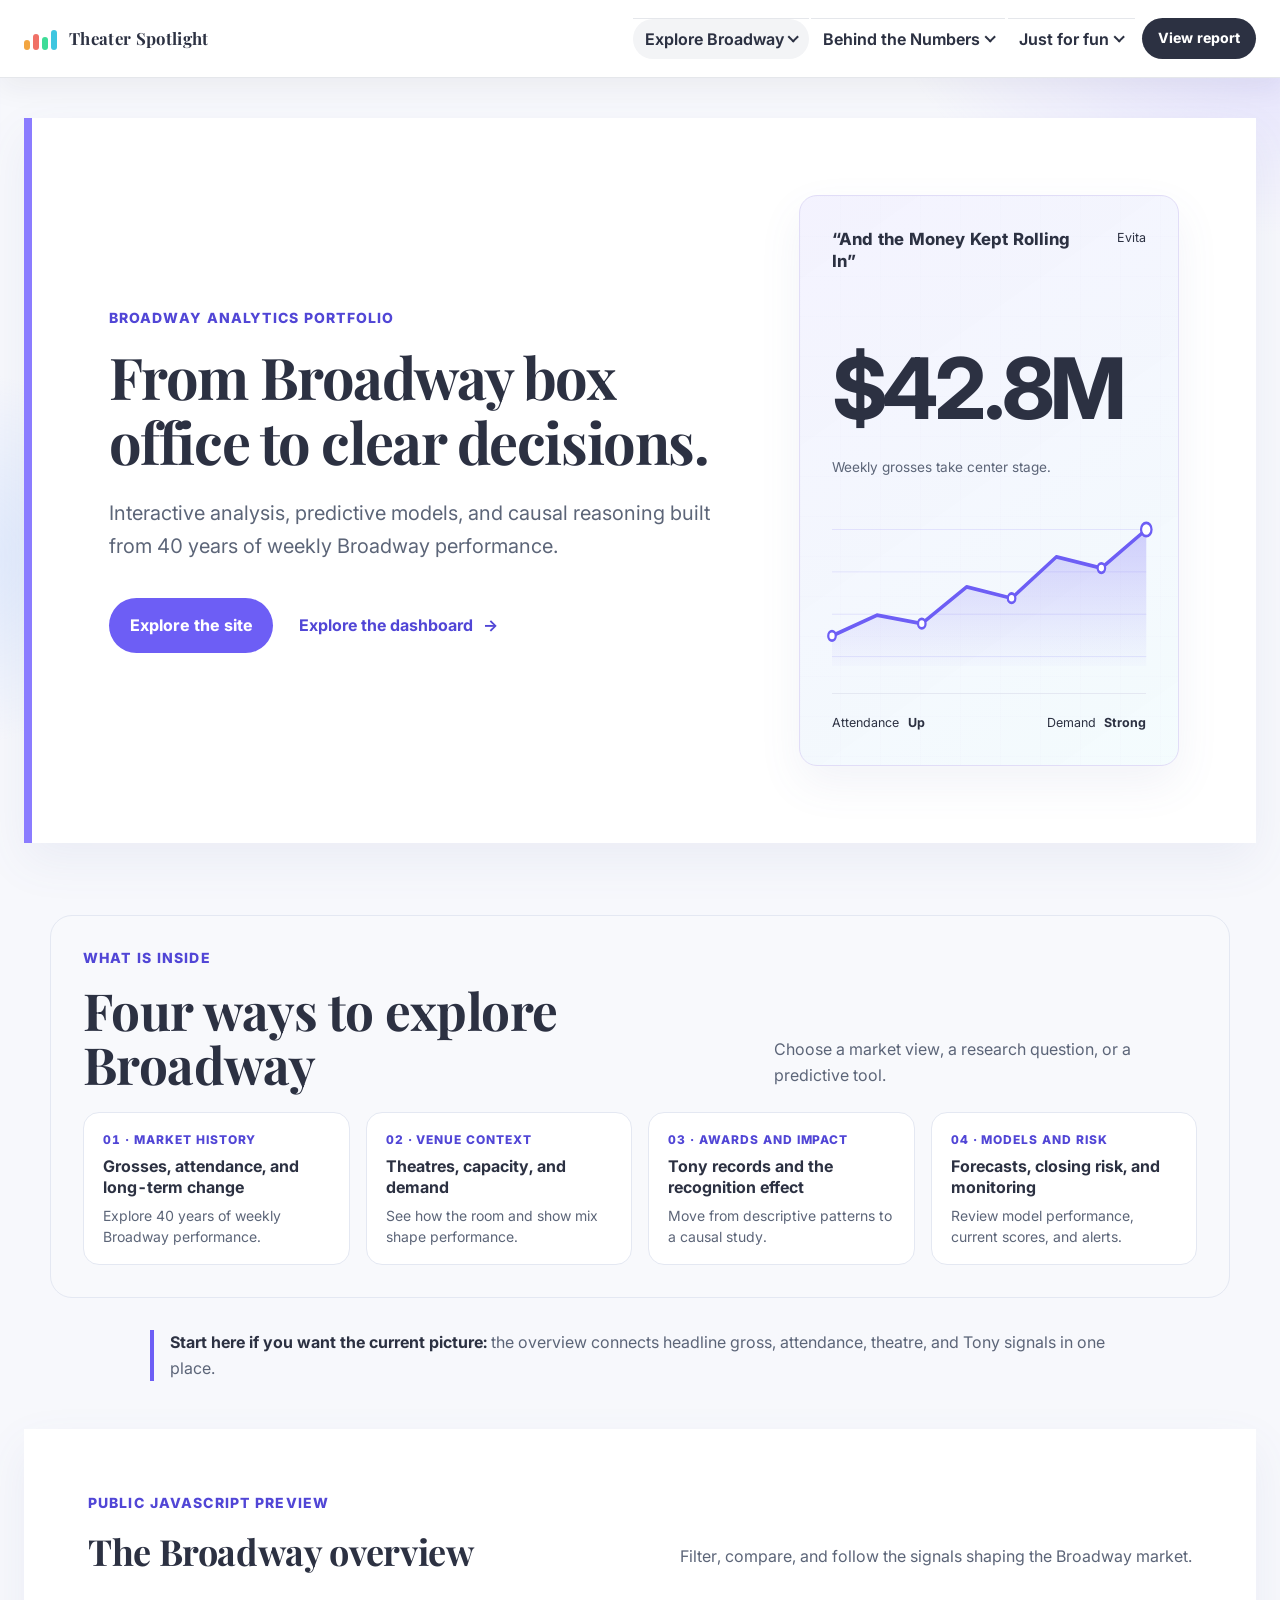
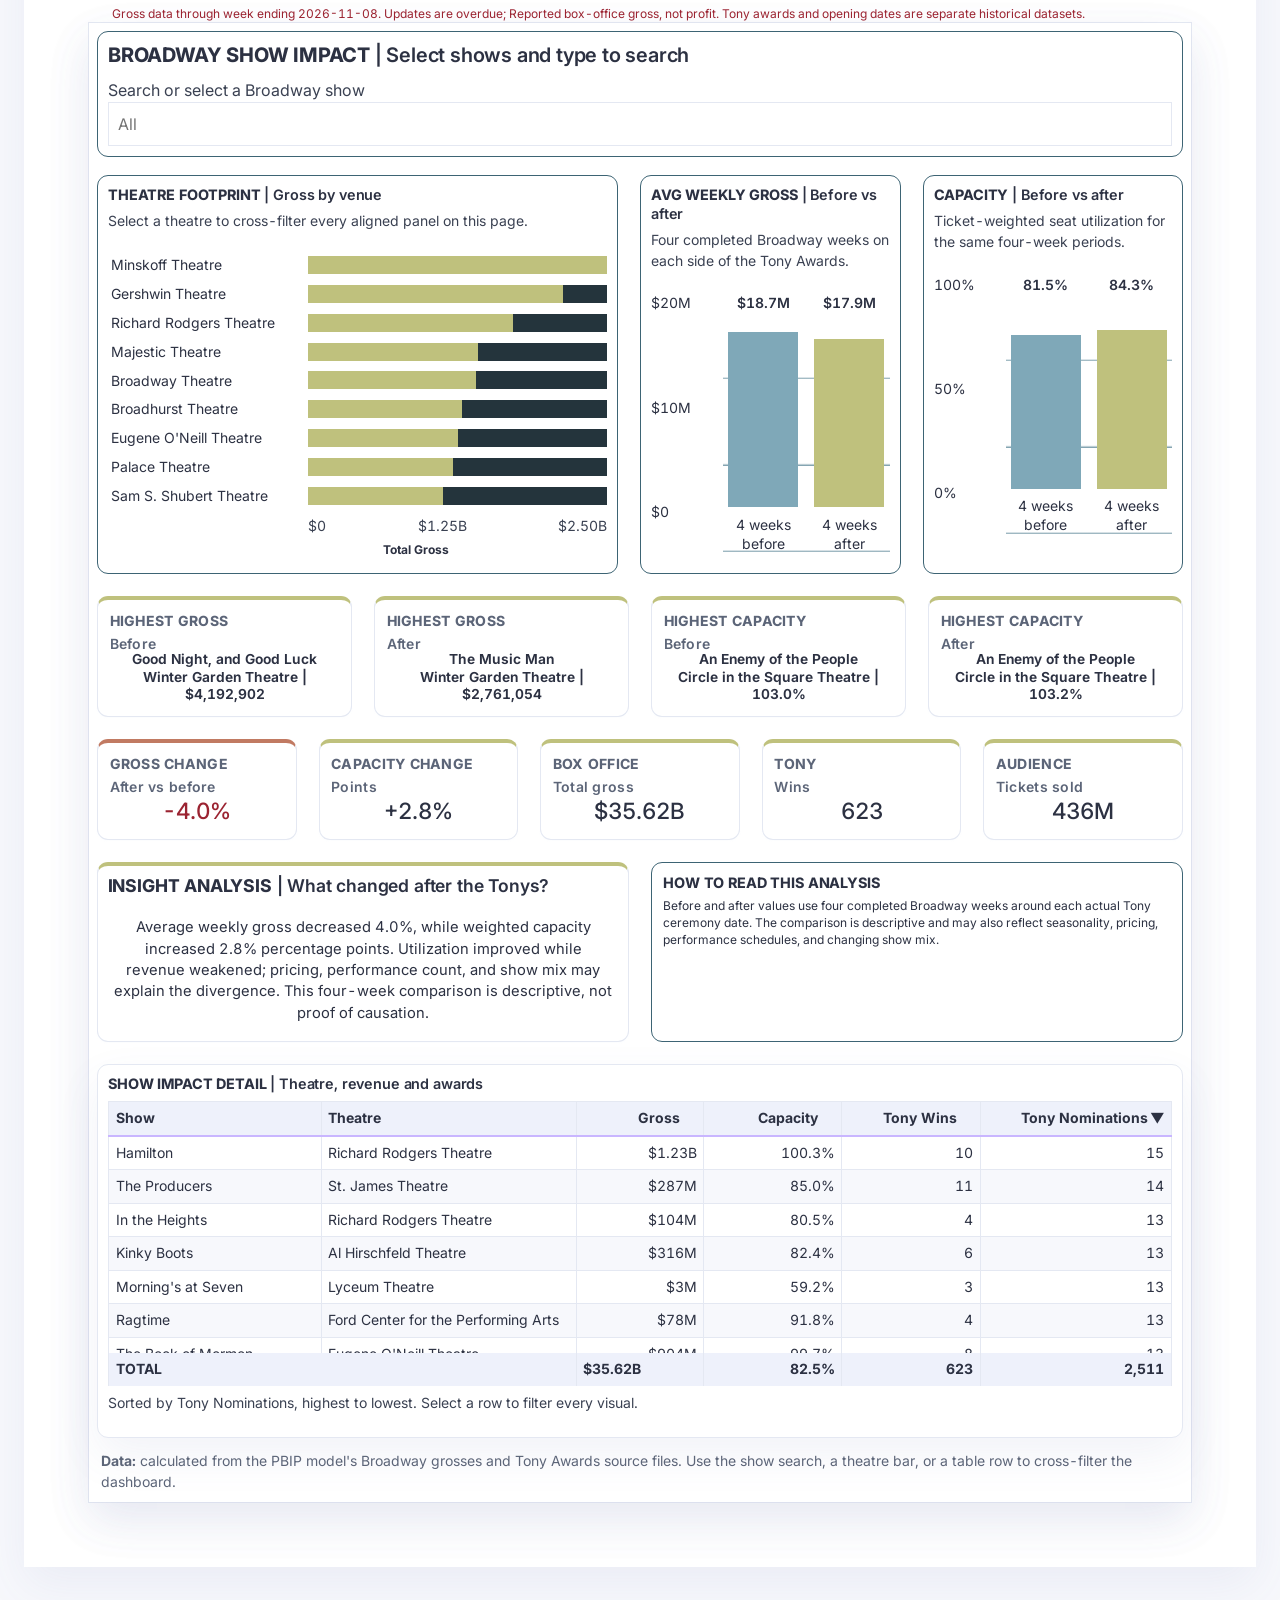
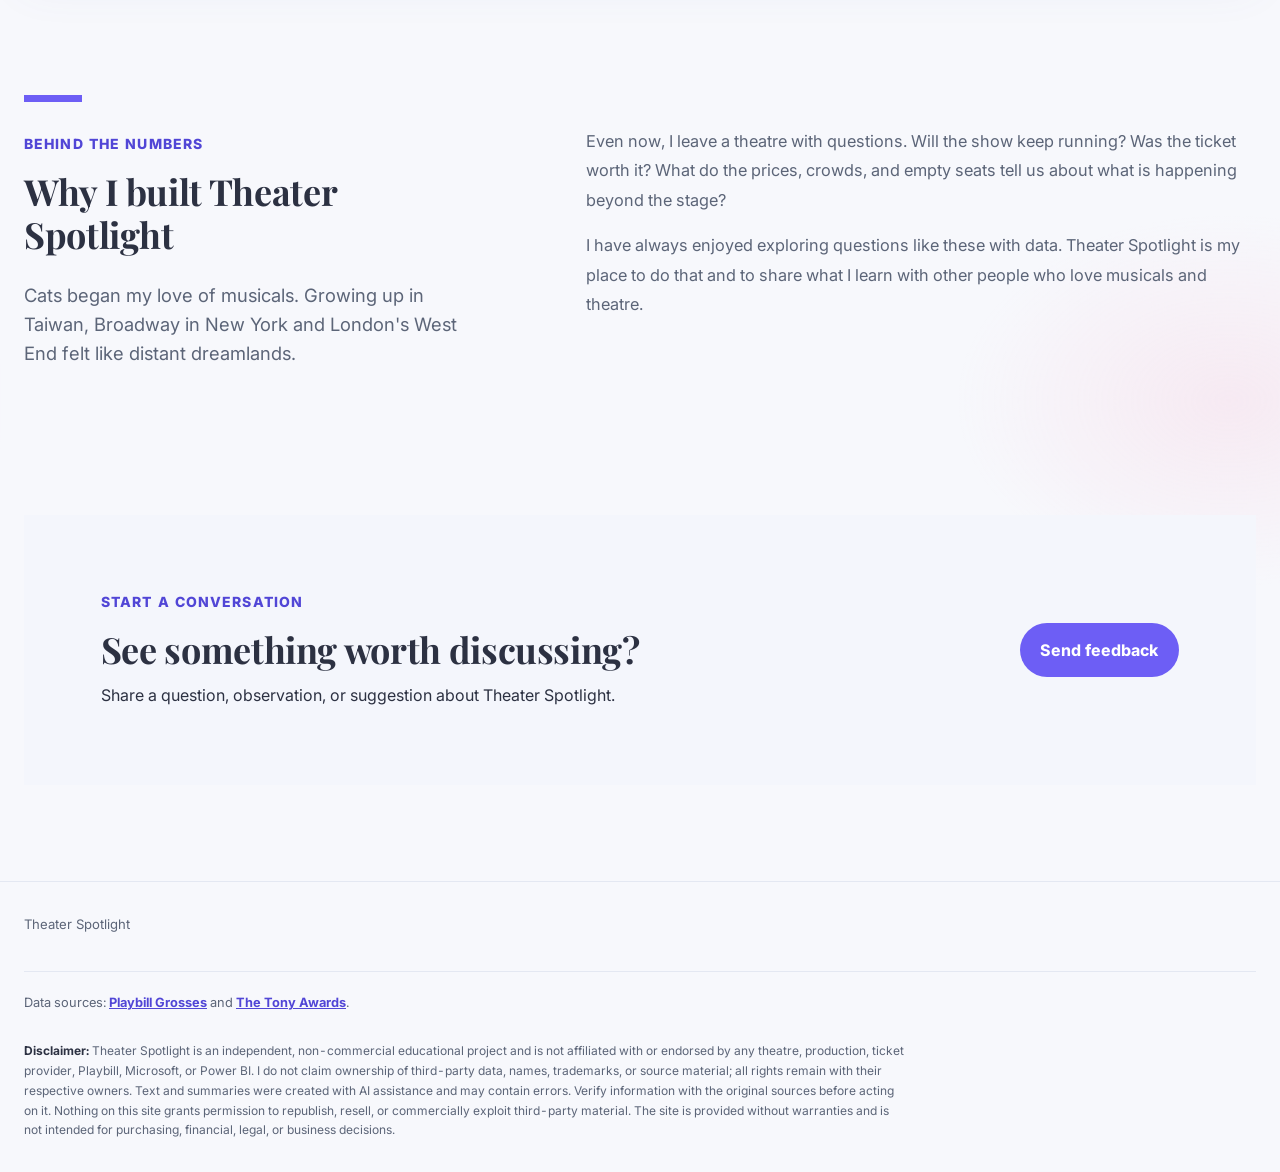
==== commit 9e6efe1a: "update text-index-timeline" ====
--- a/index.html
+++ b/index.html
@@ -6,7 +6,7 @@
   <meta name="description" content="Theater Spotlight: interactive Broadway performance analytics.">
   <title>Overview | Theater Spotlight</title>
   <link rel="preconnect" href="https://fonts.googleapis.com"><link rel="preconnect" href="https://fonts.gstatic.com" crossorigin><link href="https://fonts.googleapis.com/css2?family=Playfair+Display:wght@600;700;800&family=Inter:wght@400;500;600;700;800&display=swap" rel="stylesheet">
-  <link rel="stylesheet" href="styles.css?v=121">
+  <link rel="stylesheet" href="styles.css?v=129">
   <!-- Google tag (gtag.js) -->
   <script async src="https://www.googletagmanager.com/gtag/js?id=G-47RPC1XZKM"></script>
   <script>
@@ -246,22 +246,17 @@
       <div class="story-heading">
         <p class="section-label">Behind the numbers</p>
         <h2 id="overview-story-title">Why I built Theater Spotlight</h2>
-        <p class="story-lead">I came to Broadway for the stories. My curiosity kept going after the curtain fell.</p>
+        <p class="story-lead">Cats began my love of musicals. Growing up in Taiwan, Broadway in New York and London's West End felt like distant dreamlands.</p>
       </div>
       <div class="story-copy">
         <p>
-          Musicals have always been a source of energy and inspiration for me. As a data scientist,
-          I began wondering what was happening beyond the stage: how ticket prices and weekly grosses
-          move, how full different theatres become, and what recognition at the Tony Awards can—and
-          cannot—tell us about a show's momentum.
+          Even now, I leave a theatre with questions. Will the show keep running? Was the ticket
+          worth it? What do the prices, crowds, and empty seats tell us about what is happening
+          beyond the stage?
         </p>
         <p>
-          Theater Spotlight turns that curiosity into a transparent data project. The dashboards
-          describe the market, the Tony study examines stronger comparisons and uncertainty, and the
-          modeling work asks what can be forecast from the signals we already have. That includes a
-          closing-risk tracker that estimates the probability a production closes within eight weeks.
-          The goal is not to reduce a musical to a number, but to use data to understand the business
-          that keeps the stories on stage.
+          I have always enjoyed exploring questions like these with data. Theater Spotlight is my
+          place to do that and to share what I learn with other people who love musicals and theatre.
         </p>
       </div>
     </article>
--- a/styles.css
+++ b/styles.css
@@ -1,13780 +1,10852 @@
-:root {
-  color-scheme: light;
-  --accent: #BFC17D;
-  --accent-dark: #BFC17D;
-  --accent-ink: #24343C;
-  --secondary: #BFC17D;
-  --secondary-ink: #F8F0C0;
-  --ink: #F8F0C0;
-  --inverse-ink: #F7F8FC;
-  --muted: #F8F0C0;
-  --soft: #24343C;
-  --line: #3D6474;
-  --white: #24343C;
-  --max: 1240px;
-  --data-1: #BFC17D;
-  --data-2: #DDC79E;
-  --data-3: #6E94A3;
-  --data-risk: #C17A62;
-  --data-muted: #3D6474;
-  --font-display: "Playfair Display", Georgia, serif;
-  --font-body: "Inter", "Segoe UI", Arial, sans-serif;
-}
-
-/* Keep the Encore heading integrated with the light infographic. */
-body.theme-memories .memory-fun-facts .memory-facts-heading {
-  min-height: 0;
-  margin: 0 0 1rem;
-  padding: 0 0 1rem;
-  border: 0;
-  border-bottom: 1px solid #BFC17D;
-  color: #F8F0C0;
-  background: transparent;
-}
-
-body.theme-memories .memory-fun-facts .memory-facts-heading h2 {
-  color: #F8F0C0;
-}
-
-body.theme-memories .memory-fun-facts .memory-facts-heading .section-label {
-  color: #BFC17D;
-}
-
-body.theme-memories .memory-fun-facts .memory-facts-intro {
-  color: #F8F0C0;
-}
-
-body.theme-memories {
-/* Encore Report: refined editorial dashboard */
-.memory-fun-facts {
-  isolation: isolate;
-  overflow: hidden;
-  margin-bottom: 5.5rem;
-  padding: clamp(1.5rem, 4vw, 3.25rem);
-  border: 1px solid rgba(191, 193, 125, .24);
-  border-top: 1px solid rgba(59, 50, 28, .5);
-  border-radius: 28px;
-  color: #24343C;
-  background:
-    radial-gradient(circle at 82% 8%, rgba(191, 193, 125, .18), transparent 28%),
-    radial-gradient(circle at 6% 92%, rgba(61, 100, 116, .2), transparent 32%),
-    linear-gradient(145deg, #D1E0F0 0%, #D1E2F0 55%, #D1E1F0 100%);
-  box-shadow: 0 28px 65px rgba(209, 225, 240, .24);
-}
-
-.memory-fun-facts::before {
-  position: absolute;
-  z-index: -1;
-  inset: 0;
-  background:
-    linear-gradient(90deg, rgba(61, 100, 116, .025) 1px, transparent 1px),
-    linear-gradient(rgba(61, 100, 116, .025) 1px, transparent 1px);
-  background-size: 42px 42px;
-  mask-image: linear-gradient(to bottom, #F8F0C0, transparent 78%);
-  content: "";
-  pointer-events: none;
-}
-
-.memory-fun-facts::after {
-  position: absolute;
-  z-index: -1;
-  top: -110px;
-  right: -90px;
-  width: 310px;
-  height: 310px;
-  border: 1px solid rgba(191, 193, 125, .16);
-  border-radius: 50%;
-  background: transparent;
-  box-shadow:
-    0 0 0 42px rgba(191, 193, 125, .025),
-    0 0 0 84px rgba(191, 193, 125, .015);
-  opacity: 1;
-  content: "";
-}
-
-.memory-facts-heading {
-  display: grid;
-  grid-template-columns: minmax(0, 1.2fr) minmax(280px, .8fr);
-  align-items: end;
-  gap: 1.5rem 3rem;
-  margin: 0 0 2.25rem;
-  padding: 0 0 1.75rem;
-  border-bottom: 1px solid rgba(191, 193, 125, .22);
-}
-
-.memory-facts-heading .section-label {
-  margin: 0 0 .55rem;
-  color: #BFC17D;
-  font-size: .67rem;
-  letter-spacing: .22em;
-}
-
-.memory-facts-heading h2 {
-  margin: 0;
-  color: #24343C;
-  font-size: clamp(2.4rem, 5vw, 4.25rem);
-  font-weight: 650;
-  letter-spacing: -.045em;
-  line-height: .95;
-}
-
-.memory-facts-intro {
-  grid-column: 2;
-  grid-row: 1 / span 2;
-  max-width: 390px;
-  margin: 0;
-  justify-self: end;
-  color: rgba(61, 100, 116, .66);
-  font-size: .94rem;
-  line-height: 1.65;
-}
-
-.memory-facts-infographic {
-  display: grid;
-  grid-template-columns: repeat(12, minmax(0, 1fr));
-  grid-template-rows: repeat(2, minmax(138px, auto)) minmax(130px, auto);
-  gap: .8rem;
-  margin: 0;
-  counter-reset: none;
-}
-
-.memory-facts-infographic::before {
-  display: none;
-}
-
-.memory-fact,
-.fact-cities,
-.fact-city,
-.fact-show,
-.fact-year,
-.fact-rating,
-.fact-loved,
-.fact-theatre,
-.fact-month,
-.fact-strength {
-  --fact-accent: #BFC17D;
-  position: relative;
-  display: grid;
-  grid-template-columns: 42px minmax(0, 1fr);
-  grid-template-rows: auto auto auto;
-  min-width: 0;
-  min-height: 130px;
-  padding: 1.15rem;
-  overflow: hidden;
-  border: 1px solid rgba(61, 100, 116, .1);
-  border-radius: 16px;
-  color: #24343C;
-  background: linear-gradient(145deg, rgba(61, 100, 116, .075), rgba(61, 100, 116, .025));
-  box-shadow: inset 0 1px 0 rgba(61, 100, 116, .05);
-  clip-path: none;
-  text-align: left;
-  transform: none;
-  place-items: initial;
-  column-gap: .8rem;
-  transition: border-color .2s ease, background .2s ease, transform .2s ease;
-}
-
-.memory-fact:hover {
-  border-color: rgba(191, 193, 125, .42);
-  background: linear-gradient(145deg, rgba(61, 100, 116, .105), rgba(61, 100, 116, .04));
-  transform: translateY(-2px);
-}
-
-.memory-fact::after {
-  position: absolute;
-  top: 0;
-  right: 1.15rem;
-  left: 1.15rem;
-  height: 1px;
-  background: linear-gradient(90deg, transparent, rgba(191, 193, 125, .65), transparent);
-  content: "";
-}
-
-.fact-cities {
-  grid-column: 1 / 5;
-  grid-row: 1 / 3;
-  grid-template-columns: 1fr;
-  grid-template-rows: auto auto auto auto;
-  align-content: center;
-  justify-items: start;
-  padding: clamp(1.5rem, 3vw, 2.25rem);
-  border-color: rgba(191, 193, 125, .3);
-  border-radius: 18px;
-  background:
-    radial-gradient(circle at 85% 18%, rgba(191, 193, 125, .18), transparent 35%),
-    linear-gradient(145deg, rgba(191, 193, 125, .11), rgba(61, 100, 116, .025));
-  box-shadow: inset 0 1px 0 rgba(61, 100, 116, .08);
-  text-align: left;
-}
-
-.fact-city { grid-column: 5 / 10; grid-row: 1; }
-.fact-show { grid-column: 10 / 13; grid-row: 1; }
-.fact-year { grid-column: 5 / 8; grid-row: 2; }
-.fact-rating { grid-column: 8 / 11; grid-row: 2; }
-.fact-loved { grid-column: 11 / 13; grid-row: 2; }
-.fact-theatre { grid-column: 1 / 5; grid-row: 3; }
-.fact-month { grid-column: 5 / 9; grid-row: 3; }
-.fact-strength { grid-column: 9 / 13; grid-row: 3; }
-
-.memory-fact > .fact-icon,
-.fact-cities > .fact-icon,
-.fact-city > .fact-icon,
-.fact-show > .fact-icon,
-.fact-year > .fact-icon,
-.fact-rating > .fact-icon,
-.fact-loved > .fact-icon,
-.fact-theatre > .fact-icon,
-.fact-month > .fact-icon,
-.fact-strength > .fact-icon {
-  position: static;
-  grid-column: 1;
-  grid-row: 1 / span 3;
-  width: 2.4rem;
-  height: 2.4rem;
-  margin: 0;
-  align-self: center;
-  justify-self: start;
-  border: 1px solid rgba(191, 193, 125, .35);
-  border-radius: 10px;
-  color: #BFC17D;
-  background: rgba(191, 193, 125, .07);
-  transform: none;
-}
-
-.fact-cities > .fact-icon {
-  grid-column: 1;
-  grid-row: 1;
-  width: 2.8rem;
-  height: 2.8rem;
-  margin-bottom: 1.25rem;
-  justify-self: start;
-}
-
-.memory-fact > span:not(.fact-icon),
-.fact-cities > span:not(.fact-icon) {
-  grid-column: 2;
-  grid-row: 1;
-  align-self: end;
-  justify-self: stretch;
-  color: rgba(30, 41, 46, .54);
-  font-size: .62rem;
-  font-weight: 700;
-  letter-spacing: .14em;
-  text-transform: uppercase;
-}
-
-.memory-fact > strong,
-.fact-show > strong,
-.fact-loved > strong {
-  grid-column: 2;
-  grid-row: 2;
-  margin: .32rem 0 0;
-  justify-self: stretch;
-  color: #24343C;
-  font: 650 clamp(1.08rem, 1.8vw, 1.45rem)/1.15 var(--font-display);
-  letter-spacing: -.02em;
-}
-
-.memory-fact > small,
-.fact-rating-line {
-  grid-column: 2;
-  grid-row: 3;
-  margin-top: .48rem;
-  justify-self: stretch;
-  color: rgba(30, 41, 46, .46);
-  font-size: .64rem;
-  line-height: 1.4;
-}
-
-.fact-cities > strong {
-  grid-column: 1;
-  grid-row: 2;
-  margin: 0;
-  justify-self: start;
-  color: #BFC17D;
-  font: 600 clamp(4.5rem, 9vw, 7.5rem)/.82 var(--font-display);
-  letter-spacing: -.07em;
-}
-
-.fact-cities > span:not(.fact-icon) {
-  grid-column: 1;
-  grid-row: 3;
-  margin-top: 1.15rem;
-  justify-self: start;
-  color: rgba(61, 100, 116, .82);
-  font-size: .72rem;
-}
-
-.fact-cities > small {
-  grid-column: 1;
-  grid-row: 4;
-  margin-top: .45rem;
-  justify-self: start;
-  color: rgba(30, 41, 46, .46);
-}
-
-.fact-rating-line {
-  display: flex;
-  gap: .25rem;
-}
-
-.fact-rating-line i {
-  width: 18px;
-  height: 3px;
-  border-radius: 999px;
-  background: #BFC17D;
-}
-
-.fact-rating-line i:last-child {
-  background: rgba(191, 193, 125, .2);
-}
-
-@media (max-width: 900px) {
-  .memory-facts-heading {
-    grid-template-columns: 1fr;
-    gap: 1rem;
-  }
-
-  .memory-facts-intro {
-    grid-column: 1;
-    grid-row: auto;
-    max-width: 560px;
-    margin: 0;
-    justify-self: start;
-  }
-
-  .memory-facts-infographic {
-    grid-template-columns: repeat(2, minmax(0, 1fr));
-    grid-template-rows: none;
-  }
-
-  .fact-cities {
-    grid-column: 1 / -1;
-    grid-row: auto;
-    grid-template-columns: auto minmax(0, 1fr);
-    grid-template-rows: auto auto auto;
-    min-height: 190px;
-    align-content: center;
-    column-gap: 1.5rem;
-  }
-
-  .fact-cities > .fact-icon {
-    grid-column: 1;
-    grid-row: 1 / span 3;
-    margin: 0;
-    align-self: center;
-  }
-
-  .fact-cities > strong {
-    grid-column: 2;
-    grid-row: 1;
-  }
-
-  .fact-cities > span:not(.fact-icon) {
-    grid-column: 2;
-    grid-row: 2;
-    margin-top: .85rem;
-  }
-
-  .fact-cities > small {
-    grid-column: 2;
-    grid-row: 3;
-  }
-
-  .fact-city,
-  .fact-show,
-  .fact-year,
-  .fact-rating,
-  .fact-loved,
-  .fact-theatre,
-  .fact-month,
-  .fact-strength {
-    grid-column: auto;
-    grid-row: auto;
-  }
-}
-
-@media (max-width: 640px) {
-  .memory-fun-facts {
-    padding: 1.25rem;
-    border-radius: 20px;
-  }
-
-  .memory-facts-heading {
-    margin: 0 0 1.25rem;
-    padding: 0 0 1.25rem;
-  }
-
-  .memory-facts-infographic {
-    grid-template-columns: 1fr;
-  }
-
-  .fact-cities,
-  .fact-city,
-  .fact-show,
-  .fact-year,
-  .fact-rating,
-  .fact-loved,
-  .fact-theatre,
-  .fact-month,
-  .fact-strength {
-    grid-column: 1;
-    grid-row: auto;
-  }
-
-  .fact-cities {
-    min-height: 170px;
-  }
-}
-
-/* Encore Report v2: compact, warm editorial treatment */
-.memory-fun-facts {
-  margin-bottom: 4.5rem;
-  border: 1px solid #BFC17D;
-  border-radius: 22px;
-  color: #F8F0C0;
-  background: #6E94A3;
-  box-shadow: 0 20px 50px rgba(217, 224, 232, .1);
-}
-
-.memory-fun-facts::before {
-  background:
-    linear-gradient(90deg, rgba(211, 224, 238, .025) 1px, transparent 1px),
-    linear-gradient(rgba(211, 224, 238, .025) 1px, transparent 1px);
-  background-size: 32px 32px;
-  mask-image: linear-gradient(#F8F0C0, transparent 74%);
-}
-
-.memory-fun-facts::after {
-  display: none;
-}
-
-.memory-facts-heading {
-  border-bottom-color: #BFC17D;
-}
-
-.memory-facts-heading .section-label {
-  color: #BFC17D;
-}
-
-.memory-facts-heading h2 {
-  color: #F8F0C0;
-}
-
-.memory-facts-intro {
-  color: #F8F0C0;
-}
-
-.memory-fact,
-.fact-city,
-.fact-show,
-.fact-year,
-.fact-rating,
-.fact-loved,
-.fact-theatre,
-.fact-month,
-.fact-strength {
-  border-color: #372E20;
-  color: #F8F0C0;
-  background: rgba(61, 100, 116, .78);
-  box-shadow: 0 7px 18px rgba(241, 245, 249, .055);
-}
-
-.memory-fact:hover {
-  border-color: #BFC17D;
-  background: #24343C;
-}
-
-.memory-fact::after {
-  background: linear-gradient(90deg, transparent, rgba(193, 122, 98, .28), transparent);
-}
-
-.memory-fact > .fact-icon,
-.fact-city > .fact-icon,
-.fact-show > .fact-icon,
-.fact-year > .fact-icon,
-.fact-rating > .fact-icon,
-.fact-loved > .fact-icon,
-.fact-theatre > .fact-icon,
-.fact-month > .fact-icon,
-.fact-strength > .fact-icon {
-  border-color: rgba(193, 122, 98, .2);
-  color: #BFC17D;
-  background: #6E94A3;
-}
-
-.memory-fact > span:not(.fact-icon) {
-  color: #DDC79E;
-}
-
-.memory-fact > strong,
-.fact-show > strong,
-.fact-loved > strong {
-  color: #F8F0C0;
-}
-
-.memory-fact > small {
-  color: #DDC79E;
-}
-
-.fact-cities {
-  border: 0;
-  color: #24343C;
-  background:
-    radial-gradient(circle at 88% 15%, rgba(191, 193, 125, .22), transparent 30%),
-    linear-gradient(145deg, #D3E1EE, #D4E2ED);
-  box-shadow: 0 12px 24px rgba(211, 224, 238, .16);
-}
-
-.fact-cities > .fact-icon {
-  border-color: rgba(191, 193, 125, .4);
-  color: #BFC17D;
-  background: rgba(191, 193, 125, .08);
-}
-
-.fact-cities > strong {
-  color: #BFC17D;
-}
-
-.fact-cities > span:not(.fact-icon) {
-  color: #24343C;
-}
-
-.fact-cities > small {
-  color: rgba(61, 100, 116, .56);
-}
-
-.fact-rating-line i {
-  background: #BFC17D;
-}
-
-.fact-rating-line i:last-child {
-  background: rgba(193, 122, 98, .15);
-}
-
-@media (max-width: 640px) {
-  .memory-fun-facts {
-    width: min(calc(100% - 24px), var(--max));
-    margin-top: -1.5rem;
-    margin-bottom: 3.5rem;
-    padding: 1rem;
-    border-radius: 18px;
-  }
-
-  .memory-facts-heading {
-    gap: .7rem;
-    margin-bottom: .9rem;
-    padding: .25rem .15rem 1rem;
-  }
-
-  .memory-facts-heading .section-label {
-    margin-bottom: .25rem;
-    font-size: .58rem;
-  }
-
-  .memory-facts-heading h2 {
-    font-size: 2.15rem;
-    line-height: 1;
-  }
-
-  .memory-facts-intro {
-    font-size: .78rem;
-    line-height: 1.45;
-  }
-
-  .memory-facts-infographic {
-    grid-template-columns: repeat(2, minmax(0, 1fr));
-    gap: .55rem;
-  }
-
-  .fact-cities {
-    grid-column: 1 / -1;
-    grid-template-columns: 44px minmax(0, 1fr);
-    grid-template-rows: auto auto;
-    min-height: 118px;
-    padding: 1rem 1.15rem;
-    column-gap: .85rem;
-  }
-
-  .fact-cities > .fact-icon {
-    grid-column: 1;
-    grid-row: 1 / span 2;
-    width: 2.5rem;
-    height: 2.5rem;
-  }
-
-  .fact-cities > strong {
-    grid-column: 2;
-    grid-row: 1;
-    align-self: end;
-    font-size: 3.3rem;
-    line-height: .8;
-  }
-
-  .fact-cities > span:not(.fact-icon) {
-    grid-column: 2;
-    grid-row: 2;
-    margin-top: .65rem;
-    align-self: start;
-  }
-
-  .fact-cities > small {
-    display: none;
-  }
-
-  .fact-city,
-  .fact-show,
-  .fact-year,
-  .fact-rating,
-  .fact-loved,
-  .fact-theatre,
-  .fact-month,
-  .fact-strength {
-    grid-column: auto;
-    grid-row: auto;
-    grid-template-columns: 30px minmax(0, 1fr);
-    min-height: 104px;
-    padding: .75rem;
-    column-gap: .5rem;
-  }
-
-  .memory-fact > .fact-icon {
-    width: 1.75rem;
-    height: 1.75rem;
-    border-radius: 8px;
-  }
-
-  .memory-fact > .fact-icon svg {
-    width: .95rem;
-    height: .95rem;
-  }
-
-  .memory-fact > span:not(.fact-icon) {
-    font-size: .5rem;
-    letter-spacing: .08em;
-  }
-
-  .memory-fact > strong,
-  .fact-show > strong,
-  .fact-loved > strong {
-    margin-top: .2rem;
-    font-size: clamp(.86rem, 3.6vw, 1.05rem);
-    line-height: 1.08;
-  }
-
-  .memory-fact > small {
-    display: none;
-  }
-
-  .fact-rating-line {
-    margin-top: .4rem;
-    gap: .18rem;
-  }
-
-  .fact-rating-line i {
-    width: 10px;
-  }
-}
-
-.encore-infographic {
-  --average-rating: 0%;
-  display: grid;
-  grid-template-columns: repeat(12, minmax(0, 1fr));
-  gap: .8rem;
-}
-
-.encore-panel {
-  position: relative;
-  min-width: 0;
-  padding: 1.4rem;
-  overflow: hidden;
-  border: 1px solid #BFC17D;
-  border-radius: 15px;
-  background: rgba(61, 100, 116, .82);
-}
-
-.encore-panel-heading {
-  display: flex;
-  align-items: center;
-  gap: .75rem;
-  margin-bottom: 1.4rem;
-}
-
-.encore-panel-heading > span {
-  display: grid;
-  flex: 0 0 auto;
-  width: 2rem;
-  height: 2rem;
-  border: 1px solid #DDC79E;
-  border-radius: 50%;
-  place-items: center;
-  color: #BFC17D;
-  font-size: .58rem;
-  font-weight: 800;
-  letter-spacing: .08em;
-}
-
-.encore-panel-heading h3 {
-  margin: 0;
-  color: #F8F0C0;
-  font: 650 1.25rem/1 var(--font-display);
-}
-
-.encore-panel-heading p {
-  margin: .22rem 0 0;
-  color: #DDC79E;
-  font-size: .66rem;
-}
-
-.encore-footprint {
-  grid-column: 1 / 6;
-  grid-row: 1 / 3;
-  display: grid;
-  grid-template-columns: .8fr 1.2fr;
-  align-content: start;
-  gap: 1rem 1.5rem;
-}
-
-.encore-footprint .encore-panel-heading {
-  grid-column: 1 / -1;
-}
-
-.encore-city-total {
-  display: grid;
-  align-content: center;
-  min-height: 190px;
-  padding: 1.2rem;
-  border-radius: 13px;
-  color: #24343C;
-  background:
-    radial-gradient(circle at 85% 15%, rgba(191, 193, 125, .24), transparent 32%),
-    #D4E2ED;
-}
-
-.encore-globe {
-  color: #BFC17D;
-}
-
-.encore-globe svg,
-.encore-ticket-icon svg {
-  width: 1.5rem;
-  height: 1.5rem;
-  fill: none;
-  stroke: currentColor;
-  stroke-width: 1.6;
-  stroke-linecap: round;
-  stroke-linejoin: round;
-}
-
-.encore-city-total strong {
-  margin-top: .65rem;
-  color: #BFC17D;
-  font: 600 clamp(3.8rem, 7vw, 5.6rem)/.8 var(--font-display);
-  letter-spacing: -.06em;
-}
-
-.encore-city-total > span:last-child {
-  margin-top: .8rem;
-  color: rgba(61, 100, 116, .7);
-  font-size: .62rem;
-  font-weight: 750;
-  letter-spacing: .12em;
-  text-transform: uppercase;
-}
-
-.encore-data-list {
-  display: grid;
-  align-content: stretch;
-  margin: 0;
-}
-
-.encore-data-list > div {
-  display: grid;
-  align-content: center;
-  padding: 1rem 0;
-  border-bottom: 1px solid #BFC17D;
-}
-
-.encore-data-list > div:last-child {
-  border-bottom: 0;
-}
-
-.encore-data-list dt,
-.encore-timeline span,
-.encore-rating span,
-.encore-taste-details span,
-.encore-return span {
-  color: #DDC79E;
-  font-size: .6rem;
-  font-weight: 750;
-  letter-spacing: .1em;
-  text-transform: uppercase;
-}
-
-.encore-data-list dd {
-  margin: .38rem 0 0;
-  color: #F8F0C0;
-  font: 650 clamp(1rem, 2vw, 1.35rem)/1.15 var(--font-display);
-}
-
-.encore-rhythm {
-  grid-column: 6 / 9;
-  grid-row: 1;
-}
-
-.encore-timeline {
-  position: relative;
-  display: grid;
-  gap: 1.15rem;
-  padding-left: 1.1rem;
-}
-
-.encore-timeline::before {
-  position: absolute;
-  top: .45rem;
-  bottom: .45rem;
-  left: 3px;
-  width: 1px;
-  background: #BFC17D;
-  content: "";
-}
-
-.encore-timeline > div {
-  position: relative;
-  display: grid;
-}
-
-.encore-timeline i {
-  position: absolute;
-  top: .25rem;
-  left: -1.27rem;
-  width: 7px;
-  height: 7px;
-  border: 2px solid #6E94A3;
-  border-radius: 50%;
-  background: #BFC17D;
-  box-shadow: 0 0 0 1px #BFC17D;
-}
-
-.encore-timeline strong {
-  margin-top: .25rem;
-  color: #F8F0C0;
-  font: 650 1.2rem/1.1 var(--font-display);
-}
-
-.encore-taste {
-  grid-column: 9 / 13;
-  grid-row: 1 / 3;
-}
-
-.encore-rating {
-  padding: 1.15rem;
-  border-radius: 12px;
-  background: #D4E2ED;
-}
-
-.encore-rating > div:first-child {
-  display: flex;
-  align-items: end;
-  justify-content: space-between;
-  gap: 1rem;
-}
-
-.encore-rating span {
-  color: rgba(61, 100, 116, .62);
-}
-
-.encore-rating strong {
-  color: #BFC17D;
-  font: 600 1.45rem/1 var(--font-display);
-}
-
-.encore-rating-track {
-  height: 7px;
-  margin-top: 1rem;
-  overflow: hidden;
-  border-radius: 999px;
-  background: rgba(61, 100, 116, .12);
-}
-
-.encore-rating-track i {
-  display: block;
-  width: var(--average-rating);
-  height: 100%;
-  border-radius: inherit;
-  background: linear-gradient(90deg, #BFC17D, #BFC17D);
-}
-
-.encore-rating-scale {
-  display: flex;
-  justify-content: space-between;
-  margin-top: .45rem;
-}
-
-.encore-rating-scale span {
-  font-size: .5rem;
-}
-
-.encore-taste-details {
-  display: grid;
-  grid-template-columns: .75fr 1.25fr;
-  gap: .7rem;
-  margin-top: .7rem;
-}
-
-.encore-taste-details > div {
-  display: grid;
-  align-content: center;
-  min-height: 92px;
-  padding: .85rem;
-  border: 1px solid #BFC17D;
-  border-radius: 11px;
-}
-
-.encore-taste-details strong {
-  margin-top: .28rem;
-  color: #F8F0C0;
-  font: 650 1.05rem/1.1 var(--font-display);
-}
-
-.encore-taste-details > div:first-child strong {
-  margin: 0;
-  color: #BFC17D;
-  font-size: 2.2rem;
-  line-height: .8;
-}
-
-.encore-taste-details > div:first-child span {
-  margin-top: .65rem;
-}
-
-.encore-return {
-  grid-column: 6 / 9;
-  grid-row: 2;
-  display: block;
-  color: #24343C;
-  background: #BFC17D;
-}
-
-.encore-return-heading {
-  display: flex;
-  align-items: center;
-  gap: .55rem;
-  margin-bottom: .6rem;
-}
-
-.encore-ticket-icon {
-  display: grid;
-  width: 1.7rem;
-  height: 1.7rem;
-  place-items: center;
-  color: #3B2C1C;
-}
-
-.encore-return-heading span {
-  color: rgba(61, 100, 116, .68);
-  font-size: .58rem;
-  font-weight: 750;
-  letter-spacing: .1em;
-  text-transform: uppercase;
-}
-
-.encore-show-stairs {
-  display: grid;
-  gap: .26rem;
-  margin: 0;
-  padding: 0;
-  list-style: none;
-}
-
-.encore-show-stairs li {
-  display: grid;
-  grid-template-columns: 27px minmax(0, 1fr);
-  align-items: center;
-  gap: .4rem;
-  min-height: 25px;
-  padding: .25rem .45rem;
-  border-radius: 5px;
-  color: #BFC17D;
-  background: #24343C;
-}
-
-.encore-show-stairs li:nth-child(1) { width: 100%; }
-.encore-show-stairs li:nth-child(2) { width: 86%; }
-.encore-show-stairs li:nth-child(3) { width: 72%; }
-
-.encore-show-stairs b {
-  display: grid;
-  width: 25px;
-  height: 17px;
-  border-radius: 50%;
-  place-items: center;
-  color: #24343C;
-  background: #BFC17D;
-  font-size: .52rem;
-}
-
-.encore-show-stairs strong {
-  font: 650 .66rem/1.2 var(--font-display);
-}
-
-.encore-show-stairs li > span {
-  color: #BFC17D;
-  font-size: .56rem;
-  font-weight: 800;
-}
-
-@media (max-width: 900px) {
-  .encore-footprint { grid-column: 1 / 8; }
-  .encore-rhythm { grid-column: 8 / 13; }
-  .encore-return { grid-column: 8 / 13; }
-  .encore-taste {
-    grid-column: 1 / -1;
-    grid-row: 3;
-    display: grid;
-    grid-template-columns: 1fr 1fr;
-    gap: .8rem;
-  }
-  .encore-taste .encore-panel-heading { grid-column: 1 / -1; margin-bottom: .2rem; }
-  .encore-taste-details { margin-top: 0; }
-}
-
-@media (max-width: 640px) {
-  .encore-infographic {
-    grid-template-columns: 1fr;
-    gap: .65rem;
-  }
-
-  .encore-panel,
-  .encore-footprint,
-  .encore-rhythm,
-  .encore-taste,
-  .encore-return {
-    grid-column: 1;
-    grid-row: auto;
-  }
-
-  .encore-panel {
-    padding: 1rem;
-  }
-
-  .encore-panel-heading {
-    margin-bottom: .9rem;
-  }
-
-  .encore-footprint {
-    grid-template-columns: .65fr 1.35fr;
-    gap: .6rem .8rem;
-  }
-
-  .encore-city-total {
-    min-height: 150px;
-    padding: .9rem;
-  }
-
-  .encore-city-total strong {
-    font-size: 3.6rem;
-  }
-
-  .encore-data-list > div {
-    padding: .65rem 0;
-  }
-
-  .encore-taste {
-    display: grid;
-    grid-template-columns: 1fr;
-    gap: .6rem;
-  }
-
-  .encore-taste .encore-panel-heading {
-    grid-column: 1;
-  }
-
-  .encore-return {
-    grid-template-columns: 34px minmax(0, 1fr);
-  }
-}
-}
-
-.theme-overview,
-.theme-theatres,
-.theme-history,
-.theme-tony,
-.theme-access,
-.theme-game,
-.theme-memories {
-  --accent: #BFC17D;
-  --accent-dark: #BFC17D;
-  --accent-ink: #24343C;
-  --secondary: #BFC17D;
-  --secondary-ink: #F8F0C0;
-  --ink: #F8F0C0;
-  --muted: #F8F0C0;
-  --soft: #24343C;
-  --line: #3D6474;
-}
-
-.game-hero {
-  background:
-    radial-gradient(circle at 82% 20%, rgba(191, 193, 125, .36), transparent 24%),
-    linear-gradient(135deg, #24343C, #6E94A3);
-}
-
-.game-art {
-  background: linear-gradient(145deg, #F8F0C0, #E2D1F0);
-}
-
-.game-marquee {
-  display: grid;
-  width: 128px;
-  height: 128px;
-  margin: 1.4rem auto;
-  place-items: center;
-  border: 5px double #BFC17D;
-  border-radius: 50%;
-  color: #BFC17D;
-  font-family: var(--font-display);
-  font-size: 5rem;
-  line-height: 1;
-  box-shadow: 0 0 28px rgba(191, 193, 125, .25);
-}
-
-.game-section {
-  max-width: 980px;
-  margin: 0 auto;
-  padding: 4rem 5vw 5rem;
-}
-
-.game-scoreboard {
-  display: grid;
-  grid-template-columns: repeat(3, 1fr);
-  gap: 1rem;
-  margin-bottom: 1rem;
-}
-
-.game-scoreboard article {
-  padding: 1rem 1.2rem;
-  background: #F8F0C0;
-  border-radius: 10px;
-  color: #24343C;
-  text-align: center;
-}
-
-.game-scoreboard span,
-.game-scoreboard strong {
-  display: block;
-}
-
-.game-scoreboard span {
-  margin-bottom: .25rem;
-  color: #1C213B;
-  font-size: .72rem;
-  letter-spacing: .09em;
-  text-transform: uppercase;
-}
-
-.game-scoreboard strong {
-  color: #BFC17D;
-  font-size: 1.5rem;
-}
-
-.game-board {
-  padding: clamp(1.2rem, 4vw, 2.4rem);
-  background: #24343C;
-  border: 1px solid #3D6474;
-  border-radius: 14px;
-  box-shadow: 0 18px 44px rgba(209, 213, 240, .1);
-}
-
-.game-board-heading {
-  display: flex;
-  align-items: center;
-  justify-content: space-between;
-  gap: 1rem;
-}
-
-.game-board-heading h2 {
-  margin: .15rem 0 0;
-}
-
-.secondary-button {
-  padding: .72rem 1rem;
-  background: transparent;
-  border: 1px solid #F8F0C0;
-  border-radius: 999px;
-  color: var(--inverse-ink);
-  cursor: pointer;
-  font: inherit;
-  font-weight: 700;
-}
-
-.secondary-button:disabled {
-  cursor: default;
-  opacity: .5;
-}
-
-.game-clues {
-  display: grid;
-  gap: .65rem;
-  margin: 1.5rem 0;
-  padding: 0;
-  list-style: none;
-}
-
-.game-clues li {
-  display: grid;
-  grid-template-columns: 72px 1fr;
-  gap: .8rem;
-  padding: .85rem 1rem;
-  background: #24343C;
-  border-left: 4px solid #BFC17D;
-}
-
-.game-clues span {
-  color: #DDC79E;
-  font-size: .72rem;
-  font-weight: 800;
-  letter-spacing: .06em;
-  text-transform: uppercase;
-}
-
-.game-choices {
-  display: grid;
-  grid-template-columns: repeat(2, minmax(0, 1fr));
-  gap: .75rem;
-}
-
-.game-choices button {
-  min-height: 58px;
-  padding: .8rem 1rem;
-  background: #24343C;
-  border: 1px solid #BFC17D;
-  border-radius: 8px;
-  color: #D8DDE8;
-  cursor: pointer;
-  font: inherit;
-  font-weight: 700;
-  text-align: left;
-}
-
-.game-choices button:not(:disabled):hover,
-.game-choices button:not(:disabled):focus-visible {
-  border-color: #BFC17D;
-  outline: 2px solid #6E94A3;
-}
-
-.game-choices button.correct {
-  background: #6E94A3;
-  border-color: #BFC17D;
-}
-
-.game-choices button.incorrect {
-  background: #24343C;
-  border-color: #BFC17D;
-}
-
-.game-feedback {
-  min-height: 1.5rem;
-  margin: 1rem 0;
-  font-weight: 800;
-}
-
-.game-result {
-  margin: 1.1rem 0;
-  padding: 1.3rem 1.4rem;
-  background: linear-gradient(135deg, #F8F0C0, #E2D1F0);
-  border-left: 6px solid #BFC17D;
-  border-radius: 10px;
-  color: #24343C;
-}
-
-.game-result .eyebrow {
-  color: #BFC17D;
-}
-
-.game-result h3 {
-  margin: .35rem 0;
-  color: #24343C;
-  font-family: var(--font-display);
-  font-size: 1.7rem;
-}
-
-.game-result p:last-child {
-  color: #24343C;
-  line-height: 1.55;
-}
-
-.game-next {
-  border: 0;
-  cursor: pointer;
-}
-
-.theme-memories {
-  --accent: #BFC17D;
-  --accent-dark: #BFC17D;
-  --secondary: #BFC17D;
-  --soft: #6E94A3;
-}
-
-* { box-sizing: border-box; }
-html { scroll-behavior: smooth; }
-body {
-  min-width: 320px;
-  margin: 0;
-  background: var(--white);
-  color: var(--ink);
-  font-family: var(--font-body);
-}
-a { color: inherit; }
-a:focus-visible {
-  outline: 3px solid var(--secondary);
-  outline-offset: 4px;
-}
-
-.site-header {
-  position: sticky;
-  top: 0;
-  z-index: 20;
-  display: flex;
-  align-items: center;
-  justify-content: space-between;
-  gap: 2rem;
-  min-height: 78px;
-  padding: 0 max(24px, calc((100vw - var(--max)) / 2));
-  background: rgba(61, 100, 116, .97);
-  border-bottom: 1px solid #6E94A3;
-  backdrop-filter: blur(16px);
-}
-
-.brand {
-  display: inline-flex;
-  align-items: center;
-  gap: 0.75rem;
-  font-family: var(--font-display);
-  font-size: 1.05rem;
-  font-weight: 700;
-  letter-spacing: .02em;
-  text-decoration: none;
-  white-space: nowrap;
-}
-.brand-mark {
-  position: relative;
-  display: block;
-  flex: 0 0 30px;
-  width: 30px;
-  height: 30px;
-}
-.brand-mark i { display: none; }
-.brand-mark::before {
-  position: absolute;
-  top: 0;
-  left: 9px;
-  width: 12px;
-  height: 12px;
-  background: var(--accent);
-  border: 3px solid var(--secondary);
-  border-radius: 50%;
-  content: "";
-}
-.brand-mark::after {
-  position: absolute;
-  top: 11px;
-  left: 1px;
-  width: 28px;
-  height: 19px;
-  background: linear-gradient(to bottom, rgba(191, 193, 125, .85), rgba(191, 193, 125, .12));
-  clip-path: polygon(42% 0, 58% 0, 100% 100%, 0 100%);
-  content: "";
-}
-
-main {
-  overflow: hidden;
-  background: var(--white);
-}
-.hero, .feature-strip, .report-section, .story, .contact {
-  width: min(calc(100% - 48px), var(--max));
-  margin-inline: auto;
-}
-
-.hero {
-  display: grid;
-  grid-template-columns: minmax(0, 1fr) minmax(320px, .62fr);
-  align-items: center;
-  gap: clamp(2.5rem, 6vw, 5rem);
-  min-height: 0;
-  margin-block: 2.5rem 4.5rem;
-  padding: clamp(3rem, 6vw, 5rem);
-  background: var(--soft);
-  border-left: 8px solid var(--secondary);
-}
-.hero-copy { max-width: 720px; }
-.eyebrow, .section-label {
-  margin: 0 0 1rem;
-  color: var(--accent-dark);
-  font-size: 0.72rem;
-  font-weight: 800;
-  letter-spacing: 0.15em;
-  text-transform: uppercase;
-}
-h1, h2, p { margin-top: 0; }
-h1 {
-  margin-bottom: 1.5rem;
-  font-family: var(--font-display);
-  font-size: clamp(3rem, 5.5vw, 5.2rem);
-  font-weight: 700;
-  letter-spacing: -0.035em;
-  line-height: 0.95;
-}
-h2 {
-  margin-bottom: 0.7rem;
-  font-family: var(--font-display);
-  font-size: clamp(2rem, 4vw, 3.5rem);
-  letter-spacing: -0.025em;
-  line-height: 1.05;
-}
-.intro {
-  max-width: 620px;
-  margin-bottom: 0;
-  color: var(--muted);
-  font-size: clamp(1.05rem, 2vw, 1.25rem);
-  line-height: 1.65;
-}
-.hero-actions { display: flex; align-items: center; gap: 1.6rem; margin-top: 2.2rem; }
-.primary-button, .email-button {
-  display: inline-block;
-  padding: 1rem 1.3rem;
-  background: var(--accent);
-  color: var(--accent-ink);
-  font-weight: 750;
-  text-decoration: none;
-}
-.primary-button:hover, .email-button:hover { background: var(--accent-dark); }
-.text-link { font-weight: 700; text-decoration: none; }
-.text-link span { display: inline-block; margin-left: 0.35rem; transition: transform 160ms ease; }
-.text-link:hover span { transform: translateX(5px); }
-
-.data-art {
-  position: relative;
-  min-height: 430px;
-  padding: 2rem;
-  overflow: hidden;
-  background: var(--accent);
-  color: var(--accent-ink);
-  box-shadow: 32px 32px 0 var(--secondary);
-}
-.data-art::before {
-  position: absolute;
-  inset: 0;
-  background-image: linear-gradient(rgba(61, 100, 116, .12) 1px, transparent 1px), linear-gradient(90deg, rgba(61, 100, 116, .12) 1px, transparent 1px);
-  background-size: 40px 40px;
-  content: "";
-}
-.data-art > * {
-  position: relative;
-  z-index: 2;
-  min-width: 0;
-}
-.data-art::after {
-  position: absolute;
-  top: -72px;
-  right: -72px;
-  width: 210px;
-  height: 210px;
-  background: var(--secondary);
-  border: 22px solid rgba(61, 100, 116, .35);
-  border-radius: 50%;
-  content: "";
-  z-index: 0;
-  opacity: .28;
-  pointer-events: none;
-}
-.art-topline,
-.art-stats {
-  display: flex;
-  align-items: flex-start;
-  justify-content: space-between;
-  gap: 1rem;
-  font-size: 0.78rem;
-  color: currentColor;
-}
-.art-topline span:first-child {
-  max-width: 76%;
-  font-size: clamp(.82rem, 1.4vw, 1.05rem);
-  font-weight: 750;
-  line-height: 1.35;
-  font-weight: 750;
-  line-height: 1.35;
-}
-.art-topline span:last-child {
-  flex: 0 0 auto;
-  max-width: 30%;
-  text-align: right;
-}
-.art-number { margin-top: 3rem; font-size: clamp(3rem, 7vw, 5.3rem); font-weight: 750; letter-spacing: -0.06em; }
-.art-caption { color: currentColor; font-size: 0.85rem; opacity: .78; }
-.art-quip {
-  max-width: 290px;
-  margin-top: 1rem;
-  font-family: var(--font-display);
-  font-size: .82rem;
-  font-style: italic;
-  line-height: 1.45;
-  opacity: .8;
-  overflow-wrap: anywhere;
-}
-.art-chart { display: flex; align-items: end; gap: 10px; height: 160px; margin: 1.7rem 0; }
-.art-chart i { flex: 1; height: var(--height); background: var(--secondary); }
-.art-stats { padding-top: 1.2rem; border-top: 1px solid rgba(61, 100, 116, .45); }
-.art-stats b { margin-left: 0.35rem; color: currentColor; }
-.rank-list { display: grid; gap: 1.5rem; margin: 4rem 0 3.6rem; }
-.rank-list span { display: grid; grid-template-columns: 28px 1fr; align-items: center; gap: 1rem; font-size: .75rem; }
-.rank-list i { display: block; width: var(--width); height: 18px; background: var(--secondary); }
-.decade-list {
-  display: grid;
-  gap: 1.1rem;
-  margin: 3.2rem 0 2.7rem;
-}
-.decade-list span {
-  display: grid;
-  grid-template-columns: 52px 1fr;
-  align-items: center;
-  gap: 1rem;
-  font-size: .75rem;
-}
-.decade-list i {
-  display: block;
-  width: var(--width);
-  height: 16px;
-  background: var(--secondary);
-}
-.nomination-art {
-  position: relative;
-  display: grid;
-  align-content: center;
-  min-height: 310px;
-}
-.nomination-art span {
-  font-size: .72rem;
-  font-weight: 800;
-  letter-spacing: .16em;
-  text-transform: uppercase;
-}
-.nomination-art strong {
-  margin-top: .8rem;
-  font-size: clamp(3.5rem, 7vw, 5.5rem);
-  letter-spacing: -.07em;
-  line-height: .8;
-}
-.nomination-art i {
-  position: absolute;
-  right: 0;
-  bottom: 1rem;
-  color: var(--secondary);
-  font-size: 5rem;
-  font-style: normal;
-}
-.capacity-list {
-  display: grid;
-  gap: 1.4rem;
-  margin: 4.5rem 0 4.2rem;
-}
-.capacity-list > div {
-  display: grid;
-  grid-template-columns: 84px 1fr 42px;
-  align-items: center;
-  gap: 1rem;
-  font-size: .8rem;
-}
-.capacity-list i {
-  display: block;
-  height: 16px;
-  overflow: hidden;
-  background: rgba(61, 100, 116, .24);
-}
-.capacity-list b {
-  display: block;
-  width: var(--width);
-  height: 100%;
-  background: var(--secondary);
-}
-.capacity-list strong {
-  text-align: right;
-}
-.price-tag { margin-top: 2.6rem; }
-.price-tag small { display: block; color: currentColor; opacity: .78; }
-.price-tag strong { display: inline-block; margin-top: .35rem; font-size: 5rem; letter-spacing: -.06em; }
-.price-tag span { margin-left: 1rem; color: currentColor; font-weight: 700; }
-.sparkline { position: relative; height: 90px; margin: 1rem 0 2.4rem; border-bottom: 1px solid #F8F0C0; }
-.sparkline i { position: absolute; inset: 25px 0 15px; border-top: 5px solid var(--secondary); transform: skewY(-8deg); }
-
-.feature-strip {
-  display: grid;
-  grid-template-columns: repeat(3, 1fr);
-  margin-bottom: 7rem;
-  border-block: 1px solid var(--line);
-}
-.feature-strip a { display: grid; gap: .55rem; padding: 2rem; text-decoration: none; border-right: 1px solid var(--line); }
-.feature-strip a:last-child { border-right: 0; }
-.feature-strip a:hover { background: var(--soft); }
-.feature-strip span { color: var(--accent-dark); font-size: .72rem; font-weight: 800; }
-.feature-strip strong { font-size: 1.1rem; }
-.feature-strip small { color: var(--muted); font-size: .9rem; }
-
-.report-section {
-  padding: clamp(2rem, 5vw, 4rem);
-  background: var(--soft);
-}
-.section-heading {
-  display: flex;
-  align-items: end;
-  justify-content: space-between;
-  gap: 3rem;
-  margin-bottom: 2rem;
-}
-.section-heading h2 { margin: 0; }
-.section-heading > p { max-width: 430px; margin-bottom: .2rem; color: var(--muted); line-height: 1.6; }
-.ml-index-note { max-width: 460px; color: var(--muted); line-height: 1.55; }
-.ml-index-note p { margin: 0 0 .35rem; }
-.ml-index-note ul { margin: 0; padding-left: 1.1rem; }
-.ml-index-note li { margin-bottom: .3rem; }
-.ml-index-note strong { color: var(--ink, inherit); }
-.report-frame {
-  height: min(78vh, 800px);
-  min-height: 560px;
-  overflow: hidden;
-  background: var(--white);
-  border: 1px solid var(--line);
-  box-shadow: 0 12px 35px rgba(241, 245, 249,.09);
-}
-iframe { display: block; width: 100%; height: 100%; border: 0; }
-
-.javascript-dashboard-frame {
-  height: auto;
-  min-height: 0;
-  overflow: visible;
-}
-
-.javascript-dashboard {
-  padding: 8px;
-  background: #24343C;
-  color: #D8DDE8;
-  font-family: var(--font-body);
-  font-size: .8125rem;
-  line-height: 1.45;
-}
-
-.javascript-dashboard h3 {
-  margin: 0;
-  font-family: var(--font-body);
-  font-size: .9rem;
-  font-weight: 750;
-  line-height: 1.3;
-}
-
-.javascript-dashboard h3 span {
-  font-weight: 600;
-}
-
-.javascript-dashboard :is(button, input, select, table) {
-  font-family: inherit;
-}
-
-.impact-search,
-.impact-panel,
-.reading-card {
-  background: var(--white);
-  border: 1px solid #3D6474;
-  border-radius: 11px;
-}
-
-.impact-search {
-  margin-bottom: 18px;
-  padding: 10px;
-}
-
-.impact-search h3 {
-  margin-bottom: 10px;
-  font-size: 1.25rem;
-}
-
-.impact-search input {
-  width: 100%;
-  padding: .55rem;
-  background: var(--white);
-  border: 1px solid var(--line);
-  color: var(--ink);
-  font: inherit;
-}
-
-.impact-search input:focus {
-  border-color: var(--accent-dark);
-  outline: 2px solid var(--accent-dark);
-}
-
-.impact-top-grid {
-  display: grid;
-  grid-template-columns: 2fr 1fr 1fr;
-  gap: 22px;
-  margin-bottom: 22px;
-}
-
-.impact-panel {
-  min-width: 0;
-  padding: 10px;
-  overflow: hidden;
-}
-
-.impact-panel > p {
-  margin: .35rem 0 .9rem;
-  overflow: hidden;
-  color: #F8F0C0;
-  font-size: .76rem;
-  line-height: 1.35;
-  text-overflow: ellipsis;
-  white-space: nowrap;
-}
-
-.venue-chart {
-  display: grid;
-  gap: .38rem;
-  padding: .5rem 0 .25rem;
-}
-
-.venue-chart button {
-  display: grid;
-  grid-template-columns: 190px 1fr;
-  align-items: center;
-  gap: .65rem;
-  padding: .1rem 0;
-  background: transparent;
-  border: 0;
-  color: #F8F0C0;
-  cursor: pointer;
-  font: inherit;
-  font-size: .75rem;
-  text-align: left;
-}
-
-.venue-chart button span {
-  overflow: hidden;
-  padding-left: .2rem;
-  text-overflow: ellipsis;
-  white-space: nowrap;
-}
-
-.venue-chart button i {
-  display: block;
-  height: 18px;
-  background: #24343C;
-}
-
-.venue-chart button b {
-  display: block;
-  height: 100%;
-  background: #BFC17D;
-}
-
-.venue-chart button:hover b,
-.venue-chart button.selected b {
-  background: #BFC17D;
-}
-
-.venue-chart button:focus-visible {
-  outline: 2px solid #BFC17D;
-  outline-offset: 2px;
-}
-
-.venue-axis {
-  display: grid;
-  grid-template-columns: 190px 1fr;
-  gap: .65rem;
-  margin-top: .15rem;
-  color: #F8F0C0;
-}
-
-.venue-axis-scale {
-  display: grid;
-  gap: .35rem;
-}
-
-.venue-axis-ticks {
-  display: flex;
-  justify-content: space-between;
-  font-size: .68rem;
-}
-
-.venue-axis-scale strong {
-  padding-left: 25%;
-  color: #D8DDE8;
-  font-size: .75rem;
-  text-align: left;
-}
-
-.comparison-chart {
-  display: grid;
-  grid-template-columns: 40px 1fr;
-  height: 270px;
-  padding-top: .5rem;
-}
-
-.comparison-scale {
-  display: flex;
-  padding-bottom: 34px;
-  flex-direction: column;
-  justify-content: space-between;
-  color: #F8F0C0;
-  font-size: .72rem;
-}
-
-.comparison-bars {
-  display: flex;
-  align-items: end;
-  justify-content: center;
-  gap: 1rem;
-  background: repeating-linear-gradient(to bottom, transparent 0, transparent 32%, #6E94A3 33%);
-}
-
-.comparison-column {
-  display: grid;
-  align-items: end;
-  width: min(38%, 68px);
-  height: 100%;
-  grid-template-rows: 26px minmax(120px, 1fr) 48px;
-  color: #F8F0C0;
-  font-size: .7rem;
-  text-align: center;
-}
-
-.comparison-column strong {
-  align-self: start;
-  display: block;
-  min-height: 1.3em;
-  font-size: .7rem;
-  font-weight: 600;
-  line-height: 1.25;
-  white-space: nowrap;
-}
-
-.comparison-column i {
-  align-self: end;
-  display: block;
-  min-height: 2px;
-}
-
-.comparison-column span {
-  align-self: start;
-  display: block;
-  height: 40px;
-  min-height: 2.6em;
-  padding-top: .45rem;
-  line-height: 1.25;
-  white-space: pre-line;
-}
-
-.impact-highlights,
-.impact-kpis {
-  display: grid;
-  gap: 22px;
-  margin-bottom: 22px;
-}
-
-.impact-highlights {
-  grid-template-columns: repeat(4, minmax(0, 1fr));
-}
-
-.impact-kpis {
-  grid-template-columns: repeat(5, minmax(0, 1fr));
-}
-
-.impact-card,
-.impact-kpis article {
-  display: grid;
-  grid-template-rows: 2.45rem minmax(0, 1fr);
-  min-width: 0;
-  padding: .72rem;
-  overflow: hidden;
-  border-radius: 11px;
-  color: var(--white);
-}
-
-.impact-card {
-  min-height: 102px;
-}
-
-.impact-card h3,
-.impact-kpis h3 {
-  font-size: .68rem;
-  letter-spacing: .01em;
-  line-height: 1.15;
-}
-
-.impact-card h3 span,
-.impact-kpis h3 span {
-  display: block;
-  margin-top: .2rem;
-  font-size: .6rem;
-  font-weight: 600;
-  letter-spacing: 0;
-  opacity: .86;
-}
-
-.impact-card strong {
-  display: grid;
-  margin: 0;
-  overflow: hidden;
-  align-content: center;
-  font-size: .86rem;
-  font-variant-numeric: tabular-nums;
-  font-weight: 650;
-  line-height: 1.3;
-  text-align: center;
-  text-overflow: ellipsis;
-  white-space: pre-line;
-}
-
-.impact-kpis article {
-  min-height: 100px;
-}
-
-.impact-kpis strong {
-  align-self: center;
-  margin: 0;
-  font-size: 1.4rem;
-  font-variant-numeric: tabular-nums;
-  font-weight: 500;
-  text-align: center;
-}
-
-.blue { background: #BFC17D; }
-.red { background: #BFC17D; }
-.purple { background: #BFC17D; }
-.teal { background: #BFC17D; }
-.orange { background: #BFC17D; }
-.magenta { background: #BFC17D; }
-.navy { background: #BFC17D; }
-.green { background: #BFC17D; }
-.sky { background: #BFC17D; }
-
-.impact-bottom-grid {
-  display: grid;
-  grid-template-columns: 1fr;
-  gap: 22px;
-}
-
-.analysis-column {
-  display: grid;
-  grid-template-columns: repeat(2, minmax(0, 1fr));
-  align-content: start;
-  gap: 22px;
-}
-
-.insight-card {
-  min-height: 180px;
-  padding: .6rem;
-  background: #BFC17D;
-  border-radius: 11px;
-  color: var(--white);
-}
-
-.insight-card h3 {
-  font-size: 1.1rem;
-}
-
-.insight-card p {
-  margin: 1.2rem .4rem 0;
-  font-size: .92rem;
-  line-height: 1.45;
-  text-align: center;
-}
-
-.reading-card {
-  padding: .7rem;
-}
-
-.reading-card p {
-  margin: .25rem 0 0;
-  color: var(--ink);
-  font-size: .75rem;
-  line-height: 1.45;
-}
-
-.detail-panel h3 {
-  margin-bottom: .5rem;
-  font-size: .9rem;
-}
-
-.impact-table-wrap {
-  max-height: 285px;
-  overflow-x: hidden;
-  overflow-y: auto;
-}
-
-.detail-panel table {
-  width: 100%;
-  border-collapse: collapse;
-  font-size: .72rem;
-  table-layout: fixed;
-}
-
-.impact-detail-table {
-  min-width: 0;
-  font-size: .62rem;
-}
-
-.impact-detail-table th,
-.impact-detail-table td {
-  padding: .28rem .25rem;
-}
-
-.detail-panel th,
-.detail-panel td {
-  padding: .38rem .42rem;
-  border: 1px solid #202937;
-  overflow-wrap: anywhere;
-  text-align: right;
-  vertical-align: top;
-  white-space: normal;
-}
-
-.detail-panel th:first-child,
-.detail-panel th:nth-child(2),
-.detail-panel td:first-child,
-.detail-panel td:nth-child(2) {
-  text-align: left;
-}
-
-.detail-panel thead {
-  position: sticky;
-  top: 0;
-  background: #BFC17D;
-  color: var(--white);
-}
-
-.table-sort-button {
-  display: flex;
-  align-items: center;
-  justify-content: flex-end;
-  gap: .3rem;
-  width: 100%;
-  min-width: 0;
-  padding: 0;
-  background: transparent;
-  border: 0;
-  color: inherit;
-  cursor: pointer;
-  font: inherit;
-  font-weight: 700;
-  text-align: inherit;
-}
-
-.impact-detail-table .table-sort-button {
-  gap: .15rem;
-  white-space: nowrap;
-}
-
-.impact-detail-table .table-sort-button span {
-  min-width: .5rem;
-  font-size: .55rem;
-}
-
-.theatre-summary-table {
-  min-width: 500px;
-  font-size: .62rem;
-}
-
-.theatre-summary-table th,
-.theatre-summary-table td {
-  padding: .28rem .25rem;
-}
-
-.theatre-summary-table .table-sort-button {
-  gap: .15rem;
-  white-space: nowrap;
-}
-
-.theatre-summary-table .table-sort-button span {
-  min-width: .5rem;
-  font-size: .55rem;
-}
-
-.history-sort-table th:first-child .table-sort-button,
-.impact-detail-table th:nth-child(-n + 2) .table-sort-button,
-.theatre-summary-table th:first-child .table-sort-button,
-.theatre-production-table th:first-child .table-sort-button {
-  justify-content: flex-start;
-}
-
-.impact-detail-table th:nth-child(1) { width: 20%; }
-.impact-detail-table th:nth-child(2) { width: 24%; }
-.impact-detail-table th:nth-child(3) { width: 12%; }
-.impact-detail-table th:nth-child(4) { width: 13%; }
-.impact-detail-table th:nth-child(5) { width: 13%; }
-.impact-detail-table th:nth-child(6) { width: 18%; }
-
-.history-sort-table th:nth-child(1) { width: 40%; }
-.history-sort-table th:nth-child(2),
-.history-sort-table th:nth-child(3),
-.history-sort-table th:nth-child(4) { width: 20%; }
-
-.theatre-summary-table th:nth-child(1) { width: 38%; }
-.theatre-summary-table th:nth-child(2) { width: 22%; }
-.theatre-summary-table th:nth-child(3) { width: 17%; }
-.theatre-summary-table th:nth-child(4) { width: 23%; }
-
-.theatre-production-table th:nth-child(1) { width: 50%; }
-.theatre-production-table th:nth-child(2),
-.theatre-production-table th:nth-child(3) { width: 25%; }
-
-.table-sort-button span {
-  min-width: .8rem;
-  color: #24343C;
-  font-size: .62rem;
-}
-
-.table-sort-button:hover,
-.table-sort-button:focus-visible {
-  color: #3B361C;
-  outline: 2px solid #3B361C;
-  outline-offset: 2px;
-}
-
-.history-sort-table th:nth-child(n + 2),
-.history-sort-table td:nth-child(n + 2) {
-  text-align: right;
-}
-
-.detail-panel tbody tr:nth-child(even) {
-  background: #24343C;
-}
-
-.detail-panel tbody tr {
-  cursor: pointer;
-}
-
-.detail-panel tbody tr:hover,
-.detail-panel tbody tr:focus-visible {
-  background: #24343C;
-  outline: 2px solid #BFC17D;
-  outline-offset: -2px;
-}
-
-.detail-panel tbody tr.selected {
-  background: #6E94A3;
-  box-shadow: inset 4px 0 #BFC17D;
-}
-
-.detail-panel tfoot {
-  position: sticky;
-  bottom: 0;
-  background: var(--white);
-}
-
-.empty-table {
-  padding: 2rem !important;
-  text-align: center !important;
-}
-
-.table-filter-hint {
-  margin: .5rem 0 0;
-  color: var(--ink);
-  font-size: .68rem;
-  line-height: 1.35;
-}
-
-.dashboard-note {
-  margin: .75rem .25rem .1rem;
-  color: var(--muted);
-  font-size: .7rem;
-  line-height: 1.4;
-}
-
-.page-dashboard {
-  min-width: 0;
-}
-
-.pbi-card-grid {
-  display: grid;
-  grid-template-columns: repeat(4, minmax(0, 1fr));
-  gap: 22px;
-  margin-bottom: 16px;
-}
-
-.history-card-grid {
-  grid-template-columns: repeat(auto-fit, minmax(140px, 1fr));
-}
-
-.pbi-card {
-  display: flex;
-  min-width: 0;
-  min-height: 96px;
-  padding: .65rem;
-  flex-direction: column;
-  overflow: hidden;
-  border-radius: 11px;
-  color: var(--white);
-}
-
-.pbi-card h3 {
-  font-size: .76rem;
-  letter-spacing: .01em;
-}
-
-.pbi-card strong {
-  margin: auto 0;
-  overflow-wrap: anywhere;
-  font-size: clamp(1.6rem, 3vw, 2.1rem);
-  font-variant-numeric: tabular-nums;
-  font-weight: 500;
-  line-height: 1;
-  text-align: center;
-}
-
-.pbi-blue { background: #BFC17D; }
-.pbi-red { background: #BFC17D; }
-.pbi-purple { background: #BFC17D; }
-.pbi-teal { background: #BFC17D; }
-.pbi-orange { background: #BFC17D; }
-.pbi-magenta { background: #BFC17D; }
-.pbi-navy { background: #BFC17D; }
-
-.pbi-filter-row {
-  display: grid;
-  gap: 22px;
-  margin-bottom: 16px;
-}
-
-.history-filter-row {
-  grid-template-columns: 240px 1fr;
-}
-
-.tony-filter-row {
-  grid-template-columns: 220px 1fr 222px;
-}
-
-.pbi-filter {
-  display: grid;
-  grid-template-rows: auto auto;
-  align-content: center;
-  gap: .35rem;
-  min-width: 0;
-  padding: .55rem;
-  background: var(--white);
-  border: 1px solid var(--line);
-  border-radius: 10px;
-  color: var(--ink);
-  font-size: .78rem;
-  font-weight: 700;
-}
-
-.pbi-filter input,
-.pbi-filter select {
-  min-height: 34px;
-  min-width: 0;
-  width: 100%;
-  padding: .42rem .5rem;
-  background: var(--white);
-  border: 1px solid var(--line);
-  border-radius: 6px;
-  color: var(--ink);
-  font: inherit;
-  font-weight: 400;
-}
-
-.pbi-filter input:focus,
-.pbi-filter select:focus {
-  border-color: var(--accent-dark);
-  outline: 2px solid var(--accent-dark);
-}
-
-.theatre-main-grid,
-.tony-chart-grid {
-  display: grid;
-  gap: 16px;
-  margin-bottom: 16px;
-}
-
-.history-chart-grid {
-  display: grid;
-  grid-template-columns: minmax(0, 1.38fr) minmax(0, 1fr);
-  gap: 16px;
-  margin-bottom: 16px;
-}
-
-@media (max-width: 1100px) {
-  .history-chart-grid {
-    grid-template-columns: 1fr;
-  }
-}
-
-.history-runs-panel,
-.history-gross-panel {
-  height: 340px;
-  padding: .6rem;
-  box-sizing: border-box;
-}
-
-.history-runs-panel .chart-definition,
-.history-gross-panel .chart-definition {
-  min-height: 0;
-  margin-top: .2rem;
-  white-space: normal;
-}
-
-.theatre-main-grid {
-  grid-template-columns: 1.7fr 1fr;
-}
-
-.tony-chart-grid {
-  grid-template-columns: 1fr 1fr;
-}
-
-.tony-category-filter-panel {
-  display: grid;
-  grid-template-columns: minmax(180px, .45fr) minmax(240px, 1fr);
-  gap: .35rem 1.5rem;
-  margin-bottom: 18px;
-  padding: 18px;
-  border: 1px solid var(--line);
-  border-radius: 12px;
-  background: var(--soft);
-}
-
-.tony-category-filter-panel .eyebrow {
-  margin-bottom: .3rem;
-}
-
-.tony-category-filter-panel h3 {
-  margin: 0;
-  font-size: 1.05rem;
-}
-
-.tony-category-filter-panel > p {
-  margin: 0;
-  align-self: end;
-  color: var(--ink);
-  font-size: .76rem;
-  line-height: 1.45;
-}
-
-.tony-category-tags {
-  display: flex;
-  grid-column: 1 / -1;
-  flex-wrap: wrap;
-  gap: .5rem;
-  margin-top: .75rem;
-}
-
-.tony-category-tags button {
-  display: inline-flex;
-  align-items: center;
-  gap: .5rem;
-  min-height: 36px;
-  padding: .48rem .7rem;
-  border: 1px solid var(--line);
-  border-radius: 999px;
-  color: var(--ink);
-  background: var(--white);
-  cursor: pointer;
-  font: inherit;
-  font-size: .72rem;
-  text-align: left;
-  transition: border-color .18s ease, background .18s ease, color .18s ease, transform .18s ease;
-}
-
-.tony-category-tags button:hover,
-.tony-category-tags button:focus-visible {
-  border-color: var(--accent-dark);
-  outline-color: var(--accent-dark);
-  transform: translateY(-1px);
-}
-
-.tony-category-tags button strong {
-  padding: .15rem .38rem;
-  border-radius: 999px;
-  color: #F8F0C0;
-  background: #24343C;
-  font-size: .62rem;
-  white-space: nowrap;
-}
-
-.tony-category-tags button.selected {
-  border-color: #BFC17D;
-  color: #24343C;
-  background: #BFC17D;
-  box-shadow: 0 5px 12px rgba(61, 100, 116, .2);
-}
-
-.tony-category-tags button.selected strong {
-  color: #BFC17D;
-  background: #24343C;
-}
-
-.chart-panel {
-  min-height: 264px;
-}
-
-.chart-panel-heading {
-  display: flex;
-  min-height: 24px;
-  align-items: center;
-  justify-content: space-between;
-  gap: .75rem;
-}
-
-.chart-panel-heading h3 {
-  margin: 0;
-}
-
-.chart-definition {
-  min-height: 2.4em;
-  margin: .3rem 0 0;
-  color: #DDC79E;
-  font-size: .68rem;
-  line-height: 1.25;
-}
-
-.history-seasonality-panel {
-  --seasonality-above: #3DDC97;
-  --seasonality-below: #F07167;
-  --seasonality-average: #F2C14E;
-  --seasonality-outline: #DDC79E;
-  margin-top: 1rem;
-  padding-top: 1rem;
-  border-top: 1px solid #3D6474;
-}
-
-.history-seasonality-panel .chart-definition {
-  min-height: 0;
-  font-size: .8rem;
-  line-height: 1.5;
-}
-
-.history-seasonality-panel h3 { font-size: .95rem; }
-.history-seasonality-chart-wrap { overflow-x: auto; }
-#history-seasonality-chart { min-width: 560px; }
-#history-seasonality-chart .pbi-axis-text { font-size: 13px; }
-
-.history-seasonality-detail {
-  min-height: 2em;
-}
-
-.history-seasonality-highlights {
-  margin: .55rem 0 .25rem;
-  color: #D6DDEA;
-  font-size: .85rem;
-  font-weight: 700;
-  line-height: 1.5;
-}
-
-.history-seasonality-legend {
-  display: flex;
-  flex-wrap: wrap;
-  gap: .4rem 1rem;
-  margin: .6rem 0 .2rem;
-  color: #D9DFE8;
-  font-size: .78rem;
-}
-
-.history-seasonality-legend[hidden] { display: none; }
-.history-seasonality-legend span { display: inline-flex; align-items: center; gap: .35rem; }
-.history-seasonality-legend span[hidden] { display: none; }
-.history-seasonality-legend i {
-  width: 1rem;
-  height: 1rem;
-  flex: 0 0 1rem;
-  border: 1px solid var(--seasonality-outline);
-  border-radius: 4px;
-  box-sizing: border-box;
-}
-#history-seasonality-legend .history-seasonality-above-key { background: var(--seasonality-above); }
-#history-seasonality-legend .history-seasonality-below-key { background: var(--seasonality-below); }
-#history-seasonality-legend .history-seasonality-average-key { background: var(--seasonality-average); }
-
-.history-seasonality-method {
-  margin-top: .5rem;
-  color: var(--ink);
-  font-size: .8rem;
-  line-height: 1.5;
-}
-
-.history-seasonality-method summary {
-  color: #D6DDEA;
-  cursor: pointer;
-  font-weight: 600;
-}
-
-.history-seasonality-method summary:focus-visible {
-  outline: 2px solid #BFC17D;
-  outline-offset: 3px;
-}
-
-#history-seasonality-chart .history-seasonality-above { fill: var(--seasonality-above); }
-#history-seasonality-chart .history-seasonality-below { fill: var(--seasonality-below); }
-#history-seasonality-chart .history-seasonality-average { fill: var(--seasonality-average); }
-#history-seasonality-chart .history-seasonality-month rect {
-  stroke: var(--seasonality-outline);
-  stroke-width: .8;
-}
-.history-seasonality-baseline-label { font-weight: 700; }
-.history-seasonality-baseline {
-  stroke: #D9DFE8;
-  stroke-width: 1.5;
-  stroke-dasharray: 4 3;
-}
-
-.history-seasonality-month:focus { outline: none; }
-#history-seasonality-chart .history-seasonality-month:focus rect,
-#history-seasonality-chart .history-seasonality-month:hover rect {
-  stroke: #D1DCF0;
-  stroke-width: 2;
-}
-
-#history-seasonality-coverage.is-error { color: #BFC17D; }
-
-.history-longevity-chart {
-  display: grid;
-  gap: .28rem;
-  margin-top: .65rem;
-}
-
-.history-timeline-axis,
-.history-longevity-row {
-  display: grid;
-  grid-template-columns: minmax(135px, 46%) 1fr;
-  align-items: center;
-  gap: .5rem;
-}
-
-.history-timeline-axis {
-  padding: 0 .2rem .18rem;
-  color: #DDC79E;
-  font-size: .55rem;
-  font-weight: 800;
-  text-transform: uppercase;
-}
-
-.history-timeline-axis > div {
-  display: flex;
-  justify-content: space-between;
-}
-
-.history-longevity-row {
-  width: 100%;
-  padding: .2rem;
-  border: 0;
-  border-radius: 7px;
-  background: transparent;
-  color: #D8DDE8;
-  cursor: pointer;
-  text-align: left;
-}
-
-.history-longevity-copy {
-  min-width: 0;
-}
-
-.history-longevity-copy strong,
-.history-longevity-copy small {
-  display: block;
-}
-
-.history-longevity-copy strong {
-  overflow: hidden;
-  font-size: .7rem;
-  text-overflow: ellipsis;
-  white-space: nowrap;
-}
-
-.history-longevity-copy small {
-  margin-top: .1rem;
-  color: #DDC79E;
-  font-size: .58rem;
-}
-
-.history-longevity-track {
-  position: relative;
-  display: block;
-  height: 16px;
-  border-radius: 99px;
-  background:
-    linear-gradient(90deg, transparent 49.6%, #3D6474 49.6% 50.4%, transparent 50.4%),
-    #24343C;
-}
-
-.history-longevity-track b {
-  position: absolute;
-  top: 4px;
-  display: block;
-  height: 8px;
-  border-radius: 99px;
-  background: var(--timeline-color);
-  box-shadow: 0 1px 3px color-mix(in srgb, var(--timeline-color) 35%, transparent);
-}
-
-.history-production-stairs {
-  display: grid;
-  grid-template-columns: repeat(3, minmax(0, 1fr));
-  align-items: end;
-  height: 270px;
-  min-height: 0;
-  gap: .38rem;
-  margin-top: .35rem;
-  padding-top: .2rem;
-}
-
-.history-production-step {
-  position: relative;
-  display: flex;
-  min-width: 0;
-  flex-direction: column;
-  padding: .58rem .4rem .4rem;
-  border: 1px solid #3D6474;
-  border-radius: 9px 9px 3px 3px;
-  box-shadow: none;
-  color: #D6DDEA;
-}
-
-.history-production-rank-1 {
-  grid-area: 1 / 2;
-  min-height: 270px;
-  border-color: #BFC17D;
-  color: #D7DFEA;
-  background: #BFC17D;
-}
-
-.history-production-rank-2 {
-  grid-area: 1 / 1;
-  min-height: 260px;
-  border-color: #BFC17D;
-  color: #24343C;
-  background: #BFC17D;
-}
-
-.history-production-rank-3 {
-  grid-area: 1 / 3;
-  min-height: 250px;
-  border-color: #BFC17D;
-  background: #3B341C;
-}
-
-.history-runs-panel {
-  container-type: inline-size;
-}
-
-.history-step-heading {
-  margin-bottom: .25rem;
-  text-align: center;
-}
-
-.history-step-heading strong,
-.history-step-heading span {
-  display: block;
-}
-
-.history-step-heading strong {
-  font: 800 1.25rem/1 var(--font-display);
-}
-
-.history-step-heading span {
-  margin-top: .15rem;
-  font-size: .43rem;
-  font-weight: 900;
-  letter-spacing: .08em;
-}
-
-.history-step-shows {
-  display: grid;
-  gap: 0;
-  padding: .05rem;
-}
-
-.history-production-rank-1 .history-step-shows,
-.history-production-rank-2 .history-step-shows {
-  display: flex;
-  flex: 1 1 auto;
-  align-items: stretch;
-}
-
-.history-production-rank-1 .history-step-show:only-child,
-.history-production-rank-2 .history-step-show:only-child {
-  display: flex;
-  min-height: 0;
-  flex: 1 1 auto;
-  align-items: center;
-  justify-content: center;
-  padding: .7rem .3rem;
-  font: 800 clamp(1rem, 4cqi, 1.375rem)/1.1 var(--font-display);
-  overflow-wrap: normal;
-  text-align: center;
-}
-
-.history-step-show {
-  position: relative;
-  width: 100%;
-  min-height: 18px;
-  padding: .11rem .04rem;
-  border: 0;
-  border-bottom: 1px solid rgba(217, 223, 232, .16);
-  border-radius: 0;
-  background: transparent;
-  color: inherit;
-  cursor: pointer;
-  font: 700 clamp(.47rem, 1vw, .54rem)/1.08 var(--font-body);
-  hyphens: auto;
-  overflow-wrap: break-word;
-  text-align: left;
-  white-space: normal;
-}
-
-.history-step-show:last-child {
-  border-bottom: 0;
-}
-
-.history-production-rank-2 .history-step-show {
-  border-color: rgba(61, 100, 116, .28);
-  color: #24343C;
-}
-
-.history-step-show:hover,
-.history-step-show.selected {
-  background: rgba(61, 100, 116, .24);
-  text-decoration: underline;
-  text-underline-offset: 2px;
-}
-
-.history-step-show:focus-visible {
-  z-index: 1;
-  border-radius: 2px;
-  outline: 2px solid #BFC17D;
-  outline-offset: 1px;
-}
-
-.history-gross-treemap {
-  display: grid;
-  grid-template-columns: repeat(4, minmax(0, 1fr));
-  grid-template-rows: repeat(3, minmax(0, 1fr));
-  width: 100%;
-  min-width: 0;
-  min-height: 0;
-  flex: 1 1 auto;
-  gap: clamp(.16rem, .7cqi, .25rem);
-  margin-top: .35rem;
-  overflow: hidden;
-  box-sizing: border-box;
-}
-
-.history-gross-tile {
-  position: relative;
-  display: grid;
-  grid-template-columns: minmax(0, 1fr) auto;
-  align-items: center;
-  column-gap: clamp(.25rem, 1.1cqi, .5rem);
-  min-width: 0;
-  padding: clamp(.35rem, 1.4cqi, .55rem);
-  border: 1px solid rgba(217, 223, 232,.12);
-  border-radius: 8px;
-  background-color: var(--tile-color);
-  background-position: center;
-  background-size: cover;
-  color: #D6DDEA;
-  cursor: pointer;
-  text-align: left;
-  box-shadow: none;
-}
-
-.history-gross-panel {
-  display: flex;
-  min-height: 0;
-  flex-direction: column;
-  overflow: hidden;
-  container-type: inline-size;
-}
-
-@container (max-width: 400px) {
-  .history-gross-tile {
-    padding: .35rem;
-  }
-
-  .history-gross-tile strong {
-    font-size: .6rem;
-  }
-
-  .history-gross-tile-5 strong,
-  .history-gross-tile-6 strong {
-    font-size: .54rem;
-  }
-}
-
-.history-gross-icon {
-  position: static;
-  grid-column: 2;
-  grid-row: 1;
-  width: 1rem;
-  flex: 0 0 auto;
-  align-self: center;
-  margin: 0;
-  opacity: .68;
-}
-
-.history-gross-icon svg {
-  display: block;
-  width: 100%;
-  height: auto;
-}
-
-.history-gross-copy {
-  display: flex;
-  grid-column: 1;
-  grid-row: 1;
-  min-width: 0;
-  flex-direction: column;
-}
-
-.history-gross-tile-1 { grid-area: 1 / 1 / 3 / 3; }
-.history-gross-tile-2 { grid-area: 1 / 3 / 2 / 5; }
-.history-gross-tile-3 { grid-area: 2 / 3 / 3 / 5; }
-.history-gross-tile-4 { grid-area: 3 / 1 / 4 / 3; }
-.history-gross-tile-5 { grid-area: 3 / 3 / 4 / 4; }
-.history-gross-tile-6 { grid-area: 3 / 4 / 4 / 5; }
-
-.history-gross-tile-1 .history-gross-icon {
-  width: clamp(1.875rem, 7.2cqi, 2.125rem);
-}
-
-.history-gross-tile-2 .history-gross-icon {
-  width: clamp(1.625rem, 6.2cqi, 1.875rem);
-}
-
-.history-gross-tile-3 .history-gross-icon,
-.history-gross-tile-4 .history-gross-icon {
-  width: clamp(1.3125rem, 5.2cqi, 1.5625rem);
-}
-
-.history-gross-tile-5 .history-gross-icon,
-.history-gross-tile-6 .history-gross-icon {
-  display: block;
-  width: clamp(1rem, 4.1cqi, 1.25rem);
-}
-
-.history-gross-tile strong {
-  display: block;
-  font-family: var(--font-body);
-  font-size: .67rem;
-  font-weight: 800;
-  line-height: 1.08;
-  overflow-wrap: anywhere;
-  white-space: normal;
-}
-
-.history-gross-tile-1 strong {
-  font: 800 .9rem/1.08 var(--font-body);
-  white-space: normal;
-}
-
-.history-gross-tile-5 strong,
-.history-gross-tile-6 strong {
-  font-size: .58rem;
-  line-height: 1.02;
-}
-
-.history-gross-tile-5,
-.history-gross-tile-6 {
-  border-color: transparent;
-  color: #24343C;
-}
-
-.history-gross-tile-5 .history-gross-copy > span,
-.history-gross-tile-6 .history-gross-copy > span {
-  color: rgba(61, 100, 116, .82);
-}
-
-.history-gross-tile .history-gross-copy > span {
-  margin-top: .25rem;
-  color: #1E292E;
-  font-size: .62rem;
-  font-weight: 800;
-}
-
-.history-longevity-row:hover,
-.history-longevity-row:focus-visible,
-.history-longevity-row.selected,
-.history-step-show:hover,
-.history-step-show:focus-visible,
-.history-step-show.selected,
-.history-gross-tile:hover,
-.history-gross-tile:focus-visible,
-.history-gross-tile.selected {
-  outline: 2px solid #BFC17D;
-  outline-offset: 1px;
-}
-
-.chart-zoom-controls {
-  display: flex;
-  gap: .25rem;
-}
-
-.chart-zoom-controls button {
-  min-width: 25px;
-  padding: .2rem .42rem;
-  border: 1px solid #202937;
-  border-radius: 5px;
-  background: #24343C;
-  color: #D6DDEA;
-  cursor: pointer;
-  font: 700 .68rem/1 Aptos, "Segoe UI Variable", "Segoe UI", Arial, sans-serif;
-}
-
-.chart-zoom-controls button:hover,
-.chart-zoom-controls button:focus-visible {
-  border-color: #BFC17D;
-  background: #24343C;
-  outline: none;
-}
-
-.dashboard-svg {
-  display: block;
-  width: 100%;
-  height: 230px;
-  overflow: visible;
-}
-
-.pbi-grid-line {
-  stroke: #6E94A3;
-  stroke-dasharray: 2 4;
-  stroke-width: 1;
-}
-
-.pbi-line {
-  fill: none;
-  stroke: #BFC17D;
-  stroke-linecap: round;
-  stroke-linejoin: round;
-  stroke-width: 3;
-}
-
-.pbi-axis-text {
-  fill: var(--ink);
-  font-family: var(--font-body);
-  font-size: 11px;
-}
-
-.history-chart-interaction {
-  fill: transparent;
-  cursor: grab;
-  touch-action: pan-y;
-}
-
-.history-chart-interaction.is-panning {
-  cursor: grabbing;
-}
-
-.history-chart-interaction:focus {
-  outline: none;
-}
-
-.history-chart-navigation {
-  display: flex;
-  align-items: center;
-  justify-content: space-between;
-  gap: .75rem;
-  margin-top: .25rem;
-  color: #DDC79E;
-  font-size: .67rem;
-}
-
-.history-chart-navigation strong {
-  color: #D9DFE8;
-  white-space: nowrap;
-}
-
-.history-hover-guide {
-  stroke: #BFC17D;
-  stroke-dasharray: 4 3;
-  stroke-width: 1.5;
-}
-
-.history-hover-point {
-  fill: #24343C;
-  stroke: #BFC17D;
-  stroke-width: 3;
-}
-
-.history-chart-tooltip rect {
-  fill: #D8DDE8;
-  filter: drop-shadow(0 3px 5px rgba(211, 220, 238, .25));
-}
-
-.history-chart-tooltip text {
-  fill: #24343C;
-  font-family: var(--font-body);
-  font-size: 11px;
-}
-
-.history-chart-tooltip .history-tooltip-value {
-  fill: #BFC17D;
-  font-size: 13px;
-  font-weight: 800;
-}
-
-.dashboard-bars {
-  display: grid;
-  gap: .38rem;
-  padding-top: .65rem;
-}
-
-.dashboard-bars > button {
-  display: grid;
-  grid-template-columns: minmax(110px, 42%) 1fr 58px;
-  align-items: center;
-  gap: .55rem;
-  min-width: 0;
-  padding: .08rem .15rem;
-  background: transparent;
-  border: 0;
-  color: var(--ink);
-  cursor: pointer;
-  font: inherit;
-  font-size: .7rem;
-  text-align: left;
-}
-
-.dashboard-bars > button > span {
-  overflow: hidden;
-  text-overflow: ellipsis;
-  white-space: nowrap;
-}
-
-.history-dashboard .dashboard-bars > button {
-  grid-template-columns: minmax(135px, 48%) minmax(70px, 1fr) 58px;
-}
-
-.history-dashboard .dashboard-bars > button > span {
-  overflow: visible;
-  line-height: 1.15;
-  text-overflow: clip;
-  white-space: normal;
-}
-
-.dashboard-bars > button > i,
-.dual-track i {
-  display: block;
-  height: 14px;
-  overflow: hidden;
-  background: #24343C;
-}
-
-.dashboard-bars b,
-.dual-track b {
-  display: block;
-  height: 100%;
-}
-
-.dashboard-bars > button > strong {
-  color: inherit;
-  font-size: .72rem;
-  font-variant-numeric: tabular-nums;
-  text-align: right;
-  white-space: nowrap;
-}
-
-.dashboard-bars > button:hover,
-.dashboard-bars > button:focus-visible {
-  background: var(--soft);
-  color: var(--ink);
-  outline: 2px solid var(--accent-dark);
-}
-
-.dashboard-bars > button.selected {
-  background: #E7E4FF;
-  color: var(--ink);
-  box-shadow: inset 4px 0 var(--accent);
-}
-
-.history-bottom-grid {
-  display: grid;
-  grid-template-columns: minmax(0, 1.45fr) minmax(330px, 1fr);
-  gap: 16px;
-}
-
-.history-insight-stack {
-  display: grid;
-  grid-template-rows: auto minmax(0, 1fr);
-  gap: 16px;
-}
-
-.history-side-cards {
-  display: grid;
-  grid-template-columns: repeat(3, minmax(0, 1fr));
-  gap: 16px;
-}
-
-.history-side-cards .pbi-card {
-  min-height: 112px;
-}
-
-.history-side-cards .pbi-card h3 {
-  font-size: .72rem;
-}
-
-.history-side-cards .pbi-card strong {
-  font-size: clamp(1.35rem, 2.4vw, 1.9rem);
-}
-
-.history-premise-panel {
-  min-height: 0;
-  padding: 1.15rem;
-  background: var(--white);
-}
-
-.history-premise-panel .section-label {
-  margin: 0 0 .55rem;
-  color: #BFC17D;
-  font-size: .67rem;
-  white-space: normal;
-}
-
-.history-premise-panel h3 {
-  color: var(--ink);
-  font-family: var(--font-body);
-  font-size: clamp(1.35rem, 2.2vw, 1.9rem);
-  font-weight: 750;
-  line-height: 1.05;
-}
-
-.history-premise-panel > p:last-child {
-  margin: .7rem 0 0;
-  overflow: visible;
-  color: var(--ink);
-  font-size: .82rem;
-  line-height: 1.55;
-  text-overflow: clip;
-  white-space: normal;
-}
-
-.theatre-top-grid {
-  display: grid;
-  grid-template-columns: repeat(3, minmax(0, 1fr));
-  gap: 14px;
-  margin-bottom: 16px;
-}
-
-.theatre-top-grid .pbi-card,
-.theatre-top-grid .pbi-filter {
-  min-height: 96px;
-}
-
-.theatre-top-grid .pbi-filter {
-  align-self: start;
-  width: 100%;
-}
-
-.map-panel {
-  min-height: 340px;
-}
-
-.theatre-map {
-  position: relative;
-  height: 265px;
-  overflow: hidden;
-  background: #24343C;
-  border: 1px solid #3D6474;
-}
-
-.theatre-map-layer {
-  position: absolute;
-  inset: 0;
-  background:
-    linear-gradient(63deg, transparent 46%, rgba(191, 193, 125, .55) 47%, rgba(191, 193, 125, .55) 51%, transparent 52%),
-    repeating-linear-gradient(0deg, transparent 0 34px, #1C283A 35px 37px),
-    repeating-linear-gradient(90deg, transparent 0 70px, #1C283A 71px 73px),
-    #24343C;
-  transform-origin: center;
-  transition: transform .2s ease;
-}
-
-.map-zoom-controls {
-  position: absolute;
-  top: .5rem;
-  right: .5rem;
-  z-index: 5;
-  display: grid;
-  grid-template-columns: 30px 48px 30px;
-  align-items: stretch;
-  overflow: hidden;
-  background: var(--white);
-  border: 1px solid #3D6474;
-  border-radius: 7px;
-  box-shadow: 0 2px 7px rgba(213, 220, 236, .18);
-}
-
-.map-zoom-controls button,
-.map-zoom-controls output {
-  display: grid;
-  min-height: 30px;
-  place-items: center;
-  background: var(--white);
-  border: 0;
-  color: var(--ink);
-  font: 700 .8rem/1 var(--font-body);
-}
-
-.map-zoom-controls button {
-  cursor: pointer;
-  font-size: 1rem;
-}
-
-.map-zoom-controls button:hover:not(:disabled),
-.map-zoom-controls button:focus-visible {
-  z-index: 1;
-  background: var(--soft);
-  outline: 2px solid var(--accent-dark);
-  outline-offset: -2px;
-}
-
-.map-zoom-controls button:disabled {
-  color: #3D6474;
-  cursor: not-allowed;
-}
-
-.map-zoom-controls output {
-  border-right: 1px solid #3D6474;
-  border-left: 1px solid #3D6474;
-  font-size: .62rem;
-}
-
-.map-avenue {
-  position: absolute;
-  top: 44%;
-  left: 45%;
-  z-index: 1;
-  color: #BFC17D;
-  font-size: .65rem;
-  font-weight: 700;
-  transform: rotate(-27deg);
-}
-
-.map-street {
-  position: absolute;
-  left: .35rem;
-  z-index: 1;
-  color: #DDC79E;
-  font-size: .58rem;
-}
-
-.street-1 { top: 7%; }
-.street-2 { top: 48%; }
-.street-3 { bottom: 6%; }
-
-.map-point {
-  position: absolute;
-  z-index: 2;
-  padding: 0;
-  background: rgba(61, 100, 116, .72);
-  border: 2px solid var(--white);
-  border-radius: 50%;
-  box-shadow: 0 1px 5px rgba(213, 220, 236, .35);
-  cursor: pointer;
-  transform: translate(-50%, -50%);
-}
-
-.map-point:hover,
-.map-point:focus-visible,
-.map-point.selected {
-  z-index: 3;
-  background: #BFC17D;
-  outline: 3px solid rgba(193, 122, 98, .3);
-}
-
-.map-point-label {
-  position: absolute;
-  z-index: 4;
-  max-width: 155px;
-  padding: .28rem .45rem;
-  background: var(--white);
-  border-radius: 5px;
-  box-shadow: 0 2px 7px rgba(213, 220, 236, .25);
-  color: var(--ink);
-  font-size: .62rem;
-  font-weight: 700;
-  line-height: 1.25;
-  pointer-events: none;
-  text-align: center;
-  transform: translate(-50%, calc(-100% - 16px));
-}
-
-.map-point-label::after {
-  position: absolute;
-  top: 100%;
-  left: 50%;
-  border: 5px solid transparent;
-  border-top-color: var(--white);
-  content: "";
-  transform: translateX(-50%);
-}
-
-.map-point-label.label-below {
-  transform: translate(-50%, 16px);
-}
-
-.map-point-label.label-below::after {
-  top: auto;
-  bottom: 100%;
-  border-top-color: transparent;
-  border-bottom-color: var(--white);
-}
-
-.theatre-table-grid {
-  display: grid;
-  grid-template-columns: 1fr;
-  gap: 16px;
-}
-
-.theatre-table-grid .impact-table-wrap,
-.tony-bottom-grid .impact-table-wrap {
-  max-height: 190px;
-}
-
-.tony-bottom-grid {
-  display: grid;
-  grid-template-columns: 1fr;
-  gap: 16px;
-}
-
-.tony-impact-section {
-  margin: 0 0 22px;
-  padding: 18px;
-  background: var(--soft);
-  border: 1px solid var(--line);
-  border-radius: 12px;
-}
-
-.tony-impact-heading {
-  margin-bottom: 16px;
-}
-
-.tony-impact-heading h3 {
-  margin-bottom: .25rem;
-  font-size: 1.05rem;
-}
-
-.tony-impact-heading p {
-  color: var(--ink);
-  font-size: .76rem;
-  line-height: 1.45;
-}
-
-.tony-impact-comparisons {
-  display: grid;
-  grid-template-columns: 1fr 1fr;
-  gap: 22px;
-  margin-bottom: 22px;
-}
-
-.tony-impact-kpis {
-  grid-template-columns: repeat(2, minmax(0, 1fr));
-  margin-bottom: 0;
-}
-
-.tony-change-grid {
-  display: grid;
-  grid-template-columns: 1fr 1fr;
-  gap: 16px;
-  margin-top: 18px;
-}
-
-.tony-change-panel {
-  min-height: 0;
-}
-
-.tony-change-panel > p {
-  margin: .3rem 0 .85rem;
-  color: var(--ink);
-  font-size: .72rem;
-}
-
-.tony-change-ranking {
-  display: grid;
-  gap: .45rem;
-}
-
-.tony-change-ranking > button {
-  display: grid;
-  gap: .25rem;
-  padding: .3rem .35rem;
-  background: transparent;
-  border: 0;
-  color: var(--ink);
-  cursor: pointer;
-  font: inherit;
-  text-align: left;
-}
-
-.tony-change-ranking > button > span:first-child {
-  display: grid;
-  grid-template-columns: 20px minmax(0, 1fr) auto;
-  gap: .35rem;
-  align-items: center;
-  font-size: .68rem;
-}
-
-.tony-change-ranking > button > span:first-child > i {
-  display: grid;
-  width: 18px;
-  height: 18px;
-  place-items: center;
-  background: #24343C;
-  border-radius: 50%;
-  color: var(--inverse-ink);
-  font-size: .6rem;
-  font-style: normal;
-  font-weight: 800;
-}
-
-.tony-change-ranking > button > span:first-child > b {
-  overflow: hidden;
-  text-overflow: ellipsis;
-  white-space: nowrap;
-}
-
-.tony-change-ranking > button > span:first-child > strong {
-  font-size: .68rem;
-}
-
-.tony-change-track {
-  display: block;
-  height: 6px;
-  margin-left: 20px;
-  overflow: hidden;
-  background: #24343C;
-  border-radius: 999px;
-}
-
-.tony-change-track i {
-  display: block;
-  height: 100%;
-  border-radius: inherit;
-}
-
-.tony-change-track .positive { background: #BFC17D; }
-.tony-change-track .negative { background: #BFC17D; }
-
-.tony-change-ranking > button:hover,
-.tony-change-ranking > button:focus-visible,
-.tony-change-ranking > button.selected {
-  background: var(--soft);
-  outline: 1px solid var(--accent-dark);
-}
-
-.tony-trend-summary {
-  margin-top: 16px;
-  padding: 1rem 1.15rem;
-  background: var(--soft);
-  border: 1px solid var(--line);
-  border-left: 5px solid var(--accent);
-  border-radius: 8px;
-}
-
-.tony-trend-summary .eyebrow {
-  margin-bottom: .3rem;
-}
-
-.tony-trend-summary #tony-trend-summary {
-  color: var(--ink);
-  font-size: .78rem;
-  line-height: 1.55;
-}
-
-.dual-track {
-  display: grid;
-  gap: 3px;
-}
-
-.dual-track i {
-  height: 6px;
-}
-
-.tony-bottom-grid .chart-panel {
-  min-height: 190px;
-}
-
-.tony-records-table {
-  table-layout: fixed;
-}
-
-.tony-records-table th,
-.tony-records-table td {
-  padding: .38rem .3rem;
-  overflow-wrap: anywhere;
-  text-align: left;
-  vertical-align: top;
-  white-space: normal;
-}
-
-.tony-records-table th:nth-child(1) { width: 11%; }
-.tony-records-table th:nth-child(2) { width: 25%; }
-.tony-records-table th:nth-child(3) { width: 22%; }
-.tony-records-table th:nth-child(4) { width: 32%; }
-.tony-records-table th:nth-child(5) { width: 10%; }
-
-.tony-records-table th:last-child,
-.tony-records-table td:last-child {
-  text-align: center;
-}
-
-.tony-records-table tbody tr.winner-row {
-  background: #E7F8F0;
-}
-
-.tony-records-table tbody tr.winner-row:hover,
-.tony-records-table tbody tr.winner-row:focus-visible {
-  background: #D4F0E2;
-}
-
-.tony-records-table tbody tr.winner-row td:last-child {
-  color: #0F6B45;
-  font-weight: 800;
-}
-
-.tony-bottom-grid .dashboard-bars {
-  gap: .25rem;
-}
-
-.memory-hero {
-  background:
-    linear-gradient(135deg, rgba(61, 100, 116, .78), rgba(30, 41, 46, .92)),
-    var(--soft);
-}
-
-.memory-art {
-  display: grid;
-  overflow: hidden;
-  padding: 1.65rem;
-  place-items: center;
-  background:
-    radial-gradient(circle at 72% 20%, rgba(191, 193, 125, .25), transparent 34%),
-    linear-gradient(145deg, #BFC17D, #ECD5E9 54%, #EBD6E9);
-  box-shadow: 32px 32px 0 #BFC17D;
-}
-
-.memory-art::before {
-  background-image:
-    linear-gradient(rgba(59, 48, 28, .08) 1px, transparent 1px),
-    linear-gradient(90deg, rgba(59, 48, 28, .08) 1px, transparent 1px);
-  background-size: 28px 28px;
-}
-
-.memory-art::after {
-  border-color: rgba(59, 49, 28, .3);
-}
-
-.execution-card {
-  position: relative;
-  display: grid;
-  width: min(100%, 390px);
-  min-height: 300px;
-  padding: 2.2rem .4rem 1.2rem 2.1rem;
-  gap: 1.35rem;
-  align-content: center;
-  color: #24343C;
-  background: transparent;
-}
-
-.execution-card::before {
-  position: absolute;
-  top: -1.6rem;
-  left: -.2rem;
-  color: rgba(191, 193, 125, .34);
-  content: "“";
-  font-family: var(--font-display);
-  font-size: 9rem;
-  line-height: 1;
-  pointer-events: none;
-}
-
-.execution-kicker {
-  position: relative;
-  padding-left: 3rem;
-  color: #BFC17D;
-  font-size: .7rem;
-  font-weight: 800;
-  letter-spacing: .2em;
-  text-transform: uppercase;
-}
-
-.execution-kicker::before {
-  position: absolute;
-  top: 50%;
-  left: 0;
-  width: 2.2rem;
-  height: 1px;
-  background: #BFC17D;
-  content: "";
-}
-
-.execution-card blockquote {
-  margin: 0;
-}
-
-.execution-card blockquote p {
-  max-width: 15ch;
-  margin: 0;
-  font-family: var(--font-display);
-  font-size: clamp(1.55rem, 3vw, 2.15rem);
-  letter-spacing: -.025em;
-  line-height: 1.13;
-  text-wrap: balance;
-}
-
-.execution-card blockquote footer {
-  display: block;
-  width: auto;
-  margin-top: .8rem;
-  padding: 0;
-  border: 0;
-  color: #BFC17D;
-  background: transparent;
-  font-size: .76rem;
-  font-weight: 800;
-  letter-spacing: .14em;
-  text-transform: uppercase;
-}
-
-.execution-card cite {
-  font-style: normal;
-}
-
-.execution-path {
-  display: grid;
-  grid-template-columns: auto minmax(16px, 1fr) auto minmax(16px, 1fr) auto;
-  gap: .45rem;
-  align-items: center;
-  color: rgba(61, 100, 116, .68);
-  font-size: .66rem;
-  font-weight: 800;
-  letter-spacing: .08em;
-  text-transform: uppercase;
-}
-
-.execution-path span,
-.execution-path strong {
-  display: grid;
-  gap: .2rem;
-}
-
-.execution-path b {
-  color: #BFC17D;
-  font-size: .55rem;
-  letter-spacing: .14em;
-}
-
-.execution-path i {
-  position: relative;
-  height: 1px;
-  background: rgba(191, 193, 125, .55);
-}
-
-.execution-path i::after {
-  position: absolute;
-  top: -3px;
-  right: 0;
-  width: 7px;
-  height: 7px;
-  border-top: 1px solid #BFC17D;
-  border-right: 1px solid #BFC17D;
-  content: "";
-  transform: rotate(45deg);
-}
-
-.execution-path strong {
-  color: #24343C;
-  font-size: .72rem;
-}
-
-.execution-caption {
-  max-width: 280px;
-  margin: 1.25rem auto 0;
-  color: #DDC79E;
-  font-size: .78rem;
-  font-weight: 700;
-  letter-spacing: .08em;
-  text-align: center;
-  text-transform: uppercase;
-}
-
-.memory-stats {
-  display: grid;
-  grid-template-columns: repeat(4, minmax(0, 1fr));
-  width: min(calc(100% - 48px), var(--max));
-  margin: 0 auto 5rem;
-  border: 1px solid var(--line);
-}
-
-.memory-stats article {
-  display: grid;
-  min-height: 115px;
-  padding: 1.2rem;
-  align-content: center;
-  border-right: 1px solid var(--line);
-  text-align: center;
-}
-
-.memory-stats article:last-child {
-  border-right: 0;
-}
-
-.memory-stats span {
-  color: var(--muted);
-  font-size: .72rem;
-  font-weight: 700;
-  letter-spacing: .07em;
-  text-transform: uppercase;
-}
-
-.memory-stats strong {
-  margin-top: .3rem;
-  color: var(--accent);
-  font-family: var(--font-display);
-  font-size: 2rem;
-}
-
-.memory-section {
-  width: min(calc(100% - 48px), var(--max));
-  margin: 0 auto;
-  padding-bottom: 7rem;
-}
-
-.memory-fun-facts {
-  position: relative;
-  overflow: hidden;
-  width: min(calc(100% - 48px), var(--max));
-  margin: -2.5rem auto 5rem;
-  padding: 2rem;
-  border-radius: 24px;
-  color: #24343C;
-  background:
-    radial-gradient(circle at 12% 22%, rgba(191, 193, 125, .2), transparent 22%),
-    linear-gradient(135deg, #EBD6E7, #EBD6EB);
-  box-shadow: 0 22px 48px rgba(237, 212, 232, .18);
-}
-
-.memory-fun-facts::after {
-  position: absolute;
-  right: -80px;
-  bottom: -130px;
-  width: 340px;
-  height: 340px;
-  border: 1px solid rgba(59, 49, 28, .14);
-  border-radius: 50%;
-  box-shadow: 0 0 0 34px rgba(59, 49, 28, .045), 0 0 0 68px rgba(59, 49, 28, .03);
-  content: "";
-}
-
-.memory-facts-heading {
-  position: relative;
-  z-index: 1;
-  display: grid;
-  grid-template-columns: minmax(0, .75fr) minmax(260px, 1fr);
-  margin-bottom: 1.8rem;
-  align-items: end;
-}
-
-.memory-facts-heading h2 {
-  grid-column: 1;
-  margin-top: .3rem;
-  color: #24343C;
-  font-size: clamp(1.6rem, 3vw, 2.25rem);
-}
-
-.memory-facts-heading .section-label {
-  grid-column: 1;
-  color: #BFC17D;
-}
-
-.memory-facts-intro {
-  grid-column: 2;
-  grid-row: 1 / span 2;
-  max-width: 480px;
-  margin: 0;
-  justify-self: end;
-  color: rgba(61, 100, 116, .72);
-  line-height: 1.55;
-}
-
-.memory-facts-infographic {
-  position: relative;
-  z-index: 1;
-  display: grid;
-  grid-template-columns: 1.1fr 1.35fr 1fr 1.1fr;
-  grid-template-rows: 150px 130px;
-  gap: 1rem 1.4rem;
-  align-items: stretch;
-}
-
-.memory-facts-infographic::before {
-  position: absolute;
-  top: 50%;
-  right: 8%;
-  left: 12%;
-  height: 1px;
-  background: linear-gradient(90deg, transparent, rgba(191, 193, 125, .55) 12% 88%, transparent);
-  content: "";
-}
-
-.memory-fact {
-  position: relative;
-  display: grid;
-  align-content: center;
-  min-width: 0;
-}
-
-.memory-fact > span:not(.fact-icon) {
-  color: rgba(61, 100, 116, .68);
-  font-size: .65rem;
-  font-weight: 750;
-  letter-spacing: .1em;
-  text-transform: uppercase;
-}
-
-.memory-fact strong {
-  margin-top: .35rem;
-  overflow-wrap: anywhere;
-  color: #24343C;
-  font-family: var(--font-display);
-  line-height: 1.12;
-}
-
-.memory-fact small {
-  margin-top: .45rem;
-  color: rgba(61, 100, 116, .58);
-  font-size: .68rem;
-}
-
-.fact-icon {
-  display: grid;
-  width: 2.35rem;
-  height: 2.35rem;
-  border: 1px solid rgba(191, 193, 125, .36);
-  border-radius: 50%;
-  place-items: center;
-  color: #BFC17D;
-}
-
-.fact-icon svg {
-  width: 1.25rem;
-  height: 1.25rem;
-  fill: none;
-  stroke: currentColor;
-  stroke-width: 1.6;
-  stroke-linecap: round;
-  stroke-linejoin: round;
-}
-
-.fact-cities {
-  grid-row: 1 / span 2;
-  width: 230px;
-  height: 230px;
-  margin: auto;
-  padding: 1.5rem;
-  border: 1px solid rgba(191, 193, 125, .58);
-  border-radius: 50%;
-  text-align: center;
-}
-
-.fact-cities::before {
-  position: absolute;
-  inset: 12px;
-  border: 1px dashed rgba(191, 193, 125, .32);
-  border-radius: inherit;
-  content: "";
-}
-
-.fact-cities .fact-icon {
-  margin: 0 auto;
-}
-
-.fact-cities strong {
-  margin: -.1rem 0;
-  color: #BFC17D;
-  font-size: 4.2rem;
-}
-
-.fact-city {
-  grid-column: 2 / span 2;
-  padding: 1rem 1.4rem 1rem 3.4rem;
-  border-bottom: 1px solid rgba(191, 193, 125, .42);
-}
-
-.fact-city .fact-icon {
-  position: absolute;
-  left: .35rem;
-}
-
-.fact-city strong {
-  font-size: clamp(1.4rem, 2.6vw, 2.2rem);
-}
-
-.fact-show {
-  grid-column: 4;
-  padding: 1.1rem 1.3rem 1.1rem 4.2rem;
-  color: #ECD5E9;
-  background: #6E94A3;
-  clip-path: polygon(0 0, 100% 0, 100% 38%, 94% 50%, 100% 62%, 100% 100%, 0 100%, 0 62%, 6% 50%, 0 38%);
-  transform: rotate(1.2deg);
-}
-
-.fact-show > span:not(.fact-icon),
-.fact-show small {
-  color: #F8F0C0;
-}
-
-.fact-show strong {
-  color: #ECD5E9;
-  font-size: 1.35rem;
-}
-
-.fact-show .fact-icon {
-  position: absolute;
-  top: 50%;
-  left: 1.15rem;
-  width: 2.35rem;
-  height: 2.35rem;
-  border-color: rgba(191, 193, 125, .4);
-  color: #BFC17D;
-  transform: translateY(-50%);
-}
-
-.fact-year {
-  grid-column: 2;
-  padding-left: 3.5rem;
-  border-left: 5px solid #BFC17D;
-}
-
-.fact-year .fact-icon,
-.fact-rating .fact-icon {
-  position: absolute;
-  top: 50%;
-  left: .55rem;
-  transform: translateY(-50%);
-}
-
-.fact-year strong {
-  font-size: 2.1rem;
-}
-
-.fact-rating {
-  grid-column: 3;
-  padding: 1rem 0 1rem 3rem;
-}
-
-.fact-rating strong {
-  font-size: 1.8rem;
-}
-
-.fact-rating-line {
-  display: flex;
-  margin-top: .8rem;
-  gap: .35rem;
-}
-
-.fact-rating-line i {
-  width: 18px;
-  height: 7px;
-  border-radius: 999px;
-  background: #BFC17D;
-}
-
-.fact-rating-line i:last-child {
-  background: rgba(191, 193, 125, .25);
-}
-
-.fact-loved {
-  grid-column: 4;
-  padding-left: 4.5rem;
-}
-
-.fact-loved .fact-icon {
-  position: absolute;
-  left: 0;
-  width: 3.6rem;
-  height: 3.6rem;
-  border-color: rgba(191, 193, 125, .5);
-}
-
-.fact-loved .fact-icon svg {
-  width: 1.55rem;
-  height: 1.55rem;
-}
-
-.fact-loved strong {
-  font-size: 2.2rem;
-}
-
-.memory-facts-infographic {
-  grid-template-columns: repeat(3, minmax(0, 1fr));
-  grid-template-rows: repeat(2, minmax(132px, auto));
-  gap: .85rem;
-}
-
-.memory-facts-infographic::before {
-  display: none;
-}
-
-.memory-fact,
-.fact-cities,
-.fact-city,
-.fact-show,
-.fact-year,
-.fact-rating,
-.fact-loved {
-  display: grid;
-  grid-column: auto;
-  grid-row: auto;
-  grid-template-columns: 48px minmax(0, 1fr);
-  grid-template-rows: auto auto auto;
-  width: auto;
-  height: auto;
-  min-height: 132px;
-  margin: 0;
-  padding: 1.15rem;
-  border: 1px solid rgba(191, 193, 125, .22);
-  border-radius: 14px;
-  background: rgba(61, 100, 116, .055);
-  clip-path: none;
-  text-align: left;
-  transform: none;
-  column-gap: .85rem;
-}
-
-.memory-fact > .fact-icon,
-.fact-city .fact-icon,
-.fact-show .fact-icon,
-.fact-year .fact-icon,
-.fact-rating .fact-icon,
-.fact-loved .fact-icon {
-  position: static;
-  grid-column: 1;
-  grid-row: 1 / span 3;
-  width: 2.65rem;
-  height: 2.65rem;
-  margin: 0;
-  align-self: center;
-  border-color: rgba(191, 193, 125, .42);
-  color: #BFC17D;
-  transform: none;
-}
-
-.memory-fact > span:not(.fact-icon) {
-  grid-column: 2;
-  grid-row: 1;
-  align-self: end;
-}
-
-.memory-fact > strong,
-.fact-cities strong,
-.fact-show strong,
-.fact-loved strong {
-  grid-column: 2;
-  grid-row: 2;
-  margin: .25rem 0 0;
-  color: #24343C;
-  font-size: clamp(1.35rem, 2.2vw, 2rem);
-}
-
-.memory-fact > small,
-.fact-rating-line {
-  grid-column: 2;
-  grid-row: 3;
-  align-self: start;
-}
-
-.fact-cities::before {
-  display: none;
-}
-
-.fact-rating-line {
-  margin-top: .65rem;
-}
-
-.memory-facts-infographic {
-  grid-template-columns: 1.05fr 1.3fr 1fr 1.05fr;
-  grid-template-rows: 150px 130px;
-  gap: 1rem;
-}
-
-.fact-cities {
-  grid-column: 1;
-  grid-row: 1 / span 2;
-  grid-template-columns: 1fr;
-  grid-template-rows: auto auto auto auto;
-  place-items: center;
-  border-color: rgba(191, 193, 125,.55);
-  border-radius: 50% 50% 20px 20px;
-  background:
-    radial-gradient(circle at 50% 36%, rgba(191, 193, 125,.26), transparent 42%),
-    rgba(61, 100, 116, .05);
-  text-align: center;
-}
-
-.fact-cities > .fact-icon {
-  grid-column: 1;
-  grid-row: 1;
-  align-self: end;
-}
-
-.fact-cities > strong {
-  grid-column: 1;
-  grid-row: 2;
-  margin: 0;
-  color: #BFC17D;
-  font-size: clamp(3.2rem, 6vw, 4.5rem);
-  line-height: .95;
-}
-
-.fact-cities > span:not(.fact-icon) {
-  grid-column: 1;
-  grid-row: 3;
-}
-
-.fact-cities > small {
-  grid-column: 1;
-  grid-row: 4;
-}
-
-.fact-city {
-  grid-column: 2 / span 2;
-  grid-row: 1;
-  border-bottom: 3px solid #BFC17D;
-  background: rgba(61, 100, 116, .07);
-}
-
-.fact-show {
-  grid-column: 4;
-  grid-row: 1;
-  border: 0;
-  color: #ECD5E9;
-  background: #6E94A3;
-  clip-path: polygon(0 0, 100% 0, 100% 38%, 94% 50%, 100% 62%, 100% 100%, 0 100%, 0 62%, 6% 50%, 0 38%);
-}
-
-.fact-show > strong {
-  color: #ECD5E9;
-}
-
-.fact-show > .fact-icon {
-  border-color: rgba(191, 193, 125,.35);
-  color: #BFC17D;
-}
-
-.fact-year {
-  grid-column: 2;
-  grid-row: 2;
-  border-left: 5px solid #BFC17D;
-  background: linear-gradient(90deg, rgba(191, 193, 125,.13), transparent);
-}
-
-.fact-rating {
-  grid-column: 3;
-  grid-row: 2;
-  background: rgba(191, 193, 125,.08);
-}
-
-.fact-loved {
-  grid-column: 4;
-  grid-row: 2;
-  border-color: rgba(193, 122, 98, .32);
-  background: rgba(193, 122, 98, .1);
-}
-
-.fact-loved > .fact-icon {
-  border-color: rgba(193, 122, 98, .48);
-  color: #BFC17D;
-}
-
-.memory-fun-facts {
-  border: 1px solid #D2DFEF;
-  color: #24343C;
-  background:
-    linear-gradient(90deg, #BFC17D 0 7px, transparent 7px),
-    linear-gradient(145deg, #D1DBF0, #D1DEF0);
-  box-shadow: 0 22px 48px rgba(209, 219, 240,.24);
-}
-
-.memory-fun-facts::after {
-  inset: 0;
-  width: auto;
-  height: auto;
-  border: 0;
-  border-radius: inherit;
-  background: radial-gradient(circle, rgba(191, 193, 125,.24) 1px, transparent 1.5px);
-  background-size: 18px 18px;
-  box-shadow: none;
-  opacity: .32;
-  pointer-events: none;
-}
-
-.memory-facts-heading {
-  padding-bottom: 1.35rem;
-  border-bottom: 3px double #BFC17D;
-}
-
-.memory-facts-heading h2 {
-  color: #24343C;
-}
-
-.memory-facts-heading .section-label {
-  color: #BFC17D;
-}
-
-.memory-facts-intro {
-  color: rgba(61, 100, 116, .72);
-}
-
-.memory-facts-infographic {
-  grid-template-columns: repeat(6, minmax(0, 1fr));
-  grid-template-rows: repeat(3, minmax(132px, auto));
-  gap: .8rem;
-  margin-top: 1.25rem;
-  counter-reset: encore-fact;
-}
-
-.memory-fact,
-.fact-cities,
-.fact-city,
-.fact-show,
-.fact-year,
-.fact-rating,
-.fact-loved,
-.fact-theatre,
-.fact-month,
-.fact-strength {
-  --fact-accent: #BFC17D;
-  --fact-wash: #24343C;
-  position: relative;
-  display: grid;
-  grid-column: auto;
-  grid-row: auto;
-  grid-template-columns: 42px minmax(0, 1fr);
-  grid-template-rows: auto auto auto;
-  min-height: 132px;
-  padding: 1rem;
-  border: 2px solid rgba(61, 100, 116, .8);
-  border-radius: 14px;
-  color: #D1DEF0;
-  background:
-    linear-gradient(135deg, rgba(61, 100, 116, .96), var(--fact-wash));
-  clip-path: none;
-  text-align: left;
-  transform: rotate(-.35deg);
-  place-items: initial;
-  column-gap: .7rem;
-  counter-increment: encore-fact;
-}
-
-.memory-fact:nth-child(3n + 2) {
-  --fact-accent: #BFC17D;
-  --fact-wash: #6E94A3;
-  transform: rotate(.35deg);
-}
-
-.memory-fact:nth-child(3n) {
-  --fact-accent: #BFC17D;
-  --fact-wash: #3B341C;
-}
-
-.memory-fact::after {
-  position: absolute;
-  top: .55rem;
-  right: .65rem;
-  color: color-mix(in srgb, var(--fact-accent) 34%, transparent);
-  content: counter(encore-fact, decimal-leading-zero);
-  font: 800 .68rem/1 var(--font-body);
-  letter-spacing: .08em;
-}
-
-.fact-cities {
-  grid-column: 1 / 3;
-  grid-row: 1 / 3;
-  grid-template-columns: 1fr;
-  grid-template-rows: auto auto auto auto;
-  align-content: center;
-  justify-items: center;
-  border: 6px double #D1DBF0;
-  border-radius: 50% 50% 18px 18px;
-  background:
-    radial-gradient(circle at 50% 42%, #6E94A3 0 22%, transparent 23%),
-    linear-gradient(145deg, #BFC17D, #BFC17D);
-  box-shadow:
-    inset 0 0 0 4px #BFC17D,
-    0 12px 24px rgba(209, 220, 240,.28);
-  text-align: center;
-  transform: none;
-}
-
-.fact-city {
-  grid-column: 3 / 5;
-  grid-row: 1;
-}
-
-.fact-show {
-  grid-column: 5 / 7;
-  grid-row: 1;
-  border-color: #BFC17D;
-  color: #24343C;
-  background: linear-gradient(135deg, #D1F0EE, #BFC17D);
-  clip-path: polygon(0 0, 100% 0, 100% 38%, 95% 50%, 100% 62%, 100% 100%, 0 100%, 0 62%, 5% 50%, 0 38%);
-}
-
-.fact-year {
-  grid-column: 3;
-  grid-row: 2;
-}
-
-.fact-rating {
-  grid-column: 4 / 6;
-  grid-row: 2;
-  border-color: #BFC17D;
-  background: linear-gradient(135deg, #24343C, #3B341C);
-}
-
-.fact-loved {
-  grid-column: 6;
-  grid-row: 2;
-  border-color: #BFC17D;
-  background: linear-gradient(145deg, #BFC17D, #BFC17D);
-}
-
-.fact-theatre {
-  grid-column: 1 / 3;
-  grid-row: 3;
-}
-
-.fact-month {
-  grid-column: 3 / 5;
-  grid-row: 3;
-}
-
-.fact-strength {
-  grid-column: 5 / 7;
-  grid-row: 3;
-}
-
-.fact-show > span:not(.fact-icon),
-.fact-show > strong,
-.fact-show > small,
-.fact-loved > span:not(.fact-icon),
-.fact-loved > strong,
-.fact-loved > small {
-  color: #24343C;
-}
-
-.fact-show > .fact-icon,
-.fact-loved > .fact-icon {
-  border-color: rgba(61, 100, 116, .55);
-  color: #24343C;
-  background: rgba(61, 100, 116, .14);
-}
-
-.memory-fact > .fact-icon,
-.fact-cities > .fact-icon,
-.fact-city > .fact-icon,
-.fact-show > .fact-icon,
-.fact-year > .fact-icon,
-.fact-rating > .fact-icon,
-.fact-loved > .fact-icon,
-.fact-theatre > .fact-icon,
-.fact-month > .fact-icon,
-.fact-strength > .fact-icon {
-  position: static;
-  grid-column: 1;
-  grid-row: 1 / span 3;
-  width: 2.5rem;
-  height: 2.5rem;
-  margin: 0;
-  align-self: center;
-  justify-self: start;
-  border-color: color-mix(in srgb, var(--fact-accent) 32%, transparent);
-  color: var(--fact-accent);
-  background: rgba(61, 100, 116, .7);
-  transform: none;
-}
-
-.fact-cities > .fact-icon {
-  grid-column: 1;
-  grid-row: 1;
-  justify-self: center;
-}
-
-.memory-fact > span:not(.fact-icon),
-.fact-cities > span:not(.fact-icon) {
-  grid-column: 2;
-  grid-row: 1;
-  align-self: end;
-  justify-self: stretch;
-  color: #F8F0C0;
-}
-
-.fact-cities > span:not(.fact-icon),
-.fact-cities > strong,
-.fact-cities > small {
-  grid-column: 1;
-  justify-self: center;
-  color: #D1DBF0;
-}
-
-.fact-cities > span:not(.fact-icon) { grid-row: 3; }
-.fact-cities > strong {
-  grid-row: 2;
-  font-size: clamp(2.8rem, 6vw, 5.4rem);
-}
-.fact-cities > small { grid-row: 4; }
-
-.memory-fact > strong,
-.fact-cities > strong,
-.fact-show > strong,
-.fact-loved > strong {
-  grid-column: 2;
-  grid-row: 2;
-  margin: .2rem 0 0;
-  justify-self: stretch;
-  color: #D1DEF0;
-  font: 750 clamp(1.15rem, 2vw, 1.6rem)/1.1 var(--font-display);
-}
-
-.memory-fact > small,
-.fact-cities > small,
-.fact-rating-line {
-  grid-column: 2;
-  grid-row: 3;
-  justify-self: stretch;
-  color: #DDC79E;
-}
-
-.fact-rating-line {
-  margin-top: .55rem;
-}
-
-.fact-rating-line i {
-  height: 5px;
-  background: var(--fact-accent);
-}
-
-.fact-rating-line i:last-child {
-  background: color-mix(in srgb, var(--fact-accent) 18%, transparent);
-}
-
-.fact-cities > .fact-icon {
-  grid-column: 1;
-  grid-row: 1;
-  justify-self: center;
-}
-
-.fact-cities > span:not(.fact-icon),
-.fact-cities > strong,
-.fact-cities > small {
-  grid-column: 1;
-  justify-self: center;
-  color: #D1DBF0;
-}
-
-.fact-cities > span:not(.fact-icon) { grid-row: 3; }
-.fact-cities > strong {
-  grid-row: 2;
-  font-size: clamp(2.8rem, 6vw, 5.4rem);
-}
-.fact-cities > small { grid-row: 4; }
-
-.fact-show > span:not(.fact-icon),
-.fact-show > strong,
-.fact-show > small,
-.fact-loved > span:not(.fact-icon),
-.fact-loved > strong,
-.fact-loved > small {
-  color: #24343C;
-}
-
-.memory-fact:hover {
-  z-index: 1;
-  box-shadow: 0 14px 24px rgba(209, 220, 240,.24);
-  transform: translateY(-3px) rotate(0);
-}
-
-.fact-cities:hover {
-  transform: translateY(-3px);
-}
-
-/* Encore Report: compact theatre-program layout */
-.memory-fun-facts {
-  padding: 2rem;
-  border: 1px solid #6E94A3;
-  border-top: 7px solid #BFC17D;
-  border-radius: 18px;
-  color: #D1DBF0;
-  background: #24343C;
-  box-shadow: 0 18px 42px rgba(209, 219, 240,.13);
-}
-
-.memory-fun-facts::after {
-  display: none;
-}
-
-.memory-facts-heading {
-  margin: -2rem -2rem 1.2rem;
-  padding: 1.5rem 2rem;
-  border: 0;
-  background:
-    linear-gradient(90deg, transparent 0 72%, rgba(191, 193, 125,.15) 72%),
-    #D1DBF0;
-}
-
-.memory-facts-heading h2 {
-  color: #24343C;
-}
-
-.memory-facts-heading .section-label {
-  color: #BFC17D;
-}
-
-.memory-facts-intro {
-  color: rgba(61, 100, 116, .72);
-}
-
-.memory-facts-infographic {
-  grid-template-columns: repeat(6, minmax(0, 1fr));
-  grid-template-rows: repeat(4, minmax(108px, auto));
-  gap: 1px;
-  overflow: hidden;
-  margin-top: 0;
-  border: 1px solid #6E94A3;
-  border-radius: 12px;
-  background: #6E94A3;
-}
-
-.memory-facts-infographic .memory-fact {
-  --fact-accent: #BFC17D;
-  display: grid;
-  grid-template-columns: 38px minmax(0, 1fr);
-  grid-template-rows: auto auto auto;
-  min-height: 108px;
-  padding: .9rem 1rem;
-  border: 0;
-  border-radius: 0;
-  color: #D1DBF0;
-  background: #24343C;
-  box-shadow: inset 0 4px 0 var(--fact-accent);
-  clip-path: none;
-  transform: none;
-}
-
-.memory-facts-infographic .memory-fact:nth-child(3n + 2) {
-  --fact-accent: #BFC17D;
-  transform: none;
-}
-
-.memory-facts-infographic .memory-fact:nth-child(3n) {
-  --fact-accent: #BFC17D;
-}
-
-.memory-facts-infographic .memory-fact::after {
-  top: auto;
-  right: .8rem;
-  bottom: .65rem;
-  color: #3D6474;
-}
-
-.memory-facts-infographic .fact-cities {
-  grid-column: 1 / 4;
-  grid-row: 1 / 3;
-  grid-template-columns: 58px minmax(0, 1fr);
-  grid-template-rows: auto auto auto;
-  align-content: center;
-  justify-items: start;
-  padding: 1.5rem;
-  border: 0;
-  border-radius: 0;
-  color: #24343C;
-  background:
-    radial-gradient(circle at 88% 18%, rgba(191, 193, 125,.24) 0 8%, transparent 8.5%),
-    linear-gradient(145deg, #D1DBF0, #D1E0F0);
-  box-shadow: inset 7px 0 0 #BFC17D;
-  text-align: left;
-}
-
-.memory-facts-infographic .fact-city {
-  grid-column: 4 / 7;
-  grid-row: 1;
-}
-
-.memory-facts-infographic .fact-show {
-  grid-column: 4 / 7;
-  grid-row: 2;
-}
-
-.memory-facts-infographic .fact-year {
-  grid-column: 1 / 3;
-  grid-row: 3;
-}
-
-.memory-facts-infographic .fact-rating {
-  grid-column: 3 / 5;
-  grid-row: 3;
-}
-
-.memory-facts-infographic .fact-loved {
-  grid-column: 5 / 7;
-  grid-row: 3;
-}
-
-.memory-facts-infographic .fact-theatre {
-  grid-column: 1 / 3;
-  grid-row: 4;
-}
-
-.memory-facts-infographic .fact-month {
-  grid-column: 3 / 5;
-  grid-row: 4;
-}
-
-.memory-facts-infographic .fact-strength {
-  grid-column: 5 / 7;
-  grid-row: 4;
-}
-
-.memory-facts-infographic .memory-fact > .fact-icon {
-  width: 2.15rem;
-  height: 2.15rem;
-  border-color: color-mix(in srgb, var(--fact-accent) 35%, transparent);
-  color: var(--fact-accent);
-  background: color-mix(in srgb, var(--fact-accent) 9%, white);
-}
-
-.memory-facts-infographic .fact-cities > .fact-icon {
-  grid-column: 1;
-  grid-row: 1 / span 3;
-  align-self: center;
-  justify-self: start;
-  width: 3rem;
-  height: 3rem;
-  border-color: rgba(61, 100, 116, .35);
-  color: #BFC17D;
-  background: rgba(61, 100, 116, .08);
-}
-
-.memory-facts-infographic .memory-fact > span:not(.fact-icon) {
-  grid-column: 2;
-  grid-row: 1;
-  color: #DDC79E;
-}
-
-.memory-facts-infographic .memory-fact > strong {
-  grid-column: 2;
-  grid-row: 2;
-  color: #D1DBF0;
-  font-size: clamp(1rem, 1.7vw, 1.35rem);
-}
-
-.memory-facts-infographic .memory-fact > small,
-.memory-facts-infographic .fact-rating-line {
-  grid-column: 2;
-  grid-row: 3;
-  color: #DDC79E;
-}
-
-.memory-facts-infographic .fact-cities > span:not(.fact-icon),
-.memory-facts-infographic .fact-cities > strong,
-.memory-facts-infographic .fact-cities > small {
-  grid-column: 2;
-  justify-self: start;
-  color: #24343C;
-}
-
-.memory-facts-infographic .fact-cities > span:not(.fact-icon) {
-  grid-row: 1;
-  color: #BFC17D;
-}
-
-.memory-facts-infographic .fact-cities > strong {
-  grid-row: 2;
-  font-size: clamp(3.4rem, 7vw, 5.8rem);
-}
-
-.memory-facts-infographic .fact-cities > small {
-  grid-row: 3;
-  color: rgba(61, 100, 116, .68);
-}
-
-.memory-facts-infographic .memory-fact:hover,
-.memory-facts-infographic .fact-cities:hover {
-  z-index: auto;
-  box-shadow: inset 0 4px 0 var(--fact-accent);
-  transform: none;
-}
-
-.memory-facts-infographic .fact-cities:hover {
-  box-shadow: inset 7px 0 0 #BFC17D;
-}
-
-.archive-admin-link {
-  align-self: center;
-  flex: 0 0 auto;
-  margin-left: auto;
-  padding: .28rem .5rem;
-  border: 1px solid rgba(203, 213, 225,.28);
-  border-radius: 999px;
-  color: var(--muted);
-  font-size: .62rem;
-  font-weight: 700;
-  letter-spacing: .04em;
-  text-decoration: none;
-  opacity: 1;
-}
-
-.archive-admin-link:hover,
-.archive-admin-link:focus-visible {
-  color: var(--accent-dark);
-  border-color: var(--accent);
-  opacity: 1;
-}
-
-.memory-note {
-  margin-top: .75rem !important;
-  padding-top: .65rem;
-  border-top: 1px dashed var(--line);
-  color: var(--ink) !important;
-  font-style: italic;
-  line-height: 1.45;
-}
-
-.memory-admin-page {
-  width: min(calc(100% - 48px), var(--max));
-  margin: 0 auto;
-  padding: 4rem 0 6rem;
-}
-
-.memory-admin-page [hidden] {
-  display: none !important;
-}
-
-.memory-admin-hero {
-  max-width: 760px;
-  margin-bottom: 2rem;
-}
-
-.memory-admin-hero h1 {
-  margin: .35rem 0 .8rem;
-}
-
-.memory-admin-hero > p:last-child,
-.memory-admin-login p {
-  color: var(--muted);
-  line-height: 1.6;
-}
-
-.memory-admin-status {
-  min-height: 1.4rem;
-  margin: 0 0 1rem;
-  color: var(--muted);
-  font-weight: 700;
-}
-
-.memory-admin-status.is-error,
-#broadway-data-status.is-error { color: #9B2331; }
-.memory-admin-status.is-success { color: #0F6B45; }
-
-.memory-admin-login,
-.memory-admin-workspace {
-  border: 1px solid var(--line);
-  border-radius: 16px;
-  background: var(--white);
-  box-shadow: 0 18px 45px rgba(209, 222, 240,.1);
-}
-
-.memory-admin-login {
-  display: grid;
-  grid-template-columns: minmax(0, 1fr) minmax(300px, .8fr);
-  gap: 3rem;
-  align-items: center;
-  padding: clamp(1.5rem, 4vw, 3rem);
-}
-
-.memory-admin-login h2,
-.memory-admin-toolbar h2,
-.memory-admin-records-heading h2 {
-  margin: .25rem 0 .6rem;
-}
-
-.memory-admin-login form {
-  display: grid;
-  gap: .9rem;
-}
-
-.memory-admin-login label,
-.memory-admin-form label,
-.memory-admin-records-heading label {
-  display: grid;
-  gap: .35rem;
-  color: var(--ink);
-  font-size: .72rem;
-  font-weight: 750;
-}
-
-.memory-admin-login input,
-.memory-admin-form input,
-.memory-admin-form textarea,
-.memory-admin-records-heading input {
-  width: 100%;
-  padding: .72rem .8rem;
-  border: 1px solid var(--line);
-  border-radius: 7px;
-  color: var(--ink);
-  background: var(--white);
-  font: 400 .82rem/1.4 var(--font-body);
-}
-
-.memory-admin-form textarea { resize: vertical; }
-
-.memory-admin-login .primary-button,
-.memory-admin-actions .primary-button {
-  justify-self: start;
-  border: 0;
-}
-
-.memory-admin-toolbar,
-.memory-admin-records-heading {
-  display: flex;
-  gap: 1.25rem;
-  align-items: center;
-  justify-content: space-between;
-  padding: 1.4rem 1.5rem;
-  border-bottom: 1px solid var(--line);
-}
-
-.memory-admin-toolbar > div:last-child,
-.memory-admin-actions,
-.memory-admin-row > div:last-child {
-  display: flex;
-  gap: .65rem;
-}
-
-.memory-admin-secondary,
-.memory-admin-row button {
-  padding: .62rem .8rem;
-  border: 1px solid var(--accent);
-  border-radius: 7px;
-  color: var(--accent-dark);
-  background: var(--white);
-  cursor: pointer;
-  font: 750 .72rem/1 var(--font-body);
-}
-
-.memory-admin-row button.is-danger {
-  border-color: #9B2331;
-  color: #9B2331;
-}
-
-.memory-admin-form {
-  display: grid;
-  grid-template-columns: repeat(4, minmax(0, 1fr));
-  gap: 1rem;
-  padding: 1.5rem;
-  background: var(--soft);
-}
-
-.memory-admin-wide { grid-column: span 2; }
-.memory-admin-actions { align-items: center; }
-.memory-admin-records { border-top: 1px solid var(--line); }
-
-.memory-admin-records-heading label {
-  width: min(100%, 320px);
-}
-
-.memory-admin-list { display: table-row-group; }
-
-.memory-admin-table-wrap {
-  overflow-x: auto;
-  width: 100%;
-}
-
-.memory-admin-table {
-  width: 100%;
-  min-width: 780px;
-  border-collapse: collapse;
-  text-align: left;
-}
-
-.memory-admin-table th {
-  position: sticky;
-  top: 0;
-  padding: .72rem 1rem;
-  border-bottom: 2px solid var(--line);
-  color: var(--ink);
-  background: var(--soft);
-  font-size: .66rem;
-  letter-spacing: .06em;
-  text-transform: uppercase;
-}
-
-.memory-admin-table td {
-  padding: .76rem 1rem;
-  border-bottom: 1px solid var(--line);
-  color: var(--muted);
-  font-size: .76rem;
-  vertical-align: middle;
-}
-
-.memory-admin-table-row:last-child td {
-  border-bottom: 0;
-}
-
-.memory-admin-table-row:hover td {
-  background: var(--soft);
-}
-
-.memory-admin-table time {
-  color: var(--accent-dark);
-  font-size: .7rem;
-  font-weight: 800;
-  white-space: nowrap;
-}
-
-.memory-admin-table .memory-admin-show-cell {
-  color: var(--ink);
-  font-weight: 750;
-}
-
-.memory-admin-table-actions {
-  display: flex;
-  gap: .45rem;
-  white-space: nowrap;
-}
-
-.memory-admin-table-actions button {
-  padding: .5rem .65rem;
-  border: 1px solid var(--accent);
-  border-radius: 6px;
-  color: var(--accent-dark);
-  background: #24343C;
-  cursor: pointer;
-  font: 750 .68rem/1 var(--font-body);
-}
-
-.memory-admin-table-actions button.is-danger {
-  border-color: #BFC17D;
-  color: #BFC17D;
-}
-
-.memory-admin-row {
-  display: flex;
-  gap: 1rem;
-  align-items: center;
-  justify-content: space-between;
-  padding: 1rem 1.5rem;
-  border-bottom: 1px solid var(--line);
-}
-
-.memory-admin-row:last-child { border-bottom: 0; }
-
-.memory-admin-row time {
-  color: var(--secondary);
-  font-size: .7rem;
-  font-weight: 800;
-}
-
-.memory-admin-row h3 {
-  margin: .18rem 0;
-  font: 750 1rem/1.2 var(--font-body);
-}
-
-.memory-admin-row p,
-.memory-admin-empty {
-  margin: 0;
-  color: var(--muted);
-  font-size: .76rem;
-}
-
-.memory-admin-empty { padding: 2rem 1.5rem; }
-
-.memory-heading {
-  display: grid;
-  grid-template-columns: 1fr 1fr;
-  gap: 3rem;
-  align-items: end;
-  margin-bottom: 2rem;
-  padding-bottom: 1.5rem;
-  border-bottom: 1px solid var(--line);
-}
-
-.memory-heading h2 {
-  position: relative;
-  margin-top: .35rem;
-}
-
-.memory-heading h2::after {
-  display: block;
-  width: 68px;
-  height: 5px;
-  margin-top: .8rem;
-  background: var(--secondary);
-  content: "";
-}
-
-.memory-heading > p {
-  color: var(--muted);
-  line-height: 1.6;
-}
-
-.memory-controls {
-  display: grid;
-  grid-template-columns: minmax(220px, 1.5fr) repeat(3, minmax(120px, 1fr));
-  gap: .75rem;
-  margin-bottom: 1rem;
-  padding: 1rem;
-  background: var(--soft);
-  border: 1px solid var(--line);
-  border-radius: 10px;
-}
-
-.memory-search-filter {
-  grid-column: span 2;
-}
-
-.memory-controls label {
-  display: grid;
-  gap: .35rem;
-  color: var(--ink);
-  font-size: .72rem;
-  font-weight: 700;
-}
-
-.memory-controls input,
-.memory-controls select {
-  width: 100%;
-  padding: .7rem .8rem;
-  background: var(--white);
-  border: 1px solid var(--line);
-  color: var(--ink);
-  font: inherit;
-  font-weight: 400;
-  border-radius: 6px;
-}
-
-.memory-clear-filters {
-  align-self: end;
-  min-height: 37px;
-  padding: .65rem .8rem;
-  background: var(--white);
-  border: 1px solid var(--accent);
-  border-radius: 6px;
-  color: var(--accent-dark);
-  cursor: pointer;
-  font: 700 .72rem/1 var(--font-body);
-}
-
-.memory-clear-filters:hover,
-.memory-clear-filters:focus-visible {
-  background: #24343C;
-  outline: 2px solid var(--accent);
-  outline-offset: 2px;
-}
-
-.memory-clear-filters:disabled {
-  border-color: var(--line);
-  color: var(--muted);
-  cursor: default;
-  opacity: .6;
-}
-
-.memory-filter-status {
-  width: min(100%, 900px);
-  margin: 0 auto 1rem;
-  color: var(--muted);
-  font-size: .7rem;
-}
-
-.sample-memory-notice {
-  margin-bottom: 3rem;
-  color: var(--muted);
-  font-size: .78rem;
-}
-
-.memory-timeline {
-  position: relative;
-  display: grid;
-  width: min(100%, 900px);
-  gap: 1.4rem;
-  margin-inline: auto;
-}
-
-.memory-timeline::before {
-  position: absolute;
-  top: 0;
-  bottom: 0;
-  left: 15px;
-  width: 3px;
-  background: linear-gradient(var(--accent), var(--secondary), var(--accent));
-  content: "";
-  transform: translateX(-50%);
-}
-
-.memory-entry {
-  position: relative;
-  display: grid;
-  grid-template-columns: 1fr;
-  padding-left: 58px;
-  align-items: start;
-}
-
-.memory-entry::before {
-  position: absolute;
-  top: calc(2rem + 8px);
-  z-index: 1;
-  left: 15px;
-  width: 43px;
-  height: 2px;
-  background: var(--memory-color);
-  content: "";
-}
-
-.memory-entry.memory-left::before {
-  left: 15px;
-}
-
-.memory-entry.memory-right::before {
-  left: 15px;
-}
-
-.memory-entry.memory-left .memory-card,
-.memory-entry.memory-right .memory-card {
-  grid-column: 1;
-}
-
-.memory-marker {
-  position: absolute;
-  top: 2rem;
-  left: 15px;
-  z-index: 2;
-  width: 20px;
-  height: 20px;
-  background: var(--memory-color);
-  border: 4px solid var(--white);
-  border-radius: 50%;
-  box-shadow: 0 0 0 2px var(--memory-color), 0 5px 14px rgba(209, 213, 240, .22);
-  transform: translateX(-50%);
-}
-
-.memory-card {
-  display: grid;
-  grid-template-columns: 180px minmax(0, 1fr);
-  min-width: 0;
-  overflow: hidden;
-  background: var(--white);
-  border: 1px solid var(--line);
-  border-radius: 12px;
-  box-shadow: 0 16px 38px rgba(209, 213, 240, .1);
-  transition: box-shadow .2s ease, transform .2s ease;
-}
-
-.memory-card:hover {
-  box-shadow: 0 22px 48px rgba(209, 213, 240, .16);
-  transform: translateY(-3px);
-}
-
-.memory-entry.memory-left .memory-card,
-.memory-entry.memory-right .memory-card {
-  border-left: 4px solid var(--memory-color);
-}
-
-.memory-entry.memory-right .memory-photo {
-  order: 0;
-}
-
-.memory-photo {
-  min-height: 220px;
-  overflow: hidden;
-}
-
-.memory-photo img {
-  width: 100%;
-  height: 100%;
-  object-fit: cover;
-}
-
-.memory-photo-placeholder {
-  display: grid;
-  height: 100%;
-  min-height: 220px;
-  padding: 1rem;
-  place-content: center;
-  background:
-    radial-gradient(circle at 50% 25%, rgba(191, 193, 125, .45), transparent 18%),
-    linear-gradient(145deg, var(--memory-color), #D5DCEC);
-  color: var(--white);
-  text-align: center;
-}
-
-.memory-photo-placeholder span {
-  font-family: var(--font-display);
-  font-size: 3rem;
-  letter-spacing: .06em;
-}
-
-.memory-photo-placeholder small {
-  margin-top: .5rem;
-  font-size: .64rem;
-  letter-spacing: .08em;
-  text-transform: uppercase;
-}
-
-.memory-copy {
-  display: flex;
-  min-width: 0;
-  padding: 1.15rem 1.2rem;
-  flex-direction: column;
-  justify-content: center;
-  font-family: var(--font-body);
-}
-
-.memory-copy time {
-  align-self: flex-start;
-  display: inline-block;
-  padding: .25rem .48rem;
-  background: color-mix(in srgb, var(--memory-color) 11%, var(--white));
-  border-radius: 999px;
-  color: var(--accent-dark);
-  font-size: .64rem;
-  font-weight: 800;
-  letter-spacing: .07em;
-  line-height: 1.2;
-  text-transform: uppercase;
-}
-
-.memory-copy h3 {
-  margin: .62rem 0 .72rem;
-  overflow-wrap: anywhere;
-  font-family: var(--font-body);
-  font-size: clamp(1.05rem, 2.1vw, 1.25rem);
-  font-weight: 760;
-  letter-spacing: -.015em;
-  line-height: 1.16;
-}
-
-.memory-copy p {
-  margin-block: 0;
-  color: var(--muted);
-  font-size: .76rem;
-  line-height: 1.4;
-}
-
-.memory-venue {
-  padding-top: .68rem;
-  border-top: 1px solid color-mix(in srgb, var(--memory-color) 22%, var(--line));
-  color: var(--ink) !important;
-  font-size: .78rem !important;
-  font-weight: 720;
-}
-
-.memory-venue span {
-  color: var(--secondary);
-}
-
-.memory-seat {
-  display: flex;
-  align-items: center;
-  justify-content: space-between;
-  gap: .75rem;
-  margin-top: .35rem !important;
-  color: var(--muted);
-  font-size: .875rem;
-  font-weight: 600;
-  line-height: 1.45;
-}
-
-.memory-price {
-  flex: 0 0 auto;
-  padding: .2rem .5rem;
-  border: 1px solid color-mix(in srgb, var(--memory-color) 28%, transparent);
-  border-radius: 999px;
-  color: var(--memory-color);
-  background: color-mix(in srgb, var(--memory-color) 8%, #24343C);
-  font-size: .68rem;
-  letter-spacing: .02em;
-}
-
-.memory-review {
-  display: grid;
-  gap: .48rem;
-  margin-top: .72rem;
-}
-
-.memory-rating {
-  display: flex;
-  padding: .42rem .58rem;
-  align-items: center;
-  justify-content: space-between;
-  gap: .75rem;
-  border: 1px solid color-mix(in srgb, var(--memory-color) 35%, var(--line));
-  border-radius: 7px;
-  background: color-mix(in srgb, var(--memory-color) 10%, var(--white));
-  color: var(--ink);
-  letter-spacing: 0;
-}
-
-.memory-rating strong {
-  font-size: .75rem;
-  font-weight: 780;
-}
-
-.memory-rating span {
-  color: var(--muted);
-  font-size: .68rem;
-  font-variant-numeric: tabular-nums;
-  font-weight: 700;
-}
-
-.memory-reactions {
-  display: grid;
-  grid-template-columns: repeat(2, minmax(0, 1fr));
-  gap: .38rem;
-}
-
-.memory-reaction {
-  display: grid;
-  grid-template-columns: 1fr auto;
-  gap: .08rem .4rem;
-  padding: .38rem .44rem;
-  border-radius: 6px;
-  background: #24343C;
-  line-height: 1.2;
-}
-
-.memory-reaction b {
-  grid-column: 1 / -1;
-  color: var(--ink);
-  font-size: .6rem;
-  font-weight: 750;
-  letter-spacing: .05em;
-  text-transform: uppercase;
-}
-
-.memory-reaction span {
-  overflow: hidden;
-  color: var(--muted);
-  font-size: .66rem;
-  text-overflow: ellipsis;
-  white-space: nowrap;
-}
-
-.memory-reaction small {
-  color: var(--secondary);
-  font-size: .61rem;
-  font-variant-numeric: tabular-nums;
-  font-weight: 700;
-}
-
-.memory-reaction.is-unrated {
-  opacity: .62;
-}
-
-.memory-empty {
-  padding: 3rem;
-  background: var(--soft);
-  color: var(--muted);
-  text-align: center;
-}
-
-.story {
-  display: grid;
-  grid-template-columns: .8fr 1.2fr;
-  gap: clamp(3rem, 9vw, 8rem);
-  padding: 8rem 0;
-}
-.story-heading { position: relative; }
-.story-heading::before { display: block; width: 58px; height: 7px; margin-bottom: 2rem; background: var(--accent); content: ""; }
-.story-lead { margin-top: 1.5rem; color: var(--muted); font-size: 1.15rem; line-height: 1.6; }
-.musical-aside {
-  margin-top: 1.5rem;
-  padding: 1rem 1.1rem;
-  background: var(--secondary);
-  color: var(--secondary-ink);
-  font-weight: 700;
-  line-height: 1.45;
-}
-.musical-aside span {
-  display: block;
-  margin-bottom: .25rem;
-  font-size: .66rem;
-  font-weight: 800;
-  letter-spacing: .12em;
-  text-transform: uppercase;
-  opacity: .72;
-}
-.musical-aside cite {
-  font-weight: 600;
-}
-.story-copy { padding-top: 2rem; columns: 1; }
-.story-copy p { color: var(--muted); font-size: 1.02rem; line-height: 1.8; }
-.story-copy p:last-child { margin-bottom: 0; }
-
-.contact {
-  display: flex;
-  align-items: center;
-  justify-content: space-between;
-  gap: 3rem;
-  margin-bottom: 6rem;
-  padding: clamp(2.5rem, 6vw, 5rem);
-  background: var(--soft);
-  color: var(--secondary-ink);
-}
-.contact .section-label { color: currentColor; }
-.contact h2 { max-width: 680px; }
-.contact p:last-child { margin-bottom: 0; color: currentColor; }
-.email-button { flex: 0 0 auto; }
-
-body > footer {
-  display: flex;
-  flex-wrap: wrap;
-  justify-content: space-between;
-  gap: 1rem;
-  padding: 2rem max(24px, calc((100vw - var(--max)) / 2));
-  background: var(--soft);
-  border-top: 1px solid var(--line);
-  color: var(--muted);
-  font-size: .82rem;
-}
-
-.source-credit,
-.site-disclaimer {
-  flex: 1 0 100%;
-  max-width: var(--max);
-  margin: 1.25rem 0 0;
-  padding-top: 1.25rem;
-  border-top: 1px solid var(--line);
-  color: var(--muted);
-  font-size: .75rem;
-  line-height: 1.65;
-}
-
-.source-credit {
-  font-size: .8rem;
-}
-
-.source-credit a {
-  color: var(--accent-dark);
-  font-weight: 700;
-}
-
-.site-disclaimer {
-  max-width: 110ch;
-  margin-top: .75rem;
-  padding-top: 0;
-  border-top: 0;
-}
-
-.site-disclaimer strong {
-  color: var(--ink);
-}
-
-.access-hero {
-  grid-template-columns: minmax(0, 1fr) minmax(320px, .62fr);
-}
-
-.ticket-stub {
-  display: grid;
-  grid-template-columns: 1fr 135px;
-  min-height: 330px;
-  color: var(--accent-ink);
-  filter: drop-shadow(28px 28px 0 var(--secondary));
-  transform: rotate(2deg);
-}
-
-.stub-main,
-.stub-side {
-  display: flex;
-  flex-direction: column;
-  justify-content: space-between;
-  padding: 2rem;
-  background: var(--accent);
-}
-
-.stub-main {
-  border-right: 2px dashed rgba(61, 100, 116, .65);
-}
-
-.stub-main > span,
-.stub-side > span {
-  font-size: .7rem;
-  font-weight: 800;
-  letter-spacing: .14em;
-}
-
-.stub-main strong {
-  font-size: clamp(3.5rem, 7vw, 6rem);
-  letter-spacing: -.07em;
-  line-height: .78;
-}
-
-.stub-main small,
-.stub-side small {
-  line-height: 1.4;
-  opacity: .8;
-}
-
-.stub-side {
-  align-items: center;
-  background: var(--accent-dark);
-  text-align: center;
-}
-
-.stub-side b {
-  font-size: 2rem;
-  writing-mode: vertical-rl;
-  transform: rotate(180deg);
-}
-
-.directory {
-  width: min(calc(100% - 48px), var(--max));
-  margin: 0 auto 7rem;
-  padding-top: 2rem;
-}
-
-.directory-heading {
-  display: flex;
-  align-items: end;
-  justify-content: space-between;
-  gap: 3rem;
-  padding-bottom: 2rem;
-  border-bottom: 1px solid var(--line);
-}
-
-.directory-heading h2 {
-  margin-bottom: 0;
-}
-
-.directory-heading > p {
-  max-width: 420px;
-  margin-bottom: .3rem;
-  color: var(--muted);
-  line-height: 1.6;
-}
-
-.policy-notice {
-  margin: 2rem 0;
-  padding: 1.25rem 1.5rem;
-  background: #EEF1FB;
-  color: var(--secondary-ink);
-  line-height: 1.55;
-}
-
-.policy-notice strong {
-  margin-right: .35rem;
-}
-
-.directory-controls {
-  display: grid;
-  grid-template-columns: 1fr minmax(220px, .3fr);
-  gap: 1rem;
-  padding: 1.5rem;
-  background: var(--soft);
-}
-
-.directory-controls > label,
-.ticket-type-filter legend {
-  display: grid;
-  gap: .5rem;
-  color: var(--muted);
-  font-size: .78rem;
-  font-weight: 700;
-}
-
-.directory-controls > label input {
-  width: 100%;
-  min-height: 48px;
-  padding: .75rem .9rem;
-  background: var(--white);
-  border: 1px solid var(--line);
-  border-radius: 0;
-  color: var(--ink);
-  font: inherit;
-  font-size: 1rem;
-}
-
-.directory-controls > label input:focus {
-  border-color: var(--accent);
-  outline: 3px solid rgba(61, 100, 116, .18);
-}
-
-.ticket-type-filter {
-  min-width: 0;
-  margin: 0;
-  padding: 0;
-  border: 0;
-}
-
-.ticket-type-filter legend {
-  margin-bottom: .5rem;
-}
-
-.filter-tags {
-  display: flex;
-  flex-wrap: wrap;
-  gap: .5rem;
-}
-
-.filter-tags label {
-  position: relative;
-  cursor: pointer;
-}
-
-.filter-tags input {
-  position: absolute;
-  width: 1px;
-  height: 1px;
-  opacity: 0;
-}
-
-.filter-tags span {
-  display: block;
-  padding: .65rem .85rem;
-  background: var(--white);
-  border: 1px solid var(--line);
-  color: var(--ink);
-  font-size: .85rem;
-  font-weight: 750;
-  line-height: 1;
-  transition: background-color .15s ease, border-color .15s ease, color .15s ease;
-}
-
-.filter-tags label:hover span {
-  border-color: var(--accent);
-}
-
-.filter-tags input:checked + span {
-  background: var(--accent);
-  border-color: var(--accent);
-  color: var(--white);
-}
-
-.filter-tags input:focus-visible + span {
-  outline: 3px solid rgba(61, 100, 116, .25);
-  outline-offset: 2px;
-}
-
-.directory-status {
-  display: flex;
-  justify-content: space-between;
-  gap: 1rem;
-  margin: 1.5rem 0;
-  color: var(--muted);
-  font-size: .85rem;
-}
-
-.ticket-grid {
-  display: grid;
-  grid-template-columns: repeat(3, minmax(0, 1fr));
-  gap: 1.25rem;
-}
-
-.ticket-card {
-  display: flex;
-  flex-direction: column;
-  min-width: 0;
-  padding: 1.5rem;
-  background: var(--white);
-  border: 1px solid var(--line);
-  box-shadow: 0 8px 25px rgba(209, 213, 240, .08);
-}
-
-.ticket-card-top {
-  display: flex;
-  align-items: center;
-  justify-content: space-between;
-  gap: 1rem;
-}
-
-.ticket-badge {
-  padding: .35rem .55rem;
-  background: var(--soft);
-  color: var(--ink);
-  font-size: .68rem;
-  font-weight: 800;
-  letter-spacing: .08em;
-  text-transform: uppercase;
-}
-
-.badge-lottery {
-  background: #E7E4FF;
-}
-
-.badge-sro {
-  background: var(--ink);
-  color: var(--white);
-}
-
-.ticket-price {
-  color: var(--accent);
-  font-size: 1.2rem;
-}
-
-.ticket-card h3 {
-  margin: 1.4rem 0 .35rem;
-  font-size: 1.45rem;
-  line-height: 1.1;
-}
-
-.ticket-theatre,
-.ticket-method {
-  margin-bottom: .45rem;
-  color: var(--muted);
-  line-height: 1.4;
-}
-
-.ticket-method {
-  color: var(--accent-dark);
-  font-size: .82rem;
-  font-weight: 750;
-}
-
-.ticket-details {
-  margin-top: auto;
-  padding-top: 1rem;
-  border-top: 1px solid var(--line);
-}
-
-.ticket-details summary {
-  color: var(--accent-dark);
-  cursor: pointer;
-  font-size: .85rem;
-  font-weight: 750;
-  list-style-position: outside;
-}
-
-.ticket-details summary:hover {
-  text-decoration: underline;
-}
-
-.ticket-card dl {
-  display: grid;
-  gap: .8rem;
-  margin: 1rem 0 1.25rem;
-}
-
-.ticket-card dl > div {
-  display: grid;
-  grid-template-columns: 50px 1fr;
-  gap: .7rem;
-}
-
-.ticket-card dt {
-  color: var(--muted);
-  font-size: .72rem;
-  font-weight: 800;
-  text-transform: uppercase;
-}
-
-.ticket-card dd {
-  min-width: 0;
-  margin: 0;
-  overflow-wrap: anywhere;
-  font-size: .85rem;
-  line-height: 1.45;
-}
-
-.ticket-link {
-  display: inline-block;
-  margin-bottom: .25rem;
-  color: var(--accent-dark);
-  font-weight: 750;
-  text-decoration: none;
-}
-
-.ticket-link:hover {
-  text-decoration: underline;
-}
-
-.ticket-link + .ticket-link {
-  display: block;
-}
-
-.empty-state {
-  grid-column: 1 / -1;
-  padding: 3rem;
-  background: var(--soft);
-  color: var(--muted);
-  text-align: center;
-}
-
-@media (max-width: 1100px) {
-  .site-header {
-    align-items: flex-start;
-    flex-direction: column;
-    gap: .65rem;
-    padding-block: 1rem .7rem;
-  }
-
-}
-
-@media (max-width: 900px) {
-  .site-header { position: static; align-items: flex-start; flex-direction: column; gap: .75rem; padding-block: 1rem .65rem; }
-  .memory-stats { grid-template-columns: repeat(2, minmax(0, 1fr)); }
-  .memory-stats article:nth-child(2) { border-right: 0; }
-  .memory-stats article:nth-child(-n + 2) { border-bottom: 1px solid var(--line); }
-  .memory-heading { grid-template-columns: 1fr; gap: .5rem; }
-  .memory-facts-heading { grid-template-columns: 1fr; }
-  .memory-facts-intro { grid-column: 1; grid-row: auto; margin-top: .75rem; justify-self: start; }
-  .memory-facts-infographic {
-    grid-template-columns: repeat(2, minmax(0, 1fr));
-    grid-template-rows: none;
-  }
-  .fact-cities,
-  .fact-city,
-  .fact-show,
-  .fact-year,
-  .fact-rating,
-  .fact-loved,
-  .fact-theatre,
-  .fact-month,
-  .fact-strength { grid-column: auto; grid-row: auto; }
-  .fact-cities,
-  .fact-rating,
-  .fact-strength { grid-column: 1 / -1; }
-  .memory-facts-infographic .fact-cities { grid-column: 1 / -1; grid-row: auto; }
-  .memory-facts-infographic .fact-city,
-  .memory-facts-infographic .fact-show,
-  .memory-facts-infographic .fact-year,
-  .memory-facts-infographic .fact-rating,
-  .memory-facts-infographic .fact-loved,
-  .memory-facts-infographic .fact-theatre,
-  .memory-facts-infographic .fact-month,
-  .memory-facts-infographic .fact-strength {
-    grid-column: auto;
-    grid-row: auto;
-  }
-  .memory-admin-form { grid-template-columns: repeat(2, minmax(0, 1fr)); }
-  .memory-timeline::before { left: 12px; }
-  .memory-entry { grid-template-columns: 1fr; padding-left: 42px; }
-  .memory-entry.memory-left .memory-card,
-  .memory-entry.memory-right .memory-card { grid-column: 1; }
-  .memory-marker { left: 12px; }
-  .memory-entry::before,
-  .memory-entry.memory-left::before,
-  .memory-entry.memory-right::before {
-    top: calc(2rem + 9px);
-    left: 12px;
-    width: 30px;
-  }
-  .memory-entry.memory-left .memory-card,
-  .memory-entry.memory-right .memory-card {
-    border-right: 0;
-    border-left: 4px solid var(--memory-color);
-  }
-  .memory-entry.memory-right .memory-photo { order: 0; }
-  .hero { grid-template-columns: 1fr; min-height: auto; }
-  .data-art { width: min(100% - 28px, 620px); }
-  .feature-strip { grid-template-columns: 1fr; }
-  .feature-strip a { border-right: 0; border-bottom: 1px solid var(--line); }
-  .feature-strip a:last-child { border-bottom: 0; }
-  .story { grid-template-columns: 1fr; gap: 1.5rem; padding-block: 5rem; }
-  .story-copy { padding-top: 0; }
-  .access-hero { grid-template-columns: 1fr; }
-  .ticket-stub { width: min(100% - 28px, 620px); }
-  .ticket-grid { grid-template-columns: repeat(2, minmax(0, 1fr)); }
-  .impact-top-grid { grid-template-columns: repeat(2, minmax(0, 1fr)); }
-  .footprint-panel { grid-column: 1 / -1; }
-  .impact-highlights { grid-template-columns: repeat(2, minmax(0, 1fr)); }
-  .impact-kpis { grid-template-columns: repeat(3, minmax(0, 1fr)); }
-  .impact-bottom-grid { grid-template-columns: 1fr; }
-  .pbi-card-grid { grid-template-columns: repeat(2, minmax(0, 1fr)); }
-  .history-filter-row,
-  .tony-filter-row { grid-template-columns: repeat(2, minmax(0, 1fr)); }
-  .theatre-main-grid,
-  .tony-chart-grid,
-  .tony-change-grid,
-  .history-bottom-grid,
-  .theatre-table-grid,
-  .tony-bottom-grid { grid-template-columns: 1fr; }
-  .theatre-top-grid { grid-template-columns: repeat(3, minmax(0, 1fr)); }
-  .history-nominations { min-height: 120px; }
-}
-
-@media (max-width: 640px) {
-  .hero, .feature-strip, .report-section, .story, .contact { width: min(calc(100% - 32px), var(--max)); }
-  .hero {
-    margin-block: 1.5rem 3rem;
-    padding: 2.5rem 1.25rem;
-    border-left-width: 5px;
-  }
-
-  @media (max-width: 700px) {
-    .history-chart-grid {
-      grid-template-columns: 1fr;
-    }
-  }
-  h1 { font-size: clamp(2.7rem, 13vw, 4rem); }
-  .hero-actions, .section-heading, .contact { align-items: flex-start; flex-direction: column; }
-  .data-art { min-height: 390px; padding: 1.4rem; box-shadow: 18px 18px 0 var(--secondary); }
-  .data-art::after { top: -54px; right: -54px; width: 160px; height: 160px; }
-  .report-section { padding-inline: 1rem; }
-  .report-frame { min-height: 480px; }
-  .javascript-dashboard-frame { min-height: 0; }
-  .impact-top-grid,
-  .impact-highlights,
-  .impact-kpis,
-  .tony-impact-comparisons { grid-template-columns: 1fr; }
-  .analysis-column { grid-template-columns: 1fr; }
-  .game-scoreboard,
-  .game-choices { grid-template-columns: 1fr; }
-  .game-board-heading { align-items: flex-start; flex-direction: column; }
-  .footprint-panel { grid-column: auto; }
-  .venue-chart button { grid-template-columns: 120px 1fr; }
-  .venue-axis { grid-template-columns: 120px 1fr; }
-  .impact-search h3 { font-size: 1rem; }
-  .pbi-card-grid,
-  .history-filter-row,
-  .tony-filter-row,
-  .theatre-top-grid,
-  .history-side-cards { grid-template-columns: 1fr; }
-  .dashboard-bars > button { grid-template-columns: minmax(90px, 40%) 1fr 54px; }
-  .tony-impact-section { padding: 10px; }
-  .tony-category-filter-panel { grid-template-columns: 1fr; padding: 14px; }
-  .tony-category-filter-panel > p,
-  .tony-category-tags { grid-column: 1; }
-  .tony-category-tags {
-    flex-wrap: nowrap;
-    margin-inline: -14px;
-    padding-inline: 14px;
-    overflow-x: auto;
-  }
-  .tony-category-tags button { flex: 0 0 auto; }
-  .memory-controls,
-  .memory-card { grid-template-columns: 1fr; }
-  .memory-admin-page { width: min(calc(100% - 32px), var(--max)); padding-top: 2rem; }
-  .memory-admin-login,
-  .memory-admin-form { grid-template-columns: 1fr; }
-  .memory-admin-login { gap: 1.5rem; }
-  .memory-admin-wide { grid-column: auto; }
-  .memory-admin-toolbar,
-  .memory-admin-records-heading,
-  .memory-admin-row {
-    align-items: flex-start;
-    flex-direction: column;
-  }
-  .memory-admin-row > div:last-child { width: 100%; }
-  .memory-search-filter { grid-column: auto; }
-  .memory-fun-facts { width: min(calc(100% - 32px), var(--max)); padding: 1rem; }
-  .memory-facts-heading {
-    margin: -1rem -1rem 1rem;
-    padding: 1.25rem;
-  }
-  .memory-facts-infographic {
-    grid-template-columns: repeat(2, minmax(0, 1fr));
-    grid-template-rows: none;
-    gap: .65rem;
-  }
-  .memory-facts-infographic::before { display: none; }
-  .memory-fact,
-  .fact-cities,
-  .fact-city,
-  .fact-show,
-  .fact-year,
-  .fact-rating,
-  .fact-loved,
-  .fact-theatre,
-  .fact-month,
-  .fact-strength {
-    grid-column: auto;
-    grid-row: auto;
-    min-height: 118px;
-    padding: .85rem;
-  }
-  .memory-facts-infographic .fact-cities {
-    grid-column: 1 / -1;
-    min-height: 145px;
-  }
-  .memory-facts-infographic .fact-strength { grid-column: 1 / -1; }
-  .memory-facts-infographic .fact-cities > strong { font-size: 3.4rem; }
-  .memory-fact > strong,
-  .fact-cities > strong,
-  .fact-show > strong,
-  .fact-loved > strong { font-size: 1.12rem; }
-  .memory-photo,
-  .memory-photo-placeholder { min-height: 210px; }
-  .archive-admin-link { margin: .35rem 0 0; }
-  .detail-panel table {
-    font-size: .62rem;
-  }
-  .detail-panel th,
-  .detail-panel td {
-    padding: .32rem .22rem;
-  }
-  .directory { width: min(calc(100% - 32px), var(--max)); }
-  .directory-heading,
-  .directory-controls,
-  .directory-status {
-    align-items: flex-start;
-    grid-template-columns: 1fr;
-    flex-direction: column;
-  }
-
-  /* Final Encore Report presentation */
-  body.theme-memories .memory-fun-facts {
-    padding: 1.5rem;
-    color: #F8F0C0;
-    background: #24343C;
-    border-color: #372E1F;
-    box-shadow: 0 16px 38px rgba(211, 224, 238, .1);
-  }
-
-  body.theme-memories .memory-facts-heading {
-    display: grid;
-    grid-template-columns: minmax(0, 1fr) minmax(240px, .7fr);
-    grid-template-rows: auto auto;
-    align-items: end;
-    gap: .2rem 2rem;
-    min-height: 0;
-    margin: 0 0 1rem;
-    padding: 0 0 1rem;
-    border-bottom: 1px solid #372E1F;
-    color: #F8F0C0;
-    background: transparent;
-  }
-
-  body.theme-memories .memory-facts-heading .section-label {
-    grid-column: 1;
-    grid-row: 1;
-    margin: 0;
-    color: #BFC17D;
-  }
-
-  body.theme-memories .memory-facts-heading h2 {
-    grid-column: 1;
-    grid-row: 2;
-    margin: 0;
-    color: #F8F0C0;
-    font-size: clamp(2rem, 4vw, 3.2rem);
-  }
-
-  body.theme-memories .memory-facts-intro {
-    grid-column: 2;
-    grid-row: 1 / span 2;
-    margin: 0;
-    color: #F8F0C0;
-    font-size: .78rem;
-    line-height: 1.45;
-  }
-
-  body.theme-memories .encore-infographic {
-    gap: .6rem;
-  }
-
-  body.theme-memories .encore-panel {
-    padding: 1rem;
-    border-color: #BFC17D;
-    border-radius: 12px;
-    background: #24343C;
-  }
-
-  body.theme-memories .encore-panel-heading {
-    gap: .55rem;
-    margin-bottom: .85rem;
-  }
-
-  body.theme-memories .encore-panel-heading > span {
-    width: 1.8rem;
-    height: 1.8rem;
-    border: 0;
-    border-radius: 8px;
-    color: #24343C;
-    background: #BFC17D;
-  }
-
-  body.theme-memories .encore-panel-heading svg {
-    width: 1rem;
-    height: 1rem;
-    fill: none;
-    stroke: currentColor;
-    stroke-width: 1.7;
-    stroke-linecap: round;
-    stroke-linejoin: round;
-  }
-
-  body.theme-memories .encore-panel-heading h3 {
-    color: #F8F0C0;
-    font-size: 1.05rem;
-  }
-
-  body.theme-memories .encore-panel-heading p {
-    font-size: .58rem;
-  }
-
-  body.theme-memories .encore-footprint {
-    gap: .6rem 1rem;
-  }
-
-  body.theme-memories .encore-city-total {
-    min-height: 142px;
-    padding: .9rem;
-    background:
-      radial-gradient(circle at 86% 14%, rgba(191, 193, 125, .22), transparent 34%),
-      #D2E2EF;
-  }
-
-  body.theme-memories .encore-city-total strong {
-    margin-top: .4rem;
-    font-size: clamp(3.2rem, 6vw, 4.5rem);
-  }
-
-  body.theme-memories .encore-city-total > span:last-child {
-    margin-top: .55rem;
-  }
-
-  body.theme-memories .encore-data-list > div {
-    padding: .65rem 0;
-  }
-
-  body.theme-memories .encore-data-list dd {
-    font-size: clamp(.88rem, 1.6vw, 1.12rem);
-  }
-
-  body.theme-memories .encore-timeline {
-    gap: .8rem;
-  }
-
-  body.theme-memories .encore-rating {
-    padding: .85rem;
-    background: #D2E2EF;
-  }
-
-  body.theme-memories .encore-taste-details {
-    gap: .5rem;
-    margin-top: .5rem;
-  }
-
-  body.theme-memories .encore-taste-details > div {
-    min-height: 72px;
-    padding: .65rem;
-  }
-
-  body.theme-memories .encore-taste-details > div:first-child strong {
-    font-size: 1.75rem;
-  }
-
-  body.theme-memories .encore-return {
-    background: #BFC17D;
-  }
-
-  @media (max-width: 900px) {
-    body.theme-memories .memory-facts-heading {
-      grid-template-columns: 1fr;
-    }
-
-    body.theme-memories .memory-facts-intro {
-      grid-column: 1;
-      grid-row: 3;
-      margin-top: .35rem;
-    }
-  }
-
-  @media (max-width: 640px) {
-    body.theme-memories .memory-fun-facts {
-      padding: .85rem;
-    }
-
-    body.theme-memories .memory-facts-heading {
-      padding: .15rem .15rem .8rem;
-    }
-
-    body.theme-memories .encore-city-total {
-      min-height: 125px;
-    }
-  }
-  .ticket-stub {
-    grid-template-columns: 1fr 95px;
-    min-height: 270px;
-    filter: drop-shadow(16px 16px 0 var(--secondary));
-  }
-  .stub-main,
-  .stub-side { padding: 1.2rem; }
-  .ticket-grid { grid-template-columns: 1fr; }
-  body > footer { flex-direction: column; }
-  .source-credit,
-  .site-disclaimer {
-    max-width: 70ch;
-  }
-}
-
-  /* Encore Report: warm retro infographic */
-  body.theme-memories section.memory-fun-facts {
-    padding: clamp(1.25rem, 3vw, 2.2rem);
-    border: 0;
-    border-radius: 26px;
-    color: #F8F0C0;
-    background: #24343C;
-    box-shadow: 0 18px 45px rgba(232, 223, 217, .12);
-  }
-
-  body.theme-memories section.memory-fun-facts::before,
-  body.theme-memories section.memory-fun-facts::after {
-    display: none;
-  }
-
-  body.theme-memories section.memory-fun-facts .memory-facts-heading {
-    display: grid;
-    grid-template-columns: minmax(0, 1fr) minmax(250px, .7fr);
-    grid-template-rows: auto auto;
-    align-items: end;
-    gap: .2rem 2rem;
-    min-height: 0;
-    margin: 0 0 1.3rem;
-    padding: 0 0 1.15rem;
-    border: 0;
-    border-bottom: 2px solid rgba(193, 122, 98, .18);
-    color: #F8F0C0;
-    background: transparent;
-  }
-
-  body.theme-memories section.memory-fun-facts .memory-facts-heading .section-label {
-    grid-column: 1;
-    grid-row: 1;
-    margin: 0;
-    color: #BFC17D;
-    font-size: .62rem;
-    letter-spacing: .2em;
-  }
-
-  body.theme-memories section.memory-fun-facts .memory-facts-heading h2 {
-    grid-column: 1;
-    grid-row: 2;
-    margin: 0;
-    color: #F8F0C0;
-    font-size: clamp(2.4rem, 5vw, 4rem);
-    line-height: .95;
-  }
-
-  body.theme-memories section.memory-fun-facts .memory-facts-intro {
-    grid-column: 2;
-    grid-row: 1 / span 2;
-    margin: 0;
-    color: #BFC17D;
-    font-size: .78rem;
-    line-height: 1.5;
-  }
-
-  body.theme-memories .encore-infographic {
-    display: grid;
-    grid-template-columns: repeat(2, minmax(0, 1fr));
-    gap: .85rem;
-  }
-
-  body.theme-memories .encore-panel,
-  body.theme-memories .encore-footprint,
-  body.theme-memories .encore-rhythm,
-  body.theme-memories .encore-taste,
-  body.theme-memories .encore-return {
-    grid-column: auto;
-    grid-row: auto;
-    min-height: 0;
-    padding: 1.15rem;
-    border: 0;
-    border-radius: 20px;
-    box-shadow: none;
-  }
-
-  body.theme-memories .encore-panel-heading {
-    gap: .55rem;
-    margin-bottom: .8rem;
-  }
-
-  body.theme-memories .encore-panel-heading > span {
-    width: 1.9rem;
-    height: 1.9rem;
-    border: 0;
-    border-radius: 50%;
-    color: #24343C;
-    background: #F8F0C0;
-  }
-
-  body.theme-memories .encore-panel-heading h3 {
-    color: inherit;
-    font-family: var(--font-body);
-    font-size: 1rem;
-    font-weight: 850;
-    letter-spacing: .02em;
-    text-transform: uppercase;
-  }
-
-  body.theme-memories .encore-panel-heading p {
-    color: inherit;
-    font-size: .58rem;
-    opacity: .68;
-  }
-
-  body.theme-memories .encore-footprint {
-    display: grid;
-    grid-template-columns: 145px minmax(0, 1fr);
-    gap: .8rem 1rem;
-    color: #F8F0C0;
-    background: #3B2C1C;
-  }
-
-  body.theme-memories .encore-footprint .encore-panel-heading {
-    grid-column: 1 / -1;
-  }
-
-  body.theme-memories .encore-city-total {
-    width: 145px;
-    min-height: 145px;
-    padding: 1rem;
-    border: 8px solid #24343C;
-    border-radius: 50%;
-    place-content: center;
-    text-align: center;
-    color: #24343C;
-    background: #BFC17D;
-    box-shadow: 0 0 0 4px #BFC17D;
-  }
-
-  body.theme-memories .encore-city-total .encore-globe {
-    display: none;
-  }
-
-  body.theme-memories .encore-city-total strong {
-    margin: 0;
-    color: #24343C;
-    font-family: var(--font-body);
-    font-size: 3.5rem;
-    font-weight: 900;
-    line-height: .85;
-  }
-
-  body.theme-memories .encore-city-total > span:last-child {
-    margin-top: .65rem;
-    color: #24343C;
-    font-size: .54rem;
-  }
-
-  body.theme-memories .encore-data-list {
-    gap: .55rem;
-  }
-
-  body.theme-memories .encore-data-list > div {
-    position: relative;
-    padding: .7rem .85rem;
-    border: 0;
-    border-radius: 12px;
-    color: #24343C;
-    background: #BFC17D;
-  }
-
-  body.theme-memories .encore-data-list > div:last-child {
-    background: #BFC17D;
-  }
-
-  body.theme-memories .encore-data-list > div::before {
-    position: absolute;
-    top: 50%;
-    left: -9px;
-    border-top: 8px solid transparent;
-    border-right: 10px solid #BFC17D;
-    border-bottom: 8px solid transparent;
-    content: "";
-    transform: translateY(-50%);
-  }
-
-  body.theme-memories .encore-data-list > div:last-child::before {
-    border-right-color: #BFC17D;
-  }
-
-  body.theme-memories .encore-data-list dt,
-  body.theme-memories .encore-data-list dd {
-    color: #24343C;
-  }
-
-  body.theme-memories .encore-data-list dt {
-    font-size: .52rem;
-    opacity: .75;
-  }
-
-  body.theme-memories .encore-data-list dd {
-    margin-top: .22rem;
-    font-family: var(--font-body);
-    font-size: .82rem;
-    font-weight: 800;
-  }
-
-  body.theme-memories .encore-rhythm {
-    color: #24343C;
-    background: #BFC17D;
-  }
-
-  body.theme-memories .encore-rhythm .encore-panel-heading > span {
-    color: #BFC17D;
-    background: #24343C;
-  }
-
-  body.theme-memories .encore-timeline {
-    grid-template-columns: repeat(2, minmax(0, 1fr));
-    gap: .55rem;
-    padding: 0;
-  }
-
-  body.theme-memories .encore-timeline::before,
-  body.theme-memories .encore-timeline i {
-    display: none;
-  }
-
-  body.theme-memories .encore-timeline > div {
-    min-height: 92px;
-    padding: .8rem;
-    border-radius: 50% 50% 12px 12px;
-    place-content: center;
-    text-align: center;
-    background: rgba(61, 100, 116, .18);
-  }
-
-  body.theme-memories .encore-timeline span,
-  body.theme-memories .encore-timeline strong {
-    color: #24343C;
-  }
-
-  body.theme-memories .encore-timeline span {
-    font-size: .5rem;
-    opacity: .72;
-  }
-
-  body.theme-memories .encore-timeline strong {
-    margin-top: .28rem;
-    font-family: var(--font-body);
-    font-size: 1rem;
-    font-weight: 850;
-  }
-
-  body.theme-memories .encore-taste {
-    display: grid;
-    grid-template-columns: 155px minmax(0, 1fr);
-    gap: .7rem;
-    color: #F8F0C0;
-    background: #3B2B1C;
-  }
-
-  body.theme-memories .encore-taste .encore-panel-heading {
-    grid-column: 1 / -1;
-    margin-bottom: .1rem;
-  }
-
-  body.theme-memories .encore-taste .encore-panel-heading > span {
-    background: #BFC17D;
-  }
-
-  body.theme-memories .encore-rating {
-    width: 155px;
-    min-height: 155px;
-    padding: 1.15rem;
-    border: 7px solid #BFC17D;
-    border-radius: 50%;
-    place-content: center;
-    background: #BFC17D;
-  }
-
-  body.theme-memories .encore-rating > div:first-child {
-    display: grid;
-    justify-items: center;
-    gap: .3rem;
-    text-align: center;
-  }
-
-  body.theme-memories .encore-rating strong {
-    color: #24343C;
-    font-family: var(--font-body);
-    font-size: 1.55rem;
-    font-weight: 900;
-  }
-
-  body.theme-memories .encore-rating-track {
-    margin-top: .7rem;
-    background: rgba(61, 100, 116, .2);
-  }
-
-  body.theme-memories .encore-rating-track i {
-    background: #BFC17D;
-  }
-
-  body.theme-memories .encore-rating-scale {
-    display: none;
-  }
-
-  body.theme-memories .encore-taste-details {
-    grid-template-columns: 1fr;
-    gap: .55rem;
-    margin: 0;
-  }
-
-  body.theme-memories .encore-taste-details > div {
-    min-height: 66px;
-    padding: .7rem .85rem;
-    border: 0;
-    border-radius: 12px;
-    color: #24343C;
-    background: #BFC17D;
-  }
-
-  body.theme-memories .encore-taste-details > div:last-child {
-    background: #BFC17D;
-  }
-
-  body.theme-memories .encore-taste-details span,
-  body.theme-memories .encore-taste-details strong {
-    color: #24343C;
-  }
-
-  body.theme-memories .encore-taste-details > div:first-child strong {
-    font-family: var(--font-body);
-    font-size: 1.65rem;
-    font-weight: 900;
-  }
-
-  body.theme-memories .encore-return {
-    color: #24343C;
-    background: #F8F0C0;
-  }
-
-  body.theme-memories .encore-return-heading {
-    margin-bottom: .65rem;
-  }
-
-  body.theme-memories .encore-return-heading span {
-    color: #24343C;
-  }
-
-  body.theme-memories .encore-show-stairs li {
-    color: #24343C;
-    background: #BFC17D;
-  }
-
-  body.theme-memories .encore-show-stairs li:nth-child(2) {
-    background: #BFC17D;
-  }
-
-  body.theme-memories .encore-show-stairs li:nth-child(3) {
-    background: #BFC17D;
-  }
-
-  body.theme-memories .encore-show-stairs b {
-    color: #F8F0C0;
-    background: #24343C;
-  }
-
-  body.theme-memories .encore-show-stairs strong,
-  body.theme-memories .encore-show-stairs li > span {
-    color: #24343C;
-  }
-
-  @media (max-width: 640px) {
-    body.theme-memories section.memory-fun-facts .memory-facts-heading {
-      grid-template-columns: 1fr;
-    }
-
-    body.theme-memories section.memory-fun-facts .memory-facts-intro {
-      grid-column: 1;
-      grid-row: 3;
-      margin-top: .45rem;
-    }
-
-    body.theme-memories .encore-infographic {
-      grid-template-columns: 1fr;
-    }
-
-    body.theme-memories .encore-footprint,
-    body.theme-memories .encore-taste {
-      grid-template-columns: 120px minmax(0, 1fr);
-    }
-
-    body.theme-memories .encore-city-total,
-    body.theme-memories .encore-rating {
-      width: 120px;
-      min-height: 120px;
-    }
-
-    body.theme-memories .encore-city-total strong {
-      font-size: 2.8rem;
-    }
-
-    body.theme-memories .encore-rating {
-      padding: .75rem;
-    }
-
-    body.theme-memories .encore-rating strong {
-      font-size: 1.15rem;
-    }
-  }
-
-  body.theme-memories .encore-panel .encore-panel-heading > span {
-    display: grid;
-    width: 1.9rem;
-    height: 1.9rem;
-    border: 2px solid currentColor;
-    color: #BFC17D;
-    background: #24343C;
-    place-items: center;
-  }
-
-  body.theme-memories .encore-footprint .encore-panel-heading > span {
-    color: #BFC17D;
-  }
-
-  body.theme-memories .encore-rhythm .encore-panel-heading > span {
-    color: #BFC17D;
-    border-color: #24343C;
-  }
-
-  body.theme-memories .encore-taste .encore-panel-heading > span {
-    color: #BFC17D;
-  }
-
-  body.theme-memories .encore-panel .encore-panel-heading > span > svg {
-    display: block;
-    width: 1rem;
-    height: 1rem;
-    fill: none;
-    stroke: currentColor;
-    stroke-width: 1.7;
-  }
-
-  /* Rhythm and encore callouts follow the reference infographic's speech-bubble language. */
-  body.theme-memories .encore-panel.encore-rhythm {
-    color: #F8F0C0;
-    background: #3B2C1C;
-  }
-
-  body.theme-memories .encore-rhythm .encore-panel-heading > span {
-    color: #BFC17D;
-    border-color: #BFC17D;
-    background: #24343C;
-  }
-
-  body.theme-memories .encore-rhythm .encore-timeline {
-    display: grid;
-    grid-template-columns: 1fr;
-    gap: .65rem;
-  }
-
-  body.theme-memories .encore-rhythm .encore-timeline > div {
-    position: relative;
-    display: grid;
-    grid-template-columns: 1fr auto;
-    align-items: center;
-    min-height: 62px;
-    padding: .75rem 1rem;
-    border-radius: 14px;
-    text-align: left;
-    background: #BFC17D;
-  }
-
-  body.theme-memories .encore-rhythm .encore-timeline > div:last-child {
-    background: #BFC17D;
-  }
-
-  body.theme-memories .encore-rhythm .encore-timeline > div::after {
-    position: absolute;
-    top: 50%;
-    right: -12px;
-    border-top: 9px solid transparent;
-    border-bottom: 9px solid transparent;
-    border-left: 13px solid #BFC17D;
-    content: "";
-    transform: translateY(-50%);
-  }
-
-  body.theme-memories .encore-rhythm .encore-timeline > div:last-child::after {
-    border-left-color: #BFC17D;
-  }
-
-  body.theme-memories .encore-rhythm .encore-timeline span,
-  body.theme-memories .encore-rhythm .encore-timeline strong {
-    margin: 0;
-    color: #24343C;
-  }
-
-  body.theme-memories .encore-rhythm .encore-timeline span {
-    font-size: .56rem;
-    opacity: .82;
-  }
-
-  body.theme-memories .encore-rhythm .encore-timeline strong {
-    grid-column: 2;
-    grid-row: 1;
-    font-size: 1.25rem;
-  }
-
-  body.theme-memories .encore-panel.encore-return {
-    color: #F8F0C0;
-    background: #3B2B1C;
-  }
-
-  body.theme-memories .encore-return-heading {
-    color: #F8F0C0;
-  }
-
-  body.theme-memories .encore-return-heading .encore-ticket-icon {
-    display: grid;
-    width: 1.9rem;
-    height: 1.9rem;
-    border-radius: 50%;
-    place-items: center;
-    color: #24343C;
-    background: #BFC17D;
-  }
-
-  body.theme-memories .encore-return-heading span {
-    color: #F8F0C0;
-    font-weight: 850;
-  }
-
-  body.theme-memories .encore-return .encore-show-stairs {
-    gap: .55rem;
-  }
-
-  body.theme-memories .encore-return .encore-show-stairs li,
-  body.theme-memories .encore-return .encore-show-stairs li:nth-child(2),
-  body.theme-memories .encore-return .encore-show-stairs li:nth-child(3) {
-    position: relative;
-    display: grid;
-    grid-template-columns: 38px minmax(0, 1fr);
-    width: 100%;
-    min-height: 46px;
-    padding: .6rem .75rem .6rem .4rem;
-    border-radius: 24px;
-    color: #24343C;
-    background: #BFC17D;
-  }
-
-  body.theme-memories .encore-return .encore-show-stairs li:nth-child(2) {
-    background: #DDC79E;
-  }
-
-  body.theme-memories .encore-return .encore-show-stairs b {
-    width: 32px;
-    height: 32px;
-    color: #24343C;
-    background: #F8F0C0;
-    font-size: .68rem;
-  }
-
-  body.theme-memories .encore-return .encore-show-stairs strong {
-    color: #24343C;
-    font-family: var(--font-body);
-    font-size: .62rem;
-    font-weight: 650;
-    line-height: 1.35;
-  }
-
-  /* Encore Report palette aligned with the hero's plum-and-gold artwork. */
-  body.theme-memories section.memory-fun-facts {
-    color: #24343C;
-    background:
-      radial-gradient(circle at 88% 8%, rgba(191, 193, 125, .18), transparent 30%),
-      linear-gradient(145deg, #BFC17D, #ECD5E9 54%, #EBD6E9);
-    box-shadow: 0 18px 45px rgba(235, 214, 233, .24);
-  }
-
-  body.theme-memories section.memory-fun-facts .memory-facts-heading {
-    border-bottom-color: rgba(191, 193, 125, .38);
-    color: #24343C;
-  }
-
-  body.theme-memories section.memory-fun-facts .memory-facts-heading .section-label {
-    color: #BFC17D;
-  }
-
-  body.theme-memories section.memory-fun-facts .memory-facts-heading h2 {
-    color: #24343C;
-  }
-
-  body.theme-memories section.memory-fun-facts .memory-facts-intro {
-    color: rgba(61, 100, 116, .76);
-  }
-
-  body.theme-memories .encore-footprint,
-  body.theme-memories .encore-panel.encore-rhythm {
-    color: #24343C;
-    background: rgba(193, 122, 98, .78);
-  }
-
-  body.theme-memories .encore-panel .encore-panel-heading > span,
-  body.theme-memories .encore-footprint .encore-panel-heading > span,
-  body.theme-memories .encore-rhythm .encore-panel-heading > span {
-    border-color: #BFC17D;
-    color: #BFC17D;
-    background: #ECD5E9;
-  }
-
-  body.theme-memories .encore-city-total {
-    border-color: #24343C;
-    color: #EBD6E9;
-    background: #BFC17D;
-    box-shadow: 0 0 0 4px #BFC17D;
-  }
-
-  body.theme-memories .encore-city-total strong,
-  body.theme-memories .encore-city-total > span:last-child {
-    color: #EBD6E9;
-  }
-
-  body.theme-memories .encore-data-list > div {
-    background: #BFC17D;
-  }
-
-  body.theme-memories .encore-data-list > div:last-child {
-    background: #BFC17D;
-  }
-
-  body.theme-memories .encore-data-list > div::before {
-    border-right-color: #BFC17D;
-  }
-
-  body.theme-memories .encore-data-list > div:last-child::before {
-    border-right-color: #BFC17D;
-  }
-
-  body.theme-memories .encore-rhythm .encore-timeline > div {
-    background: #BFC17D;
-  }
-
-  body.theme-memories .encore-rhythm .encore-timeline > div:last-child {
-    background: #BFC17D;
-  }
-
-  body.theme-memories .encore-rhythm .encore-timeline > div::after {
-    border-left-color: #BFC17D;
-  }
-
-  body.theme-memories .encore-rhythm .encore-timeline > div:last-child::after {
-    border-left-color: #BFC17D;
-  }
-
-  body.theme-memories .encore-panel.encore-taste {
-    color: #24343C;
-    background: rgba(234, 215, 230, .92);
-  }
-
-  body.theme-memories .encore-taste .encore-panel-heading > span {
-    border-color: #BFC17D;
-    color: #BFC17D;
-    background: #EBD6E9;
-  }
-
-  body.theme-memories .encore-rating {
-    border-color: #BFC17D;
-    background: #EBD6E9;
-  }
-
-  body.theme-memories .encore-rating-track i {
-    background: #BFC17D;
-  }
-
-  body.theme-memories .encore-taste-details > div {
-    background: #BFC17D;
-  }
-
-  body.theme-memories .encore-taste-details > div:last-child {
-    background: #BFC17D;
-  }
-
-  body.theme-memories .encore-panel.encore-return {
-    color: #24343C;
-    background: rgba(235, 214, 233, .92);
-  }
-
-  body.theme-memories .encore-return-heading,
-  body.theme-memories .encore-return-heading span {
-    color: #24343C;
-  }
-
-  body.theme-memories .encore-return-heading .encore-ticket-icon {
-    color: #EBD6E9;
-    background: #BFC17D;
-  }
-
-  body.theme-memories .encore-return .encore-show-stairs li,
-  body.theme-memories .encore-return .encore-show-stairs li:nth-child(3) {
-    background: #BFC17D;
-  }
-
-  body.theme-memories .encore-return .encore-show-stairs li:nth-child(2) {
-    background: #BFC17D;
-  }
-
-  body.theme-memories .encore-return .encore-show-stairs b {
-    color: #EBD6E9;
-    background: #24343C;
-  }
-
-  /* Compact Encore Report layout and ticket-cost summary. */
-  body.theme-memories section.memory-fun-facts {
-    padding: 1rem 1.2rem;
-    border-radius: 20px;
-  }
-
-  body.theme-memories section.memory-fun-facts .memory-facts-heading {
-    gap: .1rem 1.5rem;
-    margin-bottom: .75rem;
-    padding-bottom: .7rem;
-  }
-
-  body.theme-memories section.memory-fun-facts .memory-facts-heading h2 {
-    font-size: clamp(2rem, 4vw, 3rem);
-  }
-
-  body.theme-memories .encore-summary-strip {
-    display: grid;
-    grid-template-columns: repeat(4, minmax(0, 1fr));
-    margin: 0 0 .55rem;
-    border: 1px solid rgba(191, 193, 125, .3);
-    border-radius: 12px;
-    background: rgba(61, 100, 116, .07);
-  }
-
-  body.theme-memories .encore-summary-strip > div {
-    display: flex;
-    align-items: center;
-    justify-content: space-between;
-    gap: .5rem;
-    min-width: 0;
-    padding: .55rem .7rem;
-    border-right: 1px solid rgba(191, 193, 125, .22);
-  }
-
-  body.theme-memories .encore-summary-strip > div:last-child {
-    border-right: 0;
-  }
-
-  body.theme-memories .encore-summary-strip dt {
-    color: rgba(61, 100, 116, .62);
-    font-size: .48rem;
-    font-weight: 800;
-    letter-spacing: .08em;
-    text-transform: uppercase;
-  }
-
-  body.theme-memories .encore-summary-strip dd {
-    margin: 0;
-    color: #BFC17D;
-    font-size: 1rem;
-    font-weight: 900;
-  }
-
-  body.theme-memories .encore-infographic {
-    gap: .55rem;
-  }
-
-  body.theme-memories .encore-panel,
-  body.theme-memories .encore-footprint,
-  body.theme-memories .encore-rhythm,
-  body.theme-memories .encore-taste,
-  body.theme-memories .encore-return {
-    padding: .8rem;
-    border-radius: 15px;
-  }
-
-  body.theme-memories .encore-panel-heading {
-    margin-bottom: .5rem;
-  }
-
-  body.theme-memories .encore-footprint {
-    grid-template-columns: 112px minmax(0, 1fr);
-    gap: .45rem .75rem;
-  }
-
-  body.theme-memories .encore-city-total {
-    width: 112px;
-    min-height: 112px;
-    padding: .7rem;
-    border-width: 5px;
-  }
-
-  body.theme-memories .encore-city-total strong {
-    font-size: 2.65rem;
-  }
-
-  body.theme-memories .encore-data-list {
-    gap: .4rem;
-  }
-
-  body.theme-memories .encore-data-list > div {
-    padding: .55rem .7rem;
-  }
-
-  body.theme-memories .encore-rhythm .encore-timeline {
-    gap: .4rem;
-  }
-
-  body.theme-memories .encore-rhythm .encore-timeline > div {
-    min-height: 50px;
-    padding: .55rem .75rem;
-  }
-
-  body.theme-memories .encore-taste {
-    grid-template-columns: 112px minmax(0, 1fr);
-    gap: .45rem;
-  }
-
-  body.theme-memories .encore-rating {
-    width: 112px;
-    min-height: 112px;
-    padding: .75rem;
-    border-width: 5px;
-  }
-
-  body.theme-memories .encore-rating strong {
-    font-size: 1.2rem;
-  }
-
-  body.theme-memories .encore-taste-details {
-    gap: .4rem;
-  }
-
-  body.theme-memories .encore-taste-details > div {
-    min-height: 48px;
-    padding: .5rem .7rem;
-  }
-
-  body.theme-memories .encore-taste-details > div:first-child strong {
-    font-size: 1.35rem;
-  }
-
-  body.theme-memories .encore-return-heading {
-    margin-bottom: .5rem;
-  }
-
-  body.theme-memories .encore-cost-metrics {
-    display: grid;
-    grid-template-columns: repeat(2, minmax(0, 1fr));
-    gap: .45rem;
-    margin: 0;
-  }
-
-  body.theme-memories .encore-cost-metrics > div {
-    min-width: 0;
-    padding: .65rem .55rem;
-    border: 1px solid rgba(191, 193, 125, .3);
-    border-radius: 12px;
-    text-align: center;
-    background: rgba(61, 100, 116, .08);
-  }
-
-  body.theme-memories .encore-cost-metrics dt {
-    color: rgba(61, 100, 116, .68);
-    font-size: .48rem;
-    font-weight: 800;
-    letter-spacing: .1em;
-    text-transform: uppercase;
-  }
-
-  body.theme-memories .encore-cost-metrics dd {
-    margin: .25rem 0 0;
-    color: #BFC17D;
-    font-size: clamp(.82rem, 1.8vw, 1.1rem);
-    font-weight: 900;
-    line-height: 1.1;
-  }
-
-  body.theme-memories .encore-spend-chart {
-    margin-top: .55rem;
-    padding: .45rem .55rem .3rem;
-    border-radius: 12px;
-    background: rgba(61, 100, 116, .06);
-  }
-
-  body.theme-memories .encore-spend-chart-heading {
-    display: flex;
-    justify-content: space-between;
-    gap: .5rem;
-    color: rgba(61, 100, 116, .68);
-    font-size: .48rem;
-    font-weight: 800;
-    letter-spacing: .1em;
-    text-transform: uppercase;
-  }
-
-  body.theme-memories .encore-spend-chart-heading strong {
-    color: #BFC17D;
-  }
-
-  body.theme-memories .encore-spend-chart svg {
-    display: block;
-    width: 100%;
-    height: 57px;
-    margin-top: .15rem;
-    overflow: visible;
-  }
-
-  body.theme-memories #memory-spend-area {
-    fill: rgba(191, 193, 125, .12);
-    stroke: none;
-  }
-
-  body.theme-memories #memory-spend-line {
-    fill: none;
-    stroke: #BFC17D;
-    stroke-linecap: round;
-    stroke-linejoin: round;
-    stroke-width: 2.5;
-  }
-
-  body.theme-memories #memory-spend-points circle {
-    fill: #24343C;
-    stroke: #BFC17D;
-    stroke-width: 1.2;
-  }
-
-  body.theme-memories .encore-spend-labels {
-    display: flex;
-    justify-content: space-between;
-    margin-top: -.2rem;
-    color: rgba(61, 100, 116, .45);
-    font-size: .42rem;
-    font-weight: 700;
-    text-transform: uppercase;
-  }
-
-  @media (max-width: 620px) {
-    body.theme-memories .encore-summary-strip {
-      grid-template-columns: repeat(2, minmax(0, 1fr));
-    }
-
-    body.theme-memories .encore-summary-strip > div:nth-child(2) {
-      border-right: 0;
-    }
-
-    body.theme-memories .encore-summary-strip > div:nth-child(-n + 2) {
-      border-bottom: 1px solid rgba(191, 193, 125, .22);
-    }
-  }
-
-  /* Layered purple shades give each report panel a distinct identity. */
-  body.theme-memories .encore-summary-strip > div:nth-child(1) {
-    background: rgba(193, 122, 98, .2);
-  }
-
-  body.theme-memories .encore-summary-strip > div:nth-child(2) {
-    background: rgba(167, 139, 250, .22);
-  }
-
-  body.theme-memories .encore-summary-strip > div:nth-child(3) {
-    background: rgba(167, 139, 250, .24);
-  }
-
-  body.theme-memories .encore-summary-strip > div:nth-child(4) {
-    background: rgba(226, 214, 235, .3);
-  }
-
-  body.theme-memories .encore-panel.encore-footprint {
-    background: #BFC17D;
-  }
-
-  body.theme-memories .encore-data-list > div {
-    background: #BFC17D;
-  }
-
-  body.theme-memories .encore-data-list > div:last-child {
-    background: #F8F0C0;
-  }
-
-  body.theme-memories .encore-data-list > div::before {
-    border-right-color: #BFC17D;
-  }
-
-  body.theme-memories .encore-data-list > div:last-child::before {
-    border-right-color: #F8F0C0;
-  }
-
-  body.theme-memories .encore-panel.encore-rhythm {
-    background: #DDC79E;
-  }
-
-  body.theme-memories .encore-rhythm .encore-timeline > div {
-    background: #DDC79E;
-  }
-
-  body.theme-memories .encore-rhythm .encore-timeline > div:last-child {
-    background: #DDC79E;
-  }
-
-  body.theme-memories .encore-rhythm .encore-timeline > div::after {
-    border-left-color: #DDC79E;
-  }
-
-  body.theme-memories .encore-rhythm .encore-timeline > div:last-child::after {
-    border-left-color: #DDC79E;
-  }
-
-  body.theme-memories .encore-panel.encore-taste {
-    background: #E4D6EB;
-  }
-
-  body.theme-memories .encore-taste-details > div {
-    background: #BFC17D;
-  }
-
-  body.theme-memories .encore-taste-details > div:last-child {
-    background: #DDC79E;
-  }
-
-  body.theme-memories .encore-panel.encore-return {
-    background: #E5D6EA;
-  }
-
-  body.theme-memories .encore-cost-metrics > div:first-child {
-    background: rgba(193, 122, 98, .3);
-  }
-
-  body.theme-memories .encore-cost-metrics > div:last-child {
-    background: rgba(167, 139, 250, .3);
-  }
-
-  body.theme-memories .encore-spend-chart {
-    background: rgba(228, 214, 235, .55);
-  }
-
-  /* Editorial infographic treatment inspired by the supplied reference. */
-  body.theme-memories section.memory-fun-facts {
-    color: #F8F0C0;
-    background:
-      radial-gradient(circle at 92% 8%, rgba(193, 122, 98, .11), transparent 27%),
-      #6E94A3;
-    box-shadow: 0 18px 45px rgba(241, 245, 249, .14);
-  }
-
-  body.theme-memories section.memory-fun-facts .memory-facts-heading {
-    border-bottom-color: #F8F0C0;
-    color: #F8F0C0;
-  }
-
-  body.theme-memories section.memory-fun-facts .memory-facts-heading .section-label {
-    color: #BFC17D;
-  }
-
-  body.theme-memories section.memory-fun-facts .memory-facts-heading h2 {
-    color: #F8F0C0;
-    font-weight: 500;
-    letter-spacing: -.035em;
-  }
-
-  body.theme-memories section.memory-fun-facts .memory-facts-intro {
-    color: #F8F0C0;
-  }
-
-  body.theme-memories .encore-summary-strip {
-    overflow: hidden;
-    border: 0;
-    border-radius: 0;
-    background: transparent;
-  }
-
-  body.theme-memories .encore-summary-strip > div,
-  body.theme-memories .encore-summary-strip > div:nth-child(n) {
-    flex-direction: column;
-    justify-content: center;
-    gap: .15rem;
-    min-height: 55px;
-    border-right: 1px solid #DDC79E;
-    background: transparent;
-  }
-
-  body.theme-memories .encore-summary-strip > div:last-child {
-    border-right: 0;
-  }
-
-  body.theme-memories .encore-summary-strip dt {
-    color: #F8F0C0;
-  }
-
-  body.theme-memories .encore-summary-strip dd {
-    color: #BFC17D;
-    font-size: 1.35rem;
-  }
-
-  body.theme-memories .encore-infographic {
-    gap: 0;
-    border-top: 1px solid #DDC79E;
-    border-bottom: 1px solid #DDC79E;
-  }
-
-  body.theme-memories .encore-panel,
-  body.theme-memories .encore-footprint,
-  body.theme-memories .encore-rhythm,
-  body.theme-memories .encore-taste,
-  body.theme-memories .encore-return,
-  body.theme-memories .encore-panel.encore-footprint,
-  body.theme-memories .encore-panel.encore-rhythm,
-  body.theme-memories .encore-panel.encore-taste,
-  body.theme-memories .encore-panel.encore-return {
-    border-radius: 0;
-    color: #F8F0C0;
-    background: transparent;
-  }
-
-  body.theme-memories .encore-footprint,
-  body.theme-memories .encore-taste {
-    border-right: 1px solid #DDC79E;
-  }
-
-  body.theme-memories .encore-footprint,
-  body.theme-memories .encore-rhythm {
-    border-bottom: 1px solid #DDC79E;
-  }
-
-  body.theme-memories .encore-panel-heading > span,
-  body.theme-memories .encore-panel .encore-panel-heading > span,
-  body.theme-memories .encore-footprint .encore-panel-heading > span,
-  body.theme-memories .encore-rhythm .encore-panel-heading > span,
-  body.theme-memories .encore-taste .encore-panel-heading > span {
-    border: 0;
-    color: #24343C;
-    background: #BFC17D;
-  }
-
-  body.theme-memories .encore-panel-heading h3 {
-    color: #F8F0C0;
-  }
-
-  body.theme-memories .encore-panel-heading p {
-    color: #F8F0C0;
-    opacity: 1;
-  }
-
-  body.theme-memories .encore-city-total {
-    border-color: #6E94A3;
-    color: #24343C;
-    background: #BFC17D;
-    box-shadow: 0 0 0 3px #BFC17D;
-  }
-
-  body.theme-memories .encore-city-total strong,
-  body.theme-memories .encore-city-total > span:last-child {
-    color: #24343C;
-  }
-
-  body.theme-memories .encore-data-list > div,
-  body.theme-memories .encore-data-list > div:nth-child(n) {
-    border-radius: 3px;
-    background: #BFC17D;
-  }
-
-  body.theme-memories .encore-data-list > div:last-child {
-    background: #F8F0C0;
-  }
-
-  body.theme-memories .encore-data-list > div::before {
-    border-right-color: #BFC17D;
-  }
-
-  body.theme-memories .encore-data-list > div:last-child::before {
-    border-right-color: #F8F0C0;
-  }
-
-  body.theme-memories .encore-rhythm .encore-timeline > div,
-  body.theme-memories .encore-rhythm .encore-timeline > div:nth-child(n) {
-    border-radius: 3px;
-    background: #BFC17D;
-  }
-
-  body.theme-memories .encore-rhythm .encore-timeline > div:last-child {
-    background: #E4D4ED;
-  }
-
-  body.theme-memories .encore-rhythm .encore-timeline > div::after {
-    border-left-color: #BFC17D;
-  }
-
-  body.theme-memories .encore-rhythm .encore-timeline > div:last-child::after {
-    border-left-color: #E4D4ED;
-  }
-
-  body.theme-memories .encore-rating {
-    border-color: #BFC17D;
-    background: #BFC17D;
-  }
-
-  body.theme-memories .encore-rating-track i {
-    background: #BFC17D;
-  }
-
-  body.theme-memories .encore-taste-details > div,
-  body.theme-memories .encore-taste-details > div:nth-child(n) {
-    border-radius: 3px;
-    background: #DDC79E;
-  }
-
-  body.theme-memories .encore-taste-details > div:last-child {
-    background: #ECD5E9;
-  }
-
-  body.theme-memories .encore-return-heading,
-  body.theme-memories .encore-return-heading span {
-    color: #F8F0C0;
-  }
-
-  body.theme-memories .encore-return-heading .encore-ticket-icon {
-    color: #24343C;
-    background: #BFC17D;
-  }
-
-  body.theme-memories .encore-cost-metrics > div,
-  body.theme-memories .encore-cost-metrics > div:first-child,
-  body.theme-memories .encore-cost-metrics > div:last-child {
-    border: 0;
-    border-radius: 3px;
-    background: #BFC17D;
-  }
-
-  body.theme-memories .encore-cost-metrics > div:last-child {
-    background: #F8F0C0;
-  }
-
-  body.theme-memories .encore-cost-metrics dt {
-    color: rgba(61, 100, 116, .72);
-  }
-
-  body.theme-memories .encore-cost-metrics dd {
-    color: #24343C;
-  }
-
-  body.theme-memories .encore-spend-chart {
-    border: 1px solid #3D6474;
-    border-radius: 3px;
-    background: #6E94A3;
-  }
-
-  body.theme-memories .encore-spend-chart-heading {
-    color: #F8F0C0;
-  }
-
-  body.theme-memories .encore-spend-chart-heading strong {
-    color: #BFC17D;
-  }
-
-  body.theme-memories #memory-spend-area {
-    fill: rgba(193, 122, 98, .14);
-  }
-
-  body.theme-memories #memory-spend-line {
-    stroke: #BFC17D;
-  }
-
-  body.theme-memories #memory-spend-points circle {
-    fill: #6E94A3;
-    stroke: #BFC17D;
-  }
-
-  body.theme-memories .encore-spend-labels {
-    color: #F8F0C0;
-  }
-
-  @media (max-width: 620px) {
-    body.theme-memories .encore-footprint,
-    body.theme-memories .encore-taste {
-      border-right: 0;
-    }
-
-    body.theme-memories .encore-taste {
-      border-bottom: 1px solid #DDC79E;
-    }
-  }
-
-  /* Taste profile: donut score with compact infographic callouts. */
-  body.theme-memories .encore-taste,
-  body.theme-memories .encore-panel.encore-taste {
-    grid-template-columns: 128px minmax(0, 1fr);
-    align-items: center;
-    gap: .55rem .85rem;
-  }
-
-  body.theme-memories .encore-taste .encore-panel-heading {
-    width: 100%;
-  }
-
-  body.theme-memories .encore-rating {
-    position: relative;
-    display: grid;
-    width: 120px;
-    height: 120px;
-    min-height: 120px;
-    padding: 1.15rem;
-    border: 0;
-    border-radius: 50%;
-    place-content: center;
-    color: #F8F0C0;
-    background: conic-gradient(
-      #BFC17D 0 var(--average-rating),
-      #3D6474 var(--average-rating) 100%
-    );
-    isolation: isolate;
-  }
-
-  body.theme-memories .encore-rating::before {
-    position: absolute;
-    z-index: -1;
-    inset: 11px;
-    border-radius: 50%;
-    background: #6E94A3;
-    content: "";
-  }
-
-  body.theme-memories .encore-rating > div:first-child {
-    gap: .15rem;
-  }
-
-  body.theme-memories .encore-rating > div:first-child span {
-    color: #F8F0C0;
-    font-size: .46rem;
-    letter-spacing: .09em;
-  }
-
-  body.theme-memories .encore-rating strong {
-    color: #ECD5E9;
-    font-size: 1.35rem;
-    line-height: 1;
-  }
-
-  body.theme-memories .encore-rating-track,
-  body.theme-memories .encore-rating-scale {
-    display: none;
-  }
-
-  body.theme-memories .encore-taste-details {
-    align-self: center;
-    gap: .45rem;
-  }
-
-  body.theme-memories .encore-taste-details > div,
-  body.theme-memories .encore-taste-details > div:nth-child(n) {
-    display: grid;
-    min-height: 54px;
-    padding: .55rem 1.15rem .55rem .75rem;
-    border-radius: 0;
-    align-content: center;
-    clip-path: polygon(0 0, calc(100% - 11px) 0, 100% 50%, calc(100% - 11px) 100%, 0 100%);
-    background: #DDC79E;
-  }
-
-  body.theme-memories .encore-taste-details > div:last-child {
-    background: #ECD5E9;
-  }
-
-  body.theme-memories .encore-taste-details > div:first-child strong {
-    font-size: 1.45rem;
-    line-height: .9;
-  }
-
-  body.theme-memories .encore-taste-details span {
-    font-size: .48rem;
-    letter-spacing: .08em;
-  }
-
-  body.theme-memories .encore-taste-details strong {
-    font-size: .78rem;
-  }
-
-  @media (max-width: 420px) {
-    body.theme-memories .encore-taste,
-    body.theme-memories .encore-panel.encore-taste {
-      grid-template-columns: 108px minmax(0, 1fr);
-    }
-
-    body.theme-memories .encore-rating {
-      width: 100px;
-      height: 100px;
-      min-height: 100px;
-    }
-  }
-
-  /* Higher-contrast purple infographic palette. */
-  body.theme-memories section.memory-fun-facts {
-    color: #F8F0C0;
-    background:
-      radial-gradient(circle at 92% 8%, rgba(237, 212, 232, .14), transparent 27%),
-      #24343C;
-  }
-
-  body.theme-memories section.memory-fun-facts .memory-facts-heading {
-    border-bottom-color: #F8F0C0;
-  }
-
-  body.theme-memories section.memory-fun-facts .memory-facts-heading h2,
-  body.theme-memories .encore-panel-heading h3,
-  body.theme-memories .encore-return-heading,
-  body.theme-memories .encore-return-heading span {
-    color: #F8F0C0;
-  }
-
-  body.theme-memories section.memory-fun-facts .memory-facts-intro,
-  body.theme-memories .encore-panel-heading p,
-  body.theme-memories .encore-summary-strip dt {
-    color: #F8F0C0;
-  }
-
-  body.theme-memories .encore-summary-strip dd {
-    color: #F8F0C0;
-  }
-
-  body.theme-memories .encore-summary-strip > div,
-  body.theme-memories .encore-summary-strip > div:nth-child(n) {
-    border-right-color: #DDC79E;
-  }
-
-  body.theme-memories .encore-infographic {
-    border-color: #DDC79E;
-  }
-
-  body.theme-memories .encore-footprint,
-  body.theme-memories .encore-rhythm,
-  body.theme-memories .encore-taste {
-    border-color: #DDC79E;
-  }
-
-  body.theme-memories .encore-panel-heading > span,
-  body.theme-memories .encore-panel .encore-panel-heading > span,
-  body.theme-memories .encore-footprint .encore-panel-heading > span,
-  body.theme-memories .encore-rhythm .encore-panel-heading > span,
-  body.theme-memories .encore-taste .encore-panel-heading > span,
-  body.theme-memories .encore-return-heading .encore-ticket-icon {
-    color: #24343C;
-    background: #F8F0C0;
-  }
-
-  body.theme-memories .encore-city-total {
-    border-color: #24343C;
-    background: #F8F0C0;
-    box-shadow: 0 0 0 3px #F8F0C0;
-  }
-
-  body.theme-memories .encore-data-list > div,
-  body.theme-memories .encore-data-list > div:nth-child(n) {
-    background: #BFC17D;
-  }
-
-  body.theme-memories .encore-data-list > div:last-child {
-    background: #E9D5EC;
-  }
-
-  body.theme-memories .encore-data-list > div::before {
-    border-right-color: #BFC17D;
-  }
-
-  body.theme-memories .encore-data-list > div:last-child::before {
-    border-right-color: #E9D5EC;
-  }
-
-  body.theme-memories .encore-rhythm .encore-timeline > div,
-  body.theme-memories .encore-rhythm .encore-timeline > div:nth-child(n) {
-    background: #EBD6E8;
-  }
-
-  body.theme-memories .encore-rhythm .encore-timeline > div:last-child {
-    background: #E7D2EF;
-  }
-
-  body.theme-memories .encore-rhythm .encore-timeline > div::after {
-    border-left-color: #EBD6E8;
-  }
-
-  body.theme-memories .encore-rhythm .encore-timeline > div:last-child::after {
-    border-left-color: #E7D2EF;
-  }
-
-  body.theme-memories .encore-rating {
-    background: conic-gradient(
-      #F8F0C0 0 var(--average-rating),
-      #3D6474 var(--average-rating) 100%
-    );
-  }
-
-  body.theme-memories .encore-rating::before {
-    background: #24343C;
-  }
-
-  body.theme-memories .encore-rating strong {
-    color: #E9D5EC;
-  }
-
-  body.theme-memories .encore-taste-details > div,
-  body.theme-memories .encore-taste-details > div:nth-child(n) {
-    background: #BFC17D;
-  }
-
-  body.theme-memories .encore-taste-details > div:last-child {
-    background: #E9D5EC;
-  }
-
-  body.theme-memories .encore-cost-metrics > div,
-  body.theme-memories .encore-cost-metrics > div:first-child {
-    background: #F8F0C0;
-  }
-
-  body.theme-memories .encore-cost-metrics > div:last-child {
-    background: #E7D2EF;
-  }
-
-  body.theme-memories .encore-spend-chart {
-    border-color: #DDC79E;
-    background: #6E94A3;
-  }
-
-  body.theme-memories #memory-spend-line {
-    stroke: #F8F0C0;
-    stroke-width: 3;
-  }
-
-  body.theme-memories #memory-spend-area {
-    fill: rgba(237, 212, 233, .2);
-  }
-
-  body.theme-memories #memory-spend-points circle {
-    fill: #24343C;
-    stroke: #F8F0C0;
-    stroke-width: 1.6;
-  }
-
-  body.theme-memories .encore-spend-chart-heading,
-  body.theme-memories .encore-spend-labels {
-    color: #F8F0C0;
-  }
-
-  body.theme-memories .encore-spend-chart-heading strong {
-    color: #EDD4EA;
-  }
-
-  body.theme-memories .encore-taste-details > div:first-child strong#memory-loved-count {
-    color: #24343C;
-  }
-
-  /* Compact timeline filter toolbar. */
-  body.theme-memories .memory-controls {
-    grid-template-columns: minmax(175px, 1.45fr) repeat(4, minmax(92px, 1fr));
-    gap: .45rem .55rem;
-    padding: .65rem;
-  }
-
-  body.theme-memories .memory-search-filter {
-    grid-column: auto;
-  }
-
-  body.theme-memories .memory-controls label {
-    gap: .15rem;
-    font-size: .56rem;
-  }
-
-  body.theme-memories .memory-controls input,
-  body.theme-memories .memory-controls select {
-    min-height: 32px;
-    padding: .35rem .5rem;
-    font-size: .68rem;
-  }
-
-  body.theme-memories .memory-clear-filters {
-    min-height: 32px;
-    padding: .4rem .65rem;
-  }
-
-  body.theme-memories .memory-ratings-panel {
-    grid-column: 1 / -1;
-    border: 0;
-    background: transparent;
-  }
-
-  body.theme-memories .memory-rating-groups {
-    display: grid;
-    grid-template-columns: repeat(5, minmax(0, 1fr));
-    gap: .5rem;
-    padding: 0;
-  }
-
-  body.theme-memories .memory-rating-groups fieldset {
-    min-width: 0;
-    margin: 0;
-    padding: .4rem .5rem .3rem;
-    border: 1px solid #6E94A3;
-    border-radius: 8px;
-    background: #24343C;
-    box-shadow: 0 1px 2px rgba(237, 212, 233, .06);
-    transition: border-color .18s ease, background .18s ease, box-shadow .18s ease;
-  }
-
-  body.theme-memories .memory-rating-groups fieldset:hover {
-    border-color: #3D6474;
-    background: #24343C;
-  }
-
-  body.theme-memories .memory-rating-groups fieldset:focus-within {
-    border-color: #BFC17D;
-    box-shadow: 0 0 0 3px rgba(193, 122, 98, .14);
-  }
-
-  body.theme-memories .memory-rating-groups fieldset.is-active {
-    border-color: #DDC79E;
-    background: #24343C;
-  }
-
-  body.theme-memories .memory-rating-groups legend {
-    display: flex;
-    width: 100%;
-    margin-bottom: .12rem;
-    align-items: center;
-    justify-content: space-between;
-    gap: .35rem;
-    color: #F8F0C0;
-    font-size: .58rem;
-    font-weight: 850;
-    letter-spacing: .055em;
-    text-transform: uppercase;
-  }
-
-  body.theme-memories .memory-rating-groups legend > span {
-    min-width: 0;
-    overflow: hidden;
-    text-overflow: ellipsis;
-    white-space: nowrap;
-  }
-
-  body.theme-memories .memory-rating-groups output {
-    position: relative;
-    z-index: 1;
-    flex: 0 0 auto;
-    padding: 0;
-    border: 0;
-    border-radius: 0;
-    background: transparent;
-    color: #BFC17D;
-    font-size: .625rem;
-    font-weight: 750;
-    letter-spacing: 0;
-    text-transform: none;
-    white-space: nowrap;
-  }
-
-  body.theme-memories .memory-rating-range {
-    --range-min: 0%;
-    --range-max: 100%;
-    position: relative;
-    height: 36px;
-  }
-
-  body.theme-memories .memory-rating-endpoints {
-    position: absolute;
-    right: 3px;
-    bottom: 0;
-    left: 3px;
-    z-index: 1;
-    display: flex;
-    justify-content: space-between;
-    color: #DDC79E;
-    font: 700 .56rem/1 var(--font-body);
-    pointer-events: none;
-  }
-
-  body.theme-memories .memory-rating-endpoints b {
-    font: inherit;
-  }
-
-  body.theme-memories .memory-rating-track {
-    position: absolute;
-    top: 11px;
-    right: 8px;
-    left: 8px;
-    height: 4px;
-    border-radius: 99px;
-    background: linear-gradient(
-      to right,
-      #3D6474 0 var(--range-min),
-      #F8F0C0 var(--range-min) var(--range-max),
-      #3D6474 var(--range-max) 100%
-    );
-  }
-
-  body.theme-memories .memory-rating-track::after {
-    position: absolute;
-    inset: -3px 0;
-    background: repeating-linear-gradient(
-      to right,
-      transparent 0 calc(25% - .5px),
-      rgba(237, 212, 233, .35) calc(25% - .5px) calc(25% + .5px),
-      transparent calc(25% + .5px) 25%
-    );
-    content: "";
-    pointer-events: none;
-  }
-
-  body.theme-memories .memory-rating-range input {
-    position: absolute;
-    top: 0;
-    right: 0;
-    left: 0;
-    z-index: 2;
-    width: 100%;
-    height: 26px;
-    min-height: 26px;
-    margin: 0;
-    padding: 0;
-    appearance: none;
-    background: transparent;
-    pointer-events: none;
-  }
-
-  body.theme-memories .memory-rating-range input[data-range-bound="max"] {
-    z-index: 3;
-  }
-
-  body.theme-memories .memory-rating-range input:focus-visible {
-    z-index: 4;
-    border-radius: 6px;
-    outline: 2px solid #BFC17D;
-    outline-offset: 2px;
-  }
-
-  body.theme-memories .memory-rating-range input::-webkit-slider-runnable-track {
-    height: 4px;
-    background: transparent;
-  }
-
-  body.theme-memories .memory-rating-range input::-webkit-slider-thumb {
-    width: 17px;
-    height: 17px;
-    margin-top: -6.5px;
-    border: 2px solid #F8F0C0;
-    border-radius: 50%;
-    appearance: none;
-    background: #24343C;
-    box-shadow: 0 1px 4px rgba(237, 212, 233, .34);
-    cursor: grab;
-    pointer-events: auto;
-  }
-
-  body.theme-memories .memory-rating-range input::-moz-range-track {
-    height: 4px;
-    background: transparent;
-  }
-
-  body.theme-memories .memory-rating-range input::-moz-range-thumb {
-    width: 14px;
-    height: 14px;
-    border: 2px solid #F8F0C0;
-    border-radius: 50%;
-    background: #24343C;
-    cursor: grab;
-    pointer-events: auto;
-  }
-
-  @media (max-width: 900px) {
-    body.theme-memories .memory-rating-groups {
-      grid-template-columns: repeat(6, minmax(0, 1fr));
-    }
-
-    body.theme-memories .memory-rating-groups fieldset {
-      grid-column: span 2;
-    }
-
-    body.theme-memories .memory-rating-groups fieldset:nth-last-child(-n + 2) {
-      grid-column: span 3;
-    }
-  }
-
-  @media (max-width: 760px) {
-    body.theme-memories .memory-controls {
-      grid-template-columns: repeat(2, minmax(0, 1fr));
-    }
-
-    body.theme-memories .memory-search-filter {
-      grid-column: 1 / -1;
-    }
-
-    body.theme-memories .memory-rating-groups {
-      gap: .3rem;
-    }
-
-    body.theme-memories .memory-rating-groups legend {
-      margin-bottom: .05rem;
-    }
-
-    @media (max-width: 520px) {
-      body.theme-memories .memory-controls label:has(#memory-price-sort) {
-        grid-column: 1 / -1;
-      }
-
-      body.theme-memories .memory-rating-groups {
-        grid-template-columns: repeat(2, minmax(0, 1fr));
-      }
-
-      body.theme-memories .memory-rating-groups fieldset,
-      body.theme-memories .memory-rating-groups fieldset:nth-last-child(-n + 2) {
-        grid-column: span 1;
-      }
-
-      body.theme-memories .memory-rating-groups fieldset:last-child {
-        grid-column: 1 / -1;
-        width: calc(50% - .15rem);
-        justify-self: center;
-      }
-    }
-  }
-
-  /* Compact horizontal memory timeline. */
-  body.theme-memories .memory-filter-status {
-    width: 100%;
-    margin-bottom: .65rem;
-  }
-
-  body.theme-memories .memory-timeline-toolbar {
-    display: flex;
-    align-items: center;
-    justify-content: space-between;
-    gap: 1rem;
-    margin-bottom: .7rem;
-  }
-
-  body.theme-memories .memory-timeline-toolbar p {
-    margin: 0;
-    color: #F8F0C0;
-    font-size: .72rem;
-    line-height: 1.4;
-  }
-
-  body.theme-memories .memory-timeline-buttons {
-    display: flex;
-    flex: 0 0 auto;
-    gap: .45rem;
-  }
-
-  body.theme-memories .memory-timeline-buttons button {
-    min-width: 78px;
-    min-height: 34px;
-    padding: .45rem .65rem;
-    border: 1px solid #BFC17D;
-    border-radius: 999px;
-    background: #24343C;
-    color: #F8F0C0;
-    cursor: pointer;
-    font: 750 .7rem/1 var(--font-body);
-  }
-
-  body.theme-memories .memory-timeline-buttons button:hover,
-  body.theme-memories .memory-timeline-buttons button:focus-visible {
-    background: #6E94A3;
-    box-shadow: 0 0 0 3px rgba(193, 122, 98, .18);
-    outline: none;
-  }
-
-  body.theme-memories .memory-timeline-buttons button:disabled {
-    cursor: default;
-    opacity: .4;
-  }
-
-  body.theme-memories .memory-timeline {
-    position: relative;
-    display: flex;
-    width: 100%;
-    gap: 1rem;
-    margin: 0;
-    padding: 0 .35rem 1.2rem;
-    overflow-x: auto;
-    overflow-y: hidden;
-    overscroll-behavior-inline: contain;
-    scroll-behavior: smooth;
-    scroll-padding-inline: .35rem;
-    scroll-snap-type: x proximity;
-    scrollbar-color: #BFC17D #6E94A3;
-    scrollbar-width: thin;
-    touch-action: pan-x pan-y;
-  }
-
-  body.theme-memories .memory-timeline::before {
-    content: none;
-  }
-
-  body.theme-memories .memory-timeline-rail {
-    position: absolute;
-    top: 45px;
-    z-index: 1;
-    height: 4px;
-    background: #F8F0C0;
-    border-radius: 999px;
-    box-shadow: 0 1px 0 rgba(61, 100, 116, .7), 0 2px 7px rgba(213, 224, 230, .28);
-    pointer-events: none;
-  }
-
-  body.theme-memories .memory-timeline-rail::before,
-  body.theme-memories .memory-timeline-rail::after {
-    position: absolute;
-    top: 50%;
-    width: 9px;
-    height: 9px;
-    background: #F8F0C0;
-    border: 2px solid #24343C;
-    border-radius: 50%;
-    box-shadow: 0 0 0 1px #F8F0C0;
-    content: "";
-    transform: translateY(-50%);
-  }
-
-  body.theme-memories .memory-timeline-rail::before {
-    left: -4px;
-  }
-
-  body.theme-memories .memory-timeline-rail::after {
-    right: -4px;
-  }
-
-  body.theme-memories .memory-entry {
-    position: relative;
-    display: block;
-    flex: 0 0 clamp(278px, 29vw, 326px);
-    min-width: 0;
-    padding: 70px 0 0;
-    scroll-snap-align: start;
-  }
-
-  body.theme-memories .memory-entry::before,
-  body.theme-memories .memory-entry.memory-left::before,
-  body.theme-memories .memory-entry.memory-right::before {
-    top: 46px;
-    left: 22px;
-    width: 2px;
-    height: 24px;
-    background: var(--memory-color);
-  }
-
-  body.theme-memories .memory-marker {
-    top: 37px;
-    left: 22px;
-    width: 19px;
-    height: 19px;
-    background: #F8F0C0;
-    border-width: 3px;
-    transform: translateX(-50%);
-  }
-
-  body.theme-memories .memory-rail-date {
-    position: absolute;
-    top: 5px;
-    left: 0;
-    display: block;
-    width: 100%;
-    color: #F8F0C0;
-    font-size: .68rem;
-    font-weight: 800;
-    letter-spacing: .035em;
-    line-height: 1.2;
-    text-transform: uppercase;
-  }
-
-  body.theme-memories .memory-entry:focus {
-    outline: none;
-  }
-
-  body.theme-memories .memory-entry:focus-visible .memory-card {
-    box-shadow: 0 0 0 3px rgba(193, 122, 98, .24), 0 12px 26px rgba(213, 224, 230, .14);
-    outline: 2px solid #BFC17D;
-    outline-offset: 3px;
-  }
-
-  body.theme-memories .memory-entry:focus-visible .memory-marker {
-    background: var(--memory-color);
-    box-shadow: 0 0 0 3px #24343C, 0 0 0 5px var(--memory-color);
-    transform: translateX(-50%) scale(1.08);
-  }
-
-  body.theme-memories .memory-card,
-  body.theme-memories .memory-entry.memory-left .memory-card,
-  body.theme-memories .memory-entry.memory-right .memory-card {
-    display: block;
-    overflow: hidden;
-    border: 1px solid #6E94A3;
-    border-top: 4px solid var(--memory-color);
-    border-left: 1px solid #6E94A3;
-    border-radius: 12px;
-    background: #24343C;
-    box-shadow: 0 10px 24px rgba(213, 224, 230, .1);
-  }
-
-  body.theme-memories .memory-card:hover {
-    box-shadow: 0 14px 30px rgba(213, 224, 230, .15);
-    transform: translateY(-2px);
-  }
-
-  body.theme-memories .memory-photo,
-  body.theme-memories .memory-photo-placeholder {
-    width: 100%;
-    height: auto;
-    min-height: 0;
-    aspect-ratio: 2 / 1;
-  }
-
-  body.theme-memories .memory-photo {
-    position: relative;
-    display: grid;
-    place-items: center;
-    background: #6E94A3;
-  }
-
-  body.theme-memories .memory-photo img {
-    position: relative;
-    z-index: 1;
-    display: block;
-    width: 100%;
-    height: 100%;
-    min-width: 0;
-    min-height: 0;
-    border-radius: 0;
-    object-fit: cover;
-    object-position: 50% 50%;
-  }
-
-  body.theme-memories .memory-photo img.memory-artwork-source {
-    filter: none;
-    object-fit: cover;
-    object-position: 50% 50%;
-  }
-
-  body.theme-memories .memory-photo-placeholder span {
-    font-size: 2.3rem;
-  }
-
-  body.theme-memories .memory-copy {
-    min-height: 0;
-    padding: .85rem .9rem .95rem;
-    justify-content: flex-start;
-  }
-
-  body.theme-memories .memory-copy h3 {
-    margin: 0 0 .55rem;
-    font-size: 1rem;
-    line-height: 1.18;
-  }
-
-  body.theme-memories .memory-venue {
-    padding-top: .52rem;
-    font-size: .875rem;
-  }
-
-  body.theme-memories .memory-note {
-    display: -webkit-box;
-    margin-top: .55rem !important;
-    padding-top: .5rem;
-    overflow: hidden;
-    -webkit-box-orient: vertical;
-    -webkit-line-clamp: 3;
-    font-size: .7rem;
-  }
-
-  body.theme-memories .memory-review {
-    gap: .35rem;
-    margin-top: .55rem;
-  }
-
-  body.theme-memories .memory-rating {
-    padding: .34rem .45rem;
-  }
-
-  body.theme-memories .memory-reactions {
-    gap: .28rem;
-  }
-
-  body.theme-memories .memory-reaction {
-    padding: .3rem .36rem;
-  }
-
-  @media (max-width: 640px) {
-    body.theme-memories .memory-timeline-toolbar {
-      align-items: flex-start;
-      flex-direction: column;
-    }
-
-    body.theme-memories .memory-timeline-buttons {
-      align-self: stretch;
-    }
-
-    body.theme-memories .memory-timeline-buttons button {
-      flex: 1;
-    }
-
-    body.theme-memories .memory-entry {
-      flex-basis: min(82vw, 292px);
-    }
-    }
-  }
-  @media (max-width: 560px) {
-    .history-gross-tile {
-      padding: .42rem;
-    }
-
-  }
-
-  @media (max-width: 280px) {
-    .history-production-stairs {
-      display: flex;
-      min-height: 0;
-      flex-direction: column;
-      align-items: stretch;
-      gap: 1.3rem;
-    }
-
-    .history-production-step {
-      min-height: 0;
-    }
-  }
-
-/* ML models and causal study */
-.ml-section { background: var(--white); border-top: 1px solid var(--line); }
-.ml-section:nth-of-type(even) { background: var(--soft); }
-.ml-intro { max-width: none; }
-.ml-intro h1 { max-width: 16ch; }
-.ml-intro .intro { max-width: 70ch; }
-.ml-headline { max-width: 80ch; margin: 0 0 1.5rem; color: var(--ink); font-size: 1.15rem; font-weight: 700; line-height: 1.5; }
-.ml-note { color: var(--muted); font-size: .85rem; line-height: 1.55; }
-.ml-note a, .ml-panel a { color: var(--accent-dark); font-weight: 700; }
-.ml-empty { color: var(--muted); font-style: italic; }
-.ml-card-grid { display: grid; grid-template-columns: repeat(auto-fit, minmax(210px, 1fr)); gap: 16px; margin-bottom: 20px; }
-.ml-card { padding: 16px 18px; background: var(--white); border: 1px solid var(--line); border-top: 5px solid var(--accent); border-radius: 11px; }
-.ml-card.purple { border-top-color: var(--data-1); }
-.ml-card.red { border-top-color: var(--data-1); }
-.ml-card.teal { border-top-color: var(--data-1); }
-.ml-card h3 { margin: 0 0 .4rem; color: var(--muted); font-family: var(--font-body); font-size: .78rem; font-weight: 750; letter-spacing: .06em; text-transform: uppercase; }
-.ml-card strong { display: block; color: var(--ink); font-size: 1.9rem; line-height: 1.15; }
-.ml-card p { margin: .45rem 0 0; color: var(--muted); font-size: .82rem; line-height: 1.4; }
-.ml-panel { min-width: 0; margin-bottom: 20px; padding: 18px; background: var(--white); border: 1px solid var(--line); border-radius: 11px; }
-.ml-panel h3 { margin: 0 0 .5rem; font-family: var(--font-body); font-size: 1rem; font-weight: 750; }
-.ml-two-col { display: grid; grid-template-columns: 1fr 1fr; gap: 20px; }
-.ml-chart { display: block; width: 100%; height: auto; overflow: visible; }
-.ml-chart text { fill: var(--muted); font-family: var(--font-body); font-size: 12px; }
-.ml-tick line { stroke: var(--line); stroke-dasharray: 3 4; }
-.ml-line { fill: none; stroke-width: 2.2; stroke-linejoin: round; }
-.ml-line.actual { stroke: var(--ink); }
-.ml-line.model { stroke: var(--accent); }
-.ml-line.baseline { stroke: #7FA8B8; stroke-dasharray: 5 4; }
-.ml-legend { display: flex; flex-wrap: wrap; gap: 1rem; margin: .5rem 0 1rem; color: var(--muted); font-size: .82rem; }
-.ml-stats { display: grid; grid-template-columns: repeat(auto-fit, minmax(170px, 1fr)); gap: .75rem; margin: 0 0 1.25rem; }
-.ml-stats > div { padding: 1rem 1.1rem; border: 1px solid var(--line, #3D6474); border-radius: 14px; background: #24343C; }
-.ml-stats b { display: block; color: var(--accent); font-size: 2rem; line-height: 1.1; }
-.ml-stats span { display: block; margin-top: .35rem; color: var(--muted); font-size: .92rem; line-height: 1.4; }
-.ml-legend-item { color: var(--ink); }
-.ml-legend-item::before { display: inline-block; width: 18px; height: 3px; margin-right: .4rem; vertical-align: middle; background: var(--series, var(--g, currentColor)); content: ""; }
-.ml-zero { stroke: var(--muted); stroke-width: 1; }
-.ml-ceremony { stroke: var(--secondary); stroke-width: 3; }
-.ml-event line { stroke: #DDC79E; stroke-width: 2; }
-.ml-event circle { fill: #DDC79E; }
-.ml-event.post line { stroke: var(--accent); }
-.ml-event.post circle { fill: var(--accent); }
-.ml-list { margin: 0; padding-left: 1.2rem; color: var(--muted); line-height: 1.6; }
-.ml-list li + li { margin-top: .35rem; }
-.ml-features { margin: 0; padding-left: 1.4rem; }
-.ml-features li {
-  display: grid;
-  grid-template-columns: minmax(0, 1fr) max-content;
-  gap: 1rem;
-  padding: .75rem 0;
-  border-bottom: 1px solid var(--line);
-}
-.ml-features li:last-child { border-bottom: 0; }
-.ml-features li > div { min-width: 0; }
-.ml-features li strong {
-  display: block;
-  color: var(--ink);
-  font-size: .9375rem;
-  line-height: 1.4;
-}
-.ml-features li small {
-  display: block;
-  margin-top: .2rem;
-  color: var(--muted);
-  font-size: .8125rem;
-  line-height: 1.45;
-}
-.ml-features li > b {
-  align-self: center;
-  color: var(--accent-dark);
-  font-size: 1rem;
-  font-variant-numeric: tabular-nums;
-  text-align: right;
-}
-.ml-features li > b span {
-  display: block;
-  color: var(--muted);
-  font-size: .6875rem;
-  font-weight: 700;
-  letter-spacing: .06em;
-  line-height: 1.2;
-  text-transform: uppercase;
-}
-.ml-select { display: inline-flex; gap: .5rem; align-items: center; margin-bottom: .6rem; color: var(--muted); font-size: .85rem; }
-.ml-select select { max-width: 280px; padding: .35rem; border: 1px solid var(--line); font: inherit; }
-.ml-table-wrap { max-height: 520px; overflow: auto; }
-.ml-table { width: 100%; border-collapse: collapse; font-size: .88rem; }
-.ml-table th { position: sticky; top: 0; padding: .5rem; background: var(--soft); color: var(--ink); text-align: left; }
-.ml-table td { padding: .45rem .5rem; border-bottom: 1px solid var(--line); font-variant-numeric: tabular-nums; }
-.ml-risk { display: inline-block; min-width: 4.5rem; padding: .1rem .4rem; background: linear-gradient(90deg, rgba(193, 122, 98, .35) var(--risk), transparent var(--risk)); border-radius: 4px; }
-.ml-risk-intro,
-.ml-risk-toolbar {
-  display: grid;
-  grid-template-columns: minmax(0, 1.2fr) minmax(240px, .8fr);
-  gap: 1.25rem;
-  align-items: end;
-  margin-bottom: 1rem;
-}
-.ml-risk-intro p { margin: 0; }
-.ml-risk-intro > div > p:last-child,
-.ml-risk-base-note {
-  color: var(--muted);
-  font-size: .875rem;
-  line-height: 1.55;
-}
-.ml-risk-toolbar { align-items: center; padding-top: 1rem; border-top: 1px solid var(--line); }
-.ml-risk-toolbar label > span {
-  display: block;
-  margin-bottom: .35rem;
-  color: var(--ink);
-  font-size: .8125rem;
-  font-weight: 700;
-}
-.ml-risk-toolbar input {
-  width: min(100%, 420px);
-  min-height: 44px;
-  padding: .65rem .8rem;
-  border: 1px solid var(--line);
-  border-radius: 10px;
-  background: #FFFFFF;
-  color: var(--ink);
-}
-.ml-risk-list-controls {
-  display: flex;
-  justify-content: flex-end;
-  align-items: center;
-  gap: .75rem;
-  color: var(--muted);
-  font-size: .875rem;
-}
-.ml-risk-list-controls button {
-  min-height: 40px;
-  padding: .55rem .85rem;
-  border: 1px solid #C9B6FF;
-  border-radius: 999px;
-  background: #FFFFFF;
-  color: var(--accent-dark);
-  font-weight: 700;
-}
-.ml-risk-list-controls button:hover,
-.ml-risk-list-controls button:focus-visible {
-  border-color: var(--accent-dark);
-  background: #F4F1FF;
-}
-.ml-risk-list {
-  display: grid;
-  grid-template-columns: repeat(2, minmax(0, 1fr));
-  gap: 1rem;
-}
-.ml-risk-table-wrap {
-  max-width: 100%;
-  overflow-x: auto;
-  border: 1px solid var(--line);
-  border-radius: 14px;
-}
-.ml-risk-table {
-  min-width: 820px;
-  border: 0;
-  background: #FFFFFF;
-}
-.ml-risk-table th {
-  z-index: 1;
-  padding: .8rem;
-  color: var(--muted);
-  font-size: .75rem;
-  letter-spacing: .04em;
-  text-transform: uppercase;
-}
-.ml-risk-table .table-sort-button { justify-content: flex-start; text-align: left; }
-#ml-split {
-  font-size: .875rem;
-  line-height: 1.55;
-}
-#broadway-data-status {
-  font-size: .75rem;
-  line-height: 1.45;
-}
-
-.javascript-dashboard-frame,
-.javascript-dashboard-frame .javascript-dashboard {
-  box-sizing: border-box;
-  width: 100%;
-  min-width: 0;
-  border-radius: 0;
-}
-.javascript-dashboard-frame .javascript-dashboard {
-  padding: clamp(.5rem, 1.5vw, 1rem);
-  overflow-wrap: anywhere;
-}
-.javascript-dashboard-frame :is(h3, p, td, th, label, span, strong) {
-  min-width: 0;
-  overflow-wrap: anywhere;
-}
-.javascript-dashboard-frame :is(input, select, button) { max-width: 100%; }
-
-.theme-overview .data-art,
-.theme-history .data-art {
-  min-height: 430px;
-  border-radius: 18px;
-  background:
-    linear-gradient(145deg, rgba(109, 94, 245, .08), rgba(62, 198, 224, .06)),
-    #FFFFFF;
-}
-.theme-overview .data-art::before,
-.theme-history .data-art::before {
-  background-image:
-    linear-gradient(rgba(109, 94, 245, .055) 1px, transparent 1px),
-    linear-gradient(90deg, rgba(109, 94, 245, .055) 1px, transparent 1px);
-  background-size: 28px 28px;
-}
-.theme-overview .data-art .art-number {
-  margin-top: 2.4rem;
-  color: var(--accent-dark);
-  font-size: clamp(3.2rem, 6vw, 5rem);
-}
-.theme-overview .art-chart {
-  display: block;
-  height: 170px;
-  margin: 1.2rem 0 1.5rem;
-}
-.theme-overview .art-chart svg {
-  display: block;
-  width: 100%;
-  height: 100%;
-  overflow: visible;
-}
-.art-chart-grid {
-  fill: none;
-  stroke: #E4E8F2;
-  stroke-width: 1;
-}
-.art-chart-area { fill: url("#overview-area"); }
-.art-chart-line {
-  fill: none;
-  stroke: #6D5EF5;
-  stroke-linecap: round;
-  stroke-linejoin: round;
-  stroke-width: 4;
-  vector-effect: non-scaling-stroke;
-}
-.art-chart-points circle {
-  fill: #FFFFFF;
-  stroke: #6D5EF5;
-  stroke-width: 3;
-  vector-effect: non-scaling-stroke;
-}
-.art-chart-points circle:last-child { fill: #3EC6E0; stroke: #FFFFFF; }
-
-.history-art .decade-list {
-  position: relative;
-  gap: .85rem;
-  margin: 2.4rem 0 2.2rem;
-  padding: .35rem 0 .35rem 1.25rem;
-}
-.history-art .decade-list::before {
-  position: absolute;
-  top: .15rem;
-  bottom: .15rem;
-  left: .35rem;
-  width: 2px;
-  background: linear-gradient(#3EC6E0, #8B6CFF);
-  content: "";
-}
-.history-art .decade-list span {
-  position: relative;
-  grid-template-columns: 56px minmax(0, 1fr);
-  gap: .85rem;
-  align-items: center;
-}
-.history-art .decade-list span::before {
-  position: absolute;
-  left: -1.02rem;
-  width: 9px;
-  height: 9px;
-  border: 3px solid #FFFFFF;
-  border-radius: 50%;
-  background: #6D5EF5;
-  box-shadow: 0 0 0 1px #6D5EF5;
-  content: "";
-}
-.history-art .decade-list b {
-  color: var(--ink);
-  font-size: .8125rem;
-}
-.history-art .decade-list i {
-  position: relative;
-  width: 100%;
-  height: 28px;
-  overflow: hidden;
-  border-radius: 8px;
-  background: #EEF1FB;
-}
-.history-art .decade-list i small {
-  display: block;
-  width: var(--width);
-  height: 100%;
-  border-radius: inherit;
-  background: linear-gradient(90deg, #3EC6E0, #6D5EF5 calc(60% + var(--row) * 4%), #8B6CFF);
-}
-.history-art .art-stats,
-.theme-overview .art-stats { border-top-color: #D9DEF0; }
-
-.history-chart-grid .history-longevity-row {
-  padding: .55rem .65rem;
-  border: 0;
-  border-bottom: 1px solid #EEF1F7;
-  border-radius: 0;
-  box-shadow: none;
-}
-.history-chart-grid .history-longevity-row:hover,
-.history-chart-grid .history-longevity-row:focus-visible,
-.history-chart-grid .history-longevity-row.selected {
-  background: #F0EEFF;
-  border-radius: 0;
-  box-shadow: inset 4px 0 #6D5EF5;
-  outline: none;
-}
-.history-chart-grid .history-longevity-row:focus-visible {
-  box-shadow: inset 4px 0 #5146D6, inset 0 0 0 2px #8B6CFF;
-}
-
-.history-production-stairs {
-  gap: .75rem;
-  align-items: stretch;
-  min-width: 620px;
-  padding-top: .5rem;
-}
-.history-production-stairs .history-production-step {
-  display: flex;
-  min-width: 0;
-  flex-direction: column;
-  border: 1px solid #E4E8F2;
-  border-radius: 12px;
-  background: #FFFFFF;
-  box-shadow: none;
-}
-.history-production-stairs .history-production-rank-1 {
-  border-top: 5px solid #6D5EF5;
-  background: #F0EEFF;
-}
-.history-production-stairs .history-production-rank-2 {
-  border-top: 5px solid #8B6CFF;
-  background: #F7F4FF;
-}
-.history-production-stairs .history-production-rank-3 {
-  border-top: 5px solid #B18CFF;
-  background: #FBFAFF;
-}
-.history-production-stairs .history-step-heading {
-  padding: .85rem 1rem .7rem;
-  color: var(--ink);
-  font-family: var(--font-body);
-  border-bottom: 1px solid #E4E8F2;
-}
-.history-production-stairs .history-step-heading strong {
-  font-family: var(--font-body);
-  font-size: 1.75rem;
-  line-height: 1;
-}
-.history-production-stairs .history-step-heading span {
-  color: var(--muted);
-  font-size: .6875rem;
-  font-weight: 700;
-  letter-spacing: .08em;
-}
-.history-production-stairs .history-step-shows {
-  flex: 1;
-  gap: .4rem;
-  padding: .75rem;
-}
-.history-production-stairs .history-step-show {
-  width: 100%;
-  padding: .65rem .75rem;
-  border: 0;
-  border-bottom: 1px solid #E4E8F2;
-  border-radius: 0;
-  background: transparent;
-  color: var(--ink);
-  font-family: var(--font-body);
-  font-size: .875rem;
-  font-weight: 600;
-  line-height: 1.35;
-  text-align: left;
-}
-.history-production-stairs .history-step-show:last-child { border-bottom: 0; }
-.history-production-stairs .history-step-show:hover,
-.history-production-stairs .history-step-show:focus-visible,
-.history-production-stairs .history-step-show.selected {
-  border-radius: 0;
-  background: #E7E4FF;
-  color: #5146D6;
-  box-shadow: inset 3px 0 #6D5EF5;
-  outline: none;
-}
-.history-production-stairs .history-step-show:focus-visible {
-  outline: 2px solid #8B6CFF;
-  outline-offset: -2px;
-}
-.tony-art.data-art {
-  min-height: 340px;
-  padding: 1.5rem;
-  border-radius: 16px;
-  background: linear-gradient(145deg, #FFFFFF, #F4F1FF);
-}
-.tony-art .nomination-art {
-  min-height: 225px;
-  padding: 1.25rem 0;
-}
-.tony-art .nomination-art strong {
-  font-size: clamp(2.8rem, 5vw, 4rem);
-  line-height: .82;
-}
-.tony-art .nomination-art i {
-  right: .4rem;
-  bottom: .6rem;
-  font-size: clamp(3rem, 6vw, 4.5rem);
-}
-.tony-art .art-stats {
-  padding-top: .85rem;
-}
-.history-gross-panel .history-gross-tile-1 {
-  background: #FFF3DB;
-  border-top-color: #F2A541;
-}
-.history-gross-panel .history-gross-tile-2 {
-  background: #FDE7E5;
-  border-top-color: #F07167;
-}
-.history-gross-panel .history-gross-tile-3 {
-  background: #E7FAF2;
-  border-top-color: #3DDC97;
-}
-.history-gross-panel .history-gross-tile-4 {
-  background: #E7F7FB;
-  border-top-color: #3EC6E0;
-}
-.history-gross-panel .history-gross-tile-5 {
-  background: #F0EEFF;
-  border-top-color: #6D5EF5;
-}
-.history-gross-panel .history-gross-tile-6 {
-  background: #FFFBE5;
-  border-top-color: #D8C96A;
-}
-.history-gross-panel .history-gross-tile:hover,
-.history-gross-panel .history-gross-tile:focus-visible,
-.history-gross-panel .history-gross-tile.selected {
-  box-shadow: inset 0 0 0 2px #5146D6, 0 8px 18px rgba(81, 70, 214, .10);
-}
-.javascript-dashboard .dashboard-note {
-  font-size: .75rem;
-  line-height: 1.45;
-}
-@media (max-width: 640px) {
-  .theme-overview .data-art,
-  .theme-history .data-art { border-radius: 14px; }
-  .theme-overview .data-art .art-number { margin-top: 1.5rem; }
-  .theme-overview .art-chart { height: 150px; }
-}
-.ml-risk-table td,
-.ml-risk-table tbody th {
-  padding: .9rem .8rem;
-  vertical-align: middle;
-  background: #FFFFFF;
-  color: var(--ink);
-}
-.ml-risk-table tbody tr:nth-child(even) td,
-.ml-risk-table tbody tr:nth-child(even) th { background: #FAFBFE; }
-.ml-risk-table tbody th {
-  width: 23%;
-  font-size: .9375rem;
-  text-align: left;
-  text-transform: none;
-}
-.ml-risk-table .ml-risk-rank {
-  width: 3rem;
-  font-size: .75rem;
-}
-.ml-risk-cell { width: 10rem; }
-.ml-risk-cell > strong {
-  color: var(--accent-dark);
-  font-size: 1.15rem;
-  font-variant-numeric: tabular-nums;
-}
-.ml-risk-cell .ml-risk-meter {
-  width: 7rem;
-  height: 6px;
-  margin: .35rem 0 0;
-}
-.ml-risk-capacity strong { display: block; font-size: 1rem; }
-.ml-risk-capacity span {
-  display: block;
-  color: var(--muted);
-  font-size: .6875rem;
-  letter-spacing: .04em;
-  text-transform: uppercase;
-}
-.ml-risk-table td:last-child { width: 42%; min-width: 290px; }
-.ml-risk-table .ml-reasons { font-size: .8125rem; }
-.ml-risk-table .ml-reasons li + li { margin-top: .35rem; }
-.ml-risk-card {
-  min-width: 0;
-  padding: 1rem;
-  border: 1px solid var(--line);
-  border-radius: 14px;
-  background: #FFFFFF;
-  box-shadow: 0 8px 24px rgba(92, 108, 160, .06);
-}
-.ml-risk-card header {
-  display: grid;
-  grid-template-columns: auto minmax(0, 1fr) auto;
-  gap: .75rem;
-  align-items: start;
-}
-.ml-risk-rank {
-  color: var(--accent-dark);
-  font-size: .75rem;
-  font-weight: 800;
-  letter-spacing: .06em;
-}
-.ml-risk-production { min-width: 0; }
-.ml-risk-production h3 {
-  margin: 0;
-  color: var(--ink);
-  font-size: 1rem;
-  line-height: 1.35;
-  overflow-wrap: anywhere;
-}
-.ml-risk-production p {
-  margin: .2rem 0 0;
-  color: var(--muted);
-  font-size: .8125rem;
-}
-.ml-risk-score { text-align: right; }
-.ml-risk-score strong {
-  display: block;
-  color: var(--accent-dark);
-  font-size: 1.35rem;
-  line-height: 1.1;
-  font-variant-numeric: tabular-nums;
-}
-.ml-risk-score span {
-  display: block;
-  margin-top: .2rem;
-  color: var(--muted);
-  font-size: .6875rem;
-  line-height: 1.2;
-  white-space: nowrap;
-}
-.ml-risk-meter {
-  height: 7px;
-  margin: .9rem 0 1rem;
-  overflow: hidden;
-  border-radius: 999px;
-  background: #EEF1FB;
-}
-.ml-risk-meter i {
-  display: block;
-  width: var(--risk);
-  height: 100%;
-  border-radius: inherit;
-  background: linear-gradient(90deg, #B18CFF, #6D5EF5);
-}
-.ml-risk-explanation > p {
-  margin: 0 0 .35rem;
-  color: var(--muted);
-  font-size: .6875rem;
-  font-weight: 800;
-  letter-spacing: .06em;
-  text-transform: uppercase;
-}
-.ml-status { padding: .1rem .5rem; border-radius: 999px; font-size: .78rem; font-weight: 700; text-transform: capitalize; }
-.ml-status.stable { background: #6E94A3; color: #D1F0EC; }
-.ml-status.moderate { background: #3B341C; color: #DDC79E; }
-.ml-status.major { background: #24343C; color: #BFC17D; }
-.ml-panel code, .ml-note code { font-size: .82em; overflow-wrap: anywhere; }
-.ml-bullets { max-width: 85ch; color: var(--ink); font-size: 1.02rem; }
-.ml-bullets li + li { margin-top: .7rem; }
-.ml-bullets b { color: var(--ink); }
-.ml-bullets .ml-example { display: block; margin-top: .3rem; color: var(--muted); font-size: .86rem; line-height: 1.5; }
-.ml-lead { max-width: 85ch; margin: 0 0 1rem; color: var(--ink); font-size: 1.08rem; line-height: 1.7; }
-.ml-formula { display: inline-block; margin: 0 0 1rem; padding: .45rem .8rem; background: rgba(61, 100, 116, .08); border-radius: 8px; color: var(--ink); font-family: Consolas, "Cascadia Mono", monospace; font-size: .9rem; }
-.g-not { --g: #8A8478; }
-.g-lost { --g: #3D6474; }
-.g-won { --g: var(--accent); }
-.ml-legend-item.g-not, .ml-legend-item.g-lost, .ml-legend-item.g-won { color: var(--ink); font-weight: 600; }
-#causal-lifecycle .ml-legend { flex-wrap: wrap; gap: .75rem; font-size: .76rem; }
-#causal-lifecycle .ml-legend-item { flex: 0 1 auto; white-space: normal; }
-#causal-lifecycle .ml-legend-item::before { width: 12px; margin-right: .3rem; }
-.ml-baseline { stroke: var(--muted); stroke-dasharray: 6 4; }
-.ml-track path { fill: none; stroke: var(--g); stroke-width: 2; opacity: .45; }
-.ml-track circle { fill: var(--g); }
-.ml-track.g-not path { stroke-dasharray: 2 4; }
-.ml-track.g-lost path { stroke-dasharray: 7 4; }
-.ml-box line { stroke: var(--g); stroke-width: 2; }
-.ml-box rect { fill: var(--g); fill-opacity: .22; stroke: var(--g); stroke-width: 1.5; }
-.ml-box .ml-median { stroke-width: 3; }
-.ml-chart .ml-box text { fill: var(--ink); font-weight: 700; }
-.ml-runs td small { display: block; color: var(--muted); font-size: .75rem; }
-.ml-runs td b.ml-muted { color: var(--muted); font-weight: 600; }
-.ml-box .ml-box-median { stroke-width: 3; }
-.ml-chart .ml-box text.ml-axis { fill: var(--muted); font-weight: 400; }
-.ml-km { fill: none; stroke: var(--g); stroke-width: 2.4; }
-.ml-horizon line { stroke: var(--line); stroke-dasharray: 2 4; }
-.ml-lifecycle tbody th { position: static; background: none; white-space: nowrap; }
-.ml-lifecycle td small { display: block; margin-top: .15rem; color: var(--muted); font-size: .75rem; }
-.ml-bar { display: inline-block; min-width: 3rem; padding: .1rem .4rem; background: linear-gradient(90deg, rgba(61, 100, 116, .22) var(--bar), transparent var(--bar)); border-radius: 4px; font-weight: 700; }
-.ml-details summary { cursor: pointer; font-weight: 750; }
-.ml-details[open] summary { margin-bottom: .6rem; }
-.ml-callout { background: var(--soft); border-top: 1px solid var(--line); }
-@media (max-width: 900px) {
-  .ml-two-col { grid-template-columns: 1fr; }
-}
-
-/* Site navigation: direct destinations, one More menu, labeled mobile Menu */
-.navigation { display: flex; align-items: center; gap: .45rem; min-width: 0; }
-.nav-menu { display: flex; align-items: center; flex-wrap: nowrap; gap: .15rem; margin: 0; padding: 0; list-style: none; }
-.nav-menu > li { position: relative; }
-.nav-link {
-  display: inline-flex; align-items: center; gap: .35rem; min-height: 40px; padding: .35rem .72rem;
-  border: 0; border-radius: 999px; background: transparent; color: #F8F0C0;
-  font: inherit; font-size: .92rem; font-weight: 650; letter-spacing: 0; text-transform: none;
-  text-decoration: none; white-space: nowrap; cursor: pointer;
-}
-.nav-link:hover, .nav-link:focus-visible, .nav-group.open > .nav-link { background: rgba(191, 193, 125, .16); color: #F8F0C0; }
-.nav-link.active, .nav-link[aria-current="page"] { background: #BFC17D; color: #1E292E; box-shadow: none; }
-.nav-trigger::after { width: .4rem; height: .4rem; border-right: 2px solid currentColor; border-bottom: 2px solid currentColor; content: ""; transform: translateY(-2px) rotate(45deg); }
-.nav-group.open > .nav-trigger::after { transform: translateY(1px) rotate(-135deg); }
-.nav-dropdown {
-  position: absolute; top: calc(100% + .45rem); right: 0; z-index: 30; min-width: 260px; margin: 0; padding: .4rem;
-  list-style: none; background: #24343C; border: 1px solid #3D6474; border-radius: 14px;
-  box-shadow: 0 16px 36px rgba(30, 41, 46, .45); opacity: 0; visibility: hidden; transform: translateY(-4px);
-}
-.nav-dropdown::before { position: absolute; top: -.6rem; right: 0; left: 0; height: .6rem; content: ""; }
-.nav-group.open > .nav-dropdown,
-.navigation:not(.js-nav) .nav-group:focus-within > .nav-dropdown { opacity: 1; visibility: visible; transform: none; }
-@media (hover: hover) and (min-width: 821px) {
-  .nav-group:hover > .nav-dropdown { opacity: 1; visibility: visible; transform: none; }
-  .nav-group:hover > .nav-trigger::after { transform: translateY(1px) rotate(-135deg); }
-}
-.nav-dropdown a { display: block; padding: .65rem .75rem; border-radius: 10px; color: #F8F0C0; font-size: .92rem; letter-spacing: 0; text-transform: none; text-decoration: none; }
-.nav-dropdown a strong { display: block; font-size: .92rem; font-weight: 700; letter-spacing: 0; text-transform: none; }
-.nav-dropdown a small { display: block; margin-top: .12rem; color: #DDC79E; font-size: .78rem; font-weight: 500; letter-spacing: 0; text-transform: none; }
-.nav-dropdown a:hover, .nav-dropdown a:focus-visible { background: rgba(191, 193, 125, .16); }
-.nav-dropdown a[aria-current="page"] { background: #BFC17D; color: #1E292E; }
-.nav-dropdown a[aria-current="page"] small { color: #1E292E; }
-.nav-cta { padding: .55rem 1rem; border-radius: 999px; background: #DDC79E; color: #1E292E; font-size: .88rem; font-weight: 750; letter-spacing: 0; text-transform: none; text-decoration: none; white-space: nowrap; }
-.nav-cta:hover, .nav-cta:focus-visible { background: #F8F0C0; color: #1E292E; }
-.nav-toggle { display: none; }
-
-@media (max-width: 1180px) {
-  .nav-cta { display: none; }
-  .nav-toggle {
-    display: inline-flex; align-items: center; gap: .45rem; min-height: 44px; padding: .4rem .9rem;
-    border: 0; border-radius: 999px; background: #BFC17D; color: #1E292E; font: inherit; font-size: .92rem; font-weight: 750; cursor: pointer;
-  }
-  .nav-toggle-icon, .nav-toggle-icon::before, .nav-toggle-icon::after { position: relative; display: block; width: 16px; height: 2px; background: #1E292E; border-radius: 2px; }
-  .nav-toggle-icon::before, .nav-toggle-icon::after { position: absolute; left: 0; content: ""; }
-  .nav-toggle-icon::before { top: -5px; }
-  .nav-toggle-icon::after { top: 5px; }
-  .navigation.open .nav-toggle { background: #F8F0C0; }
-  .navigation.open .nav-toggle-icon { background: transparent; }
-  .navigation.open .nav-toggle-icon::before { top: 0; transform: rotate(45deg); }
-  .navigation.open .nav-toggle-icon::after { top: 0; transform: rotate(-45deg); }
-  .nav-toggle ~ .nav-menu {
-    position: absolute; top: 100%; right: 0; left: 0; display: none; flex-direction: column; align-items: stretch; gap: .2rem;
-    max-height: calc(100vh - 72px); padding: .75rem 16px 1rem; overflow: auto; background: #1E292E; border-bottom: 1px solid #3D6474;
-  }
-  .navigation.open .nav-toggle ~ .nav-menu { display: flex; }
-  .nav-toggle ~ .nav-menu .nav-link { width: 100%; min-height: 44px; justify-content: space-between; font-size: 1rem; }
-  .nav-trigger { color: #DDC79E; font-size: .78rem; font-weight: 750; letter-spacing: .08em; text-transform: uppercase; }
-  .nav-trigger::after { display: none; }
-  .nav-dropdown, .nav-group.open > .nav-dropdown { position: static; min-width: 0; padding: 0; background: none; border: 0; box-shadow: none; opacity: 1; visibility: visible; transform: none; }
-  .nav-dropdown a { min-height: 44px; }
-}
-
-/* Restrained portfolio palette: navy ink, one blue accent, gold highlight, greys. Color encodes data only. */
-.pbi-card { background: var(--white); color: var(--ink); border: 1px solid var(--line); border-top: 4px solid var(--accent); box-shadow: 0 1px 2px rgba(209, 213, 240, .06); }
-.pbi-card h3 { color: var(--muted); font-weight: 700; }
-.pbi-card strong { color: var(--ink); font-weight: 650; }
-.pbi-blue, .pbi-purple, .pbi-navy { background: var(--white); border-top-color: var(--data-1); }
-.pbi-red, .pbi-magenta, .pbi-orange { background: var(--white); border-top-color: var(--data-1); }
-.pbi-teal { background: var(--white); border-top-color: var(--data-1); }
-.ml-card.purple, .ml-card.red { border-top-color: var(--data-1); }
-.ml-card.teal { border-top-color: var(--data-1); }
-.data-art { background: #24343C; color: var(--ink); border: 1px solid var(--line); box-shadow: none; }
-.data-art::before { background-image: linear-gradient(rgba(209, 213, 240, .05) 1px, transparent 1px), linear-gradient(90deg, rgba(209, 213, 240, .05) 1px, transparent 1px); }
-.data-art::after { display: none; }
-.art-chart i { background: var(--accent); opacity: .85; }
-.art-stats { border-top-color: var(--line); }
-.art-caption { color: var(--muted); opacity: 1; }
-@media (max-width: 720px) { .data-art { box-shadow: none; } }
-/* Tony summary: executive brief layout */
-.ml-bottomline { margin: 0 0 1.25rem; padding: 1.1rem 1.3rem; background: #24343C; border: 1px solid var(--line); border-left: 5px solid var(--accent); border-radius: 12px; }
-.ml-bottomline p { margin: 0; max-width: 80ch; color: var(--ink); font-size: 1.08rem; line-height: 1.65; }
-.ml-bottomline .ml-eyebrow, .ml-kpi-label { display: block; margin: 0 0 .35rem; color: var(--muted); font-size: .74rem; font-weight: 800; letter-spacing: .08em; text-transform: uppercase; }
-.ml-kpis > div { border-top: 4px solid var(--accent); }
-.ml-kpis b small { font-size: .55em; color: var(--muted); font-weight: 600; }
-.ml-subhead { margin: 1.5rem 0 .6rem; color: var(--ink); font-size: 1.1rem; }
-.ml-findings th[scope="row"] { white-space: nowrap; color: var(--ink); }
-.ml-findings td, .ml-findings th { vertical-align: top; line-height: 1.5; }
-.ml-findings td b { color: var(--ink); }
-.ml-conf small { display: block; margin-top: .3rem; color: var(--muted); font-size: .8rem; line-height: 1.35; }
-.ml-badge { display: inline-block; padding: .15rem .55rem; border-radius: 999px; font-size: .78rem; font-weight: 700; white-space: nowrap; }
-.ml-badge.is-clear { background: #24343C; color: var(--accent-dark); }
-.ml-badge.is-unclear { background: #24343C; color: var(--muted); }
-.ml-actions { display: grid; grid-template-columns: repeat(auto-fit, minmax(200px, 1fr)); gap: .75rem; margin: 0 0 1.25rem; }
-.ml-actions > div { padding: .9rem 1rem; background: #24343C; border: 1px solid var(--line); border-radius: 12px; }
-.ml-actions p { margin: 0; color: var(--ink); line-height: 1.5; }
-.ml-method { margin-top: .5rem; padding: .8rem 1rem; background: #24343C; border: 1px solid var(--line); border-radius: 12px; }
-.ml-method summary { cursor: pointer; font-weight: 700; color: var(--ink); }
-.ml-method p { max-width: 85ch; margin: .75rem 0 0; color: var(--ink); line-height: 1.65; }
-@media (max-width: 720px) { .ml-findings th[scope="row"] { white-space: normal; } }
-.ml-kpis span.ml-kpi-label { margin: 0 0 .4rem; font-size: .72rem; letter-spacing: .06em; color: var(--muted); }
-.ml-kpis b { white-space: nowrap; }
-.ml-findings { width: 100%; background: #24343C; border: 1px solid var(--line); border-radius: 12px; border-collapse: separate; border-spacing: 0; overflow: hidden; }
-.ml-findings thead th { background: #24343C; color: var(--muted); font-size: .78rem; letter-spacing: .05em; text-transform: uppercase; }
-.ml-findings th, .ml-findings td { padding: .8rem 1rem; border-bottom: 1px solid var(--line); }
-.ml-findings tbody tr:last-child > * { border-bottom: 0; }
-.ml-actions { grid-template-columns: repeat(3, minmax(0, 1fr)); }
-@media (max-width: 820px) { .ml-actions { grid-template-columns: 1fr; } }
-.ml-findings tbody th[scope="row"] { background: #24343C; }
-
-/* Analytics-report styling for data-science pages: white canvas, thin rules, small radii, compact answer-first hero. */
-.ml-section, .ml-section:nth-of-type(even) { background: var(--white); border-top: 1px solid var(--line); }
-.ml-section h2 { font-size: clamp(1.8rem, 3vw, 2.2rem); }
-.ml-section > p, .ml-section .section-heading > p, .ml-note, .ml-section .intro { max-width: 75ch; }
-.ml-card, .ml-panel, .ml-stats > div, .ml-bottomline, .ml-actions > div, .ml-method, .ml-findings { border-radius: 8px; }
-.hero.ml-intro { grid-template-columns: minmax(0, 1.25fr) minmax(300px, .75fr); align-items: start; margin-block: 1.5rem 2rem; padding: clamp(1.75rem, 3.5vw, 2.75rem); background: var(--white); border: 1px solid var(--line); border-left: 5px solid var(--secondary); }
-.hero.ml-intro h1 { margin-bottom: 1rem; font-size: clamp(2.2rem, 3.8vw, 3.3rem); line-height: 1.02; }
-.hero.ml-intro .intro { font-size: 1.05rem; }
-.hero.ml-intro .hero-actions { margin-top: 1.4rem; }
-.ml-meta { display: flex; flex-wrap: wrap; align-items: center; gap: .4rem 1.1rem; margin: 1.1rem 0 0; color: var(--muted); font-size: .85rem; }
-.ml-meta a { color: var(--accent-dark); font-weight: 700; text-decoration: underline; text-underline-offset: 3px; }
-.ml-meta span { padding-left: 0; border-left: 0; }
-.ml-meta b { color: var(--ink); }
-.hero-answer { padding: 1.2rem 1.3rem; background: #24343C; border: 1px solid var(--line); border-top: 4px solid var(--accent); border-radius: 8px; }
-.hero-answer .ml-eyebrow { margin: 0 0 .4rem; color: var(--muted); font-size: .72rem; font-weight: 800; letter-spacing: .08em; text-transform: uppercase; }
-.hero-answer-lead { margin: 0 0 .9rem; color: var(--ink); font-size: 1rem; line-height: 1.55; }
-.hero-answer dl { margin: 0; }
-.hero-answer dl > div { display: flex; align-items: baseline; justify-content: space-between; gap: 1rem; padding: .55rem 0; border-top: 1px solid var(--line); }
-.hero-answer dt { color: var(--muted); font-size: .88rem; line-height: 1.35; }
-.hero-answer dd { margin: 0; color: var(--accent); font-size: 1.45rem; font-weight: 750; white-space: nowrap; }
-.hero-answer dd small { color: var(--muted); font-size: .6em; font-weight: 600; }
-@media (max-width: 900px) { .hero.ml-intro { grid-template-columns: 1fr; } }
-.hero.ml-intro:not(:has(> aside)) { grid-template-columns: 1fr; }.report-section.ml-intro { padding-block: clamp(1.75rem, 3.5vw, 2.75rem); }
-.report-section.ml-intro h1 { margin-bottom: 1rem; font-size: clamp(2.2rem, 3.8vw, 3.3rem); line-height: 1.02; }
-.report-section.ml-intro .intro { max-width: 75ch; font-size: 1.05rem; }
-.report-section.ml-intro .intro + .ml-note { margin-top: .8rem; }
-/* Closing-risk reasons */
-.ml-reasons { list-style: none; margin: 0; padding: 0; font-size: .85rem; line-height: 1.35; }
-.ml-reasons li + li { margin-top: .2rem; }
-.ml-reasons b, .ml-reasons-note b { display: inline-block; width: 1em; text-align: center; }
-.ml-reasons .up b, .ml-reasons-note .up { color: #9B2331; }
-.ml-reasons .down b, .ml-reasons-note .down { color: #0F6B45; }
-.ml-reasons small { color: var(--muted, #F8F0C0); font-variant-numeric: tabular-nums; white-space: nowrap; }
-.ml-reason-none { font-size: .85rem; color: var(--muted, #F8F0C0); }
-#predictions .ml-table td:last-child { min-width: 18rem; }
-
-/* Restrained data palette: neutral KPI tiles, one data accent */
-.impact-highlights .impact-card,
-.impact-kpis article,
-.analysis-column .insight-card {
-  background: var(--white);
-  color: var(--ink);
-  border: 1px solid var(--line);
-  border-top: 4px solid var(--data-1);
-  box-shadow: 0 1px 2px rgba(209, 213, 240, .06);
-}
-.impact-highlights .impact-card h3,
-.impact-kpis article h3,
-.impact-highlights .impact-card h3 span,
-.impact-kpis article h3 span { color: var(--muted); opacity: 1; }
-.impact-highlights .impact-card strong,
-.impact-kpis article strong { color: var(--ink); }
-.analysis-column .insight-card h3 { color: var(--ink); }
-.analysis-column .insight-card p { color: var(--ink); }
-.impact-kpis article.is-negative { border-top-color: var(--data-risk); }
-.impact-kpis article.is-negative strong { color: #9B2331; }
-.pbi-card:is(.pbi-blue, .pbi-red, .pbi-purple, .pbi-teal, .pbi-orange, .pbi-magenta, .pbi-navy) {
-  background: var(--white);
-  color: var(--ink);
-  border-top-color: var(--data-1);
-}
-.ml-card:is(.purple, .red, .teal) { border-top-color: var(--data-1); }
-
-.tony-change-track .positive { background: var(--data-1); }
-.tony-change-track .negative { background: var(--data-risk); }
-
-body.theme-tony .tony-change-panel {
-  border: 1px solid #E4E8F2;
-  background: #FFFFFF;
-  box-shadow: 0 8px 24px rgba(44, 49, 66, .06);
-}
-body.theme-tony .tony-change-ranking > button {
-  color: #2C3142;
-  background: #F8F9FC;
-}
-body.theme-tony .tony-change-ranking > button:hover,
-body.theme-tony .tony-change-ranking > button:focus-visible,
-body.theme-tony .tony-change-ranking > button.selected {
-  background: #F1EFFF;
-  outline-color: #8B6CFF;
-}
-body.theme-tony .tony-change-ranking > button > span:first-child > i {
-  color: #5146D6;
-  background: #ECE9FF;
-}
-body.theme-tony .tony-change-ranking > button > span:first-child > strong {
-  color: #5146D6;
-}
-body.theme-tony .tony-change-track {
-  background: #E7EAF2;
-}
-body.theme-tony .tony-change-track .positive {
-  background: linear-gradient(90deg, #6D5EF5, #8B6CFF);
-}
-body.theme-tony .tony-change-track .negative {
-  background: linear-gradient(90deg, #F07167, #E45B52);
-}
-
-.history-longevity-track b { background: var(--data-1); box-shadow: none; }
-.history-longevity-row:hover .history-longevity-track b,
-.history-longevity-row:focus-visible .history-longevity-track b { background: var(--accent-dark, #BFC17D); }
-:has(> .history-longevity-row.selected) > .history-longevity-row:not(.selected) .history-longevity-track b { background: var(--data-muted); }
-.history-production-rank-2 { border-color: #BFC17D; background: #BFC17D; }
-
-/* Freshness strip aligned with the page container */
-#broadway-data-status {
-  width: min(calc(100% - 48px), var(--max));
-  margin: .9rem auto 0;
-}
-@media (max-width: 640px) {
-  #broadway-data-status { width: calc(100% - 32px); }
-}
-
-/* Analysis headings stay calmer than the hero */
-.report-section h2,
-.story h2,
-.contact h2,
-.ml-section h2,
-.ds-work h2 { font-size: clamp(1.8rem, 3vw, 2.2rem); }
-
-/* One gold accent per hero: blue mini-charts, no offset shadow */
-.data-art, .hero .data-art { box-shadow: none; }
-@media (max-width: 720px) { .data-art { box-shadow: none; } }
-@media (max-width: 640px) { .data-art { box-shadow: none; } }
-.art-chart i,
-.decade-list i,
-.rank-list i,
-.capacity-list b { background: var(--data-1); opacity: 1; }
-.capacity-list i { background: var(--soft, #24343C); }
-.nomination-art i { color: var(--data-1); }
-
-/* Homepage: data science work */
-.ds-work {
-  width: min(calc(100% - 48px), var(--max));
-  margin: 0 auto 4rem;
-}
-.ds-work .section-heading { margin-bottom: 1.4rem; }
-.ds-work .ml-card-grid { grid-template-columns: repeat(3, minmax(0, 1fr)); gap: 1.2rem; }
-.ds-work a.ml-card {
-  display: flex;
-  flex-direction: column;
-  gap: .35rem;
-  color: var(--ink);
-  text-decoration: none;
-  border: 1px solid var(--line);
-  border-top: 4px solid var(--data-1);
-  border-radius: 8px;
-  transition: border-color .15s ease, box-shadow .15s ease;
-}
-.ds-work a.ml-card:hover,
-.ds-work a.ml-card:focus-visible {
-  border-color: var(--data-1);
-  box-shadow: 0 4px 14px rgba(209, 213, 240, .1);
-}
-.ds-work a.ml-card p { margin: 0; }
-.ds-work .ds-link {
-  margin-top: auto;
-  padding-top: .6rem;
-  color: var(--accent-dark, #BFC17D);
-  font-weight: 700;
-}
-@media (max-width: 900px) {
-  .ds-work .ml-card-grid { grid-template-columns: 1fr; }
-}
-@media (max-width: 640px) {
-  .ds-work { width: calc(100% - 32px); }
-}
-
-/* ===== Spotlight Data dark theme (final layer) ===== */
-:root, body, body[class] {
-  color-scheme: dark;
-  --white: #1E292E; --panel: #24343C; --soft: #24343C; --line: #3D6474;
-  --ink: #F8F0C0; --muted: #DDC79E;
-  --accent: #BFC17D; --accent-dark: #8E9158; --accent-ink: #1E292E;
-  --secondary: #3D6474; --secondary-ink: #1E292E;
-  --data-1: #BFC17D; --data-2: #DDC79E; --data-3: #6E94A3; --data-4: #3D6474;
-  --data-5: #8E9158; --data-risk: #C17A62; --data-muted: #3D6474;
-  --font-body: "Inter", "Segoe UI", Arial, sans-serif;
-  --font-display: "Playfair Display", Georgia, serif;
-}
-body { background: #1E292E; color: #F8F0C0; font-family: var(--font-body); font-variant-numeric: tabular-nums; }
-main { background: #1E292E; }
-h1, h2, h3, h4 { font-family: var(--font-display); color: #F8F0C0; letter-spacing: -0.01em; }
-a { color: #BFC17D; }
-.site-header { background: rgba(30, 41, 46, .94); border-bottom-color: #3D6474; backdrop-filter: blur(8px); }
-.eyebrow, .kicker, [class*="eyebrow"] { color: #BFC17D !important; text-transform: uppercase; letter-spacing: .14em; }
-button, .button, .btn, a.button { border-radius: 999px; }
-.button-primary, .btn-primary, button.primary { background: #BFC17D; color: #1E292E; border-color: #BFC17D; }
-table { color: #F8F0C0; }
-th { color: #DDC79E; }
-th, td { border-color: #3D6474; }
-svg text { fill: #F8F0C0; }
-svg .domain, svg .tick line { stroke: #3D6474; }
-input, select, textarea { background: #24343C; color: #F8F0C0; border-color: #3D6474; }
-::selection { background: #BFC17D; color: #1E292E; }
-
-/* Dark theme: readable table headers */
-body[class] .detail-panel thead { background: #24343C; }
-body[class] .detail-panel thead th { color: #F8F0C0; background: #24343C; border-bottom: 2px solid #BFC17D; }
-
-
-/* ===== Marquee Noir (final layer) ===== */
-:root, body, body[class] {
-  --white: #1E292E; --panel: #24343C; --soft: #24343C; --line: #3D6474;
-  --ink: #F8F0C0; --muted: #DDC79E; --accent: #BFC17D; --accent-dark: #8E9158;
-  --accent-ink: #1E292E; --secondary: #3D6474; --curtain: #3D6474; --curtain-deep: #1E292E;
-  --font-display: "Playfair Display", Georgia, serif;
-}
-body, main { background: #1E292E; color: #F8F0C0; }
-body::before { content: ""; display: block; height: 9px; background: linear-gradient(90deg, #1E292E, #3D6474 25%, #3D6474 75%, #1E292E); }
-a { color: #3D6474; }
-.site-header { background: radial-gradient(720px 260px at 50% -80px, rgba(191, 193, 125,.20), transparent 70%), rgba(30, 41, 46,.95); border-bottom: 1px solid #3D6474; }
-h1, h2, h3, .brand, .brand-name { font-family: "Playfair Display", Georgia, serif; }
-.site-nav a, nav a { text-transform: uppercase; font-size: 11.5px; letter-spacing: .14em; color: #DDC79E; }
-.site-nav a[aria-current], .site-nav a.active, nav a[aria-current="page"] { color: #BFC17D; }
-.eyebrow, .kicker, [class*="eyebrow"] { color: #BFC17D !important; letter-spacing: .24em; }
-.button-primary, button.primary { background: linear-gradient(180deg, #3D6474, #8E9158); color: #1E292E; border-color: #8E9158; border-radius: 999px; }
-.tag { background: #3D6474; color: #fff; }
-th { color: #DDC79E; text-transform: uppercase; }
-td { border-bottom-color: #24323C; }
-svg text { fill: #F8F0C0; }
-input, select, textarea { background: #24343C; color: #F8F0C0; border-color: #3D6474; }
-body[class] .detail-panel thead, body[class] .detail-panel th { background: #24343C; color: #F8F0C0; border-bottom-color: #BFC17D; }
-
-/* Data Teal palette layer: final semantic tokens */
-:root {
-  --data-positive: #BFC17D;
-  --data-negative: #C17A62;
-  --data-accent: #3D6474;
-  --data-highlight: #BFC17D;
-  --surface-teal: #1E292E;
-}
-.button-primary, a.button-primary { color: #1E292E; }
-
-/* Colormind editorial palette (final layer)
-   Ground #1E292E · Steel #3D6474 · Sage #BFC17D · Sand #DDC79E · Cream #F8F0C0
-   Declines use a muted terracotta so down is still readable. Steel is structure, not small text. */
-:root, body, body[class] {
-  color-scheme: dark;
-  --white: #1E292E;
-  --panel: #24343C;
-  --soft: #24343C;
-  --line: #3D6474;
-  --ink: #F8F0C0;
-  --muted: #DDC79E;
-  --accent: #BFC17D;
-  --accent-dark: #8E9158;
-  --accent-ink: #1E292E;
-  --secondary: #DDC79E;
-  --secondary-ink: #1E292E;
-  --curtain: #3D6474;
-  --curtain-deep: #1E292E;
-  --data-1: #BFC17D;
-  --data-2: #DDC79E;
-  --data-3: #7FA8B8;
-  --data-4: #F8F0C0;
-  --data-5: #3D6474;
-  --data-risk: #C17A62;
-  --data-positive: #BFC17D;
-  --data-negative: #C17A62;
-  --data-accent: #3D6474;
-  --data-highlight: #DDC79E;
-  --data-muted: #3D6474;
-  --surface-teal: #1E292E;
-  --seasonality-above: #3DDC97;
-  --seasonality-below: #F07167;
-  --seasonality-average: #F2C14E;
-  --seasonality-outline: #DDC79E;
-}
-body, main { background: #1E292E; color: #F8F0C0; }
-body::before {
-  content: "";
-  display: block;
-  height: 8px;
-  background: linear-gradient(90deg, #1E292E 0%, #3D6474 22%, #BFC17D 48%, #DDC79E 74%, #F8F0C0 100%);
-}
-h1, h2, h3, h4, .brand, .brand-name { color: #F8F0C0; }
-a { color: #DDC79E; }
-a:hover, a:focus-visible { color: #F8F0C0; }
-.site-header {
-  background: rgba(30, 41, 46, .96);
-  border-bottom: 1px solid #3D6474;
-}
-.site-nav a, nav a { color: #DDC79E; }
-.site-nav a[aria-current], .site-nav a.active, nav a[aria-current="page"] { color: #BFC17D; }
-.eyebrow, .kicker, [class*="eyebrow"] { color: #BFC17D !important; }
-.button-primary, a.button-primary, button.primary, .btn-primary {
-  background: #BFC17D;
-  color: #1E292E;
-  border-color: #8E9158;
-}
-.tag { background: #3D6474; color: #F8F0C0; }
-th { color: #DDC79E; }
-th, td { border-color: #3D6474; }
-svg text { fill: #F8F0C0; }
-svg .domain, svg .tick line { stroke: #3D6474; }
-input, select, textarea { background: #24343C; color: #F8F0C0; border-color: #3D6474; }
-::selection { background: #BFC17D; color: #1E292E; }
-body[class] .detail-panel thead,
-body[class] .detail-panel thead th,
-body[class] .detail-panel th {
-  background: #24343C;
-  color: #F8F0C0;
-  border-bottom-color: #BFC17D;
-}
-.g-not { --g: #3EC6E0; }
-.g-lost { --g: #F2C14E; }
-.g-won { --g: #3DDC97; }
-.ml-legend-item.actual, .ml-tooltip .actual { --series: #3EC6E0; }
-.ml-legend-item.model, .ml-tooltip .model { --series: #F2C14E; }
-.ml-legend-item.baseline, .ml-tooltip .baseline { --series: #B18CFF; }
-.art-chart i, .decade-list i, .rank-list i, .capacity-list b { background: #BFC17D; }
-
-/* Nav: readable labels beat the tracked-uppercase theme rule */
-.navigation a, .navigation button.nav-link { letter-spacing: 0; text-transform: none; }
-.navigation .nav-link { font-size: .92rem; }
-.navigation .nav-link[aria-current="page"], .navigation .nav-link.active { color: #1E292E; background: #BFC17D; }
-@media (max-width: 1100px) {
-  .site-header { position: sticky; flex-direction: row; align-items: center; justify-content: space-between; gap: .75rem; padding-block: .55rem; }
-  .navigation { margin-left: auto; }
-}
-
-/* Chart hues stay distinct from the sage/sand page chrome. */
-:root {
-  --data-1: #F2C14E;
-  --data-2: #3EC6E0;
-  --data-3: #F07167;
-  --data-4: #B18CFF;
-  --data-5: #3DDC97;
-  --data-highlight: #F2C14E;
-  --data-positive: #3DDC97;
-}
-body::before {
-  background: linear-gradient(90deg, #3EC6E0 0%, #3DDC97 28%, #F2C14E 52%, #F07167 76%, #B18CFF 100%);
-}
-a { color: #7FE3F2; }
-a:hover, a:focus-visible { color: #F8F0C0; }
-.site-nav a, nav a { color: #7FE3F2; }
-.button-primary, a.button-primary, button.primary, .btn-primary {
-  background: #F2C14E;
-  color: #1E292E;
-  border-color: #C4922A;
-}
-.navigation .nav-link[aria-current="page"], .navigation .nav-link.active {
-  color: #1E292E;
-  background: #F2C14E;
-}
-.ml-line.actual { stroke: #3EC6E0; stroke-width: 2.6; }
-.ml-line.model { stroke: #F2C14E; stroke-width: 2.6; }
-.ml-line.baseline { stroke: #B18CFF; stroke-dasharray: 6 4; stroke-width: 2.4; }
-.ml-event line { stroke: #3EC6E0; }
-.ml-event circle { fill: #3EC6E0; }
-.ml-event.post line { stroke: #F2C14E; }
-.ml-event.post circle { fill: #F2C14E; }
-.ml-ceremony { stroke: #F07167; }
-.pbi-line { stroke: #3EC6E0; }
-.ml-card.blue { border-top-color: #3EC6E0; }
-.ml-card.purple { border-top-color: #B18CFF; }
-.ml-card.red { border-top-color: #F07167; }
-.ml-card.teal { border-top-color: #3DDC97; }
-.ml-chart-wrap { position: relative; }
-.ml-hover-hit { cursor: crosshair; }
-.ml-hover-guide { stroke: #F8F0C0; stroke-width: 1; stroke-dasharray: 3 3; }
-.ml-hover-dot { stroke: #1E292E; stroke-width: 2; }
-.ml-hover-dot.actual { fill: #3EC6E0; }
-.ml-hover-dot.model { fill: #F2C14E; }
-.ml-hover-dot.baseline { fill: #B18CFF; }
-.ml-tooltip {
-  position: absolute;
-  z-index: 5;
-  min-width: 196px;
-  padding: .55rem .7rem;
-  border: 1px solid #3D6474;
-  border-radius: 10px;
-  background: #24343C;
-  color: #F8F0C0;
-  font-size: .82rem;
-  line-height: 1.35;
-  pointer-events: none;
-  box-shadow: 0 12px 28px rgba(0, 0, 0, .4);
-}
-.ml-tooltip[hidden] { display: none; }
-.ml-tooltip strong { display: block; margin-bottom: .35rem; color: #F8F0C0; font-size: .9rem; }
-.ml-tooltip span { display: flex; align-items: center; gap: .4rem; }
-.ml-tooltip b { margin-left: auto; color: #F8F0C0; font-variant-numeric: tabular-nums; }
-.ml-tooltip i { width: 9px; height: 9px; border-radius: 50%; background: var(--series, currentColor); flex: 0 0 auto; }
-.ml-tooltip .actual, .ml-tooltip .model, .ml-tooltip .baseline { color: var(--ink); }
-.art-chart i, .decade-list i, .rank-list i, .capacity-list b { background: #3EC6E0; }
-.decade-list li:nth-child(5n+2) i,
-.rank-list li:nth-child(5n+2) i,
-.capacity-list li:nth-child(5n+2) b { background: #F2C14E; }
-.decade-list li:nth-child(5n+3) i,
-.rank-list li:nth-child(5n+3) i,
-.capacity-list li:nth-child(5n+3) b { background: #F07167; }
-.decade-list li:nth-child(5n+4) i,
-.rank-list li:nth-child(5n+4) i,
-.capacity-list li:nth-child(5n+4) b { background: #B18CFF; }
-.decade-list li:nth-child(5n) i,
-.rank-list li:nth-child(5n) i,
-.capacity-list li:nth-child(5n) b { background: #3DDC97; }
-
-/* Slightly brighter stage, still the same teal ground. */
-body, main { background: #2A3E48; }
-.site-header { background: rgba(42, 62, 72, .96); }
-.ml-card, .pbi-card, .chart-panel, .data-art, .report-frame, .javascript-dashboard {
-  background-color: #36515C;
-}
-
-/* Header: the page rainbow lives in the bar, not in the labels. */
-body::before { display: none; }
-header.site-header {
-  top: 0;
-  background:
-    linear-gradient(90deg,
-      #F2A541 0 14.28%,
-      #F07167 14.28% 28.56%,
-      #F2C14E 28.56% 42.84%,
-      #3DDC97 42.84% 57.12%,
-      #2EBFB3 57.12% 71.4%,
-      #3EC6E0 71.4% 85.7%,
-      #8B7CFF 85.7% 100%) 0 0 / 100% 6px no-repeat,
-    linear-gradient(90deg,
-      rgba(242, 165, 65, .18),
-      rgba(240, 113, 103, .12) 24%,
-      rgba(61, 220, 151, .12) 52%,
-      rgba(62, 198, 224, .16) 76%,
-      rgba(139, 124, 255, .18)),
-    #24343C;
-  border-bottom: 1px solid rgba(62, 198, 224, .45);
-  box-shadow: 0 10px 28px rgba(16, 24, 30, .28);
-}
-header.site-header .brand { color: #F8F0C0; }
-header.site-header .brand-mark {
-  display: flex;
-  align-items: flex-end;
-  gap: 3px;
-  width: 34px;
-  height: 22px;
-}
-header.site-header .brand-mark::before,
-header.site-header .brand-mark::after { content: none; }
-header.site-header .brand-mark i {
-  display: block;
-  width: 6px;
-  border-radius: 999px;
-}
-header.site-header .brand-mark i:nth-child(1) { height: 10px; background: #F2A541; }
-header.site-header .brand-mark i:nth-child(2) { height: 16px; background: #F07167; }
-header.site-header .brand-mark i:nth-child(3) { height: 13px; background: #3DDC97; }
-header.site-header .brand-mark i:nth-child(4) { height: 20px; background: #3EC6E0; }
-header.site-header .navigation .nav-link,
-header.site-header .navigation .nav-trigger {
-  color: #F8F0C0;
-  border-bottom: 3px solid transparent;
-}
-header.site-header .nav-menu > li:nth-child(1) > .nav-link { border-bottom-color: #F2A541; }
-header.site-header .nav-menu > li:nth-child(2) > .nav-link { border-bottom-color: #F07167; }
-header.site-header .nav-menu > li:nth-child(3) > .nav-link { border-bottom-color: #3DDC97; }
-header.site-header .nav-menu > li:nth-child(4) > .nav-link { border-bottom-color: #2EBFB3; }
-header.site-header .nav-menu > li:nth-child(5) > .nav-link { border-bottom-color: #3EC6E0; }
-header.site-header .nav-menu > li:nth-child(6) > .nav-link { border-bottom-color: #8B7CFF; }
-header.site-header .nav-menu > li:nth-child(7) > .nav-trigger { border-bottom-color: #DDC79E; }
-header.site-header .navigation .nav-link:hover,
-header.site-header .navigation .nav-link:focus-visible,
-header.site-header .nav-group.open > .nav-trigger {
-  color: #F8F0C0;
-  background: rgba(248, 240, 192, .12);
-}
-header.site-header .navigation .nav-link[aria-current="page"],
-header.site-header .navigation .nav-link.active {
-  color: #1E292E;
-  background: #F8F0C0;
-}
-header.site-header .nav-cta {
-  background: #F2C14E;
-  color: #1E292E;
-}
-
-/* Memories: readable cream type, no leftover plum or off-theme blue. */
-body.theme-memories .memory-art {
-  background:
-    radial-gradient(circle at 78% 16%, rgba(62, 198, 224, .16), transparent 34%),
-    #36515C;
-  color: #F8F0C0;
-  border-color: #4E7A8C;
-}
-body.theme-memories .execution-card,
-body.theme-memories .execution-card blockquote,
-body.theme-memories .execution-card blockquote p,
-body.theme-memories .execution-path strong {
-  color: #F8F0C0;
-}
-body.theme-memories .execution-kicker,
-body.theme-memories .execution-card blockquote footer,
-body.theme-memories .execution-path b,
-body.theme-memories .execution-caption {
-  color: #F2C14E;
-}
-body.theme-memories .execution-path { color: #DDC79E; }
-body.theme-memories .execution-kicker::before,
-body.theme-memories .execution-path i { background: #F2C14E; }
-body.theme-memories .execution-card::before { color: rgba(242, 193, 78, .28); }
-body.theme-memories section.memory-fun-facts {
-  color: #F8F0C0;
-  background:
-    radial-gradient(circle at 92% 8%, rgba(62, 198, 224, .14), transparent 28%),
-    #36515C;
-  border: 1px solid #4E7A8C;
-  box-shadow: none;
-}
-body.theme-memories section.memory-fun-facts .memory-facts-heading,
-body.theme-memories section.memory-fun-facts .memory-facts-heading h2,
-body.theme-memories section.memory-fun-facts .memory-facts-intro,
-body.theme-memories .encore-panel-heading h3,
-body.theme-memories .encore-summary-strip dd,
-body.theme-memories .encore-city-total,
-body.theme-memories .encore-city-total strong,
-body.theme-memories .encore-city-total > span,
-body.theme-memories .encore-cost-metrics dd,
-body.theme-memories .encore-return-heading,
-body.theme-memories .encore-return-heading span {
-  color: #F8F0C0;
-}
-body.theme-memories .encore-panel,
-body.theme-memories .encore-footprint,
-body.theme-memories .encore-rhythm,
-body.theme-memories .encore-taste,
-body.theme-memories .encore-return,
-body.theme-memories .encore-panel.encore-rhythm,
-body.theme-memories .encore-panel.encore-taste {
-  background: #2A3E48;
-  color: #F8F0C0;
-  border-color: #4E7A8C;
-}
-body.theme-memories .encore-city-total,
-body.theme-memories .encore-data-list > div,
-body.theme-memories .encore-data-list > div:nth-child(n),
-body.theme-memories .encore-data-list > div:last-child,
-body.theme-memories .encore-rhythm .encore-timeline > div,
-body.theme-memories .encore-rhythm .encore-timeline > div:nth-child(n),
-body.theme-memories .encore-rhythm .encore-timeline > div:last-child,
-body.theme-memories .encore-taste-details > div,
-body.theme-memories .encore-taste-details > div:nth-child(n),
-body.theme-memories .encore-taste-details > div:last-child,
-body.theme-memories .encore-cost-metrics > div,
-body.theme-memories .encore-cost-metrics > div:first-child,
-body.theme-memories .encore-cost-metrics > div:last-child,
-body.theme-memories .encore-spend-chart {
-  background: #314A55;
-  color: #F8F0C0;
-  border-color: #4E7A8C;
-  box-shadow: none;
-}
-body.theme-memories .encore-cost-metrics dt,
-body.theme-memories .encore-panel-heading p,
-body.theme-memories .encore-summary-strip dt,
-body.theme-memories section.memory-fun-facts .memory-facts-heading .section-label {
-  color: #DDC79E;
-}
-body.theme-memories .encore-panel-heading > span,
-body.theme-memories .encore-return-heading .encore-ticket-icon {
-  color: #1E292E;
-  background: #F2C14E;
-  border-color: #F2C14E;
-}
-body.theme-memories .encore-rating {
-  background: conic-gradient(#F2C14E 0 var(--average-rating), #3D6474 var(--average-rating) 100%);
-}
-body.theme-memories .encore-rating::before { background: #2A3E48; }
-body.theme-memories .encore-rating strong { color: #F8F0C0; background: transparent; }
-body.theme-memories .encore-rating-track i { background: #F2C14E; }
-body.theme-memories #memory-spend-line { stroke: #3EC6E0; }
-body.theme-memories #memory-spend-area { fill: rgba(62, 198, 224, .2); }
-body.theme-memories #memory-spend-points circle { fill: #F2C14E; stroke: #2A3E48; }
-body.theme-memories .encore-spend-chart-heading strong { color: #F2C14E; }
-body.theme-memories .memory-photo { background: #2A3E48; }
-
-/* Horizontal memory rail: alternating cards, site palette, no artwork. */
-body.theme-memories .memory-timeline-buttons { display: flex; }
-body.theme-memories .memory-timeline {
-  display: flex;
-  flex-direction: row;
-  align-items: stretch;
-  height: 540px;
-  gap: 0;
-  padding: .35rem .15rem 1rem;
-  overflow-x: auto;
-  overflow-y: hidden;
-  scroll-snap-type: x proximity;
-}
-body.theme-memories .memory-timeline-rail {
-  display: block;
-  top: 50%;
-  height: 6px;
-  background: #F8F0C0;
-  border-radius: 999px;
-  box-shadow: none;
-  transform: translateY(-50%);
-  z-index: 1;
-}
-body.theme-memories .memory-timeline-rail::before,
-body.theme-memories .memory-timeline-rail::after {
-  width: 10px;
-  height: 10px;
-  background: #F8F0C0;
-  border: 2px solid #2A3E48;
-  box-shadow: none;
-}
-body.theme-memories .memory-photo { display: none; }
-body.theme-memories .memory-entry,
-body.theme-memories .memory-entry.memory-above,
-body.theme-memories .memory-entry.memory-below {
-  position: relative;
-  display: block;
-  flex: 0 0 214px;
-  height: 100%;
-  padding: 0;
-  scroll-snap-align: center;
-}
-body.theme-memories .memory-entry::before,
-body.theme-memories .memory-entry.memory-above::before,
-body.theme-memories .memory-entry.memory-below::before {
-  content: "";
-  position: absolute;
-  top: auto;
-  left: 50%;
-  width: 2px;
-  height: 32px;
-  background: var(--memory-color);
-  transform: translateX(-50%);
-  z-index: 2;
-}
-body.theme-memories .memory-entry.memory-above::before { top: calc(50% - 32px); }
-body.theme-memories .memory-entry.memory-below::before { top: 50%; height: 32px; }
-body.theme-memories .memory-marker {
-  display: block;
-  top: 50%;
-  left: 50%;
-  width: 16px;
-  height: 16px;
-  background: var(--memory-color);
-  border: 3px solid #2A3E48;
-  border-radius: 50%;
-  box-shadow: 0 0 0 2px var(--memory-color);
-  transform: translate(-50%, -50%);
-  z-index: 3;
-}
-body.theme-memories .memory-card,
-body.theme-memories .memory-entry.memory-above .memory-card,
-body.theme-memories .memory-entry.memory-below .memory-card {
-  position: absolute;
-  left: 8px;
-  right: 8px;
-  display: block;
-  overflow: hidden;
-  max-height: calc(50% - 40px);
-  border: 1px solid #4E7A8C;
-  border-radius: 10px;
-  background: #314A55;
-  box-shadow: none;
-  transform: none;
-}
-body.theme-memories .memory-above .memory-card {
-  bottom: calc(50% + 26px);
-  border-bottom: 3px solid var(--memory-color);
-}
-body.theme-memories .memory-below .memory-card {
-  top: calc(50% + 26px);
-  border-top: 3px solid var(--memory-color);
-}
-body.theme-memories .memory-copy {
-  display: block;
-  padding: .62rem .7rem .68rem;
-}
-body.theme-memories .memory-rail-date {
-  position: static;
-  display: block;
-  width: auto;
-  margin: 0 0 .2rem;
-  color: var(--memory-color);
-  font-size: .68rem;
-  letter-spacing: .03em;
-  text-transform: uppercase;
-}
-body.theme-memories .memory-copy h3 {
-  margin: 0 0 .2rem;
-  color: #F8F0C0;
-  font-size: .92rem;
-  line-height: 1.2;
-}
-body.theme-memories .memory-venue,
-body.theme-memories .memory-seat,
-body.theme-memories .memory-note {
-  margin: 0;
-  padding: 0;
-  border: 0;
-  color: #DDC79E;
-  font-size: .72rem;
-}
-body.theme-memories .memory-note {
-  display: -webkit-box;
-  margin-top: .28rem;
-  overflow: hidden;
-  -webkit-box-orient: vertical;
-  -webkit-line-clamp: 2;
-}
-body.theme-memories .memory-seat { display: block; }
-body.theme-memories .memory-price {
-  display: inline;
-  margin-left: .2rem;
-  padding: 0;
-  border: 0;
-  background: none;
-  color: #F8F0C0;
-  font-size: .72rem;
-}
-body.theme-memories .memory-review { margin-top: .35rem; }
-body.theme-memories .memory-rating {
-  padding: 0;
-  background: none;
-  color: #F8F0C0;
-}
-body.theme-memories .memory-reactions { display: none; }
-body.theme-memories .memory-entry:focus-visible .memory-card {
-  outline: 2px solid #BFC17D;
-  outline-offset: 2px;
-}
-@media (max-width: 640px) {
-  body.theme-memories .memory-timeline { height: 500px; }
-  body.theme-memories .memory-entry,
-  body.theme-memories .memory-entry.memory-above,
-  body.theme-memories .memory-entry.memory-below { flex-basis: 188px; }
-}
-
-/* Light studio theme: white ground, charcoal type, blue-lavender-pink accents. */
-:root, body, body[class] {
-  color-scheme: light;
-  --white: #FFFFFF;
-  --panel: #FFFFFF;
-  --soft: #F4F6FC;
-  --line: #E4E8F2;
-  --ink: #2C3142;
-  --muted: #5C6578;
-  --accent: #6D5EF5;
-  --accent-dark: #5146D6;
-  --accent-ink: #FFFFFF;
-  --secondary: #7C8CFF;
-  --secondary-ink: #2C3142;
-  --curtain: #E4E8F2;
-  --curtain-deep: #F7F8FC;
-  --surface-teal: #F7F8FC;
-}
-html, body, main {
-  background:
-    radial-gradient(560px 340px at 100% -80px, rgba(155, 140, 255, .28), transparent 70%),
-    radial-gradient(420px 280px at -6% 12%, rgba(120, 168, 255, .22), transparent 68%),
-    radial-gradient(380px 260px at 96% 88%, rgba(244, 168, 198, .18), transparent 72%),
-    #F7F8FC !important;
-  color: #2C3142 !important;
-}
-h1, h2, h3, h4, .brand, .brand-name { color: #2C3142; }
-p, li, td, th, label, small, figcaption, dt, dd, summary { color: #3A4152; }
-.eyebrow, .kicker, .section-label, [class*="eyebrow"] { color: var(--accent-dark) !important; }
-a { color: #5146D6; }
-a:hover, a:focus-visible { color: #2C3142; }
-.hero, .report-section, .ml-panel, .ml-card, .pbi-card, .chart-panel, .data-art,
-.report-frame, .javascript-dashboard, .detail-panel, .ml-bottomline, .ml-method, .ml-findings {
-  background: #FFFFFF;
-  color: #2C3142;
-  border-color: #E4E8F2;
-  box-shadow: 0 18px 44px rgba(92, 108, 160, .08);
-}
-.hero { border-left-color: #8B7CFF; }
-body[class] .detail-panel thead,
-body[class] .detail-panel thead th,
-body[class] .detail-panel th,
-.ml-findings thead th,
-.ml-findings tbody th[scope="row"] {
-  background: #F4F6FC;
-  color: #2C3142;
-  border-bottom-color: #D9DEF0;
-}
-th, td { border-color: #E4E8F2; color: #3A4152; }
-svg text { fill: #4A5364; }
-svg .domain, svg .tick line { stroke: #D5DBE8; }
-input, select, textarea {
-  background: #FFFFFF;
-  color: #2C3142;
-  border-color: #D5DBE8;
-}
-.button-primary, a.button-primary, button.primary, .btn-primary, .primary-button, .email-button, header.site-header .nav-cta {
-  border-radius: 999px;
-  background: var(--accent);
-  color: #FFFFFF;
-  border-color: var(--accent-dark);
-}
-.button-primary:hover, .button-primary:focus-visible,
-button.primary:hover, button.primary:focus-visible,
-.btn-primary:hover, .btn-primary:focus-visible,
-.primary-button:hover, .primary-button:focus-visible,
-.email-button:hover, .email-button:focus-visible, header.site-header .nav-cta:hover {
-  background: var(--accent-dark);
-  color: #FFFFFF;
-  outline-color: var(--accent-dark);
-}
-header.site-header {
-  background: #FFFFFF !important;
-  border-bottom: 1px solid #E5E7EB;
-  box-shadow: 0 10px 28px rgba(30, 41, 46, .06);
-}
-header.site-header .brand,
-header.site-header .navigation .nav-link,
-header.site-header .navigation .nav-trigger { color: #2C3142; }
-header.site-header .navigation .nav-link:hover,
-header.site-header .navigation .nav-link:focus-visible,
-header.site-header .nav-group.open > .nav-trigger {
-  color: #2C3142;
-  background: rgba(109, 94, 245, .08);
-}
-header.site-header .navigation .nav-link[aria-current="page"],
-header.site-header .navigation .nav-link.active {
-  color: #FFFFFF;
-  background: linear-gradient(90deg, #5B7CFF, #8B6CFF);
-}
-.nav-dropdown {
-  background: #FFFFFF;
-  border-color: #E4E8F2;
-  box-shadow: 0 16px 36px rgba(92, 108, 160, .14);
-}
-.nav-dropdown a { color: #2C3142; }
-.nav-dropdown a small { color: var(--muted); }
-.ml-tooltip {
-  background: #FFFFFF;
-  color: #2C3142;
-  border-color: #E4E8F2;
-  box-shadow: 0 12px 28px rgba(92, 108, 160, .16);
-}
-.ml-tooltip strong, .ml-tooltip b { color: #2C3142; }
-.ml-hover-guide { stroke: #8B93A7; }
-body > footer, .source-credit, .site-disclaimer { background: transparent; color: var(--muted); }
-body.theme-memories .memory-card,
-body.theme-memories .memory-art,
-body.theme-memories section.memory-fun-facts,
-body.theme-memories .execution-card {
-  background: #FFFFFF;
-  color: #2C3142;
-  border-color: #E4E8F2;
-}
-body.theme-memories .execution-card {
-  overflow: hidden;
-  min-height: 306px;
-  padding: 2rem;
-  border: 0;
-  border-radius: 0;
-  background:
-    radial-gradient(circle at 84% 12%, rgba(109, 94, 245, .14), transparent 30%),
-    linear-gradient(150deg, #FFFFFF 0%, #F8F6FF 58%, #EEF8FB 100%);
-  box-shadow: none;
-  color: #2C3142;
-}
-body.theme-memories .execution-card::after {
-  position: absolute;
-  right: -48px;
-  bottom: -58px;
-  width: 170px;
-  height: 170px;
-  border: 34px solid rgba(62, 198, 224, .1);
-  border-radius: 50%;
-  content: "";
-  pointer-events: none;
-}
-body.theme-memories .execution-card blockquote,
-body.theme-memories .execution-card blockquote p,
-body.theme-memories .execution-path strong {
-  color: #FFFFFF;
-}
-body.theme-memories .execution-card blockquote p {
-  max-width: 18ch;
-  font-size: clamp(1.55rem, 3vw, 2rem);
-}
-body.theme-memories .execution-kicker,
-body.theme-memories .execution-card blockquote footer,
-body.theme-memories .execution-path b {
-  color: #C9B6FF;
-}
-body.theme-memories .execution-path,
-body.theme-memories .execution-path span {
-  color: #DDE1EF;
-}
-body.theme-memories .execution-kicker::before,
-body.theme-memories .execution-path i {
-  background: #8B6CFF;
-}
-body.theme-memories .execution-card::before {
-  color: rgba(109, 94, 245, .08);
-}
-body.theme-memories .execution-path {
-  position: relative;
-  z-index: 1;
-  padding-top: 1rem;
-  border-top: 1px solid #DDD9FA;
-}
-body.theme-memories .memory-copy,
-body.theme-memories .memory-price,
-body.theme-memories .memory-rating,
-body.theme-memories .execution-card,
-body.theme-memories .execution-card blockquote,
-body.theme-memories .execution-card blockquote p,
-body.theme-memories .execution-path strong,
-body.theme-memories section.memory-fun-facts,
-body.theme-memories section.memory-fun-facts .memory-facts-heading,
-body.theme-memories section.memory-fun-facts .memory-facts-heading h2,
-body.theme-memories section.memory-fun-facts .memory-facts-intro { color: #2C3142; }
-body.theme-memories .memory-venue,
-body.theme-memories .memory-seat,
-body.theme-memories .memory-note,
-body.theme-memories .execution-path { color: var(--muted); }
-body.theme-memories .execution-kicker,
-body.theme-memories .execution-card blockquote footer,
-body.theme-memories .execution-path b,
-body.theme-memories .execution-caption,
-body.theme-memories .memory-rating-groups output {
-  color: var(--accent-dark);
-}
-body.theme-memories .execution-kicker::before,
-body.theme-memories .execution-path i { background: var(--accent); }
-body.theme-memories .execution-card::before { color: rgba(109, 94, 245, .18); }
-body.theme-memories .memory-venue span { color: var(--muted); }
-.nomination-art i, .game-marquee { color: var(--accent-dark); }
-::selection { color: #FFFFFF; background: var(--accent-dark); }
-body.theme-memories .memory-marker { border-color: #FFFFFF; }
-@media (max-width: 1180px) {
-  header.site-header .nav-toggle { background: linear-gradient(90deg, #5B7CFF, #8B6CFF); color: #FFFFFF; }
-  header.site-header .nav-toggle-icon,
-  header.site-header .nav-toggle-icon::before,
-  header.site-header .nav-toggle-icon::after { background: #FFFFFF; }
-  header.site-header .nav-toggle ~ .nav-menu {
-    background: #FFFFFF;
-    border-bottom-color: #E4E8F2;
-    box-shadow: 0 16px 36px rgba(92, 108, 160, .12);
-  }
-  header.site-header .nav-toggle ~ .nav-menu .nav-link,
-  header.site-header .nav-trigger { color: #2C3142; letter-spacing: 0; text-transform: none; font-size: 1rem; }
-}
-
-.impact-panel,
-.impact-panel h3,
-.impact-panel h3 span,
-.footprint-panel,
-.footprint-panel h3,
-.footprint-panel h3 span,
-.impact-panel > p,
-.venue-chart button,
-.venue-chart button span,
-.venue-axis,
-.venue-axis-ticks span,
-.venue-axis-scale strong {
-  color: #2C3142;
-}
-.impact-panel > p,
-.venue-axis-ticks span {
-  color: #3A4152;
-}
-
-.detail-panel th,
-.detail-panel td,
-.impact-detail-table th,
-.impact-detail-table td {
-  border-color: #E4E8F2;
-  color: #2C3142;
-  background: transparent;
-}
-body[class] .detail-panel thead,
-body[class] .detail-panel thead th,
-body[class] .detail-panel th,
-.detail-panel thead {
-  background: #EEF1FB;
-  color: #2C3142;
-  border-bottom: 2px solid #C9B6FF;
-}
-.detail-panel tbody tr:nth-child(even) { background: #F7F8FC; }
-.detail-panel tbody tr:hover,
-.detail-panel tbody tr:focus-visible {
-  background: #EEF1FB;
-  outline-color: #8B6CFF;
-}
-.detail-panel tbody tr.selected {
-  background: #E7E4FF;
-  box-shadow: inset 4px 0 #6D5EF5;
-}
-.table-sort-button,
-.table-sort-button span,
-.impact-detail-table .table-sort-button { color: #2C3142; }
-.table-sort-button:hover,
-.table-sort-button:focus-visible {
-  color: #5146D6;
-  outline-color: #8B6CFF;
-}
-
-header.site-header .nav-menu {
-  background: #F7F8FC;
-}
-header.site-header .nav-menu > li:nth-child(1) > .nav-link { border-bottom-color: #5B7CFF; }
-header.site-header .nav-menu > li:nth-child(2) > .nav-link { border-bottom-color: #8B6CFF; }
-header.site-header .nav-menu > li:nth-child(3) > .nav-link { border-bottom-color: #F3A8C8; }
-header.site-header .nav-menu > li:nth-child(4) > .nav-link { border-bottom-color: #7EB6FF; }
-header.site-header .nav-menu > li:nth-child(5) > .nav-link { border-bottom-color: #C9B6FF; }
-header.site-header .nav-menu > li:nth-child(6) > .nav-link { border-bottom-color: #6D5EF5; }
-header.site-header .nav-menu > li:nth-child(7) > .nav-trigger { border-bottom-color: #F7C9A8; }
-header.site-header .navigation .nav-link,
-header.site-header .navigation .nav-trigger,
-header.site-header .nav-dropdown a,
-header.site-header .nav-dropdown a strong { color: #2C3142; }
-header.site-header .nav-dropdown a small { color: var(--muted); }
-header.site-header .navigation .nav-link:hover,
-header.site-header .navigation .nav-link:focus-visible,
-header.site-header .nav-dropdown a:hover,
-header.site-header .nav-dropdown a:focus-visible {
-  color: #2C3142;
-  background: rgba(109, 94, 245, .1);
-}
-header.site-header .navigation .nav-link[aria-current="page"],
-header.site-header .navigation .nav-link.active {
-  color: #FFFFFF;
-  background: linear-gradient(90deg, #5B7CFF, #8B6CFF);
-}
-@media (max-width: 1180px) {
-  header.site-header .nav-toggle ~ .nav-menu {
-    background: #F7F8FC;
-    border-bottom-color: #E4E8F2;
-  }
-  header.site-header .nav-toggle ~ .nav-menu .nav-link,
-  header.site-header .nav-trigger,
-  header.site-header .nav-dropdown a,
-  header.site-header .nav-dropdown a strong {
-    color: #2C3142;
-    background: #FFFFFF;
-    border: 1px solid #E4E8F2;
-    border-radius: 12px;
-  }
-  header.site-header .nav-toggle ~ .nav-menu .nav-link[aria-current="page"],
-  header.site-header .nav-toggle ~ .nav-menu .nav-link.active {
-    color: #FFFFFF;
-    background: linear-gradient(90deg, #5B7CFF, #8B6CFF);
-    border-color: transparent;
-  }
-  header.site-header .nav-dropdown a small { color: var(--muted); }
-  header.site-header .nav-toggle,
-  header.site-header .navigation.open .nav-toggle {
-    background: #FFFFFF;
-    color: #2C3142;
-    border: 1px solid #D9DEF0;
-  }
-  header.site-header .nav-toggle-label { color: #2C3142; }
-  header.site-header .nav-toggle-icon,
-  header.site-header .nav-toggle-icon::before,
-  header.site-header .nav-toggle-icon::after { background: #2C3142; }
-  header.site-header .navigation.open .nav-toggle-icon { background: transparent; }
-}
-
-/* Light studio leftovers: Encore Report, timeline chips, and shared cards. */
-body.theme-memories section.memory-fun-facts {
-  background: #FFFFFF;
-  color: #2C3142;
-  border: 1px solid #E4E8F2;
-  border-top: 6px solid #8B6CFF;
-  border-radius: 18px;
-  box-shadow: 0 18px 44px rgba(92, 108, 160, .08);
-}
-body.theme-memories section.memory-fun-facts .memory-facts-heading,
-body.theme-memories section.memory-fun-facts .memory-facts-heading h2,
-body.theme-memories section.memory-fun-facts .memory-facts-intro,
-body.theme-memories .encore-panel-heading h3,
-body.theme-memories .encore-summary-strip dd,
-body.theme-memories .encore-city-total,
-body.theme-memories .encore-city-total strong,
-body.theme-memories .encore-city-total > span,
-body.theme-memories .encore-cost-metrics dd,
-body.theme-memories .encore-return-heading,
-body.theme-memories .encore-return-heading span,
-body.theme-memories .encore-rating strong,
-body.theme-memories .encore-data-list strong,
-body.theme-memories .encore-timeline strong,
-body.theme-memories .encore-taste-details strong {
-  color: #2C3142;
-}
-body.theme-memories .encore-cost-metrics dt,
-body.theme-memories .encore-panel-heading p,
-body.theme-memories .encore-summary-strip dt,
-body.theme-memories .encore-data-list span,
-body.theme-memories .encore-timeline span,
-body.theme-memories .encore-taste-details span,
-body.theme-memories section.memory-fun-facts .memory-facts-heading .section-label {
-  color: var(--muted);
-}
-body.theme-memories .encore-panel,
-body.theme-memories .encore-footprint,
-body.theme-memories .encore-rhythm,
-body.theme-memories .encore-taste,
-body.theme-memories .encore-return,
-body.theme-memories .encore-panel.encore-footprint,
-body.theme-memories .encore-panel.encore-rhythm,
-body.theme-memories .encore-panel.encore-taste,
-body.theme-memories .encore-panel.encore-return {
-  background: #FFFFFF;
-  color: #2C3142;
-  border: 1px solid #E4E8F2;
-  border-top: 4px solid #8B6CFF;
-  border-radius: 16px;
-  box-shadow: 0 12px 28px rgba(92, 108, 160, .06);
-}
-body.theme-memories .encore-panel.encore-footprint { border-top-color: #5B7CFF; }
-body.theme-memories .encore-panel.encore-rhythm { border-top-color: #8B6CFF; }
-body.theme-memories .encore-panel.encore-taste { border-top-color: #F3A8C8; }
-body.theme-memories .encore-panel.encore-return { border-top-color: #7EB6FF; }
-body.theme-memories .encore-city-total,
-body.theme-memories .encore-data-list > div,
-body.theme-memories .encore-rhythm .encore-timeline > div,
-body.theme-memories .encore-taste-details > div,
-body.theme-memories .encore-cost-metrics > div,
-body.theme-memories .encore-spend-chart,
-body.theme-memories .encore-summary-strip > div {
-  background: #F7F8FC;
-  color: #2C3142;
-  border-color: #E4E8F2;
-  box-shadow: none;
-}
-body.theme-memories .encore-panel-heading > span,
-body.theme-memories .encore-return-heading .encore-ticket-icon {
-  color: #5146D6;
-  background: #EEF1FB;
-  border-color: #E4E8F2;
-}
-body.theme-memories .encore-rating {
-  background: conic-gradient(#6D5EF5 0 var(--average-rating), #E4E8F2 var(--average-rating) 100%);
-}
-body.theme-memories .encore-rating::before { background: #FFFFFF; }
-body.theme-memories .encore-rating-track i { background: #8B6CFF; }
-body.theme-memories #memory-spend-line { stroke: #5B7CFF; }
-body.theme-memories #memory-spend-area { fill: rgba(91, 124, 255, .16); }
-body.theme-memories #memory-spend-points circle { fill: #8B6CFF; stroke: #FFFFFF; }
-body.theme-memories .encore-spend-chart-heading strong { color: #5146D6; }
-body.theme-memories .memory-rating-groups fieldset,
-body.theme-memories .memory-rating-groups fieldset:hover,
-body.theme-memories .memory-rating-groups fieldset.is-active {
-  background: #FFFFFF;
-  border-color: #E4E8F2;
-  color: #2C3142;
-}
-body.theme-memories .memory-rating-groups fieldset.is-active { border-color: #8B6CFF; background: #F4F1FF; }
-body.theme-memories .memory-rating-groups legend { color: #3A4152; }
-body.theme-memories .memory-timeline-toolbar p { color: var(--muted); }
-body.theme-memories .memory-timeline-buttons button {
-  background: #FFFFFF;
-  color: #2C3142;
-  border-color: #D9DEF0;
-}
-body.theme-memories .memory-timeline-buttons button:hover,
-body.theme-memories .memory-timeline-buttons button:focus-visible {
-  background: #EEF1FB;
-  color: #2C3142;
-  box-shadow: none;
-}
-body.theme-memories .memory-timeline-rail,
-body.theme-memories .memory-timeline-rail::before,
-body.theme-memories .memory-timeline-rail::after { background: #C9B6FF; }
-body.theme-memories .memory-timeline-rail::before,
-body.theme-memories .memory-timeline-rail::after { border-color: #FFFFFF; }
-body.theme-memories .memory-marker { border-color: #FFFFFF; }
-body.theme-memories .memory-card,
-body.theme-memories .memory-entry.memory-above .memory-card,
-body.theme-memories .memory-entry.memory-below .memory-card {
-  background: #FFFFFF;
-  border-color: #E4E8F2;
-  box-shadow: 0 10px 24px rgba(92, 108, 160, .08);
-}
-body.theme-memories .memory-copy h3,
-body.theme-memories .memory-price,
-body.theme-memories .memory-rating { color: #2C3142; }
-body.theme-memories .memory-venue,
-body.theme-memories .memory-seat,
-body.theme-memories .memory-note { color: var(--muted); }
-body.theme-memories .memory-entry:focus-visible .memory-card { outline-color: #8B6CFF; }
-.ml-stats > div,
-.ml-actions > div,
-.hero-answer,
-.ml-badge,
-.ml-badge.is-clear,
-.ml-badge.is-unclear {
-  background: #FFFFFF;
-  color: #2C3142;
-  border-color: #E4E8F2;
-}
-.ml-stats b { color: #5146D6; }
-.ml-stats span,
-.ml-badge.is-unclear { color: var(--muted); }
-.chart-zoom-controls button,
-.map-zoom-controls button,
-.tony-category-tags button strong {
-  background: #FFFFFF;
-  color: #2C3142;
-  border-color: #E4E8F2;
-}
-.tony-category-tags button.selected {
-  background: var(--accent);
-  color: #FFFFFF;
-  border-color: transparent;
-}
-.tony-category-tags button.selected strong { background: #FFFFFF; color: #5146D6; }
-.tag { background: #EEF1FB; color: #5146D6; }
-
-body.theme-memories section.memory-fun-facts .encore-panel.encore-footprint,
-body.theme-memories section.memory-fun-facts .encore-panel.encore-rhythm,
-body.theme-memories section.memory-fun-facts .encore-panel.encore-taste,
-body.theme-memories section.memory-fun-facts .encore-panel.encore-return {
-  background: #FFFFFF;
-  color: #2C3142;
-  border-color: #E4E8F2;
-  border-top-width: 4px;
-  border-top-style: solid;
-}
-body.theme-memories section.memory-fun-facts .encore-panel.encore-footprint { border-top-color: #5B7CFF; }
-body.theme-memories section.memory-fun-facts .encore-panel.encore-rhythm { border-top-color: #8B6CFF; }
-body.theme-memories section.memory-fun-facts .encore-panel.encore-taste { border-top-color: #F3A8C8; }
-body.theme-memories section.memory-fun-facts .encore-panel.encore-return { border-top-color: #7EB6FF; }
-body.theme-memories section.memory-fun-facts .encore-panel-heading h3,
-body.theme-memories section.memory-fun-facts .encore-panel-heading p,
-body.theme-memories section.memory-fun-facts .encore-summary-strip dt,
-body.theme-memories section.memory-fun-facts .encore-summary-strip dd,
-body.theme-memories section.memory-fun-facts .encore-data-list strong,
-body.theme-memories section.memory-fun-facts .encore-data-list span,
-body.theme-memories section.memory-fun-facts .encore-cost-metrics dt,
-body.theme-memories section.memory-fun-facts .encore-cost-metrics dd {
-  color: #2C3142;
-}
-body.theme-memories section.memory-fun-facts .encore-panel-heading p,
-body.theme-memories section.memory-fun-facts .encore-summary-strip dt,
-body.theme-memories section.memory-fun-facts .encore-data-list span,
-body.theme-memories section.memory-fun-facts .encore-cost-metrics dt { color: var(--muted); }
-body.theme-memories section.memory-fun-facts .encore-panel-heading > span,
-body.theme-memories section.memory-fun-facts .encore-panel .encore-panel-heading > span,
-body.theme-memories section.memory-fun-facts .encore-return-heading .encore-ticket-icon {
-  color: #5146D6;
-  background: #EEF1FB;
-  border-color: #E4E8F2;
-}
-body.theme-memories section.memory-fun-facts .encore-data-list > div,
-body.theme-memories section.memory-fun-facts .encore-data-list > div:last-child,
-body.theme-memories section.memory-fun-facts .encore-data-list > div:nth-child(n),
-body.theme-memories section.memory-fun-facts .encore-city-total,
-body.theme-memories section.memory-fun-facts .encore-timeline > div,
-body.theme-memories section.memory-fun-facts .encore-timeline > div:last-child,
-body.theme-memories section.memory-fun-facts .encore-taste-details > div,
-body.theme-memories section.memory-fun-facts .encore-taste-details > div:last-child,
-body.theme-memories section.memory-fun-facts .encore-cost-metrics > div,
-body.theme-memories section.memory-fun-facts .encore-cost-metrics > div:first-child,
-body.theme-memories section.memory-fun-facts .encore-cost-metrics > div:last-child,
-body.theme-memories section.memory-fun-facts .encore-spend-chart,
-body.theme-memories section.memory-fun-facts .encore-summary-strip > div,
-body.theme-memories section.memory-fun-facts .encore-summary-strip > div:nth-child(n) {
-  background: #F7F8FC;
-  color: #2C3142;
-  border-color: #E4E8F2;
-}
-body.theme-memories section.memory-fun-facts .encore-rhythm .encore-timeline > div,
-body.theme-memories section.memory-fun-facts .encore-rhythm .encore-timeline > div:nth-child(n),
-body.theme-memories section.memory-fun-facts .encore-rhythm .encore-timeline > div:last-child,
-body.theme-memories section.memory-fun-facts .encore-taste .encore-taste-details > div,
-body.theme-memories section.memory-fun-facts .encore-taste .encore-taste-details > div:nth-child(n),
-body.theme-memories section.memory-fun-facts .encore-taste .encore-taste-details > div:last-child,
-body.theme-memories section.memory-fun-facts .encore-return .encore-cost-metrics > div,
-body.theme-memories section.memory-fun-facts .encore-return .encore-cost-metrics > div:first-child,
-body.theme-memories section.memory-fun-facts .encore-return .encore-cost-metrics > div:last-child,
-body.theme-memories section.memory-fun-facts .encore-return .encore-spend-chart {
-  background: #F7F8FC;
-  color: #2C3142;
-  border-color: #E4E8F2;
-}
-body.theme-memories section.memory-fun-facts .encore-rhythm .encore-timeline span,
-body.theme-memories section.memory-fun-facts .encore-rhythm .encore-timeline strong,
-body.theme-memories section.memory-fun-facts .encore-rating,
-body.theme-memories section.memory-fun-facts .encore-rating span,
-body.theme-memories section.memory-fun-facts .encore-rating strong,
-body.theme-memories section.memory-fun-facts .encore-spend-chart-heading,
-body.theme-memories section.memory-fun-facts .encore-spend-chart-heading span,
-body.theme-memories section.memory-fun-facts .encore-spend-chart-heading strong,
-body.theme-memories section.memory-fun-facts .encore-spend-labels,
-body.theme-memories section.memory-fun-facts .encore-spend-labels span {
-  color: #2C3142;
-}
-body.theme-memories section.memory-fun-facts .encore-rhythm .encore-timeline span,
-body.theme-memories section.memory-fun-facts .encore-rating span,
-body.theme-memories section.memory-fun-facts .encore-spend-chart-heading span,
-body.theme-memories section.memory-fun-facts .encore-spend-labels,
-body.theme-memories section.memory-fun-facts .encore-spend-labels span { color: var(--muted); }
-body.theme-memories section.memory-fun-facts .encore-rhythm .encore-timeline > div::after,
-body.theme-memories section.memory-fun-facts .encore-rhythm .encore-timeline > div:last-child::after { border-left-color: #E4E8F2; }
-body.theme-memories .memory-rating-endpoints,
-body.theme-memories .memory-rating-endpoints b,
-body.theme-memories .memory-rating-scale span { color: var(--muted); }
-.ml-status.stable { background: #E7F0FF; color: #2C4A8A; }
-.ml-status.moderate { background: #FFF1E4; color: #8A4B2A; }
-.ml-status.major { background: #F3EEFF; color: #5146D6; }
-
-.comparison-scale,
-.comparison-scale span,
-.comparison-column,
-.comparison-column strong,
-.comparison-column span {
-  color: #2C3142;
-}
-
-/* Three category menu: Data Viz, Case Study, Just for fun. */
-header.site-header .nav-menu > li:nth-child(1) > .nav-trigger { box-shadow: inset 0 -3px #5B7CFF; }
-header.site-header .nav-menu > li:nth-child(2) > .nav-trigger { box-shadow: inset 0 -3px #8B6CFF; }
-header.site-header .nav-menu > li:nth-child(3) > .nav-trigger { box-shadow: inset 0 -3px #F3A8C8; }
-header.site-header .nav-menu > li:nth-child(1) > .nav-dropdown { left: 0; right: auto; }
-header.site-header .nav-menu > li:nth-child(2) > .nav-dropdown { left: 0; right: auto; }
-header.site-header .nav-menu > li:nth-child(3) > .nav-dropdown { left: auto; right: 0; }
-header.site-header .nav-trigger.active { color: #FFFFFF; background: linear-gradient(90deg, #5B7CFF, #8B6CFF); box-shadow: none; }
-@media (max-width: 1180px) {
-  header.site-header .nav-toggle ~ .nav-menu {
-    gap: .7rem;
-    padding: .85rem 16px 1.1rem;
-    background: #F7F8FC;
-  }
-  header.site-header .nav-toggle ~ .nav-menu > .nav-group {
-    background: #FFFFFF;
-    border: 1px solid #E4E8F2;
-    border-top: 4px solid #8B6CFF;
-    border-radius: 16px;
-    overflow: hidden;
-    box-shadow: 0 10px 24px rgba(92, 108, 160, .06);
-  }
-  header.site-header .nav-toggle ~ .nav-menu > .nav-group:nth-child(1) { border-top-color: #5B7CFF; }
-  header.site-header .nav-toggle ~ .nav-menu > .nav-group:nth-child(2) { border-top-color: #8B6CFF; }
-  header.site-header .nav-toggle ~ .nav-menu > .nav-group:nth-child(3) { border-top-color: #F3A8C8; }
-  header.site-header .nav-toggle ~ .nav-menu .nav-trigger {
-    width: 100%;
-    min-height: 56px;
-    padding: .9rem 1rem;
-    background: transparent;
-    border: 0;
-    border-radius: 0;
-    color: #2C3142;
-    font-size: 1.05rem;
-    font-weight: 750;
-    letter-spacing: 0;
-    text-transform: none;
-    box-shadow: none;
-  }
-  header.site-header .nav-toggle ~ .nav-menu .nav-trigger::after { display: block; }
-  header.site-header .nav-toggle ~ .nav-menu .nav-trigger.active {
-    color: #FFFFFF;
-    background: linear-gradient(90deg, #5B7CFF, #8B6CFF);
-  }
-  header.site-header .nav-toggle ~ .nav-menu .nav-dropdown,
-  header.site-header .nav-group:hover > .nav-dropdown {
-    display: none;
-    position: static;
-    min-width: 0;
-    margin: 0;
-    padding: .15rem .7rem .75rem;
-    background: transparent;
-    border: 0;
-    box-shadow: none;
-    opacity: 1;
-    visibility: visible;
-    transform: none;
-  }
-  header.site-header .nav-toggle ~ .nav-menu .nav-group.open > .nav-dropdown {
-    display: flex;
-    flex-direction: column;
-    gap: .35rem;
-  }
-  header.site-header .nav-toggle ~ .nav-menu .nav-dropdown a,
-  header.site-header .nav-toggle ~ .nav-menu .nav-dropdown a strong {
-    background: #F7F8FC;
-    border: 1px solid #E4E8F2;
-    border-radius: 12px;
-    color: #2C3142;
-  }
-  header.site-header .nav-toggle ~ .nav-menu .nav-dropdown a[aria-current="page"],
-  header.site-header .nav-toggle ~ .nav-menu .nav-dropdown a[aria-current="page"] strong {
-    color: #FFFFFF;
-    background: linear-gradient(90deg, #5B7CFF, #8B6CFF);
-    border-color: transparent;
-  }
-  header.site-header .nav-toggle ~ .nav-menu .nav-dropdown a[aria-current="page"] small { color: #FFFFFF; }
-}
-
-/* Neutral navigation stays separate from the portfolio's chart palette. */
-header.site-header {
-  --nav-ink: #2C3142;
-  --nav-muted: #4B5563;
-  --nav-hover: #F3F4F6;
-  --nav-active: #E5E7EB;
-}
-header.site-header #nav-menu,
-header.site-header #nav-menu .nav-dropdown {
-  background: #FFFFFF;
-  border-color: var(--nav-active);
-}
-header.site-header #nav-menu > .nav-group {
-  border-color: var(--nav-active);
-  border-top: 1px solid var(--nav-active);
-  box-shadow: none;
-}
-header.site-header #nav-menu .nav-link,
-header.site-header #nav-menu .nav-dropdown a,
-header.site-header #nav-menu .nav-dropdown a strong {
-  color: var(--nav-ink);
-  background: transparent;
-  border: 0;
-  box-shadow: none;
-}
-header.site-header #nav-menu .nav-dropdown a small {
-  color: var(--nav-muted);
-}
-header.site-header #nav-menu .nav-link:hover,
-header.site-header #nav-menu .nav-link:focus-visible,
-header.site-header #nav-menu .nav-group.open > .nav-trigger,
-header.site-header #nav-menu .nav-dropdown a:hover,
-header.site-header #nav-menu .nav-dropdown a:focus-visible,
-header.site-header #nav-menu .nav-trigger.active,
-header.site-header #nav-menu .nav-link[aria-current="page"],
-header.site-header #nav-menu .nav-dropdown a[aria-current="page"] {
-  color: var(--nav-ink);
-  background: var(--nav-hover);
-}
-header.site-header #nav-menu a:focus-visible,
-header.site-header #nav-menu button:focus-visible,
-header.site-header .nav-toggle:focus-visible,
-header.site-header .nav-cta:focus-visible {
-  outline: 2px solid var(--nav-muted);
-  outline-offset: 2px;
-}
-header.site-header .nav-toggle,
-header.site-header .navigation.open .nav-toggle {
-  color: var(--accent-ink, #FFFFFF);
-  background: var(--accent, #6D5EF5);
-  border-color: var(--accent-dark, #5146D6);
-}
-header.site-header .nav-toggle-label { color: var(--accent-ink, #FFFFFF); }
-header.site-header .nav-toggle-icon,
-header.site-header .nav-toggle-icon::before,
-header.site-header .nav-toggle-icon::after { background: var(--accent-ink, #FFFFFF); }
-header.site-header .navigation.open .nav-toggle-icon { background: transparent; }
-header.site-header .nav-toggle:hover,
-header.site-header .navigation.open .nav-toggle {
-  background: var(--accent-dark, #5146D6);
-  border-color: var(--accent-dark, #5146D6);
-}
-header.site-header .nav-cta,
-header.site-header .nav-cta:hover,
-header.site-header .nav-cta:focus-visible {
-  color: #FFFFFF;
-  background: var(--nav-ink);
-  border-color: var(--nav-ink);
-}
-
-section#game-board.game-section {
-  --game-ink: #2C3142;
-  --game-muted: #5C6578;
-  --game-surface: #FFFFFF;
-  --game-accent: #6D5EF5;
-  --game-accent-dark: #5146D6;
-  --game-correct: #0F6B45;
-  --game-correct-bg: #E7F8F0;
-  --game-incorrect: #9B2331;
-  --game-incorrect-bg: #FDECEE;
-  color: var(--game-ink);
-  background:
-    radial-gradient(circle at 12% 0%, rgba(109, 94, 245, 0.16), transparent 34%),
-    linear-gradient(180deg, #F7F5FF 0%, #FFFFFF 42%, #F4F6FB 100%);
-}
-section#game-board .game-scoreboard article,
-section#game-board .game-board,
-section#game-board .game-result {
-  color: var(--game-ink);
-  background: var(--game-surface);
-  border: 1px solid rgba(81, 70, 214, 0.18);
-  box-shadow: 0 16px 36px rgba(44, 49, 66, 0.08);
-}
-section#game-board .game-scoreboard span,
-section#game-board .eyebrow,
-section#game-board .game-clues span {
-  color: var(--game-accent-dark);
-}
-section#game-board .game-scoreboard strong,
-section#game-board .game-board-heading h2,
-section#game-board .game-clues li,
-section#game-board .game-result h3,
-section#game-board .game-result p {
-  color: var(--game-ink);
-}
-section#game-board .game-clues li {
-  background: #F6F4FF;
-  border-left-color: var(--game-accent);
-}
-section#game-board .secondary-button,
-section#game-board .game-choices button,
-section#game-board .game-next {
-  color: #FFFFFF;
-  background: var(--game-accent);
-  border-color: var(--game-accent-dark);
-}
-section#game-board .game-choices button:nth-child(4n + 1) {
-  background: #6D5EF5;
-  border-color: #5146D6;
-}
-section#game-board .game-choices button:nth-child(4n + 2) {
-  background: #159BB5;
-  border-color: #087C93;
-}
-section#game-board .game-choices button:nth-child(4n + 3) {
-  background: #D95C54;
-  border-color: #B9433C;
-}
-section#game-board .game-choices button:nth-child(4n + 4) {
-  background: #C47D20;
-  border-color: #9B5D10;
-}
-section#game-board .game-choices button:nth-child(4n + 1):not(:disabled):hover { background: #5146D6; }
-section#game-board .game-choices button:nth-child(4n + 2):not(:disabled):hover { background: #087C93; }
-section#game-board .game-choices button:nth-child(4n + 3):not(:disabled):hover { background: #B9433C; }
-section#game-board .game-choices button:nth-child(4n + 4):not(:disabled):hover { background: #9B5D10; }
-section#game-board .game-choices button:nth-child(4n + 1):not(.correct):not(.incorrect):not(:disabled) {
-  color: #167A56;
-  background: #ECFAF4 !important;
-  border-color: #A8DFC8;
-  border-left: 1px solid #A8DFC8;
-}
-section#game-board .game-choices button:nth-child(4n + 2):not(.correct):not(.incorrect):not(:disabled) {
-  color: #087C93;
-  background: #EAF8FC !important;
-  border-color: #A7DFEB;
-  border-left: 1px solid #A7DFEB;
-}
-section#game-board .game-choices button:nth-child(4n + 3):not(.correct):not(.incorrect):not(:disabled) {
-  color: #B9433C;
-  background: #FFF0ED !important;
-  border-color: #F2BBB4;
-  border-left: 1px solid #F2BBB4;
-}
-section#game-board .game-choices button:nth-child(4n + 4):not(.correct):not(.incorrect):not(:disabled) {
-  color: #9B5D10;
-  background: #FFF6E5 !important;
-  border-color: #F0C987;
-  border-left: 1px solid #F0C987;
-}
-section#game-board .game-choices button:nth-child(4n + 1):not(:disabled):hover,
-section#game-board .game-choices button:nth-child(4n + 2):not(:disabled):hover,
-section#game-board .game-choices button:nth-child(4n + 3):not(:disabled):hover,
-section#game-board .game-choices button:nth-child(4n + 4):not(:disabled):hover {
-  filter: brightness(.97);
-  transform: none;
-}
-section#game-board .secondary-button:hover,
-section#game-board .secondary-button:focus-visible,
-section#game-board .game-choices button:not(:disabled):hover,
-section#game-board .game-choices button:not(:disabled):focus-visible,
-section#game-board .game-next:hover,
-section#game-board .game-next:focus-visible {
-  color: #FFFFFF;
-  background: var(--game-accent-dark);
-  border-color: var(--game-accent-dark);
-  outline-color: var(--game-accent-dark);
-}
-section#game-board .secondary-button:disabled,
-section#game-board .game-choices button:disabled {
-  color: #5C6578;
-  background: #EEF0F5;
-  border-color: #C9CED8;
-  opacity: 1;
-}
-section#game-board .game-choices button.correct,
-section#game-board .game-choices button.correct:disabled {
-  color: var(--game-correct);
-  background: var(--game-correct-bg);
-  border-color: var(--game-correct);
-}
-section#game-board .game-choices button.incorrect,
-section#game-board .game-choices button.incorrect:disabled {
-  color: var(--game-incorrect);
-  background: var(--game-incorrect-bg);
-  border-color: var(--game-incorrect);
-}
-.history-chart-grid {
-  --history-ink: #1E292E;
-  --history-muted: #3A4152;
-  --history-line: #E4E8F2;
-  --history-amber: #F2A541;
-  --history-coral: #F07167;
-  --history-mint: #3DDC97;
-  --history-cyan: #3EC6E0;
-  --history-accent: #6D5EF5;
-}
-.history-chart-grid .chart-definition,
-.history-chart-grid .history-chart-navigation,
-.history-chart-grid .history-chart-navigation strong,
-.history-chart-grid .history-seasonality-highlights,
-.history-chart-grid .history-seasonality-legend,
-.history-chart-grid .history-seasonality-method,
-.history-chart-grid .history-seasonality-method summary,
-.history-chart-grid .history-seasonality-detail,
-.history-chart-grid #history-seasonality-coverage,
-.history-chart-grid .history-timeline-axis,
-.history-chart-grid .history-longevity-row,
-.history-chart-grid .history-longevity-copy,
-.history-chart-grid .history-longevity-copy strong,
-.history-chart-grid .history-longevity-copy small {
-  color: var(--history-ink);
-}
-.history-chart-grid .chart-definition,
-.history-chart-grid .history-chart-navigation,
-.history-chart-grid .history-longevity-copy small,
-.history-chart-grid .history-seasonality-method summary {
-  color: var(--history-muted);
-}
-.history-chart-grid .pbi-line,
-.history-chart-grid .history-hover-guide { stroke: var(--history-cyan); }
-.history-chart-grid .pbi-grid-line { stroke: #D5DEE6; }
-.history-chart-grid .history-hover-point { fill: #FFFFFF; stroke: var(--history-cyan); }
-.history-chart-grid .history-chart-tooltip rect { fill: #FFFFFF; }
-.history-chart-grid .history-chart-tooltip text,
-.history-chart-grid .history-chart-tooltip .history-tooltip-value { fill: var(--history-ink); }
-.history-chart-grid .history-seasonality-panel { border-top-color: var(--history-line); }
-.history-chart-grid .history-seasonality-panel {
-  --seasonality-above: var(--history-cyan);
-  --seasonality-below: var(--history-coral);
-  --seasonality-average: var(--history-accent);
-  --seasonality-outline: #FFFFFF;
-}
-.history-chart-grid .history-seasonality-baseline { stroke: var(--history-accent); }
-.history-chart-grid .history-seasonality-month rect { stroke: #FFFFFF; }
-.history-chart-grid .history-longevity-track {
-  background:
-    linear-gradient(90deg, transparent 49.6%, #C9B6FF 49.6% 50.4%, transparent 50.4%),
-  